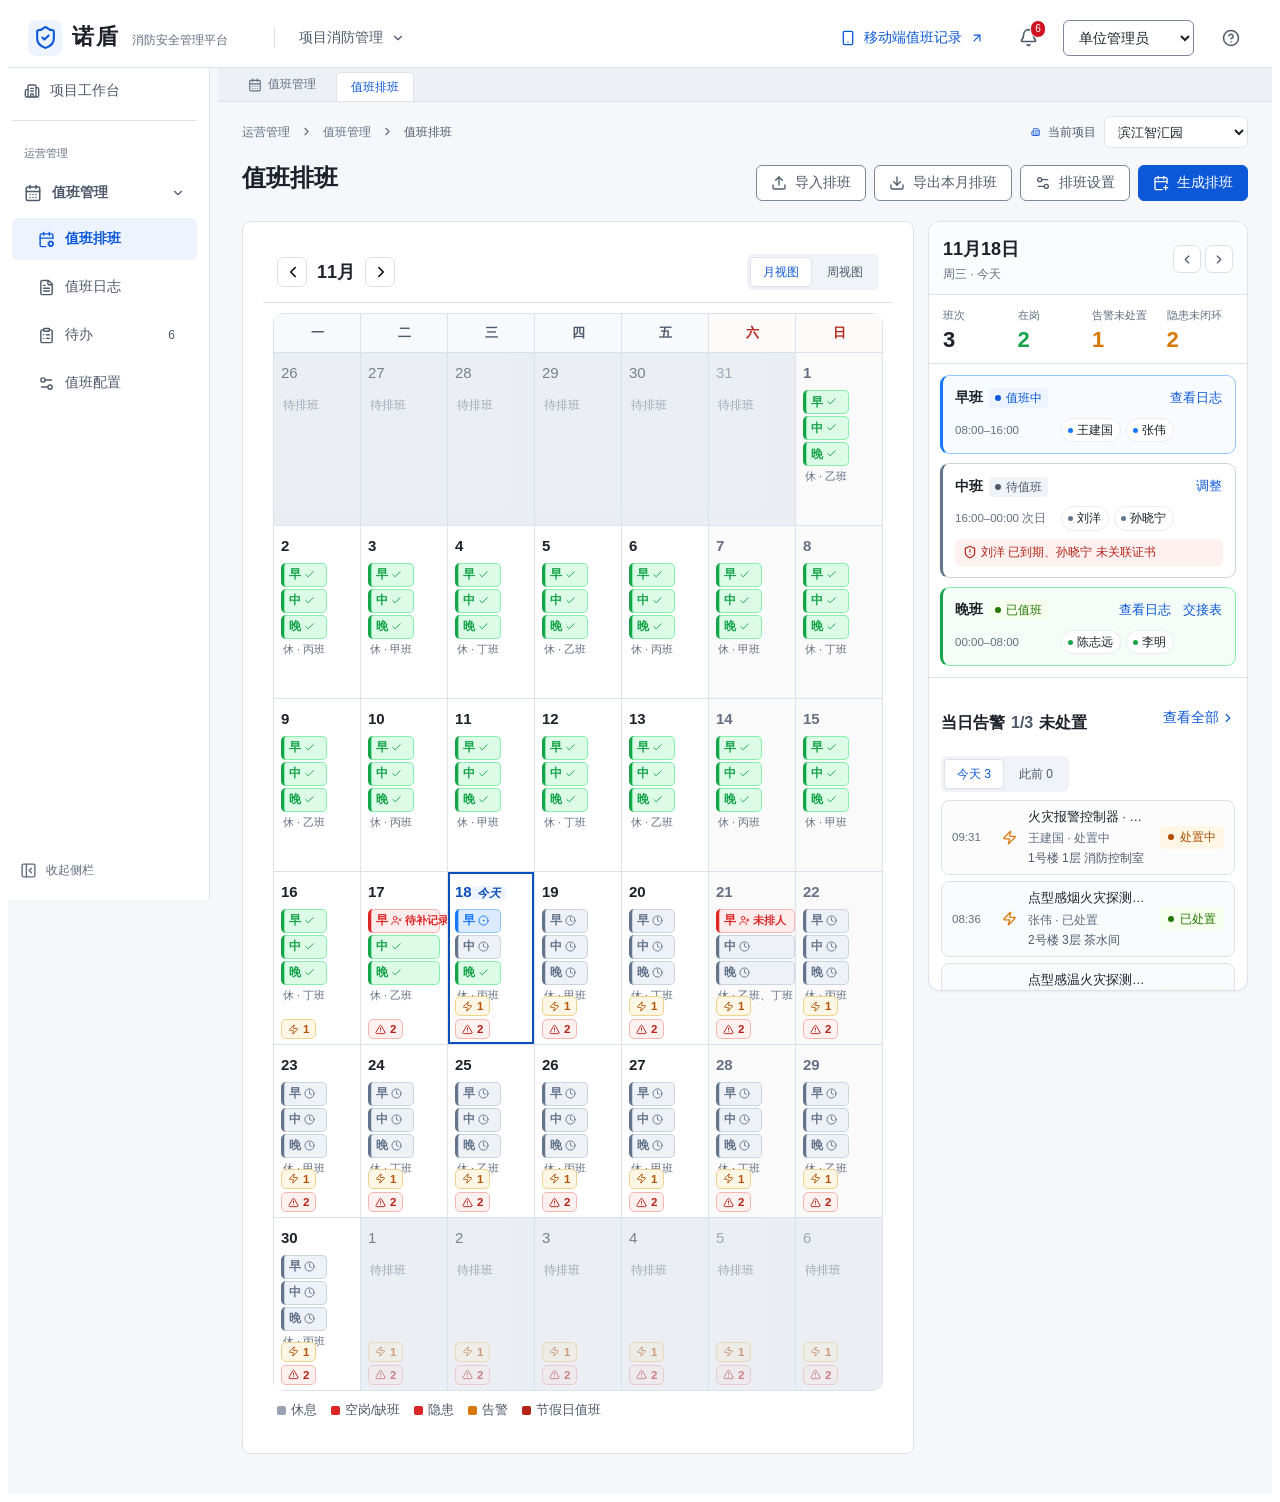
==== index.html @ a04e7f44 "publish(root): 值班管理 · 日历与排班 2026-11-21" ====
<!DOCTYPE html>
<html lang="zh-CN">
<head>
<meta charset="utf-8" />
<meta name="viewport" content="width=device-width, initial-scale=1, viewport-fit=cover" />
<meta name="proto-build" content="mwr0sib7" />
<title>诺盾 · 值班管理</title>
<link rel="stylesheet" href="./assets/app.css?v=mwr0sib7" />
</head>
<body>
<div id="root"></div>
<script type="module" src="./assets/app.js?v=mwr0sib7"></script>
</body>
</html>
---- assets/app.css ----
.nd-dialog-wide:has(.ss-page){width:1080px;height:max-content;max-height:calc(100dvh - 48px)}.ss-page{display:flex;flex-direction:column;gap:14px}.ss-metrics{display:grid;grid-template-columns:repeat(2,minmax(0,1fr));gap:10px}.ss-metric{display:flex;align-items:center;gap:10px;padding:12px 14px;border:1px solid #e3e9f2;border-radius:8px;background:#fafcff;color:#4e5969}.ss-metric svg{color:#1b76ff;flex:none}.ss-metric>span{display:flex;flex-direction:column;gap:2px;font-size:12px;line-height:16px;min-width:0}.ss-metric strong{font-size:20px;line-height:26px;color:#1d2129;font-variant-numeric:tabular-nums}.ss-metric small{font-size:12px;font-weight:400;color:#626f81}.ss-metric.is-warn{border-color:#f3d8b0;background:#fffaf2}.ss-metric.is-warn svg{color:#ad4e00}.ss-block{border:1px solid #e3e9f2;border-radius:10px;background:#fff;padding:14px 16px 16px;display:flex;flex-direction:column;gap:12px}.ss-block-head{display:flex;align-items:center;gap:10px;flex-wrap:wrap}.ss-block-head h3{display:inline-flex;align-items:center;gap:6px;font-size:15px;font-weight:600;margin:0}.ss-block-head h3 svg{color:#1b76ff}.ss-block-head h4{font-size:13px;font-weight:600;margin:0}.ss-block-head>.nd-muted{font-size:12px}.ss-block-head>:last-child:not(:first-child){margin-left:auto}.ss-subhead{padding-top:4px;border-top:1px dashed #e6ebf2;padding-bottom:2px}.ss-subhead h4{color:#1d2129}.ss-order{display:inline-flex;align-items:center;gap:6px}.ss-order>strong{width:20px;height:20px;border-radius:50%;background:#edf4ff;color:#1b76ff;font-size:12px;display:grid;place-items:center}.ss-order-btns{display:inline-flex;flex-direction:column}.ss-order-btns button{border:0;background:transparent;color:#9aa4b2;height:14px;padding:0 2px;cursor:pointer}.ss-order-btns button:hover:not(:disabled){color:#1b76ff}.ss-order-btns button:disabled{opacity:.35;cursor:not-allowed}.ss-input{height:30px;border:1px solid #7c899b;border-radius:6px;padding:0 6px;font-size:13px;width:100%;min-width:92px}.ss-input-num{width:66px;min-width:66px}.ss-ring-editor{display:flex;align-items:flex-end;gap:8px;flex-wrap:wrap;padding:10px 12px;border:1px dashed #cdd8e6;border-radius:8px;background:#fafcff}.ss-ring-step{position:relative;display:flex;flex-direction:column;gap:4px;padding:8px 10px 6px;border:1px solid #e3e9f2;border-radius:8px;background:#fff;min-width:132px}.ss-step-index{position:absolute;top:-8px;left:8px;height:16px;padding:0 6px;border-radius:8px;background:#1b76ff;color:#fff;font-size:11px;line-height:16px}.ss-ring-step>.nd-field{margin:0}.ss-ring-step>.nd-field>label{font-size:11px;color:#626f81}.ss-step-remove{position:absolute;top:4px;right:4px;border:0;background:transparent;color:#9aa4b2;cursor:pointer;padding:2px}.ss-step-remove:hover:not(:disabled){color:#cf1322}.ss-step-remove:disabled{opacity:.3;cursor:not-allowed}.ss-ring-loop{display:inline-flex;align-items:center;gap:4px;align-self:center;font-size:12px;color:#1b76ff;background:#edf4ff;border-radius:12px;padding:4px 10px}.ss-ring-wrap{display:grid;grid-template-columns:384px minmax(0,1fr);gap:18px;align-items:start}.ss-ring-svg{width:100%;max-width:384px;height:auto}.ss-ring-track{fill:none;stroke:#dbe4f1;stroke-width:1.5;stroke-dasharray:5 4}.ss-ring-arc{stroke:#9fb3cd;fill:none}.ss-ring-arrow{fill:#5f7691}.ss-ring-node{stroke-width:1.5}.ss-ring-label{font-size:11px;fill:#1d2129;font-weight:500}.ss-ring-pill{fill:#fff;stroke:#c9d5e6}.ss-ring-pill-text{font-size:11px;fill:#1d2129}.ss-ring-center-main{font-size:15px;font-weight:600;fill:#1d2129}.ss-ring-center-sub{font-size:11px;fill:#626f81}.ss-fill-0,.ss-slot-0{background:#e8f1ff;border-color:#a9c8f5;color:#1a4b8f}.ss-fill-1,.ss-slot-1{background:#fff3e0;border-color:#f0c58a;color:#8a4b12}.ss-fill-2,.ss-slot-2{background:#e9f7ef;border-color:#9fd8b4;color:#1d6b3c}.ss-fill-rest,.ss-slot-rest{background:#f2f4f7;border-color:#d9dee6;color:#7a8698}.ss-node-0{fill:#e8f1ff;stroke:#7fabef}.ss-node-1{fill:#fff3e0;stroke:#e0a862}.ss-node-2{fill:#e9f7ef;stroke:#6dc48c}.ss-node-rest{fill:#f2f4f7;stroke:#c6ced9}.ss-start-list{display:flex;flex-direction:column;gap:8px}.ss-start-row{display:grid;grid-template-columns:22px 88px minmax(0,1fr) auto;align-items:center;gap:8px;padding:8px 10px;border:1px solid #e9eef5;border-radius:8px;background:#fbfcfe}.ss-start-index{width:20px;height:20px;border-radius:50%;background:#edf4ff;color:#1b76ff;font-size:12px;display:grid;place-items:center}.ss-start-row select{height:30px;border:1px solid #7c899b;border-radius:6px;font-size:12px;padding:0 6px}.ss-start-name{display:flex;flex-direction:column;font-size:13px;font-weight:500;line-height:16px}.ss-start-name small{font-size:11px;color:#626f81;font-weight:400}.ss-chip{display:inline-flex;align-items:center;padding:3px 9px;border:1px solid;border-radius:12px;font-size:12px;white-space:nowrap}.ss-fixed{display:flex;flex-direction:column;gap:10px}.ss-fixed .nd-field{max-width:260px}.ss-table-wrap{overflow-x:auto}.ss-table{width:100%;border-collapse:collapse;font-size:12px}.ss-table caption{text-align:left}.ss-table th,.ss-table td{border:1px solid #e6ebf2;padding:5px 6px;text-align:center;white-space:nowrap}.ss-table thead th{background:#f3f6fb;color:#4e5969;font-weight:500}.ss-table thead th span{display:block;font-size:12px;color:#1d2129}.ss-table thead th small{font-size:10px;color:#9aa4b2}.ss-table tbody th{background:#f8fafd;text-align:left;font-weight:600}.ss-table tbody th small{display:block;font-weight:400;font-size:10px;color:#9aa4b2}.ss-cell{display:inline-flex;align-items:center;justify-content:center;min-width:54px;padding:2px 8px;border:1px solid;border-radius:4px}.ss-cover-row td{background:#fafcff}.ss-cover-row th{color:#4e5969}.ss-ok{display:inline-flex;align-items:center;gap:3px;color:#237804;font-size:11px}.ss-miss{color:#cf1322;font-size:11px}.ss-checks{list-style:none;margin:0;padding:0;display:flex;flex-direction:column;gap:7px}.ss-checks li{display:flex;align-items:flex-start;gap:7px;font-size:12px;line-height:18px;color:#4e5969}.ss-checks li svg{flex:none;margin-top:2px}.ss-checks li.is-ok svg{color:#237804}.ss-checks li.is-warn svg{color:#ad4e00}.ss-checks li.is-bad svg{color:#cf1322}.ss-checks li.is-bad{color:#cf1322}.ss-baseline{margin:0;line-height:18px}@media (max-width: 900px){.ss-ring-wrap{grid-template-columns:1fr}.ss-metrics{grid-template-columns:repeat(2,minmax(0,1fr))}.ss-ring-svg{max-width:320px;margin:0 auto}}.dc-page{display:flex;flex-direction:column;gap:16px}.dc-metrics{display:grid;grid-template-columns:repeat(4,minmax(0,1fr));gap:12px}.dc-metrics.is-staff{grid-template-columns:repeat(2,minmax(0,1fr))}.nd-summary-strip.is-compact strong{font-size:15px;line-height:22px;display:block;margin-top:2px;white-space:nowrap;overflow:hidden;text-overflow:ellipsis}.nd-summary-strip.is-compact>div,.nd-summary-strip.is-compact>button{padding-top:4px;padding-bottom:4px}.nd-crew-table th,.nd-crew-table td{white-space:nowrap}.nd-crew-table th:nth-child(1){width:82px}.nd-crew-table th:nth-child(3){width:64px}.nd-crew-table th:nth-child(4){width:196px}.nd-crew-table th:nth-child(5){width:150px}.nd-crew-table th:nth-child(6){width:132px}.dc-metric{display:flex;align-items:flex-start;gap:10px;padding:14px 16px;text-align:left;background:var(--nd-surface);border:1px solid var(--nd-border);border-radius:10px;cursor:pointer}.dc-metric:hover{border-color:var(--nd-action)}.dc-metric>svg{color:var(--nd-action);margin-top:2px}.dc-metric span{display:flex;flex-direction:column;gap:2px;color:var(--nd-secondary);font-size:14px}.dc-metric strong{color:var(--nd-ink);font-size:22px;line-height:1.2}.dc-metric small{font-size:12px;color:var(--nd-muted);font-weight:400}.dc-metric em{font-style:normal;font-size:12px;color:var(--nd-muted)}.dc-metric.is-warn>svg,.dc-metric.is-warn strong{color:var(--nd-warning)}.dc-today-strip{display:flex;align-items:center;gap:14px;padding:10px 16px;background:var(--nd-subtle);border:1px solid var(--nd-border);border-radius:10px;flex-wrap:wrap}.dc-today-head{display:flex;align-items:center;gap:8px;font-weight:600;color:var(--nd-ink);white-space:nowrap}.dc-live-dot{width:8px;height:8px;border-radius:50%;background:var(--nd-action);box-shadow:0 0 0 4px color-mix(in srgb,var(--nd-action) 16%,transparent)}.dc-today-shifts{display:flex;gap:8px;flex-wrap:wrap;flex:1}.dc-today-shift{display:flex;align-items:center;gap:8px;padding:8px 12px;border-radius:999px;background:var(--nd-surface);border:1px solid var(--nd-border);cursor:pointer;font-size:13px}.dc-today-shift strong{font-size:14px}.dc-today-shift span{color:var(--nd-muted)}.dc-state{font-style:normal;padding:2px 9px;border-radius:999px;font-size:12px}.dc-state.is-active{color:#0b4bb3;background:#e8f0ff}.dc-state.is-done{color:#1a7f45;background:#e8f6ee}.dc-state.is-archived{color:#146b3a;background:#d9f2e3}.dc-state.is-unsigned{color:#9a5b00;background:#fff3d6}.dc-state.is-handover{color:#b42318;background:#fde8e6}.dc-state.is-missing{color:#6b7280;background:#f1f3f5}.dc-state.is-waiting{color:#6b7280;background:#f8f9fa}.dc-today-more{display:inline-flex;align-items:center;gap:4px;background:none;border:0;color:var(--nd-action);cursor:pointer;font-size:13px}.dc-calendar-panel{padding:0;overflow:hidden}.dc-toolbar{display:flex;align-items:center;justify-content:space-between;padding:14px 16px;border-bottom:1px solid var(--nd-border)}.dc-toolbar-left{display:flex;align-items:center;gap:8px}.dc-toolbar h2{margin:0;font-size:22px;font-weight:650;letter-spacing:.5px}.dc-arrow{display:grid;place-items:center;width:30px;height:30px;border-radius:6px;border:1px solid var(--nd-border);background:var(--nd-surface);cursor:pointer}.dc-arrow:hover{border-color:var(--nd-action);color:var(--nd-action)}.dc-grid{display:grid;grid-template-columns:repeat(7,minmax(0,1fr))}.dc-weekday{padding:10px;font-size:13px;color:var(--nd-secondary);text-align:left;border-bottom:1px solid var(--nd-border);background:var(--nd-subtle)}.dc-weekday.is-weekend{color:var(--nd-secondary)}.dc-day{min-height:88px;padding:8px 10px;border:0;border-right:1px solid var(--nd-border);border-bottom:1px solid var(--nd-border);background:var(--nd-surface);text-align:left;cursor:pointer;display:flex;flex-direction:column;gap:8px}.dc-day:hover{background:var(--nd-row-hover)}.dc-day.is-outside{color:var(--nd-disabled);background:var(--nd-subtle)}.dc-day.is-today{box-shadow:inset 0 0 0 2px var(--nd-action);background:color-mix(in srgb,var(--nd-action) 4%,var(--nd-surface))}.dc-grid.is-week .dc-day{min-height:196px;padding:12px}.dc-day-head{display:flex;align-items:center;justify-content:space-between}.dc-day-number{font-weight:600;font-size:15px;color:var(--nd-secondary)}.dc-day.is-today .dc-day-number{color:var(--nd-action);background:var(--nd-action);color:#fff;border-radius:999px;padding:2px 10px;font-size:13px}.dc-cert-flag{color:var(--nd-danger);display:inline-flex}.dc-chips{display:flex;gap:6px;flex-wrap:wrap}.dc-chip{display:inline-flex;align-items:center;gap:5px;padding:4px 9px;border-radius:6px;min-height:26px;font-size:12.5px;line-height:1.4;border:1px solid transparent;border-left-width:3px;font-weight:500}.dc-chip i{font-style:normal}.dc-chip.is-active{color:#0b4bb3;background:#e8f0ff;border-color:#bfd3ff}.dc-chip.is-done{color:#1a7f45;background:#e8f6ee;border-color:#bfe5cd}.dc-chip.is-archived{color:#146b3a;background:#d9f2e3;border-color:#a9dcbc}.dc-chip.is-unsigned{color:#9a5b00;background:#fff3d6;border-color:#f0d28a}.dc-chip.is-handover{color:#b42318;background:#fde8e6;border-color:#f3b6b0}.dc-chip.is-missing{color:#6b7280;background:#f1f3f5;border-color:#e3e6e9}.dc-chip.is-waiting{color:#6b7280;background:#f8f9fa;border-style:dashed;border-color:#d9dde3}.dc-chip.is-own{box-shadow:0 0 0 2px color-mix(in srgb,var(--nd-action) 35%,transparent)}.dc-handover-flag{width:5px;height:5px;border-radius:50%;background:#b42318;display:inline-block}.dc-day-alerts{display:flex;gap:6px;flex-wrap:wrap;margin-top:auto}.dc-alert{display:inline-flex;align-items:center;gap:4px;padding:2px 8px;border-radius:6px;font-size:12px;font-weight:600;line-height:1.5;border:1px solid transparent}.dc-alert.is-hazard{color:#cf1322;background:#fff1f0;border-color:#f3b6b0}.dc-alert.is-alarm{color:#ad4e00;background:#fff7e6;border-color:#f0d28a}.dc-legend .dc-alert{padding:1px 8px;font-weight:500}.dc-others,.dc-empty{font-size:12px;color:var(--nd-muted)}.dc-week-names{display:flex;flex-direction:column;gap:5px;font-size:13px;color:var(--nd-secondary)}.dc-week-names span{display:flex;flex-direction:column}.dc-week-names strong{font-size:13px;color:var(--nd-ink)}.dc-legend{display:flex;align-items:center;gap:14px;flex-wrap:wrap;padding:10px 16px;font-size:13px;color:var(--nd-secondary);border-top:1px solid var(--nd-border)}.dc-legend-top{border-top:0;border-bottom:1px solid var(--nd-border);background:var(--nd-subtle);padding:8px 16px}.dc-legend>span{display:inline-flex;align-items:center;gap:5px}.dc-legend-dot{width:10px;height:10px;border-radius:3px;border:1px solid transparent}.dc-legend-dot.is-active{background:#e8f0ff;border-color:#bfd3ff}.dc-legend-dot.is-done{background:#e8f6ee;border-color:#bfe5cd}.dc-legend-dot.is-archived{background:#d9f2e3;border-color:#a9dcbc}.dc-legend-dot.is-unsigned{background:#fff3d6;border-color:#f0d28a}.dc-legend-dot.is-handover{background:#fde8e6;border-color:#f3b6b0}.dc-legend-dot.is-missing{background:#f1f3f5;border-color:#e3e6e9}.dc-legend-dot.is-waiting{background:#f8f9fa;border-color:#d9dde3}.dc-legend-note{margin-left:auto;color:var(--nd-muted)}.dc-ov-counts{display:grid;grid-template-columns:repeat(4,minmax(0,1fr));gap:10px;margin-bottom:16px}.dc-ov-counts>div{padding:12px;border:1px solid var(--nd-border);border-radius:8px;background:var(--nd-subtle);display:flex;flex-direction:column;gap:2px}.dc-ov-counts span{font-size:12px;color:var(--nd-secondary)}.dc-ov-counts strong{font-size:22px;color:var(--nd-ink)}.dc-ov-counts small{font-size:11px;color:var(--nd-muted)}.dc-ov-title{display:flex;align-items:center;gap:6px;margin:16px 0 8px;font-size:14px;color:var(--nd-ink)}.dc-ov-shifts{display:grid;grid-template-columns:repeat(auto-fit,minmax(240px,1fr));gap:10px}.dc-ov-shift{border:1px solid var(--nd-border);border-radius:8px;padding:10px 12px;background:var(--nd-surface)}.dc-ov-shift-head{display:flex;align-items:center;gap:8px}.dc-ov-shift-head strong{font-size:15px}.dc-ov-shift-head span{color:var(--nd-muted);font-size:12px}.dc-ov-shift p{margin:6px 0;font-size:12px;color:var(--nd-secondary)}.dc-ov-actions{display:flex;gap:6px;flex-wrap:wrap;align-items:center}.dc-ov-hint{font-size:11px;color:var(--nd-muted)}.dc-ov-columns{display:grid;grid-template-columns:1fr 1fr;gap:20px}.dc-ov-list{list-style:none;margin:0;padding:0;display:flex;flex-direction:column;gap:6px}.dc-ov-list li{display:flex;align-items:flex-start;justify-content:space-between;gap:10px;padding:8px 10px;border:1px solid var(--nd-border);border-radius:6px}.dc-ov-list strong{display:block;font-size:13px;font-weight:550}.dc-ov-list small{color:var(--nd-muted);font-size:11px}.dc-ov-note{display:flex;align-items:center;gap:4px;margin-top:18px;font-size:11px}@media (max-width: 900px){.dc-metrics,.dc-ov-counts{grid-template-columns:repeat(2,minmax(0,1fr))}.dc-ov-columns{grid-template-columns:1fr}}@media (max-width: 600px){.dc-day{min-height:72px;padding:6px}.dc-chips .dc-chip{padding:2px 6px;font-size:11.5px;min-height:24px}.dc-legend{gap:8px}.dc-toolbar h2{font-size:18px}}.dr-page{--dr-active: #1677ff;--dr-active-bg: #dbeafe;--dr-active-border: #93c5fd;--dr-done: #16a34a;--dr-done-bg: #dcfce7;--dr-done-border: #86efac;--dr-waiting: #64748b;--dr-waiting-bg: #eef2f7;--dr-waiting-border: #cbd5e1;--dr-pending: #d97706;--dr-pending-bg: #fef3c7;--dr-pending-border: #fbbf24;--dr-danger: #dc2626;--dr-danger-bg: #ffecec;--dr-danger-border: #f9b4b4}.dr-day-metrics{display:grid;grid-template-columns:repeat(4,1fr);gap:8px;padding:12px 14px 10px;border-bottom:1px solid var(--nd-border, #e5e7eb)}.dr-dm{display:flex;flex-direction:column;gap:2px;min-width:0}.dr-dm span{font-size:11px;color:var(--nd-muted, #667085);white-space:nowrap}.dr-dm strong{font-size:22px;font-weight:700;color:var(--nd-ink, #101828);line-height:1.2}.dr-dm.is-ok strong{color:#16a34a}.dr-dm.is-warn strong{color:#d97706}.dr-overview-count{margin:8px 0;font-size:13px;line-height:22px;color:var(--nd-secondary)}.dr-shell{display:grid;grid-template-columns:minmax(0,1fr) 320px;gap:14px;align-items:start}.dr-calendar-panel{min-width:0;overflow:visible}.dr-toolbar{display:flex;align-items:center;justify-content:space-between;gap:12px;padding:12px 14px;border-bottom:1px solid var(--nd-border, #e5e7eb)}.dr-toolbar-left,.dr-toolbar-right{display:flex;align-items:center;gap:10px}.dr-toolbar h2{margin:0;font-size:18px}.dr-back-current{min-height:30px;padding:4px 10px;font-size:12px;gap:6px}.dr-grid{display:grid;grid-template-columns:repeat(7,minmax(0,1fr));gap:1px;margin:10px;padding:1px;background:var(--nd-border, #e5e7eb);border-radius:10px;overflow:hidden}.dr-weekday{padding:9px 6px;background:#f7f9fc;color:var(--nd-secondary, #475467);text-align:center;font-size:13px;font-weight:600}.dr-weekday.is-weekend{color:#b42318;background:snow}.dr-day{position:relative;display:flex;flex-direction:column;min-height:110px;padding:8px 7px 22px;border:0;background:#fff;color:var(--nd-ink, #101828);text-align:left;cursor:pointer;overflow:hidden}.dr-day:hover{background:#fbfcfe}.dr-day.is-outside{opacity:.5;background:#fafafa}.dr-day.is-today{background:#f5f9ff;box-shadow:none}.dr-day.is-today .dr-day-number{color:#0b4fbd}.dr-day.is-selected{background:#fff;box-shadow:inset 0 0 0 2px #0b4fbd;z-index:2}.dr-day.is-today.is-selected{background:#fff;box-shadow:inset 0 0 0 2px #0b4fbd}.dr-day.is-weekend{background:#fafafa}.dr-day.is-weekend .dr-day-number{color:#667085}.dr-day.is-holiday{background:#fff7f5}.dr-day.is-holiday .dr-day-number{color:#b42318}.dr-day.is-rest{background:#f5f6f7}.dr-day.is-rest .dr-day-number{color:var(--nd-muted, #98a2b3)}.dr-day.is-gap{background:var(--dr-danger-bg, #ffecec)}.dr-day.is-gap .dr-day-number{color:var(--dr-danger, #dc2626)}.dr-day.is-partial-gap{background:#fff7ed}.dr-day.is-partial-gap .dr-day-number{color:#b45309}.dr-day.is-adjusted-workday .dr-day-number{color:var(--nd-ink, #101828)}.dr-day-holiday{font-style:normal;font-size:10.5px;font-weight:600;color:#b42318;margin-left:4px}.dr-day-adj{font-size:10.5px;font-weight:600;color:#667085;border:1px solid #d0d5dd;border-radius:4px;padding:0 4px;line-height:1.5}.dr-shift-line.is-holiday{--st-border: #f3b6b0}.dr-shift-holiday{flex:none;font-style:normal;font-size:10px;font-weight:700;color:#b42318;border:1px solid #f3b6b0;border-radius:4px;padding:0 3px;line-height:1.4}.dr-dot.is-holiday{background:#b42318}.dr-day-head{display:flex;align-items:center;justify-content:space-between;min-height:18px;gap:4px}.dr-day-number{font-size:15px;font-weight:700}.dr-day.is-outside .dr-day-number{font-weight:500}.dr-today-tag{padding:1px 5px;border-radius:4px;background:#eef5ff;color:#0b4fbd;font-size:11.5px;font-weight:600;line-height:1.5}.dr-day-lines{display:flex;flex-direction:column;flex:1 1 auto;gap:2px;margin-top:5px;margin-bottom:18px;min-width:0;min-height:0}.dr-shift-line{display:flex;align-items:center;gap:3px;min-width:0;height:24px;padding:0 3px 0 5px;border-radius:5px;border-left:3px solid var(--st, #64748b);background:var(--st-bg, #f8fafc);box-shadow:inset 0 0 0 1px var(--st-border, #e2e8f0);color:var(--nd-ink, #101828);font-size:12px}.dr-shift-line>i{display:none}.dr-shift-line>b{flex:none;color:var(--st, #64748b);font-size:12px;font-weight:800}.dr-shift-line>.dr-state-text{flex:none;font-style:normal;font-size:11px;font-weight:600;line-height:1;color:var(--st, #64748b)}.dr-shift-line>.dr-line-people{display:none}.dr-unassigned{color:#b42318!important;font-weight:600}.dr-shift-line>svg{flex:none;color:var(--st, #16a34a)}.dr-empty,.dr-day-empty{color:var(--nd-muted, #98a2b3);font-size:11.5px;padding:6px 2px}.dr-day-empty.is-gap-text{color:var(--dr-danger, #dc2626);font-weight:600}.dr-rest-line{display:block;min-width:0;overflow:hidden;text-overflow:ellipsis;white-space:nowrap;color:var(--nd-muted, #98a2b3);font-size:11px;line-height:1.4;padding:1px 2px}.dr-shift-line.is-active,.dr-shift-row.is-active{--st: var(--dr-active);--st-bg: var(--dr-active-bg);--st-border: var(--dr-active-border)}.dr-shift-line.is-done,.dr-shift-row.is-done{--st: var(--dr-done);--st-bg: var(--dr-done-bg);--st-border: var(--dr-done-border)}.dr-shift-line.is-archived,.dr-shift-row.is-archived{--st: #15803d;--st-bg: #f0fdf4;--st-border: #bbf7d0}.dr-shift-line.is-waiting,.dr-shift-row.is-waiting{--st: var(--dr-waiting);--st-bg: var(--dr-waiting-bg);--st-border: var(--dr-waiting-border)}.dr-shift-line.is-pending,.dr-shift-row.is-pending{--st: var(--dr-pending);--st-bg: var(--dr-pending-bg);--st-border: var(--dr-pending-border)}.dr-shift-line.is-handover,.dr-shift-row.is-handover{--st: #ea580c;--st-bg: #ffedd5;--st-border: #fdba74}.dr-shift-line.is-missing,.dr-shift-row.is-missing,.dr-shift-line.is-danger,.dr-shift-row.is-danger{--st: var(--dr-danger);--st-bg: var(--dr-danger-bg);--st-border: var(--dr-danger-border)}.dr-day-alerts{position:absolute;left:7px;right:7px;bottom:5px;display:flex;flex-wrap:wrap;gap:3px 10px}.dr-alert{display:inline-flex;align-items:center;gap:4px;font-size:11.5px;font-weight:600;line-height:1.4;white-space:nowrap;cursor:pointer;padding:1px 6px;border-radius:5px;border:1px solid transparent}.dr-alert>svg{flex:none}.dr-alert.is-alarm{color:#b45309;background:#fff7e6;border-color:#f0d28a}.dr-alert.is-hazard,.dr-alert.is-gap{color:#b42318;background:#fff1f0;border-color:#f3b6b0}.dr-dot.is-hazard,.dr-dot.is-gap{background:#dc2626}.dr-dot.is-rest{background:#98a2b3}.dr-dot.is-alarm{background:#d97706}.dr-grid.is-week .dr-day{min-height:140px;padding:7px 5px 22px}.dr-legend{display:flex;flex-wrap:wrap;align-items:center;gap:6px 14px;padding:0 14px 12px;color:var(--nd-secondary, #475467);font-size:12.5px}.dr-legend>span{display:inline-flex;align-items:center;gap:5px}.dr-dot{width:9px;height:9px;border-radius:2px;display:inline-block}.dr-side{position:sticky;top:14px;display:flex;flex-direction:column;max-height:calc(100vh - 130px);background:#fff;border:1px solid var(--nd-border, #e5e7eb);border-radius:12px;overflow:hidden;box-shadow:0 1px 3px #1018280d}.dr-side-body{flex:1 1 auto;min-height:0;overflow-y:auto;overscroll-behavior:contain}.dr-side-head{display:flex;align-items:center;justify-content:space-between;gap:12px;padding:13px 14px 11px;border-bottom:1px solid var(--nd-border, #e5e7eb);background:#fbfcfe}.dr-side-head>div:first-child{display:flex;flex-direction:column;gap:2px}.dr-side-date{color:var(--nd-ink, #101828);font-size:18px;font-weight:700}.dr-side-head small{color:var(--nd-muted, #667085);font-size:12px}.dr-side-nav{display:flex;gap:4px}.dr-side-nav button{width:28px;height:28px;display:inline-flex;align-items:center;justify-content:center;border:1px solid var(--nd-border, #e5e7eb);border-radius:7px;background:#fff;color:var(--nd-secondary, #475467);cursor:pointer}.dr-side-nav button:hover{border-color:#1677ff;color:#0b4fbd}.dr-day-list{display:flex;flex-direction:column;gap:9px;padding:11px}.dr-shift-row{display:flex;flex-direction:column;gap:8px;padding:11px 12px;border:1px solid var(--st-border, #e2e8f0);border-left:3px solid var(--st, #64748b);border-radius:9px;background:#fff}.dr-shift-row.is-active{background:#f8fbff}.dr-shift-row.is-done{background:#f4fdf8}.dr-shift-row.is-pending{background:#fffdf7}.dr-shift-row.is-danger{background:snow}.dr-shift-top{display:flex;align-items:center;justify-content:space-between;gap:10px}.dr-shift-meta{display:flex;align-items:center;gap:10px}.dr-shift-time{flex:none;width:96px;font-size:11.5px;color:var(--nd-muted, #667085);line-height:1.45;word-break:keep-all}.dr-shift-title-row{display:flex;align-items:center;gap:6px;min-width:0}.dr-shift-title-row strong{color:var(--nd-ink, #101828);font-size:14px;white-space:nowrap;flex:none}.dr-shift-title-row .nd-badge{min-height:20px;padding:1px 6px;gap:5px;font-size:11.5px}.dr-people{flex:1;min-width:0;display:flex;flex-wrap:wrap;gap:5px}.dr-person{display:inline-flex;align-items:center;gap:4px;padding:2px 7px 2px 6px;border:1px solid #eaecf0;border-radius:999px;background:#fff;color:var(--nd-ink, #101828);font-size:12px}.dr-person:before{content:"";width:5px;height:5px;border-radius:50%;background:var(--st, #98a2b3)}.dr-muted{color:var(--nd-muted, #98a2b3);font-size:12px}.dr-cert-warn{display:flex;align-items:flex-start;gap:4px;padding:5px 8px;border-radius:5px;background:#fff1f0;color:#b42318;font-size:12px;line-height:1.4}.dr-cert-warn svg{flex:none;margin-top:1px}.dr-shift-actions{display:flex;flex-wrap:wrap;justify-content:flex-end;align-items:center;gap:2px 10px}.dr-shift-actions .nd-btn{min-height:auto;padding:1px 0;font-size:12.5px;gap:4px;line-height:1.5;border-radius:0}.dr-side-empty{display:flex;flex-direction:column;align-items:center;gap:5px;padding:42px 16px;color:var(--nd-muted, #667085);text-align:center}.dr-side-empty svg{color:#b2c7e6}.dr-side-empty strong{color:var(--nd-secondary, #475467);font-size:13px}.dr-side-empty small{font-size:11px}.dr-chain{padding:4px 0 2px}.dr-ledger{border-top:1px solid var(--nd-border, #e5e7eb);padding:10px 12px 12px;display:grid;gap:14px}.dr-ledger-section{display:grid;gap:8px}.dr-ledger-head{display:flex;align-items:center;justify-content:space-between;gap:8px}.dr-ledger-title{display:flex;align-items:baseline;gap:6px;font-size:13px;font-weight:600;color:var(--nd-ink, #101828)}.dr-ledger-title strong{color:var(--nd-secondary, #475467);font-weight:600}.dr-ledger-more{display:inline-flex;align-items:center;gap:2px;border:0;background:none;padding:0;font-size:12px;color:var(--nd-action, #0d58d9);cursor:pointer}.dr-ledger-groups{display:grid;gap:8px}.dr-ledger-bar{display:flex;justify-content:flex-start}.dr-ledger-list{list-style:none;margin:0;padding:0;display:grid;gap:6px}.dr-ledger-list li{display:grid;grid-template-columns:42px 18px 1fr auto;align-items:center;gap:8px;padding:7px 10px;border:1px solid var(--nd-border, #e5e7eb);border-radius:8px;background:#fcfcfd;cursor:pointer}.dr-ledger-list li:hover{border-color:var(--nd-action, #0d58d9);background:var(--nd-selected, #f2f6ff)}.dr-ledger-list li.is-closed{background:#f8fafc}.dr-ledger-list li.is-closed:hover{background:#f1f5f9}.dr-ledger-time{font-size:11.5px;color:var(--nd-muted, #98a2b3);white-space:nowrap}.dr-ledger-icon{flex:none}.dr-ledger-icon.is-alarm{color:#d97706}.dr-ledger-icon.is-hazard{color:#dc2626}.dr-ledger-main{min-width:0;display:grid;gap:2px}.dr-ledger-main strong{font-size:12.5px;font-weight:500;overflow:hidden;text-overflow:ellipsis;white-space:nowrap}.dr-ledger-main small{font-size:11.5px;color:var(--nd-muted, #98a2b3);overflow:hidden;text-overflow:ellipsis;white-space:nowrap}.dr-ledger-main .dr-ledger-location{color:var(--nd-secondary, #475467)}.dr-ledger-note{margin:0;font-size:11.5px;color:var(--nd-muted, #98a2b3)}.dr-ledger-empty{margin:0;font-size:12px}.dr-matter-title{margin:16px 0 6px;font-size:13px;color:var(--nd-ink, #101828)}.dr-matter-detail{margin:0;font-size:13px;line-height:21px;color:var(--nd-secondary, #475467)}.dr-matter-timeline{list-style:none;margin:0;padding:0;display:grid;gap:10px}.dr-matter-timeline li{display:flex;gap:10px}.dr-matter-step-time{flex:none;width:92px;font-size:11.5px;color:var(--nd-muted, #98a2b3);line-height:21px}.dr-matter-step{min-width:0}.dr-matter-step strong{font-size:12.5px;color:var(--nd-ink, #101828)}.dr-matter-step p{margin:2px 0 0;font-size:12px;line-height:19px;color:var(--nd-secondary, #475467)}@media (max-width: 1120px){.dr-shell{grid-template-columns:1fr}.dr-side{position:static;max-height:none;overflow:visible}.dr-side-body{max-height:none;overflow:visible}.dr-day-list{max-height:420px}}.ls-root,.ls-form{min-width:0;font-size:14px;line-height:22px;color:var(--nd-text-primary, #1d2129)}.ls-entry{display:flex;justify-content:flex-end;margin:16px 0}.ls-history{margin:16px 0;padding:20px;background:var(--nd-surface, #fff);border:1px solid var(--nd-border, #dce2ea);border-radius:8px}.ls-history h2{margin:0 0 12px;font-size:16px;line-height:24px}.ls-history h3{font-size:14px;margin:12px 0 4px}.ls-history p,.ls-form>p{margin:8px 0;white-space:pre-wrap;overflow-wrap:anywhere}.ls-record{padding:16px 0;border-top:1px solid var(--nd-border, #dce2ea);break-inside:avoid}.ls-record header{display:flex;justify-content:space-between;align-items:center;gap:12px}.ls-record ul{padding-left:20px;margin:4px 0}.ls-record li{white-space:pre-wrap;overflow-wrap:anywhere}.ls-history-body.is-collapsed{display:none}.ls-form{display:grid;gap:20px}.ls-form>p{margin:0}.ls-form details{border-top:1px solid var(--nd-border, #dce2ea)}.ls-form summary{cursor:pointer;min-height:44px;padding:12px 0;font-weight:600}.ls-fields{display:grid;gap:20px}.ls-fields fieldset{min-width:0;border:1px solid var(--nd-border, #dce2ea);padding:16px;border-radius:6px;display:grid;gap:16px}.ls-fields legend{max-width:100%;white-space:normal;overflow-wrap:anywhere}.ls-mobile .nd-btn,.ls-mobile input,.ls-mobile select{min-height:44px;font-size:14px}.ls-mobile .ls-history{padding:16px}.ls-mobile .ls-record header{flex-wrap:wrap}.ls-form textarea{font-size:14px}.ls-form .nd-field{min-width:0}.ls-form input,.ls-form select,.ls-form textarea{width:100%;max-width:100%;box-sizing:border-box}@media (max-width: 600px){.ls-root .nd-btn,.ls-form .nd-btn,.ls-form input,.ls-form select{min-height:44px;font-size:14px}.ls-record header{flex-wrap:wrap}}@media print{.ls-root .nd-btn,.ls-root dialog,.ls-entry{display:none!important}.ls-history{border:0;padding:0;margin:12px 0;color:#000}.ls-history-body.is-collapsed{display:block!important}}.nd-handover-counts{display:flex;flex-wrap:wrap;gap:16px 32px;margin:0 0 16px;padding:0 0 16px;border-bottom:1px solid var(--nd-border)}.nd-handover-counts>div{display:flex;align-items:baseline;gap:12px}.nd-handover-counts dt{color:var(--nd-secondary);font-size:14px}.nd-handover-counts dd{margin:0;color:var(--nd-ink);font-size:16px;font-weight:600}.nd-handover-signing{margin-top:20px;border-top:1px solid var(--nd-border)}.nd-handover-signing>summary{min-height:44px;padding:12px 0;cursor:pointer;font-size:14px;font-weight:600}.nd-handover-signing>summary:focus-visible{outline:2px solid var(--nd-action);outline-offset:2px}@media (max-width: 700px){.nd-handover-counts{gap:12px 20px}}.nd-todo-list{display:flex;flex-direction:column}.nd-todo-row{display:flex;align-items:flex-start;gap:12px;padding:14px 16px;border-bottom:1px solid var(--nd-border)}.nd-todo-row:last-child{border-bottom:0}.nd-todo-icon{display:grid;place-items:center;width:34px;height:34px;border-radius:8px;background:var(--nd-subtle);color:var(--nd-secondary);flex:0 0 auto}.nd-todo-icon.is-transfer{color:#0b4bb3;background:#e8f0ff}.nd-todo-icon.is-sign{color:#9a5b00;background:#fff3d6}.nd-todo-icon.is-handover,.nd-todo-icon.is-cert{color:#b42318;background:#fde8e6}.nd-todo-main{flex:1;min-width:0;display:flex;flex-direction:column;gap:3px}.nd-todo-main strong{font-size:14px;color:var(--nd-ink)}.nd-todo-main p{margin:0;font-size:12px;color:var(--nd-secondary)}.nd-todo-main small{font-size:12px;line-height:18px;color:var(--nd-muted)}.nd-todo-filters{gap:8px;flex-wrap:wrap}.nd-todo-empty{padding:16px;color:var(--nd-muted)}.nd-todo-empty p{margin:0 0 12px}.nd-todos .nd-dialog :where(select,textarea){width:100%}.nd-todos .nd-dialog textarea{min-height:96px}@media (max-width: 600px){.nd-todo-row{flex-wrap:wrap}.nd-todo-main{flex-basis:calc(100% - 48px)}.nd-todos .nd-btn,.nd-todos .nd-icon-btn,.nd-todos select{min-height:44px}.nd-todos .nd-icon-btn{min-width:44px}}.nd-mobile-content .nd-segmented{flex-shrink:0}.nd-mobile-content .nd-segmented label{padding:2px 0}.nd-mobile-content .nd-segmented span{display:flex;align-items:center;min-height:34px;padding:0 12px;font-size:14px}.nd-mcal{min-width:0;background:var(--nd-surface);border:1px solid var(--nd-border);border-radius:8px;padding:12px 4px;margin-bottom:12px}.nd-mcal-bar{display:flex;align-items:center;justify-content:space-between;gap:8px;margin-bottom:8px}.nd-mcal-title{font-size:15px;font-weight:600;line-height:22px}.nd-mcal-nav{width:44px;height:44px;display:inline-flex;align-items:center;justify-content:center;border:0;border-radius:6px;background:transparent;color:var(--nd-secondary)}.nd-mcal-nav:hover:not(:disabled){background:var(--nd-selected);color:var(--nd-action)}.nd-mcal-nav:disabled{color:var(--nd-disabled)}.nd-mcal-week{display:grid;grid-template-columns:repeat(7,1fr);margin-bottom:4px}.nd-mcal-week>span{text-align:center;font-size:14px;line-height:22px;color:var(--nd-secondary)}.nd-mcal-grid{display:grid;grid-template-columns:repeat(7,minmax(0,1fr))}.nd-mcal-cell{position:relative;min-width:0;min-height:58px;border:0;border-radius:6px;background:transparent;display:flex;flex-direction:column;align-items:center;justify-content:flex-start;gap:3px;padding:4px 1px;font-size:15px;color:var(--nd-ink)}.nd-mcal-cell:focus-visible,.nd-mcal-nav:focus-visible{outline:2px solid var(--nd-brand);outline-offset:-2px}.nd-mcal-cell:disabled{color:var(--nd-disabled)}.nd-mcal-cell.is-outside{visibility:hidden}.nd-mcal-cell.is-today .nd-mcal-num{color:var(--nd-action);font-weight:600}.nd-mcal-cell.is-selected{background:var(--nd-selected)}.nd-mcal-cell.is-selected .nd-mcal-num{color:var(--nd-action);font-weight:600}.nd-mcal-num{position:relative;max-width:100%;line-height:20px;font-size:15px;overflow-wrap:anywhere}.nd-mcal-alert-dot{display:inline-block;width:6px;height:6px;border-radius:50%;background:var(--nd-danger);flex-shrink:0}.nd-mcal-cell .nd-mcal-alert-dot{position:absolute;top:4px;right:4px}.nd-mcal-cell.is-rest{background:var(--nd-fill, #f5f5f5)}.nd-mcal-rest{font-size:12px;line-height:1;color:var(--nd-secondary)}.nd-mcal-shifts{display:flex;flex-direction:column;gap:3px;width:100%;min-width:0;align-items:center}.nd-mcal-shift{position:relative;display:inline-flex;align-items:center;justify-content:center;width:24px;height:22px;border-radius:5px}.nd-mcal-shift svg{flex-shrink:0}.nd-mcal-state-badge{position:absolute;right:-2px;bottom:-2px;display:inline-flex;align-items:center;justify-content:center;width:10px;height:10px;border-radius:50%;background:var(--nd-surface);border:1px solid var(--nd-border)}.nd-mcal-state-badge svg{flex-shrink:0}.nd-mcal-shift.is-waiting{background:var(--nd-selected);color:var(--nd-action)}.nd-mcal-shift.is-active{background:var(--nd-action);color:#fff}.nd-mcal-shift.is-done,.nd-mcal-shift.is-archived{background:var(--nd-success-bg);color:var(--nd-success)}.nd-mcal-shift.is-pending,.nd-mcal-shift.is-handover{background:var(--nd-warning-bg);color:var(--nd-warning)}.nd-mcal-shift.is-missing{background:var(--nd-danger-bg);color:var(--nd-danger)}.nd-mcal-foot{display:flex;align-items:center;gap:10px;margin-top:10px;padding-top:10px;border-top:1px solid var(--nd-border);font-size:14px;color:var(--nd-secondary)}.nd-mcal-foot>span{display:inline-flex;align-items:center;gap:6px}.nd-shift-alerts{display:flex;gap:8px;flex-wrap:wrap;margin:2px 0 4px}.nd-shift-overview{margin:8px 0;font-size:14px;line-height:22px}.nd-shift-overview summary{display:flex;align-items:center;min-height:44px;cursor:pointer;color:var(--nd-action)}.nd-shift-overview p{display:flex;flex-direction:column;gap:4px;border-top:1px solid var(--nd-border);padding-top:8px}.nd-shift-overview p span{color:var(--nd-secondary);font-size:12px}.nd-mcal-foot{flex-wrap:wrap}.nd-mobile-content .nd-actions>button{min-height:44px}.nd-shift-alerts span{display:inline-flex;align-items:center;gap:4px;font-size:14px;font-weight:600;padding:3px 10px;border-radius:6px}.nd-shift-alerts .is-hazard{color:#cf1322;background:#fff1f0;border:1px solid #f3b6b0}.nd-shift-alerts .is-alarm{color:#ad4e00;background:#fff7e6;border:1px solid #f0d28a}.nd-mobile-content .nd-btn,.nd-mobile-content .nd-menu-row,.nd-mobile-content .nd-mobile-task,.nd-mobile-content .nd-mobile-details>summary{min-height:44px}.nd-mobile-content .nd-mobile-task{width:100%;text-align:left}.nd-mobile-content .nd-mobile-task>div{flex:1;min-width:0}.nd-mobile-content .nd-mobile-task strong{font-size:14px;line-height:22px}.nd-mobile-content .nd-mobile-task small{font-size:12px;line-height:18px}.nd-mobile-content .nd-mobile-details>div{padding:16px}.nd-mobile-content .nd-mobile-details>div>.nd-panel{border:0;margin:0;padding:0}.nd-mobile-content .nd-mobile-details summary{gap:12px}.nd-mobile-content .nd-mobile-details summary>span:first-child{flex:1}.nd-mobile-content .nd-current-shift>.nd-btn{width:100%;margin-top:16px}.nd-mobile-content .nd-mobile-task strong,.nd-mobile-content .nd-mobile-task small{overflow-wrap:anywhere}.nd-mobile-handover .nd-task-checkbox{min-height:52px;padding-block:12px}.nd-mobile-handover .nd-task-checkbox>input{width:20px;height:20px;flex:0 0 20px}.nd-mobile-handover .nd-task-checkbox>span{min-width:0;overflow-wrap:anywhere}.nd-mobile-handover .nd-task-checkbox strong{font-size:14px;line-height:22px}.nd-mobile-handover .nd-task-checkbox small{font-size:12px;line-height:18px}.nd-mobile-handover .nd-panel>.nd-btn-primary{width:100%;margin-top:16px}.nd-mobile-handover .nd-radio-row label{min-height:44px;padding-block:10px}.nd-mobile-handover .nd-device-handover>div{padding:14px 0}.nd-mobile-handover .nd-device-handover textarea{width:100%;min-height:96px}.nd-mobile-personal-sign .nd-mobile-sign-row{padding-block:12px;border-bottom:1px solid var(--nd-border)}.nd-mobile-personal-sign .nd-mobile-sign-row:last-child{border-bottom:0}.nd-mobile-personal-sign .nd-mobile-sign-row>div{display:flex;align-items:center;justify-content:space-between;gap:12px}.nd-mobile-personal-sign .nd-mobile-sign-row>.nd-btn{margin-top:12px}.nd-mobile-personal-sign .nd-mobile-sign-row p{margin-bottom:0;font-size:14px;line-height:1.6}.nd-app .nd-mobile-content{font-size:14px;line-height:22px}.nd-app .nd-mobile-content .nd-btn,.nd-app .nd-mobile-content .nd-panel-head .nd-btn,.nd-app .nd-mobile-content .nd-notice .nd-btn{min-height:44px;font-size:14px}.nd-app .nd-mobile-content .nd-panel-head h2{font-size:15px;line-height:22px}.nd-app .nd-mobile-content .nd-mobile-heading p,.nd-app .nd-mobile-content .nd-definition dt,.nd-app .nd-mobile-content .nd-hint,.nd-app .nd-mobile-content .nd-field-error{font-size:12px}.nd-app .nd-mobile-content .nd-definition dd,.nd-app .nd-mobile-content .nd-field>label,.nd-app .nd-mobile-content .nd-notice{font-size:14px}.nd-app .nd-mobile-content input:not([type=checkbox]):not([type=radio]),.nd-app .nd-mobile-content select,.nd-app .nd-mobile-content textarea{font-size:14px;min-height:44px}.nd-app .nd-mobile-content .nd-current-shift{padding:16px}.nd-app .nd-mobile-content .nd-current-label{font-size:12px;margin-bottom:8px}.nd-app .nd-mobile-content .nd-current-time{font-size:24px;line-height:32px;margin-bottom:0}.nd-app .nd-mobile-content .nd-current-shift>.nd-btn{margin-top:12px}.nd-app .nd-mobile-content .nd-task-checkbox{min-height:52px}.nd-app .nd-mobile-content .nd-task-checkbox strong{font-size:14px}.nd-app .nd-mobile-content .nd-task-checkbox small,.nd-app .nd-mobile-content .nd-mobile-task small{font-size:12px}.nd-app .nd-mobile-content .nd-mobile-task-group h3{font-size:15px;font-weight:500;color:var(--nd-secondary);margin:16px 0 4px}.nd-app .nd-mobile-content .nd-mobile-task-group:first-child h3{margin-top:0}.nd-app .nd-mobile-content .nd-mobile-details>summary{font-size:15px;line-height:22px}.nd-app .nd-mobile-content .nd-mobile-personal-sign{scroll-margin-top:12px}.nd-app .nd-mobile-content .nd-mobile-sticky-actions{position:static;margin-top:16px;padding:12px 0}.nd-app .nd-mobile-content .nd-timeline p,.nd-app .nd-mobile-content .nd-timeline time,.nd-app .nd-mobile-content .nd-timeline small,.nd-app .nd-mobile-content .nd-event-list p,.nd-app .nd-mobile-content .nd-event-list small{font-size:12px}.nd-app .nd-mobile-content .nd-event-list strong{font-size:14px}@media (max-width: 767px){.nd-app:has(.nd-mobile-content) .nd-dialog .nd-btn,.nd-app:has(.nd-mobile-content) .nd-dialog .nd-icon-btn{min-height:44px}.nd-app:has(.nd-mobile-content) .nd-dialog input,.nd-app:has(.nd-mobile-content) .nd-dialog textarea,.nd-app:has(.nd-mobile-content) .nd-dialog select{font-size:14px}}.nd-settings{display:flex;flex-direction:column;gap:16px;color:var(--nd-text-primary, #1D2129)}.nd-settings-content-source{display:block;margin-top:4px;color:var(--nd-text-muted, #626F81);font-size:12px;font-weight:400}.nd-settings-content-preview li{padding:10px 0}.nd-settings-content-preview p{margin:4px 0 0;color:var(--nd-text-secondary, #4E5969)}.nd-settings-content-preview .nd-settings-content-sample{margin-top:6px;padding:8px 10px;border-radius:6px;background:#7f7f7f14;color:var(--nd-text-muted, #626F81);font-size:12px;line-height:18px}.nd-settings-head-actions{display:flex;flex-wrap:wrap;gap:8px;align-items:center}.nd-settings .nd-form-grid{display:grid;grid-template-columns:repeat(2,minmax(0,1fr));gap:20px 24px;align-items:start}.nd-settings .nd-settings-field-full{grid-column:1 / -1}.nd-settings :where(input:not([type=checkbox]):not([type=radio]):not([type=file]),select,textarea){width:100%;min-height:36px;padding:6px 12px;border:1px solid var(--nd-control-border, #7C899B);border-radius:6px;background:var(--nd-surface, #FFFFFF);color:inherit;font:inherit;font-size:14px;line-height:22px}.nd-settings textarea{min-height:96px;resize:vertical}.nd-settings :where(input,select,textarea):focus-visible{outline:2px solid var(--nd-brand, #1B76FF);outline-offset:2px}.nd-settings :where(input,select,textarea):disabled{background:var(--nd-surface-subtle, #F0F3F7);color:var(--nd-text-disabled, #9AA4B2);cursor:not-allowed}.nd-settings .nd-hint{margin:6px 0 0;color:var(--nd-text-muted, #626F81);font-size:12px;line-height:18px}.nd-settings .nd-required{margin-right:4px;color:var(--nd-danger, #CF1322)}.nd-settings-label{display:block;margin-bottom:8px;color:var(--nd-text-primary, #1D2129);font-size:14px;line-height:22px;font-weight:500}.nd-settings-muted{display:block;margin:6px 0 0;color:var(--nd-text-muted, #626F81);font-size:12px;line-height:18px}.nd-settings-inline-value{display:inline-flex;flex-wrap:wrap;gap:8px;align-items:center}.nd-settings-subhead{margin:24px 0 8px;color:var(--nd-text-primary, #1D2129);font-size:16px;line-height:24px;font-weight:600}.nd-settings-toolbar{display:flex;flex-wrap:wrap;gap:8px;align-items:center}.nd-settings-toolbar-spacer{flex:1 1 24px}.nd-settings-template-name{display:flex;flex-wrap:wrap;gap:8px;align-items:center}.nd-settings-cell-actions{width:1%;white-space:nowrap}.nd-settings-row-actions{display:flex;flex-wrap:wrap;gap:4px;justify-content:flex-end}.nd-settings .nd-btn.nd-settings-row-btn{min-height:32px;padding-inline:10px}.nd-settings-key{display:inline-block;max-width:100%;padding:1px 6px;border-radius:4px;background:var(--nd-surface-subtle, #F0F3F7);color:var(--nd-text-secondary, #4E5969);font-family:ui-monospace,SFMono-Regular,Menlo,Consolas,monospace;font-size:12px;line-height:18px;overflow-wrap:anywhere}.nd-settings-field-name{margin-right:8px;font-weight:500}.nd-settings-cell-wrap{min-width:180px;white-space:normal;line-height:20px;overflow-wrap:anywhere}.nd-settings-version-cell{white-space:nowrap;font-variant-numeric:tabular-nums}.nd-settings-risk{display:inline-block;color:var(--nd-text-secondary, #4E5969);font-size:12px;line-height:18px}.nd-settings-risk-danger{color:var(--nd-danger, #CF1322)}.nd-settings-risk-warning{color:var(--nd-warning, #AD4E00)}.nd-settings-risk-neutral{color:var(--nd-text-muted, #626F81)}.nd-settings-editor-extra{display:flex;flex-wrap:wrap;gap:8px;align-items:center}.nd-settings-editor-title{max-width:560px;margin:16px 0}.nd-settings-editor-toolbar{margin:16px 0}.nd-settings-order{display:flex;gap:2px;align-items:center}.nd-settings-order .nd-icon-btn{width:32px;height:32px}.nd-settings-field{min-width:0}.nd-settings-rule-list{margin-top:8px;border-top:1px solid var(--nd-border, #DCE2EA)}.nd-settings-rule-row{display:grid;grid-template-columns:minmax(0,1fr) auto;gap:24px;align-items:center;padding:16px 0;border-bottom:1px solid var(--nd-border, #DCE2EA)}.nd-settings-rule-copy strong{display:block;font-size:14px;line-height:22px;font-weight:600}.nd-settings-rule-copy p{margin:4px 0 0;color:var(--nd-text-secondary, #4E5969);font-size:13px;line-height:20px}.nd-settings-mode-hint{display:block;margin-top:4px;color:var(--nd-action, #0D58D9);font-size:12px;line-height:18px}.nd-settings-check-row{display:flex;flex-wrap:wrap;gap:8px 20px;align-items:center;min-height:36px}.nd-settings-check{display:inline-flex;gap:8px;align-items:center;color:var(--nd-text-primary, #1D2129);font-size:14px;line-height:22px;cursor:pointer}.nd-settings-check input{width:16px;height:16px;margin:0;accent-color:var(--nd-action, #0D58D9)}.nd-device-config{margin-top:12px;display:flex;flex-direction:column;gap:14px}.nd-device-group{border-top:1px solid var(--nd-border, #DCE2EA);padding-top:12px}.nd-device-group-title{font-size:12px;color:var(--nd-text-muted, #626F81);margin-bottom:8px}.nd-device-row{border:1px solid var(--nd-border, #DCE2EA);border-radius:8px;padding:12px 14px;margin-bottom:10px;background:var(--nd-surface, #fff)}.nd-device-row.is-on{border-color:var(--nd-action, #0D58D9);background:var(--nd-selected, #EAF2FF)}.nd-device-row-head{display:flex;gap:10px;align-items:flex-start;cursor:pointer}.nd-device-row-head input{width:16px;height:16px;margin-top:3px;accent-color:var(--nd-action, #0D58D9)}.nd-device-row-head strong{display:block;font-size:14px;line-height:22px}.nd-device-row-head small{display:block;color:var(--nd-text-muted, #626F81);font-size:12px;line-height:18px}.nd-device-row-body{display:grid;grid-template-columns:1.4fr 1fr 1fr;gap:16px;margin-top:12px;padding-top:12px;border-top:1px dashed var(--nd-border, #DCE2EA)}.nd-device-row-body>*:nth-child(4){grid-column:1 / -1}.nd-threshold-num{display:flex;align-items:center;gap:8px}.nd-threshold-num input{width:96px}.nd-threshold-num span{color:var(--nd-text-2, #6B7686)}.nd-segmented.is-disabled{opacity:.5}.nd-segmented.is-disabled label{cursor:not-allowed}@media (max-width: 1000px){.nd-device-row-body{grid-template-columns:1fr}}.nd-settings-form-actions{display:flex;flex-wrap:wrap;gap:8px;margin-top:24px;padding-top:16px;border-top:1px solid var(--nd-border, #DCE2EA)}.nd-settings-list{margin:8px 0 0;padding-left:20px}.nd-settings-list li+li{margin-top:4px}.nd-settings-publish-summary{margin:16px 0;padding:16px;border:1px solid var(--nd-border, #DCE2EA);border-radius:8px;background:var(--nd-surface-subtle, #F0F3F7)}.nd-settings-publish-summary h3{margin:0 0 12px;font-size:14px;line-height:22px;font-weight:600}.nd-settings-publish-time{margin-bottom:16px}.nd-settings-publish-time-note{padding:10px 12px;border:1px dashed var(--nd-border, #DCE2EA);border-radius:6px;background:var(--nd-surface, #FFFFFF)}.nd-settings-publish-time-note strong{display:block;margin-bottom:4px;font-size:14px;line-height:22px}.nd-settings-publish-time-note p{margin:0;color:var(--nd-text-muted, #626F81);font-size:12px;line-height:18px}.nd-settings-scopes{display:grid;grid-template-columns:repeat(auto-fit,minmax(240px,1fr));gap:8px;margin:12px 0 16px}.nd-settings-scope{display:flex;gap:10px;align-items:flex-start;min-height:44px;padding:10px 12px;border:1px solid var(--nd-border, #DCE2EA);border-radius:6px;background:var(--nd-surface, #FFFFFF);cursor:pointer}.nd-settings-scope:hover{border-color:var(--nd-action, #0D58D9)}.nd-settings-scope.is-checked{border-color:var(--nd-selected-border, #B8D1F8);background:var(--nd-selected, #EDF4FF)}.nd-settings-scope input{width:16px;height:16px;margin:3px 0 0;accent-color:var(--nd-action, #0D58D9)}.nd-settings-scope strong{display:block;font-size:14px;line-height:22px;font-weight:500}.nd-settings-scope small{display:block;margin-top:2px;color:var(--nd-text-muted, #626F81);font-size:12px;line-height:18px}.nd-settings-dialog-actions{display:flex;flex-wrap:wrap;gap:8px;justify-content:flex-end;margin-top:12px}.nd-settings-preview-meta{display:flex;flex-wrap:wrap;gap:8px 16px;align-items:center;margin:12px 0 4px;color:var(--nd-text-secondary, #4E5969);font-size:13px;line-height:20px}.nd-settings-preview-section{margin-top:12px;padding:16px;border:1px solid var(--nd-border, #DCE2EA);border-radius:8px;background:var(--nd-surface, #FFFFFF)}.nd-settings-preview-section h3{margin:0 0 8px;font-size:14px;line-height:22px;font-weight:600}.nd-settings-preview-field{display:grid;grid-template-columns:minmax(180px,1.3fr) minmax(120px,.8fr) minmax(150px,1fr);gap:12px;align-items:start;padding:10px 0;border-top:1px solid var(--nd-border, #DCE2EA);color:var(--nd-text-secondary, #4E5969);font-size:13px;line-height:20px}.nd-settings-preview-name{display:flex;flex-wrap:wrap;gap:4px 8px;align-items:center}.nd-settings-preview-name strong{color:var(--nd-text-primary, #1D2129);font-weight:500}.nd-settings-preview-field>div:nth-child(2){display:flex;flex-wrap:wrap;gap:8px;align-items:center}@media (max-width: 900px){.nd-settings .nd-form-grid{grid-template-columns:minmax(0,1fr)}.nd-settings-rule-row{grid-template-columns:minmax(0,1fr);gap:12px}.nd-settings-preview-field{grid-template-columns:minmax(0,1fr);gap:4px}.nd-settings-scopes{grid-template-columns:minmax(0,1fr)}}@media (max-width: 600px){.nd-settings .nd-settings-row-actions{justify-content:flex-start}.nd-settings-check-row{min-height:44px}.nd-settings-check input,.nd-settings-scope input{width:20px;height:20px}.nd-settings-publish-summary{padding:12px}}.nd-designer{display:flex;flex-direction:column;gap:18px;margin:18px 0;padding:18px;border:1px solid var(--nd-border);border-radius:8px;background:var(--nd-surface-subtle)}.nd-designer-grid{display:grid;grid-template-columns:repeat(2,minmax(0,1fr));gap:0 20px}.nd-designer-file{display:flex;align-items:center;gap:8px;min-height:36px}.nd-designer-file-name{font-size:13px;color:var(--nd-secondary);overflow-wrap:anywhere}.nd-designer-group{border:1px solid var(--nd-border);border-radius:8px;background:var(--nd-surface);padding:16px;display:flex;flex-direction:column;gap:12px}.nd-designer-group-head{display:grid;grid-template-columns:1fr 1fr auto;gap:0 16px;align-items:end}.nd-designer-row-actions{display:flex;gap:4px;align-items:center}.nd-designer-items{display:flex;flex-direction:column;gap:12px}.nd-designer-item{display:grid;grid-template-columns:1fr auto;gap:12px;align-items:start;padding:12px;border:1px solid var(--nd-border);border-radius:6px;background:var(--nd-surface-subtle)}.nd-designer-item-main{display:grid;grid-template-columns:repeat(3,minmax(0,1fr));gap:0 14px}.nd-designer-item-side{display:flex;flex-direction:column;align-items:flex-end;gap:8px}.nd-designer-check{display:flex;align-items:center;gap:6px;font-size:13px}.nd-designer-check input{width:16px;height:16px}.nd-designer-bottom{margin-top:4px}.nd-designer-stats{display:grid;grid-template-columns:repeat(3,minmax(0,1fr));gap:12px}.nd-designer-stat{padding:12px;border:1px solid var(--nd-border);border-radius:6px;background:var(--nd-surface);display:flex;flex-direction:column;gap:4px}.nd-designer-stat strong{font-size:13px}.nd-designer-stat small{font-size:11px;color:var(--nd-muted);line-height:17px}@media (max-width: 1000px){.nd-designer-grid,.nd-designer-item-main,.nd-designer-stats,.nd-designer-group-head{grid-template-columns:1fr}}.nd-designer-subhead{margin:4px 0 8px;color:var(--nd-ink, #1D2129);font-size:15px;line-height:22px;font-weight:600}.nd-designer-check-row{display:flex;align-items:center;gap:10px;padding:8px 0}.nd-designer-check-row>input,.nd-designer-check-row>select{flex:1;min-width:0}.nd-tpl-select{position:relative}.nd-tpl-trigger{display:flex;align-items:center;justify-content:space-between;gap:10px;width:100%;min-height:36px;padding:6px 10px 6px 12px;border:1px solid var(--nd-control-border);border-radius:6px;background:var(--nd-surface);color:var(--nd-ink);font:inherit;font-size:14px;line-height:22px;text-align:left;cursor:pointer}.nd-tpl-trigger:hover{border-color:var(--nd-action)}.nd-tpl-trigger.is-open{border-color:var(--nd-action);box-shadow:0 0 0 3px var(--nd-selected)}.nd-tpl-trigger span{overflow:hidden;text-overflow:ellipsis;white-space:nowrap}.nd-tpl-trigger svg{flex:none;color:var(--nd-muted)}.nd-tpl-menu{position:absolute;z-index:40;top:calc(100% + 4px);right:0;left:0;padding:6px;border:1px solid var(--nd-border);border-radius:8px;background:var(--nd-surface);box-shadow:0 10px 28px #1d212924}.nd-tpl-option{display:flex;align-items:center;gap:8px;min-height:38px;padding:0 8px 0 10px;border-radius:6px;color:var(--nd-ink);font-size:13px;cursor:pointer}.nd-tpl-option:hover,.nd-tpl-option.is-hover{background:var(--nd-row-hover)}.nd-tpl-option.is-selected{color:var(--nd-action)}.nd-tpl-option:focus-visible{outline:2px solid var(--nd-brand);outline-offset:-2px}.nd-tpl-option-name{flex:1;min-width:0;overflow:hidden;text-overflow:ellipsis;white-space:nowrap}.nd-tpl-option>svg{flex:none;color:var(--nd-action)}.nd-tpl-eye{display:inline-flex;align-items:center;justify-content:center;width:28px;height:28px;padding:0;border:0;border-radius:4px;background:transparent;color:var(--nd-muted)}.nd-tpl-eye:hover{background:var(--nd-selected);color:var(--nd-action)}.nd-tpl-empty{padding:12px 10px;color:var(--nd-muted);font-size:12px}.nd-tpl-pop{position:fixed;z-index:70;width:272px;padding:10px;border:1px solid var(--nd-border);border-radius:10px;background:var(--nd-surface);box-shadow:0 12px 34px #1d212933;cursor:pointer}.nd-tpl-pop p{display:flex;justify-content:space-between;gap:8px;margin:8px 2px 0;color:var(--nd-muted);font-size:11px;line-height:16px}.nd-tpl-thumb{display:flex;flex-direction:column;gap:6px;padding:8px;border:1px solid #c9d2dd;border-radius:4px;background:#fff}.nd-tpl-thumb-title{padding-bottom:4px;border-bottom:1px solid #c9d2dd;color:#1d2129;font-size:9px;font-weight:600;text-align:center;white-space:nowrap;overflow:hidden;text-overflow:ellipsis}.nd-tpl-thumb-grid{display:grid;grid-template-columns:1fr 1fr;gap:4px}.nd-tpl-thumb-section{display:flex;flex-direction:column;gap:3px;min-height:36px;padding:4px 5px;border:1px solid #dfe5ec;border-radius:2px}.nd-tpl-thumb-section strong{overflow:hidden;color:#4e5969;font-size:9px;font-weight:500;line-height:12px;white-space:nowrap;text-overflow:ellipsis}.nd-tpl-thumb-section i{height:3px;background:#e8edf3;border-radius:1px}.nd-tpl-thumb-section em{overflow:hidden;padding-bottom:2px;border-bottom:1px dotted #e8edf3;color:#6b7686;font-size:8px;font-style:normal;line-height:10px;white-space:nowrap;text-overflow:ellipsis}.nd-tpl-thumb-section.is-wide{grid-column:1 / -1;min-height:24px}.nd-tpl-thumb-blocks{display:grid;grid-template-columns:repeat(3,minmax(0,1fr));gap:4px}.nd-tpl-thumb-block{display:flex;flex-direction:column;gap:3px;min-height:96px;padding:4px;border:1px solid #dfe5ec}.nd-tpl-thumb-block strong{display:flex;justify-content:space-between;color:#1d2129;font-size:8px;font-weight:600;line-height:11px}.nd-tpl-thumb-block strong em{color:#86909c;font-size:7px;font-style:normal;font-weight:400}.nd-tpl-thumb-block i{height:9px;border:1px solid #e8edf3;border-radius:1px;background:#f7f9fc}.nd-tpl-thumb-note{flex:1;min-height:12px;border-top:1px dashed #dfe5ec}.nd-tpl-thumb-sign{display:flex;gap:4px}.nd-tpl-thumb-sign span{flex:1;min-width:0;height:15px;display:grid;place-items:center;padding:0 2px;border:1px solid #dfe5ec;color:#86909c;font-size:7px;white-space:nowrap;overflow:hidden;text-overflow:ellipsis}.nd-tpl-preview-meta{display:flex;flex-wrap:wrap;align-items:center;gap:8px 16px;margin:0 0 12px;color:var(--nd-secondary);font-size:13px;line-height:20px}.nd-tpl-full{overflow:hidden;border:1px solid #c9d2dd;border-radius:4px;background:#fff}.nd-tpl-full-title{padding:10px 12px;border-bottom:1px solid #c9d2dd;color:#1d2129;font-size:15px;font-weight:600;text-align:center}.nd-tpl-full-meta{display:flex;flex-wrap:wrap;gap:24px;padding:8px 12px;border-bottom:1px solid #dfe5ec;color:#4e5969;font-size:12px;line-height:18px}.nd-tpl-full-section{display:grid;grid-template-columns:180px minmax(0,1fr);border-bottom:1px solid #dfe5ec}.nd-tpl-full-label{padding:9px 12px;border-right:1px solid #dfe5ec;background:#f7f9fc;color:#4e5969;font-size:12px;line-height:18px;font-weight:500}.nd-tpl-full-items{display:flex;flex-wrap:wrap;gap:6px;padding:8px 12px}.nd-tpl-full-items span{padding:4px 8px;border:1px solid #dfe5ec;border-radius:3px;color:#1d2129;font-size:12px;line-height:18px}.nd-tpl-full-items span em{color:#cf1322;font-style:normal}.nd-tpl-full-items.is-checks span{padding:2px 10px 2px 0;border:0}.nd-tpl-full-items.is-checks span i{display:inline-block;width:10px;height:10px;margin-right:5px;border:1px solid #c9d2dd;border-radius:2px;vertical-align:middle}.nd-tpl-full-blank{width:100%;height:32px;border-style:dashed!important;background:#fafbfd}.nd-tpl-full-sign{display:grid;grid-auto-flow:column;grid-auto-columns:1fr;gap:1px;border-top:1px solid #dfe5ec;background:#dfe5ec}.nd-tpl-full-sign div{display:flex;align-items:center;height:48px;padding:0 12px;background:#fff;color:#4e5969;font-size:12px}.nd-tpl-full.is-handover .nd-tpl-full-sign{border-top:1px solid #dfe5ec}.nd-tpl-block-grid{display:grid;grid-template-columns:repeat(3,minmax(0,1fr))}.nd-tpl-block{min-width:0;border-right:1px solid #dfe5ec}.nd-tpl-block:last-child{border-right:0}.nd-tpl-block-head{display:flex;justify-content:space-between;gap:8px;padding:8px 10px;border-bottom:1px solid #dfe5ec;background:#f7f9fc;color:#1d2129;font-size:12px;line-height:18px}.nd-tpl-block-head span{color:#86909c;font-size:11px;font-weight:400}.nd-tpl-block-row{display:grid;grid-template-columns:minmax(0,1fr) 30px 30px;gap:6px;align-items:center;padding:5px 10px;border-bottom:1px solid #eef2f6;color:#1d2129;font-size:11px;line-height:16px}.nd-tpl-block-row span{overflow:hidden;white-space:nowrap;text-overflow:ellipsis}.nd-tpl-block-row i{height:12px;border:1px solid #dfe5ec;border-radius:2px}.nd-tpl-block-note{padding:8px 10px;border-bottom:1px dashed #dfe5ec;color:#86909c;font-size:11px;line-height:16px}@media (max-width: 760px){.nd-tpl-full-section{grid-template-columns:minmax(0,1fr)}.nd-tpl-full-label{border-right:0;border-bottom:1px solid #dfe5ec}.nd-tpl-block-grid{grid-template-columns:minmax(0,1fr)}.nd-tpl-block{border-right:0;border-bottom:1px solid #dfe5ec}}.nd-config .nd-config-grid{display:grid;grid-template-columns:minmax(0,1fr) 340px;gap:16px;align-items:start}.nd-config .nd-panel{margin-bottom:0}.nd-config-fields{display:flex;flex-direction:column}.nd-config-fields .nd-field{margin-bottom:18px}.nd-config-fields .nd-field:last-child{margin-bottom:16px}.nd-config-note{margin:0;padding-top:12px;border-top:1px dashed var(--nd-border);color:var(--nd-muted);font-size:12px;line-height:18px}.nd-config-effect{margin:0 0 14px;color:var(--nd-secondary);font-size:13px;line-height:20px}.nd-config-side{display:flex;flex-direction:column;gap:16px}.nd-config-side .nd-config-note{margin-top:16px}.nd-tpl-option{padding-right:0}.nd-tpl-option-choice{display:flex;flex:1;align-items:center;gap:8px;min-width:0;min-height:38px;padding:6px 10px 6px 0;border:0;background:transparent;color:inherit;font:inherit;text-align:left;cursor:pointer}.nd-tpl-option-choice:focus-visible,.nd-tpl-trigger:focus-visible{outline:2px solid var(--nd-brand);outline-offset:2px}.nd-tpl-preview-button{margin-top:6px}.nd-tpl-pop p,.nd-tpl-block-head span,.nd-tpl-block-row,.nd-tpl-block-note{font-size:12px;line-height:18px}@media (max-width: 760px),(pointer: coarse){.nd-settings .nd-btn,.nd-settings .nd-icon-btn,.nd-settings .nd-tpl-trigger,.nd-settings .nd-tpl-option-choice,.nd-settings .nd-segmented label{min-height:44px}.nd-settings :where(.nd-icon-btn,.nd-tpl-eye){min-width:44px;min-height:44px}.nd-tpl-pop{display:none}.nd-tpl-menu{max-height:min(360px,60vh);overflow-y:auto}.nd-tpl-full-sign{grid-auto-flow:row}}@media (max-width: 1000px){.nd-config .nd-config-grid{grid-template-columns:minmax(0,1fr)}}.nd-settings-form{display:grid;grid-template-columns:repeat(2,minmax(0,1fr));gap:14px}.nd-settings-rule-row{display:flex;align-items:flex-start;justify-content:space-between;gap:20px;padding:14px 0;border-bottom:1px solid var(--nd-border)}.nd-settings-rule-row:last-of-type{border-bottom:0}.nd-settings-rule-copy{display:flex;flex-direction:column;gap:3px}.nd-settings-rule-copy strong{display:flex;align-items:center;gap:6px;font-size:13px;color:var(--nd-ink)}.nd-settings-rule-copy p{margin:0;font-size:12px;color:var(--nd-secondary);max-width:720px}.nd-settings-mode-hint{font-size:11px;color:var(--nd-muted)}.nd-settings-check-row{display:flex;flex-wrap:wrap;gap:8px}.nd-settings-check{display:inline-flex;align-items:center;gap:6px;padding:5px 10px;border:1px solid var(--nd-border);border-radius:999px;font-size:12px;color:var(--nd-secondary);background:var(--nd-subtle)}.nd-settings-check input{margin:0}.nd-settings-savebar{position:sticky;bottom:0;display:flex;align-items:center;justify-content:space-between;gap:12px;padding:10px 14px;background:var(--nd-surface);border:1px solid var(--nd-border);border-radius:8px;box-shadow:0 -2px 10px #0000000f;font-size:12px;color:var(--nd-secondary)}@media (max-width: 900px){.nd-settings-form{grid-template-columns:1fr}.nd-settings-rule-row{flex-direction:column;gap:8px}}.nd-app{--nd-brand:#1b76ff;--nd-action:#0d58d9;--nd-action-hover:#0848b8;--nd-action-pressed:#073b96;--nd-selected:#edf4ff;--nd-selected-border:#b8d1f8;--nd-ink:#1d2129;--nd-secondary:#4e5969;--nd-muted:#626f81;--nd-disabled:#9aa4b2;--nd-surface:#fff;--nd-bg:#f5f7fa;--nd-subtle:#f0f3f7;--nd-border:#dce2ea;--nd-control-border:#7c899b;--nd-row-hover:#f5f8fd;--nd-success:#237804;--nd-success-bg:#f6ffed;--nd-warning:#ad4e00;--nd-warning-bg:#fff7e6;--nd-danger:#cf1322;--nd-danger-bg:#fff1f0;min-height:100vh;background:var(--nd-bg);color:var(--nd-ink);font:14px/1.57 -apple-system,BlinkMacSystemFont,Segoe UI,PingFang SC,Microsoft YaHei,Noto Sans SC,sans-serif;isolation:isolate;text-align:left;font-variant-numeric:tabular-nums}.nd-app *{box-sizing:border-box}.nd-app button,.nd-app input,.nd-app select,.nd-app textarea{font:inherit}.nd-app button{cursor:pointer}.nd-app button:disabled{cursor:not-allowed}.nd-app h1,.nd-app h2,.nd-app h3,.nd-app p{margin:0}.nd-app a{color:var(--nd-action)}.nd-app button,.nd-app a,.nd-app input,.nd-app select,.nd-app textarea{transition:background-color .12s,border-color .12s,color .12s}.nd-app :focus-visible{outline:2px solid var(--nd-brand);outline-offset:2px}.nd-app h3{font-size:16px;font-weight:600;margin:22px 0 12px}.nd-app small{font-size:12px;line-height:1.5}.nd-sr-only{position:absolute!important;width:1px!important;height:1px!important;overflow:hidden!important;clip:rect(0,0,0,0)!important;white-space:nowrap!important}.nd-grow{flex:1}.nd-muted,.nd-inline-muted{color:var(--nd-muted);font-size:12px}.nd-warning-text{color:var(--nd-warning)!important}.nd-required{color:var(--nd-danger);margin-right:4px}.nd-topbar{height:60px;position:sticky;top:0;z-index:30;display:flex;align-items:center;background:var(--nd-surface);border-bottom:1px solid var(--nd-border);padding:0 24px 0 20px;gap:22px}.nd-logo{display:flex;align-items:center;gap:10px;min-width:224px}.nd-brand-symbol{display:inline-flex;width:34px;height:36px;align-items:center;justify-content:center;border-radius:8px;color:var(--nd-action);background:var(--nd-selected)}.nd-logo>strong{font-size:22px;letter-spacing:2px;display:flex;align-items:baseline;gap:12px;white-space:nowrap}.nd-logo>strong>span{font-size:12px;letter-spacing:0;font-weight:400;color:var(--nd-muted)}.nd-top-product{display:flex;align-items:center;gap:8px;border-left:1px solid var(--nd-border);padding-left:24px;color:var(--nd-secondary)}.nd-topbar>.nd-icon-btn{display:none}.nd-topbar-right{display:flex;align-items:center;gap:20px;margin-left:auto}.nd-role-switch{display:flex;align-items:center;gap:6px;flex:0 0 auto}.nd-role-switch select{height:32px;min-width:96px;max-width:148px;border:1px solid var(--nd-control-border);border-radius:6px;background:var(--nd-surface);color:var(--nd-ink);font-size:12px;padding:0 6px}.nd-role-person{display:inline-flex;align-items:center;height:32px;padding:0 10px;border:1px solid var(--nd-border);border-radius:6px;background:#f8fafc;color:var(--nd-secondary);font-size:12px;white-space:nowrap}.nd-demo-label{font-size:11px;background:var(--nd-subtle);color:var(--nd-muted);padding:3px 7px;border-radius:4px;white-space:nowrap}.nd-user-button{display:flex;align-items:center;gap:9px;border:0;background:transparent;color:var(--nd-secondary);padding:0}.nd-user-avatar{width:30px;height:30px;border-radius:50%;display:grid;place-items:center;background:var(--nd-selected);color:var(--nd-action);font-size:12px}.nd-notification-btn{width:30px;height:36px;position:relative;display:grid;place-items:center;border:0;background:transparent;color:var(--nd-secondary)}.nd-notification-btn>span{position:absolute;top:0;right:-3px;background:var(--nd-danger);color:#fff;font-size:10px;min-width:16px;line-height:16px;border-radius:8px;text-align:center;border:1px solid #fff}.nd-sidebar{position:fixed;left:0;top:60px;bottom:0;width:210px;background:var(--nd-surface);border-right:1px solid var(--nd-border);z-index:25;display:flex;flex-direction:column;padding:20px 12px}.nd-workspace-label{display:flex;align-items:center;gap:10px;color:var(--nd-secondary);padding:0 12px 18px;border-bottom:1px solid var(--nd-border)}.nd-sidebar-group{font-size:11px;color:var(--nd-muted);padding:24px 12px 12px}.nd-sidebar-parent{display:flex;align-items:center;gap:10px;padding:8px 12px;color:var(--nd-secondary)}.nd-sidebar-parent strong{font-weight:600}.nd-sidebar-parent>svg:last-child{margin-left:auto}.nd-sidebar nav{padding:6px 0}.nd-sidebar nav>button{display:flex;align-items:center;width:100%;gap:10px;padding:0 16px 0 26px;min-height:42px;background:transparent;border:0;border-radius:6px;color:var(--nd-secondary);margin-bottom:6px;text-align:left}.nd-sidebar nav>button:hover{background:var(--nd-row-hover);color:var(--nd-action)}.nd-sidebar nav>button.is-active{background:var(--nd-selected);color:var(--nd-action);font-weight:600}.nd-sidebar nav>button>small{margin-left:auto;background:var(--nd-surface);padding:0 6px;border-radius:4px}.nd-sidebar-footer{margin-top:auto;color:var(--nd-muted)}.nd-sidebar-footer>div{display:flex;align-items:center;gap:8px;padding:18px 8px;border-bottom:1px solid var(--nd-border);font-size:12px}.nd-sidebar-footer>div svg{color:var(--nd-action)}.nd-sidebar-footer>button{display:flex;align-items:center;gap:9px;padding:18px 8px 0;border:0;background:transparent;font-size:12px;color:var(--nd-muted)}.nd-workarea{margin-left:210px;min-width:0}.nd-work-tabs{height:34px;border-bottom:1px solid var(--nd-border);background:#edf0f4;display:flex;align-items:stretch;padding-left:16px;gap:6px;color:var(--nd-muted);font-size:12px}.nd-work-tabs>span{display:flex;align-items:center;gap:6px;padding:0 14px}.nd-work-tab-active{background:var(--nd-surface);border:1px solid var(--nd-border);border-bottom:0;border-radius:5px 5px 0 0;color:var(--nd-action);margin-top:4px}.nd-project-bar{display:flex;align-items:center;justify-content:space-between;min-height:60px;padding:12px 24px;gap:16px}.nd-breadcrumb{display:flex;align-items:center;gap:10px;color:var(--nd-muted);font-size:12px}.nd-breadcrumb strong{color:var(--nd-secondary);font-weight:500}.nd-project-select{display:flex;align-items:center;gap:8px;color:var(--nd-secondary);font-size:12px}.nd-project-select>span{white-space:nowrap;flex-shrink:0}.nd-project-select>svg{color:var(--nd-action)}.nd-project-select select{max-width:225px;min-height:32px!important;font-size:13px!important;font-weight:500;border-color:var(--nd-border)!important;padding-left:9px!important}.nd-main{padding:0 24px 24px;min-height:calc(100vh - 208px)}.nd-app-footer{display:flex;align-items:center;gap:24px;padding:14px 24px 20px;color:var(--nd-muted);font-size:11px}.nd-app-footer>button{display:flex;align-items:center;gap:5px;margin-left:auto;color:var(--nd-muted);font-size:11px;background:transparent;border:0}.nd-sidebar-collapsed .nd-sidebar{width:72px;padding:20px 8px}.nd-sidebar-collapsed .nd-workarea{margin-left:72px}.nd-sidebar-collapsed .nd-sidebar span,.nd-sidebar-collapsed .nd-sidebar small,.nd-sidebar-collapsed .nd-sidebar strong,.nd-sidebar-collapsed .nd-sidebar-group,.nd-sidebar-collapsed .nd-sidebar-parent>svg:last-child{display:none}.nd-sidebar-collapsed .nd-workspace-label,.nd-sidebar-collapsed .nd-sidebar-parent,.nd-sidebar-collapsed .nd-sidebar nav>button{padding-left:18px}.nd-menu-overlay{display:none}.nd-btn{display:inline-flex;align-items:center;justify-content:center;gap:8px;border:1px solid var(--nd-control-border);background:var(--nd-surface);color:var(--nd-secondary);min-height:36px;padding:5px 14px;border-radius:6px;font-weight:500;font-size:14px;line-height:22px;white-space:nowrap;text-decoration:none;flex-shrink:0}.nd-btn:hover{border-color:var(--nd-action);background:var(--nd-selected);color:var(--nd-action)}.nd-btn:active{background:var(--nd-selected)}.nd-btn-primary{color:#fff;background:var(--nd-action);border-color:var(--nd-action)}.nd-btn-primary:hover{background:var(--nd-action-hover);border-color:var(--nd-action-hover);color:#fff}.nd-btn-primary:active{background:var(--nd-action-pressed)}.nd-btn-ghost{border-color:transparent;background:transparent;color:var(--nd-action);padding:5px 8px}.nd-btn-ghost:hover{border-color:transparent}.nd-btn-danger{background:var(--nd-danger);border-color:var(--nd-danger);color:#fff}.nd-btn-danger:hover{background:#a80f1c;border-color:#a80f1c;color:#fff}.nd-btn:disabled{background:var(--nd-subtle);color:var(--nd-disabled);border-color:var(--nd-border)}.nd-icon-btn{border:0;width:34px;height:34px;display:inline-flex;align-items:center;justify-content:center;color:var(--nd-secondary);background:transparent;border-radius:6px;flex-shrink:0}.nd-icon-btn:hover{color:var(--nd-action);background:var(--nd-selected)}.nd-actions{display:flex;align-items:center;gap:8px;flex-wrap:wrap}.nd-page-head{display:flex;align-items:flex-start;justify-content:space-between;gap:20px;margin-bottom:20px}.nd-page-head h1{font-size:24px;line-height:32px;font-weight:600;letter-spacing:0}.nd-page-head p{margin-top:6px;color:var(--nd-muted);font-size:13px;line-height:21px}.nd-page-head>.nd-actions{padding-top:3px}.nd-back{background:transparent;border:0;color:var(--nd-action);font-size:12px;padding:0;margin-bottom:12px}.nd-section-links{display:flex;align-items:center;gap:18px;margin:0 0 16px}.nd-section-links>button{display:flex;align-items:center;gap:8px;border:0;background:transparent;color:var(--nd-secondary);padding:4px 0}.nd-section-links>button:hover{color:var(--nd-action)}.nd-section-links>button span{background:var(--nd-subtle);font-size:11px;min-width:20px;text-align:center;border-radius:4px;padding:0 5px}.nd-section-links>button~.nd-inline-muted{margin-left:auto}.nd-panel{background:var(--nd-surface);border:1px solid var(--nd-border);border-radius:8px;padding:20px;margin-bottom:16px;min-width:0}.nd-panel-head{display:flex;align-items:center;justify-content:space-between;gap:12px;margin-bottom:16px}.nd-panel-head h2{display:flex;align-items:center;gap:10px;font-size:16px;line-height:24px;font-weight:600}.nd-panel>.nd-notice:last-child{margin-bottom:0}.nd-panel h3:first-child{margin-top:0}.nd-badge{display:inline-flex;align-items:center;gap:6px;min-height:23px;border-radius:4px;padding:2px 8px;font-size:12px;line-height:18px;font-weight:500;white-space:nowrap;width:max-content;max-width:100%}.nd-dot{width:6px;height:6px;border-radius:50%;background:currentColor;flex-shrink:0}.nd-neutral{color:var(--nd-secondary);background:var(--nd-subtle)}.nd-info{color:var(--nd-action);background:var(--nd-selected)}.nd-success{color:var(--nd-success);background:var(--nd-success-bg)}.nd-warning{color:var(--nd-warning);background:var(--nd-warning-bg)}.nd-danger{color:var(--nd-danger);background:var(--nd-danger-bg)}.nd-notice{display:flex;align-items:flex-start;gap:10px;padding:12px 14px;border-radius:6px;margin-bottom:16px;font-size:12px;line-height:21px}.nd-notice>svg{flex-shrink:0;margin-top:2px}.nd-notice>div{min-width:0;flex:1}.nd-notice strong{font-weight:600}.nd-notice-action{margin-left:auto;align-self:center;flex-shrink:0}.nd-notice .nd-btn{min-height:28px;font-size:12px;line-height:18px;padding:2px 4px}.nd-notice.nd-warning{border:1px solid #f0d6af}.nd-notice.nd-info{border:1px solid var(--nd-selected-border)}.nd-notice.nd-danger{border:1px solid #e8b1b4}.nd-notice.nd-success{border:1px solid #b7d8a5}.nd-summary-strip{display:grid;grid-template-columns:repeat(4,minmax(0,1fr));background:var(--nd-surface);border:1px solid var(--nd-border);border-radius:8px;padding:20px 0;margin-bottom:16px}.nd-summary-strip>button{display:flex;align-items:flex-start;gap:12px;border:0;border-right:1px solid var(--nd-border);background:transparent;padding:0 24px;text-align:left;color:var(--nd-muted)}.nd-summary-strip>button:last-child{border:0}.nd-summary-strip>button>svg{margin-top:4px;color:var(--nd-secondary)}.nd-summary-strip>button>span{font-size:12px}.nd-summary-strip strong{display:block;font-size:28px;line-height:36px;font-weight:600;color:var(--nd-ink);margin-top:3px}.nd-summary-strip strong small{font-weight:400;color:var(--nd-muted)}.nd-summary-strip>button:hover strong,.nd-summary-strip>button.is-active strong{color:var(--nd-action)}.nd-calendar-toolbar{display:flex;align-items:center;justify-content:space-between;gap:16px;margin-bottom:18px}.nd-calendar-toolbar h2{font-size:16px;font-weight:600;line-height:24px}.nd-calendar-controls{display:flex;align-items:center;gap:0}.nd-calendar-controls .nd-btn{padding:0;width:30px;min-height:30px;border-color:var(--nd-border);border-radius:0}.nd-calendar-controls .nd-btn:first-child{border-radius:5px 0 0 5px}.nd-calendar-controls .nd-btn:last-child{border-radius:0 5px 5px 0;border-left:0}.nd-calendar-toolbar .nd-actions{gap:10px}.nd-calendar-toolbar .nd-btn{font-size:12px;min-height:32px}.nd-segmented{display:inline-flex;align-items:center;background:var(--nd-subtle);padding:3px;border-radius:6px;gap:2px}.nd-segmented label{position:relative;cursor:pointer}.nd-segmented input{position:absolute;opacity:0;width:1px;height:1px}.nd-segmented span{display:block;padding:4px 12px;border:1px solid transparent;border-radius:4px;color:var(--nd-secondary);font-size:12px;line-height:20px;white-space:nowrap}.nd-segmented .is-selected span{background:var(--nd-surface);border-color:var(--nd-border);color:var(--nd-action);box-shadow:0 1px 2px #1d212908}.nd-segmented input:focus-visible+span{outline:2px solid var(--nd-brand);outline-offset:2px}.nd-calendar-scroll{overflow-x:auto;border:1px solid var(--nd-border);border-radius:6px}.nd-calendar-grid{min-width:910px;display:grid;grid-template-columns:repeat(7,minmax(130px,1fr))}.nd-calendar-weekday{background:#f8f9fb;text-align:center;font-size:12px;color:var(--nd-secondary);padding:10px 6px;border-bottom:1px solid var(--nd-border);border-right:1px solid #e7ecf2;font-weight:500}.nd-calendar-weekday.is-weekend{color:var(--nd-muted)}.nd-calendar-day{padding:10px 8px 8px;border-right:1px solid #e7ecf2;min-height:400px;background:var(--nd-surface)}.nd-calendar-day:nth-child(7n){border-right:0}.nd-calendar-day.is-today{background:#f5f9ff}.nd-calendar-date{display:flex;align-items:center;justify-content:space-between;padding:0 2px 12px;font-size:16px;font-weight:600}.nd-calendar-date>span{display:flex;align-items:center;gap:7px}.nd-calendar-date small{font-weight:400;color:var(--nd-action);font-size:11px}.nd-calendar-date button{display:flex;align-items:center;justify-content:center;border:0;background:transparent;width:23px;height:23px;border-radius:4px;color:var(--nd-muted)}.nd-calendar-date button:hover{color:var(--nd-action);background:var(--nd-selected)}.nd-shift{display:block;width:100%;padding:9px 9px 8px;margin-bottom:9px;border:1px solid #dbe5f2;border-left:3px solid #91b9ed;border-radius:5px;background:#fff;line-height:1.5;text-align:left;color:var(--nd-ink);min-height:100px}.nd-shift:hover{border-color:var(--nd-action);background:#fafdff}.nd-shift.is-draft{background:#fafbfc;border-color:var(--nd-border);border-left:3px solid #b9c3d0}.nd-shift.has-issue{border-left-color:#d7a260}.nd-shift-top{display:flex;align-items:center;justify-content:space-between;gap:4px}.nd-shift-top strong{font-size:13px;font-weight:600}.nd-published-mark{display:flex;align-items:center;color:var(--nd-action)}.nd-draft-label{font-size:10px;color:var(--nd-muted);background:var(--nd-subtle);padding:1px 3px;border-radius:3px}.nd-shift-time{display:block;font-size:11px;color:var(--nd-muted);margin-top:4px;white-space:nowrap}.nd-shift-people{display:flex;gap:4px 8px;flex-wrap:wrap;margin-top:10px;font-size:12px}.nd-shift-warning{display:flex;align-items:flex-start;gap:4px;font-size:10px;color:var(--nd-warning);margin-top:8px;line-height:16px}.nd-shift-warning>svg{flex-shrink:0;margin-top:2px}.nd-shift-log{display:flex;align-items:center;gap:4px;font-size:10px;color:var(--nd-muted);margin-top:7px;border-top:1px solid #edf0f4;padding-top:6px}.nd-add-empty{border:1px dashed var(--nd-border);border-radius:5px;background:transparent;color:var(--nd-muted);width:100%;min-height:70px;font-size:12px}.nd-add-empty:hover{border-color:var(--nd-action);color:var(--nd-action)}.is-month .nd-calendar-day{min-height:160px;border-bottom:1px solid var(--nd-border)}.is-month .nd-calendar-date{padding-bottom:7px;font-size:13px}.is-month .nd-shift{min-height:0;padding:5px 7px;margin-bottom:5px}.is-month .nd-shift-people{margin-top:3px;font-size:11px}.is-month .nd-shift-time,.is-month .nd-shift-log,.is-month .nd-shift-warning{display:none}.nd-calendar-day.is-outside{background:#f7f8fa}.is-outside .nd-calendar-date{color:var(--nd-muted)}.nd-calendar-footer{display:flex;align-items:center;gap:14px;margin-top:16px;flex-wrap:wrap;font-size:11px;color:var(--nd-muted)}.nd-calendar-footer>span{display:flex;align-items:center;gap:5px}.nd-legend-published,.nd-legend-draft{display:block;width:9px;height:9px;border-radius:2px;background:#91b9ed}.nd-legend-draft{background:#b9c3d0}.nd-calendar-footer>.nd-btn{font-size:12px;min-height:32px}.nd-filter-note{display:flex;align-items:center;justify-content:space-between;margin-bottom:12px;background:var(--nd-selected);padding:6px 12px;font-size:12px;color:var(--nd-action);border-radius:4px}.nd-bottom-note{display:flex;align-items:flex-start;gap:7px;font-size:11px;color:var(--nd-muted);line-height:20px}.nd-bottom-note>svg{flex-shrink:0;margin-top:2px}.nd-bottom-note>button{margin-left:auto;color:var(--nd-action);border:0;background:transparent;font-size:11px;white-space:nowrap}.nd-app input:not([type=checkbox]):not([type=radio]):not([type=file]),.nd-app select,.nd-app textarea{border:1px solid var(--nd-control-border);border-radius:6px;background:var(--nd-surface);color:var(--nd-ink);min-height:36px;padding:6px 11px;font-size:14px;line-height:22px;min-width:0;max-width:100%;width:100%}.nd-app select{padding-right:28px}.nd-app textarea{min-height:96px;resize:vertical}.nd-app input::placeholder,.nd-app textarea::placeholder{color:var(--nd-muted);font-size:13px}.nd-app input:disabled,.nd-app select:disabled,.nd-app textarea:disabled{background:var(--nd-subtle);color:var(--nd-muted);border-color:var(--nd-border)}.nd-app input[type=checkbox],.nd-app input[type=radio]{width:16px;height:16px;accent-color:var(--nd-action);flex-shrink:0;cursor:pointer}.nd-field{display:flex;flex-direction:column;gap:8px;min-width:0;margin-bottom:20px}.nd-field>label{font-weight:500;font-size:13px;color:var(--nd-secondary)}.nd-field .nd-hint,.nd-field-error{font-size:12px;line-height:18px;color:var(--nd-muted)}.nd-field-error{color:var(--nd-danger)}.nd-form-grid{display:grid;grid-template-columns:repeat(2,minmax(0,1fr));gap:0 20px}.nd-filter-bar{display:flex;align-items:flex-end;gap:16px;flex-wrap:wrap;margin-bottom:20px}.nd-filter-bar .nd-field{margin-bottom:0;min-width:150px;max-width:240px;flex:1}.nd-filter-bar .nd-field>label{font-size:12px}.nd-filter-bar input,.nd-filter-bar select{font-size:13px!important}.nd-table-wrap{width:100%;overflow-x:auto}.nd-table{width:100%;border-collapse:collapse;text-align:left;table-layout:auto}.nd-table th{padding:11px 14px;background:var(--nd-subtle);color:var(--nd-secondary);font-size:12px;font-weight:500;line-height:22px}.nd-table td{padding:14px;border-bottom:1px solid var(--nd-border);font-size:13px;line-height:22px;vertical-align:middle}.nd-table td strong{font-weight:500}.nd-table tr:hover td{background:var(--nd-row-hover)}.nd-table td:last-child{position:sticky;right:0;background:var(--nd-surface)}.nd-table th:last-child{position:sticky;right:0}.nd-table td .nd-btn{min-height:30px;padding:3px 4px;font-size:12px}.nd-table-sub{display:block;color:var(--nd-muted);margin-top:3px;font-size:11px!important;line-height:18px!important}.nd-table .nd-text-cell{white-space:normal;max-width:180px;min-width:120px}.nd-table .nd-row-actions{display:flex;align-items:center;gap:6px;flex-wrap:nowrap;white-space:nowrap}.nd-table .nd-row-actions .nd-btn,.nd-table .nd-badge,.nd-table .nd-sign-pair{white-space:nowrap}.nd-table-footer{display:flex;align-items:center;justify-content:space-between;gap:16px;margin-top:16px;color:var(--nd-muted);font-size:12px}.nd-table-footer .nd-btn{min-height:30px;font-size:12px}.nd-tabs{display:flex;align-items:center;gap:24px;border-bottom:1px solid var(--nd-border);margin-bottom:20px}.nd-tabs>button{position:relative;background:transparent;border:0;border-bottom:2px solid transparent;color:var(--nd-secondary);padding:12px 0;font-size:14px;display:flex;align-items:center;gap:7px}.nd-tabs>button.is-active{border-bottom-color:var(--nd-brand);color:var(--nd-action);font-weight:500}.nd-tabs>button>span{font-size:11px;line-height:18px;padding:0 5px;border-radius:4px;background:var(--nd-subtle)}.nd-avatar{display:inline-flex;align-items:center;justify-content:center;border-radius:50%;background:var(--nd-selected);color:var(--nd-action);width:34px;height:34px;font-size:11px;font-weight:500;flex-shrink:0}.nd-avatar.small{width:28px;height:28px;font-size:10px}.nd-person-name{display:flex;align-items:center;gap:9px}.nd-person-picker{border:1px solid var(--nd-border);border-radius:6px;margin:12px 0 20px}.nd-person-picker>label{display:flex;align-items:center;gap:10px;padding:11px 12px;border-bottom:1px solid var(--nd-border);cursor:pointer}.nd-person-picker>label:last-child{border:0}.nd-person-picker>label:hover{background:var(--nd-row-hover)}.nd-person-picker>label>span:not(.nd-avatar):not(.nd-badge){font-size:13px}.nd-person-picker small{display:block;color:var(--nd-muted);font-size:11px}.nd-person-picker .nd-badge{margin-left:auto;font-size:10px;padding:2px 5px}.nd-check-chips{display:flex;flex-wrap:wrap;gap:8px 16px;margin:8px 0 4px}.nd-check-chips>label{display:inline-flex;align-items:center;gap:6px;font-size:13px;cursor:pointer}.nd-checkbox{display:flex;align-items:flex-start;gap:9px;font-size:13px;line-height:23px;margin:16px 0;cursor:pointer}.nd-checkbox>input{margin-top:3px}.nd-definition{display:grid;grid-template-columns:repeat(2,minmax(0,1fr));gap:18px 24px;margin:0 0 8px}.nd-definition>div{min-width:0}.nd-definition dt{font-size:12px;color:var(--nd-muted);margin-bottom:5px}.nd-definition dd{font-size:13px;line-height:21px;margin:0;overflow-wrap:anywhere}.nd-issue-list{margin:16px 0;border:1px solid var(--nd-border);border-radius:6px;max-height:350px;overflow-y:auto}.nd-issue-list>div{display:flex;align-items:flex-start;gap:8px;padding:12px;border-bottom:1px solid var(--nd-border)}.nd-issue-list>div:last-child{border:0}.nd-issue-list>div>svg{color:var(--nd-warning);flex-shrink:0;margin-top:3px}.nd-issue-list>div>div{flex:1;min-width:0}.nd-issue-list strong{font-size:13px;font-weight:500}.nd-issue-list p{font-size:12px;color:var(--nd-muted);margin-top:3px}.nd-import-drop{display:flex;align-items:center;gap:12px;flex-direction:column;text-align:center;background:var(--nd-row-hover);border:1px dashed var(--nd-control-border);border-radius:8px;padding:26px 16px;margin:16px 0}.nd-import-drop>svg{color:var(--nd-action)}.nd-import-drop>p{font-size:12px;color:var(--nd-muted)}.nd-import-drop input{font-size:12px;max-width:100%}.nd-errors{color:var(--nd-danger);font-size:13px;line-height:2}.nd-dialog{position:fixed;inset:0;margin:auto;border:1px solid var(--nd-border);border-radius:12px;padding:0;width:560px;max-width:calc(100vw - 32px);max-height:calc(100dvh - 48px);background:var(--nd-surface);color:var(--nd-ink);box-shadow:0 16px 48px #1d212929;overflow:hidden;z-index:1000}.nd-dialog[open]{display:flex;flex-direction:column}.nd-dialog::backdrop{background:#1d212966}.nd-dialog-wide{width:800px}.nd-dialog>header{display:flex;align-items:center;justify-content:space-between;gap:16px;padding:18px 24px;border-bottom:1px solid var(--nd-border);flex-shrink:0}.nd-dialog>header h2{font-size:20px;line-height:28px;font-weight:600}.nd-dialog-body{padding:24px;overflow-y:auto;overscroll-behavior:contain;min-height:0}.nd-dialog-body>p{margin-bottom:16px}.nd-dialog>footer{display:flex;align-items:center;justify-content:flex-end;gap:8px;padding:16px 24px;border-top:1px solid var(--nd-border);background:var(--nd-surface);flex-shrink:0;flex-wrap:wrap}.nd-dialog.nd-drawer{inset:0 0 0 auto;width:560px;max-width:100vw;margin:0;height:100dvh;max-height:100dvh;border-radius:0}.nd-dialog-alert{display:flex;align-items:flex-start;gap:8px;padding:10px 12px;margin-bottom:16px;border:1px solid var(--nd-danger-bg);border-left:3px solid var(--nd-danger);border-radius:6px;background:var(--nd-danger-bg);color:var(--nd-danger);font-size:12px;line-height:20px}.nd-table tr.is-invalid td{background:var(--nd-warning-bg)}.nd-table tr.is-invalid td:last-child{background:var(--nd-warning-bg)}.nd-empty{min-height:160px;padding:24px 12px;display:flex;align-items:center;justify-content:center;flex-direction:column;text-align:center;gap:8px;color:var(--nd-muted)}.nd-empty>svg{color:var(--nd-muted)}.nd-empty strong{font-size:14px;color:var(--nd-secondary);font-weight:500}.nd-empty p{font-size:12px;max-width:400px}.nd-empty .nd-btn{margin-top:4px}.nd-steps{padding:0;margin:0 0 24px;list-style:none;display:flex;align-items:center;gap:12px;font-size:12px;color:var(--nd-muted);flex-wrap:wrap}.nd-steps li{display:flex;align-items:center;gap:7px}.nd-steps li>span{width:22px;height:22px;display:grid;place-items:center;border:1px solid var(--nd-border);border-radius:50%;background:var(--nd-subtle);font-size:11px}.nd-steps li>svg{margin-left:4px;color:var(--nd-muted)}.nd-steps .is-active{color:var(--nd-action)}.nd-steps .is-active>span{background:var(--nd-selected);border-color:var(--nd-selected-border)}.nd-toast{position:fixed;z-index:1200;bottom:28px;left:50%;transform:translate(-50%);display:flex;align-items:center;gap:10px;max-width:calc(100vw - 32px);padding:12px 16px;background:var(--nd-surface);color:var(--nd-ink);border:1px solid var(--nd-border);border-radius:8px;box-shadow:0 5px 24px #1d21291a;font-size:13px}.nd-toast>svg{color:var(--nd-success);flex-shrink:0}.nd-toast>button{border:0;background:transparent;color:var(--nd-muted);display:flex;padding:4px}.nd-notice-row{display:flex;width:100%;align-items:center;gap:12px;padding:14px 0;border:0;border-bottom:1px solid var(--nd-border);background:transparent;color:var(--nd-secondary);text-align:left}.nd-notice-row>svg{flex-shrink:0;color:var(--nd-action)}.nd-notice-row>span{flex:1}.nd-notice-row strong{display:block;font-size:13px;font-weight:500}.nd-notice-row small{display:block;color:var(--nd-muted);margin-top:4px}.nd-help-list{padding-left:20px;font-size:14px;line-height:1.9}.nd-help-list>li{margin:14px 0}.nd-log-layout{display:block}.nd-log-nav{display:flex;flex-direction:column;gap:4px;position:sticky;top:80px;background:var(--nd-surface);border:1px solid var(--nd-border);border-radius:8px;padding:10px}.nd-log-nav a{text-decoration:none;display:flex;gap:9px;padding:9px 7px;color:var(--nd-secondary);font-size:12px;border-radius:4px}.nd-log-nav a:hover{color:var(--nd-action);background:var(--nd-selected)}.nd-log-nav a span{color:var(--nd-muted);font-size:11px}.nd-log-content{min-width:0}.nd-log-content>section{scroll-margin-top:80px}.nd-device-grid{display:grid;grid-template-columns:repeat(2,minmax(0,1fr));gap:12px}.nd-device{padding:14px;border:1px solid var(--nd-border);border-radius:6px;min-width:0;background:#fcfdff}.nd-device>div{display:flex;align-items:flex-start;gap:7px;font-size:12px;color:var(--nd-secondary)}.nd-device>div>svg{flex-shrink:0;color:var(--nd-muted);margin-top:1px}.nd-device>strong{display:block;font-size:24px;font-weight:600;line-height:32px;margin:10px 0}.nd-device>strong .nd-badge{font-size:12px;font-weight:500}.nd-device>p{color:var(--nd-muted);font-size:11px}.nd-device>small{display:block;font-size:10px;line-height:17px;color:var(--nd-muted);margin-top:5px}.nd-event-summary{display:flex;gap:24px;padding-bottom:16px;flex-wrap:wrap;color:var(--nd-muted);font-size:12px}.nd-event-summary strong{font-size:16px;font-weight:600;color:var(--nd-ink);margin-left:5px}.nd-event-list>button{width:100%;display:flex;align-items:flex-start;gap:12px;padding:16px 0;background:transparent;border:0;border-top:1px solid var(--nd-border);text-align:left;color:var(--nd-ink)}.nd-event-list>button:hover{background:var(--nd-row-hover)}.nd-event-icon{width:30px;height:30px;border-radius:6px;display:grid;place-items:center;flex-shrink:0}.nd-event-list>button>div:first-of-type{flex:1;min-width:0}.nd-event-list strong{font-size:13px;font-weight:500}.nd-event-list p{font-size:11px;color:var(--nd-muted);margin-top:3px}.nd-event-list small{display:block;font-size:11px;line-height:18px;color:var(--nd-secondary);margin-top:6px}.nd-event-side{text-align:right;flex-shrink:0}.nd-event-list>button>svg{margin-top:5px;flex-shrink:0;color:var(--nd-muted)}.nd-check-summary{display:flex;flex-wrap:wrap;gap:12px 22px;padding:4px 0 22px;border-bottom:1px solid var(--nd-border);margin-bottom:20px}.nd-check-summary>span{display:flex;align-items:center;gap:6px;font-size:12px;color:var(--nd-secondary)}.nd-check-summary svg{color:var(--nd-success)}.nd-timeline>div{position:relative;display:flex;gap:16px;margin-left:6px;padding:0 0 22px 20px;border-left:1px solid var(--nd-border);font-size:12px}.nd-timeline>div:last-child{padding-bottom:0}.nd-timeline-dot{position:absolute;left:-4px;top:6px;width:7px;height:7px;background:var(--nd-action);border-radius:50%;outline:3px solid var(--nd-surface)}.nd-timeline time{color:var(--nd-muted);flex-shrink:0;width:124px;font-size:11px;padding-top:1px}.nd-timeline p{margin:6px 0;font-size:12px}.nd-timeline small{color:var(--nd-muted);font-size:11px}.nd-disposition{display:flex;gap:12px;border-bottom:1px solid var(--nd-border);padding:15px 0;font-size:13px}.nd-disposition:last-child{border:0}.nd-disposition>svg{color:var(--nd-action);flex-shrink:0;margin-top:3px}.nd-disposition>div{flex:1}.nd-disposition strong{font-weight:500}.nd-disposition p{font-size:12px;margin:6px 0}.nd-disposition small{color:var(--nd-muted);font-size:11px}.nd-task-list>div{display:flex;gap:10px;align-items:flex-start;padding:14px 0;border-bottom:1px solid var(--nd-border)}.nd-task-list>div:last-child{border:0}.nd-task-list svg{color:var(--nd-warning);flex-shrink:0;margin-top:3px}.nd-task-list strong{font-size:13px;font-weight:500}.nd-task-list>div>div{flex:1}.nd-task-list p{font-size:11px;color:var(--nd-muted);margin-top:4px}.nd-note-block{padding:14px;background:var(--nd-row-hover);border-radius:6px;margin-top:16px;font-size:12px}.nd-note-block p{margin-top:7px;white-space:pre-line}.nd-note-block small{color:var(--nd-muted)}.nd-mobile-mode{background:#e9edf2;padding:24px;min-height:100vh;display:flex;align-items:center;justify-content:center}.nd-mobile-shell{position:relative;width:393px;height:852px;max-height:calc(100vh - 48px);flex:0 0 auto;margin:0 auto;display:flex;flex-direction:column;overflow:hidden;background:var(--nd-bg);border-radius:22px;box-shadow:0 18px 48px #1d21292e,0 0 0 1px #1d21290f}.nd-mobile-demo{display:flex;align-items:center;justify-content:space-between;flex:0 0 auto;height:28px;background:var(--nd-selected);padding:0 16px;color:var(--nd-action);font-size:12px;border-radius:22px 22px 0 0}.nd-mobile-demo>button{display:flex;align-items:center;gap:5px;background:transparent;border:0;color:var(--nd-action);font-size:12px}.nd-mobile-header{position:sticky;top:0;z-index:20;background:var(--nd-surface);border-bottom:1px solid var(--nd-border);padding:0 16px}.nd-mobile-brand{display:flex;align-items:center;gap:8px;min-height:44px}.nd-mobile-brand .nd-brand-symbol{width:28px;height:28px;border-radius:6px}.nd-mobile-brand strong{font-size:15px;line-height:22px;font-weight:600;letter-spacing:.5px}.nd-mobile-brand>.nd-icon-btn{margin-left:auto;min-width:44px;min-height:44px}.nd-mobile-context{display:flex;align-items:center;gap:8px;min-height:36px}.nd-mobile-context>label{display:flex;align-items:center;gap:4px;min-width:0}.nd-mobile-context>label:first-child{flex:1}.nd-mobile-context>label>svg{color:var(--nd-muted);flex-shrink:0}.nd-mobile-context>label select{font-size:12px!important;min-height:32px!important;padding:6px 24px 6px 8px!important;border-color:var(--nd-control-border)!important}.nd-mobile-context>label:last-child{max-width:145px}.nd-mobile-person{color:var(--nd-secondary);font-size:12px;white-space:nowrap;overflow:hidden;text-overflow:ellipsis}.nd-mobile-content{flex:1 1 auto;min-height:0;overflow-y:auto;-webkit-overflow-scrolling:touch;padding:12px 16px 84px}.nd-mobile-heading{display:flex;align-items:flex-start;justify-content:space-between;gap:8px;margin-bottom:12px}.nd-mobile-heading h1{font-size:20px;line-height:28px;font-weight:600}.nd-mobile-heading p{color:var(--nd-muted);font-size:12px;margin-top:5px}.nd-mobile-content .nd-panel{padding:16px}.nd-mobile-content .nd-panel-head{margin-bottom:14px}.nd-mobile-content .nd-panel-head h2{font-size:15px}.nd-mobile-content .nd-panel-head .nd-btn{min-height:32px;font-size:14px}.nd-mobile-content .nd-btn{min-height:44px;font-size:14px;padding:9px 12px}.nd-mobile-content .nd-notice{font-size:12px;line-height:21px}.nd-mobile-content .nd-notice .nd-btn{font-size:14px;padding:5px 0;white-space:normal;text-align:left}.nd-mobile-content .nd-definition{gap:16px}.nd-mobile-content .nd-definition dt{font-size:12px}.nd-mobile-content .nd-definition dd{font-size:14px}.nd-current-shift{background:var(--nd-surface);border:1px solid var(--nd-selected-border);border-radius:8px;padding:16px;margin-bottom:16px;position:relative}.nd-current-label{display:flex;align-items:center;justify-content:space-between;gap:8px;margin-bottom:16px;font-size:12px;color:var(--nd-muted)}.nd-current-label>span{display:flex;align-items:center;gap:6px}.nd-live-dot{width:6px;height:6px;border-radius:50%;background:var(--nd-action)}.nd-current-shift h2{font-size:15px;font-weight:600;line-height:22px}.nd-current-time{font-size:29px;line-height:39px;font-weight:600;letter-spacing:.2px;margin:5px 0 8px}.nd-current-shift>p{font-size:14px;color:var(--nd-muted);padding-bottom:14px;border-bottom:1px solid var(--nd-border);margin-bottom:14px}.nd-current-people{display:flex;align-items:baseline;gap:12px;margin:9px 0;font-size:12px}.nd-current-people>span{color:var(--nd-muted)}.nd-current-people strong{font-weight:500}.nd-current-shift>.nd-btn{width:100%;margin-top:13px}.nd-current-shift>.nd-btn svg:last-child{margin-left:auto}.nd-mobile-task{display:flex;align-items:flex-start;gap:9px;border:0;border-top:1px solid var(--nd-border);padding:14px 0;background:transparent;width:100%;text-align:left;color:var(--nd-ink)}.nd-mobile-task:first-of-type{border:0;padding-top:0}.nd-task-check{width:27px;height:28px;display:grid;place-items:center;background:var(--nd-warning-bg);color:var(--nd-warning);border-radius:5px;flex-shrink:0}.nd-mobile-task>div{flex:1}.nd-mobile-task strong{display:block;font-size:14px;line-height:22px;font-weight:500}.nd-mobile-task small{display:block;font-size:12px;color:var(--nd-muted);margin-top:5px}.nd-mobile-task>svg{margin-top:5px;color:var(--nd-muted);flex-shrink:0}.nd-mobile-shortcuts{display:grid;grid-template-columns:repeat(2,minmax(0,1fr));gap:12px;margin-bottom:16px}.nd-mobile-shortcuts>button{display:flex;flex-direction:column;align-items:flex-start;padding:16px;background:var(--nd-surface);border:1px solid var(--nd-border);border-radius:8px;text-align:left}.nd-mobile-shortcuts>button>svg{color:var(--nd-action);margin-bottom:11px}.nd-mobile-shortcuts strong{color:var(--nd-ink);font-size:14px;font-weight:500}.nd-mobile-shortcuts span{color:var(--nd-muted);font-size:12px;margin-top:5px}.nd-mobile-shortcuts>button:hover{background:var(--nd-row-hover);border-color:var(--nd-action)}.nd-next-shift{display:flex;align-items:center;gap:12px;width:100%;background:var(--nd-surface);border:1px solid var(--nd-border);padding:15px;border-radius:8px;text-align:left;color:var(--nd-ink);margin:16px 0}.nd-next-shift>svg{color:var(--nd-action);flex-shrink:0}.nd-next-shift>span{flex:1}.nd-next-shift small{display:block;color:var(--nd-muted);font-size:12px}.nd-next-shift strong{display:block;font-size:14px;font-weight:500;margin-top:4px}.nd-mobile-bottom{position:absolute;left:0;right:0;bottom:0;height:56px;display:flex;align-items:center;z-index:20;background:var(--nd-surface);border-top:1px solid var(--nd-border);border-radius:0 0 22px 22px;padding:0 16px}.nd-mobile-bottom>button{display:flex;align-items:center;justify-content:center;flex-direction:column;gap:4px;height:56px;border:0;background:transparent;color:var(--nd-muted);font-size:12px;line-height:18px;flex:1}.nd-mobile-bottom>button.is-active{color:var(--nd-action)}.nd-mobile-details{border:1px solid var(--nd-border);border-radius:8px;background:var(--nd-surface);margin-bottom:16px;min-width:0}.nd-mobile-details>summary{display:flex;justify-content:space-between;align-items:center;gap:10px;padding:16px;cursor:pointer;list-style:none;font-weight:600;font-size:15px;min-height:56px}.nd-mobile-details>summary>span:first-child{display:flex;align-items:center;gap:7px}.nd-mobile-details>summary>span:last-child{font-size:12px;font-weight:400;color:var(--nd-muted);white-space:nowrap}.nd-mobile-details>summary::-webkit-details-marker{display:none}.nd-mobile-details>div{padding:0 16px 16px}.nd-mobile-content .nd-device-grid{gap:8px}.nd-mobile-content .nd-device{padding:10px;background:var(--nd-surface)}.nd-mobile-content .nd-device>div{font-size:12px;gap:5px;line-height:17px}.nd-mobile-content .nd-device>div svg{width:13px;flex-shrink:0}.nd-mobile-content .nd-device>strong{font-size:21px;margin:9px 0}.nd-mobile-content .nd-device>p{font-size:12px}.nd-mobile-content .nd-device>small{font-size:12px}.nd-mobile-content .nd-device-more{margin-top:6px}.nd-mobile-content .nd-device-more>summary{font-size:12px;color:var(--nd-muted);cursor:pointer;list-style:none}.nd-mobile-content .nd-device-more>summary::-webkit-details-marker{display:none}.nd-mobile-content .nd-device-more>summary:before{content:"＋ "}.nd-mobile-content .nd-device-more[open]>summary:before{content:"－ "}.nd-mobile-content .nd-device-more>p{font-size:12px;color:var(--nd-muted);margin-top:4px}.nd-mobile-content .nd-event-summary{gap:10px 18px;font-size:12px;padding-bottom:12px}.nd-mobile-content .nd-event-summary strong{font-size:14px;margin-left:2px}.nd-mobile-content .nd-event-list>button{gap:8px;flex-wrap:wrap}.nd-mobile-content .nd-event-list>button>svg{display:none}.nd-mobile-content .nd-event-list>button>div:first-of-type{flex-basis:calc(100% - 40px)}.nd-mobile-content .nd-event-list .nd-event-side{display:flex;align-items:center;text-align:left;gap:12px;padding-left:38px}.nd-mobile-content .nd-event-side>small{margin:0}.nd-mobile-content .nd-event-list strong,.nd-mobile-content .nd-event-list small,.nd-mobile-content .nd-event-list p{font-size:12px}.nd-mobile-content .nd-event-icon{width:28px;height:28px}.nd-mobile-checks{display:flex;flex-wrap:wrap;gap:6px 14px;margin:10px 0 16px}.nd-mobile-checks>label{display:inline-flex;align-items:center;gap:5px;font-size:12px;min-height:30px;cursor:pointer}.nd-mobile-content .nd-timeline>div{display:block;padding-left:16px}.nd-mobile-content .nd-timeline time{display:block;font-size:12px;margin-bottom:5px;width:auto}.nd-mobile-content .nd-timeline p,.nd-mobile-content .nd-timeline small{font-size:12px}.nd-mobile-content .nd-field{margin-bottom:16px}.nd-mobile-content textarea{font-size:14px}.nd-mobile-disposition{border-top:1px solid var(--nd-border);padding:14px 0;font-size:12px}.nd-mobile-disposition:first-of-type{border:0;padding-top:0}.nd-mobile-disposition>div{display:flex;align-items:center;gap:6px;justify-content:space-between}.nd-mobile-disposition strong{font-size:12px;font-weight:500}.nd-mobile-disposition p{font-size:12px;margin:10px 0}.nd-mobile-disposition small{font-size:12px;color:var(--nd-muted)}.nd-mobile-disposition .nd-btn{margin-top:10px;min-height:36px;font-size:14px}.nd-task-checkbox{display:flex;align-items:flex-start;gap:9px;padding:13px 0;border-bottom:1px solid var(--nd-border);cursor:pointer}.nd-task-checkbox:last-of-type{border:0}.nd-task-checkbox>input{margin-top:4px}.nd-task-checkbox strong{font-size:12px;font-weight:500;line-height:20px;display:block}.nd-task-checkbox small{font-size:12px;display:block;color:var(--nd-muted);margin-top:5px;line-height:18px}.nd-mobile-sticky-actions{display:flex;align-items:center;gap:8px;position:sticky;bottom:70px;z-index:15;padding:12px 0 0;background:var(--nd-bg);margin-bottom:12px}.nd-mobile-sticky-actions>.nd-btn-primary{flex:1;white-space:normal}.nd-mobile-sticky-actions .nd-btn{font-size:12px}.nd-handover-shifts{display:flex;gap:10px;align-items:center;justify-content:space-between}.nd-handover-shifts>div{display:flex;flex-direction:column;gap:6px;min-width:0;flex:1}.nd-handover-shifts small{font-size:12px;color:var(--nd-muted)}.nd-handover-shifts strong{font-size:14px;font-weight:500}.nd-handover-shifts span{font-size:12px;color:var(--nd-secondary)}.nd-handover-shifts>svg{flex-shrink:0;color:var(--nd-muted)}.nd-mobile-content .nd-steps{gap:6px;font-size:12px;margin-bottom:18px}.nd-mobile-content .nd-steps li{gap:4px}.nd-mobile-content .nd-steps li>span{width:22px;height:22px;font-size:12px}.nd-mobile-content .nd-steps li>svg{margin-left:0;width:11px}.nd-mobile-view-switch{display:flex;align-items:center;justify-content:space-between;gap:12px;border-bottom:1px solid var(--nd-border);margin-bottom:16px}.nd-mobile-tabs{display:flex;gap:20px;min-width:0}.nd-mobile-tabs>button{border:0;border-bottom:2px solid transparent;color:var(--nd-muted);background:transparent;padding:10px 2px;font-size:14px;min-height:44px}.nd-mobile-tabs>button.is-active{color:var(--nd-action);border-color:var(--nd-brand);font-weight:500}.nd-mobile-schedule-date{display:flex;align-items:center;justify-content:space-between;gap:8px;font-size:14px;margin-bottom:10px}.nd-mobile-schedule-date strong{font-weight:500}.nd-mobile-shift-time{font-size:23px;font-weight:600;line-height:32px;margin-bottom:8px!important}.nd-mobile-content .nd-actions{margin-top:14px}.nd-profile{display:flex;align-items:center;gap:13px;border-bottom:1px solid var(--nd-border);padding-bottom:20px;margin-bottom:20px}.nd-profile-avatar{width:48px;height:48px;display:grid;place-items:center;font-size:15px;background:var(--nd-selected);color:var(--nd-action);border-radius:50%;font-weight:500}.nd-profile h2{font-size:20px;line-height:28px;font-weight:600}.nd-profile p{font-size:12px;color:var(--nd-muted);margin-top:5px}.nd-menu-row{display:flex;align-items:center;gap:10px;min-height:48px;background:transparent;border:0;border-bottom:1px solid var(--nd-border);width:100%;text-align:left;color:var(--nd-secondary);font-size:14px}.nd-menu-row>svg:last-child{margin-left:auto}.nd-duty-section{background:var(--nd-surface);border:1px solid var(--nd-border);border-radius:8px;padding:4px 16px 8px;margin-top:16px}.nd-duty-section-title{font-size:12px;font-weight:500;color:var(--nd-muted);margin:12px 0 4px}.nd-duty-section .nd-menu-row{border-bottom:0}.nd-mobile-task.is-follow{opacity:.78}.nd-mobile-task.is-follow .nd-task-check{background:var(--nd-subtle);color:var(--nd-muted)}.nd-mobile-content .nd-event-list strong{font-size:14px;line-height:22px}.nd-mobile-content .nd-event-list p,.nd-mobile-content .nd-event-list small{font-size:12px}.nd-mobile-content .nd-task-list strong{font-size:14px;line-height:22px}.nd-mobile-content .nd-task-list p{font-size:12px}.nd-mobile-content .nd-disposition{font-size:14px}.nd-mobile-content .nd-disposition small{font-size:12px}.nd-mobile-content .nd-device>p,.nd-mobile-content .nd-device>small{font-size:12px}.nd-mobile-content .nd-timeline time,.nd-mobile-content .nd-timeline small{font-size:12px}.nd-mobile-content .nd-field>label,.nd-mobile-content .nd-label{font-size:14px;line-height:22px;font-weight:500}.nd-mobile-content .nd-field input,.nd-mobile-content .nd-field select,.nd-mobile-content .nd-field textarea{min-height:44px;font-size:14px}.nd-mobile-content .nd-notice-row strong{font-size:14px}.nd-mobile-content .nd-person-picker small,.nd-mobile-content .nd-avatar,.nd-mobile-content .nd-avatar.small{font-size:12px}.nd-mobile-content .nd-check-summary>span{font-size:12px}.nd-mobile-content .nd-steps li>span{font-size:12px}.nd-mobile-content .nd-sys-row-head strong{font-size:14px;line-height:22px}.nd-mobile-content .nd-sys-list{font-size:12px}@media (min-width:1600px){.nd-calendar-day{min-height:440px}.nd-shift{padding:12px;min-height:111px}.nd-shift-time{font-size:12px}.nd-shift-warning,.nd-shift-log{font-size:11px}.nd-shift-people{font-size:13px}.nd-shift-top strong{font-size:14px}}@media (max-width:1279px){.nd-top-product{display:none}.nd-topbar,.nd-topbar-right{gap:12px}.nd-logo{min-width:200px}.nd-summary-strip>button{padding:0 16px;gap:9px}.nd-calendar-toolbar{align-items:flex-start;flex-wrap:wrap}.nd-section-links>.nd-inline-muted{font-size:11px}.nd-log-nav{padding:8px 5px}.nd-log-nav a{gap:5px;font-size:11px}}@media (max-width:1000px){.nd-topbar-right>.nd-demo-label{display:none}.nd-sidebar{width:72px;padding:20px 8px}.nd-workarea{margin-left:72px}.nd-sidebar span,.nd-sidebar small,.nd-sidebar strong,.nd-sidebar-group,.nd-sidebar-parent>svg:last-child{display:none}.nd-workspace-label,.nd-sidebar-parent,.nd-sidebar nav>button{padding-left:18px}.nd-main{padding:0 16px 20px}.nd-project-bar{padding:12px 16px}.nd-page-head{flex-wrap:wrap;gap:14px}.nd-page-head>.nd-actions{padding:0}.nd-summary-strip>button{padding:0 14px}.nd-summary-strip>button>svg{display:none}.nd-calendar-toolbar h2{font-size:14px}.nd-section-links{flex-wrap:wrap;gap:12px}.nd-section-links>.nd-inline-muted{margin:0;width:100%}.nd-log-nav{position:static;flex-direction:row;overflow-x:auto;white-space:nowrap;padding:6px;margin-bottom:0}.nd-log-nav a{font-size:12px}.nd-device-grid{grid-template-columns:repeat(2,minmax(0,1fr))}}@media (max-width:700px){.nd-logo>strong>span{display:none}.nd-logo{min-width:90px}.nd-topbar{padding:0 16px;gap:8px}.nd-topbar>.nd-icon-btn{display:flex}.nd-topbar-right{gap:8px}.nd-topbar-right>.nd-btn{font-size:12px;padding:5px 8px;gap:4px}.nd-topbar-right>.nd-btn>svg:last-child,.nd-user-button>span:not(.nd-user-avatar),.nd-user-button>svg{display:none}.nd-topbar-right .nd-notification-btn{display:none}.nd-sidebar{transform:translate(-100%);width:210px;padding:20px 12px}.nd-sidebar.is-open{transform:none}.nd-sidebar.is-open span,.nd-sidebar.is-open small,.nd-sidebar.is-open strong,.nd-sidebar.is-open .nd-sidebar-group,.nd-sidebar.is-open .nd-sidebar-parent>svg:last-child{display:initial}.nd-sidebar.is-open nav>button{padding-left:26px}.nd-workarea,.nd-sidebar-collapsed .nd-workarea{margin-left:0}.nd-menu-overlay{display:block;position:fixed;inset:60px 0 0;z-index:24;background:#1d212966;border:0}.nd-project-bar{align-items:flex-start;flex-direction:column;gap:10px;padding:14px 16px}.nd-project-select{width:100%}.nd-project-select select{margin-left:auto;max-width:225px}.nd-main{padding:0 12px 20px}.nd-page-head{gap:12px;margin-bottom:16px}.nd-page-head h1{font-size:22px}.nd-page-head p{font-size:12px}.nd-page-head>.nd-actions{width:100%;gap:6px}.nd-page-head>.nd-actions .nd-btn{padding:6px 10px;font-size:12px}.nd-summary-strip{grid-template-columns:repeat(2,minmax(0,1fr));padding:8px 0}.nd-summary-strip>button{padding:12px 18px}.nd-summary-strip>button:nth-child(2){border-right:0}.nd-summary-strip>button:nth-child(-n+2){border-bottom:1px solid var(--nd-border)}.nd-summary-strip strong{font-size:24px}.nd-notice{padding:10px;gap:7px;flex-wrap:wrap}.nd-notice-action{margin-left:23px}.nd-panel{padding:16px}.nd-calendar-toolbar{gap:12px}.nd-calendar-toolbar>.nd-actions{width:100%;justify-content:space-between;gap:5px}.nd-calendar-toolbar h2{font-size:12px}.nd-calendar-toolbar>.nd-actions>.nd-btn{padding:3px 7px;font-size:11px}.nd-calendar-footer{gap:10px}.nd-calendar-footer .nd-grow{display:none}.nd-calendar-footer>span:last-of-type{width:100%;font-size:10px}.nd-bottom-note{flex-wrap:wrap;font-size:10px}.nd-bottom-note>button{margin:0 0 0 22px}.nd-app-footer{padding:12px;gap:12px;flex-wrap:wrap}.nd-app-footer>span:nth-child(2){display:none}.nd-app-footer>button{margin-left:auto}.nd-filter-bar{gap:12px}.nd-filter-bar .nd-field{min-width:calc(50% - 6px);max-width:none}.nd-table-footer{align-items:flex-start;flex-direction:column;font-size:11px}.nd-table-footer .nd-actions{align-self:flex-end}.nd-form-grid{grid-template-columns:1fr}.nd-dialog>header{padding:16px}.nd-dialog>header h2{font-size:18px}.nd-dialog-body{padding:18px 16px}.nd-dialog>footer{padding:14px 16px}.nd-dialog .nd-btn{min-height:40px;font-size:12px}.nd-dialog .nd-definition{gap:16px}.nd-issue-list>div{flex-wrap:wrap}.nd-issue-list>div>.nd-badge{margin-left:24px}.nd-timeline>div{display:block}.nd-timeline time{display:block;width:auto;margin-bottom:5px}.nd-event-side{min-width:85px}.nd-event-list>button{gap:8px}.nd-device{padding:12px}.nd-device>div{font-size:11px}.nd-device>div>svg{width:13px}.nd-device>strong{font-size:23px}.nd-device>p,.nd-device>small{font-size:10px}.nd-definition{gap:16px}.nd-log-nav a{padding:8px}.nd-check-summary{gap:12px;font-size:11px}.nd-task-list>div{flex-wrap:wrap}.nd-task-list .nd-badge{margin-left:27px}.nd-disposition{flex-wrap:wrap}.nd-disposition .nd-badge{margin-left:30px}}@media (max-width:599px){.nd-mobile-mode{padding:0;background:var(--nd-bg);display:block}.nd-mobile-shell{border:0;border-radius:0;width:100%;height:100vh;max-height:none;box-shadow:none}.nd-mobile-demo{border-radius:0;padding:0 16px}.nd-mobile-demo>button{min-height:26px}.nd-mobile-header{padding:0 16px}.nd-mobile-context{gap:8px}.nd-mobile-context>label select{min-height:32px!important}.nd-mobile-content{padding:12px 16px 84px}.nd-mobile-bottom{position:fixed;left:0;right:0;bottom:0;width:100%;border-radius:0;padding:0 16px;padding-bottom:env(safe-area-inset-bottom,0px)}.nd-mobile-content .nd-btn,.nd-mobile-content .nd-notice .nd-btn{min-height:44px}.nd-mobile-sticky-actions{bottom:65px;padding-top:10px}.nd-mobile-mode .nd-toast{bottom:85px;width:max-content}.nd-mobile-mode .nd-dialog .nd-btn{min-height:44px}.nd-mobile-mode .nd-dialog input:not([type=checkbox]):not([type=radio]),.nd-mobile-mode .nd-dialog select{min-height:44px}.nd-mobile-content .nd-panel-head .nd-btn{min-height:44px}.nd-mobile-content .nd-field>label{font-size:14px}.nd-mobile-mode .nd-notice-row{min-height:56px}}@media (prefers-reduced-motion:reduce){.nd-app *{scroll-behavior:auto!important;transition:none!important;animation:none!important}}@page{size:A4 landscape;margin:8mm 9mm}@media print{.nd-app{background:#fff;font-size:10.5pt}.nd-topbar,.nd-sidebar,.nd-work-tabs,.nd-project-bar,.nd-app-footer,.nd-log-nav,.nd-page-head,.nd-toast,.nd-back,.nd-mobile-demo,.nd-mobile-header,.nd-mobile-bottom,.nd-mobile-sticky-actions,.nd-notice{display:none!important}.nd-workarea{margin:0}.nd-main{padding:0}.nd-log-layout{display:block}.nd-log-content{min-width:0}#log-record{margin:0}#log-record .nd-panel{border:0;padding:0;margin:0;break-inside:auto}#log-record .nd-panel-head{display:none}.nd-record{gap:6px}.nd-form-head{margin:0 0 4px}.nd-form-head h3{font-size:14pt;text-align:center;letter-spacing:2px}.nd-form-no{font-size:9pt}.nd-form-meta{font-size:9pt;gap:6mm;margin-bottom:5px}.nd-form-table{display:table;width:100%;min-width:0;font-size:8.5pt;table-layout:fixed;break-inside:auto}.nd-form-table th{padding:3px;font-size:8.5pt;line-height:1.2}.nd-form-table td{padding:3px 4px;line-height:1.25}.nd-cell-check,.nd-cell-desc{min-width:0}.nd-row-label{writing-mode:horizontal-tb;letter-spacing:0}.nd-form-checks .nd-cell-desc{line-height:1.3}.nd-record-notes{font-size:8pt;gap:2px;margin-top:5px;line-height:1.4}.nd-record-sign{font-size:9.5pt;padding:0;gap:8px 24px}.nd-record-sign-owner{font-size:9.5pt;padding:2px 0}.nd-mobile-mode{padding:0}.nd-mobile-shell{width:100%;height:auto;max-height:none;border:0}.nd-mobile-content{padding:0}}.nd-plan-range{display:flex;align-items:flex-end;gap:16px;flex-wrap:wrap;margin:16px 0}.nd-plan-range .nd-field{flex:1;min-width:240px;margin-bottom:0}.nd-plan-stats{display:flex;align-items:center;gap:22px;flex-wrap:wrap;padding:12px 14px;background:var(--nd-subtle);border:1px solid var(--nd-border);border-radius:6px;font-size:12px;color:var(--nd-secondary);margin:0 0 14px}.nd-plan-stats strong{font-size:16px;line-height:24px;color:var(--nd-ink);font-weight:600;margin-left:3px}.nd-plan-stats .is-danger strong{color:var(--nd-danger)}.nd-plan-skip{margin-top:16px}.nd-plan-skip h3{font-size:13px;line-height:20px;margin:0 0 8px}@media (max-width:700px){.nd-plan-stats{gap:12px}.nd-plan-range .nd-field{min-width:100%}}.nd-record{display:flex;flex-direction:column;gap:16px;min-width:0}@media screen{.nd-record{overflow-x:auto}}.nd-record-sign{display:flex;flex-wrap:wrap;gap:12px 32px;padding:10px 2px 4px}.nd-record-sign-item{display:flex;align-items:baseline;gap:6px;font-size:13px}.nd-record-sign-item span{color:var(--nd-muted)}.nd-record-sign-item strong{font-weight:500}.nd-record-sign-owner{font-size:13px;color:var(--nd-ink);padding:4px 2px}.nd-form-head{display:flex;align-items:center;margin:2px 2px 0}.nd-form-head h3{flex:1;text-align:center;font-size:16px;font-weight:600;letter-spacing:2px;color:var(--nd-ink)}.nd-form-no{font-size:12px;color:var(--nd-muted)}.nd-form-meta{display:flex;flex-wrap:wrap;gap:6px 22px;margin:8px 2px 10px;font-size:12px;color:var(--nd-ink)}.nd-form-meta strong{font-weight:600}.nd-form-table{width:100%;min-width:1040px;border-collapse:collapse;font-size:12px;table-layout:fixed}.nd-form-table th{background:#fff;color:var(--nd-ink);font-weight:600;padding:6px 5px;border:1px solid #2f3640;text-align:center;vertical-align:middle;line-height:1.35}.nd-form-table td{border:1px solid #2f3640;padding:6px 7px;vertical-align:middle;text-align:center;color:var(--nd-ink)}.nd-cell-check{min-width:36px}.nd-col-check{width:3.3%}.nd-col-desc{width:12.5%}.nd-col-name{width:10.5%}.nd-sys-list{text-align:left;font-size:11px;line-height:1.6;color:var(--nd-ink)}.nd-audit-reason{color:var(--nd-ink)!important;font-weight:500}.nd-edit-sys-list{display:flex;flex-direction:column;gap:14px;margin:14px 0}.nd-edit-sys-row{border:1px solid var(--nd-border);border-radius:8px;padding:12px}.nd-edit-sys-head{display:flex;align-items:center;gap:8px;margin-bottom:10px;font-size:13px}.nd-edit-sys-head small{color:var(--nd-muted);font-size:11px}.nd-edit-runs{display:flex;flex-direction:column;gap:10px}.nd-edit-run{display:flex;justify-content:space-between;gap:10px;align-items:flex-start;border:1px solid var(--nd-border);border-radius:6px;padding:10px}.nd-edit-run span{font-size:12px}.nd-edit-run p{font-size:12px;color:var(--nd-secondary);margin-top:4px}.nd-run-add{display:flex;flex-direction:column;gap:8px;margin-top:8px}.nd-col-person{width:5%}.nd-col-period{width:4.5%}.nd-col-rowlabel{width:4%}.nd-col-model{width:18%}.nd-col-checkitem{width:6.5%}.nd-col-time{width:9%}.nd-col-checkperson{width:8%}.nd-col-fault{width:28.5%}.nd-check-mark{color:var(--nd-ink);margin:0 auto}.nd-paper-check{display:inline-block;color:var(--nd-ink);font-weight:600;font-size:14px;line-height:1}.nd-cell-desc{text-align:left;color:var(--nd-ink);white-space:normal;min-width:110px;font-size:12px}.nd-row-label{writing-mode:vertical-rl;letter-spacing:1px;background:#f5f6f8}.nd-time-record{background:#f5f6f8;color:var(--nd-secondary);font-size:11px}.nd-form-checks th{font-size:12px}.nd-form-checks .nd-cell-desc{font-size:11px;line-height:1.45;word-break:normal;overflow-wrap:break-word}.nd-form-checks .nd-cell-model{white-space:nowrap;font-size:11px;letter-spacing:.2px}.nd-record-notes{font-size:11px;color:var(--nd-muted);line-height:1.8;margin:2px 2px 0;display:flex;flex-direction:column;gap:4px}@media (max-width:1100px){.nd-form-table{display:block;overflow-x:auto}.nd-form-table th,.nd-form-table td{white-space:nowrap}.nd-form-table .nd-cell-desc,.nd-form-table .nd-row-label{white-space:normal}}@media print{.nd-form-table{display:table!important;width:100%!important;min-width:0!important;overflow:visible;table-layout:fixed}.nd-form-table th,.nd-form-table td{white-space:normal}.nd-form-table .nd-cell-check{white-space:nowrap}.nd-record-notes p{line-height:1.4}.nd-form-checks{margin-top:0}}.nd-sign-grid{display:grid;grid-template-columns:repeat(auto-fit,minmax(230px,1fr));gap:10px;margin-top:10px}.nd-sign-cell{border:1px solid var(--nd-border);border-radius:8px;padding:10px 12px;background:var(--nd-surface);display:flex;flex-direction:column;gap:6px}.nd-sign-cell.is-signed{border-color:#b7d8a5;background:var(--nd-success-bg)}.nd-sign-title{display:flex;align-items:center;justify-content:space-between;gap:8px;font-size:13px;color:var(--nd-ink)}.nd-sign-title em{font-style:normal;font-size:11px;color:var(--nd-danger);margin-left:4px}.nd-sign-body{display:flex;flex-direction:column;gap:2px;font-size:12px;color:var(--nd-secondary);min-height:44px}.nd-sign-name{font-family:KaiTi,STKaiti,cursive,serif;font-size:19px;color:var(--nd-ink);font-weight:600;letter-spacing:2px}.nd-sign-blank{color:var(--nd-muted);font-size:12px}.nd-sign-actions{display:flex;gap:6px;flex-wrap:wrap}.nd-sign-pad{margin:12px 0;border:1px dashed var(--nd-control-border);border-radius:8px;min-height:92px;padding:10px 14px;display:flex;flex-direction:column;gap:6px;background:repeating-linear-gradient(0deg,transparent 0,transparent 29px,#00000008 29px,#00000008 30px)}.nd-sign-pad span{font-size:11px;color:var(--nd-muted)}.nd-sign-pad em{font-style:normal;font-family:KaiTi,STKaiti,cursive,serif;font-size:28px;letter-spacing:8px;color:var(--nd-ink)}.nd-sign-pair{display:flex;align-items:center;gap:4px;flex-wrap:nowrap;white-space:nowrap;font-size:11px;color:var(--nd-muted)}.nd-sign-pair strong{font-weight:500;color:var(--nd-success)}.nd-sign-pair em{font-style:normal;color:var(--nd-muted)}.nd-row-actions{flex-wrap:nowrap;white-space:nowrap}.nd-validity-bar{display:flex;align-items:center;gap:12px;flex-wrap:wrap;margin-bottom:10px}.nd-form-actions{display:flex;gap:8px;margin-top:12px}.nd-form-footer{position:sticky;bottom:0;display:flex;justify-content:flex-end;gap:8px;margin-top:16px;padding:12px 14px;background:var(--nd-surface);border:1px solid var(--nd-border);border-radius:8px;box-shadow:0 -2px 10px #0000000f;z-index:10}.nd-row-actions{display:flex;gap:4px;flex-wrap:wrap}.nd-handover-sheet{background:#fff}.nd-handover-table{min-width:980px}.nd-col-device{width:19%}.nd-col-abnormal{width:22%}.nd-col-matter{width:15%}.nd-col-sign{width:9%}.nd-block-time{background:#fafbfc}.nd-block-time strong{display:block;font-size:12px}.nd-block-time small{display:block;color:var(--nd-muted);margin:2px 0 5px}.nd-cell-abnormal{text-align:left;white-space:normal;font-size:11px;line-height:1.5}.nd-cell-matter{text-align:left;white-space:normal;font-size:11px;line-height:1.6}.nd-cell-sign{font-size:12px}.nd-cell-sign small{display:block;color:var(--nd-muted);font-size:10px}.nd-handover-blocks{display:flex;flex-direction:column;gap:14px}.nd-manual-editor{display:flex;flex-direction:column;gap:8px}.nd-manual-row{display:grid;grid-template-columns:minmax(0,2fr) minmax(0,1fr) minmax(0,1fr) auto;gap:8px;align-items:center}.nd-manual-row input{min-height:40px;padding:0 10px;border:1px solid var(--nd-border);border-radius:6px;font-size:13px;background:var(--nd-surface);color:var(--nd-ink)}.nd-manual-remove{border:0;background:transparent;color:var(--nd-muted);font-size:12px;cursor:pointer;padding:6px}.nd-manual-remove:hover{color:var(--nd-danger)}@media (max-width:720px){.nd-manual-row{grid-template-columns:1fr 1fr}.nd-manual-row input:first-child{grid-column:1 / -1}}.nd-handover-jump{display:flex;align-items:center;justify-content:space-between;gap:16px;flex-wrap:wrap;padding:12px 14px;margin-bottom:16px;border:1px solid var(--nd-action);border-radius:10px;background:var(--nd-selected)}.nd-handover-jump strong{display:block;font-size:14px;color:var(--nd-ink)}.nd-handover-jump small{display:block;font-size:12px;color:var(--nd-secondary);margin-top:3px}.nd-handover-block{border:1px solid var(--nd-border);border-radius:10px;padding:12px;background:var(--nd-surface)}.nd-handover-block.is-focused{border-color:var(--nd-action);box-shadow:0 0 0 3px var(--nd-selected)}.nd-handover-block.is-focused .nd-handover-block-head>div:first-child strong{color:var(--nd-action)}.nd-handover-block-head{display:flex;align-items:flex-start;justify-content:space-between;gap:12px;flex-wrap:wrap}.nd-handover-block-head strong{font-size:14px;color:var(--nd-ink)}.nd-handover-block-head small{display:block;color:var(--nd-muted);margin-top:3px}.nd-block-issue{display:flex;gap:14px;flex-wrap:wrap;margin-top:8px;font-size:12px;color:var(--nd-warning)}.nd-handover-facts{display:flex;flex-direction:column;gap:6px}.nd-fact-row{display:grid;grid-template-columns:84px 1fr;gap:10px;font-size:12px;color:var(--nd-secondary);line-height:20px}.nd-audit-list{display:flex;flex-direction:column;gap:10px;margin-top:12px}.nd-audit-list>div{border-left:2px solid var(--nd-border);padding-left:10px}.nd-audit-list time{font-size:11px;color:var(--nd-muted);margin-right:8px}.nd-audit-list strong{font-size:12px}.nd-audit-list p{margin:2px 0 0;font-size:12px;color:var(--nd-secondary)}.nd-file-chip{display:inline-block;border:1px solid var(--nd-border);border-radius:6px;padding:2px 8px;font-size:11px;color:var(--nd-secondary);background:var(--nd-subtle)}.nd-file-list{display:flex;gap:6px;flex-wrap:wrap;margin:8px 0}.nd-device-name small{display:block;font-size:10px;color:var(--nd-muted);line-height:14px}.nd-record-stats{margin-top:10px;padding:8px 12px;border:1px solid var(--nd-border);border-radius:4px;background:var(--nd-subtle);font-size:12px;line-height:1.7;color:var(--nd-secondary)}.nd-asset-row{display:flex;align-items:center;gap:8px;border-bottom:1px solid var(--nd-border);padding:7px 0}.nd-asset-row:last-child{border-bottom:0}.nd-asset-row label{display:flex;align-items:center;gap:8px;flex:1;min-width:0;font-size:12px}.nd-asset-row label span{min-width:0}.nd-asset-row small{display:block;color:var(--nd-muted);font-size:10px}.nd-asset-count{font-size:12px;color:var(--nd-secondary);margin:6px 0 10px}.nd-stat-grid{display:grid;grid-template-columns:repeat(auto-fit,minmax(170px,1fr));gap:12px;margin:4px 0 12px}.nd-stat-card{display:flex;flex-direction:column;gap:6px;align-items:flex-start;text-align:left;border:1px solid var(--nd-border);border-radius:10px;padding:14px;background:var(--nd-surface);cursor:pointer}.nd-stat-card:hover{border-color:var(--nd-action)}.nd-stat-card span{font-size:12px;color:var(--nd-secondary)}.nd-stat-card strong{font-size:26px;line-height:1.1;color:var(--nd-ink)}.nd-stat-card small{font-size:11px;color:var(--nd-muted)}.nd-stat-card.is-warning strong{color:var(--nd-warning)}.nd-device-handover{display:flex;flex-direction:column;gap:10px}.nd-device-handover>div{border:1px solid var(--nd-border);border-radius:8px;padding:10px}.nd-device-handover>div.is-abnormal{border-color:#f0d6af;background:var(--nd-warning-bg)}.nd-device-handover strong{display:block;font-size:13px;margin-bottom:6px}.nd-device-handover textarea{margin-top:6px;min-height:56px}.nd-radio-row{display:flex;gap:18px;font-size:13px}.nd-radio-row label{display:inline-flex;align-items:center;gap:6px}.nd-sys-rows{display:flex;flex-direction:column;gap:10px;margin:8px 0}.nd-sys-rows>div{display:flex;flex-direction:column;gap:6px;padding:10px;border:1px solid var(--nd-border);border-radius:6px;background:var(--nd-surface)}.nd-sys-rows>div.is-iot{background:#f7faff;border-color:#dbe7fb}.nd-sys-row-head{display:flex;align-items:center;gap:8px}.nd-sys-row-head strong{flex:1;font-size:13px;line-height:20px}.nd-sys-rows select{min-height:34px}.nd-sys-iot-line{font-size:12px;color:var(--nd-secondary)}.nd-sys-rows textarea{min-height:48px}.nd-sys-row-head{cursor:pointer}.nd-sys-row-head input[type=checkbox]{flex-shrink:0}.nd-sys-row-hint{font-size:12px;color:var(--nd-muted);margin:0}.nd-sys-row-location{min-height:34px}.nd-sys-rows>div.is-off{background:#fafafa;border-style:dashed}.nd-sys-rows>div.is-off .nd-sys-row-head strong{color:var(--nd-muted)}.nd-edit-sys-check{display:flex;align-items:center;gap:8px;flex:1}.nd-edit-sys-check input[type=checkbox]{flex-shrink:0}.nd-edit-sys-row.is-off{background:#fafafa;border-style:dashed}.nd-edit-sys-row.is-off .nd-edit-sys-head strong{color:var(--nd-muted)}.nd-meter-grid{display:grid;grid-template-columns:repeat(2,minmax(0,1fr));gap:8px}.nd-inline-radio{display:inline-flex;align-items:center;gap:4px;margin-right:10px;font-size:12px}.nd-settings-span{grid-column:1/-1}@media (max-width:700px){.nd-sign-grid{grid-template-columns:1fr}.nd-handover-table{min-width:760px}.nd-stat-grid{grid-template-columns:repeat(2,minmax(0,1fr))}}@media print{.no-print{display:none!important}#handover-sheet{margin:0}#handover-sheet .nd-form-table{font-size:8pt;min-width:0}#handover-sheet .nd-cell-matter,#handover-sheet .nd-cell-abnormal{font-size:7.5pt}}.nd-col-slot{width:8%}.nd-cell-slot{white-space:nowrap;font-size:12px;color:var(--nd-ink);text-align:center}.nd-cell-slot-note{display:block;font-size:11px;color:var(--nd-warning);margin-top:2px}.nd-record-scope{font-size:11px;color:var(--nd-muted);margin:2px 2px 0}@media print{.nd-record-scope,.nd-cell-slot{font-size:8pt}}.nd-confirm-body{font-size:14px;line-height:22px;color:var(--nd-secondary)}.nd-report{max-width:210mm;margin:0 auto;padding:26px 26px 22px;background:#fff;border:1px solid var(--nd-border);border-radius:8px;color:var(--nd-ink);font-size:13px;line-height:1.6}.nd-report-head{position:relative;border-bottom:2px solid var(--nd-ink);padding-bottom:10px;margin-bottom:16px}.nd-report-head h2{margin:0 0 10px;text-align:center;font-size:23px;font-weight:600;letter-spacing:5px}.nd-report-meta{display:grid;grid-template-columns:repeat(2,minmax(0,1fr));gap:3px 26px;font-size:12.5px;padding-right:27mm}.nd-report-qr{position:absolute;right:0;top:32px;width:23mm;text-align:center;color:var(--nd-secondary)}.nd-qr img{display:block;width:100%;height:auto;margin:0 auto}.nd-handover-qr{text-align:center;margin-block:20px}.nd-handover-qr .nd-qr{width:min(220px,100%);margin:0 auto 12px}.nd-handover-qr .nd-qr small{font-size:14px;line-height:1.6}.nd-qr small{display:block;margin-top:3px;font-size:9px;line-height:1.35}.nd-qr-empty{display:block;width:100%;border:1px dashed var(--nd-border);border-radius:4px}.nd-report-meta span{min-width:0;overflow-wrap:anywhere}.nd-report-meta strong{font-weight:500}.nd-shift-chain{display:grid;grid-template-columns:1fr 1.2fr 1fr;margin-top:12px;border:1px solid #2f3640}.nd-shift-chain>span{display:block;padding:7px 9px;border-right:1px solid #2f3640;font-size:11.5px;line-height:1.5}.nd-shift-chain>span:last-child{border-right:0}.nd-shift-chain em{display:block;font-style:normal;font-size:10.5px;color:var(--nd-muted);margin-bottom:2px}.nd-shift-chain .is-current{background:#f5f6f8;font-weight:500}.nd-report-chapter{margin-top:20px}.nd-report-chapter h3{margin:0 0 8px;padding-bottom:4px;border-bottom:2px solid var(--nd-ink);font-size:15px;font-weight:600}.nd-report-sub{margin:12px 0 4px;font-size:12.5px;font-weight:600;color:var(--nd-ink)}.nd-report-table{width:100%;margin:0 0 10px;border-collapse:collapse;table-layout:fixed;font-size:11.5px;line-height:1.5}.nd-report-table th,.nd-report-table td{border:1px solid #2f3640;padding:4px 5px;text-align:center;vertical-align:middle;word-break:break-word}.nd-report-table th{background:#f2f3f5;font-weight:600}.nd-report-table td.is-left,.nd-report-table th.is-left{text-align:left}.nd-report-table small{color:var(--nd-muted);font-size:10px}.nd-report-situation{margin:0 0 6px;padding:6px 8px;border-left:3px solid var(--nd-action);background:#f7f8fa;font-size:12px;line-height:1.6}.nd-report-empty{margin:2px 0 10px;color:var(--nd-muted);font-size:12px}.nd-report-scope{margin:-4px 0 10px;font-size:11.5px;color:var(--nd-secondary)}.nd-report-detail-block{break-inside:auto}.nd-report-actions{display:inline-flex;gap:4px}.nd-report-actions button{border:1px solid var(--nd-border);border-radius:4px;background:#fff;padding:1px 4px;font-size:11px;cursor:pointer}.nd-report-sign-mode{margin:0 0 8px;font-size:12px;color:var(--nd-secondary)}.nd-sign-print{display:none}.nd-sign-print .nd-sign-cell{height:12mm}.nd-report-corrections{margin-top:12px}@media print{.nd-report{max-width:none;margin:0;padding:0;border:0;border-radius:0;font-size:8.5pt;line-height:1.45}.nd-log-confirm-bar,.nd-report-actions,.nd-report-corrections,.nd-report .nd-btn,.nd-report .nd-sign-card .nd-btn{display:none!important}.nd-sign-print{display:table}.nd-sign-slot{display:none!important}.nd-report-head h2{font-size:18pt;letter-spacing:4pt}.nd-report-meta{font-size:8pt;padding-right:22mm}.nd-report-qr{top:20pt;width:20mm}.nd-qr small{font-size:6.5pt}.nd-shift-chain>span{font-size:8pt;padding:3pt 4pt}.nd-report-chapter{margin-top:6mm}.nd-report-chapter h3{font-size:11pt}.nd-report-sub{font-size:9pt;margin:3mm 0 1mm}.nd-report-table{font-size:8pt;margin-bottom:2mm}.nd-report-table th,.nd-report-table td{padding:1.2mm 1.5mm}.nd-report-table tr,.nd-report-table.is-keep,.nd-report-table.is-summary-table{break-inside:avoid}.nd-report-table.is-summary-table{break-before:avoid}.nd-report-situation,.nd-report-sub,.nd-report-chapter h3{break-after:avoid}.nd-report-table thead{display:table-header-group}.nd-report-chapter.is-summary,.nd-report-chapter.is-detail,.nd-report-sub.is-page-start{break-before:page}.nd-report-detail-block{break-inside:avoid}}.nd-report-handover .nd-report-head h2{letter-spacing:3px}.nd-report-form-table th{background:#fff}.nd-report-form-table td{vertical-align:middle}.nd-report-form-table td small{display:inline;color:var(--nd-muted)}.nd-report-form-table .nd-sys-meta{margin-top:1px;color:var(--nd-muted);font-size:10px;line-height:1.35}.nd-form-state{font-size:11px;color:var(--nd-muted);white-space:nowrap}.nd-form-state.is-fault{color:var(--nd-danger);font-weight:600}.nd-form-state.is-missing{color:var(--nd-warning)}.nd-form-sign-line{display:flex;flex-wrap:wrap;gap:8px 28px;margin:-10px 0 12px;padding:9px 10px;border:1px solid #2f3640;border-top:0;font-size:12px;line-height:1.6}.nd-form-sign-line span{min-width:0}.nd-form-sign-line strong{font-weight:600}@media print{.nd-form-sign-line{margin-top:-2mm;margin-bottom:3mm;padding:2mm 2.5mm;font-size:9pt;gap:4mm 10mm}.nd-form-state{font-size:8pt}}.nd-next-step{display:flex;align-items:center;justify-content:space-between;gap:16px;margin:0 0 14px;padding:12px 16px;border:1px solid var(--nd-border);border-left:4px solid var(--nd-action);border-radius:6px;background:var(--nd-surface)}.nd-next-step.is-warning{border-left-color:var(--nd-warning)}.nd-next-step.is-success{border-left-color:var(--nd-success)}.nd-next-step.is-neutral{border-left-color:var(--nd-muted)}.nd-next-text{min-width:0}.nd-next-label{font-size:15px;line-height:22px;font-weight:600}.nd-next-text p{margin:2px 0 0;font-size:12px;line-height:19px;color:var(--nd-secondary)}.nd-next-actions{display:flex;gap:8px;flex-shrink:0}@media (max-width:900px){.nd-next-step{flex-direction:column;align-items:stretch;gap:10px}.nd-next-actions{justify-content:flex-end}}.nd-mr{display:flex;flex-direction:column;gap:12px;padding-bottom:8px}.nd-mr-head{background:var(--nd-surface);border:1px solid var(--nd-border);border-radius:8px;padding:16px}.nd-mr-project{font-size:14px;line-height:22px;color:var(--nd-muted)}.nd-mr-head h1{margin:6px 0 9px;font-size:20px;line-height:28px;font-weight:600}.nd-mr-tags{display:flex;align-items:center;gap:6px}.nd-mr-week{font-size:14px;color:var(--nd-muted)}.nd-mr-meta{display:grid;grid-template-columns:1fr 1fr;gap:9px 12px;margin-top:14px;padding-top:12px;border-top:1px solid var(--nd-border)}.nd-mr-meta dt{font-size:14px;color:var(--nd-muted);line-height:22px}.nd-mr-meta dd{margin:1px 0 0;font-size:14px;line-height:22px;word-break:break-word}.nd-mr-alert{margin-top:10px;padding:8px 10px;border:1px solid #f0d6af;background:var(--nd-warning-bg);border-radius:6px;font-size:14px;line-height:22px;color:var(--nd-secondary)}.nd-mr-alert.is-info{border-color:var(--nd-selected-border);background:var(--nd-selected)}.nd-mr-alert.is-success{border-color:#b7d8a5;background:var(--nd-success-bg)}.nd-mr-alert.is-neutral{border-color:var(--nd-border);background:var(--nd-subtle)}.nd-mr-card{background:var(--nd-surface);border:1px solid var(--nd-border);border-radius:8px;padding:16px}.nd-mr-card h2{display:flex;align-items:center;gap:8px;margin:0 0 12px;padding-bottom:10px;border-bottom:1px solid var(--nd-border);font-size:15px;font-weight:600}.nd-mr-card h2>span{display:grid;place-items:center;width:20px;height:20px;border-radius:4px;background:var(--nd-selected);color:var(--nd-action);font-size:14px;flex-shrink:0}.nd-mr-card h3{margin:16px 0 8px;font-size:15px;font-weight:600;color:var(--nd-secondary)}.nd-mr-card h3:first-of-type{margin-top:0}.nd-mr-list{display:flex;flex-direction:column;gap:8px}.nd-mr-row{padding:10px;background:var(--nd-subtle);border-radius:6px}.nd-mr-line{display:flex;align-items:center;justify-content:space-between;gap:8px}.nd-mr-line strong{min-width:0;font-size:14px;line-height:22px;font-weight:500;word-break:break-word}.nd-mr-role{flex-shrink:0;padding:1px 5px;border:1px solid var(--nd-border);border-radius:3px;background:var(--nd-surface);font-size:14px;line-height:22px;color:var(--nd-muted);white-space:nowrap}.nd-mr-row small{display:block;margin-top:3px;font-size:14px;line-height:22px;color:var(--nd-muted);word-break:break-word}.nd-mr-row p{margin:5px 0 0;font-size:14px;line-height:22px;color:var(--nd-secondary);word-break:break-word}.nd-mr-empty{margin:0;font-size:14px;line-height:22px;color:var(--nd-muted)}.nd-mr-checks{display:grid;grid-template-columns:repeat(2,minmax(0,1fr));gap:6px}.nd-mr-checks>div{display:flex;align-items:center;justify-content:space-between;gap:6px;padding:7px 9px;border:1px solid var(--nd-border);border-radius:5px;background:#fafbfc;font-size:14px}.nd-mr-checks .is-ok{color:var(--nd-success);font-weight:500}.nd-mr-checks .is-bad{color:var(--nd-danger);font-weight:500}.nd-mr-kv div{display:grid;grid-template-columns:92px 1fr;gap:8px;padding:8px 0;border-bottom:1px dashed var(--nd-border);font-size:14px;line-height:22px}.nd-mr-kv div:last-child{border-bottom:0;padding-bottom:0}.nd-mr-kv dt{font-size:14px;color:var(--nd-muted);white-space:nowrap}.nd-mr-kv dd{margin:0;color:var(--nd-secondary);word-break:break-word}.nd-mr-situation{margin:0;padding:8px 10px;border-radius:5px;background:var(--nd-selected);font-size:14px;line-height:22px;color:var(--nd-secondary)}.nd-mr-biz-list{display:flex;flex-direction:column;gap:6px;margin-top:10px}.nd-mr-biz{padding:9px 10px;border:1px solid var(--nd-border);border-radius:6px}.nd-mr-biz>small{display:block;margin-top:3px;font-size:14px;line-height:22px;color:var(--nd-muted)}.nd-mr-detail{border-top:1px solid var(--nd-border)}.nd-mr-detail summary{display:flex;align-items:center;justify-content:space-between;gap:8px;padding:12px 2px;min-height:44px;font-size:15px;line-height:22px;font-weight:500;cursor:pointer;list-style:none}.nd-mr-detail summary:after{content:"";width:7px;height:7px;margin-right:2px;border-right:1.5px solid var(--nd-muted);border-bottom:1.5px solid var(--nd-muted);transform:rotate(45deg);transition:transform .15s}.nd-mr-detail[open] summary:after{transform:rotate(-135deg)}.nd-mr-detail summary::-webkit-details-marker{display:none}.nd-mr-detail summary small{color:var(--nd-muted);font-size:14px;font-weight:400}.nd-mr-detail[open] summary{color:var(--nd-action)}.nd-mr-record{padding:10px;margin-bottom:8px;border-radius:6px;background:var(--nd-subtle)}.nd-mr-record:last-child{margin-bottom:12px}.nd-mobile-report-link{display:flex;width:100%;align-items:center;gap:8px;margin-bottom:14px;padding:10px 12px;border:1px solid var(--nd-border);border-radius:6px;background:var(--nd-surface);color:var(--nd-action);font-size:14px;min-height:44px}.nd-mobile-report-link>span{flex:1;text-align:left}
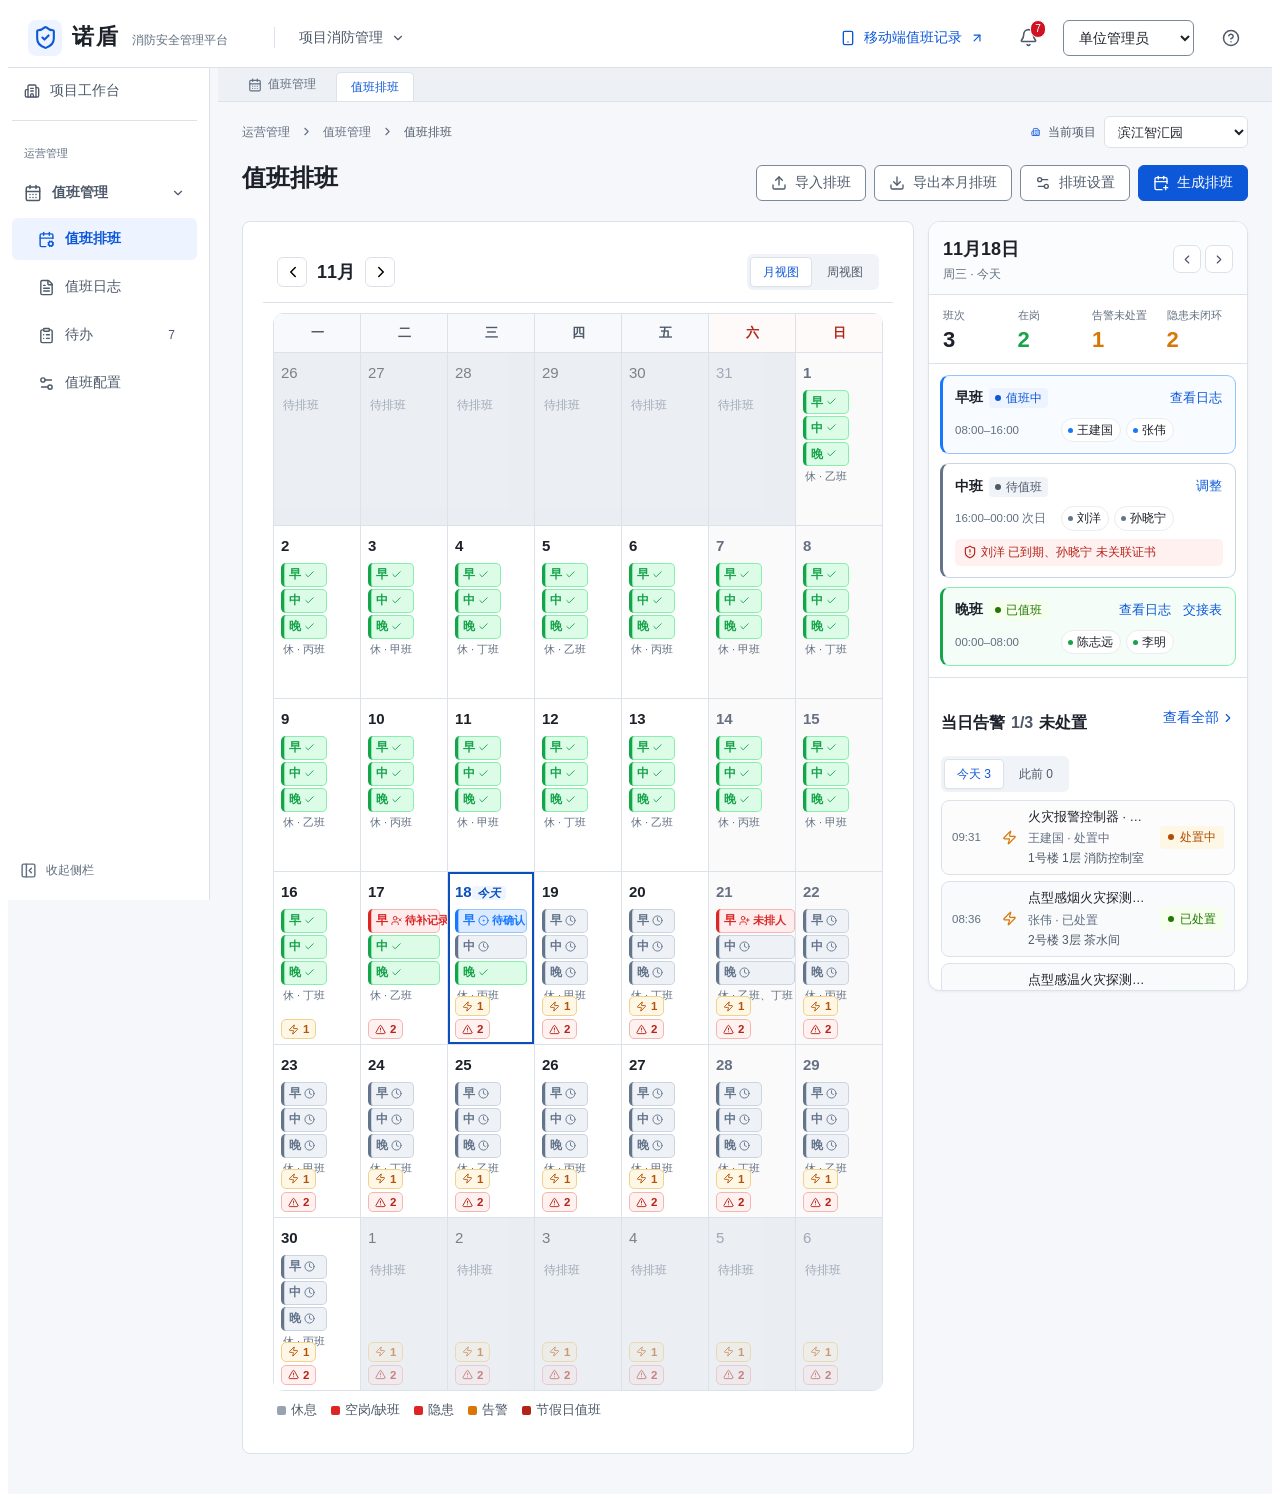
==== commit a158f7c1: "publish(root): 值班管理 · 日历与排班 2026-11-22" ====
--- a/index.html
+++ b/index.html
@@ -3,12 +3,12 @@
 <head>
 <meta charset="utf-8" />
 <meta name="viewport" content="width=device-width, initial-scale=1, viewport-fit=cover" />
-<meta name="proto-build" content="mwr0sib7" />
+<meta name="proto-build" content="mwr678de" />
 <title>诺盾 · 值班管理</title>
-<link rel="stylesheet" href="./assets/app.css?v=mwr0sib7" />
+<link rel="stylesheet" href="./assets/app.css?v=mwr678de" />
 </head>
 <body>
 <div id="root"></div>
-<script type="module" src="./assets/app.js?v=mwr0sib7"></script>
+<script type="module" src="./assets/app.js?v=mwr678de"></script>
 </body>
 </html>
--- a/assets/app.css
+++ b/assets/app.css
@@ -1 +1 @@
-.nd-dialog-wide:has(.ss-page){width:1080px;height:max-content;max-height:calc(100dvh - 48px)}.ss-page{display:flex;flex-direction:column;gap:14px}.ss-metrics{display:grid;grid-template-columns:repeat(2,minmax(0,1fr));gap:10px}.ss-metric{display:flex;align-items:center;gap:10px;padding:12px 14px;border:1px solid #e3e9f2;border-radius:8px;background:#fafcff;color:#4e5969}.ss-metric svg{color:#1b76ff;flex:none}.ss-metric>span{display:flex;flex-direction:column;gap:2px;font-size:12px;line-height:16px;min-width:0}.ss-metric strong{font-size:20px;line-height:26px;color:#1d2129;font-variant-numeric:tabular-nums}.ss-metric small{font-size:12px;font-weight:400;color:#626f81}.ss-metric.is-warn{border-color:#f3d8b0;background:#fffaf2}.ss-metric.is-warn svg{color:#ad4e00}.ss-block{border:1px solid #e3e9f2;border-radius:10px;background:#fff;padding:14px 16px 16px;display:flex;flex-direction:column;gap:12px}.ss-block-head{display:flex;align-items:center;gap:10px;flex-wrap:wrap}.ss-block-head h3{display:inline-flex;align-items:center;gap:6px;font-size:15px;font-weight:600;margin:0}.ss-block-head h3 svg{color:#1b76ff}.ss-block-head h4{font-size:13px;font-weight:600;margin:0}.ss-block-head>.nd-muted{font-size:12px}.ss-block-head>:last-child:not(:first-child){margin-left:auto}.ss-subhead{padding-top:4px;border-top:1px dashed #e6ebf2;padding-bottom:2px}.ss-subhead h4{color:#1d2129}.ss-order{display:inline-flex;align-items:center;gap:6px}.ss-order>strong{width:20px;height:20px;border-radius:50%;background:#edf4ff;color:#1b76ff;font-size:12px;display:grid;place-items:center}.ss-order-btns{display:inline-flex;flex-direction:column}.ss-order-btns button{border:0;background:transparent;color:#9aa4b2;height:14px;padding:0 2px;cursor:pointer}.ss-order-btns button:hover:not(:disabled){color:#1b76ff}.ss-order-btns button:disabled{opacity:.35;cursor:not-allowed}.ss-input{height:30px;border:1px solid #7c899b;border-radius:6px;padding:0 6px;font-size:13px;width:100%;min-width:92px}.ss-input-num{width:66px;min-width:66px}.ss-ring-editor{display:flex;align-items:flex-end;gap:8px;flex-wrap:wrap;padding:10px 12px;border:1px dashed #cdd8e6;border-radius:8px;background:#fafcff}.ss-ring-step{position:relative;display:flex;flex-direction:column;gap:4px;padding:8px 10px 6px;border:1px solid #e3e9f2;border-radius:8px;background:#fff;min-width:132px}.ss-step-index{position:absolute;top:-8px;left:8px;height:16px;padding:0 6px;border-radius:8px;background:#1b76ff;color:#fff;font-size:11px;line-height:16px}.ss-ring-step>.nd-field{margin:0}.ss-ring-step>.nd-field>label{font-size:11px;color:#626f81}.ss-step-remove{position:absolute;top:4px;right:4px;border:0;background:transparent;color:#9aa4b2;cursor:pointer;padding:2px}.ss-step-remove:hover:not(:disabled){color:#cf1322}.ss-step-remove:disabled{opacity:.3;cursor:not-allowed}.ss-ring-loop{display:inline-flex;align-items:center;gap:4px;align-self:center;font-size:12px;color:#1b76ff;background:#edf4ff;border-radius:12px;padding:4px 10px}.ss-ring-wrap{display:grid;grid-template-columns:384px minmax(0,1fr);gap:18px;align-items:start}.ss-ring-svg{width:100%;max-width:384px;height:auto}.ss-ring-track{fill:none;stroke:#dbe4f1;stroke-width:1.5;stroke-dasharray:5 4}.ss-ring-arc{stroke:#9fb3cd;fill:none}.ss-ring-arrow{fill:#5f7691}.ss-ring-node{stroke-width:1.5}.ss-ring-label{font-size:11px;fill:#1d2129;font-weight:500}.ss-ring-pill{fill:#fff;stroke:#c9d5e6}.ss-ring-pill-text{font-size:11px;fill:#1d2129}.ss-ring-center-main{font-size:15px;font-weight:600;fill:#1d2129}.ss-ring-center-sub{font-size:11px;fill:#626f81}.ss-fill-0,.ss-slot-0{background:#e8f1ff;border-color:#a9c8f5;color:#1a4b8f}.ss-fill-1,.ss-slot-1{background:#fff3e0;border-color:#f0c58a;color:#8a4b12}.ss-fill-2,.ss-slot-2{background:#e9f7ef;border-color:#9fd8b4;color:#1d6b3c}.ss-fill-rest,.ss-slot-rest{background:#f2f4f7;border-color:#d9dee6;color:#7a8698}.ss-node-0{fill:#e8f1ff;stroke:#7fabef}.ss-node-1{fill:#fff3e0;stroke:#e0a862}.ss-node-2{fill:#e9f7ef;stroke:#6dc48c}.ss-node-rest{fill:#f2f4f7;stroke:#c6ced9}.ss-start-list{display:flex;flex-direction:column;gap:8px}.ss-start-row{display:grid;grid-template-columns:22px 88px minmax(0,1fr) auto;align-items:center;gap:8px;padding:8px 10px;border:1px solid #e9eef5;border-radius:8px;background:#fbfcfe}.ss-start-index{width:20px;height:20px;border-radius:50%;background:#edf4ff;color:#1b76ff;font-size:12px;display:grid;place-items:center}.ss-start-row select{height:30px;border:1px solid #7c899b;border-radius:6px;font-size:12px;padding:0 6px}.ss-start-name{display:flex;flex-direction:column;font-size:13px;font-weight:500;line-height:16px}.ss-start-name small{font-size:11px;color:#626f81;font-weight:400}.ss-chip{display:inline-flex;align-items:center;padding:3px 9px;border:1px solid;border-radius:12px;font-size:12px;white-space:nowrap}.ss-fixed{display:flex;flex-direction:column;gap:10px}.ss-fixed .nd-field{max-width:260px}.ss-table-wrap{overflow-x:auto}.ss-table{width:100%;border-collapse:collapse;font-size:12px}.ss-table caption{text-align:left}.ss-table th,.ss-table td{border:1px solid #e6ebf2;padding:5px 6px;text-align:center;white-space:nowrap}.ss-table thead th{background:#f3f6fb;color:#4e5969;font-weight:500}.ss-table thead th span{display:block;font-size:12px;color:#1d2129}.ss-table thead th small{font-size:10px;color:#9aa4b2}.ss-table tbody th{background:#f8fafd;text-align:left;font-weight:600}.ss-table tbody th small{display:block;font-weight:400;font-size:10px;color:#9aa4b2}.ss-cell{display:inline-flex;align-items:center;justify-content:center;min-width:54px;padding:2px 8px;border:1px solid;border-radius:4px}.ss-cover-row td{background:#fafcff}.ss-cover-row th{color:#4e5969}.ss-ok{display:inline-flex;align-items:center;gap:3px;color:#237804;font-size:11px}.ss-miss{color:#cf1322;font-size:11px}.ss-checks{list-style:none;margin:0;padding:0;display:flex;flex-direction:column;gap:7px}.ss-checks li{display:flex;align-items:flex-start;gap:7px;font-size:12px;line-height:18px;color:#4e5969}.ss-checks li svg{flex:none;margin-top:2px}.ss-checks li.is-ok svg{color:#237804}.ss-checks li.is-warn svg{color:#ad4e00}.ss-checks li.is-bad svg{color:#cf1322}.ss-checks li.is-bad{color:#cf1322}.ss-baseline{margin:0;line-height:18px}@media (max-width: 900px){.ss-ring-wrap{grid-template-columns:1fr}.ss-metrics{grid-template-columns:repeat(2,minmax(0,1fr))}.ss-ring-svg{max-width:320px;margin:0 auto}}.dc-page{display:flex;flex-direction:column;gap:16px}.dc-metrics{display:grid;grid-template-columns:repeat(4,minmax(0,1fr));gap:12px}.dc-metrics.is-staff{grid-template-columns:repeat(2,minmax(0,1fr))}.nd-summary-strip.is-compact strong{font-size:15px;line-height:22px;display:block;margin-top:2px;white-space:nowrap;overflow:hidden;text-overflow:ellipsis}.nd-summary-strip.is-compact>div,.nd-summary-strip.is-compact>button{padding-top:4px;padding-bottom:4px}.nd-crew-table th,.nd-crew-table td{white-space:nowrap}.nd-crew-table th:nth-child(1){width:82px}.nd-crew-table th:nth-child(3){width:64px}.nd-crew-table th:nth-child(4){width:196px}.nd-crew-table th:nth-child(5){width:150px}.nd-crew-table th:nth-child(6){width:132px}.dc-metric{display:flex;align-items:flex-start;gap:10px;padding:14px 16px;text-align:left;background:var(--nd-surface);border:1px solid var(--nd-border);border-radius:10px;cursor:pointer}.dc-metric:hover{border-color:var(--nd-action)}.dc-metric>svg{color:var(--nd-action);margin-top:2px}.dc-metric span{display:flex;flex-direction:column;gap:2px;color:var(--nd-secondary);font-size:14px}.dc-metric strong{color:var(--nd-ink);font-size:22px;line-height:1.2}.dc-metric small{font-size:12px;color:var(--nd-muted);font-weight:400}.dc-metric em{font-style:normal;font-size:12px;color:var(--nd-muted)}.dc-metric.is-warn>svg,.dc-metric.is-warn strong{color:var(--nd-warning)}.dc-today-strip{display:flex;align-items:center;gap:14px;padding:10px 16px;background:var(--nd-subtle);border:1px solid var(--nd-border);border-radius:10px;flex-wrap:wrap}.dc-today-head{display:flex;align-items:center;gap:8px;font-weight:600;color:var(--nd-ink);white-space:nowrap}.dc-live-dot{width:8px;height:8px;border-radius:50%;background:var(--nd-action);box-shadow:0 0 0 4px color-mix(in srgb,var(--nd-action) 16%,transparent)}.dc-today-shifts{display:flex;gap:8px;flex-wrap:wrap;flex:1}.dc-today-shift{display:flex;align-items:center;gap:8px;padding:8px 12px;border-radius:999px;background:var(--nd-surface);border:1px solid var(--nd-border);cursor:pointer;font-size:13px}.dc-today-shift strong{font-size:14px}.dc-today-shift span{color:var(--nd-muted)}.dc-state{font-style:normal;padding:2px 9px;border-radius:999px;font-size:12px}.dc-state.is-active{color:#0b4bb3;background:#e8f0ff}.dc-state.is-done{color:#1a7f45;background:#e8f6ee}.dc-state.is-archived{color:#146b3a;background:#d9f2e3}.dc-state.is-unsigned{color:#9a5b00;background:#fff3d6}.dc-state.is-handover{color:#b42318;background:#fde8e6}.dc-state.is-missing{color:#6b7280;background:#f1f3f5}.dc-state.is-waiting{color:#6b7280;background:#f8f9fa}.dc-today-more{display:inline-flex;align-items:center;gap:4px;background:none;border:0;color:var(--nd-action);cursor:pointer;font-size:13px}.dc-calendar-panel{padding:0;overflow:hidden}.dc-toolbar{display:flex;align-items:center;justify-content:space-between;padding:14px 16px;border-bottom:1px solid var(--nd-border)}.dc-toolbar-left{display:flex;align-items:center;gap:8px}.dc-toolbar h2{margin:0;font-size:22px;font-weight:650;letter-spacing:.5px}.dc-arrow{display:grid;place-items:center;width:30px;height:30px;border-radius:6px;border:1px solid var(--nd-border);background:var(--nd-surface);cursor:pointer}.dc-arrow:hover{border-color:var(--nd-action);color:var(--nd-action)}.dc-grid{display:grid;grid-template-columns:repeat(7,minmax(0,1fr))}.dc-weekday{padding:10px;font-size:13px;color:var(--nd-secondary);text-align:left;border-bottom:1px solid var(--nd-border);background:var(--nd-subtle)}.dc-weekday.is-weekend{color:var(--nd-secondary)}.dc-day{min-height:88px;padding:8px 10px;border:0;border-right:1px solid var(--nd-border);border-bottom:1px solid var(--nd-border);background:var(--nd-surface);text-align:left;cursor:pointer;display:flex;flex-direction:column;gap:8px}.dc-day:hover{background:var(--nd-row-hover)}.dc-day.is-outside{color:var(--nd-disabled);background:var(--nd-subtle)}.dc-day.is-today{box-shadow:inset 0 0 0 2px var(--nd-action);background:color-mix(in srgb,var(--nd-action) 4%,var(--nd-surface))}.dc-grid.is-week .dc-day{min-height:196px;padding:12px}.dc-day-head{display:flex;align-items:center;justify-content:space-between}.dc-day-number{font-weight:600;font-size:15px;color:var(--nd-secondary)}.dc-day.is-today .dc-day-number{color:var(--nd-action);background:var(--nd-action);color:#fff;border-radius:999px;padding:2px 10px;font-size:13px}.dc-cert-flag{color:var(--nd-danger);display:inline-flex}.dc-chips{display:flex;gap:6px;flex-wrap:wrap}.dc-chip{display:inline-flex;align-items:center;gap:5px;padding:4px 9px;border-radius:6px;min-height:26px;font-size:12.5px;line-height:1.4;border:1px solid transparent;border-left-width:3px;font-weight:500}.dc-chip i{font-style:normal}.dc-chip.is-active{color:#0b4bb3;background:#e8f0ff;border-color:#bfd3ff}.dc-chip.is-done{color:#1a7f45;background:#e8f6ee;border-color:#bfe5cd}.dc-chip.is-archived{color:#146b3a;background:#d9f2e3;border-color:#a9dcbc}.dc-chip.is-unsigned{color:#9a5b00;background:#fff3d6;border-color:#f0d28a}.dc-chip.is-handover{color:#b42318;background:#fde8e6;border-color:#f3b6b0}.dc-chip.is-missing{color:#6b7280;background:#f1f3f5;border-color:#e3e6e9}.dc-chip.is-waiting{color:#6b7280;background:#f8f9fa;border-style:dashed;border-color:#d9dde3}.dc-chip.is-own{box-shadow:0 0 0 2px color-mix(in srgb,var(--nd-action) 35%,transparent)}.dc-handover-flag{width:5px;height:5px;border-radius:50%;background:#b42318;display:inline-block}.dc-day-alerts{display:flex;gap:6px;flex-wrap:wrap;margin-top:auto}.dc-alert{display:inline-flex;align-items:center;gap:4px;padding:2px 8px;border-radius:6px;font-size:12px;font-weight:600;line-height:1.5;border:1px solid transparent}.dc-alert.is-hazard{color:#cf1322;background:#fff1f0;border-color:#f3b6b0}.dc-alert.is-alarm{color:#ad4e00;background:#fff7e6;border-color:#f0d28a}.dc-legend .dc-alert{padding:1px 8px;font-weight:500}.dc-others,.dc-empty{font-size:12px;color:var(--nd-muted)}.dc-week-names{display:flex;flex-direction:column;gap:5px;font-size:13px;color:var(--nd-secondary)}.dc-week-names span{display:flex;flex-direction:column}.dc-week-names strong{font-size:13px;color:var(--nd-ink)}.dc-legend{display:flex;align-items:center;gap:14px;flex-wrap:wrap;padding:10px 16px;font-size:13px;color:var(--nd-secondary);border-top:1px solid var(--nd-border)}.dc-legend-top{border-top:0;border-bottom:1px solid var(--nd-border);background:var(--nd-subtle);padding:8px 16px}.dc-legend>span{display:inline-flex;align-items:center;gap:5px}.dc-legend-dot{width:10px;height:10px;border-radius:3px;border:1px solid transparent}.dc-legend-dot.is-active{background:#e8f0ff;border-color:#bfd3ff}.dc-legend-dot.is-done{background:#e8f6ee;border-color:#bfe5cd}.dc-legend-dot.is-archived{background:#d9f2e3;border-color:#a9dcbc}.dc-legend-dot.is-unsigned{background:#fff3d6;border-color:#f0d28a}.dc-legend-dot.is-handover{background:#fde8e6;border-color:#f3b6b0}.dc-legend-dot.is-missing{background:#f1f3f5;border-color:#e3e6e9}.dc-legend-dot.is-waiting{background:#f8f9fa;border-color:#d9dde3}.dc-legend-note{margin-left:auto;color:var(--nd-muted)}.dc-ov-counts{display:grid;grid-template-columns:repeat(4,minmax(0,1fr));gap:10px;margin-bottom:16px}.dc-ov-counts>div{padding:12px;border:1px solid var(--nd-border);border-radius:8px;background:var(--nd-subtle);display:flex;flex-direction:column;gap:2px}.dc-ov-counts span{font-size:12px;color:var(--nd-secondary)}.dc-ov-counts strong{font-size:22px;color:var(--nd-ink)}.dc-ov-counts small{font-size:11px;color:var(--nd-muted)}.dc-ov-title{display:flex;align-items:center;gap:6px;margin:16px 0 8px;font-size:14px;color:var(--nd-ink)}.dc-ov-shifts{display:grid;grid-template-columns:repeat(auto-fit,minmax(240px,1fr));gap:10px}.dc-ov-shift{border:1px solid var(--nd-border);border-radius:8px;padding:10px 12px;background:var(--nd-surface)}.dc-ov-shift-head{display:flex;align-items:center;gap:8px}.dc-ov-shift-head strong{font-size:15px}.dc-ov-shift-head span{color:var(--nd-muted);font-size:12px}.dc-ov-shift p{margin:6px 0;font-size:12px;color:var(--nd-secondary)}.dc-ov-actions{display:flex;gap:6px;flex-wrap:wrap;align-items:center}.dc-ov-hint{font-size:11px;color:var(--nd-muted)}.dc-ov-columns{display:grid;grid-template-columns:1fr 1fr;gap:20px}.dc-ov-list{list-style:none;margin:0;padding:0;display:flex;flex-direction:column;gap:6px}.dc-ov-list li{display:flex;align-items:flex-start;justify-content:space-between;gap:10px;padding:8px 10px;border:1px solid var(--nd-border);border-radius:6px}.dc-ov-list strong{display:block;font-size:13px;font-weight:550}.dc-ov-list small{color:var(--nd-muted);font-size:11px}.dc-ov-note{display:flex;align-items:center;gap:4px;margin-top:18px;font-size:11px}@media (max-width: 900px){.dc-metrics,.dc-ov-counts{grid-template-columns:repeat(2,minmax(0,1fr))}.dc-ov-columns{grid-template-columns:1fr}}@media (max-width: 600px){.dc-day{min-height:72px;padding:6px}.dc-chips .dc-chip{padding:2px 6px;font-size:11.5px;min-height:24px}.dc-legend{gap:8px}.dc-toolbar h2{font-size:18px}}.dr-page{--dr-active: #1677ff;--dr-active-bg: #dbeafe;--dr-active-border: #93c5fd;--dr-done: #16a34a;--dr-done-bg: #dcfce7;--dr-done-border: #86efac;--dr-waiting: #64748b;--dr-waiting-bg: #eef2f7;--dr-waiting-border: #cbd5e1;--dr-pending: #d97706;--dr-pending-bg: #fef3c7;--dr-pending-border: #fbbf24;--dr-danger: #dc2626;--dr-danger-bg: #ffecec;--dr-danger-border: #f9b4b4}.dr-day-metrics{display:grid;grid-template-columns:repeat(4,1fr);gap:8px;padding:12px 14px 10px;border-bottom:1px solid var(--nd-border, #e5e7eb)}.dr-dm{display:flex;flex-direction:column;gap:2px;min-width:0}.dr-dm span{font-size:11px;color:var(--nd-muted, #667085);white-space:nowrap}.dr-dm strong{font-size:22px;font-weight:700;color:var(--nd-ink, #101828);line-height:1.2}.dr-dm.is-ok strong{color:#16a34a}.dr-dm.is-warn strong{color:#d97706}.dr-overview-count{margin:8px 0;font-size:13px;line-height:22px;color:var(--nd-secondary)}.dr-shell{display:grid;grid-template-columns:minmax(0,1fr) 320px;gap:14px;align-items:start}.dr-calendar-panel{min-width:0;overflow:visible}.dr-toolbar{display:flex;align-items:center;justify-content:space-between;gap:12px;padding:12px 14px;border-bottom:1px solid var(--nd-border, #e5e7eb)}.dr-toolbar-left,.dr-toolbar-right{display:flex;align-items:center;gap:10px}.dr-toolbar h2{margin:0;font-size:18px}.dr-back-current{min-height:30px;padding:4px 10px;font-size:12px;gap:6px}.dr-grid{display:grid;grid-template-columns:repeat(7,minmax(0,1fr));gap:1px;margin:10px;padding:1px;background:var(--nd-border, #e5e7eb);border-radius:10px;overflow:hidden}.dr-weekday{padding:9px 6px;background:#f7f9fc;color:var(--nd-secondary, #475467);text-align:center;font-size:13px;font-weight:600}.dr-weekday.is-weekend{color:#b42318;background:snow}.dr-day{position:relative;display:flex;flex-direction:column;min-height:110px;padding:8px 7px 22px;border:0;background:#fff;color:var(--nd-ink, #101828);text-align:left;cursor:pointer;overflow:hidden}.dr-day:hover{background:#fbfcfe}.dr-day.is-outside{opacity:.5;background:#fafafa}.dr-day.is-today{background:#f5f9ff;box-shadow:none}.dr-day.is-today .dr-day-number{color:#0b4fbd}.dr-day.is-selected{background:#fff;box-shadow:inset 0 0 0 2px #0b4fbd;z-index:2}.dr-day.is-today.is-selected{background:#fff;box-shadow:inset 0 0 0 2px #0b4fbd}.dr-day.is-weekend{background:#fafafa}.dr-day.is-weekend .dr-day-number{color:#667085}.dr-day.is-holiday{background:#fff7f5}.dr-day.is-holiday .dr-day-number{color:#b42318}.dr-day.is-rest{background:#f5f6f7}.dr-day.is-rest .dr-day-number{color:var(--nd-muted, #98a2b3)}.dr-day.is-gap{background:var(--dr-danger-bg, #ffecec)}.dr-day.is-gap .dr-day-number{color:var(--dr-danger, #dc2626)}.dr-day.is-partial-gap{background:#fff7ed}.dr-day.is-partial-gap .dr-day-number{color:#b45309}.dr-day.is-adjusted-workday .dr-day-number{color:var(--nd-ink, #101828)}.dr-day-holiday{font-style:normal;font-size:10.5px;font-weight:600;color:#b42318;margin-left:4px}.dr-day-adj{font-size:10.5px;font-weight:600;color:#667085;border:1px solid #d0d5dd;border-radius:4px;padding:0 4px;line-height:1.5}.dr-shift-line.is-holiday{--st-border: #f3b6b0}.dr-shift-holiday{flex:none;font-style:normal;font-size:10px;font-weight:700;color:#b42318;border:1px solid #f3b6b0;border-radius:4px;padding:0 3px;line-height:1.4}.dr-dot.is-holiday{background:#b42318}.dr-day-head{display:flex;align-items:center;justify-content:space-between;min-height:18px;gap:4px}.dr-day-number{font-size:15px;font-weight:700}.dr-day.is-outside .dr-day-number{font-weight:500}.dr-today-tag{padding:1px 5px;border-radius:4px;background:#eef5ff;color:#0b4fbd;font-size:11.5px;font-weight:600;line-height:1.5}.dr-day-lines{display:flex;flex-direction:column;flex:1 1 auto;gap:2px;margin-top:5px;margin-bottom:18px;min-width:0;min-height:0}.dr-shift-line{display:flex;align-items:center;gap:3px;min-width:0;height:24px;padding:0 3px 0 5px;border-radius:5px;border-left:3px solid var(--st, #64748b);background:var(--st-bg, #f8fafc);box-shadow:inset 0 0 0 1px var(--st-border, #e2e8f0);color:var(--nd-ink, #101828);font-size:12px}.dr-shift-line>i{display:none}.dr-shift-line>b{flex:none;color:var(--st, #64748b);font-size:12px;font-weight:800}.dr-shift-line>.dr-state-text{flex:none;font-style:normal;font-size:11px;font-weight:600;line-height:1;color:var(--st, #64748b)}.dr-shift-line>.dr-line-people{display:none}.dr-unassigned{color:#b42318!important;font-weight:600}.dr-shift-line>svg{flex:none;color:var(--st, #16a34a)}.dr-empty,.dr-day-empty{color:var(--nd-muted, #98a2b3);font-size:11.5px;padding:6px 2px}.dr-day-empty.is-gap-text{color:var(--dr-danger, #dc2626);font-weight:600}.dr-rest-line{display:block;min-width:0;overflow:hidden;text-overflow:ellipsis;white-space:nowrap;color:var(--nd-muted, #98a2b3);font-size:11px;line-height:1.4;padding:1px 2px}.dr-shift-line.is-active,.dr-shift-row.is-active{--st: var(--dr-active);--st-bg: var(--dr-active-bg);--st-border: var(--dr-active-border)}.dr-shift-line.is-done,.dr-shift-row.is-done{--st: var(--dr-done);--st-bg: var(--dr-done-bg);--st-border: var(--dr-done-border)}.dr-shift-line.is-archived,.dr-shift-row.is-archived{--st: #15803d;--st-bg: #f0fdf4;--st-border: #bbf7d0}.dr-shift-line.is-waiting,.dr-shift-row.is-waiting{--st: var(--dr-waiting);--st-bg: var(--dr-waiting-bg);--st-border: var(--dr-waiting-border)}.dr-shift-line.is-pending,.dr-shift-row.is-pending{--st: var(--dr-pending);--st-bg: var(--dr-pending-bg);--st-border: var(--dr-pending-border)}.dr-shift-line.is-handover,.dr-shift-row.is-handover{--st: #ea580c;--st-bg: #ffedd5;--st-border: #fdba74}.dr-shift-line.is-missing,.dr-shift-row.is-missing,.dr-shift-line.is-danger,.dr-shift-row.is-danger{--st: var(--dr-danger);--st-bg: var(--dr-danger-bg);--st-border: var(--dr-danger-border)}.dr-day-alerts{position:absolute;left:7px;right:7px;bottom:5px;display:flex;flex-wrap:wrap;gap:3px 10px}.dr-alert{display:inline-flex;align-items:center;gap:4px;font-size:11.5px;font-weight:600;line-height:1.4;white-space:nowrap;cursor:pointer;padding:1px 6px;border-radius:5px;border:1px solid transparent}.dr-alert>svg{flex:none}.dr-alert.is-alarm{color:#b45309;background:#fff7e6;border-color:#f0d28a}.dr-alert.is-hazard,.dr-alert.is-gap{color:#b42318;background:#fff1f0;border-color:#f3b6b0}.dr-dot.is-hazard,.dr-dot.is-gap{background:#dc2626}.dr-dot.is-rest{background:#98a2b3}.dr-dot.is-alarm{background:#d97706}.dr-grid.is-week .dr-day{min-height:140px;padding:7px 5px 22px}.dr-legend{display:flex;flex-wrap:wrap;align-items:center;gap:6px 14px;padding:0 14px 12px;color:var(--nd-secondary, #475467);font-size:12.5px}.dr-legend>span{display:inline-flex;align-items:center;gap:5px}.dr-dot{width:9px;height:9px;border-radius:2px;display:inline-block}.dr-side{position:sticky;top:14px;display:flex;flex-direction:column;max-height:calc(100vh - 130px);background:#fff;border:1px solid var(--nd-border, #e5e7eb);border-radius:12px;overflow:hidden;box-shadow:0 1px 3px #1018280d}.dr-side-body{flex:1 1 auto;min-height:0;overflow-y:auto;overscroll-behavior:contain}.dr-side-head{display:flex;align-items:center;justify-content:space-between;gap:12px;padding:13px 14px 11px;border-bottom:1px solid var(--nd-border, #e5e7eb);background:#fbfcfe}.dr-side-head>div:first-child{display:flex;flex-direction:column;gap:2px}.dr-side-date{color:var(--nd-ink, #101828);font-size:18px;font-weight:700}.dr-side-head small{color:var(--nd-muted, #667085);font-size:12px}.dr-side-nav{display:flex;gap:4px}.dr-side-nav button{width:28px;height:28px;display:inline-flex;align-items:center;justify-content:center;border:1px solid var(--nd-border, #e5e7eb);border-radius:7px;background:#fff;color:var(--nd-secondary, #475467);cursor:pointer}.dr-side-nav button:hover{border-color:#1677ff;color:#0b4fbd}.dr-day-list{display:flex;flex-direction:column;gap:9px;padding:11px}.dr-shift-row{display:flex;flex-direction:column;gap:8px;padding:11px 12px;border:1px solid var(--st-border, #e2e8f0);border-left:3px solid var(--st, #64748b);border-radius:9px;background:#fff}.dr-shift-row.is-active{background:#f8fbff}.dr-shift-row.is-done{background:#f4fdf8}.dr-shift-row.is-pending{background:#fffdf7}.dr-shift-row.is-danger{background:snow}.dr-shift-top{display:flex;align-items:center;justify-content:space-between;gap:10px}.dr-shift-meta{display:flex;align-items:center;gap:10px}.dr-shift-time{flex:none;width:96px;font-size:11.5px;color:var(--nd-muted, #667085);line-height:1.45;word-break:keep-all}.dr-shift-title-row{display:flex;align-items:center;gap:6px;min-width:0}.dr-shift-title-row strong{color:var(--nd-ink, #101828);font-size:14px;white-space:nowrap;flex:none}.dr-shift-title-row .nd-badge{min-height:20px;padding:1px 6px;gap:5px;font-size:11.5px}.dr-people{flex:1;min-width:0;display:flex;flex-wrap:wrap;gap:5px}.dr-person{display:inline-flex;align-items:center;gap:4px;padding:2px 7px 2px 6px;border:1px solid #eaecf0;border-radius:999px;background:#fff;color:var(--nd-ink, #101828);font-size:12px}.dr-person:before{content:"";width:5px;height:5px;border-radius:50%;background:var(--st, #98a2b3)}.dr-muted{color:var(--nd-muted, #98a2b3);font-size:12px}.dr-cert-warn{display:flex;align-items:flex-start;gap:4px;padding:5px 8px;border-radius:5px;background:#fff1f0;color:#b42318;font-size:12px;line-height:1.4}.dr-cert-warn svg{flex:none;margin-top:1px}.dr-shift-actions{display:flex;flex-wrap:wrap;justify-content:flex-end;align-items:center;gap:2px 10px}.dr-shift-actions .nd-btn{min-height:auto;padding:1px 0;font-size:12.5px;gap:4px;line-height:1.5;border-radius:0}.dr-side-empty{display:flex;flex-direction:column;align-items:center;gap:5px;padding:42px 16px;color:var(--nd-muted, #667085);text-align:center}.dr-side-empty svg{color:#b2c7e6}.dr-side-empty strong{color:var(--nd-secondary, #475467);font-size:13px}.dr-side-empty small{font-size:11px}.dr-chain{padding:4px 0 2px}.dr-ledger{border-top:1px solid var(--nd-border, #e5e7eb);padding:10px 12px 12px;display:grid;gap:14px}.dr-ledger-section{display:grid;gap:8px}.dr-ledger-head{display:flex;align-items:center;justify-content:space-between;gap:8px}.dr-ledger-title{display:flex;align-items:baseline;gap:6px;font-size:13px;font-weight:600;color:var(--nd-ink, #101828)}.dr-ledger-title strong{color:var(--nd-secondary, #475467);font-weight:600}.dr-ledger-more{display:inline-flex;align-items:center;gap:2px;border:0;background:none;padding:0;font-size:12px;color:var(--nd-action, #0d58d9);cursor:pointer}.dr-ledger-groups{display:grid;gap:8px}.dr-ledger-bar{display:flex;justify-content:flex-start}.dr-ledger-list{list-style:none;margin:0;padding:0;display:grid;gap:6px}.dr-ledger-list li{display:grid;grid-template-columns:42px 18px 1fr auto;align-items:center;gap:8px;padding:7px 10px;border:1px solid var(--nd-border, #e5e7eb);border-radius:8px;background:#fcfcfd;cursor:pointer}.dr-ledger-list li:hover{border-color:var(--nd-action, #0d58d9);background:var(--nd-selected, #f2f6ff)}.dr-ledger-list li.is-closed{background:#f8fafc}.dr-ledger-list li.is-closed:hover{background:#f1f5f9}.dr-ledger-time{font-size:11.5px;color:var(--nd-muted, #98a2b3);white-space:nowrap}.dr-ledger-icon{flex:none}.dr-ledger-icon.is-alarm{color:#d97706}.dr-ledger-icon.is-hazard{color:#dc2626}.dr-ledger-main{min-width:0;display:grid;gap:2px}.dr-ledger-main strong{font-size:12.5px;font-weight:500;overflow:hidden;text-overflow:ellipsis;white-space:nowrap}.dr-ledger-main small{font-size:11.5px;color:var(--nd-muted, #98a2b3);overflow:hidden;text-overflow:ellipsis;white-space:nowrap}.dr-ledger-main .dr-ledger-location{color:var(--nd-secondary, #475467)}.dr-ledger-note{margin:0;font-size:11.5px;color:var(--nd-muted, #98a2b3)}.dr-ledger-empty{margin:0;font-size:12px}.dr-matter-title{margin:16px 0 6px;font-size:13px;color:var(--nd-ink, #101828)}.dr-matter-detail{margin:0;font-size:13px;line-height:21px;color:var(--nd-secondary, #475467)}.dr-matter-timeline{list-style:none;margin:0;padding:0;display:grid;gap:10px}.dr-matter-timeline li{display:flex;gap:10px}.dr-matter-step-time{flex:none;width:92px;font-size:11.5px;color:var(--nd-muted, #98a2b3);line-height:21px}.dr-matter-step{min-width:0}.dr-matter-step strong{font-size:12.5px;color:var(--nd-ink, #101828)}.dr-matter-step p{margin:2px 0 0;font-size:12px;line-height:19px;color:var(--nd-secondary, #475467)}@media (max-width: 1120px){.dr-shell{grid-template-columns:1fr}.dr-side{position:static;max-height:none;overflow:visible}.dr-side-body{max-height:none;overflow:visible}.dr-day-list{max-height:420px}}.ls-root,.ls-form{min-width:0;font-size:14px;line-height:22px;color:var(--nd-text-primary, #1d2129)}.ls-entry{display:flex;justify-content:flex-end;margin:16px 0}.ls-history{margin:16px 0;padding:20px;background:var(--nd-surface, #fff);border:1px solid var(--nd-border, #dce2ea);border-radius:8px}.ls-history h2{margin:0 0 12px;font-size:16px;line-height:24px}.ls-history h3{font-size:14px;margin:12px 0 4px}.ls-history p,.ls-form>p{margin:8px 0;white-space:pre-wrap;overflow-wrap:anywhere}.ls-record{padding:16px 0;border-top:1px solid var(--nd-border, #dce2ea);break-inside:avoid}.ls-record header{display:flex;justify-content:space-between;align-items:center;gap:12px}.ls-record ul{padding-left:20px;margin:4px 0}.ls-record li{white-space:pre-wrap;overflow-wrap:anywhere}.ls-history-body.is-collapsed{display:none}.ls-form{display:grid;gap:20px}.ls-form>p{margin:0}.ls-form details{border-top:1px solid var(--nd-border, #dce2ea)}.ls-form summary{cursor:pointer;min-height:44px;padding:12px 0;font-weight:600}.ls-fields{display:grid;gap:20px}.ls-fields fieldset{min-width:0;border:1px solid var(--nd-border, #dce2ea);padding:16px;border-radius:6px;display:grid;gap:16px}.ls-fields legend{max-width:100%;white-space:normal;overflow-wrap:anywhere}.ls-mobile .nd-btn,.ls-mobile input,.ls-mobile select{min-height:44px;font-size:14px}.ls-mobile .ls-history{padding:16px}.ls-mobile .ls-record header{flex-wrap:wrap}.ls-form textarea{font-size:14px}.ls-form .nd-field{min-width:0}.ls-form input,.ls-form select,.ls-form textarea{width:100%;max-width:100%;box-sizing:border-box}@media (max-width: 600px){.ls-root .nd-btn,.ls-form .nd-btn,.ls-form input,.ls-form select{min-height:44px;font-size:14px}.ls-record header{flex-wrap:wrap}}@media print{.ls-root .nd-btn,.ls-root dialog,.ls-entry{display:none!important}.ls-history{border:0;padding:0;margin:12px 0;color:#000}.ls-history-body.is-collapsed{display:block!important}}.nd-handover-counts{display:flex;flex-wrap:wrap;gap:16px 32px;margin:0 0 16px;padding:0 0 16px;border-bottom:1px solid var(--nd-border)}.nd-handover-counts>div{display:flex;align-items:baseline;gap:12px}.nd-handover-counts dt{color:var(--nd-secondary);font-size:14px}.nd-handover-counts dd{margin:0;color:var(--nd-ink);font-size:16px;font-weight:600}.nd-handover-signing{margin-top:20px;border-top:1px solid var(--nd-border)}.nd-handover-signing>summary{min-height:44px;padding:12px 0;cursor:pointer;font-size:14px;font-weight:600}.nd-handover-signing>summary:focus-visible{outline:2px solid var(--nd-action);outline-offset:2px}@media (max-width: 700px){.nd-handover-counts{gap:12px 20px}}.nd-todo-list{display:flex;flex-direction:column}.nd-todo-row{display:flex;align-items:flex-start;gap:12px;padding:14px 16px;border-bottom:1px solid var(--nd-border)}.nd-todo-row:last-child{border-bottom:0}.nd-todo-icon{display:grid;place-items:center;width:34px;height:34px;border-radius:8px;background:var(--nd-subtle);color:var(--nd-secondary);flex:0 0 auto}.nd-todo-icon.is-transfer{color:#0b4bb3;background:#e8f0ff}.nd-todo-icon.is-sign{color:#9a5b00;background:#fff3d6}.nd-todo-icon.is-handover,.nd-todo-icon.is-cert{color:#b42318;background:#fde8e6}.nd-todo-main{flex:1;min-width:0;display:flex;flex-direction:column;gap:3px}.nd-todo-main strong{font-size:14px;color:var(--nd-ink)}.nd-todo-main p{margin:0;font-size:12px;color:var(--nd-secondary)}.nd-todo-main small{font-size:12px;line-height:18px;color:var(--nd-muted)}.nd-todo-filters{gap:8px;flex-wrap:wrap}.nd-todo-empty{padding:16px;color:var(--nd-muted)}.nd-todo-empty p{margin:0 0 12px}.nd-todos .nd-dialog :where(select,textarea){width:100%}.nd-todos .nd-dialog textarea{min-height:96px}@media (max-width: 600px){.nd-todo-row{flex-wrap:wrap}.nd-todo-main{flex-basis:calc(100% - 48px)}.nd-todos .nd-btn,.nd-todos .nd-icon-btn,.nd-todos select{min-height:44px}.nd-todos .nd-icon-btn{min-width:44px}}.nd-mobile-content .nd-segmented{flex-shrink:0}.nd-mobile-content .nd-segmented label{padding:2px 0}.nd-mobile-content .nd-segmented span{display:flex;align-items:center;min-height:34px;padding:0 12px;font-size:14px}.nd-mcal{min-width:0;background:var(--nd-surface);border:1px solid var(--nd-border);border-radius:8px;padding:12px 4px;margin-bottom:12px}.nd-mcal-bar{display:flex;align-items:center;justify-content:space-between;gap:8px;margin-bottom:8px}.nd-mcal-title{font-size:15px;font-weight:600;line-height:22px}.nd-mcal-nav{width:44px;height:44px;display:inline-flex;align-items:center;justify-content:center;border:0;border-radius:6px;background:transparent;color:var(--nd-secondary)}.nd-mcal-nav:hover:not(:disabled){background:var(--nd-selected);color:var(--nd-action)}.nd-mcal-nav:disabled{color:var(--nd-disabled)}.nd-mcal-week{display:grid;grid-template-columns:repeat(7,1fr);margin-bottom:4px}.nd-mcal-week>span{text-align:center;font-size:14px;line-height:22px;color:var(--nd-secondary)}.nd-mcal-grid{display:grid;grid-template-columns:repeat(7,minmax(0,1fr))}.nd-mcal-cell{position:relative;min-width:0;min-height:58px;border:0;border-radius:6px;background:transparent;display:flex;flex-direction:column;align-items:center;justify-content:flex-start;gap:3px;padding:4px 1px;font-size:15px;color:var(--nd-ink)}.nd-mcal-cell:focus-visible,.nd-mcal-nav:focus-visible{outline:2px solid var(--nd-brand);outline-offset:-2px}.nd-mcal-cell:disabled{color:var(--nd-disabled)}.nd-mcal-cell.is-outside{visibility:hidden}.nd-mcal-cell.is-today .nd-mcal-num{color:var(--nd-action);font-weight:600}.nd-mcal-cell.is-selected{background:var(--nd-selected)}.nd-mcal-cell.is-selected .nd-mcal-num{color:var(--nd-action);font-weight:600}.nd-mcal-num{position:relative;max-width:100%;line-height:20px;font-size:15px;overflow-wrap:anywhere}.nd-mcal-alert-dot{display:inline-block;width:6px;height:6px;border-radius:50%;background:var(--nd-danger);flex-shrink:0}.nd-mcal-cell .nd-mcal-alert-dot{position:absolute;top:4px;right:4px}.nd-mcal-cell.is-rest{background:var(--nd-fill, #f5f5f5)}.nd-mcal-rest{font-size:12px;line-height:1;color:var(--nd-secondary)}.nd-mcal-shifts{display:flex;flex-direction:column;gap:3px;width:100%;min-width:0;align-items:center}.nd-mcal-shift{position:relative;display:inline-flex;align-items:center;justify-content:center;width:24px;height:22px;border-radius:5px}.nd-mcal-shift svg{flex-shrink:0}.nd-mcal-state-badge{position:absolute;right:-2px;bottom:-2px;display:inline-flex;align-items:center;justify-content:center;width:10px;height:10px;border-radius:50%;background:var(--nd-surface);border:1px solid var(--nd-border)}.nd-mcal-state-badge svg{flex-shrink:0}.nd-mcal-shift.is-waiting{background:var(--nd-selected);color:var(--nd-action)}.nd-mcal-shift.is-active{background:var(--nd-action);color:#fff}.nd-mcal-shift.is-done,.nd-mcal-shift.is-archived{background:var(--nd-success-bg);color:var(--nd-success)}.nd-mcal-shift.is-pending,.nd-mcal-shift.is-handover{background:var(--nd-warning-bg);color:var(--nd-warning)}.nd-mcal-shift.is-missing{background:var(--nd-danger-bg);color:var(--nd-danger)}.nd-mcal-foot{display:flex;align-items:center;gap:10px;margin-top:10px;padding-top:10px;border-top:1px solid var(--nd-border);font-size:14px;color:var(--nd-secondary)}.nd-mcal-foot>span{display:inline-flex;align-items:center;gap:6px}.nd-shift-alerts{display:flex;gap:8px;flex-wrap:wrap;margin:2px 0 4px}.nd-shift-overview{margin:8px 0;font-size:14px;line-height:22px}.nd-shift-overview summary{display:flex;align-items:center;min-height:44px;cursor:pointer;color:var(--nd-action)}.nd-shift-overview p{display:flex;flex-direction:column;gap:4px;border-top:1px solid var(--nd-border);padding-top:8px}.nd-shift-overview p span{color:var(--nd-secondary);font-size:12px}.nd-mcal-foot{flex-wrap:wrap}.nd-mobile-content .nd-actions>button{min-height:44px}.nd-shift-alerts span{display:inline-flex;align-items:center;gap:4px;font-size:14px;font-weight:600;padding:3px 10px;border-radius:6px}.nd-shift-alerts .is-hazard{color:#cf1322;background:#fff1f0;border:1px solid #f3b6b0}.nd-shift-alerts .is-alarm{color:#ad4e00;background:#fff7e6;border:1px solid #f0d28a}.nd-mobile-content .nd-btn,.nd-mobile-content .nd-menu-row,.nd-mobile-content .nd-mobile-task,.nd-mobile-content .nd-mobile-details>summary{min-height:44px}.nd-mobile-content .nd-mobile-task{width:100%;text-align:left}.nd-mobile-content .nd-mobile-task>div{flex:1;min-width:0}.nd-mobile-content .nd-mobile-task strong{font-size:14px;line-height:22px}.nd-mobile-content .nd-mobile-task small{font-size:12px;line-height:18px}.nd-mobile-content .nd-mobile-details>div{padding:16px}.nd-mobile-content .nd-mobile-details>div>.nd-panel{border:0;margin:0;padding:0}.nd-mobile-content .nd-mobile-details summary{gap:12px}.nd-mobile-content .nd-mobile-details summary>span:first-child{flex:1}.nd-mobile-content .nd-current-shift>.nd-btn{width:100%;margin-top:16px}.nd-mobile-content .nd-mobile-task strong,.nd-mobile-content .nd-mobile-task small{overflow-wrap:anywhere}.nd-mobile-handover .nd-task-checkbox{min-height:52px;padding-block:12px}.nd-mobile-handover .nd-task-checkbox>input{width:20px;height:20px;flex:0 0 20px}.nd-mobile-handover .nd-task-checkbox>span{min-width:0;overflow-wrap:anywhere}.nd-mobile-handover .nd-task-checkbox strong{font-size:14px;line-height:22px}.nd-mobile-handover .nd-task-checkbox small{font-size:12px;line-height:18px}.nd-mobile-handover .nd-panel>.nd-btn-primary{width:100%;margin-top:16px}.nd-mobile-handover .nd-radio-row label{min-height:44px;padding-block:10px}.nd-mobile-handover .nd-device-handover>div{padding:14px 0}.nd-mobile-handover .nd-device-handover textarea{width:100%;min-height:96px}.nd-mobile-personal-sign .nd-mobile-sign-row{padding-block:12px;border-bottom:1px solid var(--nd-border)}.nd-mobile-personal-sign .nd-mobile-sign-row:last-child{border-bottom:0}.nd-mobile-personal-sign .nd-mobile-sign-row>div{display:flex;align-items:center;justify-content:space-between;gap:12px}.nd-mobile-personal-sign .nd-mobile-sign-row>.nd-btn{margin-top:12px}.nd-mobile-personal-sign .nd-mobile-sign-row p{margin-bottom:0;font-size:14px;line-height:1.6}.nd-app .nd-mobile-content{font-size:14px;line-height:22px}.nd-app .nd-mobile-content .nd-btn,.nd-app .nd-mobile-content .nd-panel-head .nd-btn,.nd-app .nd-mobile-content .nd-notice .nd-btn{min-height:44px;font-size:14px}.nd-app .nd-mobile-content .nd-panel-head h2{font-size:15px;line-height:22px}.nd-app .nd-mobile-content .nd-mobile-heading p,.nd-app .nd-mobile-content .nd-definition dt,.nd-app .nd-mobile-content .nd-hint,.nd-app .nd-mobile-content .nd-field-error{font-size:12px}.nd-app .nd-mobile-content .nd-definition dd,.nd-app .nd-mobile-content .nd-field>label,.nd-app .nd-mobile-content .nd-notice{font-size:14px}.nd-app .nd-mobile-content input:not([type=checkbox]):not([type=radio]),.nd-app .nd-mobile-content select,.nd-app .nd-mobile-content textarea{font-size:14px;min-height:44px}.nd-app .nd-mobile-content .nd-current-shift{padding:16px}.nd-app .nd-mobile-content .nd-current-label{font-size:12px;margin-bottom:8px}.nd-app .nd-mobile-content .nd-current-time{font-size:24px;line-height:32px;margin-bottom:0}.nd-app .nd-mobile-content .nd-current-shift>.nd-btn{margin-top:12px}.nd-app .nd-mobile-content .nd-task-checkbox{min-height:52px}.nd-app .nd-mobile-content .nd-task-checkbox strong{font-size:14px}.nd-app .nd-mobile-content .nd-task-checkbox small,.nd-app .nd-mobile-content .nd-mobile-task small{font-size:12px}.nd-app .nd-mobile-content .nd-mobile-task-group h3{font-size:15px;font-weight:500;color:var(--nd-secondary);margin:16px 0 4px}.nd-app .nd-mobile-content .nd-mobile-task-group:first-child h3{margin-top:0}.nd-app .nd-mobile-content .nd-mobile-details>summary{font-size:15px;line-height:22px}.nd-app .nd-mobile-content .nd-mobile-personal-sign{scroll-margin-top:12px}.nd-app .nd-mobile-content .nd-mobile-sticky-actions{position:static;margin-top:16px;padding:12px 0}.nd-app .nd-mobile-content .nd-timeline p,.nd-app .nd-mobile-content .nd-timeline time,.nd-app .nd-mobile-content .nd-timeline small,.nd-app .nd-mobile-content .nd-event-list p,.nd-app .nd-mobile-content .nd-event-list small{font-size:12px}.nd-app .nd-mobile-content .nd-event-list strong{font-size:14px}@media (max-width: 767px){.nd-app:has(.nd-mobile-content) .nd-dialog .nd-btn,.nd-app:has(.nd-mobile-content) .nd-dialog .nd-icon-btn{min-height:44px}.nd-app:has(.nd-mobile-content) .nd-dialog input,.nd-app:has(.nd-mobile-content) .nd-dialog textarea,.nd-app:has(.nd-mobile-content) .nd-dialog select{font-size:14px}}.nd-settings{display:flex;flex-direction:column;gap:16px;color:var(--nd-text-primary, #1D2129)}.nd-settings-content-source{display:block;margin-top:4px;color:var(--nd-text-muted, #626F81);font-size:12px;font-weight:400}.nd-settings-content-preview li{padding:10px 0}.nd-settings-content-preview p{margin:4px 0 0;color:var(--nd-text-secondary, #4E5969)}.nd-settings-content-preview .nd-settings-content-sample{margin-top:6px;padding:8px 10px;border-radius:6px;background:#7f7f7f14;color:var(--nd-text-muted, #626F81);font-size:12px;line-height:18px}.nd-settings-head-actions{display:flex;flex-wrap:wrap;gap:8px;align-items:center}.nd-settings .nd-form-grid{display:grid;grid-template-columns:repeat(2,minmax(0,1fr));gap:20px 24px;align-items:start}.nd-settings .nd-settings-field-full{grid-column:1 / -1}.nd-settings :where(input:not([type=checkbox]):not([type=radio]):not([type=file]),select,textarea){width:100%;min-height:36px;padding:6px 12px;border:1px solid var(--nd-control-border, #7C899B);border-radius:6px;background:var(--nd-surface, #FFFFFF);color:inherit;font:inherit;font-size:14px;line-height:22px}.nd-settings textarea{min-height:96px;resize:vertical}.nd-settings :where(input,select,textarea):focus-visible{outline:2px solid var(--nd-brand, #1B76FF);outline-offset:2px}.nd-settings :where(input,select,textarea):disabled{background:var(--nd-surface-subtle, #F0F3F7);color:var(--nd-text-disabled, #9AA4B2);cursor:not-allowed}.nd-settings .nd-hint{margin:6px 0 0;color:var(--nd-text-muted, #626F81);font-size:12px;line-height:18px}.nd-settings .nd-required{margin-right:4px;color:var(--nd-danger, #CF1322)}.nd-settings-label{display:block;margin-bottom:8px;color:var(--nd-text-primary, #1D2129);font-size:14px;line-height:22px;font-weight:500}.nd-settings-muted{display:block;margin:6px 0 0;color:var(--nd-text-muted, #626F81);font-size:12px;line-height:18px}.nd-settings-inline-value{display:inline-flex;flex-wrap:wrap;gap:8px;align-items:center}.nd-settings-subhead{margin:24px 0 8px;color:var(--nd-text-primary, #1D2129);font-size:16px;line-height:24px;font-weight:600}.nd-settings-toolbar{display:flex;flex-wrap:wrap;gap:8px;align-items:center}.nd-settings-toolbar-spacer{flex:1 1 24px}.nd-settings-template-name{display:flex;flex-wrap:wrap;gap:8px;align-items:center}.nd-settings-cell-actions{width:1%;white-space:nowrap}.nd-settings-row-actions{display:flex;flex-wrap:wrap;gap:4px;justify-content:flex-end}.nd-settings .nd-btn.nd-settings-row-btn{min-height:32px;padding-inline:10px}.nd-settings-key{display:inline-block;max-width:100%;padding:1px 6px;border-radius:4px;background:var(--nd-surface-subtle, #F0F3F7);color:var(--nd-text-secondary, #4E5969);font-family:ui-monospace,SFMono-Regular,Menlo,Consolas,monospace;font-size:12px;line-height:18px;overflow-wrap:anywhere}.nd-settings-field-name{margin-right:8px;font-weight:500}.nd-settings-cell-wrap{min-width:180px;white-space:normal;line-height:20px;overflow-wrap:anywhere}.nd-settings-version-cell{white-space:nowrap;font-variant-numeric:tabular-nums}.nd-settings-risk{display:inline-block;color:var(--nd-text-secondary, #4E5969);font-size:12px;line-height:18px}.nd-settings-risk-danger{color:var(--nd-danger, #CF1322)}.nd-settings-risk-warning{color:var(--nd-warning, #AD4E00)}.nd-settings-risk-neutral{color:var(--nd-text-muted, #626F81)}.nd-settings-editor-extra{display:flex;flex-wrap:wrap;gap:8px;align-items:center}.nd-settings-editor-title{max-width:560px;margin:16px 0}.nd-settings-editor-toolbar{margin:16px 0}.nd-settings-order{display:flex;gap:2px;align-items:center}.nd-settings-order .nd-icon-btn{width:32px;height:32px}.nd-settings-field{min-width:0}.nd-settings-rule-list{margin-top:8px;border-top:1px solid var(--nd-border, #DCE2EA)}.nd-settings-rule-row{display:grid;grid-template-columns:minmax(0,1fr) auto;gap:24px;align-items:center;padding:16px 0;border-bottom:1px solid var(--nd-border, #DCE2EA)}.nd-settings-rule-copy strong{display:block;font-size:14px;line-height:22px;font-weight:600}.nd-settings-rule-copy p{margin:4px 0 0;color:var(--nd-text-secondary, #4E5969);font-size:13px;line-height:20px}.nd-settings-mode-hint{display:block;margin-top:4px;color:var(--nd-action, #0D58D9);font-size:12px;line-height:18px}.nd-settings-check-row{display:flex;flex-wrap:wrap;gap:8px 20px;align-items:center;min-height:36px}.nd-settings-check{display:inline-flex;gap:8px;align-items:center;color:var(--nd-text-primary, #1D2129);font-size:14px;line-height:22px;cursor:pointer}.nd-settings-check input{width:16px;height:16px;margin:0;accent-color:var(--nd-action, #0D58D9)}.nd-device-config{margin-top:12px;display:flex;flex-direction:column;gap:14px}.nd-device-group{border-top:1px solid var(--nd-border, #DCE2EA);padding-top:12px}.nd-device-group-title{font-size:12px;color:var(--nd-text-muted, #626F81);margin-bottom:8px}.nd-device-row{border:1px solid var(--nd-border, #DCE2EA);border-radius:8px;padding:12px 14px;margin-bottom:10px;background:var(--nd-surface, #fff)}.nd-device-row.is-on{border-color:var(--nd-action, #0D58D9);background:var(--nd-selected, #EAF2FF)}.nd-device-row-head{display:flex;gap:10px;align-items:flex-start;cursor:pointer}.nd-device-row-head input{width:16px;height:16px;margin-top:3px;accent-color:var(--nd-action, #0D58D9)}.nd-device-row-head strong{display:block;font-size:14px;line-height:22px}.nd-device-row-head small{display:block;color:var(--nd-text-muted, #626F81);font-size:12px;line-height:18px}.nd-device-row-body{display:grid;grid-template-columns:1.4fr 1fr 1fr;gap:16px;margin-top:12px;padding-top:12px;border-top:1px dashed var(--nd-border, #DCE2EA)}.nd-device-row-body>*:nth-child(4){grid-column:1 / -1}.nd-threshold-num{display:flex;align-items:center;gap:8px}.nd-threshold-num input{width:96px}.nd-threshold-num span{color:var(--nd-text-2, #6B7686)}.nd-segmented.is-disabled{opacity:.5}.nd-segmented.is-disabled label{cursor:not-allowed}@media (max-width: 1000px){.nd-device-row-body{grid-template-columns:1fr}}.nd-settings-form-actions{display:flex;flex-wrap:wrap;gap:8px;margin-top:24px;padding-top:16px;border-top:1px solid var(--nd-border, #DCE2EA)}.nd-settings-list{margin:8px 0 0;padding-left:20px}.nd-settings-list li+li{margin-top:4px}.nd-settings-publish-summary{margin:16px 0;padding:16px;border:1px solid var(--nd-border, #DCE2EA);border-radius:8px;background:var(--nd-surface-subtle, #F0F3F7)}.nd-settings-publish-summary h3{margin:0 0 12px;font-size:14px;line-height:22px;font-weight:600}.nd-settings-publish-time{margin-bottom:16px}.nd-settings-publish-time-note{padding:10px 12px;border:1px dashed var(--nd-border, #DCE2EA);border-radius:6px;background:var(--nd-surface, #FFFFFF)}.nd-settings-publish-time-note strong{display:block;margin-bottom:4px;font-size:14px;line-height:22px}.nd-settings-publish-time-note p{margin:0;color:var(--nd-text-muted, #626F81);font-size:12px;line-height:18px}.nd-settings-scopes{display:grid;grid-template-columns:repeat(auto-fit,minmax(240px,1fr));gap:8px;margin:12px 0 16px}.nd-settings-scope{display:flex;gap:10px;align-items:flex-start;min-height:44px;padding:10px 12px;border:1px solid var(--nd-border, #DCE2EA);border-radius:6px;background:var(--nd-surface, #FFFFFF);cursor:pointer}.nd-settings-scope:hover{border-color:var(--nd-action, #0D58D9)}.nd-settings-scope.is-checked{border-color:var(--nd-selected-border, #B8D1F8);background:var(--nd-selected, #EDF4FF)}.nd-settings-scope input{width:16px;height:16px;margin:3px 0 0;accent-color:var(--nd-action, #0D58D9)}.nd-settings-scope strong{display:block;font-size:14px;line-height:22px;font-weight:500}.nd-settings-scope small{display:block;margin-top:2px;color:var(--nd-text-muted, #626F81);font-size:12px;line-height:18px}.nd-settings-dialog-actions{display:flex;flex-wrap:wrap;gap:8px;justify-content:flex-end;margin-top:12px}.nd-settings-preview-meta{display:flex;flex-wrap:wrap;gap:8px 16px;align-items:center;margin:12px 0 4px;color:var(--nd-text-secondary, #4E5969);font-size:13px;line-height:20px}.nd-settings-preview-section{margin-top:12px;padding:16px;border:1px solid var(--nd-border, #DCE2EA);border-radius:8px;background:var(--nd-surface, #FFFFFF)}.nd-settings-preview-section h3{margin:0 0 8px;font-size:14px;line-height:22px;font-weight:600}.nd-settings-preview-field{display:grid;grid-template-columns:minmax(180px,1.3fr) minmax(120px,.8fr) minmax(150px,1fr);gap:12px;align-items:start;padding:10px 0;border-top:1px solid var(--nd-border, #DCE2EA);color:var(--nd-text-secondary, #4E5969);font-size:13px;line-height:20px}.nd-settings-preview-name{display:flex;flex-wrap:wrap;gap:4px 8px;align-items:center}.nd-settings-preview-name strong{color:var(--nd-text-primary, #1D2129);font-weight:500}.nd-settings-preview-field>div:nth-child(2){display:flex;flex-wrap:wrap;gap:8px;align-items:center}@media (max-width: 900px){.nd-settings .nd-form-grid{grid-template-columns:minmax(0,1fr)}.nd-settings-rule-row{grid-template-columns:minmax(0,1fr);gap:12px}.nd-settings-preview-field{grid-template-columns:minmax(0,1fr);gap:4px}.nd-settings-scopes{grid-template-columns:minmax(0,1fr)}}@media (max-width: 600px){.nd-settings .nd-settings-row-actions{justify-content:flex-start}.nd-settings-check-row{min-height:44px}.nd-settings-check input,.nd-settings-scope input{width:20px;height:20px}.nd-settings-publish-summary{padding:12px}}.nd-designer{display:flex;flex-direction:column;gap:18px;margin:18px 0;padding:18px;border:1px solid var(--nd-border);border-radius:8px;background:var(--nd-surface-subtle)}.nd-designer-grid{display:grid;grid-template-columns:repeat(2,minmax(0,1fr));gap:0 20px}.nd-designer-file{display:flex;align-items:center;gap:8px;min-height:36px}.nd-designer-file-name{font-size:13px;color:var(--nd-secondary);overflow-wrap:anywhere}.nd-designer-group{border:1px solid var(--nd-border);border-radius:8px;background:var(--nd-surface);padding:16px;display:flex;flex-direction:column;gap:12px}.nd-designer-group-head{display:grid;grid-template-columns:1fr 1fr auto;gap:0 16px;align-items:end}.nd-designer-row-actions{display:flex;gap:4px;align-items:center}.nd-designer-items{display:flex;flex-direction:column;gap:12px}.nd-designer-item{display:grid;grid-template-columns:1fr auto;gap:12px;align-items:start;padding:12px;border:1px solid var(--nd-border);border-radius:6px;background:var(--nd-surface-subtle)}.nd-designer-item-main{display:grid;grid-template-columns:repeat(3,minmax(0,1fr));gap:0 14px}.nd-designer-item-side{display:flex;flex-direction:column;align-items:flex-end;gap:8px}.nd-designer-check{display:flex;align-items:center;gap:6px;font-size:13px}.nd-designer-check input{width:16px;height:16px}.nd-designer-bottom{margin-top:4px}.nd-designer-stats{display:grid;grid-template-columns:repeat(3,minmax(0,1fr));gap:12px}.nd-designer-stat{padding:12px;border:1px solid var(--nd-border);border-radius:6px;background:var(--nd-surface);display:flex;flex-direction:column;gap:4px}.nd-designer-stat strong{font-size:13px}.nd-designer-stat small{font-size:11px;color:var(--nd-muted);line-height:17px}@media (max-width: 1000px){.nd-designer-grid,.nd-designer-item-main,.nd-designer-stats,.nd-designer-group-head{grid-template-columns:1fr}}.nd-designer-subhead{margin:4px 0 8px;color:var(--nd-ink, #1D2129);font-size:15px;line-height:22px;font-weight:600}.nd-designer-check-row{display:flex;align-items:center;gap:10px;padding:8px 0}.nd-designer-check-row>input,.nd-designer-check-row>select{flex:1;min-width:0}.nd-tpl-select{position:relative}.nd-tpl-trigger{display:flex;align-items:center;justify-content:space-between;gap:10px;width:100%;min-height:36px;padding:6px 10px 6px 12px;border:1px solid var(--nd-control-border);border-radius:6px;background:var(--nd-surface);color:var(--nd-ink);font:inherit;font-size:14px;line-height:22px;text-align:left;cursor:pointer}.nd-tpl-trigger:hover{border-color:var(--nd-action)}.nd-tpl-trigger.is-open{border-color:var(--nd-action);box-shadow:0 0 0 3px var(--nd-selected)}.nd-tpl-trigger span{overflow:hidden;text-overflow:ellipsis;white-space:nowrap}.nd-tpl-trigger svg{flex:none;color:var(--nd-muted)}.nd-tpl-menu{position:absolute;z-index:40;top:calc(100% + 4px);right:0;left:0;padding:6px;border:1px solid var(--nd-border);border-radius:8px;background:var(--nd-surface);box-shadow:0 10px 28px #1d212924}.nd-tpl-option{display:flex;align-items:center;gap:8px;min-height:38px;padding:0 8px 0 10px;border-radius:6px;color:var(--nd-ink);font-size:13px;cursor:pointer}.nd-tpl-option:hover,.nd-tpl-option.is-hover{background:var(--nd-row-hover)}.nd-tpl-option.is-selected{color:var(--nd-action)}.nd-tpl-option:focus-visible{outline:2px solid var(--nd-brand);outline-offset:-2px}.nd-tpl-option-name{flex:1;min-width:0;overflow:hidden;text-overflow:ellipsis;white-space:nowrap}.nd-tpl-option>svg{flex:none;color:var(--nd-action)}.nd-tpl-eye{display:inline-flex;align-items:center;justify-content:center;width:28px;height:28px;padding:0;border:0;border-radius:4px;background:transparent;color:var(--nd-muted)}.nd-tpl-eye:hover{background:var(--nd-selected);color:var(--nd-action)}.nd-tpl-empty{padding:12px 10px;color:var(--nd-muted);font-size:12px}.nd-tpl-pop{position:fixed;z-index:70;width:272px;padding:10px;border:1px solid var(--nd-border);border-radius:10px;background:var(--nd-surface);box-shadow:0 12px 34px #1d212933;cursor:pointer}.nd-tpl-pop p{display:flex;justify-content:space-between;gap:8px;margin:8px 2px 0;color:var(--nd-muted);font-size:11px;line-height:16px}.nd-tpl-thumb{display:flex;flex-direction:column;gap:6px;padding:8px;border:1px solid #c9d2dd;border-radius:4px;background:#fff}.nd-tpl-thumb-title{padding-bottom:4px;border-bottom:1px solid #c9d2dd;color:#1d2129;font-size:9px;font-weight:600;text-align:center;white-space:nowrap;overflow:hidden;text-overflow:ellipsis}.nd-tpl-thumb-grid{display:grid;grid-template-columns:1fr 1fr;gap:4px}.nd-tpl-thumb-section{display:flex;flex-direction:column;gap:3px;min-height:36px;padding:4px 5px;border:1px solid #dfe5ec;border-radius:2px}.nd-tpl-thumb-section strong{overflow:hidden;color:#4e5969;font-size:9px;font-weight:500;line-height:12px;white-space:nowrap;text-overflow:ellipsis}.nd-tpl-thumb-section i{height:3px;background:#e8edf3;border-radius:1px}.nd-tpl-thumb-section em{overflow:hidden;padding-bottom:2px;border-bottom:1px dotted #e8edf3;color:#6b7686;font-size:8px;font-style:normal;line-height:10px;white-space:nowrap;text-overflow:ellipsis}.nd-tpl-thumb-section.is-wide{grid-column:1 / -1;min-height:24px}.nd-tpl-thumb-blocks{display:grid;grid-template-columns:repeat(3,minmax(0,1fr));gap:4px}.nd-tpl-thumb-block{display:flex;flex-direction:column;gap:3px;min-height:96px;padding:4px;border:1px solid #dfe5ec}.nd-tpl-thumb-block strong{display:flex;justify-content:space-between;color:#1d2129;font-size:8px;font-weight:600;line-height:11px}.nd-tpl-thumb-block strong em{color:#86909c;font-size:7px;font-style:normal;font-weight:400}.nd-tpl-thumb-block i{height:9px;border:1px solid #e8edf3;border-radius:1px;background:#f7f9fc}.nd-tpl-thumb-note{flex:1;min-height:12px;border-top:1px dashed #dfe5ec}.nd-tpl-thumb-sign{display:flex;gap:4px}.nd-tpl-thumb-sign span{flex:1;min-width:0;height:15px;display:grid;place-items:center;padding:0 2px;border:1px solid #dfe5ec;color:#86909c;font-size:7px;white-space:nowrap;overflow:hidden;text-overflow:ellipsis}.nd-tpl-preview-meta{display:flex;flex-wrap:wrap;align-items:center;gap:8px 16px;margin:0 0 12px;color:var(--nd-secondary);font-size:13px;line-height:20px}.nd-tpl-full{overflow:hidden;border:1px solid #c9d2dd;border-radius:4px;background:#fff}.nd-tpl-full-title{padding:10px 12px;border-bottom:1px solid #c9d2dd;color:#1d2129;font-size:15px;font-weight:600;text-align:center}.nd-tpl-full-meta{display:flex;flex-wrap:wrap;gap:24px;padding:8px 12px;border-bottom:1px solid #dfe5ec;color:#4e5969;font-size:12px;line-height:18px}.nd-tpl-full-section{display:grid;grid-template-columns:180px minmax(0,1fr);border-bottom:1px solid #dfe5ec}.nd-tpl-full-label{padding:9px 12px;border-right:1px solid #dfe5ec;background:#f7f9fc;color:#4e5969;font-size:12px;line-height:18px;font-weight:500}.nd-tpl-full-items{display:flex;flex-wrap:wrap;gap:6px;padding:8px 12px}.nd-tpl-full-items span{padding:4px 8px;border:1px solid #dfe5ec;border-radius:3px;color:#1d2129;font-size:12px;line-height:18px}.nd-tpl-full-items span em{color:#cf1322;font-style:normal}.nd-tpl-full-items.is-checks span{padding:2px 10px 2px 0;border:0}.nd-tpl-full-items.is-checks span i{display:inline-block;width:10px;height:10px;margin-right:5px;border:1px solid #c9d2dd;border-radius:2px;vertical-align:middle}.nd-tpl-full-blank{width:100%;height:32px;border-style:dashed!important;background:#fafbfd}.nd-tpl-full-sign{display:grid;grid-auto-flow:column;grid-auto-columns:1fr;gap:1px;border-top:1px solid #dfe5ec;background:#dfe5ec}.nd-tpl-full-sign div{display:flex;align-items:center;height:48px;padding:0 12px;background:#fff;color:#4e5969;font-size:12px}.nd-tpl-full.is-handover .nd-tpl-full-sign{border-top:1px solid #dfe5ec}.nd-tpl-block-grid{display:grid;grid-template-columns:repeat(3,minmax(0,1fr))}.nd-tpl-block{min-width:0;border-right:1px solid #dfe5ec}.nd-tpl-block:last-child{border-right:0}.nd-tpl-block-head{display:flex;justify-content:space-between;gap:8px;padding:8px 10px;border-bottom:1px solid #dfe5ec;background:#f7f9fc;color:#1d2129;font-size:12px;line-height:18px}.nd-tpl-block-head span{color:#86909c;font-size:11px;font-weight:400}.nd-tpl-block-row{display:grid;grid-template-columns:minmax(0,1fr) 30px 30px;gap:6px;align-items:center;padding:5px 10px;border-bottom:1px solid #eef2f6;color:#1d2129;font-size:11px;line-height:16px}.nd-tpl-block-row span{overflow:hidden;white-space:nowrap;text-overflow:ellipsis}.nd-tpl-block-row i{height:12px;border:1px solid #dfe5ec;border-radius:2px}.nd-tpl-block-note{padding:8px 10px;border-bottom:1px dashed #dfe5ec;color:#86909c;font-size:11px;line-height:16px}@media (max-width: 760px){.nd-tpl-full-section{grid-template-columns:minmax(0,1fr)}.nd-tpl-full-label{border-right:0;border-bottom:1px solid #dfe5ec}.nd-tpl-block-grid{grid-template-columns:minmax(0,1fr)}.nd-tpl-block{border-right:0;border-bottom:1px solid #dfe5ec}}.nd-config .nd-config-grid{display:grid;grid-template-columns:minmax(0,1fr) 340px;gap:16px;align-items:start}.nd-config .nd-panel{margin-bottom:0}.nd-config-fields{display:flex;flex-direction:column}.nd-config-fields .nd-field{margin-bottom:18px}.nd-config-fields .nd-field:last-child{margin-bottom:16px}.nd-config-note{margin:0;padding-top:12px;border-top:1px dashed var(--nd-border);color:var(--nd-muted);font-size:12px;line-height:18px}.nd-config-effect{margin:0 0 14px;color:var(--nd-secondary);font-size:13px;line-height:20px}.nd-config-side{display:flex;flex-direction:column;gap:16px}.nd-config-side .nd-config-note{margin-top:16px}.nd-tpl-option{padding-right:0}.nd-tpl-option-choice{display:flex;flex:1;align-items:center;gap:8px;min-width:0;min-height:38px;padding:6px 10px 6px 0;border:0;background:transparent;color:inherit;font:inherit;text-align:left;cursor:pointer}.nd-tpl-option-choice:focus-visible,.nd-tpl-trigger:focus-visible{outline:2px solid var(--nd-brand);outline-offset:2px}.nd-tpl-preview-button{margin-top:6px}.nd-tpl-pop p,.nd-tpl-block-head span,.nd-tpl-block-row,.nd-tpl-block-note{font-size:12px;line-height:18px}@media (max-width: 760px),(pointer: coarse){.nd-settings .nd-btn,.nd-settings .nd-icon-btn,.nd-settings .nd-tpl-trigger,.nd-settings .nd-tpl-option-choice,.nd-settings .nd-segmented label{min-height:44px}.nd-settings :where(.nd-icon-btn,.nd-tpl-eye){min-width:44px;min-height:44px}.nd-tpl-pop{display:none}.nd-tpl-menu{max-height:min(360px,60vh);overflow-y:auto}.nd-tpl-full-sign{grid-auto-flow:row}}@media (max-width: 1000px){.nd-config .nd-config-grid{grid-template-columns:minmax(0,1fr)}}.nd-settings-form{display:grid;grid-template-columns:repeat(2,minmax(0,1fr));gap:14px}.nd-settings-rule-row{display:flex;align-items:flex-start;justify-content:space-between;gap:20px;padding:14px 0;border-bottom:1px solid var(--nd-border)}.nd-settings-rule-row:last-of-type{border-bottom:0}.nd-settings-rule-copy{display:flex;flex-direction:column;gap:3px}.nd-settings-rule-copy strong{display:flex;align-items:center;gap:6px;font-size:13px;color:var(--nd-ink)}.nd-settings-rule-copy p{margin:0;font-size:12px;color:var(--nd-secondary);max-width:720px}.nd-settings-mode-hint{font-size:11px;color:var(--nd-muted)}.nd-settings-check-row{display:flex;flex-wrap:wrap;gap:8px}.nd-settings-check{display:inline-flex;align-items:center;gap:6px;padding:5px 10px;border:1px solid var(--nd-border);border-radius:999px;font-size:12px;color:var(--nd-secondary);background:var(--nd-subtle)}.nd-settings-check input{margin:0}.nd-settings-savebar{position:sticky;bottom:0;display:flex;align-items:center;justify-content:space-between;gap:12px;padding:10px 14px;background:var(--nd-surface);border:1px solid var(--nd-border);border-radius:8px;box-shadow:0 -2px 10px #0000000f;font-size:12px;color:var(--nd-secondary)}@media (max-width: 900px){.nd-settings-form{grid-template-columns:1fr}.nd-settings-rule-row{flex-direction:column;gap:8px}}.nd-app{--nd-brand:#1b76ff;--nd-action:#0d58d9;--nd-action-hover:#0848b8;--nd-action-pressed:#073b96;--nd-selected:#edf4ff;--nd-selected-border:#b8d1f8;--nd-ink:#1d2129;--nd-secondary:#4e5969;--nd-muted:#626f81;--nd-disabled:#9aa4b2;--nd-surface:#fff;--nd-bg:#f5f7fa;--nd-subtle:#f0f3f7;--nd-border:#dce2ea;--nd-control-border:#7c899b;--nd-row-hover:#f5f8fd;--nd-success:#237804;--nd-success-bg:#f6ffed;--nd-warning:#ad4e00;--nd-warning-bg:#fff7e6;--nd-danger:#cf1322;--nd-danger-bg:#fff1f0;min-height:100vh;background:var(--nd-bg);color:var(--nd-ink);font:14px/1.57 -apple-system,BlinkMacSystemFont,Segoe UI,PingFang SC,Microsoft YaHei,Noto Sans SC,sans-serif;isolation:isolate;text-align:left;font-variant-numeric:tabular-nums}.nd-app *{box-sizing:border-box}.nd-app button,.nd-app input,.nd-app select,.nd-app textarea{font:inherit}.nd-app button{cursor:pointer}.nd-app button:disabled{cursor:not-allowed}.nd-app h1,.nd-app h2,.nd-app h3,.nd-app p{margin:0}.nd-app a{color:var(--nd-action)}.nd-app button,.nd-app a,.nd-app input,.nd-app select,.nd-app textarea{transition:background-color .12s,border-color .12s,color .12s}.nd-app :focus-visible{outline:2px solid var(--nd-brand);outline-offset:2px}.nd-app h3{font-size:16px;font-weight:600;margin:22px 0 12px}.nd-app small{font-size:12px;line-height:1.5}.nd-sr-only{position:absolute!important;width:1px!important;height:1px!important;overflow:hidden!important;clip:rect(0,0,0,0)!important;white-space:nowrap!important}.nd-grow{flex:1}.nd-muted,.nd-inline-muted{color:var(--nd-muted);font-size:12px}.nd-warning-text{color:var(--nd-warning)!important}.nd-required{color:var(--nd-danger);margin-right:4px}.nd-topbar{height:60px;position:sticky;top:0;z-index:30;display:flex;align-items:center;background:var(--nd-surface);border-bottom:1px solid var(--nd-border);padding:0 24px 0 20px;gap:22px}.nd-logo{display:flex;align-items:center;gap:10px;min-width:224px}.nd-brand-symbol{display:inline-flex;width:34px;height:36px;align-items:center;justify-content:center;border-radius:8px;color:var(--nd-action);background:var(--nd-selected)}.nd-logo>strong{font-size:22px;letter-spacing:2px;display:flex;align-items:baseline;gap:12px;white-space:nowrap}.nd-logo>strong>span{font-size:12px;letter-spacing:0;font-weight:400;color:var(--nd-muted)}.nd-top-product{display:flex;align-items:center;gap:8px;border-left:1px solid var(--nd-border);padding-left:24px;color:var(--nd-secondary)}.nd-topbar>.nd-icon-btn{display:none}.nd-topbar-right{display:flex;align-items:center;gap:20px;margin-left:auto}.nd-role-switch{display:flex;align-items:center;gap:6px;flex:0 0 auto}.nd-role-switch select{height:32px;min-width:96px;max-width:148px;border:1px solid var(--nd-control-border);border-radius:6px;background:var(--nd-surface);color:var(--nd-ink);font-size:12px;padding:0 6px}.nd-role-person{display:inline-flex;align-items:center;height:32px;padding:0 10px;border:1px solid var(--nd-border);border-radius:6px;background:#f8fafc;color:var(--nd-secondary);font-size:12px;white-space:nowrap}.nd-demo-label{font-size:11px;background:var(--nd-subtle);color:var(--nd-muted);padding:3px 7px;border-radius:4px;white-space:nowrap}.nd-user-button{display:flex;align-items:center;gap:9px;border:0;background:transparent;color:var(--nd-secondary);padding:0}.nd-user-avatar{width:30px;height:30px;border-radius:50%;display:grid;place-items:center;background:var(--nd-selected);color:var(--nd-action);font-size:12px}.nd-notification-btn{width:30px;height:36px;position:relative;display:grid;place-items:center;border:0;background:transparent;color:var(--nd-secondary)}.nd-notification-btn>span{position:absolute;top:0;right:-3px;background:var(--nd-danger);color:#fff;font-size:10px;min-width:16px;line-height:16px;border-radius:8px;text-align:center;border:1px solid #fff}.nd-sidebar{position:fixed;left:0;top:60px;bottom:0;width:210px;background:var(--nd-surface);border-right:1px solid var(--nd-border);z-index:25;display:flex;flex-direction:column;padding:20px 12px}.nd-workspace-label{display:flex;align-items:center;gap:10px;color:var(--nd-secondary);padding:0 12px 18px;border-bottom:1px solid var(--nd-border)}.nd-sidebar-group{font-size:11px;color:var(--nd-muted);padding:24px 12px 12px}.nd-sidebar-parent{display:flex;align-items:center;gap:10px;padding:8px 12px;color:var(--nd-secondary)}.nd-sidebar-parent strong{font-weight:600}.nd-sidebar-parent>svg:last-child{margin-left:auto}.nd-sidebar nav{padding:6px 0}.nd-sidebar nav>button{display:flex;align-items:center;width:100%;gap:10px;padding:0 16px 0 26px;min-height:42px;background:transparent;border:0;border-radius:6px;color:var(--nd-secondary);margin-bottom:6px;text-align:left}.nd-sidebar nav>button:hover{background:var(--nd-row-hover);color:var(--nd-action)}.nd-sidebar nav>button.is-active{background:var(--nd-selected);color:var(--nd-action);font-weight:600}.nd-sidebar nav>button>small{margin-left:auto;background:var(--nd-surface);padding:0 6px;border-radius:4px}.nd-sidebar-footer{margin-top:auto;color:var(--nd-muted)}.nd-sidebar-footer>div{display:flex;align-items:center;gap:8px;padding:18px 8px;border-bottom:1px solid var(--nd-border);font-size:12px}.nd-sidebar-footer>div svg{color:var(--nd-action)}.nd-sidebar-footer>button{display:flex;align-items:center;gap:9px;padding:18px 8px 0;border:0;background:transparent;font-size:12px;color:var(--nd-muted)}.nd-workarea{margin-left:210px;min-width:0}.nd-work-tabs{height:34px;border-bottom:1px solid var(--nd-border);background:#edf0f4;display:flex;align-items:stretch;padding-left:16px;gap:6px;color:var(--nd-muted);font-size:12px}.nd-work-tabs>span{display:flex;align-items:center;gap:6px;padding:0 14px}.nd-work-tab-active{background:var(--nd-surface);border:1px solid var(--nd-border);border-bottom:0;border-radius:5px 5px 0 0;color:var(--nd-action);margin-top:4px}.nd-project-bar{display:flex;align-items:center;justify-content:space-between;min-height:60px;padding:12px 24px;gap:16px}.nd-breadcrumb{display:flex;align-items:center;gap:10px;color:var(--nd-muted);font-size:12px}.nd-breadcrumb strong{color:var(--nd-secondary);font-weight:500}.nd-project-select{display:flex;align-items:center;gap:8px;color:var(--nd-secondary);font-size:12px}.nd-project-select>span{white-space:nowrap;flex-shrink:0}.nd-project-select>svg{color:var(--nd-action)}.nd-project-select select{max-width:225px;min-height:32px!important;font-size:13px!important;font-weight:500;border-color:var(--nd-border)!important;padding-left:9px!important}.nd-main{padding:0 24px 24px;min-height:calc(100vh - 208px)}.nd-app-footer{display:flex;align-items:center;gap:24px;padding:14px 24px 20px;color:var(--nd-muted);font-size:11px}.nd-app-footer>button{display:flex;align-items:center;gap:5px;margin-left:auto;color:var(--nd-muted);font-size:11px;background:transparent;border:0}.nd-sidebar-collapsed .nd-sidebar{width:72px;padding:20px 8px}.nd-sidebar-collapsed .nd-workarea{margin-left:72px}.nd-sidebar-collapsed .nd-sidebar span,.nd-sidebar-collapsed .nd-sidebar small,.nd-sidebar-collapsed .nd-sidebar strong,.nd-sidebar-collapsed .nd-sidebar-group,.nd-sidebar-collapsed .nd-sidebar-parent>svg:last-child{display:none}.nd-sidebar-collapsed .nd-workspace-label,.nd-sidebar-collapsed .nd-sidebar-parent,.nd-sidebar-collapsed .nd-sidebar nav>button{padding-left:18px}.nd-menu-overlay{display:none}.nd-btn{display:inline-flex;align-items:center;justify-content:center;gap:8px;border:1px solid var(--nd-control-border);background:var(--nd-surface);color:var(--nd-secondary);min-height:36px;padding:5px 14px;border-radius:6px;font-weight:500;font-size:14px;line-height:22px;white-space:nowrap;text-decoration:none;flex-shrink:0}.nd-btn:hover{border-color:var(--nd-action);background:var(--nd-selected);color:var(--nd-action)}.nd-btn:active{background:var(--nd-selected)}.nd-btn-primary{color:#fff;background:var(--nd-action);border-color:var(--nd-action)}.nd-btn-primary:hover{background:var(--nd-action-hover);border-color:var(--nd-action-hover);color:#fff}.nd-btn-primary:active{background:var(--nd-action-pressed)}.nd-btn-ghost{border-color:transparent;background:transparent;color:var(--nd-action);padding:5px 8px}.nd-btn-ghost:hover{border-color:transparent}.nd-btn-danger{background:var(--nd-danger);border-color:var(--nd-danger);color:#fff}.nd-btn-danger:hover{background:#a80f1c;border-color:#a80f1c;color:#fff}.nd-btn:disabled{background:var(--nd-subtle);color:var(--nd-disabled);border-color:var(--nd-border)}.nd-icon-btn{border:0;width:34px;height:34px;display:inline-flex;align-items:center;justify-content:center;color:var(--nd-secondary);background:transparent;border-radius:6px;flex-shrink:0}.nd-icon-btn:hover{color:var(--nd-action);background:var(--nd-selected)}.nd-actions{display:flex;align-items:center;gap:8px;flex-wrap:wrap}.nd-page-head{display:flex;align-items:flex-start;justify-content:space-between;gap:20px;margin-bottom:20px}.nd-page-head h1{font-size:24px;line-height:32px;font-weight:600;letter-spacing:0}.nd-page-head p{margin-top:6px;color:var(--nd-muted);font-size:13px;line-height:21px}.nd-page-head>.nd-actions{padding-top:3px}.nd-back{background:transparent;border:0;color:var(--nd-action);font-size:12px;padding:0;margin-bottom:12px}.nd-section-links{display:flex;align-items:center;gap:18px;margin:0 0 16px}.nd-section-links>button{display:flex;align-items:center;gap:8px;border:0;background:transparent;color:var(--nd-secondary);padding:4px 0}.nd-section-links>button:hover{color:var(--nd-action)}.nd-section-links>button span{background:var(--nd-subtle);font-size:11px;min-width:20px;text-align:center;border-radius:4px;padding:0 5px}.nd-section-links>button~.nd-inline-muted{margin-left:auto}.nd-panel{background:var(--nd-surface);border:1px solid var(--nd-border);border-radius:8px;padding:20px;margin-bottom:16px;min-width:0}.nd-panel-head{display:flex;align-items:center;justify-content:space-between;gap:12px;margin-bottom:16px}.nd-panel-head h2{display:flex;align-items:center;gap:10px;font-size:16px;line-height:24px;font-weight:600}.nd-panel>.nd-notice:last-child{margin-bottom:0}.nd-panel h3:first-child{margin-top:0}.nd-badge{display:inline-flex;align-items:center;gap:6px;min-height:23px;border-radius:4px;padding:2px 8px;font-size:12px;line-height:18px;font-weight:500;white-space:nowrap;width:max-content;max-width:100%}.nd-dot{width:6px;height:6px;border-radius:50%;background:currentColor;flex-shrink:0}.nd-neutral{color:var(--nd-secondary);background:var(--nd-subtle)}.nd-info{color:var(--nd-action);background:var(--nd-selected)}.nd-success{color:var(--nd-success);background:var(--nd-success-bg)}.nd-warning{color:var(--nd-warning);background:var(--nd-warning-bg)}.nd-danger{color:var(--nd-danger);background:var(--nd-danger-bg)}.nd-notice{display:flex;align-items:flex-start;gap:10px;padding:12px 14px;border-radius:6px;margin-bottom:16px;font-size:12px;line-height:21px}.nd-notice>svg{flex-shrink:0;margin-top:2px}.nd-notice>div{min-width:0;flex:1}.nd-notice strong{font-weight:600}.nd-notice-action{margin-left:auto;align-self:center;flex-shrink:0}.nd-notice .nd-btn{min-height:28px;font-size:12px;line-height:18px;padding:2px 4px}.nd-notice.nd-warning{border:1px solid #f0d6af}.nd-notice.nd-info{border:1px solid var(--nd-selected-border)}.nd-notice.nd-danger{border:1px solid #e8b1b4}.nd-notice.nd-success{border:1px solid #b7d8a5}.nd-summary-strip{display:grid;grid-template-columns:repeat(4,minmax(0,1fr));background:var(--nd-surface);border:1px solid var(--nd-border);border-radius:8px;padding:20px 0;margin-bottom:16px}.nd-summary-strip>button{display:flex;align-items:flex-start;gap:12px;border:0;border-right:1px solid var(--nd-border);background:transparent;padding:0 24px;text-align:left;color:var(--nd-muted)}.nd-summary-strip>button:last-child{border:0}.nd-summary-strip>button>svg{margin-top:4px;color:var(--nd-secondary)}.nd-summary-strip>button>span{font-size:12px}.nd-summary-strip strong{display:block;font-size:28px;line-height:36px;font-weight:600;color:var(--nd-ink);margin-top:3px}.nd-summary-strip strong small{font-weight:400;color:var(--nd-muted)}.nd-summary-strip>button:hover strong,.nd-summary-strip>button.is-active strong{color:var(--nd-action)}.nd-calendar-toolbar{display:flex;align-items:center;justify-content:space-between;gap:16px;margin-bottom:18px}.nd-calendar-toolbar h2{font-size:16px;font-weight:600;line-height:24px}.nd-calendar-controls{display:flex;align-items:center;gap:0}.nd-calendar-controls .nd-btn{padding:0;width:30px;min-height:30px;border-color:var(--nd-border);border-radius:0}.nd-calendar-controls .nd-btn:first-child{border-radius:5px 0 0 5px}.nd-calendar-controls .nd-btn:last-child{border-radius:0 5px 5px 0;border-left:0}.nd-calendar-toolbar .nd-actions{gap:10px}.nd-calendar-toolbar .nd-btn{font-size:12px;min-height:32px}.nd-segmented{display:inline-flex;align-items:center;background:var(--nd-subtle);padding:3px;border-radius:6px;gap:2px}.nd-segmented label{position:relative;cursor:pointer}.nd-segmented input{position:absolute;opacity:0;width:1px;height:1px}.nd-segmented span{display:block;padding:4px 12px;border:1px solid transparent;border-radius:4px;color:var(--nd-secondary);font-size:12px;line-height:20px;white-space:nowrap}.nd-segmented .is-selected span{background:var(--nd-surface);border-color:var(--nd-border);color:var(--nd-action);box-shadow:0 1px 2px #1d212908}.nd-segmented input:focus-visible+span{outline:2px solid var(--nd-brand);outline-offset:2px}.nd-calendar-scroll{overflow-x:auto;border:1px solid var(--nd-border);border-radius:6px}.nd-calendar-grid{min-width:910px;display:grid;grid-template-columns:repeat(7,minmax(130px,1fr))}.nd-calendar-weekday{background:#f8f9fb;text-align:center;font-size:12px;color:var(--nd-secondary);padding:10px 6px;border-bottom:1px solid var(--nd-border);border-right:1px solid #e7ecf2;font-weight:500}.nd-calendar-weekday.is-weekend{color:var(--nd-muted)}.nd-calendar-day{padding:10px 8px 8px;border-right:1px solid #e7ecf2;min-height:400px;background:var(--nd-surface)}.nd-calendar-day:nth-child(7n){border-right:0}.nd-calendar-day.is-today{background:#f5f9ff}.nd-calendar-date{display:flex;align-items:center;justify-content:space-between;padding:0 2px 12px;font-size:16px;font-weight:600}.nd-calendar-date>span{display:flex;align-items:center;gap:7px}.nd-calendar-date small{font-weight:400;color:var(--nd-action);font-size:11px}.nd-calendar-date button{display:flex;align-items:center;justify-content:center;border:0;background:transparent;width:23px;height:23px;border-radius:4px;color:var(--nd-muted)}.nd-calendar-date button:hover{color:var(--nd-action);background:var(--nd-selected)}.nd-shift{display:block;width:100%;padding:9px 9px 8px;margin-bottom:9px;border:1px solid #dbe5f2;border-left:3px solid #91b9ed;border-radius:5px;background:#fff;line-height:1.5;text-align:left;color:var(--nd-ink);min-height:100px}.nd-shift:hover{border-color:var(--nd-action);background:#fafdff}.nd-shift.is-draft{background:#fafbfc;border-color:var(--nd-border);border-left:3px solid #b9c3d0}.nd-shift.has-issue{border-left-color:#d7a260}.nd-shift-top{display:flex;align-items:center;justify-content:space-between;gap:4px}.nd-shift-top strong{font-size:13px;font-weight:600}.nd-published-mark{display:flex;align-items:center;color:var(--nd-action)}.nd-draft-label{font-size:10px;color:var(--nd-muted);background:var(--nd-subtle);padding:1px 3px;border-radius:3px}.nd-shift-time{display:block;font-size:11px;color:var(--nd-muted);margin-top:4px;white-space:nowrap}.nd-shift-people{display:flex;gap:4px 8px;flex-wrap:wrap;margin-top:10px;font-size:12px}.nd-shift-warning{display:flex;align-items:flex-start;gap:4px;font-size:10px;color:var(--nd-warning);margin-top:8px;line-height:16px}.nd-shift-warning>svg{flex-shrink:0;margin-top:2px}.nd-shift-log{display:flex;align-items:center;gap:4px;font-size:10px;color:var(--nd-muted);margin-top:7px;border-top:1px solid #edf0f4;padding-top:6px}.nd-add-empty{border:1px dashed var(--nd-border);border-radius:5px;background:transparent;color:var(--nd-muted);width:100%;min-height:70px;font-size:12px}.nd-add-empty:hover{border-color:var(--nd-action);color:var(--nd-action)}.is-month .nd-calendar-day{min-height:160px;border-bottom:1px solid var(--nd-border)}.is-month .nd-calendar-date{padding-bottom:7px;font-size:13px}.is-month .nd-shift{min-height:0;padding:5px 7px;margin-bottom:5px}.is-month .nd-shift-people{margin-top:3px;font-size:11px}.is-month .nd-shift-time,.is-month .nd-shift-log,.is-month .nd-shift-warning{display:none}.nd-calendar-day.is-outside{background:#f7f8fa}.is-outside .nd-calendar-date{color:var(--nd-muted)}.nd-calendar-footer{display:flex;align-items:center;gap:14px;margin-top:16px;flex-wrap:wrap;font-size:11px;color:var(--nd-muted)}.nd-calendar-footer>span{display:flex;align-items:center;gap:5px}.nd-legend-published,.nd-legend-draft{display:block;width:9px;height:9px;border-radius:2px;background:#91b9ed}.nd-legend-draft{background:#b9c3d0}.nd-calendar-footer>.nd-btn{font-size:12px;min-height:32px}.nd-filter-note{display:flex;align-items:center;justify-content:space-between;margin-bottom:12px;background:var(--nd-selected);padding:6px 12px;font-size:12px;color:var(--nd-action);border-radius:4px}.nd-bottom-note{display:flex;align-items:flex-start;gap:7px;font-size:11px;color:var(--nd-muted);line-height:20px}.nd-bottom-note>svg{flex-shrink:0;margin-top:2px}.nd-bottom-note>button{margin-left:auto;color:var(--nd-action);border:0;background:transparent;font-size:11px;white-space:nowrap}.nd-app input:not([type=checkbox]):not([type=radio]):not([type=file]),.nd-app select,.nd-app textarea{border:1px solid var(--nd-control-border);border-radius:6px;background:var(--nd-surface);color:var(--nd-ink);min-height:36px;padding:6px 11px;font-size:14px;line-height:22px;min-width:0;max-width:100%;width:100%}.nd-app select{padding-right:28px}.nd-app textarea{min-height:96px;resize:vertical}.nd-app input::placeholder,.nd-app textarea::placeholder{color:var(--nd-muted);font-size:13px}.nd-app input:disabled,.nd-app select:disabled,.nd-app textarea:disabled{background:var(--nd-subtle);color:var(--nd-muted);border-color:var(--nd-border)}.nd-app input[type=checkbox],.nd-app input[type=radio]{width:16px;height:16px;accent-color:var(--nd-action);flex-shrink:0;cursor:pointer}.nd-field{display:flex;flex-direction:column;gap:8px;min-width:0;margin-bottom:20px}.nd-field>label{font-weight:500;font-size:13px;color:var(--nd-secondary)}.nd-field .nd-hint,.nd-field-error{font-size:12px;line-height:18px;color:var(--nd-muted)}.nd-field-error{color:var(--nd-danger)}.nd-form-grid{display:grid;grid-template-columns:repeat(2,minmax(0,1fr));gap:0 20px}.nd-filter-bar{display:flex;align-items:flex-end;gap:16px;flex-wrap:wrap;margin-bottom:20px}.nd-filter-bar .nd-field{margin-bottom:0;min-width:150px;max-width:240px;flex:1}.nd-filter-bar .nd-field>label{font-size:12px}.nd-filter-bar input,.nd-filter-bar select{font-size:13px!important}.nd-table-wrap{width:100%;overflow-x:auto}.nd-table{width:100%;border-collapse:collapse;text-align:left;table-layout:auto}.nd-table th{padding:11px 14px;background:var(--nd-subtle);color:var(--nd-secondary);font-size:12px;font-weight:500;line-height:22px}.nd-table td{padding:14px;border-bottom:1px solid var(--nd-border);font-size:13px;line-height:22px;vertical-align:middle}.nd-table td strong{font-weight:500}.nd-table tr:hover td{background:var(--nd-row-hover)}.nd-table td:last-child{position:sticky;right:0;background:var(--nd-surface)}.nd-table th:last-child{position:sticky;right:0}.nd-table td .nd-btn{min-height:30px;padding:3px 4px;font-size:12px}.nd-table-sub{display:block;color:var(--nd-muted);margin-top:3px;font-size:11px!important;line-height:18px!important}.nd-table .nd-text-cell{white-space:normal;max-width:180px;min-width:120px}.nd-table .nd-row-actions{display:flex;align-items:center;gap:6px;flex-wrap:nowrap;white-space:nowrap}.nd-table .nd-row-actions .nd-btn,.nd-table .nd-badge,.nd-table .nd-sign-pair{white-space:nowrap}.nd-table-footer{display:flex;align-items:center;justify-content:space-between;gap:16px;margin-top:16px;color:var(--nd-muted);font-size:12px}.nd-table-footer .nd-btn{min-height:30px;font-size:12px}.nd-tabs{display:flex;align-items:center;gap:24px;border-bottom:1px solid var(--nd-border);margin-bottom:20px}.nd-tabs>button{position:relative;background:transparent;border:0;border-bottom:2px solid transparent;color:var(--nd-secondary);padding:12px 0;font-size:14px;display:flex;align-items:center;gap:7px}.nd-tabs>button.is-active{border-bottom-color:var(--nd-brand);color:var(--nd-action);font-weight:500}.nd-tabs>button>span{font-size:11px;line-height:18px;padding:0 5px;border-radius:4px;background:var(--nd-subtle)}.nd-avatar{display:inline-flex;align-items:center;justify-content:center;border-radius:50%;background:var(--nd-selected);color:var(--nd-action);width:34px;height:34px;font-size:11px;font-weight:500;flex-shrink:0}.nd-avatar.small{width:28px;height:28px;font-size:10px}.nd-person-name{display:flex;align-items:center;gap:9px}.nd-person-picker{border:1px solid var(--nd-border);border-radius:6px;margin:12px 0 20px}.nd-person-picker>label{display:flex;align-items:center;gap:10px;padding:11px 12px;border-bottom:1px solid var(--nd-border);cursor:pointer}.nd-person-picker>label:last-child{border:0}.nd-person-picker>label:hover{background:var(--nd-row-hover)}.nd-person-picker>label>span:not(.nd-avatar):not(.nd-badge){font-size:13px}.nd-person-picker small{display:block;color:var(--nd-muted);font-size:11px}.nd-person-picker .nd-badge{margin-left:auto;font-size:10px;padding:2px 5px}.nd-check-chips{display:flex;flex-wrap:wrap;gap:8px 16px;margin:8px 0 4px}.nd-check-chips>label{display:inline-flex;align-items:center;gap:6px;font-size:13px;cursor:pointer}.nd-checkbox{display:flex;align-items:flex-start;gap:9px;font-size:13px;line-height:23px;margin:16px 0;cursor:pointer}.nd-checkbox>input{margin-top:3px}.nd-definition{display:grid;grid-template-columns:repeat(2,minmax(0,1fr));gap:18px 24px;margin:0 0 8px}.nd-definition>div{min-width:0}.nd-definition dt{font-size:12px;color:var(--nd-muted);margin-bottom:5px}.nd-definition dd{font-size:13px;line-height:21px;margin:0;overflow-wrap:anywhere}.nd-issue-list{margin:16px 0;border:1px solid var(--nd-border);border-radius:6px;max-height:350px;overflow-y:auto}.nd-issue-list>div{display:flex;align-items:flex-start;gap:8px;padding:12px;border-bottom:1px solid var(--nd-border)}.nd-issue-list>div:last-child{border:0}.nd-issue-list>div>svg{color:var(--nd-warning);flex-shrink:0;margin-top:3px}.nd-issue-list>div>div{flex:1;min-width:0}.nd-issue-list strong{font-size:13px;font-weight:500}.nd-issue-list p{font-size:12px;color:var(--nd-muted);margin-top:3px}.nd-import-drop{display:flex;align-items:center;gap:12px;flex-direction:column;text-align:center;background:var(--nd-row-hover);border:1px dashed var(--nd-control-border);border-radius:8px;padding:26px 16px;margin:16px 0}.nd-import-drop>svg{color:var(--nd-action)}.nd-import-drop>p{font-size:12px;color:var(--nd-muted)}.nd-import-drop input{font-size:12px;max-width:100%}.nd-errors{color:var(--nd-danger);font-size:13px;line-height:2}.nd-dialog{position:fixed;inset:0;margin:auto;border:1px solid var(--nd-border);border-radius:12px;padding:0;width:560px;max-width:calc(100vw - 32px);max-height:calc(100dvh - 48px);background:var(--nd-surface);color:var(--nd-ink);box-shadow:0 16px 48px #1d212929;overflow:hidden;z-index:1000}.nd-dialog[open]{display:flex;flex-direction:column}.nd-dialog::backdrop{background:#1d212966}.nd-dialog-wide{width:800px}.nd-dialog>header{display:flex;align-items:center;justify-content:space-between;gap:16px;padding:18px 24px;border-bottom:1px solid var(--nd-border);flex-shrink:0}.nd-dialog>header h2{font-size:20px;line-height:28px;font-weight:600}.nd-dialog-body{padding:24px;overflow-y:auto;overscroll-behavior:contain;min-height:0}.nd-dialog-body>p{margin-bottom:16px}.nd-dialog>footer{display:flex;align-items:center;justify-content:flex-end;gap:8px;padding:16px 24px;border-top:1px solid var(--nd-border);background:var(--nd-surface);flex-shrink:0;flex-wrap:wrap}.nd-dialog.nd-drawer{inset:0 0 0 auto;width:560px;max-width:100vw;margin:0;height:100dvh;max-height:100dvh;border-radius:0}.nd-dialog-alert{display:flex;align-items:flex-start;gap:8px;padding:10px 12px;margin-bottom:16px;border:1px solid var(--nd-danger-bg);border-left:3px solid var(--nd-danger);border-radius:6px;background:var(--nd-danger-bg);color:var(--nd-danger);font-size:12px;line-height:20px}.nd-table tr.is-invalid td{background:var(--nd-warning-bg)}.nd-table tr.is-invalid td:last-child{background:var(--nd-warning-bg)}.nd-empty{min-height:160px;padding:24px 12px;display:flex;align-items:center;justify-content:center;flex-direction:column;text-align:center;gap:8px;color:var(--nd-muted)}.nd-empty>svg{color:var(--nd-muted)}.nd-empty strong{font-size:14px;color:var(--nd-secondary);font-weight:500}.nd-empty p{font-size:12px;max-width:400px}.nd-empty .nd-btn{margin-top:4px}.nd-steps{padding:0;margin:0 0 24px;list-style:none;display:flex;align-items:center;gap:12px;font-size:12px;color:var(--nd-muted);flex-wrap:wrap}.nd-steps li{display:flex;align-items:center;gap:7px}.nd-steps li>span{width:22px;height:22px;display:grid;place-items:center;border:1px solid var(--nd-border);border-radius:50%;background:var(--nd-subtle);font-size:11px}.nd-steps li>svg{margin-left:4px;color:var(--nd-muted)}.nd-steps .is-active{color:var(--nd-action)}.nd-steps .is-active>span{background:var(--nd-selected);border-color:var(--nd-selected-border)}.nd-toast{position:fixed;z-index:1200;bottom:28px;left:50%;transform:translate(-50%);display:flex;align-items:center;gap:10px;max-width:calc(100vw - 32px);padding:12px 16px;background:var(--nd-surface);color:var(--nd-ink);border:1px solid var(--nd-border);border-radius:8px;box-shadow:0 5px 24px #1d21291a;font-size:13px}.nd-toast>svg{color:var(--nd-success);flex-shrink:0}.nd-toast>button{border:0;background:transparent;color:var(--nd-muted);display:flex;padding:4px}.nd-notice-row{display:flex;width:100%;align-items:center;gap:12px;padding:14px 0;border:0;border-bottom:1px solid var(--nd-border);background:transparent;color:var(--nd-secondary);text-align:left}.nd-notice-row>svg{flex-shrink:0;color:var(--nd-action)}.nd-notice-row>span{flex:1}.nd-notice-row strong{display:block;font-size:13px;font-weight:500}.nd-notice-row small{display:block;color:var(--nd-muted);margin-top:4px}.nd-help-list{padding-left:20px;font-size:14px;line-height:1.9}.nd-help-list>li{margin:14px 0}.nd-log-layout{display:block}.nd-log-nav{display:flex;flex-direction:column;gap:4px;position:sticky;top:80px;background:var(--nd-surface);border:1px solid var(--nd-border);border-radius:8px;padding:10px}.nd-log-nav a{text-decoration:none;display:flex;gap:9px;padding:9px 7px;color:var(--nd-secondary);font-size:12px;border-radius:4px}.nd-log-nav a:hover{color:var(--nd-action);background:var(--nd-selected)}.nd-log-nav a span{color:var(--nd-muted);font-size:11px}.nd-log-content{min-width:0}.nd-log-content>section{scroll-margin-top:80px}.nd-device-grid{display:grid;grid-template-columns:repeat(2,minmax(0,1fr));gap:12px}.nd-device{padding:14px;border:1px solid var(--nd-border);border-radius:6px;min-width:0;background:#fcfdff}.nd-device>div{display:flex;align-items:flex-start;gap:7px;font-size:12px;color:var(--nd-secondary)}.nd-device>div>svg{flex-shrink:0;color:var(--nd-muted);margin-top:1px}.nd-device>strong{display:block;font-size:24px;font-weight:600;line-height:32px;margin:10px 0}.nd-device>strong .nd-badge{font-size:12px;font-weight:500}.nd-device>p{color:var(--nd-muted);font-size:11px}.nd-device>small{display:block;font-size:10px;line-height:17px;color:var(--nd-muted);margin-top:5px}.nd-event-summary{display:flex;gap:24px;padding-bottom:16px;flex-wrap:wrap;color:var(--nd-muted);font-size:12px}.nd-event-summary strong{font-size:16px;font-weight:600;color:var(--nd-ink);margin-left:5px}.nd-event-list>button{width:100%;display:flex;align-items:flex-start;gap:12px;padding:16px 0;background:transparent;border:0;border-top:1px solid var(--nd-border);text-align:left;color:var(--nd-ink)}.nd-event-list>button:hover{background:var(--nd-row-hover)}.nd-event-icon{width:30px;height:30px;border-radius:6px;display:grid;place-items:center;flex-shrink:0}.nd-event-list>button>div:first-of-type{flex:1;min-width:0}.nd-event-list strong{font-size:13px;font-weight:500}.nd-event-list p{font-size:11px;color:var(--nd-muted);margin-top:3px}.nd-event-list small{display:block;font-size:11px;line-height:18px;color:var(--nd-secondary);margin-top:6px}.nd-event-side{text-align:right;flex-shrink:0}.nd-event-list>button>svg{margin-top:5px;flex-shrink:0;color:var(--nd-muted)}.nd-check-summary{display:flex;flex-wrap:wrap;gap:12px 22px;padding:4px 0 22px;border-bottom:1px solid var(--nd-border);margin-bottom:20px}.nd-check-summary>span{display:flex;align-items:center;gap:6px;font-size:12px;color:var(--nd-secondary)}.nd-check-summary svg{color:var(--nd-success)}.nd-timeline>div{position:relative;display:flex;gap:16px;margin-left:6px;padding:0 0 22px 20px;border-left:1px solid var(--nd-border);font-size:12px}.nd-timeline>div:last-child{padding-bottom:0}.nd-timeline-dot{position:absolute;left:-4px;top:6px;width:7px;height:7px;background:var(--nd-action);border-radius:50%;outline:3px solid var(--nd-surface)}.nd-timeline time{color:var(--nd-muted);flex-shrink:0;width:124px;font-size:11px;padding-top:1px}.nd-timeline p{margin:6px 0;font-size:12px}.nd-timeline small{color:var(--nd-muted);font-size:11px}.nd-disposition{display:flex;gap:12px;border-bottom:1px solid var(--nd-border);padding:15px 0;font-size:13px}.nd-disposition:last-child{border:0}.nd-disposition>svg{color:var(--nd-action);flex-shrink:0;margin-top:3px}.nd-disposition>div{flex:1}.nd-disposition strong{font-weight:500}.nd-disposition p{font-size:12px;margin:6px 0}.nd-disposition small{color:var(--nd-muted);font-size:11px}.nd-task-list>div{display:flex;gap:10px;align-items:flex-start;padding:14px 0;border-bottom:1px solid var(--nd-border)}.nd-task-list>div:last-child{border:0}.nd-task-list svg{color:var(--nd-warning);flex-shrink:0;margin-top:3px}.nd-task-list strong{font-size:13px;font-weight:500}.nd-task-list>div>div{flex:1}.nd-task-list p{font-size:11px;color:var(--nd-muted);margin-top:4px}.nd-note-block{padding:14px;background:var(--nd-row-hover);border-radius:6px;margin-top:16px;font-size:12px}.nd-note-block p{margin-top:7px;white-space:pre-line}.nd-note-block small{color:var(--nd-muted)}.nd-mobile-mode{background:#e9edf2;padding:24px;min-height:100vh;display:flex;align-items:center;justify-content:center}.nd-mobile-shell{position:relative;width:393px;height:852px;max-height:calc(100vh - 48px);flex:0 0 auto;margin:0 auto;display:flex;flex-direction:column;overflow:hidden;background:var(--nd-bg);border-radius:22px;box-shadow:0 18px 48px #1d21292e,0 0 0 1px #1d21290f}.nd-mobile-demo{display:flex;align-items:center;justify-content:space-between;flex:0 0 auto;height:28px;background:var(--nd-selected);padding:0 16px;color:var(--nd-action);font-size:12px;border-radius:22px 22px 0 0}.nd-mobile-demo>button{display:flex;align-items:center;gap:5px;background:transparent;border:0;color:var(--nd-action);font-size:12px}.nd-mobile-header{position:sticky;top:0;z-index:20;background:var(--nd-surface);border-bottom:1px solid var(--nd-border);padding:0 16px}.nd-mobile-brand{display:flex;align-items:center;gap:8px;min-height:44px}.nd-mobile-brand .nd-brand-symbol{width:28px;height:28px;border-radius:6px}.nd-mobile-brand strong{font-size:15px;line-height:22px;font-weight:600;letter-spacing:.5px}.nd-mobile-brand>.nd-icon-btn{margin-left:auto;min-width:44px;min-height:44px}.nd-mobile-context{display:flex;align-items:center;gap:8px;min-height:36px}.nd-mobile-context>label{display:flex;align-items:center;gap:4px;min-width:0}.nd-mobile-context>label:first-child{flex:1}.nd-mobile-context>label>svg{color:var(--nd-muted);flex-shrink:0}.nd-mobile-context>label select{font-size:12px!important;min-height:32px!important;padding:6px 24px 6px 8px!important;border-color:var(--nd-control-border)!important}.nd-mobile-context>label:last-child{max-width:145px}.nd-mobile-person{color:var(--nd-secondary);font-size:12px;white-space:nowrap;overflow:hidden;text-overflow:ellipsis}.nd-mobile-content{flex:1 1 auto;min-height:0;overflow-y:auto;-webkit-overflow-scrolling:touch;padding:12px 16px 84px}.nd-mobile-heading{display:flex;align-items:flex-start;justify-content:space-between;gap:8px;margin-bottom:12px}.nd-mobile-heading h1{font-size:20px;line-height:28px;font-weight:600}.nd-mobile-heading p{color:var(--nd-muted);font-size:12px;margin-top:5px}.nd-mobile-content .nd-panel{padding:16px}.nd-mobile-content .nd-panel-head{margin-bottom:14px}.nd-mobile-content .nd-panel-head h2{font-size:15px}.nd-mobile-content .nd-panel-head .nd-btn{min-height:32px;font-size:14px}.nd-mobile-content .nd-btn{min-height:44px;font-size:14px;padding:9px 12px}.nd-mobile-content .nd-notice{font-size:12px;line-height:21px}.nd-mobile-content .nd-notice .nd-btn{font-size:14px;padding:5px 0;white-space:normal;text-align:left}.nd-mobile-content .nd-definition{gap:16px}.nd-mobile-content .nd-definition dt{font-size:12px}.nd-mobile-content .nd-definition dd{font-size:14px}.nd-current-shift{background:var(--nd-surface);border:1px solid var(--nd-selected-border);border-radius:8px;padding:16px;margin-bottom:16px;position:relative}.nd-current-label{display:flex;align-items:center;justify-content:space-between;gap:8px;margin-bottom:16px;font-size:12px;color:var(--nd-muted)}.nd-current-label>span{display:flex;align-items:center;gap:6px}.nd-live-dot{width:6px;height:6px;border-radius:50%;background:var(--nd-action)}.nd-current-shift h2{font-size:15px;font-weight:600;line-height:22px}.nd-current-time{font-size:29px;line-height:39px;font-weight:600;letter-spacing:.2px;margin:5px 0 8px}.nd-current-shift>p{font-size:14px;color:var(--nd-muted);padding-bottom:14px;border-bottom:1px solid var(--nd-border);margin-bottom:14px}.nd-current-people{display:flex;align-items:baseline;gap:12px;margin:9px 0;font-size:12px}.nd-current-people>span{color:var(--nd-muted)}.nd-current-people strong{font-weight:500}.nd-current-shift>.nd-btn{width:100%;margin-top:13px}.nd-current-shift>.nd-btn svg:last-child{margin-left:auto}.nd-mobile-task{display:flex;align-items:flex-start;gap:9px;border:0;border-top:1px solid var(--nd-border);padding:14px 0;background:transparent;width:100%;text-align:left;color:var(--nd-ink)}.nd-mobile-task:first-of-type{border:0;padding-top:0}.nd-task-check{width:27px;height:28px;display:grid;place-items:center;background:var(--nd-warning-bg);color:var(--nd-warning);border-radius:5px;flex-shrink:0}.nd-mobile-task>div{flex:1}.nd-mobile-task strong{display:block;font-size:14px;line-height:22px;font-weight:500}.nd-mobile-task small{display:block;font-size:12px;color:var(--nd-muted);margin-top:5px}.nd-mobile-task>svg{margin-top:5px;color:var(--nd-muted);flex-shrink:0}.nd-mobile-shortcuts{display:grid;grid-template-columns:repeat(2,minmax(0,1fr));gap:12px;margin-bottom:16px}.nd-mobile-shortcuts>button{display:flex;flex-direction:column;align-items:flex-start;padding:16px;background:var(--nd-surface);border:1px solid var(--nd-border);border-radius:8px;text-align:left}.nd-mobile-shortcuts>button>svg{color:var(--nd-action);margin-bottom:11px}.nd-mobile-shortcuts strong{color:var(--nd-ink);font-size:14px;font-weight:500}.nd-mobile-shortcuts span{color:var(--nd-muted);font-size:12px;margin-top:5px}.nd-mobile-shortcuts>button:hover{background:var(--nd-row-hover);border-color:var(--nd-action)}.nd-next-shift{display:flex;align-items:center;gap:12px;width:100%;background:var(--nd-surface);border:1px solid var(--nd-border);padding:15px;border-radius:8px;text-align:left;color:var(--nd-ink);margin:16px 0}.nd-next-shift>svg{color:var(--nd-action);flex-shrink:0}.nd-next-shift>span{flex:1}.nd-next-shift small{display:block;color:var(--nd-muted);font-size:12px}.nd-next-shift strong{display:block;font-size:14px;font-weight:500;margin-top:4px}.nd-mobile-bottom{position:absolute;left:0;right:0;bottom:0;height:56px;display:flex;align-items:center;z-index:20;background:var(--nd-surface);border-top:1px solid var(--nd-border);border-radius:0 0 22px 22px;padding:0 16px}.nd-mobile-bottom>button{display:flex;align-items:center;justify-content:center;flex-direction:column;gap:4px;height:56px;border:0;background:transparent;color:var(--nd-muted);font-size:12px;line-height:18px;flex:1}.nd-mobile-bottom>button.is-active{color:var(--nd-action)}.nd-mobile-details{border:1px solid var(--nd-border);border-radius:8px;background:var(--nd-surface);margin-bottom:16px;min-width:0}.nd-mobile-details>summary{display:flex;justify-content:space-between;align-items:center;gap:10px;padding:16px;cursor:pointer;list-style:none;font-weight:600;font-size:15px;min-height:56px}.nd-mobile-details>summary>span:first-child{display:flex;align-items:center;gap:7px}.nd-mobile-details>summary>span:last-child{font-size:12px;font-weight:400;color:var(--nd-muted);white-space:nowrap}.nd-mobile-details>summary::-webkit-details-marker{display:none}.nd-mobile-details>div{padding:0 16px 16px}.nd-mobile-content .nd-device-grid{gap:8px}.nd-mobile-content .nd-device{padding:10px;background:var(--nd-surface)}.nd-mobile-content .nd-device>div{font-size:12px;gap:5px;line-height:17px}.nd-mobile-content .nd-device>div svg{width:13px;flex-shrink:0}.nd-mobile-content .nd-device>strong{font-size:21px;margin:9px 0}.nd-mobile-content .nd-device>p{font-size:12px}.nd-mobile-content .nd-device>small{font-size:12px}.nd-mobile-content .nd-device-more{margin-top:6px}.nd-mobile-content .nd-device-more>summary{font-size:12px;color:var(--nd-muted);cursor:pointer;list-style:none}.nd-mobile-content .nd-device-more>summary::-webkit-details-marker{display:none}.nd-mobile-content .nd-device-more>summary:before{content:"＋ "}.nd-mobile-content .nd-device-more[open]>summary:before{content:"－ "}.nd-mobile-content .nd-device-more>p{font-size:12px;color:var(--nd-muted);margin-top:4px}.nd-mobile-content .nd-event-summary{gap:10px 18px;font-size:12px;padding-bottom:12px}.nd-mobile-content .nd-event-summary strong{font-size:14px;margin-left:2px}.nd-mobile-content .nd-event-list>button{gap:8px;flex-wrap:wrap}.nd-mobile-content .nd-event-list>button>svg{display:none}.nd-mobile-content .nd-event-list>button>div:first-of-type{flex-basis:calc(100% - 40px)}.nd-mobile-content .nd-event-list .nd-event-side{display:flex;align-items:center;text-align:left;gap:12px;padding-left:38px}.nd-mobile-content .nd-event-side>small{margin:0}.nd-mobile-content .nd-event-list strong,.nd-mobile-content .nd-event-list small,.nd-mobile-content .nd-event-list p{font-size:12px}.nd-mobile-content .nd-event-icon{width:28px;height:28px}.nd-mobile-checks{display:flex;flex-wrap:wrap;gap:6px 14px;margin:10px 0 16px}.nd-mobile-checks>label{display:inline-flex;align-items:center;gap:5px;font-size:12px;min-height:30px;cursor:pointer}.nd-mobile-content .nd-timeline>div{display:block;padding-left:16px}.nd-mobile-content .nd-timeline time{display:block;font-size:12px;margin-bottom:5px;width:auto}.nd-mobile-content .nd-timeline p,.nd-mobile-content .nd-timeline small{font-size:12px}.nd-mobile-content .nd-field{margin-bottom:16px}.nd-mobile-content textarea{font-size:14px}.nd-mobile-disposition{border-top:1px solid var(--nd-border);padding:14px 0;font-size:12px}.nd-mobile-disposition:first-of-type{border:0;padding-top:0}.nd-mobile-disposition>div{display:flex;align-items:center;gap:6px;justify-content:space-between}.nd-mobile-disposition strong{font-size:12px;font-weight:500}.nd-mobile-disposition p{font-size:12px;margin:10px 0}.nd-mobile-disposition small{font-size:12px;color:var(--nd-muted)}.nd-mobile-disposition .nd-btn{margin-top:10px;min-height:36px;font-size:14px}.nd-task-checkbox{display:flex;align-items:flex-start;gap:9px;padding:13px 0;border-bottom:1px solid var(--nd-border);cursor:pointer}.nd-task-checkbox:last-of-type{border:0}.nd-task-checkbox>input{margin-top:4px}.nd-task-checkbox strong{font-size:12px;font-weight:500;line-height:20px;display:block}.nd-task-checkbox small{font-size:12px;display:block;color:var(--nd-muted);margin-top:5px;line-height:18px}.nd-mobile-sticky-actions{display:flex;align-items:center;gap:8px;position:sticky;bottom:70px;z-index:15;padding:12px 0 0;background:var(--nd-bg);margin-bottom:12px}.nd-mobile-sticky-actions>.nd-btn-primary{flex:1;white-space:normal}.nd-mobile-sticky-actions .nd-btn{font-size:12px}.nd-handover-shifts{display:flex;gap:10px;align-items:center;justify-content:space-between}.nd-handover-shifts>div{display:flex;flex-direction:column;gap:6px;min-width:0;flex:1}.nd-handover-shifts small{font-size:12px;color:var(--nd-muted)}.nd-handover-shifts strong{font-size:14px;font-weight:500}.nd-handover-shifts span{font-size:12px;color:var(--nd-secondary)}.nd-handover-shifts>svg{flex-shrink:0;color:var(--nd-muted)}.nd-mobile-content .nd-steps{gap:6px;font-size:12px;margin-bottom:18px}.nd-mobile-content .nd-steps li{gap:4px}.nd-mobile-content .nd-steps li>span{width:22px;height:22px;font-size:12px}.nd-mobile-content .nd-steps li>svg{margin-left:0;width:11px}.nd-mobile-view-switch{display:flex;align-items:center;justify-content:space-between;gap:12px;border-bottom:1px solid var(--nd-border);margin-bottom:16px}.nd-mobile-tabs{display:flex;gap:20px;min-width:0}.nd-mobile-tabs>button{border:0;border-bottom:2px solid transparent;color:var(--nd-muted);background:transparent;padding:10px 2px;font-size:14px;min-height:44px}.nd-mobile-tabs>button.is-active{color:var(--nd-action);border-color:var(--nd-brand);font-weight:500}.nd-mobile-schedule-date{display:flex;align-items:center;justify-content:space-between;gap:8px;font-size:14px;margin-bottom:10px}.nd-mobile-schedule-date strong{font-weight:500}.nd-mobile-shift-time{font-size:23px;font-weight:600;line-height:32px;margin-bottom:8px!important}.nd-mobile-content .nd-actions{margin-top:14px}.nd-profile{display:flex;align-items:center;gap:13px;border-bottom:1px solid var(--nd-border);padding-bottom:20px;margin-bottom:20px}.nd-profile-avatar{width:48px;height:48px;display:grid;place-items:center;font-size:15px;background:var(--nd-selected);color:var(--nd-action);border-radius:50%;font-weight:500}.nd-profile h2{font-size:20px;line-height:28px;font-weight:600}.nd-profile p{font-size:12px;color:var(--nd-muted);margin-top:5px}.nd-menu-row{display:flex;align-items:center;gap:10px;min-height:48px;background:transparent;border:0;border-bottom:1px solid var(--nd-border);width:100%;text-align:left;color:var(--nd-secondary);font-size:14px}.nd-menu-row>svg:last-child{margin-left:auto}.nd-duty-section{background:var(--nd-surface);border:1px solid var(--nd-border);border-radius:8px;padding:4px 16px 8px;margin-top:16px}.nd-duty-section-title{font-size:12px;font-weight:500;color:var(--nd-muted);margin:12px 0 4px}.nd-duty-section .nd-menu-row{border-bottom:0}.nd-mobile-task.is-follow{opacity:.78}.nd-mobile-task.is-follow .nd-task-check{background:var(--nd-subtle);color:var(--nd-muted)}.nd-mobile-content .nd-event-list strong{font-size:14px;line-height:22px}.nd-mobile-content .nd-event-list p,.nd-mobile-content .nd-event-list small{font-size:12px}.nd-mobile-content .nd-task-list strong{font-size:14px;line-height:22px}.nd-mobile-content .nd-task-list p{font-size:12px}.nd-mobile-content .nd-disposition{font-size:14px}.nd-mobile-content .nd-disposition small{font-size:12px}.nd-mobile-content .nd-device>p,.nd-mobile-content .nd-device>small{font-size:12px}.nd-mobile-content .nd-timeline time,.nd-mobile-content .nd-timeline small{font-size:12px}.nd-mobile-content .nd-field>label,.nd-mobile-content .nd-label{font-size:14px;line-height:22px;font-weight:500}.nd-mobile-content .nd-field input,.nd-mobile-content .nd-field select,.nd-mobile-content .nd-field textarea{min-height:44px;font-size:14px}.nd-mobile-content .nd-notice-row strong{font-size:14px}.nd-mobile-content .nd-person-picker small,.nd-mobile-content .nd-avatar,.nd-mobile-content .nd-avatar.small{font-size:12px}.nd-mobile-content .nd-check-summary>span{font-size:12px}.nd-mobile-content .nd-steps li>span{font-size:12px}.nd-mobile-content .nd-sys-row-head strong{font-size:14px;line-height:22px}.nd-mobile-content .nd-sys-list{font-size:12px}@media (min-width:1600px){.nd-calendar-day{min-height:440px}.nd-shift{padding:12px;min-height:111px}.nd-shift-time{font-size:12px}.nd-shift-warning,.nd-shift-log{font-size:11px}.nd-shift-people{font-size:13px}.nd-shift-top strong{font-size:14px}}@media (max-width:1279px){.nd-top-product{display:none}.nd-topbar,.nd-topbar-right{gap:12px}.nd-logo{min-width:200px}.nd-summary-strip>button{padding:0 16px;gap:9px}.nd-calendar-toolbar{align-items:flex-start;flex-wrap:wrap}.nd-section-links>.nd-inline-muted{font-size:11px}.nd-log-nav{padding:8px 5px}.nd-log-nav a{gap:5px;font-size:11px}}@media (max-width:1000px){.nd-topbar-right>.nd-demo-label{display:none}.nd-sidebar{width:72px;padding:20px 8px}.nd-workarea{margin-left:72px}.nd-sidebar span,.nd-sidebar small,.nd-sidebar strong,.nd-sidebar-group,.nd-sidebar-parent>svg:last-child{display:none}.nd-workspace-label,.nd-sidebar-parent,.nd-sidebar nav>button{padding-left:18px}.nd-main{padding:0 16px 20px}.nd-project-bar{padding:12px 16px}.nd-page-head{flex-wrap:wrap;gap:14px}.nd-page-head>.nd-actions{padding:0}.nd-summary-strip>button{padding:0 14px}.nd-summary-strip>button>svg{display:none}.nd-calendar-toolbar h2{font-size:14px}.nd-section-links{flex-wrap:wrap;gap:12px}.nd-section-links>.nd-inline-muted{margin:0;width:100%}.nd-log-nav{position:static;flex-direction:row;overflow-x:auto;white-space:nowrap;padding:6px;margin-bottom:0}.nd-log-nav a{font-size:12px}.nd-device-grid{grid-template-columns:repeat(2,minmax(0,1fr))}}@media (max-width:700px){.nd-logo>strong>span{display:none}.nd-logo{min-width:90px}.nd-topbar{padding:0 16px;gap:8px}.nd-topbar>.nd-icon-btn{display:flex}.nd-topbar-right{gap:8px}.nd-topbar-right>.nd-btn{font-size:12px;padding:5px 8px;gap:4px}.nd-topbar-right>.nd-btn>svg:last-child,.nd-user-button>span:not(.nd-user-avatar),.nd-user-button>svg{display:none}.nd-topbar-right .nd-notification-btn{display:none}.nd-sidebar{transform:translate(-100%);width:210px;padding:20px 12px}.nd-sidebar.is-open{transform:none}.nd-sidebar.is-open span,.nd-sidebar.is-open small,.nd-sidebar.is-open strong,.nd-sidebar.is-open .nd-sidebar-group,.nd-sidebar.is-open .nd-sidebar-parent>svg:last-child{display:initial}.nd-sidebar.is-open nav>button{padding-left:26px}.nd-workarea,.nd-sidebar-collapsed .nd-workarea{margin-left:0}.nd-menu-overlay{display:block;position:fixed;inset:60px 0 0;z-index:24;background:#1d212966;border:0}.nd-project-bar{align-items:flex-start;flex-direction:column;gap:10px;padding:14px 16px}.nd-project-select{width:100%}.nd-project-select select{margin-left:auto;max-width:225px}.nd-main{padding:0 12px 20px}.nd-page-head{gap:12px;margin-bottom:16px}.nd-page-head h1{font-size:22px}.nd-page-head p{font-size:12px}.nd-page-head>.nd-actions{width:100%;gap:6px}.nd-page-head>.nd-actions .nd-btn{padding:6px 10px;font-size:12px}.nd-summary-strip{grid-template-columns:repeat(2,minmax(0,1fr));padding:8px 0}.nd-summary-strip>button{padding:12px 18px}.nd-summary-strip>button:nth-child(2){border-right:0}.nd-summary-strip>button:nth-child(-n+2){border-bottom:1px solid var(--nd-border)}.nd-summary-strip strong{font-size:24px}.nd-notice{padding:10px;gap:7px;flex-wrap:wrap}.nd-notice-action{margin-left:23px}.nd-panel{padding:16px}.nd-calendar-toolbar{gap:12px}.nd-calendar-toolbar>.nd-actions{width:100%;justify-content:space-between;gap:5px}.nd-calendar-toolbar h2{font-size:12px}.nd-calendar-toolbar>.nd-actions>.nd-btn{padding:3px 7px;font-size:11px}.nd-calendar-footer{gap:10px}.nd-calendar-footer .nd-grow{display:none}.nd-calendar-footer>span:last-of-type{width:100%;font-size:10px}.nd-bottom-note{flex-wrap:wrap;font-size:10px}.nd-bottom-note>button{margin:0 0 0 22px}.nd-app-footer{padding:12px;gap:12px;flex-wrap:wrap}.nd-app-footer>span:nth-child(2){display:none}.nd-app-footer>button{margin-left:auto}.nd-filter-bar{gap:12px}.nd-filter-bar .nd-field{min-width:calc(50% - 6px);max-width:none}.nd-table-footer{align-items:flex-start;flex-direction:column;font-size:11px}.nd-table-footer .nd-actions{align-self:flex-end}.nd-form-grid{grid-template-columns:1fr}.nd-dialog>header{padding:16px}.nd-dialog>header h2{font-size:18px}.nd-dialog-body{padding:18px 16px}.nd-dialog>footer{padding:14px 16px}.nd-dialog .nd-btn{min-height:40px;font-size:12px}.nd-dialog .nd-definition{gap:16px}.nd-issue-list>div{flex-wrap:wrap}.nd-issue-list>div>.nd-badge{margin-left:24px}.nd-timeline>div{display:block}.nd-timeline time{display:block;width:auto;margin-bottom:5px}.nd-event-side{min-width:85px}.nd-event-list>button{gap:8px}.nd-device{padding:12px}.nd-device>div{font-size:11px}.nd-device>div>svg{width:13px}.nd-device>strong{font-size:23px}.nd-device>p,.nd-device>small{font-size:10px}.nd-definition{gap:16px}.nd-log-nav a{padding:8px}.nd-check-summary{gap:12px;font-size:11px}.nd-task-list>div{flex-wrap:wrap}.nd-task-list .nd-badge{margin-left:27px}.nd-disposition{flex-wrap:wrap}.nd-disposition .nd-badge{margin-left:30px}}@media (max-width:599px){.nd-mobile-mode{padding:0;background:var(--nd-bg);display:block}.nd-mobile-shell{border:0;border-radius:0;width:100%;height:100vh;max-height:none;box-shadow:none}.nd-mobile-demo{border-radius:0;padding:0 16px}.nd-mobile-demo>button{min-height:26px}.nd-mobile-header{padding:0 16px}.nd-mobile-context{gap:8px}.nd-mobile-context>label select{min-height:32px!important}.nd-mobile-content{padding:12px 16px 84px}.nd-mobile-bottom{position:fixed;left:0;right:0;bottom:0;width:100%;border-radius:0;padding:0 16px;padding-bottom:env(safe-area-inset-bottom,0px)}.nd-mobile-content .nd-btn,.nd-mobile-content .nd-notice .nd-btn{min-height:44px}.nd-mobile-sticky-actions{bottom:65px;padding-top:10px}.nd-mobile-mode .nd-toast{bottom:85px;width:max-content}.nd-mobile-mode .nd-dialog .nd-btn{min-height:44px}.nd-mobile-mode .nd-dialog input:not([type=checkbox]):not([type=radio]),.nd-mobile-mode .nd-dialog select{min-height:44px}.nd-mobile-content .nd-panel-head .nd-btn{min-height:44px}.nd-mobile-content .nd-field>label{font-size:14px}.nd-mobile-mode .nd-notice-row{min-height:56px}}@media (prefers-reduced-motion:reduce){.nd-app *{scroll-behavior:auto!important;transition:none!important;animation:none!important}}@page{size:A4 landscape;margin:8mm 9mm}@media print{.nd-app{background:#fff;font-size:10.5pt}.nd-topbar,.nd-sidebar,.nd-work-tabs,.nd-project-bar,.nd-app-footer,.nd-log-nav,.nd-page-head,.nd-toast,.nd-back,.nd-mobile-demo,.nd-mobile-header,.nd-mobile-bottom,.nd-mobile-sticky-actions,.nd-notice{display:none!important}.nd-workarea{margin:0}.nd-main{padding:0}.nd-log-layout{display:block}.nd-log-content{min-width:0}#log-record{margin:0}#log-record .nd-panel{border:0;padding:0;margin:0;break-inside:auto}#log-record .nd-panel-head{display:none}.nd-record{gap:6px}.nd-form-head{margin:0 0 4px}.nd-form-head h3{font-size:14pt;text-align:center;letter-spacing:2px}.nd-form-no{font-size:9pt}.nd-form-meta{font-size:9pt;gap:6mm;margin-bottom:5px}.nd-form-table{display:table;width:100%;min-width:0;font-size:8.5pt;table-layout:fixed;break-inside:auto}.nd-form-table th{padding:3px;font-size:8.5pt;line-height:1.2}.nd-form-table td{padding:3px 4px;line-height:1.25}.nd-cell-check,.nd-cell-desc{min-width:0}.nd-row-label{writing-mode:horizontal-tb;letter-spacing:0}.nd-form-checks .nd-cell-desc{line-height:1.3}.nd-record-notes{font-size:8pt;gap:2px;margin-top:5px;line-height:1.4}.nd-record-sign{font-size:9.5pt;padding:0;gap:8px 24px}.nd-record-sign-owner{font-size:9.5pt;padding:2px 0}.nd-mobile-mode{padding:0}.nd-mobile-shell{width:100%;height:auto;max-height:none;border:0}.nd-mobile-content{padding:0}}.nd-plan-range{display:flex;align-items:flex-end;gap:16px;flex-wrap:wrap;margin:16px 0}.nd-plan-range .nd-field{flex:1;min-width:240px;margin-bottom:0}.nd-plan-stats{display:flex;align-items:center;gap:22px;flex-wrap:wrap;padding:12px 14px;background:var(--nd-subtle);border:1px solid var(--nd-border);border-radius:6px;font-size:12px;color:var(--nd-secondary);margin:0 0 14px}.nd-plan-stats strong{font-size:16px;line-height:24px;color:var(--nd-ink);font-weight:600;margin-left:3px}.nd-plan-stats .is-danger strong{color:var(--nd-danger)}.nd-plan-skip{margin-top:16px}.nd-plan-skip h3{font-size:13px;line-height:20px;margin:0 0 8px}@media (max-width:700px){.nd-plan-stats{gap:12px}.nd-plan-range .nd-field{min-width:100%}}.nd-record{display:flex;flex-direction:column;gap:16px;min-width:0}@media screen{.nd-record{overflow-x:auto}}.nd-record-sign{display:flex;flex-wrap:wrap;gap:12px 32px;padding:10px 2px 4px}.nd-record-sign-item{display:flex;align-items:baseline;gap:6px;font-size:13px}.nd-record-sign-item span{color:var(--nd-muted)}.nd-record-sign-item strong{font-weight:500}.nd-record-sign-owner{font-size:13px;color:var(--nd-ink);padding:4px 2px}.nd-form-head{display:flex;align-items:center;margin:2px 2px 0}.nd-form-head h3{flex:1;text-align:center;font-size:16px;font-weight:600;letter-spacing:2px;color:var(--nd-ink)}.nd-form-no{font-size:12px;color:var(--nd-muted)}.nd-form-meta{display:flex;flex-wrap:wrap;gap:6px 22px;margin:8px 2px 10px;font-size:12px;color:var(--nd-ink)}.nd-form-meta strong{font-weight:600}.nd-form-table{width:100%;min-width:1040px;border-collapse:collapse;font-size:12px;table-layout:fixed}.nd-form-table th{background:#fff;color:var(--nd-ink);font-weight:600;padding:6px 5px;border:1px solid #2f3640;text-align:center;vertical-align:middle;line-height:1.35}.nd-form-table td{border:1px solid #2f3640;padding:6px 7px;vertical-align:middle;text-align:center;color:var(--nd-ink)}.nd-cell-check{min-width:36px}.nd-col-check{width:3.3%}.nd-col-desc{width:12.5%}.nd-col-name{width:10.5%}.nd-sys-list{text-align:left;font-size:11px;line-height:1.6;color:var(--nd-ink)}.nd-audit-reason{color:var(--nd-ink)!important;font-weight:500}.nd-edit-sys-list{display:flex;flex-direction:column;gap:14px;margin:14px 0}.nd-edit-sys-row{border:1px solid var(--nd-border);border-radius:8px;padding:12px}.nd-edit-sys-head{display:flex;align-items:center;gap:8px;margin-bottom:10px;font-size:13px}.nd-edit-sys-head small{color:var(--nd-muted);font-size:11px}.nd-edit-runs{display:flex;flex-direction:column;gap:10px}.nd-edit-run{display:flex;justify-content:space-between;gap:10px;align-items:flex-start;border:1px solid var(--nd-border);border-radius:6px;padding:10px}.nd-edit-run span{font-size:12px}.nd-edit-run p{font-size:12px;color:var(--nd-secondary);margin-top:4px}.nd-run-add{display:flex;flex-direction:column;gap:8px;margin-top:8px}.nd-col-person{width:5%}.nd-col-period{width:4.5%}.nd-col-rowlabel{width:4%}.nd-col-model{width:18%}.nd-col-checkitem{width:6.5%}.nd-col-time{width:9%}.nd-col-checkperson{width:8%}.nd-col-fault{width:28.5%}.nd-check-mark{color:var(--nd-ink);margin:0 auto}.nd-paper-check{display:inline-block;color:var(--nd-ink);font-weight:600;font-size:14px;line-height:1}.nd-cell-desc{text-align:left;color:var(--nd-ink);white-space:normal;min-width:110px;font-size:12px}.nd-row-label{writing-mode:vertical-rl;letter-spacing:1px;background:#f5f6f8}.nd-time-record{background:#f5f6f8;color:var(--nd-secondary);font-size:11px}.nd-form-checks th{font-size:12px}.nd-form-checks .nd-cell-desc{font-size:11px;line-height:1.45;word-break:normal;overflow-wrap:break-word}.nd-form-checks .nd-cell-model{white-space:nowrap;font-size:11px;letter-spacing:.2px}.nd-record-notes{font-size:11px;color:var(--nd-muted);line-height:1.8;margin:2px 2px 0;display:flex;flex-direction:column;gap:4px}@media (max-width:1100px){.nd-form-table{display:block;overflow-x:auto}.nd-form-table th,.nd-form-table td{white-space:nowrap}.nd-form-table .nd-cell-desc,.nd-form-table .nd-row-label{white-space:normal}}@media print{.nd-form-table{display:table!important;width:100%!important;min-width:0!important;overflow:visible;table-layout:fixed}.nd-form-table th,.nd-form-table td{white-space:normal}.nd-form-table .nd-cell-check{white-space:nowrap}.nd-record-notes p{line-height:1.4}.nd-form-checks{margin-top:0}}.nd-sign-grid{display:grid;grid-template-columns:repeat(auto-fit,minmax(230px,1fr));gap:10px;margin-top:10px}.nd-sign-cell{border:1px solid var(--nd-border);border-radius:8px;padding:10px 12px;background:var(--nd-surface);display:flex;flex-direction:column;gap:6px}.nd-sign-cell.is-signed{border-color:#b7d8a5;background:var(--nd-success-bg)}.nd-sign-title{display:flex;align-items:center;justify-content:space-between;gap:8px;font-size:13px;color:var(--nd-ink)}.nd-sign-title em{font-style:normal;font-size:11px;color:var(--nd-danger);margin-left:4px}.nd-sign-body{display:flex;flex-direction:column;gap:2px;font-size:12px;color:var(--nd-secondary);min-height:44px}.nd-sign-name{font-family:KaiTi,STKaiti,cursive,serif;font-size:19px;color:var(--nd-ink);font-weight:600;letter-spacing:2px}.nd-sign-blank{color:var(--nd-muted);font-size:12px}.nd-sign-actions{display:flex;gap:6px;flex-wrap:wrap}.nd-sign-pad{margin:12px 0;border:1px dashed var(--nd-control-border);border-radius:8px;min-height:92px;padding:10px 14px;display:flex;flex-direction:column;gap:6px;background:repeating-linear-gradient(0deg,transparent 0,transparent 29px,#00000008 29px,#00000008 30px)}.nd-sign-pad span{font-size:11px;color:var(--nd-muted)}.nd-sign-pad em{font-style:normal;font-family:KaiTi,STKaiti,cursive,serif;font-size:28px;letter-spacing:8px;color:var(--nd-ink)}.nd-sign-pair{display:flex;align-items:center;gap:4px;flex-wrap:nowrap;white-space:nowrap;font-size:11px;color:var(--nd-muted)}.nd-sign-pair strong{font-weight:500;color:var(--nd-success)}.nd-sign-pair em{font-style:normal;color:var(--nd-muted)}.nd-row-actions{flex-wrap:nowrap;white-space:nowrap}.nd-validity-bar{display:flex;align-items:center;gap:12px;flex-wrap:wrap;margin-bottom:10px}.nd-form-actions{display:flex;gap:8px;margin-top:12px}.nd-form-footer{position:sticky;bottom:0;display:flex;justify-content:flex-end;gap:8px;margin-top:16px;padding:12px 14px;background:var(--nd-surface);border:1px solid var(--nd-border);border-radius:8px;box-shadow:0 -2px 10px #0000000f;z-index:10}.nd-row-actions{display:flex;gap:4px;flex-wrap:wrap}.nd-handover-sheet{background:#fff}.nd-handover-table{min-width:980px}.nd-col-device{width:19%}.nd-col-abnormal{width:22%}.nd-col-matter{width:15%}.nd-col-sign{width:9%}.nd-block-time{background:#fafbfc}.nd-block-time strong{display:block;font-size:12px}.nd-block-time small{display:block;color:var(--nd-muted);margin:2px 0 5px}.nd-cell-abnormal{text-align:left;white-space:normal;font-size:11px;line-height:1.5}.nd-cell-matter{text-align:left;white-space:normal;font-size:11px;line-height:1.6}.nd-cell-sign{font-size:12px}.nd-cell-sign small{display:block;color:var(--nd-muted);font-size:10px}.nd-handover-blocks{display:flex;flex-direction:column;gap:14px}.nd-manual-editor{display:flex;flex-direction:column;gap:8px}.nd-manual-row{display:grid;grid-template-columns:minmax(0,2fr) minmax(0,1fr) minmax(0,1fr) auto;gap:8px;align-items:center}.nd-manual-row input{min-height:40px;padding:0 10px;border:1px solid var(--nd-border);border-radius:6px;font-size:13px;background:var(--nd-surface);color:var(--nd-ink)}.nd-manual-remove{border:0;background:transparent;color:var(--nd-muted);font-size:12px;cursor:pointer;padding:6px}.nd-manual-remove:hover{color:var(--nd-danger)}@media (max-width:720px){.nd-manual-row{grid-template-columns:1fr 1fr}.nd-manual-row input:first-child{grid-column:1 / -1}}.nd-handover-jump{display:flex;align-items:center;justify-content:space-between;gap:16px;flex-wrap:wrap;padding:12px 14px;margin-bottom:16px;border:1px solid var(--nd-action);border-radius:10px;background:var(--nd-selected)}.nd-handover-jump strong{display:block;font-size:14px;color:var(--nd-ink)}.nd-handover-jump small{display:block;font-size:12px;color:var(--nd-secondary);margin-top:3px}.nd-handover-block{border:1px solid var(--nd-border);border-radius:10px;padding:12px;background:var(--nd-surface)}.nd-handover-block.is-focused{border-color:var(--nd-action);box-shadow:0 0 0 3px var(--nd-selected)}.nd-handover-block.is-focused .nd-handover-block-head>div:first-child strong{color:var(--nd-action)}.nd-handover-block-head{display:flex;align-items:flex-start;justify-content:space-between;gap:12px;flex-wrap:wrap}.nd-handover-block-head strong{font-size:14px;color:var(--nd-ink)}.nd-handover-block-head small{display:block;color:var(--nd-muted);margin-top:3px}.nd-block-issue{display:flex;gap:14px;flex-wrap:wrap;margin-top:8px;font-size:12px;color:var(--nd-warning)}.nd-handover-facts{display:flex;flex-direction:column;gap:6px}.nd-fact-row{display:grid;grid-template-columns:84px 1fr;gap:10px;font-size:12px;color:var(--nd-secondary);line-height:20px}.nd-audit-list{display:flex;flex-direction:column;gap:10px;margin-top:12px}.nd-audit-list>div{border-left:2px solid var(--nd-border);padding-left:10px}.nd-audit-list time{font-size:11px;color:var(--nd-muted);margin-right:8px}.nd-audit-list strong{font-size:12px}.nd-audit-list p{margin:2px 0 0;font-size:12px;color:var(--nd-secondary)}.nd-file-chip{display:inline-block;border:1px solid var(--nd-border);border-radius:6px;padding:2px 8px;font-size:11px;color:var(--nd-secondary);background:var(--nd-subtle)}.nd-file-list{display:flex;gap:6px;flex-wrap:wrap;margin:8px 0}.nd-device-name small{display:block;font-size:10px;color:var(--nd-muted);line-height:14px}.nd-record-stats{margin-top:10px;padding:8px 12px;border:1px solid var(--nd-border);border-radius:4px;background:var(--nd-subtle);font-size:12px;line-height:1.7;color:var(--nd-secondary)}.nd-asset-row{display:flex;align-items:center;gap:8px;border-bottom:1px solid var(--nd-border);padding:7px 0}.nd-asset-row:last-child{border-bottom:0}.nd-asset-row label{display:flex;align-items:center;gap:8px;flex:1;min-width:0;font-size:12px}.nd-asset-row label span{min-width:0}.nd-asset-row small{display:block;color:var(--nd-muted);font-size:10px}.nd-asset-count{font-size:12px;color:var(--nd-secondary);margin:6px 0 10px}.nd-stat-grid{display:grid;grid-template-columns:repeat(auto-fit,minmax(170px,1fr));gap:12px;margin:4px 0 12px}.nd-stat-card{display:flex;flex-direction:column;gap:6px;align-items:flex-start;text-align:left;border:1px solid var(--nd-border);border-radius:10px;padding:14px;background:var(--nd-surface);cursor:pointer}.nd-stat-card:hover{border-color:var(--nd-action)}.nd-stat-card span{font-size:12px;color:var(--nd-secondary)}.nd-stat-card strong{font-size:26px;line-height:1.1;color:var(--nd-ink)}.nd-stat-card small{font-size:11px;color:var(--nd-muted)}.nd-stat-card.is-warning strong{color:var(--nd-warning)}.nd-device-handover{display:flex;flex-direction:column;gap:10px}.nd-device-handover>div{border:1px solid var(--nd-border);border-radius:8px;padding:10px}.nd-device-handover>div.is-abnormal{border-color:#f0d6af;background:var(--nd-warning-bg)}.nd-device-handover strong{display:block;font-size:13px;margin-bottom:6px}.nd-device-handover textarea{margin-top:6px;min-height:56px}.nd-radio-row{display:flex;gap:18px;font-size:13px}.nd-radio-row label{display:inline-flex;align-items:center;gap:6px}.nd-sys-rows{display:flex;flex-direction:column;gap:10px;margin:8px 0}.nd-sys-rows>div{display:flex;flex-direction:column;gap:6px;padding:10px;border:1px solid var(--nd-border);border-radius:6px;background:var(--nd-surface)}.nd-sys-rows>div.is-iot{background:#f7faff;border-color:#dbe7fb}.nd-sys-row-head{display:flex;align-items:center;gap:8px}.nd-sys-row-head strong{flex:1;font-size:13px;line-height:20px}.nd-sys-rows select{min-height:34px}.nd-sys-iot-line{font-size:12px;color:var(--nd-secondary)}.nd-sys-rows textarea{min-height:48px}.nd-sys-row-head{cursor:pointer}.nd-sys-row-head input[type=checkbox]{flex-shrink:0}.nd-sys-row-hint{font-size:12px;color:var(--nd-muted);margin:0}.nd-sys-row-location{min-height:34px}.nd-sys-rows>div.is-off{background:#fafafa;border-style:dashed}.nd-sys-rows>div.is-off .nd-sys-row-head strong{color:var(--nd-muted)}.nd-edit-sys-check{display:flex;align-items:center;gap:8px;flex:1}.nd-edit-sys-check input[type=checkbox]{flex-shrink:0}.nd-edit-sys-row.is-off{background:#fafafa;border-style:dashed}.nd-edit-sys-row.is-off .nd-edit-sys-head strong{color:var(--nd-muted)}.nd-meter-grid{display:grid;grid-template-columns:repeat(2,minmax(0,1fr));gap:8px}.nd-inline-radio{display:inline-flex;align-items:center;gap:4px;margin-right:10px;font-size:12px}.nd-settings-span{grid-column:1/-1}@media (max-width:700px){.nd-sign-grid{grid-template-columns:1fr}.nd-handover-table{min-width:760px}.nd-stat-grid{grid-template-columns:repeat(2,minmax(0,1fr))}}@media print{.no-print{display:none!important}#handover-sheet{margin:0}#handover-sheet .nd-form-table{font-size:8pt;min-width:0}#handover-sheet .nd-cell-matter,#handover-sheet .nd-cell-abnormal{font-size:7.5pt}}.nd-col-slot{width:8%}.nd-cell-slot{white-space:nowrap;font-size:12px;color:var(--nd-ink);text-align:center}.nd-cell-slot-note{display:block;font-size:11px;color:var(--nd-warning);margin-top:2px}.nd-record-scope{font-size:11px;color:var(--nd-muted);margin:2px 2px 0}@media print{.nd-record-scope,.nd-cell-slot{font-size:8pt}}.nd-confirm-body{font-size:14px;line-height:22px;color:var(--nd-secondary)}.nd-report{max-width:210mm;margin:0 auto;padding:26px 26px 22px;background:#fff;border:1px solid var(--nd-border);border-radius:8px;color:var(--nd-ink);font-size:13px;line-height:1.6}.nd-report-head{position:relative;border-bottom:2px solid var(--nd-ink);padding-bottom:10px;margin-bottom:16px}.nd-report-head h2{margin:0 0 10px;text-align:center;font-size:23px;font-weight:600;letter-spacing:5px}.nd-report-meta{display:grid;grid-template-columns:repeat(2,minmax(0,1fr));gap:3px 26px;font-size:12.5px;padding-right:27mm}.nd-report-qr{position:absolute;right:0;top:32px;width:23mm;text-align:center;color:var(--nd-secondary)}.nd-qr img{display:block;width:100%;height:auto;margin:0 auto}.nd-handover-qr{text-align:center;margin-block:20px}.nd-handover-qr .nd-qr{width:min(220px,100%);margin:0 auto 12px}.nd-handover-qr .nd-qr small{font-size:14px;line-height:1.6}.nd-qr small{display:block;margin-top:3px;font-size:9px;line-height:1.35}.nd-qr-empty{display:block;width:100%;border:1px dashed var(--nd-border);border-radius:4px}.nd-report-meta span{min-width:0;overflow-wrap:anywhere}.nd-report-meta strong{font-weight:500}.nd-shift-chain{display:grid;grid-template-columns:1fr 1.2fr 1fr;margin-top:12px;border:1px solid #2f3640}.nd-shift-chain>span{display:block;padding:7px 9px;border-right:1px solid #2f3640;font-size:11.5px;line-height:1.5}.nd-shift-chain>span:last-child{border-right:0}.nd-shift-chain em{display:block;font-style:normal;font-size:10.5px;color:var(--nd-muted);margin-bottom:2px}.nd-shift-chain .is-current{background:#f5f6f8;font-weight:500}.nd-report-chapter{margin-top:20px}.nd-report-chapter h3{margin:0 0 8px;padding-bottom:4px;border-bottom:2px solid var(--nd-ink);font-size:15px;font-weight:600}.nd-report-sub{margin:12px 0 4px;font-size:12.5px;font-weight:600;color:var(--nd-ink)}.nd-report-table{width:100%;margin:0 0 10px;border-collapse:collapse;table-layout:fixed;font-size:11.5px;line-height:1.5}.nd-report-table th,.nd-report-table td{border:1px solid #2f3640;padding:4px 5px;text-align:center;vertical-align:middle;word-break:break-word}.nd-report-table th{background:#f2f3f5;font-weight:600}.nd-report-table td.is-left,.nd-report-table th.is-left{text-align:left}.nd-report-table small{color:var(--nd-muted);font-size:10px}.nd-report-situation{margin:0 0 6px;padding:6px 8px;border-left:3px solid var(--nd-action);background:#f7f8fa;font-size:12px;line-height:1.6}.nd-report-empty{margin:2px 0 10px;color:var(--nd-muted);font-size:12px}.nd-report-scope{margin:-4px 0 10px;font-size:11.5px;color:var(--nd-secondary)}.nd-report-detail-block{break-inside:auto}.nd-report-actions{display:inline-flex;gap:4px}.nd-report-actions button{border:1px solid var(--nd-border);border-radius:4px;background:#fff;padding:1px 4px;font-size:11px;cursor:pointer}.nd-report-sign-mode{margin:0 0 8px;font-size:12px;color:var(--nd-secondary)}.nd-sign-print{display:none}.nd-sign-print .nd-sign-cell{height:12mm}.nd-report-corrections{margin-top:12px}@media print{.nd-report{max-width:none;margin:0;padding:0;border:0;border-radius:0;font-size:8.5pt;line-height:1.45}.nd-log-confirm-bar,.nd-report-actions,.nd-report-corrections,.nd-report .nd-btn,.nd-report .nd-sign-card .nd-btn{display:none!important}.nd-sign-print{display:table}.nd-sign-slot{display:none!important}.nd-report-head h2{font-size:18pt;letter-spacing:4pt}.nd-report-meta{font-size:8pt;padding-right:22mm}.nd-report-qr{top:20pt;width:20mm}.nd-qr small{font-size:6.5pt}.nd-shift-chain>span{font-size:8pt;padding:3pt 4pt}.nd-report-chapter{margin-top:6mm}.nd-report-chapter h3{font-size:11pt}.nd-report-sub{font-size:9pt;margin:3mm 0 1mm}.nd-report-table{font-size:8pt;margin-bottom:2mm}.nd-report-table th,.nd-report-table td{padding:1.2mm 1.5mm}.nd-report-table tr,.nd-report-table.is-keep,.nd-report-table.is-summary-table{break-inside:avoid}.nd-report-table.is-summary-table{break-before:avoid}.nd-report-situation,.nd-report-sub,.nd-report-chapter h3{break-after:avoid}.nd-report-table thead{display:table-header-group}.nd-report-chapter.is-summary,.nd-report-chapter.is-detail,.nd-report-sub.is-page-start{break-before:page}.nd-report-detail-block{break-inside:avoid}}.nd-report-handover .nd-report-head h2{letter-spacing:3px}.nd-report-form-table th{background:#fff}.nd-report-form-table td{vertical-align:middle}.nd-report-form-table td small{display:inline;color:var(--nd-muted)}.nd-report-form-table .nd-sys-meta{margin-top:1px;color:var(--nd-muted);font-size:10px;line-height:1.35}.nd-form-state{font-size:11px;color:var(--nd-muted);white-space:nowrap}.nd-form-state.is-fault{color:var(--nd-danger);font-weight:600}.nd-form-state.is-missing{color:var(--nd-warning)}.nd-form-sign-line{display:flex;flex-wrap:wrap;gap:8px 28px;margin:-10px 0 12px;padding:9px 10px;border:1px solid #2f3640;border-top:0;font-size:12px;line-height:1.6}.nd-form-sign-line span{min-width:0}.nd-form-sign-line strong{font-weight:600}@media print{.nd-form-sign-line{margin-top:-2mm;margin-bottom:3mm;padding:2mm 2.5mm;font-size:9pt;gap:4mm 10mm}.nd-form-state{font-size:8pt}}.nd-next-step{display:flex;align-items:center;justify-content:space-between;gap:16px;margin:0 0 14px;padding:12px 16px;border:1px solid var(--nd-border);border-left:4px solid var(--nd-action);border-radius:6px;background:var(--nd-surface)}.nd-next-step.is-warning{border-left-color:var(--nd-warning)}.nd-next-step.is-success{border-left-color:var(--nd-success)}.nd-next-step.is-neutral{border-left-color:var(--nd-muted)}.nd-next-text{min-width:0}.nd-next-label{font-size:15px;line-height:22px;font-weight:600}.nd-next-text p{margin:2px 0 0;font-size:12px;line-height:19px;color:var(--nd-secondary)}.nd-next-actions{display:flex;gap:8px;flex-shrink:0}@media (max-width:900px){.nd-next-step{flex-direction:column;align-items:stretch;gap:10px}.nd-next-actions{justify-content:flex-end}}.nd-mr{display:flex;flex-direction:column;gap:12px;padding-bottom:8px}.nd-mr-head{background:var(--nd-surface);border:1px solid var(--nd-border);border-radius:8px;padding:16px}.nd-mr-project{font-size:14px;line-height:22px;color:var(--nd-muted)}.nd-mr-head h1{margin:6px 0 9px;font-size:20px;line-height:28px;font-weight:600}.nd-mr-tags{display:flex;align-items:center;gap:6px}.nd-mr-week{font-size:14px;color:var(--nd-muted)}.nd-mr-meta{display:grid;grid-template-columns:1fr 1fr;gap:9px 12px;margin-top:14px;padding-top:12px;border-top:1px solid var(--nd-border)}.nd-mr-meta dt{font-size:14px;color:var(--nd-muted);line-height:22px}.nd-mr-meta dd{margin:1px 0 0;font-size:14px;line-height:22px;word-break:break-word}.nd-mr-alert{margin-top:10px;padding:8px 10px;border:1px solid #f0d6af;background:var(--nd-warning-bg);border-radius:6px;font-size:14px;line-height:22px;color:var(--nd-secondary)}.nd-mr-alert.is-info{border-color:var(--nd-selected-border);background:var(--nd-selected)}.nd-mr-alert.is-success{border-color:#b7d8a5;background:var(--nd-success-bg)}.nd-mr-alert.is-neutral{border-color:var(--nd-border);background:var(--nd-subtle)}.nd-mr-card{background:var(--nd-surface);border:1px solid var(--nd-border);border-radius:8px;padding:16px}.nd-mr-card h2{display:flex;align-items:center;gap:8px;margin:0 0 12px;padding-bottom:10px;border-bottom:1px solid var(--nd-border);font-size:15px;font-weight:600}.nd-mr-card h2>span{display:grid;place-items:center;width:20px;height:20px;border-radius:4px;background:var(--nd-selected);color:var(--nd-action);font-size:14px;flex-shrink:0}.nd-mr-card h3{margin:16px 0 8px;font-size:15px;font-weight:600;color:var(--nd-secondary)}.nd-mr-card h3:first-of-type{margin-top:0}.nd-mr-list{display:flex;flex-direction:column;gap:8px}.nd-mr-row{padding:10px;background:var(--nd-subtle);border-radius:6px}.nd-mr-line{display:flex;align-items:center;justify-content:space-between;gap:8px}.nd-mr-line strong{min-width:0;font-size:14px;line-height:22px;font-weight:500;word-break:break-word}.nd-mr-role{flex-shrink:0;padding:1px 5px;border:1px solid var(--nd-border);border-radius:3px;background:var(--nd-surface);font-size:14px;line-height:22px;color:var(--nd-muted);white-space:nowrap}.nd-mr-row small{display:block;margin-top:3px;font-size:14px;line-height:22px;color:var(--nd-muted);word-break:break-word}.nd-mr-row p{margin:5px 0 0;font-size:14px;line-height:22px;color:var(--nd-secondary);word-break:break-word}.nd-mr-empty{margin:0;font-size:14px;line-height:22px;color:var(--nd-muted)}.nd-mr-checks{display:grid;grid-template-columns:repeat(2,minmax(0,1fr));gap:6px}.nd-mr-checks>div{display:flex;align-items:center;justify-content:space-between;gap:6px;padding:7px 9px;border:1px solid var(--nd-border);border-radius:5px;background:#fafbfc;font-size:14px}.nd-mr-checks .is-ok{color:var(--nd-success);font-weight:500}.nd-mr-checks .is-bad{color:var(--nd-danger);font-weight:500}.nd-mr-kv div{display:grid;grid-template-columns:92px 1fr;gap:8px;padding:8px 0;border-bottom:1px dashed var(--nd-border);font-size:14px;line-height:22px}.nd-mr-kv div:last-child{border-bottom:0;padding-bottom:0}.nd-mr-kv dt{font-size:14px;color:var(--nd-muted);white-space:nowrap}.nd-mr-kv dd{margin:0;color:var(--nd-secondary);word-break:break-word}.nd-mr-situation{margin:0;padding:8px 10px;border-radius:5px;background:var(--nd-selected);font-size:14px;line-height:22px;color:var(--nd-secondary)}.nd-mr-biz-list{display:flex;flex-direction:column;gap:6px;margin-top:10px}.nd-mr-biz{padding:9px 10px;border:1px solid var(--nd-border);border-radius:6px}.nd-mr-biz>small{display:block;margin-top:3px;font-size:14px;line-height:22px;color:var(--nd-muted)}.nd-mr-detail{border-top:1px solid var(--nd-border)}.nd-mr-detail summary{display:flex;align-items:center;justify-content:space-between;gap:8px;padding:12px 2px;min-height:44px;font-size:15px;line-height:22px;font-weight:500;cursor:pointer;list-style:none}.nd-mr-detail summary:after{content:"";width:7px;height:7px;margin-right:2px;border-right:1.5px solid var(--nd-muted);border-bottom:1.5px solid var(--nd-muted);transform:rotate(45deg);transition:transform .15s}.nd-mr-detail[open] summary:after{transform:rotate(-135deg)}.nd-mr-detail summary::-webkit-details-marker{display:none}.nd-mr-detail summary small{color:var(--nd-muted);font-size:14px;font-weight:400}.nd-mr-detail[open] summary{color:var(--nd-action)}.nd-mr-record{padding:10px;margin-bottom:8px;border-radius:6px;background:var(--nd-subtle)}.nd-mr-record:last-child{margin-bottom:12px}.nd-mobile-report-link{display:flex;width:100%;align-items:center;gap:8px;margin-bottom:14px;padding:10px 12px;border:1px solid var(--nd-border);border-radius:6px;background:var(--nd-surface);color:var(--nd-action);font-size:14px;min-height:44px}.nd-mobile-report-link>span{flex:1;text-align:left}
+.nd-dialog-wide:has(.ss-page){width:1080px;height:max-content;max-height:calc(100dvh - 48px)}.ss-page{display:flex;flex-direction:column;gap:14px}.ss-metrics{display:grid;grid-template-columns:repeat(2,minmax(0,1fr));gap:10px}.ss-metric{display:flex;align-items:center;gap:10px;padding:12px 14px;border:1px solid #e3e9f2;border-radius:8px;background:#fafcff;color:#4e5969}.ss-metric svg{color:#1b76ff;flex:none}.ss-metric>span{display:flex;flex-direction:column;gap:2px;font-size:12px;line-height:16px;min-width:0}.ss-metric strong{font-size:20px;line-height:26px;color:#1d2129;font-variant-numeric:tabular-nums}.ss-metric small{font-size:12px;font-weight:400;color:#626f81}.ss-metric.is-warn{border-color:#f3d8b0;background:#fffaf2}.ss-metric.is-warn svg{color:#ad4e00}.ss-block{border:1px solid #e3e9f2;border-radius:10px;background:#fff;padding:14px 16px 16px;display:flex;flex-direction:column;gap:12px}.ss-block-head{display:flex;align-items:center;gap:10px;flex-wrap:wrap}.ss-block-head h3{display:inline-flex;align-items:center;gap:6px;font-size:15px;font-weight:600;margin:0}.ss-block-head h3 svg{color:#1b76ff}.ss-block-head h4{font-size:13px;font-weight:600;margin:0}.ss-block-head>.nd-muted{font-size:12px}.ss-block-head>:last-child:not(:first-child){margin-left:auto}.ss-subhead{padding-top:4px;border-top:1px dashed #e6ebf2;padding-bottom:2px}.ss-subhead h4{color:#1d2129}.ss-order{display:inline-flex;align-items:center;gap:6px}.ss-order>strong{width:20px;height:20px;border-radius:50%;background:#edf4ff;color:#1b76ff;font-size:12px;display:grid;place-items:center}.ss-order-btns{display:inline-flex;flex-direction:column}.ss-order-btns button{border:0;background:transparent;color:#9aa4b2;height:14px;padding:0 2px;cursor:pointer}.ss-order-btns button:hover:not(:disabled){color:#1b76ff}.ss-order-btns button:disabled{opacity:.35;cursor:not-allowed}.ss-input{height:30px;border:1px solid #7c899b;border-radius:6px;padding:0 6px;font-size:13px;width:100%;min-width:92px}.ss-input-num{width:66px;min-width:66px}.ss-ring-editor{display:flex;align-items:flex-end;gap:8px;flex-wrap:wrap;padding:10px 12px;border:1px dashed #cdd8e6;border-radius:8px;background:#fafcff}.ss-ring-step{position:relative;display:flex;flex-direction:column;gap:4px;padding:8px 10px 6px;border:1px solid #e3e9f2;border-radius:8px;background:#fff;min-width:132px}.ss-step-index{position:absolute;top:-8px;left:8px;height:16px;padding:0 6px;border-radius:8px;background:#1b76ff;color:#fff;font-size:11px;line-height:16px}.ss-ring-step>.nd-field{margin:0}.ss-ring-step>.nd-field>label{font-size:11px;color:#626f81}.ss-step-remove{position:absolute;top:4px;right:4px;border:0;background:transparent;color:#9aa4b2;cursor:pointer;padding:2px}.ss-step-remove:hover:not(:disabled){color:#cf1322}.ss-step-remove:disabled{opacity:.3;cursor:not-allowed}.ss-ring-loop{display:inline-flex;align-items:center;gap:4px;align-self:center;font-size:12px;color:#1b76ff;background:#edf4ff;border-radius:12px;padding:4px 10px}.ss-ring-wrap{display:grid;grid-template-columns:384px minmax(0,1fr);gap:18px;align-items:start}.ss-ring-svg{width:100%;max-width:384px;height:auto}.ss-ring-track{fill:none;stroke:#dbe4f1;stroke-width:1.5;stroke-dasharray:5 4}.ss-ring-arc{stroke:#9fb3cd;fill:none}.ss-ring-arrow{fill:#5f7691}.ss-ring-node{stroke-width:1.5}.ss-ring-label{font-size:11px;fill:#1d2129;font-weight:500}.ss-ring-pill{fill:#fff;stroke:#c9d5e6}.ss-ring-pill-text{font-size:11px;fill:#1d2129}.ss-ring-center-main{font-size:15px;font-weight:600;fill:#1d2129}.ss-ring-center-sub{font-size:11px;fill:#626f81}.ss-fill-0,.ss-slot-0{background:#e8f1ff;border-color:#a9c8f5;color:#1a4b8f}.ss-fill-1,.ss-slot-1{background:#fff3e0;border-color:#f0c58a;color:#8a4b12}.ss-fill-2,.ss-slot-2{background:#e9f7ef;border-color:#9fd8b4;color:#1d6b3c}.ss-fill-rest,.ss-slot-rest{background:#f2f4f7;border-color:#d9dee6;color:#7a8698}.ss-node-0{fill:#e8f1ff;stroke:#7fabef}.ss-node-1{fill:#fff3e0;stroke:#e0a862}.ss-node-2{fill:#e9f7ef;stroke:#6dc48c}.ss-node-rest{fill:#f2f4f7;stroke:#c6ced9}.ss-start-list{display:flex;flex-direction:column;gap:8px}.ss-start-row{display:grid;grid-template-columns:22px 88px minmax(0,1fr) auto;align-items:center;gap:8px;padding:8px 10px;border:1px solid #e9eef5;border-radius:8px;background:#fbfcfe}.ss-start-index{width:20px;height:20px;border-radius:50%;background:#edf4ff;color:#1b76ff;font-size:12px;display:grid;place-items:center}.ss-start-row select{height:30px;border:1px solid #7c899b;border-radius:6px;font-size:12px;padding:0 6px}.ss-start-name{display:flex;flex-direction:column;font-size:13px;font-weight:500;line-height:16px}.ss-start-name small{font-size:11px;color:#626f81;font-weight:400}.ss-chip{display:inline-flex;align-items:center;padding:3px 9px;border:1px solid;border-radius:12px;font-size:12px;white-space:nowrap}.ss-fixed{display:flex;flex-direction:column;gap:10px}.ss-fixed .nd-field{max-width:260px}.ss-table-wrap{overflow-x:auto}.ss-table{width:100%;border-collapse:collapse;font-size:12px}.ss-table caption{text-align:left}.ss-table th,.ss-table td{border:1px solid #e6ebf2;padding:5px 6px;text-align:center;white-space:nowrap}.ss-table thead th{background:#f3f6fb;color:#4e5969;font-weight:500}.ss-table thead th span{display:block;font-size:12px;color:#1d2129}.ss-table thead th small{font-size:10px;color:#9aa4b2}.ss-table tbody th{background:#f8fafd;text-align:left;font-weight:600}.ss-table tbody th small{display:block;font-weight:400;font-size:10px;color:#9aa4b2}.ss-cell{display:inline-flex;align-items:center;justify-content:center;min-width:54px;padding:2px 8px;border:1px solid;border-radius:4px}.ss-cover-row td{background:#fafcff}.ss-cover-row th{color:#4e5969}.ss-ok{display:inline-flex;align-items:center;gap:3px;color:#237804;font-size:11px}.ss-miss{color:#cf1322;font-size:11px}.ss-checks{list-style:none;margin:0;padding:0;display:flex;flex-direction:column;gap:7px}.ss-checks li{display:flex;align-items:flex-start;gap:7px;font-size:12px;line-height:18px;color:#4e5969}.ss-checks li svg{flex:none;margin-top:2px}.ss-checks li.is-ok svg{color:#237804}.ss-checks li.is-warn svg{color:#ad4e00}.ss-checks li.is-bad svg{color:#cf1322}.ss-checks li.is-bad{color:#cf1322}.ss-baseline{margin:0;line-height:18px}@media (max-width: 900px){.ss-ring-wrap{grid-template-columns:1fr}.ss-metrics{grid-template-columns:repeat(2,minmax(0,1fr))}.ss-ring-svg{max-width:320px;margin:0 auto}}.dc-page{display:flex;flex-direction:column;gap:16px}.dc-metrics{display:grid;grid-template-columns:repeat(4,minmax(0,1fr));gap:12px}.dc-metrics.is-staff{grid-template-columns:repeat(2,minmax(0,1fr))}.nd-summary-strip.is-compact strong{font-size:15px;line-height:22px;display:block;margin-top:2px;white-space:nowrap;overflow:hidden;text-overflow:ellipsis}.nd-summary-strip.is-compact>div,.nd-summary-strip.is-compact>button{padding-top:4px;padding-bottom:4px}.nd-crew-table th,.nd-crew-table td{white-space:nowrap}.nd-crew-table th:nth-child(1){width:82px}.nd-crew-table th:nth-child(3){width:64px}.nd-crew-table th:nth-child(4){width:196px}.nd-crew-table th:nth-child(5){width:150px}.nd-crew-table th:nth-child(6){width:132px}.dc-metric{display:flex;align-items:flex-start;gap:10px;padding:14px 16px;text-align:left;background:var(--nd-surface);border:1px solid var(--nd-border);border-radius:10px;cursor:pointer}.dc-metric:hover{border-color:var(--nd-action)}.dc-metric>svg{color:var(--nd-action);margin-top:2px}.dc-metric span{display:flex;flex-direction:column;gap:2px;color:var(--nd-secondary);font-size:14px}.dc-metric strong{color:var(--nd-ink);font-size:22px;line-height:1.2}.dc-metric small{font-size:12px;color:var(--nd-muted);font-weight:400}.dc-metric em{font-style:normal;font-size:12px;color:var(--nd-muted)}.dc-metric.is-warn>svg,.dc-metric.is-warn strong{color:var(--nd-warning)}.dc-today-strip{display:flex;align-items:center;gap:14px;padding:10px 16px;background:var(--nd-subtle);border:1px solid var(--nd-border);border-radius:10px;flex-wrap:wrap}.dc-today-head{display:flex;align-items:center;gap:8px;font-weight:600;color:var(--nd-ink);white-space:nowrap}.dc-live-dot{width:8px;height:8px;border-radius:50%;background:var(--nd-action);box-shadow:0 0 0 4px color-mix(in srgb,var(--nd-action) 16%,transparent)}.dc-today-shifts{display:flex;gap:8px;flex-wrap:wrap;flex:1}.dc-today-shift{display:flex;align-items:center;gap:8px;padding:8px 12px;border-radius:999px;background:var(--nd-surface);border:1px solid var(--nd-border);cursor:pointer;font-size:13px}.dc-today-shift strong{font-size:14px}.dc-today-shift span{color:var(--nd-muted)}.dc-state{font-style:normal;padding:2px 9px;border-radius:999px;font-size:12px}.dc-state.is-active{color:#0b4bb3;background:#e8f0ff}.dc-state.is-done{color:#1a7f45;background:#e8f6ee}.dc-state.is-archived{color:#146b3a;background:#d9f2e3}.dc-state.is-unsigned{color:#9a5b00;background:#fff3d6}.dc-state.is-handover{color:#b42318;background:#fde8e6}.dc-state.is-missing{color:#6b7280;background:#f1f3f5}.dc-state.is-waiting{color:#6b7280;background:#f8f9fa}.dc-today-more{display:inline-flex;align-items:center;gap:4px;background:none;border:0;color:var(--nd-action);cursor:pointer;font-size:13px}.dc-calendar-panel{padding:0;overflow:hidden}.dc-toolbar{display:flex;align-items:center;justify-content:space-between;padding:14px 16px;border-bottom:1px solid var(--nd-border)}.dc-toolbar-left{display:flex;align-items:center;gap:8px}.dc-toolbar h2{margin:0;font-size:22px;font-weight:650;letter-spacing:.5px}.dc-arrow{display:grid;place-items:center;width:30px;height:30px;border-radius:6px;border:1px solid var(--nd-border);background:var(--nd-surface);cursor:pointer}.dc-arrow:hover{border-color:var(--nd-action);color:var(--nd-action)}.dc-grid{display:grid;grid-template-columns:repeat(7,minmax(0,1fr))}.dc-weekday{padding:10px;font-size:13px;color:var(--nd-secondary);text-align:left;border-bottom:1px solid var(--nd-border);background:var(--nd-subtle)}.dc-weekday.is-weekend{color:var(--nd-secondary)}.dc-day{min-height:88px;padding:8px 10px;border:0;border-right:1px solid var(--nd-border);border-bottom:1px solid var(--nd-border);background:var(--nd-surface);text-align:left;cursor:pointer;display:flex;flex-direction:column;gap:8px}.dc-day:hover{background:var(--nd-row-hover)}.dc-day.is-outside{color:var(--nd-disabled);background:var(--nd-subtle)}.dc-day.is-today{box-shadow:inset 0 0 0 2px var(--nd-action);background:color-mix(in srgb,var(--nd-action) 4%,var(--nd-surface))}.dc-grid.is-week .dc-day{min-height:196px;padding:12px}.dc-day-head{display:flex;align-items:center;justify-content:space-between}.dc-day-number{font-weight:600;font-size:15px;color:var(--nd-secondary)}.dc-day.is-today .dc-day-number{color:var(--nd-action);background:var(--nd-action);color:#fff;border-radius:999px;padding:2px 10px;font-size:13px}.dc-cert-flag{color:var(--nd-danger);display:inline-flex}.dc-chips{display:flex;gap:6px;flex-wrap:wrap}.dc-chip{display:inline-flex;align-items:center;gap:5px;padding:4px 9px;border-radius:6px;min-height:26px;font-size:12.5px;line-height:1.4;border:1px solid transparent;border-left-width:3px;font-weight:500}.dc-chip i{font-style:normal}.dc-chip.is-active{color:#0b4bb3;background:#e8f0ff;border-color:#bfd3ff}.dc-chip.is-done{color:#1a7f45;background:#e8f6ee;border-color:#bfe5cd}.dc-chip.is-archived{color:#146b3a;background:#d9f2e3;border-color:#a9dcbc}.dc-chip.is-unsigned{color:#9a5b00;background:#fff3d6;border-color:#f0d28a}.dc-chip.is-handover{color:#b42318;background:#fde8e6;border-color:#f3b6b0}.dc-chip.is-missing{color:#6b7280;background:#f1f3f5;border-color:#e3e6e9}.dc-chip.is-waiting{color:#6b7280;background:#f8f9fa;border-style:dashed;border-color:#d9dde3}.dc-chip.is-own{box-shadow:0 0 0 2px color-mix(in srgb,var(--nd-action) 35%,transparent)}.dc-handover-flag{width:5px;height:5px;border-radius:50%;background:#b42318;display:inline-block}.dc-day-alerts{display:flex;gap:6px;flex-wrap:wrap;margin-top:auto}.dc-alert{display:inline-flex;align-items:center;gap:4px;padding:2px 8px;border-radius:6px;font-size:12px;font-weight:600;line-height:1.5;border:1px solid transparent}.dc-alert.is-hazard{color:#cf1322;background:#fff1f0;border-color:#f3b6b0}.dc-alert.is-alarm{color:#ad4e00;background:#fff7e6;border-color:#f0d28a}.dc-legend .dc-alert{padding:1px 8px;font-weight:500}.dc-others,.dc-empty{font-size:12px;color:var(--nd-muted)}.dc-week-names{display:flex;flex-direction:column;gap:5px;font-size:13px;color:var(--nd-secondary)}.dc-week-names span{display:flex;flex-direction:column}.dc-week-names strong{font-size:13px;color:var(--nd-ink)}.dc-legend{display:flex;align-items:center;gap:14px;flex-wrap:wrap;padding:10px 16px;font-size:13px;color:var(--nd-secondary);border-top:1px solid var(--nd-border)}.dc-legend-top{border-top:0;border-bottom:1px solid var(--nd-border);background:var(--nd-subtle);padding:8px 16px}.dc-legend>span{display:inline-flex;align-items:center;gap:5px}.dc-legend-dot{width:10px;height:10px;border-radius:3px;border:1px solid transparent}.dc-legend-dot.is-active{background:#e8f0ff;border-color:#bfd3ff}.dc-legend-dot.is-done{background:#e8f6ee;border-color:#bfe5cd}.dc-legend-dot.is-archived{background:#d9f2e3;border-color:#a9dcbc}.dc-legend-dot.is-unsigned{background:#fff3d6;border-color:#f0d28a}.dc-legend-dot.is-handover{background:#fde8e6;border-color:#f3b6b0}.dc-legend-dot.is-missing{background:#f1f3f5;border-color:#e3e6e9}.dc-legend-dot.is-waiting{background:#f8f9fa;border-color:#d9dde3}.dc-legend-note{margin-left:auto;color:var(--nd-muted)}.dc-ov-counts{display:grid;grid-template-columns:repeat(4,minmax(0,1fr));gap:10px;margin-bottom:16px}.dc-ov-counts>div{padding:12px;border:1px solid var(--nd-border);border-radius:8px;background:var(--nd-subtle);display:flex;flex-direction:column;gap:2px}.dc-ov-counts span{font-size:12px;color:var(--nd-secondary)}.dc-ov-counts strong{font-size:22px;color:var(--nd-ink)}.dc-ov-counts small{font-size:11px;color:var(--nd-muted)}.dc-ov-title{display:flex;align-items:center;gap:6px;margin:16px 0 8px;font-size:14px;color:var(--nd-ink)}.dc-ov-shifts{display:grid;grid-template-columns:repeat(auto-fit,minmax(240px,1fr));gap:10px}.dc-ov-shift{border:1px solid var(--nd-border);border-radius:8px;padding:10px 12px;background:var(--nd-surface)}.dc-ov-shift-head{display:flex;align-items:center;gap:8px}.dc-ov-shift-head strong{font-size:15px}.dc-ov-shift-head span{color:var(--nd-muted);font-size:12px}.dc-ov-shift p{margin:6px 0;font-size:12px;color:var(--nd-secondary)}.dc-ov-actions{display:flex;gap:6px;flex-wrap:wrap;align-items:center}.dc-ov-hint{font-size:11px;color:var(--nd-muted)}.dc-ov-columns{display:grid;grid-template-columns:1fr 1fr;gap:20px}.dc-ov-list{list-style:none;margin:0;padding:0;display:flex;flex-direction:column;gap:6px}.dc-ov-list li{display:flex;align-items:flex-start;justify-content:space-between;gap:10px;padding:8px 10px;border:1px solid var(--nd-border);border-radius:6px}.dc-ov-list strong{display:block;font-size:13px;font-weight:550}.dc-ov-list small{color:var(--nd-muted);font-size:11px}.dc-ov-note{display:flex;align-items:center;gap:4px;margin-top:18px;font-size:11px}@media (max-width: 900px){.dc-metrics,.dc-ov-counts{grid-template-columns:repeat(2,minmax(0,1fr))}.dc-ov-columns{grid-template-columns:1fr}}@media (max-width: 600px){.dc-day{min-height:72px;padding:6px}.dc-chips .dc-chip{padding:2px 6px;font-size:11.5px;min-height:24px}.dc-legend{gap:8px}.dc-toolbar h2{font-size:18px}}.dr-page{--dr-active: #1677ff;--dr-active-bg: #dbeafe;--dr-active-border: #93c5fd;--dr-done: #16a34a;--dr-done-bg: #dcfce7;--dr-done-border: #86efac;--dr-waiting: #64748b;--dr-waiting-bg: #eef2f7;--dr-waiting-border: #cbd5e1;--dr-pending: #d97706;--dr-pending-bg: #fef3c7;--dr-pending-border: #fbbf24;--dr-danger: #dc2626;--dr-danger-bg: #ffecec;--dr-danger-border: #f9b4b4}.dr-day-metrics{display:grid;grid-template-columns:repeat(4,1fr);gap:8px;padding:12px 14px 10px;border-bottom:1px solid var(--nd-border, #e5e7eb)}.dr-dm{display:flex;flex-direction:column;gap:2px;min-width:0}.dr-dm span{font-size:11px;color:var(--nd-muted, #667085);white-space:nowrap}.dr-dm strong{font-size:22px;font-weight:700;color:var(--nd-ink, #101828);line-height:1.2}.dr-dm.is-ok strong{color:#16a34a}.dr-dm.is-warn strong{color:#d97706}.dr-overview-count{margin:8px 0;font-size:13px;line-height:22px;color:var(--nd-secondary)}.dr-shell{display:grid;grid-template-columns:minmax(0,1fr) 320px;gap:14px;align-items:start}.dr-calendar-panel{min-width:0;overflow:visible}.dr-toolbar{display:flex;align-items:center;justify-content:space-between;gap:12px;padding:12px 14px;border-bottom:1px solid var(--nd-border, #e5e7eb)}.dr-toolbar-left,.dr-toolbar-right{display:flex;align-items:center;gap:10px}.dr-toolbar h2{margin:0;font-size:18px}.dr-back-current{min-height:30px;padding:4px 10px;font-size:12px;gap:6px}.dr-grid{display:grid;grid-template-columns:repeat(7,minmax(0,1fr));gap:1px;margin:10px;padding:1px;background:var(--nd-border, #e5e7eb);border-radius:10px;overflow:hidden}.dr-weekday{padding:9px 6px;background:#f7f9fc;color:var(--nd-secondary, #475467);text-align:center;font-size:13px;font-weight:600}.dr-weekday.is-weekend{color:#b42318;background:snow}.dr-day{position:relative;display:flex;flex-direction:column;min-height:110px;padding:8px 7px 22px;border:0;background:#fff;color:var(--nd-ink, #101828);text-align:left;cursor:pointer;overflow:hidden}.dr-day:hover{background:#fbfcfe}.dr-day.is-outside{opacity:.5;background:#fafafa}.dr-day.is-today{background:#f5f9ff;box-shadow:none}.dr-day.is-today .dr-day-number{color:#0b4fbd}.dr-day.is-selected{background:#fff;box-shadow:inset 0 0 0 2px #0b4fbd;z-index:2}.dr-day.is-today.is-selected{background:#fff;box-shadow:inset 0 0 0 2px #0b4fbd}.dr-day.is-weekend{background:#fafafa}.dr-day.is-weekend .dr-day-number{color:#667085}.dr-day.is-holiday{background:#fff7f5}.dr-day.is-holiday .dr-day-number{color:#b42318}.dr-day.is-rest{background:#f5f6f7}.dr-day.is-rest .dr-day-number{color:var(--nd-muted, #98a2b3)}.dr-day.is-gap{background:var(--dr-danger-bg, #ffecec)}.dr-day.is-gap .dr-day-number{color:var(--dr-danger, #dc2626)}.dr-day.is-partial-gap{background:#fff7ed}.dr-day.is-partial-gap .dr-day-number{color:#b45309}.dr-day.is-adjusted-workday .dr-day-number{color:var(--nd-ink, #101828)}.dr-day-holiday{font-style:normal;font-size:10.5px;font-weight:600;color:#b42318;margin-left:4px}.dr-day-adj{font-size:10.5px;font-weight:600;color:#667085;border:1px solid #d0d5dd;border-radius:4px;padding:0 4px;line-height:1.5}.dr-shift-line.is-holiday{--st-border: #f3b6b0}.dr-shift-holiday{flex:none;font-style:normal;font-size:10px;font-weight:700;color:#b42318;border:1px solid #f3b6b0;border-radius:4px;padding:0 3px;line-height:1.4}.dr-dot.is-holiday{background:#b42318}.dr-day-head{display:flex;align-items:center;justify-content:space-between;min-height:18px;gap:4px}.dr-day-number{font-size:15px;font-weight:700}.dr-day.is-outside .dr-day-number{font-weight:500}.dr-today-tag{padding:1px 5px;border-radius:4px;background:#eef5ff;color:#0b4fbd;font-size:11.5px;font-weight:600;line-height:1.5}.dr-day-lines{display:flex;flex-direction:column;flex:1 1 auto;gap:2px;margin-top:5px;margin-bottom:18px;min-width:0;min-height:0}.dr-shift-line{display:flex;align-items:center;gap:3px;min-width:0;height:24px;padding:0 3px 0 5px;border-radius:5px;border-left:3px solid var(--st, #64748b);background:var(--st-bg, #f8fafc);box-shadow:inset 0 0 0 1px var(--st-border, #e2e8f0);color:var(--nd-ink, #101828);font-size:12px}.dr-shift-line>i{display:none}.dr-shift-line>b{flex:none;color:var(--st, #64748b);font-size:12px;font-weight:800}.dr-shift-line>.dr-state-text{flex:none;font-style:normal;font-size:11px;font-weight:600;line-height:1;color:var(--st, #64748b)}.dr-shift-line>.dr-line-people{display:none}.dr-unassigned{color:#b42318!important;font-weight:600}.dr-shift-line>svg{flex:none;color:var(--st, #16a34a)}.dr-empty,.dr-day-empty{color:var(--nd-muted, #98a2b3);font-size:11.5px;padding:6px 2px}.dr-day-empty.is-gap-text{color:var(--dr-danger, #dc2626);font-weight:600}.dr-rest-line{display:block;min-width:0;overflow:hidden;text-overflow:ellipsis;white-space:nowrap;color:var(--nd-muted, #98a2b3);font-size:11px;line-height:1.4;padding:1px 2px}.dr-shift-line.is-active,.dr-shift-row.is-active{--st: var(--dr-active);--st-bg: var(--dr-active-bg);--st-border: var(--dr-active-border)}.dr-shift-line.is-done,.dr-shift-row.is-done{--st: var(--dr-done);--st-bg: var(--dr-done-bg);--st-border: var(--dr-done-border)}.dr-shift-line.is-archived,.dr-shift-row.is-archived{--st: #15803d;--st-bg: #f0fdf4;--st-border: #bbf7d0}.dr-shift-line.is-waiting,.dr-shift-row.is-waiting{--st: var(--dr-waiting);--st-bg: var(--dr-waiting-bg);--st-border: var(--dr-waiting-border)}.dr-shift-line.is-pending,.dr-shift-row.is-pending{--st: var(--dr-pending);--st-bg: var(--dr-pending-bg);--st-border: var(--dr-pending-border)}.dr-shift-line.is-handover,.dr-shift-row.is-handover{--st: #ea580c;--st-bg: #ffedd5;--st-border: #fdba74}.dr-shift-line.is-missing,.dr-shift-row.is-missing,.dr-shift-line.is-danger,.dr-shift-row.is-danger{--st: var(--dr-danger);--st-bg: var(--dr-danger-bg);--st-border: var(--dr-danger-border)}.dr-day-alerts{position:absolute;left:7px;right:7px;bottom:5px;display:flex;flex-wrap:wrap;gap:3px 10px}.dr-alert{display:inline-flex;align-items:center;gap:4px;font-size:11.5px;font-weight:600;line-height:1.4;white-space:nowrap;cursor:pointer;padding:1px 6px;border-radius:5px;border:1px solid transparent}.dr-alert>svg{flex:none}.dr-alert.is-alarm{color:#b45309;background:#fff7e6;border-color:#f0d28a}.dr-alert.is-hazard,.dr-alert.is-gap{color:#b42318;background:#fff1f0;border-color:#f3b6b0}.dr-dot.is-hazard,.dr-dot.is-gap{background:#dc2626}.dr-dot.is-rest{background:#98a2b3}.dr-dot.is-alarm{background:#d97706}.dr-grid.is-week .dr-day{min-height:140px;padding:7px 5px 22px}.dr-legend{display:flex;flex-wrap:wrap;align-items:center;gap:6px 14px;padding:0 14px 12px;color:var(--nd-secondary, #475467);font-size:12.5px}.dr-legend>span{display:inline-flex;align-items:center;gap:5px}.dr-dot{width:9px;height:9px;border-radius:2px;display:inline-block}.dr-side{position:sticky;top:14px;display:flex;flex-direction:column;max-height:calc(100vh - 130px);background:#fff;border:1px solid var(--nd-border, #e5e7eb);border-radius:12px;overflow:hidden;box-shadow:0 1px 3px #1018280d}.dr-side-body{flex:1 1 auto;min-height:0;overflow-y:auto;overscroll-behavior:contain}.dr-side-head{display:flex;align-items:center;justify-content:space-between;gap:12px;padding:13px 14px 11px;border-bottom:1px solid var(--nd-border, #e5e7eb);background:#fbfcfe}.dr-side-head>div:first-child{display:flex;flex-direction:column;gap:2px}.dr-side-date{color:var(--nd-ink, #101828);font-size:18px;font-weight:700}.dr-side-head small{color:var(--nd-muted, #667085);font-size:12px}.dr-side-nav{display:flex;gap:4px}.dr-side-nav button{width:28px;height:28px;display:inline-flex;align-items:center;justify-content:center;border:1px solid var(--nd-border, #e5e7eb);border-radius:7px;background:#fff;color:var(--nd-secondary, #475467);cursor:pointer}.dr-side-nav button:hover{border-color:#1677ff;color:#0b4fbd}.dr-day-list{display:flex;flex-direction:column;gap:9px;padding:11px}.dr-shift-row{display:flex;flex-direction:column;gap:8px;padding:11px 12px;border:1px solid var(--st-border, #e2e8f0);border-left:3px solid var(--st, #64748b);border-radius:9px;background:#fff}.dr-shift-row.is-active{background:#f8fbff}.dr-shift-row.is-done{background:#f4fdf8}.dr-shift-row.is-pending{background:#fffdf7}.dr-shift-row.is-danger{background:snow}.dr-shift-top{display:flex;align-items:center;justify-content:space-between;gap:10px}.dr-shift-meta{display:flex;align-items:center;gap:10px}.dr-shift-time{flex:none;width:96px;font-size:11.5px;color:var(--nd-muted, #667085);line-height:1.45;word-break:keep-all}.dr-shift-title-row{display:flex;align-items:center;gap:6px;min-width:0}.dr-shift-title-row strong{color:var(--nd-ink, #101828);font-size:14px;white-space:nowrap;flex:none}.dr-shift-title-row .nd-badge{min-height:20px;padding:1px 6px;gap:5px;font-size:11.5px}.dr-people{flex:1;min-width:0;display:flex;flex-wrap:wrap;gap:5px}.dr-person{display:inline-flex;align-items:center;gap:4px;padding:2px 7px 2px 6px;border:1px solid #eaecf0;border-radius:999px;background:#fff;color:var(--nd-ink, #101828);font-size:12px}.dr-person:before{content:"";width:5px;height:5px;border-radius:50%;background:var(--st, #98a2b3)}.dr-muted{color:var(--nd-muted, #98a2b3);font-size:12px}.dr-cert-warn{display:flex;align-items:flex-start;gap:4px;padding:5px 8px;border-radius:5px;background:#fff1f0;color:#b42318;font-size:12px;line-height:1.4}.dr-cert-warn svg{flex:none;margin-top:1px}.dr-shift-actions{display:flex;flex-wrap:wrap;justify-content:flex-end;align-items:center;gap:2px 10px}.dr-shift-actions .nd-btn{min-height:auto;padding:1px 0;font-size:12.5px;gap:4px;line-height:1.5;border-radius:0}.dr-side-empty{display:flex;flex-direction:column;align-items:center;gap:5px;padding:42px 16px;color:var(--nd-muted, #667085);text-align:center}.dr-side-empty svg{color:#b2c7e6}.dr-side-empty strong{color:var(--nd-secondary, #475467);font-size:13px}.dr-side-empty small{font-size:11px}.dr-chain{padding:4px 0 2px}.dr-ledger{border-top:1px solid var(--nd-border, #e5e7eb);padding:10px 12px 12px;display:grid;gap:14px}.dr-ledger-section{display:grid;gap:8px}.dr-ledger-head{display:flex;align-items:center;justify-content:space-between;gap:8px}.dr-ledger-title{display:flex;align-items:baseline;gap:6px;font-size:13px;font-weight:600;color:var(--nd-ink, #101828)}.dr-ledger-title strong{color:var(--nd-secondary, #475467);font-weight:600}.dr-ledger-more{display:inline-flex;align-items:center;gap:2px;border:0;background:none;padding:0;font-size:12px;color:var(--nd-action, #0d58d9);cursor:pointer}.dr-ledger-groups{display:grid;gap:8px}.dr-ledger-bar{display:flex;justify-content:flex-start}.dr-ledger-list{list-style:none;margin:0;padding:0;display:grid;gap:6px}.dr-ledger-list li{display:grid;grid-template-columns:42px 18px 1fr auto;align-items:center;gap:8px;padding:7px 10px;border:1px solid var(--nd-border, #e5e7eb);border-radius:8px;background:#fcfcfd;cursor:pointer}.dr-ledger-list li:hover{border-color:var(--nd-action, #0d58d9);background:var(--nd-selected, #f2f6ff)}.dr-ledger-list li.is-closed{background:#f8fafc}.dr-ledger-list li.is-closed:hover{background:#f1f5f9}.dr-ledger-time{font-size:11.5px;color:var(--nd-muted, #98a2b3);white-space:nowrap}.dr-ledger-icon{flex:none}.dr-ledger-icon.is-alarm{color:#d97706}.dr-ledger-icon.is-hazard{color:#dc2626}.dr-ledger-main{min-width:0;display:grid;gap:2px}.dr-ledger-main strong{font-size:12.5px;font-weight:500;overflow:hidden;text-overflow:ellipsis;white-space:nowrap}.dr-ledger-main small{font-size:11.5px;color:var(--nd-muted, #98a2b3);overflow:hidden;text-overflow:ellipsis;white-space:nowrap}.dr-ledger-main .dr-ledger-location{color:var(--nd-secondary, #475467)}.dr-ledger-note{margin:0;font-size:11.5px;color:var(--nd-muted, #98a2b3)}.dr-ledger-empty{margin:0;font-size:12px}.dr-matter-title{margin:16px 0 6px;font-size:13px;color:var(--nd-ink, #101828)}.dr-matter-detail{margin:0;font-size:13px;line-height:21px;color:var(--nd-secondary, #475467)}.dr-matter-timeline{list-style:none;margin:0;padding:0;display:grid;gap:10px}.dr-matter-timeline li{display:flex;gap:10px}.dr-matter-step-time{flex:none;width:92px;font-size:11.5px;color:var(--nd-muted, #98a2b3);line-height:21px}.dr-matter-step{min-width:0}.dr-matter-step strong{font-size:12.5px;color:var(--nd-ink, #101828)}.dr-matter-step p{margin:2px 0 0;font-size:12px;line-height:19px;color:var(--nd-secondary, #475467)}@media (max-width: 1120px){.dr-shell{grid-template-columns:1fr}.dr-side{position:static;max-height:none;overflow:visible}.dr-side-body{max-height:none;overflow:visible}.dr-day-list{max-height:420px}}.ls-root,.ls-form{min-width:0;font-size:14px;line-height:22px;color:var(--nd-text-primary, #1d2129)}.ls-entry{display:flex;justify-content:flex-end;margin:16px 0}.ls-history{margin:16px 0;padding:20px;background:var(--nd-surface, #fff);border:1px solid var(--nd-border, #dce2ea);border-radius:8px}.ls-history h2{margin:0 0 12px;font-size:16px;line-height:24px}.ls-history h3{font-size:14px;margin:12px 0 4px}.ls-history p,.ls-form>p{margin:8px 0;white-space:pre-wrap;overflow-wrap:anywhere}.ls-record{padding:16px 0;border-top:1px solid var(--nd-border, #dce2ea);break-inside:avoid}.ls-record header{display:flex;justify-content:space-between;align-items:center;gap:12px}.ls-record ul{padding-left:20px;margin:4px 0}.ls-record li{white-space:pre-wrap;overflow-wrap:anywhere}.ls-history-body.is-collapsed{display:none}.ls-form{display:grid;gap:20px}.ls-form>p{margin:0}.ls-form details{border-top:1px solid var(--nd-border, #dce2ea)}.ls-form summary{cursor:pointer;min-height:44px;padding:12px 0;font-weight:600}.ls-fields{display:grid;gap:20px}.ls-fields fieldset{min-width:0;border:1px solid var(--nd-border, #dce2ea);padding:16px;border-radius:6px;display:grid;gap:16px}.ls-fields legend{max-width:100%;white-space:normal;overflow-wrap:anywhere}.ls-mobile .nd-btn,.ls-mobile input,.ls-mobile select{min-height:44px;font-size:14px}.ls-mobile .ls-history{padding:16px}.ls-mobile .ls-record header{flex-wrap:wrap}.ls-form textarea{font-size:14px}.ls-form .nd-field{min-width:0}.ls-form input,.ls-form select,.ls-form textarea{width:100%;max-width:100%;box-sizing:border-box}@media (max-width: 600px){.ls-root .nd-btn,.ls-form .nd-btn,.ls-form input,.ls-form select{min-height:44px;font-size:14px}.ls-record header{flex-wrap:wrap}}@media print{.ls-root .nd-btn,.ls-root dialog,.ls-entry{display:none!important}.ls-history{border:0;padding:0;margin:12px 0;color:#000}.ls-history-body.is-collapsed{display:block!important}}.nd-handover-counts{display:flex;flex-wrap:wrap;gap:16px 32px;margin:0 0 16px;padding:0 0 16px;border-bottom:1px solid var(--nd-border)}.nd-handover-counts>div{display:flex;align-items:baseline;gap:12px}.nd-handover-counts dt{color:var(--nd-secondary);font-size:14px}.nd-handover-counts dd{margin:0;color:var(--nd-ink);font-size:16px;font-weight:600}.nd-handover-signing{margin-top:20px;border-top:1px solid var(--nd-border)}.nd-handover-signing>summary{min-height:44px;padding:12px 0;cursor:pointer;font-size:14px;font-weight:600}.nd-handover-signing>summary:focus-visible{outline:2px solid var(--nd-action);outline-offset:2px}@media (max-width: 700px){.nd-handover-counts{gap:12px 20px}}.nd-todo-list{display:flex;flex-direction:column}.nd-todo-row{display:flex;align-items:flex-start;gap:12px;padding:14px 16px;border-bottom:1px solid var(--nd-border)}.nd-todo-row:last-child{border-bottom:0}.nd-todo-icon{display:grid;place-items:center;width:34px;height:34px;border-radius:8px;background:var(--nd-subtle);color:var(--nd-secondary);flex:0 0 auto}.nd-todo-icon.is-transfer,.nd-todo-icon.is-confirm{color:#0b4bb3;background:#e8f0ff}.nd-todo-icon.is-sign{color:#9a5b00;background:#fff3d6}.nd-todo-icon.is-handover,.nd-todo-icon.is-cert{color:#b42318;background:#fde8e6}.nd-todo-main{flex:1;min-width:0;display:flex;flex-direction:column;gap:3px}.nd-todo-main strong{font-size:14px;color:var(--nd-ink)}.nd-todo-main p{margin:0;font-size:12px;color:var(--nd-secondary)}.nd-todo-main small{font-size:12px;line-height:18px;color:var(--nd-muted)}.nd-todo-filters{gap:8px;flex-wrap:wrap}.nd-todo-empty{padding:16px;color:var(--nd-muted)}.nd-todo-empty p{margin:0 0 12px}.nd-todos .nd-dialog :where(select,textarea){width:100%}.nd-todos .nd-dialog textarea{min-height:96px}@media (max-width: 600px){.nd-todo-row{flex-wrap:wrap}.nd-todo-main{flex-basis:calc(100% - 48px)}.nd-todos .nd-btn,.nd-todos .nd-icon-btn,.nd-todos select{min-height:44px}.nd-todos .nd-icon-btn{min-width:44px}}.nd-mobile-content .nd-segmented{flex-shrink:0}.nd-mobile-content .nd-segmented label{padding:2px 0}.nd-mobile-content .nd-segmented span{display:flex;align-items:center;min-height:34px;padding:0 12px;font-size:14px}.nd-mcal{min-width:0;background:var(--nd-surface);border:1px solid var(--nd-border);border-radius:8px;padding:12px 4px;margin-bottom:12px}.nd-mcal-bar{display:flex;align-items:center;justify-content:space-between;gap:8px;margin-bottom:8px}.nd-mcal-title{font-size:15px;font-weight:600;line-height:22px}.nd-mcal-nav{width:44px;height:44px;display:inline-flex;align-items:center;justify-content:center;border:0;border-radius:6px;background:transparent;color:var(--nd-secondary)}.nd-mcal-nav:hover:not(:disabled){background:var(--nd-selected);color:var(--nd-action)}.nd-mcal-nav:disabled{color:var(--nd-disabled)}.nd-mcal-week{display:grid;grid-template-columns:repeat(7,1fr);margin-bottom:4px}.nd-mcal-week>span{text-align:center;font-size:14px;line-height:22px;color:var(--nd-secondary)}.nd-mcal-grid{display:grid;grid-template-columns:repeat(7,minmax(0,1fr))}.nd-mcal-cell{position:relative;min-width:0;min-height:58px;border:0;border-radius:6px;background:transparent;display:flex;flex-direction:column;align-items:center;justify-content:flex-start;gap:3px;padding:4px 1px;font-size:15px;color:var(--nd-ink)}.nd-mcal-cell:focus-visible,.nd-mcal-nav:focus-visible{outline:2px solid var(--nd-brand);outline-offset:-2px}.nd-mcal-cell:disabled{color:var(--nd-disabled)}.nd-mcal-cell.is-outside{visibility:hidden}.nd-mcal-cell.is-today .nd-mcal-num{color:var(--nd-action);font-weight:600}.nd-mcal-cell.is-selected{background:var(--nd-selected)}.nd-mcal-cell.is-selected .nd-mcal-num{color:var(--nd-action);font-weight:600}.nd-mcal-num{position:relative;max-width:100%;line-height:20px;font-size:15px;overflow-wrap:anywhere}.nd-mcal-alert-dot{display:inline-block;width:6px;height:6px;border-radius:50%;background:var(--nd-danger);flex-shrink:0}.nd-mcal-cell .nd-mcal-alert-dot{position:absolute;top:4px;right:4px}.nd-mcal-cell.is-rest{background:var(--nd-fill, #f5f5f5)}.nd-mcal-rest{font-size:12px;line-height:1;color:var(--nd-secondary)}.nd-mcal-shifts{display:flex;flex-direction:column;gap:3px;width:100%;min-width:0;align-items:center}.nd-mcal-shift{position:relative;display:inline-flex;align-items:center;justify-content:center;width:24px;height:22px;border-radius:5px}.nd-mcal-shift svg{flex-shrink:0}.nd-mcal-state-badge{position:absolute;right:-2px;bottom:-2px;display:inline-flex;align-items:center;justify-content:center;width:10px;height:10px;border-radius:50%;background:var(--nd-surface);border:1px solid var(--nd-border)}.nd-mcal-state-badge svg{flex-shrink:0}.nd-mcal-shift.is-waiting{background:var(--nd-selected);color:var(--nd-action)}.nd-mcal-shift.is-active{background:var(--nd-action);color:#fff}.nd-mcal-shift.is-done,.nd-mcal-shift.is-archived{background:var(--nd-success-bg);color:var(--nd-success)}.nd-mcal-shift.is-pending,.nd-mcal-shift.is-handover{background:var(--nd-warning-bg);color:var(--nd-warning)}.nd-mcal-shift.is-missing{background:var(--nd-danger-bg);color:var(--nd-danger)}.nd-mcal-foot{display:flex;align-items:center;gap:10px;margin-top:10px;padding-top:10px;border-top:1px solid var(--nd-border);font-size:14px;color:var(--nd-secondary)}.nd-mcal-foot>span{display:inline-flex;align-items:center;gap:6px}.nd-shift-alerts{display:flex;gap:8px;flex-wrap:wrap;margin:2px 0 4px}.nd-shift-overview{margin:8px 0;font-size:14px;line-height:22px}.nd-shift-overview summary{display:flex;align-items:center;min-height:44px;cursor:pointer;color:var(--nd-action)}.nd-shift-overview p{display:flex;flex-direction:column;gap:4px;border-top:1px solid var(--nd-border);padding-top:8px}.nd-shift-overview p span{color:var(--nd-secondary);font-size:12px}.nd-mcal-foot{flex-wrap:wrap}.nd-mobile-content .nd-actions>button{min-height:44px}.nd-shift-alerts span{display:inline-flex;align-items:center;gap:4px;font-size:14px;font-weight:600;padding:3px 10px;border-radius:6px}.nd-shift-alerts .is-hazard{color:#cf1322;background:#fff1f0;border:1px solid #f3b6b0}.nd-shift-alerts .is-alarm{color:#ad4e00;background:#fff7e6;border:1px solid #f0d28a}.nd-mobile-content .nd-btn,.nd-mobile-content .nd-menu-row,.nd-mobile-content .nd-mobile-task,.nd-mobile-content .nd-mobile-details>summary{min-height:44px}.nd-mobile-content .nd-mobile-task{width:100%;text-align:left}.nd-mobile-content .nd-mobile-task>div{flex:1;min-width:0}.nd-mobile-content .nd-mobile-task strong{font-size:14px;line-height:22px}.nd-mobile-content .nd-mobile-task small{font-size:12px;line-height:18px}.nd-mobile-content .nd-mobile-details>div{padding:16px}.nd-mobile-content .nd-mobile-details>div>.nd-panel{border:0;margin:0;padding:0}.nd-mobile-content .nd-mobile-details summary{gap:12px}.nd-mobile-content .nd-mobile-details summary>span:first-child{flex:1}.nd-mobile-content .nd-current-shift>.nd-btn{width:100%;margin-top:16px}.nd-mobile-content .nd-mobile-task strong,.nd-mobile-content .nd-mobile-task small{overflow-wrap:anywhere}.nd-mobile-handover .nd-task-checkbox{min-height:52px;padding-block:12px}.nd-mobile-handover .nd-task-checkbox>input{width:20px;height:20px;flex:0 0 20px}.nd-mobile-handover .nd-task-checkbox>span{min-width:0;overflow-wrap:anywhere}.nd-mobile-handover .nd-task-checkbox strong{font-size:14px;line-height:22px}.nd-mobile-handover .nd-task-checkbox small{font-size:12px;line-height:18px}.nd-mobile-handover .nd-panel>.nd-btn-primary{width:100%;margin-top:16px}.nd-mobile-handover .nd-radio-row label{min-height:44px;padding-block:10px}.nd-mobile-handover .nd-device-handover>div{padding:14px 0}.nd-mobile-handover .nd-device-handover textarea{width:100%;min-height:96px}.nd-mobile-personal-sign .nd-mobile-sign-row{padding-block:12px;border-bottom:1px solid var(--nd-border)}.nd-mobile-personal-sign .nd-mobile-sign-row:last-child{border-bottom:0}.nd-mobile-personal-sign .nd-mobile-sign-row>div{display:flex;align-items:center;justify-content:space-between;gap:12px}.nd-mobile-personal-sign .nd-mobile-sign-row>.nd-btn{margin-top:12px}.nd-mobile-personal-sign .nd-mobile-sign-row p{margin-bottom:0;font-size:14px;line-height:1.6}.nd-app .nd-mobile-content{font-size:14px;line-height:22px}.nd-app .nd-mobile-content .nd-btn,.nd-app .nd-mobile-content .nd-panel-head .nd-btn,.nd-app .nd-mobile-content .nd-notice .nd-btn{min-height:44px;font-size:14px}.nd-app .nd-mobile-content .nd-panel-head h2{font-size:15px;line-height:22px}.nd-app .nd-mobile-content .nd-mobile-heading p,.nd-app .nd-mobile-content .nd-definition dt,.nd-app .nd-mobile-content .nd-hint,.nd-app .nd-mobile-content .nd-field-error{font-size:12px}.nd-app .nd-mobile-content .nd-definition dd,.nd-app .nd-mobile-content .nd-field>label,.nd-app .nd-mobile-content .nd-notice{font-size:14px}.nd-app .nd-mobile-content input:not([type=checkbox]):not([type=radio]),.nd-app .nd-mobile-content select,.nd-app .nd-mobile-content textarea{font-size:14px;min-height:44px}.nd-app .nd-mobile-content .nd-current-shift{padding:16px}.nd-app .nd-mobile-content .nd-current-label{font-size:12px;margin-bottom:8px}.nd-app .nd-mobile-content .nd-current-time{font-size:24px;line-height:32px;margin-bottom:0}.nd-app .nd-mobile-content .nd-current-shift>.nd-btn{margin-top:12px}.nd-app .nd-mobile-content .nd-task-checkbox{min-height:52px}.nd-app .nd-mobile-content .nd-task-checkbox strong{font-size:14px}.nd-app .nd-mobile-content .nd-task-checkbox small,.nd-app .nd-mobile-content .nd-mobile-task small{font-size:12px}.nd-app .nd-mobile-content .nd-mobile-task-group h3{font-size:15px;font-weight:500;color:var(--nd-secondary);margin:16px 0 4px}.nd-app .nd-mobile-content .nd-mobile-task-group:first-child h3{margin-top:0}.nd-app .nd-mobile-content .nd-mobile-details>summary{font-size:15px;line-height:22px}.nd-app .nd-mobile-content .nd-mobile-personal-sign{scroll-margin-top:12px}.nd-app .nd-mobile-content .nd-mobile-sticky-actions{position:static;margin-top:16px;padding:12px 0}.nd-app .nd-mobile-content .nd-timeline p,.nd-app .nd-mobile-content .nd-timeline time,.nd-app .nd-mobile-content .nd-timeline small,.nd-app .nd-mobile-content .nd-event-list p,.nd-app .nd-mobile-content .nd-event-list small{font-size:12px}.nd-app .nd-mobile-content .nd-event-list strong{font-size:14px}@media (max-width: 767px){.nd-app:has(.nd-mobile-content) .nd-dialog .nd-btn,.nd-app:has(.nd-mobile-content) .nd-dialog .nd-icon-btn{min-height:44px}.nd-app:has(.nd-mobile-content) .nd-dialog input,.nd-app:has(.nd-mobile-content) .nd-dialog textarea,.nd-app:has(.nd-mobile-content) .nd-dialog select{font-size:14px}}.nd-settings{display:flex;flex-direction:column;gap:16px;color:var(--nd-text-primary, #1D2129)}.nd-settings-content-source{display:block;margin-top:4px;color:var(--nd-text-muted, #626F81);font-size:12px;font-weight:400}.nd-settings-content-preview li{padding:10px 0}.nd-settings-content-preview p{margin:4px 0 0;color:var(--nd-text-secondary, #4E5969)}.nd-settings-content-preview .nd-settings-content-sample{margin-top:6px;padding:8px 10px;border-radius:6px;background:#7f7f7f14;color:var(--nd-text-muted, #626F81);font-size:12px;line-height:18px}.nd-settings-head-actions{display:flex;flex-wrap:wrap;gap:8px;align-items:center}.nd-settings .nd-form-grid{display:grid;grid-template-columns:repeat(2,minmax(0,1fr));gap:20px 24px;align-items:start}.nd-settings .nd-settings-field-full{grid-column:1 / -1}.nd-settings :where(input:not([type=checkbox]):not([type=radio]):not([type=file]),select,textarea){width:100%;min-height:36px;padding:6px 12px;border:1px solid var(--nd-control-border, #7C899B);border-radius:6px;background:var(--nd-surface, #FFFFFF);color:inherit;font:inherit;font-size:14px;line-height:22px}.nd-settings textarea{min-height:96px;resize:vertical}.nd-settings :where(input,select,textarea):focus-visible{outline:2px solid var(--nd-brand, #1B76FF);outline-offset:2px}.nd-settings :where(input,select,textarea):disabled{background:var(--nd-surface-subtle, #F0F3F7);color:var(--nd-text-disabled, #9AA4B2);cursor:not-allowed}.nd-settings .nd-hint{margin:6px 0 0;color:var(--nd-text-muted, #626F81);font-size:12px;line-height:18px}.nd-settings .nd-required{margin-right:4px;color:var(--nd-danger, #CF1322)}.nd-settings-label{display:block;margin-bottom:8px;color:var(--nd-text-primary, #1D2129);font-size:14px;line-height:22px;font-weight:500}.nd-settings-muted{display:block;margin:6px 0 0;color:var(--nd-text-muted, #626F81);font-size:12px;line-height:18px}.nd-settings-inline-value{display:inline-flex;flex-wrap:wrap;gap:8px;align-items:center}.nd-settings-subhead{margin:24px 0 8px;color:var(--nd-text-primary, #1D2129);font-size:16px;line-height:24px;font-weight:600}.nd-settings-toolbar{display:flex;flex-wrap:wrap;gap:8px;align-items:center}.nd-settings-toolbar-spacer{flex:1 1 24px}.nd-settings-template-name{display:flex;flex-wrap:wrap;gap:8px;align-items:center}.nd-settings-cell-actions{width:1%;white-space:nowrap}.nd-settings-row-actions{display:flex;flex-wrap:wrap;gap:4px;justify-content:flex-end}.nd-settings .nd-btn.nd-settings-row-btn{min-height:32px;padding-inline:10px}.nd-settings-key{display:inline-block;max-width:100%;padding:1px 6px;border-radius:4px;background:var(--nd-surface-subtle, #F0F3F7);color:var(--nd-text-secondary, #4E5969);font-family:ui-monospace,SFMono-Regular,Menlo,Consolas,monospace;font-size:12px;line-height:18px;overflow-wrap:anywhere}.nd-settings-field-name{margin-right:8px;font-weight:500}.nd-settings-cell-wrap{min-width:180px;white-space:normal;line-height:20px;overflow-wrap:anywhere}.nd-settings-version-cell{white-space:nowrap;font-variant-numeric:tabular-nums}.nd-settings-risk{display:inline-block;color:var(--nd-text-secondary, #4E5969);font-size:12px;line-height:18px}.nd-settings-risk-danger{color:var(--nd-danger, #CF1322)}.nd-settings-risk-warning{color:var(--nd-warning, #AD4E00)}.nd-settings-risk-neutral{color:var(--nd-text-muted, #626F81)}.nd-settings-editor-extra{display:flex;flex-wrap:wrap;gap:8px;align-items:center}.nd-settings-editor-title{max-width:560px;margin:16px 0}.nd-settings-editor-toolbar{margin:16px 0}.nd-settings-order{display:flex;gap:2px;align-items:center}.nd-settings-order .nd-icon-btn{width:32px;height:32px}.nd-settings-field{min-width:0}.nd-settings-rule-list{margin-top:8px;border-top:1px solid var(--nd-border, #DCE2EA)}.nd-settings-rule-row{display:grid;grid-template-columns:minmax(0,1fr) auto;gap:24px;align-items:center;padding:16px 0;border-bottom:1px solid var(--nd-border, #DCE2EA)}.nd-settings-rule-copy strong{display:block;font-size:14px;line-height:22px;font-weight:600}.nd-settings-rule-copy p{margin:4px 0 0;color:var(--nd-text-secondary, #4E5969);font-size:13px;line-height:20px}.nd-settings-mode-hint{display:block;margin-top:4px;color:var(--nd-action, #0D58D9);font-size:12px;line-height:18px}.nd-settings-check-row{display:flex;flex-wrap:wrap;gap:8px 20px;align-items:center;min-height:36px}.nd-settings-check{display:inline-flex;gap:8px;align-items:center;color:var(--nd-text-primary, #1D2129);font-size:14px;line-height:22px;cursor:pointer}.nd-settings-check input{width:16px;height:16px;margin:0;accent-color:var(--nd-action, #0D58D9)}.nd-device-config{margin-top:12px;display:flex;flex-direction:column;gap:14px}.nd-device-group{border-top:1px solid var(--nd-border, #DCE2EA);padding-top:12px}.nd-device-group-title{font-size:12px;color:var(--nd-text-muted, #626F81);margin-bottom:8px}.nd-device-row{border:1px solid var(--nd-border, #DCE2EA);border-radius:8px;padding:12px 14px;margin-bottom:10px;background:var(--nd-surface, #fff)}.nd-device-row.is-on{border-color:var(--nd-action, #0D58D9);background:var(--nd-selected, #EAF2FF)}.nd-device-row-head{display:flex;gap:10px;align-items:flex-start;cursor:pointer}.nd-device-row-head input{width:16px;height:16px;margin-top:3px;accent-color:var(--nd-action, #0D58D9)}.nd-device-row-head strong{display:block;font-size:14px;line-height:22px}.nd-device-row-head small{display:block;color:var(--nd-text-muted, #626F81);font-size:12px;line-height:18px}.nd-device-row-body{display:grid;grid-template-columns:1.4fr 1fr 1fr;gap:16px;margin-top:12px;padding-top:12px;border-top:1px dashed var(--nd-border, #DCE2EA)}.nd-device-row-body>*:nth-child(4){grid-column:1 / -1}.nd-threshold-num{display:flex;align-items:center;gap:8px}.nd-threshold-num input{width:96px}.nd-threshold-num span{color:var(--nd-text-2, #6B7686)}.nd-segmented.is-disabled{opacity:.5}.nd-segmented.is-disabled label{cursor:not-allowed}@media (max-width: 1000px){.nd-device-row-body{grid-template-columns:1fr}}.nd-settings-form-actions{display:flex;flex-wrap:wrap;gap:8px;margin-top:24px;padding-top:16px;border-top:1px solid var(--nd-border, #DCE2EA)}.nd-settings-list{margin:8px 0 0;padding-left:20px}.nd-settings-list li+li{margin-top:4px}.nd-settings-publish-summary{margin:16px 0;padding:16px;border:1px solid var(--nd-border, #DCE2EA);border-radius:8px;background:var(--nd-surface-subtle, #F0F3F7)}.nd-settings-publish-summary h3{margin:0 0 12px;font-size:14px;line-height:22px;font-weight:600}.nd-settings-publish-time{margin-bottom:16px}.nd-settings-publish-time-note{padding:10px 12px;border:1px dashed var(--nd-border, #DCE2EA);border-radius:6px;background:var(--nd-surface, #FFFFFF)}.nd-settings-publish-time-note strong{display:block;margin-bottom:4px;font-size:14px;line-height:22px}.nd-settings-publish-time-note p{margin:0;color:var(--nd-text-muted, #626F81);font-size:12px;line-height:18px}.nd-settings-scopes{display:grid;grid-template-columns:repeat(auto-fit,minmax(240px,1fr));gap:8px;margin:12px 0 16px}.nd-settings-scope{display:flex;gap:10px;align-items:flex-start;min-height:44px;padding:10px 12px;border:1px solid var(--nd-border, #DCE2EA);border-radius:6px;background:var(--nd-surface, #FFFFFF);cursor:pointer}.nd-settings-scope:hover{border-color:var(--nd-action, #0D58D9)}.nd-settings-scope.is-checked{border-color:var(--nd-selected-border, #B8D1F8);background:var(--nd-selected, #EDF4FF)}.nd-settings-scope input{width:16px;height:16px;margin:3px 0 0;accent-color:var(--nd-action, #0D58D9)}.nd-settings-scope strong{display:block;font-size:14px;line-height:22px;font-weight:500}.nd-settings-scope small{display:block;margin-top:2px;color:var(--nd-text-muted, #626F81);font-size:12px;line-height:18px}.nd-settings-dialog-actions{display:flex;flex-wrap:wrap;gap:8px;justify-content:flex-end;margin-top:12px}.nd-settings-preview-meta{display:flex;flex-wrap:wrap;gap:8px 16px;align-items:center;margin:12px 0 4px;color:var(--nd-text-secondary, #4E5969);font-size:13px;line-height:20px}.nd-settings-preview-section{margin-top:12px;padding:16px;border:1px solid var(--nd-border, #DCE2EA);border-radius:8px;background:var(--nd-surface, #FFFFFF)}.nd-settings-preview-section h3{margin:0 0 8px;font-size:14px;line-height:22px;font-weight:600}.nd-settings-preview-field{display:grid;grid-template-columns:minmax(180px,1.3fr) minmax(120px,.8fr) minmax(150px,1fr);gap:12px;align-items:start;padding:10px 0;border-top:1px solid var(--nd-border, #DCE2EA);color:var(--nd-text-secondary, #4E5969);font-size:13px;line-height:20px}.nd-settings-preview-name{display:flex;flex-wrap:wrap;gap:4px 8px;align-items:center}.nd-settings-preview-name strong{color:var(--nd-text-primary, #1D2129);font-weight:500}.nd-settings-preview-field>div:nth-child(2){display:flex;flex-wrap:wrap;gap:8px;align-items:center}@media (max-width: 900px){.nd-settings .nd-form-grid{grid-template-columns:minmax(0,1fr)}.nd-settings-rule-row{grid-template-columns:minmax(0,1fr);gap:12px}.nd-settings-preview-field{grid-template-columns:minmax(0,1fr);gap:4px}.nd-settings-scopes{grid-template-columns:minmax(0,1fr)}}@media (max-width: 600px){.nd-settings .nd-settings-row-actions{justify-content:flex-start}.nd-settings-check-row{min-height:44px}.nd-settings-check input,.nd-settings-scope input{width:20px;height:20px}.nd-settings-publish-summary{padding:12px}}.nd-designer{display:flex;flex-direction:column;gap:18px;margin:18px 0;padding:18px;border:1px solid var(--nd-border);border-radius:8px;background:var(--nd-surface-subtle)}.nd-designer-grid{display:grid;grid-template-columns:repeat(2,minmax(0,1fr));gap:0 20px}.nd-designer-file{display:flex;align-items:center;gap:8px;min-height:36px}.nd-designer-file-name{font-size:13px;color:var(--nd-secondary);overflow-wrap:anywhere}.nd-designer-group{border:1px solid var(--nd-border);border-radius:8px;background:var(--nd-surface);padding:16px;display:flex;flex-direction:column;gap:12px}.nd-designer-group-head{display:grid;grid-template-columns:1fr 1fr auto;gap:0 16px;align-items:end}.nd-designer-row-actions{display:flex;gap:4px;align-items:center}.nd-designer-items{display:flex;flex-direction:column;gap:12px}.nd-designer-item{display:grid;grid-template-columns:1fr auto;gap:12px;align-items:start;padding:12px;border:1px solid var(--nd-border);border-radius:6px;background:var(--nd-surface-subtle)}.nd-designer-item-main{display:grid;grid-template-columns:repeat(3,minmax(0,1fr));gap:0 14px}.nd-designer-item-side{display:flex;flex-direction:column;align-items:flex-end;gap:8px}.nd-designer-check{display:flex;align-items:center;gap:6px;font-size:13px}.nd-designer-check input{width:16px;height:16px}.nd-designer-bottom{margin-top:4px}.nd-designer-stats{display:grid;grid-template-columns:repeat(3,minmax(0,1fr));gap:12px}.nd-designer-stat{padding:12px;border:1px solid var(--nd-border);border-radius:6px;background:var(--nd-surface);display:flex;flex-direction:column;gap:4px}.nd-designer-stat strong{font-size:13px}.nd-designer-stat small{font-size:11px;color:var(--nd-muted);line-height:17px}@media (max-width: 1000px){.nd-designer-grid,.nd-designer-item-main,.nd-designer-stats,.nd-designer-group-head{grid-template-columns:1fr}}.nd-designer-subhead{margin:4px 0 8px;color:var(--nd-ink, #1D2129);font-size:15px;line-height:22px;font-weight:600}.nd-designer-check-row{display:flex;align-items:center;gap:10px;padding:8px 0}.nd-designer-check-row>input,.nd-designer-check-row>select{flex:1;min-width:0}.nd-tpl-select{position:relative}.nd-tpl-trigger{display:flex;align-items:center;justify-content:space-between;gap:10px;width:100%;min-height:36px;padding:6px 10px 6px 12px;border:1px solid var(--nd-control-border);border-radius:6px;background:var(--nd-surface);color:var(--nd-ink);font:inherit;font-size:14px;line-height:22px;text-align:left;cursor:pointer}.nd-tpl-trigger:hover{border-color:var(--nd-action)}.nd-tpl-trigger.is-open{border-color:var(--nd-action);box-shadow:0 0 0 3px var(--nd-selected)}.nd-tpl-trigger span{overflow:hidden;text-overflow:ellipsis;white-space:nowrap}.nd-tpl-trigger svg{flex:none;color:var(--nd-muted)}.nd-tpl-menu{position:absolute;z-index:40;top:calc(100% + 4px);right:0;left:0;padding:6px;border:1px solid var(--nd-border);border-radius:8px;background:var(--nd-surface);box-shadow:0 10px 28px #1d212924}.nd-tpl-option{display:flex;align-items:center;gap:8px;min-height:38px;padding:0 8px 0 10px;border-radius:6px;color:var(--nd-ink);font-size:13px;cursor:pointer}.nd-tpl-option:hover,.nd-tpl-option.is-hover{background:var(--nd-row-hover)}.nd-tpl-option.is-selected{color:var(--nd-action)}.nd-tpl-option:focus-visible{outline:2px solid var(--nd-brand);outline-offset:-2px}.nd-tpl-option-name{flex:1;min-width:0;overflow:hidden;text-overflow:ellipsis;white-space:nowrap}.nd-tpl-option>svg{flex:none;color:var(--nd-action)}.nd-tpl-eye{display:inline-flex;align-items:center;justify-content:center;width:28px;height:28px;padding:0;border:0;border-radius:4px;background:transparent;color:var(--nd-muted)}.nd-tpl-eye:hover{background:var(--nd-selected);color:var(--nd-action)}.nd-tpl-empty{padding:12px 10px;color:var(--nd-muted);font-size:12px}.nd-tpl-pop{position:fixed;z-index:70;width:272px;padding:10px;border:1px solid var(--nd-border);border-radius:10px;background:var(--nd-surface);box-shadow:0 12px 34px #1d212933;cursor:pointer}.nd-tpl-pop p{display:flex;justify-content:space-between;gap:8px;margin:8px 2px 0;color:var(--nd-muted);font-size:11px;line-height:16px}.nd-tpl-thumb{display:flex;flex-direction:column;gap:6px;padding:8px;border:1px solid #c9d2dd;border-radius:4px;background:#fff}.nd-tpl-thumb-title{padding-bottom:4px;border-bottom:1px solid #c9d2dd;color:#1d2129;font-size:9px;font-weight:600;text-align:center;white-space:nowrap;overflow:hidden;text-overflow:ellipsis}.nd-tpl-thumb-grid{display:grid;grid-template-columns:1fr 1fr;gap:4px}.nd-tpl-thumb-section{display:flex;flex-direction:column;gap:3px;min-height:36px;padding:4px 5px;border:1px solid #dfe5ec;border-radius:2px}.nd-tpl-thumb-section strong{overflow:hidden;color:#4e5969;font-size:9px;font-weight:500;line-height:12px;white-space:nowrap;text-overflow:ellipsis}.nd-tpl-thumb-section i{height:3px;background:#e8edf3;border-radius:1px}.nd-tpl-thumb-section em{overflow:hidden;padding-bottom:2px;border-bottom:1px dotted #e8edf3;color:#6b7686;font-size:8px;font-style:normal;line-height:10px;white-space:nowrap;text-overflow:ellipsis}.nd-tpl-thumb-section.is-wide{grid-column:1 / -1;min-height:24px}.nd-tpl-thumb-blocks{display:grid;grid-template-columns:repeat(3,minmax(0,1fr));gap:4px}.nd-tpl-thumb-block{display:flex;flex-direction:column;gap:3px;min-height:96px;padding:4px;border:1px solid #dfe5ec}.nd-tpl-thumb-block strong{display:flex;justify-content:space-between;color:#1d2129;font-size:8px;font-weight:600;line-height:11px}.nd-tpl-thumb-block strong em{color:#86909c;font-size:7px;font-style:normal;font-weight:400}.nd-tpl-thumb-block i{height:9px;border:1px solid #e8edf3;border-radius:1px;background:#f7f9fc}.nd-tpl-thumb-note{flex:1;min-height:12px;border-top:1px dashed #dfe5ec}.nd-tpl-thumb-sign{display:flex;gap:4px}.nd-tpl-thumb-sign span{flex:1;min-width:0;height:15px;display:grid;place-items:center;padding:0 2px;border:1px solid #dfe5ec;color:#86909c;font-size:7px;white-space:nowrap;overflow:hidden;text-overflow:ellipsis}.nd-tpl-preview-meta{display:flex;flex-wrap:wrap;align-items:center;gap:8px 16px;margin:0 0 12px;color:var(--nd-secondary);font-size:13px;line-height:20px}.nd-tpl-full{overflow:hidden;border:1px solid #c9d2dd;border-radius:4px;background:#fff}.nd-tpl-full-title{padding:10px 12px;border-bottom:1px solid #c9d2dd;color:#1d2129;font-size:15px;font-weight:600;text-align:center}.nd-tpl-full-meta{display:flex;flex-wrap:wrap;gap:24px;padding:8px 12px;border-bottom:1px solid #dfe5ec;color:#4e5969;font-size:12px;line-height:18px}.nd-tpl-full-section{display:grid;grid-template-columns:180px minmax(0,1fr);border-bottom:1px solid #dfe5ec}.nd-tpl-full-label{padding:9px 12px;border-right:1px solid #dfe5ec;background:#f7f9fc;color:#4e5969;font-size:12px;line-height:18px;font-weight:500}.nd-tpl-full-items{display:flex;flex-wrap:wrap;gap:6px;padding:8px 12px}.nd-tpl-full-items span{padding:4px 8px;border:1px solid #dfe5ec;border-radius:3px;color:#1d2129;font-size:12px;line-height:18px}.nd-tpl-full-items span em{color:#cf1322;font-style:normal}.nd-tpl-full-items.is-checks span{padding:2px 10px 2px 0;border:0}.nd-tpl-full-items.is-checks span i{display:inline-block;width:10px;height:10px;margin-right:5px;border:1px solid #c9d2dd;border-radius:2px;vertical-align:middle}.nd-tpl-full-blank{width:100%;height:32px;border-style:dashed!important;background:#fafbfd}.nd-tpl-full-sign{display:grid;grid-auto-flow:column;grid-auto-columns:1fr;gap:1px;border-top:1px solid #dfe5ec;background:#dfe5ec}.nd-tpl-full-sign div{display:flex;align-items:center;height:48px;padding:0 12px;background:#fff;color:#4e5969;font-size:12px}.nd-tpl-full.is-handover .nd-tpl-full-sign{border-top:1px solid #dfe5ec}.nd-tpl-block-grid{display:grid;grid-template-columns:repeat(3,minmax(0,1fr))}.nd-tpl-block{min-width:0;border-right:1px solid #dfe5ec}.nd-tpl-block:last-child{border-right:0}.nd-tpl-block-head{display:flex;justify-content:space-between;gap:8px;padding:8px 10px;border-bottom:1px solid #dfe5ec;background:#f7f9fc;color:#1d2129;font-size:12px;line-height:18px}.nd-tpl-block-head span{color:#86909c;font-size:11px;font-weight:400}.nd-tpl-block-row{display:grid;grid-template-columns:minmax(0,1fr) 30px 30px;gap:6px;align-items:center;padding:5px 10px;border-bottom:1px solid #eef2f6;color:#1d2129;font-size:11px;line-height:16px}.nd-tpl-block-row span{overflow:hidden;white-space:nowrap;text-overflow:ellipsis}.nd-tpl-block-row i{height:12px;border:1px solid #dfe5ec;border-radius:2px}.nd-tpl-block-note{padding:8px 10px;border-bottom:1px dashed #dfe5ec;color:#86909c;font-size:11px;line-height:16px}@media (max-width: 760px){.nd-tpl-full-section{grid-template-columns:minmax(0,1fr)}.nd-tpl-full-label{border-right:0;border-bottom:1px solid #dfe5ec}.nd-tpl-block-grid{grid-template-columns:minmax(0,1fr)}.nd-tpl-block{border-right:0;border-bottom:1px solid #dfe5ec}}.nd-config .nd-config-grid{display:grid;grid-template-columns:minmax(0,1fr) 340px;gap:16px;align-items:start}.nd-config .nd-panel{margin-bottom:0}.nd-config-fields{display:flex;flex-direction:column}.nd-config-fields .nd-field{margin-bottom:18px}.nd-config-fields .nd-field:last-child{margin-bottom:16px}.nd-config-note{margin:0;padding-top:12px;border-top:1px dashed var(--nd-border);color:var(--nd-muted);font-size:12px;line-height:18px}.nd-config-effect{margin:0 0 14px;color:var(--nd-secondary);font-size:13px;line-height:20px}.nd-config-side{display:flex;flex-direction:column;gap:16px}.nd-config-side .nd-config-note{margin-top:16px}.nd-tpl-option{padding-right:0}.nd-tpl-option-choice{display:flex;flex:1;align-items:center;gap:8px;min-width:0;min-height:38px;padding:6px 10px 6px 0;border:0;background:transparent;color:inherit;font:inherit;text-align:left;cursor:pointer}.nd-tpl-option-choice:focus-visible,.nd-tpl-trigger:focus-visible{outline:2px solid var(--nd-brand);outline-offset:2px}.nd-tpl-preview-button{margin-top:6px}.nd-tpl-pop p,.nd-tpl-block-head span,.nd-tpl-block-row,.nd-tpl-block-note{font-size:12px;line-height:18px}@media (max-width: 760px),(pointer: coarse){.nd-settings .nd-btn,.nd-settings .nd-icon-btn,.nd-settings .nd-tpl-trigger,.nd-settings .nd-tpl-option-choice,.nd-settings .nd-segmented label{min-height:44px}.nd-settings :where(.nd-icon-btn,.nd-tpl-eye){min-width:44px;min-height:44px}.nd-tpl-pop{display:none}.nd-tpl-menu{max-height:min(360px,60vh);overflow-y:auto}.nd-tpl-full-sign{grid-auto-flow:row}}@media (max-width: 1000px){.nd-config .nd-config-grid{grid-template-columns:minmax(0,1fr)}}.nd-settings-form{display:grid;grid-template-columns:repeat(2,minmax(0,1fr));gap:14px}.nd-settings-rule-row{display:flex;align-items:flex-start;justify-content:space-between;gap:20px;padding:14px 0;border-bottom:1px solid var(--nd-border)}.nd-settings-rule-row:last-of-type{border-bottom:0}.nd-settings-rule-copy{display:flex;flex-direction:column;gap:3px}.nd-settings-rule-copy strong{display:flex;align-items:center;gap:6px;font-size:13px;color:var(--nd-ink)}.nd-settings-rule-copy p{margin:0;font-size:12px;color:var(--nd-secondary);max-width:720px}.nd-settings-mode-hint{font-size:11px;color:var(--nd-muted)}.nd-settings-check-row{display:flex;flex-wrap:wrap;gap:8px}.nd-settings-check{display:inline-flex;align-items:center;gap:6px;padding:5px 10px;border:1px solid var(--nd-border);border-radius:999px;font-size:12px;color:var(--nd-secondary);background:var(--nd-subtle)}.nd-settings-check input{margin:0}.nd-settings-savebar{position:sticky;bottom:0;display:flex;align-items:center;justify-content:space-between;gap:12px;padding:10px 14px;background:var(--nd-surface);border:1px solid var(--nd-border);border-radius:8px;box-shadow:0 -2px 10px #0000000f;font-size:12px;color:var(--nd-secondary)}@media (max-width: 900px){.nd-settings-form{grid-template-columns:1fr}.nd-settings-rule-row{flex-direction:column;gap:8px}}.nd-app{--nd-brand:#1b76ff;--nd-action:#0d58d9;--nd-action-hover:#0848b8;--nd-action-pressed:#073b96;--nd-selected:#edf4ff;--nd-selected-border:#b8d1f8;--nd-ink:#1d2129;--nd-secondary:#4e5969;--nd-muted:#626f81;--nd-disabled:#9aa4b2;--nd-surface:#fff;--nd-bg:#f5f7fa;--nd-subtle:#f0f3f7;--nd-border:#dce2ea;--nd-control-border:#7c899b;--nd-row-hover:#f5f8fd;--nd-success:#237804;--nd-success-bg:#f6ffed;--nd-warning:#ad4e00;--nd-warning-bg:#fff7e6;--nd-danger:#cf1322;--nd-danger-bg:#fff1f0;min-height:100vh;background:var(--nd-bg);color:var(--nd-ink);font:14px/1.57 -apple-system,BlinkMacSystemFont,Segoe UI,PingFang SC,Microsoft YaHei,Noto Sans SC,sans-serif;isolation:isolate;text-align:left;font-variant-numeric:tabular-nums}.nd-app *{box-sizing:border-box}.nd-app button,.nd-app input,.nd-app select,.nd-app textarea{font:inherit}.nd-app button{cursor:pointer}.nd-app button:disabled{cursor:not-allowed}.nd-app h1,.nd-app h2,.nd-app h3,.nd-app p{margin:0}.nd-app a{color:var(--nd-action)}.nd-app button,.nd-app a,.nd-app input,.nd-app select,.nd-app textarea{transition:background-color .12s,border-color .12s,color .12s}.nd-app :focus-visible{outline:2px solid var(--nd-brand);outline-offset:2px}.nd-app h3{font-size:16px;font-weight:600;margin:22px 0 12px}.nd-app small{font-size:12px;line-height:1.5}.nd-sr-only{position:absolute!important;width:1px!important;height:1px!important;overflow:hidden!important;clip:rect(0,0,0,0)!important;white-space:nowrap!important}.nd-grow{flex:1}.nd-muted,.nd-inline-muted{color:var(--nd-muted);font-size:12px}.nd-warning-text{color:var(--nd-warning)!important}.nd-required{color:var(--nd-danger);margin-right:4px}.nd-topbar{height:60px;position:sticky;top:0;z-index:30;display:flex;align-items:center;background:var(--nd-surface);border-bottom:1px solid var(--nd-border);padding:0 24px 0 20px;gap:22px}.nd-logo{display:flex;align-items:center;gap:10px;min-width:224px}.nd-brand-symbol{display:inline-flex;width:34px;height:36px;align-items:center;justify-content:center;border-radius:8px;color:var(--nd-action);background:var(--nd-selected)}.nd-logo>strong{font-size:22px;letter-spacing:2px;display:flex;align-items:baseline;gap:12px;white-space:nowrap}.nd-logo>strong>span{font-size:12px;letter-spacing:0;font-weight:400;color:var(--nd-muted)}.nd-top-product{display:flex;align-items:center;gap:8px;border-left:1px solid var(--nd-border);padding-left:24px;color:var(--nd-secondary)}.nd-topbar>.nd-icon-btn{display:none}.nd-topbar-right{display:flex;align-items:center;gap:20px;margin-left:auto}.nd-role-switch{display:flex;align-items:center;gap:6px;flex:0 0 auto}.nd-role-switch select{height:32px;min-width:96px;max-width:148px;border:1px solid var(--nd-control-border);border-radius:6px;background:var(--nd-surface);color:var(--nd-ink);font-size:12px;padding:0 6px}.nd-role-person{display:inline-flex;align-items:center;height:32px;padding:0 10px;border:1px solid var(--nd-border);border-radius:6px;background:#f8fafc;color:var(--nd-secondary);font-size:12px;white-space:nowrap}.nd-demo-label{font-size:11px;background:var(--nd-subtle);color:var(--nd-muted);padding:3px 7px;border-radius:4px;white-space:nowrap}.nd-user-button{display:flex;align-items:center;gap:9px;border:0;background:transparent;color:var(--nd-secondary);padding:0}.nd-user-avatar{width:30px;height:30px;border-radius:50%;display:grid;place-items:center;background:var(--nd-selected);color:var(--nd-action);font-size:12px}.nd-notification-btn{width:30px;height:36px;position:relative;display:grid;place-items:center;border:0;background:transparent;color:var(--nd-secondary)}.nd-notification-btn>span{position:absolute;top:0;right:-3px;background:var(--nd-danger);color:#fff;font-size:10px;min-width:16px;line-height:16px;border-radius:8px;text-align:center;border:1px solid #fff}.nd-sidebar{position:fixed;left:0;top:60px;bottom:0;width:210px;background:var(--nd-surface);border-right:1px solid var(--nd-border);z-index:25;display:flex;flex-direction:column;padding:20px 12px}.nd-workspace-label{display:flex;align-items:center;gap:10px;color:var(--nd-secondary);padding:0 12px 18px;border-bottom:1px solid var(--nd-border)}.nd-sidebar-group{font-size:11px;color:var(--nd-muted);padding:24px 12px 12px}.nd-sidebar-parent{display:flex;align-items:center;gap:10px;padding:8px 12px;color:var(--nd-secondary)}.nd-sidebar-parent strong{font-weight:600}.nd-sidebar-parent>svg:last-child{margin-left:auto}.nd-sidebar nav{padding:6px 0}.nd-sidebar nav>button{display:flex;align-items:center;width:100%;gap:10px;padding:0 16px 0 26px;min-height:42px;background:transparent;border:0;border-radius:6px;color:var(--nd-secondary);margin-bottom:6px;text-align:left}.nd-sidebar nav>button:hover{background:var(--nd-row-hover);color:var(--nd-action)}.nd-sidebar nav>button.is-active{background:var(--nd-selected);color:var(--nd-action);font-weight:600}.nd-sidebar nav>button>small{margin-left:auto;background:var(--nd-surface);padding:0 6px;border-radius:4px}.nd-sidebar-footer{margin-top:auto;color:var(--nd-muted)}.nd-sidebar-footer>div{display:flex;align-items:center;gap:8px;padding:18px 8px;border-bottom:1px solid var(--nd-border);font-size:12px}.nd-sidebar-footer>div svg{color:var(--nd-action)}.nd-sidebar-footer>button{display:flex;align-items:center;gap:9px;padding:18px 8px 0;border:0;background:transparent;font-size:12px;color:var(--nd-muted)}.nd-workarea{margin-left:210px;min-width:0}.nd-work-tabs{height:34px;border-bottom:1px solid var(--nd-border);background:#edf0f4;display:flex;align-items:stretch;padding-left:16px;gap:6px;color:var(--nd-muted);font-size:12px}.nd-work-tabs>span{display:flex;align-items:center;gap:6px;padding:0 14px}.nd-work-tab-active{background:var(--nd-surface);border:1px solid var(--nd-border);border-bottom:0;border-radius:5px 5px 0 0;color:var(--nd-action);margin-top:4px}.nd-project-bar{display:flex;align-items:center;justify-content:space-between;min-height:60px;padding:12px 24px;gap:16px}.nd-breadcrumb{display:flex;align-items:center;gap:10px;color:var(--nd-muted);font-size:12px}.nd-breadcrumb strong{color:var(--nd-secondary);font-weight:500}.nd-project-select{display:flex;align-items:center;gap:8px;color:var(--nd-secondary);font-size:12px}.nd-project-select>span{white-space:nowrap;flex-shrink:0}.nd-project-select>svg{color:var(--nd-action)}.nd-project-select select{max-width:225px;min-height:32px!important;font-size:13px!important;font-weight:500;border-color:var(--nd-border)!important;padding-left:9px!important}.nd-main{padding:0 24px 24px;min-height:calc(100vh - 208px)}.nd-app-footer{display:flex;align-items:center;gap:24px;padding:14px 24px 20px;color:var(--nd-muted);font-size:11px}.nd-app-footer>button{display:flex;align-items:center;gap:5px;margin-left:auto;color:var(--nd-muted);font-size:11px;background:transparent;border:0}.nd-sidebar-collapsed .nd-sidebar{width:72px;padding:20px 8px}.nd-sidebar-collapsed .nd-workarea{margin-left:72px}.nd-sidebar-collapsed .nd-sidebar span,.nd-sidebar-collapsed .nd-sidebar small,.nd-sidebar-collapsed .nd-sidebar strong,.nd-sidebar-collapsed .nd-sidebar-group,.nd-sidebar-collapsed .nd-sidebar-parent>svg:last-child{display:none}.nd-sidebar-collapsed .nd-workspace-label,.nd-sidebar-collapsed .nd-sidebar-parent,.nd-sidebar-collapsed .nd-sidebar nav>button{padding-left:18px}.nd-menu-overlay{display:none}.nd-btn{display:inline-flex;align-items:center;justify-content:center;gap:8px;border:1px solid var(--nd-control-border);background:var(--nd-surface);color:var(--nd-secondary);min-height:36px;padding:5px 14px;border-radius:6px;font-weight:500;font-size:14px;line-height:22px;white-space:nowrap;text-decoration:none;flex-shrink:0}.nd-btn:hover{border-color:var(--nd-action);background:var(--nd-selected);color:var(--nd-action)}.nd-btn:active{background:var(--nd-selected)}.nd-btn-primary{color:#fff;background:var(--nd-action);border-color:var(--nd-action)}.nd-btn-primary:hover{background:var(--nd-action-hover);border-color:var(--nd-action-hover);color:#fff}.nd-btn-primary:active{background:var(--nd-action-pressed)}.nd-btn-ghost{border-color:transparent;background:transparent;color:var(--nd-action);padding:5px 8px}.nd-btn-ghost:hover{border-color:transparent}.nd-btn-danger{background:var(--nd-danger);border-color:var(--nd-danger);color:#fff}.nd-btn-danger:hover{background:#a80f1c;border-color:#a80f1c;color:#fff}.nd-btn:disabled{background:var(--nd-subtle);color:var(--nd-disabled);border-color:var(--nd-border)}.nd-icon-btn{border:0;width:34px;height:34px;display:inline-flex;align-items:center;justify-content:center;color:var(--nd-secondary);background:transparent;border-radius:6px;flex-shrink:0}.nd-icon-btn:hover{color:var(--nd-action);background:var(--nd-selected)}.nd-actions{display:flex;align-items:center;gap:8px;flex-wrap:wrap}.nd-page-head{display:flex;align-items:flex-start;justify-content:space-between;gap:20px;margin-bottom:20px}.nd-page-head h1{font-size:24px;line-height:32px;font-weight:600;letter-spacing:0}.nd-page-head p{margin-top:6px;color:var(--nd-muted);font-size:13px;line-height:21px}.nd-page-head>.nd-actions{padding-top:3px}.nd-back{background:transparent;border:0;color:var(--nd-action);font-size:12px;padding:0;margin-bottom:12px}.nd-section-links{display:flex;align-items:center;gap:18px;margin:0 0 16px}.nd-section-links>button{display:flex;align-items:center;gap:8px;border:0;background:transparent;color:var(--nd-secondary);padding:4px 0}.nd-section-links>button:hover{color:var(--nd-action)}.nd-section-links>button span{background:var(--nd-subtle);font-size:11px;min-width:20px;text-align:center;border-radius:4px;padding:0 5px}.nd-section-links>button~.nd-inline-muted{margin-left:auto}.nd-panel{background:var(--nd-surface);border:1px solid var(--nd-border);border-radius:8px;padding:20px;margin-bottom:16px;min-width:0}.nd-panel-head{display:flex;align-items:center;justify-content:space-between;gap:12px;margin-bottom:16px}.nd-panel-head h2{display:flex;align-items:center;gap:10px;font-size:16px;line-height:24px;font-weight:600}.nd-panel>.nd-notice:last-child{margin-bottom:0}.nd-panel h3:first-child{margin-top:0}.nd-badge{display:inline-flex;align-items:center;gap:6px;min-height:23px;border-radius:4px;padding:2px 8px;font-size:12px;line-height:18px;font-weight:500;white-space:nowrap;width:max-content;max-width:100%}.nd-dot{width:6px;height:6px;border-radius:50%;background:currentColor;flex-shrink:0}.nd-neutral{color:var(--nd-secondary);background:var(--nd-subtle)}.nd-info{color:var(--nd-action);background:var(--nd-selected)}.nd-success{color:var(--nd-success);background:var(--nd-success-bg)}.nd-warning{color:var(--nd-warning);background:var(--nd-warning-bg)}.nd-danger{color:var(--nd-danger);background:var(--nd-danger-bg)}.nd-notice{display:flex;align-items:flex-start;gap:10px;padding:12px 14px;border-radius:6px;margin-bottom:16px;font-size:12px;line-height:21px}.nd-notice>svg{flex-shrink:0;margin-top:2px}.nd-notice>div{min-width:0;flex:1}.nd-notice strong{font-weight:600}.nd-notice-action{margin-left:auto;align-self:center;flex-shrink:0}.nd-notice .nd-btn{min-height:28px;font-size:12px;line-height:18px;padding:2px 4px}.nd-notice.nd-warning{border:1px solid #f0d6af}.nd-notice.nd-info{border:1px solid var(--nd-selected-border)}.nd-notice.nd-danger{border:1px solid #e8b1b4}.nd-notice.nd-success{border:1px solid #b7d8a5}.nd-summary-strip{display:grid;grid-template-columns:repeat(4,minmax(0,1fr));background:var(--nd-surface);border:1px solid var(--nd-border);border-radius:8px;padding:20px 0;margin-bottom:16px}.nd-summary-strip>button{display:flex;align-items:flex-start;gap:12px;border:0;border-right:1px solid var(--nd-border);background:transparent;padding:0 24px;text-align:left;color:var(--nd-muted)}.nd-summary-strip>button:last-child{border:0}.nd-summary-strip>button>svg{margin-top:4px;color:var(--nd-secondary)}.nd-summary-strip>button>span{font-size:12px}.nd-summary-strip strong{display:block;font-size:28px;line-height:36px;font-weight:600;color:var(--nd-ink);margin-top:3px}.nd-summary-strip strong small{font-weight:400;color:var(--nd-muted)}.nd-summary-strip>button:hover strong,.nd-summary-strip>button.is-active strong{color:var(--nd-action)}.nd-calendar-toolbar{display:flex;align-items:center;justify-content:space-between;gap:16px;margin-bottom:18px}.nd-calendar-toolbar h2{font-size:16px;font-weight:600;line-height:24px}.nd-calendar-controls{display:flex;align-items:center;gap:0}.nd-calendar-controls .nd-btn{padding:0;width:30px;min-height:30px;border-color:var(--nd-border);border-radius:0}.nd-calendar-controls .nd-btn:first-child{border-radius:5px 0 0 5px}.nd-calendar-controls .nd-btn:last-child{border-radius:0 5px 5px 0;border-left:0}.nd-calendar-toolbar .nd-actions{gap:10px}.nd-calendar-toolbar .nd-btn{font-size:12px;min-height:32px}.nd-segmented{display:inline-flex;align-items:center;background:var(--nd-subtle);padding:3px;border-radius:6px;gap:2px}.nd-segmented label{position:relative;cursor:pointer}.nd-segmented input{position:absolute;opacity:0;width:1px;height:1px}.nd-segmented span{display:block;padding:4px 12px;border:1px solid transparent;border-radius:4px;color:var(--nd-secondary);font-size:12px;line-height:20px;white-space:nowrap}.nd-segmented .is-selected span{background:var(--nd-surface);border-color:var(--nd-border);color:var(--nd-action);box-shadow:0 1px 2px #1d212908}.nd-segmented input:focus-visible+span{outline:2px solid var(--nd-brand);outline-offset:2px}.nd-calendar-scroll{overflow-x:auto;border:1px solid var(--nd-border);border-radius:6px}.nd-calendar-grid{min-width:910px;display:grid;grid-template-columns:repeat(7,minmax(130px,1fr))}.nd-calendar-weekday{background:#f8f9fb;text-align:center;font-size:12px;color:var(--nd-secondary);padding:10px 6px;border-bottom:1px solid var(--nd-border);border-right:1px solid #e7ecf2;font-weight:500}.nd-calendar-weekday.is-weekend{color:var(--nd-muted)}.nd-calendar-day{padding:10px 8px 8px;border-right:1px solid #e7ecf2;min-height:400px;background:var(--nd-surface)}.nd-calendar-day:nth-child(7n){border-right:0}.nd-calendar-day.is-today{background:#f5f9ff}.nd-calendar-date{display:flex;align-items:center;justify-content:space-between;padding:0 2px 12px;font-size:16px;font-weight:600}.nd-calendar-date>span{display:flex;align-items:center;gap:7px}.nd-calendar-date small{font-weight:400;color:var(--nd-action);font-size:11px}.nd-calendar-date button{display:flex;align-items:center;justify-content:center;border:0;background:transparent;width:23px;height:23px;border-radius:4px;color:var(--nd-muted)}.nd-calendar-date button:hover{color:var(--nd-action);background:var(--nd-selected)}.nd-shift{display:block;width:100%;padding:9px 9px 8px;margin-bottom:9px;border:1px solid #dbe5f2;border-left:3px solid #91b9ed;border-radius:5px;background:#fff;line-height:1.5;text-align:left;color:var(--nd-ink);min-height:100px}.nd-shift:hover{border-color:var(--nd-action);background:#fafdff}.nd-shift.is-draft{background:#fafbfc;border-color:var(--nd-border);border-left:3px solid #b9c3d0}.nd-shift.has-issue{border-left-color:#d7a260}.nd-shift-top{display:flex;align-items:center;justify-content:space-between;gap:4px}.nd-shift-top strong{font-size:13px;font-weight:600}.nd-published-mark{display:flex;align-items:center;color:var(--nd-action)}.nd-draft-label{font-size:10px;color:var(--nd-muted);background:var(--nd-subtle);padding:1px 3px;border-radius:3px}.nd-shift-time{display:block;font-size:11px;color:var(--nd-muted);margin-top:4px;white-space:nowrap}.nd-shift-people{display:flex;gap:4px 8px;flex-wrap:wrap;margin-top:10px;font-size:12px}.nd-shift-warning{display:flex;align-items:flex-start;gap:4px;font-size:10px;color:var(--nd-warning);margin-top:8px;line-height:16px}.nd-shift-warning>svg{flex-shrink:0;margin-top:2px}.nd-shift-log{display:flex;align-items:center;gap:4px;font-size:10px;color:var(--nd-muted);margin-top:7px;border-top:1px solid #edf0f4;padding-top:6px}.nd-add-empty{border:1px dashed var(--nd-border);border-radius:5px;background:transparent;color:var(--nd-muted);width:100%;min-height:70px;font-size:12px}.nd-add-empty:hover{border-color:var(--nd-action);color:var(--nd-action)}.is-month .nd-calendar-day{min-height:160px;border-bottom:1px solid var(--nd-border)}.is-month .nd-calendar-date{padding-bottom:7px;font-size:13px}.is-month .nd-shift{min-height:0;padding:5px 7px;margin-bottom:5px}.is-month .nd-shift-people{margin-top:3px;font-size:11px}.is-month .nd-shift-time,.is-month .nd-shift-log,.is-month .nd-shift-warning{display:none}.nd-calendar-day.is-outside{background:#f7f8fa}.is-outside .nd-calendar-date{color:var(--nd-muted)}.nd-calendar-footer{display:flex;align-items:center;gap:14px;margin-top:16px;flex-wrap:wrap;font-size:11px;color:var(--nd-muted)}.nd-calendar-footer>span{display:flex;align-items:center;gap:5px}.nd-legend-published,.nd-legend-draft{display:block;width:9px;height:9px;border-radius:2px;background:#91b9ed}.nd-legend-draft{background:#b9c3d0}.nd-calendar-footer>.nd-btn{font-size:12px;min-height:32px}.nd-filter-note{display:flex;align-items:center;justify-content:space-between;margin-bottom:12px;background:var(--nd-selected);padding:6px 12px;font-size:12px;color:var(--nd-action);border-radius:4px}.nd-bottom-note{display:flex;align-items:flex-start;gap:7px;font-size:11px;color:var(--nd-muted);line-height:20px}.nd-bottom-note>svg{flex-shrink:0;margin-top:2px}.nd-bottom-note>button{margin-left:auto;color:var(--nd-action);border:0;background:transparent;font-size:11px;white-space:nowrap}.nd-app input:not([type=checkbox]):not([type=radio]):not([type=file]),.nd-app select,.nd-app textarea{border:1px solid var(--nd-control-border);border-radius:6px;background:var(--nd-surface);color:var(--nd-ink);min-height:36px;padding:6px 11px;font-size:14px;line-height:22px;min-width:0;max-width:100%;width:100%}.nd-app select{padding-right:28px}.nd-app textarea{min-height:96px;resize:vertical}.nd-app input::placeholder,.nd-app textarea::placeholder{color:var(--nd-muted);font-size:13px}.nd-app input:disabled,.nd-app select:disabled,.nd-app textarea:disabled{background:var(--nd-subtle);color:var(--nd-muted);border-color:var(--nd-border)}.nd-app input[type=checkbox],.nd-app input[type=radio]{width:16px;height:16px;accent-color:var(--nd-action);flex-shrink:0;cursor:pointer}.nd-field{display:flex;flex-direction:column;gap:8px;min-width:0;margin-bottom:20px}.nd-field>label{font-weight:500;font-size:13px;color:var(--nd-secondary)}.nd-field .nd-hint,.nd-field-error{font-size:12px;line-height:18px;color:var(--nd-muted)}.nd-field-error{color:var(--nd-danger)}.nd-form-grid{display:grid;grid-template-columns:repeat(2,minmax(0,1fr));gap:0 20px}.nd-filter-bar{display:flex;align-items:flex-end;gap:16px;flex-wrap:wrap;margin-bottom:20px}.nd-filter-bar .nd-field{margin-bottom:0;min-width:150px;max-width:240px;flex:1}.nd-filter-bar .nd-field>label{font-size:12px}.nd-filter-bar input,.nd-filter-bar select{font-size:13px!important}.nd-table-wrap{width:100%;overflow-x:auto}.nd-table{width:100%;border-collapse:collapse;text-align:left;table-layout:auto}.nd-table th{padding:11px 14px;background:var(--nd-subtle);color:var(--nd-secondary);font-size:12px;font-weight:500;line-height:22px}.nd-table td{padding:14px;border-bottom:1px solid var(--nd-border);font-size:13px;line-height:22px;vertical-align:middle}.nd-table td strong{font-weight:500}.nd-table tr:hover td{background:var(--nd-row-hover)}.nd-table td:last-child{position:sticky;right:0;background:var(--nd-surface)}.nd-table th:last-child{position:sticky;right:0}.nd-table td .nd-btn{min-height:30px;padding:3px 4px;font-size:12px}.nd-table-sub{display:block;color:var(--nd-muted);margin-top:3px;font-size:11px!important;line-height:18px!important}.nd-table .nd-text-cell{white-space:normal;max-width:180px;min-width:120px}.nd-table .nd-row-actions{display:flex;align-items:center;gap:6px;flex-wrap:nowrap;white-space:nowrap}.nd-table .nd-row-actions .nd-btn,.nd-table .nd-badge,.nd-table .nd-sign-pair{white-space:nowrap}.nd-table-footer{display:flex;align-items:center;justify-content:space-between;gap:16px;margin-top:16px;color:var(--nd-muted);font-size:12px}.nd-table-footer .nd-btn{min-height:30px;font-size:12px}.nd-tabs{display:flex;align-items:center;gap:24px;border-bottom:1px solid var(--nd-border);margin-bottom:20px}.nd-tabs>button{position:relative;background:transparent;border:0;border-bottom:2px solid transparent;color:var(--nd-secondary);padding:12px 0;font-size:14px;display:flex;align-items:center;gap:7px}.nd-tabs>button.is-active{border-bottom-color:var(--nd-brand);color:var(--nd-action);font-weight:500}.nd-tabs>button>span{font-size:11px;line-height:18px;padding:0 5px;border-radius:4px;background:var(--nd-subtle)}.nd-avatar{display:inline-flex;align-items:center;justify-content:center;border-radius:50%;background:var(--nd-selected);color:var(--nd-action);width:34px;height:34px;font-size:11px;font-weight:500;flex-shrink:0}.nd-avatar.small{width:28px;height:28px;font-size:10px}.nd-person-name{display:flex;align-items:center;gap:9px}.nd-person-picker{border:1px solid var(--nd-border);border-radius:6px;margin:12px 0 20px}.nd-person-picker>label{display:flex;align-items:center;gap:10px;padding:11px 12px;border-bottom:1px solid var(--nd-border);cursor:pointer}.nd-person-picker>label:last-child{border:0}.nd-person-picker>label:hover{background:var(--nd-row-hover)}.nd-person-picker>label>span:not(.nd-avatar):not(.nd-badge){font-size:13px}.nd-person-picker small{display:block;color:var(--nd-muted);font-size:11px}.nd-person-picker .nd-badge{margin-left:auto;font-size:10px;padding:2px 5px}.nd-check-chips{display:flex;flex-wrap:wrap;gap:8px 16px;margin:8px 0 4px}.nd-check-chips>label{display:inline-flex;align-items:center;gap:6px;font-size:13px;cursor:pointer}.nd-checkbox{display:flex;align-items:flex-start;gap:9px;font-size:13px;line-height:23px;margin:16px 0;cursor:pointer}.nd-checkbox>input{margin-top:3px}.nd-definition{display:grid;grid-template-columns:repeat(2,minmax(0,1fr));gap:18px 24px;margin:0 0 8px}.nd-definition>div{min-width:0}.nd-definition dt{font-size:12px;color:var(--nd-muted);margin-bottom:5px}.nd-definition dd{font-size:13px;line-height:21px;margin:0;overflow-wrap:anywhere}.nd-issue-list{margin:16px 0;border:1px solid var(--nd-border);border-radius:6px;max-height:350px;overflow-y:auto}.nd-issue-list>div{display:flex;align-items:flex-start;gap:8px;padding:12px;border-bottom:1px solid var(--nd-border)}.nd-issue-list>div:last-child{border:0}.nd-issue-list>div>svg{color:var(--nd-warning);flex-shrink:0;margin-top:3px}.nd-issue-list>div>div{flex:1;min-width:0}.nd-issue-list strong{font-size:13px;font-weight:500}.nd-issue-list p{font-size:12px;color:var(--nd-muted);margin-top:3px}.nd-import-drop{display:flex;align-items:center;gap:12px;flex-direction:column;text-align:center;background:var(--nd-row-hover);border:1px dashed var(--nd-control-border);border-radius:8px;padding:26px 16px;margin:16px 0}.nd-import-drop>svg{color:var(--nd-action)}.nd-import-drop>p{font-size:12px;color:var(--nd-muted)}.nd-import-drop input{font-size:12px;max-width:100%}.nd-errors{color:var(--nd-danger);font-size:13px;line-height:2}.nd-dialog{position:fixed;inset:0;margin:auto;border:1px solid var(--nd-border);border-radius:12px;padding:0;width:560px;max-width:calc(100vw - 32px);max-height:calc(100dvh - 48px);background:var(--nd-surface);color:var(--nd-ink);box-shadow:0 16px 48px #1d212929;overflow:hidden;z-index:1000}.nd-dialog[open]{display:flex;flex-direction:column}.nd-dialog::backdrop{background:#1d212966}.nd-dialog-wide{width:800px}.nd-dialog>header{display:flex;align-items:center;justify-content:space-between;gap:16px;padding:18px 24px;border-bottom:1px solid var(--nd-border);flex-shrink:0}.nd-dialog>header h2{font-size:20px;line-height:28px;font-weight:600}.nd-dialog-body{padding:24px;overflow-y:auto;overscroll-behavior:contain;min-height:0}.nd-dialog-body>p{margin-bottom:16px}.nd-dialog>footer{display:flex;align-items:center;justify-content:flex-end;gap:8px;padding:16px 24px;border-top:1px solid var(--nd-border);background:var(--nd-surface);flex-shrink:0;flex-wrap:wrap}.nd-dialog.nd-drawer{inset:0 0 0 auto;width:560px;max-width:100vw;margin:0;height:100dvh;max-height:100dvh;border-radius:0}.nd-dialog-alert{display:flex;align-items:flex-start;gap:8px;padding:10px 12px;margin-bottom:16px;border:1px solid var(--nd-danger-bg);border-left:3px solid var(--nd-danger);border-radius:6px;background:var(--nd-danger-bg);color:var(--nd-danger);font-size:12px;line-height:20px}.nd-table tr.is-invalid td{background:var(--nd-warning-bg)}.nd-table tr.is-invalid td:last-child{background:var(--nd-warning-bg)}.nd-empty{min-height:160px;padding:24px 12px;display:flex;align-items:center;justify-content:center;flex-direction:column;text-align:center;gap:8px;color:var(--nd-muted)}.nd-empty>svg{color:var(--nd-muted)}.nd-empty strong{font-size:14px;color:var(--nd-secondary);font-weight:500}.nd-empty p{font-size:12px;max-width:400px}.nd-empty .nd-btn{margin-top:4px}.nd-steps{padding:0;margin:0 0 24px;list-style:none;display:flex;align-items:center;gap:12px;font-size:12px;color:var(--nd-muted);flex-wrap:wrap}.nd-steps li{display:flex;align-items:center;gap:7px}.nd-steps li>span{width:22px;height:22px;display:grid;place-items:center;border:1px solid var(--nd-border);border-radius:50%;background:var(--nd-subtle);font-size:11px}.nd-steps li>svg{margin-left:4px;color:var(--nd-muted)}.nd-steps .is-active{color:var(--nd-action)}.nd-steps .is-active>span{background:var(--nd-selected);border-color:var(--nd-selected-border)}.nd-toast{position:fixed;z-index:1200;bottom:28px;left:50%;transform:translate(-50%);display:flex;align-items:center;gap:10px;max-width:calc(100vw - 32px);padding:12px 16px;background:var(--nd-surface);color:var(--nd-ink);border:1px solid var(--nd-border);border-radius:8px;box-shadow:0 5px 24px #1d21291a;font-size:13px}.nd-toast>svg{color:var(--nd-success);flex-shrink:0}.nd-toast>button{border:0;background:transparent;color:var(--nd-muted);display:flex;padding:4px}.nd-notice-row{display:flex;width:100%;align-items:center;gap:12px;padding:14px 0;border:0;border-bottom:1px solid var(--nd-border);background:transparent;color:var(--nd-secondary);text-align:left}.nd-notice-row>svg{flex-shrink:0;color:var(--nd-action)}.nd-notice-row>span{flex:1}.nd-notice-row strong{display:block;font-size:13px;font-weight:500}.nd-notice-row small{display:block;color:var(--nd-muted);margin-top:4px}.nd-help-list{padding-left:20px;font-size:14px;line-height:1.9}.nd-help-list>li{margin:14px 0}.nd-log-layout{display:block}.nd-log-nav{display:flex;flex-direction:column;gap:4px;position:sticky;top:80px;background:var(--nd-surface);border:1px solid var(--nd-border);border-radius:8px;padding:10px}.nd-log-nav a{text-decoration:none;display:flex;gap:9px;padding:9px 7px;color:var(--nd-secondary);font-size:12px;border-radius:4px}.nd-log-nav a:hover{color:var(--nd-action);background:var(--nd-selected)}.nd-log-nav a span{color:var(--nd-muted);font-size:11px}.nd-log-content{min-width:0}.nd-log-content>section{scroll-margin-top:80px}.nd-device-grid{display:grid;grid-template-columns:repeat(2,minmax(0,1fr));gap:12px}.nd-device{padding:14px;border:1px solid var(--nd-border);border-radius:6px;min-width:0;background:#fcfdff}.nd-device>div{display:flex;align-items:flex-start;gap:7px;font-size:12px;color:var(--nd-secondary)}.nd-device>div>svg{flex-shrink:0;color:var(--nd-muted);margin-top:1px}.nd-device>strong{display:block;font-size:24px;font-weight:600;line-height:32px;margin:10px 0}.nd-device>strong .nd-badge{font-size:12px;font-weight:500}.nd-device>p{color:var(--nd-muted);font-size:11px}.nd-device>small{display:block;font-size:10px;line-height:17px;color:var(--nd-muted);margin-top:5px}.nd-event-summary{display:flex;gap:24px;padding-bottom:16px;flex-wrap:wrap;color:var(--nd-muted);font-size:12px}.nd-event-summary strong{font-size:16px;font-weight:600;color:var(--nd-ink);margin-left:5px}.nd-event-list>button{width:100%;display:flex;align-items:flex-start;gap:12px;padding:16px 0;background:transparent;border:0;border-top:1px solid var(--nd-border);text-align:left;color:var(--nd-ink)}.nd-event-list>button:hover{background:var(--nd-row-hover)}.nd-event-icon{width:30px;height:30px;border-radius:6px;display:grid;place-items:center;flex-shrink:0}.nd-event-list>button>div:first-of-type{flex:1;min-width:0}.nd-event-list strong{font-size:13px;font-weight:500}.nd-event-list p{font-size:11px;color:var(--nd-muted);margin-top:3px}.nd-event-list small{display:block;font-size:11px;line-height:18px;color:var(--nd-secondary);margin-top:6px}.nd-event-side{text-align:right;flex-shrink:0}.nd-event-list>button>svg{margin-top:5px;flex-shrink:0;color:var(--nd-muted)}.nd-check-summary{display:flex;flex-wrap:wrap;gap:12px 22px;padding:4px 0 22px;border-bottom:1px solid var(--nd-border);margin-bottom:20px}.nd-check-summary>span{display:flex;align-items:center;gap:6px;font-size:12px;color:var(--nd-secondary)}.nd-check-summary svg{color:var(--nd-success)}.nd-timeline>div{position:relative;display:flex;gap:16px;margin-left:6px;padding:0 0 22px 20px;border-left:1px solid var(--nd-border);font-size:12px}.nd-timeline>div:last-child{padding-bottom:0}.nd-timeline-dot{position:absolute;left:-4px;top:6px;width:7px;height:7px;background:var(--nd-action);border-radius:50%;outline:3px solid var(--nd-surface)}.nd-timeline time{color:var(--nd-muted);flex-shrink:0;width:124px;font-size:11px;padding-top:1px}.nd-timeline p{margin:6px 0;font-size:12px}.nd-timeline small{color:var(--nd-muted);font-size:11px}.nd-disposition{display:flex;gap:12px;border-bottom:1px solid var(--nd-border);padding:15px 0;font-size:13px}.nd-disposition:last-child{border:0}.nd-disposition>svg{color:var(--nd-action);flex-shrink:0;margin-top:3px}.nd-disposition>div{flex:1}.nd-disposition strong{font-weight:500}.nd-disposition p{font-size:12px;margin:6px 0}.nd-disposition small{color:var(--nd-muted);font-size:11px}.nd-task-list>div{display:flex;gap:10px;align-items:flex-start;padding:14px 0;border-bottom:1px solid var(--nd-border)}.nd-task-list>div:last-child{border:0}.nd-task-list svg{color:var(--nd-warning);flex-shrink:0;margin-top:3px}.nd-task-list strong{font-size:13px;font-weight:500}.nd-task-list>div>div{flex:1}.nd-task-list p{font-size:11px;color:var(--nd-muted);margin-top:4px}.nd-note-block{padding:14px;background:var(--nd-row-hover);border-radius:6px;margin-top:16px;font-size:12px}.nd-note-block p{margin-top:7px;white-space:pre-line}.nd-note-block small{color:var(--nd-muted)}.nd-mobile-mode{background:#e9edf2;padding:24px;min-height:100vh;display:flex;align-items:center;justify-content:center}.nd-mobile-shell{position:relative;width:393px;height:852px;max-height:calc(100vh - 48px);flex:0 0 auto;margin:0 auto;display:flex;flex-direction:column;overflow:hidden;background:var(--nd-bg);border-radius:22px;box-shadow:0 18px 48px #1d21292e,0 0 0 1px #1d21290f}.nd-mobile-demo{display:flex;align-items:center;justify-content:space-between;flex:0 0 auto;height:28px;background:var(--nd-selected);padding:0 16px;color:var(--nd-action);font-size:12px;border-radius:22px 22px 0 0}.nd-mobile-demo>button{display:flex;align-items:center;gap:5px;background:transparent;border:0;color:var(--nd-action);font-size:12px}.nd-mobile-header{position:sticky;top:0;z-index:20;background:var(--nd-surface);border-bottom:1px solid var(--nd-border);padding:0 16px}.nd-mobile-brand{display:flex;align-items:center;gap:8px;min-height:44px}.nd-mobile-brand .nd-brand-symbol{width:28px;height:28px;border-radius:6px}.nd-mobile-brand strong{font-size:15px;line-height:22px;font-weight:600;letter-spacing:.5px}.nd-mobile-brand>.nd-icon-btn{margin-left:auto;min-width:44px;min-height:44px}.nd-mobile-context{display:flex;align-items:center;gap:8px;min-height:36px}.nd-mobile-context>label{display:flex;align-items:center;gap:4px;min-width:0}.nd-mobile-context>label:first-child{flex:1}.nd-mobile-context>label>svg{color:var(--nd-muted);flex-shrink:0}.nd-mobile-context>label select{font-size:12px!important;min-height:32px!important;padding:6px 24px 6px 8px!important;border-color:var(--nd-control-border)!important}.nd-mobile-context>label:last-child{max-width:145px}.nd-mobile-person{color:var(--nd-secondary);font-size:12px;white-space:nowrap;overflow:hidden;text-overflow:ellipsis}.nd-mobile-content{flex:1 1 auto;min-height:0;overflow-y:auto;-webkit-overflow-scrolling:touch;padding:12px 16px 84px}.nd-mobile-heading{display:flex;align-items:flex-start;justify-content:space-between;gap:8px;margin-bottom:12px}.nd-mobile-heading h1{font-size:20px;line-height:28px;font-weight:600}.nd-mobile-heading p{color:var(--nd-muted);font-size:12px;margin-top:5px}.nd-mobile-content .nd-panel{padding:16px}.nd-mobile-content .nd-panel-head{margin-bottom:14px}.nd-mobile-content .nd-panel-head h2{font-size:15px}.nd-mobile-content .nd-panel-head .nd-btn{min-height:32px;font-size:14px}.nd-mobile-content .nd-btn{min-height:44px;font-size:14px;padding:9px 12px}.nd-mobile-content .nd-notice{font-size:12px;line-height:21px}.nd-mobile-content .nd-notice .nd-btn{font-size:14px;padding:5px 0;white-space:normal;text-align:left}.nd-mobile-content .nd-definition{gap:16px}.nd-mobile-content .nd-definition dt{font-size:12px}.nd-mobile-content .nd-definition dd{font-size:14px}.nd-current-shift{background:var(--nd-surface);border:1px solid var(--nd-selected-border);border-radius:8px;padding:16px;margin-bottom:16px;position:relative}.nd-current-label{display:flex;align-items:center;justify-content:space-between;gap:8px;margin-bottom:16px;font-size:12px;color:var(--nd-muted)}.nd-current-label>span{display:flex;align-items:center;gap:6px}.nd-live-dot{width:6px;height:6px;border-radius:50%;background:var(--nd-action)}.nd-current-shift h2{font-size:15px;font-weight:600;line-height:22px}.nd-current-time{font-size:29px;line-height:39px;font-weight:600;letter-spacing:.2px;margin:5px 0 8px}.nd-current-shift>p{font-size:14px;color:var(--nd-muted);padding-bottom:14px;border-bottom:1px solid var(--nd-border);margin-bottom:14px}.nd-current-people{display:flex;align-items:baseline;gap:12px;margin:9px 0;font-size:12px}.nd-current-people>span{color:var(--nd-muted)}.nd-current-people strong{font-weight:500}.nd-current-shift>.nd-btn{width:100%;margin-top:13px}.nd-current-shift>.nd-btn svg:last-child{margin-left:auto}.nd-mobile-task{display:flex;align-items:flex-start;gap:9px;border:0;border-top:1px solid var(--nd-border);padding:14px 0;background:transparent;width:100%;text-align:left;color:var(--nd-ink)}.nd-mobile-task:first-of-type{border:0;padding-top:0}.nd-task-check{width:27px;height:28px;display:grid;place-items:center;background:var(--nd-warning-bg);color:var(--nd-warning);border-radius:5px;flex-shrink:0}.nd-mobile-task>div{flex:1}.nd-mobile-task strong{display:block;font-size:14px;line-height:22px;font-weight:500}.nd-mobile-task small{display:block;font-size:12px;color:var(--nd-muted);margin-top:5px}.nd-mobile-task>svg{margin-top:5px;color:var(--nd-muted);flex-shrink:0}.nd-mobile-shortcuts{display:grid;grid-template-columns:repeat(2,minmax(0,1fr));gap:12px;margin-bottom:16px}.nd-mobile-shortcuts>button{display:flex;flex-direction:column;align-items:flex-start;padding:16px;background:var(--nd-surface);border:1px solid var(--nd-border);border-radius:8px;text-align:left}.nd-mobile-shortcuts>button>svg{color:var(--nd-action);margin-bottom:11px}.nd-mobile-shortcuts strong{color:var(--nd-ink);font-size:14px;font-weight:500}.nd-mobile-shortcuts span{color:var(--nd-muted);font-size:12px;margin-top:5px}.nd-mobile-shortcuts>button:hover{background:var(--nd-row-hover);border-color:var(--nd-action)}.nd-next-shift{display:flex;align-items:center;gap:12px;width:100%;background:var(--nd-surface);border:1px solid var(--nd-border);padding:15px;border-radius:8px;text-align:left;color:var(--nd-ink);margin:16px 0}.nd-next-shift>svg{color:var(--nd-action);flex-shrink:0}.nd-next-shift>span{flex:1}.nd-next-shift small{display:block;color:var(--nd-muted);font-size:12px}.nd-next-shift strong{display:block;font-size:14px;font-weight:500;margin-top:4px}.nd-mobile-bottom{position:absolute;left:0;right:0;bottom:0;height:56px;display:flex;align-items:center;z-index:20;background:var(--nd-surface);border-top:1px solid var(--nd-border);border-radius:0 0 22px 22px;padding:0 16px}.nd-mobile-bottom>button{display:flex;align-items:center;justify-content:center;flex-direction:column;gap:4px;height:56px;border:0;background:transparent;color:var(--nd-muted);font-size:12px;line-height:18px;flex:1}.nd-mobile-bottom>button.is-active{color:var(--nd-action)}.nd-mobile-details{border:1px solid var(--nd-border);border-radius:8px;background:var(--nd-surface);margin-bottom:16px;min-width:0}.nd-mobile-details>summary{display:flex;justify-content:space-between;align-items:center;gap:10px;padding:16px;cursor:pointer;list-style:none;font-weight:600;font-size:15px;min-height:56px}.nd-mobile-details>summary>span:first-child{display:flex;align-items:center;gap:7px}.nd-mobile-details>summary>span:last-child{font-size:12px;font-weight:400;color:var(--nd-muted);white-space:nowrap}.nd-mobile-details>summary::-webkit-details-marker{display:none}.nd-mobile-details>div{padding:0 16px 16px}.nd-mobile-content .nd-device-grid{gap:8px}.nd-mobile-content .nd-device{padding:10px;background:var(--nd-surface)}.nd-mobile-content .nd-device>div{font-size:12px;gap:5px;line-height:17px}.nd-mobile-content .nd-device>div svg{width:13px;flex-shrink:0}.nd-mobile-content .nd-device>strong{font-size:21px;margin:9px 0}.nd-mobile-content .nd-device>p{font-size:12px}.nd-mobile-content .nd-device>small{font-size:12px}.nd-mobile-content .nd-device-more{margin-top:6px}.nd-mobile-content .nd-device-more>summary{font-size:12px;color:var(--nd-muted);cursor:pointer;list-style:none}.nd-mobile-content .nd-device-more>summary::-webkit-details-marker{display:none}.nd-mobile-content .nd-device-more>summary:before{content:"＋ "}.nd-mobile-content .nd-device-more[open]>summary:before{content:"－ "}.nd-mobile-content .nd-device-more>p{font-size:12px;color:var(--nd-muted);margin-top:4px}.nd-mobile-content .nd-event-summary{gap:10px 18px;font-size:12px;padding-bottom:12px}.nd-mobile-content .nd-event-summary strong{font-size:14px;margin-left:2px}.nd-mobile-content .nd-event-list>button{gap:8px;flex-wrap:wrap}.nd-mobile-content .nd-event-list>button>svg{display:none}.nd-mobile-content .nd-event-list>button>div:first-of-type{flex-basis:calc(100% - 40px)}.nd-mobile-content .nd-event-list .nd-event-side{display:flex;align-items:center;text-align:left;gap:12px;padding-left:38px}.nd-mobile-content .nd-event-side>small{margin:0}.nd-mobile-content .nd-event-list strong,.nd-mobile-content .nd-event-list small,.nd-mobile-content .nd-event-list p{font-size:12px}.nd-mobile-content .nd-event-icon{width:28px;height:28px}.nd-mobile-checks{display:flex;flex-wrap:wrap;gap:6px 14px;margin:10px 0 16px}.nd-mobile-checks>label{display:inline-flex;align-items:center;gap:5px;font-size:12px;min-height:30px;cursor:pointer}.nd-mobile-content .nd-timeline>div{display:block;padding-left:16px}.nd-mobile-content .nd-timeline time{display:block;font-size:12px;margin-bottom:5px;width:auto}.nd-mobile-content .nd-timeline p,.nd-mobile-content .nd-timeline small{font-size:12px}.nd-mobile-content .nd-field{margin-bottom:16px}.nd-mobile-content textarea{font-size:14px}.nd-mobile-disposition{border-top:1px solid var(--nd-border);padding:14px 0;font-size:12px}.nd-mobile-disposition:first-of-type{border:0;padding-top:0}.nd-mobile-disposition>div{display:flex;align-items:center;gap:6px;justify-content:space-between}.nd-mobile-disposition strong{font-size:12px;font-weight:500}.nd-mobile-disposition p{font-size:12px;margin:10px 0}.nd-mobile-disposition small{font-size:12px;color:var(--nd-muted)}.nd-mobile-disposition .nd-btn{margin-top:10px;min-height:36px;font-size:14px}.nd-task-checkbox{display:flex;align-items:flex-start;gap:9px;padding:13px 0;border-bottom:1px solid var(--nd-border);cursor:pointer}.nd-task-checkbox:last-of-type{border:0}.nd-task-checkbox>input{margin-top:4px}.nd-task-checkbox strong{font-size:12px;font-weight:500;line-height:20px;display:block}.nd-task-checkbox small{font-size:12px;display:block;color:var(--nd-muted);margin-top:5px;line-height:18px}.nd-mobile-sticky-actions{display:flex;align-items:center;gap:8px;position:sticky;bottom:70px;z-index:15;padding:12px 0 0;background:var(--nd-bg);margin-bottom:12px}.nd-mobile-sticky-actions>.nd-btn-primary{flex:1;white-space:normal}.nd-mobile-sticky-actions .nd-btn{font-size:12px}.nd-handover-shifts{display:flex;gap:10px;align-items:center;justify-content:space-between}.nd-handover-shifts>div{display:flex;flex-direction:column;gap:6px;min-width:0;flex:1}.nd-handover-shifts small{font-size:12px;color:var(--nd-muted)}.nd-handover-shifts strong{font-size:14px;font-weight:500}.nd-handover-shifts span{font-size:12px;color:var(--nd-secondary)}.nd-handover-shifts>svg{flex-shrink:0;color:var(--nd-muted)}.nd-mobile-content .nd-steps{gap:6px;font-size:12px;margin-bottom:18px}.nd-mobile-content .nd-steps li{gap:4px}.nd-mobile-content .nd-steps li>span{width:22px;height:22px;font-size:12px}.nd-mobile-content .nd-steps li>svg{margin-left:0;width:11px}.nd-mobile-view-switch{display:flex;align-items:center;justify-content:space-between;gap:12px;border-bottom:1px solid var(--nd-border);margin-bottom:16px}.nd-mobile-tabs{display:flex;gap:20px;min-width:0}.nd-mobile-tabs>button{border:0;border-bottom:2px solid transparent;color:var(--nd-muted);background:transparent;padding:10px 2px;font-size:14px;min-height:44px}.nd-mobile-tabs>button.is-active{color:var(--nd-action);border-color:var(--nd-brand);font-weight:500}.nd-mobile-schedule-date{display:flex;align-items:center;justify-content:space-between;gap:8px;font-size:14px;margin-bottom:10px}.nd-mobile-schedule-date strong{font-weight:500}.nd-mobile-shift-time{font-size:23px;font-weight:600;line-height:32px;margin-bottom:8px!important}.nd-mobile-content .nd-actions{margin-top:14px}.nd-profile{display:flex;align-items:center;gap:13px;border-bottom:1px solid var(--nd-border);padding-bottom:20px;margin-bottom:20px}.nd-profile-avatar{width:48px;height:48px;display:grid;place-items:center;font-size:15px;background:var(--nd-selected);color:var(--nd-action);border-radius:50%;font-weight:500}.nd-profile h2{font-size:20px;line-height:28px;font-weight:600}.nd-profile p{font-size:12px;color:var(--nd-muted);margin-top:5px}.nd-menu-row{display:flex;align-items:center;gap:10px;min-height:48px;background:transparent;border:0;border-bottom:1px solid var(--nd-border);width:100%;text-align:left;color:var(--nd-secondary);font-size:14px}.nd-menu-row>svg:last-child{margin-left:auto}.nd-duty-section{background:var(--nd-surface);border:1px solid var(--nd-border);border-radius:8px;padding:4px 16px 8px;margin-top:16px}.nd-duty-section-title{font-size:12px;font-weight:500;color:var(--nd-muted);margin:12px 0 4px}.nd-duty-section .nd-menu-row{border-bottom:0}.nd-mobile-task.is-follow{opacity:.78}.nd-mobile-task.is-follow .nd-task-check{background:var(--nd-subtle);color:var(--nd-muted)}.nd-mobile-content .nd-event-list strong{font-size:14px;line-height:22px}.nd-mobile-content .nd-event-list p,.nd-mobile-content .nd-event-list small{font-size:12px}.nd-mobile-content .nd-task-list strong{font-size:14px;line-height:22px}.nd-mobile-content .nd-task-list p{font-size:12px}.nd-mobile-content .nd-disposition{font-size:14px}.nd-mobile-content .nd-disposition small{font-size:12px}.nd-mobile-content .nd-device>p,.nd-mobile-content .nd-device>small{font-size:12px}.nd-mobile-content .nd-timeline time,.nd-mobile-content .nd-timeline small{font-size:12px}.nd-mobile-content .nd-field>label,.nd-mobile-content .nd-label{font-size:14px;line-height:22px;font-weight:500}.nd-mobile-content .nd-field input,.nd-mobile-content .nd-field select,.nd-mobile-content .nd-field textarea{min-height:44px;font-size:14px}.nd-mobile-content .nd-notice-row strong{font-size:14px}.nd-mobile-content .nd-person-picker small,.nd-mobile-content .nd-avatar,.nd-mobile-content .nd-avatar.small{font-size:12px}.nd-mobile-content .nd-check-summary>span{font-size:12px}.nd-mobile-content .nd-steps li>span{font-size:12px}.nd-mobile-content .nd-sys-row-head strong{font-size:14px;line-height:22px}.nd-mobile-content .nd-sys-list{font-size:12px}@media (min-width:1600px){.nd-calendar-day{min-height:440px}.nd-shift{padding:12px;min-height:111px}.nd-shift-time{font-size:12px}.nd-shift-warning,.nd-shift-log{font-size:11px}.nd-shift-people{font-size:13px}.nd-shift-top strong{font-size:14px}}@media (max-width:1279px){.nd-top-product{display:none}.nd-topbar,.nd-topbar-right{gap:12px}.nd-logo{min-width:200px}.nd-summary-strip>button{padding:0 16px;gap:9px}.nd-calendar-toolbar{align-items:flex-start;flex-wrap:wrap}.nd-section-links>.nd-inline-muted{font-size:11px}.nd-log-nav{padding:8px 5px}.nd-log-nav a{gap:5px;font-size:11px}}@media (max-width:1000px){.nd-topbar-right>.nd-demo-label{display:none}.nd-sidebar{width:72px;padding:20px 8px}.nd-workarea{margin-left:72px}.nd-sidebar span,.nd-sidebar small,.nd-sidebar strong,.nd-sidebar-group,.nd-sidebar-parent>svg:last-child{display:none}.nd-workspace-label,.nd-sidebar-parent,.nd-sidebar nav>button{padding-left:18px}.nd-main{padding:0 16px 20px}.nd-project-bar{padding:12px 16px}.nd-page-head{flex-wrap:wrap;gap:14px}.nd-page-head>.nd-actions{padding:0}.nd-summary-strip>button{padding:0 14px}.nd-summary-strip>button>svg{display:none}.nd-calendar-toolbar h2{font-size:14px}.nd-section-links{flex-wrap:wrap;gap:12px}.nd-section-links>.nd-inline-muted{margin:0;width:100%}.nd-log-nav{position:static;flex-direction:row;overflow-x:auto;white-space:nowrap;padding:6px;margin-bottom:0}.nd-log-nav a{font-size:12px}.nd-device-grid{grid-template-columns:repeat(2,minmax(0,1fr))}}@media (max-width:700px){.nd-logo>strong>span{display:none}.nd-logo{min-width:90px}.nd-topbar{padding:0 16px;gap:8px}.nd-topbar>.nd-icon-btn{display:flex}.nd-topbar-right{gap:8px}.nd-topbar-right>.nd-btn{font-size:12px;padding:5px 8px;gap:4px}.nd-topbar-right>.nd-btn>svg:last-child,.nd-user-button>span:not(.nd-user-avatar),.nd-user-button>svg{display:none}.nd-topbar-right .nd-notification-btn{display:none}.nd-sidebar{transform:translate(-100%);width:210px;padding:20px 12px}.nd-sidebar.is-open{transform:none}.nd-sidebar.is-open span,.nd-sidebar.is-open small,.nd-sidebar.is-open strong,.nd-sidebar.is-open .nd-sidebar-group,.nd-sidebar.is-open .nd-sidebar-parent>svg:last-child{display:initial}.nd-sidebar.is-open nav>button{padding-left:26px}.nd-workarea,.nd-sidebar-collapsed .nd-workarea{margin-left:0}.nd-menu-overlay{display:block;position:fixed;inset:60px 0 0;z-index:24;background:#1d212966;border:0}.nd-project-bar{align-items:flex-start;flex-direction:column;gap:10px;padding:14px 16px}.nd-project-select{width:100%}.nd-project-select select{margin-left:auto;max-width:225px}.nd-main{padding:0 12px 20px}.nd-page-head{gap:12px;margin-bottom:16px}.nd-page-head h1{font-size:22px}.nd-page-head p{font-size:12px}.nd-page-head>.nd-actions{width:100%;gap:6px}.nd-page-head>.nd-actions .nd-btn{padding:6px 10px;font-size:12px}.nd-summary-strip{grid-template-columns:repeat(2,minmax(0,1fr));padding:8px 0}.nd-summary-strip>button{padding:12px 18px}.nd-summary-strip>button:nth-child(2){border-right:0}.nd-summary-strip>button:nth-child(-n+2){border-bottom:1px solid var(--nd-border)}.nd-summary-strip strong{font-size:24px}.nd-notice{padding:10px;gap:7px;flex-wrap:wrap}.nd-notice-action{margin-left:23px}.nd-panel{padding:16px}.nd-calendar-toolbar{gap:12px}.nd-calendar-toolbar>.nd-actions{width:100%;justify-content:space-between;gap:5px}.nd-calendar-toolbar h2{font-size:12px}.nd-calendar-toolbar>.nd-actions>.nd-btn{padding:3px 7px;font-size:11px}.nd-calendar-footer{gap:10px}.nd-calendar-footer .nd-grow{display:none}.nd-calendar-footer>span:last-of-type{width:100%;font-size:10px}.nd-bottom-note{flex-wrap:wrap;font-size:10px}.nd-bottom-note>button{margin:0 0 0 22px}.nd-app-footer{padding:12px;gap:12px;flex-wrap:wrap}.nd-app-footer>span:nth-child(2){display:none}.nd-app-footer>button{margin-left:auto}.nd-filter-bar{gap:12px}.nd-filter-bar .nd-field{min-width:calc(50% - 6px);max-width:none}.nd-table-footer{align-items:flex-start;flex-direction:column;font-size:11px}.nd-table-footer .nd-actions{align-self:flex-end}.nd-form-grid{grid-template-columns:1fr}.nd-dialog>header{padding:16px}.nd-dialog>header h2{font-size:18px}.nd-dialog-body{padding:18px 16px}.nd-dialog>footer{padding:14px 16px}.nd-dialog .nd-btn{min-height:40px;font-size:12px}.nd-dialog .nd-definition{gap:16px}.nd-issue-list>div{flex-wrap:wrap}.nd-issue-list>div>.nd-badge{margin-left:24px}.nd-timeline>div{display:block}.nd-timeline time{display:block;width:auto;margin-bottom:5px}.nd-event-side{min-width:85px}.nd-event-list>button{gap:8px}.nd-device{padding:12px}.nd-device>div{font-size:11px}.nd-device>div>svg{width:13px}.nd-device>strong{font-size:23px}.nd-device>p,.nd-device>small{font-size:10px}.nd-definition{gap:16px}.nd-log-nav a{padding:8px}.nd-check-summary{gap:12px;font-size:11px}.nd-task-list>div{flex-wrap:wrap}.nd-task-list .nd-badge{margin-left:27px}.nd-disposition{flex-wrap:wrap}.nd-disposition .nd-badge{margin-left:30px}}@media (max-width:599px){.nd-mobile-mode{padding:0;background:var(--nd-bg);display:block}.nd-mobile-shell{border:0;border-radius:0;width:100%;height:100vh;max-height:none;box-shadow:none}.nd-mobile-demo{border-radius:0;padding:0 16px}.nd-mobile-demo>button{min-height:26px}.nd-mobile-header{padding:0 16px}.nd-mobile-context{gap:8px}.nd-mobile-context>label select{min-height:32px!important}.nd-mobile-content{padding:12px 16px 84px}.nd-mobile-bottom{position:fixed;left:0;right:0;bottom:0;width:100%;border-radius:0;padding:0 16px;padding-bottom:env(safe-area-inset-bottom,0px)}.nd-mobile-content .nd-btn,.nd-mobile-content .nd-notice .nd-btn{min-height:44px}.nd-mobile-sticky-actions{bottom:65px;padding-top:10px}.nd-mobile-mode .nd-toast{bottom:85px;width:max-content}.nd-mobile-mode .nd-dialog .nd-btn{min-height:44px}.nd-mobile-mode .nd-dialog input:not([type=checkbox]):not([type=radio]),.nd-mobile-mode .nd-dialog select{min-height:44px}.nd-mobile-content .nd-panel-head .nd-btn{min-height:44px}.nd-mobile-content .nd-field>label{font-size:14px}.nd-mobile-mode .nd-notice-row{min-height:56px}}@media (prefers-reduced-motion:reduce){.nd-app *{scroll-behavior:auto!important;transition:none!important;animation:none!important}}@page{size:A4 landscape;margin:8mm 9mm}@media print{.nd-app{background:#fff;font-size:10.5pt}.nd-topbar,.nd-sidebar,.nd-work-tabs,.nd-project-bar,.nd-app-footer,.nd-log-nav,.nd-page-head,.nd-toast,.nd-back,.nd-mobile-demo,.nd-mobile-header,.nd-mobile-bottom,.nd-mobile-sticky-actions,.nd-notice{display:none!important}.nd-workarea{margin:0}.nd-main{padding:0}.nd-log-layout{display:block}.nd-log-content{min-width:0}#log-record{margin:0}#log-record .nd-panel{border:0;padding:0;margin:0;break-inside:auto}#log-record .nd-panel-head{display:none}.nd-record{gap:6px}.nd-form-head{margin:0 0 4px}.nd-form-head h3{font-size:14pt;text-align:center;letter-spacing:2px}.nd-form-no{font-size:9pt}.nd-form-meta{font-size:9pt;gap:6mm;margin-bottom:5px}.nd-form-table{display:table;width:100%;min-width:0;font-size:8.5pt;table-layout:fixed;break-inside:auto}.nd-form-table th{padding:3px;font-size:8.5pt;line-height:1.2}.nd-form-table td{padding:3px 4px;line-height:1.25}.nd-cell-check,.nd-cell-desc{min-width:0}.nd-row-label{writing-mode:horizontal-tb;letter-spacing:0}.nd-form-checks .nd-cell-desc{line-height:1.3}.nd-record-notes{font-size:8pt;gap:2px;margin-top:5px;line-height:1.4}.nd-record-sign{font-size:9.5pt;padding:0;gap:8px 24px}.nd-record-sign-owner{font-size:9.5pt;padding:2px 0}.nd-mobile-mode{padding:0}.nd-mobile-shell{width:100%;height:auto;max-height:none;border:0}.nd-mobile-content{padding:0}}.nd-plan-range{display:flex;align-items:flex-end;gap:16px;flex-wrap:wrap;margin:16px 0}.nd-plan-range .nd-field{flex:1;min-width:240px;margin-bottom:0}.nd-plan-stats{display:flex;align-items:center;gap:22px;flex-wrap:wrap;padding:12px 14px;background:var(--nd-subtle);border:1px solid var(--nd-border);border-radius:6px;font-size:12px;color:var(--nd-secondary);margin:0 0 14px}.nd-plan-stats strong{font-size:16px;line-height:24px;color:var(--nd-ink);font-weight:600;margin-left:3px}.nd-plan-stats .is-danger strong{color:var(--nd-danger)}.nd-plan-skip{margin-top:16px}.nd-plan-skip h3{font-size:13px;line-height:20px;margin:0 0 8px}@media (max-width:700px){.nd-plan-stats{gap:12px}.nd-plan-range .nd-field{min-width:100%}}.nd-record{display:flex;flex-direction:column;gap:16px;min-width:0}@media screen{.nd-record{overflow-x:auto}}.nd-record-sign{display:flex;flex-wrap:wrap;gap:12px 32px;padding:10px 2px 4px}.nd-record-sign-item{display:flex;align-items:baseline;gap:6px;font-size:13px}.nd-record-sign-item span{color:var(--nd-muted)}.nd-record-sign-item strong{font-weight:500}.nd-record-sign-owner{font-size:13px;color:var(--nd-ink);padding:4px 2px}.nd-form-head{display:flex;align-items:center;margin:2px 2px 0}.nd-form-head h3{flex:1;text-align:center;font-size:16px;font-weight:600;letter-spacing:2px;color:var(--nd-ink)}.nd-form-no{font-size:12px;color:var(--nd-muted)}.nd-form-meta{display:flex;flex-wrap:wrap;gap:6px 22px;margin:8px 2px 10px;font-size:12px;color:var(--nd-ink)}.nd-form-meta strong{font-weight:600}.nd-form-table{width:100%;min-width:1040px;border-collapse:collapse;font-size:12px;table-layout:fixed}.nd-form-table th{background:#fff;color:var(--nd-ink);font-weight:600;padding:6px 5px;border:1px solid #2f3640;text-align:center;vertical-align:middle;line-height:1.35}.nd-form-table td{border:1px solid #2f3640;padding:6px 7px;vertical-align:middle;text-align:center;color:var(--nd-ink)}.nd-cell-check{min-width:36px}.nd-col-check{width:3.3%}.nd-col-desc{width:12.5%}.nd-col-name{width:10.5%}.nd-sys-list{text-align:left;font-size:11px;line-height:1.6;color:var(--nd-ink)}.nd-audit-reason{color:var(--nd-ink)!important;font-weight:500}.nd-edit-sys-list{display:flex;flex-direction:column;gap:14px;margin:14px 0}.nd-edit-sys-row{border:1px solid var(--nd-border);border-radius:8px;padding:12px}.nd-edit-sys-head{display:flex;align-items:center;gap:8px;margin-bottom:10px;font-size:13px}.nd-edit-sys-head small{color:var(--nd-muted);font-size:11px}.nd-edit-runs{display:flex;flex-direction:column;gap:10px}.nd-edit-run{display:flex;justify-content:space-between;gap:10px;align-items:flex-start;border:1px solid var(--nd-border);border-radius:6px;padding:10px}.nd-edit-run span{font-size:12px}.nd-edit-run p{font-size:12px;color:var(--nd-secondary);margin-top:4px}.nd-run-add{display:flex;flex-direction:column;gap:8px;margin-top:8px}.nd-col-person{width:5%}.nd-col-period{width:4.5%}.nd-col-rowlabel{width:4%}.nd-col-model{width:18%}.nd-col-checkitem{width:6.5%}.nd-col-time{width:9%}.nd-col-checkperson{width:8%}.nd-col-fault{width:28.5%}.nd-check-mark{color:var(--nd-ink);margin:0 auto}.nd-paper-check{display:inline-block;color:var(--nd-ink);font-weight:600;font-size:14px;line-height:1}.nd-cell-desc{text-align:left;color:var(--nd-ink);white-space:normal;min-width:110px;font-size:12px}.nd-row-label{writing-mode:vertical-rl;letter-spacing:1px;background:#f5f6f8}.nd-time-record{background:#f5f6f8;color:var(--nd-secondary);font-size:11px}.nd-form-checks th{font-size:12px}.nd-form-checks .nd-cell-desc{font-size:11px;line-height:1.45;word-break:normal;overflow-wrap:break-word}.nd-form-checks .nd-cell-model{white-space:nowrap;font-size:11px;letter-spacing:.2px}.nd-record-notes{font-size:11px;color:var(--nd-muted);line-height:1.8;margin:2px 2px 0;display:flex;flex-direction:column;gap:4px}@media (max-width:1100px){.nd-form-table{display:block;overflow-x:auto}.nd-form-table th,.nd-form-table td{white-space:nowrap}.nd-form-table .nd-cell-desc,.nd-form-table .nd-row-label{white-space:normal}}@media print{.nd-form-table{display:table!important;width:100%!important;min-width:0!important;overflow:visible;table-layout:fixed}.nd-form-table th,.nd-form-table td{white-space:normal}.nd-form-table .nd-cell-check{white-space:nowrap}.nd-record-notes p{line-height:1.4}.nd-form-checks{margin-top:0}}.nd-sign-groups{display:flex;flex-direction:column;gap:12px;margin-top:10px}.nd-sign-group h4{margin:0 0 2px;font-size:12px;font-weight:600;color:var(--nd-secondary);letter-spacing:.5px}.nd-sign-group .nd-sign-grid{margin-top:0}.nd-sign-grid{display:grid;grid-template-columns:repeat(auto-fit,minmax(230px,1fr));gap:10px;margin-top:10px}.nd-sign-cell{border:1px solid var(--nd-border);border-radius:8px;padding:10px 12px;background:var(--nd-surface);display:flex;flex-direction:column;gap:6px}.nd-sign-cell.is-signed{border-color:#b7d8a5;background:var(--nd-success-bg)}.nd-sign-title{display:flex;align-items:center;justify-content:space-between;gap:8px;font-size:13px;color:var(--nd-ink)}.nd-sign-title em{font-style:normal;font-size:11px;color:var(--nd-danger);margin-left:4px}.nd-sign-body{display:flex;flex-direction:column;gap:2px;font-size:12px;color:var(--nd-secondary);min-height:44px}.nd-sign-name{font-family:KaiTi,STKaiti,cursive,serif;font-size:19px;color:var(--nd-ink);font-weight:600;letter-spacing:2px}.nd-sign-blank{color:var(--nd-muted);font-size:12px}.nd-sign-actions{display:flex;gap:6px;flex-wrap:wrap}.nd-sign-pad{margin:12px 0;border:1px dashed var(--nd-control-border);border-radius:8px;min-height:92px;padding:10px 14px;display:flex;flex-direction:column;gap:6px;background:repeating-linear-gradient(0deg,transparent 0,transparent 29px,#00000008 29px,#00000008 30px)}.nd-sign-pad span{font-size:11px;color:var(--nd-muted)}.nd-sign-pad em{font-style:normal;font-family:KaiTi,STKaiti,cursive,serif;font-size:28px;letter-spacing:8px;color:var(--nd-ink)}.nd-sign-pair{display:flex;align-items:center;gap:4px;flex-wrap:nowrap;white-space:nowrap;font-size:11px;color:var(--nd-muted)}.nd-sign-pair strong{font-weight:500;color:var(--nd-success)}.nd-sign-pair em{font-style:normal;color:var(--nd-muted)}.nd-row-actions{flex-wrap:nowrap;white-space:nowrap}.nd-validity-bar{display:flex;align-items:center;gap:12px;flex-wrap:wrap;margin-bottom:10px}.nd-form-actions{display:flex;gap:8px;margin-top:12px}.nd-form-footer{position:sticky;bottom:0;display:flex;justify-content:flex-end;gap:8px;margin-top:16px;padding:12px 14px;background:var(--nd-surface);border:1px solid var(--nd-border);border-radius:8px;box-shadow:0 -2px 10px #0000000f;z-index:10}.nd-row-actions{display:flex;gap:4px;flex-wrap:wrap}.nd-handover-sheet{background:#fff}.nd-handover-table{min-width:980px}.nd-col-device{width:19%}.nd-col-abnormal{width:22%}.nd-col-matter{width:15%}.nd-col-sign{width:9%}.nd-block-time{background:#fafbfc}.nd-block-time strong{display:block;font-size:12px}.nd-block-time small{display:block;color:var(--nd-muted);margin:2px 0 5px}.nd-cell-abnormal{text-align:left;white-space:normal;font-size:11px;line-height:1.5}.nd-cell-matter{text-align:left;white-space:normal;font-size:11px;line-height:1.6}.nd-cell-sign{font-size:12px}.nd-cell-sign small{display:block;color:var(--nd-muted);font-size:10px}.nd-handover-blocks{display:flex;flex-direction:column;gap:14px}.nd-manual-editor{display:flex;flex-direction:column;gap:8px}.nd-manual-row{display:grid;grid-template-columns:minmax(0,2fr) minmax(0,1fr) minmax(0,1fr) auto;gap:8px;align-items:center}.nd-manual-row input{min-height:40px;padding:0 10px;border:1px solid var(--nd-border);border-radius:6px;font-size:13px;background:var(--nd-surface);color:var(--nd-ink)}.nd-manual-remove{border:0;background:transparent;color:var(--nd-muted);font-size:12px;cursor:pointer;padding:6px}.nd-manual-remove:hover{color:var(--nd-danger)}@media (max-width:720px){.nd-manual-row{grid-template-columns:1fr 1fr}.nd-manual-row input:first-child{grid-column:1 / -1}}.nd-handover-jump{display:flex;align-items:center;justify-content:space-between;gap:16px;flex-wrap:wrap;padding:12px 14px;margin-bottom:16px;border:1px solid var(--nd-action);border-radius:10px;background:var(--nd-selected)}.nd-handover-jump strong{display:block;font-size:14px;color:var(--nd-ink)}.nd-handover-jump small{display:block;font-size:12px;color:var(--nd-secondary);margin-top:3px}.nd-handover-block{border:1px solid var(--nd-border);border-radius:10px;padding:12px;background:var(--nd-surface)}.nd-handover-block.is-focused{border-color:var(--nd-action);box-shadow:0 0 0 3px var(--nd-selected)}.nd-handover-block.is-focused .nd-handover-block-head>div:first-child strong{color:var(--nd-action)}.nd-handover-block-head{display:flex;align-items:flex-start;justify-content:space-between;gap:12px;flex-wrap:wrap}.nd-handover-block-head strong{font-size:14px;color:var(--nd-ink)}.nd-handover-block-head small{display:block;color:var(--nd-muted);margin-top:3px}.nd-block-issue{display:flex;gap:14px;flex-wrap:wrap;margin-top:8px;font-size:12px;color:var(--nd-warning)}.nd-handover-facts{display:flex;flex-direction:column;gap:6px}.nd-fact-row{display:grid;grid-template-columns:84px 1fr;gap:10px;font-size:12px;color:var(--nd-secondary);line-height:20px}.nd-audit-list{display:flex;flex-direction:column;gap:10px;margin-top:12px}.nd-audit-list>div{border-left:2px solid var(--nd-border);padding-left:10px}.nd-audit-list time{font-size:11px;color:var(--nd-muted);margin-right:8px}.nd-audit-list strong{font-size:12px}.nd-audit-list p{margin:2px 0 0;font-size:12px;color:var(--nd-secondary)}.nd-file-chip{display:inline-block;border:1px solid var(--nd-border);border-radius:6px;padding:2px 8px;font-size:11px;color:var(--nd-secondary);background:var(--nd-subtle)}.nd-file-list{display:flex;gap:6px;flex-wrap:wrap;margin:8px 0}.nd-device-name small{display:block;font-size:10px;color:var(--nd-muted);line-height:14px}.nd-record-stats{margin-top:10px;padding:8px 12px;border:1px solid var(--nd-border);border-radius:4px;background:var(--nd-subtle);font-size:12px;line-height:1.7;color:var(--nd-secondary)}.nd-asset-row{display:flex;align-items:center;gap:8px;border-bottom:1px solid var(--nd-border);padding:7px 0}.nd-asset-row:last-child{border-bottom:0}.nd-asset-row label{display:flex;align-items:center;gap:8px;flex:1;min-width:0;font-size:12px}.nd-asset-row label span{min-width:0}.nd-asset-row small{display:block;color:var(--nd-muted);font-size:10px}.nd-asset-count{font-size:12px;color:var(--nd-secondary);margin:6px 0 10px}.nd-stat-grid{display:grid;grid-template-columns:repeat(auto-fit,minmax(170px,1fr));gap:12px;margin:4px 0 12px}.nd-stat-card{display:flex;flex-direction:column;gap:6px;align-items:flex-start;text-align:left;border:1px solid var(--nd-border);border-radius:10px;padding:14px;background:var(--nd-surface);cursor:pointer}.nd-stat-card:hover{border-color:var(--nd-action)}.nd-stat-card span{font-size:12px;color:var(--nd-secondary)}.nd-stat-card strong{font-size:26px;line-height:1.1;color:var(--nd-ink)}.nd-stat-card small{font-size:11px;color:var(--nd-muted)}.nd-stat-card.is-warning strong{color:var(--nd-warning)}.nd-device-handover{display:flex;flex-direction:column;gap:10px}.nd-device-handover>div{border:1px solid var(--nd-border);border-radius:8px;padding:10px}.nd-device-handover>div.is-abnormal{border-color:#f0d6af;background:var(--nd-warning-bg)}.nd-device-handover strong{display:block;font-size:13px;margin-bottom:6px}.nd-device-handover textarea{margin-top:6px;min-height:56px}.nd-radio-row{display:flex;gap:18px;font-size:13px}.nd-radio-row label{display:inline-flex;align-items:center;gap:6px}.nd-sys-rows{display:flex;flex-direction:column;gap:10px;margin:8px 0}.nd-sys-rows>div{display:flex;flex-direction:column;gap:6px;padding:10px;border:1px solid var(--nd-border);border-radius:6px;background:var(--nd-surface)}.nd-sys-rows>div.is-iot{background:#f7faff;border-color:#dbe7fb}.nd-sys-row-head{display:flex;align-items:center;gap:8px}.nd-sys-row-head strong{flex:1;font-size:13px;line-height:20px}.nd-sys-rows select{min-height:34px}.nd-sys-iot-line{font-size:12px;color:var(--nd-secondary)}.nd-sys-rows textarea{min-height:48px}.nd-sys-row-head{cursor:pointer}.nd-sys-row-head input[type=checkbox]{flex-shrink:0}.nd-sys-row-hint{font-size:12px;color:var(--nd-muted);margin:0}.nd-sys-row-location{min-height:34px}.nd-sys-rows>div.is-off{background:#fafafa;border-style:dashed}.nd-sys-rows>div.is-off .nd-sys-row-head strong{color:var(--nd-muted)}.nd-edit-sys-check{display:flex;align-items:center;gap:8px;flex:1}.nd-edit-sys-check input[type=checkbox]{flex-shrink:0}.nd-edit-sys-row.is-off{background:#fafafa;border-style:dashed}.nd-edit-sys-row.is-off .nd-edit-sys-head strong{color:var(--nd-muted)}.nd-meter-grid{display:grid;grid-template-columns:repeat(2,minmax(0,1fr));gap:8px}.nd-inline-radio{display:inline-flex;align-items:center;gap:4px;margin-right:10px;font-size:12px}.nd-settings-span{grid-column:1/-1}@media (max-width:700px){.nd-sign-grid{grid-template-columns:1fr}.nd-handover-table{min-width:760px}.nd-stat-grid{grid-template-columns:repeat(2,minmax(0,1fr))}}@media print{.no-print{display:none!important}#handover-sheet{margin:0}#handover-sheet .nd-form-table{font-size:8pt;min-width:0}#handover-sheet .nd-cell-matter,#handover-sheet .nd-cell-abnormal{font-size:7.5pt}}.nd-col-slot{width:8%}.nd-cell-slot{white-space:nowrap;font-size:12px;color:var(--nd-ink);text-align:center}.nd-cell-slot-note{display:block;font-size:11px;color:var(--nd-warning);margin-top:2px}.nd-record-scope{font-size:11px;color:var(--nd-muted);margin:2px 2px 0}@media print{.nd-record-scope,.nd-cell-slot{font-size:8pt}}.nd-confirm-body{font-size:14px;line-height:22px;color:var(--nd-secondary)}.nd-report{max-width:210mm;margin:0 auto;padding:26px 26px 22px;background:#fff;border:1px solid var(--nd-border);border-radius:8px;color:var(--nd-ink);font-size:13px;line-height:1.6}.nd-report-head{position:relative;border-bottom:2px solid var(--nd-ink);padding-bottom:10px;margin-bottom:16px}.nd-report-head h2{margin:0 0 10px;text-align:center;font-size:23px;font-weight:600;letter-spacing:5px}.nd-report-meta{display:grid;grid-template-columns:repeat(2,minmax(0,1fr));gap:3px 26px;font-size:12.5px;padding-right:27mm}.nd-report-qr{position:absolute;right:0;top:32px;width:23mm;text-align:center;color:var(--nd-secondary)}.nd-qr img{display:block;width:100%;height:auto;margin:0 auto}.nd-handover-qr{text-align:center;margin-block:20px}.nd-handover-qr .nd-qr{width:min(220px,100%);margin:0 auto 12px}.nd-handover-qr .nd-qr small{font-size:14px;line-height:1.6}.nd-qr small{display:block;margin-top:3px;font-size:9px;line-height:1.35}.nd-qr-empty{display:block;width:100%;border:1px dashed var(--nd-border);border-radius:4px}.nd-report-meta span{min-width:0;overflow-wrap:anywhere}.nd-report-meta strong{font-weight:500}.nd-shift-chain{display:grid;grid-template-columns:1fr 1.2fr 1fr;margin-top:12px;border:1px solid #2f3640}.nd-shift-chain>span{display:block;padding:7px 9px;border-right:1px solid #2f3640;font-size:11.5px;line-height:1.5}.nd-shift-chain>span:last-child{border-right:0}.nd-shift-chain em{display:block;font-style:normal;font-size:10.5px;color:var(--nd-muted);margin-bottom:2px}.nd-shift-chain .is-current{background:#f5f6f8;font-weight:500}.nd-report-chapter{margin-top:20px}.nd-report-chapter h3{margin:0 0 8px;padding-bottom:4px;border-bottom:2px solid var(--nd-ink);font-size:15px;font-weight:600}.nd-report-sub{margin:12px 0 4px;font-size:12.5px;font-weight:600;color:var(--nd-ink)}.nd-report-table{width:100%;margin:0 0 10px;border-collapse:collapse;table-layout:fixed;font-size:11.5px;line-height:1.5}.nd-report-table th,.nd-report-table td{border:1px solid #2f3640;padding:4px 5px;text-align:center;vertical-align:middle;word-break:break-word}.nd-report-table th{background:#f2f3f5;font-weight:600}.nd-report-table td.is-left,.nd-report-table th.is-left{text-align:left}.nd-report-table small{color:var(--nd-muted);font-size:10px}.nd-report-situation{margin:0 0 6px;padding:6px 8px;border-left:3px solid var(--nd-action);background:#f7f8fa;font-size:12px;line-height:1.6}.nd-report-empty{margin:2px 0 10px;color:var(--nd-muted);font-size:12px}.nd-report-scope{margin:-4px 0 10px;font-size:11.5px;color:var(--nd-secondary)}.nd-report-detail-block{break-inside:auto}.nd-report-actions{display:inline-flex;gap:4px}.nd-report-actions button{border:1px solid var(--nd-border);border-radius:4px;background:#fff;padding:1px 4px;font-size:11px;cursor:pointer}.nd-report-sign-mode{margin:0 0 8px;font-size:12px;color:var(--nd-secondary)}.nd-sign-print{display:none}.nd-sign-print .nd-sign-cell{height:12mm}.nd-report-corrections{margin-top:12px}@media print{.nd-report{max-width:none;margin:0;padding:0;border:0;border-radius:0;font-size:8.5pt;line-height:1.45}.nd-log-confirm-bar,.nd-report-actions,.nd-report-corrections,.nd-report .nd-btn,.nd-report .nd-sign-card .nd-btn{display:none!important}.nd-sign-print{display:table}.nd-sign-slot{display:none!important}.nd-report-head h2{font-size:18pt;letter-spacing:4pt}.nd-report-meta{font-size:8pt;padding-right:22mm}.nd-report-qr{top:20pt;width:20mm}.nd-qr small{font-size:6.5pt}.nd-shift-chain>span{font-size:8pt;padding:3pt 4pt}.nd-report-chapter{margin-top:6mm}.nd-report-chapter h3{font-size:11pt}.nd-report-sub{font-size:9pt;margin:3mm 0 1mm}.nd-report-table{font-size:8pt;margin-bottom:2mm}.nd-report-table th,.nd-report-table td{padding:1.2mm 1.5mm}.nd-report-table tr,.nd-report-table.is-keep,.nd-report-table.is-summary-table{break-inside:avoid}.nd-report-table.is-summary-table{break-before:avoid}.nd-report-situation,.nd-report-sub,.nd-report-chapter h3{break-after:avoid}.nd-report-table thead{display:table-header-group}.nd-report-chapter.is-summary,.nd-report-chapter.is-detail,.nd-report-sub.is-page-start{break-before:page}.nd-report-detail-block{break-inside:avoid}}.nd-report-handover .nd-report-head h2{letter-spacing:3px}.nd-report-form-table th{background:#fff}.nd-report-form-table td{vertical-align:middle}.nd-report-form-table td small{display:inline;color:var(--nd-muted)}.nd-report-form-table .nd-sys-meta{margin-top:1px;color:var(--nd-muted);font-size:10px;line-height:1.35}.nd-form-state{font-size:11px;color:var(--nd-muted);white-space:nowrap}.nd-form-state.is-fault{color:var(--nd-danger);font-weight:600}.nd-form-state.is-missing{color:var(--nd-warning)}.nd-form-sign-line{display:flex;flex-wrap:wrap;gap:8px 28px;margin:-10px 0 12px;padding:9px 10px;border:1px solid #2f3640;border-top:0;font-size:12px;line-height:1.6}.nd-form-sign-line span{min-width:0}.nd-form-sign-line strong{font-weight:600}@media print{.nd-form-sign-line{margin-top:-2mm;margin-bottom:3mm;padding:2mm 2.5mm;font-size:9pt;gap:4mm 10mm}.nd-form-state{font-size:8pt}}.nd-next-step{display:flex;align-items:center;justify-content:space-between;gap:16px;margin:0 0 14px;padding:12px 16px;border:1px solid var(--nd-border);border-left:4px solid var(--nd-action);border-radius:6px;background:var(--nd-surface)}.nd-next-step.is-warning{border-left-color:var(--nd-warning)}.nd-next-step.is-success{border-left-color:var(--nd-success)}.nd-next-step.is-neutral{border-left-color:var(--nd-muted)}.nd-next-text{min-width:0}.nd-next-label{font-size:15px;line-height:22px;font-weight:600}.nd-next-text p{margin:2px 0 0;font-size:12px;line-height:19px;color:var(--nd-secondary)}.nd-next-actions{display:flex;gap:8px;flex-shrink:0}@media (max-width:900px){.nd-next-step{flex-direction:column;align-items:stretch;gap:10px}.nd-next-actions{justify-content:flex-end}}.nd-mr{display:flex;flex-direction:column;gap:12px;padding-bottom:8px}.nd-mr-head{background:var(--nd-surface);border:1px solid var(--nd-border);border-radius:8px;padding:16px}.nd-mr-project{font-size:14px;line-height:22px;color:var(--nd-muted)}.nd-mr-head h1{margin:6px 0 9px;font-size:20px;line-height:28px;font-weight:600}.nd-mr-tags{display:flex;align-items:center;gap:6px}.nd-mr-week{font-size:14px;color:var(--nd-muted)}.nd-mr-meta{display:grid;grid-template-columns:1fr 1fr;gap:9px 12px;margin-top:14px;padding-top:12px;border-top:1px solid var(--nd-border)}.nd-mr-meta dt{font-size:14px;color:var(--nd-muted);line-height:22px}.nd-mr-meta dd{margin:1px 0 0;font-size:14px;line-height:22px;word-break:break-word}.nd-mr-alert{margin-top:10px;padding:8px 10px;border:1px solid #f0d6af;background:var(--nd-warning-bg);border-radius:6px;font-size:14px;line-height:22px;color:var(--nd-secondary)}.nd-mr-alert.is-info{border-color:var(--nd-selected-border);background:var(--nd-selected)}.nd-mr-alert.is-success{border-color:#b7d8a5;background:var(--nd-success-bg)}.nd-mr-alert.is-neutral{border-color:var(--nd-border);background:var(--nd-subtle)}.nd-mr-card{background:var(--nd-surface);border:1px solid var(--nd-border);border-radius:8px;padding:16px}.nd-mr-card h2{display:flex;align-items:center;gap:8px;margin:0 0 12px;padding-bottom:10px;border-bottom:1px solid var(--nd-border);font-size:15px;font-weight:600}.nd-mr-card h2>span{display:grid;place-items:center;width:20px;height:20px;border-radius:4px;background:var(--nd-selected);color:var(--nd-action);font-size:14px;flex-shrink:0}.nd-mr-card h3{margin:16px 0 8px;font-size:15px;font-weight:600;color:var(--nd-secondary)}.nd-mr-card h3:first-of-type{margin-top:0}.nd-mr-list{display:flex;flex-direction:column;gap:8px}.nd-mr-row{padding:10px;background:var(--nd-subtle);border-radius:6px}.nd-mr-line{display:flex;align-items:center;justify-content:space-between;gap:8px}.nd-mr-line strong{min-width:0;font-size:14px;line-height:22px;font-weight:500;word-break:break-word}.nd-mr-role{flex-shrink:0;padding:1px 5px;border:1px solid var(--nd-border);border-radius:3px;background:var(--nd-surface);font-size:14px;line-height:22px;color:var(--nd-muted);white-space:nowrap}.nd-mr-row small{display:block;margin-top:3px;font-size:14px;line-height:22px;color:var(--nd-muted);word-break:break-word}.nd-mr-row p{margin:5px 0 0;font-size:14px;line-height:22px;color:var(--nd-secondary);word-break:break-word}.nd-mr-empty{margin:0;font-size:14px;line-height:22px;color:var(--nd-muted)}.nd-mr-slots{display:flex;flex-direction:column;gap:6px}.nd-mr-slot{padding:10px;background:var(--nd-subtle);border-radius:6px}.nd-mr-slot p{margin:5px 0 0;font-size:14px;line-height:22px;color:var(--nd-secondary);word-break:break-word}.nd-mr-flags{display:flex;flex-wrap:wrap;gap:6px;margin-top:6px}.nd-mr-flag{padding:1px 8px;border:1px solid var(--nd-border);border-radius:10px;font-size:12px;line-height:18px;color:var(--nd-muted)}.nd-mr-flag.is-on{border-color:#ffccc7;background:#fff2f0;color:#cf1322}.nd-mr-flag.is-miss.is-on{border-color:#ffe58f;background:#fffbe6;color:#ad6800}.nd-mr-flag input{margin:0 4px 0 0;vertical-align:middle}.nd-mr-slot-note{display:block;margin-top:6px;font-size:13px;line-height:20px;color:var(--nd-muted)}.nd-mobile-sub{margin:2px 0 8px;font-size:15px;line-height:22px;font-weight:600}.nd-sys-field{display:flex;align-items:center;gap:8px;margin-top:6px;font-size:13px;color:var(--nd-muted)}.nd-sys-field select{flex:1}.nd-mr-checks{display:grid;grid-template-columns:repeat(2,minmax(0,1fr));gap:6px}.nd-mr-checks>div{display:flex;align-items:center;justify-content:space-between;gap:6px;padding:7px 9px;border:1px solid var(--nd-border);border-radius:5px;background:#fafbfc;font-size:14px}.nd-mr-checks .is-ok{color:var(--nd-success);font-weight:500}.nd-mr-checks .is-bad{color:var(--nd-danger);font-weight:500}.nd-mr-kv div{display:grid;grid-template-columns:92px 1fr;gap:8px;padding:8px 0;border-bottom:1px dashed var(--nd-border);font-size:14px;line-height:22px}.nd-mr-kv div:last-child{border-bottom:0;padding-bottom:0}.nd-mr-kv dt{font-size:14px;color:var(--nd-muted);white-space:nowrap}.nd-mr-kv dd{margin:0;color:var(--nd-secondary);word-break:break-word}.nd-mr-situation{margin:0;padding:8px 10px;border-radius:5px;background:var(--nd-selected);font-size:14px;line-height:22px;color:var(--nd-secondary)}.nd-mr-biz-list{display:flex;flex-direction:column;gap:6px;margin-top:10px}.nd-mr-biz{padding:9px 10px;border:1px solid var(--nd-border);border-radius:6px}.nd-mr-biz>small{display:block;margin-top:3px;font-size:14px;line-height:22px;color:var(--nd-muted)}.nd-mr-detail{border-top:1px solid var(--nd-border)}.nd-mr-detail summary{display:flex;align-items:center;justify-content:space-between;gap:8px;padding:12px 2px;min-height:44px;font-size:15px;line-height:22px;font-weight:500;cursor:pointer;list-style:none}.nd-mr-detail summary:after{content:"";width:7px;height:7px;margin-right:2px;border-right:1.5px solid var(--nd-muted);border-bottom:1.5px solid var(--nd-muted);transform:rotate(45deg);transition:transform .15s}.nd-mr-detail[open] summary:after{transform:rotate(-135deg)}.nd-mr-detail summary::-webkit-details-marker{display:none}.nd-mr-detail summary small{color:var(--nd-muted);font-size:14px;font-weight:400}.nd-mr-detail[open] summary{color:var(--nd-action)}.nd-mr-record{padding:10px;margin-bottom:8px;border-radius:6px;background:var(--nd-subtle)}.nd-mr-record:last-child{margin-bottom:12px}.nd-mobile-report-link{display:flex;width:100%;align-items:center;gap:8px;margin-bottom:14px;padding:10px 12px;border:1px solid var(--nd-border);border-radius:6px;background:var(--nd-surface);color:var(--nd-action);font-size:14px;min-height:44px}.nd-mobile-report-link>span{flex:1;text-align:left}
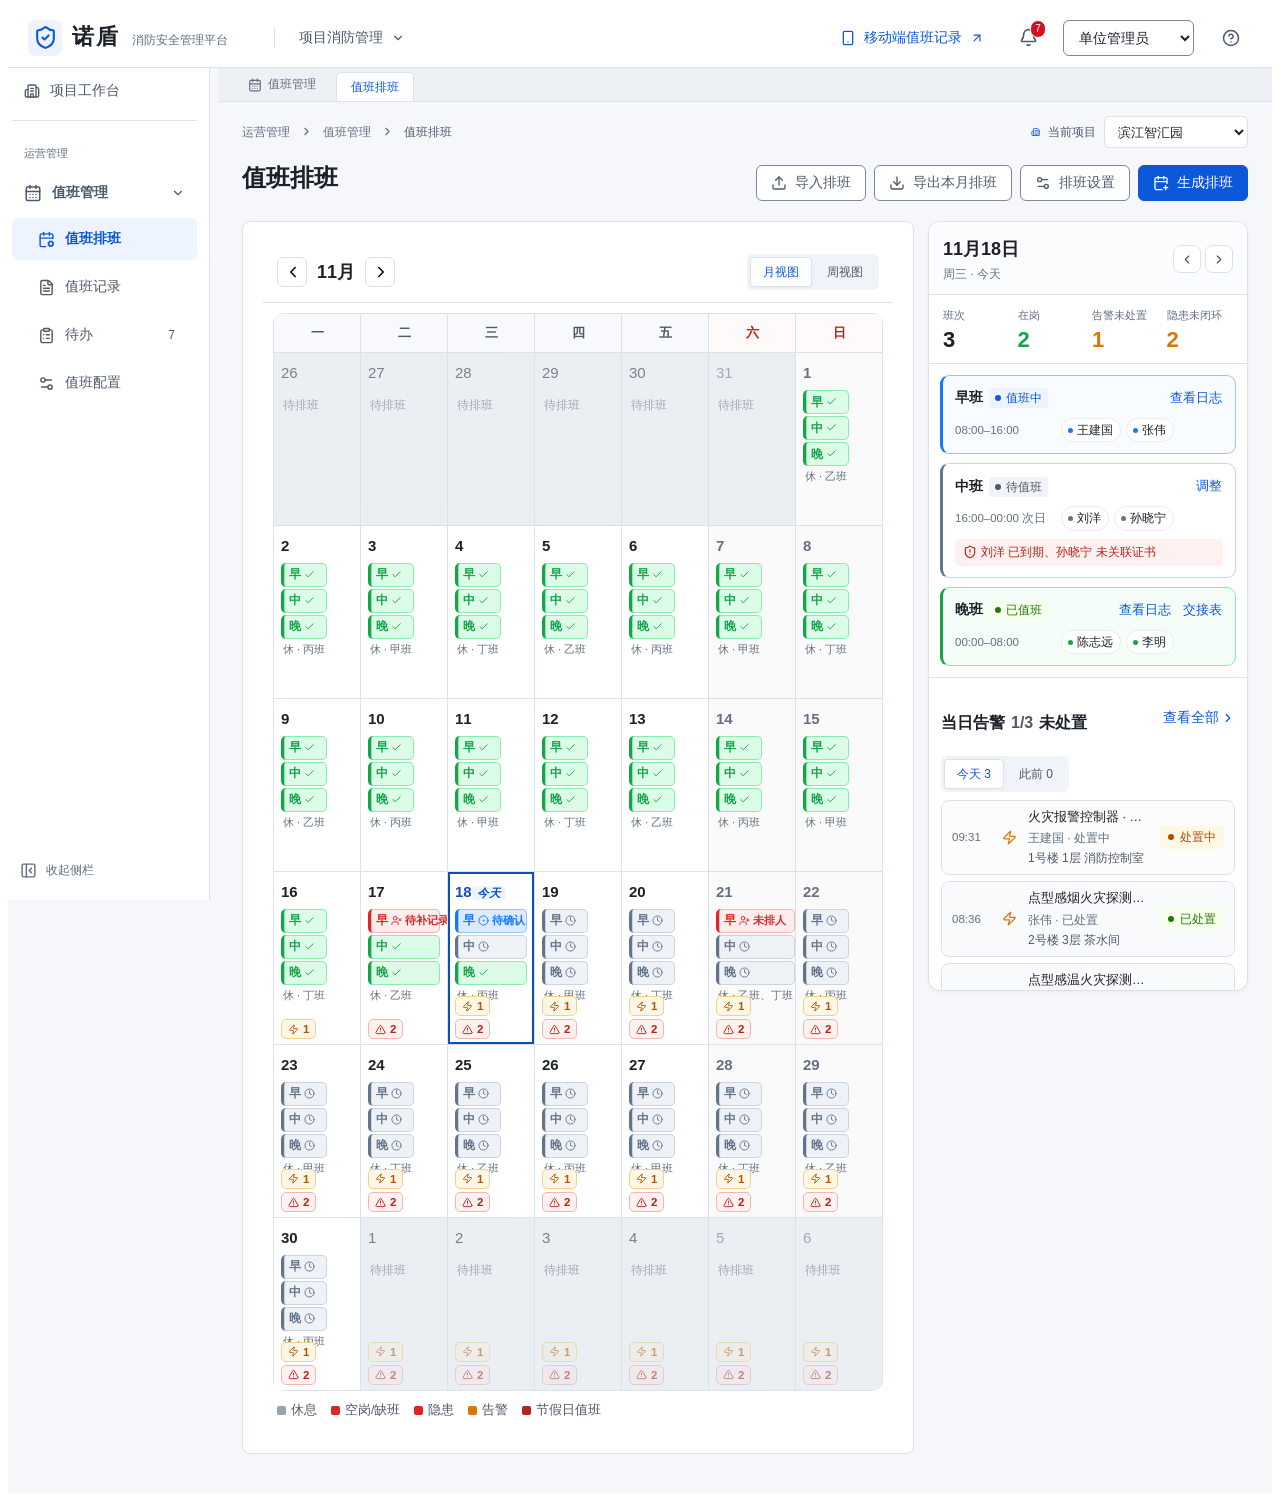
==== commit 22d66801: "publish(root): 值班管理 · 日历与排班 2026-11-22" ====
--- a/index.html
+++ b/index.html
@@ -3,12 +3,12 @@
 <head>
 <meta charset="utf-8" />
 <meta name="viewport" content="width=device-width, initial-scale=1, viewport-fit=cover" />
-<meta name="proto-build" content="mwr678de" />
+<meta name="proto-build" content="mwrf0lb9" />
 <title>诺盾 · 值班管理</title>
-<link rel="stylesheet" href="./assets/app.css?v=mwr678de" />
+<link rel="stylesheet" href="./assets/app.css?v=mwrf0lb9" />
 </head>
 <body>
 <div id="root"></div>
-<script type="module" src="./assets/app.js?v=mwr678de"></script>
+<script type="module" src="./assets/app.js?v=mwrf0lb9"></script>
 </body>
 </html>
--- a/assets/app.css
+++ b/assets/app.css
@@ -1 +1 @@
-.nd-dialog-wide:has(.ss-page){width:1080px;height:max-content;max-height:calc(100dvh - 48px)}.ss-page{display:flex;flex-direction:column;gap:14px}.ss-metrics{display:grid;grid-template-columns:repeat(2,minmax(0,1fr));gap:10px}.ss-metric{display:flex;align-items:center;gap:10px;padding:12px 14px;border:1px solid #e3e9f2;border-radius:8px;background:#fafcff;color:#4e5969}.ss-metric svg{color:#1b76ff;flex:none}.ss-metric>span{display:flex;flex-direction:column;gap:2px;font-size:12px;line-height:16px;min-width:0}.ss-metric strong{font-size:20px;line-height:26px;color:#1d2129;font-variant-numeric:tabular-nums}.ss-metric small{font-size:12px;font-weight:400;color:#626f81}.ss-metric.is-warn{border-color:#f3d8b0;background:#fffaf2}.ss-metric.is-warn svg{color:#ad4e00}.ss-block{border:1px solid #e3e9f2;border-radius:10px;background:#fff;padding:14px 16px 16px;display:flex;flex-direction:column;gap:12px}.ss-block-head{display:flex;align-items:center;gap:10px;flex-wrap:wrap}.ss-block-head h3{display:inline-flex;align-items:center;gap:6px;font-size:15px;font-weight:600;margin:0}.ss-block-head h3 svg{color:#1b76ff}.ss-block-head h4{font-size:13px;font-weight:600;margin:0}.ss-block-head>.nd-muted{font-size:12px}.ss-block-head>:last-child:not(:first-child){margin-left:auto}.ss-subhead{padding-top:4px;border-top:1px dashed #e6ebf2;padding-bottom:2px}.ss-subhead h4{color:#1d2129}.ss-order{display:inline-flex;align-items:center;gap:6px}.ss-order>strong{width:20px;height:20px;border-radius:50%;background:#edf4ff;color:#1b76ff;font-size:12px;display:grid;place-items:center}.ss-order-btns{display:inline-flex;flex-direction:column}.ss-order-btns button{border:0;background:transparent;color:#9aa4b2;height:14px;padding:0 2px;cursor:pointer}.ss-order-btns button:hover:not(:disabled){color:#1b76ff}.ss-order-btns button:disabled{opacity:.35;cursor:not-allowed}.ss-input{height:30px;border:1px solid #7c899b;border-radius:6px;padding:0 6px;font-size:13px;width:100%;min-width:92px}.ss-input-num{width:66px;min-width:66px}.ss-ring-editor{display:flex;align-items:flex-end;gap:8px;flex-wrap:wrap;padding:10px 12px;border:1px dashed #cdd8e6;border-radius:8px;background:#fafcff}.ss-ring-step{position:relative;display:flex;flex-direction:column;gap:4px;padding:8px 10px 6px;border:1px solid #e3e9f2;border-radius:8px;background:#fff;min-width:132px}.ss-step-index{position:absolute;top:-8px;left:8px;height:16px;padding:0 6px;border-radius:8px;background:#1b76ff;color:#fff;font-size:11px;line-height:16px}.ss-ring-step>.nd-field{margin:0}.ss-ring-step>.nd-field>label{font-size:11px;color:#626f81}.ss-step-remove{position:absolute;top:4px;right:4px;border:0;background:transparent;color:#9aa4b2;cursor:pointer;padding:2px}.ss-step-remove:hover:not(:disabled){color:#cf1322}.ss-step-remove:disabled{opacity:.3;cursor:not-allowed}.ss-ring-loop{display:inline-flex;align-items:center;gap:4px;align-self:center;font-size:12px;color:#1b76ff;background:#edf4ff;border-radius:12px;padding:4px 10px}.ss-ring-wrap{display:grid;grid-template-columns:384px minmax(0,1fr);gap:18px;align-items:start}.ss-ring-svg{width:100%;max-width:384px;height:auto}.ss-ring-track{fill:none;stroke:#dbe4f1;stroke-width:1.5;stroke-dasharray:5 4}.ss-ring-arc{stroke:#9fb3cd;fill:none}.ss-ring-arrow{fill:#5f7691}.ss-ring-node{stroke-width:1.5}.ss-ring-label{font-size:11px;fill:#1d2129;font-weight:500}.ss-ring-pill{fill:#fff;stroke:#c9d5e6}.ss-ring-pill-text{font-size:11px;fill:#1d2129}.ss-ring-center-main{font-size:15px;font-weight:600;fill:#1d2129}.ss-ring-center-sub{font-size:11px;fill:#626f81}.ss-fill-0,.ss-slot-0{background:#e8f1ff;border-color:#a9c8f5;color:#1a4b8f}.ss-fill-1,.ss-slot-1{background:#fff3e0;border-color:#f0c58a;color:#8a4b12}.ss-fill-2,.ss-slot-2{background:#e9f7ef;border-color:#9fd8b4;color:#1d6b3c}.ss-fill-rest,.ss-slot-rest{background:#f2f4f7;border-color:#d9dee6;color:#7a8698}.ss-node-0{fill:#e8f1ff;stroke:#7fabef}.ss-node-1{fill:#fff3e0;stroke:#e0a862}.ss-node-2{fill:#e9f7ef;stroke:#6dc48c}.ss-node-rest{fill:#f2f4f7;stroke:#c6ced9}.ss-start-list{display:flex;flex-direction:column;gap:8px}.ss-start-row{display:grid;grid-template-columns:22px 88px minmax(0,1fr) auto;align-items:center;gap:8px;padding:8px 10px;border:1px solid #e9eef5;border-radius:8px;background:#fbfcfe}.ss-start-index{width:20px;height:20px;border-radius:50%;background:#edf4ff;color:#1b76ff;font-size:12px;display:grid;place-items:center}.ss-start-row select{height:30px;border:1px solid #7c899b;border-radius:6px;font-size:12px;padding:0 6px}.ss-start-name{display:flex;flex-direction:column;font-size:13px;font-weight:500;line-height:16px}.ss-start-name small{font-size:11px;color:#626f81;font-weight:400}.ss-chip{display:inline-flex;align-items:center;padding:3px 9px;border:1px solid;border-radius:12px;font-size:12px;white-space:nowrap}.ss-fixed{display:flex;flex-direction:column;gap:10px}.ss-fixed .nd-field{max-width:260px}.ss-table-wrap{overflow-x:auto}.ss-table{width:100%;border-collapse:collapse;font-size:12px}.ss-table caption{text-align:left}.ss-table th,.ss-table td{border:1px solid #e6ebf2;padding:5px 6px;text-align:center;white-space:nowrap}.ss-table thead th{background:#f3f6fb;color:#4e5969;font-weight:500}.ss-table thead th span{display:block;font-size:12px;color:#1d2129}.ss-table thead th small{font-size:10px;color:#9aa4b2}.ss-table tbody th{background:#f8fafd;text-align:left;font-weight:600}.ss-table tbody th small{display:block;font-weight:400;font-size:10px;color:#9aa4b2}.ss-cell{display:inline-flex;align-items:center;justify-content:center;min-width:54px;padding:2px 8px;border:1px solid;border-radius:4px}.ss-cover-row td{background:#fafcff}.ss-cover-row th{color:#4e5969}.ss-ok{display:inline-flex;align-items:center;gap:3px;color:#237804;font-size:11px}.ss-miss{color:#cf1322;font-size:11px}.ss-checks{list-style:none;margin:0;padding:0;display:flex;flex-direction:column;gap:7px}.ss-checks li{display:flex;align-items:flex-start;gap:7px;font-size:12px;line-height:18px;color:#4e5969}.ss-checks li svg{flex:none;margin-top:2px}.ss-checks li.is-ok svg{color:#237804}.ss-checks li.is-warn svg{color:#ad4e00}.ss-checks li.is-bad svg{color:#cf1322}.ss-checks li.is-bad{color:#cf1322}.ss-baseline{margin:0;line-height:18px}@media (max-width: 900px){.ss-ring-wrap{grid-template-columns:1fr}.ss-metrics{grid-template-columns:repeat(2,minmax(0,1fr))}.ss-ring-svg{max-width:320px;margin:0 auto}}.dc-page{display:flex;flex-direction:column;gap:16px}.dc-metrics{display:grid;grid-template-columns:repeat(4,minmax(0,1fr));gap:12px}.dc-metrics.is-staff{grid-template-columns:repeat(2,minmax(0,1fr))}.nd-summary-strip.is-compact strong{font-size:15px;line-height:22px;display:block;margin-top:2px;white-space:nowrap;overflow:hidden;text-overflow:ellipsis}.nd-summary-strip.is-compact>div,.nd-summary-strip.is-compact>button{padding-top:4px;padding-bottom:4px}.nd-crew-table th,.nd-crew-table td{white-space:nowrap}.nd-crew-table th:nth-child(1){width:82px}.nd-crew-table th:nth-child(3){width:64px}.nd-crew-table th:nth-child(4){width:196px}.nd-crew-table th:nth-child(5){width:150px}.nd-crew-table th:nth-child(6){width:132px}.dc-metric{display:flex;align-items:flex-start;gap:10px;padding:14px 16px;text-align:left;background:var(--nd-surface);border:1px solid var(--nd-border);border-radius:10px;cursor:pointer}.dc-metric:hover{border-color:var(--nd-action)}.dc-metric>svg{color:var(--nd-action);margin-top:2px}.dc-metric span{display:flex;flex-direction:column;gap:2px;color:var(--nd-secondary);font-size:14px}.dc-metric strong{color:var(--nd-ink);font-size:22px;line-height:1.2}.dc-metric small{font-size:12px;color:var(--nd-muted);font-weight:400}.dc-metric em{font-style:normal;font-size:12px;color:var(--nd-muted)}.dc-metric.is-warn>svg,.dc-metric.is-warn strong{color:var(--nd-warning)}.dc-today-strip{display:flex;align-items:center;gap:14px;padding:10px 16px;background:var(--nd-subtle);border:1px solid var(--nd-border);border-radius:10px;flex-wrap:wrap}.dc-today-head{display:flex;align-items:center;gap:8px;font-weight:600;color:var(--nd-ink);white-space:nowrap}.dc-live-dot{width:8px;height:8px;border-radius:50%;background:var(--nd-action);box-shadow:0 0 0 4px color-mix(in srgb,var(--nd-action) 16%,transparent)}.dc-today-shifts{display:flex;gap:8px;flex-wrap:wrap;flex:1}.dc-today-shift{display:flex;align-items:center;gap:8px;padding:8px 12px;border-radius:999px;background:var(--nd-surface);border:1px solid var(--nd-border);cursor:pointer;font-size:13px}.dc-today-shift strong{font-size:14px}.dc-today-shift span{color:var(--nd-muted)}.dc-state{font-style:normal;padding:2px 9px;border-radius:999px;font-size:12px}.dc-state.is-active{color:#0b4bb3;background:#e8f0ff}.dc-state.is-done{color:#1a7f45;background:#e8f6ee}.dc-state.is-archived{color:#146b3a;background:#d9f2e3}.dc-state.is-unsigned{color:#9a5b00;background:#fff3d6}.dc-state.is-handover{color:#b42318;background:#fde8e6}.dc-state.is-missing{color:#6b7280;background:#f1f3f5}.dc-state.is-waiting{color:#6b7280;background:#f8f9fa}.dc-today-more{display:inline-flex;align-items:center;gap:4px;background:none;border:0;color:var(--nd-action);cursor:pointer;font-size:13px}.dc-calendar-panel{padding:0;overflow:hidden}.dc-toolbar{display:flex;align-items:center;justify-content:space-between;padding:14px 16px;border-bottom:1px solid var(--nd-border)}.dc-toolbar-left{display:flex;align-items:center;gap:8px}.dc-toolbar h2{margin:0;font-size:22px;font-weight:650;letter-spacing:.5px}.dc-arrow{display:grid;place-items:center;width:30px;height:30px;border-radius:6px;border:1px solid var(--nd-border);background:var(--nd-surface);cursor:pointer}.dc-arrow:hover{border-color:var(--nd-action);color:var(--nd-action)}.dc-grid{display:grid;grid-template-columns:repeat(7,minmax(0,1fr))}.dc-weekday{padding:10px;font-size:13px;color:var(--nd-secondary);text-align:left;border-bottom:1px solid var(--nd-border);background:var(--nd-subtle)}.dc-weekday.is-weekend{color:var(--nd-secondary)}.dc-day{min-height:88px;padding:8px 10px;border:0;border-right:1px solid var(--nd-border);border-bottom:1px solid var(--nd-border);background:var(--nd-surface);text-align:left;cursor:pointer;display:flex;flex-direction:column;gap:8px}.dc-day:hover{background:var(--nd-row-hover)}.dc-day.is-outside{color:var(--nd-disabled);background:var(--nd-subtle)}.dc-day.is-today{box-shadow:inset 0 0 0 2px var(--nd-action);background:color-mix(in srgb,var(--nd-action) 4%,var(--nd-surface))}.dc-grid.is-week .dc-day{min-height:196px;padding:12px}.dc-day-head{display:flex;align-items:center;justify-content:space-between}.dc-day-number{font-weight:600;font-size:15px;color:var(--nd-secondary)}.dc-day.is-today .dc-day-number{color:var(--nd-action);background:var(--nd-action);color:#fff;border-radius:999px;padding:2px 10px;font-size:13px}.dc-cert-flag{color:var(--nd-danger);display:inline-flex}.dc-chips{display:flex;gap:6px;flex-wrap:wrap}.dc-chip{display:inline-flex;align-items:center;gap:5px;padding:4px 9px;border-radius:6px;min-height:26px;font-size:12.5px;line-height:1.4;border:1px solid transparent;border-left-width:3px;font-weight:500}.dc-chip i{font-style:normal}.dc-chip.is-active{color:#0b4bb3;background:#e8f0ff;border-color:#bfd3ff}.dc-chip.is-done{color:#1a7f45;background:#e8f6ee;border-color:#bfe5cd}.dc-chip.is-archived{color:#146b3a;background:#d9f2e3;border-color:#a9dcbc}.dc-chip.is-unsigned{color:#9a5b00;background:#fff3d6;border-color:#f0d28a}.dc-chip.is-handover{color:#b42318;background:#fde8e6;border-color:#f3b6b0}.dc-chip.is-missing{color:#6b7280;background:#f1f3f5;border-color:#e3e6e9}.dc-chip.is-waiting{color:#6b7280;background:#f8f9fa;border-style:dashed;border-color:#d9dde3}.dc-chip.is-own{box-shadow:0 0 0 2px color-mix(in srgb,var(--nd-action) 35%,transparent)}.dc-handover-flag{width:5px;height:5px;border-radius:50%;background:#b42318;display:inline-block}.dc-day-alerts{display:flex;gap:6px;flex-wrap:wrap;margin-top:auto}.dc-alert{display:inline-flex;align-items:center;gap:4px;padding:2px 8px;border-radius:6px;font-size:12px;font-weight:600;line-height:1.5;border:1px solid transparent}.dc-alert.is-hazard{color:#cf1322;background:#fff1f0;border-color:#f3b6b0}.dc-alert.is-alarm{color:#ad4e00;background:#fff7e6;border-color:#f0d28a}.dc-legend .dc-alert{padding:1px 8px;font-weight:500}.dc-others,.dc-empty{font-size:12px;color:var(--nd-muted)}.dc-week-names{display:flex;flex-direction:column;gap:5px;font-size:13px;color:var(--nd-secondary)}.dc-week-names span{display:flex;flex-direction:column}.dc-week-names strong{font-size:13px;color:var(--nd-ink)}.dc-legend{display:flex;align-items:center;gap:14px;flex-wrap:wrap;padding:10px 16px;font-size:13px;color:var(--nd-secondary);border-top:1px solid var(--nd-border)}.dc-legend-top{border-top:0;border-bottom:1px solid var(--nd-border);background:var(--nd-subtle);padding:8px 16px}.dc-legend>span{display:inline-flex;align-items:center;gap:5px}.dc-legend-dot{width:10px;height:10px;border-radius:3px;border:1px solid transparent}.dc-legend-dot.is-active{background:#e8f0ff;border-color:#bfd3ff}.dc-legend-dot.is-done{background:#e8f6ee;border-color:#bfe5cd}.dc-legend-dot.is-archived{background:#d9f2e3;border-color:#a9dcbc}.dc-legend-dot.is-unsigned{background:#fff3d6;border-color:#f0d28a}.dc-legend-dot.is-handover{background:#fde8e6;border-color:#f3b6b0}.dc-legend-dot.is-missing{background:#f1f3f5;border-color:#e3e6e9}.dc-legend-dot.is-waiting{background:#f8f9fa;border-color:#d9dde3}.dc-legend-note{margin-left:auto;color:var(--nd-muted)}.dc-ov-counts{display:grid;grid-template-columns:repeat(4,minmax(0,1fr));gap:10px;margin-bottom:16px}.dc-ov-counts>div{padding:12px;border:1px solid var(--nd-border);border-radius:8px;background:var(--nd-subtle);display:flex;flex-direction:column;gap:2px}.dc-ov-counts span{font-size:12px;color:var(--nd-secondary)}.dc-ov-counts strong{font-size:22px;color:var(--nd-ink)}.dc-ov-counts small{font-size:11px;color:var(--nd-muted)}.dc-ov-title{display:flex;align-items:center;gap:6px;margin:16px 0 8px;font-size:14px;color:var(--nd-ink)}.dc-ov-shifts{display:grid;grid-template-columns:repeat(auto-fit,minmax(240px,1fr));gap:10px}.dc-ov-shift{border:1px solid var(--nd-border);border-radius:8px;padding:10px 12px;background:var(--nd-surface)}.dc-ov-shift-head{display:flex;align-items:center;gap:8px}.dc-ov-shift-head strong{font-size:15px}.dc-ov-shift-head span{color:var(--nd-muted);font-size:12px}.dc-ov-shift p{margin:6px 0;font-size:12px;color:var(--nd-secondary)}.dc-ov-actions{display:flex;gap:6px;flex-wrap:wrap;align-items:center}.dc-ov-hint{font-size:11px;color:var(--nd-muted)}.dc-ov-columns{display:grid;grid-template-columns:1fr 1fr;gap:20px}.dc-ov-list{list-style:none;margin:0;padding:0;display:flex;flex-direction:column;gap:6px}.dc-ov-list li{display:flex;align-items:flex-start;justify-content:space-between;gap:10px;padding:8px 10px;border:1px solid var(--nd-border);border-radius:6px}.dc-ov-list strong{display:block;font-size:13px;font-weight:550}.dc-ov-list small{color:var(--nd-muted);font-size:11px}.dc-ov-note{display:flex;align-items:center;gap:4px;margin-top:18px;font-size:11px}@media (max-width: 900px){.dc-metrics,.dc-ov-counts{grid-template-columns:repeat(2,minmax(0,1fr))}.dc-ov-columns{grid-template-columns:1fr}}@media (max-width: 600px){.dc-day{min-height:72px;padding:6px}.dc-chips .dc-chip{padding:2px 6px;font-size:11.5px;min-height:24px}.dc-legend{gap:8px}.dc-toolbar h2{font-size:18px}}.dr-page{--dr-active: #1677ff;--dr-active-bg: #dbeafe;--dr-active-border: #93c5fd;--dr-done: #16a34a;--dr-done-bg: #dcfce7;--dr-done-border: #86efac;--dr-waiting: #64748b;--dr-waiting-bg: #eef2f7;--dr-waiting-border: #cbd5e1;--dr-pending: #d97706;--dr-pending-bg: #fef3c7;--dr-pending-border: #fbbf24;--dr-danger: #dc2626;--dr-danger-bg: #ffecec;--dr-danger-border: #f9b4b4}.dr-day-metrics{display:grid;grid-template-columns:repeat(4,1fr);gap:8px;padding:12px 14px 10px;border-bottom:1px solid var(--nd-border, #e5e7eb)}.dr-dm{display:flex;flex-direction:column;gap:2px;min-width:0}.dr-dm span{font-size:11px;color:var(--nd-muted, #667085);white-space:nowrap}.dr-dm strong{font-size:22px;font-weight:700;color:var(--nd-ink, #101828);line-height:1.2}.dr-dm.is-ok strong{color:#16a34a}.dr-dm.is-warn strong{color:#d97706}.dr-overview-count{margin:8px 0;font-size:13px;line-height:22px;color:var(--nd-secondary)}.dr-shell{display:grid;grid-template-columns:minmax(0,1fr) 320px;gap:14px;align-items:start}.dr-calendar-panel{min-width:0;overflow:visible}.dr-toolbar{display:flex;align-items:center;justify-content:space-between;gap:12px;padding:12px 14px;border-bottom:1px solid var(--nd-border, #e5e7eb)}.dr-toolbar-left,.dr-toolbar-right{display:flex;align-items:center;gap:10px}.dr-toolbar h2{margin:0;font-size:18px}.dr-back-current{min-height:30px;padding:4px 10px;font-size:12px;gap:6px}.dr-grid{display:grid;grid-template-columns:repeat(7,minmax(0,1fr));gap:1px;margin:10px;padding:1px;background:var(--nd-border, #e5e7eb);border-radius:10px;overflow:hidden}.dr-weekday{padding:9px 6px;background:#f7f9fc;color:var(--nd-secondary, #475467);text-align:center;font-size:13px;font-weight:600}.dr-weekday.is-weekend{color:#b42318;background:snow}.dr-day{position:relative;display:flex;flex-direction:column;min-height:110px;padding:8px 7px 22px;border:0;background:#fff;color:var(--nd-ink, #101828);text-align:left;cursor:pointer;overflow:hidden}.dr-day:hover{background:#fbfcfe}.dr-day.is-outside{opacity:.5;background:#fafafa}.dr-day.is-today{background:#f5f9ff;box-shadow:none}.dr-day.is-today .dr-day-number{color:#0b4fbd}.dr-day.is-selected{background:#fff;box-shadow:inset 0 0 0 2px #0b4fbd;z-index:2}.dr-day.is-today.is-selected{background:#fff;box-shadow:inset 0 0 0 2px #0b4fbd}.dr-day.is-weekend{background:#fafafa}.dr-day.is-weekend .dr-day-number{color:#667085}.dr-day.is-holiday{background:#fff7f5}.dr-day.is-holiday .dr-day-number{color:#b42318}.dr-day.is-rest{background:#f5f6f7}.dr-day.is-rest .dr-day-number{color:var(--nd-muted, #98a2b3)}.dr-day.is-gap{background:var(--dr-danger-bg, #ffecec)}.dr-day.is-gap .dr-day-number{color:var(--dr-danger, #dc2626)}.dr-day.is-partial-gap{background:#fff7ed}.dr-day.is-partial-gap .dr-day-number{color:#b45309}.dr-day.is-adjusted-workday .dr-day-number{color:var(--nd-ink, #101828)}.dr-day-holiday{font-style:normal;font-size:10.5px;font-weight:600;color:#b42318;margin-left:4px}.dr-day-adj{font-size:10.5px;font-weight:600;color:#667085;border:1px solid #d0d5dd;border-radius:4px;padding:0 4px;line-height:1.5}.dr-shift-line.is-holiday{--st-border: #f3b6b0}.dr-shift-holiday{flex:none;font-style:normal;font-size:10px;font-weight:700;color:#b42318;border:1px solid #f3b6b0;border-radius:4px;padding:0 3px;line-height:1.4}.dr-dot.is-holiday{background:#b42318}.dr-day-head{display:flex;align-items:center;justify-content:space-between;min-height:18px;gap:4px}.dr-day-number{font-size:15px;font-weight:700}.dr-day.is-outside .dr-day-number{font-weight:500}.dr-today-tag{padding:1px 5px;border-radius:4px;background:#eef5ff;color:#0b4fbd;font-size:11.5px;font-weight:600;line-height:1.5}.dr-day-lines{display:flex;flex-direction:column;flex:1 1 auto;gap:2px;margin-top:5px;margin-bottom:18px;min-width:0;min-height:0}.dr-shift-line{display:flex;align-items:center;gap:3px;min-width:0;height:24px;padding:0 3px 0 5px;border-radius:5px;border-left:3px solid var(--st, #64748b);background:var(--st-bg, #f8fafc);box-shadow:inset 0 0 0 1px var(--st-border, #e2e8f0);color:var(--nd-ink, #101828);font-size:12px}.dr-shift-line>i{display:none}.dr-shift-line>b{flex:none;color:var(--st, #64748b);font-size:12px;font-weight:800}.dr-shift-line>.dr-state-text{flex:none;font-style:normal;font-size:11px;font-weight:600;line-height:1;color:var(--st, #64748b)}.dr-shift-line>.dr-line-people{display:none}.dr-unassigned{color:#b42318!important;font-weight:600}.dr-shift-line>svg{flex:none;color:var(--st, #16a34a)}.dr-empty,.dr-day-empty{color:var(--nd-muted, #98a2b3);font-size:11.5px;padding:6px 2px}.dr-day-empty.is-gap-text{color:var(--dr-danger, #dc2626);font-weight:600}.dr-rest-line{display:block;min-width:0;overflow:hidden;text-overflow:ellipsis;white-space:nowrap;color:var(--nd-muted, #98a2b3);font-size:11px;line-height:1.4;padding:1px 2px}.dr-shift-line.is-active,.dr-shift-row.is-active{--st: var(--dr-active);--st-bg: var(--dr-active-bg);--st-border: var(--dr-active-border)}.dr-shift-line.is-done,.dr-shift-row.is-done{--st: var(--dr-done);--st-bg: var(--dr-done-bg);--st-border: var(--dr-done-border)}.dr-shift-line.is-archived,.dr-shift-row.is-archived{--st: #15803d;--st-bg: #f0fdf4;--st-border: #bbf7d0}.dr-shift-line.is-waiting,.dr-shift-row.is-waiting{--st: var(--dr-waiting);--st-bg: var(--dr-waiting-bg);--st-border: var(--dr-waiting-border)}.dr-shift-line.is-pending,.dr-shift-row.is-pending{--st: var(--dr-pending);--st-bg: var(--dr-pending-bg);--st-border: var(--dr-pending-border)}.dr-shift-line.is-handover,.dr-shift-row.is-handover{--st: #ea580c;--st-bg: #ffedd5;--st-border: #fdba74}.dr-shift-line.is-missing,.dr-shift-row.is-missing,.dr-shift-line.is-danger,.dr-shift-row.is-danger{--st: var(--dr-danger);--st-bg: var(--dr-danger-bg);--st-border: var(--dr-danger-border)}.dr-day-alerts{position:absolute;left:7px;right:7px;bottom:5px;display:flex;flex-wrap:wrap;gap:3px 10px}.dr-alert{display:inline-flex;align-items:center;gap:4px;font-size:11.5px;font-weight:600;line-height:1.4;white-space:nowrap;cursor:pointer;padding:1px 6px;border-radius:5px;border:1px solid transparent}.dr-alert>svg{flex:none}.dr-alert.is-alarm{color:#b45309;background:#fff7e6;border-color:#f0d28a}.dr-alert.is-hazard,.dr-alert.is-gap{color:#b42318;background:#fff1f0;border-color:#f3b6b0}.dr-dot.is-hazard,.dr-dot.is-gap{background:#dc2626}.dr-dot.is-rest{background:#98a2b3}.dr-dot.is-alarm{background:#d97706}.dr-grid.is-week .dr-day{min-height:140px;padding:7px 5px 22px}.dr-legend{display:flex;flex-wrap:wrap;align-items:center;gap:6px 14px;padding:0 14px 12px;color:var(--nd-secondary, #475467);font-size:12.5px}.dr-legend>span{display:inline-flex;align-items:center;gap:5px}.dr-dot{width:9px;height:9px;border-radius:2px;display:inline-block}.dr-side{position:sticky;top:14px;display:flex;flex-direction:column;max-height:calc(100vh - 130px);background:#fff;border:1px solid var(--nd-border, #e5e7eb);border-radius:12px;overflow:hidden;box-shadow:0 1px 3px #1018280d}.dr-side-body{flex:1 1 auto;min-height:0;overflow-y:auto;overscroll-behavior:contain}.dr-side-head{display:flex;align-items:center;justify-content:space-between;gap:12px;padding:13px 14px 11px;border-bottom:1px solid var(--nd-border, #e5e7eb);background:#fbfcfe}.dr-side-head>div:first-child{display:flex;flex-direction:column;gap:2px}.dr-side-date{color:var(--nd-ink, #101828);font-size:18px;font-weight:700}.dr-side-head small{color:var(--nd-muted, #667085);font-size:12px}.dr-side-nav{display:flex;gap:4px}.dr-side-nav button{width:28px;height:28px;display:inline-flex;align-items:center;justify-content:center;border:1px solid var(--nd-border, #e5e7eb);border-radius:7px;background:#fff;color:var(--nd-secondary, #475467);cursor:pointer}.dr-side-nav button:hover{border-color:#1677ff;color:#0b4fbd}.dr-day-list{display:flex;flex-direction:column;gap:9px;padding:11px}.dr-shift-row{display:flex;flex-direction:column;gap:8px;padding:11px 12px;border:1px solid var(--st-border, #e2e8f0);border-left:3px solid var(--st, #64748b);border-radius:9px;background:#fff}.dr-shift-row.is-active{background:#f8fbff}.dr-shift-row.is-done{background:#f4fdf8}.dr-shift-row.is-pending{background:#fffdf7}.dr-shift-row.is-danger{background:snow}.dr-shift-top{display:flex;align-items:center;justify-content:space-between;gap:10px}.dr-shift-meta{display:flex;align-items:center;gap:10px}.dr-shift-time{flex:none;width:96px;font-size:11.5px;color:var(--nd-muted, #667085);line-height:1.45;word-break:keep-all}.dr-shift-title-row{display:flex;align-items:center;gap:6px;min-width:0}.dr-shift-title-row strong{color:var(--nd-ink, #101828);font-size:14px;white-space:nowrap;flex:none}.dr-shift-title-row .nd-badge{min-height:20px;padding:1px 6px;gap:5px;font-size:11.5px}.dr-people{flex:1;min-width:0;display:flex;flex-wrap:wrap;gap:5px}.dr-person{display:inline-flex;align-items:center;gap:4px;padding:2px 7px 2px 6px;border:1px solid #eaecf0;border-radius:999px;background:#fff;color:var(--nd-ink, #101828);font-size:12px}.dr-person:before{content:"";width:5px;height:5px;border-radius:50%;background:var(--st, #98a2b3)}.dr-muted{color:var(--nd-muted, #98a2b3);font-size:12px}.dr-cert-warn{display:flex;align-items:flex-start;gap:4px;padding:5px 8px;border-radius:5px;background:#fff1f0;color:#b42318;font-size:12px;line-height:1.4}.dr-cert-warn svg{flex:none;margin-top:1px}.dr-shift-actions{display:flex;flex-wrap:wrap;justify-content:flex-end;align-items:center;gap:2px 10px}.dr-shift-actions .nd-btn{min-height:auto;padding:1px 0;font-size:12.5px;gap:4px;line-height:1.5;border-radius:0}.dr-side-empty{display:flex;flex-direction:column;align-items:center;gap:5px;padding:42px 16px;color:var(--nd-muted, #667085);text-align:center}.dr-side-empty svg{color:#b2c7e6}.dr-side-empty strong{color:var(--nd-secondary, #475467);font-size:13px}.dr-side-empty small{font-size:11px}.dr-chain{padding:4px 0 2px}.dr-ledger{border-top:1px solid var(--nd-border, #e5e7eb);padding:10px 12px 12px;display:grid;gap:14px}.dr-ledger-section{display:grid;gap:8px}.dr-ledger-head{display:flex;align-items:center;justify-content:space-between;gap:8px}.dr-ledger-title{display:flex;align-items:baseline;gap:6px;font-size:13px;font-weight:600;color:var(--nd-ink, #101828)}.dr-ledger-title strong{color:var(--nd-secondary, #475467);font-weight:600}.dr-ledger-more{display:inline-flex;align-items:center;gap:2px;border:0;background:none;padding:0;font-size:12px;color:var(--nd-action, #0d58d9);cursor:pointer}.dr-ledger-groups{display:grid;gap:8px}.dr-ledger-bar{display:flex;justify-content:flex-start}.dr-ledger-list{list-style:none;margin:0;padding:0;display:grid;gap:6px}.dr-ledger-list li{display:grid;grid-template-columns:42px 18px 1fr auto;align-items:center;gap:8px;padding:7px 10px;border:1px solid var(--nd-border, #e5e7eb);border-radius:8px;background:#fcfcfd;cursor:pointer}.dr-ledger-list li:hover{border-color:var(--nd-action, #0d58d9);background:var(--nd-selected, #f2f6ff)}.dr-ledger-list li.is-closed{background:#f8fafc}.dr-ledger-list li.is-closed:hover{background:#f1f5f9}.dr-ledger-time{font-size:11.5px;color:var(--nd-muted, #98a2b3);white-space:nowrap}.dr-ledger-icon{flex:none}.dr-ledger-icon.is-alarm{color:#d97706}.dr-ledger-icon.is-hazard{color:#dc2626}.dr-ledger-main{min-width:0;display:grid;gap:2px}.dr-ledger-main strong{font-size:12.5px;font-weight:500;overflow:hidden;text-overflow:ellipsis;white-space:nowrap}.dr-ledger-main small{font-size:11.5px;color:var(--nd-muted, #98a2b3);overflow:hidden;text-overflow:ellipsis;white-space:nowrap}.dr-ledger-main .dr-ledger-location{color:var(--nd-secondary, #475467)}.dr-ledger-note{margin:0;font-size:11.5px;color:var(--nd-muted, #98a2b3)}.dr-ledger-empty{margin:0;font-size:12px}.dr-matter-title{margin:16px 0 6px;font-size:13px;color:var(--nd-ink, #101828)}.dr-matter-detail{margin:0;font-size:13px;line-height:21px;color:var(--nd-secondary, #475467)}.dr-matter-timeline{list-style:none;margin:0;padding:0;display:grid;gap:10px}.dr-matter-timeline li{display:flex;gap:10px}.dr-matter-step-time{flex:none;width:92px;font-size:11.5px;color:var(--nd-muted, #98a2b3);line-height:21px}.dr-matter-step{min-width:0}.dr-matter-step strong{font-size:12.5px;color:var(--nd-ink, #101828)}.dr-matter-step p{margin:2px 0 0;font-size:12px;line-height:19px;color:var(--nd-secondary, #475467)}@media (max-width: 1120px){.dr-shell{grid-template-columns:1fr}.dr-side{position:static;max-height:none;overflow:visible}.dr-side-body{max-height:none;overflow:visible}.dr-day-list{max-height:420px}}.ls-root,.ls-form{min-width:0;font-size:14px;line-height:22px;color:var(--nd-text-primary, #1d2129)}.ls-entry{display:flex;justify-content:flex-end;margin:16px 0}.ls-history{margin:16px 0;padding:20px;background:var(--nd-surface, #fff);border:1px solid var(--nd-border, #dce2ea);border-radius:8px}.ls-history h2{margin:0 0 12px;font-size:16px;line-height:24px}.ls-history h3{font-size:14px;margin:12px 0 4px}.ls-history p,.ls-form>p{margin:8px 0;white-space:pre-wrap;overflow-wrap:anywhere}.ls-record{padding:16px 0;border-top:1px solid var(--nd-border, #dce2ea);break-inside:avoid}.ls-record header{display:flex;justify-content:space-between;align-items:center;gap:12px}.ls-record ul{padding-left:20px;margin:4px 0}.ls-record li{white-space:pre-wrap;overflow-wrap:anywhere}.ls-history-body.is-collapsed{display:none}.ls-form{display:grid;gap:20px}.ls-form>p{margin:0}.ls-form details{border-top:1px solid var(--nd-border, #dce2ea)}.ls-form summary{cursor:pointer;min-height:44px;padding:12px 0;font-weight:600}.ls-fields{display:grid;gap:20px}.ls-fields fieldset{min-width:0;border:1px solid var(--nd-border, #dce2ea);padding:16px;border-radius:6px;display:grid;gap:16px}.ls-fields legend{max-width:100%;white-space:normal;overflow-wrap:anywhere}.ls-mobile .nd-btn,.ls-mobile input,.ls-mobile select{min-height:44px;font-size:14px}.ls-mobile .ls-history{padding:16px}.ls-mobile .ls-record header{flex-wrap:wrap}.ls-form textarea{font-size:14px}.ls-form .nd-field{min-width:0}.ls-form input,.ls-form select,.ls-form textarea{width:100%;max-width:100%;box-sizing:border-box}@media (max-width: 600px){.ls-root .nd-btn,.ls-form .nd-btn,.ls-form input,.ls-form select{min-height:44px;font-size:14px}.ls-record header{flex-wrap:wrap}}@media print{.ls-root .nd-btn,.ls-root dialog,.ls-entry{display:none!important}.ls-history{border:0;padding:0;margin:12px 0;color:#000}.ls-history-body.is-collapsed{display:block!important}}.nd-handover-counts{display:flex;flex-wrap:wrap;gap:16px 32px;margin:0 0 16px;padding:0 0 16px;border-bottom:1px solid var(--nd-border)}.nd-handover-counts>div{display:flex;align-items:baseline;gap:12px}.nd-handover-counts dt{color:var(--nd-secondary);font-size:14px}.nd-handover-counts dd{margin:0;color:var(--nd-ink);font-size:16px;font-weight:600}.nd-handover-signing{margin-top:20px;border-top:1px solid var(--nd-border)}.nd-handover-signing>summary{min-height:44px;padding:12px 0;cursor:pointer;font-size:14px;font-weight:600}.nd-handover-signing>summary:focus-visible{outline:2px solid var(--nd-action);outline-offset:2px}@media (max-width: 700px){.nd-handover-counts{gap:12px 20px}}.nd-todo-list{display:flex;flex-direction:column}.nd-todo-row{display:flex;align-items:flex-start;gap:12px;padding:14px 16px;border-bottom:1px solid var(--nd-border)}.nd-todo-row:last-child{border-bottom:0}.nd-todo-icon{display:grid;place-items:center;width:34px;height:34px;border-radius:8px;background:var(--nd-subtle);color:var(--nd-secondary);flex:0 0 auto}.nd-todo-icon.is-transfer,.nd-todo-icon.is-confirm{color:#0b4bb3;background:#e8f0ff}.nd-todo-icon.is-sign{color:#9a5b00;background:#fff3d6}.nd-todo-icon.is-handover,.nd-todo-icon.is-cert{color:#b42318;background:#fde8e6}.nd-todo-main{flex:1;min-width:0;display:flex;flex-direction:column;gap:3px}.nd-todo-main strong{font-size:14px;color:var(--nd-ink)}.nd-todo-main p{margin:0;font-size:12px;color:var(--nd-secondary)}.nd-todo-main small{font-size:12px;line-height:18px;color:var(--nd-muted)}.nd-todo-filters{gap:8px;flex-wrap:wrap}.nd-todo-empty{padding:16px;color:var(--nd-muted)}.nd-todo-empty p{margin:0 0 12px}.nd-todos .nd-dialog :where(select,textarea){width:100%}.nd-todos .nd-dialog textarea{min-height:96px}@media (max-width: 600px){.nd-todo-row{flex-wrap:wrap}.nd-todo-main{flex-basis:calc(100% - 48px)}.nd-todos .nd-btn,.nd-todos .nd-icon-btn,.nd-todos select{min-height:44px}.nd-todos .nd-icon-btn{min-width:44px}}.nd-mobile-content .nd-segmented{flex-shrink:0}.nd-mobile-content .nd-segmented label{padding:2px 0}.nd-mobile-content .nd-segmented span{display:flex;align-items:center;min-height:34px;padding:0 12px;font-size:14px}.nd-mcal{min-width:0;background:var(--nd-surface);border:1px solid var(--nd-border);border-radius:8px;padding:12px 4px;margin-bottom:12px}.nd-mcal-bar{display:flex;align-items:center;justify-content:space-between;gap:8px;margin-bottom:8px}.nd-mcal-title{font-size:15px;font-weight:600;line-height:22px}.nd-mcal-nav{width:44px;height:44px;display:inline-flex;align-items:center;justify-content:center;border:0;border-radius:6px;background:transparent;color:var(--nd-secondary)}.nd-mcal-nav:hover:not(:disabled){background:var(--nd-selected);color:var(--nd-action)}.nd-mcal-nav:disabled{color:var(--nd-disabled)}.nd-mcal-week{display:grid;grid-template-columns:repeat(7,1fr);margin-bottom:4px}.nd-mcal-week>span{text-align:center;font-size:14px;line-height:22px;color:var(--nd-secondary)}.nd-mcal-grid{display:grid;grid-template-columns:repeat(7,minmax(0,1fr))}.nd-mcal-cell{position:relative;min-width:0;min-height:58px;border:0;border-radius:6px;background:transparent;display:flex;flex-direction:column;align-items:center;justify-content:flex-start;gap:3px;padding:4px 1px;font-size:15px;color:var(--nd-ink)}.nd-mcal-cell:focus-visible,.nd-mcal-nav:focus-visible{outline:2px solid var(--nd-brand);outline-offset:-2px}.nd-mcal-cell:disabled{color:var(--nd-disabled)}.nd-mcal-cell.is-outside{visibility:hidden}.nd-mcal-cell.is-today .nd-mcal-num{color:var(--nd-action);font-weight:600}.nd-mcal-cell.is-selected{background:var(--nd-selected)}.nd-mcal-cell.is-selected .nd-mcal-num{color:var(--nd-action);font-weight:600}.nd-mcal-num{position:relative;max-width:100%;line-height:20px;font-size:15px;overflow-wrap:anywhere}.nd-mcal-alert-dot{display:inline-block;width:6px;height:6px;border-radius:50%;background:var(--nd-danger);flex-shrink:0}.nd-mcal-cell .nd-mcal-alert-dot{position:absolute;top:4px;right:4px}.nd-mcal-cell.is-rest{background:var(--nd-fill, #f5f5f5)}.nd-mcal-rest{font-size:12px;line-height:1;color:var(--nd-secondary)}.nd-mcal-shifts{display:flex;flex-direction:column;gap:3px;width:100%;min-width:0;align-items:center}.nd-mcal-shift{position:relative;display:inline-flex;align-items:center;justify-content:center;width:24px;height:22px;border-radius:5px}.nd-mcal-shift svg{flex-shrink:0}.nd-mcal-state-badge{position:absolute;right:-2px;bottom:-2px;display:inline-flex;align-items:center;justify-content:center;width:10px;height:10px;border-radius:50%;background:var(--nd-surface);border:1px solid var(--nd-border)}.nd-mcal-state-badge svg{flex-shrink:0}.nd-mcal-shift.is-waiting{background:var(--nd-selected);color:var(--nd-action)}.nd-mcal-shift.is-active{background:var(--nd-action);color:#fff}.nd-mcal-shift.is-done,.nd-mcal-shift.is-archived{background:var(--nd-success-bg);color:var(--nd-success)}.nd-mcal-shift.is-pending,.nd-mcal-shift.is-handover{background:var(--nd-warning-bg);color:var(--nd-warning)}.nd-mcal-shift.is-missing{background:var(--nd-danger-bg);color:var(--nd-danger)}.nd-mcal-foot{display:flex;align-items:center;gap:10px;margin-top:10px;padding-top:10px;border-top:1px solid var(--nd-border);font-size:14px;color:var(--nd-secondary)}.nd-mcal-foot>span{display:inline-flex;align-items:center;gap:6px}.nd-shift-alerts{display:flex;gap:8px;flex-wrap:wrap;margin:2px 0 4px}.nd-shift-overview{margin:8px 0;font-size:14px;line-height:22px}.nd-shift-overview summary{display:flex;align-items:center;min-height:44px;cursor:pointer;color:var(--nd-action)}.nd-shift-overview p{display:flex;flex-direction:column;gap:4px;border-top:1px solid var(--nd-border);padding-top:8px}.nd-shift-overview p span{color:var(--nd-secondary);font-size:12px}.nd-mcal-foot{flex-wrap:wrap}.nd-mobile-content .nd-actions>button{min-height:44px}.nd-shift-alerts span{display:inline-flex;align-items:center;gap:4px;font-size:14px;font-weight:600;padding:3px 10px;border-radius:6px}.nd-shift-alerts .is-hazard{color:#cf1322;background:#fff1f0;border:1px solid #f3b6b0}.nd-shift-alerts .is-alarm{color:#ad4e00;background:#fff7e6;border:1px solid #f0d28a}.nd-mobile-content .nd-btn,.nd-mobile-content .nd-menu-row,.nd-mobile-content .nd-mobile-task,.nd-mobile-content .nd-mobile-details>summary{min-height:44px}.nd-mobile-content .nd-mobile-task{width:100%;text-align:left}.nd-mobile-content .nd-mobile-task>div{flex:1;min-width:0}.nd-mobile-content .nd-mobile-task strong{font-size:14px;line-height:22px}.nd-mobile-content .nd-mobile-task small{font-size:12px;line-height:18px}.nd-mobile-content .nd-mobile-details>div{padding:16px}.nd-mobile-content .nd-mobile-details>div>.nd-panel{border:0;margin:0;padding:0}.nd-mobile-content .nd-mobile-details summary{gap:12px}.nd-mobile-content .nd-mobile-details summary>span:first-child{flex:1}.nd-mobile-content .nd-current-shift>.nd-btn{width:100%;margin-top:16px}.nd-mobile-content .nd-mobile-task strong,.nd-mobile-content .nd-mobile-task small{overflow-wrap:anywhere}.nd-mobile-handover .nd-task-checkbox{min-height:52px;padding-block:12px}.nd-mobile-handover .nd-task-checkbox>input{width:20px;height:20px;flex:0 0 20px}.nd-mobile-handover .nd-task-checkbox>span{min-width:0;overflow-wrap:anywhere}.nd-mobile-handover .nd-task-checkbox strong{font-size:14px;line-height:22px}.nd-mobile-handover .nd-task-checkbox small{font-size:12px;line-height:18px}.nd-mobile-handover .nd-panel>.nd-btn-primary{width:100%;margin-top:16px}.nd-mobile-handover .nd-radio-row label{min-height:44px;padding-block:10px}.nd-mobile-handover .nd-device-handover>div{padding:14px 0}.nd-mobile-handover .nd-device-handover textarea{width:100%;min-height:96px}.nd-mobile-personal-sign .nd-mobile-sign-row{padding-block:12px;border-bottom:1px solid var(--nd-border)}.nd-mobile-personal-sign .nd-mobile-sign-row:last-child{border-bottom:0}.nd-mobile-personal-sign .nd-mobile-sign-row>div{display:flex;align-items:center;justify-content:space-between;gap:12px}.nd-mobile-personal-sign .nd-mobile-sign-row>.nd-btn{margin-top:12px}.nd-mobile-personal-sign .nd-mobile-sign-row p{margin-bottom:0;font-size:14px;line-height:1.6}.nd-app .nd-mobile-content{font-size:14px;line-height:22px}.nd-app .nd-mobile-content .nd-btn,.nd-app .nd-mobile-content .nd-panel-head .nd-btn,.nd-app .nd-mobile-content .nd-notice .nd-btn{min-height:44px;font-size:14px}.nd-app .nd-mobile-content .nd-panel-head h2{font-size:15px;line-height:22px}.nd-app .nd-mobile-content .nd-mobile-heading p,.nd-app .nd-mobile-content .nd-definition dt,.nd-app .nd-mobile-content .nd-hint,.nd-app .nd-mobile-content .nd-field-error{font-size:12px}.nd-app .nd-mobile-content .nd-definition dd,.nd-app .nd-mobile-content .nd-field>label,.nd-app .nd-mobile-content .nd-notice{font-size:14px}.nd-app .nd-mobile-content input:not([type=checkbox]):not([type=radio]),.nd-app .nd-mobile-content select,.nd-app .nd-mobile-content textarea{font-size:14px;min-height:44px}.nd-app .nd-mobile-content .nd-current-shift{padding:16px}.nd-app .nd-mobile-content .nd-current-label{font-size:12px;margin-bottom:8px}.nd-app .nd-mobile-content .nd-current-time{font-size:24px;line-height:32px;margin-bottom:0}.nd-app .nd-mobile-content .nd-current-shift>.nd-btn{margin-top:12px}.nd-app .nd-mobile-content .nd-task-checkbox{min-height:52px}.nd-app .nd-mobile-content .nd-task-checkbox strong{font-size:14px}.nd-app .nd-mobile-content .nd-task-checkbox small,.nd-app .nd-mobile-content .nd-mobile-task small{font-size:12px}.nd-app .nd-mobile-content .nd-mobile-task-group h3{font-size:15px;font-weight:500;color:var(--nd-secondary);margin:16px 0 4px}.nd-app .nd-mobile-content .nd-mobile-task-group:first-child h3{margin-top:0}.nd-app .nd-mobile-content .nd-mobile-details>summary{font-size:15px;line-height:22px}.nd-app .nd-mobile-content .nd-mobile-personal-sign{scroll-margin-top:12px}.nd-app .nd-mobile-content .nd-mobile-sticky-actions{position:static;margin-top:16px;padding:12px 0}.nd-app .nd-mobile-content .nd-timeline p,.nd-app .nd-mobile-content .nd-timeline time,.nd-app .nd-mobile-content .nd-timeline small,.nd-app .nd-mobile-content .nd-event-list p,.nd-app .nd-mobile-content .nd-event-list small{font-size:12px}.nd-app .nd-mobile-content .nd-event-list strong{font-size:14px}@media (max-width: 767px){.nd-app:has(.nd-mobile-content) .nd-dialog .nd-btn,.nd-app:has(.nd-mobile-content) .nd-dialog .nd-icon-btn{min-height:44px}.nd-app:has(.nd-mobile-content) .nd-dialog input,.nd-app:has(.nd-mobile-content) .nd-dialog textarea,.nd-app:has(.nd-mobile-content) .nd-dialog select{font-size:14px}}.nd-settings{display:flex;flex-direction:column;gap:16px;color:var(--nd-text-primary, #1D2129)}.nd-settings-content-source{display:block;margin-top:4px;color:var(--nd-text-muted, #626F81);font-size:12px;font-weight:400}.nd-settings-content-preview li{padding:10px 0}.nd-settings-content-preview p{margin:4px 0 0;color:var(--nd-text-secondary, #4E5969)}.nd-settings-content-preview .nd-settings-content-sample{margin-top:6px;padding:8px 10px;border-radius:6px;background:#7f7f7f14;color:var(--nd-text-muted, #626F81);font-size:12px;line-height:18px}.nd-settings-head-actions{display:flex;flex-wrap:wrap;gap:8px;align-items:center}.nd-settings .nd-form-grid{display:grid;grid-template-columns:repeat(2,minmax(0,1fr));gap:20px 24px;align-items:start}.nd-settings .nd-settings-field-full{grid-column:1 / -1}.nd-settings :where(input:not([type=checkbox]):not([type=radio]):not([type=file]),select,textarea){width:100%;min-height:36px;padding:6px 12px;border:1px solid var(--nd-control-border, #7C899B);border-radius:6px;background:var(--nd-surface, #FFFFFF);color:inherit;font:inherit;font-size:14px;line-height:22px}.nd-settings textarea{min-height:96px;resize:vertical}.nd-settings :where(input,select,textarea):focus-visible{outline:2px solid var(--nd-brand, #1B76FF);outline-offset:2px}.nd-settings :where(input,select,textarea):disabled{background:var(--nd-surface-subtle, #F0F3F7);color:var(--nd-text-disabled, #9AA4B2);cursor:not-allowed}.nd-settings .nd-hint{margin:6px 0 0;color:var(--nd-text-muted, #626F81);font-size:12px;line-height:18px}.nd-settings .nd-required{margin-right:4px;color:var(--nd-danger, #CF1322)}.nd-settings-label{display:block;margin-bottom:8px;color:var(--nd-text-primary, #1D2129);font-size:14px;line-height:22px;font-weight:500}.nd-settings-muted{display:block;margin:6px 0 0;color:var(--nd-text-muted, #626F81);font-size:12px;line-height:18px}.nd-settings-inline-value{display:inline-flex;flex-wrap:wrap;gap:8px;align-items:center}.nd-settings-subhead{margin:24px 0 8px;color:var(--nd-text-primary, #1D2129);font-size:16px;line-height:24px;font-weight:600}.nd-settings-toolbar{display:flex;flex-wrap:wrap;gap:8px;align-items:center}.nd-settings-toolbar-spacer{flex:1 1 24px}.nd-settings-template-name{display:flex;flex-wrap:wrap;gap:8px;align-items:center}.nd-settings-cell-actions{width:1%;white-space:nowrap}.nd-settings-row-actions{display:flex;flex-wrap:wrap;gap:4px;justify-content:flex-end}.nd-settings .nd-btn.nd-settings-row-btn{min-height:32px;padding-inline:10px}.nd-settings-key{display:inline-block;max-width:100%;padding:1px 6px;border-radius:4px;background:var(--nd-surface-subtle, #F0F3F7);color:var(--nd-text-secondary, #4E5969);font-family:ui-monospace,SFMono-Regular,Menlo,Consolas,monospace;font-size:12px;line-height:18px;overflow-wrap:anywhere}.nd-settings-field-name{margin-right:8px;font-weight:500}.nd-settings-cell-wrap{min-width:180px;white-space:normal;line-height:20px;overflow-wrap:anywhere}.nd-settings-version-cell{white-space:nowrap;font-variant-numeric:tabular-nums}.nd-settings-risk{display:inline-block;color:var(--nd-text-secondary, #4E5969);font-size:12px;line-height:18px}.nd-settings-risk-danger{color:var(--nd-danger, #CF1322)}.nd-settings-risk-warning{color:var(--nd-warning, #AD4E00)}.nd-settings-risk-neutral{color:var(--nd-text-muted, #626F81)}.nd-settings-editor-extra{display:flex;flex-wrap:wrap;gap:8px;align-items:center}.nd-settings-editor-title{max-width:560px;margin:16px 0}.nd-settings-editor-toolbar{margin:16px 0}.nd-settings-order{display:flex;gap:2px;align-items:center}.nd-settings-order .nd-icon-btn{width:32px;height:32px}.nd-settings-field{min-width:0}.nd-settings-rule-list{margin-top:8px;border-top:1px solid var(--nd-border, #DCE2EA)}.nd-settings-rule-row{display:grid;grid-template-columns:minmax(0,1fr) auto;gap:24px;align-items:center;padding:16px 0;border-bottom:1px solid var(--nd-border, #DCE2EA)}.nd-settings-rule-copy strong{display:block;font-size:14px;line-height:22px;font-weight:600}.nd-settings-rule-copy p{margin:4px 0 0;color:var(--nd-text-secondary, #4E5969);font-size:13px;line-height:20px}.nd-settings-mode-hint{display:block;margin-top:4px;color:var(--nd-action, #0D58D9);font-size:12px;line-height:18px}.nd-settings-check-row{display:flex;flex-wrap:wrap;gap:8px 20px;align-items:center;min-height:36px}.nd-settings-check{display:inline-flex;gap:8px;align-items:center;color:var(--nd-text-primary, #1D2129);font-size:14px;line-height:22px;cursor:pointer}.nd-settings-check input{width:16px;height:16px;margin:0;accent-color:var(--nd-action, #0D58D9)}.nd-device-config{margin-top:12px;display:flex;flex-direction:column;gap:14px}.nd-device-group{border-top:1px solid var(--nd-border, #DCE2EA);padding-top:12px}.nd-device-group-title{font-size:12px;color:var(--nd-text-muted, #626F81);margin-bottom:8px}.nd-device-row{border:1px solid var(--nd-border, #DCE2EA);border-radius:8px;padding:12px 14px;margin-bottom:10px;background:var(--nd-surface, #fff)}.nd-device-row.is-on{border-color:var(--nd-action, #0D58D9);background:var(--nd-selected, #EAF2FF)}.nd-device-row-head{display:flex;gap:10px;align-items:flex-start;cursor:pointer}.nd-device-row-head input{width:16px;height:16px;margin-top:3px;accent-color:var(--nd-action, #0D58D9)}.nd-device-row-head strong{display:block;font-size:14px;line-height:22px}.nd-device-row-head small{display:block;color:var(--nd-text-muted, #626F81);font-size:12px;line-height:18px}.nd-device-row-body{display:grid;grid-template-columns:1.4fr 1fr 1fr;gap:16px;margin-top:12px;padding-top:12px;border-top:1px dashed var(--nd-border, #DCE2EA)}.nd-device-row-body>*:nth-child(4){grid-column:1 / -1}.nd-threshold-num{display:flex;align-items:center;gap:8px}.nd-threshold-num input{width:96px}.nd-threshold-num span{color:var(--nd-text-2, #6B7686)}.nd-segmented.is-disabled{opacity:.5}.nd-segmented.is-disabled label{cursor:not-allowed}@media (max-width: 1000px){.nd-device-row-body{grid-template-columns:1fr}}.nd-settings-form-actions{display:flex;flex-wrap:wrap;gap:8px;margin-top:24px;padding-top:16px;border-top:1px solid var(--nd-border, #DCE2EA)}.nd-settings-list{margin:8px 0 0;padding-left:20px}.nd-settings-list li+li{margin-top:4px}.nd-settings-publish-summary{margin:16px 0;padding:16px;border:1px solid var(--nd-border, #DCE2EA);border-radius:8px;background:var(--nd-surface-subtle, #F0F3F7)}.nd-settings-publish-summary h3{margin:0 0 12px;font-size:14px;line-height:22px;font-weight:600}.nd-settings-publish-time{margin-bottom:16px}.nd-settings-publish-time-note{padding:10px 12px;border:1px dashed var(--nd-border, #DCE2EA);border-radius:6px;background:var(--nd-surface, #FFFFFF)}.nd-settings-publish-time-note strong{display:block;margin-bottom:4px;font-size:14px;line-height:22px}.nd-settings-publish-time-note p{margin:0;color:var(--nd-text-muted, #626F81);font-size:12px;line-height:18px}.nd-settings-scopes{display:grid;grid-template-columns:repeat(auto-fit,minmax(240px,1fr));gap:8px;margin:12px 0 16px}.nd-settings-scope{display:flex;gap:10px;align-items:flex-start;min-height:44px;padding:10px 12px;border:1px solid var(--nd-border, #DCE2EA);border-radius:6px;background:var(--nd-surface, #FFFFFF);cursor:pointer}.nd-settings-scope:hover{border-color:var(--nd-action, #0D58D9)}.nd-settings-scope.is-checked{border-color:var(--nd-selected-border, #B8D1F8);background:var(--nd-selected, #EDF4FF)}.nd-settings-scope input{width:16px;height:16px;margin:3px 0 0;accent-color:var(--nd-action, #0D58D9)}.nd-settings-scope strong{display:block;font-size:14px;line-height:22px;font-weight:500}.nd-settings-scope small{display:block;margin-top:2px;color:var(--nd-text-muted, #626F81);font-size:12px;line-height:18px}.nd-settings-dialog-actions{display:flex;flex-wrap:wrap;gap:8px;justify-content:flex-end;margin-top:12px}.nd-settings-preview-meta{display:flex;flex-wrap:wrap;gap:8px 16px;align-items:center;margin:12px 0 4px;color:var(--nd-text-secondary, #4E5969);font-size:13px;line-height:20px}.nd-settings-preview-section{margin-top:12px;padding:16px;border:1px solid var(--nd-border, #DCE2EA);border-radius:8px;background:var(--nd-surface, #FFFFFF)}.nd-settings-preview-section h3{margin:0 0 8px;font-size:14px;line-height:22px;font-weight:600}.nd-settings-preview-field{display:grid;grid-template-columns:minmax(180px,1.3fr) minmax(120px,.8fr) minmax(150px,1fr);gap:12px;align-items:start;padding:10px 0;border-top:1px solid var(--nd-border, #DCE2EA);color:var(--nd-text-secondary, #4E5969);font-size:13px;line-height:20px}.nd-settings-preview-name{display:flex;flex-wrap:wrap;gap:4px 8px;align-items:center}.nd-settings-preview-name strong{color:var(--nd-text-primary, #1D2129);font-weight:500}.nd-settings-preview-field>div:nth-child(2){display:flex;flex-wrap:wrap;gap:8px;align-items:center}@media (max-width: 900px){.nd-settings .nd-form-grid{grid-template-columns:minmax(0,1fr)}.nd-settings-rule-row{grid-template-columns:minmax(0,1fr);gap:12px}.nd-settings-preview-field{grid-template-columns:minmax(0,1fr);gap:4px}.nd-settings-scopes{grid-template-columns:minmax(0,1fr)}}@media (max-width: 600px){.nd-settings .nd-settings-row-actions{justify-content:flex-start}.nd-settings-check-row{min-height:44px}.nd-settings-check input,.nd-settings-scope input{width:20px;height:20px}.nd-settings-publish-summary{padding:12px}}.nd-designer{display:flex;flex-direction:column;gap:18px;margin:18px 0;padding:18px;border:1px solid var(--nd-border);border-radius:8px;background:var(--nd-surface-subtle)}.nd-designer-grid{display:grid;grid-template-columns:repeat(2,minmax(0,1fr));gap:0 20px}.nd-designer-file{display:flex;align-items:center;gap:8px;min-height:36px}.nd-designer-file-name{font-size:13px;color:var(--nd-secondary);overflow-wrap:anywhere}.nd-designer-group{border:1px solid var(--nd-border);border-radius:8px;background:var(--nd-surface);padding:16px;display:flex;flex-direction:column;gap:12px}.nd-designer-group-head{display:grid;grid-template-columns:1fr 1fr auto;gap:0 16px;align-items:end}.nd-designer-row-actions{display:flex;gap:4px;align-items:center}.nd-designer-items{display:flex;flex-direction:column;gap:12px}.nd-designer-item{display:grid;grid-template-columns:1fr auto;gap:12px;align-items:start;padding:12px;border:1px solid var(--nd-border);border-radius:6px;background:var(--nd-surface-subtle)}.nd-designer-item-main{display:grid;grid-template-columns:repeat(3,minmax(0,1fr));gap:0 14px}.nd-designer-item-side{display:flex;flex-direction:column;align-items:flex-end;gap:8px}.nd-designer-check{display:flex;align-items:center;gap:6px;font-size:13px}.nd-designer-check input{width:16px;height:16px}.nd-designer-bottom{margin-top:4px}.nd-designer-stats{display:grid;grid-template-columns:repeat(3,minmax(0,1fr));gap:12px}.nd-designer-stat{padding:12px;border:1px solid var(--nd-border);border-radius:6px;background:var(--nd-surface);display:flex;flex-direction:column;gap:4px}.nd-designer-stat strong{font-size:13px}.nd-designer-stat small{font-size:11px;color:var(--nd-muted);line-height:17px}@media (max-width: 1000px){.nd-designer-grid,.nd-designer-item-main,.nd-designer-stats,.nd-designer-group-head{grid-template-columns:1fr}}.nd-designer-subhead{margin:4px 0 8px;color:var(--nd-ink, #1D2129);font-size:15px;line-height:22px;font-weight:600}.nd-designer-check-row{display:flex;align-items:center;gap:10px;padding:8px 0}.nd-designer-check-row>input,.nd-designer-check-row>select{flex:1;min-width:0}.nd-tpl-select{position:relative}.nd-tpl-trigger{display:flex;align-items:center;justify-content:space-between;gap:10px;width:100%;min-height:36px;padding:6px 10px 6px 12px;border:1px solid var(--nd-control-border);border-radius:6px;background:var(--nd-surface);color:var(--nd-ink);font:inherit;font-size:14px;line-height:22px;text-align:left;cursor:pointer}.nd-tpl-trigger:hover{border-color:var(--nd-action)}.nd-tpl-trigger.is-open{border-color:var(--nd-action);box-shadow:0 0 0 3px var(--nd-selected)}.nd-tpl-trigger span{overflow:hidden;text-overflow:ellipsis;white-space:nowrap}.nd-tpl-trigger svg{flex:none;color:var(--nd-muted)}.nd-tpl-menu{position:absolute;z-index:40;top:calc(100% + 4px);right:0;left:0;padding:6px;border:1px solid var(--nd-border);border-radius:8px;background:var(--nd-surface);box-shadow:0 10px 28px #1d212924}.nd-tpl-option{display:flex;align-items:center;gap:8px;min-height:38px;padding:0 8px 0 10px;border-radius:6px;color:var(--nd-ink);font-size:13px;cursor:pointer}.nd-tpl-option:hover,.nd-tpl-option.is-hover{background:var(--nd-row-hover)}.nd-tpl-option.is-selected{color:var(--nd-action)}.nd-tpl-option:focus-visible{outline:2px solid var(--nd-brand);outline-offset:-2px}.nd-tpl-option-name{flex:1;min-width:0;overflow:hidden;text-overflow:ellipsis;white-space:nowrap}.nd-tpl-option>svg{flex:none;color:var(--nd-action)}.nd-tpl-eye{display:inline-flex;align-items:center;justify-content:center;width:28px;height:28px;padding:0;border:0;border-radius:4px;background:transparent;color:var(--nd-muted)}.nd-tpl-eye:hover{background:var(--nd-selected);color:var(--nd-action)}.nd-tpl-empty{padding:12px 10px;color:var(--nd-muted);font-size:12px}.nd-tpl-pop{position:fixed;z-index:70;width:272px;padding:10px;border:1px solid var(--nd-border);border-radius:10px;background:var(--nd-surface);box-shadow:0 12px 34px #1d212933;cursor:pointer}.nd-tpl-pop p{display:flex;justify-content:space-between;gap:8px;margin:8px 2px 0;color:var(--nd-muted);font-size:11px;line-height:16px}.nd-tpl-thumb{display:flex;flex-direction:column;gap:6px;padding:8px;border:1px solid #c9d2dd;border-radius:4px;background:#fff}.nd-tpl-thumb-title{padding-bottom:4px;border-bottom:1px solid #c9d2dd;color:#1d2129;font-size:9px;font-weight:600;text-align:center;white-space:nowrap;overflow:hidden;text-overflow:ellipsis}.nd-tpl-thumb-grid{display:grid;grid-template-columns:1fr 1fr;gap:4px}.nd-tpl-thumb-section{display:flex;flex-direction:column;gap:3px;min-height:36px;padding:4px 5px;border:1px solid #dfe5ec;border-radius:2px}.nd-tpl-thumb-section strong{overflow:hidden;color:#4e5969;font-size:9px;font-weight:500;line-height:12px;white-space:nowrap;text-overflow:ellipsis}.nd-tpl-thumb-section i{height:3px;background:#e8edf3;border-radius:1px}.nd-tpl-thumb-section em{overflow:hidden;padding-bottom:2px;border-bottom:1px dotted #e8edf3;color:#6b7686;font-size:8px;font-style:normal;line-height:10px;white-space:nowrap;text-overflow:ellipsis}.nd-tpl-thumb-section.is-wide{grid-column:1 / -1;min-height:24px}.nd-tpl-thumb-blocks{display:grid;grid-template-columns:repeat(3,minmax(0,1fr));gap:4px}.nd-tpl-thumb-block{display:flex;flex-direction:column;gap:3px;min-height:96px;padding:4px;border:1px solid #dfe5ec}.nd-tpl-thumb-block strong{display:flex;justify-content:space-between;color:#1d2129;font-size:8px;font-weight:600;line-height:11px}.nd-tpl-thumb-block strong em{color:#86909c;font-size:7px;font-style:normal;font-weight:400}.nd-tpl-thumb-block i{height:9px;border:1px solid #e8edf3;border-radius:1px;background:#f7f9fc}.nd-tpl-thumb-note{flex:1;min-height:12px;border-top:1px dashed #dfe5ec}.nd-tpl-thumb-sign{display:flex;gap:4px}.nd-tpl-thumb-sign span{flex:1;min-width:0;height:15px;display:grid;place-items:center;padding:0 2px;border:1px solid #dfe5ec;color:#86909c;font-size:7px;white-space:nowrap;overflow:hidden;text-overflow:ellipsis}.nd-tpl-preview-meta{display:flex;flex-wrap:wrap;align-items:center;gap:8px 16px;margin:0 0 12px;color:var(--nd-secondary);font-size:13px;line-height:20px}.nd-tpl-full{overflow:hidden;border:1px solid #c9d2dd;border-radius:4px;background:#fff}.nd-tpl-full-title{padding:10px 12px;border-bottom:1px solid #c9d2dd;color:#1d2129;font-size:15px;font-weight:600;text-align:center}.nd-tpl-full-meta{display:flex;flex-wrap:wrap;gap:24px;padding:8px 12px;border-bottom:1px solid #dfe5ec;color:#4e5969;font-size:12px;line-height:18px}.nd-tpl-full-section{display:grid;grid-template-columns:180px minmax(0,1fr);border-bottom:1px solid #dfe5ec}.nd-tpl-full-label{padding:9px 12px;border-right:1px solid #dfe5ec;background:#f7f9fc;color:#4e5969;font-size:12px;line-height:18px;font-weight:500}.nd-tpl-full-items{display:flex;flex-wrap:wrap;gap:6px;padding:8px 12px}.nd-tpl-full-items span{padding:4px 8px;border:1px solid #dfe5ec;border-radius:3px;color:#1d2129;font-size:12px;line-height:18px}.nd-tpl-full-items span em{color:#cf1322;font-style:normal}.nd-tpl-full-items.is-checks span{padding:2px 10px 2px 0;border:0}.nd-tpl-full-items.is-checks span i{display:inline-block;width:10px;height:10px;margin-right:5px;border:1px solid #c9d2dd;border-radius:2px;vertical-align:middle}.nd-tpl-full-blank{width:100%;height:32px;border-style:dashed!important;background:#fafbfd}.nd-tpl-full-sign{display:grid;grid-auto-flow:column;grid-auto-columns:1fr;gap:1px;border-top:1px solid #dfe5ec;background:#dfe5ec}.nd-tpl-full-sign div{display:flex;align-items:center;height:48px;padding:0 12px;background:#fff;color:#4e5969;font-size:12px}.nd-tpl-full.is-handover .nd-tpl-full-sign{border-top:1px solid #dfe5ec}.nd-tpl-block-grid{display:grid;grid-template-columns:repeat(3,minmax(0,1fr))}.nd-tpl-block{min-width:0;border-right:1px solid #dfe5ec}.nd-tpl-block:last-child{border-right:0}.nd-tpl-block-head{display:flex;justify-content:space-between;gap:8px;padding:8px 10px;border-bottom:1px solid #dfe5ec;background:#f7f9fc;color:#1d2129;font-size:12px;line-height:18px}.nd-tpl-block-head span{color:#86909c;font-size:11px;font-weight:400}.nd-tpl-block-row{display:grid;grid-template-columns:minmax(0,1fr) 30px 30px;gap:6px;align-items:center;padding:5px 10px;border-bottom:1px solid #eef2f6;color:#1d2129;font-size:11px;line-height:16px}.nd-tpl-block-row span{overflow:hidden;white-space:nowrap;text-overflow:ellipsis}.nd-tpl-block-row i{height:12px;border:1px solid #dfe5ec;border-radius:2px}.nd-tpl-block-note{padding:8px 10px;border-bottom:1px dashed #dfe5ec;color:#86909c;font-size:11px;line-height:16px}@media (max-width: 760px){.nd-tpl-full-section{grid-template-columns:minmax(0,1fr)}.nd-tpl-full-label{border-right:0;border-bottom:1px solid #dfe5ec}.nd-tpl-block-grid{grid-template-columns:minmax(0,1fr)}.nd-tpl-block{border-right:0;border-bottom:1px solid #dfe5ec}}.nd-config .nd-config-grid{display:grid;grid-template-columns:minmax(0,1fr) 340px;gap:16px;align-items:start}.nd-config .nd-panel{margin-bottom:0}.nd-config-fields{display:flex;flex-direction:column}.nd-config-fields .nd-field{margin-bottom:18px}.nd-config-fields .nd-field:last-child{margin-bottom:16px}.nd-config-note{margin:0;padding-top:12px;border-top:1px dashed var(--nd-border);color:var(--nd-muted);font-size:12px;line-height:18px}.nd-config-effect{margin:0 0 14px;color:var(--nd-secondary);font-size:13px;line-height:20px}.nd-config-side{display:flex;flex-direction:column;gap:16px}.nd-config-side .nd-config-note{margin-top:16px}.nd-tpl-option{padding-right:0}.nd-tpl-option-choice{display:flex;flex:1;align-items:center;gap:8px;min-width:0;min-height:38px;padding:6px 10px 6px 0;border:0;background:transparent;color:inherit;font:inherit;text-align:left;cursor:pointer}.nd-tpl-option-choice:focus-visible,.nd-tpl-trigger:focus-visible{outline:2px solid var(--nd-brand);outline-offset:2px}.nd-tpl-preview-button{margin-top:6px}.nd-tpl-pop p,.nd-tpl-block-head span,.nd-tpl-block-row,.nd-tpl-block-note{font-size:12px;line-height:18px}@media (max-width: 760px),(pointer: coarse){.nd-settings .nd-btn,.nd-settings .nd-icon-btn,.nd-settings .nd-tpl-trigger,.nd-settings .nd-tpl-option-choice,.nd-settings .nd-segmented label{min-height:44px}.nd-settings :where(.nd-icon-btn,.nd-tpl-eye){min-width:44px;min-height:44px}.nd-tpl-pop{display:none}.nd-tpl-menu{max-height:min(360px,60vh);overflow-y:auto}.nd-tpl-full-sign{grid-auto-flow:row}}@media (max-width: 1000px){.nd-config .nd-config-grid{grid-template-columns:minmax(0,1fr)}}.nd-settings-form{display:grid;grid-template-columns:repeat(2,minmax(0,1fr));gap:14px}.nd-settings-rule-row{display:flex;align-items:flex-start;justify-content:space-between;gap:20px;padding:14px 0;border-bottom:1px solid var(--nd-border)}.nd-settings-rule-row:last-of-type{border-bottom:0}.nd-settings-rule-copy{display:flex;flex-direction:column;gap:3px}.nd-settings-rule-copy strong{display:flex;align-items:center;gap:6px;font-size:13px;color:var(--nd-ink)}.nd-settings-rule-copy p{margin:0;font-size:12px;color:var(--nd-secondary);max-width:720px}.nd-settings-mode-hint{font-size:11px;color:var(--nd-muted)}.nd-settings-check-row{display:flex;flex-wrap:wrap;gap:8px}.nd-settings-check{display:inline-flex;align-items:center;gap:6px;padding:5px 10px;border:1px solid var(--nd-border);border-radius:999px;font-size:12px;color:var(--nd-secondary);background:var(--nd-subtle)}.nd-settings-check input{margin:0}.nd-settings-savebar{position:sticky;bottom:0;display:flex;align-items:center;justify-content:space-between;gap:12px;padding:10px 14px;background:var(--nd-surface);border:1px solid var(--nd-border);border-radius:8px;box-shadow:0 -2px 10px #0000000f;font-size:12px;color:var(--nd-secondary)}@media (max-width: 900px){.nd-settings-form{grid-template-columns:1fr}.nd-settings-rule-row{flex-direction:column;gap:8px}}.nd-app{--nd-brand:#1b76ff;--nd-action:#0d58d9;--nd-action-hover:#0848b8;--nd-action-pressed:#073b96;--nd-selected:#edf4ff;--nd-selected-border:#b8d1f8;--nd-ink:#1d2129;--nd-secondary:#4e5969;--nd-muted:#626f81;--nd-disabled:#9aa4b2;--nd-surface:#fff;--nd-bg:#f5f7fa;--nd-subtle:#f0f3f7;--nd-border:#dce2ea;--nd-control-border:#7c899b;--nd-row-hover:#f5f8fd;--nd-success:#237804;--nd-success-bg:#f6ffed;--nd-warning:#ad4e00;--nd-warning-bg:#fff7e6;--nd-danger:#cf1322;--nd-danger-bg:#fff1f0;min-height:100vh;background:var(--nd-bg);color:var(--nd-ink);font:14px/1.57 -apple-system,BlinkMacSystemFont,Segoe UI,PingFang SC,Microsoft YaHei,Noto Sans SC,sans-serif;isolation:isolate;text-align:left;font-variant-numeric:tabular-nums}.nd-app *{box-sizing:border-box}.nd-app button,.nd-app input,.nd-app select,.nd-app textarea{font:inherit}.nd-app button{cursor:pointer}.nd-app button:disabled{cursor:not-allowed}.nd-app h1,.nd-app h2,.nd-app h3,.nd-app p{margin:0}.nd-app a{color:var(--nd-action)}.nd-app button,.nd-app a,.nd-app input,.nd-app select,.nd-app textarea{transition:background-color .12s,border-color .12s,color .12s}.nd-app :focus-visible{outline:2px solid var(--nd-brand);outline-offset:2px}.nd-app h3{font-size:16px;font-weight:600;margin:22px 0 12px}.nd-app small{font-size:12px;line-height:1.5}.nd-sr-only{position:absolute!important;width:1px!important;height:1px!important;overflow:hidden!important;clip:rect(0,0,0,0)!important;white-space:nowrap!important}.nd-grow{flex:1}.nd-muted,.nd-inline-muted{color:var(--nd-muted);font-size:12px}.nd-warning-text{color:var(--nd-warning)!important}.nd-required{color:var(--nd-danger);margin-right:4px}.nd-topbar{height:60px;position:sticky;top:0;z-index:30;display:flex;align-items:center;background:var(--nd-surface);border-bottom:1px solid var(--nd-border);padding:0 24px 0 20px;gap:22px}.nd-logo{display:flex;align-items:center;gap:10px;min-width:224px}.nd-brand-symbol{display:inline-flex;width:34px;height:36px;align-items:center;justify-content:center;border-radius:8px;color:var(--nd-action);background:var(--nd-selected)}.nd-logo>strong{font-size:22px;letter-spacing:2px;display:flex;align-items:baseline;gap:12px;white-space:nowrap}.nd-logo>strong>span{font-size:12px;letter-spacing:0;font-weight:400;color:var(--nd-muted)}.nd-top-product{display:flex;align-items:center;gap:8px;border-left:1px solid var(--nd-border);padding-left:24px;color:var(--nd-secondary)}.nd-topbar>.nd-icon-btn{display:none}.nd-topbar-right{display:flex;align-items:center;gap:20px;margin-left:auto}.nd-role-switch{display:flex;align-items:center;gap:6px;flex:0 0 auto}.nd-role-switch select{height:32px;min-width:96px;max-width:148px;border:1px solid var(--nd-control-border);border-radius:6px;background:var(--nd-surface);color:var(--nd-ink);font-size:12px;padding:0 6px}.nd-role-person{display:inline-flex;align-items:center;height:32px;padding:0 10px;border:1px solid var(--nd-border);border-radius:6px;background:#f8fafc;color:var(--nd-secondary);font-size:12px;white-space:nowrap}.nd-demo-label{font-size:11px;background:var(--nd-subtle);color:var(--nd-muted);padding:3px 7px;border-radius:4px;white-space:nowrap}.nd-user-button{display:flex;align-items:center;gap:9px;border:0;background:transparent;color:var(--nd-secondary);padding:0}.nd-user-avatar{width:30px;height:30px;border-radius:50%;display:grid;place-items:center;background:var(--nd-selected);color:var(--nd-action);font-size:12px}.nd-notification-btn{width:30px;height:36px;position:relative;display:grid;place-items:center;border:0;background:transparent;color:var(--nd-secondary)}.nd-notification-btn>span{position:absolute;top:0;right:-3px;background:var(--nd-danger);color:#fff;font-size:10px;min-width:16px;line-height:16px;border-radius:8px;text-align:center;border:1px solid #fff}.nd-sidebar{position:fixed;left:0;top:60px;bottom:0;width:210px;background:var(--nd-surface);border-right:1px solid var(--nd-border);z-index:25;display:flex;flex-direction:column;padding:20px 12px}.nd-workspace-label{display:flex;align-items:center;gap:10px;color:var(--nd-secondary);padding:0 12px 18px;border-bottom:1px solid var(--nd-border)}.nd-sidebar-group{font-size:11px;color:var(--nd-muted);padding:24px 12px 12px}.nd-sidebar-parent{display:flex;align-items:center;gap:10px;padding:8px 12px;color:var(--nd-secondary)}.nd-sidebar-parent strong{font-weight:600}.nd-sidebar-parent>svg:last-child{margin-left:auto}.nd-sidebar nav{padding:6px 0}.nd-sidebar nav>button{display:flex;align-items:center;width:100%;gap:10px;padding:0 16px 0 26px;min-height:42px;background:transparent;border:0;border-radius:6px;color:var(--nd-secondary);margin-bottom:6px;text-align:left}.nd-sidebar nav>button:hover{background:var(--nd-row-hover);color:var(--nd-action)}.nd-sidebar nav>button.is-active{background:var(--nd-selected);color:var(--nd-action);font-weight:600}.nd-sidebar nav>button>small{margin-left:auto;background:var(--nd-surface);padding:0 6px;border-radius:4px}.nd-sidebar-footer{margin-top:auto;color:var(--nd-muted)}.nd-sidebar-footer>div{display:flex;align-items:center;gap:8px;padding:18px 8px;border-bottom:1px solid var(--nd-border);font-size:12px}.nd-sidebar-footer>div svg{color:var(--nd-action)}.nd-sidebar-footer>button{display:flex;align-items:center;gap:9px;padding:18px 8px 0;border:0;background:transparent;font-size:12px;color:var(--nd-muted)}.nd-workarea{margin-left:210px;min-width:0}.nd-work-tabs{height:34px;border-bottom:1px solid var(--nd-border);background:#edf0f4;display:flex;align-items:stretch;padding-left:16px;gap:6px;color:var(--nd-muted);font-size:12px}.nd-work-tabs>span{display:flex;align-items:center;gap:6px;padding:0 14px}.nd-work-tab-active{background:var(--nd-surface);border:1px solid var(--nd-border);border-bottom:0;border-radius:5px 5px 0 0;color:var(--nd-action);margin-top:4px}.nd-project-bar{display:flex;align-items:center;justify-content:space-between;min-height:60px;padding:12px 24px;gap:16px}.nd-breadcrumb{display:flex;align-items:center;gap:10px;color:var(--nd-muted);font-size:12px}.nd-breadcrumb strong{color:var(--nd-secondary);font-weight:500}.nd-project-select{display:flex;align-items:center;gap:8px;color:var(--nd-secondary);font-size:12px}.nd-project-select>span{white-space:nowrap;flex-shrink:0}.nd-project-select>svg{color:var(--nd-action)}.nd-project-select select{max-width:225px;min-height:32px!important;font-size:13px!important;font-weight:500;border-color:var(--nd-border)!important;padding-left:9px!important}.nd-main{padding:0 24px 24px;min-height:calc(100vh - 208px)}.nd-app-footer{display:flex;align-items:center;gap:24px;padding:14px 24px 20px;color:var(--nd-muted);font-size:11px}.nd-app-footer>button{display:flex;align-items:center;gap:5px;margin-left:auto;color:var(--nd-muted);font-size:11px;background:transparent;border:0}.nd-sidebar-collapsed .nd-sidebar{width:72px;padding:20px 8px}.nd-sidebar-collapsed .nd-workarea{margin-left:72px}.nd-sidebar-collapsed .nd-sidebar span,.nd-sidebar-collapsed .nd-sidebar small,.nd-sidebar-collapsed .nd-sidebar strong,.nd-sidebar-collapsed .nd-sidebar-group,.nd-sidebar-collapsed .nd-sidebar-parent>svg:last-child{display:none}.nd-sidebar-collapsed .nd-workspace-label,.nd-sidebar-collapsed .nd-sidebar-parent,.nd-sidebar-collapsed .nd-sidebar nav>button{padding-left:18px}.nd-menu-overlay{display:none}.nd-btn{display:inline-flex;align-items:center;justify-content:center;gap:8px;border:1px solid var(--nd-control-border);background:var(--nd-surface);color:var(--nd-secondary);min-height:36px;padding:5px 14px;border-radius:6px;font-weight:500;font-size:14px;line-height:22px;white-space:nowrap;text-decoration:none;flex-shrink:0}.nd-btn:hover{border-color:var(--nd-action);background:var(--nd-selected);color:var(--nd-action)}.nd-btn:active{background:var(--nd-selected)}.nd-btn-primary{color:#fff;background:var(--nd-action);border-color:var(--nd-action)}.nd-btn-primary:hover{background:var(--nd-action-hover);border-color:var(--nd-action-hover);color:#fff}.nd-btn-primary:active{background:var(--nd-action-pressed)}.nd-btn-ghost{border-color:transparent;background:transparent;color:var(--nd-action);padding:5px 8px}.nd-btn-ghost:hover{border-color:transparent}.nd-btn-danger{background:var(--nd-danger);border-color:var(--nd-danger);color:#fff}.nd-btn-danger:hover{background:#a80f1c;border-color:#a80f1c;color:#fff}.nd-btn:disabled{background:var(--nd-subtle);color:var(--nd-disabled);border-color:var(--nd-border)}.nd-icon-btn{border:0;width:34px;height:34px;display:inline-flex;align-items:center;justify-content:center;color:var(--nd-secondary);background:transparent;border-radius:6px;flex-shrink:0}.nd-icon-btn:hover{color:var(--nd-action);background:var(--nd-selected)}.nd-actions{display:flex;align-items:center;gap:8px;flex-wrap:wrap}.nd-page-head{display:flex;align-items:flex-start;justify-content:space-between;gap:20px;margin-bottom:20px}.nd-page-head h1{font-size:24px;line-height:32px;font-weight:600;letter-spacing:0}.nd-page-head p{margin-top:6px;color:var(--nd-muted);font-size:13px;line-height:21px}.nd-page-head>.nd-actions{padding-top:3px}.nd-back{background:transparent;border:0;color:var(--nd-action);font-size:12px;padding:0;margin-bottom:12px}.nd-section-links{display:flex;align-items:center;gap:18px;margin:0 0 16px}.nd-section-links>button{display:flex;align-items:center;gap:8px;border:0;background:transparent;color:var(--nd-secondary);padding:4px 0}.nd-section-links>button:hover{color:var(--nd-action)}.nd-section-links>button span{background:var(--nd-subtle);font-size:11px;min-width:20px;text-align:center;border-radius:4px;padding:0 5px}.nd-section-links>button~.nd-inline-muted{margin-left:auto}.nd-panel{background:var(--nd-surface);border:1px solid var(--nd-border);border-radius:8px;padding:20px;margin-bottom:16px;min-width:0}.nd-panel-head{display:flex;align-items:center;justify-content:space-between;gap:12px;margin-bottom:16px}.nd-panel-head h2{display:flex;align-items:center;gap:10px;font-size:16px;line-height:24px;font-weight:600}.nd-panel>.nd-notice:last-child{margin-bottom:0}.nd-panel h3:first-child{margin-top:0}.nd-badge{display:inline-flex;align-items:center;gap:6px;min-height:23px;border-radius:4px;padding:2px 8px;font-size:12px;line-height:18px;font-weight:500;white-space:nowrap;width:max-content;max-width:100%}.nd-dot{width:6px;height:6px;border-radius:50%;background:currentColor;flex-shrink:0}.nd-neutral{color:var(--nd-secondary);background:var(--nd-subtle)}.nd-info{color:var(--nd-action);background:var(--nd-selected)}.nd-success{color:var(--nd-success);background:var(--nd-success-bg)}.nd-warning{color:var(--nd-warning);background:var(--nd-warning-bg)}.nd-danger{color:var(--nd-danger);background:var(--nd-danger-bg)}.nd-notice{display:flex;align-items:flex-start;gap:10px;padding:12px 14px;border-radius:6px;margin-bottom:16px;font-size:12px;line-height:21px}.nd-notice>svg{flex-shrink:0;margin-top:2px}.nd-notice>div{min-width:0;flex:1}.nd-notice strong{font-weight:600}.nd-notice-action{margin-left:auto;align-self:center;flex-shrink:0}.nd-notice .nd-btn{min-height:28px;font-size:12px;line-height:18px;padding:2px 4px}.nd-notice.nd-warning{border:1px solid #f0d6af}.nd-notice.nd-info{border:1px solid var(--nd-selected-border)}.nd-notice.nd-danger{border:1px solid #e8b1b4}.nd-notice.nd-success{border:1px solid #b7d8a5}.nd-summary-strip{display:grid;grid-template-columns:repeat(4,minmax(0,1fr));background:var(--nd-surface);border:1px solid var(--nd-border);border-radius:8px;padding:20px 0;margin-bottom:16px}.nd-summary-strip>button{display:flex;align-items:flex-start;gap:12px;border:0;border-right:1px solid var(--nd-border);background:transparent;padding:0 24px;text-align:left;color:var(--nd-muted)}.nd-summary-strip>button:last-child{border:0}.nd-summary-strip>button>svg{margin-top:4px;color:var(--nd-secondary)}.nd-summary-strip>button>span{font-size:12px}.nd-summary-strip strong{display:block;font-size:28px;line-height:36px;font-weight:600;color:var(--nd-ink);margin-top:3px}.nd-summary-strip strong small{font-weight:400;color:var(--nd-muted)}.nd-summary-strip>button:hover strong,.nd-summary-strip>button.is-active strong{color:var(--nd-action)}.nd-calendar-toolbar{display:flex;align-items:center;justify-content:space-between;gap:16px;margin-bottom:18px}.nd-calendar-toolbar h2{font-size:16px;font-weight:600;line-height:24px}.nd-calendar-controls{display:flex;align-items:center;gap:0}.nd-calendar-controls .nd-btn{padding:0;width:30px;min-height:30px;border-color:var(--nd-border);border-radius:0}.nd-calendar-controls .nd-btn:first-child{border-radius:5px 0 0 5px}.nd-calendar-controls .nd-btn:last-child{border-radius:0 5px 5px 0;border-left:0}.nd-calendar-toolbar .nd-actions{gap:10px}.nd-calendar-toolbar .nd-btn{font-size:12px;min-height:32px}.nd-segmented{display:inline-flex;align-items:center;background:var(--nd-subtle);padding:3px;border-radius:6px;gap:2px}.nd-segmented label{position:relative;cursor:pointer}.nd-segmented input{position:absolute;opacity:0;width:1px;height:1px}.nd-segmented span{display:block;padding:4px 12px;border:1px solid transparent;border-radius:4px;color:var(--nd-secondary);font-size:12px;line-height:20px;white-space:nowrap}.nd-segmented .is-selected span{background:var(--nd-surface);border-color:var(--nd-border);color:var(--nd-action);box-shadow:0 1px 2px #1d212908}.nd-segmented input:focus-visible+span{outline:2px solid var(--nd-brand);outline-offset:2px}.nd-calendar-scroll{overflow-x:auto;border:1px solid var(--nd-border);border-radius:6px}.nd-calendar-grid{min-width:910px;display:grid;grid-template-columns:repeat(7,minmax(130px,1fr))}.nd-calendar-weekday{background:#f8f9fb;text-align:center;font-size:12px;color:var(--nd-secondary);padding:10px 6px;border-bottom:1px solid var(--nd-border);border-right:1px solid #e7ecf2;font-weight:500}.nd-calendar-weekday.is-weekend{color:var(--nd-muted)}.nd-calendar-day{padding:10px 8px 8px;border-right:1px solid #e7ecf2;min-height:400px;background:var(--nd-surface)}.nd-calendar-day:nth-child(7n){border-right:0}.nd-calendar-day.is-today{background:#f5f9ff}.nd-calendar-date{display:flex;align-items:center;justify-content:space-between;padding:0 2px 12px;font-size:16px;font-weight:600}.nd-calendar-date>span{display:flex;align-items:center;gap:7px}.nd-calendar-date small{font-weight:400;color:var(--nd-action);font-size:11px}.nd-calendar-date button{display:flex;align-items:center;justify-content:center;border:0;background:transparent;width:23px;height:23px;border-radius:4px;color:var(--nd-muted)}.nd-calendar-date button:hover{color:var(--nd-action);background:var(--nd-selected)}.nd-shift{display:block;width:100%;padding:9px 9px 8px;margin-bottom:9px;border:1px solid #dbe5f2;border-left:3px solid #91b9ed;border-radius:5px;background:#fff;line-height:1.5;text-align:left;color:var(--nd-ink);min-height:100px}.nd-shift:hover{border-color:var(--nd-action);background:#fafdff}.nd-shift.is-draft{background:#fafbfc;border-color:var(--nd-border);border-left:3px solid #b9c3d0}.nd-shift.has-issue{border-left-color:#d7a260}.nd-shift-top{display:flex;align-items:center;justify-content:space-between;gap:4px}.nd-shift-top strong{font-size:13px;font-weight:600}.nd-published-mark{display:flex;align-items:center;color:var(--nd-action)}.nd-draft-label{font-size:10px;color:var(--nd-muted);background:var(--nd-subtle);padding:1px 3px;border-radius:3px}.nd-shift-time{display:block;font-size:11px;color:var(--nd-muted);margin-top:4px;white-space:nowrap}.nd-shift-people{display:flex;gap:4px 8px;flex-wrap:wrap;margin-top:10px;font-size:12px}.nd-shift-warning{display:flex;align-items:flex-start;gap:4px;font-size:10px;color:var(--nd-warning);margin-top:8px;line-height:16px}.nd-shift-warning>svg{flex-shrink:0;margin-top:2px}.nd-shift-log{display:flex;align-items:center;gap:4px;font-size:10px;color:var(--nd-muted);margin-top:7px;border-top:1px solid #edf0f4;padding-top:6px}.nd-add-empty{border:1px dashed var(--nd-border);border-radius:5px;background:transparent;color:var(--nd-muted);width:100%;min-height:70px;font-size:12px}.nd-add-empty:hover{border-color:var(--nd-action);color:var(--nd-action)}.is-month .nd-calendar-day{min-height:160px;border-bottom:1px solid var(--nd-border)}.is-month .nd-calendar-date{padding-bottom:7px;font-size:13px}.is-month .nd-shift{min-height:0;padding:5px 7px;margin-bottom:5px}.is-month .nd-shift-people{margin-top:3px;font-size:11px}.is-month .nd-shift-time,.is-month .nd-shift-log,.is-month .nd-shift-warning{display:none}.nd-calendar-day.is-outside{background:#f7f8fa}.is-outside .nd-calendar-date{color:var(--nd-muted)}.nd-calendar-footer{display:flex;align-items:center;gap:14px;margin-top:16px;flex-wrap:wrap;font-size:11px;color:var(--nd-muted)}.nd-calendar-footer>span{display:flex;align-items:center;gap:5px}.nd-legend-published,.nd-legend-draft{display:block;width:9px;height:9px;border-radius:2px;background:#91b9ed}.nd-legend-draft{background:#b9c3d0}.nd-calendar-footer>.nd-btn{font-size:12px;min-height:32px}.nd-filter-note{display:flex;align-items:center;justify-content:space-between;margin-bottom:12px;background:var(--nd-selected);padding:6px 12px;font-size:12px;color:var(--nd-action);border-radius:4px}.nd-bottom-note{display:flex;align-items:flex-start;gap:7px;font-size:11px;color:var(--nd-muted);line-height:20px}.nd-bottom-note>svg{flex-shrink:0;margin-top:2px}.nd-bottom-note>button{margin-left:auto;color:var(--nd-action);border:0;background:transparent;font-size:11px;white-space:nowrap}.nd-app input:not([type=checkbox]):not([type=radio]):not([type=file]),.nd-app select,.nd-app textarea{border:1px solid var(--nd-control-border);border-radius:6px;background:var(--nd-surface);color:var(--nd-ink);min-height:36px;padding:6px 11px;font-size:14px;line-height:22px;min-width:0;max-width:100%;width:100%}.nd-app select{padding-right:28px}.nd-app textarea{min-height:96px;resize:vertical}.nd-app input::placeholder,.nd-app textarea::placeholder{color:var(--nd-muted);font-size:13px}.nd-app input:disabled,.nd-app select:disabled,.nd-app textarea:disabled{background:var(--nd-subtle);color:var(--nd-muted);border-color:var(--nd-border)}.nd-app input[type=checkbox],.nd-app input[type=radio]{width:16px;height:16px;accent-color:var(--nd-action);flex-shrink:0;cursor:pointer}.nd-field{display:flex;flex-direction:column;gap:8px;min-width:0;margin-bottom:20px}.nd-field>label{font-weight:500;font-size:13px;color:var(--nd-secondary)}.nd-field .nd-hint,.nd-field-error{font-size:12px;line-height:18px;color:var(--nd-muted)}.nd-field-error{color:var(--nd-danger)}.nd-form-grid{display:grid;grid-template-columns:repeat(2,minmax(0,1fr));gap:0 20px}.nd-filter-bar{display:flex;align-items:flex-end;gap:16px;flex-wrap:wrap;margin-bottom:20px}.nd-filter-bar .nd-field{margin-bottom:0;min-width:150px;max-width:240px;flex:1}.nd-filter-bar .nd-field>label{font-size:12px}.nd-filter-bar input,.nd-filter-bar select{font-size:13px!important}.nd-table-wrap{width:100%;overflow-x:auto}.nd-table{width:100%;border-collapse:collapse;text-align:left;table-layout:auto}.nd-table th{padding:11px 14px;background:var(--nd-subtle);color:var(--nd-secondary);font-size:12px;font-weight:500;line-height:22px}.nd-table td{padding:14px;border-bottom:1px solid var(--nd-border);font-size:13px;line-height:22px;vertical-align:middle}.nd-table td strong{font-weight:500}.nd-table tr:hover td{background:var(--nd-row-hover)}.nd-table td:last-child{position:sticky;right:0;background:var(--nd-surface)}.nd-table th:last-child{position:sticky;right:0}.nd-table td .nd-btn{min-height:30px;padding:3px 4px;font-size:12px}.nd-table-sub{display:block;color:var(--nd-muted);margin-top:3px;font-size:11px!important;line-height:18px!important}.nd-table .nd-text-cell{white-space:normal;max-width:180px;min-width:120px}.nd-table .nd-row-actions{display:flex;align-items:center;gap:6px;flex-wrap:nowrap;white-space:nowrap}.nd-table .nd-row-actions .nd-btn,.nd-table .nd-badge,.nd-table .nd-sign-pair{white-space:nowrap}.nd-table-footer{display:flex;align-items:center;justify-content:space-between;gap:16px;margin-top:16px;color:var(--nd-muted);font-size:12px}.nd-table-footer .nd-btn{min-height:30px;font-size:12px}.nd-tabs{display:flex;align-items:center;gap:24px;border-bottom:1px solid var(--nd-border);margin-bottom:20px}.nd-tabs>button{position:relative;background:transparent;border:0;border-bottom:2px solid transparent;color:var(--nd-secondary);padding:12px 0;font-size:14px;display:flex;align-items:center;gap:7px}.nd-tabs>button.is-active{border-bottom-color:var(--nd-brand);color:var(--nd-action);font-weight:500}.nd-tabs>button>span{font-size:11px;line-height:18px;padding:0 5px;border-radius:4px;background:var(--nd-subtle)}.nd-avatar{display:inline-flex;align-items:center;justify-content:center;border-radius:50%;background:var(--nd-selected);color:var(--nd-action);width:34px;height:34px;font-size:11px;font-weight:500;flex-shrink:0}.nd-avatar.small{width:28px;height:28px;font-size:10px}.nd-person-name{display:flex;align-items:center;gap:9px}.nd-person-picker{border:1px solid var(--nd-border);border-radius:6px;margin:12px 0 20px}.nd-person-picker>label{display:flex;align-items:center;gap:10px;padding:11px 12px;border-bottom:1px solid var(--nd-border);cursor:pointer}.nd-person-picker>label:last-child{border:0}.nd-person-picker>label:hover{background:var(--nd-row-hover)}.nd-person-picker>label>span:not(.nd-avatar):not(.nd-badge){font-size:13px}.nd-person-picker small{display:block;color:var(--nd-muted);font-size:11px}.nd-person-picker .nd-badge{margin-left:auto;font-size:10px;padding:2px 5px}.nd-check-chips{display:flex;flex-wrap:wrap;gap:8px 16px;margin:8px 0 4px}.nd-check-chips>label{display:inline-flex;align-items:center;gap:6px;font-size:13px;cursor:pointer}.nd-checkbox{display:flex;align-items:flex-start;gap:9px;font-size:13px;line-height:23px;margin:16px 0;cursor:pointer}.nd-checkbox>input{margin-top:3px}.nd-definition{display:grid;grid-template-columns:repeat(2,minmax(0,1fr));gap:18px 24px;margin:0 0 8px}.nd-definition>div{min-width:0}.nd-definition dt{font-size:12px;color:var(--nd-muted);margin-bottom:5px}.nd-definition dd{font-size:13px;line-height:21px;margin:0;overflow-wrap:anywhere}.nd-issue-list{margin:16px 0;border:1px solid var(--nd-border);border-radius:6px;max-height:350px;overflow-y:auto}.nd-issue-list>div{display:flex;align-items:flex-start;gap:8px;padding:12px;border-bottom:1px solid var(--nd-border)}.nd-issue-list>div:last-child{border:0}.nd-issue-list>div>svg{color:var(--nd-warning);flex-shrink:0;margin-top:3px}.nd-issue-list>div>div{flex:1;min-width:0}.nd-issue-list strong{font-size:13px;font-weight:500}.nd-issue-list p{font-size:12px;color:var(--nd-muted);margin-top:3px}.nd-import-drop{display:flex;align-items:center;gap:12px;flex-direction:column;text-align:center;background:var(--nd-row-hover);border:1px dashed var(--nd-control-border);border-radius:8px;padding:26px 16px;margin:16px 0}.nd-import-drop>svg{color:var(--nd-action)}.nd-import-drop>p{font-size:12px;color:var(--nd-muted)}.nd-import-drop input{font-size:12px;max-width:100%}.nd-errors{color:var(--nd-danger);font-size:13px;line-height:2}.nd-dialog{position:fixed;inset:0;margin:auto;border:1px solid var(--nd-border);border-radius:12px;padding:0;width:560px;max-width:calc(100vw - 32px);max-height:calc(100dvh - 48px);background:var(--nd-surface);color:var(--nd-ink);box-shadow:0 16px 48px #1d212929;overflow:hidden;z-index:1000}.nd-dialog[open]{display:flex;flex-direction:column}.nd-dialog::backdrop{background:#1d212966}.nd-dialog-wide{width:800px}.nd-dialog>header{display:flex;align-items:center;justify-content:space-between;gap:16px;padding:18px 24px;border-bottom:1px solid var(--nd-border);flex-shrink:0}.nd-dialog>header h2{font-size:20px;line-height:28px;font-weight:600}.nd-dialog-body{padding:24px;overflow-y:auto;overscroll-behavior:contain;min-height:0}.nd-dialog-body>p{margin-bottom:16px}.nd-dialog>footer{display:flex;align-items:center;justify-content:flex-end;gap:8px;padding:16px 24px;border-top:1px solid var(--nd-border);background:var(--nd-surface);flex-shrink:0;flex-wrap:wrap}.nd-dialog.nd-drawer{inset:0 0 0 auto;width:560px;max-width:100vw;margin:0;height:100dvh;max-height:100dvh;border-radius:0}.nd-dialog-alert{display:flex;align-items:flex-start;gap:8px;padding:10px 12px;margin-bottom:16px;border:1px solid var(--nd-danger-bg);border-left:3px solid var(--nd-danger);border-radius:6px;background:var(--nd-danger-bg);color:var(--nd-danger);font-size:12px;line-height:20px}.nd-table tr.is-invalid td{background:var(--nd-warning-bg)}.nd-table tr.is-invalid td:last-child{background:var(--nd-warning-bg)}.nd-empty{min-height:160px;padding:24px 12px;display:flex;align-items:center;justify-content:center;flex-direction:column;text-align:center;gap:8px;color:var(--nd-muted)}.nd-empty>svg{color:var(--nd-muted)}.nd-empty strong{font-size:14px;color:var(--nd-secondary);font-weight:500}.nd-empty p{font-size:12px;max-width:400px}.nd-empty .nd-btn{margin-top:4px}.nd-steps{padding:0;margin:0 0 24px;list-style:none;display:flex;align-items:center;gap:12px;font-size:12px;color:var(--nd-muted);flex-wrap:wrap}.nd-steps li{display:flex;align-items:center;gap:7px}.nd-steps li>span{width:22px;height:22px;display:grid;place-items:center;border:1px solid var(--nd-border);border-radius:50%;background:var(--nd-subtle);font-size:11px}.nd-steps li>svg{margin-left:4px;color:var(--nd-muted)}.nd-steps .is-active{color:var(--nd-action)}.nd-steps .is-active>span{background:var(--nd-selected);border-color:var(--nd-selected-border)}.nd-toast{position:fixed;z-index:1200;bottom:28px;left:50%;transform:translate(-50%);display:flex;align-items:center;gap:10px;max-width:calc(100vw - 32px);padding:12px 16px;background:var(--nd-surface);color:var(--nd-ink);border:1px solid var(--nd-border);border-radius:8px;box-shadow:0 5px 24px #1d21291a;font-size:13px}.nd-toast>svg{color:var(--nd-success);flex-shrink:0}.nd-toast>button{border:0;background:transparent;color:var(--nd-muted);display:flex;padding:4px}.nd-notice-row{display:flex;width:100%;align-items:center;gap:12px;padding:14px 0;border:0;border-bottom:1px solid var(--nd-border);background:transparent;color:var(--nd-secondary);text-align:left}.nd-notice-row>svg{flex-shrink:0;color:var(--nd-action)}.nd-notice-row>span{flex:1}.nd-notice-row strong{display:block;font-size:13px;font-weight:500}.nd-notice-row small{display:block;color:var(--nd-muted);margin-top:4px}.nd-help-list{padding-left:20px;font-size:14px;line-height:1.9}.nd-help-list>li{margin:14px 0}.nd-log-layout{display:block}.nd-log-nav{display:flex;flex-direction:column;gap:4px;position:sticky;top:80px;background:var(--nd-surface);border:1px solid var(--nd-border);border-radius:8px;padding:10px}.nd-log-nav a{text-decoration:none;display:flex;gap:9px;padding:9px 7px;color:var(--nd-secondary);font-size:12px;border-radius:4px}.nd-log-nav a:hover{color:var(--nd-action);background:var(--nd-selected)}.nd-log-nav a span{color:var(--nd-muted);font-size:11px}.nd-log-content{min-width:0}.nd-log-content>section{scroll-margin-top:80px}.nd-device-grid{display:grid;grid-template-columns:repeat(2,minmax(0,1fr));gap:12px}.nd-device{padding:14px;border:1px solid var(--nd-border);border-radius:6px;min-width:0;background:#fcfdff}.nd-device>div{display:flex;align-items:flex-start;gap:7px;font-size:12px;color:var(--nd-secondary)}.nd-device>div>svg{flex-shrink:0;color:var(--nd-muted);margin-top:1px}.nd-device>strong{display:block;font-size:24px;font-weight:600;line-height:32px;margin:10px 0}.nd-device>strong .nd-badge{font-size:12px;font-weight:500}.nd-device>p{color:var(--nd-muted);font-size:11px}.nd-device>small{display:block;font-size:10px;line-height:17px;color:var(--nd-muted);margin-top:5px}.nd-event-summary{display:flex;gap:24px;padding-bottom:16px;flex-wrap:wrap;color:var(--nd-muted);font-size:12px}.nd-event-summary strong{font-size:16px;font-weight:600;color:var(--nd-ink);margin-left:5px}.nd-event-list>button{width:100%;display:flex;align-items:flex-start;gap:12px;padding:16px 0;background:transparent;border:0;border-top:1px solid var(--nd-border);text-align:left;color:var(--nd-ink)}.nd-event-list>button:hover{background:var(--nd-row-hover)}.nd-event-icon{width:30px;height:30px;border-radius:6px;display:grid;place-items:center;flex-shrink:0}.nd-event-list>button>div:first-of-type{flex:1;min-width:0}.nd-event-list strong{font-size:13px;font-weight:500}.nd-event-list p{font-size:11px;color:var(--nd-muted);margin-top:3px}.nd-event-list small{display:block;font-size:11px;line-height:18px;color:var(--nd-secondary);margin-top:6px}.nd-event-side{text-align:right;flex-shrink:0}.nd-event-list>button>svg{margin-top:5px;flex-shrink:0;color:var(--nd-muted)}.nd-check-summary{display:flex;flex-wrap:wrap;gap:12px 22px;padding:4px 0 22px;border-bottom:1px solid var(--nd-border);margin-bottom:20px}.nd-check-summary>span{display:flex;align-items:center;gap:6px;font-size:12px;color:var(--nd-secondary)}.nd-check-summary svg{color:var(--nd-success)}.nd-timeline>div{position:relative;display:flex;gap:16px;margin-left:6px;padding:0 0 22px 20px;border-left:1px solid var(--nd-border);font-size:12px}.nd-timeline>div:last-child{padding-bottom:0}.nd-timeline-dot{position:absolute;left:-4px;top:6px;width:7px;height:7px;background:var(--nd-action);border-radius:50%;outline:3px solid var(--nd-surface)}.nd-timeline time{color:var(--nd-muted);flex-shrink:0;width:124px;font-size:11px;padding-top:1px}.nd-timeline p{margin:6px 0;font-size:12px}.nd-timeline small{color:var(--nd-muted);font-size:11px}.nd-disposition{display:flex;gap:12px;border-bottom:1px solid var(--nd-border);padding:15px 0;font-size:13px}.nd-disposition:last-child{border:0}.nd-disposition>svg{color:var(--nd-action);flex-shrink:0;margin-top:3px}.nd-disposition>div{flex:1}.nd-disposition strong{font-weight:500}.nd-disposition p{font-size:12px;margin:6px 0}.nd-disposition small{color:var(--nd-muted);font-size:11px}.nd-task-list>div{display:flex;gap:10px;align-items:flex-start;padding:14px 0;border-bottom:1px solid var(--nd-border)}.nd-task-list>div:last-child{border:0}.nd-task-list svg{color:var(--nd-warning);flex-shrink:0;margin-top:3px}.nd-task-list strong{font-size:13px;font-weight:500}.nd-task-list>div>div{flex:1}.nd-task-list p{font-size:11px;color:var(--nd-muted);margin-top:4px}.nd-note-block{padding:14px;background:var(--nd-row-hover);border-radius:6px;margin-top:16px;font-size:12px}.nd-note-block p{margin-top:7px;white-space:pre-line}.nd-note-block small{color:var(--nd-muted)}.nd-mobile-mode{background:#e9edf2;padding:24px;min-height:100vh;display:flex;align-items:center;justify-content:center}.nd-mobile-shell{position:relative;width:393px;height:852px;max-height:calc(100vh - 48px);flex:0 0 auto;margin:0 auto;display:flex;flex-direction:column;overflow:hidden;background:var(--nd-bg);border-radius:22px;box-shadow:0 18px 48px #1d21292e,0 0 0 1px #1d21290f}.nd-mobile-demo{display:flex;align-items:center;justify-content:space-between;flex:0 0 auto;height:28px;background:var(--nd-selected);padding:0 16px;color:var(--nd-action);font-size:12px;border-radius:22px 22px 0 0}.nd-mobile-demo>button{display:flex;align-items:center;gap:5px;background:transparent;border:0;color:var(--nd-action);font-size:12px}.nd-mobile-header{position:sticky;top:0;z-index:20;background:var(--nd-surface);border-bottom:1px solid var(--nd-border);padding:0 16px}.nd-mobile-brand{display:flex;align-items:center;gap:8px;min-height:44px}.nd-mobile-brand .nd-brand-symbol{width:28px;height:28px;border-radius:6px}.nd-mobile-brand strong{font-size:15px;line-height:22px;font-weight:600;letter-spacing:.5px}.nd-mobile-brand>.nd-icon-btn{margin-left:auto;min-width:44px;min-height:44px}.nd-mobile-context{display:flex;align-items:center;gap:8px;min-height:36px}.nd-mobile-context>label{display:flex;align-items:center;gap:4px;min-width:0}.nd-mobile-context>label:first-child{flex:1}.nd-mobile-context>label>svg{color:var(--nd-muted);flex-shrink:0}.nd-mobile-context>label select{font-size:12px!important;min-height:32px!important;padding:6px 24px 6px 8px!important;border-color:var(--nd-control-border)!important}.nd-mobile-context>label:last-child{max-width:145px}.nd-mobile-person{color:var(--nd-secondary);font-size:12px;white-space:nowrap;overflow:hidden;text-overflow:ellipsis}.nd-mobile-content{flex:1 1 auto;min-height:0;overflow-y:auto;-webkit-overflow-scrolling:touch;padding:12px 16px 84px}.nd-mobile-heading{display:flex;align-items:flex-start;justify-content:space-between;gap:8px;margin-bottom:12px}.nd-mobile-heading h1{font-size:20px;line-height:28px;font-weight:600}.nd-mobile-heading p{color:var(--nd-muted);font-size:12px;margin-top:5px}.nd-mobile-content .nd-panel{padding:16px}.nd-mobile-content .nd-panel-head{margin-bottom:14px}.nd-mobile-content .nd-panel-head h2{font-size:15px}.nd-mobile-content .nd-panel-head .nd-btn{min-height:32px;font-size:14px}.nd-mobile-content .nd-btn{min-height:44px;font-size:14px;padding:9px 12px}.nd-mobile-content .nd-notice{font-size:12px;line-height:21px}.nd-mobile-content .nd-notice .nd-btn{font-size:14px;padding:5px 0;white-space:normal;text-align:left}.nd-mobile-content .nd-definition{gap:16px}.nd-mobile-content .nd-definition dt{font-size:12px}.nd-mobile-content .nd-definition dd{font-size:14px}.nd-current-shift{background:var(--nd-surface);border:1px solid var(--nd-selected-border);border-radius:8px;padding:16px;margin-bottom:16px;position:relative}.nd-current-label{display:flex;align-items:center;justify-content:space-between;gap:8px;margin-bottom:16px;font-size:12px;color:var(--nd-muted)}.nd-current-label>span{display:flex;align-items:center;gap:6px}.nd-live-dot{width:6px;height:6px;border-radius:50%;background:var(--nd-action)}.nd-current-shift h2{font-size:15px;font-weight:600;line-height:22px}.nd-current-time{font-size:29px;line-height:39px;font-weight:600;letter-spacing:.2px;margin:5px 0 8px}.nd-current-shift>p{font-size:14px;color:var(--nd-muted);padding-bottom:14px;border-bottom:1px solid var(--nd-border);margin-bottom:14px}.nd-current-people{display:flex;align-items:baseline;gap:12px;margin:9px 0;font-size:12px}.nd-current-people>span{color:var(--nd-muted)}.nd-current-people strong{font-weight:500}.nd-current-shift>.nd-btn{width:100%;margin-top:13px}.nd-current-shift>.nd-btn svg:last-child{margin-left:auto}.nd-mobile-task{display:flex;align-items:flex-start;gap:9px;border:0;border-top:1px solid var(--nd-border);padding:14px 0;background:transparent;width:100%;text-align:left;color:var(--nd-ink)}.nd-mobile-task:first-of-type{border:0;padding-top:0}.nd-task-check{width:27px;height:28px;display:grid;place-items:center;background:var(--nd-warning-bg);color:var(--nd-warning);border-radius:5px;flex-shrink:0}.nd-mobile-task>div{flex:1}.nd-mobile-task strong{display:block;font-size:14px;line-height:22px;font-weight:500}.nd-mobile-task small{display:block;font-size:12px;color:var(--nd-muted);margin-top:5px}.nd-mobile-task>svg{margin-top:5px;color:var(--nd-muted);flex-shrink:0}.nd-mobile-shortcuts{display:grid;grid-template-columns:repeat(2,minmax(0,1fr));gap:12px;margin-bottom:16px}.nd-mobile-shortcuts>button{display:flex;flex-direction:column;align-items:flex-start;padding:16px;background:var(--nd-surface);border:1px solid var(--nd-border);border-radius:8px;text-align:left}.nd-mobile-shortcuts>button>svg{color:var(--nd-action);margin-bottom:11px}.nd-mobile-shortcuts strong{color:var(--nd-ink);font-size:14px;font-weight:500}.nd-mobile-shortcuts span{color:var(--nd-muted);font-size:12px;margin-top:5px}.nd-mobile-shortcuts>button:hover{background:var(--nd-row-hover);border-color:var(--nd-action)}.nd-next-shift{display:flex;align-items:center;gap:12px;width:100%;background:var(--nd-surface);border:1px solid var(--nd-border);padding:15px;border-radius:8px;text-align:left;color:var(--nd-ink);margin:16px 0}.nd-next-shift>svg{color:var(--nd-action);flex-shrink:0}.nd-next-shift>span{flex:1}.nd-next-shift small{display:block;color:var(--nd-muted);font-size:12px}.nd-next-shift strong{display:block;font-size:14px;font-weight:500;margin-top:4px}.nd-mobile-bottom{position:absolute;left:0;right:0;bottom:0;height:56px;display:flex;align-items:center;z-index:20;background:var(--nd-surface);border-top:1px solid var(--nd-border);border-radius:0 0 22px 22px;padding:0 16px}.nd-mobile-bottom>button{display:flex;align-items:center;justify-content:center;flex-direction:column;gap:4px;height:56px;border:0;background:transparent;color:var(--nd-muted);font-size:12px;line-height:18px;flex:1}.nd-mobile-bottom>button.is-active{color:var(--nd-action)}.nd-mobile-details{border:1px solid var(--nd-border);border-radius:8px;background:var(--nd-surface);margin-bottom:16px;min-width:0}.nd-mobile-details>summary{display:flex;justify-content:space-between;align-items:center;gap:10px;padding:16px;cursor:pointer;list-style:none;font-weight:600;font-size:15px;min-height:56px}.nd-mobile-details>summary>span:first-child{display:flex;align-items:center;gap:7px}.nd-mobile-details>summary>span:last-child{font-size:12px;font-weight:400;color:var(--nd-muted);white-space:nowrap}.nd-mobile-details>summary::-webkit-details-marker{display:none}.nd-mobile-details>div{padding:0 16px 16px}.nd-mobile-content .nd-device-grid{gap:8px}.nd-mobile-content .nd-device{padding:10px;background:var(--nd-surface)}.nd-mobile-content .nd-device>div{font-size:12px;gap:5px;line-height:17px}.nd-mobile-content .nd-device>div svg{width:13px;flex-shrink:0}.nd-mobile-content .nd-device>strong{font-size:21px;margin:9px 0}.nd-mobile-content .nd-device>p{font-size:12px}.nd-mobile-content .nd-device>small{font-size:12px}.nd-mobile-content .nd-device-more{margin-top:6px}.nd-mobile-content .nd-device-more>summary{font-size:12px;color:var(--nd-muted);cursor:pointer;list-style:none}.nd-mobile-content .nd-device-more>summary::-webkit-details-marker{display:none}.nd-mobile-content .nd-device-more>summary:before{content:"＋ "}.nd-mobile-content .nd-device-more[open]>summary:before{content:"－ "}.nd-mobile-content .nd-device-more>p{font-size:12px;color:var(--nd-muted);margin-top:4px}.nd-mobile-content .nd-event-summary{gap:10px 18px;font-size:12px;padding-bottom:12px}.nd-mobile-content .nd-event-summary strong{font-size:14px;margin-left:2px}.nd-mobile-content .nd-event-list>button{gap:8px;flex-wrap:wrap}.nd-mobile-content .nd-event-list>button>svg{display:none}.nd-mobile-content .nd-event-list>button>div:first-of-type{flex-basis:calc(100% - 40px)}.nd-mobile-content .nd-event-list .nd-event-side{display:flex;align-items:center;text-align:left;gap:12px;padding-left:38px}.nd-mobile-content .nd-event-side>small{margin:0}.nd-mobile-content .nd-event-list strong,.nd-mobile-content .nd-event-list small,.nd-mobile-content .nd-event-list p{font-size:12px}.nd-mobile-content .nd-event-icon{width:28px;height:28px}.nd-mobile-checks{display:flex;flex-wrap:wrap;gap:6px 14px;margin:10px 0 16px}.nd-mobile-checks>label{display:inline-flex;align-items:center;gap:5px;font-size:12px;min-height:30px;cursor:pointer}.nd-mobile-content .nd-timeline>div{display:block;padding-left:16px}.nd-mobile-content .nd-timeline time{display:block;font-size:12px;margin-bottom:5px;width:auto}.nd-mobile-content .nd-timeline p,.nd-mobile-content .nd-timeline small{font-size:12px}.nd-mobile-content .nd-field{margin-bottom:16px}.nd-mobile-content textarea{font-size:14px}.nd-mobile-disposition{border-top:1px solid var(--nd-border);padding:14px 0;font-size:12px}.nd-mobile-disposition:first-of-type{border:0;padding-top:0}.nd-mobile-disposition>div{display:flex;align-items:center;gap:6px;justify-content:space-between}.nd-mobile-disposition strong{font-size:12px;font-weight:500}.nd-mobile-disposition p{font-size:12px;margin:10px 0}.nd-mobile-disposition small{font-size:12px;color:var(--nd-muted)}.nd-mobile-disposition .nd-btn{margin-top:10px;min-height:36px;font-size:14px}.nd-task-checkbox{display:flex;align-items:flex-start;gap:9px;padding:13px 0;border-bottom:1px solid var(--nd-border);cursor:pointer}.nd-task-checkbox:last-of-type{border:0}.nd-task-checkbox>input{margin-top:4px}.nd-task-checkbox strong{font-size:12px;font-weight:500;line-height:20px;display:block}.nd-task-checkbox small{font-size:12px;display:block;color:var(--nd-muted);margin-top:5px;line-height:18px}.nd-mobile-sticky-actions{display:flex;align-items:center;gap:8px;position:sticky;bottom:70px;z-index:15;padding:12px 0 0;background:var(--nd-bg);margin-bottom:12px}.nd-mobile-sticky-actions>.nd-btn-primary{flex:1;white-space:normal}.nd-mobile-sticky-actions .nd-btn{font-size:12px}.nd-handover-shifts{display:flex;gap:10px;align-items:center;justify-content:space-between}.nd-handover-shifts>div{display:flex;flex-direction:column;gap:6px;min-width:0;flex:1}.nd-handover-shifts small{font-size:12px;color:var(--nd-muted)}.nd-handover-shifts strong{font-size:14px;font-weight:500}.nd-handover-shifts span{font-size:12px;color:var(--nd-secondary)}.nd-handover-shifts>svg{flex-shrink:0;color:var(--nd-muted)}.nd-mobile-content .nd-steps{gap:6px;font-size:12px;margin-bottom:18px}.nd-mobile-content .nd-steps li{gap:4px}.nd-mobile-content .nd-steps li>span{width:22px;height:22px;font-size:12px}.nd-mobile-content .nd-steps li>svg{margin-left:0;width:11px}.nd-mobile-view-switch{display:flex;align-items:center;justify-content:space-between;gap:12px;border-bottom:1px solid var(--nd-border);margin-bottom:16px}.nd-mobile-tabs{display:flex;gap:20px;min-width:0}.nd-mobile-tabs>button{border:0;border-bottom:2px solid transparent;color:var(--nd-muted);background:transparent;padding:10px 2px;font-size:14px;min-height:44px}.nd-mobile-tabs>button.is-active{color:var(--nd-action);border-color:var(--nd-brand);font-weight:500}.nd-mobile-schedule-date{display:flex;align-items:center;justify-content:space-between;gap:8px;font-size:14px;margin-bottom:10px}.nd-mobile-schedule-date strong{font-weight:500}.nd-mobile-shift-time{font-size:23px;font-weight:600;line-height:32px;margin-bottom:8px!important}.nd-mobile-content .nd-actions{margin-top:14px}.nd-profile{display:flex;align-items:center;gap:13px;border-bottom:1px solid var(--nd-border);padding-bottom:20px;margin-bottom:20px}.nd-profile-avatar{width:48px;height:48px;display:grid;place-items:center;font-size:15px;background:var(--nd-selected);color:var(--nd-action);border-radius:50%;font-weight:500}.nd-profile h2{font-size:20px;line-height:28px;font-weight:600}.nd-profile p{font-size:12px;color:var(--nd-muted);margin-top:5px}.nd-menu-row{display:flex;align-items:center;gap:10px;min-height:48px;background:transparent;border:0;border-bottom:1px solid var(--nd-border);width:100%;text-align:left;color:var(--nd-secondary);font-size:14px}.nd-menu-row>svg:last-child{margin-left:auto}.nd-duty-section{background:var(--nd-surface);border:1px solid var(--nd-border);border-radius:8px;padding:4px 16px 8px;margin-top:16px}.nd-duty-section-title{font-size:12px;font-weight:500;color:var(--nd-muted);margin:12px 0 4px}.nd-duty-section .nd-menu-row{border-bottom:0}.nd-mobile-task.is-follow{opacity:.78}.nd-mobile-task.is-follow .nd-task-check{background:var(--nd-subtle);color:var(--nd-muted)}.nd-mobile-content .nd-event-list strong{font-size:14px;line-height:22px}.nd-mobile-content .nd-event-list p,.nd-mobile-content .nd-event-list small{font-size:12px}.nd-mobile-content .nd-task-list strong{font-size:14px;line-height:22px}.nd-mobile-content .nd-task-list p{font-size:12px}.nd-mobile-content .nd-disposition{font-size:14px}.nd-mobile-content .nd-disposition small{font-size:12px}.nd-mobile-content .nd-device>p,.nd-mobile-content .nd-device>small{font-size:12px}.nd-mobile-content .nd-timeline time,.nd-mobile-content .nd-timeline small{font-size:12px}.nd-mobile-content .nd-field>label,.nd-mobile-content .nd-label{font-size:14px;line-height:22px;font-weight:500}.nd-mobile-content .nd-field input,.nd-mobile-content .nd-field select,.nd-mobile-content .nd-field textarea{min-height:44px;font-size:14px}.nd-mobile-content .nd-notice-row strong{font-size:14px}.nd-mobile-content .nd-person-picker small,.nd-mobile-content .nd-avatar,.nd-mobile-content .nd-avatar.small{font-size:12px}.nd-mobile-content .nd-check-summary>span{font-size:12px}.nd-mobile-content .nd-steps li>span{font-size:12px}.nd-mobile-content .nd-sys-row-head strong{font-size:14px;line-height:22px}.nd-mobile-content .nd-sys-list{font-size:12px}@media (min-width:1600px){.nd-calendar-day{min-height:440px}.nd-shift{padding:12px;min-height:111px}.nd-shift-time{font-size:12px}.nd-shift-warning,.nd-shift-log{font-size:11px}.nd-shift-people{font-size:13px}.nd-shift-top strong{font-size:14px}}@media (max-width:1279px){.nd-top-product{display:none}.nd-topbar,.nd-topbar-right{gap:12px}.nd-logo{min-width:200px}.nd-summary-strip>button{padding:0 16px;gap:9px}.nd-calendar-toolbar{align-items:flex-start;flex-wrap:wrap}.nd-section-links>.nd-inline-muted{font-size:11px}.nd-log-nav{padding:8px 5px}.nd-log-nav a{gap:5px;font-size:11px}}@media (max-width:1000px){.nd-topbar-right>.nd-demo-label{display:none}.nd-sidebar{width:72px;padding:20px 8px}.nd-workarea{margin-left:72px}.nd-sidebar span,.nd-sidebar small,.nd-sidebar strong,.nd-sidebar-group,.nd-sidebar-parent>svg:last-child{display:none}.nd-workspace-label,.nd-sidebar-parent,.nd-sidebar nav>button{padding-left:18px}.nd-main{padding:0 16px 20px}.nd-project-bar{padding:12px 16px}.nd-page-head{flex-wrap:wrap;gap:14px}.nd-page-head>.nd-actions{padding:0}.nd-summary-strip>button{padding:0 14px}.nd-summary-strip>button>svg{display:none}.nd-calendar-toolbar h2{font-size:14px}.nd-section-links{flex-wrap:wrap;gap:12px}.nd-section-links>.nd-inline-muted{margin:0;width:100%}.nd-log-nav{position:static;flex-direction:row;overflow-x:auto;white-space:nowrap;padding:6px;margin-bottom:0}.nd-log-nav a{font-size:12px}.nd-device-grid{grid-template-columns:repeat(2,minmax(0,1fr))}}@media (max-width:700px){.nd-logo>strong>span{display:none}.nd-logo{min-width:90px}.nd-topbar{padding:0 16px;gap:8px}.nd-topbar>.nd-icon-btn{display:flex}.nd-topbar-right{gap:8px}.nd-topbar-right>.nd-btn{font-size:12px;padding:5px 8px;gap:4px}.nd-topbar-right>.nd-btn>svg:last-child,.nd-user-button>span:not(.nd-user-avatar),.nd-user-button>svg{display:none}.nd-topbar-right .nd-notification-btn{display:none}.nd-sidebar{transform:translate(-100%);width:210px;padding:20px 12px}.nd-sidebar.is-open{transform:none}.nd-sidebar.is-open span,.nd-sidebar.is-open small,.nd-sidebar.is-open strong,.nd-sidebar.is-open .nd-sidebar-group,.nd-sidebar.is-open .nd-sidebar-parent>svg:last-child{display:initial}.nd-sidebar.is-open nav>button{padding-left:26px}.nd-workarea,.nd-sidebar-collapsed .nd-workarea{margin-left:0}.nd-menu-overlay{display:block;position:fixed;inset:60px 0 0;z-index:24;background:#1d212966;border:0}.nd-project-bar{align-items:flex-start;flex-direction:column;gap:10px;padding:14px 16px}.nd-project-select{width:100%}.nd-project-select select{margin-left:auto;max-width:225px}.nd-main{padding:0 12px 20px}.nd-page-head{gap:12px;margin-bottom:16px}.nd-page-head h1{font-size:22px}.nd-page-head p{font-size:12px}.nd-page-head>.nd-actions{width:100%;gap:6px}.nd-page-head>.nd-actions .nd-btn{padding:6px 10px;font-size:12px}.nd-summary-strip{grid-template-columns:repeat(2,minmax(0,1fr));padding:8px 0}.nd-summary-strip>button{padding:12px 18px}.nd-summary-strip>button:nth-child(2){border-right:0}.nd-summary-strip>button:nth-child(-n+2){border-bottom:1px solid var(--nd-border)}.nd-summary-strip strong{font-size:24px}.nd-notice{padding:10px;gap:7px;flex-wrap:wrap}.nd-notice-action{margin-left:23px}.nd-panel{padding:16px}.nd-calendar-toolbar{gap:12px}.nd-calendar-toolbar>.nd-actions{width:100%;justify-content:space-between;gap:5px}.nd-calendar-toolbar h2{font-size:12px}.nd-calendar-toolbar>.nd-actions>.nd-btn{padding:3px 7px;font-size:11px}.nd-calendar-footer{gap:10px}.nd-calendar-footer .nd-grow{display:none}.nd-calendar-footer>span:last-of-type{width:100%;font-size:10px}.nd-bottom-note{flex-wrap:wrap;font-size:10px}.nd-bottom-note>button{margin:0 0 0 22px}.nd-app-footer{padding:12px;gap:12px;flex-wrap:wrap}.nd-app-footer>span:nth-child(2){display:none}.nd-app-footer>button{margin-left:auto}.nd-filter-bar{gap:12px}.nd-filter-bar .nd-field{min-width:calc(50% - 6px);max-width:none}.nd-table-footer{align-items:flex-start;flex-direction:column;font-size:11px}.nd-table-footer .nd-actions{align-self:flex-end}.nd-form-grid{grid-template-columns:1fr}.nd-dialog>header{padding:16px}.nd-dialog>header h2{font-size:18px}.nd-dialog-body{padding:18px 16px}.nd-dialog>footer{padding:14px 16px}.nd-dialog .nd-btn{min-height:40px;font-size:12px}.nd-dialog .nd-definition{gap:16px}.nd-issue-list>div{flex-wrap:wrap}.nd-issue-list>div>.nd-badge{margin-left:24px}.nd-timeline>div{display:block}.nd-timeline time{display:block;width:auto;margin-bottom:5px}.nd-event-side{min-width:85px}.nd-event-list>button{gap:8px}.nd-device{padding:12px}.nd-device>div{font-size:11px}.nd-device>div>svg{width:13px}.nd-device>strong{font-size:23px}.nd-device>p,.nd-device>small{font-size:10px}.nd-definition{gap:16px}.nd-log-nav a{padding:8px}.nd-check-summary{gap:12px;font-size:11px}.nd-task-list>div{flex-wrap:wrap}.nd-task-list .nd-badge{margin-left:27px}.nd-disposition{flex-wrap:wrap}.nd-disposition .nd-badge{margin-left:30px}}@media (max-width:599px){.nd-mobile-mode{padding:0;background:var(--nd-bg);display:block}.nd-mobile-shell{border:0;border-radius:0;width:100%;height:100vh;max-height:none;box-shadow:none}.nd-mobile-demo{border-radius:0;padding:0 16px}.nd-mobile-demo>button{min-height:26px}.nd-mobile-header{padding:0 16px}.nd-mobile-context{gap:8px}.nd-mobile-context>label select{min-height:32px!important}.nd-mobile-content{padding:12px 16px 84px}.nd-mobile-bottom{position:fixed;left:0;right:0;bottom:0;width:100%;border-radius:0;padding:0 16px;padding-bottom:env(safe-area-inset-bottom,0px)}.nd-mobile-content .nd-btn,.nd-mobile-content .nd-notice .nd-btn{min-height:44px}.nd-mobile-sticky-actions{bottom:65px;padding-top:10px}.nd-mobile-mode .nd-toast{bottom:85px;width:max-content}.nd-mobile-mode .nd-dialog .nd-btn{min-height:44px}.nd-mobile-mode .nd-dialog input:not([type=checkbox]):not([type=radio]),.nd-mobile-mode .nd-dialog select{min-height:44px}.nd-mobile-content .nd-panel-head .nd-btn{min-height:44px}.nd-mobile-content .nd-field>label{font-size:14px}.nd-mobile-mode .nd-notice-row{min-height:56px}}@media (prefers-reduced-motion:reduce){.nd-app *{scroll-behavior:auto!important;transition:none!important;animation:none!important}}@page{size:A4 landscape;margin:8mm 9mm}@media print{.nd-app{background:#fff;font-size:10.5pt}.nd-topbar,.nd-sidebar,.nd-work-tabs,.nd-project-bar,.nd-app-footer,.nd-log-nav,.nd-page-head,.nd-toast,.nd-back,.nd-mobile-demo,.nd-mobile-header,.nd-mobile-bottom,.nd-mobile-sticky-actions,.nd-notice{display:none!important}.nd-workarea{margin:0}.nd-main{padding:0}.nd-log-layout{display:block}.nd-log-content{min-width:0}#log-record{margin:0}#log-record .nd-panel{border:0;padding:0;margin:0;break-inside:auto}#log-record .nd-panel-head{display:none}.nd-record{gap:6px}.nd-form-head{margin:0 0 4px}.nd-form-head h3{font-size:14pt;text-align:center;letter-spacing:2px}.nd-form-no{font-size:9pt}.nd-form-meta{font-size:9pt;gap:6mm;margin-bottom:5px}.nd-form-table{display:table;width:100%;min-width:0;font-size:8.5pt;table-layout:fixed;break-inside:auto}.nd-form-table th{padding:3px;font-size:8.5pt;line-height:1.2}.nd-form-table td{padding:3px 4px;line-height:1.25}.nd-cell-check,.nd-cell-desc{min-width:0}.nd-row-label{writing-mode:horizontal-tb;letter-spacing:0}.nd-form-checks .nd-cell-desc{line-height:1.3}.nd-record-notes{font-size:8pt;gap:2px;margin-top:5px;line-height:1.4}.nd-record-sign{font-size:9.5pt;padding:0;gap:8px 24px}.nd-record-sign-owner{font-size:9.5pt;padding:2px 0}.nd-mobile-mode{padding:0}.nd-mobile-shell{width:100%;height:auto;max-height:none;border:0}.nd-mobile-content{padding:0}}.nd-plan-range{display:flex;align-items:flex-end;gap:16px;flex-wrap:wrap;margin:16px 0}.nd-plan-range .nd-field{flex:1;min-width:240px;margin-bottom:0}.nd-plan-stats{display:flex;align-items:center;gap:22px;flex-wrap:wrap;padding:12px 14px;background:var(--nd-subtle);border:1px solid var(--nd-border);border-radius:6px;font-size:12px;color:var(--nd-secondary);margin:0 0 14px}.nd-plan-stats strong{font-size:16px;line-height:24px;color:var(--nd-ink);font-weight:600;margin-left:3px}.nd-plan-stats .is-danger strong{color:var(--nd-danger)}.nd-plan-skip{margin-top:16px}.nd-plan-skip h3{font-size:13px;line-height:20px;margin:0 0 8px}@media (max-width:700px){.nd-plan-stats{gap:12px}.nd-plan-range .nd-field{min-width:100%}}.nd-record{display:flex;flex-direction:column;gap:16px;min-width:0}@media screen{.nd-record{overflow-x:auto}}.nd-record-sign{display:flex;flex-wrap:wrap;gap:12px 32px;padding:10px 2px 4px}.nd-record-sign-item{display:flex;align-items:baseline;gap:6px;font-size:13px}.nd-record-sign-item span{color:var(--nd-muted)}.nd-record-sign-item strong{font-weight:500}.nd-record-sign-owner{font-size:13px;color:var(--nd-ink);padding:4px 2px}.nd-form-head{display:flex;align-items:center;margin:2px 2px 0}.nd-form-head h3{flex:1;text-align:center;font-size:16px;font-weight:600;letter-spacing:2px;color:var(--nd-ink)}.nd-form-no{font-size:12px;color:var(--nd-muted)}.nd-form-meta{display:flex;flex-wrap:wrap;gap:6px 22px;margin:8px 2px 10px;font-size:12px;color:var(--nd-ink)}.nd-form-meta strong{font-weight:600}.nd-form-table{width:100%;min-width:1040px;border-collapse:collapse;font-size:12px;table-layout:fixed}.nd-form-table th{background:#fff;color:var(--nd-ink);font-weight:600;padding:6px 5px;border:1px solid #2f3640;text-align:center;vertical-align:middle;line-height:1.35}.nd-form-table td{border:1px solid #2f3640;padding:6px 7px;vertical-align:middle;text-align:center;color:var(--nd-ink)}.nd-cell-check{min-width:36px}.nd-col-check{width:3.3%}.nd-col-desc{width:12.5%}.nd-col-name{width:10.5%}.nd-sys-list{text-align:left;font-size:11px;line-height:1.6;color:var(--nd-ink)}.nd-audit-reason{color:var(--nd-ink)!important;font-weight:500}.nd-edit-sys-list{display:flex;flex-direction:column;gap:14px;margin:14px 0}.nd-edit-sys-row{border:1px solid var(--nd-border);border-radius:8px;padding:12px}.nd-edit-sys-head{display:flex;align-items:center;gap:8px;margin-bottom:10px;font-size:13px}.nd-edit-sys-head small{color:var(--nd-muted);font-size:11px}.nd-edit-runs{display:flex;flex-direction:column;gap:10px}.nd-edit-run{display:flex;justify-content:space-between;gap:10px;align-items:flex-start;border:1px solid var(--nd-border);border-radius:6px;padding:10px}.nd-edit-run span{font-size:12px}.nd-edit-run p{font-size:12px;color:var(--nd-secondary);margin-top:4px}.nd-run-add{display:flex;flex-direction:column;gap:8px;margin-top:8px}.nd-col-person{width:5%}.nd-col-period{width:4.5%}.nd-col-rowlabel{width:4%}.nd-col-model{width:18%}.nd-col-checkitem{width:6.5%}.nd-col-time{width:9%}.nd-col-checkperson{width:8%}.nd-col-fault{width:28.5%}.nd-check-mark{color:var(--nd-ink);margin:0 auto}.nd-paper-check{display:inline-block;color:var(--nd-ink);font-weight:600;font-size:14px;line-height:1}.nd-cell-desc{text-align:left;color:var(--nd-ink);white-space:normal;min-width:110px;font-size:12px}.nd-row-label{writing-mode:vertical-rl;letter-spacing:1px;background:#f5f6f8}.nd-time-record{background:#f5f6f8;color:var(--nd-secondary);font-size:11px}.nd-form-checks th{font-size:12px}.nd-form-checks .nd-cell-desc{font-size:11px;line-height:1.45;word-break:normal;overflow-wrap:break-word}.nd-form-checks .nd-cell-model{white-space:nowrap;font-size:11px;letter-spacing:.2px}.nd-record-notes{font-size:11px;color:var(--nd-muted);line-height:1.8;margin:2px 2px 0;display:flex;flex-direction:column;gap:4px}@media (max-width:1100px){.nd-form-table{display:block;overflow-x:auto}.nd-form-table th,.nd-form-table td{white-space:nowrap}.nd-form-table .nd-cell-desc,.nd-form-table .nd-row-label{white-space:normal}}@media print{.nd-form-table{display:table!important;width:100%!important;min-width:0!important;overflow:visible;table-layout:fixed}.nd-form-table th,.nd-form-table td{white-space:normal}.nd-form-table .nd-cell-check{white-space:nowrap}.nd-record-notes p{line-height:1.4}.nd-form-checks{margin-top:0}}.nd-sign-groups{display:flex;flex-direction:column;gap:12px;margin-top:10px}.nd-sign-group h4{margin:0 0 2px;font-size:12px;font-weight:600;color:var(--nd-secondary);letter-spacing:.5px}.nd-sign-group .nd-sign-grid{margin-top:0}.nd-sign-grid{display:grid;grid-template-columns:repeat(auto-fit,minmax(230px,1fr));gap:10px;margin-top:10px}.nd-sign-cell{border:1px solid var(--nd-border);border-radius:8px;padding:10px 12px;background:var(--nd-surface);display:flex;flex-direction:column;gap:6px}.nd-sign-cell.is-signed{border-color:#b7d8a5;background:var(--nd-success-bg)}.nd-sign-title{display:flex;align-items:center;justify-content:space-between;gap:8px;font-size:13px;color:var(--nd-ink)}.nd-sign-title em{font-style:normal;font-size:11px;color:var(--nd-danger);margin-left:4px}.nd-sign-body{display:flex;flex-direction:column;gap:2px;font-size:12px;color:var(--nd-secondary);min-height:44px}.nd-sign-name{font-family:KaiTi,STKaiti,cursive,serif;font-size:19px;color:var(--nd-ink);font-weight:600;letter-spacing:2px}.nd-sign-blank{color:var(--nd-muted);font-size:12px}.nd-sign-actions{display:flex;gap:6px;flex-wrap:wrap}.nd-sign-pad{margin:12px 0;border:1px dashed var(--nd-control-border);border-radius:8px;min-height:92px;padding:10px 14px;display:flex;flex-direction:column;gap:6px;background:repeating-linear-gradient(0deg,transparent 0,transparent 29px,#00000008 29px,#00000008 30px)}.nd-sign-pad span{font-size:11px;color:var(--nd-muted)}.nd-sign-pad em{font-style:normal;font-family:KaiTi,STKaiti,cursive,serif;font-size:28px;letter-spacing:8px;color:var(--nd-ink)}.nd-sign-pair{display:flex;align-items:center;gap:4px;flex-wrap:nowrap;white-space:nowrap;font-size:11px;color:var(--nd-muted)}.nd-sign-pair strong{font-weight:500;color:var(--nd-success)}.nd-sign-pair em{font-style:normal;color:var(--nd-muted)}.nd-row-actions{flex-wrap:nowrap;white-space:nowrap}.nd-validity-bar{display:flex;align-items:center;gap:12px;flex-wrap:wrap;margin-bottom:10px}.nd-form-actions{display:flex;gap:8px;margin-top:12px}.nd-form-footer{position:sticky;bottom:0;display:flex;justify-content:flex-end;gap:8px;margin-top:16px;padding:12px 14px;background:var(--nd-surface);border:1px solid var(--nd-border);border-radius:8px;box-shadow:0 -2px 10px #0000000f;z-index:10}.nd-row-actions{display:flex;gap:4px;flex-wrap:wrap}.nd-handover-sheet{background:#fff}.nd-handover-table{min-width:980px}.nd-col-device{width:19%}.nd-col-abnormal{width:22%}.nd-col-matter{width:15%}.nd-col-sign{width:9%}.nd-block-time{background:#fafbfc}.nd-block-time strong{display:block;font-size:12px}.nd-block-time small{display:block;color:var(--nd-muted);margin:2px 0 5px}.nd-cell-abnormal{text-align:left;white-space:normal;font-size:11px;line-height:1.5}.nd-cell-matter{text-align:left;white-space:normal;font-size:11px;line-height:1.6}.nd-cell-sign{font-size:12px}.nd-cell-sign small{display:block;color:var(--nd-muted);font-size:10px}.nd-handover-blocks{display:flex;flex-direction:column;gap:14px}.nd-manual-editor{display:flex;flex-direction:column;gap:8px}.nd-manual-row{display:grid;grid-template-columns:minmax(0,2fr) minmax(0,1fr) minmax(0,1fr) auto;gap:8px;align-items:center}.nd-manual-row input{min-height:40px;padding:0 10px;border:1px solid var(--nd-border);border-radius:6px;font-size:13px;background:var(--nd-surface);color:var(--nd-ink)}.nd-manual-remove{border:0;background:transparent;color:var(--nd-muted);font-size:12px;cursor:pointer;padding:6px}.nd-manual-remove:hover{color:var(--nd-danger)}@media (max-width:720px){.nd-manual-row{grid-template-columns:1fr 1fr}.nd-manual-row input:first-child{grid-column:1 / -1}}.nd-handover-jump{display:flex;align-items:center;justify-content:space-between;gap:16px;flex-wrap:wrap;padding:12px 14px;margin-bottom:16px;border:1px solid var(--nd-action);border-radius:10px;background:var(--nd-selected)}.nd-handover-jump strong{display:block;font-size:14px;color:var(--nd-ink)}.nd-handover-jump small{display:block;font-size:12px;color:var(--nd-secondary);margin-top:3px}.nd-handover-block{border:1px solid var(--nd-border);border-radius:10px;padding:12px;background:var(--nd-surface)}.nd-handover-block.is-focused{border-color:var(--nd-action);box-shadow:0 0 0 3px var(--nd-selected)}.nd-handover-block.is-focused .nd-handover-block-head>div:first-child strong{color:var(--nd-action)}.nd-handover-block-head{display:flex;align-items:flex-start;justify-content:space-between;gap:12px;flex-wrap:wrap}.nd-handover-block-head strong{font-size:14px;color:var(--nd-ink)}.nd-handover-block-head small{display:block;color:var(--nd-muted);margin-top:3px}.nd-block-issue{display:flex;gap:14px;flex-wrap:wrap;margin-top:8px;font-size:12px;color:var(--nd-warning)}.nd-handover-facts{display:flex;flex-direction:column;gap:6px}.nd-fact-row{display:grid;grid-template-columns:84px 1fr;gap:10px;font-size:12px;color:var(--nd-secondary);line-height:20px}.nd-audit-list{display:flex;flex-direction:column;gap:10px;margin-top:12px}.nd-audit-list>div{border-left:2px solid var(--nd-border);padding-left:10px}.nd-audit-list time{font-size:11px;color:var(--nd-muted);margin-right:8px}.nd-audit-list strong{font-size:12px}.nd-audit-list p{margin:2px 0 0;font-size:12px;color:var(--nd-secondary)}.nd-file-chip{display:inline-block;border:1px solid var(--nd-border);border-radius:6px;padding:2px 8px;font-size:11px;color:var(--nd-secondary);background:var(--nd-subtle)}.nd-file-list{display:flex;gap:6px;flex-wrap:wrap;margin:8px 0}.nd-device-name small{display:block;font-size:10px;color:var(--nd-muted);line-height:14px}.nd-record-stats{margin-top:10px;padding:8px 12px;border:1px solid var(--nd-border);border-radius:4px;background:var(--nd-subtle);font-size:12px;line-height:1.7;color:var(--nd-secondary)}.nd-asset-row{display:flex;align-items:center;gap:8px;border-bottom:1px solid var(--nd-border);padding:7px 0}.nd-asset-row:last-child{border-bottom:0}.nd-asset-row label{display:flex;align-items:center;gap:8px;flex:1;min-width:0;font-size:12px}.nd-asset-row label span{min-width:0}.nd-asset-row small{display:block;color:var(--nd-muted);font-size:10px}.nd-asset-count{font-size:12px;color:var(--nd-secondary);margin:6px 0 10px}.nd-stat-grid{display:grid;grid-template-columns:repeat(auto-fit,minmax(170px,1fr));gap:12px;margin:4px 0 12px}.nd-stat-card{display:flex;flex-direction:column;gap:6px;align-items:flex-start;text-align:left;border:1px solid var(--nd-border);border-radius:10px;padding:14px;background:var(--nd-surface);cursor:pointer}.nd-stat-card:hover{border-color:var(--nd-action)}.nd-stat-card span{font-size:12px;color:var(--nd-secondary)}.nd-stat-card strong{font-size:26px;line-height:1.1;color:var(--nd-ink)}.nd-stat-card small{font-size:11px;color:var(--nd-muted)}.nd-stat-card.is-warning strong{color:var(--nd-warning)}.nd-device-handover{display:flex;flex-direction:column;gap:10px}.nd-device-handover>div{border:1px solid var(--nd-border);border-radius:8px;padding:10px}.nd-device-handover>div.is-abnormal{border-color:#f0d6af;background:var(--nd-warning-bg)}.nd-device-handover strong{display:block;font-size:13px;margin-bottom:6px}.nd-device-handover textarea{margin-top:6px;min-height:56px}.nd-radio-row{display:flex;gap:18px;font-size:13px}.nd-radio-row label{display:inline-flex;align-items:center;gap:6px}.nd-sys-rows{display:flex;flex-direction:column;gap:10px;margin:8px 0}.nd-sys-rows>div{display:flex;flex-direction:column;gap:6px;padding:10px;border:1px solid var(--nd-border);border-radius:6px;background:var(--nd-surface)}.nd-sys-rows>div.is-iot{background:#f7faff;border-color:#dbe7fb}.nd-sys-row-head{display:flex;align-items:center;gap:8px}.nd-sys-row-head strong{flex:1;font-size:13px;line-height:20px}.nd-sys-rows select{min-height:34px}.nd-sys-iot-line{font-size:12px;color:var(--nd-secondary)}.nd-sys-rows textarea{min-height:48px}.nd-sys-row-head{cursor:pointer}.nd-sys-row-head input[type=checkbox]{flex-shrink:0}.nd-sys-row-hint{font-size:12px;color:var(--nd-muted);margin:0}.nd-sys-row-location{min-height:34px}.nd-sys-rows>div.is-off{background:#fafafa;border-style:dashed}.nd-sys-rows>div.is-off .nd-sys-row-head strong{color:var(--nd-muted)}.nd-edit-sys-check{display:flex;align-items:center;gap:8px;flex:1}.nd-edit-sys-check input[type=checkbox]{flex-shrink:0}.nd-edit-sys-row.is-off{background:#fafafa;border-style:dashed}.nd-edit-sys-row.is-off .nd-edit-sys-head strong{color:var(--nd-muted)}.nd-meter-grid{display:grid;grid-template-columns:repeat(2,minmax(0,1fr));gap:8px}.nd-inline-radio{display:inline-flex;align-items:center;gap:4px;margin-right:10px;font-size:12px}.nd-settings-span{grid-column:1/-1}@media (max-width:700px){.nd-sign-grid{grid-template-columns:1fr}.nd-handover-table{min-width:760px}.nd-stat-grid{grid-template-columns:repeat(2,minmax(0,1fr))}}@media print{.no-print{display:none!important}#handover-sheet{margin:0}#handover-sheet .nd-form-table{font-size:8pt;min-width:0}#handover-sheet .nd-cell-matter,#handover-sheet .nd-cell-abnormal{font-size:7.5pt}}.nd-col-slot{width:8%}.nd-cell-slot{white-space:nowrap;font-size:12px;color:var(--nd-ink);text-align:center}.nd-cell-slot-note{display:block;font-size:11px;color:var(--nd-warning);margin-top:2px}.nd-record-scope{font-size:11px;color:var(--nd-muted);margin:2px 2px 0}@media print{.nd-record-scope,.nd-cell-slot{font-size:8pt}}.nd-confirm-body{font-size:14px;line-height:22px;color:var(--nd-secondary)}.nd-report{max-width:210mm;margin:0 auto;padding:26px 26px 22px;background:#fff;border:1px solid var(--nd-border);border-radius:8px;color:var(--nd-ink);font-size:13px;line-height:1.6}.nd-report-head{position:relative;border-bottom:2px solid var(--nd-ink);padding-bottom:10px;margin-bottom:16px}.nd-report-head h2{margin:0 0 10px;text-align:center;font-size:23px;font-weight:600;letter-spacing:5px}.nd-report-meta{display:grid;grid-template-columns:repeat(2,minmax(0,1fr));gap:3px 26px;font-size:12.5px;padding-right:27mm}.nd-report-qr{position:absolute;right:0;top:32px;width:23mm;text-align:center;color:var(--nd-secondary)}.nd-qr img{display:block;width:100%;height:auto;margin:0 auto}.nd-handover-qr{text-align:center;margin-block:20px}.nd-handover-qr .nd-qr{width:min(220px,100%);margin:0 auto 12px}.nd-handover-qr .nd-qr small{font-size:14px;line-height:1.6}.nd-qr small{display:block;margin-top:3px;font-size:9px;line-height:1.35}.nd-qr-empty{display:block;width:100%;border:1px dashed var(--nd-border);border-radius:4px}.nd-report-meta span{min-width:0;overflow-wrap:anywhere}.nd-report-meta strong{font-weight:500}.nd-shift-chain{display:grid;grid-template-columns:1fr 1.2fr 1fr;margin-top:12px;border:1px solid #2f3640}.nd-shift-chain>span{display:block;padding:7px 9px;border-right:1px solid #2f3640;font-size:11.5px;line-height:1.5}.nd-shift-chain>span:last-child{border-right:0}.nd-shift-chain em{display:block;font-style:normal;font-size:10.5px;color:var(--nd-muted);margin-bottom:2px}.nd-shift-chain .is-current{background:#f5f6f8;font-weight:500}.nd-report-chapter{margin-top:20px}.nd-report-chapter h3{margin:0 0 8px;padding-bottom:4px;border-bottom:2px solid var(--nd-ink);font-size:15px;font-weight:600}.nd-report-sub{margin:12px 0 4px;font-size:12.5px;font-weight:600;color:var(--nd-ink)}.nd-report-table{width:100%;margin:0 0 10px;border-collapse:collapse;table-layout:fixed;font-size:11.5px;line-height:1.5}.nd-report-table th,.nd-report-table td{border:1px solid #2f3640;padding:4px 5px;text-align:center;vertical-align:middle;word-break:break-word}.nd-report-table th{background:#f2f3f5;font-weight:600}.nd-report-table td.is-left,.nd-report-table th.is-left{text-align:left}.nd-report-table small{color:var(--nd-muted);font-size:10px}.nd-report-situation{margin:0 0 6px;padding:6px 8px;border-left:3px solid var(--nd-action);background:#f7f8fa;font-size:12px;line-height:1.6}.nd-report-empty{margin:2px 0 10px;color:var(--nd-muted);font-size:12px}.nd-report-scope{margin:-4px 0 10px;font-size:11.5px;color:var(--nd-secondary)}.nd-report-detail-block{break-inside:auto}.nd-report-actions{display:inline-flex;gap:4px}.nd-report-actions button{border:1px solid var(--nd-border);border-radius:4px;background:#fff;padding:1px 4px;font-size:11px;cursor:pointer}.nd-report-sign-mode{margin:0 0 8px;font-size:12px;color:var(--nd-secondary)}.nd-sign-print{display:none}.nd-sign-print .nd-sign-cell{height:12mm}.nd-report-corrections{margin-top:12px}@media print{.nd-report{max-width:none;margin:0;padding:0;border:0;border-radius:0;font-size:8.5pt;line-height:1.45}.nd-log-confirm-bar,.nd-report-actions,.nd-report-corrections,.nd-report .nd-btn,.nd-report .nd-sign-card .nd-btn{display:none!important}.nd-sign-print{display:table}.nd-sign-slot{display:none!important}.nd-report-head h2{font-size:18pt;letter-spacing:4pt}.nd-report-meta{font-size:8pt;padding-right:22mm}.nd-report-qr{top:20pt;width:20mm}.nd-qr small{font-size:6.5pt}.nd-shift-chain>span{font-size:8pt;padding:3pt 4pt}.nd-report-chapter{margin-top:6mm}.nd-report-chapter h3{font-size:11pt}.nd-report-sub{font-size:9pt;margin:3mm 0 1mm}.nd-report-table{font-size:8pt;margin-bottom:2mm}.nd-report-table th,.nd-report-table td{padding:1.2mm 1.5mm}.nd-report-table tr,.nd-report-table.is-keep,.nd-report-table.is-summary-table{break-inside:avoid}.nd-report-table.is-summary-table{break-before:avoid}.nd-report-situation,.nd-report-sub,.nd-report-chapter h3{break-after:avoid}.nd-report-table thead{display:table-header-group}.nd-report-chapter.is-summary,.nd-report-chapter.is-detail,.nd-report-sub.is-page-start{break-before:page}.nd-report-detail-block{break-inside:avoid}}.nd-report-handover .nd-report-head h2{letter-spacing:3px}.nd-report-form-table th{background:#fff}.nd-report-form-table td{vertical-align:middle}.nd-report-form-table td small{display:inline;color:var(--nd-muted)}.nd-report-form-table .nd-sys-meta{margin-top:1px;color:var(--nd-muted);font-size:10px;line-height:1.35}.nd-form-state{font-size:11px;color:var(--nd-muted);white-space:nowrap}.nd-form-state.is-fault{color:var(--nd-danger);font-weight:600}.nd-form-state.is-missing{color:var(--nd-warning)}.nd-form-sign-line{display:flex;flex-wrap:wrap;gap:8px 28px;margin:-10px 0 12px;padding:9px 10px;border:1px solid #2f3640;border-top:0;font-size:12px;line-height:1.6}.nd-form-sign-line span{min-width:0}.nd-form-sign-line strong{font-weight:600}@media print{.nd-form-sign-line{margin-top:-2mm;margin-bottom:3mm;padding:2mm 2.5mm;font-size:9pt;gap:4mm 10mm}.nd-form-state{font-size:8pt}}.nd-next-step{display:flex;align-items:center;justify-content:space-between;gap:16px;margin:0 0 14px;padding:12px 16px;border:1px solid var(--nd-border);border-left:4px solid var(--nd-action);border-radius:6px;background:var(--nd-surface)}.nd-next-step.is-warning{border-left-color:var(--nd-warning)}.nd-next-step.is-success{border-left-color:var(--nd-success)}.nd-next-step.is-neutral{border-left-color:var(--nd-muted)}.nd-next-text{min-width:0}.nd-next-label{font-size:15px;line-height:22px;font-weight:600}.nd-next-text p{margin:2px 0 0;font-size:12px;line-height:19px;color:var(--nd-secondary)}.nd-next-actions{display:flex;gap:8px;flex-shrink:0}@media (max-width:900px){.nd-next-step{flex-direction:column;align-items:stretch;gap:10px}.nd-next-actions{justify-content:flex-end}}.nd-mr{display:flex;flex-direction:column;gap:12px;padding-bottom:8px}.nd-mr-head{background:var(--nd-surface);border:1px solid var(--nd-border);border-radius:8px;padding:16px}.nd-mr-project{font-size:14px;line-height:22px;color:var(--nd-muted)}.nd-mr-head h1{margin:6px 0 9px;font-size:20px;line-height:28px;font-weight:600}.nd-mr-tags{display:flex;align-items:center;gap:6px}.nd-mr-week{font-size:14px;color:var(--nd-muted)}.nd-mr-meta{display:grid;grid-template-columns:1fr 1fr;gap:9px 12px;margin-top:14px;padding-top:12px;border-top:1px solid var(--nd-border)}.nd-mr-meta dt{font-size:14px;color:var(--nd-muted);line-height:22px}.nd-mr-meta dd{margin:1px 0 0;font-size:14px;line-height:22px;word-break:break-word}.nd-mr-alert{margin-top:10px;padding:8px 10px;border:1px solid #f0d6af;background:var(--nd-warning-bg);border-radius:6px;font-size:14px;line-height:22px;color:var(--nd-secondary)}.nd-mr-alert.is-info{border-color:var(--nd-selected-border);background:var(--nd-selected)}.nd-mr-alert.is-success{border-color:#b7d8a5;background:var(--nd-success-bg)}.nd-mr-alert.is-neutral{border-color:var(--nd-border);background:var(--nd-subtle)}.nd-mr-card{background:var(--nd-surface);border:1px solid var(--nd-border);border-radius:8px;padding:16px}.nd-mr-card h2{display:flex;align-items:center;gap:8px;margin:0 0 12px;padding-bottom:10px;border-bottom:1px solid var(--nd-border);font-size:15px;font-weight:600}.nd-mr-card h2>span{display:grid;place-items:center;width:20px;height:20px;border-radius:4px;background:var(--nd-selected);color:var(--nd-action);font-size:14px;flex-shrink:0}.nd-mr-card h3{margin:16px 0 8px;font-size:15px;font-weight:600;color:var(--nd-secondary)}.nd-mr-card h3:first-of-type{margin-top:0}.nd-mr-list{display:flex;flex-direction:column;gap:8px}.nd-mr-row{padding:10px;background:var(--nd-subtle);border-radius:6px}.nd-mr-line{display:flex;align-items:center;justify-content:space-between;gap:8px}.nd-mr-line strong{min-width:0;font-size:14px;line-height:22px;font-weight:500;word-break:break-word}.nd-mr-role{flex-shrink:0;padding:1px 5px;border:1px solid var(--nd-border);border-radius:3px;background:var(--nd-surface);font-size:14px;line-height:22px;color:var(--nd-muted);white-space:nowrap}.nd-mr-row small{display:block;margin-top:3px;font-size:14px;line-height:22px;color:var(--nd-muted);word-break:break-word}.nd-mr-row p{margin:5px 0 0;font-size:14px;line-height:22px;color:var(--nd-secondary);word-break:break-word}.nd-mr-empty{margin:0;font-size:14px;line-height:22px;color:var(--nd-muted)}.nd-mr-slots{display:flex;flex-direction:column;gap:6px}.nd-mr-slot{padding:10px;background:var(--nd-subtle);border-radius:6px}.nd-mr-slot p{margin:5px 0 0;font-size:14px;line-height:22px;color:var(--nd-secondary);word-break:break-word}.nd-mr-flags{display:flex;flex-wrap:wrap;gap:6px;margin-top:6px}.nd-mr-flag{padding:1px 8px;border:1px solid var(--nd-border);border-radius:10px;font-size:12px;line-height:18px;color:var(--nd-muted)}.nd-mr-flag.is-on{border-color:#ffccc7;background:#fff2f0;color:#cf1322}.nd-mr-flag.is-miss.is-on{border-color:#ffe58f;background:#fffbe6;color:#ad6800}.nd-mr-flag input{margin:0 4px 0 0;vertical-align:middle}.nd-mr-slot-note{display:block;margin-top:6px;font-size:13px;line-height:20px;color:var(--nd-muted)}.nd-mobile-sub{margin:2px 0 8px;font-size:15px;line-height:22px;font-weight:600}.nd-sys-field{display:flex;align-items:center;gap:8px;margin-top:6px;font-size:13px;color:var(--nd-muted)}.nd-sys-field select{flex:1}.nd-mr-checks{display:grid;grid-template-columns:repeat(2,minmax(0,1fr));gap:6px}.nd-mr-checks>div{display:flex;align-items:center;justify-content:space-between;gap:6px;padding:7px 9px;border:1px solid var(--nd-border);border-radius:5px;background:#fafbfc;font-size:14px}.nd-mr-checks .is-ok{color:var(--nd-success);font-weight:500}.nd-mr-checks .is-bad{color:var(--nd-danger);font-weight:500}.nd-mr-kv div{display:grid;grid-template-columns:92px 1fr;gap:8px;padding:8px 0;border-bottom:1px dashed var(--nd-border);font-size:14px;line-height:22px}.nd-mr-kv div:last-child{border-bottom:0;padding-bottom:0}.nd-mr-kv dt{font-size:14px;color:var(--nd-muted);white-space:nowrap}.nd-mr-kv dd{margin:0;color:var(--nd-secondary);word-break:break-word}.nd-mr-situation{margin:0;padding:8px 10px;border-radius:5px;background:var(--nd-selected);font-size:14px;line-height:22px;color:var(--nd-secondary)}.nd-mr-biz-list{display:flex;flex-direction:column;gap:6px;margin-top:10px}.nd-mr-biz{padding:9px 10px;border:1px solid var(--nd-border);border-radius:6px}.nd-mr-biz>small{display:block;margin-top:3px;font-size:14px;line-height:22px;color:var(--nd-muted)}.nd-mr-detail{border-top:1px solid var(--nd-border)}.nd-mr-detail summary{display:flex;align-items:center;justify-content:space-between;gap:8px;padding:12px 2px;min-height:44px;font-size:15px;line-height:22px;font-weight:500;cursor:pointer;list-style:none}.nd-mr-detail summary:after{content:"";width:7px;height:7px;margin-right:2px;border-right:1.5px solid var(--nd-muted);border-bottom:1.5px solid var(--nd-muted);transform:rotate(45deg);transition:transform .15s}.nd-mr-detail[open] summary:after{transform:rotate(-135deg)}.nd-mr-detail summary::-webkit-details-marker{display:none}.nd-mr-detail summary small{color:var(--nd-muted);font-size:14px;font-weight:400}.nd-mr-detail[open] summary{color:var(--nd-action)}.nd-mr-record{padding:10px;margin-bottom:8px;border-radius:6px;background:var(--nd-subtle)}.nd-mr-record:last-child{margin-bottom:12px}.nd-mobile-report-link{display:flex;width:100%;align-items:center;gap:8px;margin-bottom:14px;padding:10px 12px;border:1px solid var(--nd-border);border-radius:6px;background:var(--nd-surface);color:var(--nd-action);font-size:14px;min-height:44px}.nd-mobile-report-link>span{flex:1;text-align:left}
+.nd-dialog-wide:has(.ss-page){width:1080px;height:max-content;max-height:calc(100dvh - 48px)}.ss-page{display:flex;flex-direction:column;gap:14px}.ss-metrics{display:grid;grid-template-columns:repeat(2,minmax(0,1fr));gap:10px}.ss-metric{display:flex;align-items:center;gap:10px;padding:12px 14px;border:1px solid #e3e9f2;border-radius:8px;background:#fafcff;color:#4e5969}.ss-metric svg{color:#1b76ff;flex:none}.ss-metric>span{display:flex;flex-direction:column;gap:2px;font-size:12px;line-height:16px;min-width:0}.ss-metric strong{font-size:20px;line-height:26px;color:#1d2129;font-variant-numeric:tabular-nums}.ss-metric small{font-size:12px;font-weight:400;color:#626f81}.ss-metric.is-warn{border-color:#f3d8b0;background:#fffaf2}.ss-metric.is-warn svg{color:#ad4e00}.ss-block{border:1px solid #e3e9f2;border-radius:10px;background:#fff;padding:14px 16px 16px;display:flex;flex-direction:column;gap:12px}.ss-block-head{display:flex;align-items:center;gap:10px;flex-wrap:wrap}.ss-block-head h3{display:inline-flex;align-items:center;gap:6px;font-size:15px;font-weight:600;margin:0}.ss-block-head h3 svg{color:#1b76ff}.ss-block-head h4{font-size:13px;font-weight:600;margin:0}.ss-block-head>.nd-muted{font-size:12px}.ss-block-head>:last-child:not(:first-child){margin-left:auto}.ss-subhead{padding-top:4px;border-top:1px dashed #e6ebf2;padding-bottom:2px}.ss-subhead h4{color:#1d2129}.ss-order{display:inline-flex;align-items:center;gap:6px}.ss-order>strong{width:20px;height:20px;border-radius:50%;background:#edf4ff;color:#1b76ff;font-size:12px;display:grid;place-items:center}.ss-order-btns{display:inline-flex;flex-direction:column}.ss-order-btns button{border:0;background:transparent;color:#9aa4b2;height:14px;padding:0 2px;cursor:pointer}.ss-order-btns button:hover:not(:disabled){color:#1b76ff}.ss-order-btns button:disabled{opacity:.35;cursor:not-allowed}.ss-input{height:30px;border:1px solid #7c899b;border-radius:6px;padding:0 6px;font-size:13px;width:100%;min-width:92px}.ss-input-num{width:66px;min-width:66px}.ss-ring-editor{display:flex;align-items:flex-end;gap:8px;flex-wrap:wrap;padding:10px 12px;border:1px dashed #cdd8e6;border-radius:8px;background:#fafcff}.ss-ring-step{position:relative;display:flex;flex-direction:column;gap:4px;padding:8px 10px 6px;border:1px solid #e3e9f2;border-radius:8px;background:#fff;min-width:132px}.ss-step-index{position:absolute;top:-8px;left:8px;height:16px;padding:0 6px;border-radius:8px;background:#1b76ff;color:#fff;font-size:11px;line-height:16px}.ss-ring-step>.nd-field{margin:0}.ss-ring-step>.nd-field>label{font-size:11px;color:#626f81}.ss-step-remove{position:absolute;top:4px;right:4px;border:0;background:transparent;color:#9aa4b2;cursor:pointer;padding:2px}.ss-step-remove:hover:not(:disabled){color:#cf1322}.ss-step-remove:disabled{opacity:.3;cursor:not-allowed}.ss-ring-loop{display:inline-flex;align-items:center;gap:4px;align-self:center;font-size:12px;color:#1b76ff;background:#edf4ff;border-radius:12px;padding:4px 10px}.ss-ring-wrap{display:grid;grid-template-columns:384px minmax(0,1fr);gap:18px;align-items:start}.ss-ring-svg{width:100%;max-width:384px;height:auto}.ss-ring-track{fill:none;stroke:#dbe4f1;stroke-width:1.5;stroke-dasharray:5 4}.ss-ring-arc{stroke:#9fb3cd;fill:none}.ss-ring-arrow{fill:#5f7691}.ss-ring-node{stroke-width:1.5}.ss-ring-label{font-size:11px;fill:#1d2129;font-weight:500}.ss-ring-pill{fill:#fff;stroke:#c9d5e6}.ss-ring-pill-text{font-size:11px;fill:#1d2129}.ss-ring-center-main{font-size:15px;font-weight:600;fill:#1d2129}.ss-ring-center-sub{font-size:11px;fill:#626f81}.ss-fill-0,.ss-slot-0{background:#e8f1ff;border-color:#a9c8f5;color:#1a4b8f}.ss-fill-1,.ss-slot-1{background:#fff3e0;border-color:#f0c58a;color:#8a4b12}.ss-fill-2,.ss-slot-2{background:#e9f7ef;border-color:#9fd8b4;color:#1d6b3c}.ss-fill-rest,.ss-slot-rest{background:#f2f4f7;border-color:#d9dee6;color:#7a8698}.ss-node-0{fill:#e8f1ff;stroke:#7fabef}.ss-node-1{fill:#fff3e0;stroke:#e0a862}.ss-node-2{fill:#e9f7ef;stroke:#6dc48c}.ss-node-rest{fill:#f2f4f7;stroke:#c6ced9}.ss-start-list{display:flex;flex-direction:column;gap:8px}.ss-start-row{display:grid;grid-template-columns:22px 88px minmax(0,1fr) auto;align-items:center;gap:8px;padding:8px 10px;border:1px solid #e9eef5;border-radius:8px;background:#fbfcfe}.ss-start-index{width:20px;height:20px;border-radius:50%;background:#edf4ff;color:#1b76ff;font-size:12px;display:grid;place-items:center}.ss-start-row select{height:30px;border:1px solid #7c899b;border-radius:6px;font-size:12px;padding:0 6px}.ss-start-name{display:flex;flex-direction:column;font-size:13px;font-weight:500;line-height:16px}.ss-start-name small{font-size:11px;color:#626f81;font-weight:400}.ss-chip{display:inline-flex;align-items:center;padding:3px 9px;border:1px solid;border-radius:12px;font-size:12px;white-space:nowrap}.ss-fixed{display:flex;flex-direction:column;gap:10px}.ss-fixed .nd-field{max-width:260px}.ss-table-wrap{overflow-x:auto}.ss-table{width:100%;border-collapse:collapse;font-size:12px}.ss-table caption{text-align:left}.ss-table th,.ss-table td{border:1px solid #e6ebf2;padding:5px 6px;text-align:center;white-space:nowrap}.ss-table thead th{background:#f3f6fb;color:#4e5969;font-weight:500}.ss-table thead th span{display:block;font-size:12px;color:#1d2129}.ss-table thead th small{font-size:10px;color:#9aa4b2}.ss-table tbody th{background:#f8fafd;text-align:left;font-weight:600}.ss-table tbody th small{display:block;font-weight:400;font-size:10px;color:#9aa4b2}.ss-cell{display:inline-flex;align-items:center;justify-content:center;min-width:54px;padding:2px 8px;border:1px solid;border-radius:4px}.ss-cover-row td{background:#fafcff}.ss-cover-row th{color:#4e5969}.ss-ok{display:inline-flex;align-items:center;gap:3px;color:#237804;font-size:11px}.ss-miss{color:#cf1322;font-size:11px}.ss-checks{list-style:none;margin:0;padding:0;display:flex;flex-direction:column;gap:7px}.ss-checks li{display:flex;align-items:flex-start;gap:7px;font-size:12px;line-height:18px;color:#4e5969}.ss-checks li svg{flex:none;margin-top:2px}.ss-checks li.is-ok svg{color:#237804}.ss-checks li.is-warn svg{color:#ad4e00}.ss-checks li.is-bad svg{color:#cf1322}.ss-checks li.is-bad{color:#cf1322}.ss-baseline{margin:0;line-height:18px}@media (max-width: 900px){.ss-ring-wrap{grid-template-columns:1fr}.ss-metrics{grid-template-columns:repeat(2,minmax(0,1fr))}.ss-ring-svg{max-width:320px;margin:0 auto}}.dc-page{display:flex;flex-direction:column;gap:16px}.dc-metrics{display:grid;grid-template-columns:repeat(4,minmax(0,1fr));gap:12px}.dc-metrics.is-staff{grid-template-columns:repeat(2,minmax(0,1fr))}.nd-summary-strip.is-compact strong{font-size:15px;line-height:22px;display:block;margin-top:2px;white-space:nowrap;overflow:hidden;text-overflow:ellipsis}.nd-summary-strip.is-compact>div,.nd-summary-strip.is-compact>button{padding-top:4px;padding-bottom:4px}.nd-crew-table th,.nd-crew-table td{white-space:nowrap}.nd-crew-table th:nth-child(1){width:82px}.nd-crew-table th:nth-child(3){width:64px}.nd-crew-table th:nth-child(4){width:196px}.nd-crew-table th:nth-child(5){width:150px}.nd-crew-table th:nth-child(6){width:132px}.dc-metric{display:flex;align-items:flex-start;gap:10px;padding:14px 16px;text-align:left;background:var(--nd-surface);border:1px solid var(--nd-border);border-radius:10px;cursor:pointer}.dc-metric:hover{border-color:var(--nd-action)}.dc-metric>svg{color:var(--nd-action);margin-top:2px}.dc-metric span{display:flex;flex-direction:column;gap:2px;color:var(--nd-secondary);font-size:14px}.dc-metric strong{color:var(--nd-ink);font-size:22px;line-height:1.2}.dc-metric small{font-size:12px;color:var(--nd-muted);font-weight:400}.dc-metric em{font-style:normal;font-size:12px;color:var(--nd-muted)}.dc-metric.is-warn>svg,.dc-metric.is-warn strong{color:var(--nd-warning)}.dc-today-strip{display:flex;align-items:center;gap:14px;padding:10px 16px;background:var(--nd-subtle);border:1px solid var(--nd-border);border-radius:10px;flex-wrap:wrap}.dc-today-head{display:flex;align-items:center;gap:8px;font-weight:600;color:var(--nd-ink);white-space:nowrap}.dc-live-dot{width:8px;height:8px;border-radius:50%;background:var(--nd-action);box-shadow:0 0 0 4px color-mix(in srgb,var(--nd-action) 16%,transparent)}.dc-today-shifts{display:flex;gap:8px;flex-wrap:wrap;flex:1}.dc-today-shift{display:flex;align-items:center;gap:8px;padding:8px 12px;border-radius:999px;background:var(--nd-surface);border:1px solid var(--nd-border);cursor:pointer;font-size:13px}.dc-today-shift strong{font-size:14px}.dc-today-shift span{color:var(--nd-muted)}.dc-state{font-style:normal;padding:2px 9px;border-radius:999px;font-size:12px}.dc-state.is-active{color:#0b4bb3;background:#e8f0ff}.dc-state.is-done{color:#1a7f45;background:#e8f6ee}.dc-state.is-archived{color:#146b3a;background:#d9f2e3}.dc-state.is-unsigned{color:#9a5b00;background:#fff3d6}.dc-state.is-handover{color:#b42318;background:#fde8e6}.dc-state.is-missing{color:#6b7280;background:#f1f3f5}.dc-state.is-waiting{color:#6b7280;background:#f8f9fa}.dc-today-more{display:inline-flex;align-items:center;gap:4px;background:none;border:0;color:var(--nd-action);cursor:pointer;font-size:13px}.dc-calendar-panel{padding:0;overflow:hidden}.dc-toolbar{display:flex;align-items:center;justify-content:space-between;padding:14px 16px;border-bottom:1px solid var(--nd-border)}.dc-toolbar-left{display:flex;align-items:center;gap:8px}.dc-toolbar h2{margin:0;font-size:22px;font-weight:650;letter-spacing:.5px}.dc-arrow{display:grid;place-items:center;width:30px;height:30px;border-radius:6px;border:1px solid var(--nd-border);background:var(--nd-surface);cursor:pointer}.dc-arrow:hover{border-color:var(--nd-action);color:var(--nd-action)}.dc-grid{display:grid;grid-template-columns:repeat(7,minmax(0,1fr))}.dc-weekday{padding:10px;font-size:13px;color:var(--nd-secondary);text-align:left;border-bottom:1px solid var(--nd-border);background:var(--nd-subtle)}.dc-weekday.is-weekend{color:var(--nd-secondary)}.dc-day{min-height:88px;padding:8px 10px;border:0;border-right:1px solid var(--nd-border);border-bottom:1px solid var(--nd-border);background:var(--nd-surface);text-align:left;cursor:pointer;display:flex;flex-direction:column;gap:8px}.dc-day:hover{background:var(--nd-row-hover)}.dc-day.is-outside{color:var(--nd-disabled);background:var(--nd-subtle)}.dc-day.is-today{box-shadow:inset 0 0 0 2px var(--nd-action);background:color-mix(in srgb,var(--nd-action) 4%,var(--nd-surface))}.dc-grid.is-week .dc-day{min-height:196px;padding:12px}.dc-day-head{display:flex;align-items:center;justify-content:space-between}.dc-day-number{font-weight:600;font-size:15px;color:var(--nd-secondary)}.dc-day.is-today .dc-day-number{color:var(--nd-action);background:var(--nd-action);color:#fff;border-radius:999px;padding:2px 10px;font-size:13px}.dc-cert-flag{color:var(--nd-danger);display:inline-flex}.dc-chips{display:flex;gap:6px;flex-wrap:wrap}.dc-chip{display:inline-flex;align-items:center;gap:5px;padding:4px 9px;border-radius:6px;min-height:26px;font-size:12.5px;line-height:1.4;border:1px solid transparent;border-left-width:3px;font-weight:500}.dc-chip i{font-style:normal}.dc-chip.is-active{color:#0b4bb3;background:#e8f0ff;border-color:#bfd3ff}.dc-chip.is-done{color:#1a7f45;background:#e8f6ee;border-color:#bfe5cd}.dc-chip.is-archived{color:#146b3a;background:#d9f2e3;border-color:#a9dcbc}.dc-chip.is-unsigned{color:#9a5b00;background:#fff3d6;border-color:#f0d28a}.dc-chip.is-handover{color:#b42318;background:#fde8e6;border-color:#f3b6b0}.dc-chip.is-missing{color:#6b7280;background:#f1f3f5;border-color:#e3e6e9}.dc-chip.is-waiting{color:#6b7280;background:#f8f9fa;border-style:dashed;border-color:#d9dde3}.dc-chip.is-own{box-shadow:0 0 0 2px color-mix(in srgb,var(--nd-action) 35%,transparent)}.dc-handover-flag{width:5px;height:5px;border-radius:50%;background:#b42318;display:inline-block}.dc-day-alerts{display:flex;gap:6px;flex-wrap:wrap;margin-top:auto}.dc-alert{display:inline-flex;align-items:center;gap:4px;padding:2px 8px;border-radius:6px;font-size:12px;font-weight:600;line-height:1.5;border:1px solid transparent}.dc-alert.is-hazard{color:#cf1322;background:#fff1f0;border-color:#f3b6b0}.dc-alert.is-alarm{color:#ad4e00;background:#fff7e6;border-color:#f0d28a}.dc-legend .dc-alert{padding:1px 8px;font-weight:500}.dc-others,.dc-empty{font-size:12px;color:var(--nd-muted)}.dc-week-names{display:flex;flex-direction:column;gap:5px;font-size:13px;color:var(--nd-secondary)}.dc-week-names span{display:flex;flex-direction:column}.dc-week-names strong{font-size:13px;color:var(--nd-ink)}.dc-legend{display:flex;align-items:center;gap:14px;flex-wrap:wrap;padding:10px 16px;font-size:13px;color:var(--nd-secondary);border-top:1px solid var(--nd-border)}.dc-legend-top{border-top:0;border-bottom:1px solid var(--nd-border);background:var(--nd-subtle);padding:8px 16px}.dc-legend>span{display:inline-flex;align-items:center;gap:5px}.dc-legend-dot{width:10px;height:10px;border-radius:3px;border:1px solid transparent}.dc-legend-dot.is-active{background:#e8f0ff;border-color:#bfd3ff}.dc-legend-dot.is-done{background:#e8f6ee;border-color:#bfe5cd}.dc-legend-dot.is-archived{background:#d9f2e3;border-color:#a9dcbc}.dc-legend-dot.is-unsigned{background:#fff3d6;border-color:#f0d28a}.dc-legend-dot.is-handover{background:#fde8e6;border-color:#f3b6b0}.dc-legend-dot.is-missing{background:#f1f3f5;border-color:#e3e6e9}.dc-legend-dot.is-waiting{background:#f8f9fa;border-color:#d9dde3}.dc-legend-note{margin-left:auto;color:var(--nd-muted)}.dc-ov-counts{display:grid;grid-template-columns:repeat(4,minmax(0,1fr));gap:10px;margin-bottom:16px}.dc-ov-counts>div{padding:12px;border:1px solid var(--nd-border);border-radius:8px;background:var(--nd-subtle);display:flex;flex-direction:column;gap:2px}.dc-ov-counts span{font-size:12px;color:var(--nd-secondary)}.dc-ov-counts strong{font-size:22px;color:var(--nd-ink)}.dc-ov-counts small{font-size:11px;color:var(--nd-muted)}.dc-ov-title{display:flex;align-items:center;gap:6px;margin:16px 0 8px;font-size:14px;color:var(--nd-ink)}.dc-ov-shifts{display:grid;grid-template-columns:repeat(auto-fit,minmax(240px,1fr));gap:10px}.dc-ov-shift{border:1px solid var(--nd-border);border-radius:8px;padding:10px 12px;background:var(--nd-surface)}.dc-ov-shift-head{display:flex;align-items:center;gap:8px}.dc-ov-shift-head strong{font-size:15px}.dc-ov-shift-head span{color:var(--nd-muted);font-size:12px}.dc-ov-shift p{margin:6px 0;font-size:12px;color:var(--nd-secondary)}.dc-ov-actions{display:flex;gap:6px;flex-wrap:wrap;align-items:center}.dc-ov-hint{font-size:11px;color:var(--nd-muted)}.dc-ov-columns{display:grid;grid-template-columns:1fr 1fr;gap:20px}.dc-ov-list{list-style:none;margin:0;padding:0;display:flex;flex-direction:column;gap:6px}.dc-ov-list li{display:flex;align-items:flex-start;justify-content:space-between;gap:10px;padding:8px 10px;border:1px solid var(--nd-border);border-radius:6px}.dc-ov-list strong{display:block;font-size:13px;font-weight:550}.dc-ov-list small{color:var(--nd-muted);font-size:11px}.dc-ov-note{display:flex;align-items:center;gap:4px;margin-top:18px;font-size:11px}@media (max-width: 900px){.dc-metrics,.dc-ov-counts{grid-template-columns:repeat(2,minmax(0,1fr))}.dc-ov-columns{grid-template-columns:1fr}}@media (max-width: 600px){.dc-day{min-height:72px;padding:6px}.dc-chips .dc-chip{padding:2px 6px;font-size:11.5px;min-height:24px}.dc-legend{gap:8px}.dc-toolbar h2{font-size:18px}}.dr-page{--dr-active: #1677ff;--dr-active-bg: #dbeafe;--dr-active-border: #93c5fd;--dr-done: #16a34a;--dr-done-bg: #dcfce7;--dr-done-border: #86efac;--dr-waiting: #64748b;--dr-waiting-bg: #eef2f7;--dr-waiting-border: #cbd5e1;--dr-pending: #d97706;--dr-pending-bg: #fef3c7;--dr-pending-border: #fbbf24;--dr-danger: #dc2626;--dr-danger-bg: #ffecec;--dr-danger-border: #f9b4b4}.dr-day-metrics{display:grid;grid-template-columns:repeat(4,1fr);gap:8px;padding:12px 14px 10px;border-bottom:1px solid var(--nd-border, #e5e7eb)}.dr-dm{display:flex;flex-direction:column;gap:2px;min-width:0}.dr-dm span{font-size:11px;color:var(--nd-muted, #667085);white-space:nowrap}.dr-dm strong{font-size:22px;font-weight:700;color:var(--nd-ink, #101828);line-height:1.2}.dr-dm.is-ok strong{color:#16a34a}.dr-dm.is-warn strong{color:#d97706}.dr-overview-count{margin:8px 0;font-size:13px;line-height:22px;color:var(--nd-secondary)}.dr-shell{display:grid;grid-template-columns:minmax(0,1fr) 320px;gap:14px;align-items:start}.dr-calendar-panel{min-width:0;overflow:visible}.dr-toolbar{display:flex;align-items:center;justify-content:space-between;gap:12px;padding:12px 14px;border-bottom:1px solid var(--nd-border, #e5e7eb)}.dr-toolbar-left,.dr-toolbar-right{display:flex;align-items:center;gap:10px}.dr-toolbar h2{margin:0;font-size:18px}.dr-back-current{min-height:30px;padding:4px 10px;font-size:12px;gap:6px}.dr-grid{display:grid;grid-template-columns:repeat(7,minmax(0,1fr));gap:1px;margin:10px;padding:1px;background:var(--nd-border, #e5e7eb);border-radius:10px;overflow:hidden}.dr-weekday{padding:9px 6px;background:#f7f9fc;color:var(--nd-secondary, #475467);text-align:center;font-size:13px;font-weight:600}.dr-weekday.is-weekend{color:#b42318;background:snow}.dr-day{position:relative;display:flex;flex-direction:column;min-height:110px;padding:8px 7px 22px;border:0;background:#fff;color:var(--nd-ink, #101828);text-align:left;cursor:pointer;overflow:hidden}.dr-day:hover{background:#fbfcfe}.dr-day.is-outside{opacity:.5;background:#fafafa}.dr-day.is-today{background:#f5f9ff;box-shadow:none}.dr-day.is-today .dr-day-number{color:#0b4fbd}.dr-day.is-selected{background:#fff;box-shadow:inset 0 0 0 2px #0b4fbd;z-index:2}.dr-day.is-today.is-selected{background:#fff;box-shadow:inset 0 0 0 2px #0b4fbd}.dr-day.is-weekend{background:#fafafa}.dr-day.is-weekend .dr-day-number{color:#667085}.dr-day.is-holiday{background:#fff7f5}.dr-day.is-holiday .dr-day-number{color:#b42318}.dr-day.is-rest{background:#f5f6f7}.dr-day.is-rest .dr-day-number{color:var(--nd-muted, #98a2b3)}.dr-day.is-gap{background:var(--dr-danger-bg, #ffecec)}.dr-day.is-gap .dr-day-number{color:var(--dr-danger, #dc2626)}.dr-day.is-partial-gap{background:#fff7ed}.dr-day.is-partial-gap .dr-day-number{color:#b45309}.dr-day.is-adjusted-workday .dr-day-number{color:var(--nd-ink, #101828)}.dr-day-holiday{font-style:normal;font-size:10.5px;font-weight:600;color:#b42318;margin-left:4px}.dr-day-adj{font-size:10.5px;font-weight:600;color:#667085;border:1px solid #d0d5dd;border-radius:4px;padding:0 4px;line-height:1.5}.dr-shift-line.is-holiday{--st-border: #f3b6b0}.dr-shift-holiday{flex:none;font-style:normal;font-size:10px;font-weight:700;color:#b42318;border:1px solid #f3b6b0;border-radius:4px;padding:0 3px;line-height:1.4}.dr-dot.is-holiday{background:#b42318}.dr-day-head{display:flex;align-items:center;justify-content:space-between;min-height:18px;gap:4px}.dr-day-number{font-size:15px;font-weight:700}.dr-day.is-outside .dr-day-number{font-weight:500}.dr-today-tag{padding:1px 5px;border-radius:4px;background:#eef5ff;color:#0b4fbd;font-size:11.5px;font-weight:600;line-height:1.5}.dr-day-lines{display:flex;flex-direction:column;flex:1 1 auto;gap:2px;margin-top:5px;margin-bottom:18px;min-width:0;min-height:0}.dr-shift-line{display:flex;align-items:center;gap:3px;min-width:0;height:24px;padding:0 3px 0 5px;border-radius:5px;border-left:3px solid var(--st, #64748b);background:var(--st-bg, #f8fafc);box-shadow:inset 0 0 0 1px var(--st-border, #e2e8f0);color:var(--nd-ink, #101828);font-size:12px}.dr-shift-line>i{display:none}.dr-shift-line>b{flex:none;color:var(--st, #64748b);font-size:12px;font-weight:800}.dr-shift-line>.dr-state-text{flex:none;font-style:normal;font-size:11px;font-weight:600;line-height:1;color:var(--st, #64748b)}.dr-shift-line>.dr-line-people{display:none}.dr-unassigned{color:#b42318!important;font-weight:600}.dr-shift-line>svg{flex:none;color:var(--st, #16a34a)}.dr-empty,.dr-day-empty{color:var(--nd-muted, #98a2b3);font-size:11.5px;padding:6px 2px}.dr-day-empty.is-gap-text{color:var(--dr-danger, #dc2626);font-weight:600}.dr-rest-line{display:block;min-width:0;overflow:hidden;text-overflow:ellipsis;white-space:nowrap;color:var(--nd-muted, #98a2b3);font-size:11px;line-height:1.4;padding:1px 2px}.dr-shift-line.is-active,.dr-shift-row.is-active{--st: var(--dr-active);--st-bg: var(--dr-active-bg);--st-border: var(--dr-active-border)}.dr-shift-line.is-done,.dr-shift-row.is-done{--st: var(--dr-done);--st-bg: var(--dr-done-bg);--st-border: var(--dr-done-border)}.dr-shift-line.is-archived,.dr-shift-row.is-archived{--st: #15803d;--st-bg: #f0fdf4;--st-border: #bbf7d0}.dr-shift-line.is-waiting,.dr-shift-row.is-waiting{--st: var(--dr-waiting);--st-bg: var(--dr-waiting-bg);--st-border: var(--dr-waiting-border)}.dr-shift-line.is-pending,.dr-shift-row.is-pending{--st: var(--dr-pending);--st-bg: var(--dr-pending-bg);--st-border: var(--dr-pending-border)}.dr-shift-line.is-handover,.dr-shift-row.is-handover{--st: #ea580c;--st-bg: #ffedd5;--st-border: #fdba74}.dr-shift-line.is-missing,.dr-shift-row.is-missing,.dr-shift-line.is-danger,.dr-shift-row.is-danger{--st: var(--dr-danger);--st-bg: var(--dr-danger-bg);--st-border: var(--dr-danger-border)}.dr-day-alerts{position:absolute;left:7px;right:7px;bottom:5px;display:flex;flex-wrap:wrap;gap:3px 10px}.dr-alert{display:inline-flex;align-items:center;gap:4px;font-size:11.5px;font-weight:600;line-height:1.4;white-space:nowrap;cursor:pointer;padding:1px 6px;border-radius:5px;border:1px solid transparent}.dr-alert>svg{flex:none}.dr-alert.is-alarm{color:#b45309;background:#fff7e6;border-color:#f0d28a}.dr-alert.is-hazard,.dr-alert.is-gap{color:#b42318;background:#fff1f0;border-color:#f3b6b0}.dr-dot.is-hazard,.dr-dot.is-gap{background:#dc2626}.dr-dot.is-rest{background:#98a2b3}.dr-dot.is-alarm{background:#d97706}.dr-grid.is-week .dr-day{min-height:140px;padding:7px 5px 22px}.dr-legend{display:flex;flex-wrap:wrap;align-items:center;gap:6px 14px;padding:0 14px 12px;color:var(--nd-secondary, #475467);font-size:12.5px}.dr-legend>span{display:inline-flex;align-items:center;gap:5px}.dr-dot{width:9px;height:9px;border-radius:2px;display:inline-block}.dr-side{position:sticky;top:14px;display:flex;flex-direction:column;max-height:calc(100vh - 130px);background:#fff;border:1px solid var(--nd-border, #e5e7eb);border-radius:12px;overflow:hidden;box-shadow:0 1px 3px #1018280d}.dr-side-body{flex:1 1 auto;min-height:0;overflow-y:auto;overscroll-behavior:contain}.dr-side-head{display:flex;align-items:center;justify-content:space-between;gap:12px;padding:13px 14px 11px;border-bottom:1px solid var(--nd-border, #e5e7eb);background:#fbfcfe}.dr-side-head>div:first-child{display:flex;flex-direction:column;gap:2px}.dr-side-date{color:var(--nd-ink, #101828);font-size:18px;font-weight:700}.dr-side-head small{color:var(--nd-muted, #667085);font-size:12px}.dr-side-nav{display:flex;gap:4px}.dr-side-nav button{width:28px;height:28px;display:inline-flex;align-items:center;justify-content:center;border:1px solid var(--nd-border, #e5e7eb);border-radius:7px;background:#fff;color:var(--nd-secondary, #475467);cursor:pointer}.dr-side-nav button:hover{border-color:#1677ff;color:#0b4fbd}.dr-day-list{display:flex;flex-direction:column;gap:9px;padding:11px}.dr-shift-row{display:flex;flex-direction:column;gap:8px;padding:11px 12px;border:1px solid var(--st-border, #e2e8f0);border-left:3px solid var(--st, #64748b);border-radius:9px;background:#fff}.dr-shift-row.is-active{background:#f8fbff}.dr-shift-row.is-done{background:#f4fdf8}.dr-shift-row.is-pending{background:#fffdf7}.dr-shift-row.is-danger{background:snow}.dr-shift-top{display:flex;align-items:center;justify-content:space-between;gap:10px}.dr-shift-meta{display:flex;align-items:center;gap:10px}.dr-shift-time{flex:none;width:96px;font-size:11.5px;color:var(--nd-muted, #667085);line-height:1.45;word-break:keep-all}.dr-shift-title-row{display:flex;align-items:center;gap:6px;min-width:0}.dr-shift-title-row strong{color:var(--nd-ink, #101828);font-size:14px;white-space:nowrap;flex:none}.dr-shift-title-row .nd-badge{min-height:20px;padding:1px 6px;gap:5px;font-size:11.5px}.dr-people{flex:1;min-width:0;display:flex;flex-wrap:wrap;gap:5px}.dr-person{display:inline-flex;align-items:center;gap:4px;padding:2px 7px 2px 6px;border:1px solid #eaecf0;border-radius:999px;background:#fff;color:var(--nd-ink, #101828);font-size:12px}.dr-person:before{content:"";width:5px;height:5px;border-radius:50%;background:var(--st, #98a2b3)}.dr-muted{color:var(--nd-muted, #98a2b3);font-size:12px}.dr-cert-warn{display:flex;align-items:flex-start;gap:4px;padding:5px 8px;border-radius:5px;background:#fff1f0;color:#b42318;font-size:12px;line-height:1.4}.dr-cert-warn svg{flex:none;margin-top:1px}.dr-shift-actions{display:flex;flex-wrap:wrap;justify-content:flex-end;align-items:center;gap:2px 10px}.dr-shift-actions .nd-btn{min-height:auto;padding:1px 0;font-size:12.5px;gap:4px;line-height:1.5;border-radius:0}.dr-side-empty{display:flex;flex-direction:column;align-items:center;gap:5px;padding:42px 16px;color:var(--nd-muted, #667085);text-align:center}.dr-side-empty svg{color:#b2c7e6}.dr-side-empty strong{color:var(--nd-secondary, #475467);font-size:13px}.dr-side-empty small{font-size:11px}.dr-chain{padding:4px 0 2px}.dr-ledger{border-top:1px solid var(--nd-border, #e5e7eb);padding:10px 12px 12px;display:grid;gap:14px}.dr-ledger-section{display:grid;gap:8px}.dr-ledger-head{display:flex;align-items:center;justify-content:space-between;gap:8px}.dr-ledger-title{display:flex;align-items:baseline;gap:6px;font-size:13px;font-weight:600;color:var(--nd-ink, #101828)}.dr-ledger-title strong{color:var(--nd-secondary, #475467);font-weight:600}.dr-ledger-more{display:inline-flex;align-items:center;gap:2px;border:0;background:none;padding:0;font-size:12px;color:var(--nd-action, #0d58d9);cursor:pointer}.dr-ledger-groups{display:grid;gap:8px}.dr-ledger-bar{display:flex;justify-content:flex-start}.dr-ledger-list{list-style:none;margin:0;padding:0;display:grid;gap:6px}.dr-ledger-list li{display:grid;grid-template-columns:42px 18px 1fr auto;align-items:center;gap:8px;padding:7px 10px;border:1px solid var(--nd-border, #e5e7eb);border-radius:8px;background:#fcfcfd;cursor:pointer}.dr-ledger-list li:hover{border-color:var(--nd-action, #0d58d9);background:var(--nd-selected, #f2f6ff)}.dr-ledger-list li.is-closed{background:#f8fafc}.dr-ledger-list li.is-closed:hover{background:#f1f5f9}.dr-ledger-time{font-size:11.5px;color:var(--nd-muted, #98a2b3);white-space:nowrap}.dr-ledger-icon{flex:none}.dr-ledger-icon.is-alarm{color:#d97706}.dr-ledger-icon.is-hazard{color:#dc2626}.dr-ledger-main{min-width:0;display:grid;gap:2px}.dr-ledger-main strong{font-size:12.5px;font-weight:500;overflow:hidden;text-overflow:ellipsis;white-space:nowrap}.dr-ledger-main small{font-size:11.5px;color:var(--nd-muted, #98a2b3);overflow:hidden;text-overflow:ellipsis;white-space:nowrap}.dr-ledger-main .dr-ledger-location{color:var(--nd-secondary, #475467)}.dr-ledger-note{margin:0;font-size:11.5px;color:var(--nd-muted, #98a2b3)}.dr-ledger-empty{margin:0;font-size:12px}.dr-matter-title{margin:16px 0 6px;font-size:13px;color:var(--nd-ink, #101828)}.dr-matter-detail{margin:0;font-size:13px;line-height:21px;color:var(--nd-secondary, #475467)}.dr-matter-timeline{list-style:none;margin:0;padding:0;display:grid;gap:10px}.dr-matter-timeline li{display:flex;gap:10px}.dr-matter-step-time{flex:none;width:92px;font-size:11.5px;color:var(--nd-muted, #98a2b3);line-height:21px}.dr-matter-step{min-width:0}.dr-matter-step strong{font-size:12.5px;color:var(--nd-ink, #101828)}.dr-matter-step p{margin:2px 0 0;font-size:12px;line-height:19px;color:var(--nd-secondary, #475467)}@media (max-width: 1120px){.dr-shell{grid-template-columns:1fr}.dr-side{position:static;max-height:none;overflow:visible}.dr-side-body{max-height:none;overflow:visible}.dr-day-list{max-height:420px}}.ls-root,.ls-form{min-width:0;font-size:14px;line-height:22px;color:var(--nd-text-primary, #1d2129)}.ls-entry{display:flex;justify-content:flex-end;margin:16px 0}.ls-history{margin:16px 0;padding:20px;background:var(--nd-surface, #fff);border:1px solid var(--nd-border, #dce2ea);border-radius:8px}.ls-history h2{margin:0 0 12px;font-size:16px;line-height:24px}.ls-history h3{font-size:14px;margin:12px 0 4px}.ls-history p,.ls-form>p{margin:8px 0;white-space:pre-wrap;overflow-wrap:anywhere}.ls-record{padding:16px 0;border-top:1px solid var(--nd-border, #dce2ea);break-inside:avoid}.ls-record header{display:flex;justify-content:space-between;align-items:center;gap:12px}.ls-record ul{padding-left:20px;margin:4px 0}.ls-record li{white-space:pre-wrap;overflow-wrap:anywhere}.ls-history-body.is-collapsed{display:none}.ls-form{display:grid;gap:20px}.ls-form>p{margin:0}.ls-form details{border-top:1px solid var(--nd-border, #dce2ea)}.ls-form summary{cursor:pointer;min-height:44px;padding:12px 0;font-weight:600}.ls-fields{display:grid;gap:20px}.ls-fields fieldset{min-width:0;border:1px solid var(--nd-border, #dce2ea);padding:16px;border-radius:6px;display:grid;gap:16px}.ls-fields legend{max-width:100%;white-space:normal;overflow-wrap:anywhere}.ls-mobile .nd-btn,.ls-mobile input,.ls-mobile select{min-height:44px;font-size:14px}.ls-mobile .ls-history{padding:16px}.ls-mobile .ls-record header{flex-wrap:wrap}.ls-form textarea{font-size:14px}.ls-form .nd-field{min-width:0}.ls-form input,.ls-form select,.ls-form textarea{width:100%;max-width:100%;box-sizing:border-box}@media (max-width: 600px){.ls-root .nd-btn,.ls-form .nd-btn,.ls-form input,.ls-form select{min-height:44px;font-size:14px}.ls-record header{flex-wrap:wrap}}@media print{.ls-root .nd-btn,.ls-root dialog,.ls-entry{display:none!important}.ls-history{border:0;padding:0;margin:12px 0;color:#000}.ls-history-body.is-collapsed{display:block!important}}.nd-handover-counts{display:flex;flex-wrap:wrap;gap:16px 32px;margin:0 0 16px;padding:0 0 16px;border-bottom:1px solid var(--nd-border)}.nd-handover-counts>div{display:flex;align-items:baseline;gap:12px}.nd-handover-counts dt{color:var(--nd-secondary);font-size:14px}.nd-handover-counts dd{margin:0;color:var(--nd-ink);font-size:16px;font-weight:600}.nd-handover-signing{margin-top:20px;border-top:1px solid var(--nd-border)}.nd-handover-signing>summary{min-height:44px;padding:12px 0;cursor:pointer;font-size:14px;font-weight:600}.nd-handover-signing>summary:focus-visible{outline:2px solid var(--nd-action);outline-offset:2px}.nd-report-form-table td>input,.nd-report-form-table td>textarea{width:100%;box-sizing:border-box;border:1px solid transparent;border-radius:3px;background:transparent;padding:2px 4px;font:inherit;color:var(--nd-ink)}.nd-report-form-table td>textarea{min-height:46px;resize:vertical}.nd-report-form-table td>input:hover,.nd-report-form-table td>textarea:hover{border-color:var(--nd-border)}.nd-report-form-table td>input:focus,.nd-report-form-table td>textarea:focus{border-color:var(--nd-action);background:var(--nd-surface);outline:none}.nd-report-form-table td>input::placeholder,.nd-report-form-table td>textarea::placeholder{color:var(--nd-muted)}.nd-report-row-action{border:0;background:none;color:var(--nd-secondary);cursor:pointer;padding:2px 4px;line-height:1}.nd-report-form-table td .nd-inline-radio{white-space:nowrap;margin-right:8px}.nd-report-row-action:hover{color:var(--nd-danger)}.nd-report-add{margin:-6px 0 12px}@media print{.nd-report-form-table td>input,.nd-report-form-table td>textarea{border:0;background:none;padding:0;resize:none}}@media (max-width: 700px){.nd-handover-counts{gap:12px 20px}}.nd-todo-list{display:flex;flex-direction:column}.nd-todo-row{display:flex;align-items:flex-start;gap:12px;padding:14px 16px;border-bottom:1px solid var(--nd-border)}.nd-todo-row:last-child{border-bottom:0}.nd-todo-icon{display:grid;place-items:center;width:34px;height:34px;border-radius:8px;background:var(--nd-subtle);color:var(--nd-secondary);flex:0 0 auto}.nd-todo-icon.is-transfer,.nd-todo-icon.is-confirm{color:#0b4bb3;background:#e8f0ff}.nd-todo-icon.is-sign{color:#9a5b00;background:#fff3d6}.nd-todo-icon.is-handover,.nd-todo-icon.is-cert{color:#b42318;background:#fde8e6}.nd-todo-main{flex:1;min-width:0;display:flex;flex-direction:column;gap:3px}.nd-todo-main strong{font-size:14px;color:var(--nd-ink)}.nd-todo-main p{margin:0;font-size:12px;color:var(--nd-secondary)}.nd-todo-main small{font-size:12px;line-height:18px;color:var(--nd-muted)}.nd-todo-filters{gap:8px;flex-wrap:wrap}.nd-todo-empty{padding:16px;color:var(--nd-muted)}.nd-todo-empty p{margin:0 0 12px}.nd-todos .nd-dialog :where(select,textarea){width:100%}.nd-todos .nd-dialog textarea{min-height:96px}@media (max-width: 600px){.nd-todo-row{flex-wrap:wrap}.nd-todo-main{flex-basis:calc(100% - 48px)}.nd-todos .nd-btn,.nd-todos .nd-icon-btn,.nd-todos select{min-height:44px}.nd-todos .nd-icon-btn{min-width:44px}}.nd-mobile-content .nd-segmented{flex-shrink:0}.nd-mobile-content .nd-segmented label{padding:2px 0}.nd-mobile-content .nd-segmented span{display:flex;align-items:center;min-height:34px;padding:0 12px;font-size:14px}.nd-mcal{min-width:0;background:var(--nd-surface);border:1px solid var(--nd-border);border-radius:8px;padding:12px 4px;margin-bottom:12px}.nd-mcal-bar{display:flex;align-items:center;justify-content:space-between;gap:8px;margin-bottom:8px}.nd-mcal-title{font-size:15px;font-weight:600;line-height:22px}.nd-mcal-nav{width:44px;height:44px;display:inline-flex;align-items:center;justify-content:center;border:0;border-radius:6px;background:transparent;color:var(--nd-secondary)}.nd-mcal-nav:hover:not(:disabled){background:var(--nd-selected);color:var(--nd-action)}.nd-mcal-nav:disabled{color:var(--nd-disabled)}.nd-mcal-week{display:grid;grid-template-columns:repeat(7,1fr);margin-bottom:4px}.nd-mcal-week>span{text-align:center;font-size:14px;line-height:22px;color:var(--nd-secondary)}.nd-mcal-grid{display:grid;grid-template-columns:repeat(7,minmax(0,1fr))}.nd-mcal-cell{position:relative;min-width:0;min-height:58px;border:0;border-radius:6px;background:transparent;display:flex;flex-direction:column;align-items:center;justify-content:flex-start;gap:3px;padding:4px 1px;font-size:15px;color:var(--nd-ink)}.nd-mcal-cell:focus-visible,.nd-mcal-nav:focus-visible{outline:2px solid var(--nd-brand);outline-offset:-2px}.nd-mcal-cell:disabled{color:var(--nd-disabled)}.nd-mcal-cell.is-outside{visibility:hidden}.nd-mcal-cell.is-today .nd-mcal-num{color:var(--nd-action);font-weight:600}.nd-mcal-cell.is-selected{background:var(--nd-selected)}.nd-mcal-cell.is-selected .nd-mcal-num{color:var(--nd-action);font-weight:600}.nd-mcal-num{position:relative;max-width:100%;line-height:20px;font-size:15px;overflow-wrap:anywhere}.nd-mcal-alert-dot{display:inline-block;width:6px;height:6px;border-radius:50%;background:var(--nd-danger);flex-shrink:0}.nd-mcal-cell .nd-mcal-alert-dot{position:absolute;top:4px;right:4px}.nd-mcal-cell.is-rest{background:var(--nd-fill, #f5f5f5)}.nd-mcal-rest{font-size:12px;line-height:1;color:var(--nd-secondary)}.nd-mcal-shifts{display:flex;flex-direction:column;gap:3px;width:100%;min-width:0;align-items:center}.nd-mcal-shift{position:relative;display:inline-flex;align-items:center;justify-content:center;width:24px;height:22px;border-radius:5px}.nd-mcal-shift svg{flex-shrink:0}.nd-mcal-state-badge{position:absolute;right:-2px;bottom:-2px;display:inline-flex;align-items:center;justify-content:center;width:10px;height:10px;border-radius:50%;background:var(--nd-surface);border:1px solid var(--nd-border)}.nd-mcal-state-badge svg{flex-shrink:0}.nd-mcal-shift.is-waiting{background:var(--nd-selected);color:var(--nd-action)}.nd-mcal-shift.is-active{background:var(--nd-action);color:#fff}.nd-mcal-shift.is-done,.nd-mcal-shift.is-archived{background:var(--nd-success-bg);color:var(--nd-success)}.nd-mcal-shift.is-pending,.nd-mcal-shift.is-handover{background:var(--nd-warning-bg);color:var(--nd-warning)}.nd-mcal-shift.is-missing{background:var(--nd-danger-bg);color:var(--nd-danger)}.nd-mcal-foot{display:flex;align-items:center;gap:10px;margin-top:10px;padding-top:10px;border-top:1px solid var(--nd-border);font-size:14px;color:var(--nd-secondary)}.nd-mcal-foot>span{display:inline-flex;align-items:center;gap:6px}.nd-shift-alerts{display:flex;gap:8px;flex-wrap:wrap;margin:2px 0 4px}.nd-shift-overview{margin:8px 0;font-size:14px;line-height:22px}.nd-shift-overview summary{display:flex;align-items:center;min-height:44px;cursor:pointer;color:var(--nd-action)}.nd-shift-overview p{display:flex;flex-direction:column;gap:4px;border-top:1px solid var(--nd-border);padding-top:8px}.nd-shift-overview p span{color:var(--nd-secondary);font-size:12px}.nd-mcal-foot{flex-wrap:wrap}.nd-mobile-content .nd-actions>button{min-height:44px}.nd-shift-alerts span{display:inline-flex;align-items:center;gap:4px;font-size:14px;font-weight:600;padding:3px 10px;border-radius:6px}.nd-shift-alerts .is-hazard{color:#cf1322;background:#fff1f0;border:1px solid #f3b6b0}.nd-shift-alerts .is-alarm{color:#ad4e00;background:#fff7e6;border:1px solid #f0d28a}.nd-mobile-content .nd-btn,.nd-mobile-content .nd-menu-row,.nd-mobile-content .nd-mobile-task,.nd-mobile-content .nd-mobile-details>summary{min-height:44px}.nd-mobile-content .nd-mobile-task{width:100%;text-align:left}.nd-mobile-content .nd-mobile-task>div{flex:1;min-width:0}.nd-mobile-content .nd-mobile-task strong{font-size:14px;line-height:22px}.nd-mobile-content .nd-mobile-task small{font-size:12px;line-height:18px}.nd-mobile-content .nd-mobile-details>div{padding:16px}.nd-mobile-content .nd-mobile-details>div>.nd-panel{border:0;margin:0;padding:0}.nd-mobile-content .nd-mobile-details summary{gap:12px}.nd-mobile-content .nd-mobile-details summary>span:first-child{flex:1}.nd-mobile-content .nd-current-shift>.nd-btn{width:100%;margin-top:16px}.nd-mobile-content .nd-mobile-task strong,.nd-mobile-content .nd-mobile-task small{overflow-wrap:anywhere}.nd-mobile-handover .nd-task-checkbox{min-height:52px;padding-block:12px}.nd-mobile-handover .nd-task-checkbox>input{width:20px;height:20px;flex:0 0 20px}.nd-mobile-handover .nd-task-checkbox>span{min-width:0;overflow-wrap:anywhere}.nd-mobile-handover .nd-task-checkbox strong{font-size:14px;line-height:22px}.nd-mobile-handover .nd-task-checkbox small{font-size:12px;line-height:18px}.nd-mobile-handover .nd-panel>.nd-btn-primary{width:100%;margin-top:16px}.nd-mobile-handover .nd-radio-row label{min-height:44px;padding-block:10px}.nd-mobile-handover .nd-device-handover>div{padding:14px 0}.nd-mobile-handover .nd-device-handover textarea{width:100%;min-height:96px}.nd-mobile-handover .nd-mobile-line{padding:12px 0;border-bottom:1px solid var(--nd-border)}.nd-mobile-handover .nd-mobile-line:last-child{border-bottom:0;padding-bottom:0}.nd-mobile-handover .nd-mobile-line strong{display:block;font-size:14px;line-height:22px;overflow-wrap:anywhere}.nd-mobile-handover .nd-mobile-line small{display:block;margin-top:2px;font-size:12px;line-height:18px;color:var(--nd-secondary);overflow-wrap:anywhere}.nd-mobile-handover>.nd-btn{width:100%;margin-top:12px}.nd-mobile-personal-sign .nd-mobile-sign-row{padding-block:12px;border-bottom:1px solid var(--nd-border)}.nd-mobile-personal-sign .nd-mobile-sign-row:last-child{border-bottom:0}.nd-mobile-personal-sign .nd-mobile-sign-row>div{display:flex;align-items:center;justify-content:space-between;gap:12px}.nd-mobile-personal-sign .nd-mobile-sign-row>.nd-btn{margin-top:12px}.nd-mobile-personal-sign .nd-mobile-sign-row p{margin-bottom:0;font-size:14px;line-height:1.6}.nd-app .nd-mobile-content{font-size:14px;line-height:22px}.nd-app .nd-mobile-content .nd-btn,.nd-app .nd-mobile-content .nd-panel-head .nd-btn,.nd-app .nd-mobile-content .nd-notice .nd-btn{min-height:44px;font-size:14px}.nd-app .nd-mobile-content .nd-panel-head h2{font-size:15px;line-height:22px}.nd-app .nd-mobile-content .nd-mobile-heading p,.nd-app .nd-mobile-content .nd-definition dt,.nd-app .nd-mobile-content .nd-hint,.nd-app .nd-mobile-content .nd-field-error{font-size:12px}.nd-app .nd-mobile-content .nd-definition dd,.nd-app .nd-mobile-content .nd-field>label,.nd-app .nd-mobile-content .nd-notice{font-size:14px}.nd-app .nd-mobile-content input:not([type=checkbox]):not([type=radio]),.nd-app .nd-mobile-content select,.nd-app .nd-mobile-content textarea{font-size:14px;min-height:44px}.nd-app .nd-mobile-content .nd-current-shift{padding:16px}.nd-app .nd-mobile-content .nd-current-label{font-size:12px;margin-bottom:8px}.nd-app .nd-mobile-content .nd-current-time{font-size:24px;line-height:32px;margin-bottom:0}.nd-app .nd-mobile-content .nd-current-shift>.nd-btn{margin-top:12px}.nd-app .nd-mobile-content .nd-task-checkbox{min-height:52px}.nd-app .nd-mobile-content .nd-task-checkbox strong{font-size:14px}.nd-app .nd-mobile-content .nd-task-checkbox small,.nd-app .nd-mobile-content .nd-mobile-task small{font-size:12px}.nd-app .nd-mobile-content .nd-mobile-task-group h3{font-size:15px;font-weight:500;color:var(--nd-secondary);margin:16px 0 4px}.nd-app .nd-mobile-content .nd-mobile-task-group:first-child h3{margin-top:0}.nd-app .nd-mobile-content .nd-mobile-details>summary{font-size:15px;line-height:22px}.nd-app .nd-mobile-content .nd-mobile-personal-sign{scroll-margin-top:12px}.nd-app .nd-mobile-content .nd-mobile-sticky-actions{position:static;margin-top:16px;padding:12px 0}.nd-app .nd-mobile-content .nd-timeline p,.nd-app .nd-mobile-content .nd-timeline time,.nd-app .nd-mobile-content .nd-timeline small,.nd-app .nd-mobile-content .nd-event-list p,.nd-app .nd-mobile-content .nd-event-list small{font-size:12px}.nd-app .nd-mobile-content .nd-event-list strong{font-size:14px}@media (max-width: 767px){.nd-app:has(.nd-mobile-content) .nd-dialog .nd-btn,.nd-app:has(.nd-mobile-content) .nd-dialog .nd-icon-btn{min-height:44px}.nd-app:has(.nd-mobile-content) .nd-dialog input,.nd-app:has(.nd-mobile-content) .nd-dialog textarea,.nd-app:has(.nd-mobile-content) .nd-dialog select{font-size:14px}}.nd-settings{display:flex;flex-direction:column;gap:16px;color:var(--nd-text-primary, #1D2129)}.nd-settings-content-source{display:block;margin-top:4px;color:var(--nd-text-muted, #626F81);font-size:12px;font-weight:400}.nd-settings-content-preview li{padding:10px 0}.nd-settings-content-preview p{margin:4px 0 0;color:var(--nd-text-secondary, #4E5969)}.nd-settings-content-preview .nd-settings-content-sample{margin-top:6px;padding:8px 10px;border-radius:6px;background:#7f7f7f14;color:var(--nd-text-muted, #626F81);font-size:12px;line-height:18px}.nd-settings-head-actions{display:flex;flex-wrap:wrap;gap:8px;align-items:center}.nd-settings .nd-form-grid{display:grid;grid-template-columns:repeat(2,minmax(0,1fr));gap:20px 24px;align-items:start}.nd-settings .nd-settings-field-full{grid-column:1 / -1}.nd-settings :where(input:not([type=checkbox]):not([type=radio]):not([type=file]),select,textarea){width:100%;min-height:36px;padding:6px 12px;border:1px solid var(--nd-control-border, #7C899B);border-radius:6px;background:var(--nd-surface, #FFFFFF);color:inherit;font:inherit;font-size:14px;line-height:22px}.nd-settings textarea{min-height:96px;resize:vertical}.nd-settings :where(input,select,textarea):focus-visible{outline:2px solid var(--nd-brand, #1B76FF);outline-offset:2px}.nd-settings :where(input,select,textarea):disabled{background:var(--nd-surface-subtle, #F0F3F7);color:var(--nd-text-disabled, #9AA4B2);cursor:not-allowed}.nd-settings .nd-hint{margin:6px 0 0;color:var(--nd-text-muted, #626F81);font-size:12px;line-height:18px}.nd-settings .nd-required{margin-right:4px;color:var(--nd-danger, #CF1322)}.nd-settings-label{display:block;margin-bottom:8px;color:var(--nd-text-primary, #1D2129);font-size:14px;line-height:22px;font-weight:500}.nd-settings-muted{display:block;margin:6px 0 0;color:var(--nd-text-muted, #626F81);font-size:12px;line-height:18px}.nd-settings-inline-value{display:inline-flex;flex-wrap:wrap;gap:8px;align-items:center}.nd-settings-subhead{margin:24px 0 8px;color:var(--nd-text-primary, #1D2129);font-size:16px;line-height:24px;font-weight:600}.nd-settings-toolbar{display:flex;flex-wrap:wrap;gap:8px;align-items:center}.nd-settings-toolbar-spacer{flex:1 1 24px}.nd-settings-template-name{display:flex;flex-wrap:wrap;gap:8px;align-items:center}.nd-settings-cell-actions{width:1%;white-space:nowrap}.nd-settings-row-actions{display:flex;flex-wrap:wrap;gap:4px;justify-content:flex-end}.nd-settings .nd-btn.nd-settings-row-btn{min-height:32px;padding-inline:10px}.nd-settings-key{display:inline-block;max-width:100%;padding:1px 6px;border-radius:4px;background:var(--nd-surface-subtle, #F0F3F7);color:var(--nd-text-secondary, #4E5969);font-family:ui-monospace,SFMono-Regular,Menlo,Consolas,monospace;font-size:12px;line-height:18px;overflow-wrap:anywhere}.nd-settings-field-name{margin-right:8px;font-weight:500}.nd-settings-cell-wrap{min-width:180px;white-space:normal;line-height:20px;overflow-wrap:anywhere}.nd-settings-version-cell{white-space:nowrap;font-variant-numeric:tabular-nums}.nd-settings-risk{display:inline-block;color:var(--nd-text-secondary, #4E5969);font-size:12px;line-height:18px}.nd-settings-risk-danger{color:var(--nd-danger, #CF1322)}.nd-settings-risk-warning{color:var(--nd-warning, #AD4E00)}.nd-settings-risk-neutral{color:var(--nd-text-muted, #626F81)}.nd-settings-editor-extra{display:flex;flex-wrap:wrap;gap:8px;align-items:center}.nd-settings-editor-title{max-width:560px;margin:16px 0}.nd-settings-editor-toolbar{margin:16px 0}.nd-settings-order{display:flex;gap:2px;align-items:center}.nd-settings-order .nd-icon-btn{width:32px;height:32px}.nd-settings-field{min-width:0}.nd-settings-rule-list{margin-top:8px;border-top:1px solid var(--nd-border, #DCE2EA)}.nd-settings-rule-row{display:grid;grid-template-columns:minmax(0,1fr) auto;gap:24px;align-items:center;padding:16px 0;border-bottom:1px solid var(--nd-border, #DCE2EA)}.nd-settings-rule-copy strong{display:block;font-size:14px;line-height:22px;font-weight:600}.nd-settings-rule-copy p{margin:4px 0 0;color:var(--nd-text-secondary, #4E5969);font-size:13px;line-height:20px}.nd-settings-mode-hint{display:block;margin-top:4px;color:var(--nd-action, #0D58D9);font-size:12px;line-height:18px}.nd-settings-check-row{display:flex;flex-wrap:wrap;gap:8px 20px;align-items:center;min-height:36px}.nd-settings-check{display:inline-flex;gap:8px;align-items:center;color:var(--nd-text-primary, #1D2129);font-size:14px;line-height:22px;cursor:pointer}.nd-settings-check input{width:16px;height:16px;margin:0;accent-color:var(--nd-action, #0D58D9)}.nd-device-config{margin-top:12px;display:flex;flex-direction:column;gap:14px}.nd-device-group{border-top:1px solid var(--nd-border, #DCE2EA);padding-top:12px}.nd-device-group-title{font-size:12px;color:var(--nd-text-muted, #626F81);margin-bottom:8px}.nd-device-row{border:1px solid var(--nd-border, #DCE2EA);border-radius:8px;padding:12px 14px;margin-bottom:10px;background:var(--nd-surface, #fff)}.nd-device-row.is-on{border-color:var(--nd-action, #0D58D9);background:var(--nd-selected, #EAF2FF)}.nd-device-row-head{display:flex;gap:10px;align-items:flex-start;cursor:pointer}.nd-device-row-head input{width:16px;height:16px;margin-top:3px;accent-color:var(--nd-action, #0D58D9)}.nd-device-row-head strong{display:block;font-size:14px;line-height:22px}.nd-device-row-head small{display:block;color:var(--nd-text-muted, #626F81);font-size:12px;line-height:18px}.nd-device-row-body{display:grid;grid-template-columns:1.4fr 1fr 1fr;gap:16px;margin-top:12px;padding-top:12px;border-top:1px dashed var(--nd-border, #DCE2EA)}.nd-device-row-body>*:nth-child(4){grid-column:1 / -1}.nd-threshold-num{display:flex;align-items:center;gap:8px}.nd-threshold-num input{width:96px}.nd-threshold-num span{color:var(--nd-text-2, #6B7686)}.nd-segmented.is-disabled{opacity:.5}.nd-segmented.is-disabled label{cursor:not-allowed}@media (max-width: 1000px){.nd-device-row-body{grid-template-columns:1fr}}.nd-settings-form-actions{display:flex;flex-wrap:wrap;gap:8px;margin-top:24px;padding-top:16px;border-top:1px solid var(--nd-border, #DCE2EA)}.nd-settings-list{margin:8px 0 0;padding-left:20px}.nd-settings-list li+li{margin-top:4px}.nd-settings-publish-summary{margin:16px 0;padding:16px;border:1px solid var(--nd-border, #DCE2EA);border-radius:8px;background:var(--nd-surface-subtle, #F0F3F7)}.nd-settings-publish-summary h3{margin:0 0 12px;font-size:14px;line-height:22px;font-weight:600}.nd-settings-publish-time{margin-bottom:16px}.nd-settings-publish-time-note{padding:10px 12px;border:1px dashed var(--nd-border, #DCE2EA);border-radius:6px;background:var(--nd-surface, #FFFFFF)}.nd-settings-publish-time-note strong{display:block;margin-bottom:4px;font-size:14px;line-height:22px}.nd-settings-publish-time-note p{margin:0;color:var(--nd-text-muted, #626F81);font-size:12px;line-height:18px}.nd-settings-scopes{display:grid;grid-template-columns:repeat(auto-fit,minmax(240px,1fr));gap:8px;margin:12px 0 16px}.nd-settings-scope{display:flex;gap:10px;align-items:flex-start;min-height:44px;padding:10px 12px;border:1px solid var(--nd-border, #DCE2EA);border-radius:6px;background:var(--nd-surface, #FFFFFF);cursor:pointer}.nd-settings-scope:hover{border-color:var(--nd-action, #0D58D9)}.nd-settings-scope.is-checked{border-color:var(--nd-selected-border, #B8D1F8);background:var(--nd-selected, #EDF4FF)}.nd-settings-scope input{width:16px;height:16px;margin:3px 0 0;accent-color:var(--nd-action, #0D58D9)}.nd-settings-scope strong{display:block;font-size:14px;line-height:22px;font-weight:500}.nd-settings-scope small{display:block;margin-top:2px;color:var(--nd-text-muted, #626F81);font-size:12px;line-height:18px}.nd-settings-dialog-actions{display:flex;flex-wrap:wrap;gap:8px;justify-content:flex-end;margin-top:12px}.nd-settings-preview-meta{display:flex;flex-wrap:wrap;gap:8px 16px;align-items:center;margin:12px 0 4px;color:var(--nd-text-secondary, #4E5969);font-size:13px;line-height:20px}.nd-settings-preview-section{margin-top:12px;padding:16px;border:1px solid var(--nd-border, #DCE2EA);border-radius:8px;background:var(--nd-surface, #FFFFFF)}.nd-settings-preview-section h3{margin:0 0 8px;font-size:14px;line-height:22px;font-weight:600}.nd-settings-preview-field{display:grid;grid-template-columns:minmax(180px,1.3fr) minmax(120px,.8fr) minmax(150px,1fr);gap:12px;align-items:start;padding:10px 0;border-top:1px solid var(--nd-border, #DCE2EA);color:var(--nd-text-secondary, #4E5969);font-size:13px;line-height:20px}.nd-settings-preview-name{display:flex;flex-wrap:wrap;gap:4px 8px;align-items:center}.nd-settings-preview-name strong{color:var(--nd-text-primary, #1D2129);font-weight:500}.nd-settings-preview-field>div:nth-child(2){display:flex;flex-wrap:wrap;gap:8px;align-items:center}@media (max-width: 900px){.nd-settings .nd-form-grid{grid-template-columns:minmax(0,1fr)}.nd-settings-rule-row{grid-template-columns:minmax(0,1fr);gap:12px}.nd-settings-preview-field{grid-template-columns:minmax(0,1fr);gap:4px}.nd-settings-scopes{grid-template-columns:minmax(0,1fr)}}@media (max-width: 600px){.nd-settings .nd-settings-row-actions{justify-content:flex-start}.nd-settings-check-row{min-height:44px}.nd-settings-check input,.nd-settings-scope input{width:20px;height:20px}.nd-settings-publish-summary{padding:12px}}.nd-designer{display:flex;flex-direction:column;gap:18px;margin:18px 0;padding:18px;border:1px solid var(--nd-border);border-radius:8px;background:var(--nd-surface-subtle)}.nd-designer-grid{display:grid;grid-template-columns:repeat(2,minmax(0,1fr));gap:0 20px}.nd-designer-file{display:flex;align-items:center;gap:8px;min-height:36px}.nd-designer-file-name{font-size:13px;color:var(--nd-secondary);overflow-wrap:anywhere}.nd-designer-group{border:1px solid var(--nd-border);border-radius:8px;background:var(--nd-surface);padding:16px;display:flex;flex-direction:column;gap:12px}.nd-designer-group-head{display:grid;grid-template-columns:1fr 1fr auto;gap:0 16px;align-items:end}.nd-designer-row-actions{display:flex;gap:4px;align-items:center}.nd-designer-items{display:flex;flex-direction:column;gap:12px}.nd-designer-item{display:grid;grid-template-columns:1fr auto;gap:12px;align-items:start;padding:12px;border:1px solid var(--nd-border);border-radius:6px;background:var(--nd-surface-subtle)}.nd-designer-item-main{display:grid;grid-template-columns:repeat(3,minmax(0,1fr));gap:0 14px}.nd-designer-item-side{display:flex;flex-direction:column;align-items:flex-end;gap:8px}.nd-designer-check{display:flex;align-items:center;gap:6px;font-size:13px}.nd-designer-check input{width:16px;height:16px}.nd-designer-bottom{margin-top:4px}.nd-designer-stats{display:grid;grid-template-columns:repeat(3,minmax(0,1fr));gap:12px}.nd-designer-stat{padding:12px;border:1px solid var(--nd-border);border-radius:6px;background:var(--nd-surface);display:flex;flex-direction:column;gap:4px}.nd-designer-stat strong{font-size:13px}.nd-designer-stat small{font-size:11px;color:var(--nd-muted);line-height:17px}@media (max-width: 1000px){.nd-designer-grid,.nd-designer-item-main,.nd-designer-stats,.nd-designer-group-head{grid-template-columns:1fr}}.nd-designer-subhead{margin:4px 0 8px;color:var(--nd-ink, #1D2129);font-size:15px;line-height:22px;font-weight:600}.nd-designer-check-row{display:flex;align-items:center;gap:10px;padding:8px 0}.nd-designer-check-row>input,.nd-designer-check-row>select{flex:1;min-width:0}.nd-tpl-select{position:relative}.nd-tpl-trigger{display:flex;align-items:center;justify-content:space-between;gap:10px;width:100%;min-height:36px;padding:6px 10px 6px 12px;border:1px solid var(--nd-control-border);border-radius:6px;background:var(--nd-surface);color:var(--nd-ink);font:inherit;font-size:14px;line-height:22px;text-align:left;cursor:pointer}.nd-tpl-trigger:hover{border-color:var(--nd-action)}.nd-tpl-trigger.is-open{border-color:var(--nd-action);box-shadow:0 0 0 3px var(--nd-selected)}.nd-tpl-trigger span{overflow:hidden;text-overflow:ellipsis;white-space:nowrap}.nd-tpl-trigger svg{flex:none;color:var(--nd-muted)}.nd-tpl-menu{position:absolute;z-index:40;top:calc(100% + 4px);right:0;left:0;padding:6px;border:1px solid var(--nd-border);border-radius:8px;background:var(--nd-surface);box-shadow:0 10px 28px #1d212924}.nd-tpl-option{display:flex;align-items:center;gap:8px;min-height:38px;padding:0 8px 0 10px;border-radius:6px;color:var(--nd-ink);font-size:13px;cursor:pointer}.nd-tpl-option:hover,.nd-tpl-option.is-hover{background:var(--nd-row-hover)}.nd-tpl-option.is-selected{color:var(--nd-action)}.nd-tpl-option:focus-visible{outline:2px solid var(--nd-brand);outline-offset:-2px}.nd-tpl-option-name{flex:1;min-width:0;overflow:hidden;text-overflow:ellipsis;white-space:nowrap}.nd-tpl-option>svg{flex:none;color:var(--nd-action)}.nd-tpl-eye{display:inline-flex;align-items:center;justify-content:center;width:28px;height:28px;padding:0;border:0;border-radius:4px;background:transparent;color:var(--nd-muted)}.nd-tpl-eye:hover{background:var(--nd-selected);color:var(--nd-action)}.nd-tpl-empty{padding:12px 10px;color:var(--nd-muted);font-size:12px}.nd-tpl-pop{position:fixed;z-index:70;width:272px;padding:10px;border:1px solid var(--nd-border);border-radius:10px;background:var(--nd-surface);box-shadow:0 12px 34px #1d212933;cursor:pointer}.nd-tpl-pop p{display:flex;justify-content:space-between;gap:8px;margin:8px 2px 0;color:var(--nd-muted);font-size:11px;line-height:16px}.nd-tpl-thumb{display:flex;flex-direction:column;gap:6px;padding:8px;border:1px solid #c9d2dd;border-radius:4px;background:#fff}.nd-tpl-thumb-title{padding-bottom:4px;border-bottom:1px solid #c9d2dd;color:#1d2129;font-size:9px;font-weight:600;text-align:center;white-space:nowrap;overflow:hidden;text-overflow:ellipsis}.nd-tpl-thumb-grid{display:grid;grid-template-columns:1fr 1fr;gap:4px}.nd-tpl-thumb-section{display:flex;flex-direction:column;gap:3px;min-height:36px;padding:4px 5px;border:1px solid #dfe5ec;border-radius:2px}.nd-tpl-thumb-section strong{overflow:hidden;color:#4e5969;font-size:9px;font-weight:500;line-height:12px;white-space:nowrap;text-overflow:ellipsis}.nd-tpl-thumb-section i{height:3px;background:#e8edf3;border-radius:1px}.nd-tpl-thumb-section em{overflow:hidden;padding-bottom:2px;border-bottom:1px dotted #e8edf3;color:#6b7686;font-size:8px;font-style:normal;line-height:10px;white-space:nowrap;text-overflow:ellipsis}.nd-tpl-thumb-section.is-wide{grid-column:1 / -1;min-height:24px}.nd-tpl-thumb-blocks{display:grid;grid-template-columns:repeat(3,minmax(0,1fr));gap:4px}.nd-tpl-thumb-block{display:flex;flex-direction:column;gap:3px;min-height:96px;padding:4px;border:1px solid #dfe5ec}.nd-tpl-thumb-block strong{display:flex;justify-content:space-between;color:#1d2129;font-size:8px;font-weight:600;line-height:11px}.nd-tpl-thumb-block strong em{color:#86909c;font-size:7px;font-style:normal;font-weight:400}.nd-tpl-thumb-block i{height:9px;border:1px solid #e8edf3;border-radius:1px;background:#f7f9fc}.nd-tpl-thumb-note{flex:1;min-height:12px;border-top:1px dashed #dfe5ec}.nd-tpl-thumb-sign{display:flex;gap:4px}.nd-tpl-thumb-sign span{flex:1;min-width:0;height:15px;display:grid;place-items:center;padding:0 2px;border:1px solid #dfe5ec;color:#86909c;font-size:7px;white-space:nowrap;overflow:hidden;text-overflow:ellipsis}.nd-tpl-preview-meta{display:flex;flex-wrap:wrap;align-items:center;gap:8px 16px;margin:0 0 12px;color:var(--nd-secondary);font-size:13px;line-height:20px}.nd-tpl-full{overflow:hidden;border:1px solid #c9d2dd;border-radius:4px;background:#fff}.nd-tpl-full-title{padding:10px 12px;border-bottom:1px solid #c9d2dd;color:#1d2129;font-size:15px;font-weight:600;text-align:center}.nd-tpl-full-meta{display:flex;flex-wrap:wrap;gap:24px;padding:8px 12px;border-bottom:1px solid #dfe5ec;color:#4e5969;font-size:12px;line-height:18px}.nd-tpl-full-section{display:grid;grid-template-columns:180px minmax(0,1fr);border-bottom:1px solid #dfe5ec}.nd-tpl-full-label{padding:9px 12px;border-right:1px solid #dfe5ec;background:#f7f9fc;color:#4e5969;font-size:12px;line-height:18px;font-weight:500}.nd-tpl-full-items{display:flex;flex-wrap:wrap;gap:6px;padding:8px 12px}.nd-tpl-full-items span{padding:4px 8px;border:1px solid #dfe5ec;border-radius:3px;color:#1d2129;font-size:12px;line-height:18px}.nd-tpl-full-items span em{color:#cf1322;font-style:normal}.nd-tpl-full-items.is-checks span{padding:2px 10px 2px 0;border:0}.nd-tpl-full-items.is-checks span i{display:inline-block;width:10px;height:10px;margin-right:5px;border:1px solid #c9d2dd;border-radius:2px;vertical-align:middle}.nd-tpl-full-blank{width:100%;height:32px;border-style:dashed!important;background:#fafbfd}.nd-tpl-full-sign{display:grid;grid-auto-flow:column;grid-auto-columns:1fr;gap:1px;border-top:1px solid #dfe5ec;background:#dfe5ec}.nd-tpl-full-sign div{display:flex;align-items:center;height:48px;padding:0 12px;background:#fff;color:#4e5969;font-size:12px}.nd-tpl-full.is-handover .nd-tpl-full-sign{border-top:1px solid #dfe5ec}.nd-tpl-block-grid{display:grid;grid-template-columns:repeat(3,minmax(0,1fr))}.nd-tpl-block{min-width:0;border-right:1px solid #dfe5ec}.nd-tpl-block:last-child{border-right:0}.nd-tpl-block-head{display:flex;justify-content:space-between;gap:8px;padding:8px 10px;border-bottom:1px solid #dfe5ec;background:#f7f9fc;color:#1d2129;font-size:12px;line-height:18px}.nd-tpl-block-head span{color:#86909c;font-size:11px;font-weight:400}.nd-tpl-block-row{display:grid;grid-template-columns:minmax(0,1fr) 30px 30px;gap:6px;align-items:center;padding:5px 10px;border-bottom:1px solid #eef2f6;color:#1d2129;font-size:11px;line-height:16px}.nd-tpl-block-row span{overflow:hidden;white-space:nowrap;text-overflow:ellipsis}.nd-tpl-block-row i{height:12px;border:1px solid #dfe5ec;border-radius:2px}.nd-tpl-block-note{padding:8px 10px;border-bottom:1px dashed #dfe5ec;color:#86909c;font-size:11px;line-height:16px}@media (max-width: 760px){.nd-tpl-full-section{grid-template-columns:minmax(0,1fr)}.nd-tpl-full-label{border-right:0;border-bottom:1px solid #dfe5ec}.nd-tpl-block-grid{grid-template-columns:minmax(0,1fr)}.nd-tpl-block{border-right:0;border-bottom:1px solid #dfe5ec}}.nd-config .nd-config-grid{display:grid;grid-template-columns:minmax(0,1fr) 340px;gap:16px;align-items:start}.nd-config .nd-panel{margin-bottom:0}.nd-config-fields{display:flex;flex-direction:column}.nd-config-fields .nd-field{margin-bottom:18px}.nd-config-fields .nd-field:last-child{margin-bottom:16px}.nd-config-note{margin:0;padding-top:12px;border-top:1px dashed var(--nd-border);color:var(--nd-muted);font-size:12px;line-height:18px}.nd-config-effect{margin:0 0 14px;color:var(--nd-secondary);font-size:13px;line-height:20px}.nd-config-side{display:flex;flex-direction:column;gap:16px}.nd-config-side .nd-config-note{margin-top:16px}.nd-tpl-option{padding-right:0}.nd-tpl-option-choice{display:flex;flex:1;align-items:center;gap:8px;min-width:0;min-height:38px;padding:6px 10px 6px 0;border:0;background:transparent;color:inherit;font:inherit;text-align:left;cursor:pointer}.nd-tpl-option-choice:focus-visible,.nd-tpl-trigger:focus-visible{outline:2px solid var(--nd-brand);outline-offset:2px}.nd-tpl-preview-button{margin-top:6px}.nd-tpl-pop p,.nd-tpl-block-head span,.nd-tpl-block-row,.nd-tpl-block-note{font-size:12px;line-height:18px}@media (max-width: 760px),(pointer: coarse){.nd-settings .nd-btn,.nd-settings .nd-icon-btn,.nd-settings .nd-tpl-trigger,.nd-settings .nd-tpl-option-choice,.nd-settings .nd-segmented label{min-height:44px}.nd-settings :where(.nd-icon-btn,.nd-tpl-eye){min-width:44px;min-height:44px}.nd-tpl-pop{display:none}.nd-tpl-menu{max-height:min(360px,60vh);overflow-y:auto}.nd-tpl-full-sign{grid-auto-flow:row}}@media (max-width: 1000px){.nd-config .nd-config-grid{grid-template-columns:minmax(0,1fr)}}.nd-settings-form{display:grid;grid-template-columns:repeat(2,minmax(0,1fr));gap:14px}.nd-settings-rule-row{display:flex;align-items:flex-start;justify-content:space-between;gap:20px;padding:14px 0;border-bottom:1px solid var(--nd-border)}.nd-settings-rule-row:last-of-type{border-bottom:0}.nd-settings-rule-copy{display:flex;flex-direction:column;gap:3px}.nd-settings-rule-copy strong{display:flex;align-items:center;gap:6px;font-size:13px;color:var(--nd-ink)}.nd-settings-rule-copy p{margin:0;font-size:12px;color:var(--nd-secondary);max-width:720px}.nd-settings-mode-hint{font-size:11px;color:var(--nd-muted)}.nd-settings-check-row{display:flex;flex-wrap:wrap;gap:8px}.nd-settings-check{display:inline-flex;align-items:center;gap:6px;padding:5px 10px;border:1px solid var(--nd-border);border-radius:999px;font-size:12px;color:var(--nd-secondary);background:var(--nd-subtle)}.nd-settings-check input{margin:0}.nd-settings-savebar{position:sticky;bottom:0;display:flex;align-items:center;justify-content:space-between;gap:12px;padding:10px 14px;background:var(--nd-surface);border:1px solid var(--nd-border);border-radius:8px;box-shadow:0 -2px 10px #0000000f;font-size:12px;color:var(--nd-secondary)}@media (max-width: 900px){.nd-settings-form{grid-template-columns:1fr}.nd-settings-rule-row{flex-direction:column;gap:8px}}.nd-app{--nd-brand:#1b76ff;--nd-action:#0d58d9;--nd-action-hover:#0848b8;--nd-action-pressed:#073b96;--nd-selected:#edf4ff;--nd-selected-border:#b8d1f8;--nd-ink:#1d2129;--nd-secondary:#4e5969;--nd-muted:#626f81;--nd-disabled:#9aa4b2;--nd-surface:#fff;--nd-bg:#f5f7fa;--nd-subtle:#f0f3f7;--nd-border:#dce2ea;--nd-control-border:#7c899b;--nd-row-hover:#f5f8fd;--nd-success:#237804;--nd-success-bg:#f6ffed;--nd-warning:#ad4e00;--nd-warning-bg:#fff7e6;--nd-danger:#cf1322;--nd-danger-bg:#fff1f0;min-height:100vh;background:var(--nd-bg);color:var(--nd-ink);font:14px/1.57 -apple-system,BlinkMacSystemFont,Segoe UI,PingFang SC,Microsoft YaHei,Noto Sans SC,sans-serif;isolation:isolate;text-align:left;font-variant-numeric:tabular-nums}.nd-app *{box-sizing:border-box}.nd-app button,.nd-app input,.nd-app select,.nd-app textarea{font:inherit}.nd-app button{cursor:pointer}.nd-app button:disabled{cursor:not-allowed}.nd-app h1,.nd-app h2,.nd-app h3,.nd-app p{margin:0}.nd-app a{color:var(--nd-action)}.nd-app button,.nd-app a,.nd-app input,.nd-app select,.nd-app textarea{transition:background-color .12s,border-color .12s,color .12s}.nd-app :focus-visible{outline:2px solid var(--nd-brand);outline-offset:2px}.nd-app h3{font-size:16px;font-weight:600;margin:22px 0 12px}.nd-app small{font-size:12px;line-height:1.5}.nd-sr-only{position:absolute!important;width:1px!important;height:1px!important;overflow:hidden!important;clip:rect(0,0,0,0)!important;white-space:nowrap!important}.nd-grow{flex:1}.nd-muted,.nd-inline-muted{color:var(--nd-muted);font-size:12px}.nd-warning-text{color:var(--nd-warning)!important}.nd-required{color:var(--nd-danger);margin-right:4px}.nd-topbar{height:60px;position:sticky;top:0;z-index:30;display:flex;align-items:center;background:var(--nd-surface);border-bottom:1px solid var(--nd-border);padding:0 24px 0 20px;gap:22px}.nd-logo{display:flex;align-items:center;gap:10px;min-width:224px}.nd-brand-symbol{display:inline-flex;width:34px;height:36px;align-items:center;justify-content:center;border-radius:8px;color:var(--nd-action);background:var(--nd-selected)}.nd-logo>strong{font-size:22px;letter-spacing:2px;display:flex;align-items:baseline;gap:12px;white-space:nowrap}.nd-logo>strong>span{font-size:12px;letter-spacing:0;font-weight:400;color:var(--nd-muted)}.nd-top-product{display:flex;align-items:center;gap:8px;border-left:1px solid var(--nd-border);padding-left:24px;color:var(--nd-secondary)}.nd-topbar>.nd-icon-btn{display:none}.nd-topbar-right{display:flex;align-items:center;gap:20px;margin-left:auto}.nd-role-switch{display:flex;align-items:center;gap:6px;flex:0 0 auto}.nd-role-switch select{height:32px;min-width:96px;max-width:148px;border:1px solid var(--nd-control-border);border-radius:6px;background:var(--nd-surface);color:var(--nd-ink);font-size:12px;padding:0 6px}.nd-role-person{display:inline-flex;align-items:center;height:32px;padding:0 10px;border:1px solid var(--nd-border);border-radius:6px;background:#f8fafc;color:var(--nd-secondary);font-size:12px;white-space:nowrap}.nd-demo-label{font-size:11px;background:var(--nd-subtle);color:var(--nd-muted);padding:3px 7px;border-radius:4px;white-space:nowrap}.nd-user-button{display:flex;align-items:center;gap:9px;border:0;background:transparent;color:var(--nd-secondary);padding:0}.nd-user-avatar{width:30px;height:30px;border-radius:50%;display:grid;place-items:center;background:var(--nd-selected);color:var(--nd-action);font-size:12px}.nd-notification-btn{width:30px;height:36px;position:relative;display:grid;place-items:center;border:0;background:transparent;color:var(--nd-secondary)}.nd-notification-btn>span{position:absolute;top:0;right:-3px;background:var(--nd-danger);color:#fff;font-size:10px;min-width:16px;line-height:16px;border-radius:8px;text-align:center;border:1px solid #fff}.nd-sidebar{position:fixed;left:0;top:60px;bottom:0;width:210px;background:var(--nd-surface);border-right:1px solid var(--nd-border);z-index:25;display:flex;flex-direction:column;padding:20px 12px}.nd-workspace-label{display:flex;align-items:center;gap:10px;color:var(--nd-secondary);padding:0 12px 18px;border-bottom:1px solid var(--nd-border)}.nd-sidebar-group{font-size:11px;color:var(--nd-muted);padding:24px 12px 12px}.nd-sidebar-parent{display:flex;align-items:center;gap:10px;padding:8px 12px;color:var(--nd-secondary)}.nd-sidebar-parent strong{font-weight:600}.nd-sidebar-parent>svg:last-child{margin-left:auto}.nd-sidebar nav{padding:6px 0}.nd-sidebar nav>button{display:flex;align-items:center;width:100%;gap:10px;padding:0 16px 0 26px;min-height:42px;background:transparent;border:0;border-radius:6px;color:var(--nd-secondary);margin-bottom:6px;text-align:left}.nd-sidebar nav>button:hover{background:var(--nd-row-hover);color:var(--nd-action)}.nd-sidebar nav>button.is-active{background:var(--nd-selected);color:var(--nd-action);font-weight:600}.nd-sidebar nav>button>small{margin-left:auto;background:var(--nd-surface);padding:0 6px;border-radius:4px}.nd-sidebar-footer{margin-top:auto;color:var(--nd-muted)}.nd-sidebar-footer>div{display:flex;align-items:center;gap:8px;padding:18px 8px;border-bottom:1px solid var(--nd-border);font-size:12px}.nd-sidebar-footer>div svg{color:var(--nd-action)}.nd-sidebar-footer>button{display:flex;align-items:center;gap:9px;padding:18px 8px 0;border:0;background:transparent;font-size:12px;color:var(--nd-muted)}.nd-workarea{margin-left:210px;min-width:0}.nd-work-tabs{height:34px;border-bottom:1px solid var(--nd-border);background:#edf0f4;display:flex;align-items:stretch;padding-left:16px;gap:6px;color:var(--nd-muted);font-size:12px}.nd-work-tabs>span{display:flex;align-items:center;gap:6px;padding:0 14px}.nd-work-tab-active{background:var(--nd-surface);border:1px solid var(--nd-border);border-bottom:0;border-radius:5px 5px 0 0;color:var(--nd-action);margin-top:4px}.nd-project-bar{display:flex;align-items:center;justify-content:space-between;min-height:60px;padding:12px 24px;gap:16px}.nd-breadcrumb{display:flex;align-items:center;gap:10px;color:var(--nd-muted);font-size:12px}.nd-breadcrumb strong{color:var(--nd-secondary);font-weight:500}.nd-project-select{display:flex;align-items:center;gap:8px;color:var(--nd-secondary);font-size:12px}.nd-project-select>span{white-space:nowrap;flex-shrink:0}.nd-project-select>svg{color:var(--nd-action)}.nd-project-select select{max-width:225px;min-height:32px!important;font-size:13px!important;font-weight:500;border-color:var(--nd-border)!important;padding-left:9px!important}.nd-main{padding:0 24px 24px;min-height:calc(100vh - 208px)}.nd-app-footer{display:flex;align-items:center;gap:24px;padding:14px 24px 20px;color:var(--nd-muted);font-size:11px}.nd-app-footer>button{display:flex;align-items:center;gap:5px;margin-left:auto;color:var(--nd-muted);font-size:11px;background:transparent;border:0}.nd-sidebar-collapsed .nd-sidebar{width:72px;padding:20px 8px}.nd-sidebar-collapsed .nd-workarea{margin-left:72px}.nd-sidebar-collapsed .nd-sidebar span,.nd-sidebar-collapsed .nd-sidebar small,.nd-sidebar-collapsed .nd-sidebar strong,.nd-sidebar-collapsed .nd-sidebar-group,.nd-sidebar-collapsed .nd-sidebar-parent>svg:last-child{display:none}.nd-sidebar-collapsed .nd-workspace-label,.nd-sidebar-collapsed .nd-sidebar-parent,.nd-sidebar-collapsed .nd-sidebar nav>button{padding-left:18px}.nd-menu-overlay{display:none}.nd-btn{display:inline-flex;align-items:center;justify-content:center;gap:8px;border:1px solid var(--nd-control-border);background:var(--nd-surface);color:var(--nd-secondary);min-height:36px;padding:5px 14px;border-radius:6px;font-weight:500;font-size:14px;line-height:22px;white-space:nowrap;text-decoration:none;flex-shrink:0}.nd-btn:hover{border-color:var(--nd-action);background:var(--nd-selected);color:var(--nd-action)}.nd-btn:active{background:var(--nd-selected)}.nd-btn-primary{color:#fff;background:var(--nd-action);border-color:var(--nd-action)}.nd-btn-primary:hover{background:var(--nd-action-hover);border-color:var(--nd-action-hover);color:#fff}.nd-btn-primary:active{background:var(--nd-action-pressed)}.nd-btn-ghost{border-color:transparent;background:transparent;color:var(--nd-action);padding:5px 8px}.nd-btn-ghost:hover{border-color:transparent}.nd-btn-danger{background:var(--nd-danger);border-color:var(--nd-danger);color:#fff}.nd-btn-danger:hover{background:#a80f1c;border-color:#a80f1c;color:#fff}.nd-btn:disabled{background:var(--nd-subtle);color:var(--nd-disabled);border-color:var(--nd-border)}.nd-icon-btn{border:0;width:34px;height:34px;display:inline-flex;align-items:center;justify-content:center;color:var(--nd-secondary);background:transparent;border-radius:6px;flex-shrink:0}.nd-icon-btn:hover{color:var(--nd-action);background:var(--nd-selected)}.nd-actions{display:flex;align-items:center;gap:8px;flex-wrap:wrap}.nd-page-head{display:flex;align-items:flex-start;justify-content:space-between;gap:20px;margin-bottom:20px}.nd-page-head h1{font-size:24px;line-height:32px;font-weight:600;letter-spacing:0}.nd-page-head p{margin-top:6px;color:var(--nd-muted);font-size:13px;line-height:21px}.nd-page-head>.nd-actions{padding-top:3px}.nd-back{background:transparent;border:0;color:var(--nd-action);font-size:12px;padding:0;margin-bottom:12px}.nd-section-links{display:flex;align-items:center;gap:18px;margin:0 0 16px}.nd-section-links>button{display:flex;align-items:center;gap:8px;border:0;background:transparent;color:var(--nd-secondary);padding:4px 0}.nd-section-links>button:hover{color:var(--nd-action)}.nd-section-links>button span{background:var(--nd-subtle);font-size:11px;min-width:20px;text-align:center;border-radius:4px;padding:0 5px}.nd-section-links>button~.nd-inline-muted{margin-left:auto}.nd-panel{background:var(--nd-surface);border:1px solid var(--nd-border);border-radius:8px;padding:20px;margin-bottom:16px;min-width:0}.nd-panel-head{display:flex;align-items:center;justify-content:space-between;gap:12px;margin-bottom:16px}.nd-panel-head h2{display:flex;align-items:center;gap:10px;font-size:16px;line-height:24px;font-weight:600}.nd-panel>.nd-notice:last-child{margin-bottom:0}.nd-panel h3:first-child{margin-top:0}.nd-badge{display:inline-flex;align-items:center;gap:6px;min-height:23px;border-radius:4px;padding:2px 8px;font-size:12px;line-height:18px;font-weight:500;white-space:nowrap;width:max-content;max-width:100%}.nd-dot{width:6px;height:6px;border-radius:50%;background:currentColor;flex-shrink:0}.nd-neutral{color:var(--nd-secondary);background:var(--nd-subtle)}.nd-info{color:var(--nd-action);background:var(--nd-selected)}.nd-success{color:var(--nd-success);background:var(--nd-success-bg)}.nd-warning{color:var(--nd-warning);background:var(--nd-warning-bg)}.nd-danger{color:var(--nd-danger);background:var(--nd-danger-bg)}.nd-notice{display:flex;align-items:flex-start;gap:10px;padding:12px 14px;border-radius:6px;margin-bottom:16px;font-size:12px;line-height:21px}.nd-notice>svg{flex-shrink:0;margin-top:2px}.nd-notice>div{min-width:0;flex:1}.nd-notice strong{font-weight:600}.nd-notice-action{margin-left:auto;align-self:center;flex-shrink:0}.nd-notice .nd-btn{min-height:28px;font-size:12px;line-height:18px;padding:2px 4px}.nd-notice.nd-warning{border:1px solid #f0d6af}.nd-notice.nd-info{border:1px solid var(--nd-selected-border)}.nd-notice.nd-danger{border:1px solid #e8b1b4}.nd-notice.nd-success{border:1px solid #b7d8a5}.nd-summary-strip{display:grid;grid-template-columns:repeat(4,minmax(0,1fr));background:var(--nd-surface);border:1px solid var(--nd-border);border-radius:8px;padding:20px 0;margin-bottom:16px}.nd-summary-strip>button{display:flex;align-items:flex-start;gap:12px;border:0;border-right:1px solid var(--nd-border);background:transparent;padding:0 24px;text-align:left;color:var(--nd-muted)}.nd-summary-strip>button:last-child{border:0}.nd-summary-strip>button>svg{margin-top:4px;color:var(--nd-secondary)}.nd-summary-strip>button>span{font-size:12px}.nd-summary-strip strong{display:block;font-size:28px;line-height:36px;font-weight:600;color:var(--nd-ink);margin-top:3px}.nd-summary-strip strong small{font-weight:400;color:var(--nd-muted)}.nd-summary-strip>button:hover strong,.nd-summary-strip>button.is-active strong{color:var(--nd-action)}.nd-calendar-toolbar{display:flex;align-items:center;justify-content:space-between;gap:16px;margin-bottom:18px}.nd-calendar-toolbar h2{font-size:16px;font-weight:600;line-height:24px}.nd-calendar-controls{display:flex;align-items:center;gap:0}.nd-calendar-controls .nd-btn{padding:0;width:30px;min-height:30px;border-color:var(--nd-border);border-radius:0}.nd-calendar-controls .nd-btn:first-child{border-radius:5px 0 0 5px}.nd-calendar-controls .nd-btn:last-child{border-radius:0 5px 5px 0;border-left:0}.nd-calendar-toolbar .nd-actions{gap:10px}.nd-calendar-toolbar .nd-btn{font-size:12px;min-height:32px}.nd-segmented{display:inline-flex;align-items:center;background:var(--nd-subtle);padding:3px;border-radius:6px;gap:2px}.nd-segmented label{position:relative;cursor:pointer}.nd-segmented input{position:absolute;opacity:0;width:1px;height:1px}.nd-segmented span{display:block;padding:4px 12px;border:1px solid transparent;border-radius:4px;color:var(--nd-secondary);font-size:12px;line-height:20px;white-space:nowrap}.nd-segmented .is-selected span{background:var(--nd-surface);border-color:var(--nd-border);color:var(--nd-action);box-shadow:0 1px 2px #1d212908}.nd-segmented input:focus-visible+span{outline:2px solid var(--nd-brand);outline-offset:2px}.nd-calendar-scroll{overflow-x:auto;border:1px solid var(--nd-border);border-radius:6px}.nd-calendar-grid{min-width:910px;display:grid;grid-template-columns:repeat(7,minmax(130px,1fr))}.nd-calendar-weekday{background:#f8f9fb;text-align:center;font-size:12px;color:var(--nd-secondary);padding:10px 6px;border-bottom:1px solid var(--nd-border);border-right:1px solid #e7ecf2;font-weight:500}.nd-calendar-weekday.is-weekend{color:var(--nd-muted)}.nd-calendar-day{padding:10px 8px 8px;border-right:1px solid #e7ecf2;min-height:400px;background:var(--nd-surface)}.nd-calendar-day:nth-child(7n){border-right:0}.nd-calendar-day.is-today{background:#f5f9ff}.nd-calendar-date{display:flex;align-items:center;justify-content:space-between;padding:0 2px 12px;font-size:16px;font-weight:600}.nd-calendar-date>span{display:flex;align-items:center;gap:7px}.nd-calendar-date small{font-weight:400;color:var(--nd-action);font-size:11px}.nd-calendar-date button{display:flex;align-items:center;justify-content:center;border:0;background:transparent;width:23px;height:23px;border-radius:4px;color:var(--nd-muted)}.nd-calendar-date button:hover{color:var(--nd-action);background:var(--nd-selected)}.nd-shift{display:block;width:100%;padding:9px 9px 8px;margin-bottom:9px;border:1px solid #dbe5f2;border-left:3px solid #91b9ed;border-radius:5px;background:#fff;line-height:1.5;text-align:left;color:var(--nd-ink);min-height:100px}.nd-shift:hover{border-color:var(--nd-action);background:#fafdff}.nd-shift.is-draft{background:#fafbfc;border-color:var(--nd-border);border-left:3px solid #b9c3d0}.nd-shift.has-issue{border-left-color:#d7a260}.nd-shift-top{display:flex;align-items:center;justify-content:space-between;gap:4px}.nd-shift-top strong{font-size:13px;font-weight:600}.nd-published-mark{display:flex;align-items:center;color:var(--nd-action)}.nd-draft-label{font-size:10px;color:var(--nd-muted);background:var(--nd-subtle);padding:1px 3px;border-radius:3px}.nd-shift-time{display:block;font-size:11px;color:var(--nd-muted);margin-top:4px;white-space:nowrap}.nd-shift-people{display:flex;gap:4px 8px;flex-wrap:wrap;margin-top:10px;font-size:12px}.nd-shift-warning{display:flex;align-items:flex-start;gap:4px;font-size:10px;color:var(--nd-warning);margin-top:8px;line-height:16px}.nd-shift-warning>svg{flex-shrink:0;margin-top:2px}.nd-shift-log{display:flex;align-items:center;gap:4px;font-size:10px;color:var(--nd-muted);margin-top:7px;border-top:1px solid #edf0f4;padding-top:6px}.nd-add-empty{border:1px dashed var(--nd-border);border-radius:5px;background:transparent;color:var(--nd-muted);width:100%;min-height:70px;font-size:12px}.nd-add-empty:hover{border-color:var(--nd-action);color:var(--nd-action)}.is-month .nd-calendar-day{min-height:160px;border-bottom:1px solid var(--nd-border)}.is-month .nd-calendar-date{padding-bottom:7px;font-size:13px}.is-month .nd-shift{min-height:0;padding:5px 7px;margin-bottom:5px}.is-month .nd-shift-people{margin-top:3px;font-size:11px}.is-month .nd-shift-time,.is-month .nd-shift-log,.is-month .nd-shift-warning{display:none}.nd-calendar-day.is-outside{background:#f7f8fa}.is-outside .nd-calendar-date{color:var(--nd-muted)}.nd-calendar-footer{display:flex;align-items:center;gap:14px;margin-top:16px;flex-wrap:wrap;font-size:11px;color:var(--nd-muted)}.nd-calendar-footer>span{display:flex;align-items:center;gap:5px}.nd-legend-published,.nd-legend-draft{display:block;width:9px;height:9px;border-radius:2px;background:#91b9ed}.nd-legend-draft{background:#b9c3d0}.nd-calendar-footer>.nd-btn{font-size:12px;min-height:32px}.nd-filter-note{display:flex;align-items:center;justify-content:space-between;margin-bottom:12px;background:var(--nd-selected);padding:6px 12px;font-size:12px;color:var(--nd-action);border-radius:4px}.nd-bottom-note{display:flex;align-items:flex-start;gap:7px;font-size:11px;color:var(--nd-muted);line-height:20px}.nd-bottom-note>svg{flex-shrink:0;margin-top:2px}.nd-bottom-note>button{margin-left:auto;color:var(--nd-action);border:0;background:transparent;font-size:11px;white-space:nowrap}.nd-app input:not([type=checkbox]):not([type=radio]):not([type=file]),.nd-app select,.nd-app textarea{border:1px solid var(--nd-control-border);border-radius:6px;background:var(--nd-surface);color:var(--nd-ink);min-height:36px;padding:6px 11px;font-size:14px;line-height:22px;min-width:0;max-width:100%;width:100%}.nd-app select{padding-right:28px}.nd-app textarea{min-height:96px;resize:vertical}.nd-app input::placeholder,.nd-app textarea::placeholder{color:var(--nd-muted);font-size:13px}.nd-app input:disabled,.nd-app select:disabled,.nd-app textarea:disabled{background:var(--nd-subtle);color:var(--nd-muted);border-color:var(--nd-border)}.nd-app input[type=checkbox],.nd-app input[type=radio]{width:16px;height:16px;accent-color:var(--nd-action);flex-shrink:0;cursor:pointer}.nd-field{display:flex;flex-direction:column;gap:8px;min-width:0;margin-bottom:20px}.nd-field>label{font-weight:500;font-size:13px;color:var(--nd-secondary)}.nd-field .nd-hint,.nd-field-error{font-size:12px;line-height:18px;color:var(--nd-muted)}.nd-field-error{color:var(--nd-danger)}.nd-form-grid{display:grid;grid-template-columns:repeat(2,minmax(0,1fr));gap:0 20px}.nd-filter-bar{display:flex;align-items:flex-end;gap:16px;flex-wrap:wrap;margin-bottom:20px}.nd-filter-bar .nd-field{margin-bottom:0;min-width:150px;max-width:240px;flex:1}.nd-filter-bar .nd-field>label{font-size:12px}.nd-filter-bar input,.nd-filter-bar select{font-size:13px!important}.nd-table-wrap{width:100%;overflow-x:auto}.nd-table{width:100%;border-collapse:collapse;text-align:left;table-layout:auto}.nd-table th{padding:11px 14px;background:var(--nd-subtle);color:var(--nd-secondary);font-size:12px;font-weight:500;line-height:22px}.nd-table td{padding:14px;border-bottom:1px solid var(--nd-border);font-size:13px;line-height:22px;vertical-align:middle}.nd-table td strong{font-weight:500}.nd-table tr:hover td{background:var(--nd-row-hover)}.nd-table td:last-child{position:sticky;right:0;background:var(--nd-surface)}.nd-table th:last-child{position:sticky;right:0}.nd-table td .nd-btn{min-height:30px;padding:3px 4px;font-size:12px}.nd-table-sub{display:block;color:var(--nd-muted);margin-top:3px;font-size:11px!important;line-height:18px!important}.nd-table .nd-text-cell{white-space:normal;max-width:180px;min-width:120px}.nd-table .nd-row-actions{display:flex;align-items:center;gap:6px;flex-wrap:nowrap;white-space:nowrap}.nd-table .nd-row-actions .nd-btn,.nd-table .nd-badge,.nd-table .nd-sign-pair{white-space:nowrap}.nd-table-footer{display:flex;align-items:center;justify-content:space-between;gap:16px;margin-top:16px;color:var(--nd-muted);font-size:12px}.nd-table-footer .nd-btn{min-height:30px;font-size:12px}.nd-tabs{display:flex;align-items:center;gap:24px;border-bottom:1px solid var(--nd-border);margin-bottom:20px}.nd-tabs>button{position:relative;background:transparent;border:0;border-bottom:2px solid transparent;color:var(--nd-secondary);padding:12px 0;font-size:14px;display:flex;align-items:center;gap:7px}.nd-tabs>button.is-active{border-bottom-color:var(--nd-brand);color:var(--nd-action);font-weight:500}.nd-tabs>button>span{font-size:11px;line-height:18px;padding:0 5px;border-radius:4px;background:var(--nd-subtle)}.nd-avatar{display:inline-flex;align-items:center;justify-content:center;border-radius:50%;background:var(--nd-selected);color:var(--nd-action);width:34px;height:34px;font-size:11px;font-weight:500;flex-shrink:0}.nd-avatar.small{width:28px;height:28px;font-size:10px}.nd-person-name{display:flex;align-items:center;gap:9px}.nd-person-picker{border:1px solid var(--nd-border);border-radius:6px;margin:12px 0 20px}.nd-person-picker>label{display:flex;align-items:center;gap:10px;padding:11px 12px;border-bottom:1px solid var(--nd-border);cursor:pointer}.nd-person-picker>label:last-child{border:0}.nd-person-picker>label:hover{background:var(--nd-row-hover)}.nd-person-picker>label>span:not(.nd-avatar):not(.nd-badge){font-size:13px}.nd-person-picker small{display:block;color:var(--nd-muted);font-size:11px}.nd-person-picker .nd-badge{margin-left:auto;font-size:10px;padding:2px 5px}.nd-check-chips{display:flex;flex-wrap:wrap;gap:8px 16px;margin:8px 0 4px}.nd-check-chips>label{display:inline-flex;align-items:center;gap:6px;font-size:13px;cursor:pointer}.nd-check-rows{display:flex;flex-direction:column;gap:6px;margin:8px 0 4px}.nd-check-row{display:grid;grid-template-columns:132px minmax(0,1fr);align-items:center;gap:12px}.nd-check-row>label{display:inline-flex;align-items:center;gap:6px;font-size:13px;cursor:pointer}.nd-check-row>input{width:100%;height:30px}.nd-check-note{font-size:13px}.nd-checkbox{display:flex;align-items:flex-start;gap:9px;font-size:13px;line-height:23px;margin:16px 0;cursor:pointer}.nd-checkbox>input{margin-top:3px}.nd-definition{display:grid;grid-template-columns:repeat(2,minmax(0,1fr));gap:18px 24px;margin:0 0 8px}.nd-definition>div{min-width:0}.nd-definition dt{font-size:12px;color:var(--nd-muted);margin-bottom:5px}.nd-definition dd{font-size:13px;line-height:21px;margin:0;overflow-wrap:anywhere}.nd-issue-list{margin:16px 0;border:1px solid var(--nd-border);border-radius:6px;max-height:350px;overflow-y:auto}.nd-issue-list>div{display:flex;align-items:flex-start;gap:8px;padding:12px;border-bottom:1px solid var(--nd-border)}.nd-issue-list>div:last-child{border:0}.nd-issue-list>div>svg{color:var(--nd-warning);flex-shrink:0;margin-top:3px}.nd-issue-list>div>div{flex:1;min-width:0}.nd-issue-list strong{font-size:13px;font-weight:500}.nd-issue-list p{font-size:12px;color:var(--nd-muted);margin-top:3px}.nd-import-drop{display:flex;align-items:center;gap:12px;flex-direction:column;text-align:center;background:var(--nd-row-hover);border:1px dashed var(--nd-control-border);border-radius:8px;padding:26px 16px;margin:16px 0}.nd-import-drop>svg{color:var(--nd-action)}.nd-import-drop>p{font-size:12px;color:var(--nd-muted)}.nd-import-drop input{font-size:12px;max-width:100%}.nd-errors{color:var(--nd-danger);font-size:13px;line-height:2}.nd-dialog{position:fixed;inset:0;margin:auto;border:1px solid var(--nd-border);border-radius:12px;padding:0;width:560px;max-width:calc(100vw - 32px);max-height:calc(100dvh - 48px);background:var(--nd-surface);color:var(--nd-ink);box-shadow:0 16px 48px #1d212929;overflow:hidden;z-index:1000}.nd-dialog[open]{display:flex;flex-direction:column}.nd-dialog::backdrop{background:#1d212966}.nd-dialog-wide{width:800px}.nd-dialog>header{display:flex;align-items:center;justify-content:space-between;gap:16px;padding:18px 24px;border-bottom:1px solid var(--nd-border);flex-shrink:0}.nd-dialog>header h2{font-size:20px;line-height:28px;font-weight:600}.nd-dialog-body{padding:24px;overflow-y:auto;overscroll-behavior:contain;min-height:0}.nd-dialog-body>p{margin-bottom:16px}.nd-dialog>footer{display:flex;align-items:center;justify-content:flex-end;gap:8px;padding:16px 24px;border-top:1px solid var(--nd-border);background:var(--nd-surface);flex-shrink:0;flex-wrap:wrap}.nd-dialog.nd-drawer{inset:0 0 0 auto;width:560px;max-width:100vw;margin:0;height:100dvh;max-height:100dvh;border-radius:0}.nd-dialog-alert{display:flex;align-items:flex-start;gap:8px;padding:10px 12px;margin-bottom:16px;border:1px solid var(--nd-danger-bg);border-left:3px solid var(--nd-danger);border-radius:6px;background:var(--nd-danger-bg);color:var(--nd-danger);font-size:12px;line-height:20px}.nd-table tr.is-invalid td{background:var(--nd-warning-bg)}.nd-table tr.is-invalid td:last-child{background:var(--nd-warning-bg)}.nd-empty{min-height:160px;padding:24px 12px;display:flex;align-items:center;justify-content:center;flex-direction:column;text-align:center;gap:8px;color:var(--nd-muted)}.nd-empty>svg{color:var(--nd-muted)}.nd-empty strong{font-size:14px;color:var(--nd-secondary);font-weight:500}.nd-empty p{font-size:12px;max-width:400px}.nd-empty .nd-btn{margin-top:4px}.nd-steps{padding:0;margin:0 0 24px;list-style:none;display:flex;align-items:center;gap:12px;font-size:12px;color:var(--nd-muted);flex-wrap:wrap}.nd-steps li{display:flex;align-items:center;gap:7px}.nd-steps li>span{width:22px;height:22px;display:grid;place-items:center;border:1px solid var(--nd-border);border-radius:50%;background:var(--nd-subtle);font-size:11px}.nd-steps li>svg{margin-left:4px;color:var(--nd-muted)}.nd-steps .is-active{color:var(--nd-action)}.nd-steps .is-active>span{background:var(--nd-selected);border-color:var(--nd-selected-border)}.nd-toast{position:fixed;z-index:1200;bottom:28px;left:50%;transform:translate(-50%);display:flex;align-items:center;gap:10px;max-width:calc(100vw - 32px);padding:12px 16px;background:var(--nd-surface);color:var(--nd-ink);border:1px solid var(--nd-border);border-radius:8px;box-shadow:0 5px 24px #1d21291a;font-size:13px}.nd-toast>svg{color:var(--nd-success);flex-shrink:0}.nd-toast>button{border:0;background:transparent;color:var(--nd-muted);display:flex;padding:4px}.nd-notice-row{display:flex;width:100%;align-items:center;gap:12px;padding:14px 0;border:0;border-bottom:1px solid var(--nd-border);background:transparent;color:var(--nd-secondary);text-align:left}.nd-notice-row>svg{flex-shrink:0;color:var(--nd-action)}.nd-notice-row>span{flex:1}.nd-notice-row strong{display:block;font-size:13px;font-weight:500}.nd-notice-row small{display:block;color:var(--nd-muted);margin-top:4px}.nd-help-list{padding-left:20px;font-size:14px;line-height:1.9}.nd-help-list>li{margin:14px 0}.nd-log-layout{display:block}.nd-log-nav{display:flex;flex-direction:column;gap:4px;position:sticky;top:80px;background:var(--nd-surface);border:1px solid var(--nd-border);border-radius:8px;padding:10px}.nd-log-nav a{text-decoration:none;display:flex;gap:9px;padding:9px 7px;color:var(--nd-secondary);font-size:12px;border-radius:4px}.nd-log-nav a:hover{color:var(--nd-action);background:var(--nd-selected)}.nd-log-nav a span{color:var(--nd-muted);font-size:11px}.nd-log-content{min-width:0}.nd-log-content>section{scroll-margin-top:80px}.nd-device-grid{display:grid;grid-template-columns:repeat(2,minmax(0,1fr));gap:12px}.nd-device{padding:14px;border:1px solid var(--nd-border);border-radius:6px;min-width:0;background:#fcfdff}.nd-device>div{display:flex;align-items:flex-start;gap:7px;font-size:12px;color:var(--nd-secondary)}.nd-device>div>svg{flex-shrink:0;color:var(--nd-muted);margin-top:1px}.nd-device>strong{display:block;font-size:24px;font-weight:600;line-height:32px;margin:10px 0}.nd-device>strong .nd-badge{font-size:12px;font-weight:500}.nd-device>p{color:var(--nd-muted);font-size:11px}.nd-device>small{display:block;font-size:10px;line-height:17px;color:var(--nd-muted);margin-top:5px}.nd-event-summary{display:flex;gap:24px;padding-bottom:16px;flex-wrap:wrap;color:var(--nd-muted);font-size:12px}.nd-event-summary strong{font-size:16px;font-weight:600;color:var(--nd-ink);margin-left:5px}.nd-event-list>button{width:100%;display:flex;align-items:flex-start;gap:12px;padding:16px 0;background:transparent;border:0;border-top:1px solid var(--nd-border);text-align:left;color:var(--nd-ink)}.nd-event-list>button:hover{background:var(--nd-row-hover)}.nd-event-icon{width:30px;height:30px;border-radius:6px;display:grid;place-items:center;flex-shrink:0}.nd-event-list>button>div:first-of-type{flex:1;min-width:0}.nd-event-list strong{font-size:13px;font-weight:500}.nd-event-list p{font-size:11px;color:var(--nd-muted);margin-top:3px}.nd-event-list small{display:block;font-size:11px;line-height:18px;color:var(--nd-secondary);margin-top:6px}.nd-event-side{text-align:right;flex-shrink:0}.nd-event-list>button>svg{margin-top:5px;flex-shrink:0;color:var(--nd-muted)}.nd-check-summary{display:flex;flex-wrap:wrap;gap:12px 22px;padding:4px 0 22px;border-bottom:1px solid var(--nd-border);margin-bottom:20px}.nd-check-summary>span{display:flex;align-items:center;gap:6px;font-size:12px;color:var(--nd-secondary)}.nd-check-summary svg{color:var(--nd-success)}.nd-timeline>div{position:relative;display:flex;gap:16px;margin-left:6px;padding:0 0 22px 20px;border-left:1px solid var(--nd-border);font-size:12px}.nd-timeline>div:last-child{padding-bottom:0}.nd-timeline-dot{position:absolute;left:-4px;top:6px;width:7px;height:7px;background:var(--nd-action);border-radius:50%;outline:3px solid var(--nd-surface)}.nd-timeline time{color:var(--nd-muted);flex-shrink:0;width:124px;font-size:11px;padding-top:1px}.nd-timeline p{margin:6px 0;font-size:12px}.nd-timeline small{color:var(--nd-muted);font-size:11px}.nd-disposition{display:flex;gap:12px;border-bottom:1px solid var(--nd-border);padding:15px 0;font-size:13px}.nd-disposition:last-child{border:0}.nd-disposition>svg{color:var(--nd-action);flex-shrink:0;margin-top:3px}.nd-disposition>div{flex:1}.nd-disposition strong{font-weight:500}.nd-disposition p{font-size:12px;margin:6px 0}.nd-disposition small{color:var(--nd-muted);font-size:11px}.nd-task-list>div{display:flex;gap:10px;align-items:flex-start;padding:14px 0;border-bottom:1px solid var(--nd-border)}.nd-task-list>div:last-child{border:0}.nd-task-list svg{color:var(--nd-warning);flex-shrink:0;margin-top:3px}.nd-task-list strong{font-size:13px;font-weight:500}.nd-task-list>div>div{flex:1}.nd-task-list p{font-size:11px;color:var(--nd-muted);margin-top:4px}.nd-note-block{padding:14px;background:var(--nd-row-hover);border-radius:6px;margin-top:16px;font-size:12px}.nd-note-block p{margin-top:7px;white-space:pre-line}.nd-note-block small{color:var(--nd-muted)}.nd-mobile-mode{background:#e9edf2;padding:24px;min-height:100vh;display:flex;align-items:center;justify-content:center}.nd-mobile-shell{position:relative;width:393px;height:852px;max-height:calc(100vh - 48px);flex:0 0 auto;margin:0 auto;display:flex;flex-direction:column;overflow:hidden;background:var(--nd-bg);border-radius:22px;box-shadow:0 18px 48px #1d21292e,0 0 0 1px #1d21290f}.nd-mobile-demo{display:flex;align-items:center;justify-content:space-between;flex:0 0 auto;height:28px;background:var(--nd-selected);padding:0 16px;color:var(--nd-action);font-size:12px;border-radius:22px 22px 0 0}.nd-mobile-demo>button{display:flex;align-items:center;gap:5px;background:transparent;border:0;color:var(--nd-action);font-size:12px}.nd-mobile-header{position:sticky;top:0;z-index:20;background:var(--nd-surface);border-bottom:1px solid var(--nd-border);padding:0 16px}.nd-mobile-brand{display:flex;align-items:center;gap:8px;min-height:44px}.nd-mobile-brand .nd-brand-symbol{width:28px;height:28px;border-radius:6px}.nd-mobile-brand strong{font-size:15px;line-height:22px;font-weight:600;letter-spacing:.5px}.nd-mobile-brand>.nd-icon-btn{margin-left:auto;min-width:44px;min-height:44px}.nd-mobile-context{display:flex;align-items:center;gap:8px;min-height:36px}.nd-mobile-context>label{display:flex;align-items:center;gap:4px;min-width:0}.nd-mobile-context>label:first-child{flex:1}.nd-mobile-context>label>svg{color:var(--nd-muted);flex-shrink:0}.nd-mobile-context>label select{font-size:12px!important;min-height:32px!important;padding:6px 24px 6px 8px!important;border-color:var(--nd-control-border)!important}.nd-mobile-context>label:last-child{max-width:145px}.nd-mobile-person{color:var(--nd-secondary);font-size:12px;white-space:nowrap;overflow:hidden;text-overflow:ellipsis}.nd-mobile-content{flex:1 1 auto;min-height:0;overflow-y:auto;-webkit-overflow-scrolling:touch;padding:12px 16px 84px}.nd-mobile-heading{display:flex;align-items:flex-start;justify-content:space-between;gap:8px;margin-bottom:12px}.nd-mobile-heading h1{font-size:20px;line-height:28px;font-weight:600}.nd-mobile-heading p{color:var(--nd-muted);font-size:12px;margin-top:5px}.nd-mobile-content .nd-panel{padding:16px}.nd-mobile-content .nd-panel-head{margin-bottom:14px}.nd-mobile-content .nd-panel-head h2{font-size:15px}.nd-mobile-content .nd-panel-head .nd-btn{min-height:32px;font-size:14px}.nd-mobile-content .nd-btn{min-height:44px;font-size:14px;padding:9px 12px}.nd-mobile-content .nd-notice{font-size:12px;line-height:21px}.nd-mobile-content .nd-notice .nd-btn{font-size:14px;padding:5px 0;white-space:normal;text-align:left}.nd-mobile-content .nd-definition{gap:16px}.nd-mobile-content .nd-definition dt{font-size:12px}.nd-mobile-content .nd-definition dd{font-size:14px}.nd-current-shift{background:var(--nd-surface);border:1px solid var(--nd-selected-border);border-radius:8px;padding:16px;margin-bottom:16px;position:relative}.nd-current-label{display:flex;align-items:center;justify-content:space-between;gap:8px;margin-bottom:16px;font-size:12px;color:var(--nd-muted)}.nd-current-label>span{display:flex;align-items:center;gap:6px}.nd-live-dot{width:6px;height:6px;border-radius:50%;background:var(--nd-action)}.nd-current-shift h2{font-size:15px;font-weight:600;line-height:22px}.nd-current-time{font-size:29px;line-height:39px;font-weight:600;letter-spacing:.2px;margin:5px 0 8px}.nd-current-shift>p{font-size:14px;color:var(--nd-muted);padding-bottom:14px;border-bottom:1px solid var(--nd-border);margin-bottom:14px}.nd-current-people{display:flex;align-items:baseline;gap:12px;margin:9px 0;font-size:12px}.nd-current-people>span{color:var(--nd-muted)}.nd-current-people strong{font-weight:500}.nd-current-shift>.nd-btn{width:100%;margin-top:13px}.nd-current-shift>.nd-btn svg:last-child{margin-left:auto}.nd-mobile-task{display:flex;align-items:flex-start;gap:9px;border:0;border-top:1px solid var(--nd-border);padding:14px 0;background:transparent;width:100%;text-align:left;color:var(--nd-ink)}.nd-mobile-task:first-of-type{border:0;padding-top:0}.nd-task-check{width:27px;height:28px;display:grid;place-items:center;background:var(--nd-warning-bg);color:var(--nd-warning);border-radius:5px;flex-shrink:0}.nd-mobile-task>div{flex:1}.nd-mobile-task strong{display:block;font-size:14px;line-height:22px;font-weight:500}.nd-mobile-task small{display:block;font-size:12px;color:var(--nd-muted);margin-top:5px}.nd-mobile-task>svg{margin-top:5px;color:var(--nd-muted);flex-shrink:0}.nd-mobile-shortcuts{display:grid;grid-template-columns:repeat(2,minmax(0,1fr));gap:12px;margin-bottom:16px}.nd-mobile-shortcuts>button{display:flex;flex-direction:column;align-items:flex-start;padding:16px;background:var(--nd-surface);border:1px solid var(--nd-border);border-radius:8px;text-align:left}.nd-mobile-shortcuts>button>svg{color:var(--nd-action);margin-bottom:11px}.nd-mobile-shortcuts strong{color:var(--nd-ink);font-size:14px;font-weight:500}.nd-mobile-shortcuts span{color:var(--nd-muted);font-size:12px;margin-top:5px}.nd-mobile-shortcuts>button:hover{background:var(--nd-row-hover);border-color:var(--nd-action)}.nd-next-shift{display:flex;align-items:center;gap:12px;width:100%;background:var(--nd-surface);border:1px solid var(--nd-border);padding:15px;border-radius:8px;text-align:left;color:var(--nd-ink);margin:16px 0}.nd-next-shift>svg{color:var(--nd-action);flex-shrink:0}.nd-next-shift>span{flex:1}.nd-next-shift small{display:block;color:var(--nd-muted);font-size:12px}.nd-next-shift strong{display:block;font-size:14px;font-weight:500;margin-top:4px}.nd-mobile-bottom{position:absolute;left:0;right:0;bottom:0;height:56px;display:flex;align-items:center;z-index:20;background:var(--nd-surface);border-top:1px solid var(--nd-border);border-radius:0 0 22px 22px;padding:0 16px}.nd-mobile-bottom>button{display:flex;align-items:center;justify-content:center;flex-direction:column;gap:4px;height:56px;border:0;background:transparent;color:var(--nd-muted);font-size:12px;line-height:18px;flex:1}.nd-mobile-bottom>button.is-active{color:var(--nd-action)}.nd-mobile-details{border:1px solid var(--nd-border);border-radius:8px;background:var(--nd-surface);margin-bottom:16px;min-width:0}.nd-mobile-details>summary{display:flex;justify-content:space-between;align-items:center;gap:10px;padding:16px;cursor:pointer;list-style:none;font-weight:600;font-size:15px;min-height:56px}.nd-mobile-details>summary>span:first-child{display:flex;align-items:center;gap:7px}.nd-mobile-details>summary>span:last-child{font-size:12px;font-weight:400;color:var(--nd-muted);white-space:nowrap}.nd-mobile-details>summary::-webkit-details-marker{display:none}.nd-mobile-details>div{padding:0 16px 16px}.nd-mobile-content .nd-device-grid{gap:8px}.nd-mobile-content .nd-device{padding:10px;background:var(--nd-surface)}.nd-mobile-content .nd-device>div{font-size:12px;gap:5px;line-height:17px}.nd-mobile-content .nd-device>div svg{width:13px;flex-shrink:0}.nd-mobile-content .nd-device>strong{font-size:21px;margin:9px 0}.nd-mobile-content .nd-device>p{font-size:12px}.nd-mobile-content .nd-device>small{font-size:12px}.nd-mobile-content .nd-device-more{margin-top:6px}.nd-mobile-content .nd-device-more>summary{font-size:12px;color:var(--nd-muted);cursor:pointer;list-style:none}.nd-mobile-content .nd-device-more>summary::-webkit-details-marker{display:none}.nd-mobile-content .nd-device-more>summary:before{content:"＋ "}.nd-mobile-content .nd-device-more[open]>summary:before{content:"－ "}.nd-mobile-content .nd-device-more>p{font-size:12px;color:var(--nd-muted);margin-top:4px}.nd-mobile-content .nd-event-summary{gap:10px 18px;font-size:12px;padding-bottom:12px}.nd-mobile-content .nd-event-summary strong{font-size:14px;margin-left:2px}.nd-mobile-content .nd-event-list>button{gap:8px;flex-wrap:wrap}.nd-mobile-content .nd-event-list>button>svg{display:none}.nd-mobile-content .nd-event-list>button>div:first-of-type{flex-basis:calc(100% - 40px)}.nd-mobile-content .nd-event-list .nd-event-side{display:flex;align-items:center;text-align:left;gap:12px;padding-left:38px}.nd-mobile-content .nd-event-side>small{margin:0}.nd-mobile-content .nd-event-list strong,.nd-mobile-content .nd-event-list small,.nd-mobile-content .nd-event-list p{font-size:12px}.nd-mobile-content .nd-event-icon{width:28px;height:28px}.nd-mobile-checks{display:flex;flex-wrap:wrap;gap:6px 14px;margin:10px 0 16px}.nd-mobile-checks>label{display:inline-flex;align-items:center;gap:5px;font-size:12px;min-height:30px;cursor:pointer}.nd-mobile-check-rows{display:flex;flex-direction:column;gap:8px;margin:8px 0 4px}.nd-mobile-check-row{display:grid;grid-template-columns:96px minmax(0,1fr);align-items:center;gap:8px}.nd-mobile-check-row>label{display:inline-flex;align-items:center;gap:5px;font-size:12px;min-height:32px;cursor:pointer}.nd-mobile-check-row>input{height:32px;font-size:12px}.nd-mobile-content .nd-timeline>div{display:block;padding-left:16px}.nd-mobile-content .nd-timeline time{display:block;font-size:12px;margin-bottom:5px;width:auto}.nd-mobile-content .nd-timeline p,.nd-mobile-content .nd-timeline small{font-size:12px}.nd-mobile-content .nd-field{margin-bottom:16px}.nd-mobile-content textarea{font-size:14px}.nd-mobile-disposition{border-top:1px solid var(--nd-border);padding:14px 0;font-size:12px}.nd-mobile-disposition:first-of-type{border:0;padding-top:0}.nd-mobile-disposition>div{display:flex;align-items:center;gap:6px;justify-content:space-between}.nd-mobile-disposition strong{font-size:12px;font-weight:500}.nd-mobile-disposition p{font-size:12px;margin:10px 0}.nd-mobile-disposition small{font-size:12px;color:var(--nd-muted)}.nd-mobile-disposition .nd-btn{margin-top:10px;min-height:36px;font-size:14px}.nd-task-checkbox{display:flex;align-items:flex-start;gap:9px;padding:13px 0;border-bottom:1px solid var(--nd-border);cursor:pointer}.nd-task-checkbox:last-of-type{border:0}.nd-task-checkbox>input{margin-top:4px}.nd-task-checkbox strong{font-size:12px;font-weight:500;line-height:20px;display:block}.nd-task-checkbox small{font-size:12px;display:block;color:var(--nd-muted);margin-top:5px;line-height:18px}.nd-mobile-sticky-actions{display:flex;align-items:center;gap:8px;position:sticky;bottom:70px;z-index:15;padding:12px 0 0;background:var(--nd-bg);margin-bottom:12px}.nd-mobile-sticky-actions>.nd-btn-primary{flex:1;white-space:normal}.nd-mobile-sticky-actions .nd-btn{font-size:12px}.nd-handover-shifts{display:flex;gap:10px;align-items:center;justify-content:space-between}.nd-handover-shifts>div{display:flex;flex-direction:column;gap:6px;min-width:0;flex:1}.nd-handover-shifts small{font-size:12px;color:var(--nd-muted)}.nd-handover-shifts strong{font-size:14px;font-weight:500}.nd-handover-shifts span{font-size:12px;color:var(--nd-secondary)}.nd-handover-shifts>svg{flex-shrink:0;color:var(--nd-muted)}.nd-mobile-content .nd-steps{gap:6px;font-size:12px;margin-bottom:18px}.nd-mobile-content .nd-steps li{gap:4px}.nd-mobile-content .nd-steps li>span{width:22px;height:22px;font-size:12px}.nd-mobile-content .nd-steps li>svg{margin-left:0;width:11px}.nd-mobile-view-switch{display:flex;align-items:center;justify-content:space-between;gap:12px;border-bottom:1px solid var(--nd-border);margin-bottom:16px}.nd-mobile-tabs{display:flex;gap:20px;min-width:0}.nd-mobile-tabs>button{border:0;border-bottom:2px solid transparent;color:var(--nd-muted);background:transparent;padding:10px 2px;font-size:14px;min-height:44px}.nd-mobile-tabs>button.is-active{color:var(--nd-action);border-color:var(--nd-brand);font-weight:500}.nd-mobile-schedule-date{display:flex;align-items:center;justify-content:space-between;gap:8px;font-size:14px;margin-bottom:10px}.nd-mobile-schedule-date strong{font-weight:500}.nd-mobile-shift-time{font-size:23px;font-weight:600;line-height:32px;margin-bottom:8px!important}.nd-mobile-content .nd-actions{margin-top:14px}.nd-profile{display:flex;align-items:center;gap:13px;border-bottom:1px solid var(--nd-border);padding-bottom:20px;margin-bottom:20px}.nd-profile-avatar{width:48px;height:48px;display:grid;place-items:center;font-size:15px;background:var(--nd-selected);color:var(--nd-action);border-radius:50%;font-weight:500}.nd-profile h2{font-size:20px;line-height:28px;font-weight:600}.nd-profile p{font-size:12px;color:var(--nd-muted);margin-top:5px}.nd-menu-row{display:flex;align-items:center;gap:10px;min-height:48px;background:transparent;border:0;border-bottom:1px solid var(--nd-border);width:100%;text-align:left;color:var(--nd-secondary);font-size:14px}.nd-menu-row>svg:last-child{margin-left:auto}.nd-duty-section{background:var(--nd-surface);border:1px solid var(--nd-border);border-radius:8px;padding:4px 16px 8px;margin-top:16px}.nd-duty-section-title{font-size:12px;font-weight:500;color:var(--nd-muted);margin:12px 0 4px}.nd-duty-section .nd-menu-row{border-bottom:0}.nd-mobile-task.is-follow{opacity:.78}.nd-mobile-task.is-follow .nd-task-check{background:var(--nd-subtle);color:var(--nd-muted)}.nd-mobile-content .nd-event-list strong{font-size:14px;line-height:22px}.nd-mobile-content .nd-event-list p,.nd-mobile-content .nd-event-list small{font-size:12px}.nd-mobile-content .nd-task-list strong{font-size:14px;line-height:22px}.nd-mobile-content .nd-task-list p{font-size:12px}.nd-mobile-content .nd-disposition{font-size:14px}.nd-mobile-content .nd-disposition small{font-size:12px}.nd-mobile-content .nd-device>p,.nd-mobile-content .nd-device>small{font-size:12px}.nd-mobile-content .nd-timeline time,.nd-mobile-content .nd-timeline small{font-size:12px}.nd-mobile-content .nd-field>label,.nd-mobile-content .nd-label{font-size:14px;line-height:22px;font-weight:500}.nd-mobile-content .nd-field input,.nd-mobile-content .nd-field select,.nd-mobile-content .nd-field textarea{min-height:44px;font-size:14px}.nd-mobile-content .nd-notice-row strong{font-size:14px}.nd-mobile-content .nd-person-picker small,.nd-mobile-content .nd-avatar,.nd-mobile-content .nd-avatar.small{font-size:12px}.nd-mobile-content .nd-check-summary>span{font-size:12px}.nd-mobile-content .nd-steps li>span{font-size:12px}.nd-mobile-content .nd-sys-row-head strong{font-size:14px;line-height:22px}.nd-mobile-content .nd-sys-list{font-size:12px}@media (min-width:1600px){.nd-calendar-day{min-height:440px}.nd-shift{padding:12px;min-height:111px}.nd-shift-time{font-size:12px}.nd-shift-warning,.nd-shift-log{font-size:11px}.nd-shift-people{font-size:13px}.nd-shift-top strong{font-size:14px}}@media (max-width:1279px){.nd-top-product{display:none}.nd-topbar,.nd-topbar-right{gap:12px}.nd-logo{min-width:200px}.nd-summary-strip>button{padding:0 16px;gap:9px}.nd-calendar-toolbar{align-items:flex-start;flex-wrap:wrap}.nd-section-links>.nd-inline-muted{font-size:11px}.nd-log-nav{padding:8px 5px}.nd-log-nav a{gap:5px;font-size:11px}}@media (max-width:1000px){.nd-topbar-right>.nd-demo-label{display:none}.nd-sidebar{width:72px;padding:20px 8px}.nd-workarea{margin-left:72px}.nd-sidebar span,.nd-sidebar small,.nd-sidebar strong,.nd-sidebar-group,.nd-sidebar-parent>svg:last-child{display:none}.nd-workspace-label,.nd-sidebar-parent,.nd-sidebar nav>button{padding-left:18px}.nd-main{padding:0 16px 20px}.nd-project-bar{padding:12px 16px}.nd-page-head{flex-wrap:wrap;gap:14px}.nd-page-head>.nd-actions{padding:0}.nd-summary-strip>button{padding:0 14px}.nd-summary-strip>button>svg{display:none}.nd-calendar-toolbar h2{font-size:14px}.nd-section-links{flex-wrap:wrap;gap:12px}.nd-section-links>.nd-inline-muted{margin:0;width:100%}.nd-log-nav{position:static;flex-direction:row;overflow-x:auto;white-space:nowrap;padding:6px;margin-bottom:0}.nd-log-nav a{font-size:12px}.nd-device-grid{grid-template-columns:repeat(2,minmax(0,1fr))}}@media (max-width:700px){.nd-logo>strong>span{display:none}.nd-logo{min-width:90px}.nd-topbar{padding:0 16px;gap:8px}.nd-topbar>.nd-icon-btn{display:flex}.nd-topbar-right{gap:8px}.nd-topbar-right>.nd-btn{font-size:12px;padding:5px 8px;gap:4px}.nd-topbar-right>.nd-btn>svg:last-child,.nd-user-button>span:not(.nd-user-avatar),.nd-user-button>svg{display:none}.nd-topbar-right .nd-notification-btn{display:none}.nd-sidebar{transform:translate(-100%);width:210px;padding:20px 12px}.nd-sidebar.is-open{transform:none}.nd-sidebar.is-open span,.nd-sidebar.is-open small,.nd-sidebar.is-open strong,.nd-sidebar.is-open .nd-sidebar-group,.nd-sidebar.is-open .nd-sidebar-parent>svg:last-child{display:initial}.nd-sidebar.is-open nav>button{padding-left:26px}.nd-workarea,.nd-sidebar-collapsed .nd-workarea{margin-left:0}.nd-menu-overlay{display:block;position:fixed;inset:60px 0 0;z-index:24;background:#1d212966;border:0}.nd-project-bar{align-items:flex-start;flex-direction:column;gap:10px;padding:14px 16px}.nd-project-select{width:100%}.nd-project-select select{margin-left:auto;max-width:225px}.nd-main{padding:0 12px 20px}.nd-page-head{gap:12px;margin-bottom:16px}.nd-page-head h1{font-size:22px}.nd-page-head p{font-size:12px}.nd-page-head>.nd-actions{width:100%;gap:6px}.nd-page-head>.nd-actions .nd-btn{padding:6px 10px;font-size:12px}.nd-summary-strip{grid-template-columns:repeat(2,minmax(0,1fr));padding:8px 0}.nd-summary-strip>button{padding:12px 18px}.nd-summary-strip>button:nth-child(2){border-right:0}.nd-summary-strip>button:nth-child(-n+2){border-bottom:1px solid var(--nd-border)}.nd-summary-strip strong{font-size:24px}.nd-notice{padding:10px;gap:7px;flex-wrap:wrap}.nd-notice-action{margin-left:23px}.nd-panel{padding:16px}.nd-calendar-toolbar{gap:12px}.nd-calendar-toolbar>.nd-actions{width:100%;justify-content:space-between;gap:5px}.nd-calendar-toolbar h2{font-size:12px}.nd-calendar-toolbar>.nd-actions>.nd-btn{padding:3px 7px;font-size:11px}.nd-calendar-footer{gap:10px}.nd-calendar-footer .nd-grow{display:none}.nd-calendar-footer>span:last-of-type{width:100%;font-size:10px}.nd-bottom-note{flex-wrap:wrap;font-size:10px}.nd-bottom-note>button{margin:0 0 0 22px}.nd-app-footer{padding:12px;gap:12px;flex-wrap:wrap}.nd-app-footer>span:nth-child(2){display:none}.nd-app-footer>button{margin-left:auto}.nd-filter-bar{gap:12px}.nd-filter-bar .nd-field{min-width:calc(50% - 6px);max-width:none}.nd-table-footer{align-items:flex-start;flex-direction:column;font-size:11px}.nd-table-footer .nd-actions{align-self:flex-end}.nd-form-grid{grid-template-columns:1fr}.nd-dialog>header{padding:16px}.nd-dialog>header h2{font-size:18px}.nd-dialog-body{padding:18px 16px}.nd-dialog>footer{padding:14px 16px}.nd-dialog .nd-btn{min-height:40px;font-size:12px}.nd-dialog .nd-definition{gap:16px}.nd-issue-list>div{flex-wrap:wrap}.nd-issue-list>div>.nd-badge{margin-left:24px}.nd-timeline>div{display:block}.nd-timeline time{display:block;width:auto;margin-bottom:5px}.nd-event-side{min-width:85px}.nd-event-list>button{gap:8px}.nd-device{padding:12px}.nd-device>div{font-size:11px}.nd-device>div>svg{width:13px}.nd-device>strong{font-size:23px}.nd-device>p,.nd-device>small{font-size:10px}.nd-definition{gap:16px}.nd-log-nav a{padding:8px}.nd-check-summary{gap:12px;font-size:11px}.nd-task-list>div{flex-wrap:wrap}.nd-task-list .nd-badge{margin-left:27px}.nd-disposition{flex-wrap:wrap}.nd-disposition .nd-badge{margin-left:30px}}@media (max-width:599px){.nd-mobile-mode{padding:0;background:var(--nd-bg);display:block}.nd-mobile-shell{border:0;border-radius:0;width:100%;height:100vh;max-height:none;box-shadow:none}.nd-mobile-demo{border-radius:0;padding:0 16px}.nd-mobile-demo>button{min-height:26px}.nd-mobile-header{padding:0 16px}.nd-mobile-context{gap:8px}.nd-mobile-context>label select{min-height:32px!important}.nd-mobile-content{padding:12px 16px 84px}.nd-mobile-bottom{position:fixed;left:0;right:0;bottom:0;width:100%;border-radius:0;padding:0 16px;padding-bottom:env(safe-area-inset-bottom,0px)}.nd-mobile-content .nd-btn,.nd-mobile-content .nd-notice .nd-btn{min-height:44px}.nd-mobile-sticky-actions{bottom:65px;padding-top:10px}.nd-mobile-mode .nd-toast{bottom:85px;width:max-content}.nd-mobile-mode .nd-dialog .nd-btn{min-height:44px}.nd-mobile-mode .nd-dialog input:not([type=checkbox]):not([type=radio]),.nd-mobile-mode .nd-dialog select{min-height:44px}.nd-mobile-content .nd-panel-head .nd-btn{min-height:44px}.nd-mobile-content .nd-field>label{font-size:14px}.nd-mobile-mode .nd-notice-row{min-height:56px}}@media (prefers-reduced-motion:reduce){.nd-app *{scroll-behavior:auto!important;transition:none!important;animation:none!important}}@page{size:A4 landscape;margin:8mm 9mm}@media print{.nd-app{background:#fff;font-size:10.5pt}.nd-topbar,.nd-sidebar,.nd-work-tabs,.nd-project-bar,.nd-app-footer,.nd-log-nav,.nd-page-head,.nd-toast,.nd-back,.nd-mobile-demo,.nd-mobile-header,.nd-mobile-bottom,.nd-mobile-sticky-actions,.nd-notice{display:none!important}.nd-workarea{margin:0}.nd-main{padding:0}.nd-log-layout{display:block}.nd-log-content{min-width:0}#log-record{margin:0}#log-record .nd-panel{border:0;padding:0;margin:0;break-inside:auto}#log-record .nd-panel-head{display:none}.nd-record{gap:6px}.nd-form-head{margin:0 0 4px}.nd-form-head h3{font-size:14pt;text-align:center;letter-spacing:2px}.nd-form-no{font-size:9pt}.nd-form-meta{font-size:9pt;gap:6mm;margin-bottom:5px}.nd-form-table{display:table;width:100%;min-width:0;font-size:8.5pt;table-layout:fixed;break-inside:auto}.nd-form-table th{padding:3px;font-size:8.5pt;line-height:1.2}.nd-form-table td{padding:3px 4px;line-height:1.25}.nd-cell-check,.nd-cell-desc{min-width:0}.nd-row-label{writing-mode:horizontal-tb;letter-spacing:0}.nd-form-checks .nd-cell-desc{line-height:1.3}.nd-record-notes{font-size:8pt;gap:2px;margin-top:5px;line-height:1.4}.nd-record-sign{font-size:9.5pt;padding:0;gap:8px 24px}.nd-record-sign-owner{font-size:9.5pt;padding:2px 0}.nd-mobile-mode{padding:0}.nd-mobile-shell{width:100%;height:auto;max-height:none;border:0}.nd-mobile-content{padding:0}}.nd-plan-range{display:flex;align-items:flex-end;gap:16px;flex-wrap:wrap;margin:16px 0}.nd-plan-range .nd-field{flex:1;min-width:240px;margin-bottom:0}.nd-plan-stats{display:flex;align-items:center;gap:22px;flex-wrap:wrap;padding:12px 14px;background:var(--nd-subtle);border:1px solid var(--nd-border);border-radius:6px;font-size:12px;color:var(--nd-secondary);margin:0 0 14px}.nd-plan-stats strong{font-size:16px;line-height:24px;color:var(--nd-ink);font-weight:600;margin-left:3px}.nd-plan-stats .is-danger strong{color:var(--nd-danger)}.nd-plan-skip{margin-top:16px}.nd-plan-skip h3{font-size:13px;line-height:20px;margin:0 0 8px}@media (max-width:700px){.nd-plan-stats{gap:12px}.nd-plan-range .nd-field{min-width:100%}}.nd-record{display:flex;flex-direction:column;gap:16px;min-width:0}@media screen{.nd-record{overflow-x:auto}}.nd-record-sign{display:flex;flex-wrap:wrap;gap:12px 32px;padding:10px 2px 4px}.nd-record-sign-item{display:flex;align-items:baseline;gap:6px;font-size:13px}.nd-record-sign-item span{color:var(--nd-muted)}.nd-record-sign-item strong{font-weight:500}.nd-record-sign-owner{font-size:13px;color:var(--nd-ink);padding:4px 2px}.nd-form-head{display:flex;align-items:center;margin:2px 2px 0}.nd-form-head h3{flex:1;text-align:center;font-size:16px;font-weight:600;letter-spacing:2px;color:var(--nd-ink)}.nd-form-no{font-size:12px;color:var(--nd-muted)}.nd-form-meta{display:flex;flex-wrap:wrap;gap:6px 22px;margin:8px 2px 10px;font-size:12px;color:var(--nd-ink)}.nd-form-meta strong{font-weight:600}.nd-form-table{width:100%;min-width:1040px;border-collapse:collapse;font-size:12px;table-layout:fixed}.nd-form-table th{background:#fff;color:var(--nd-ink);font-weight:600;padding:6px 5px;border:1px solid #2f3640;text-align:center;vertical-align:middle;line-height:1.35}.nd-form-table td{border:1px solid #2f3640;padding:6px 7px;vertical-align:middle;text-align:center;color:var(--nd-ink)}.nd-cell-check{min-width:36px}.nd-col-check{width:3.3%}.nd-col-desc{width:12.5%}.nd-col-name{width:10.5%}.nd-sys-list{text-align:left;font-size:11px;line-height:1.6;color:var(--nd-ink)}.nd-audit-reason{color:var(--nd-ink)!important;font-weight:500}.nd-edit-sys-list{display:flex;flex-direction:column;gap:14px;margin:14px 0}.nd-edit-sys-row{border:1px solid var(--nd-border);border-radius:8px;padding:12px}.nd-edit-sys-head{display:flex;align-items:center;gap:8px;margin-bottom:10px;font-size:13px}.nd-edit-sys-head small{color:var(--nd-muted);font-size:11px}.nd-edit-runs{display:flex;flex-direction:column;gap:10px}.nd-edit-run{display:flex;justify-content:space-between;gap:10px;align-items:flex-start;border:1px solid var(--nd-border);border-radius:6px;padding:10px}.nd-edit-run span{font-size:12px}.nd-edit-run p{font-size:12px;color:var(--nd-secondary);margin-top:4px}.nd-run-add{display:flex;flex-direction:column;gap:8px;margin-top:8px}.nd-col-person{width:5%}.nd-col-period{width:4.5%}.nd-col-rowlabel{width:4%}.nd-col-model{width:18%}.nd-col-checkitem{width:6.5%}.nd-col-time{width:9%}.nd-col-checkperson{width:8%}.nd-col-fault{width:28.5%}.nd-check-mark{color:var(--nd-ink);margin:0 auto}.nd-paper-check{display:inline-block;color:var(--nd-ink);font-weight:600;font-size:14px;line-height:1}.nd-cell-desc{text-align:left;color:var(--nd-ink);white-space:normal;min-width:110px;font-size:12px}.nd-row-label{writing-mode:vertical-rl;letter-spacing:1px;background:#f5f6f8}.nd-time-record{background:#f5f6f8;color:var(--nd-secondary);font-size:11px}.nd-form-checks th{font-size:12px}.nd-form-checks .nd-cell-desc{font-size:11px;line-height:1.45;word-break:normal;overflow-wrap:break-word}.nd-form-checks .nd-cell-model{white-space:nowrap;font-size:11px;letter-spacing:.2px}.nd-record-notes{font-size:11px;color:var(--nd-muted);line-height:1.8;margin:2px 2px 0;display:flex;flex-direction:column;gap:4px}@media (max-width:1100px){.nd-form-table{display:block;overflow-x:auto}.nd-form-table th,.nd-form-table td{white-space:nowrap}.nd-form-table .nd-cell-desc,.nd-form-table .nd-row-label{white-space:normal}}@media print{.nd-form-table{display:table!important;width:100%!important;min-width:0!important;overflow:visible;table-layout:fixed}.nd-form-table th,.nd-form-table td{white-space:normal}.nd-form-table .nd-cell-check{white-space:nowrap}.nd-record-notes p{line-height:1.4}.nd-form-checks{margin-top:0}}.nd-sign-groups{display:flex;flex-direction:column;gap:12px;margin-top:10px}.nd-sign-group h4{margin:0 0 2px;font-size:12px;font-weight:600;color:var(--nd-secondary);letter-spacing:.5px}.nd-sign-group .nd-sign-grid{margin-top:0}.nd-sign-grid{display:grid;grid-template-columns:repeat(auto-fit,minmax(230px,1fr));gap:10px;margin-top:10px}.nd-sign-cell{border:1px solid var(--nd-border);border-radius:8px;padding:10px 12px;background:var(--nd-surface);display:flex;flex-direction:column;gap:6px}.nd-sign-cell.is-signed{border-color:#b7d8a5;background:var(--nd-success-bg)}.nd-sign-title{display:flex;align-items:center;justify-content:space-between;gap:8px;font-size:13px;color:var(--nd-ink)}.nd-sign-title em{font-style:normal;font-size:11px;color:var(--nd-danger);margin-left:4px}.nd-sign-body{display:flex;flex-direction:column;gap:2px;font-size:12px;color:var(--nd-secondary);min-height:44px}.nd-sign-name{font-family:KaiTi,STKaiti,cursive,serif;font-size:19px;color:var(--nd-ink);font-weight:600;letter-spacing:2px}.nd-sign-blank{color:var(--nd-muted);font-size:12px}.nd-sign-actions{display:flex;gap:6px;flex-wrap:wrap}.nd-sign-pad{margin:12px 0;border:1px dashed var(--nd-control-border);border-radius:8px;min-height:92px;padding:10px 14px;display:flex;flex-direction:column;gap:6px;background:repeating-linear-gradient(0deg,transparent 0,transparent 29px,#00000008 29px,#00000008 30px)}.nd-sign-pad span{font-size:11px;color:var(--nd-muted)}.nd-sign-pad em{font-style:normal;font-family:KaiTi,STKaiti,cursive,serif;font-size:28px;letter-spacing:8px;color:var(--nd-ink)}.nd-sign-pair{display:flex;align-items:center;gap:4px;flex-wrap:nowrap;white-space:nowrap;font-size:11px;color:var(--nd-muted)}.nd-sign-pair strong{font-weight:500;color:var(--nd-success)}.nd-sign-pair em{font-style:normal;color:var(--nd-muted)}.nd-row-actions{flex-wrap:nowrap;white-space:nowrap}.nd-validity-bar{display:flex;align-items:center;gap:12px;flex-wrap:wrap;margin-bottom:10px}.nd-form-actions{display:flex;gap:8px;margin-top:12px}.nd-form-footer{position:sticky;bottom:0;display:flex;justify-content:flex-end;gap:8px;margin-top:16px;padding:12px 14px;background:var(--nd-surface);border:1px solid var(--nd-border);border-radius:8px;box-shadow:0 -2px 10px #0000000f;z-index:10}.nd-row-actions{display:flex;gap:4px;flex-wrap:wrap}.nd-handover-sheet{background:#fff}.nd-handover-table{min-width:980px}.nd-col-device{width:19%}.nd-col-abnormal{width:22%}.nd-col-matter{width:15%}.nd-col-sign{width:9%}.nd-block-time{background:#fafbfc}.nd-block-time strong{display:block;font-size:12px}.nd-block-time small{display:block;color:var(--nd-muted);margin:2px 0 5px}.nd-cell-abnormal{text-align:left;white-space:normal;font-size:11px;line-height:1.5}.nd-cell-matter{text-align:left;white-space:normal;font-size:11px;line-height:1.6}.nd-cell-sign{font-size:12px}.nd-cell-sign small{display:block;color:var(--nd-muted);font-size:10px}.nd-handover-blocks{display:flex;flex-direction:column;gap:14px}.nd-manual-editor{display:flex;flex-direction:column;gap:8px}.nd-manual-row{display:grid;grid-template-columns:minmax(0,2fr) minmax(0,1fr) minmax(0,1fr) auto;gap:8px;align-items:center}.nd-manual-row input{min-height:40px;padding:0 10px;border:1px solid var(--nd-border);border-radius:6px;font-size:13px;background:var(--nd-surface);color:var(--nd-ink)}.nd-manual-remove{border:0;background:transparent;color:var(--nd-muted);font-size:12px;cursor:pointer;padding:6px}.nd-manual-remove:hover{color:var(--nd-danger)}@media (max-width:720px){.nd-manual-row{grid-template-columns:1fr 1fr}.nd-manual-row input:first-child{grid-column:1 / -1}}.nd-handover-jump{display:flex;align-items:center;justify-content:space-between;gap:16px;flex-wrap:wrap;padding:12px 14px;margin-bottom:16px;border:1px solid var(--nd-action);border-radius:10px;background:var(--nd-selected)}.nd-handover-jump strong{display:block;font-size:14px;color:var(--nd-ink)}.nd-handover-jump small{display:block;font-size:12px;color:var(--nd-secondary);margin-top:3px}.nd-handover-block{border:1px solid var(--nd-border);border-radius:10px;padding:12px;background:var(--nd-surface)}.nd-handover-block.is-focused{border-color:var(--nd-action);box-shadow:0 0 0 3px var(--nd-selected)}.nd-handover-block.is-focused .nd-handover-block-head>div:first-child strong{color:var(--nd-action)}.nd-handover-block-head{display:flex;align-items:flex-start;justify-content:space-between;gap:12px;flex-wrap:wrap}.nd-handover-block-head strong{font-size:14px;color:var(--nd-ink)}.nd-handover-block-head small{display:block;color:var(--nd-muted);margin-top:3px}.nd-block-issue{display:flex;gap:14px;flex-wrap:wrap;margin-top:8px;font-size:12px;color:var(--nd-warning)}.nd-handover-facts{display:flex;flex-direction:column;gap:6px}.nd-fact-row{display:grid;grid-template-columns:84px 1fr;gap:10px;font-size:12px;color:var(--nd-secondary);line-height:20px}.nd-audit-list{display:flex;flex-direction:column;gap:10px;margin-top:12px}.nd-audit-list>div{border-left:2px solid var(--nd-border);padding-left:10px}.nd-audit-list time{font-size:11px;color:var(--nd-muted);margin-right:8px}.nd-audit-list strong{font-size:12px}.nd-audit-list p{margin:2px 0 0;font-size:12px;color:var(--nd-secondary)}.nd-file-chip{display:inline-block;border:1px solid var(--nd-border);border-radius:6px;padding:2px 8px;font-size:11px;color:var(--nd-secondary);background:var(--nd-subtle)}.nd-file-list{display:flex;gap:6px;flex-wrap:wrap;margin:8px 0}.nd-device-name small{display:block;font-size:10px;color:var(--nd-muted);line-height:14px}.nd-record-stats{margin-top:10px;padding:8px 12px;border:1px solid var(--nd-border);border-radius:4px;background:var(--nd-subtle);font-size:12px;line-height:1.7;color:var(--nd-secondary)}.nd-asset-row{display:flex;align-items:center;gap:8px;border-bottom:1px solid var(--nd-border);padding:7px 0}.nd-asset-row:last-child{border-bottom:0}.nd-asset-row label{display:flex;align-items:center;gap:8px;flex:1;min-width:0;font-size:12px}.nd-asset-row label span{min-width:0}.nd-asset-row small{display:block;color:var(--nd-muted);font-size:10px}.nd-asset-count{font-size:12px;color:var(--nd-secondary);margin:6px 0 10px}.nd-stat-grid{display:grid;grid-template-columns:repeat(auto-fit,minmax(170px,1fr));gap:12px;margin:4px 0 12px}.nd-stat-card{display:flex;flex-direction:column;gap:6px;align-items:flex-start;text-align:left;border:1px solid var(--nd-border);border-radius:10px;padding:14px;background:var(--nd-surface);cursor:pointer}.nd-stat-card:hover{border-color:var(--nd-action)}.nd-stat-card span{font-size:12px;color:var(--nd-secondary)}.nd-stat-card strong{font-size:26px;line-height:1.1;color:var(--nd-ink)}.nd-stat-card small{font-size:11px;color:var(--nd-muted)}.nd-stat-card.is-warning strong{color:var(--nd-warning)}.nd-device-handover{display:flex;flex-direction:column;gap:10px}.nd-device-handover>div{border:1px solid var(--nd-border);border-radius:8px;padding:10px}.nd-device-handover>div.is-abnormal{border-color:#f0d6af;background:var(--nd-warning-bg)}.nd-device-handover strong{display:block;font-size:13px;margin-bottom:6px}.nd-device-handover textarea{margin-top:6px;min-height:56px}.nd-radio-row{display:flex;gap:18px;font-size:13px}.nd-radio-row label{display:inline-flex;align-items:center;gap:6px}.nd-sys-rows{display:flex;flex-direction:column;gap:10px;margin:8px 0}.nd-sys-rows>div{display:flex;flex-direction:column;gap:6px;padding:10px;border:1px solid var(--nd-border);border-radius:6px;background:var(--nd-surface)}.nd-sys-rows>div.is-iot{background:#f7faff;border-color:#dbe7fb}.nd-sys-row-head{display:flex;align-items:center;gap:8px}.nd-sys-row-head strong{flex:1;font-size:13px;line-height:20px}.nd-sys-rows select{min-height:34px}.nd-sys-iot-line{font-size:12px;color:var(--nd-secondary)}.nd-sys-rows textarea{min-height:48px}.nd-sys-row-head{cursor:pointer}.nd-sys-row-head input[type=checkbox]{flex-shrink:0}.nd-sys-row-hint{font-size:12px;color:var(--nd-muted);margin:0}.nd-sys-row-location{min-height:34px}.nd-sys-rows>div.is-off{background:#fafafa;border-style:dashed}.nd-sys-rows>div.is-off .nd-sys-row-head strong{color:var(--nd-muted)}.nd-edit-sys-check{display:flex;align-items:center;gap:8px;flex:1}.nd-edit-sys-check input[type=checkbox]{flex-shrink:0}.nd-edit-sys-row.is-off{background:#fafafa;border-style:dashed}.nd-edit-sys-row.is-off .nd-edit-sys-head strong{color:var(--nd-muted)}.nd-meter-grid{display:grid;grid-template-columns:repeat(2,minmax(0,1fr));gap:8px}.nd-inline-radio{display:inline-flex;align-items:center;gap:4px;margin-right:10px;font-size:12px}.nd-settings-span{grid-column:1/-1}@media (max-width:700px){.nd-sign-grid{grid-template-columns:1fr}.nd-handover-table{min-width:760px}.nd-stat-grid{grid-template-columns:repeat(2,minmax(0,1fr))}}@media print{.no-print{display:none!important}#handover-sheet{margin:0}#handover-sheet .nd-form-table{font-size:8pt;min-width:0}#handover-sheet .nd-cell-matter,#handover-sheet .nd-cell-abnormal{font-size:7.5pt}}.nd-col-slot{width:8%}.nd-cell-slot{white-space:nowrap;font-size:12px;color:var(--nd-ink);text-align:center}.nd-cell-slot-note{display:block;font-size:11px;color:var(--nd-warning);margin-top:2px}.nd-record-scope{font-size:11px;color:var(--nd-muted);margin:2px 2px 0}@media print{.nd-record-scope,.nd-cell-slot{font-size:8pt}}.nd-confirm-body{font-size:14px;line-height:22px;color:var(--nd-secondary)}.nd-report{max-width:210mm;margin:0 auto;padding:26px 26px 22px;background:#fff;border:1px solid var(--nd-border);border-radius:8px;color:var(--nd-ink);font-size:13px;line-height:1.6}.nd-report-head{position:relative;border-bottom:2px solid var(--nd-ink);padding-bottom:10px;margin-bottom:16px}.nd-report-head h2{margin:0 0 10px;text-align:center;font-size:23px;font-weight:600;letter-spacing:5px}.nd-report-meta{display:grid;grid-template-columns:repeat(2,minmax(0,1fr));gap:3px 26px;font-size:12.5px;padding-right:27mm}.nd-report-qr{position:absolute;right:0;top:32px;width:23mm;text-align:center;color:var(--nd-secondary)}.nd-qr img{display:block;width:100%;height:auto;margin:0 auto}.nd-handover-qr{text-align:center;margin-block:20px}.nd-handover-qr .nd-qr{width:min(220px,100%);margin:0 auto 12px}.nd-handover-qr .nd-qr small{font-size:14px;line-height:1.6}.nd-qr small{display:block;margin-top:3px;font-size:9px;line-height:1.35}.nd-qr-empty{display:block;width:100%;border:1px dashed var(--nd-border);border-radius:4px}.nd-report-meta span{min-width:0;overflow-wrap:anywhere}.nd-report-meta strong{font-weight:500}.nd-shift-chain{display:grid;grid-template-columns:1fr 1.2fr 1fr;margin-top:12px;border:1px solid #2f3640}.nd-shift-chain>span{display:block;padding:7px 9px;border-right:1px solid #2f3640;font-size:11.5px;line-height:1.5}.nd-shift-chain>span:last-child{border-right:0}.nd-shift-chain em{display:block;font-style:normal;font-size:10.5px;color:var(--nd-muted);margin-bottom:2px}.nd-shift-chain .is-current{background:#f5f6f8;font-weight:500}.nd-report-chapter{margin-top:20px}.nd-report-chapter h3{margin:0 0 8px;padding-bottom:4px;border-bottom:2px solid var(--nd-ink);font-size:15px;font-weight:600}.nd-report-sub{margin:12px 0 4px;font-size:12.5px;font-weight:600;color:var(--nd-ink)}.nd-report-table{width:100%;margin:0 0 10px;border-collapse:collapse;table-layout:fixed;font-size:11.5px;line-height:1.5}.nd-report-table th,.nd-report-table td{border:1px solid #2f3640;padding:4px 5px;text-align:center;vertical-align:middle;word-break:break-word}.nd-report-table th{background:#f2f3f5;font-weight:600}.nd-report-table td.is-left,.nd-report-table th.is-left{text-align:left}.nd-report-table small{color:var(--nd-muted);font-size:10px}.nd-report-situation{margin:0 0 6px;padding:6px 8px;border-left:3px solid var(--nd-action);background:#f7f8fa;font-size:12px;line-height:1.6}.nd-report-empty{margin:2px 0 10px;color:var(--nd-muted);font-size:12px}.nd-report-scope{margin:-4px 0 10px;font-size:11.5px;color:var(--nd-secondary)}.nd-report-detail-block{break-inside:auto}.nd-report-actions{display:inline-flex;gap:4px}.nd-report-actions button{border:1px solid var(--nd-border);border-radius:4px;background:#fff;padding:1px 4px;font-size:11px;cursor:pointer}.nd-report-sign-mode{margin:0 0 8px;font-size:12px;color:var(--nd-secondary)}.nd-sign-print{display:none}.nd-sign-print .nd-sign-cell{height:12mm}.nd-report-corrections{margin-top:12px}@media print{.nd-report{max-width:none;margin:0;padding:0;border:0;border-radius:0;font-size:8.5pt;line-height:1.45}.nd-log-confirm-bar,.nd-report-actions,.nd-report-corrections,.nd-report .nd-btn,.nd-report .nd-sign-card .nd-btn{display:none!important}.nd-sign-print{display:table}.nd-sign-slot{display:none!important}.nd-report-head h2{font-size:18pt;letter-spacing:4pt}.nd-report-meta{font-size:8pt;padding-right:22mm}.nd-report-qr{top:20pt;width:20mm}.nd-qr small{font-size:6.5pt}.nd-shift-chain>span{font-size:8pt;padding:3pt 4pt}.nd-report-chapter{margin-top:6mm}.nd-report-chapter h3{font-size:11pt}.nd-report-sub{font-size:9pt;margin:3mm 0 1mm}.nd-report-table{font-size:8pt;margin-bottom:2mm}.nd-report-table th,.nd-report-table td{padding:1mm 1.5mm}.nd-report-table tr{break-inside:avoid}.nd-form-sign-line{break-before:avoid}.nd-report-table.is-keep,.nd-report-table.is-summary-table{break-inside:avoid}.nd-report-table.is-summary-table{break-before:avoid}.nd-report-situation,.nd-report-sub,.nd-report-chapter h3{break-after:avoid}.nd-report-table thead{display:table-header-group}.nd-report-chapter.is-summary,.nd-report-chapter.is-detail,.nd-report-sub.is-page-start{break-before:page}.nd-report-detail-block{break-inside:avoid}}.nd-report-handover .nd-report-head h2{letter-spacing:3px}.nd-report-form-table th{background:#fff}.nd-report-form-table td{vertical-align:middle}.nd-report-form-table td small{display:inline;color:var(--nd-muted)}.nd-report-form-table .nd-sys-meta{margin-top:1px;color:var(--nd-muted);font-size:10px;line-height:1.35}.nd-form-state{font-size:11px;color:var(--nd-muted);white-space:nowrap}.nd-form-state.is-fault{color:var(--nd-danger);font-weight:600}.nd-form-state.is-missing{color:var(--nd-warning)}.nd-form-sign-line{display:flex;flex-wrap:wrap;gap:8px 28px;margin:-10px 0 12px;padding:9px 10px;border:1px solid #2f3640;border-top:0;font-size:12px;line-height:1.6}.nd-form-sign-line span{min-width:0}.nd-form-sign-line strong{font-weight:600}@media print{.nd-form-sign-line{margin-top:-2mm;margin-bottom:3mm;padding:2mm 2.5mm;font-size:9pt;gap:4mm 10mm}.nd-form-state{font-size:8pt}}.nd-next-step{display:flex;align-items:center;justify-content:space-between;gap:16px;margin:0 0 14px;padding:12px 16px;border:1px solid var(--nd-border);border-left:4px solid var(--nd-action);border-radius:6px;background:var(--nd-surface)}.nd-next-step.is-warning{border-left-color:var(--nd-warning)}.nd-next-step.is-success{border-left-color:var(--nd-success)}.nd-next-step.is-neutral{border-left-color:var(--nd-muted)}.nd-next-text{min-width:0}.nd-next-label{font-size:15px;line-height:22px;font-weight:600}.nd-next-text p{margin:2px 0 0;font-size:12px;line-height:19px;color:var(--nd-secondary)}.nd-next-actions{display:flex;gap:8px;flex-shrink:0}@media (max-width:900px){.nd-next-step{flex-direction:column;align-items:stretch;gap:10px}.nd-next-actions{justify-content:flex-end}}.nd-mr{display:flex;flex-direction:column;gap:12px;padding-bottom:8px}.nd-mr-head{background:var(--nd-surface);border:1px solid var(--nd-border);border-radius:8px;padding:16px}.nd-mr-project{font-size:14px;line-height:22px;color:var(--nd-muted)}.nd-mr-head h1{margin:6px 0 9px;font-size:20px;line-height:28px;font-weight:600}.nd-mr-tags{display:flex;align-items:center;gap:6px}.nd-mr-week{font-size:14px;color:var(--nd-muted)}.nd-mr-meta{display:grid;grid-template-columns:1fr 1fr;gap:9px 12px;margin-top:14px;padding-top:12px;border-top:1px solid var(--nd-border)}.nd-mr-meta dt{font-size:14px;color:var(--nd-muted);line-height:22px}.nd-mr-meta dd{margin:1px 0 0;font-size:14px;line-height:22px;word-break:break-word}.nd-mr-alert{margin-top:10px;padding:8px 10px;border:1px solid #f0d6af;background:var(--nd-warning-bg);border-radius:6px;font-size:14px;line-height:22px;color:var(--nd-secondary)}.nd-mr-alert.is-info{border-color:var(--nd-selected-border);background:var(--nd-selected)}.nd-mr-alert.is-success{border-color:#b7d8a5;background:var(--nd-success-bg)}.nd-mr-alert.is-neutral{border-color:var(--nd-border);background:var(--nd-subtle)}.nd-mr-card{background:var(--nd-surface);border:1px solid var(--nd-border);border-radius:8px;padding:16px}.nd-mr-card h2{display:flex;align-items:center;gap:8px;margin:0 0 12px;padding-bottom:10px;border-bottom:1px solid var(--nd-border);font-size:15px;font-weight:600}.nd-mr-card h2>span{display:grid;place-items:center;width:20px;height:20px;border-radius:4px;background:var(--nd-selected);color:var(--nd-action);font-size:14px;flex-shrink:0}.nd-mr-card h3{margin:16px 0 8px;font-size:15px;font-weight:600;color:var(--nd-secondary)}.nd-mr-card h3:first-of-type{margin-top:0}.nd-mr-list{display:flex;flex-direction:column;gap:8px}.nd-mr-row{padding:10px;background:var(--nd-subtle);border-radius:6px}.nd-mr-line{display:flex;align-items:center;justify-content:space-between;gap:8px}.nd-mr-line strong{min-width:0;font-size:14px;line-height:22px;font-weight:500;word-break:break-word}.nd-mr-role{flex-shrink:0;padding:1px 5px;border:1px solid var(--nd-border);border-radius:3px;background:var(--nd-surface);font-size:14px;line-height:22px;color:var(--nd-muted);white-space:nowrap}.nd-mr-row small{display:block;margin-top:3px;font-size:14px;line-height:22px;color:var(--nd-muted);word-break:break-word}.nd-mr-row p{margin:5px 0 0;font-size:14px;line-height:22px;color:var(--nd-secondary);word-break:break-word}.nd-mr-empty{margin:0;font-size:14px;line-height:22px;color:var(--nd-muted)}.nd-mr-slots{display:flex;flex-direction:column;gap:6px}.nd-mr-slot{padding:10px;background:var(--nd-subtle);border-radius:6px}.nd-mr-slot p{margin:5px 0 0;font-size:14px;line-height:22px;color:var(--nd-secondary);word-break:break-word}.nd-mr-flags{display:flex;flex-wrap:wrap;gap:6px;margin-top:6px}.nd-mr-flag{padding:1px 8px;border:1px solid var(--nd-border);border-radius:10px;font-size:12px;line-height:18px;color:var(--nd-muted)}.nd-mr-flag.is-on{border-color:#ffccc7;background:#fff2f0;color:#cf1322}.nd-mr-flag.is-miss.is-on{border-color:#ffe58f;background:#fffbe6;color:#ad6800}.nd-mr-flag input{margin:0 4px 0 0;vertical-align:middle}.nd-mr-slot-note{display:block;margin-top:6px;font-size:13px;line-height:20px;color:var(--nd-muted)}.nd-mobile-sub{margin:2px 0 8px;font-size:15px;line-height:22px;font-weight:600}.nd-sys-field{display:flex;align-items:center;gap:8px;margin-top:6px;font-size:13px;color:var(--nd-muted)}.nd-sys-field select{flex:1}.nd-mr-checks{display:grid;grid-template-columns:repeat(2,minmax(0,1fr));gap:6px}.nd-mr-checks>div{display:flex;align-items:center;justify-content:space-between;gap:6px;padding:7px 9px;border:1px solid var(--nd-border);border-radius:5px;background:#fafbfc;font-size:14px}.nd-mr-checks span{min-width:0}.nd-mr-checks span small{display:block;font-size:12px;color:var(--nd-muted);line-height:1.4}.nd-mr-checks .is-ok{color:var(--nd-success);font-weight:500}.nd-mr-checks .is-bad{color:var(--nd-danger);font-weight:500}.nd-mr-kv div{display:grid;grid-template-columns:92px 1fr;gap:8px;padding:8px 0;border-bottom:1px dashed var(--nd-border);font-size:14px;line-height:22px}.nd-mr-kv div:last-child{border-bottom:0;padding-bottom:0}.nd-mr-kv dt{font-size:14px;color:var(--nd-muted);white-space:nowrap}.nd-mr-kv dd{margin:0;color:var(--nd-secondary);word-break:break-word}.nd-mr-situation{margin:0;padding:8px 10px;border-radius:5px;background:var(--nd-selected);font-size:14px;line-height:22px;color:var(--nd-secondary)}.nd-mr-biz-list{display:flex;flex-direction:column;gap:6px;margin-top:10px}.nd-mr-biz{padding:9px 10px;border:1px solid var(--nd-border);border-radius:6px}.nd-mr-biz>small{display:block;margin-top:3px;font-size:14px;line-height:22px;color:var(--nd-muted)}.nd-mr-detail{border-top:1px solid var(--nd-border)}.nd-mr-detail summary{display:flex;align-items:center;justify-content:space-between;gap:8px;padding:12px 2px;min-height:44px;font-size:15px;line-height:22px;font-weight:500;cursor:pointer;list-style:none}.nd-mr-detail summary:after{content:"";width:7px;height:7px;margin-right:2px;border-right:1.5px solid var(--nd-muted);border-bottom:1.5px solid var(--nd-muted);transform:rotate(45deg);transition:transform .15s}.nd-mr-detail[open] summary:after{transform:rotate(-135deg)}.nd-mr-detail summary::-webkit-details-marker{display:none}.nd-mr-detail summary small{color:var(--nd-muted);font-size:14px;font-weight:400}.nd-mr-detail[open] summary{color:var(--nd-action)}.nd-mr-record{padding:10px;margin-bottom:8px;border-radius:6px;background:var(--nd-subtle)}.nd-mr-record:last-child{margin-bottom:12px}.nd-mobile-report-link{display:flex;width:100%;align-items:center;gap:8px;margin-bottom:14px;padding:10px 12px;border:1px solid var(--nd-border);border-radius:6px;background:var(--nd-surface);color:var(--nd-action);font-size:14px;min-height:44px}.nd-mobile-report-link>span{flex:1;text-align:left}
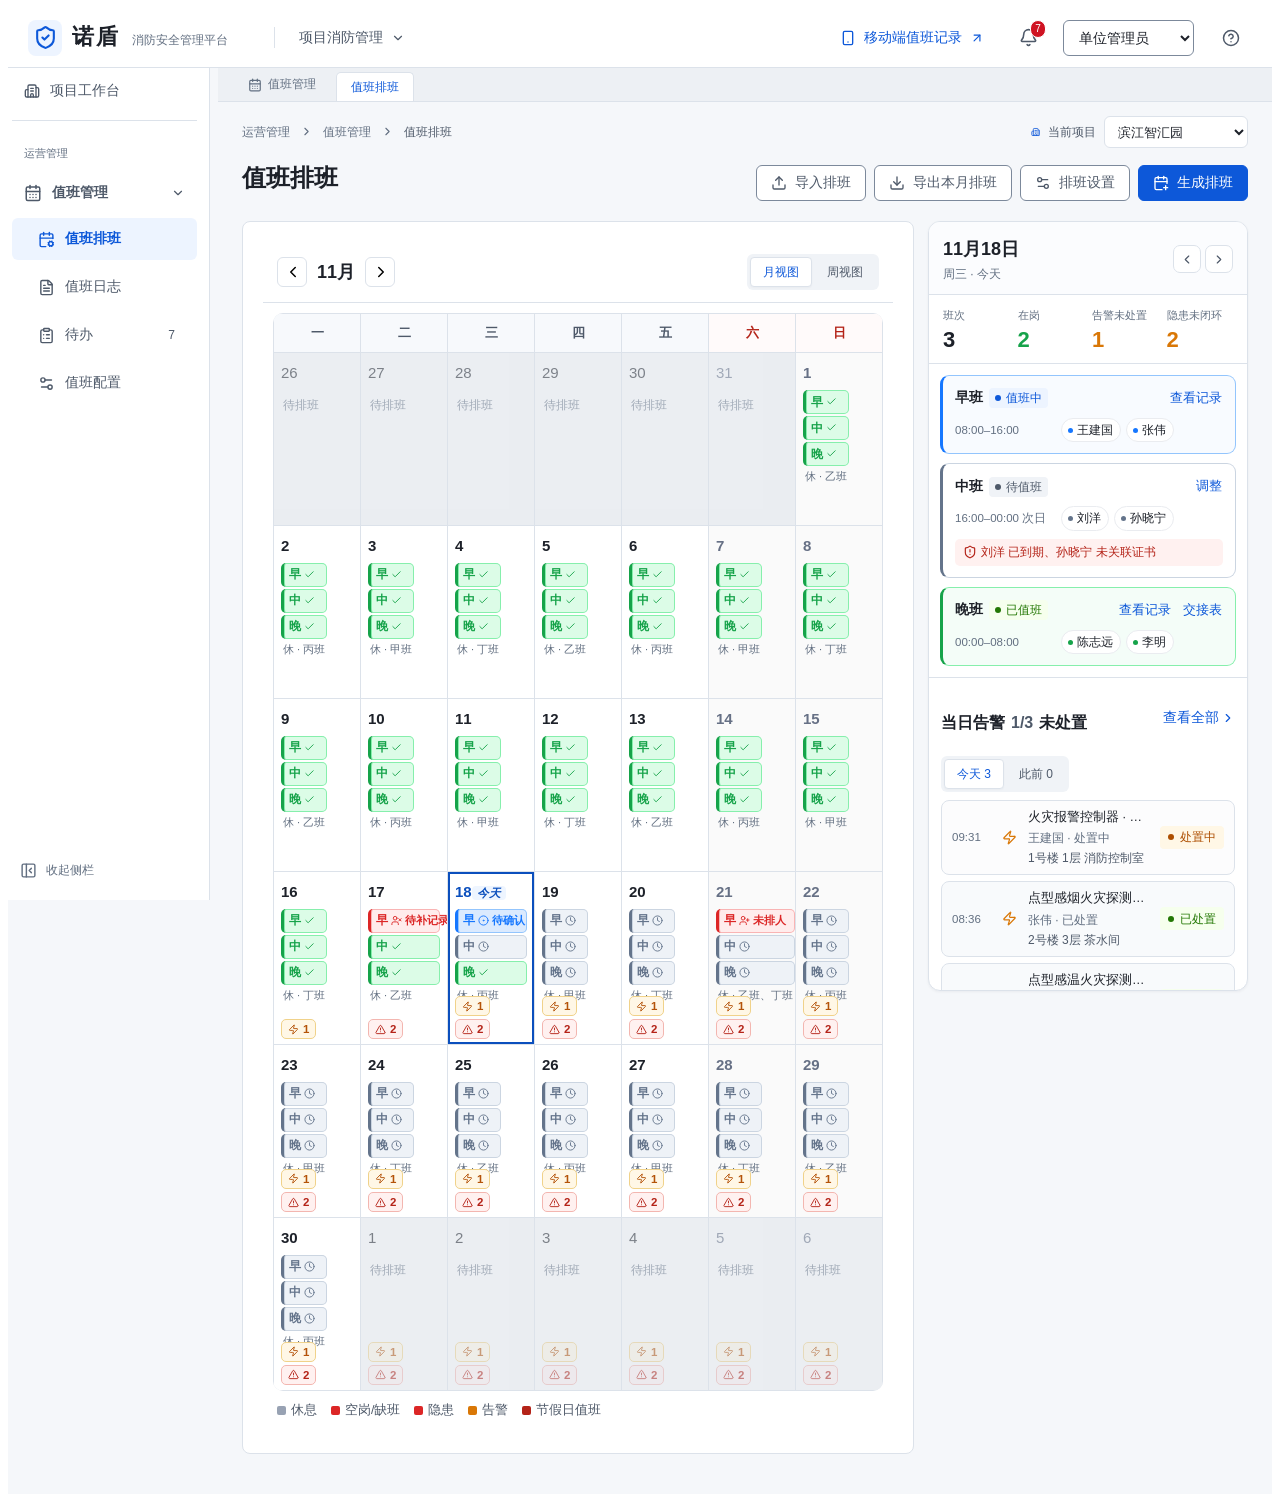
==== commit a4ee094a: "publish(root): 值班管理 · 日历与排班 2026-11-22" ====
--- a/index.html
+++ b/index.html
@@ -3,12 +3,12 @@
 <head>
 <meta charset="utf-8" />
 <meta name="viewport" content="width=device-width, initial-scale=1, viewport-fit=cover" />
-<meta name="proto-build" content="mwrf0lb9" />
+<meta name="proto-build" content="mwrhdc66" />
 <title>诺盾 · 值班管理</title>
-<link rel="stylesheet" href="./assets/app.css?v=mwrf0lb9" />
+<link rel="stylesheet" href="./assets/app.css?v=mwrhdc66" />
 </head>
 <body>
 <div id="root"></div>
-<script type="module" src="./assets/app.js?v=mwrf0lb9"></script>
+<script type="module" src="./assets/app.js?v=mwrhdc66"></script>
 </body>
 </html>
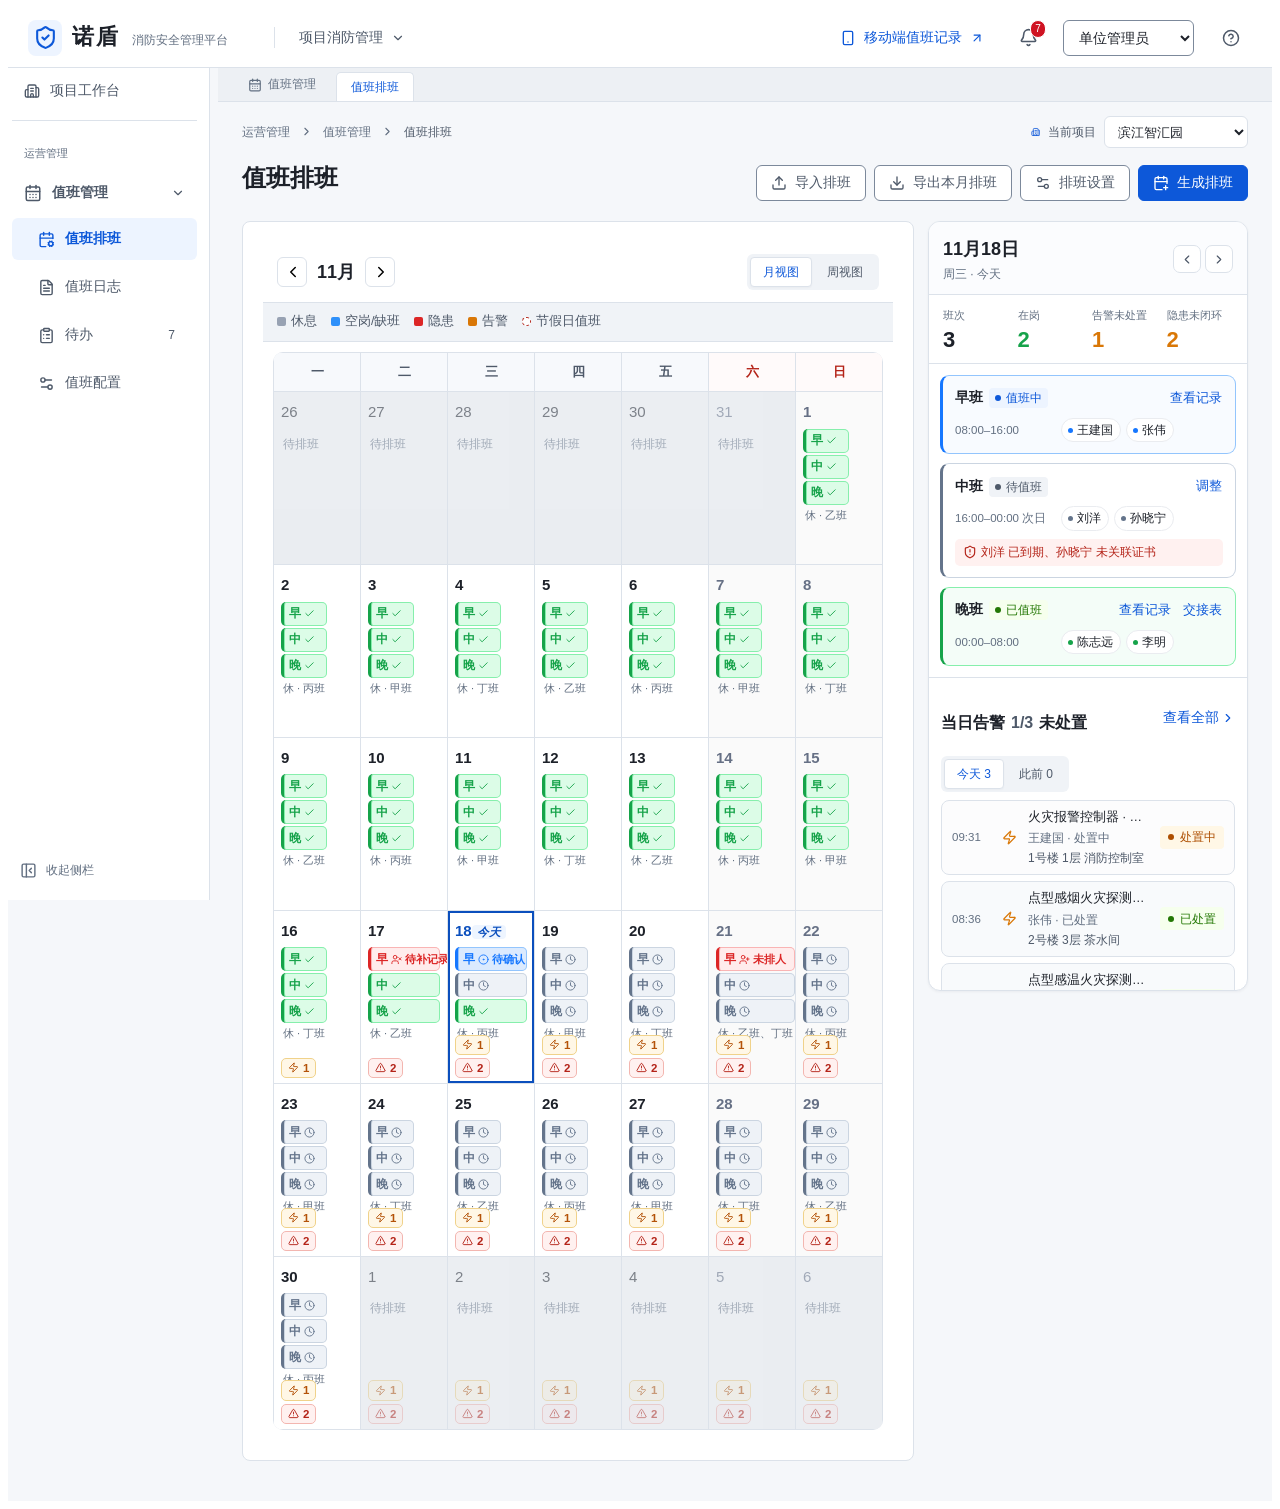
==== commit 5ef0d062: "publish(root): 值班管理 · 日历与排班 2026-11-22" ====
--- a/index.html
+++ b/index.html
@@ -3,12 +3,12 @@
 <head>
 <meta charset="utf-8" />
 <meta name="viewport" content="width=device-width, initial-scale=1, viewport-fit=cover" />
-<meta name="proto-build" content="mwrhdc66" />
+<meta name="proto-build" content="mwrtr3jl" />
 <title>诺盾 · 值班管理</title>
-<link rel="stylesheet" href="./assets/app.css?v=mwrhdc66" />
+<link rel="stylesheet" href="./assets/app.css?v=mwrtr3jl" />
 </head>
 <body>
 <div id="root"></div>
-<script type="module" src="./assets/app.js?v=mwrhdc66"></script>
+<script type="module" src="./assets/app.js?v=mwrtr3jl"></script>
 </body>
 </html>
--- a/assets/app.css
+++ b/assets/app.css
@@ -1 +1 @@
-.nd-dialog-wide:has(.ss-page){width:1080px;height:max-content;max-height:calc(100dvh - 48px)}.ss-page{display:flex;flex-direction:column;gap:14px}.ss-metrics{display:grid;grid-template-columns:repeat(2,minmax(0,1fr));gap:10px}.ss-metric{display:flex;align-items:center;gap:10px;padding:12px 14px;border:1px solid #e3e9f2;border-radius:8px;background:#fafcff;color:#4e5969}.ss-metric svg{color:#1b76ff;flex:none}.ss-metric>span{display:flex;flex-direction:column;gap:2px;font-size:12px;line-height:16px;min-width:0}.ss-metric strong{font-size:20px;line-height:26px;color:#1d2129;font-variant-numeric:tabular-nums}.ss-metric small{font-size:12px;font-weight:400;color:#626f81}.ss-metric.is-warn{border-color:#f3d8b0;background:#fffaf2}.ss-metric.is-warn svg{color:#ad4e00}.ss-block{border:1px solid #e3e9f2;border-radius:10px;background:#fff;padding:14px 16px 16px;display:flex;flex-direction:column;gap:12px}.ss-block-head{display:flex;align-items:center;gap:10px;flex-wrap:wrap}.ss-block-head h3{display:inline-flex;align-items:center;gap:6px;font-size:15px;font-weight:600;margin:0}.ss-block-head h3 svg{color:#1b76ff}.ss-block-head h4{font-size:13px;font-weight:600;margin:0}.ss-block-head>.nd-muted{font-size:12px}.ss-block-head>:last-child:not(:first-child){margin-left:auto}.ss-subhead{padding-top:4px;border-top:1px dashed #e6ebf2;padding-bottom:2px}.ss-subhead h4{color:#1d2129}.ss-order{display:inline-flex;align-items:center;gap:6px}.ss-order>strong{width:20px;height:20px;border-radius:50%;background:#edf4ff;color:#1b76ff;font-size:12px;display:grid;place-items:center}.ss-order-btns{display:inline-flex;flex-direction:column}.ss-order-btns button{border:0;background:transparent;color:#9aa4b2;height:14px;padding:0 2px;cursor:pointer}.ss-order-btns button:hover:not(:disabled){color:#1b76ff}.ss-order-btns button:disabled{opacity:.35;cursor:not-allowed}.ss-input{height:30px;border:1px solid #7c899b;border-radius:6px;padding:0 6px;font-size:13px;width:100%;min-width:92px}.ss-input-num{width:66px;min-width:66px}.ss-ring-editor{display:flex;align-items:flex-end;gap:8px;flex-wrap:wrap;padding:10px 12px;border:1px dashed #cdd8e6;border-radius:8px;background:#fafcff}.ss-ring-step{position:relative;display:flex;flex-direction:column;gap:4px;padding:8px 10px 6px;border:1px solid #e3e9f2;border-radius:8px;background:#fff;min-width:132px}.ss-step-index{position:absolute;top:-8px;left:8px;height:16px;padding:0 6px;border-radius:8px;background:#1b76ff;color:#fff;font-size:11px;line-height:16px}.ss-ring-step>.nd-field{margin:0}.ss-ring-step>.nd-field>label{font-size:11px;color:#626f81}.ss-step-remove{position:absolute;top:4px;right:4px;border:0;background:transparent;color:#9aa4b2;cursor:pointer;padding:2px}.ss-step-remove:hover:not(:disabled){color:#cf1322}.ss-step-remove:disabled{opacity:.3;cursor:not-allowed}.ss-ring-loop{display:inline-flex;align-items:center;gap:4px;align-self:center;font-size:12px;color:#1b76ff;background:#edf4ff;border-radius:12px;padding:4px 10px}.ss-ring-wrap{display:grid;grid-template-columns:384px minmax(0,1fr);gap:18px;align-items:start}.ss-ring-svg{width:100%;max-width:384px;height:auto}.ss-ring-track{fill:none;stroke:#dbe4f1;stroke-width:1.5;stroke-dasharray:5 4}.ss-ring-arc{stroke:#9fb3cd;fill:none}.ss-ring-arrow{fill:#5f7691}.ss-ring-node{stroke-width:1.5}.ss-ring-label{font-size:11px;fill:#1d2129;font-weight:500}.ss-ring-pill{fill:#fff;stroke:#c9d5e6}.ss-ring-pill-text{font-size:11px;fill:#1d2129}.ss-ring-center-main{font-size:15px;font-weight:600;fill:#1d2129}.ss-ring-center-sub{font-size:11px;fill:#626f81}.ss-fill-0,.ss-slot-0{background:#e8f1ff;border-color:#a9c8f5;color:#1a4b8f}.ss-fill-1,.ss-slot-1{background:#fff3e0;border-color:#f0c58a;color:#8a4b12}.ss-fill-2,.ss-slot-2{background:#e9f7ef;border-color:#9fd8b4;color:#1d6b3c}.ss-fill-rest,.ss-slot-rest{background:#f2f4f7;border-color:#d9dee6;color:#7a8698}.ss-node-0{fill:#e8f1ff;stroke:#7fabef}.ss-node-1{fill:#fff3e0;stroke:#e0a862}.ss-node-2{fill:#e9f7ef;stroke:#6dc48c}.ss-node-rest{fill:#f2f4f7;stroke:#c6ced9}.ss-start-list{display:flex;flex-direction:column;gap:8px}.ss-start-row{display:grid;grid-template-columns:22px 88px minmax(0,1fr) auto;align-items:center;gap:8px;padding:8px 10px;border:1px solid #e9eef5;border-radius:8px;background:#fbfcfe}.ss-start-index{width:20px;height:20px;border-radius:50%;background:#edf4ff;color:#1b76ff;font-size:12px;display:grid;place-items:center}.ss-start-row select{height:30px;border:1px solid #7c899b;border-radius:6px;font-size:12px;padding:0 6px}.ss-start-name{display:flex;flex-direction:column;font-size:13px;font-weight:500;line-height:16px}.ss-start-name small{font-size:11px;color:#626f81;font-weight:400}.ss-chip{display:inline-flex;align-items:center;padding:3px 9px;border:1px solid;border-radius:12px;font-size:12px;white-space:nowrap}.ss-fixed{display:flex;flex-direction:column;gap:10px}.ss-fixed .nd-field{max-width:260px}.ss-table-wrap{overflow-x:auto}.ss-table{width:100%;border-collapse:collapse;font-size:12px}.ss-table caption{text-align:left}.ss-table th,.ss-table td{border:1px solid #e6ebf2;padding:5px 6px;text-align:center;white-space:nowrap}.ss-table thead th{background:#f3f6fb;color:#4e5969;font-weight:500}.ss-table thead th span{display:block;font-size:12px;color:#1d2129}.ss-table thead th small{font-size:10px;color:#9aa4b2}.ss-table tbody th{background:#f8fafd;text-align:left;font-weight:600}.ss-table tbody th small{display:block;font-weight:400;font-size:10px;color:#9aa4b2}.ss-cell{display:inline-flex;align-items:center;justify-content:center;min-width:54px;padding:2px 8px;border:1px solid;border-radius:4px}.ss-cover-row td{background:#fafcff}.ss-cover-row th{color:#4e5969}.ss-ok{display:inline-flex;align-items:center;gap:3px;color:#237804;font-size:11px}.ss-miss{color:#cf1322;font-size:11px}.ss-checks{list-style:none;margin:0;padding:0;display:flex;flex-direction:column;gap:7px}.ss-checks li{display:flex;align-items:flex-start;gap:7px;font-size:12px;line-height:18px;color:#4e5969}.ss-checks li svg{flex:none;margin-top:2px}.ss-checks li.is-ok svg{color:#237804}.ss-checks li.is-warn svg{color:#ad4e00}.ss-checks li.is-bad svg{color:#cf1322}.ss-checks li.is-bad{color:#cf1322}.ss-baseline{margin:0;line-height:18px}@media (max-width: 900px){.ss-ring-wrap{grid-template-columns:1fr}.ss-metrics{grid-template-columns:repeat(2,minmax(0,1fr))}.ss-ring-svg{max-width:320px;margin:0 auto}}.dc-page{display:flex;flex-direction:column;gap:16px}.dc-metrics{display:grid;grid-template-columns:repeat(4,minmax(0,1fr));gap:12px}.dc-metrics.is-staff{grid-template-columns:repeat(2,minmax(0,1fr))}.nd-summary-strip.is-compact strong{font-size:15px;line-height:22px;display:block;margin-top:2px;white-space:nowrap;overflow:hidden;text-overflow:ellipsis}.nd-summary-strip.is-compact>div,.nd-summary-strip.is-compact>button{padding-top:4px;padding-bottom:4px}.nd-crew-table th,.nd-crew-table td{white-space:nowrap}.nd-crew-table th:nth-child(1){width:82px}.nd-crew-table th:nth-child(3){width:64px}.nd-crew-table th:nth-child(4){width:196px}.nd-crew-table th:nth-child(5){width:150px}.nd-crew-table th:nth-child(6){width:132px}.dc-metric{display:flex;align-items:flex-start;gap:10px;padding:14px 16px;text-align:left;background:var(--nd-surface);border:1px solid var(--nd-border);border-radius:10px;cursor:pointer}.dc-metric:hover{border-color:var(--nd-action)}.dc-metric>svg{color:var(--nd-action);margin-top:2px}.dc-metric span{display:flex;flex-direction:column;gap:2px;color:var(--nd-secondary);font-size:14px}.dc-metric strong{color:var(--nd-ink);font-size:22px;line-height:1.2}.dc-metric small{font-size:12px;color:var(--nd-muted);font-weight:400}.dc-metric em{font-style:normal;font-size:12px;color:var(--nd-muted)}.dc-metric.is-warn>svg,.dc-metric.is-warn strong{color:var(--nd-warning)}.dc-today-strip{display:flex;align-items:center;gap:14px;padding:10px 16px;background:var(--nd-subtle);border:1px solid var(--nd-border);border-radius:10px;flex-wrap:wrap}.dc-today-head{display:flex;align-items:center;gap:8px;font-weight:600;color:var(--nd-ink);white-space:nowrap}.dc-live-dot{width:8px;height:8px;border-radius:50%;background:var(--nd-action);box-shadow:0 0 0 4px color-mix(in srgb,var(--nd-action) 16%,transparent)}.dc-today-shifts{display:flex;gap:8px;flex-wrap:wrap;flex:1}.dc-today-shift{display:flex;align-items:center;gap:8px;padding:8px 12px;border-radius:999px;background:var(--nd-surface);border:1px solid var(--nd-border);cursor:pointer;font-size:13px}.dc-today-shift strong{font-size:14px}.dc-today-shift span{color:var(--nd-muted)}.dc-state{font-style:normal;padding:2px 9px;border-radius:999px;font-size:12px}.dc-state.is-active{color:#0b4bb3;background:#e8f0ff}.dc-state.is-done{color:#1a7f45;background:#e8f6ee}.dc-state.is-archived{color:#146b3a;background:#d9f2e3}.dc-state.is-unsigned{color:#9a5b00;background:#fff3d6}.dc-state.is-handover{color:#b42318;background:#fde8e6}.dc-state.is-missing{color:#6b7280;background:#f1f3f5}.dc-state.is-waiting{color:#6b7280;background:#f8f9fa}.dc-today-more{display:inline-flex;align-items:center;gap:4px;background:none;border:0;color:var(--nd-action);cursor:pointer;font-size:13px}.dc-calendar-panel{padding:0;overflow:hidden}.dc-toolbar{display:flex;align-items:center;justify-content:space-between;padding:14px 16px;border-bottom:1px solid var(--nd-border)}.dc-toolbar-left{display:flex;align-items:center;gap:8px}.dc-toolbar h2{margin:0;font-size:22px;font-weight:650;letter-spacing:.5px}.dc-arrow{display:grid;place-items:center;width:30px;height:30px;border-radius:6px;border:1px solid var(--nd-border);background:var(--nd-surface);cursor:pointer}.dc-arrow:hover{border-color:var(--nd-action);color:var(--nd-action)}.dc-grid{display:grid;grid-template-columns:repeat(7,minmax(0,1fr))}.dc-weekday{padding:10px;font-size:13px;color:var(--nd-secondary);text-align:left;border-bottom:1px solid var(--nd-border);background:var(--nd-subtle)}.dc-weekday.is-weekend{color:var(--nd-secondary)}.dc-day{min-height:88px;padding:8px 10px;border:0;border-right:1px solid var(--nd-border);border-bottom:1px solid var(--nd-border);background:var(--nd-surface);text-align:left;cursor:pointer;display:flex;flex-direction:column;gap:8px}.dc-day:hover{background:var(--nd-row-hover)}.dc-day.is-outside{color:var(--nd-disabled);background:var(--nd-subtle)}.dc-day.is-today{box-shadow:inset 0 0 0 2px var(--nd-action);background:color-mix(in srgb,var(--nd-action) 4%,var(--nd-surface))}.dc-grid.is-week .dc-day{min-height:196px;padding:12px}.dc-day-head{display:flex;align-items:center;justify-content:space-between}.dc-day-number{font-weight:600;font-size:15px;color:var(--nd-secondary)}.dc-day.is-today .dc-day-number{color:var(--nd-action);background:var(--nd-action);color:#fff;border-radius:999px;padding:2px 10px;font-size:13px}.dc-cert-flag{color:var(--nd-danger);display:inline-flex}.dc-chips{display:flex;gap:6px;flex-wrap:wrap}.dc-chip{display:inline-flex;align-items:center;gap:5px;padding:4px 9px;border-radius:6px;min-height:26px;font-size:12.5px;line-height:1.4;border:1px solid transparent;border-left-width:3px;font-weight:500}.dc-chip i{font-style:normal}.dc-chip.is-active{color:#0b4bb3;background:#e8f0ff;border-color:#bfd3ff}.dc-chip.is-done{color:#1a7f45;background:#e8f6ee;border-color:#bfe5cd}.dc-chip.is-archived{color:#146b3a;background:#d9f2e3;border-color:#a9dcbc}.dc-chip.is-unsigned{color:#9a5b00;background:#fff3d6;border-color:#f0d28a}.dc-chip.is-handover{color:#b42318;background:#fde8e6;border-color:#f3b6b0}.dc-chip.is-missing{color:#6b7280;background:#f1f3f5;border-color:#e3e6e9}.dc-chip.is-waiting{color:#6b7280;background:#f8f9fa;border-style:dashed;border-color:#d9dde3}.dc-chip.is-own{box-shadow:0 0 0 2px color-mix(in srgb,var(--nd-action) 35%,transparent)}.dc-handover-flag{width:5px;height:5px;border-radius:50%;background:#b42318;display:inline-block}.dc-day-alerts{display:flex;gap:6px;flex-wrap:wrap;margin-top:auto}.dc-alert{display:inline-flex;align-items:center;gap:4px;padding:2px 8px;border-radius:6px;font-size:12px;font-weight:600;line-height:1.5;border:1px solid transparent}.dc-alert.is-hazard{color:#cf1322;background:#fff1f0;border-color:#f3b6b0}.dc-alert.is-alarm{color:#ad4e00;background:#fff7e6;border-color:#f0d28a}.dc-legend .dc-alert{padding:1px 8px;font-weight:500}.dc-others,.dc-empty{font-size:12px;color:var(--nd-muted)}.dc-week-names{display:flex;flex-direction:column;gap:5px;font-size:13px;color:var(--nd-secondary)}.dc-week-names span{display:flex;flex-direction:column}.dc-week-names strong{font-size:13px;color:var(--nd-ink)}.dc-legend{display:flex;align-items:center;gap:14px;flex-wrap:wrap;padding:10px 16px;font-size:13px;color:var(--nd-secondary);border-top:1px solid var(--nd-border)}.dc-legend-top{border-top:0;border-bottom:1px solid var(--nd-border);background:var(--nd-subtle);padding:8px 16px}.dc-legend>span{display:inline-flex;align-items:center;gap:5px}.dc-legend-dot{width:10px;height:10px;border-radius:3px;border:1px solid transparent}.dc-legend-dot.is-active{background:#e8f0ff;border-color:#bfd3ff}.dc-legend-dot.is-done{background:#e8f6ee;border-color:#bfe5cd}.dc-legend-dot.is-archived{background:#d9f2e3;border-color:#a9dcbc}.dc-legend-dot.is-unsigned{background:#fff3d6;border-color:#f0d28a}.dc-legend-dot.is-handover{background:#fde8e6;border-color:#f3b6b0}.dc-legend-dot.is-missing{background:#f1f3f5;border-color:#e3e6e9}.dc-legend-dot.is-waiting{background:#f8f9fa;border-color:#d9dde3}.dc-legend-note{margin-left:auto;color:var(--nd-muted)}.dc-ov-counts{display:grid;grid-template-columns:repeat(4,minmax(0,1fr));gap:10px;margin-bottom:16px}.dc-ov-counts>div{padding:12px;border:1px solid var(--nd-border);border-radius:8px;background:var(--nd-subtle);display:flex;flex-direction:column;gap:2px}.dc-ov-counts span{font-size:12px;color:var(--nd-secondary)}.dc-ov-counts strong{font-size:22px;color:var(--nd-ink)}.dc-ov-counts small{font-size:11px;color:var(--nd-muted)}.dc-ov-title{display:flex;align-items:center;gap:6px;margin:16px 0 8px;font-size:14px;color:var(--nd-ink)}.dc-ov-shifts{display:grid;grid-template-columns:repeat(auto-fit,minmax(240px,1fr));gap:10px}.dc-ov-shift{border:1px solid var(--nd-border);border-radius:8px;padding:10px 12px;background:var(--nd-surface)}.dc-ov-shift-head{display:flex;align-items:center;gap:8px}.dc-ov-shift-head strong{font-size:15px}.dc-ov-shift-head span{color:var(--nd-muted);font-size:12px}.dc-ov-shift p{margin:6px 0;font-size:12px;color:var(--nd-secondary)}.dc-ov-actions{display:flex;gap:6px;flex-wrap:wrap;align-items:center}.dc-ov-hint{font-size:11px;color:var(--nd-muted)}.dc-ov-columns{display:grid;grid-template-columns:1fr 1fr;gap:20px}.dc-ov-list{list-style:none;margin:0;padding:0;display:flex;flex-direction:column;gap:6px}.dc-ov-list li{display:flex;align-items:flex-start;justify-content:space-between;gap:10px;padding:8px 10px;border:1px solid var(--nd-border);border-radius:6px}.dc-ov-list strong{display:block;font-size:13px;font-weight:550}.dc-ov-list small{color:var(--nd-muted);font-size:11px}.dc-ov-note{display:flex;align-items:center;gap:4px;margin-top:18px;font-size:11px}@media (max-width: 900px){.dc-metrics,.dc-ov-counts{grid-template-columns:repeat(2,minmax(0,1fr))}.dc-ov-columns{grid-template-columns:1fr}}@media (max-width: 600px){.dc-day{min-height:72px;padding:6px}.dc-chips .dc-chip{padding:2px 6px;font-size:11.5px;min-height:24px}.dc-legend{gap:8px}.dc-toolbar h2{font-size:18px}}.dr-page{--dr-active: #1677ff;--dr-active-bg: #dbeafe;--dr-active-border: #93c5fd;--dr-done: #16a34a;--dr-done-bg: #dcfce7;--dr-done-border: #86efac;--dr-waiting: #64748b;--dr-waiting-bg: #eef2f7;--dr-waiting-border: #cbd5e1;--dr-pending: #d97706;--dr-pending-bg: #fef3c7;--dr-pending-border: #fbbf24;--dr-danger: #dc2626;--dr-danger-bg: #ffecec;--dr-danger-border: #f9b4b4}.dr-day-metrics{display:grid;grid-template-columns:repeat(4,1fr);gap:8px;padding:12px 14px 10px;border-bottom:1px solid var(--nd-border, #e5e7eb)}.dr-dm{display:flex;flex-direction:column;gap:2px;min-width:0}.dr-dm span{font-size:11px;color:var(--nd-muted, #667085);white-space:nowrap}.dr-dm strong{font-size:22px;font-weight:700;color:var(--nd-ink, #101828);line-height:1.2}.dr-dm.is-ok strong{color:#16a34a}.dr-dm.is-warn strong{color:#d97706}.dr-overview-count{margin:8px 0;font-size:13px;line-height:22px;color:var(--nd-secondary)}.dr-shell{display:grid;grid-template-columns:minmax(0,1fr) 320px;gap:14px;align-items:start}.dr-calendar-panel{min-width:0;overflow:visible}.dr-toolbar{display:flex;align-items:center;justify-content:space-between;gap:12px;padding:12px 14px;border-bottom:1px solid var(--nd-border, #e5e7eb)}.dr-toolbar-left,.dr-toolbar-right{display:flex;align-items:center;gap:10px}.dr-toolbar h2{margin:0;font-size:18px}.dr-back-current{min-height:30px;padding:4px 10px;font-size:12px;gap:6px}.dr-grid{display:grid;grid-template-columns:repeat(7,minmax(0,1fr));gap:1px;margin:10px;padding:1px;background:var(--nd-border, #e5e7eb);border-radius:10px;overflow:hidden}.dr-weekday{padding:9px 6px;background:#f7f9fc;color:var(--nd-secondary, #475467);text-align:center;font-size:13px;font-weight:600}.dr-weekday.is-weekend{color:#b42318;background:snow}.dr-day{position:relative;display:flex;flex-direction:column;min-height:110px;padding:8px 7px 22px;border:0;background:#fff;color:var(--nd-ink, #101828);text-align:left;cursor:pointer;overflow:hidden}.dr-day:hover{background:#fbfcfe}.dr-day.is-outside{opacity:.5;background:#fafafa}.dr-day.is-today{background:#f5f9ff;box-shadow:none}.dr-day.is-today .dr-day-number{color:#0b4fbd}.dr-day.is-selected{background:#fff;box-shadow:inset 0 0 0 2px #0b4fbd;z-index:2}.dr-day.is-today.is-selected{background:#fff;box-shadow:inset 0 0 0 2px #0b4fbd}.dr-day.is-weekend{background:#fafafa}.dr-day.is-weekend .dr-day-number{color:#667085}.dr-day.is-holiday{background:#fff7f5}.dr-day.is-holiday .dr-day-number{color:#b42318}.dr-day.is-rest{background:#f5f6f7}.dr-day.is-rest .dr-day-number{color:var(--nd-muted, #98a2b3)}.dr-day.is-gap{background:var(--dr-danger-bg, #ffecec)}.dr-day.is-gap .dr-day-number{color:var(--dr-danger, #dc2626)}.dr-day.is-partial-gap{background:#fff7ed}.dr-day.is-partial-gap .dr-day-number{color:#b45309}.dr-day.is-adjusted-workday .dr-day-number{color:var(--nd-ink, #101828)}.dr-day-holiday{font-style:normal;font-size:10.5px;font-weight:600;color:#b42318;margin-left:4px}.dr-day-adj{font-size:10.5px;font-weight:600;color:#667085;border:1px solid #d0d5dd;border-radius:4px;padding:0 4px;line-height:1.5}.dr-shift-line.is-holiday{--st-border: #f3b6b0}.dr-shift-holiday{flex:none;font-style:normal;font-size:10px;font-weight:700;color:#b42318;border:1px solid #f3b6b0;border-radius:4px;padding:0 3px;line-height:1.4}.dr-dot.is-holiday{background:#b42318}.dr-day-head{display:flex;align-items:center;justify-content:space-between;min-height:18px;gap:4px}.dr-day-number{font-size:15px;font-weight:700}.dr-day.is-outside .dr-day-number{font-weight:500}.dr-today-tag{padding:1px 5px;border-radius:4px;background:#eef5ff;color:#0b4fbd;font-size:11.5px;font-weight:600;line-height:1.5}.dr-day-lines{display:flex;flex-direction:column;flex:1 1 auto;gap:2px;margin-top:5px;margin-bottom:18px;min-width:0;min-height:0}.dr-shift-line{display:flex;align-items:center;gap:3px;min-width:0;height:24px;padding:0 3px 0 5px;border-radius:5px;border-left:3px solid var(--st, #64748b);background:var(--st-bg, #f8fafc);box-shadow:inset 0 0 0 1px var(--st-border, #e2e8f0);color:var(--nd-ink, #101828);font-size:12px}.dr-shift-line>i{display:none}.dr-shift-line>b{flex:none;color:var(--st, #64748b);font-size:12px;font-weight:800}.dr-shift-line>.dr-state-text{flex:none;font-style:normal;font-size:11px;font-weight:600;line-height:1;color:var(--st, #64748b)}.dr-shift-line>.dr-line-people{display:none}.dr-unassigned{color:#b42318!important;font-weight:600}.dr-shift-line>svg{flex:none;color:var(--st, #16a34a)}.dr-empty,.dr-day-empty{color:var(--nd-muted, #98a2b3);font-size:11.5px;padding:6px 2px}.dr-day-empty.is-gap-text{color:var(--dr-danger, #dc2626);font-weight:600}.dr-rest-line{display:block;min-width:0;overflow:hidden;text-overflow:ellipsis;white-space:nowrap;color:var(--nd-muted, #98a2b3);font-size:11px;line-height:1.4;padding:1px 2px}.dr-shift-line.is-active,.dr-shift-row.is-active{--st: var(--dr-active);--st-bg: var(--dr-active-bg);--st-border: var(--dr-active-border)}.dr-shift-line.is-done,.dr-shift-row.is-done{--st: var(--dr-done);--st-bg: var(--dr-done-bg);--st-border: var(--dr-done-border)}.dr-shift-line.is-archived,.dr-shift-row.is-archived{--st: #15803d;--st-bg: #f0fdf4;--st-border: #bbf7d0}.dr-shift-line.is-waiting,.dr-shift-row.is-waiting{--st: var(--dr-waiting);--st-bg: var(--dr-waiting-bg);--st-border: var(--dr-waiting-border)}.dr-shift-line.is-pending,.dr-shift-row.is-pending{--st: var(--dr-pending);--st-bg: var(--dr-pending-bg);--st-border: var(--dr-pending-border)}.dr-shift-line.is-handover,.dr-shift-row.is-handover{--st: #ea580c;--st-bg: #ffedd5;--st-border: #fdba74}.dr-shift-line.is-missing,.dr-shift-row.is-missing,.dr-shift-line.is-danger,.dr-shift-row.is-danger{--st: var(--dr-danger);--st-bg: var(--dr-danger-bg);--st-border: var(--dr-danger-border)}.dr-day-alerts{position:absolute;left:7px;right:7px;bottom:5px;display:flex;flex-wrap:wrap;gap:3px 10px}.dr-alert{display:inline-flex;align-items:center;gap:4px;font-size:11.5px;font-weight:600;line-height:1.4;white-space:nowrap;cursor:pointer;padding:1px 6px;border-radius:5px;border:1px solid transparent}.dr-alert>svg{flex:none}.dr-alert.is-alarm{color:#b45309;background:#fff7e6;border-color:#f0d28a}.dr-alert.is-hazard,.dr-alert.is-gap{color:#b42318;background:#fff1f0;border-color:#f3b6b0}.dr-dot.is-hazard,.dr-dot.is-gap{background:#dc2626}.dr-dot.is-rest{background:#98a2b3}.dr-dot.is-alarm{background:#d97706}.dr-grid.is-week .dr-day{min-height:140px;padding:7px 5px 22px}.dr-legend{display:flex;flex-wrap:wrap;align-items:center;gap:6px 14px;padding:0 14px 12px;color:var(--nd-secondary, #475467);font-size:12.5px}.dr-legend>span{display:inline-flex;align-items:center;gap:5px}.dr-dot{width:9px;height:9px;border-radius:2px;display:inline-block}.dr-side{position:sticky;top:14px;display:flex;flex-direction:column;max-height:calc(100vh - 130px);background:#fff;border:1px solid var(--nd-border, #e5e7eb);border-radius:12px;overflow:hidden;box-shadow:0 1px 3px #1018280d}.dr-side-body{flex:1 1 auto;min-height:0;overflow-y:auto;overscroll-behavior:contain}.dr-side-head{display:flex;align-items:center;justify-content:space-between;gap:12px;padding:13px 14px 11px;border-bottom:1px solid var(--nd-border, #e5e7eb);background:#fbfcfe}.dr-side-head>div:first-child{display:flex;flex-direction:column;gap:2px}.dr-side-date{color:var(--nd-ink, #101828);font-size:18px;font-weight:700}.dr-side-head small{color:var(--nd-muted, #667085);font-size:12px}.dr-side-nav{display:flex;gap:4px}.dr-side-nav button{width:28px;height:28px;display:inline-flex;align-items:center;justify-content:center;border:1px solid var(--nd-border, #e5e7eb);border-radius:7px;background:#fff;color:var(--nd-secondary, #475467);cursor:pointer}.dr-side-nav button:hover{border-color:#1677ff;color:#0b4fbd}.dr-day-list{display:flex;flex-direction:column;gap:9px;padding:11px}.dr-shift-row{display:flex;flex-direction:column;gap:8px;padding:11px 12px;border:1px solid var(--st-border, #e2e8f0);border-left:3px solid var(--st, #64748b);border-radius:9px;background:#fff}.dr-shift-row.is-active{background:#f8fbff}.dr-shift-row.is-done{background:#f4fdf8}.dr-shift-row.is-pending{background:#fffdf7}.dr-shift-row.is-danger{background:snow}.dr-shift-top{display:flex;align-items:center;justify-content:space-between;gap:10px}.dr-shift-meta{display:flex;align-items:center;gap:10px}.dr-shift-time{flex:none;width:96px;font-size:11.5px;color:var(--nd-muted, #667085);line-height:1.45;word-break:keep-all}.dr-shift-title-row{display:flex;align-items:center;gap:6px;min-width:0}.dr-shift-title-row strong{color:var(--nd-ink, #101828);font-size:14px;white-space:nowrap;flex:none}.dr-shift-title-row .nd-badge{min-height:20px;padding:1px 6px;gap:5px;font-size:11.5px}.dr-people{flex:1;min-width:0;display:flex;flex-wrap:wrap;gap:5px}.dr-person{display:inline-flex;align-items:center;gap:4px;padding:2px 7px 2px 6px;border:1px solid #eaecf0;border-radius:999px;background:#fff;color:var(--nd-ink, #101828);font-size:12px}.dr-person:before{content:"";width:5px;height:5px;border-radius:50%;background:var(--st, #98a2b3)}.dr-muted{color:var(--nd-muted, #98a2b3);font-size:12px}.dr-cert-warn{display:flex;align-items:flex-start;gap:4px;padding:5px 8px;border-radius:5px;background:#fff1f0;color:#b42318;font-size:12px;line-height:1.4}.dr-cert-warn svg{flex:none;margin-top:1px}.dr-shift-actions{display:flex;flex-wrap:wrap;justify-content:flex-end;align-items:center;gap:2px 10px}.dr-shift-actions .nd-btn{min-height:auto;padding:1px 0;font-size:12.5px;gap:4px;line-height:1.5;border-radius:0}.dr-side-empty{display:flex;flex-direction:column;align-items:center;gap:5px;padding:42px 16px;color:var(--nd-muted, #667085);text-align:center}.dr-side-empty svg{color:#b2c7e6}.dr-side-empty strong{color:var(--nd-secondary, #475467);font-size:13px}.dr-side-empty small{font-size:11px}.dr-chain{padding:4px 0 2px}.dr-ledger{border-top:1px solid var(--nd-border, #e5e7eb);padding:10px 12px 12px;display:grid;gap:14px}.dr-ledger-section{display:grid;gap:8px}.dr-ledger-head{display:flex;align-items:center;justify-content:space-between;gap:8px}.dr-ledger-title{display:flex;align-items:baseline;gap:6px;font-size:13px;font-weight:600;color:var(--nd-ink, #101828)}.dr-ledger-title strong{color:var(--nd-secondary, #475467);font-weight:600}.dr-ledger-more{display:inline-flex;align-items:center;gap:2px;border:0;background:none;padding:0;font-size:12px;color:var(--nd-action, #0d58d9);cursor:pointer}.dr-ledger-groups{display:grid;gap:8px}.dr-ledger-bar{display:flex;justify-content:flex-start}.dr-ledger-list{list-style:none;margin:0;padding:0;display:grid;gap:6px}.dr-ledger-list li{display:grid;grid-template-columns:42px 18px 1fr auto;align-items:center;gap:8px;padding:7px 10px;border:1px solid var(--nd-border, #e5e7eb);border-radius:8px;background:#fcfcfd;cursor:pointer}.dr-ledger-list li:hover{border-color:var(--nd-action, #0d58d9);background:var(--nd-selected, #f2f6ff)}.dr-ledger-list li.is-closed{background:#f8fafc}.dr-ledger-list li.is-closed:hover{background:#f1f5f9}.dr-ledger-time{font-size:11.5px;color:var(--nd-muted, #98a2b3);white-space:nowrap}.dr-ledger-icon{flex:none}.dr-ledger-icon.is-alarm{color:#d97706}.dr-ledger-icon.is-hazard{color:#dc2626}.dr-ledger-main{min-width:0;display:grid;gap:2px}.dr-ledger-main strong{font-size:12.5px;font-weight:500;overflow:hidden;text-overflow:ellipsis;white-space:nowrap}.dr-ledger-main small{font-size:11.5px;color:var(--nd-muted, #98a2b3);overflow:hidden;text-overflow:ellipsis;white-space:nowrap}.dr-ledger-main .dr-ledger-location{color:var(--nd-secondary, #475467)}.dr-ledger-note{margin:0;font-size:11.5px;color:var(--nd-muted, #98a2b3)}.dr-ledger-empty{margin:0;font-size:12px}.dr-matter-title{margin:16px 0 6px;font-size:13px;color:var(--nd-ink, #101828)}.dr-matter-detail{margin:0;font-size:13px;line-height:21px;color:var(--nd-secondary, #475467)}.dr-matter-timeline{list-style:none;margin:0;padding:0;display:grid;gap:10px}.dr-matter-timeline li{display:flex;gap:10px}.dr-matter-step-time{flex:none;width:92px;font-size:11.5px;color:var(--nd-muted, #98a2b3);line-height:21px}.dr-matter-step{min-width:0}.dr-matter-step strong{font-size:12.5px;color:var(--nd-ink, #101828)}.dr-matter-step p{margin:2px 0 0;font-size:12px;line-height:19px;color:var(--nd-secondary, #475467)}@media (max-width: 1120px){.dr-shell{grid-template-columns:1fr}.dr-side{position:static;max-height:none;overflow:visible}.dr-side-body{max-height:none;overflow:visible}.dr-day-list{max-height:420px}}.ls-root,.ls-form{min-width:0;font-size:14px;line-height:22px;color:var(--nd-text-primary, #1d2129)}.ls-entry{display:flex;justify-content:flex-end;margin:16px 0}.ls-history{margin:16px 0;padding:20px;background:var(--nd-surface, #fff);border:1px solid var(--nd-border, #dce2ea);border-radius:8px}.ls-history h2{margin:0 0 12px;font-size:16px;line-height:24px}.ls-history h3{font-size:14px;margin:12px 0 4px}.ls-history p,.ls-form>p{margin:8px 0;white-space:pre-wrap;overflow-wrap:anywhere}.ls-record{padding:16px 0;border-top:1px solid var(--nd-border, #dce2ea);break-inside:avoid}.ls-record header{display:flex;justify-content:space-between;align-items:center;gap:12px}.ls-record ul{padding-left:20px;margin:4px 0}.ls-record li{white-space:pre-wrap;overflow-wrap:anywhere}.ls-history-body.is-collapsed{display:none}.ls-form{display:grid;gap:20px}.ls-form>p{margin:0}.ls-form details{border-top:1px solid var(--nd-border, #dce2ea)}.ls-form summary{cursor:pointer;min-height:44px;padding:12px 0;font-weight:600}.ls-fields{display:grid;gap:20px}.ls-fields fieldset{min-width:0;border:1px solid var(--nd-border, #dce2ea);padding:16px;border-radius:6px;display:grid;gap:16px}.ls-fields legend{max-width:100%;white-space:normal;overflow-wrap:anywhere}.ls-mobile .nd-btn,.ls-mobile input,.ls-mobile select{min-height:44px;font-size:14px}.ls-mobile .ls-history{padding:16px}.ls-mobile .ls-record header{flex-wrap:wrap}.ls-form textarea{font-size:14px}.ls-form .nd-field{min-width:0}.ls-form input,.ls-form select,.ls-form textarea{width:100%;max-width:100%;box-sizing:border-box}@media (max-width: 600px){.ls-root .nd-btn,.ls-form .nd-btn,.ls-form input,.ls-form select{min-height:44px;font-size:14px}.ls-record header{flex-wrap:wrap}}@media print{.ls-root .nd-btn,.ls-root dialog,.ls-entry{display:none!important}.ls-history{border:0;padding:0;margin:12px 0;color:#000}.ls-history-body.is-collapsed{display:block!important}}.nd-handover-counts{display:flex;flex-wrap:wrap;gap:16px 32px;margin:0 0 16px;padding:0 0 16px;border-bottom:1px solid var(--nd-border)}.nd-handover-counts>div{display:flex;align-items:baseline;gap:12px}.nd-handover-counts dt{color:var(--nd-secondary);font-size:14px}.nd-handover-counts dd{margin:0;color:var(--nd-ink);font-size:16px;font-weight:600}.nd-handover-signing{margin-top:20px;border-top:1px solid var(--nd-border)}.nd-handover-signing>summary{min-height:44px;padding:12px 0;cursor:pointer;font-size:14px;font-weight:600}.nd-handover-signing>summary:focus-visible{outline:2px solid var(--nd-action);outline-offset:2px}.nd-report-form-table td>input,.nd-report-form-table td>textarea{width:100%;box-sizing:border-box;border:1px solid transparent;border-radius:3px;background:transparent;padding:2px 4px;font:inherit;color:var(--nd-ink)}.nd-report-form-table td>textarea{min-height:46px;resize:vertical}.nd-report-form-table td>input:hover,.nd-report-form-table td>textarea:hover{border-color:var(--nd-border)}.nd-report-form-table td>input:focus,.nd-report-form-table td>textarea:focus{border-color:var(--nd-action);background:var(--nd-surface);outline:none}.nd-report-form-table td>input::placeholder,.nd-report-form-table td>textarea::placeholder{color:var(--nd-muted)}.nd-report-row-action{border:0;background:none;color:var(--nd-secondary);cursor:pointer;padding:2px 4px;line-height:1}.nd-report-form-table td .nd-inline-radio{white-space:nowrap;margin-right:8px}.nd-report-row-action:hover{color:var(--nd-danger)}.nd-report-add{margin:-6px 0 12px}@media print{.nd-report-form-table td>input,.nd-report-form-table td>textarea{border:0;background:none;padding:0;resize:none}}@media (max-width: 700px){.nd-handover-counts{gap:12px 20px}}.nd-todo-list{display:flex;flex-direction:column}.nd-todo-row{display:flex;align-items:flex-start;gap:12px;padding:14px 16px;border-bottom:1px solid var(--nd-border)}.nd-todo-row:last-child{border-bottom:0}.nd-todo-icon{display:grid;place-items:center;width:34px;height:34px;border-radius:8px;background:var(--nd-subtle);color:var(--nd-secondary);flex:0 0 auto}.nd-todo-icon.is-transfer,.nd-todo-icon.is-confirm{color:#0b4bb3;background:#e8f0ff}.nd-todo-icon.is-sign{color:#9a5b00;background:#fff3d6}.nd-todo-icon.is-handover,.nd-todo-icon.is-cert{color:#b42318;background:#fde8e6}.nd-todo-main{flex:1;min-width:0;display:flex;flex-direction:column;gap:3px}.nd-todo-main strong{font-size:14px;color:var(--nd-ink)}.nd-todo-main p{margin:0;font-size:12px;color:var(--nd-secondary)}.nd-todo-main small{font-size:12px;line-height:18px;color:var(--nd-muted)}.nd-todo-filters{gap:8px;flex-wrap:wrap}.nd-todo-empty{padding:16px;color:var(--nd-muted)}.nd-todo-empty p{margin:0 0 12px}.nd-todos .nd-dialog :where(select,textarea){width:100%}.nd-todos .nd-dialog textarea{min-height:96px}@media (max-width: 600px){.nd-todo-row{flex-wrap:wrap}.nd-todo-main{flex-basis:calc(100% - 48px)}.nd-todos .nd-btn,.nd-todos .nd-icon-btn,.nd-todos select{min-height:44px}.nd-todos .nd-icon-btn{min-width:44px}}.nd-mobile-content .nd-segmented{flex-shrink:0}.nd-mobile-content .nd-segmented label{padding:2px 0}.nd-mobile-content .nd-segmented span{display:flex;align-items:center;min-height:34px;padding:0 12px;font-size:14px}.nd-mcal{min-width:0;background:var(--nd-surface);border:1px solid var(--nd-border);border-radius:8px;padding:12px 4px;margin-bottom:12px}.nd-mcal-bar{display:flex;align-items:center;justify-content:space-between;gap:8px;margin-bottom:8px}.nd-mcal-title{font-size:15px;font-weight:600;line-height:22px}.nd-mcal-nav{width:44px;height:44px;display:inline-flex;align-items:center;justify-content:center;border:0;border-radius:6px;background:transparent;color:var(--nd-secondary)}.nd-mcal-nav:hover:not(:disabled){background:var(--nd-selected);color:var(--nd-action)}.nd-mcal-nav:disabled{color:var(--nd-disabled)}.nd-mcal-week{display:grid;grid-template-columns:repeat(7,1fr);margin-bottom:4px}.nd-mcal-week>span{text-align:center;font-size:14px;line-height:22px;color:var(--nd-secondary)}.nd-mcal-grid{display:grid;grid-template-columns:repeat(7,minmax(0,1fr))}.nd-mcal-cell{position:relative;min-width:0;min-height:58px;border:0;border-radius:6px;background:transparent;display:flex;flex-direction:column;align-items:center;justify-content:flex-start;gap:3px;padding:4px 1px;font-size:15px;color:var(--nd-ink)}.nd-mcal-cell:focus-visible,.nd-mcal-nav:focus-visible{outline:2px solid var(--nd-brand);outline-offset:-2px}.nd-mcal-cell:disabled{color:var(--nd-disabled)}.nd-mcal-cell.is-outside{visibility:hidden}.nd-mcal-cell.is-today .nd-mcal-num{color:var(--nd-action);font-weight:600}.nd-mcal-cell.is-selected{background:var(--nd-selected)}.nd-mcal-cell.is-selected .nd-mcal-num{color:var(--nd-action);font-weight:600}.nd-mcal-num{position:relative;max-width:100%;line-height:20px;font-size:15px;overflow-wrap:anywhere}.nd-mcal-alert-dot{display:inline-block;width:6px;height:6px;border-radius:50%;background:var(--nd-danger);flex-shrink:0}.nd-mcal-cell .nd-mcal-alert-dot{position:absolute;top:4px;right:4px}.nd-mcal-cell.is-rest{background:var(--nd-fill, #f5f5f5)}.nd-mcal-rest{font-size:12px;line-height:1;color:var(--nd-secondary)}.nd-mcal-shifts{display:flex;flex-direction:column;gap:3px;width:100%;min-width:0;align-items:center}.nd-mcal-shift{position:relative;display:inline-flex;align-items:center;justify-content:center;width:24px;height:22px;border-radius:5px}.nd-mcal-shift svg{flex-shrink:0}.nd-mcal-state-badge{position:absolute;right:-2px;bottom:-2px;display:inline-flex;align-items:center;justify-content:center;width:10px;height:10px;border-radius:50%;background:var(--nd-surface);border:1px solid var(--nd-border)}.nd-mcal-state-badge svg{flex-shrink:0}.nd-mcal-shift.is-waiting{background:var(--nd-selected);color:var(--nd-action)}.nd-mcal-shift.is-active{background:var(--nd-action);color:#fff}.nd-mcal-shift.is-done,.nd-mcal-shift.is-archived{background:var(--nd-success-bg);color:var(--nd-success)}.nd-mcal-shift.is-pending,.nd-mcal-shift.is-handover{background:var(--nd-warning-bg);color:var(--nd-warning)}.nd-mcal-shift.is-missing{background:var(--nd-danger-bg);color:var(--nd-danger)}.nd-mcal-foot{display:flex;align-items:center;gap:10px;margin-top:10px;padding-top:10px;border-top:1px solid var(--nd-border);font-size:14px;color:var(--nd-secondary)}.nd-mcal-foot>span{display:inline-flex;align-items:center;gap:6px}.nd-shift-alerts{display:flex;gap:8px;flex-wrap:wrap;margin:2px 0 4px}.nd-shift-overview{margin:8px 0;font-size:14px;line-height:22px}.nd-shift-overview summary{display:flex;align-items:center;min-height:44px;cursor:pointer;color:var(--nd-action)}.nd-shift-overview p{display:flex;flex-direction:column;gap:4px;border-top:1px solid var(--nd-border);padding-top:8px}.nd-shift-overview p span{color:var(--nd-secondary);font-size:12px}.nd-mcal-foot{flex-wrap:wrap}.nd-mobile-content .nd-actions>button{min-height:44px}.nd-shift-alerts span{display:inline-flex;align-items:center;gap:4px;font-size:14px;font-weight:600;padding:3px 10px;border-radius:6px}.nd-shift-alerts .is-hazard{color:#cf1322;background:#fff1f0;border:1px solid #f3b6b0}.nd-shift-alerts .is-alarm{color:#ad4e00;background:#fff7e6;border:1px solid #f0d28a}.nd-mobile-content .nd-btn,.nd-mobile-content .nd-menu-row,.nd-mobile-content .nd-mobile-task,.nd-mobile-content .nd-mobile-details>summary{min-height:44px}.nd-mobile-content .nd-mobile-task{width:100%;text-align:left}.nd-mobile-content .nd-mobile-task>div{flex:1;min-width:0}.nd-mobile-content .nd-mobile-task strong{font-size:14px;line-height:22px}.nd-mobile-content .nd-mobile-task small{font-size:12px;line-height:18px}.nd-mobile-content .nd-mobile-details>div{padding:16px}.nd-mobile-content .nd-mobile-details>div>.nd-panel{border:0;margin:0;padding:0}.nd-mobile-content .nd-mobile-details summary{gap:12px}.nd-mobile-content .nd-mobile-details summary>span:first-child{flex:1}.nd-mobile-content .nd-current-shift>.nd-btn{width:100%;margin-top:16px}.nd-mobile-content .nd-mobile-task strong,.nd-mobile-content .nd-mobile-task small{overflow-wrap:anywhere}.nd-mobile-handover .nd-task-checkbox{min-height:52px;padding-block:12px}.nd-mobile-handover .nd-task-checkbox>input{width:20px;height:20px;flex:0 0 20px}.nd-mobile-handover .nd-task-checkbox>span{min-width:0;overflow-wrap:anywhere}.nd-mobile-handover .nd-task-checkbox strong{font-size:14px;line-height:22px}.nd-mobile-handover .nd-task-checkbox small{font-size:12px;line-height:18px}.nd-mobile-handover .nd-panel>.nd-btn-primary{width:100%;margin-top:16px}.nd-mobile-handover .nd-radio-row label{min-height:44px;padding-block:10px}.nd-mobile-handover .nd-device-handover>div{padding:14px 0}.nd-mobile-handover .nd-device-handover textarea{width:100%;min-height:96px}.nd-mobile-handover .nd-mobile-line{padding:12px 0;border-bottom:1px solid var(--nd-border)}.nd-mobile-handover .nd-mobile-line:last-child{border-bottom:0;padding-bottom:0}.nd-mobile-handover .nd-mobile-line strong{display:block;font-size:14px;line-height:22px;overflow-wrap:anywhere}.nd-mobile-handover .nd-mobile-line small{display:block;margin-top:2px;font-size:12px;line-height:18px;color:var(--nd-secondary);overflow-wrap:anywhere}.nd-mobile-handover>.nd-btn{width:100%;margin-top:12px}.nd-mobile-personal-sign .nd-mobile-sign-row{padding-block:12px;border-bottom:1px solid var(--nd-border)}.nd-mobile-personal-sign .nd-mobile-sign-row:last-child{border-bottom:0}.nd-mobile-personal-sign .nd-mobile-sign-row>div{display:flex;align-items:center;justify-content:space-between;gap:12px}.nd-mobile-personal-sign .nd-mobile-sign-row>.nd-btn{margin-top:12px}.nd-mobile-personal-sign .nd-mobile-sign-row p{margin-bottom:0;font-size:14px;line-height:1.6}.nd-app .nd-mobile-content{font-size:14px;line-height:22px}.nd-app .nd-mobile-content .nd-btn,.nd-app .nd-mobile-content .nd-panel-head .nd-btn,.nd-app .nd-mobile-content .nd-notice .nd-btn{min-height:44px;font-size:14px}.nd-app .nd-mobile-content .nd-panel-head h2{font-size:15px;line-height:22px}.nd-app .nd-mobile-content .nd-mobile-heading p,.nd-app .nd-mobile-content .nd-definition dt,.nd-app .nd-mobile-content .nd-hint,.nd-app .nd-mobile-content .nd-field-error{font-size:12px}.nd-app .nd-mobile-content .nd-definition dd,.nd-app .nd-mobile-content .nd-field>label,.nd-app .nd-mobile-content .nd-notice{font-size:14px}.nd-app .nd-mobile-content input:not([type=checkbox]):not([type=radio]),.nd-app .nd-mobile-content select,.nd-app .nd-mobile-content textarea{font-size:14px;min-height:44px}.nd-app .nd-mobile-content .nd-current-shift{padding:16px}.nd-app .nd-mobile-content .nd-current-label{font-size:12px;margin-bottom:8px}.nd-app .nd-mobile-content .nd-current-time{font-size:24px;line-height:32px;margin-bottom:0}.nd-app .nd-mobile-content .nd-current-shift>.nd-btn{margin-top:12px}.nd-app .nd-mobile-content .nd-task-checkbox{min-height:52px}.nd-app .nd-mobile-content .nd-task-checkbox strong{font-size:14px}.nd-app .nd-mobile-content .nd-task-checkbox small,.nd-app .nd-mobile-content .nd-mobile-task small{font-size:12px}.nd-app .nd-mobile-content .nd-mobile-task-group h3{font-size:15px;font-weight:500;color:var(--nd-secondary);margin:16px 0 4px}.nd-app .nd-mobile-content .nd-mobile-task-group:first-child h3{margin-top:0}.nd-app .nd-mobile-content .nd-mobile-details>summary{font-size:15px;line-height:22px}.nd-app .nd-mobile-content .nd-mobile-personal-sign{scroll-margin-top:12px}.nd-app .nd-mobile-content .nd-mobile-sticky-actions{position:static;margin-top:16px;padding:12px 0}.nd-app .nd-mobile-content .nd-timeline p,.nd-app .nd-mobile-content .nd-timeline time,.nd-app .nd-mobile-content .nd-timeline small,.nd-app .nd-mobile-content .nd-event-list p,.nd-app .nd-mobile-content .nd-event-list small{font-size:12px}.nd-app .nd-mobile-content .nd-event-list strong{font-size:14px}@media (max-width: 767px){.nd-app:has(.nd-mobile-content) .nd-dialog .nd-btn,.nd-app:has(.nd-mobile-content) .nd-dialog .nd-icon-btn{min-height:44px}.nd-app:has(.nd-mobile-content) .nd-dialog input,.nd-app:has(.nd-mobile-content) .nd-dialog textarea,.nd-app:has(.nd-mobile-content) .nd-dialog select{font-size:14px}}.nd-settings{display:flex;flex-direction:column;gap:16px;color:var(--nd-text-primary, #1D2129)}.nd-settings-content-source{display:block;margin-top:4px;color:var(--nd-text-muted, #626F81);font-size:12px;font-weight:400}.nd-settings-content-preview li{padding:10px 0}.nd-settings-content-preview p{margin:4px 0 0;color:var(--nd-text-secondary, #4E5969)}.nd-settings-content-preview .nd-settings-content-sample{margin-top:6px;padding:8px 10px;border-radius:6px;background:#7f7f7f14;color:var(--nd-text-muted, #626F81);font-size:12px;line-height:18px}.nd-settings-head-actions{display:flex;flex-wrap:wrap;gap:8px;align-items:center}.nd-settings .nd-form-grid{display:grid;grid-template-columns:repeat(2,minmax(0,1fr));gap:20px 24px;align-items:start}.nd-settings .nd-settings-field-full{grid-column:1 / -1}.nd-settings :where(input:not([type=checkbox]):not([type=radio]):not([type=file]),select,textarea){width:100%;min-height:36px;padding:6px 12px;border:1px solid var(--nd-control-border, #7C899B);border-radius:6px;background:var(--nd-surface, #FFFFFF);color:inherit;font:inherit;font-size:14px;line-height:22px}.nd-settings textarea{min-height:96px;resize:vertical}.nd-settings :where(input,select,textarea):focus-visible{outline:2px solid var(--nd-brand, #1B76FF);outline-offset:2px}.nd-settings :where(input,select,textarea):disabled{background:var(--nd-surface-subtle, #F0F3F7);color:var(--nd-text-disabled, #9AA4B2);cursor:not-allowed}.nd-settings .nd-hint{margin:6px 0 0;color:var(--nd-text-muted, #626F81);font-size:12px;line-height:18px}.nd-settings .nd-required{margin-right:4px;color:var(--nd-danger, #CF1322)}.nd-settings-label{display:block;margin-bottom:8px;color:var(--nd-text-primary, #1D2129);font-size:14px;line-height:22px;font-weight:500}.nd-settings-muted{display:block;margin:6px 0 0;color:var(--nd-text-muted, #626F81);font-size:12px;line-height:18px}.nd-settings-inline-value{display:inline-flex;flex-wrap:wrap;gap:8px;align-items:center}.nd-settings-subhead{margin:24px 0 8px;color:var(--nd-text-primary, #1D2129);font-size:16px;line-height:24px;font-weight:600}.nd-settings-toolbar{display:flex;flex-wrap:wrap;gap:8px;align-items:center}.nd-settings-toolbar-spacer{flex:1 1 24px}.nd-settings-template-name{display:flex;flex-wrap:wrap;gap:8px;align-items:center}.nd-settings-cell-actions{width:1%;white-space:nowrap}.nd-settings-row-actions{display:flex;flex-wrap:wrap;gap:4px;justify-content:flex-end}.nd-settings .nd-btn.nd-settings-row-btn{min-height:32px;padding-inline:10px}.nd-settings-key{display:inline-block;max-width:100%;padding:1px 6px;border-radius:4px;background:var(--nd-surface-subtle, #F0F3F7);color:var(--nd-text-secondary, #4E5969);font-family:ui-monospace,SFMono-Regular,Menlo,Consolas,monospace;font-size:12px;line-height:18px;overflow-wrap:anywhere}.nd-settings-field-name{margin-right:8px;font-weight:500}.nd-settings-cell-wrap{min-width:180px;white-space:normal;line-height:20px;overflow-wrap:anywhere}.nd-settings-version-cell{white-space:nowrap;font-variant-numeric:tabular-nums}.nd-settings-risk{display:inline-block;color:var(--nd-text-secondary, #4E5969);font-size:12px;line-height:18px}.nd-settings-risk-danger{color:var(--nd-danger, #CF1322)}.nd-settings-risk-warning{color:var(--nd-warning, #AD4E00)}.nd-settings-risk-neutral{color:var(--nd-text-muted, #626F81)}.nd-settings-editor-extra{display:flex;flex-wrap:wrap;gap:8px;align-items:center}.nd-settings-editor-title{max-width:560px;margin:16px 0}.nd-settings-editor-toolbar{margin:16px 0}.nd-settings-order{display:flex;gap:2px;align-items:center}.nd-settings-order .nd-icon-btn{width:32px;height:32px}.nd-settings-field{min-width:0}.nd-settings-rule-list{margin-top:8px;border-top:1px solid var(--nd-border, #DCE2EA)}.nd-settings-rule-row{display:grid;grid-template-columns:minmax(0,1fr) auto;gap:24px;align-items:center;padding:16px 0;border-bottom:1px solid var(--nd-border, #DCE2EA)}.nd-settings-rule-copy strong{display:block;font-size:14px;line-height:22px;font-weight:600}.nd-settings-rule-copy p{margin:4px 0 0;color:var(--nd-text-secondary, #4E5969);font-size:13px;line-height:20px}.nd-settings-mode-hint{display:block;margin-top:4px;color:var(--nd-action, #0D58D9);font-size:12px;line-height:18px}.nd-settings-check-row{display:flex;flex-wrap:wrap;gap:8px 20px;align-items:center;min-height:36px}.nd-settings-check{display:inline-flex;gap:8px;align-items:center;color:var(--nd-text-primary, #1D2129);font-size:14px;line-height:22px;cursor:pointer}.nd-settings-check input{width:16px;height:16px;margin:0;accent-color:var(--nd-action, #0D58D9)}.nd-device-config{margin-top:12px;display:flex;flex-direction:column;gap:14px}.nd-device-group{border-top:1px solid var(--nd-border, #DCE2EA);padding-top:12px}.nd-device-group-title{font-size:12px;color:var(--nd-text-muted, #626F81);margin-bottom:8px}.nd-device-row{border:1px solid var(--nd-border, #DCE2EA);border-radius:8px;padding:12px 14px;margin-bottom:10px;background:var(--nd-surface, #fff)}.nd-device-row.is-on{border-color:var(--nd-action, #0D58D9);background:var(--nd-selected, #EAF2FF)}.nd-device-row-head{display:flex;gap:10px;align-items:flex-start;cursor:pointer}.nd-device-row-head input{width:16px;height:16px;margin-top:3px;accent-color:var(--nd-action, #0D58D9)}.nd-device-row-head strong{display:block;font-size:14px;line-height:22px}.nd-device-row-head small{display:block;color:var(--nd-text-muted, #626F81);font-size:12px;line-height:18px}.nd-device-row-body{display:grid;grid-template-columns:1.4fr 1fr 1fr;gap:16px;margin-top:12px;padding-top:12px;border-top:1px dashed var(--nd-border, #DCE2EA)}.nd-device-row-body>*:nth-child(4){grid-column:1 / -1}.nd-threshold-num{display:flex;align-items:center;gap:8px}.nd-threshold-num input{width:96px}.nd-threshold-num span{color:var(--nd-text-2, #6B7686)}.nd-segmented.is-disabled{opacity:.5}.nd-segmented.is-disabled label{cursor:not-allowed}@media (max-width: 1000px){.nd-device-row-body{grid-template-columns:1fr}}.nd-settings-form-actions{display:flex;flex-wrap:wrap;gap:8px;margin-top:24px;padding-top:16px;border-top:1px solid var(--nd-border, #DCE2EA)}.nd-settings-list{margin:8px 0 0;padding-left:20px}.nd-settings-list li+li{margin-top:4px}.nd-settings-publish-summary{margin:16px 0;padding:16px;border:1px solid var(--nd-border, #DCE2EA);border-radius:8px;background:var(--nd-surface-subtle, #F0F3F7)}.nd-settings-publish-summary h3{margin:0 0 12px;font-size:14px;line-height:22px;font-weight:600}.nd-settings-publish-time{margin-bottom:16px}.nd-settings-publish-time-note{padding:10px 12px;border:1px dashed var(--nd-border, #DCE2EA);border-radius:6px;background:var(--nd-surface, #FFFFFF)}.nd-settings-publish-time-note strong{display:block;margin-bottom:4px;font-size:14px;line-height:22px}.nd-settings-publish-time-note p{margin:0;color:var(--nd-text-muted, #626F81);font-size:12px;line-height:18px}.nd-settings-scopes{display:grid;grid-template-columns:repeat(auto-fit,minmax(240px,1fr));gap:8px;margin:12px 0 16px}.nd-settings-scope{display:flex;gap:10px;align-items:flex-start;min-height:44px;padding:10px 12px;border:1px solid var(--nd-border, #DCE2EA);border-radius:6px;background:var(--nd-surface, #FFFFFF);cursor:pointer}.nd-settings-scope:hover{border-color:var(--nd-action, #0D58D9)}.nd-settings-scope.is-checked{border-color:var(--nd-selected-border, #B8D1F8);background:var(--nd-selected, #EDF4FF)}.nd-settings-scope input{width:16px;height:16px;margin:3px 0 0;accent-color:var(--nd-action, #0D58D9)}.nd-settings-scope strong{display:block;font-size:14px;line-height:22px;font-weight:500}.nd-settings-scope small{display:block;margin-top:2px;color:var(--nd-text-muted, #626F81);font-size:12px;line-height:18px}.nd-settings-dialog-actions{display:flex;flex-wrap:wrap;gap:8px;justify-content:flex-end;margin-top:12px}.nd-settings-preview-meta{display:flex;flex-wrap:wrap;gap:8px 16px;align-items:center;margin:12px 0 4px;color:var(--nd-text-secondary, #4E5969);font-size:13px;line-height:20px}.nd-settings-preview-section{margin-top:12px;padding:16px;border:1px solid var(--nd-border, #DCE2EA);border-radius:8px;background:var(--nd-surface, #FFFFFF)}.nd-settings-preview-section h3{margin:0 0 8px;font-size:14px;line-height:22px;font-weight:600}.nd-settings-preview-field{display:grid;grid-template-columns:minmax(180px,1.3fr) minmax(120px,.8fr) minmax(150px,1fr);gap:12px;align-items:start;padding:10px 0;border-top:1px solid var(--nd-border, #DCE2EA);color:var(--nd-text-secondary, #4E5969);font-size:13px;line-height:20px}.nd-settings-preview-name{display:flex;flex-wrap:wrap;gap:4px 8px;align-items:center}.nd-settings-preview-name strong{color:var(--nd-text-primary, #1D2129);font-weight:500}.nd-settings-preview-field>div:nth-child(2){display:flex;flex-wrap:wrap;gap:8px;align-items:center}@media (max-width: 900px){.nd-settings .nd-form-grid{grid-template-columns:minmax(0,1fr)}.nd-settings-rule-row{grid-template-columns:minmax(0,1fr);gap:12px}.nd-settings-preview-field{grid-template-columns:minmax(0,1fr);gap:4px}.nd-settings-scopes{grid-template-columns:minmax(0,1fr)}}@media (max-width: 600px){.nd-settings .nd-settings-row-actions{justify-content:flex-start}.nd-settings-check-row{min-height:44px}.nd-settings-check input,.nd-settings-scope input{width:20px;height:20px}.nd-settings-publish-summary{padding:12px}}.nd-designer{display:flex;flex-direction:column;gap:18px;margin:18px 0;padding:18px;border:1px solid var(--nd-border);border-radius:8px;background:var(--nd-surface-subtle)}.nd-designer-grid{display:grid;grid-template-columns:repeat(2,minmax(0,1fr));gap:0 20px}.nd-designer-file{display:flex;align-items:center;gap:8px;min-height:36px}.nd-designer-file-name{font-size:13px;color:var(--nd-secondary);overflow-wrap:anywhere}.nd-designer-group{border:1px solid var(--nd-border);border-radius:8px;background:var(--nd-surface);padding:16px;display:flex;flex-direction:column;gap:12px}.nd-designer-group-head{display:grid;grid-template-columns:1fr 1fr auto;gap:0 16px;align-items:end}.nd-designer-row-actions{display:flex;gap:4px;align-items:center}.nd-designer-items{display:flex;flex-direction:column;gap:12px}.nd-designer-item{display:grid;grid-template-columns:1fr auto;gap:12px;align-items:start;padding:12px;border:1px solid var(--nd-border);border-radius:6px;background:var(--nd-surface-subtle)}.nd-designer-item-main{display:grid;grid-template-columns:repeat(3,minmax(0,1fr));gap:0 14px}.nd-designer-item-side{display:flex;flex-direction:column;align-items:flex-end;gap:8px}.nd-designer-check{display:flex;align-items:center;gap:6px;font-size:13px}.nd-designer-check input{width:16px;height:16px}.nd-designer-bottom{margin-top:4px}.nd-designer-stats{display:grid;grid-template-columns:repeat(3,minmax(0,1fr));gap:12px}.nd-designer-stat{padding:12px;border:1px solid var(--nd-border);border-radius:6px;background:var(--nd-surface);display:flex;flex-direction:column;gap:4px}.nd-designer-stat strong{font-size:13px}.nd-designer-stat small{font-size:11px;color:var(--nd-muted);line-height:17px}@media (max-width: 1000px){.nd-designer-grid,.nd-designer-item-main,.nd-designer-stats,.nd-designer-group-head{grid-template-columns:1fr}}.nd-designer-subhead{margin:4px 0 8px;color:var(--nd-ink, #1D2129);font-size:15px;line-height:22px;font-weight:600}.nd-designer-check-row{display:flex;align-items:center;gap:10px;padding:8px 0}.nd-designer-check-row>input,.nd-designer-check-row>select{flex:1;min-width:0}.nd-tpl-select{position:relative}.nd-tpl-trigger{display:flex;align-items:center;justify-content:space-between;gap:10px;width:100%;min-height:36px;padding:6px 10px 6px 12px;border:1px solid var(--nd-control-border);border-radius:6px;background:var(--nd-surface);color:var(--nd-ink);font:inherit;font-size:14px;line-height:22px;text-align:left;cursor:pointer}.nd-tpl-trigger:hover{border-color:var(--nd-action)}.nd-tpl-trigger.is-open{border-color:var(--nd-action);box-shadow:0 0 0 3px var(--nd-selected)}.nd-tpl-trigger span{overflow:hidden;text-overflow:ellipsis;white-space:nowrap}.nd-tpl-trigger svg{flex:none;color:var(--nd-muted)}.nd-tpl-menu{position:absolute;z-index:40;top:calc(100% + 4px);right:0;left:0;padding:6px;border:1px solid var(--nd-border);border-radius:8px;background:var(--nd-surface);box-shadow:0 10px 28px #1d212924}.nd-tpl-option{display:flex;align-items:center;gap:8px;min-height:38px;padding:0 8px 0 10px;border-radius:6px;color:var(--nd-ink);font-size:13px;cursor:pointer}.nd-tpl-option:hover,.nd-tpl-option.is-hover{background:var(--nd-row-hover)}.nd-tpl-option.is-selected{color:var(--nd-action)}.nd-tpl-option:focus-visible{outline:2px solid var(--nd-brand);outline-offset:-2px}.nd-tpl-option-name{flex:1;min-width:0;overflow:hidden;text-overflow:ellipsis;white-space:nowrap}.nd-tpl-option>svg{flex:none;color:var(--nd-action)}.nd-tpl-eye{display:inline-flex;align-items:center;justify-content:center;width:28px;height:28px;padding:0;border:0;border-radius:4px;background:transparent;color:var(--nd-muted)}.nd-tpl-eye:hover{background:var(--nd-selected);color:var(--nd-action)}.nd-tpl-empty{padding:12px 10px;color:var(--nd-muted);font-size:12px}.nd-tpl-pop{position:fixed;z-index:70;width:272px;padding:10px;border:1px solid var(--nd-border);border-radius:10px;background:var(--nd-surface);box-shadow:0 12px 34px #1d212933;cursor:pointer}.nd-tpl-pop p{display:flex;justify-content:space-between;gap:8px;margin:8px 2px 0;color:var(--nd-muted);font-size:11px;line-height:16px}.nd-tpl-thumb{display:flex;flex-direction:column;gap:6px;padding:8px;border:1px solid #c9d2dd;border-radius:4px;background:#fff}.nd-tpl-thumb-title{padding-bottom:4px;border-bottom:1px solid #c9d2dd;color:#1d2129;font-size:9px;font-weight:600;text-align:center;white-space:nowrap;overflow:hidden;text-overflow:ellipsis}.nd-tpl-thumb-grid{display:grid;grid-template-columns:1fr 1fr;gap:4px}.nd-tpl-thumb-section{display:flex;flex-direction:column;gap:3px;min-height:36px;padding:4px 5px;border:1px solid #dfe5ec;border-radius:2px}.nd-tpl-thumb-section strong{overflow:hidden;color:#4e5969;font-size:9px;font-weight:500;line-height:12px;white-space:nowrap;text-overflow:ellipsis}.nd-tpl-thumb-section i{height:3px;background:#e8edf3;border-radius:1px}.nd-tpl-thumb-section em{overflow:hidden;padding-bottom:2px;border-bottom:1px dotted #e8edf3;color:#6b7686;font-size:8px;font-style:normal;line-height:10px;white-space:nowrap;text-overflow:ellipsis}.nd-tpl-thumb-section.is-wide{grid-column:1 / -1;min-height:24px}.nd-tpl-thumb-blocks{display:grid;grid-template-columns:repeat(3,minmax(0,1fr));gap:4px}.nd-tpl-thumb-block{display:flex;flex-direction:column;gap:3px;min-height:96px;padding:4px;border:1px solid #dfe5ec}.nd-tpl-thumb-block strong{display:flex;justify-content:space-between;color:#1d2129;font-size:8px;font-weight:600;line-height:11px}.nd-tpl-thumb-block strong em{color:#86909c;font-size:7px;font-style:normal;font-weight:400}.nd-tpl-thumb-block i{height:9px;border:1px solid #e8edf3;border-radius:1px;background:#f7f9fc}.nd-tpl-thumb-note{flex:1;min-height:12px;border-top:1px dashed #dfe5ec}.nd-tpl-thumb-sign{display:flex;gap:4px}.nd-tpl-thumb-sign span{flex:1;min-width:0;height:15px;display:grid;place-items:center;padding:0 2px;border:1px solid #dfe5ec;color:#86909c;font-size:7px;white-space:nowrap;overflow:hidden;text-overflow:ellipsis}.nd-tpl-preview-meta{display:flex;flex-wrap:wrap;align-items:center;gap:8px 16px;margin:0 0 12px;color:var(--nd-secondary);font-size:13px;line-height:20px}.nd-tpl-full{overflow:hidden;border:1px solid #c9d2dd;border-radius:4px;background:#fff}.nd-tpl-full-title{padding:10px 12px;border-bottom:1px solid #c9d2dd;color:#1d2129;font-size:15px;font-weight:600;text-align:center}.nd-tpl-full-meta{display:flex;flex-wrap:wrap;gap:24px;padding:8px 12px;border-bottom:1px solid #dfe5ec;color:#4e5969;font-size:12px;line-height:18px}.nd-tpl-full-section{display:grid;grid-template-columns:180px minmax(0,1fr);border-bottom:1px solid #dfe5ec}.nd-tpl-full-label{padding:9px 12px;border-right:1px solid #dfe5ec;background:#f7f9fc;color:#4e5969;font-size:12px;line-height:18px;font-weight:500}.nd-tpl-full-items{display:flex;flex-wrap:wrap;gap:6px;padding:8px 12px}.nd-tpl-full-items span{padding:4px 8px;border:1px solid #dfe5ec;border-radius:3px;color:#1d2129;font-size:12px;line-height:18px}.nd-tpl-full-items span em{color:#cf1322;font-style:normal}.nd-tpl-full-items.is-checks span{padding:2px 10px 2px 0;border:0}.nd-tpl-full-items.is-checks span i{display:inline-block;width:10px;height:10px;margin-right:5px;border:1px solid #c9d2dd;border-radius:2px;vertical-align:middle}.nd-tpl-full-blank{width:100%;height:32px;border-style:dashed!important;background:#fafbfd}.nd-tpl-full-sign{display:grid;grid-auto-flow:column;grid-auto-columns:1fr;gap:1px;border-top:1px solid #dfe5ec;background:#dfe5ec}.nd-tpl-full-sign div{display:flex;align-items:center;height:48px;padding:0 12px;background:#fff;color:#4e5969;font-size:12px}.nd-tpl-full.is-handover .nd-tpl-full-sign{border-top:1px solid #dfe5ec}.nd-tpl-block-grid{display:grid;grid-template-columns:repeat(3,minmax(0,1fr))}.nd-tpl-block{min-width:0;border-right:1px solid #dfe5ec}.nd-tpl-block:last-child{border-right:0}.nd-tpl-block-head{display:flex;justify-content:space-between;gap:8px;padding:8px 10px;border-bottom:1px solid #dfe5ec;background:#f7f9fc;color:#1d2129;font-size:12px;line-height:18px}.nd-tpl-block-head span{color:#86909c;font-size:11px;font-weight:400}.nd-tpl-block-row{display:grid;grid-template-columns:minmax(0,1fr) 30px 30px;gap:6px;align-items:center;padding:5px 10px;border-bottom:1px solid #eef2f6;color:#1d2129;font-size:11px;line-height:16px}.nd-tpl-block-row span{overflow:hidden;white-space:nowrap;text-overflow:ellipsis}.nd-tpl-block-row i{height:12px;border:1px solid #dfe5ec;border-radius:2px}.nd-tpl-block-note{padding:8px 10px;border-bottom:1px dashed #dfe5ec;color:#86909c;font-size:11px;line-height:16px}@media (max-width: 760px){.nd-tpl-full-section{grid-template-columns:minmax(0,1fr)}.nd-tpl-full-label{border-right:0;border-bottom:1px solid #dfe5ec}.nd-tpl-block-grid{grid-template-columns:minmax(0,1fr)}.nd-tpl-block{border-right:0;border-bottom:1px solid #dfe5ec}}.nd-config .nd-config-grid{display:grid;grid-template-columns:minmax(0,1fr) 340px;gap:16px;align-items:start}.nd-config .nd-panel{margin-bottom:0}.nd-config-fields{display:flex;flex-direction:column}.nd-config-fields .nd-field{margin-bottom:18px}.nd-config-fields .nd-field:last-child{margin-bottom:16px}.nd-config-note{margin:0;padding-top:12px;border-top:1px dashed var(--nd-border);color:var(--nd-muted);font-size:12px;line-height:18px}.nd-config-effect{margin:0 0 14px;color:var(--nd-secondary);font-size:13px;line-height:20px}.nd-config-side{display:flex;flex-direction:column;gap:16px}.nd-config-side .nd-config-note{margin-top:16px}.nd-tpl-option{padding-right:0}.nd-tpl-option-choice{display:flex;flex:1;align-items:center;gap:8px;min-width:0;min-height:38px;padding:6px 10px 6px 0;border:0;background:transparent;color:inherit;font:inherit;text-align:left;cursor:pointer}.nd-tpl-option-choice:focus-visible,.nd-tpl-trigger:focus-visible{outline:2px solid var(--nd-brand);outline-offset:2px}.nd-tpl-preview-button{margin-top:6px}.nd-tpl-pop p,.nd-tpl-block-head span,.nd-tpl-block-row,.nd-tpl-block-note{font-size:12px;line-height:18px}@media (max-width: 760px),(pointer: coarse){.nd-settings .nd-btn,.nd-settings .nd-icon-btn,.nd-settings .nd-tpl-trigger,.nd-settings .nd-tpl-option-choice,.nd-settings .nd-segmented label{min-height:44px}.nd-settings :where(.nd-icon-btn,.nd-tpl-eye){min-width:44px;min-height:44px}.nd-tpl-pop{display:none}.nd-tpl-menu{max-height:min(360px,60vh);overflow-y:auto}.nd-tpl-full-sign{grid-auto-flow:row}}@media (max-width: 1000px){.nd-config .nd-config-grid{grid-template-columns:minmax(0,1fr)}}.nd-settings-form{display:grid;grid-template-columns:repeat(2,minmax(0,1fr));gap:14px}.nd-settings-rule-row{display:flex;align-items:flex-start;justify-content:space-between;gap:20px;padding:14px 0;border-bottom:1px solid var(--nd-border)}.nd-settings-rule-row:last-of-type{border-bottom:0}.nd-settings-rule-copy{display:flex;flex-direction:column;gap:3px}.nd-settings-rule-copy strong{display:flex;align-items:center;gap:6px;font-size:13px;color:var(--nd-ink)}.nd-settings-rule-copy p{margin:0;font-size:12px;color:var(--nd-secondary);max-width:720px}.nd-settings-mode-hint{font-size:11px;color:var(--nd-muted)}.nd-settings-check-row{display:flex;flex-wrap:wrap;gap:8px}.nd-settings-check{display:inline-flex;align-items:center;gap:6px;padding:5px 10px;border:1px solid var(--nd-border);border-radius:999px;font-size:12px;color:var(--nd-secondary);background:var(--nd-subtle)}.nd-settings-check input{margin:0}.nd-settings-savebar{position:sticky;bottom:0;display:flex;align-items:center;justify-content:space-between;gap:12px;padding:10px 14px;background:var(--nd-surface);border:1px solid var(--nd-border);border-radius:8px;box-shadow:0 -2px 10px #0000000f;font-size:12px;color:var(--nd-secondary)}@media (max-width: 900px){.nd-settings-form{grid-template-columns:1fr}.nd-settings-rule-row{flex-direction:column;gap:8px}}.nd-app{--nd-brand:#1b76ff;--nd-action:#0d58d9;--nd-action-hover:#0848b8;--nd-action-pressed:#073b96;--nd-selected:#edf4ff;--nd-selected-border:#b8d1f8;--nd-ink:#1d2129;--nd-secondary:#4e5969;--nd-muted:#626f81;--nd-disabled:#9aa4b2;--nd-surface:#fff;--nd-bg:#f5f7fa;--nd-subtle:#f0f3f7;--nd-border:#dce2ea;--nd-control-border:#7c899b;--nd-row-hover:#f5f8fd;--nd-success:#237804;--nd-success-bg:#f6ffed;--nd-warning:#ad4e00;--nd-warning-bg:#fff7e6;--nd-danger:#cf1322;--nd-danger-bg:#fff1f0;min-height:100vh;background:var(--nd-bg);color:var(--nd-ink);font:14px/1.57 -apple-system,BlinkMacSystemFont,Segoe UI,PingFang SC,Microsoft YaHei,Noto Sans SC,sans-serif;isolation:isolate;text-align:left;font-variant-numeric:tabular-nums}.nd-app *{box-sizing:border-box}.nd-app button,.nd-app input,.nd-app select,.nd-app textarea{font:inherit}.nd-app button{cursor:pointer}.nd-app button:disabled{cursor:not-allowed}.nd-app h1,.nd-app h2,.nd-app h3,.nd-app p{margin:0}.nd-app a{color:var(--nd-action)}.nd-app button,.nd-app a,.nd-app input,.nd-app select,.nd-app textarea{transition:background-color .12s,border-color .12s,color .12s}.nd-app :focus-visible{outline:2px solid var(--nd-brand);outline-offset:2px}.nd-app h3{font-size:16px;font-weight:600;margin:22px 0 12px}.nd-app small{font-size:12px;line-height:1.5}.nd-sr-only{position:absolute!important;width:1px!important;height:1px!important;overflow:hidden!important;clip:rect(0,0,0,0)!important;white-space:nowrap!important}.nd-grow{flex:1}.nd-muted,.nd-inline-muted{color:var(--nd-muted);font-size:12px}.nd-warning-text{color:var(--nd-warning)!important}.nd-required{color:var(--nd-danger);margin-right:4px}.nd-topbar{height:60px;position:sticky;top:0;z-index:30;display:flex;align-items:center;background:var(--nd-surface);border-bottom:1px solid var(--nd-border);padding:0 24px 0 20px;gap:22px}.nd-logo{display:flex;align-items:center;gap:10px;min-width:224px}.nd-brand-symbol{display:inline-flex;width:34px;height:36px;align-items:center;justify-content:center;border-radius:8px;color:var(--nd-action);background:var(--nd-selected)}.nd-logo>strong{font-size:22px;letter-spacing:2px;display:flex;align-items:baseline;gap:12px;white-space:nowrap}.nd-logo>strong>span{font-size:12px;letter-spacing:0;font-weight:400;color:var(--nd-muted)}.nd-top-product{display:flex;align-items:center;gap:8px;border-left:1px solid var(--nd-border);padding-left:24px;color:var(--nd-secondary)}.nd-topbar>.nd-icon-btn{display:none}.nd-topbar-right{display:flex;align-items:center;gap:20px;margin-left:auto}.nd-role-switch{display:flex;align-items:center;gap:6px;flex:0 0 auto}.nd-role-switch select{height:32px;min-width:96px;max-width:148px;border:1px solid var(--nd-control-border);border-radius:6px;background:var(--nd-surface);color:var(--nd-ink);font-size:12px;padding:0 6px}.nd-role-person{display:inline-flex;align-items:center;height:32px;padding:0 10px;border:1px solid var(--nd-border);border-radius:6px;background:#f8fafc;color:var(--nd-secondary);font-size:12px;white-space:nowrap}.nd-demo-label{font-size:11px;background:var(--nd-subtle);color:var(--nd-muted);padding:3px 7px;border-radius:4px;white-space:nowrap}.nd-user-button{display:flex;align-items:center;gap:9px;border:0;background:transparent;color:var(--nd-secondary);padding:0}.nd-user-avatar{width:30px;height:30px;border-radius:50%;display:grid;place-items:center;background:var(--nd-selected);color:var(--nd-action);font-size:12px}.nd-notification-btn{width:30px;height:36px;position:relative;display:grid;place-items:center;border:0;background:transparent;color:var(--nd-secondary)}.nd-notification-btn>span{position:absolute;top:0;right:-3px;background:var(--nd-danger);color:#fff;font-size:10px;min-width:16px;line-height:16px;border-radius:8px;text-align:center;border:1px solid #fff}.nd-sidebar{position:fixed;left:0;top:60px;bottom:0;width:210px;background:var(--nd-surface);border-right:1px solid var(--nd-border);z-index:25;display:flex;flex-direction:column;padding:20px 12px}.nd-workspace-label{display:flex;align-items:center;gap:10px;color:var(--nd-secondary);padding:0 12px 18px;border-bottom:1px solid var(--nd-border)}.nd-sidebar-group{font-size:11px;color:var(--nd-muted);padding:24px 12px 12px}.nd-sidebar-parent{display:flex;align-items:center;gap:10px;padding:8px 12px;color:var(--nd-secondary)}.nd-sidebar-parent strong{font-weight:600}.nd-sidebar-parent>svg:last-child{margin-left:auto}.nd-sidebar nav{padding:6px 0}.nd-sidebar nav>button{display:flex;align-items:center;width:100%;gap:10px;padding:0 16px 0 26px;min-height:42px;background:transparent;border:0;border-radius:6px;color:var(--nd-secondary);margin-bottom:6px;text-align:left}.nd-sidebar nav>button:hover{background:var(--nd-row-hover);color:var(--nd-action)}.nd-sidebar nav>button.is-active{background:var(--nd-selected);color:var(--nd-action);font-weight:600}.nd-sidebar nav>button>small{margin-left:auto;background:var(--nd-surface);padding:0 6px;border-radius:4px}.nd-sidebar-footer{margin-top:auto;color:var(--nd-muted)}.nd-sidebar-footer>div{display:flex;align-items:center;gap:8px;padding:18px 8px;border-bottom:1px solid var(--nd-border);font-size:12px}.nd-sidebar-footer>div svg{color:var(--nd-action)}.nd-sidebar-footer>button{display:flex;align-items:center;gap:9px;padding:18px 8px 0;border:0;background:transparent;font-size:12px;color:var(--nd-muted)}.nd-workarea{margin-left:210px;min-width:0}.nd-work-tabs{height:34px;border-bottom:1px solid var(--nd-border);background:#edf0f4;display:flex;align-items:stretch;padding-left:16px;gap:6px;color:var(--nd-muted);font-size:12px}.nd-work-tabs>span{display:flex;align-items:center;gap:6px;padding:0 14px}.nd-work-tab-active{background:var(--nd-surface);border:1px solid var(--nd-border);border-bottom:0;border-radius:5px 5px 0 0;color:var(--nd-action);margin-top:4px}.nd-project-bar{display:flex;align-items:center;justify-content:space-between;min-height:60px;padding:12px 24px;gap:16px}.nd-breadcrumb{display:flex;align-items:center;gap:10px;color:var(--nd-muted);font-size:12px}.nd-breadcrumb strong{color:var(--nd-secondary);font-weight:500}.nd-project-select{display:flex;align-items:center;gap:8px;color:var(--nd-secondary);font-size:12px}.nd-project-select>span{white-space:nowrap;flex-shrink:0}.nd-project-select>svg{color:var(--nd-action)}.nd-project-select select{max-width:225px;min-height:32px!important;font-size:13px!important;font-weight:500;border-color:var(--nd-border)!important;padding-left:9px!important}.nd-main{padding:0 24px 24px;min-height:calc(100vh - 208px)}.nd-app-footer{display:flex;align-items:center;gap:24px;padding:14px 24px 20px;color:var(--nd-muted);font-size:11px}.nd-app-footer>button{display:flex;align-items:center;gap:5px;margin-left:auto;color:var(--nd-muted);font-size:11px;background:transparent;border:0}.nd-sidebar-collapsed .nd-sidebar{width:72px;padding:20px 8px}.nd-sidebar-collapsed .nd-workarea{margin-left:72px}.nd-sidebar-collapsed .nd-sidebar span,.nd-sidebar-collapsed .nd-sidebar small,.nd-sidebar-collapsed .nd-sidebar strong,.nd-sidebar-collapsed .nd-sidebar-group,.nd-sidebar-collapsed .nd-sidebar-parent>svg:last-child{display:none}.nd-sidebar-collapsed .nd-workspace-label,.nd-sidebar-collapsed .nd-sidebar-parent,.nd-sidebar-collapsed .nd-sidebar nav>button{padding-left:18px}.nd-menu-overlay{display:none}.nd-btn{display:inline-flex;align-items:center;justify-content:center;gap:8px;border:1px solid var(--nd-control-border);background:var(--nd-surface);color:var(--nd-secondary);min-height:36px;padding:5px 14px;border-radius:6px;font-weight:500;font-size:14px;line-height:22px;white-space:nowrap;text-decoration:none;flex-shrink:0}.nd-btn:hover{border-color:var(--nd-action);background:var(--nd-selected);color:var(--nd-action)}.nd-btn:active{background:var(--nd-selected)}.nd-btn-primary{color:#fff;background:var(--nd-action);border-color:var(--nd-action)}.nd-btn-primary:hover{background:var(--nd-action-hover);border-color:var(--nd-action-hover);color:#fff}.nd-btn-primary:active{background:var(--nd-action-pressed)}.nd-btn-ghost{border-color:transparent;background:transparent;color:var(--nd-action);padding:5px 8px}.nd-btn-ghost:hover{border-color:transparent}.nd-btn-danger{background:var(--nd-danger);border-color:var(--nd-danger);color:#fff}.nd-btn-danger:hover{background:#a80f1c;border-color:#a80f1c;color:#fff}.nd-btn:disabled{background:var(--nd-subtle);color:var(--nd-disabled);border-color:var(--nd-border)}.nd-icon-btn{border:0;width:34px;height:34px;display:inline-flex;align-items:center;justify-content:center;color:var(--nd-secondary);background:transparent;border-radius:6px;flex-shrink:0}.nd-icon-btn:hover{color:var(--nd-action);background:var(--nd-selected)}.nd-actions{display:flex;align-items:center;gap:8px;flex-wrap:wrap}.nd-page-head{display:flex;align-items:flex-start;justify-content:space-between;gap:20px;margin-bottom:20px}.nd-page-head h1{font-size:24px;line-height:32px;font-weight:600;letter-spacing:0}.nd-page-head p{margin-top:6px;color:var(--nd-muted);font-size:13px;line-height:21px}.nd-page-head>.nd-actions{padding-top:3px}.nd-back{background:transparent;border:0;color:var(--nd-action);font-size:12px;padding:0;margin-bottom:12px}.nd-section-links{display:flex;align-items:center;gap:18px;margin:0 0 16px}.nd-section-links>button{display:flex;align-items:center;gap:8px;border:0;background:transparent;color:var(--nd-secondary);padding:4px 0}.nd-section-links>button:hover{color:var(--nd-action)}.nd-section-links>button span{background:var(--nd-subtle);font-size:11px;min-width:20px;text-align:center;border-radius:4px;padding:0 5px}.nd-section-links>button~.nd-inline-muted{margin-left:auto}.nd-panel{background:var(--nd-surface);border:1px solid var(--nd-border);border-radius:8px;padding:20px;margin-bottom:16px;min-width:0}.nd-panel-head{display:flex;align-items:center;justify-content:space-between;gap:12px;margin-bottom:16px}.nd-panel-head h2{display:flex;align-items:center;gap:10px;font-size:16px;line-height:24px;font-weight:600}.nd-panel>.nd-notice:last-child{margin-bottom:0}.nd-panel h3:first-child{margin-top:0}.nd-badge{display:inline-flex;align-items:center;gap:6px;min-height:23px;border-radius:4px;padding:2px 8px;font-size:12px;line-height:18px;font-weight:500;white-space:nowrap;width:max-content;max-width:100%}.nd-dot{width:6px;height:6px;border-radius:50%;background:currentColor;flex-shrink:0}.nd-neutral{color:var(--nd-secondary);background:var(--nd-subtle)}.nd-info{color:var(--nd-action);background:var(--nd-selected)}.nd-success{color:var(--nd-success);background:var(--nd-success-bg)}.nd-warning{color:var(--nd-warning);background:var(--nd-warning-bg)}.nd-danger{color:var(--nd-danger);background:var(--nd-danger-bg)}.nd-notice{display:flex;align-items:flex-start;gap:10px;padding:12px 14px;border-radius:6px;margin-bottom:16px;font-size:12px;line-height:21px}.nd-notice>svg{flex-shrink:0;margin-top:2px}.nd-notice>div{min-width:0;flex:1}.nd-notice strong{font-weight:600}.nd-notice-action{margin-left:auto;align-self:center;flex-shrink:0}.nd-notice .nd-btn{min-height:28px;font-size:12px;line-height:18px;padding:2px 4px}.nd-notice.nd-warning{border:1px solid #f0d6af}.nd-notice.nd-info{border:1px solid var(--nd-selected-border)}.nd-notice.nd-danger{border:1px solid #e8b1b4}.nd-notice.nd-success{border:1px solid #b7d8a5}.nd-summary-strip{display:grid;grid-template-columns:repeat(4,minmax(0,1fr));background:var(--nd-surface);border:1px solid var(--nd-border);border-radius:8px;padding:20px 0;margin-bottom:16px}.nd-summary-strip>button{display:flex;align-items:flex-start;gap:12px;border:0;border-right:1px solid var(--nd-border);background:transparent;padding:0 24px;text-align:left;color:var(--nd-muted)}.nd-summary-strip>button:last-child{border:0}.nd-summary-strip>button>svg{margin-top:4px;color:var(--nd-secondary)}.nd-summary-strip>button>span{font-size:12px}.nd-summary-strip strong{display:block;font-size:28px;line-height:36px;font-weight:600;color:var(--nd-ink);margin-top:3px}.nd-summary-strip strong small{font-weight:400;color:var(--nd-muted)}.nd-summary-strip>button:hover strong,.nd-summary-strip>button.is-active strong{color:var(--nd-action)}.nd-calendar-toolbar{display:flex;align-items:center;justify-content:space-between;gap:16px;margin-bottom:18px}.nd-calendar-toolbar h2{font-size:16px;font-weight:600;line-height:24px}.nd-calendar-controls{display:flex;align-items:center;gap:0}.nd-calendar-controls .nd-btn{padding:0;width:30px;min-height:30px;border-color:var(--nd-border);border-radius:0}.nd-calendar-controls .nd-btn:first-child{border-radius:5px 0 0 5px}.nd-calendar-controls .nd-btn:last-child{border-radius:0 5px 5px 0;border-left:0}.nd-calendar-toolbar .nd-actions{gap:10px}.nd-calendar-toolbar .nd-btn{font-size:12px;min-height:32px}.nd-segmented{display:inline-flex;align-items:center;background:var(--nd-subtle);padding:3px;border-radius:6px;gap:2px}.nd-segmented label{position:relative;cursor:pointer}.nd-segmented input{position:absolute;opacity:0;width:1px;height:1px}.nd-segmented span{display:block;padding:4px 12px;border:1px solid transparent;border-radius:4px;color:var(--nd-secondary);font-size:12px;line-height:20px;white-space:nowrap}.nd-segmented .is-selected span{background:var(--nd-surface);border-color:var(--nd-border);color:var(--nd-action);box-shadow:0 1px 2px #1d212908}.nd-segmented input:focus-visible+span{outline:2px solid var(--nd-brand);outline-offset:2px}.nd-calendar-scroll{overflow-x:auto;border:1px solid var(--nd-border);border-radius:6px}.nd-calendar-grid{min-width:910px;display:grid;grid-template-columns:repeat(7,minmax(130px,1fr))}.nd-calendar-weekday{background:#f8f9fb;text-align:center;font-size:12px;color:var(--nd-secondary);padding:10px 6px;border-bottom:1px solid var(--nd-border);border-right:1px solid #e7ecf2;font-weight:500}.nd-calendar-weekday.is-weekend{color:var(--nd-muted)}.nd-calendar-day{padding:10px 8px 8px;border-right:1px solid #e7ecf2;min-height:400px;background:var(--nd-surface)}.nd-calendar-day:nth-child(7n){border-right:0}.nd-calendar-day.is-today{background:#f5f9ff}.nd-calendar-date{display:flex;align-items:center;justify-content:space-between;padding:0 2px 12px;font-size:16px;font-weight:600}.nd-calendar-date>span{display:flex;align-items:center;gap:7px}.nd-calendar-date small{font-weight:400;color:var(--nd-action);font-size:11px}.nd-calendar-date button{display:flex;align-items:center;justify-content:center;border:0;background:transparent;width:23px;height:23px;border-radius:4px;color:var(--nd-muted)}.nd-calendar-date button:hover{color:var(--nd-action);background:var(--nd-selected)}.nd-shift{display:block;width:100%;padding:9px 9px 8px;margin-bottom:9px;border:1px solid #dbe5f2;border-left:3px solid #91b9ed;border-radius:5px;background:#fff;line-height:1.5;text-align:left;color:var(--nd-ink);min-height:100px}.nd-shift:hover{border-color:var(--nd-action);background:#fafdff}.nd-shift.is-draft{background:#fafbfc;border-color:var(--nd-border);border-left:3px solid #b9c3d0}.nd-shift.has-issue{border-left-color:#d7a260}.nd-shift-top{display:flex;align-items:center;justify-content:space-between;gap:4px}.nd-shift-top strong{font-size:13px;font-weight:600}.nd-published-mark{display:flex;align-items:center;color:var(--nd-action)}.nd-draft-label{font-size:10px;color:var(--nd-muted);background:var(--nd-subtle);padding:1px 3px;border-radius:3px}.nd-shift-time{display:block;font-size:11px;color:var(--nd-muted);margin-top:4px;white-space:nowrap}.nd-shift-people{display:flex;gap:4px 8px;flex-wrap:wrap;margin-top:10px;font-size:12px}.nd-shift-warning{display:flex;align-items:flex-start;gap:4px;font-size:10px;color:var(--nd-warning);margin-top:8px;line-height:16px}.nd-shift-warning>svg{flex-shrink:0;margin-top:2px}.nd-shift-log{display:flex;align-items:center;gap:4px;font-size:10px;color:var(--nd-muted);margin-top:7px;border-top:1px solid #edf0f4;padding-top:6px}.nd-add-empty{border:1px dashed var(--nd-border);border-radius:5px;background:transparent;color:var(--nd-muted);width:100%;min-height:70px;font-size:12px}.nd-add-empty:hover{border-color:var(--nd-action);color:var(--nd-action)}.is-month .nd-calendar-day{min-height:160px;border-bottom:1px solid var(--nd-border)}.is-month .nd-calendar-date{padding-bottom:7px;font-size:13px}.is-month .nd-shift{min-height:0;padding:5px 7px;margin-bottom:5px}.is-month .nd-shift-people{margin-top:3px;font-size:11px}.is-month .nd-shift-time,.is-month .nd-shift-log,.is-month .nd-shift-warning{display:none}.nd-calendar-day.is-outside{background:#f7f8fa}.is-outside .nd-calendar-date{color:var(--nd-muted)}.nd-calendar-footer{display:flex;align-items:center;gap:14px;margin-top:16px;flex-wrap:wrap;font-size:11px;color:var(--nd-muted)}.nd-calendar-footer>span{display:flex;align-items:center;gap:5px}.nd-legend-published,.nd-legend-draft{display:block;width:9px;height:9px;border-radius:2px;background:#91b9ed}.nd-legend-draft{background:#b9c3d0}.nd-calendar-footer>.nd-btn{font-size:12px;min-height:32px}.nd-filter-note{display:flex;align-items:center;justify-content:space-between;margin-bottom:12px;background:var(--nd-selected);padding:6px 12px;font-size:12px;color:var(--nd-action);border-radius:4px}.nd-bottom-note{display:flex;align-items:flex-start;gap:7px;font-size:11px;color:var(--nd-muted);line-height:20px}.nd-bottom-note>svg{flex-shrink:0;margin-top:2px}.nd-bottom-note>button{margin-left:auto;color:var(--nd-action);border:0;background:transparent;font-size:11px;white-space:nowrap}.nd-app input:not([type=checkbox]):not([type=radio]):not([type=file]),.nd-app select,.nd-app textarea{border:1px solid var(--nd-control-border);border-radius:6px;background:var(--nd-surface);color:var(--nd-ink);min-height:36px;padding:6px 11px;font-size:14px;line-height:22px;min-width:0;max-width:100%;width:100%}.nd-app select{padding-right:28px}.nd-app textarea{min-height:96px;resize:vertical}.nd-app input::placeholder,.nd-app textarea::placeholder{color:var(--nd-muted);font-size:13px}.nd-app input:disabled,.nd-app select:disabled,.nd-app textarea:disabled{background:var(--nd-subtle);color:var(--nd-muted);border-color:var(--nd-border)}.nd-app input[type=checkbox],.nd-app input[type=radio]{width:16px;height:16px;accent-color:var(--nd-action);flex-shrink:0;cursor:pointer}.nd-field{display:flex;flex-direction:column;gap:8px;min-width:0;margin-bottom:20px}.nd-field>label{font-weight:500;font-size:13px;color:var(--nd-secondary)}.nd-field .nd-hint,.nd-field-error{font-size:12px;line-height:18px;color:var(--nd-muted)}.nd-field-error{color:var(--nd-danger)}.nd-form-grid{display:grid;grid-template-columns:repeat(2,minmax(0,1fr));gap:0 20px}.nd-filter-bar{display:flex;align-items:flex-end;gap:16px;flex-wrap:wrap;margin-bottom:20px}.nd-filter-bar .nd-field{margin-bottom:0;min-width:150px;max-width:240px;flex:1}.nd-filter-bar .nd-field>label{font-size:12px}.nd-filter-bar input,.nd-filter-bar select{font-size:13px!important}.nd-table-wrap{width:100%;overflow-x:auto}.nd-table{width:100%;border-collapse:collapse;text-align:left;table-layout:auto}.nd-table th{padding:11px 14px;background:var(--nd-subtle);color:var(--nd-secondary);font-size:12px;font-weight:500;line-height:22px}.nd-table td{padding:14px;border-bottom:1px solid var(--nd-border);font-size:13px;line-height:22px;vertical-align:middle}.nd-table td strong{font-weight:500}.nd-table tr:hover td{background:var(--nd-row-hover)}.nd-table td:last-child{position:sticky;right:0;background:var(--nd-surface)}.nd-table th:last-child{position:sticky;right:0}.nd-table td .nd-btn{min-height:30px;padding:3px 4px;font-size:12px}.nd-table-sub{display:block;color:var(--nd-muted);margin-top:3px;font-size:11px!important;line-height:18px!important}.nd-table .nd-text-cell{white-space:normal;max-width:180px;min-width:120px}.nd-table .nd-row-actions{display:flex;align-items:center;gap:6px;flex-wrap:nowrap;white-space:nowrap}.nd-table .nd-row-actions .nd-btn,.nd-table .nd-badge,.nd-table .nd-sign-pair{white-space:nowrap}.nd-table-footer{display:flex;align-items:center;justify-content:space-between;gap:16px;margin-top:16px;color:var(--nd-muted);font-size:12px}.nd-table-footer .nd-btn{min-height:30px;font-size:12px}.nd-tabs{display:flex;align-items:center;gap:24px;border-bottom:1px solid var(--nd-border);margin-bottom:20px}.nd-tabs>button{position:relative;background:transparent;border:0;border-bottom:2px solid transparent;color:var(--nd-secondary);padding:12px 0;font-size:14px;display:flex;align-items:center;gap:7px}.nd-tabs>button.is-active{border-bottom-color:var(--nd-brand);color:var(--nd-action);font-weight:500}.nd-tabs>button>span{font-size:11px;line-height:18px;padding:0 5px;border-radius:4px;background:var(--nd-subtle)}.nd-avatar{display:inline-flex;align-items:center;justify-content:center;border-radius:50%;background:var(--nd-selected);color:var(--nd-action);width:34px;height:34px;font-size:11px;font-weight:500;flex-shrink:0}.nd-avatar.small{width:28px;height:28px;font-size:10px}.nd-person-name{display:flex;align-items:center;gap:9px}.nd-person-picker{border:1px solid var(--nd-border);border-radius:6px;margin:12px 0 20px}.nd-person-picker>label{display:flex;align-items:center;gap:10px;padding:11px 12px;border-bottom:1px solid var(--nd-border);cursor:pointer}.nd-person-picker>label:last-child{border:0}.nd-person-picker>label:hover{background:var(--nd-row-hover)}.nd-person-picker>label>span:not(.nd-avatar):not(.nd-badge){font-size:13px}.nd-person-picker small{display:block;color:var(--nd-muted);font-size:11px}.nd-person-picker .nd-badge{margin-left:auto;font-size:10px;padding:2px 5px}.nd-check-chips{display:flex;flex-wrap:wrap;gap:8px 16px;margin:8px 0 4px}.nd-check-chips>label{display:inline-flex;align-items:center;gap:6px;font-size:13px;cursor:pointer}.nd-check-rows{display:flex;flex-direction:column;gap:6px;margin:8px 0 4px}.nd-check-row{display:grid;grid-template-columns:132px minmax(0,1fr);align-items:center;gap:12px}.nd-check-row>label{display:inline-flex;align-items:center;gap:6px;font-size:13px;cursor:pointer}.nd-check-row>input{width:100%;height:30px}.nd-check-note{font-size:13px}.nd-checkbox{display:flex;align-items:flex-start;gap:9px;font-size:13px;line-height:23px;margin:16px 0;cursor:pointer}.nd-checkbox>input{margin-top:3px}.nd-definition{display:grid;grid-template-columns:repeat(2,minmax(0,1fr));gap:18px 24px;margin:0 0 8px}.nd-definition>div{min-width:0}.nd-definition dt{font-size:12px;color:var(--nd-muted);margin-bottom:5px}.nd-definition dd{font-size:13px;line-height:21px;margin:0;overflow-wrap:anywhere}.nd-issue-list{margin:16px 0;border:1px solid var(--nd-border);border-radius:6px;max-height:350px;overflow-y:auto}.nd-issue-list>div{display:flex;align-items:flex-start;gap:8px;padding:12px;border-bottom:1px solid var(--nd-border)}.nd-issue-list>div:last-child{border:0}.nd-issue-list>div>svg{color:var(--nd-warning);flex-shrink:0;margin-top:3px}.nd-issue-list>div>div{flex:1;min-width:0}.nd-issue-list strong{font-size:13px;font-weight:500}.nd-issue-list p{font-size:12px;color:var(--nd-muted);margin-top:3px}.nd-import-drop{display:flex;align-items:center;gap:12px;flex-direction:column;text-align:center;background:var(--nd-row-hover);border:1px dashed var(--nd-control-border);border-radius:8px;padding:26px 16px;margin:16px 0}.nd-import-drop>svg{color:var(--nd-action)}.nd-import-drop>p{font-size:12px;color:var(--nd-muted)}.nd-import-drop input{font-size:12px;max-width:100%}.nd-errors{color:var(--nd-danger);font-size:13px;line-height:2}.nd-dialog{position:fixed;inset:0;margin:auto;border:1px solid var(--nd-border);border-radius:12px;padding:0;width:560px;max-width:calc(100vw - 32px);max-height:calc(100dvh - 48px);background:var(--nd-surface);color:var(--nd-ink);box-shadow:0 16px 48px #1d212929;overflow:hidden;z-index:1000}.nd-dialog[open]{display:flex;flex-direction:column}.nd-dialog::backdrop{background:#1d212966}.nd-dialog-wide{width:800px}.nd-dialog>header{display:flex;align-items:center;justify-content:space-between;gap:16px;padding:18px 24px;border-bottom:1px solid var(--nd-border);flex-shrink:0}.nd-dialog>header h2{font-size:20px;line-height:28px;font-weight:600}.nd-dialog-body{padding:24px;overflow-y:auto;overscroll-behavior:contain;min-height:0}.nd-dialog-body>p{margin-bottom:16px}.nd-dialog>footer{display:flex;align-items:center;justify-content:flex-end;gap:8px;padding:16px 24px;border-top:1px solid var(--nd-border);background:var(--nd-surface);flex-shrink:0;flex-wrap:wrap}.nd-dialog.nd-drawer{inset:0 0 0 auto;width:560px;max-width:100vw;margin:0;height:100dvh;max-height:100dvh;border-radius:0}.nd-dialog-alert{display:flex;align-items:flex-start;gap:8px;padding:10px 12px;margin-bottom:16px;border:1px solid var(--nd-danger-bg);border-left:3px solid var(--nd-danger);border-radius:6px;background:var(--nd-danger-bg);color:var(--nd-danger);font-size:12px;line-height:20px}.nd-table tr.is-invalid td{background:var(--nd-warning-bg)}.nd-table tr.is-invalid td:last-child{background:var(--nd-warning-bg)}.nd-empty{min-height:160px;padding:24px 12px;display:flex;align-items:center;justify-content:center;flex-direction:column;text-align:center;gap:8px;color:var(--nd-muted)}.nd-empty>svg{color:var(--nd-muted)}.nd-empty strong{font-size:14px;color:var(--nd-secondary);font-weight:500}.nd-empty p{font-size:12px;max-width:400px}.nd-empty .nd-btn{margin-top:4px}.nd-steps{padding:0;margin:0 0 24px;list-style:none;display:flex;align-items:center;gap:12px;font-size:12px;color:var(--nd-muted);flex-wrap:wrap}.nd-steps li{display:flex;align-items:center;gap:7px}.nd-steps li>span{width:22px;height:22px;display:grid;place-items:center;border:1px solid var(--nd-border);border-radius:50%;background:var(--nd-subtle);font-size:11px}.nd-steps li>svg{margin-left:4px;color:var(--nd-muted)}.nd-steps .is-active{color:var(--nd-action)}.nd-steps .is-active>span{background:var(--nd-selected);border-color:var(--nd-selected-border)}.nd-toast{position:fixed;z-index:1200;bottom:28px;left:50%;transform:translate(-50%);display:flex;align-items:center;gap:10px;max-width:calc(100vw - 32px);padding:12px 16px;background:var(--nd-surface);color:var(--nd-ink);border:1px solid var(--nd-border);border-radius:8px;box-shadow:0 5px 24px #1d21291a;font-size:13px}.nd-toast>svg{color:var(--nd-success);flex-shrink:0}.nd-toast>button{border:0;background:transparent;color:var(--nd-muted);display:flex;padding:4px}.nd-notice-row{display:flex;width:100%;align-items:center;gap:12px;padding:14px 0;border:0;border-bottom:1px solid var(--nd-border);background:transparent;color:var(--nd-secondary);text-align:left}.nd-notice-row>svg{flex-shrink:0;color:var(--nd-action)}.nd-notice-row>span{flex:1}.nd-notice-row strong{display:block;font-size:13px;font-weight:500}.nd-notice-row small{display:block;color:var(--nd-muted);margin-top:4px}.nd-help-list{padding-left:20px;font-size:14px;line-height:1.9}.nd-help-list>li{margin:14px 0}.nd-log-layout{display:block}.nd-log-nav{display:flex;flex-direction:column;gap:4px;position:sticky;top:80px;background:var(--nd-surface);border:1px solid var(--nd-border);border-radius:8px;padding:10px}.nd-log-nav a{text-decoration:none;display:flex;gap:9px;padding:9px 7px;color:var(--nd-secondary);font-size:12px;border-radius:4px}.nd-log-nav a:hover{color:var(--nd-action);background:var(--nd-selected)}.nd-log-nav a span{color:var(--nd-muted);font-size:11px}.nd-log-content{min-width:0}.nd-log-content>section{scroll-margin-top:80px}.nd-device-grid{display:grid;grid-template-columns:repeat(2,minmax(0,1fr));gap:12px}.nd-device{padding:14px;border:1px solid var(--nd-border);border-radius:6px;min-width:0;background:#fcfdff}.nd-device>div{display:flex;align-items:flex-start;gap:7px;font-size:12px;color:var(--nd-secondary)}.nd-device>div>svg{flex-shrink:0;color:var(--nd-muted);margin-top:1px}.nd-device>strong{display:block;font-size:24px;font-weight:600;line-height:32px;margin:10px 0}.nd-device>strong .nd-badge{font-size:12px;font-weight:500}.nd-device>p{color:var(--nd-muted);font-size:11px}.nd-device>small{display:block;font-size:10px;line-height:17px;color:var(--nd-muted);margin-top:5px}.nd-event-summary{display:flex;gap:24px;padding-bottom:16px;flex-wrap:wrap;color:var(--nd-muted);font-size:12px}.nd-event-summary strong{font-size:16px;font-weight:600;color:var(--nd-ink);margin-left:5px}.nd-event-list>button{width:100%;display:flex;align-items:flex-start;gap:12px;padding:16px 0;background:transparent;border:0;border-top:1px solid var(--nd-border);text-align:left;color:var(--nd-ink)}.nd-event-list>button:hover{background:var(--nd-row-hover)}.nd-event-icon{width:30px;height:30px;border-radius:6px;display:grid;place-items:center;flex-shrink:0}.nd-event-list>button>div:first-of-type{flex:1;min-width:0}.nd-event-list strong{font-size:13px;font-weight:500}.nd-event-list p{font-size:11px;color:var(--nd-muted);margin-top:3px}.nd-event-list small{display:block;font-size:11px;line-height:18px;color:var(--nd-secondary);margin-top:6px}.nd-event-side{text-align:right;flex-shrink:0}.nd-event-list>button>svg{margin-top:5px;flex-shrink:0;color:var(--nd-muted)}.nd-check-summary{display:flex;flex-wrap:wrap;gap:12px 22px;padding:4px 0 22px;border-bottom:1px solid var(--nd-border);margin-bottom:20px}.nd-check-summary>span{display:flex;align-items:center;gap:6px;font-size:12px;color:var(--nd-secondary)}.nd-check-summary svg{color:var(--nd-success)}.nd-timeline>div{position:relative;display:flex;gap:16px;margin-left:6px;padding:0 0 22px 20px;border-left:1px solid var(--nd-border);font-size:12px}.nd-timeline>div:last-child{padding-bottom:0}.nd-timeline-dot{position:absolute;left:-4px;top:6px;width:7px;height:7px;background:var(--nd-action);border-radius:50%;outline:3px solid var(--nd-surface)}.nd-timeline time{color:var(--nd-muted);flex-shrink:0;width:124px;font-size:11px;padding-top:1px}.nd-timeline p{margin:6px 0;font-size:12px}.nd-timeline small{color:var(--nd-muted);font-size:11px}.nd-disposition{display:flex;gap:12px;border-bottom:1px solid var(--nd-border);padding:15px 0;font-size:13px}.nd-disposition:last-child{border:0}.nd-disposition>svg{color:var(--nd-action);flex-shrink:0;margin-top:3px}.nd-disposition>div{flex:1}.nd-disposition strong{font-weight:500}.nd-disposition p{font-size:12px;margin:6px 0}.nd-disposition small{color:var(--nd-muted);font-size:11px}.nd-task-list>div{display:flex;gap:10px;align-items:flex-start;padding:14px 0;border-bottom:1px solid var(--nd-border)}.nd-task-list>div:last-child{border:0}.nd-task-list svg{color:var(--nd-warning);flex-shrink:0;margin-top:3px}.nd-task-list strong{font-size:13px;font-weight:500}.nd-task-list>div>div{flex:1}.nd-task-list p{font-size:11px;color:var(--nd-muted);margin-top:4px}.nd-note-block{padding:14px;background:var(--nd-row-hover);border-radius:6px;margin-top:16px;font-size:12px}.nd-note-block p{margin-top:7px;white-space:pre-line}.nd-note-block small{color:var(--nd-muted)}.nd-mobile-mode{background:#e9edf2;padding:24px;min-height:100vh;display:flex;align-items:center;justify-content:center}.nd-mobile-shell{position:relative;width:393px;height:852px;max-height:calc(100vh - 48px);flex:0 0 auto;margin:0 auto;display:flex;flex-direction:column;overflow:hidden;background:var(--nd-bg);border-radius:22px;box-shadow:0 18px 48px #1d21292e,0 0 0 1px #1d21290f}.nd-mobile-demo{display:flex;align-items:center;justify-content:space-between;flex:0 0 auto;height:28px;background:var(--nd-selected);padding:0 16px;color:var(--nd-action);font-size:12px;border-radius:22px 22px 0 0}.nd-mobile-demo>button{display:flex;align-items:center;gap:5px;background:transparent;border:0;color:var(--nd-action);font-size:12px}.nd-mobile-header{position:sticky;top:0;z-index:20;background:var(--nd-surface);border-bottom:1px solid var(--nd-border);padding:0 16px}.nd-mobile-brand{display:flex;align-items:center;gap:8px;min-height:44px}.nd-mobile-brand .nd-brand-symbol{width:28px;height:28px;border-radius:6px}.nd-mobile-brand strong{font-size:15px;line-height:22px;font-weight:600;letter-spacing:.5px}.nd-mobile-brand>.nd-icon-btn{margin-left:auto;min-width:44px;min-height:44px}.nd-mobile-context{display:flex;align-items:center;gap:8px;min-height:36px}.nd-mobile-context>label{display:flex;align-items:center;gap:4px;min-width:0}.nd-mobile-context>label:first-child{flex:1}.nd-mobile-context>label>svg{color:var(--nd-muted);flex-shrink:0}.nd-mobile-context>label select{font-size:12px!important;min-height:32px!important;padding:6px 24px 6px 8px!important;border-color:var(--nd-control-border)!important}.nd-mobile-context>label:last-child{max-width:145px}.nd-mobile-person{color:var(--nd-secondary);font-size:12px;white-space:nowrap;overflow:hidden;text-overflow:ellipsis}.nd-mobile-content{flex:1 1 auto;min-height:0;overflow-y:auto;-webkit-overflow-scrolling:touch;padding:12px 16px 84px}.nd-mobile-heading{display:flex;align-items:flex-start;justify-content:space-between;gap:8px;margin-bottom:12px}.nd-mobile-heading h1{font-size:20px;line-height:28px;font-weight:600}.nd-mobile-heading p{color:var(--nd-muted);font-size:12px;margin-top:5px}.nd-mobile-content .nd-panel{padding:16px}.nd-mobile-content .nd-panel-head{margin-bottom:14px}.nd-mobile-content .nd-panel-head h2{font-size:15px}.nd-mobile-content .nd-panel-head .nd-btn{min-height:32px;font-size:14px}.nd-mobile-content .nd-btn{min-height:44px;font-size:14px;padding:9px 12px}.nd-mobile-content .nd-notice{font-size:12px;line-height:21px}.nd-mobile-content .nd-notice .nd-btn{font-size:14px;padding:5px 0;white-space:normal;text-align:left}.nd-mobile-content .nd-definition{gap:16px}.nd-mobile-content .nd-definition dt{font-size:12px}.nd-mobile-content .nd-definition dd{font-size:14px}.nd-current-shift{background:var(--nd-surface);border:1px solid var(--nd-selected-border);border-radius:8px;padding:16px;margin-bottom:16px;position:relative}.nd-current-label{display:flex;align-items:center;justify-content:space-between;gap:8px;margin-bottom:16px;font-size:12px;color:var(--nd-muted)}.nd-current-label>span{display:flex;align-items:center;gap:6px}.nd-live-dot{width:6px;height:6px;border-radius:50%;background:var(--nd-action)}.nd-current-shift h2{font-size:15px;font-weight:600;line-height:22px}.nd-current-time{font-size:29px;line-height:39px;font-weight:600;letter-spacing:.2px;margin:5px 0 8px}.nd-current-shift>p{font-size:14px;color:var(--nd-muted);padding-bottom:14px;border-bottom:1px solid var(--nd-border);margin-bottom:14px}.nd-current-people{display:flex;align-items:baseline;gap:12px;margin:9px 0;font-size:12px}.nd-current-people>span{color:var(--nd-muted)}.nd-current-people strong{font-weight:500}.nd-current-shift>.nd-btn{width:100%;margin-top:13px}.nd-current-shift>.nd-btn svg:last-child{margin-left:auto}.nd-mobile-task{display:flex;align-items:flex-start;gap:9px;border:0;border-top:1px solid var(--nd-border);padding:14px 0;background:transparent;width:100%;text-align:left;color:var(--nd-ink)}.nd-mobile-task:first-of-type{border:0;padding-top:0}.nd-task-check{width:27px;height:28px;display:grid;place-items:center;background:var(--nd-warning-bg);color:var(--nd-warning);border-radius:5px;flex-shrink:0}.nd-mobile-task>div{flex:1}.nd-mobile-task strong{display:block;font-size:14px;line-height:22px;font-weight:500}.nd-mobile-task small{display:block;font-size:12px;color:var(--nd-muted);margin-top:5px}.nd-mobile-task>svg{margin-top:5px;color:var(--nd-muted);flex-shrink:0}.nd-mobile-shortcuts{display:grid;grid-template-columns:repeat(2,minmax(0,1fr));gap:12px;margin-bottom:16px}.nd-mobile-shortcuts>button{display:flex;flex-direction:column;align-items:flex-start;padding:16px;background:var(--nd-surface);border:1px solid var(--nd-border);border-radius:8px;text-align:left}.nd-mobile-shortcuts>button>svg{color:var(--nd-action);margin-bottom:11px}.nd-mobile-shortcuts strong{color:var(--nd-ink);font-size:14px;font-weight:500}.nd-mobile-shortcuts span{color:var(--nd-muted);font-size:12px;margin-top:5px}.nd-mobile-shortcuts>button:hover{background:var(--nd-row-hover);border-color:var(--nd-action)}.nd-next-shift{display:flex;align-items:center;gap:12px;width:100%;background:var(--nd-surface);border:1px solid var(--nd-border);padding:15px;border-radius:8px;text-align:left;color:var(--nd-ink);margin:16px 0}.nd-next-shift>svg{color:var(--nd-action);flex-shrink:0}.nd-next-shift>span{flex:1}.nd-next-shift small{display:block;color:var(--nd-muted);font-size:12px}.nd-next-shift strong{display:block;font-size:14px;font-weight:500;margin-top:4px}.nd-mobile-bottom{position:absolute;left:0;right:0;bottom:0;height:56px;display:flex;align-items:center;z-index:20;background:var(--nd-surface);border-top:1px solid var(--nd-border);border-radius:0 0 22px 22px;padding:0 16px}.nd-mobile-bottom>button{display:flex;align-items:center;justify-content:center;flex-direction:column;gap:4px;height:56px;border:0;background:transparent;color:var(--nd-muted);font-size:12px;line-height:18px;flex:1}.nd-mobile-bottom>button.is-active{color:var(--nd-action)}.nd-mobile-details{border:1px solid var(--nd-border);border-radius:8px;background:var(--nd-surface);margin-bottom:16px;min-width:0}.nd-mobile-details>summary{display:flex;justify-content:space-between;align-items:center;gap:10px;padding:16px;cursor:pointer;list-style:none;font-weight:600;font-size:15px;min-height:56px}.nd-mobile-details>summary>span:first-child{display:flex;align-items:center;gap:7px}.nd-mobile-details>summary>span:last-child{font-size:12px;font-weight:400;color:var(--nd-muted);white-space:nowrap}.nd-mobile-details>summary::-webkit-details-marker{display:none}.nd-mobile-details>div{padding:0 16px 16px}.nd-mobile-content .nd-device-grid{gap:8px}.nd-mobile-content .nd-device{padding:10px;background:var(--nd-surface)}.nd-mobile-content .nd-device>div{font-size:12px;gap:5px;line-height:17px}.nd-mobile-content .nd-device>div svg{width:13px;flex-shrink:0}.nd-mobile-content .nd-device>strong{font-size:21px;margin:9px 0}.nd-mobile-content .nd-device>p{font-size:12px}.nd-mobile-content .nd-device>small{font-size:12px}.nd-mobile-content .nd-device-more{margin-top:6px}.nd-mobile-content .nd-device-more>summary{font-size:12px;color:var(--nd-muted);cursor:pointer;list-style:none}.nd-mobile-content .nd-device-more>summary::-webkit-details-marker{display:none}.nd-mobile-content .nd-device-more>summary:before{content:"＋ "}.nd-mobile-content .nd-device-more[open]>summary:before{content:"－ "}.nd-mobile-content .nd-device-more>p{font-size:12px;color:var(--nd-muted);margin-top:4px}.nd-mobile-content .nd-event-summary{gap:10px 18px;font-size:12px;padding-bottom:12px}.nd-mobile-content .nd-event-summary strong{font-size:14px;margin-left:2px}.nd-mobile-content .nd-event-list>button{gap:8px;flex-wrap:wrap}.nd-mobile-content .nd-event-list>button>svg{display:none}.nd-mobile-content .nd-event-list>button>div:first-of-type{flex-basis:calc(100% - 40px)}.nd-mobile-content .nd-event-list .nd-event-side{display:flex;align-items:center;text-align:left;gap:12px;padding-left:38px}.nd-mobile-content .nd-event-side>small{margin:0}.nd-mobile-content .nd-event-list strong,.nd-mobile-content .nd-event-list small,.nd-mobile-content .nd-event-list p{font-size:12px}.nd-mobile-content .nd-event-icon{width:28px;height:28px}.nd-mobile-checks{display:flex;flex-wrap:wrap;gap:6px 14px;margin:10px 0 16px}.nd-mobile-checks>label{display:inline-flex;align-items:center;gap:5px;font-size:12px;min-height:30px;cursor:pointer}.nd-mobile-check-rows{display:flex;flex-direction:column;gap:8px;margin:8px 0 4px}.nd-mobile-check-row{display:grid;grid-template-columns:96px minmax(0,1fr);align-items:center;gap:8px}.nd-mobile-check-row>label{display:inline-flex;align-items:center;gap:5px;font-size:12px;min-height:32px;cursor:pointer}.nd-mobile-check-row>input{height:32px;font-size:12px}.nd-mobile-content .nd-timeline>div{display:block;padding-left:16px}.nd-mobile-content .nd-timeline time{display:block;font-size:12px;margin-bottom:5px;width:auto}.nd-mobile-content .nd-timeline p,.nd-mobile-content .nd-timeline small{font-size:12px}.nd-mobile-content .nd-field{margin-bottom:16px}.nd-mobile-content textarea{font-size:14px}.nd-mobile-disposition{border-top:1px solid var(--nd-border);padding:14px 0;font-size:12px}.nd-mobile-disposition:first-of-type{border:0;padding-top:0}.nd-mobile-disposition>div{display:flex;align-items:center;gap:6px;justify-content:space-between}.nd-mobile-disposition strong{font-size:12px;font-weight:500}.nd-mobile-disposition p{font-size:12px;margin:10px 0}.nd-mobile-disposition small{font-size:12px;color:var(--nd-muted)}.nd-mobile-disposition .nd-btn{margin-top:10px;min-height:36px;font-size:14px}.nd-task-checkbox{display:flex;align-items:flex-start;gap:9px;padding:13px 0;border-bottom:1px solid var(--nd-border);cursor:pointer}.nd-task-checkbox:last-of-type{border:0}.nd-task-checkbox>input{margin-top:4px}.nd-task-checkbox strong{font-size:12px;font-weight:500;line-height:20px;display:block}.nd-task-checkbox small{font-size:12px;display:block;color:var(--nd-muted);margin-top:5px;line-height:18px}.nd-mobile-sticky-actions{display:flex;align-items:center;gap:8px;position:sticky;bottom:70px;z-index:15;padding:12px 0 0;background:var(--nd-bg);margin-bottom:12px}.nd-mobile-sticky-actions>.nd-btn-primary{flex:1;white-space:normal}.nd-mobile-sticky-actions .nd-btn{font-size:12px}.nd-handover-shifts{display:flex;gap:10px;align-items:center;justify-content:space-between}.nd-handover-shifts>div{display:flex;flex-direction:column;gap:6px;min-width:0;flex:1}.nd-handover-shifts small{font-size:12px;color:var(--nd-muted)}.nd-handover-shifts strong{font-size:14px;font-weight:500}.nd-handover-shifts span{font-size:12px;color:var(--nd-secondary)}.nd-handover-shifts>svg{flex-shrink:0;color:var(--nd-muted)}.nd-mobile-content .nd-steps{gap:6px;font-size:12px;margin-bottom:18px}.nd-mobile-content .nd-steps li{gap:4px}.nd-mobile-content .nd-steps li>span{width:22px;height:22px;font-size:12px}.nd-mobile-content .nd-steps li>svg{margin-left:0;width:11px}.nd-mobile-view-switch{display:flex;align-items:center;justify-content:space-between;gap:12px;border-bottom:1px solid var(--nd-border);margin-bottom:16px}.nd-mobile-tabs{display:flex;gap:20px;min-width:0}.nd-mobile-tabs>button{border:0;border-bottom:2px solid transparent;color:var(--nd-muted);background:transparent;padding:10px 2px;font-size:14px;min-height:44px}.nd-mobile-tabs>button.is-active{color:var(--nd-action);border-color:var(--nd-brand);font-weight:500}.nd-mobile-schedule-date{display:flex;align-items:center;justify-content:space-between;gap:8px;font-size:14px;margin-bottom:10px}.nd-mobile-schedule-date strong{font-weight:500}.nd-mobile-shift-time{font-size:23px;font-weight:600;line-height:32px;margin-bottom:8px!important}.nd-mobile-content .nd-actions{margin-top:14px}.nd-profile{display:flex;align-items:center;gap:13px;border-bottom:1px solid var(--nd-border);padding-bottom:20px;margin-bottom:20px}.nd-profile-avatar{width:48px;height:48px;display:grid;place-items:center;font-size:15px;background:var(--nd-selected);color:var(--nd-action);border-radius:50%;font-weight:500}.nd-profile h2{font-size:20px;line-height:28px;font-weight:600}.nd-profile p{font-size:12px;color:var(--nd-muted);margin-top:5px}.nd-menu-row{display:flex;align-items:center;gap:10px;min-height:48px;background:transparent;border:0;border-bottom:1px solid var(--nd-border);width:100%;text-align:left;color:var(--nd-secondary);font-size:14px}.nd-menu-row>svg:last-child{margin-left:auto}.nd-duty-section{background:var(--nd-surface);border:1px solid var(--nd-border);border-radius:8px;padding:4px 16px 8px;margin-top:16px}.nd-duty-section-title{font-size:12px;font-weight:500;color:var(--nd-muted);margin:12px 0 4px}.nd-duty-section .nd-menu-row{border-bottom:0}.nd-mobile-task.is-follow{opacity:.78}.nd-mobile-task.is-follow .nd-task-check{background:var(--nd-subtle);color:var(--nd-muted)}.nd-mobile-content .nd-event-list strong{font-size:14px;line-height:22px}.nd-mobile-content .nd-event-list p,.nd-mobile-content .nd-event-list small{font-size:12px}.nd-mobile-content .nd-task-list strong{font-size:14px;line-height:22px}.nd-mobile-content .nd-task-list p{font-size:12px}.nd-mobile-content .nd-disposition{font-size:14px}.nd-mobile-content .nd-disposition small{font-size:12px}.nd-mobile-content .nd-device>p,.nd-mobile-content .nd-device>small{font-size:12px}.nd-mobile-content .nd-timeline time,.nd-mobile-content .nd-timeline small{font-size:12px}.nd-mobile-content .nd-field>label,.nd-mobile-content .nd-label{font-size:14px;line-height:22px;font-weight:500}.nd-mobile-content .nd-field input,.nd-mobile-content .nd-field select,.nd-mobile-content .nd-field textarea{min-height:44px;font-size:14px}.nd-mobile-content .nd-notice-row strong{font-size:14px}.nd-mobile-content .nd-person-picker small,.nd-mobile-content .nd-avatar,.nd-mobile-content .nd-avatar.small{font-size:12px}.nd-mobile-content .nd-check-summary>span{font-size:12px}.nd-mobile-content .nd-steps li>span{font-size:12px}.nd-mobile-content .nd-sys-row-head strong{font-size:14px;line-height:22px}.nd-mobile-content .nd-sys-list{font-size:12px}@media (min-width:1600px){.nd-calendar-day{min-height:440px}.nd-shift{padding:12px;min-height:111px}.nd-shift-time{font-size:12px}.nd-shift-warning,.nd-shift-log{font-size:11px}.nd-shift-people{font-size:13px}.nd-shift-top strong{font-size:14px}}@media (max-width:1279px){.nd-top-product{display:none}.nd-topbar,.nd-topbar-right{gap:12px}.nd-logo{min-width:200px}.nd-summary-strip>button{padding:0 16px;gap:9px}.nd-calendar-toolbar{align-items:flex-start;flex-wrap:wrap}.nd-section-links>.nd-inline-muted{font-size:11px}.nd-log-nav{padding:8px 5px}.nd-log-nav a{gap:5px;font-size:11px}}@media (max-width:1000px){.nd-topbar-right>.nd-demo-label{display:none}.nd-sidebar{width:72px;padding:20px 8px}.nd-workarea{margin-left:72px}.nd-sidebar span,.nd-sidebar small,.nd-sidebar strong,.nd-sidebar-group,.nd-sidebar-parent>svg:last-child{display:none}.nd-workspace-label,.nd-sidebar-parent,.nd-sidebar nav>button{padding-left:18px}.nd-main{padding:0 16px 20px}.nd-project-bar{padding:12px 16px}.nd-page-head{flex-wrap:wrap;gap:14px}.nd-page-head>.nd-actions{padding:0}.nd-summary-strip>button{padding:0 14px}.nd-summary-strip>button>svg{display:none}.nd-calendar-toolbar h2{font-size:14px}.nd-section-links{flex-wrap:wrap;gap:12px}.nd-section-links>.nd-inline-muted{margin:0;width:100%}.nd-log-nav{position:static;flex-direction:row;overflow-x:auto;white-space:nowrap;padding:6px;margin-bottom:0}.nd-log-nav a{font-size:12px}.nd-device-grid{grid-template-columns:repeat(2,minmax(0,1fr))}}@media (max-width:700px){.nd-logo>strong>span{display:none}.nd-logo{min-width:90px}.nd-topbar{padding:0 16px;gap:8px}.nd-topbar>.nd-icon-btn{display:flex}.nd-topbar-right{gap:8px}.nd-topbar-right>.nd-btn{font-size:12px;padding:5px 8px;gap:4px}.nd-topbar-right>.nd-btn>svg:last-child,.nd-user-button>span:not(.nd-user-avatar),.nd-user-button>svg{display:none}.nd-topbar-right .nd-notification-btn{display:none}.nd-sidebar{transform:translate(-100%);width:210px;padding:20px 12px}.nd-sidebar.is-open{transform:none}.nd-sidebar.is-open span,.nd-sidebar.is-open small,.nd-sidebar.is-open strong,.nd-sidebar.is-open .nd-sidebar-group,.nd-sidebar.is-open .nd-sidebar-parent>svg:last-child{display:initial}.nd-sidebar.is-open nav>button{padding-left:26px}.nd-workarea,.nd-sidebar-collapsed .nd-workarea{margin-left:0}.nd-menu-overlay{display:block;position:fixed;inset:60px 0 0;z-index:24;background:#1d212966;border:0}.nd-project-bar{align-items:flex-start;flex-direction:column;gap:10px;padding:14px 16px}.nd-project-select{width:100%}.nd-project-select select{margin-left:auto;max-width:225px}.nd-main{padding:0 12px 20px}.nd-page-head{gap:12px;margin-bottom:16px}.nd-page-head h1{font-size:22px}.nd-page-head p{font-size:12px}.nd-page-head>.nd-actions{width:100%;gap:6px}.nd-page-head>.nd-actions .nd-btn{padding:6px 10px;font-size:12px}.nd-summary-strip{grid-template-columns:repeat(2,minmax(0,1fr));padding:8px 0}.nd-summary-strip>button{padding:12px 18px}.nd-summary-strip>button:nth-child(2){border-right:0}.nd-summary-strip>button:nth-child(-n+2){border-bottom:1px solid var(--nd-border)}.nd-summary-strip strong{font-size:24px}.nd-notice{padding:10px;gap:7px;flex-wrap:wrap}.nd-notice-action{margin-left:23px}.nd-panel{padding:16px}.nd-calendar-toolbar{gap:12px}.nd-calendar-toolbar>.nd-actions{width:100%;justify-content:space-between;gap:5px}.nd-calendar-toolbar h2{font-size:12px}.nd-calendar-toolbar>.nd-actions>.nd-btn{padding:3px 7px;font-size:11px}.nd-calendar-footer{gap:10px}.nd-calendar-footer .nd-grow{display:none}.nd-calendar-footer>span:last-of-type{width:100%;font-size:10px}.nd-bottom-note{flex-wrap:wrap;font-size:10px}.nd-bottom-note>button{margin:0 0 0 22px}.nd-app-footer{padding:12px;gap:12px;flex-wrap:wrap}.nd-app-footer>span:nth-child(2){display:none}.nd-app-footer>button{margin-left:auto}.nd-filter-bar{gap:12px}.nd-filter-bar .nd-field{min-width:calc(50% - 6px);max-width:none}.nd-table-footer{align-items:flex-start;flex-direction:column;font-size:11px}.nd-table-footer .nd-actions{align-self:flex-end}.nd-form-grid{grid-template-columns:1fr}.nd-dialog>header{padding:16px}.nd-dialog>header h2{font-size:18px}.nd-dialog-body{padding:18px 16px}.nd-dialog>footer{padding:14px 16px}.nd-dialog .nd-btn{min-height:40px;font-size:12px}.nd-dialog .nd-definition{gap:16px}.nd-issue-list>div{flex-wrap:wrap}.nd-issue-list>div>.nd-badge{margin-left:24px}.nd-timeline>div{display:block}.nd-timeline time{display:block;width:auto;margin-bottom:5px}.nd-event-side{min-width:85px}.nd-event-list>button{gap:8px}.nd-device{padding:12px}.nd-device>div{font-size:11px}.nd-device>div>svg{width:13px}.nd-device>strong{font-size:23px}.nd-device>p,.nd-device>small{font-size:10px}.nd-definition{gap:16px}.nd-log-nav a{padding:8px}.nd-check-summary{gap:12px;font-size:11px}.nd-task-list>div{flex-wrap:wrap}.nd-task-list .nd-badge{margin-left:27px}.nd-disposition{flex-wrap:wrap}.nd-disposition .nd-badge{margin-left:30px}}@media (max-width:599px){.nd-mobile-mode{padding:0;background:var(--nd-bg);display:block}.nd-mobile-shell{border:0;border-radius:0;width:100%;height:100vh;max-height:none;box-shadow:none}.nd-mobile-demo{border-radius:0;padding:0 16px}.nd-mobile-demo>button{min-height:26px}.nd-mobile-header{padding:0 16px}.nd-mobile-context{gap:8px}.nd-mobile-context>label select{min-height:32px!important}.nd-mobile-content{padding:12px 16px 84px}.nd-mobile-bottom{position:fixed;left:0;right:0;bottom:0;width:100%;border-radius:0;padding:0 16px;padding-bottom:env(safe-area-inset-bottom,0px)}.nd-mobile-content .nd-btn,.nd-mobile-content .nd-notice .nd-btn{min-height:44px}.nd-mobile-sticky-actions{bottom:65px;padding-top:10px}.nd-mobile-mode .nd-toast{bottom:85px;width:max-content}.nd-mobile-mode .nd-dialog .nd-btn{min-height:44px}.nd-mobile-mode .nd-dialog input:not([type=checkbox]):not([type=radio]),.nd-mobile-mode .nd-dialog select{min-height:44px}.nd-mobile-content .nd-panel-head .nd-btn{min-height:44px}.nd-mobile-content .nd-field>label{font-size:14px}.nd-mobile-mode .nd-notice-row{min-height:56px}}@media (prefers-reduced-motion:reduce){.nd-app *{scroll-behavior:auto!important;transition:none!important;animation:none!important}}@page{size:A4 landscape;margin:8mm 9mm}@media print{.nd-app{background:#fff;font-size:10.5pt}.nd-topbar,.nd-sidebar,.nd-work-tabs,.nd-project-bar,.nd-app-footer,.nd-log-nav,.nd-page-head,.nd-toast,.nd-back,.nd-mobile-demo,.nd-mobile-header,.nd-mobile-bottom,.nd-mobile-sticky-actions,.nd-notice{display:none!important}.nd-workarea{margin:0}.nd-main{padding:0}.nd-log-layout{display:block}.nd-log-content{min-width:0}#log-record{margin:0}#log-record .nd-panel{border:0;padding:0;margin:0;break-inside:auto}#log-record .nd-panel-head{display:none}.nd-record{gap:6px}.nd-form-head{margin:0 0 4px}.nd-form-head h3{font-size:14pt;text-align:center;letter-spacing:2px}.nd-form-no{font-size:9pt}.nd-form-meta{font-size:9pt;gap:6mm;margin-bottom:5px}.nd-form-table{display:table;width:100%;min-width:0;font-size:8.5pt;table-layout:fixed;break-inside:auto}.nd-form-table th{padding:3px;font-size:8.5pt;line-height:1.2}.nd-form-table td{padding:3px 4px;line-height:1.25}.nd-cell-check,.nd-cell-desc{min-width:0}.nd-row-label{writing-mode:horizontal-tb;letter-spacing:0}.nd-form-checks .nd-cell-desc{line-height:1.3}.nd-record-notes{font-size:8pt;gap:2px;margin-top:5px;line-height:1.4}.nd-record-sign{font-size:9.5pt;padding:0;gap:8px 24px}.nd-record-sign-owner{font-size:9.5pt;padding:2px 0}.nd-mobile-mode{padding:0}.nd-mobile-shell{width:100%;height:auto;max-height:none;border:0}.nd-mobile-content{padding:0}}.nd-plan-range{display:flex;align-items:flex-end;gap:16px;flex-wrap:wrap;margin:16px 0}.nd-plan-range .nd-field{flex:1;min-width:240px;margin-bottom:0}.nd-plan-stats{display:flex;align-items:center;gap:22px;flex-wrap:wrap;padding:12px 14px;background:var(--nd-subtle);border:1px solid var(--nd-border);border-radius:6px;font-size:12px;color:var(--nd-secondary);margin:0 0 14px}.nd-plan-stats strong{font-size:16px;line-height:24px;color:var(--nd-ink);font-weight:600;margin-left:3px}.nd-plan-stats .is-danger strong{color:var(--nd-danger)}.nd-plan-skip{margin-top:16px}.nd-plan-skip h3{font-size:13px;line-height:20px;margin:0 0 8px}@media (max-width:700px){.nd-plan-stats{gap:12px}.nd-plan-range .nd-field{min-width:100%}}.nd-record{display:flex;flex-direction:column;gap:16px;min-width:0}@media screen{.nd-record{overflow-x:auto}}.nd-record-sign{display:flex;flex-wrap:wrap;gap:12px 32px;padding:10px 2px 4px}.nd-record-sign-item{display:flex;align-items:baseline;gap:6px;font-size:13px}.nd-record-sign-item span{color:var(--nd-muted)}.nd-record-sign-item strong{font-weight:500}.nd-record-sign-owner{font-size:13px;color:var(--nd-ink);padding:4px 2px}.nd-form-head{display:flex;align-items:center;margin:2px 2px 0}.nd-form-head h3{flex:1;text-align:center;font-size:16px;font-weight:600;letter-spacing:2px;color:var(--nd-ink)}.nd-form-no{font-size:12px;color:var(--nd-muted)}.nd-form-meta{display:flex;flex-wrap:wrap;gap:6px 22px;margin:8px 2px 10px;font-size:12px;color:var(--nd-ink)}.nd-form-meta strong{font-weight:600}.nd-form-table{width:100%;min-width:1040px;border-collapse:collapse;font-size:12px;table-layout:fixed}.nd-form-table th{background:#fff;color:var(--nd-ink);font-weight:600;padding:6px 5px;border:1px solid #2f3640;text-align:center;vertical-align:middle;line-height:1.35}.nd-form-table td{border:1px solid #2f3640;padding:6px 7px;vertical-align:middle;text-align:center;color:var(--nd-ink)}.nd-cell-check{min-width:36px}.nd-col-check{width:3.3%}.nd-col-desc{width:12.5%}.nd-col-name{width:10.5%}.nd-sys-list{text-align:left;font-size:11px;line-height:1.6;color:var(--nd-ink)}.nd-audit-reason{color:var(--nd-ink)!important;font-weight:500}.nd-edit-sys-list{display:flex;flex-direction:column;gap:14px;margin:14px 0}.nd-edit-sys-row{border:1px solid var(--nd-border);border-radius:8px;padding:12px}.nd-edit-sys-head{display:flex;align-items:center;gap:8px;margin-bottom:10px;font-size:13px}.nd-edit-sys-head small{color:var(--nd-muted);font-size:11px}.nd-edit-runs{display:flex;flex-direction:column;gap:10px}.nd-edit-run{display:flex;justify-content:space-between;gap:10px;align-items:flex-start;border:1px solid var(--nd-border);border-radius:6px;padding:10px}.nd-edit-run span{font-size:12px}.nd-edit-run p{font-size:12px;color:var(--nd-secondary);margin-top:4px}.nd-run-add{display:flex;flex-direction:column;gap:8px;margin-top:8px}.nd-col-person{width:5%}.nd-col-period{width:4.5%}.nd-col-rowlabel{width:4%}.nd-col-model{width:18%}.nd-col-checkitem{width:6.5%}.nd-col-time{width:9%}.nd-col-checkperson{width:8%}.nd-col-fault{width:28.5%}.nd-check-mark{color:var(--nd-ink);margin:0 auto}.nd-paper-check{display:inline-block;color:var(--nd-ink);font-weight:600;font-size:14px;line-height:1}.nd-cell-desc{text-align:left;color:var(--nd-ink);white-space:normal;min-width:110px;font-size:12px}.nd-row-label{writing-mode:vertical-rl;letter-spacing:1px;background:#f5f6f8}.nd-time-record{background:#f5f6f8;color:var(--nd-secondary);font-size:11px}.nd-form-checks th{font-size:12px}.nd-form-checks .nd-cell-desc{font-size:11px;line-height:1.45;word-break:normal;overflow-wrap:break-word}.nd-form-checks .nd-cell-model{white-space:nowrap;font-size:11px;letter-spacing:.2px}.nd-record-notes{font-size:11px;color:var(--nd-muted);line-height:1.8;margin:2px 2px 0;display:flex;flex-direction:column;gap:4px}@media (max-width:1100px){.nd-form-table{display:block;overflow-x:auto}.nd-form-table th,.nd-form-table td{white-space:nowrap}.nd-form-table .nd-cell-desc,.nd-form-table .nd-row-label{white-space:normal}}@media print{.nd-form-table{display:table!important;width:100%!important;min-width:0!important;overflow:visible;table-layout:fixed}.nd-form-table th,.nd-form-table td{white-space:normal}.nd-form-table .nd-cell-check{white-space:nowrap}.nd-record-notes p{line-height:1.4}.nd-form-checks{margin-top:0}}.nd-sign-groups{display:flex;flex-direction:column;gap:12px;margin-top:10px}.nd-sign-group h4{margin:0 0 2px;font-size:12px;font-weight:600;color:var(--nd-secondary);letter-spacing:.5px}.nd-sign-group .nd-sign-grid{margin-top:0}.nd-sign-grid{display:grid;grid-template-columns:repeat(auto-fit,minmax(230px,1fr));gap:10px;margin-top:10px}.nd-sign-cell{border:1px solid var(--nd-border);border-radius:8px;padding:10px 12px;background:var(--nd-surface);display:flex;flex-direction:column;gap:6px}.nd-sign-cell.is-signed{border-color:#b7d8a5;background:var(--nd-success-bg)}.nd-sign-title{display:flex;align-items:center;justify-content:space-between;gap:8px;font-size:13px;color:var(--nd-ink)}.nd-sign-title em{font-style:normal;font-size:11px;color:var(--nd-danger);margin-left:4px}.nd-sign-body{display:flex;flex-direction:column;gap:2px;font-size:12px;color:var(--nd-secondary);min-height:44px}.nd-sign-name{font-family:KaiTi,STKaiti,cursive,serif;font-size:19px;color:var(--nd-ink);font-weight:600;letter-spacing:2px}.nd-sign-blank{color:var(--nd-muted);font-size:12px}.nd-sign-actions{display:flex;gap:6px;flex-wrap:wrap}.nd-sign-pad{margin:12px 0;border:1px dashed var(--nd-control-border);border-radius:8px;min-height:92px;padding:10px 14px;display:flex;flex-direction:column;gap:6px;background:repeating-linear-gradient(0deg,transparent 0,transparent 29px,#00000008 29px,#00000008 30px)}.nd-sign-pad span{font-size:11px;color:var(--nd-muted)}.nd-sign-pad em{font-style:normal;font-family:KaiTi,STKaiti,cursive,serif;font-size:28px;letter-spacing:8px;color:var(--nd-ink)}.nd-sign-pair{display:flex;align-items:center;gap:4px;flex-wrap:nowrap;white-space:nowrap;font-size:11px;color:var(--nd-muted)}.nd-sign-pair strong{font-weight:500;color:var(--nd-success)}.nd-sign-pair em{font-style:normal;color:var(--nd-muted)}.nd-row-actions{flex-wrap:nowrap;white-space:nowrap}.nd-validity-bar{display:flex;align-items:center;gap:12px;flex-wrap:wrap;margin-bottom:10px}.nd-form-actions{display:flex;gap:8px;margin-top:12px}.nd-form-footer{position:sticky;bottom:0;display:flex;justify-content:flex-end;gap:8px;margin-top:16px;padding:12px 14px;background:var(--nd-surface);border:1px solid var(--nd-border);border-radius:8px;box-shadow:0 -2px 10px #0000000f;z-index:10}.nd-row-actions{display:flex;gap:4px;flex-wrap:wrap}.nd-handover-sheet{background:#fff}.nd-handover-table{min-width:980px}.nd-col-device{width:19%}.nd-col-abnormal{width:22%}.nd-col-matter{width:15%}.nd-col-sign{width:9%}.nd-block-time{background:#fafbfc}.nd-block-time strong{display:block;font-size:12px}.nd-block-time small{display:block;color:var(--nd-muted);margin:2px 0 5px}.nd-cell-abnormal{text-align:left;white-space:normal;font-size:11px;line-height:1.5}.nd-cell-matter{text-align:left;white-space:normal;font-size:11px;line-height:1.6}.nd-cell-sign{font-size:12px}.nd-cell-sign small{display:block;color:var(--nd-muted);font-size:10px}.nd-handover-blocks{display:flex;flex-direction:column;gap:14px}.nd-manual-editor{display:flex;flex-direction:column;gap:8px}.nd-manual-row{display:grid;grid-template-columns:minmax(0,2fr) minmax(0,1fr) minmax(0,1fr) auto;gap:8px;align-items:center}.nd-manual-row input{min-height:40px;padding:0 10px;border:1px solid var(--nd-border);border-radius:6px;font-size:13px;background:var(--nd-surface);color:var(--nd-ink)}.nd-manual-remove{border:0;background:transparent;color:var(--nd-muted);font-size:12px;cursor:pointer;padding:6px}.nd-manual-remove:hover{color:var(--nd-danger)}@media (max-width:720px){.nd-manual-row{grid-template-columns:1fr 1fr}.nd-manual-row input:first-child{grid-column:1 / -1}}.nd-handover-jump{display:flex;align-items:center;justify-content:space-between;gap:16px;flex-wrap:wrap;padding:12px 14px;margin-bottom:16px;border:1px solid var(--nd-action);border-radius:10px;background:var(--nd-selected)}.nd-handover-jump strong{display:block;font-size:14px;color:var(--nd-ink)}.nd-handover-jump small{display:block;font-size:12px;color:var(--nd-secondary);margin-top:3px}.nd-handover-block{border:1px solid var(--nd-border);border-radius:10px;padding:12px;background:var(--nd-surface)}.nd-handover-block.is-focused{border-color:var(--nd-action);box-shadow:0 0 0 3px var(--nd-selected)}.nd-handover-block.is-focused .nd-handover-block-head>div:first-child strong{color:var(--nd-action)}.nd-handover-block-head{display:flex;align-items:flex-start;justify-content:space-between;gap:12px;flex-wrap:wrap}.nd-handover-block-head strong{font-size:14px;color:var(--nd-ink)}.nd-handover-block-head small{display:block;color:var(--nd-muted);margin-top:3px}.nd-block-issue{display:flex;gap:14px;flex-wrap:wrap;margin-top:8px;font-size:12px;color:var(--nd-warning)}.nd-handover-facts{display:flex;flex-direction:column;gap:6px}.nd-fact-row{display:grid;grid-template-columns:84px 1fr;gap:10px;font-size:12px;color:var(--nd-secondary);line-height:20px}.nd-audit-list{display:flex;flex-direction:column;gap:10px;margin-top:12px}.nd-audit-list>div{border-left:2px solid var(--nd-border);padding-left:10px}.nd-audit-list time{font-size:11px;color:var(--nd-muted);margin-right:8px}.nd-audit-list strong{font-size:12px}.nd-audit-list p{margin:2px 0 0;font-size:12px;color:var(--nd-secondary)}.nd-file-chip{display:inline-block;border:1px solid var(--nd-border);border-radius:6px;padding:2px 8px;font-size:11px;color:var(--nd-secondary);background:var(--nd-subtle)}.nd-file-list{display:flex;gap:6px;flex-wrap:wrap;margin:8px 0}.nd-device-name small{display:block;font-size:10px;color:var(--nd-muted);line-height:14px}.nd-record-stats{margin-top:10px;padding:8px 12px;border:1px solid var(--nd-border);border-radius:4px;background:var(--nd-subtle);font-size:12px;line-height:1.7;color:var(--nd-secondary)}.nd-asset-row{display:flex;align-items:center;gap:8px;border-bottom:1px solid var(--nd-border);padding:7px 0}.nd-asset-row:last-child{border-bottom:0}.nd-asset-row label{display:flex;align-items:center;gap:8px;flex:1;min-width:0;font-size:12px}.nd-asset-row label span{min-width:0}.nd-asset-row small{display:block;color:var(--nd-muted);font-size:10px}.nd-asset-count{font-size:12px;color:var(--nd-secondary);margin:6px 0 10px}.nd-stat-grid{display:grid;grid-template-columns:repeat(auto-fit,minmax(170px,1fr));gap:12px;margin:4px 0 12px}.nd-stat-card{display:flex;flex-direction:column;gap:6px;align-items:flex-start;text-align:left;border:1px solid var(--nd-border);border-radius:10px;padding:14px;background:var(--nd-surface);cursor:pointer}.nd-stat-card:hover{border-color:var(--nd-action)}.nd-stat-card span{font-size:12px;color:var(--nd-secondary)}.nd-stat-card strong{font-size:26px;line-height:1.1;color:var(--nd-ink)}.nd-stat-card small{font-size:11px;color:var(--nd-muted)}.nd-stat-card.is-warning strong{color:var(--nd-warning)}.nd-device-handover{display:flex;flex-direction:column;gap:10px}.nd-device-handover>div{border:1px solid var(--nd-border);border-radius:8px;padding:10px}.nd-device-handover>div.is-abnormal{border-color:#f0d6af;background:var(--nd-warning-bg)}.nd-device-handover strong{display:block;font-size:13px;margin-bottom:6px}.nd-device-handover textarea{margin-top:6px;min-height:56px}.nd-radio-row{display:flex;gap:18px;font-size:13px}.nd-radio-row label{display:inline-flex;align-items:center;gap:6px}.nd-sys-rows{display:flex;flex-direction:column;gap:10px;margin:8px 0}.nd-sys-rows>div{display:flex;flex-direction:column;gap:6px;padding:10px;border:1px solid var(--nd-border);border-radius:6px;background:var(--nd-surface)}.nd-sys-rows>div.is-iot{background:#f7faff;border-color:#dbe7fb}.nd-sys-row-head{display:flex;align-items:center;gap:8px}.nd-sys-row-head strong{flex:1;font-size:13px;line-height:20px}.nd-sys-rows select{min-height:34px}.nd-sys-iot-line{font-size:12px;color:var(--nd-secondary)}.nd-sys-rows textarea{min-height:48px}.nd-sys-row-head{cursor:pointer}.nd-sys-row-head input[type=checkbox]{flex-shrink:0}.nd-sys-row-hint{font-size:12px;color:var(--nd-muted);margin:0}.nd-sys-row-location{min-height:34px}.nd-sys-rows>div.is-off{background:#fafafa;border-style:dashed}.nd-sys-rows>div.is-off .nd-sys-row-head strong{color:var(--nd-muted)}.nd-edit-sys-check{display:flex;align-items:center;gap:8px;flex:1}.nd-edit-sys-check input[type=checkbox]{flex-shrink:0}.nd-edit-sys-row.is-off{background:#fafafa;border-style:dashed}.nd-edit-sys-row.is-off .nd-edit-sys-head strong{color:var(--nd-muted)}.nd-meter-grid{display:grid;grid-template-columns:repeat(2,minmax(0,1fr));gap:8px}.nd-inline-radio{display:inline-flex;align-items:center;gap:4px;margin-right:10px;font-size:12px}.nd-settings-span{grid-column:1/-1}@media (max-width:700px){.nd-sign-grid{grid-template-columns:1fr}.nd-handover-table{min-width:760px}.nd-stat-grid{grid-template-columns:repeat(2,minmax(0,1fr))}}@media print{.no-print{display:none!important}#handover-sheet{margin:0}#handover-sheet .nd-form-table{font-size:8pt;min-width:0}#handover-sheet .nd-cell-matter,#handover-sheet .nd-cell-abnormal{font-size:7.5pt}}.nd-col-slot{width:8%}.nd-cell-slot{white-space:nowrap;font-size:12px;color:var(--nd-ink);text-align:center}.nd-cell-slot-note{display:block;font-size:11px;color:var(--nd-warning);margin-top:2px}.nd-record-scope{font-size:11px;color:var(--nd-muted);margin:2px 2px 0}@media print{.nd-record-scope,.nd-cell-slot{font-size:8pt}}.nd-confirm-body{font-size:14px;line-height:22px;color:var(--nd-secondary)}.nd-report{max-width:210mm;margin:0 auto;padding:26px 26px 22px;background:#fff;border:1px solid var(--nd-border);border-radius:8px;color:var(--nd-ink);font-size:13px;line-height:1.6}.nd-report-head{position:relative;border-bottom:2px solid var(--nd-ink);padding-bottom:10px;margin-bottom:16px}.nd-report-head h2{margin:0 0 10px;text-align:center;font-size:23px;font-weight:600;letter-spacing:5px}.nd-report-meta{display:grid;grid-template-columns:repeat(2,minmax(0,1fr));gap:3px 26px;font-size:12.5px;padding-right:27mm}.nd-report-qr{position:absolute;right:0;top:32px;width:23mm;text-align:center;color:var(--nd-secondary)}.nd-qr img{display:block;width:100%;height:auto;margin:0 auto}.nd-handover-qr{text-align:center;margin-block:20px}.nd-handover-qr .nd-qr{width:min(220px,100%);margin:0 auto 12px}.nd-handover-qr .nd-qr small{font-size:14px;line-height:1.6}.nd-qr small{display:block;margin-top:3px;font-size:9px;line-height:1.35}.nd-qr-empty{display:block;width:100%;border:1px dashed var(--nd-border);border-radius:4px}.nd-report-meta span{min-width:0;overflow-wrap:anywhere}.nd-report-meta strong{font-weight:500}.nd-shift-chain{display:grid;grid-template-columns:1fr 1.2fr 1fr;margin-top:12px;border:1px solid #2f3640}.nd-shift-chain>span{display:block;padding:7px 9px;border-right:1px solid #2f3640;font-size:11.5px;line-height:1.5}.nd-shift-chain>span:last-child{border-right:0}.nd-shift-chain em{display:block;font-style:normal;font-size:10.5px;color:var(--nd-muted);margin-bottom:2px}.nd-shift-chain .is-current{background:#f5f6f8;font-weight:500}.nd-report-chapter{margin-top:20px}.nd-report-chapter h3{margin:0 0 8px;padding-bottom:4px;border-bottom:2px solid var(--nd-ink);font-size:15px;font-weight:600}.nd-report-sub{margin:12px 0 4px;font-size:12.5px;font-weight:600;color:var(--nd-ink)}.nd-report-table{width:100%;margin:0 0 10px;border-collapse:collapse;table-layout:fixed;font-size:11.5px;line-height:1.5}.nd-report-table th,.nd-report-table td{border:1px solid #2f3640;padding:4px 5px;text-align:center;vertical-align:middle;word-break:break-word}.nd-report-table th{background:#f2f3f5;font-weight:600}.nd-report-table td.is-left,.nd-report-table th.is-left{text-align:left}.nd-report-table small{color:var(--nd-muted);font-size:10px}.nd-report-situation{margin:0 0 6px;padding:6px 8px;border-left:3px solid var(--nd-action);background:#f7f8fa;font-size:12px;line-height:1.6}.nd-report-empty{margin:2px 0 10px;color:var(--nd-muted);font-size:12px}.nd-report-scope{margin:-4px 0 10px;font-size:11.5px;color:var(--nd-secondary)}.nd-report-detail-block{break-inside:auto}.nd-report-actions{display:inline-flex;gap:4px}.nd-report-actions button{border:1px solid var(--nd-border);border-radius:4px;background:#fff;padding:1px 4px;font-size:11px;cursor:pointer}.nd-report-sign-mode{margin:0 0 8px;font-size:12px;color:var(--nd-secondary)}.nd-sign-print{display:none}.nd-sign-print .nd-sign-cell{height:12mm}.nd-report-corrections{margin-top:12px}@media print{.nd-report{max-width:none;margin:0;padding:0;border:0;border-radius:0;font-size:8.5pt;line-height:1.45}.nd-log-confirm-bar,.nd-report-actions,.nd-report-corrections,.nd-report .nd-btn,.nd-report .nd-sign-card .nd-btn{display:none!important}.nd-sign-print{display:table}.nd-sign-slot{display:none!important}.nd-report-head h2{font-size:18pt;letter-spacing:4pt}.nd-report-meta{font-size:8pt;padding-right:22mm}.nd-report-qr{top:20pt;width:20mm}.nd-qr small{font-size:6.5pt}.nd-shift-chain>span{font-size:8pt;padding:3pt 4pt}.nd-report-chapter{margin-top:6mm}.nd-report-chapter h3{font-size:11pt}.nd-report-sub{font-size:9pt;margin:3mm 0 1mm}.nd-report-table{font-size:8pt;margin-bottom:2mm}.nd-report-table th,.nd-report-table td{padding:1mm 1.5mm}.nd-report-table tr{break-inside:avoid}.nd-form-sign-line{break-before:avoid}.nd-report-table.is-keep,.nd-report-table.is-summary-table{break-inside:avoid}.nd-report-table.is-summary-table{break-before:avoid}.nd-report-situation,.nd-report-sub,.nd-report-chapter h3{break-after:avoid}.nd-report-table thead{display:table-header-group}.nd-report-chapter.is-summary,.nd-report-chapter.is-detail,.nd-report-sub.is-page-start{break-before:page}.nd-report-detail-block{break-inside:avoid}}.nd-report-handover .nd-report-head h2{letter-spacing:3px}.nd-report-form-table th{background:#fff}.nd-report-form-table td{vertical-align:middle}.nd-report-form-table td small{display:inline;color:var(--nd-muted)}.nd-report-form-table .nd-sys-meta{margin-top:1px;color:var(--nd-muted);font-size:10px;line-height:1.35}.nd-form-state{font-size:11px;color:var(--nd-muted);white-space:nowrap}.nd-form-state.is-fault{color:var(--nd-danger);font-weight:600}.nd-form-state.is-missing{color:var(--nd-warning)}.nd-form-sign-line{display:flex;flex-wrap:wrap;gap:8px 28px;margin:-10px 0 12px;padding:9px 10px;border:1px solid #2f3640;border-top:0;font-size:12px;line-height:1.6}.nd-form-sign-line span{min-width:0}.nd-form-sign-line strong{font-weight:600}@media print{.nd-form-sign-line{margin-top:-2mm;margin-bottom:3mm;padding:2mm 2.5mm;font-size:9pt;gap:4mm 10mm}.nd-form-state{font-size:8pt}}.nd-next-step{display:flex;align-items:center;justify-content:space-between;gap:16px;margin:0 0 14px;padding:12px 16px;border:1px solid var(--nd-border);border-left:4px solid var(--nd-action);border-radius:6px;background:var(--nd-surface)}.nd-next-step.is-warning{border-left-color:var(--nd-warning)}.nd-next-step.is-success{border-left-color:var(--nd-success)}.nd-next-step.is-neutral{border-left-color:var(--nd-muted)}.nd-next-text{min-width:0}.nd-next-label{font-size:15px;line-height:22px;font-weight:600}.nd-next-text p{margin:2px 0 0;font-size:12px;line-height:19px;color:var(--nd-secondary)}.nd-next-actions{display:flex;gap:8px;flex-shrink:0}@media (max-width:900px){.nd-next-step{flex-direction:column;align-items:stretch;gap:10px}.nd-next-actions{justify-content:flex-end}}.nd-mr{display:flex;flex-direction:column;gap:12px;padding-bottom:8px}.nd-mr-head{background:var(--nd-surface);border:1px solid var(--nd-border);border-radius:8px;padding:16px}.nd-mr-project{font-size:14px;line-height:22px;color:var(--nd-muted)}.nd-mr-head h1{margin:6px 0 9px;font-size:20px;line-height:28px;font-weight:600}.nd-mr-tags{display:flex;align-items:center;gap:6px}.nd-mr-week{font-size:14px;color:var(--nd-muted)}.nd-mr-meta{display:grid;grid-template-columns:1fr 1fr;gap:9px 12px;margin-top:14px;padding-top:12px;border-top:1px solid var(--nd-border)}.nd-mr-meta dt{font-size:14px;color:var(--nd-muted);line-height:22px}.nd-mr-meta dd{margin:1px 0 0;font-size:14px;line-height:22px;word-break:break-word}.nd-mr-alert{margin-top:10px;padding:8px 10px;border:1px solid #f0d6af;background:var(--nd-warning-bg);border-radius:6px;font-size:14px;line-height:22px;color:var(--nd-secondary)}.nd-mr-alert.is-info{border-color:var(--nd-selected-border);background:var(--nd-selected)}.nd-mr-alert.is-success{border-color:#b7d8a5;background:var(--nd-success-bg)}.nd-mr-alert.is-neutral{border-color:var(--nd-border);background:var(--nd-subtle)}.nd-mr-card{background:var(--nd-surface);border:1px solid var(--nd-border);border-radius:8px;padding:16px}.nd-mr-card h2{display:flex;align-items:center;gap:8px;margin:0 0 12px;padding-bottom:10px;border-bottom:1px solid var(--nd-border);font-size:15px;font-weight:600}.nd-mr-card h2>span{display:grid;place-items:center;width:20px;height:20px;border-radius:4px;background:var(--nd-selected);color:var(--nd-action);font-size:14px;flex-shrink:0}.nd-mr-card h3{margin:16px 0 8px;font-size:15px;font-weight:600;color:var(--nd-secondary)}.nd-mr-card h3:first-of-type{margin-top:0}.nd-mr-list{display:flex;flex-direction:column;gap:8px}.nd-mr-row{padding:10px;background:var(--nd-subtle);border-radius:6px}.nd-mr-line{display:flex;align-items:center;justify-content:space-between;gap:8px}.nd-mr-line strong{min-width:0;font-size:14px;line-height:22px;font-weight:500;word-break:break-word}.nd-mr-role{flex-shrink:0;padding:1px 5px;border:1px solid var(--nd-border);border-radius:3px;background:var(--nd-surface);font-size:14px;line-height:22px;color:var(--nd-muted);white-space:nowrap}.nd-mr-row small{display:block;margin-top:3px;font-size:14px;line-height:22px;color:var(--nd-muted);word-break:break-word}.nd-mr-row p{margin:5px 0 0;font-size:14px;line-height:22px;color:var(--nd-secondary);word-break:break-word}.nd-mr-empty{margin:0;font-size:14px;line-height:22px;color:var(--nd-muted)}.nd-mr-slots{display:flex;flex-direction:column;gap:6px}.nd-mr-slot{padding:10px;background:var(--nd-subtle);border-radius:6px}.nd-mr-slot p{margin:5px 0 0;font-size:14px;line-height:22px;color:var(--nd-secondary);word-break:break-word}.nd-mr-flags{display:flex;flex-wrap:wrap;gap:6px;margin-top:6px}.nd-mr-flag{padding:1px 8px;border:1px solid var(--nd-border);border-radius:10px;font-size:12px;line-height:18px;color:var(--nd-muted)}.nd-mr-flag.is-on{border-color:#ffccc7;background:#fff2f0;color:#cf1322}.nd-mr-flag.is-miss.is-on{border-color:#ffe58f;background:#fffbe6;color:#ad6800}.nd-mr-flag input{margin:0 4px 0 0;vertical-align:middle}.nd-mr-slot-note{display:block;margin-top:6px;font-size:13px;line-height:20px;color:var(--nd-muted)}.nd-mobile-sub{margin:2px 0 8px;font-size:15px;line-height:22px;font-weight:600}.nd-sys-field{display:flex;align-items:center;gap:8px;margin-top:6px;font-size:13px;color:var(--nd-muted)}.nd-sys-field select{flex:1}.nd-mr-checks{display:grid;grid-template-columns:repeat(2,minmax(0,1fr));gap:6px}.nd-mr-checks>div{display:flex;align-items:center;justify-content:space-between;gap:6px;padding:7px 9px;border:1px solid var(--nd-border);border-radius:5px;background:#fafbfc;font-size:14px}.nd-mr-checks span{min-width:0}.nd-mr-checks span small{display:block;font-size:12px;color:var(--nd-muted);line-height:1.4}.nd-mr-checks .is-ok{color:var(--nd-success);font-weight:500}.nd-mr-checks .is-bad{color:var(--nd-danger);font-weight:500}.nd-mr-kv div{display:grid;grid-template-columns:92px 1fr;gap:8px;padding:8px 0;border-bottom:1px dashed var(--nd-border);font-size:14px;line-height:22px}.nd-mr-kv div:last-child{border-bottom:0;padding-bottom:0}.nd-mr-kv dt{font-size:14px;color:var(--nd-muted);white-space:nowrap}.nd-mr-kv dd{margin:0;color:var(--nd-secondary);word-break:break-word}.nd-mr-situation{margin:0;padding:8px 10px;border-radius:5px;background:var(--nd-selected);font-size:14px;line-height:22px;color:var(--nd-secondary)}.nd-mr-biz-list{display:flex;flex-direction:column;gap:6px;margin-top:10px}.nd-mr-biz{padding:9px 10px;border:1px solid var(--nd-border);border-radius:6px}.nd-mr-biz>small{display:block;margin-top:3px;font-size:14px;line-height:22px;color:var(--nd-muted)}.nd-mr-detail{border-top:1px solid var(--nd-border)}.nd-mr-detail summary{display:flex;align-items:center;justify-content:space-between;gap:8px;padding:12px 2px;min-height:44px;font-size:15px;line-height:22px;font-weight:500;cursor:pointer;list-style:none}.nd-mr-detail summary:after{content:"";width:7px;height:7px;margin-right:2px;border-right:1.5px solid var(--nd-muted);border-bottom:1.5px solid var(--nd-muted);transform:rotate(45deg);transition:transform .15s}.nd-mr-detail[open] summary:after{transform:rotate(-135deg)}.nd-mr-detail summary::-webkit-details-marker{display:none}.nd-mr-detail summary small{color:var(--nd-muted);font-size:14px;font-weight:400}.nd-mr-detail[open] summary{color:var(--nd-action)}.nd-mr-record{padding:10px;margin-bottom:8px;border-radius:6px;background:var(--nd-subtle)}.nd-mr-record:last-child{margin-bottom:12px}.nd-mobile-report-link{display:flex;width:100%;align-items:center;gap:8px;margin-bottom:14px;padding:10px 12px;border:1px solid var(--nd-border);border-radius:6px;background:var(--nd-surface);color:var(--nd-action);font-size:14px;min-height:44px}.nd-mobile-report-link>span{flex:1;text-align:left}
+.nd-dialog-wide:has(.ss-page){width:1080px;height:max-content;max-height:calc(100dvh - 48px)}.ss-page{display:flex;flex-direction:column;gap:14px}.ss-metrics{display:grid;grid-template-columns:repeat(2,minmax(0,1fr));gap:10px}.ss-metric{display:flex;align-items:center;gap:10px;padding:12px 14px;border:1px solid #e3e9f2;border-radius:8px;background:#fafcff;color:#4e5969}.ss-metric svg{color:#1b76ff;flex:none}.ss-metric>span{display:flex;flex-direction:column;gap:2px;font-size:12px;line-height:16px;min-width:0}.ss-metric strong{font-size:20px;line-height:26px;color:#1d2129;font-variant-numeric:tabular-nums}.ss-metric small{font-size:12px;font-weight:400;color:#626f81}.ss-metric.is-warn{border-color:#f3d8b0;background:#fffaf2}.ss-metric.is-warn svg{color:#ad4e00}.ss-block{border:1px solid #e3e9f2;border-radius:10px;background:#fff;padding:14px 16px 16px;display:flex;flex-direction:column;gap:12px}.ss-block-head{display:flex;align-items:center;gap:10px;flex-wrap:wrap}.ss-block-head h3{display:inline-flex;align-items:center;gap:6px;font-size:15px;font-weight:600;margin:0}.ss-block-head h3 svg{color:#1b76ff}.ss-block-head h4{font-size:13px;font-weight:600;margin:0}.ss-block-head>.nd-muted{font-size:12px}.ss-block-head>:last-child:not(:first-child){margin-left:auto}.ss-subhead{padding-top:4px;border-top:1px dashed #e6ebf2;padding-bottom:2px}.ss-subhead h4{color:#1d2129}.ss-order{display:inline-flex;align-items:center;gap:6px}.ss-order>strong{width:20px;height:20px;border-radius:50%;background:#edf4ff;color:#1b76ff;font-size:12px;display:grid;place-items:center}.ss-order-btns{display:inline-flex;flex-direction:column}.ss-order-btns button{border:0;background:transparent;color:#9aa4b2;height:14px;padding:0 2px;cursor:pointer}.ss-order-btns button:hover:not(:disabled){color:#1b76ff}.ss-order-btns button:disabled{opacity:.35;cursor:not-allowed}.ss-input{height:30px;border:1px solid #7c899b;border-radius:6px;padding:0 6px;font-size:13px;width:100%;min-width:92px}.ss-input-num{width:66px;min-width:66px}.ss-ring-editor{display:flex;align-items:flex-end;gap:8px;flex-wrap:wrap;padding:10px 12px;border:1px dashed #cdd8e6;border-radius:8px;background:#fafcff}.ss-ring-step{position:relative;display:flex;flex-direction:column;gap:4px;padding:8px 10px 6px;border:1px solid #e3e9f2;border-radius:8px;background:#fff;min-width:132px}.ss-step-index{position:absolute;top:-8px;left:8px;height:16px;padding:0 6px;border-radius:8px;background:#1b76ff;color:#fff;font-size:11px;line-height:16px}.ss-ring-step>.nd-field{margin:0}.ss-ring-step>.nd-field>label{font-size:11px;color:#626f81}.ss-step-remove{position:absolute;top:4px;right:4px;border:0;background:transparent;color:#9aa4b2;cursor:pointer;padding:2px}.ss-step-remove:hover:not(:disabled){color:#cf1322}.ss-step-remove:disabled{opacity:.3;cursor:not-allowed}.ss-ring-loop{display:inline-flex;align-items:center;gap:4px;align-self:center;font-size:12px;color:#1b76ff;background:#edf4ff;border-radius:12px;padding:4px 10px}.ss-ring-wrap{display:grid;grid-template-columns:384px minmax(0,1fr);gap:18px;align-items:start}.ss-ring-svg{width:100%;max-width:384px;height:auto}.ss-ring-track{fill:none;stroke:#dbe4f1;stroke-width:1.5;stroke-dasharray:5 4}.ss-ring-arc{stroke:#9fb3cd;fill:none}.ss-ring-arrow{fill:#5f7691}.ss-ring-node{stroke-width:1.5}.ss-ring-label{font-size:11px;fill:#1d2129;font-weight:500}.ss-ring-pill{fill:#fff;stroke:#c9d5e6}.ss-ring-pill-text{font-size:11px;fill:#1d2129}.ss-ring-center-main{font-size:15px;font-weight:600;fill:#1d2129}.ss-ring-center-sub{font-size:11px;fill:#626f81}.ss-fill-0,.ss-slot-0{background:#e8f1ff;border-color:#a9c8f5;color:#1a4b8f}.ss-fill-1,.ss-slot-1{background:#fff3e0;border-color:#f0c58a;color:#8a4b12}.ss-fill-2,.ss-slot-2{background:#e9f7ef;border-color:#9fd8b4;color:#1d6b3c}.ss-fill-rest,.ss-slot-rest{background:#f2f4f7;border-color:#d9dee6;color:#7a8698}.ss-node-0{fill:#e8f1ff;stroke:#7fabef}.ss-node-1{fill:#fff3e0;stroke:#e0a862}.ss-node-2{fill:#e9f7ef;stroke:#6dc48c}.ss-node-rest{fill:#f2f4f7;stroke:#c6ced9}.ss-start-list{display:flex;flex-direction:column;gap:8px}.ss-start-row{display:grid;grid-template-columns:22px 88px minmax(0,1fr) auto;align-items:center;gap:8px;padding:8px 10px;border:1px solid #e9eef5;border-radius:8px;background:#fbfcfe}.ss-start-index{width:20px;height:20px;border-radius:50%;background:#edf4ff;color:#1b76ff;font-size:12px;display:grid;place-items:center}.ss-start-row select{height:30px;border:1px solid #7c899b;border-radius:6px;font-size:12px;padding:0 6px}.ss-start-name{display:flex;flex-direction:column;font-size:13px;font-weight:500;line-height:16px}.ss-start-name small{font-size:11px;color:#626f81;font-weight:400}.ss-chip{display:inline-flex;align-items:center;padding:3px 9px;border:1px solid;border-radius:12px;font-size:12px;white-space:nowrap}.ss-fixed{display:flex;flex-direction:column;gap:10px}.ss-fixed .nd-field{max-width:260px}.ss-table-wrap{overflow-x:auto}.ss-table{width:100%;border-collapse:collapse;font-size:12px}.ss-table caption{text-align:left}.ss-table th,.ss-table td{border:1px solid #e6ebf2;padding:5px 6px;text-align:center;white-space:nowrap}.ss-table thead th{background:#f3f6fb;color:#4e5969;font-weight:500}.ss-table thead th span{display:block;font-size:12px;color:#1d2129}.ss-table thead th small{font-size:10px;color:#9aa4b2}.ss-table tbody th{background:#f8fafd;text-align:left;font-weight:600}.ss-table tbody th small{display:block;font-weight:400;font-size:10px;color:#9aa4b2}.ss-cell{display:inline-flex;align-items:center;justify-content:center;min-width:54px;padding:2px 8px;border:1px solid;border-radius:4px}.ss-cover-row td{background:#fafcff}.ss-cover-row th{color:#4e5969}.ss-ok{display:inline-flex;align-items:center;gap:3px;color:#237804;font-size:11px}.ss-miss{color:#cf1322;font-size:11px}.ss-checks{list-style:none;margin:0;padding:0;display:flex;flex-direction:column;gap:7px}.ss-checks li{display:flex;align-items:flex-start;gap:7px;font-size:12px;line-height:18px;color:#4e5969}.ss-checks li svg{flex:none;margin-top:2px}.ss-checks li.is-ok svg{color:#237804}.ss-checks li.is-warn svg{color:#ad4e00}.ss-checks li.is-bad svg{color:#cf1322}.ss-checks li.is-bad{color:#cf1322}.ss-baseline{margin:0;line-height:18px}@media (max-width: 900px){.ss-ring-wrap{grid-template-columns:1fr}.ss-metrics{grid-template-columns:repeat(2,minmax(0,1fr))}.ss-ring-svg{max-width:320px;margin:0 auto}}.dc-page{display:flex;flex-direction:column;gap:16px}.dc-metrics{display:grid;grid-template-columns:repeat(4,minmax(0,1fr));gap:12px}.dc-metrics.is-staff{grid-template-columns:repeat(2,minmax(0,1fr))}.nd-summary-strip.is-compact strong{font-size:15px;line-height:22px;display:block;margin-top:2px;white-space:nowrap;overflow:hidden;text-overflow:ellipsis}.nd-summary-strip.is-compact>div,.nd-summary-strip.is-compact>button{padding-top:4px;padding-bottom:4px}.nd-crew-table th,.nd-crew-table td{white-space:nowrap}.nd-crew-table th:nth-child(1){width:82px}.nd-crew-table th:nth-child(3){width:64px}.nd-crew-table th:nth-child(4){width:196px}.nd-crew-table th:nth-child(5){width:150px}.nd-crew-table th:nth-child(6){width:132px}.dc-metric{display:flex;align-items:flex-start;gap:10px;padding:14px 16px;text-align:left;background:var(--nd-surface);border:1px solid var(--nd-border);border-radius:10px;cursor:pointer}.dc-metric:hover{border-color:var(--nd-action)}.dc-metric>svg{color:var(--nd-action);margin-top:2px}.dc-metric span{display:flex;flex-direction:column;gap:2px;color:var(--nd-secondary);font-size:14px}.dc-metric strong{color:var(--nd-ink);font-size:22px;line-height:1.2}.dc-metric small{font-size:12px;color:var(--nd-muted);font-weight:400}.dc-metric em{font-style:normal;font-size:12px;color:var(--nd-muted)}.dc-metric.is-warn>svg,.dc-metric.is-warn strong{color:var(--nd-warning)}.dc-today-strip{display:flex;align-items:center;gap:14px;padding:10px 16px;background:var(--nd-subtle);border:1px solid var(--nd-border);border-radius:10px;flex-wrap:wrap}.dc-today-head{display:flex;align-items:center;gap:8px;font-weight:600;color:var(--nd-ink);white-space:nowrap}.dc-live-dot{width:8px;height:8px;border-radius:50%;background:var(--nd-action);box-shadow:0 0 0 4px color-mix(in srgb,var(--nd-action) 16%,transparent)}.dc-today-shifts{display:flex;gap:8px;flex-wrap:wrap;flex:1}.dc-today-shift{display:flex;align-items:center;gap:8px;padding:8px 12px;border-radius:999px;background:var(--nd-surface);border:1px solid var(--nd-border);cursor:pointer;font-size:13px}.dc-today-shift strong{font-size:14px}.dc-today-shift span{color:var(--nd-muted)}.dc-state{font-style:normal;padding:2px 9px;border-radius:999px;font-size:12px}.dc-state.is-active{color:#0b4bb3;background:#e8f0ff}.dc-state.is-done{color:#1a7f45;background:#e8f6ee}.dc-state.is-archived{color:#146b3a;background:#d9f2e3}.dc-state.is-unsigned{color:#9a5b00;background:#fff3d6}.dc-state.is-handover{color:#b42318;background:#fde8e6}.dc-state.is-missing{color:#6b7280;background:#f1f3f5}.dc-state.is-waiting{color:#6b7280;background:#f8f9fa}.dc-today-more{display:inline-flex;align-items:center;gap:4px;background:none;border:0;color:var(--nd-action);cursor:pointer;font-size:13px}.dc-calendar-panel{padding:0;overflow:hidden}.dc-toolbar{display:flex;align-items:center;justify-content:space-between;padding:14px 16px;border-bottom:1px solid var(--nd-border)}.dc-toolbar-left{display:flex;align-items:center;gap:8px}.dc-toolbar h2{margin:0;font-size:22px;font-weight:650;letter-spacing:.5px}.dc-arrow{display:grid;place-items:center;width:30px;height:30px;border-radius:6px;border:1px solid var(--nd-border);background:var(--nd-surface);cursor:pointer}.dc-arrow:hover{border-color:var(--nd-action);color:var(--nd-action)}.dc-grid{display:grid;grid-template-columns:repeat(7,minmax(0,1fr))}.dc-weekday{padding:10px;font-size:13px;color:var(--nd-secondary);text-align:left;border-bottom:1px solid var(--nd-border);background:var(--nd-subtle)}.dc-weekday.is-weekend{color:var(--nd-secondary)}.dc-day{min-height:88px;padding:8px 10px;border:0;border-right:1px solid var(--nd-border);border-bottom:1px solid var(--nd-border);background:var(--nd-surface);text-align:left;cursor:pointer;display:flex;flex-direction:column;gap:8px}.dc-day:hover{background:var(--nd-row-hover)}.dc-day.is-outside{color:var(--nd-disabled);background:var(--nd-subtle)}.dc-day.is-today{box-shadow:inset 0 0 0 2px var(--nd-action);background:color-mix(in srgb,var(--nd-action) 4%,var(--nd-surface))}.dc-grid.is-week .dc-day{min-height:196px;padding:12px}.dc-day-head{display:flex;align-items:center;justify-content:space-between}.dc-day-number{font-weight:600;font-size:15px;color:var(--nd-secondary)}.dc-day.is-today .dc-day-number{color:var(--nd-action);background:var(--nd-action);color:#fff;border-radius:999px;padding:2px 10px;font-size:13px}.dc-cert-flag{color:var(--nd-danger);display:inline-flex}.dc-chips{display:flex;gap:6px;flex-wrap:wrap}.dc-chip{display:inline-flex;align-items:center;gap:5px;padding:4px 9px;border-radius:6px;min-height:26px;font-size:12.5px;line-height:1.4;border:1px solid transparent;border-left-width:3px;font-weight:500}.dc-chip i{font-style:normal}.dc-chip.is-active{color:#0b4bb3;background:#e8f0ff;border-color:#bfd3ff}.dc-chip.is-done{color:#1a7f45;background:#e8f6ee;border-color:#bfe5cd}.dc-chip.is-archived{color:#146b3a;background:#d9f2e3;border-color:#a9dcbc}.dc-chip.is-unsigned{color:#9a5b00;background:#fff3d6;border-color:#f0d28a}.dc-chip.is-handover{color:#b42318;background:#fde8e6;border-color:#f3b6b0}.dc-chip.is-missing{color:#6b7280;background:#f1f3f5;border-color:#e3e6e9}.dc-chip.is-waiting{color:#6b7280;background:#f8f9fa;border-style:dashed;border-color:#d9dde3}.dc-chip.is-own{box-shadow:0 0 0 2px color-mix(in srgb,var(--nd-action) 35%,transparent)}.dc-handover-flag{width:5px;height:5px;border-radius:50%;background:#b42318;display:inline-block}.dc-day-alerts{display:flex;gap:6px;flex-wrap:wrap;margin-top:auto}.dc-alert{display:inline-flex;align-items:center;gap:4px;padding:2px 8px;border-radius:6px;font-size:12px;font-weight:600;line-height:1.5;border:1px solid transparent}.dc-alert.is-hazard{color:#cf1322;background:#fff1f0;border-color:#f3b6b0}.dc-alert.is-alarm{color:#ad4e00;background:#fff7e6;border-color:#f0d28a}.dc-legend .dc-alert{padding:1px 8px;font-weight:500}.dc-others,.dc-empty{font-size:12px;color:var(--nd-muted)}.dc-week-names{display:flex;flex-direction:column;gap:5px;font-size:13px;color:var(--nd-secondary)}.dc-week-names span{display:flex;flex-direction:column}.dc-week-names strong{font-size:13px;color:var(--nd-ink)}.dc-legend{display:flex;align-items:center;gap:14px;flex-wrap:wrap;padding:10px 16px;font-size:13px;color:var(--nd-secondary);border-top:1px solid var(--nd-border)}.dc-legend-top{border-top:0;border-bottom:1px solid var(--nd-border);background:var(--nd-subtle);padding:8px 16px}.dc-legend>span{display:inline-flex;align-items:center;gap:5px}.dc-legend-dot{width:10px;height:10px;border-radius:3px;border:1px solid transparent}.dc-legend-dot.is-active{background:#e8f0ff;border-color:#bfd3ff}.dc-legend-dot.is-done{background:#e8f6ee;border-color:#bfe5cd}.dc-legend-dot.is-archived{background:#d9f2e3;border-color:#a9dcbc}.dc-legend-dot.is-unsigned{background:#fff3d6;border-color:#f0d28a}.dc-legend-dot.is-handover{background:#fde8e6;border-color:#f3b6b0}.dc-legend-dot.is-missing{background:#f1f3f5;border-color:#e3e6e9}.dc-legend-dot.is-waiting{background:#f8f9fa;border-color:#d9dde3}.dc-legend-note{margin-left:auto;color:var(--nd-muted)}.dc-ov-counts{display:grid;grid-template-columns:repeat(4,minmax(0,1fr));gap:10px;margin-bottom:16px}.dc-ov-counts>div{padding:12px;border:1px solid var(--nd-border);border-radius:8px;background:var(--nd-subtle);display:flex;flex-direction:column;gap:2px}.dc-ov-counts span{font-size:12px;color:var(--nd-secondary)}.dc-ov-counts strong{font-size:22px;color:var(--nd-ink)}.dc-ov-counts small{font-size:11px;color:var(--nd-muted)}.dc-ov-title{display:flex;align-items:center;gap:6px;margin:16px 0 8px;font-size:14px;color:var(--nd-ink)}.dc-ov-shifts{display:grid;grid-template-columns:repeat(auto-fit,minmax(240px,1fr));gap:10px}.dc-ov-shift{border:1px solid var(--nd-border);border-radius:8px;padding:10px 12px;background:var(--nd-surface)}.dc-ov-shift-head{display:flex;align-items:center;gap:8px}.dc-ov-shift-head strong{font-size:15px}.dc-ov-shift-head span{color:var(--nd-muted);font-size:12px}.dc-ov-shift p{margin:6px 0;font-size:12px;color:var(--nd-secondary)}.dc-ov-actions{display:flex;gap:6px;flex-wrap:wrap;align-items:center}.dc-ov-hint{font-size:11px;color:var(--nd-muted)}.dc-ov-columns{display:grid;grid-template-columns:1fr 1fr;gap:20px}.dc-ov-list{list-style:none;margin:0;padding:0;display:flex;flex-direction:column;gap:6px}.dc-ov-list li{display:flex;align-items:flex-start;justify-content:space-between;gap:10px;padding:8px 10px;border:1px solid var(--nd-border);border-radius:6px}.dc-ov-list strong{display:block;font-size:13px;font-weight:550}.dc-ov-list small{color:var(--nd-muted);font-size:11px}.dc-ov-note{display:flex;align-items:center;gap:4px;margin-top:18px;font-size:11px}@media (max-width: 900px){.dc-metrics,.dc-ov-counts{grid-template-columns:repeat(2,minmax(0,1fr))}.dc-ov-columns{grid-template-columns:1fr}}@media (max-width: 600px){.dc-day{min-height:72px;padding:6px}.dc-chips .dc-chip{padding:2px 6px;font-size:11.5px;min-height:24px}.dc-legend{gap:8px}.dc-toolbar h2{font-size:18px}}.dr-page{--dr-active: #1677ff;--dr-active-bg: #dbeafe;--dr-active-border: #93c5fd;--dr-done: #16a34a;--dr-done-bg: #dcfce7;--dr-done-border: #86efac;--dr-waiting: #64748b;--dr-waiting-bg: #eef2f7;--dr-waiting-border: #cbd5e1;--dr-pending: #d97706;--dr-pending-bg: #fef3c7;--dr-pending-border: #fbbf24;--dr-danger: #dc2626;--dr-danger-bg: #ffecec;--dr-danger-border: #f9b4b4}.dr-day-metrics{display:grid;grid-template-columns:repeat(4,1fr);gap:8px;padding:12px 14px 10px;border-bottom:1px solid var(--nd-border, #e5e7eb)}.dr-dm{display:flex;flex-direction:column;gap:2px;min-width:0}.dr-dm span{font-size:11px;color:var(--nd-muted, #667085);white-space:nowrap}.dr-dm strong{font-size:22px;font-weight:700;color:var(--nd-ink, #101828);line-height:1.2}.dr-dm.is-ok strong{color:#16a34a}.dr-dm.is-warn strong{color:#d97706}.dr-overview-count{margin:8px 0;font-size:13px;line-height:22px;color:var(--nd-secondary)}.dr-shell{display:grid;grid-template-columns:minmax(0,1fr) 320px;gap:14px;align-items:start}.dr-calendar-panel{min-width:0;overflow:visible}.dr-toolbar{display:flex;align-items:center;justify-content:space-between;gap:12px;padding:12px 14px;border-bottom:1px solid var(--nd-border, #e5e7eb)}.dr-toolbar-left,.dr-toolbar-right{display:flex;align-items:center;gap:10px}.dr-toolbar h2{margin:0;font-size:18px}.dr-back-current{min-height:30px;padding:4px 10px;font-size:12px;gap:6px}.dr-grid{display:grid;grid-template-columns:repeat(7,minmax(0,1fr));gap:1px;margin:10px;padding:1px;background:var(--nd-border, #e5e7eb);border-radius:10px;overflow:hidden}.dr-weekday{padding:9px 6px;background:#f7f9fc;color:var(--nd-secondary, #475467);text-align:center;font-size:13px;font-weight:600}.dr-weekday.is-weekend{color:#b42318;background:snow}.dr-day{position:relative;display:flex;flex-direction:column;min-height:110px;padding:8px 7px 22px;border:0;background:#fff;color:var(--nd-ink, #101828);text-align:left;cursor:pointer;overflow:hidden}.dr-day:hover{background:#fbfcfe}.dr-day.is-outside{opacity:.5;background:#fafafa}.dr-day.is-today{background:#f5f9ff;box-shadow:none}.dr-day.is-today .dr-day-number{color:#0b4fbd}.dr-day.is-selected{background:#fff;box-shadow:inset 0 0 0 2px #0b4fbd;z-index:2}.dr-day.is-today.is-selected{background:#fff;box-shadow:inset 0 0 0 2px #0b4fbd}.dr-day.is-weekend{background:#fafafa}.dr-day.is-weekend .dr-day-number{color:#667085}.dr-day.is-holiday{background:#fff7f5}.dr-day.is-holiday .dr-day-number{color:#b42318}.dr-day.is-rest{background:#f5f6f7}.dr-day.is-rest .dr-day-number{color:var(--nd-muted, #98a2b3)}.dr-day.is-gap{background:#eff8ff}.dr-day.is-gap .dr-day-number{color:#175cd3}.dr-day.is-partial-gap{background:#fff7ed}.dr-day.is-partial-gap .dr-day-number{color:#b45309}.dr-day.is-adjusted-workday .dr-day-number{color:var(--nd-ink, #101828)}.dr-day-holiday{font-style:normal;font-size:10.5px;font-weight:600;color:#b42318;margin-left:4px}.dr-day-adj{font-size:10.5px;font-weight:600;color:#667085;border:1px solid #d0d5dd;border-radius:4px;padding:0 4px;line-height:1.5}.dr-shift-line.is-holiday{--st-border: #f3b6b0}.dr-shift-holiday{flex:none;font-style:normal;font-size:10px;font-weight:700;color:#b42318;border:1px solid #f3b6b0;border-radius:4px;padding:0 3px;line-height:1.4}.dr-day-head{display:flex;align-items:center;justify-content:space-between;min-height:18px;gap:4px}.dr-day-number{font-size:15px;font-weight:700}.dr-day.is-outside .dr-day-number{font-weight:500}.dr-today-tag{padding:1px 5px;border-radius:4px;background:#eef5ff;color:#0b4fbd;font-size:11.5px;font-weight:600;line-height:1.5}.dr-day-lines{display:flex;flex-direction:column;flex:1 1 auto;gap:2px;margin-top:5px;margin-bottom:18px;min-width:0;min-height:0}.dr-shift-line{display:flex;align-items:center;gap:3px;min-width:0;height:24px;padding:0 3px 0 5px;border-radius:5px;border-left:3px solid var(--st, #64748b);background:var(--st-bg, #f8fafc);box-shadow:inset 0 0 0 1px var(--st-border, #e2e8f0);color:var(--nd-ink, #101828);font-size:12px}.dr-shift-line>i{display:none}.dr-shift-line>b{flex:none;color:var(--st, #64748b);font-size:12px;font-weight:800}.dr-shift-line>.dr-state-text{flex:none;font-style:normal;font-size:11px;font-weight:600;line-height:1;color:var(--st, #64748b)}.dr-shift-line>.dr-line-people{display:none}.dr-unassigned{color:#b42318!important;font-weight:600}.dr-shift-line>svg{flex:none;color:var(--st, #16a34a)}.dr-empty,.dr-day-empty{color:var(--nd-muted, #98a2b3);font-size:11.5px;padding:6px 2px}.dr-day-empty.is-gap-text{color:var(--dr-danger, #dc2626);font-weight:600}.dr-rest-line{display:block;min-width:0;overflow:hidden;text-overflow:ellipsis;white-space:nowrap;color:var(--nd-muted, #98a2b3);font-size:11px;line-height:1.4;padding:1px 2px}.dr-shift-line.is-active,.dr-shift-row.is-active{--st: var(--dr-active);--st-bg: var(--dr-active-bg);--st-border: var(--dr-active-border)}.dr-shift-line.is-done,.dr-shift-row.is-done{--st: var(--dr-done);--st-bg: var(--dr-done-bg);--st-border: var(--dr-done-border)}.dr-shift-line.is-archived,.dr-shift-row.is-archived{--st: #15803d;--st-bg: #f0fdf4;--st-border: #bbf7d0}.dr-shift-line.is-waiting,.dr-shift-row.is-waiting{--st: var(--dr-waiting);--st-bg: var(--dr-waiting-bg);--st-border: var(--dr-waiting-border)}.dr-shift-line.is-pending,.dr-shift-row.is-pending{--st: var(--dr-pending);--st-bg: var(--dr-pending-bg);--st-border: var(--dr-pending-border)}.dr-shift-line.is-handover,.dr-shift-row.is-handover{--st: #ea580c;--st-bg: #ffedd5;--st-border: #fdba74}.dr-shift-line.is-missing,.dr-shift-row.is-missing,.dr-shift-line.is-danger,.dr-shift-row.is-danger{--st: var(--dr-danger);--st-bg: var(--dr-danger-bg);--st-border: var(--dr-danger-border)}.dr-day-alerts{position:absolute;left:7px;right:7px;bottom:5px;display:flex;flex-wrap:wrap;gap:3px 10px}.dr-alert{display:inline-flex;align-items:center;gap:4px;font-size:11.5px;font-weight:600;line-height:1.4;white-space:nowrap;cursor:pointer;padding:1px 6px;border-radius:5px;border:1px solid transparent}.dr-alert>svg{flex:none}.dr-alert.is-alarm{color:#b45309;background:#fff7e6;border-color:#f0d28a}.dr-alert.is-hazard{color:#b42318;background:#fff1f0;border-color:#f3b6b0}.dr-alert.is-gap{color:#175cd3;background:#eff8ff;border-color:#b2ddff}.dr-dot.is-hazard{background:#dc2626}.dr-dot.is-gap{background:#2e90fa}.dr-dot.is-rest{background:#98a2b3}.dr-dot.is-alarm{background:#d97706}.dr-dot.is-holiday{background:#fff;border:1px dashed #b42318}.dr-grid.is-week .dr-day{min-height:140px;padding:7px 5px 22px}.dr-legend{display:flex;flex-wrap:wrap;align-items:center;gap:6px 14px;padding:0 14px 12px;color:var(--nd-secondary, #475467);font-size:12.5px}.dr-legend-top{padding:9px 14px;background:var(--nd-subtle, #f0f3f7);border-bottom:1px solid var(--nd-border, #e5e7eb)}.dr-legend>span{display:inline-flex;align-items:center;gap:5px}.dr-dot{width:9px;height:9px;border-radius:2px;display:inline-block}.dr-dot.is-holiday{border-radius:50%}.dr-ledger-toggle{display:inline-flex;align-items:center;justify-content:center;gap:2px;width:100%;border:0;background:none;padding:4px 0;font-size:12px;color:var(--nd-action, #0d58d9);cursor:pointer}.dr-ledger-toggle svg{transition:transform .15s ease}.dr-ledger-toggle svg.is-open{transform:rotate(90deg)}.dr-side{position:sticky;top:14px;display:flex;flex-direction:column;max-height:calc(100vh - 130px);background:#fff;border:1px solid var(--nd-border, #e5e7eb);border-radius:12px;overflow:hidden;box-shadow:0 1px 3px #1018280d}.dr-side-body{flex:1 1 auto;min-height:0;overflow-y:auto;overscroll-behavior:contain}.dr-side-head{display:flex;align-items:center;justify-content:space-between;gap:12px;padding:13px 14px 11px;border-bottom:1px solid var(--nd-border, #e5e7eb);background:#fbfcfe}.dr-side-head>div:first-child{display:flex;flex-direction:column;gap:2px}.dr-side-date{color:var(--nd-ink, #101828);font-size:18px;font-weight:700}.dr-side-head small{color:var(--nd-muted, #667085);font-size:12px}.dr-side-nav{display:flex;gap:4px}.dr-side-nav button{width:28px;height:28px;display:inline-flex;align-items:center;justify-content:center;border:1px solid var(--nd-border, #e5e7eb);border-radius:7px;background:#fff;color:var(--nd-secondary, #475467);cursor:pointer}.dr-side-nav button:hover{border-color:#1677ff;color:#0b4fbd}.dr-day-list{display:flex;flex-direction:column;gap:9px;padding:11px}.dr-shift-row{display:flex;flex-direction:column;gap:8px;padding:11px 12px;border:1px solid var(--st-border, #e2e8f0);border-left:3px solid var(--st, #64748b);border-radius:9px;background:#fff}.dr-shift-row.is-active{background:#f8fbff}.dr-shift-row.is-done{background:#f4fdf8}.dr-shift-row.is-pending{background:#fffdf7}.dr-shift-row.is-danger{background:snow}.dr-shift-top{display:flex;align-items:center;justify-content:space-between;gap:10px}.dr-shift-meta{display:flex;align-items:center;gap:10px}.dr-shift-time{flex:none;width:96px;font-size:11.5px;color:var(--nd-muted, #667085);line-height:1.45;word-break:keep-all}.dr-shift-title-row{display:flex;align-items:center;gap:6px;min-width:0}.dr-shift-title-row strong{color:var(--nd-ink, #101828);font-size:14px;white-space:nowrap;flex:none}.dr-shift-title-row .nd-badge{min-height:20px;padding:1px 6px;gap:5px;font-size:11.5px}.dr-people{flex:1;min-width:0;display:flex;flex-wrap:wrap;gap:5px}.dr-person{display:inline-flex;align-items:center;gap:4px;padding:2px 7px 2px 6px;border:1px solid #eaecf0;border-radius:999px;background:#fff;color:var(--nd-ink, #101828);font-size:12px}.dr-person:before{content:"";width:5px;height:5px;border-radius:50%;background:var(--st, #98a2b3)}.dr-muted{color:var(--nd-muted, #98a2b3);font-size:12px}.dr-cert-warn{display:flex;align-items:flex-start;gap:4px;padding:5px 8px;border-radius:5px;background:#fff1f0;color:#b42318;font-size:12px;line-height:1.4}.dr-cert-warn svg{flex:none;margin-top:1px}.dr-shift-actions{display:flex;flex-wrap:wrap;justify-content:flex-end;align-items:center;gap:2px 10px}.dr-shift-actions .nd-btn{min-height:auto;padding:1px 0;font-size:12.5px;gap:4px;line-height:1.5;border-radius:0}.dr-side-empty{display:flex;flex-direction:column;align-items:center;gap:5px;padding:42px 16px;color:var(--nd-muted, #667085);text-align:center}.dr-side-empty svg{color:#b2c7e6}.dr-side-empty strong{color:var(--nd-secondary, #475467);font-size:13px}.dr-side-empty small{font-size:11px}.dr-chain{padding:4px 0 2px}.dr-ledger{border-top:1px solid var(--nd-border, #e5e7eb);padding:10px 12px 12px;display:grid;gap:14px}.dr-ledger-section{display:grid;gap:8px}.dr-ledger-head{display:flex;align-items:center;justify-content:space-between;gap:8px}.dr-ledger-title{display:flex;align-items:baseline;gap:6px;font-size:13px;font-weight:600;color:var(--nd-ink, #101828)}.dr-ledger-title strong{color:var(--nd-secondary, #475467);font-weight:600}.dr-ledger-more{display:inline-flex;align-items:center;gap:2px;border:0;background:none;padding:0;font-size:12px;color:var(--nd-action, #0d58d9);cursor:pointer}.dr-ledger-groups{display:grid;gap:8px}.dr-ledger-bar{display:flex;justify-content:flex-start}.dr-ledger-list{list-style:none;margin:0;padding:0;display:grid;gap:6px}.dr-ledger-list li{display:grid;grid-template-columns:42px 18px 1fr auto;align-items:center;gap:8px;padding:7px 10px;border:1px solid var(--nd-border, #e5e7eb);border-radius:8px;background:#fcfcfd;cursor:pointer}.dr-ledger-list li:hover{border-color:var(--nd-action, #0d58d9);background:var(--nd-selected, #f2f6ff)}.dr-ledger-list li.is-closed{background:#f8fafc}.dr-ledger-list li.is-closed:hover{background:#f1f5f9}.dr-ledger-time{font-size:11.5px;color:var(--nd-muted, #98a2b3);white-space:nowrap}.dr-ledger-icon{flex:none}.dr-ledger-icon.is-alarm{color:#d97706}.dr-ledger-icon.is-hazard{color:#dc2626}.dr-ledger-main{min-width:0;display:grid;gap:2px}.dr-ledger-main strong{font-size:12.5px;font-weight:500;overflow:hidden;text-overflow:ellipsis;white-space:nowrap}.dr-ledger-main small{font-size:11.5px;color:var(--nd-muted, #98a2b3);overflow:hidden;text-overflow:ellipsis;white-space:nowrap}.dr-ledger-main .dr-ledger-location{color:var(--nd-secondary, #475467)}.dr-ledger-note{margin:0;font-size:11.5px;color:var(--nd-muted, #98a2b3)}.dr-ledger-empty{margin:0;font-size:12px}.dr-matter-title{margin:16px 0 6px;font-size:13px;color:var(--nd-ink, #101828)}.dr-matter-detail{margin:0;font-size:13px;line-height:21px;color:var(--nd-secondary, #475467)}.dr-matter-timeline{list-style:none;margin:0;padding:0;display:grid;gap:10px}.dr-matter-timeline li{display:flex;gap:10px}.dr-matter-step-time{flex:none;width:92px;font-size:11.5px;color:var(--nd-muted, #98a2b3);line-height:21px}.dr-matter-step{min-width:0}.dr-matter-step strong{font-size:12.5px;color:var(--nd-ink, #101828)}.dr-matter-step p{margin:2px 0 0;font-size:12px;line-height:19px;color:var(--nd-secondary, #475467)}@media (max-width: 1120px){.dr-shell{grid-template-columns:1fr}.dr-side{position:static;max-height:none;overflow:visible}.dr-side-body{max-height:none;overflow:visible}.dr-day-list{max-height:420px}}.ls-root,.ls-form{min-width:0;font-size:14px;line-height:22px;color:var(--nd-text-primary, #1d2129)}.ls-entry{display:flex;justify-content:flex-end;margin:16px 0}.ls-history{margin:16px 0;padding:20px;background:var(--nd-surface, #fff);border:1px solid var(--nd-border, #dce2ea);border-radius:8px}.ls-history h2{margin:0 0 12px;font-size:16px;line-height:24px}.ls-history h3{font-size:14px;margin:12px 0 4px}.ls-history p,.ls-form>p{margin:8px 0;white-space:pre-wrap;overflow-wrap:anywhere}.ls-record{padding:16px 0;border-top:1px solid var(--nd-border, #dce2ea);break-inside:avoid}.ls-record header{display:flex;justify-content:space-between;align-items:center;gap:12px}.ls-record ul{padding-left:20px;margin:4px 0}.ls-record li{white-space:pre-wrap;overflow-wrap:anywhere}.ls-history-body.is-collapsed{display:none}.ls-form{display:grid;gap:20px}.ls-form>p{margin:0}.ls-form details{border-top:1px solid var(--nd-border, #dce2ea)}.ls-form summary{cursor:pointer;min-height:44px;padding:12px 0;font-weight:600}.ls-fields{display:grid;gap:20px}.ls-fields fieldset{min-width:0;border:1px solid var(--nd-border, #dce2ea);padding:16px;border-radius:6px;display:grid;gap:16px}.ls-fields legend{max-width:100%;white-space:normal;overflow-wrap:anywhere}.ls-mobile .nd-btn,.ls-mobile input,.ls-mobile select{min-height:44px;font-size:14px}.ls-mobile .ls-history{padding:16px}.ls-mobile .ls-record header{flex-wrap:wrap}.ls-form textarea{font-size:14px}.ls-form .nd-field{min-width:0}.ls-form input,.ls-form select,.ls-form textarea{width:100%;max-width:100%;box-sizing:border-box}@media (max-width: 600px){.ls-root .nd-btn,.ls-form .nd-btn,.ls-form input,.ls-form select{min-height:44px;font-size:14px}.ls-record header{flex-wrap:wrap}}@media print{.ls-root .nd-btn,.ls-root dialog,.ls-entry{display:none!important}.ls-history{border:0;padding:0;margin:12px 0;color:#000}.ls-history-body.is-collapsed{display:block!important}}.nd-handover-counts{display:flex;flex-wrap:wrap;gap:16px 32px;margin:0 0 16px;padding:0 0 16px;border-bottom:1px solid var(--nd-border)}.nd-handover-counts>div{display:flex;align-items:baseline;gap:12px}.nd-handover-counts dt{color:var(--nd-secondary);font-size:14px}.nd-handover-counts dd{margin:0;color:var(--nd-ink);font-size:16px;font-weight:600}.nd-handover-signing{margin-top:20px;border-top:1px solid var(--nd-border)}.nd-handover-signing>summary{min-height:44px;padding:12px 0;cursor:pointer;font-size:14px;font-weight:600}.nd-handover-signing>summary:focus-visible{outline:2px solid var(--nd-action);outline-offset:2px}.nd-report-form-table td>input,.nd-report-form-table td>textarea{width:100%;box-sizing:border-box;border:1px solid transparent;border-radius:3px;background:transparent;padding:2px 4px;font:inherit;color:var(--nd-ink)}.nd-report-form-table td>textarea{min-height:46px;resize:vertical}.nd-report-form-table td>input:hover,.nd-report-form-table td>textarea:hover{border-color:var(--nd-border)}.nd-report-form-table td>input:focus,.nd-report-form-table td>textarea:focus{border-color:var(--nd-action);background:var(--nd-surface);outline:none}.nd-report-form-table td>input::placeholder,.nd-report-form-table td>textarea::placeholder{color:var(--nd-muted)}.nd-report-row-action{border:0;background:none;color:var(--nd-secondary);cursor:pointer;padding:2px 4px;line-height:1}.nd-report-form-table td .nd-inline-radio{white-space:nowrap;margin-right:8px}.nd-report-row-action:hover{color:var(--nd-danger)}.nd-report-add{margin:-6px 0 12px}@media print{.nd-report-form-table td>input,.nd-report-form-table td>textarea{border:0;background:none;padding:0;resize:none}}@media (max-width: 700px){.nd-handover-counts{gap:12px 20px}}.nd-log-summary-range{display:flex;align-items:center;gap:8px;margin:-2px 0 14px;color:var(--nd-muted);font-size:12px}.nd-log-summary-grid{display:grid;grid-template-columns:repeat(3,minmax(0,1fr));gap:12px}.nd-log-summary-note{margin:0 0 14px;color:var(--nd-muted);font-size:12px;line-height:1.7}.nd-log-summary-preview{display:grid;gap:8px;width:100%;border-top:1px solid var(--nd-border);padding-top:10px}.nd-log-summary-preview>span{display:flex;justify-content:space-between;gap:10px;font-size:12px}.nd-log-summary-preview>span>span{overflow:hidden;white-space:nowrap;text-overflow:ellipsis}.nd-log-summary-preview em{font-style:normal;white-space:nowrap;color:var(--nd-secondary)}.nd-log-summary-config,.nd-log-summary-filter{display:flex;justify-content:space-between;align-items:center;gap:12px;color:var(--nd-muted);font-size:12px;margin-top:12px}.nd-log-summary-filter{margin:0 0 12px}.nd-log-summary-progress{padding-left:20px;font-size:12px;line-height:1.9;color:var(--nd-secondary)}.nd-log-summary-followup{display:grid;gap:5px;padding:10px;background:var(--nd-subtle);font-size:12px;line-height:1.7;border-radius:5px}@media (min-width:601px) and (max-width:1150px){.nd-log-summary-grid{grid-template-columns:repeat(2,minmax(0,1fr))}}.nd-log-summary-card{display:flex;min-width:0;flex-direction:column;align-items:flex-start;gap:8px;padding:14px;border:1px solid var(--nd-border);border-radius:8px;background:var(--nd-surface);color:var(--nd-ink);text-align:left}.nd-log-summary-card:hover{border-color:var(--nd-action);background:var(--nd-row-hover)}.nd-log-summary-name{display:flex;width:100%;align-items:center;justify-content:space-between;gap:8px;font-weight:600}.nd-log-summary-metrics{display:flex;flex-wrap:wrap;gap:12px;color:var(--nd-muted);font-size:12px}.nd-log-summary-metrics span{display:flex;align-items:baseline;gap:4px}.nd-log-summary-metrics strong,.nd-log-summary-empty{color:var(--nd-ink);font-size:20px;line-height:28px}.nd-log-summary-empty{font-size:14px}.nd-log-summary-card>small{color:var(--nd-muted);font-size:12px}.nd-log-summary-detail-head,.nd-log-summary-record-top,.nd-log-summary-record-meta{display:flex;align-items:center;justify-content:space-between;gap:12px}.nd-log-summary-detail-head{margin-bottom:14px}.nd-log-summary-caliber{margin:0 0 14px;color:var(--nd-secondary);font-size:13px;line-height:20px}.nd-log-summary-detail-metrics{display:grid;grid-template-columns:repeat(3,minmax(0,1fr));margin:0 0 16px;border:1px solid var(--nd-border);border-radius:6px}.nd-log-summary-detail-metrics>div{display:flex;flex-direction:column;gap:4px;padding:10px 12px}.nd-log-summary-detail-metrics>div+div{border-left:1px solid var(--nd-border)}.nd-log-summary-detail-metrics span,.nd-log-summary-record-meta,.nd-log-summary-record>p{color:var(--nd-muted);font-size:12px}.nd-log-summary-detail-metrics strong{font-size:18px}.nd-log-summary-records{display:grid;gap:8px}.nd-log-summary-record{padding:12px;border:1px solid var(--nd-border);border-radius:6px}.nd-log-summary-record-top strong{min-width:0;overflow-wrap:anywhere}.nd-log-summary-record-meta{justify-content:flex-start;margin-top:8px}.nd-log-summary-record>p{margin-top:6px;line-height:18px}.nd-log-summary-source-link{display:flex;flex-direction:column;align-items:flex-start;gap:6px;margin-top:18px;padding-top:14px;border-top:1px solid var(--nd-border)}.nd-log-summary-source-link a{display:inline-flex;min-height:36px;align-items:center;gap:6px;font-weight:500}.nd-log-summary-source-link small{color:var(--nd-muted);font-size:12px}@media (max-width:600px){.nd-log-summary-grid{grid-template-columns:1fr}.nd-log-summary-card{min-height:96px}.nd-log-summary-detail-metrics>div{padding:8px}.nd-log-summary-record-top{align-items:flex-start}}.nd-todo-list{display:flex;flex-direction:column}.nd-todo-row{display:flex;align-items:flex-start;gap:12px;padding:14px 16px;border-bottom:1px solid var(--nd-border)}.nd-todo-row:last-child{border-bottom:0}.nd-todo-icon{display:grid;place-items:center;width:34px;height:34px;border-radius:8px;background:var(--nd-subtle);color:var(--nd-secondary);flex:0 0 auto}.nd-todo-icon.is-transfer,.nd-todo-icon.is-confirm{color:#0b4bb3;background:#e8f0ff}.nd-todo-icon.is-sign{color:#9a5b00;background:#fff3d6}.nd-todo-icon.is-handover,.nd-todo-icon.is-cert{color:#b42318;background:#fde8e6}.nd-todo-main{flex:1;min-width:0;display:flex;flex-direction:column;gap:3px}.nd-todo-main strong{font-size:14px;color:var(--nd-ink)}.nd-todo-main p{margin:0;font-size:12px;color:var(--nd-secondary)}.nd-todo-main small{font-size:12px;line-height:18px;color:var(--nd-muted)}.nd-todo-filters{gap:8px;flex-wrap:wrap}.nd-todo-empty{padding:16px;color:var(--nd-muted)}.nd-todo-empty p{margin:0 0 12px}.nd-todos .nd-dialog :where(select,textarea){width:100%}.nd-todos .nd-dialog textarea{min-height:96px}@media (max-width: 600px){.nd-todo-row{flex-wrap:wrap}.nd-todo-main{flex-basis:calc(100% - 48px)}.nd-todos .nd-btn,.nd-todos .nd-icon-btn,.nd-todos select{min-height:44px}.nd-todos .nd-icon-btn{min-width:44px}}.nd-mobile-content .nd-segmented{flex-shrink:0}.nd-mobile-content .nd-segmented label{padding:2px 0}.nd-mobile-content .nd-segmented span{display:flex;align-items:center;min-height:34px;padding:0 12px;font-size:14px}.nd-mcal{min-width:0;background:var(--nd-surface);border:1px solid var(--nd-border);border-radius:8px;padding:12px 4px;margin-bottom:12px}.nd-mcal-bar{display:flex;align-items:center;justify-content:space-between;gap:8px;margin-bottom:8px}.nd-mcal-title{font-size:15px;font-weight:600;line-height:22px}.nd-mcal-nav{width:44px;height:44px;display:inline-flex;align-items:center;justify-content:center;border:0;border-radius:6px;background:transparent;color:var(--nd-secondary)}.nd-mcal-nav:hover:not(:disabled){background:var(--nd-selected);color:var(--nd-action)}.nd-mcal-nav:disabled{color:var(--nd-disabled)}.nd-mcal-week{display:grid;grid-template-columns:repeat(7,1fr);margin-bottom:4px}.nd-mcal-week>span{text-align:center;font-size:14px;line-height:22px;color:var(--nd-secondary)}.nd-mcal-grid{display:grid;grid-template-columns:repeat(7,minmax(0,1fr))}.nd-mcal-cell{position:relative;min-width:0;min-height:58px;border:0;border-radius:6px;background:transparent;display:flex;flex-direction:column;align-items:center;justify-content:flex-start;gap:3px;padding:4px 1px;font-size:15px;color:var(--nd-ink)}.nd-mcal-cell:focus-visible,.nd-mcal-nav:focus-visible{outline:2px solid var(--nd-brand);outline-offset:-2px}.nd-mcal-cell:disabled{color:var(--nd-disabled)}.nd-mcal-cell.is-outside{visibility:hidden}.nd-mcal-cell.is-today .nd-mcal-num{color:var(--nd-action);font-weight:600}.nd-mcal-cell.is-selected{background:var(--nd-selected)}.nd-mcal-cell.is-selected .nd-mcal-num{color:var(--nd-action);font-weight:600}.nd-mcal-num{position:relative;max-width:100%;line-height:20px;font-size:15px;overflow-wrap:anywhere}.nd-mcal-alert-dot{display:inline-block;width:6px;height:6px;border-radius:50%;background:var(--nd-danger);flex-shrink:0}.nd-mcal-cell .nd-mcal-alert-dot{position:absolute;top:4px;right:4px}.nd-mcal-cell.is-rest{background:var(--nd-fill, #f5f5f5)}.nd-mcal-rest{font-size:12px;line-height:1;color:var(--nd-secondary)}.nd-mcal-shifts{display:flex;flex-direction:column;gap:3px;width:100%;min-width:0;align-items:center}.nd-mcal-shift{position:relative;display:inline-flex;align-items:center;justify-content:center;width:24px;height:22px;border-radius:5px}.nd-mcal-shift svg{flex-shrink:0}.nd-mcal-state-badge{position:absolute;right:-2px;bottom:-2px;display:inline-flex;align-items:center;justify-content:center;width:10px;height:10px;border-radius:50%;background:var(--nd-surface);border:1px solid var(--nd-border)}.nd-mcal-state-badge svg{flex-shrink:0}.nd-mcal-shift.is-waiting{background:var(--nd-selected);color:var(--nd-action)}.nd-mcal-shift.is-active{background:var(--nd-action);color:#fff}.nd-mcal-shift.is-done,.nd-mcal-shift.is-archived{background:var(--nd-success-bg);color:var(--nd-success)}.nd-mcal-shift.is-pending,.nd-mcal-shift.is-handover{background:var(--nd-warning-bg);color:var(--nd-warning)}.nd-mcal-shift.is-missing{background:var(--nd-danger-bg);color:var(--nd-danger)}.nd-mcal-foot{display:flex;align-items:center;gap:10px;margin-top:10px;padding-top:10px;border-top:1px solid var(--nd-border);font-size:14px;color:var(--nd-secondary)}.nd-mcal-foot>span{display:inline-flex;align-items:center;gap:6px}.nd-shift-alerts{display:flex;gap:8px;flex-wrap:wrap;margin:2px 0 4px}.nd-shift-overview{margin:8px 0;font-size:14px;line-height:22px}.nd-shift-overview summary{display:flex;align-items:center;min-height:44px;cursor:pointer;color:var(--nd-action)}.nd-shift-overview p{display:flex;flex-direction:column;gap:4px;border-top:1px solid var(--nd-border);padding-top:8px}.nd-shift-overview p span{color:var(--nd-secondary);font-size:12px}.nd-mcal-foot{flex-wrap:wrap}.nd-mobile-content .nd-actions>button{min-height:44px}.nd-shift-alerts span{display:inline-flex;align-items:center;gap:4px;font-size:14px;font-weight:600;padding:3px 10px;border-radius:6px}.nd-shift-alerts .is-hazard{color:#cf1322;background:#fff1f0;border:1px solid #f3b6b0}.nd-shift-alerts .is-alarm{color:#ad4e00;background:#fff7e6;border:1px solid #f0d28a}.nd-mobile-content .nd-btn,.nd-mobile-content .nd-menu-row,.nd-mobile-content .nd-mobile-task,.nd-mobile-content .nd-mobile-details>summary{min-height:44px}.nd-mobile-content .nd-mobile-task{width:100%;text-align:left}.nd-mobile-content .nd-mobile-task>div{flex:1;min-width:0}.nd-mobile-content .nd-mobile-task strong{font-size:14px;line-height:22px}.nd-mobile-content .nd-mobile-task small{font-size:12px;line-height:18px}.nd-mobile-content .nd-mobile-details>div{padding:16px}.nd-mobile-content .nd-mobile-details>div>.nd-panel{border:0;margin:0;padding:0}.nd-mobile-content .nd-mobile-details summary{gap:12px}.nd-mobile-content .nd-mobile-details summary>span:first-child{flex:1}.nd-mobile-content .nd-current-shift>.nd-btn{width:100%;margin-top:16px}.nd-mobile-content .nd-mobile-task strong,.nd-mobile-content .nd-mobile-task small{overflow-wrap:anywhere}.nd-mobile-handover .nd-task-checkbox{min-height:52px;padding-block:12px}.nd-mobile-handover .nd-task-checkbox>input{width:20px;height:20px;flex:0 0 20px}.nd-mobile-handover .nd-task-checkbox>span{min-width:0;overflow-wrap:anywhere}.nd-mobile-handover .nd-task-checkbox strong{font-size:14px;line-height:22px}.nd-mobile-handover .nd-task-checkbox small{font-size:12px;line-height:18px}.nd-mobile-handover .nd-panel>.nd-btn-primary{width:100%;margin-top:16px}.nd-mobile-handover .nd-radio-row label{min-height:44px;padding-block:10px}.nd-mobile-handover .nd-device-handover>div{padding:14px 0}.nd-mobile-handover .nd-device-handover textarea{width:100%;min-height:96px}.nd-mobile-handover .nd-mobile-line{padding:12px 0;border-bottom:1px solid var(--nd-border)}.nd-mobile-handover .nd-mobile-line:last-child{border-bottom:0;padding-bottom:0}.nd-mobile-handover .nd-mobile-line strong{display:block;font-size:14px;line-height:22px;overflow-wrap:anywhere}.nd-mobile-handover .nd-mobile-line small{display:block;margin-top:2px;font-size:12px;line-height:18px;color:var(--nd-secondary);overflow-wrap:anywhere}.nd-mobile-handover>.nd-btn{width:100%;margin-top:12px}.nd-mobile-personal-sign .nd-mobile-sign-row{padding-block:12px;border-bottom:1px solid var(--nd-border)}.nd-mobile-personal-sign .nd-mobile-sign-row:last-child{border-bottom:0}.nd-mobile-personal-sign .nd-mobile-sign-row>div{display:flex;align-items:center;justify-content:space-between;gap:12px}.nd-mobile-personal-sign .nd-mobile-sign-row>.nd-btn{margin-top:12px}.nd-mobile-personal-sign .nd-mobile-sign-row p{margin-bottom:0;font-size:14px;line-height:1.6}.nd-app .nd-mobile-content{font-size:14px;line-height:22px}.nd-app .nd-mobile-content .nd-btn,.nd-app .nd-mobile-content .nd-panel-head .nd-btn,.nd-app .nd-mobile-content .nd-notice .nd-btn{min-height:44px;font-size:14px}.nd-app .nd-mobile-content .nd-panel-head h2{font-size:15px;line-height:22px}.nd-app .nd-mobile-content .nd-mobile-heading p,.nd-app .nd-mobile-content .nd-definition dt,.nd-app .nd-mobile-content .nd-hint,.nd-app .nd-mobile-content .nd-field-error{font-size:12px}.nd-app .nd-mobile-content .nd-definition dd,.nd-app .nd-mobile-content .nd-field>label,.nd-app .nd-mobile-content .nd-notice{font-size:14px}.nd-app .nd-mobile-content input:not([type=checkbox]):not([type=radio]),.nd-app .nd-mobile-content select,.nd-app .nd-mobile-content textarea{font-size:14px;min-height:44px}.nd-app .nd-mobile-content .nd-current-shift{padding:16px}.nd-app .nd-mobile-content .nd-current-label{font-size:12px;margin-bottom:8px}.nd-app .nd-mobile-content .nd-current-time{font-size:24px;line-height:32px;margin-bottom:0}.nd-app .nd-mobile-content .nd-current-shift>.nd-btn{margin-top:12px}.nd-app .nd-mobile-content .nd-task-checkbox{min-height:52px}.nd-app .nd-mobile-content .nd-task-checkbox strong{font-size:14px}.nd-app .nd-mobile-content .nd-task-checkbox small,.nd-app .nd-mobile-content .nd-mobile-task small{font-size:12px}.nd-app .nd-mobile-content .nd-mobile-task-group h3{font-size:15px;font-weight:500;color:var(--nd-secondary);margin:16px 0 4px}.nd-app .nd-mobile-content .nd-mobile-task-group:first-child h3{margin-top:0}.nd-app .nd-mobile-content .nd-mobile-details>summary{font-size:15px;line-height:22px}.nd-app .nd-mobile-content .nd-mobile-personal-sign{scroll-margin-top:12px}.nd-app .nd-mobile-content .nd-mobile-sticky-actions{position:static;margin-top:16px;padding:12px 0}.nd-app .nd-mobile-content .nd-timeline p,.nd-app .nd-mobile-content .nd-timeline time,.nd-app .nd-mobile-content .nd-timeline small,.nd-app .nd-mobile-content .nd-event-list p,.nd-app .nd-mobile-content .nd-event-list small{font-size:12px}.nd-app .nd-mobile-content .nd-event-list strong{font-size:14px}@media (max-width: 767px){.nd-app:has(.nd-mobile-content) .nd-dialog .nd-btn,.nd-app:has(.nd-mobile-content) .nd-dialog .nd-icon-btn{min-height:44px}.nd-app:has(.nd-mobile-content) .nd-dialog input,.nd-app:has(.nd-mobile-content) .nd-dialog textarea,.nd-app:has(.nd-mobile-content) .nd-dialog select{font-size:14px}}.nd-settings{display:flex;flex-direction:column;gap:16px;color:var(--nd-text-primary, #1D2129)}.nd-settings-content-source{display:block;margin-top:4px;color:var(--nd-text-muted, #626F81);font-size:12px;font-weight:400}.nd-settings-content-preview li{padding:10px 0}.nd-settings-content-preview p{margin:4px 0 0;color:var(--nd-text-secondary, #4E5969)}.nd-settings-content-preview .nd-settings-content-sample{margin-top:6px;padding:8px 10px;border-radius:6px;background:#7f7f7f14;color:var(--nd-text-muted, #626F81);font-size:12px;line-height:18px}.nd-settings-head-actions{display:flex;flex-wrap:wrap;gap:8px;align-items:center}.nd-settings .nd-form-grid{display:grid;grid-template-columns:repeat(2,minmax(0,1fr));gap:20px 24px;align-items:start}.nd-settings .nd-settings-field-full{grid-column:1 / -1}.nd-settings :where(input:not([type=checkbox]):not([type=radio]):not([type=file]),select,textarea){width:100%;min-height:36px;padding:6px 12px;border:1px solid var(--nd-control-border, #7C899B);border-radius:6px;background:var(--nd-surface, #FFFFFF);color:inherit;font:inherit;font-size:14px;line-height:22px}.nd-settings textarea{min-height:96px;resize:vertical}.nd-settings :where(input,select,textarea):focus-visible{outline:2px solid var(--nd-brand, #1B76FF);outline-offset:2px}.nd-settings :where(input,select,textarea):disabled{background:var(--nd-surface-subtle, #F0F3F7);color:var(--nd-text-disabled, #9AA4B2);cursor:not-allowed}.nd-settings .nd-hint{margin:6px 0 0;color:var(--nd-text-muted, #626F81);font-size:12px;line-height:18px}.nd-settings .nd-required{margin-right:4px;color:var(--nd-danger, #CF1322)}.nd-settings-label{display:block;margin-bottom:8px;color:var(--nd-text-primary, #1D2129);font-size:14px;line-height:22px;font-weight:500}.nd-settings-muted{display:block;margin:6px 0 0;color:var(--nd-text-muted, #626F81);font-size:12px;line-height:18px}.nd-settings-inline-value{display:inline-flex;flex-wrap:wrap;gap:8px;align-items:center}.nd-settings-subhead{margin:24px 0 8px;color:var(--nd-text-primary, #1D2129);font-size:16px;line-height:24px;font-weight:600}.nd-settings-toolbar{display:flex;flex-wrap:wrap;gap:8px;align-items:center}.nd-settings-toolbar-spacer{flex:1 1 24px}.nd-settings-template-name{display:flex;flex-wrap:wrap;gap:8px;align-items:center}.nd-settings-cell-actions{width:1%;white-space:nowrap}.nd-settings-row-actions{display:flex;flex-wrap:wrap;gap:4px;justify-content:flex-end}.nd-settings .nd-btn.nd-settings-row-btn{min-height:32px;padding-inline:10px}.nd-settings-key{display:inline-block;max-width:100%;padding:1px 6px;border-radius:4px;background:var(--nd-surface-subtle, #F0F3F7);color:var(--nd-text-secondary, #4E5969);font-family:ui-monospace,SFMono-Regular,Menlo,Consolas,monospace;font-size:12px;line-height:18px;overflow-wrap:anywhere}.nd-settings-field-name{margin-right:8px;font-weight:500}.nd-settings-cell-wrap{min-width:180px;white-space:normal;line-height:20px;overflow-wrap:anywhere}.nd-settings-version-cell{white-space:nowrap;font-variant-numeric:tabular-nums}.nd-settings-risk{display:inline-block;color:var(--nd-text-secondary, #4E5969);font-size:12px;line-height:18px}.nd-settings-risk-danger{color:var(--nd-danger, #CF1322)}.nd-settings-risk-warning{color:var(--nd-warning, #AD4E00)}.nd-settings-risk-neutral{color:var(--nd-text-muted, #626F81)}.nd-settings-editor-extra{display:flex;flex-wrap:wrap;gap:8px;align-items:center}.nd-settings-editor-title{max-width:560px;margin:16px 0}.nd-settings-editor-toolbar{margin:16px 0}.nd-settings-order{display:flex;gap:2px;align-items:center}.nd-settings-order .nd-icon-btn{width:32px;height:32px}.nd-settings-field{min-width:0}.nd-settings-rule-list{margin-top:8px;border-top:1px solid var(--nd-border, #DCE2EA)}.nd-settings-rule-row{display:grid;grid-template-columns:minmax(0,1fr) auto;gap:24px;align-items:center;padding:16px 0;border-bottom:1px solid var(--nd-border, #DCE2EA)}.nd-settings-rule-copy strong{display:block;font-size:14px;line-height:22px;font-weight:600}.nd-settings-rule-copy p{margin:4px 0 0;color:var(--nd-text-secondary, #4E5969);font-size:13px;line-height:20px}.nd-settings-mode-hint{display:block;margin-top:4px;color:var(--nd-action, #0D58D9);font-size:12px;line-height:18px}.nd-settings-check-row{display:flex;flex-wrap:wrap;gap:8px 20px;align-items:center;min-height:36px}.nd-settings-check{display:inline-flex;gap:8px;align-items:center;color:var(--nd-text-primary, #1D2129);font-size:14px;line-height:22px;cursor:pointer}.nd-settings-check input{width:16px;height:16px;margin:0;accent-color:var(--nd-action, #0D58D9)}.nd-device-config{margin-top:12px;display:flex;flex-direction:column;gap:14px}.nd-device-group{border-top:1px solid var(--nd-border, #DCE2EA);padding-top:12px}.nd-device-group-title{font-size:12px;color:var(--nd-text-muted, #626F81);margin-bottom:8px}.nd-device-row{border:1px solid var(--nd-border, #DCE2EA);border-radius:8px;padding:12px 14px;margin-bottom:10px;background:var(--nd-surface, #fff)}.nd-device-row.is-on{border-color:var(--nd-action, #0D58D9);background:var(--nd-selected, #EAF2FF)}.nd-device-row-head{display:flex;gap:10px;align-items:flex-start;cursor:pointer}.nd-device-row-head input{width:16px;height:16px;margin-top:3px;accent-color:var(--nd-action, #0D58D9)}.nd-device-row-head strong{display:block;font-size:14px;line-height:22px}.nd-device-row-head small{display:block;color:var(--nd-text-muted, #626F81);font-size:12px;line-height:18px}.nd-device-row-body{display:grid;grid-template-columns:1.4fr 1fr 1fr;gap:16px;margin-top:12px;padding-top:12px;border-top:1px dashed var(--nd-border, #DCE2EA)}.nd-device-row-body>*:nth-child(4){grid-column:1 / -1}.nd-threshold-num{display:flex;align-items:center;gap:8px}.nd-threshold-num input{width:96px}.nd-threshold-num span{color:var(--nd-text-2, #6B7686)}.nd-segmented.is-disabled{opacity:.5}.nd-segmented.is-disabled label{cursor:not-allowed}@media (max-width: 1000px){.nd-device-row-body{grid-template-columns:1fr}}.nd-settings-form-actions{display:flex;flex-wrap:wrap;gap:8px;margin-top:24px;padding-top:16px;border-top:1px solid var(--nd-border, #DCE2EA)}.nd-settings-list{margin:8px 0 0;padding-left:20px}.nd-settings-list li+li{margin-top:4px}.nd-settings-publish-summary{margin:16px 0;padding:16px;border:1px solid var(--nd-border, #DCE2EA);border-radius:8px;background:var(--nd-surface-subtle, #F0F3F7)}.nd-settings-publish-summary h3{margin:0 0 12px;font-size:14px;line-height:22px;font-weight:600}.nd-settings-publish-time{margin-bottom:16px}.nd-settings-publish-time-note{padding:10px 12px;border:1px dashed var(--nd-border, #DCE2EA);border-radius:6px;background:var(--nd-surface, #FFFFFF)}.nd-settings-publish-time-note strong{display:block;margin-bottom:4px;font-size:14px;line-height:22px}.nd-settings-publish-time-note p{margin:0;color:var(--nd-text-muted, #626F81);font-size:12px;line-height:18px}.nd-settings-scopes{display:grid;grid-template-columns:repeat(auto-fit,minmax(240px,1fr));gap:8px;margin:12px 0 16px}.nd-settings-scope{display:flex;gap:10px;align-items:flex-start;min-height:44px;padding:10px 12px;border:1px solid var(--nd-border, #DCE2EA);border-radius:6px;background:var(--nd-surface, #FFFFFF);cursor:pointer}.nd-settings-scope:hover{border-color:var(--nd-action, #0D58D9)}.nd-settings-scope.is-checked{border-color:var(--nd-selected-border, #B8D1F8);background:var(--nd-selected, #EDF4FF)}.nd-settings-scope input{width:16px;height:16px;margin:3px 0 0;accent-color:var(--nd-action, #0D58D9)}.nd-settings-scope strong{display:block;font-size:14px;line-height:22px;font-weight:500}.nd-settings-scope small{display:block;margin-top:2px;color:var(--nd-text-muted, #626F81);font-size:12px;line-height:18px}.nd-settings-dialog-actions{display:flex;flex-wrap:wrap;gap:8px;justify-content:flex-end;margin-top:12px}.nd-settings-preview-meta{display:flex;flex-wrap:wrap;gap:8px 16px;align-items:center;margin:12px 0 4px;color:var(--nd-text-secondary, #4E5969);font-size:13px;line-height:20px}.nd-settings-preview-section{margin-top:12px;padding:16px;border:1px solid var(--nd-border, #DCE2EA);border-radius:8px;background:var(--nd-surface, #FFFFFF)}.nd-settings-preview-section h3{margin:0 0 8px;font-size:14px;line-height:22px;font-weight:600}.nd-settings-preview-field{display:grid;grid-template-columns:minmax(180px,1.3fr) minmax(120px,.8fr) minmax(150px,1fr);gap:12px;align-items:start;padding:10px 0;border-top:1px solid var(--nd-border, #DCE2EA);color:var(--nd-text-secondary, #4E5969);font-size:13px;line-height:20px}.nd-settings-preview-name{display:flex;flex-wrap:wrap;gap:4px 8px;align-items:center}.nd-settings-preview-name strong{color:var(--nd-text-primary, #1D2129);font-weight:500}.nd-settings-preview-field>div:nth-child(2){display:flex;flex-wrap:wrap;gap:8px;align-items:center}@media (max-width: 900px){.nd-settings .nd-form-grid{grid-template-columns:minmax(0,1fr)}.nd-settings-rule-row{grid-template-columns:minmax(0,1fr);gap:12px}.nd-settings-preview-field{grid-template-columns:minmax(0,1fr);gap:4px}.nd-settings-scopes{grid-template-columns:minmax(0,1fr)}}@media (max-width: 600px){.nd-settings .nd-settings-row-actions{justify-content:flex-start}.nd-settings-check-row{min-height:44px}.nd-settings-check input,.nd-settings-scope input{width:20px;height:20px}.nd-settings-publish-summary{padding:12px}}.nd-designer{display:flex;flex-direction:column;gap:18px;margin:18px 0;padding:18px;border:1px solid var(--nd-border);border-radius:8px;background:var(--nd-surface-subtle)}.nd-designer-grid{display:grid;grid-template-columns:repeat(2,minmax(0,1fr));gap:0 20px}.nd-designer-file{display:flex;align-items:center;gap:8px;min-height:36px}.nd-designer-file-name{font-size:13px;color:var(--nd-secondary);overflow-wrap:anywhere}.nd-designer-group{border:1px solid var(--nd-border);border-radius:8px;background:var(--nd-surface);padding:16px;display:flex;flex-direction:column;gap:12px}.nd-designer-group-head{display:grid;grid-template-columns:1fr 1fr auto;gap:0 16px;align-items:end}.nd-designer-row-actions{display:flex;gap:4px;align-items:center}.nd-designer-items{display:flex;flex-direction:column;gap:12px}.nd-designer-item{display:grid;grid-template-columns:1fr auto;gap:12px;align-items:start;padding:12px;border:1px solid var(--nd-border);border-radius:6px;background:var(--nd-surface-subtle)}.nd-designer-item-main{display:grid;grid-template-columns:repeat(3,minmax(0,1fr));gap:0 14px}.nd-designer-item-side{display:flex;flex-direction:column;align-items:flex-end;gap:8px}.nd-designer-check{display:flex;align-items:center;gap:6px;font-size:13px}.nd-designer-check input{width:16px;height:16px}.nd-designer-bottom{margin-top:4px}.nd-designer-stats{display:grid;grid-template-columns:repeat(3,minmax(0,1fr));gap:12px}.nd-designer-stat{padding:12px;border:1px solid var(--nd-border);border-radius:6px;background:var(--nd-surface);display:flex;flex-direction:column;gap:4px}.nd-designer-stat strong{font-size:13px}.nd-designer-stat small{font-size:11px;color:var(--nd-muted);line-height:17px}@media (max-width: 1000px){.nd-designer-grid,.nd-designer-item-main,.nd-designer-stats,.nd-designer-group-head{grid-template-columns:1fr}}.nd-designer-subhead{margin:4px 0 8px;color:var(--nd-ink, #1D2129);font-size:15px;line-height:22px;font-weight:600}.nd-designer-check-row{display:flex;align-items:center;gap:10px;padding:8px 0}.nd-designer-check-row>input,.nd-designer-check-row>select{flex:1;min-width:0}.nd-tpl-select{position:relative}.nd-tpl-trigger{display:flex;align-items:center;justify-content:space-between;gap:10px;width:100%;min-height:36px;padding:6px 10px 6px 12px;border:1px solid var(--nd-control-border);border-radius:6px;background:var(--nd-surface);color:var(--nd-ink);font:inherit;font-size:14px;line-height:22px;text-align:left;cursor:pointer}.nd-tpl-trigger:hover{border-color:var(--nd-action)}.nd-tpl-trigger.is-open{border-color:var(--nd-action);box-shadow:0 0 0 3px var(--nd-selected)}.nd-tpl-trigger span{overflow:hidden;text-overflow:ellipsis;white-space:nowrap}.nd-tpl-trigger svg{flex:none;color:var(--nd-muted)}.nd-tpl-menu{position:absolute;z-index:40;top:calc(100% + 4px);right:0;left:0;padding:6px;border:1px solid var(--nd-border);border-radius:8px;background:var(--nd-surface);box-shadow:0 10px 28px #1d212924}.nd-tpl-option{display:flex;align-items:center;gap:8px;min-height:38px;padding:0 8px 0 10px;border-radius:6px;color:var(--nd-ink);font-size:13px;cursor:pointer}.nd-tpl-option:hover,.nd-tpl-option.is-hover{background:var(--nd-row-hover)}.nd-tpl-option.is-selected{color:var(--nd-action)}.nd-tpl-option:focus-visible{outline:2px solid var(--nd-brand);outline-offset:-2px}.nd-tpl-option-name{flex:1;min-width:0;overflow:hidden;text-overflow:ellipsis;white-space:nowrap}.nd-tpl-option>svg{flex:none;color:var(--nd-action)}.nd-tpl-eye{display:inline-flex;align-items:center;justify-content:center;width:28px;height:28px;padding:0;border:0;border-radius:4px;background:transparent;color:var(--nd-muted)}.nd-tpl-eye:hover{background:var(--nd-selected);color:var(--nd-action)}.nd-tpl-empty{padding:12px 10px;color:var(--nd-muted);font-size:12px}.nd-tpl-pop{position:fixed;z-index:70;width:272px;padding:10px;border:1px solid var(--nd-border);border-radius:10px;background:var(--nd-surface);box-shadow:0 12px 34px #1d212933;cursor:pointer}.nd-tpl-pop p{display:flex;justify-content:space-between;gap:8px;margin:8px 2px 0;color:var(--nd-muted);font-size:11px;line-height:16px}.nd-tpl-thumb{display:flex;flex-direction:column;gap:6px;padding:8px;border:1px solid #c9d2dd;border-radius:4px;background:#fff}.nd-tpl-thumb-title{padding-bottom:4px;border-bottom:1px solid #c9d2dd;color:#1d2129;font-size:9px;font-weight:600;text-align:center;white-space:nowrap;overflow:hidden;text-overflow:ellipsis}.nd-tpl-thumb-grid{display:grid;grid-template-columns:1fr 1fr;gap:4px}.nd-tpl-thumb-section{display:flex;flex-direction:column;gap:3px;min-height:36px;padding:4px 5px;border:1px solid #dfe5ec;border-radius:2px}.nd-tpl-thumb-section strong{overflow:hidden;color:#4e5969;font-size:9px;font-weight:500;line-height:12px;white-space:nowrap;text-overflow:ellipsis}.nd-tpl-thumb-section i{height:3px;background:#e8edf3;border-radius:1px}.nd-tpl-thumb-section em{overflow:hidden;padding-bottom:2px;border-bottom:1px dotted #e8edf3;color:#6b7686;font-size:8px;font-style:normal;line-height:10px;white-space:nowrap;text-overflow:ellipsis}.nd-tpl-thumb-section.is-wide{grid-column:1 / -1;min-height:24px}.nd-tpl-thumb-blocks{display:grid;grid-template-columns:repeat(3,minmax(0,1fr));gap:4px}.nd-tpl-thumb-block{display:flex;flex-direction:column;gap:3px;min-height:96px;padding:4px;border:1px solid #dfe5ec}.nd-tpl-thumb-block strong{display:flex;justify-content:space-between;color:#1d2129;font-size:8px;font-weight:600;line-height:11px}.nd-tpl-thumb-block strong em{color:#86909c;font-size:7px;font-style:normal;font-weight:400}.nd-tpl-thumb-block i{height:9px;border:1px solid #e8edf3;border-radius:1px;background:#f7f9fc}.nd-tpl-thumb-note{flex:1;min-height:12px;border-top:1px dashed #dfe5ec}.nd-tpl-thumb-sign{display:flex;gap:4px}.nd-tpl-thumb-sign span{flex:1;min-width:0;height:15px;display:grid;place-items:center;padding:0 2px;border:1px solid #dfe5ec;color:#86909c;font-size:7px;white-space:nowrap;overflow:hidden;text-overflow:ellipsis}.nd-tpl-preview-meta{display:flex;flex-wrap:wrap;align-items:center;gap:8px 16px;margin:0 0 12px;color:var(--nd-secondary);font-size:13px;line-height:20px}.nd-tpl-full{overflow:hidden;border:1px solid #c9d2dd;border-radius:4px;background:#fff}.nd-tpl-full-title{padding:10px 12px;border-bottom:1px solid #c9d2dd;color:#1d2129;font-size:15px;font-weight:600;text-align:center}.nd-tpl-full-meta{display:flex;flex-wrap:wrap;gap:24px;padding:8px 12px;border-bottom:1px solid #dfe5ec;color:#4e5969;font-size:12px;line-height:18px}.nd-tpl-full-section{display:grid;grid-template-columns:180px minmax(0,1fr);border-bottom:1px solid #dfe5ec}.nd-tpl-full-label{padding:9px 12px;border-right:1px solid #dfe5ec;background:#f7f9fc;color:#4e5969;font-size:12px;line-height:18px;font-weight:500}.nd-tpl-full-items{display:flex;flex-wrap:wrap;gap:6px;padding:8px 12px}.nd-tpl-full-items span{padding:4px 8px;border:1px solid #dfe5ec;border-radius:3px;color:#1d2129;font-size:12px;line-height:18px}.nd-tpl-full-items span em{color:#cf1322;font-style:normal}.nd-tpl-full-items.is-checks span{padding:2px 10px 2px 0;border:0}.nd-tpl-full-items.is-checks span i{display:inline-block;width:10px;height:10px;margin-right:5px;border:1px solid #c9d2dd;border-radius:2px;vertical-align:middle}.nd-tpl-full-blank{width:100%;height:32px;border-style:dashed!important;background:#fafbfd}.nd-tpl-full-sign{display:grid;grid-auto-flow:column;grid-auto-columns:1fr;gap:1px;border-top:1px solid #dfe5ec;background:#dfe5ec}.nd-tpl-full-sign div{display:flex;align-items:center;height:48px;padding:0 12px;background:#fff;color:#4e5969;font-size:12px}.nd-tpl-full.is-handover .nd-tpl-full-sign{border-top:1px solid #dfe5ec}.nd-tpl-block-grid{display:grid;grid-template-columns:repeat(3,minmax(0,1fr))}.nd-tpl-block{min-width:0;border-right:1px solid #dfe5ec}.nd-tpl-block:last-child{border-right:0}.nd-tpl-block-head{display:flex;justify-content:space-between;gap:8px;padding:8px 10px;border-bottom:1px solid #dfe5ec;background:#f7f9fc;color:#1d2129;font-size:12px;line-height:18px}.nd-tpl-block-head span{color:#86909c;font-size:11px;font-weight:400}.nd-tpl-block-row{display:grid;grid-template-columns:minmax(0,1fr) 30px 30px;gap:6px;align-items:center;padding:5px 10px;border-bottom:1px solid #eef2f6;color:#1d2129;font-size:11px;line-height:16px}.nd-tpl-block-row span{overflow:hidden;white-space:nowrap;text-overflow:ellipsis}.nd-tpl-block-row i{height:12px;border:1px solid #dfe5ec;border-radius:2px}.nd-tpl-block-note{padding:8px 10px;border-bottom:1px dashed #dfe5ec;color:#86909c;font-size:11px;line-height:16px}@media (max-width: 760px){.nd-tpl-full-section{grid-template-columns:minmax(0,1fr)}.nd-tpl-full-label{border-right:0;border-bottom:1px solid #dfe5ec}.nd-tpl-block-grid{grid-template-columns:minmax(0,1fr)}.nd-tpl-block{border-right:0;border-bottom:1px solid #dfe5ec}}.nd-config .nd-config-grid{display:grid;grid-template-columns:minmax(0,1fr) 340px;gap:16px;align-items:start}.nd-config .nd-panel{margin-bottom:0}.nd-config-fields{display:flex;flex-direction:column}.nd-config-fields .nd-field{margin-bottom:18px}.nd-config-fields .nd-field:last-child{margin-bottom:16px}.nd-config-note{margin:0;padding-top:12px;border-top:1px dashed var(--nd-border);color:var(--nd-muted);font-size:12px;line-height:18px}.nd-config-effect{margin:0 0 14px;color:var(--nd-secondary);font-size:13px;line-height:20px}.nd-config-side{display:flex;flex-direction:column;gap:16px}.nd-config-side .nd-config-note{margin-top:16px}.nd-tpl-option{padding-right:0}.nd-tpl-option-choice{display:flex;flex:1;align-items:center;gap:8px;min-width:0;min-height:38px;padding:6px 10px 6px 0;border:0;background:transparent;color:inherit;font:inherit;text-align:left;cursor:pointer}.nd-tpl-option-choice:focus-visible,.nd-tpl-trigger:focus-visible{outline:2px solid var(--nd-brand);outline-offset:2px}.nd-tpl-preview-button{margin-top:6px}.nd-tpl-pop p,.nd-tpl-block-head span,.nd-tpl-block-row,.nd-tpl-block-note{font-size:12px;line-height:18px}@media (max-width: 760px),(pointer: coarse){.nd-settings .nd-btn,.nd-settings .nd-icon-btn,.nd-settings .nd-tpl-trigger,.nd-settings .nd-tpl-option-choice,.nd-settings .nd-segmented label{min-height:44px}.nd-settings :where(.nd-icon-btn,.nd-tpl-eye){min-width:44px;min-height:44px}.nd-tpl-pop{display:none}.nd-tpl-menu{max-height:min(360px,60vh);overflow-y:auto}.nd-tpl-full-sign{grid-auto-flow:row}}@media (max-width: 1000px){.nd-config .nd-config-grid{grid-template-columns:minmax(0,1fr)}}.nd-settings-form{display:grid;grid-template-columns:repeat(2,minmax(0,1fr));gap:14px}.nd-settings-rule-row{display:flex;align-items:flex-start;justify-content:space-between;gap:20px;padding:14px 0;border-bottom:1px solid var(--nd-border)}.nd-settings-rule-row:last-of-type{border-bottom:0}.nd-settings-rule-copy{display:flex;flex-direction:column;gap:3px}.nd-settings-rule-copy strong{display:flex;align-items:center;gap:6px;font-size:13px;color:var(--nd-ink)}.nd-settings-rule-copy p{margin:0;font-size:12px;color:var(--nd-secondary);max-width:720px}.nd-settings-mode-hint{font-size:11px;color:var(--nd-muted)}.nd-settings-check-row{display:flex;flex-wrap:wrap;gap:8px}.nd-settings-check{display:inline-flex;align-items:center;gap:6px;padding:5px 10px;border:1px solid var(--nd-border);border-radius:999px;font-size:12px;color:var(--nd-secondary);background:var(--nd-subtle)}.nd-settings-check input{margin:0}.nd-settings-savebar{position:sticky;bottom:0;display:flex;align-items:center;justify-content:space-between;gap:12px;padding:10px 14px;background:var(--nd-surface);border:1px solid var(--nd-border);border-radius:8px;box-shadow:0 -2px 10px #0000000f;font-size:12px;color:var(--nd-secondary)}@media (max-width: 900px){.nd-settings-form{grid-template-columns:1fr}.nd-settings-rule-row{flex-direction:column;gap:8px}}.nd-app{--nd-brand:#1b76ff;--nd-action:#0d58d9;--nd-action-hover:#0848b8;--nd-action-pressed:#073b96;--nd-selected:#edf4ff;--nd-selected-border:#b8d1f8;--nd-ink:#1d2129;--nd-secondary:#4e5969;--nd-muted:#626f81;--nd-disabled:#9aa4b2;--nd-surface:#fff;--nd-bg:#f5f7fa;--nd-subtle:#f0f3f7;--nd-border:#dce2ea;--nd-control-border:#7c899b;--nd-row-hover:#f5f8fd;--nd-success:#237804;--nd-success-bg:#f6ffed;--nd-warning:#ad4e00;--nd-warning-bg:#fff7e6;--nd-danger:#cf1322;--nd-danger-bg:#fff1f0;min-height:100vh;background:var(--nd-bg);color:var(--nd-ink);font:14px/1.57 -apple-system,BlinkMacSystemFont,Segoe UI,PingFang SC,Microsoft YaHei,Noto Sans SC,sans-serif;isolation:isolate;text-align:left;font-variant-numeric:tabular-nums}.nd-app *{box-sizing:border-box}.nd-app button,.nd-app input,.nd-app select,.nd-app textarea{font:inherit}.nd-app button{cursor:pointer}.nd-app button:disabled{cursor:not-allowed}.nd-app h1,.nd-app h2,.nd-app h3,.nd-app p{margin:0}.nd-app a{color:var(--nd-action)}.nd-app button,.nd-app a,.nd-app input,.nd-app select,.nd-app textarea{transition:background-color .12s,border-color .12s,color .12s}.nd-app :focus-visible{outline:2px solid var(--nd-brand);outline-offset:2px}.nd-app h3{font-size:16px;font-weight:600;margin:22px 0 12px}.nd-app small{font-size:12px;line-height:1.5}.nd-sr-only{position:absolute!important;width:1px!important;height:1px!important;overflow:hidden!important;clip:rect(0,0,0,0)!important;white-space:nowrap!important}.nd-grow{flex:1}.nd-muted,.nd-inline-muted{color:var(--nd-muted);font-size:12px}.nd-warning-text{color:var(--nd-warning)!important}.nd-required{color:var(--nd-danger);margin-right:4px}.nd-topbar{height:60px;position:sticky;top:0;z-index:30;display:flex;align-items:center;background:var(--nd-surface);border-bottom:1px solid var(--nd-border);padding:0 24px 0 20px;gap:22px}.nd-logo{display:flex;align-items:center;gap:10px;min-width:224px}.nd-brand-symbol{display:inline-flex;width:34px;height:36px;align-items:center;justify-content:center;border-radius:8px;color:var(--nd-action);background:var(--nd-selected)}.nd-logo>strong{font-size:22px;letter-spacing:2px;display:flex;align-items:baseline;gap:12px;white-space:nowrap}.nd-logo>strong>span{font-size:12px;letter-spacing:0;font-weight:400;color:var(--nd-muted)}.nd-top-product{display:flex;align-items:center;gap:8px;border-left:1px solid var(--nd-border);padding-left:24px;color:var(--nd-secondary)}.nd-topbar>.nd-icon-btn{display:none}.nd-topbar-right{display:flex;align-items:center;gap:20px;margin-left:auto}.nd-role-switch{display:flex;align-items:center;gap:6px;flex:0 0 auto}.nd-role-switch select{height:32px;min-width:96px;max-width:148px;border:1px solid var(--nd-control-border);border-radius:6px;background:var(--nd-surface);color:var(--nd-ink);font-size:12px;padding:0 6px}.nd-role-person{display:inline-flex;align-items:center;height:32px;padding:0 10px;border:1px solid var(--nd-border);border-radius:6px;background:#f8fafc;color:var(--nd-secondary);font-size:12px;white-space:nowrap}.nd-demo-label{font-size:11px;background:var(--nd-subtle);color:var(--nd-muted);padding:3px 7px;border-radius:4px;white-space:nowrap}.nd-user-button{display:flex;align-items:center;gap:9px;border:0;background:transparent;color:var(--nd-secondary);padding:0}.nd-user-avatar{width:30px;height:30px;border-radius:50%;display:grid;place-items:center;background:var(--nd-selected);color:var(--nd-action);font-size:12px}.nd-notification-btn{width:30px;height:36px;position:relative;display:grid;place-items:center;border:0;background:transparent;color:var(--nd-secondary)}.nd-notification-btn>span{position:absolute;top:0;right:-3px;background:var(--nd-danger);color:#fff;font-size:10px;min-width:16px;line-height:16px;border-radius:8px;text-align:center;border:1px solid #fff}.nd-sidebar{position:fixed;left:0;top:60px;bottom:0;width:210px;background:var(--nd-surface);border-right:1px solid var(--nd-border);z-index:25;display:flex;flex-direction:column;padding:20px 12px}.nd-workspace-label{display:flex;align-items:center;gap:10px;color:var(--nd-secondary);padding:0 12px 18px;border-bottom:1px solid var(--nd-border)}.nd-sidebar-group{font-size:11px;color:var(--nd-muted);padding:24px 12px 12px}.nd-sidebar-parent{display:flex;align-items:center;gap:10px;padding:8px 12px;color:var(--nd-secondary)}.nd-sidebar-parent strong{font-weight:600}.nd-sidebar-parent>svg:last-child{margin-left:auto}.nd-sidebar nav{padding:6px 0}.nd-sidebar nav>button{display:flex;align-items:center;width:100%;gap:10px;padding:0 16px 0 26px;min-height:42px;background:transparent;border:0;border-radius:6px;color:var(--nd-secondary);margin-bottom:6px;text-align:left}.nd-sidebar nav>button:hover{background:var(--nd-row-hover);color:var(--nd-action)}.nd-sidebar nav>button.is-active{background:var(--nd-selected);color:var(--nd-action);font-weight:600}.nd-sidebar nav>button>small{margin-left:auto;background:var(--nd-surface);padding:0 6px;border-radius:4px}.nd-sidebar-footer{margin-top:auto;color:var(--nd-muted)}.nd-sidebar-footer>div{display:flex;align-items:center;gap:8px;padding:18px 8px;border-bottom:1px solid var(--nd-border);font-size:12px}.nd-sidebar-footer>div svg{color:var(--nd-action)}.nd-sidebar-footer>button{display:flex;align-items:center;gap:9px;padding:18px 8px 0;border:0;background:transparent;font-size:12px;color:var(--nd-muted)}.nd-workarea{margin-left:210px;min-width:0}.nd-work-tabs{height:34px;border-bottom:1px solid var(--nd-border);background:#edf0f4;display:flex;align-items:stretch;padding-left:16px;gap:6px;color:var(--nd-muted);font-size:12px}.nd-work-tabs>span{display:flex;align-items:center;gap:6px;padding:0 14px}.nd-work-tab-active{background:var(--nd-surface);border:1px solid var(--nd-border);border-bottom:0;border-radius:5px 5px 0 0;color:var(--nd-action);margin-top:4px}.nd-project-bar{display:flex;align-items:center;justify-content:space-between;min-height:60px;padding:12px 24px;gap:16px}.nd-breadcrumb{display:flex;align-items:center;gap:10px;color:var(--nd-muted);font-size:12px}.nd-breadcrumb strong{color:var(--nd-secondary);font-weight:500}.nd-project-select{display:flex;align-items:center;gap:8px;color:var(--nd-secondary);font-size:12px}.nd-project-select>span{white-space:nowrap;flex-shrink:0}.nd-project-select>svg{color:var(--nd-action)}.nd-project-select select{max-width:225px;min-height:32px!important;font-size:13px!important;font-weight:500;border-color:var(--nd-border)!important;padding-left:9px!important}.nd-main{padding:0 24px 24px;min-height:calc(100vh - 208px)}.nd-app-footer{display:flex;align-items:center;gap:24px;padding:14px 24px 20px;color:var(--nd-muted);font-size:11px}.nd-app-footer>button{display:flex;align-items:center;gap:5px;margin-left:auto;color:var(--nd-muted);font-size:11px;background:transparent;border:0}.nd-sidebar-collapsed .nd-sidebar{width:72px;padding:20px 8px}.nd-sidebar-collapsed .nd-workarea{margin-left:72px}.nd-sidebar-collapsed .nd-sidebar span,.nd-sidebar-collapsed .nd-sidebar small,.nd-sidebar-collapsed .nd-sidebar strong,.nd-sidebar-collapsed .nd-sidebar-group,.nd-sidebar-collapsed .nd-sidebar-parent>svg:last-child{display:none}.nd-sidebar-collapsed .nd-workspace-label,.nd-sidebar-collapsed .nd-sidebar-parent,.nd-sidebar-collapsed .nd-sidebar nav>button{padding-left:18px}.nd-menu-overlay{display:none}.nd-btn{display:inline-flex;align-items:center;justify-content:center;gap:8px;border:1px solid var(--nd-control-border);background:var(--nd-surface);color:var(--nd-secondary);min-height:36px;padding:5px 14px;border-radius:6px;font-weight:500;font-size:14px;line-height:22px;white-space:nowrap;text-decoration:none;flex-shrink:0}.nd-btn:hover{border-color:var(--nd-action);background:var(--nd-selected);color:var(--nd-action)}.nd-btn:active{background:var(--nd-selected)}.nd-btn-primary{color:#fff;background:var(--nd-action);border-color:var(--nd-action)}.nd-btn-primary:hover{background:var(--nd-action-hover);border-color:var(--nd-action-hover);color:#fff}.nd-btn-primary:active{background:var(--nd-action-pressed)}.nd-btn-ghost{border-color:transparent;background:transparent;color:var(--nd-action);padding:5px 8px}.nd-btn-ghost:hover{border-color:transparent}.nd-btn-danger{background:var(--nd-danger);border-color:var(--nd-danger);color:#fff}.nd-btn-danger:hover{background:#a80f1c;border-color:#a80f1c;color:#fff}.nd-btn:disabled{background:var(--nd-subtle);color:var(--nd-disabled);border-color:var(--nd-border)}.nd-icon-btn{border:0;width:34px;height:34px;display:inline-flex;align-items:center;justify-content:center;color:var(--nd-secondary);background:transparent;border-radius:6px;flex-shrink:0}.nd-icon-btn:hover{color:var(--nd-action);background:var(--nd-selected)}.nd-actions{display:flex;align-items:center;gap:8px;flex-wrap:wrap}.nd-page-head{display:flex;align-items:flex-start;justify-content:space-between;gap:20px;margin-bottom:20px}.nd-page-head h1{font-size:24px;line-height:32px;font-weight:600;letter-spacing:0}.nd-page-head p{margin-top:6px;color:var(--nd-muted);font-size:13px;line-height:21px}.nd-page-head>.nd-actions{padding-top:3px}.nd-back{background:transparent;border:0;color:var(--nd-action);font-size:12px;padding:0;margin-bottom:12px}.nd-section-links{display:flex;align-items:center;gap:18px;margin:0 0 16px}.nd-section-links>button{display:flex;align-items:center;gap:8px;border:0;background:transparent;color:var(--nd-secondary);padding:4px 0}.nd-section-links>button:hover{color:var(--nd-action)}.nd-section-links>button span{background:var(--nd-subtle);font-size:11px;min-width:20px;text-align:center;border-radius:4px;padding:0 5px}.nd-section-links>button~.nd-inline-muted{margin-left:auto}.nd-panel{background:var(--nd-surface);border:1px solid var(--nd-border);border-radius:8px;padding:20px;margin-bottom:16px;min-width:0}.nd-panel-head{display:flex;align-items:center;justify-content:space-between;gap:12px;margin-bottom:16px}.nd-panel-head h2{display:flex;align-items:center;gap:10px;font-size:16px;line-height:24px;font-weight:600}.nd-panel>.nd-notice:last-child{margin-bottom:0}.nd-panel h3:first-child{margin-top:0}.nd-badge{display:inline-flex;align-items:center;gap:6px;min-height:23px;border-radius:4px;padding:2px 8px;font-size:12px;line-height:18px;font-weight:500;white-space:nowrap;width:max-content;max-width:100%}.nd-dot{width:6px;height:6px;border-radius:50%;background:currentColor;flex-shrink:0}.nd-neutral{color:var(--nd-secondary);background:var(--nd-subtle)}.nd-info{color:var(--nd-action);background:var(--nd-selected)}.nd-success{color:var(--nd-success);background:var(--nd-success-bg)}.nd-warning{color:var(--nd-warning);background:var(--nd-warning-bg)}.nd-danger{color:var(--nd-danger);background:var(--nd-danger-bg)}.nd-notice{display:flex;align-items:flex-start;gap:10px;padding:12px 14px;border-radius:6px;margin-bottom:16px;font-size:12px;line-height:21px}.nd-notice>svg{flex-shrink:0;margin-top:2px}.nd-notice>div{min-width:0;flex:1}.nd-notice strong{font-weight:600}.nd-notice-action{margin-left:auto;align-self:center;flex-shrink:0}.nd-notice .nd-btn{min-height:28px;font-size:12px;line-height:18px;padding:2px 4px}.nd-notice.nd-warning{border:1px solid #f0d6af}.nd-notice.nd-info{border:1px solid var(--nd-selected-border)}.nd-notice.nd-danger{border:1px solid #e8b1b4}.nd-notice.nd-success{border:1px solid #b7d8a5}.nd-summary-strip{display:grid;grid-template-columns:repeat(4,minmax(0,1fr));background:var(--nd-surface);border:1px solid var(--nd-border);border-radius:8px;padding:20px 0;margin-bottom:16px}.nd-summary-strip>button{display:flex;align-items:flex-start;gap:12px;border:0;border-right:1px solid var(--nd-border);background:transparent;padding:0 24px;text-align:left;color:var(--nd-muted)}.nd-summary-strip>button:last-child{border:0}.nd-summary-strip>button>svg{margin-top:4px;color:var(--nd-secondary)}.nd-summary-strip>button>span{font-size:12px}.nd-summary-strip strong{display:block;font-size:28px;line-height:36px;font-weight:600;color:var(--nd-ink);margin-top:3px}.nd-summary-strip strong small{font-weight:400;color:var(--nd-muted)}.nd-summary-strip>button:hover strong,.nd-summary-strip>button.is-active strong{color:var(--nd-action)}.nd-calendar-toolbar{display:flex;align-items:center;justify-content:space-between;gap:16px;margin-bottom:18px}.nd-calendar-toolbar h2{font-size:16px;font-weight:600;line-height:24px}.nd-calendar-controls{display:flex;align-items:center;gap:0}.nd-calendar-controls .nd-btn{padding:0;width:30px;min-height:30px;border-color:var(--nd-border);border-radius:0}.nd-calendar-controls .nd-btn:first-child{border-radius:5px 0 0 5px}.nd-calendar-controls .nd-btn:last-child{border-radius:0 5px 5px 0;border-left:0}.nd-calendar-toolbar .nd-actions{gap:10px}.nd-calendar-toolbar .nd-btn{font-size:12px;min-height:32px}.nd-segmented{display:inline-flex;align-items:center;background:var(--nd-subtle);padding:3px;border-radius:6px;gap:2px}.nd-segmented label{position:relative;cursor:pointer}.nd-segmented input{position:absolute;opacity:0;width:1px;height:1px}.nd-segmented span{display:block;padding:4px 12px;border:1px solid transparent;border-radius:4px;color:var(--nd-secondary);font-size:12px;line-height:20px;white-space:nowrap}.nd-segmented .is-selected span{background:var(--nd-surface);border-color:var(--nd-border);color:var(--nd-action);box-shadow:0 1px 2px #1d212908}.nd-segmented input:focus-visible+span{outline:2px solid var(--nd-brand);outline-offset:2px}.nd-calendar-scroll{overflow-x:auto;border:1px solid var(--nd-border);border-radius:6px}.nd-calendar-grid{min-width:910px;display:grid;grid-template-columns:repeat(7,minmax(130px,1fr))}.nd-calendar-weekday{background:#f8f9fb;text-align:center;font-size:12px;color:var(--nd-secondary);padding:10px 6px;border-bottom:1px solid var(--nd-border);border-right:1px solid #e7ecf2;font-weight:500}.nd-calendar-weekday.is-weekend{color:var(--nd-muted)}.nd-calendar-day{padding:10px 8px 8px;border-right:1px solid #e7ecf2;min-height:400px;background:var(--nd-surface)}.nd-calendar-day:nth-child(7n){border-right:0}.nd-calendar-day.is-today{background:#f5f9ff}.nd-calendar-date{display:flex;align-items:center;justify-content:space-between;padding:0 2px 12px;font-size:16px;font-weight:600}.nd-calendar-date>span{display:flex;align-items:center;gap:7px}.nd-calendar-date small{font-weight:400;color:var(--nd-action);font-size:11px}.nd-calendar-date button{display:flex;align-items:center;justify-content:center;border:0;background:transparent;width:23px;height:23px;border-radius:4px;color:var(--nd-muted)}.nd-calendar-date button:hover{color:var(--nd-action);background:var(--nd-selected)}.nd-shift{display:block;width:100%;padding:9px 9px 8px;margin-bottom:9px;border:1px solid #dbe5f2;border-left:3px solid #91b9ed;border-radius:5px;background:#fff;line-height:1.5;text-align:left;color:var(--nd-ink);min-height:100px}.nd-shift:hover{border-color:var(--nd-action);background:#fafdff}.nd-shift.is-draft{background:#fafbfc;border-color:var(--nd-border);border-left:3px solid #b9c3d0}.nd-shift.has-issue{border-left-color:#d7a260}.nd-shift-top{display:flex;align-items:center;justify-content:space-between;gap:4px}.nd-shift-top strong{font-size:13px;font-weight:600}.nd-published-mark{display:flex;align-items:center;color:var(--nd-action)}.nd-draft-label{font-size:10px;color:var(--nd-muted);background:var(--nd-subtle);padding:1px 3px;border-radius:3px}.nd-shift-time{display:block;font-size:11px;color:var(--nd-muted);margin-top:4px;white-space:nowrap}.nd-shift-people{display:flex;gap:4px 8px;flex-wrap:wrap;margin-top:10px;font-size:12px}.nd-shift-warning{display:flex;align-items:flex-start;gap:4px;font-size:10px;color:var(--nd-warning);margin-top:8px;line-height:16px}.nd-shift-warning>svg{flex-shrink:0;margin-top:2px}.nd-shift-log{display:flex;align-items:center;gap:4px;font-size:10px;color:var(--nd-muted);margin-top:7px;border-top:1px solid #edf0f4;padding-top:6px}.nd-add-empty{border:1px dashed var(--nd-border);border-radius:5px;background:transparent;color:var(--nd-muted);width:100%;min-height:70px;font-size:12px}.nd-add-empty:hover{border-color:var(--nd-action);color:var(--nd-action)}.is-month .nd-calendar-day{min-height:160px;border-bottom:1px solid var(--nd-border)}.is-month .nd-calendar-date{padding-bottom:7px;font-size:13px}.is-month .nd-shift{min-height:0;padding:5px 7px;margin-bottom:5px}.is-month .nd-shift-people{margin-top:3px;font-size:11px}.is-month .nd-shift-time,.is-month .nd-shift-log,.is-month .nd-shift-warning{display:none}.nd-calendar-day.is-outside{background:#f7f8fa}.is-outside .nd-calendar-date{color:var(--nd-muted)}.nd-calendar-footer{display:flex;align-items:center;gap:14px;margin-top:16px;flex-wrap:wrap;font-size:11px;color:var(--nd-muted)}.nd-calendar-footer>span{display:flex;align-items:center;gap:5px}.nd-legend-published,.nd-legend-draft{display:block;width:9px;height:9px;border-radius:2px;background:#91b9ed}.nd-legend-draft{background:#b9c3d0}.nd-calendar-footer>.nd-btn{font-size:12px;min-height:32px}.nd-filter-note{display:flex;align-items:center;justify-content:space-between;margin-bottom:12px;background:var(--nd-selected);padding:6px 12px;font-size:12px;color:var(--nd-action);border-radius:4px}.nd-bottom-note{display:flex;align-items:flex-start;gap:7px;font-size:11px;color:var(--nd-muted);line-height:20px}.nd-bottom-note>svg{flex-shrink:0;margin-top:2px}.nd-bottom-note>button{margin-left:auto;color:var(--nd-action);border:0;background:transparent;font-size:11px;white-space:nowrap}.nd-app input:not([type=checkbox]):not([type=radio]):not([type=file]),.nd-app select,.nd-app textarea{border:1px solid var(--nd-control-border);border-radius:6px;background:var(--nd-surface);color:var(--nd-ink);min-height:36px;padding:6px 11px;font-size:14px;line-height:22px;min-width:0;max-width:100%;width:100%}.nd-app select{padding-right:28px}.nd-app textarea{min-height:96px;resize:vertical}.nd-app input::placeholder,.nd-app textarea::placeholder{color:var(--nd-muted);font-size:13px}.nd-app input:disabled,.nd-app select:disabled,.nd-app textarea:disabled{background:var(--nd-subtle);color:var(--nd-muted);border-color:var(--nd-border)}.nd-app input[type=checkbox],.nd-app input[type=radio]{width:16px;height:16px;accent-color:var(--nd-action);flex-shrink:0;cursor:pointer}.nd-field{display:flex;flex-direction:column;gap:8px;min-width:0;margin-bottom:20px}.nd-field>label{font-weight:500;font-size:13px;color:var(--nd-secondary)}.nd-field .nd-hint,.nd-field-error{font-size:12px;line-height:18px;color:var(--nd-muted)}.nd-field-error{color:var(--nd-danger)}.nd-form-grid{display:grid;grid-template-columns:repeat(2,minmax(0,1fr));gap:0 20px}.nd-filter-bar{display:flex;align-items:flex-end;gap:16px;flex-wrap:wrap;margin-bottom:20px}.nd-filter-bar .nd-field{margin-bottom:0;min-width:150px;max-width:240px;flex:1}.nd-filter-bar .nd-field>label{font-size:12px}.nd-filter-bar input,.nd-filter-bar select{font-size:13px!important}.nd-table-wrap{width:100%;overflow-x:auto}.nd-table{width:100%;border-collapse:collapse;text-align:left;table-layout:auto}.nd-table th{padding:11px 14px;background:var(--nd-subtle);color:var(--nd-secondary);font-size:12px;font-weight:500;line-height:22px}.nd-table td{padding:14px;border-bottom:1px solid var(--nd-border);font-size:13px;line-height:22px;vertical-align:middle}.nd-table td strong{font-weight:500}.nd-table tr:hover td{background:var(--nd-row-hover)}.nd-table td:last-child{position:sticky;right:0;background:var(--nd-surface)}.nd-table th:last-child{position:sticky;right:0}.nd-table td .nd-btn{min-height:30px;padding:3px 4px;font-size:12px}.nd-table-sub{display:block;color:var(--nd-muted);margin-top:3px;font-size:11px!important;line-height:18px!important}.nd-table .nd-text-cell{white-space:normal;max-width:180px;min-width:120px}.nd-table .nd-row-actions{display:flex;align-items:center;gap:6px;flex-wrap:nowrap;white-space:nowrap}.nd-table .nd-row-actions .nd-btn,.nd-table .nd-badge,.nd-table .nd-sign-pair{white-space:nowrap}.nd-table-footer{display:flex;align-items:center;justify-content:space-between;gap:16px;margin-top:16px;color:var(--nd-muted);font-size:12px}.nd-table-footer .nd-btn{min-height:30px;font-size:12px}.nd-tabs{display:flex;align-items:center;gap:24px;border-bottom:1px solid var(--nd-border);margin-bottom:20px}.nd-tabs>button{position:relative;background:transparent;border:0;border-bottom:2px solid transparent;color:var(--nd-secondary);padding:12px 0;font-size:14px;display:flex;align-items:center;gap:7px}.nd-tabs>button.is-active{border-bottom-color:var(--nd-brand);color:var(--nd-action);font-weight:500}.nd-tabs>button>span{font-size:11px;line-height:18px;padding:0 5px;border-radius:4px;background:var(--nd-subtle)}.nd-avatar{display:inline-flex;align-items:center;justify-content:center;border-radius:50%;background:var(--nd-selected);color:var(--nd-action);width:34px;height:34px;font-size:11px;font-weight:500;flex-shrink:0}.nd-avatar.small{width:28px;height:28px;font-size:10px}.nd-person-name{display:flex;align-items:center;gap:9px}.nd-person-picker{border:1px solid var(--nd-border);border-radius:6px;margin:12px 0 20px}.nd-person-picker>label{display:flex;align-items:center;gap:10px;padding:11px 12px;border-bottom:1px solid var(--nd-border);cursor:pointer}.nd-person-picker>label:last-child{border:0}.nd-person-picker>label:hover{background:var(--nd-row-hover)}.nd-person-picker>label>span:not(.nd-avatar):not(.nd-badge){font-size:13px}.nd-person-picker small{display:block;color:var(--nd-muted);font-size:11px}.nd-person-picker .nd-badge{margin-left:auto;font-size:10px;padding:2px 5px}.nd-check-chips{display:flex;flex-wrap:wrap;gap:8px 16px;margin:8px 0 4px}.nd-check-chips>label{display:inline-flex;align-items:center;gap:6px;font-size:13px;cursor:pointer}.nd-check-rows{display:flex;flex-direction:column;gap:6px;margin:8px 0 4px}.nd-check-row{display:grid;grid-template-columns:132px minmax(0,1fr);align-items:center;gap:12px}.nd-check-row>label{display:inline-flex;align-items:center;gap:6px;font-size:13px;cursor:pointer}.nd-check-row>input{width:100%;height:30px}.nd-check-note{font-size:13px}.nd-checkbox{display:flex;align-items:flex-start;gap:9px;font-size:13px;line-height:23px;margin:16px 0;cursor:pointer}.nd-checkbox>input{margin-top:3px}.nd-definition{display:grid;grid-template-columns:repeat(2,minmax(0,1fr));gap:18px 24px;margin:0 0 8px}.nd-definition>div{min-width:0}.nd-definition dt{font-size:12px;color:var(--nd-muted);margin-bottom:5px}.nd-definition dd{font-size:13px;line-height:21px;margin:0;overflow-wrap:anywhere}.nd-issue-list{margin:16px 0;border:1px solid var(--nd-border);border-radius:6px;max-height:350px;overflow-y:auto}.nd-issue-list>div{display:flex;align-items:flex-start;gap:8px;padding:12px;border-bottom:1px solid var(--nd-border)}.nd-issue-list>div:last-child{border:0}.nd-issue-list>div>svg{color:var(--nd-warning);flex-shrink:0;margin-top:3px}.nd-issue-list>div>div{flex:1;min-width:0}.nd-issue-list strong{font-size:13px;font-weight:500}.nd-issue-list p{font-size:12px;color:var(--nd-muted);margin-top:3px}.nd-import-drop{display:flex;align-items:center;gap:12px;flex-direction:column;text-align:center;background:var(--nd-row-hover);border:1px dashed var(--nd-control-border);border-radius:8px;padding:26px 16px;margin:16px 0}.nd-import-drop>svg{color:var(--nd-action)}.nd-import-drop>p{font-size:12px;color:var(--nd-muted)}.nd-import-drop input{font-size:12px;max-width:100%}.nd-errors{color:var(--nd-danger);font-size:13px;line-height:2}.nd-dialog{position:fixed;inset:0;margin:auto;border:1px solid var(--nd-border);border-radius:12px;padding:0;width:560px;max-width:calc(100vw - 32px);max-height:calc(100dvh - 48px);background:var(--nd-surface);color:var(--nd-ink);box-shadow:0 16px 48px #1d212929;overflow:hidden;z-index:1000}.nd-dialog[open]{display:flex;flex-direction:column}.nd-dialog::backdrop{background:#1d212966}.nd-dialog-wide{width:800px}.nd-dialog>header{display:flex;align-items:center;justify-content:space-between;gap:16px;padding:18px 24px;border-bottom:1px solid var(--nd-border);flex-shrink:0}.nd-dialog>header h2{font-size:20px;line-height:28px;font-weight:600}.nd-dialog-body{padding:24px;overflow-y:auto;overscroll-behavior:contain;min-height:0}.nd-dialog-body>p{margin-bottom:16px}.nd-dialog>footer{display:flex;align-items:center;justify-content:flex-end;gap:8px;padding:16px 24px;border-top:1px solid var(--nd-border);background:var(--nd-surface);flex-shrink:0;flex-wrap:wrap}.nd-dialog.nd-drawer{inset:0 0 0 auto;width:560px;max-width:100vw;margin:0;height:100dvh;max-height:100dvh;border-radius:0}.nd-dialog-alert{display:flex;align-items:flex-start;gap:8px;padding:10px 12px;margin-bottom:16px;border:1px solid var(--nd-danger-bg);border-left:3px solid var(--nd-danger);border-radius:6px;background:var(--nd-danger-bg);color:var(--nd-danger);font-size:12px;line-height:20px}.nd-table tr.is-invalid td{background:var(--nd-warning-bg)}.nd-table tr.is-invalid td:last-child{background:var(--nd-warning-bg)}.nd-empty{min-height:160px;padding:24px 12px;display:flex;align-items:center;justify-content:center;flex-direction:column;text-align:center;gap:8px;color:var(--nd-muted)}.nd-empty>svg{color:var(--nd-muted)}.nd-empty strong{font-size:14px;color:var(--nd-secondary);font-weight:500}.nd-empty p{font-size:12px;max-width:400px}.nd-empty .nd-btn{margin-top:4px}.nd-steps{padding:0;margin:0 0 24px;list-style:none;display:flex;align-items:center;gap:12px;font-size:12px;color:var(--nd-muted);flex-wrap:wrap}.nd-steps li{display:flex;align-items:center;gap:7px}.nd-steps li>span{width:22px;height:22px;display:grid;place-items:center;border:1px solid var(--nd-border);border-radius:50%;background:var(--nd-subtle);font-size:11px}.nd-steps li>svg{margin-left:4px;color:var(--nd-muted)}.nd-steps .is-active{color:var(--nd-action)}.nd-steps .is-active>span{background:var(--nd-selected);border-color:var(--nd-selected-border)}.nd-toast{position:fixed;z-index:1200;bottom:28px;left:50%;transform:translate(-50%);display:flex;align-items:center;gap:10px;max-width:calc(100vw - 32px);padding:12px 16px;background:var(--nd-surface);color:var(--nd-ink);border:1px solid var(--nd-border);border-radius:8px;box-shadow:0 5px 24px #1d21291a;font-size:13px}.nd-toast>svg{color:var(--nd-success);flex-shrink:0}.nd-toast>button{border:0;background:transparent;color:var(--nd-muted);display:flex;padding:4px}.nd-notice-row{display:flex;width:100%;align-items:center;gap:12px;padding:14px 0;border:0;border-bottom:1px solid var(--nd-border);background:transparent;color:var(--nd-secondary);text-align:left}.nd-notice-row>svg{flex-shrink:0;color:var(--nd-action)}.nd-notice-row>span{flex:1}.nd-notice-row strong{display:block;font-size:13px;font-weight:500}.nd-notice-row small{display:block;color:var(--nd-muted);margin-top:4px}.nd-help-list{padding-left:20px;font-size:14px;line-height:1.9}.nd-help-list>li{margin:14px 0}.nd-log-layout{display:block}.nd-log-nav{display:flex;flex-direction:column;gap:4px;position:sticky;top:80px;background:var(--nd-surface);border:1px solid var(--nd-border);border-radius:8px;padding:10px}.nd-log-nav a{text-decoration:none;display:flex;gap:9px;padding:9px 7px;color:var(--nd-secondary);font-size:12px;border-radius:4px}.nd-log-nav a:hover{color:var(--nd-action);background:var(--nd-selected)}.nd-log-nav a span{color:var(--nd-muted);font-size:11px}.nd-log-content{min-width:0}.nd-log-content>section{scroll-margin-top:80px}.nd-device-grid{display:grid;grid-template-columns:repeat(2,minmax(0,1fr));gap:12px}.nd-device{padding:14px;border:1px solid var(--nd-border);border-radius:6px;min-width:0;background:#fcfdff}.nd-device>div{display:flex;align-items:flex-start;gap:7px;font-size:12px;color:var(--nd-secondary)}.nd-device>div>svg{flex-shrink:0;color:var(--nd-muted);margin-top:1px}.nd-device>strong{display:block;font-size:24px;font-weight:600;line-height:32px;margin:10px 0}.nd-device>strong .nd-badge{font-size:12px;font-weight:500}.nd-device>p{color:var(--nd-muted);font-size:11px}.nd-device>small{display:block;font-size:10px;line-height:17px;color:var(--nd-muted);margin-top:5px}.nd-event-summary{display:flex;gap:24px;padding-bottom:16px;flex-wrap:wrap;color:var(--nd-muted);font-size:12px}.nd-event-summary strong{font-size:16px;font-weight:600;color:var(--nd-ink);margin-left:5px}.nd-event-list>button{width:100%;display:flex;align-items:flex-start;gap:12px;padding:16px 0;background:transparent;border:0;border-top:1px solid var(--nd-border);text-align:left;color:var(--nd-ink)}.nd-event-list>button:hover{background:var(--nd-row-hover)}.nd-event-icon{width:30px;height:30px;border-radius:6px;display:grid;place-items:center;flex-shrink:0}.nd-event-list>button>div:first-of-type{flex:1;min-width:0}.nd-event-list strong{font-size:13px;font-weight:500}.nd-event-list p{font-size:11px;color:var(--nd-muted);margin-top:3px}.nd-event-list small{display:block;font-size:11px;line-height:18px;color:var(--nd-secondary);margin-top:6px}.nd-event-side{text-align:right;flex-shrink:0}.nd-event-list>button>svg{margin-top:5px;flex-shrink:0;color:var(--nd-muted)}.nd-check-summary{display:flex;flex-wrap:wrap;gap:12px 22px;padding:4px 0 22px;border-bottom:1px solid var(--nd-border);margin-bottom:20px}.nd-check-summary>span{display:flex;align-items:center;gap:6px;font-size:12px;color:var(--nd-secondary)}.nd-check-summary svg{color:var(--nd-success)}.nd-timeline>div{position:relative;display:flex;gap:16px;margin-left:6px;padding:0 0 22px 20px;border-left:1px solid var(--nd-border);font-size:12px}.nd-timeline>div:last-child{padding-bottom:0}.nd-timeline-dot{position:absolute;left:-4px;top:6px;width:7px;height:7px;background:var(--nd-action);border-radius:50%;outline:3px solid var(--nd-surface)}.nd-timeline time{color:var(--nd-muted);flex-shrink:0;width:124px;font-size:11px;padding-top:1px}.nd-timeline p{margin:6px 0;font-size:12px}.nd-timeline small{color:var(--nd-muted);font-size:11px}.nd-disposition{display:flex;gap:12px;border-bottom:1px solid var(--nd-border);padding:15px 0;font-size:13px}.nd-disposition:last-child{border:0}.nd-disposition>svg{color:var(--nd-action);flex-shrink:0;margin-top:3px}.nd-disposition>div{flex:1}.nd-disposition strong{font-weight:500}.nd-disposition p{font-size:12px;margin:6px 0}.nd-disposition small{color:var(--nd-muted);font-size:11px}.nd-task-list>div{display:flex;gap:10px;align-items:flex-start;padding:14px 0;border-bottom:1px solid var(--nd-border)}.nd-task-list>div:last-child{border:0}.nd-task-list svg{color:var(--nd-warning);flex-shrink:0;margin-top:3px}.nd-task-list strong{font-size:13px;font-weight:500}.nd-task-list>div>div{flex:1}.nd-task-list p{font-size:11px;color:var(--nd-muted);margin-top:4px}.nd-note-block{padding:14px;background:var(--nd-row-hover);border-radius:6px;margin-top:16px;font-size:12px}.nd-note-block p{margin-top:7px;white-space:pre-line}.nd-note-block small{color:var(--nd-muted)}.nd-mobile-mode{background:#e9edf2;padding:24px;min-height:100vh;display:flex;align-items:center;justify-content:center}.nd-mobile-shell{position:relative;width:393px;height:852px;max-height:calc(100vh - 48px);flex:0 0 auto;margin:0 auto;display:flex;flex-direction:column;overflow:hidden;background:var(--nd-bg);border-radius:22px;box-shadow:0 18px 48px #1d21292e,0 0 0 1px #1d21290f}.nd-mobile-demo{display:flex;align-items:center;justify-content:space-between;flex:0 0 auto;height:28px;background:var(--nd-selected);padding:0 16px;color:var(--nd-action);font-size:12px;border-radius:22px 22px 0 0}.nd-mobile-demo>button{display:flex;align-items:center;gap:5px;background:transparent;border:0;color:var(--nd-action);font-size:12px}.nd-mobile-header{position:sticky;top:0;z-index:20;background:var(--nd-surface);border-bottom:1px solid var(--nd-border);padding:0 16px}.nd-mobile-brand{display:flex;align-items:center;gap:8px;min-height:44px}.nd-mobile-brand .nd-brand-symbol{width:28px;height:28px;border-radius:6px}.nd-mobile-brand strong{font-size:15px;line-height:22px;font-weight:600;letter-spacing:.5px}.nd-mobile-brand>.nd-icon-btn{margin-left:auto;min-width:44px;min-height:44px}.nd-mobile-context{display:flex;align-items:center;gap:8px;min-height:36px}.nd-mobile-context>label{display:flex;align-items:center;gap:4px;min-width:0}.nd-mobile-context>label:first-child{flex:1}.nd-mobile-context>label>svg{color:var(--nd-muted);flex-shrink:0}.nd-mobile-context>label select{font-size:12px!important;min-height:32px!important;padding:6px 24px 6px 8px!important;border-color:var(--nd-control-border)!important}.nd-mobile-context>label:last-child{max-width:145px}.nd-mobile-person{color:var(--nd-secondary);font-size:12px;white-space:nowrap;overflow:hidden;text-overflow:ellipsis}.nd-mobile-content{flex:1 1 auto;min-height:0;overflow-y:auto;-webkit-overflow-scrolling:touch;padding:12px 16px 84px}.nd-mobile-heading{display:flex;align-items:flex-start;justify-content:space-between;gap:8px;margin-bottom:12px}.nd-mobile-heading h1{font-size:20px;line-height:28px;font-weight:600}.nd-mobile-heading p{color:var(--nd-muted);font-size:12px;margin-top:5px}.nd-mobile-content .nd-panel{padding:16px}.nd-mobile-content .nd-panel-head{margin-bottom:14px}.nd-mobile-content .nd-panel-head h2{font-size:15px}.nd-mobile-content .nd-panel-head .nd-btn{min-height:32px;font-size:14px}.nd-mobile-content .nd-btn{min-height:44px;font-size:14px;padding:9px 12px}.nd-mobile-content .nd-notice{font-size:12px;line-height:21px}.nd-mobile-content .nd-notice .nd-btn{font-size:14px;padding:5px 0;white-space:normal;text-align:left}.nd-mobile-content .nd-definition{gap:16px}.nd-mobile-content .nd-definition dt{font-size:12px}.nd-mobile-content .nd-definition dd{font-size:14px}.nd-current-shift{background:var(--nd-surface);border:1px solid var(--nd-selected-border);border-radius:8px;padding:16px;margin-bottom:16px;position:relative}.nd-current-label{display:flex;align-items:center;justify-content:space-between;gap:8px;margin-bottom:16px;font-size:12px;color:var(--nd-muted)}.nd-current-label>span{display:flex;align-items:center;gap:6px}.nd-live-dot{width:6px;height:6px;border-radius:50%;background:var(--nd-action)}.nd-current-shift h2{font-size:15px;font-weight:600;line-height:22px}.nd-current-time{font-size:29px;line-height:39px;font-weight:600;letter-spacing:.2px;margin:5px 0 8px}.nd-current-shift>p{font-size:14px;color:var(--nd-muted);padding-bottom:14px;border-bottom:1px solid var(--nd-border);margin-bottom:14px}.nd-current-people{display:flex;align-items:baseline;gap:12px;margin:9px 0;font-size:12px}.nd-current-people>span{color:var(--nd-muted)}.nd-current-people strong{font-weight:500}.nd-current-shift>.nd-btn{width:100%;margin-top:13px}.nd-current-shift>.nd-btn svg:last-child{margin-left:auto}.nd-mobile-task{display:flex;align-items:flex-start;gap:9px;border:0;border-top:1px solid var(--nd-border);padding:14px 0;background:transparent;width:100%;text-align:left;color:var(--nd-ink)}.nd-mobile-task:first-of-type{border:0;padding-top:0}.nd-task-check{width:27px;height:28px;display:grid;place-items:center;background:var(--nd-warning-bg);color:var(--nd-warning);border-radius:5px;flex-shrink:0}.nd-mobile-task>div{flex:1}.nd-mobile-task strong{display:block;font-size:14px;line-height:22px;font-weight:500}.nd-mobile-task small{display:block;font-size:12px;color:var(--nd-muted);margin-top:5px}.nd-mobile-task>svg{margin-top:5px;color:var(--nd-muted);flex-shrink:0}.nd-mobile-shortcuts{display:grid;grid-template-columns:repeat(2,minmax(0,1fr));gap:12px;margin-bottom:16px}.nd-mobile-shortcuts>button{display:flex;flex-direction:column;align-items:flex-start;padding:16px;background:var(--nd-surface);border:1px solid var(--nd-border);border-radius:8px;text-align:left}.nd-mobile-shortcuts>button>svg{color:var(--nd-action);margin-bottom:11px}.nd-mobile-shortcuts strong{color:var(--nd-ink);font-size:14px;font-weight:500}.nd-mobile-shortcuts span{color:var(--nd-muted);font-size:12px;margin-top:5px}.nd-mobile-shortcuts>button:hover{background:var(--nd-row-hover);border-color:var(--nd-action)}.nd-next-shift{display:flex;align-items:center;gap:12px;width:100%;background:var(--nd-surface);border:1px solid var(--nd-border);padding:15px;border-radius:8px;text-align:left;color:var(--nd-ink);margin:16px 0}.nd-next-shift>svg{color:var(--nd-action);flex-shrink:0}.nd-next-shift>span{flex:1}.nd-next-shift small{display:block;color:var(--nd-muted);font-size:12px}.nd-next-shift strong{display:block;font-size:14px;font-weight:500;margin-top:4px}.nd-mobile-bottom{position:absolute;left:0;right:0;bottom:0;height:56px;display:flex;align-items:center;z-index:20;background:var(--nd-surface);border-top:1px solid var(--nd-border);border-radius:0 0 22px 22px;padding:0 16px}.nd-mobile-bottom>button{display:flex;align-items:center;justify-content:center;flex-direction:column;gap:4px;height:56px;border:0;background:transparent;color:var(--nd-muted);font-size:12px;line-height:18px;flex:1}.nd-mobile-bottom>button.is-active{color:var(--nd-action)}.nd-mobile-details{border:1px solid var(--nd-border);border-radius:8px;background:var(--nd-surface);margin-bottom:16px;min-width:0}.nd-mobile-details>summary{display:flex;justify-content:space-between;align-items:center;gap:10px;padding:16px;cursor:pointer;list-style:none;font-weight:600;font-size:15px;min-height:56px}.nd-mobile-details>summary>span:first-child{display:flex;align-items:center;gap:7px}.nd-mobile-details>summary>span:last-child{font-size:12px;font-weight:400;color:var(--nd-muted);white-space:nowrap}.nd-mobile-details>summary::-webkit-details-marker{display:none}.nd-mobile-details>div{padding:0 16px 16px}.nd-mobile-content .nd-device-grid{gap:8px}.nd-mobile-content .nd-device{padding:10px;background:var(--nd-surface)}.nd-mobile-content .nd-device>div{font-size:12px;gap:5px;line-height:17px}.nd-mobile-content .nd-device>div svg{width:13px;flex-shrink:0}.nd-mobile-content .nd-device>strong{font-size:21px;margin:9px 0}.nd-mobile-content .nd-device>p{font-size:12px}.nd-mobile-content .nd-device>small{font-size:12px}.nd-mobile-content .nd-device-more{margin-top:6px}.nd-mobile-content .nd-device-more>summary{font-size:12px;color:var(--nd-muted);cursor:pointer;list-style:none}.nd-mobile-content .nd-device-more>summary::-webkit-details-marker{display:none}.nd-mobile-content .nd-device-more>summary:before{content:"＋ "}.nd-mobile-content .nd-device-more[open]>summary:before{content:"－ "}.nd-mobile-content .nd-device-more>p{font-size:12px;color:var(--nd-muted);margin-top:4px}.nd-mobile-content .nd-event-summary{gap:10px 18px;font-size:12px;padding-bottom:12px}.nd-mobile-content .nd-event-summary strong{font-size:14px;margin-left:2px}.nd-mobile-content .nd-event-list>button{gap:8px;flex-wrap:wrap}.nd-mobile-content .nd-event-list>button>svg{display:none}.nd-mobile-content .nd-event-list>button>div:first-of-type{flex-basis:calc(100% - 40px)}.nd-mobile-content .nd-event-list .nd-event-side{display:flex;align-items:center;text-align:left;gap:12px;padding-left:38px}.nd-mobile-content .nd-event-side>small{margin:0}.nd-mobile-content .nd-event-list strong,.nd-mobile-content .nd-event-list small,.nd-mobile-content .nd-event-list p{font-size:12px}.nd-mobile-content .nd-event-icon{width:28px;height:28px}.nd-mobile-checks{display:flex;flex-wrap:wrap;gap:6px 14px;margin:10px 0 16px}.nd-mobile-checks>label{display:inline-flex;align-items:center;gap:5px;font-size:12px;min-height:30px;cursor:pointer}.nd-mobile-check-rows{display:flex;flex-direction:column;gap:8px;margin:8px 0 4px}.nd-mobile-check-row{display:grid;grid-template-columns:96px minmax(0,1fr);align-items:center;gap:8px}.nd-mobile-check-row>label{display:inline-flex;align-items:center;gap:5px;font-size:12px;min-height:32px;cursor:pointer}.nd-mobile-check-row>input{height:32px;font-size:12px}.nd-mobile-content .nd-timeline>div{display:block;padding-left:16px}.nd-mobile-content .nd-timeline time{display:block;font-size:12px;margin-bottom:5px;width:auto}.nd-mobile-content .nd-timeline p,.nd-mobile-content .nd-timeline small{font-size:12px}.nd-mobile-content .nd-field{margin-bottom:16px}.nd-mobile-content textarea{font-size:14px}.nd-mobile-disposition{border-top:1px solid var(--nd-border);padding:14px 0;font-size:12px}.nd-mobile-disposition:first-of-type{border:0;padding-top:0}.nd-mobile-disposition>div{display:flex;align-items:center;gap:6px;justify-content:space-between}.nd-mobile-disposition strong{font-size:12px;font-weight:500}.nd-mobile-disposition p{font-size:12px;margin:10px 0}.nd-mobile-disposition small{font-size:12px;color:var(--nd-muted)}.nd-mobile-disposition .nd-btn{margin-top:10px;min-height:36px;font-size:14px}.nd-task-checkbox{display:flex;align-items:flex-start;gap:9px;padding:13px 0;border-bottom:1px solid var(--nd-border);cursor:pointer}.nd-task-checkbox:last-of-type{border:0}.nd-task-checkbox>input{margin-top:4px}.nd-task-checkbox strong{font-size:12px;font-weight:500;line-height:20px;display:block}.nd-task-checkbox small{font-size:12px;display:block;color:var(--nd-muted);margin-top:5px;line-height:18px}.nd-mobile-sticky-actions{display:flex;align-items:center;gap:8px;position:sticky;bottom:70px;z-index:15;padding:12px 0 0;background:var(--nd-bg);margin-bottom:12px}.nd-mobile-sticky-actions>.nd-btn-primary{flex:1;white-space:normal}.nd-mobile-sticky-actions .nd-btn{font-size:12px}.nd-handover-shifts{display:flex;gap:10px;align-items:center;justify-content:space-between}.nd-handover-shifts>div{display:flex;flex-direction:column;gap:6px;min-width:0;flex:1}.nd-handover-shifts small{font-size:12px;color:var(--nd-muted)}.nd-handover-shifts strong{font-size:14px;font-weight:500}.nd-handover-shifts span{font-size:12px;color:var(--nd-secondary)}.nd-handover-shifts>svg{flex-shrink:0;color:var(--nd-muted)}.nd-mobile-content .nd-steps{gap:6px;font-size:12px;margin-bottom:18px}.nd-mobile-content .nd-steps li{gap:4px}.nd-mobile-content .nd-steps li>span{width:22px;height:22px;font-size:12px}.nd-mobile-content .nd-steps li>svg{margin-left:0;width:11px}.nd-mobile-view-switch{display:flex;align-items:center;justify-content:space-between;gap:12px;border-bottom:1px solid var(--nd-border);margin-bottom:16px}.nd-mobile-tabs{display:flex;gap:20px;min-width:0}.nd-mobile-tabs>button{border:0;border-bottom:2px solid transparent;color:var(--nd-muted);background:transparent;padding:10px 2px;font-size:14px;min-height:44px}.nd-mobile-tabs>button.is-active{color:var(--nd-action);border-color:var(--nd-brand);font-weight:500}.nd-mobile-schedule-date{display:flex;align-items:center;justify-content:space-between;gap:8px;font-size:14px;margin-bottom:10px}.nd-mobile-schedule-date strong{font-weight:500}.nd-mobile-shift-time{font-size:23px;font-weight:600;line-height:32px;margin-bottom:8px!important}.nd-mobile-content .nd-actions{margin-top:14px}.nd-profile{display:flex;align-items:center;gap:13px;border-bottom:1px solid var(--nd-border);padding-bottom:20px;margin-bottom:20px}.nd-profile-avatar{width:48px;height:48px;display:grid;place-items:center;font-size:15px;background:var(--nd-selected);color:var(--nd-action);border-radius:50%;font-weight:500}.nd-profile h2{font-size:20px;line-height:28px;font-weight:600}.nd-profile p{font-size:12px;color:var(--nd-muted);margin-top:5px}.nd-menu-row{display:flex;align-items:center;gap:10px;min-height:48px;background:transparent;border:0;border-bottom:1px solid var(--nd-border);width:100%;text-align:left;color:var(--nd-secondary);font-size:14px}.nd-menu-row>svg:last-child{margin-left:auto}.nd-duty-section{background:var(--nd-surface);border:1px solid var(--nd-border);border-radius:8px;padding:4px 16px 8px;margin-top:16px}.nd-duty-section-title{font-size:12px;font-weight:500;color:var(--nd-muted);margin:12px 0 4px}.nd-duty-section .nd-menu-row{border-bottom:0}.nd-mobile-task.is-follow{opacity:.78}.nd-mobile-task.is-follow .nd-task-check{background:var(--nd-subtle);color:var(--nd-muted)}.nd-mobile-content .nd-event-list strong{font-size:14px;line-height:22px}.nd-mobile-content .nd-event-list p,.nd-mobile-content .nd-event-list small{font-size:12px}.nd-mobile-content .nd-task-list strong{font-size:14px;line-height:22px}.nd-mobile-content .nd-task-list p{font-size:12px}.nd-mobile-content .nd-disposition{font-size:14px}.nd-mobile-content .nd-disposition small{font-size:12px}.nd-mobile-content .nd-device>p,.nd-mobile-content .nd-device>small{font-size:12px}.nd-mobile-content .nd-timeline time,.nd-mobile-content .nd-timeline small{font-size:12px}.nd-mobile-content .nd-field>label,.nd-mobile-content .nd-label{font-size:14px;line-height:22px;font-weight:500}.nd-mobile-content .nd-field input,.nd-mobile-content .nd-field select,.nd-mobile-content .nd-field textarea{min-height:44px;font-size:14px}.nd-mobile-content .nd-notice-row strong{font-size:14px}.nd-mobile-content .nd-person-picker small,.nd-mobile-content .nd-avatar,.nd-mobile-content .nd-avatar.small{font-size:12px}.nd-mobile-content .nd-check-summary>span{font-size:12px}.nd-mobile-content .nd-steps li>span{font-size:12px}.nd-mobile-content .nd-sys-row-head strong{font-size:14px;line-height:22px}.nd-mobile-content .nd-sys-list{font-size:12px}@media (min-width:1600px){.nd-calendar-day{min-height:440px}.nd-shift{padding:12px;min-height:111px}.nd-shift-time{font-size:12px}.nd-shift-warning,.nd-shift-log{font-size:11px}.nd-shift-people{font-size:13px}.nd-shift-top strong{font-size:14px}}@media (max-width:1279px){.nd-top-product{display:none}.nd-topbar,.nd-topbar-right{gap:12px}.nd-logo{min-width:200px}.nd-summary-strip>button{padding:0 16px;gap:9px}.nd-calendar-toolbar{align-items:flex-start;flex-wrap:wrap}.nd-section-links>.nd-inline-muted{font-size:11px}.nd-log-nav{padding:8px 5px}.nd-log-nav a{gap:5px;font-size:11px}}@media (max-width:1000px){.nd-topbar-right>.nd-demo-label{display:none}.nd-sidebar{width:72px;padding:20px 8px}.nd-workarea{margin-left:72px}.nd-sidebar span,.nd-sidebar small,.nd-sidebar strong,.nd-sidebar-group,.nd-sidebar-parent>svg:last-child{display:none}.nd-workspace-label,.nd-sidebar-parent,.nd-sidebar nav>button{padding-left:18px}.nd-main{padding:0 16px 20px}.nd-project-bar{padding:12px 16px}.nd-page-head{flex-wrap:wrap;gap:14px}.nd-page-head>.nd-actions{padding:0}.nd-summary-strip>button{padding:0 14px}.nd-summary-strip>button>svg{display:none}.nd-calendar-toolbar h2{font-size:14px}.nd-section-links{flex-wrap:wrap;gap:12px}.nd-section-links>.nd-inline-muted{margin:0;width:100%}.nd-log-nav{position:static;flex-direction:row;overflow-x:auto;white-space:nowrap;padding:6px;margin-bottom:0}.nd-log-nav a{font-size:12px}.nd-device-grid{grid-template-columns:repeat(2,minmax(0,1fr))}}@media (max-width:700px){.nd-logo>strong>span{display:none}.nd-logo{min-width:90px}.nd-topbar{padding:0 16px;gap:8px}.nd-topbar>.nd-icon-btn{display:flex}.nd-topbar-right{gap:8px}.nd-topbar-right>.nd-btn{font-size:12px;padding:5px 8px;gap:4px}.nd-topbar-right>.nd-btn>svg:last-child,.nd-user-button>span:not(.nd-user-avatar),.nd-user-button>svg{display:none}.nd-topbar-right .nd-notification-btn{display:none}.nd-sidebar{transform:translate(-100%);width:210px;padding:20px 12px}.nd-sidebar.is-open{transform:none}.nd-sidebar.is-open span,.nd-sidebar.is-open small,.nd-sidebar.is-open strong,.nd-sidebar.is-open .nd-sidebar-group,.nd-sidebar.is-open .nd-sidebar-parent>svg:last-child{display:initial}.nd-sidebar.is-open nav>button{padding-left:26px}.nd-workarea,.nd-sidebar-collapsed .nd-workarea{margin-left:0}.nd-menu-overlay{display:block;position:fixed;inset:60px 0 0;z-index:24;background:#1d212966;border:0}.nd-project-bar{align-items:flex-start;flex-direction:column;gap:10px;padding:14px 16px}.nd-project-select{width:100%}.nd-project-select select{margin-left:auto;max-width:225px}.nd-main{padding:0 12px 20px}.nd-page-head{gap:12px;margin-bottom:16px}.nd-page-head h1{font-size:22px}.nd-page-head p{font-size:12px}.nd-page-head>.nd-actions{width:100%;gap:6px}.nd-page-head>.nd-actions .nd-btn{padding:6px 10px;font-size:12px}.nd-summary-strip{grid-template-columns:repeat(2,minmax(0,1fr));padding:8px 0}.nd-summary-strip>button{padding:12px 18px}.nd-summary-strip>button:nth-child(2){border-right:0}.nd-summary-strip>button:nth-child(-n+2){border-bottom:1px solid var(--nd-border)}.nd-summary-strip strong{font-size:24px}.nd-notice{padding:10px;gap:7px;flex-wrap:wrap}.nd-notice-action{margin-left:23px}.nd-panel{padding:16px}.nd-calendar-toolbar{gap:12px}.nd-calendar-toolbar>.nd-actions{width:100%;justify-content:space-between;gap:5px}.nd-calendar-toolbar h2{font-size:12px}.nd-calendar-toolbar>.nd-actions>.nd-btn{padding:3px 7px;font-size:11px}.nd-calendar-footer{gap:10px}.nd-calendar-footer .nd-grow{display:none}.nd-calendar-footer>span:last-of-type{width:100%;font-size:10px}.nd-bottom-note{flex-wrap:wrap;font-size:10px}.nd-bottom-note>button{margin:0 0 0 22px}.nd-app-footer{padding:12px;gap:12px;flex-wrap:wrap}.nd-app-footer>span:nth-child(2){display:none}.nd-app-footer>button{margin-left:auto}.nd-filter-bar{gap:12px}.nd-filter-bar .nd-field{min-width:calc(50% - 6px);max-width:none}.nd-table-footer{align-items:flex-start;flex-direction:column;font-size:11px}.nd-table-footer .nd-actions{align-self:flex-end}.nd-form-grid{grid-template-columns:1fr}.nd-dialog>header{padding:16px}.nd-dialog>header h2{font-size:18px}.nd-dialog-body{padding:18px 16px}.nd-dialog>footer{padding:14px 16px}.nd-dialog .nd-btn{min-height:40px;font-size:12px}.nd-dialog .nd-definition{gap:16px}.nd-issue-list>div{flex-wrap:wrap}.nd-issue-list>div>.nd-badge{margin-left:24px}.nd-timeline>div{display:block}.nd-timeline time{display:block;width:auto;margin-bottom:5px}.nd-event-side{min-width:85px}.nd-event-list>button{gap:8px}.nd-device{padding:12px}.nd-device>div{font-size:11px}.nd-device>div>svg{width:13px}.nd-device>strong{font-size:23px}.nd-device>p,.nd-device>small{font-size:10px}.nd-definition{gap:16px}.nd-log-nav a{padding:8px}.nd-check-summary{gap:12px;font-size:11px}.nd-task-list>div{flex-wrap:wrap}.nd-task-list .nd-badge{margin-left:27px}.nd-disposition{flex-wrap:wrap}.nd-disposition .nd-badge{margin-left:30px}}@media (max-width:599px){.nd-mobile-mode{padding:0;background:var(--nd-bg);display:block}.nd-mobile-shell{border:0;border-radius:0;width:100%;height:100vh;max-height:none;box-shadow:none}.nd-mobile-demo{border-radius:0;padding:0 16px}.nd-mobile-demo>button{min-height:26px}.nd-mobile-header{padding:0 16px}.nd-mobile-context{gap:8px}.nd-mobile-context>label select{min-height:32px!important}.nd-mobile-content{padding:12px 16px 84px}.nd-mobile-bottom{position:fixed;left:0;right:0;bottom:0;width:100%;border-radius:0;padding:0 16px;padding-bottom:env(safe-area-inset-bottom,0px)}.nd-mobile-content .nd-btn,.nd-mobile-content .nd-notice .nd-btn{min-height:44px}.nd-mobile-sticky-actions{bottom:65px;padding-top:10px}.nd-mobile-mode .nd-toast{bottom:85px;width:max-content}.nd-mobile-mode .nd-dialog .nd-btn{min-height:44px}.nd-mobile-mode .nd-dialog input:not([type=checkbox]):not([type=radio]),.nd-mobile-mode .nd-dialog select{min-height:44px}.nd-mobile-content .nd-panel-head .nd-btn{min-height:44px}.nd-mobile-content .nd-field>label{font-size:14px}.nd-mobile-mode .nd-notice-row{min-height:56px}}@media (prefers-reduced-motion:reduce){.nd-app *{scroll-behavior:auto!important;transition:none!important;animation:none!important}}@page{size:A4 landscape;margin:8mm 9mm}@media print{.nd-app{background:#fff;font-size:10.5pt}.nd-topbar,.nd-sidebar,.nd-work-tabs,.nd-project-bar,.nd-app-footer,.nd-log-nav,.nd-page-head,.nd-toast,.nd-back,.nd-mobile-demo,.nd-mobile-header,.nd-mobile-bottom,.nd-mobile-sticky-actions,.nd-notice{display:none!important}.nd-workarea{margin:0}.nd-main{padding:0}.nd-log-layout{display:block}.nd-log-content{min-width:0}#log-record{margin:0}#log-record .nd-panel{border:0;padding:0;margin:0;break-inside:auto}#log-record .nd-panel-head{display:none}.nd-record{gap:6px}.nd-form-head{margin:0 0 4px}.nd-form-head h3{font-size:14pt;text-align:center;letter-spacing:2px}.nd-form-no{font-size:9pt}.nd-form-meta{font-size:9pt;gap:6mm;margin-bottom:5px}.nd-form-table{display:table;width:100%;min-width:0;font-size:8.5pt;table-layout:fixed;break-inside:auto}.nd-form-table th{padding:3px;font-size:8.5pt;line-height:1.2}.nd-form-table td{padding:3px 4px;line-height:1.25}.nd-cell-check,.nd-cell-desc{min-width:0}.nd-row-label{writing-mode:horizontal-tb;letter-spacing:0}.nd-form-checks .nd-cell-desc{line-height:1.3}.nd-record-notes{font-size:8pt;gap:2px;margin-top:5px;line-height:1.4}.nd-record-sign{font-size:9.5pt;padding:0;gap:8px 24px}.nd-record-sign-owner{font-size:9.5pt;padding:2px 0}.nd-mobile-mode{padding:0}.nd-mobile-shell{width:100%;height:auto;max-height:none;border:0}.nd-mobile-content{padding:0}}.nd-plan-range{display:flex;align-items:flex-end;gap:16px;flex-wrap:wrap;margin:16px 0}.nd-plan-range .nd-field{flex:1;min-width:240px;margin-bottom:0}.nd-plan-stats{display:flex;align-items:center;gap:22px;flex-wrap:wrap;padding:12px 14px;background:var(--nd-subtle);border:1px solid var(--nd-border);border-radius:6px;font-size:12px;color:var(--nd-secondary);margin:0 0 14px}.nd-plan-stats strong{font-size:16px;line-height:24px;color:var(--nd-ink);font-weight:600;margin-left:3px}.nd-plan-stats .is-danger strong{color:var(--nd-danger)}.nd-plan-skip{margin-top:16px}.nd-plan-skip h3{font-size:13px;line-height:20px;margin:0 0 8px}@media (max-width:700px){.nd-plan-stats{gap:12px}.nd-plan-range .nd-field{min-width:100%}}.nd-record{display:flex;flex-direction:column;gap:16px;min-width:0}@media screen{.nd-record{overflow-x:auto}}.nd-record-sign{display:flex;flex-wrap:wrap;gap:12px 32px;padding:10px 2px 4px}.nd-record-sign-item{display:flex;align-items:baseline;gap:6px;font-size:13px}.nd-record-sign-item span{color:var(--nd-muted)}.nd-record-sign-item strong{font-weight:500}.nd-record-sign-owner{font-size:13px;color:var(--nd-ink);padding:4px 2px}.nd-form-head{display:flex;align-items:center;margin:2px 2px 0}.nd-form-head h3{flex:1;text-align:center;font-size:16px;font-weight:600;letter-spacing:2px;color:var(--nd-ink)}.nd-form-no{font-size:12px;color:var(--nd-muted)}.nd-form-meta{display:flex;flex-wrap:wrap;gap:6px 22px;margin:8px 2px 10px;font-size:12px;color:var(--nd-ink)}.nd-form-meta strong{font-weight:600}.nd-form-table{width:100%;min-width:1040px;border-collapse:collapse;font-size:12px;table-layout:fixed}.nd-form-table th{background:#fff;color:var(--nd-ink);font-weight:600;padding:6px 5px;border:1px solid #2f3640;text-align:center;vertical-align:middle;line-height:1.35}.nd-form-table td{border:1px solid #2f3640;padding:6px 7px;vertical-align:middle;text-align:center;color:var(--nd-ink)}.nd-cell-check{min-width:36px}.nd-col-check{width:3.3%}.nd-col-desc{width:12.5%}.nd-col-name{width:10.5%}.nd-sys-list{text-align:left;font-size:11px;line-height:1.6;color:var(--nd-ink)}.nd-audit-reason{color:var(--nd-ink)!important;font-weight:500}.nd-edit-sys-list{display:flex;flex-direction:column;gap:14px;margin:14px 0}.nd-edit-sys-row{border:1px solid var(--nd-border);border-radius:8px;padding:12px}.nd-edit-sys-head{display:flex;align-items:center;gap:8px;margin-bottom:10px;font-size:13px}.nd-edit-sys-head small{color:var(--nd-muted);font-size:11px}.nd-edit-runs{display:flex;flex-direction:column;gap:10px}.nd-edit-run{display:flex;justify-content:space-between;gap:10px;align-items:flex-start;border:1px solid var(--nd-border);border-radius:6px;padding:10px}.nd-edit-run span{font-size:12px}.nd-edit-run p{font-size:12px;color:var(--nd-secondary);margin-top:4px}.nd-run-add{display:flex;flex-direction:column;gap:8px;margin-top:8px}.nd-col-person{width:5%}.nd-col-period{width:4.5%}.nd-col-rowlabel{width:4%}.nd-col-model{width:18%}.nd-col-checkitem{width:6.5%}.nd-col-time{width:9%}.nd-col-checkperson{width:8%}.nd-col-fault{width:28.5%}.nd-check-mark{color:var(--nd-ink);margin:0 auto}.nd-paper-check{display:inline-block;color:var(--nd-ink);font-weight:600;font-size:14px;line-height:1}.nd-cell-desc{text-align:left;color:var(--nd-ink);white-space:normal;min-width:110px;font-size:12px}.nd-row-label{writing-mode:vertical-rl;letter-spacing:1px;background:#f5f6f8}.nd-time-record{background:#f5f6f8;color:var(--nd-secondary);font-size:11px}.nd-form-checks th{font-size:12px}.nd-form-checks .nd-cell-desc{font-size:11px;line-height:1.45;word-break:normal;overflow-wrap:break-word}.nd-form-checks .nd-cell-model{white-space:nowrap;font-size:11px;letter-spacing:.2px}.nd-record-notes{font-size:11px;color:var(--nd-muted);line-height:1.8;margin:2px 2px 0;display:flex;flex-direction:column;gap:4px}@media (max-width:1100px){.nd-form-table{display:block;overflow-x:auto}.nd-form-table th,.nd-form-table td{white-space:nowrap}.nd-form-table .nd-cell-desc,.nd-form-table .nd-row-label{white-space:normal}}@media print{.nd-form-table{display:table!important;width:100%!important;min-width:0!important;overflow:visible;table-layout:fixed}.nd-form-table th,.nd-form-table td{white-space:normal}.nd-form-table .nd-cell-check{white-space:nowrap}.nd-record-notes p{line-height:1.4}.nd-form-checks{margin-top:0}}.nd-sign-groups{display:flex;flex-direction:column;gap:12px;margin-top:10px}.nd-sign-group h4{margin:0 0 2px;font-size:12px;font-weight:600;color:var(--nd-secondary);letter-spacing:.5px}.nd-sign-group .nd-sign-grid{margin-top:0}.nd-sign-grid{display:grid;grid-template-columns:repeat(auto-fit,minmax(230px,1fr));gap:10px;margin-top:10px}.nd-sign-cell{border:1px solid var(--nd-border);border-radius:8px;padding:10px 12px;background:var(--nd-surface);display:flex;flex-direction:column;gap:6px}.nd-sign-cell.is-signed{border-color:#b7d8a5;background:var(--nd-success-bg)}.nd-sign-title{display:flex;align-items:center;justify-content:space-between;gap:8px;font-size:13px;color:var(--nd-ink)}.nd-sign-title em{font-style:normal;font-size:11px;color:var(--nd-danger);margin-left:4px}.nd-sign-body{display:flex;flex-direction:column;gap:2px;font-size:12px;color:var(--nd-secondary);min-height:44px}.nd-sign-name{font-family:KaiTi,STKaiti,cursive,serif;font-size:19px;color:var(--nd-ink);font-weight:600;letter-spacing:2px}.nd-sign-blank{color:var(--nd-muted);font-size:12px}.nd-sign-actions{display:flex;gap:6px;flex-wrap:wrap}.nd-sign-pad{margin:12px 0;border:1px dashed var(--nd-control-border);border-radius:8px;min-height:92px;padding:10px 14px;display:flex;flex-direction:column;gap:6px;background:repeating-linear-gradient(0deg,transparent 0,transparent 29px,#00000008 29px,#00000008 30px)}.nd-sign-pad span{font-size:11px;color:var(--nd-muted)}.nd-sign-pad em{font-style:normal;font-family:KaiTi,STKaiti,cursive,serif;font-size:28px;letter-spacing:8px;color:var(--nd-ink)}.nd-sign-pair{display:flex;align-items:center;gap:4px;flex-wrap:nowrap;white-space:nowrap;font-size:11px;color:var(--nd-muted)}.nd-sign-pair strong{font-weight:500;color:var(--nd-success)}.nd-sign-pair em{font-style:normal;color:var(--nd-muted)}.nd-row-actions{flex-wrap:nowrap;white-space:nowrap}.nd-validity-bar{display:flex;align-items:center;gap:12px;flex-wrap:wrap;margin-bottom:10px}.nd-form-actions{display:flex;gap:8px;margin-top:12px}.nd-form-footer{position:sticky;bottom:0;display:flex;justify-content:flex-end;gap:8px;margin-top:16px;padding:12px 14px;background:var(--nd-surface);border:1px solid var(--nd-border);border-radius:8px;box-shadow:0 -2px 10px #0000000f;z-index:10}.nd-row-actions{display:flex;gap:4px;flex-wrap:wrap}.nd-handover-sheet{background:#fff}.nd-handover-table{min-width:980px}.nd-col-device{width:19%}.nd-col-abnormal{width:22%}.nd-col-matter{width:15%}.nd-col-sign{width:9%}.nd-block-time{background:#fafbfc}.nd-block-time strong{display:block;font-size:12px}.nd-block-time small{display:block;color:var(--nd-muted);margin:2px 0 5px}.nd-cell-abnormal{text-align:left;white-space:normal;font-size:11px;line-height:1.5}.nd-cell-matter{text-align:left;white-space:normal;font-size:11px;line-height:1.6}.nd-cell-sign{font-size:12px}.nd-cell-sign small{display:block;color:var(--nd-muted);font-size:10px}.nd-handover-blocks{display:flex;flex-direction:column;gap:14px}.nd-manual-editor{display:flex;flex-direction:column;gap:8px}.nd-manual-row{display:grid;grid-template-columns:minmax(0,2fr) minmax(0,1fr) minmax(0,1fr) auto;gap:8px;align-items:center}.nd-manual-row input{min-height:40px;padding:0 10px;border:1px solid var(--nd-border);border-radius:6px;font-size:13px;background:var(--nd-surface);color:var(--nd-ink)}.nd-manual-remove{border:0;background:transparent;color:var(--nd-muted);font-size:12px;cursor:pointer;padding:6px}.nd-manual-remove:hover{color:var(--nd-danger)}@media (max-width:720px){.nd-manual-row{grid-template-columns:1fr 1fr}.nd-manual-row input:first-child{grid-column:1 / -1}}.nd-handover-jump{display:flex;align-items:center;justify-content:space-between;gap:16px;flex-wrap:wrap;padding:12px 14px;margin-bottom:16px;border:1px solid var(--nd-action);border-radius:10px;background:var(--nd-selected)}.nd-handover-jump strong{display:block;font-size:14px;color:var(--nd-ink)}.nd-handover-jump small{display:block;font-size:12px;color:var(--nd-secondary);margin-top:3px}.nd-handover-block{border:1px solid var(--nd-border);border-radius:10px;padding:12px;background:var(--nd-surface)}.nd-handover-block.is-focused{border-color:var(--nd-action);box-shadow:0 0 0 3px var(--nd-selected)}.nd-handover-block.is-focused .nd-handover-block-head>div:first-child strong{color:var(--nd-action)}.nd-handover-block-head{display:flex;align-items:flex-start;justify-content:space-between;gap:12px;flex-wrap:wrap}.nd-handover-block-head strong{font-size:14px;color:var(--nd-ink)}.nd-handover-block-head small{display:block;color:var(--nd-muted);margin-top:3px}.nd-block-issue{display:flex;gap:14px;flex-wrap:wrap;margin-top:8px;font-size:12px;color:var(--nd-warning)}.nd-handover-facts{display:flex;flex-direction:column;gap:6px}.nd-fact-row{display:grid;grid-template-columns:84px 1fr;gap:10px;font-size:12px;color:var(--nd-secondary);line-height:20px}.nd-audit-list{display:flex;flex-direction:column;gap:10px;margin-top:12px}.nd-audit-list>div{border-left:2px solid var(--nd-border);padding-left:10px}.nd-audit-list time{font-size:11px;color:var(--nd-muted);margin-right:8px}.nd-audit-list strong{font-size:12px}.nd-audit-list p{margin:2px 0 0;font-size:12px;color:var(--nd-secondary)}.nd-file-chip{display:inline-block;border:1px solid var(--nd-border);border-radius:6px;padding:2px 8px;font-size:11px;color:var(--nd-secondary);background:var(--nd-subtle)}.nd-file-list{display:flex;gap:6px;flex-wrap:wrap;margin:8px 0}.nd-device-name small{display:block;font-size:10px;color:var(--nd-muted);line-height:14px}.nd-record-stats{margin-top:10px;padding:8px 12px;border:1px solid var(--nd-border);border-radius:4px;background:var(--nd-subtle);font-size:12px;line-height:1.7;color:var(--nd-secondary)}.nd-asset-row{display:flex;align-items:center;gap:8px;border-bottom:1px solid var(--nd-border);padding:7px 0}.nd-asset-row:last-child{border-bottom:0}.nd-asset-row label{display:flex;align-items:center;gap:8px;flex:1;min-width:0;font-size:12px}.nd-asset-row label span{min-width:0}.nd-asset-row small{display:block;color:var(--nd-muted);font-size:10px}.nd-asset-count{font-size:12px;color:var(--nd-secondary);margin:6px 0 10px}.nd-stat-grid{display:grid;grid-template-columns:repeat(auto-fit,minmax(170px,1fr));gap:12px;margin:4px 0 12px}.nd-stat-card{display:flex;flex-direction:column;gap:6px;align-items:flex-start;text-align:left;border:1px solid var(--nd-border);border-radius:10px;padding:14px;background:var(--nd-surface);cursor:pointer}.nd-stat-card:hover{border-color:var(--nd-action)}.nd-stat-card span{font-size:12px;color:var(--nd-secondary)}.nd-stat-card strong{font-size:26px;line-height:1.1;color:var(--nd-ink)}.nd-stat-card small{font-size:11px;color:var(--nd-muted)}.nd-stat-card.is-warning strong{color:var(--nd-warning)}.nd-device-handover{display:flex;flex-direction:column;gap:10px}.nd-device-handover>div{border:1px solid var(--nd-border);border-radius:8px;padding:10px}.nd-device-handover>div.is-abnormal{border-color:#f0d6af;background:var(--nd-warning-bg)}.nd-device-handover strong{display:block;font-size:13px;margin-bottom:6px}.nd-device-handover textarea{margin-top:6px;min-height:56px}.nd-radio-row{display:flex;gap:18px;font-size:13px}.nd-radio-row label{display:inline-flex;align-items:center;gap:6px}.nd-sys-rows{display:flex;flex-direction:column;gap:10px;margin:8px 0}.nd-sys-rows>div{display:flex;flex-direction:column;gap:6px;padding:10px;border:1px solid var(--nd-border);border-radius:6px;background:var(--nd-surface)}.nd-sys-rows>div.is-iot{background:#f7faff;border-color:#dbe7fb}.nd-sys-row-head{display:flex;align-items:center;gap:8px}.nd-sys-row-head strong{flex:1;font-size:13px;line-height:20px}.nd-sys-rows select{min-height:34px}.nd-sys-iot-line{font-size:12px;color:var(--nd-secondary)}.nd-sys-rows textarea{min-height:48px}.nd-sys-row-head{cursor:pointer}.nd-sys-row-head input[type=checkbox]{flex-shrink:0}.nd-sys-row-hint{font-size:12px;color:var(--nd-muted);margin:0}.nd-sys-row-location{min-height:34px}.nd-sys-rows>div.is-off{background:#fafafa;border-style:dashed}.nd-sys-rows>div.is-off .nd-sys-row-head strong{color:var(--nd-muted)}.nd-edit-sys-check{display:flex;align-items:center;gap:8px;flex:1}.nd-edit-sys-check input[type=checkbox]{flex-shrink:0}.nd-edit-sys-row.is-off{background:#fafafa;border-style:dashed}.nd-edit-sys-row.is-off .nd-edit-sys-head strong{color:var(--nd-muted)}.nd-meter-grid{display:grid;grid-template-columns:repeat(2,minmax(0,1fr));gap:8px}.nd-inline-radio{display:inline-flex;align-items:center;gap:4px;margin-right:10px;font-size:12px}.nd-settings-span{grid-column:1/-1}@media (max-width:700px){.nd-sign-grid{grid-template-columns:1fr}.nd-handover-table{min-width:760px}.nd-stat-grid{grid-template-columns:repeat(2,minmax(0,1fr))}}@media print{.no-print{display:none!important}#handover-sheet{margin:0}#handover-sheet .nd-form-table{font-size:8pt;min-width:0}#handover-sheet .nd-cell-matter,#handover-sheet .nd-cell-abnormal{font-size:7.5pt}}.nd-col-slot{width:8%}.nd-cell-slot{white-space:nowrap;font-size:12px;color:var(--nd-ink);text-align:center}.nd-cell-slot-note{display:block;font-size:11px;color:var(--nd-warning);margin-top:2px}.nd-record-scope{font-size:11px;color:var(--nd-muted);margin:2px 2px 0}@media print{.nd-record-scope,.nd-cell-slot{font-size:8pt}}.nd-confirm-body{font-size:14px;line-height:22px;color:var(--nd-secondary)}.nd-report{max-width:210mm;margin:0 auto;padding:26px 26px 22px;background:#fff;border:1px solid var(--nd-border);border-radius:8px;color:var(--nd-ink);font-size:13px;line-height:1.6}.nd-report-head{position:relative;border-bottom:2px solid var(--nd-ink);padding-bottom:10px;margin-bottom:16px}.nd-report-head h2{margin:0 0 10px;text-align:center;font-size:23px;font-weight:600;letter-spacing:5px}.nd-report-meta{display:grid;grid-template-columns:repeat(2,minmax(0,1fr));gap:3px 26px;font-size:12.5px;padding-right:27mm}.nd-report-qr{position:absolute;right:0;top:32px;width:23mm;text-align:center;color:var(--nd-secondary)}.nd-qr img{display:block;width:100%;height:auto;margin:0 auto}.nd-handover-qr{text-align:center;margin-block:20px}.nd-handover-qr .nd-qr{width:min(220px,100%);margin:0 auto 12px}.nd-handover-qr .nd-qr small{font-size:14px;line-height:1.6}.nd-qr small{display:block;margin-top:3px;font-size:9px;line-height:1.35}.nd-qr-empty{display:block;width:100%;border:1px dashed var(--nd-border);border-radius:4px}.nd-report-meta span{min-width:0;overflow-wrap:anywhere}.nd-report-meta strong{font-weight:500}.nd-shift-chain{display:grid;grid-template-columns:1fr 1.2fr 1fr;margin-top:12px;border:1px solid #2f3640}.nd-shift-chain>span{display:block;padding:7px 9px;border-right:1px solid #2f3640;font-size:11.5px;line-height:1.5}.nd-shift-chain>span:last-child{border-right:0}.nd-shift-chain em{display:block;font-style:normal;font-size:10.5px;color:var(--nd-muted);margin-bottom:2px}.nd-shift-chain .is-current{background:#f5f6f8;font-weight:500}.nd-report-chapter{margin-top:20px}.nd-report-chapter h3{margin:0 0 8px;padding-bottom:4px;border-bottom:2px solid var(--nd-ink);font-size:15px;font-weight:600}.nd-report-sub{margin:12px 0 4px;font-size:12.5px;font-weight:600;color:var(--nd-ink)}.nd-report-table{width:100%;margin:0 0 10px;border-collapse:collapse;table-layout:fixed;font-size:11.5px;line-height:1.5}.nd-report-table th,.nd-report-table td{border:1px solid #2f3640;padding:4px 5px;text-align:center;vertical-align:middle;word-break:break-word}.nd-report-table th{background:#f2f3f5;font-weight:600}.nd-report-table td.is-left,.nd-report-table th.is-left{text-align:left}.nd-report-table small{color:var(--nd-muted);font-size:10px}.nd-report-situation{margin:0 0 6px;padding:6px 8px;border-left:3px solid var(--nd-action);background:#f7f8fa;font-size:12px;line-height:1.6}.nd-report-empty{margin:2px 0 10px;color:var(--nd-muted);font-size:12px}.nd-report-scope{margin:-4px 0 10px;font-size:11.5px;color:var(--nd-secondary)}.nd-report-detail-block{break-inside:auto}.nd-report-actions{display:inline-flex;gap:4px}.nd-report-actions button{border:1px solid var(--nd-border);border-radius:4px;background:#fff;padding:1px 4px;font-size:11px;cursor:pointer}.nd-report-sign-mode{margin:0 0 8px;font-size:12px;color:var(--nd-secondary)}.nd-sign-print{display:none}.nd-sign-print .nd-sign-cell{height:12mm}.nd-report-corrections{margin-top:12px}@media print{.nd-report{max-width:none;margin:0;padding:0;border:0;border-radius:0;font-size:8.5pt;line-height:1.45}.nd-log-confirm-bar,.nd-report-actions,.nd-report-corrections,.nd-report .nd-btn,.nd-report .nd-sign-card .nd-btn{display:none!important}.nd-sign-print{display:table}.nd-sign-slot{display:none!important}.nd-report-head h2{font-size:18pt;letter-spacing:4pt}.nd-report-meta{font-size:8pt;padding-right:22mm}.nd-report-qr{top:20pt;width:20mm}.nd-qr small{font-size:6.5pt}.nd-shift-chain>span{font-size:8pt;padding:3pt 4pt}.nd-report-chapter{margin-top:6mm}.nd-report-chapter h3{font-size:11pt}.nd-report-sub{font-size:9pt;margin:3mm 0 1mm}.nd-report-table{font-size:8pt;margin-bottom:2mm}.nd-report-table th,.nd-report-table td{padding:1mm 1.5mm}.nd-report-table tr{break-inside:avoid}.nd-form-sign-line{break-before:avoid}.nd-report-table.is-keep,.nd-report-table.is-summary-table{break-inside:avoid}.nd-report-table.is-summary-table{break-before:avoid}.nd-report-situation,.nd-report-sub,.nd-report-chapter h3{break-after:avoid}.nd-report-table thead{display:table-header-group}.nd-report-chapter.is-summary,.nd-report-chapter.is-detail,.nd-report-sub.is-page-start{break-before:page}.nd-report-detail-block{break-inside:avoid}}.nd-report-handover .nd-report-head h2{letter-spacing:3px}.nd-report-form-table th{background:#fff}.nd-report-form-table td{vertical-align:middle}.nd-report-form-table td small{display:inline;color:var(--nd-muted)}.nd-report-form-table .nd-sys-meta{margin-top:1px;color:var(--nd-muted);font-size:10px;line-height:1.35}.nd-form-state{font-size:11px;color:var(--nd-muted);white-space:nowrap}.nd-form-state.is-fault{color:var(--nd-danger);font-weight:600}.nd-form-state.is-missing{color:var(--nd-warning)}.nd-form-sign-line{display:flex;flex-wrap:wrap;gap:8px 28px;margin:-10px 0 12px;padding:9px 10px;border:1px solid #2f3640;border-top:0;font-size:12px;line-height:1.6}.nd-form-sign-line span{min-width:0}.nd-form-sign-line strong{font-weight:600}@media print{.nd-form-sign-line{margin-top:-2mm;margin-bottom:3mm;padding:2mm 2.5mm;font-size:9pt;gap:4mm 10mm}.nd-form-state{font-size:8pt}}.nd-next-step{display:flex;align-items:center;justify-content:space-between;gap:16px;margin:0 0 14px;padding:12px 16px;border:1px solid var(--nd-border);border-left:4px solid var(--nd-action);border-radius:6px;background:var(--nd-surface)}.nd-next-step.is-warning{border-left-color:var(--nd-warning)}.nd-next-step.is-success{border-left-color:var(--nd-success)}.nd-next-step.is-neutral{border-left-color:var(--nd-muted)}.nd-next-text{min-width:0}.nd-next-label{font-size:15px;line-height:22px;font-weight:600}.nd-next-text p{margin:2px 0 0;font-size:12px;line-height:19px;color:var(--nd-secondary)}.nd-next-actions{display:flex;gap:8px;flex-shrink:0}@media (max-width:900px){.nd-next-step{flex-direction:column;align-items:stretch;gap:10px}.nd-next-actions{justify-content:flex-end}}.nd-mr{display:flex;flex-direction:column;gap:12px;padding-bottom:8px}.nd-mr-head{background:var(--nd-surface);border:1px solid var(--nd-border);border-radius:8px;padding:16px}.nd-mr-project{font-size:14px;line-height:22px;color:var(--nd-muted)}.nd-mr-head h1{margin:6px 0 9px;font-size:20px;line-height:28px;font-weight:600}.nd-mr-tags{display:flex;align-items:center;gap:6px}.nd-mr-week{font-size:14px;color:var(--nd-muted)}.nd-mr-meta{display:grid;grid-template-columns:1fr 1fr;gap:9px 12px;margin-top:14px;padding-top:12px;border-top:1px solid var(--nd-border)}.nd-mr-meta dt{font-size:14px;color:var(--nd-muted);line-height:22px}.nd-mr-meta dd{margin:1px 0 0;font-size:14px;line-height:22px;word-break:break-word}.nd-mr-alert{margin-top:10px;padding:8px 10px;border:1px solid #f0d6af;background:var(--nd-warning-bg);border-radius:6px;font-size:14px;line-height:22px;color:var(--nd-secondary)}.nd-mr-alert.is-info{border-color:var(--nd-selected-border);background:var(--nd-selected)}.nd-mr-alert.is-success{border-color:#b7d8a5;background:var(--nd-success-bg)}.nd-mr-alert.is-neutral{border-color:var(--nd-border);background:var(--nd-subtle)}.nd-mr-card{background:var(--nd-surface);border:1px solid var(--nd-border);border-radius:8px;padding:16px}.nd-mr-card h2{display:flex;align-items:center;gap:8px;margin:0 0 12px;padding-bottom:10px;border-bottom:1px solid var(--nd-border);font-size:15px;font-weight:600}.nd-mr-card h2>span{display:grid;place-items:center;width:20px;height:20px;border-radius:4px;background:var(--nd-selected);color:var(--nd-action);font-size:14px;flex-shrink:0}.nd-mr-card h3{margin:16px 0 8px;font-size:15px;font-weight:600;color:var(--nd-secondary)}.nd-mr-card h3:first-of-type{margin-top:0}.nd-mr-list{display:flex;flex-direction:column;gap:8px}.nd-mr-row{padding:10px;background:var(--nd-subtle);border-radius:6px}.nd-mr-line{display:flex;align-items:center;justify-content:space-between;gap:8px}.nd-mr-line strong{min-width:0;font-size:14px;line-height:22px;font-weight:500;word-break:break-word}.nd-mr-role{flex-shrink:0;padding:1px 5px;border:1px solid var(--nd-border);border-radius:3px;background:var(--nd-surface);font-size:14px;line-height:22px;color:var(--nd-muted);white-space:nowrap}.nd-mr-row small{display:block;margin-top:3px;font-size:14px;line-height:22px;color:var(--nd-muted);word-break:break-word}.nd-mr-row p{margin:5px 0 0;font-size:14px;line-height:22px;color:var(--nd-secondary);word-break:break-word}.nd-mr-empty{margin:0;font-size:14px;line-height:22px;color:var(--nd-muted)}.nd-mr-slots{display:flex;flex-direction:column;gap:6px}.nd-mr-slot{padding:10px;background:var(--nd-subtle);border-radius:6px}.nd-mr-slot p{margin:5px 0 0;font-size:14px;line-height:22px;color:var(--nd-secondary);word-break:break-word}.nd-mr-flags{display:flex;flex-wrap:wrap;gap:6px;margin-top:6px}.nd-mr-flag{padding:1px 8px;border:1px solid var(--nd-border);border-radius:10px;font-size:12px;line-height:18px;color:var(--nd-muted)}.nd-mr-flag.is-on{border-color:#ffccc7;background:#fff2f0;color:#cf1322}.nd-mr-flag.is-miss.is-on{border-color:#ffe58f;background:#fffbe6;color:#ad6800}.nd-mr-flag input{margin:0 4px 0 0;vertical-align:middle}.nd-mr-slot-note{display:block;margin-top:6px;font-size:13px;line-height:20px;color:var(--nd-muted)}.nd-mobile-sub{margin:2px 0 8px;font-size:15px;line-height:22px;font-weight:600}.nd-sys-field{display:flex;align-items:center;gap:8px;margin-top:6px;font-size:13px;color:var(--nd-muted)}.nd-sys-field select{flex:1}.nd-mr-checks{display:grid;grid-template-columns:repeat(2,minmax(0,1fr));gap:6px}.nd-mr-checks>div{display:flex;align-items:center;justify-content:space-between;gap:6px;padding:7px 9px;border:1px solid var(--nd-border);border-radius:5px;background:#fafbfc;font-size:14px}.nd-mr-checks span{min-width:0}.nd-mr-checks span small{display:block;font-size:12px;color:var(--nd-muted);line-height:1.4}.nd-mr-checks .is-ok{color:var(--nd-success);font-weight:500}.nd-mr-checks .is-bad{color:var(--nd-danger);font-weight:500}.nd-mr-kv div{display:grid;grid-template-columns:92px 1fr;gap:8px;padding:8px 0;border-bottom:1px dashed var(--nd-border);font-size:14px;line-height:22px}.nd-mr-kv div:last-child{border-bottom:0;padding-bottom:0}.nd-mr-kv dt{font-size:14px;color:var(--nd-muted);white-space:nowrap}.nd-mr-kv dd{margin:0;color:var(--nd-secondary);word-break:break-word}.nd-mr-situation{margin:0;padding:8px 10px;border-radius:5px;background:var(--nd-selected);font-size:14px;line-height:22px;color:var(--nd-secondary)}.nd-mr-biz-list{display:flex;flex-direction:column;gap:6px;margin-top:10px}.nd-mr-biz{padding:9px 10px;border:1px solid var(--nd-border);border-radius:6px}.nd-mr-biz>small{display:block;margin-top:3px;font-size:14px;line-height:22px;color:var(--nd-muted)}.nd-mr-detail{border-top:1px solid var(--nd-border)}.nd-mr-detail summary{display:flex;align-items:center;justify-content:space-between;gap:8px;padding:12px 2px;min-height:44px;font-size:15px;line-height:22px;font-weight:500;cursor:pointer;list-style:none}.nd-mr-detail summary:after{content:"";width:7px;height:7px;margin-right:2px;border-right:1.5px solid var(--nd-muted);border-bottom:1.5px solid var(--nd-muted);transform:rotate(45deg);transition:transform .15s}.nd-mr-detail[open] summary:after{transform:rotate(-135deg)}.nd-mr-detail summary::-webkit-details-marker{display:none}.nd-mr-detail summary small{color:var(--nd-muted);font-size:14px;font-weight:400}.nd-mr-detail[open] summary{color:var(--nd-action)}.nd-mr-record{padding:10px;margin-bottom:8px;border-radius:6px;background:var(--nd-subtle)}.nd-mr-record:last-child{margin-bottom:12px}.nd-mobile-report-link{display:flex;width:100%;align-items:center;gap:8px;margin-bottom:14px;padding:10px 12px;border:1px solid var(--nd-border);border-radius:6px;background:var(--nd-surface);color:var(--nd-action);font-size:14px;min-height:44px}.nd-mobile-report-link>span{flex:1;text-align:left}
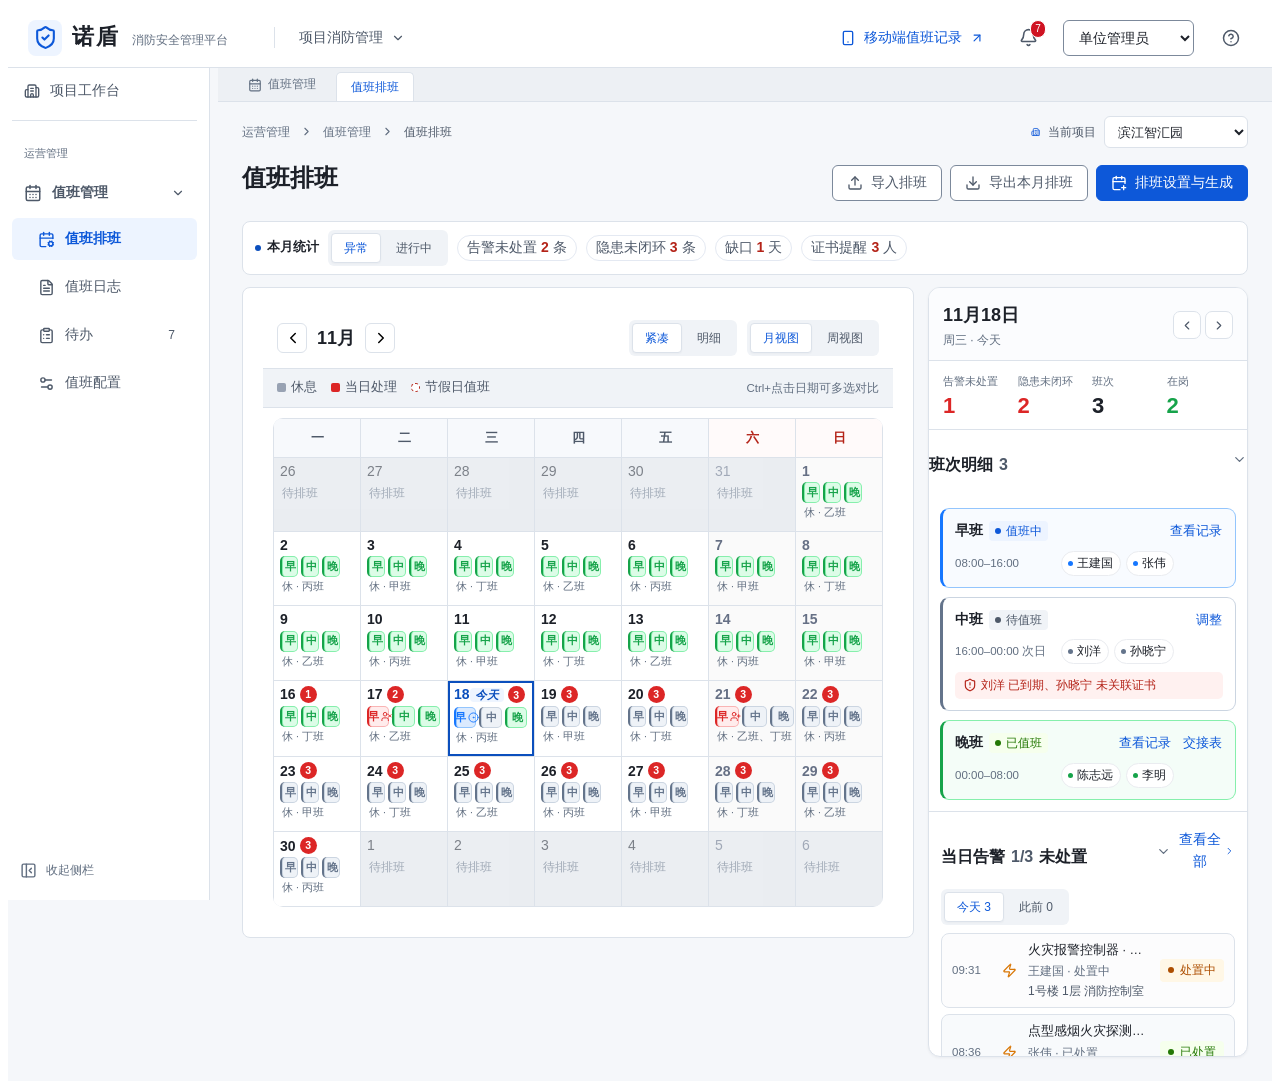
==== commit 11ce33a5: "publish(root): 值班管理 · 日历与排班 2026-11-23" ====
--- a/index.html
+++ b/index.html
@@ -3,12 +3,12 @@
 <head>
 <meta charset="utf-8" />
 <meta name="viewport" content="width=device-width, initial-scale=1, viewport-fit=cover" />
-<meta name="proto-build" content="mwrtr3jl" />
+<meta name="proto-build" content="mwtd1jqy" />
 <title>诺盾 · 值班管理</title>
-<link rel="stylesheet" href="./assets/app.css?v=mwrtr3jl" />
+<link rel="stylesheet" href="./assets/app.css?v=mwtd1jqy" />
 </head>
 <body>
 <div id="root"></div>
-<script type="module" src="./assets/app.js?v=mwrtr3jl"></script>
+<script type="module" src="./assets/app.js?v=mwtd1jqy"></script>
 </body>
 </html>
--- a/assets/app.css
+++ b/assets/app.css
@@ -1 +1 @@
-.nd-dialog-wide:has(.ss-page){width:1080px;height:max-content;max-height:calc(100dvh - 48px)}.ss-page{display:flex;flex-direction:column;gap:14px}.ss-metrics{display:grid;grid-template-columns:repeat(2,minmax(0,1fr));gap:10px}.ss-metric{display:flex;align-items:center;gap:10px;padding:12px 14px;border:1px solid #e3e9f2;border-radius:8px;background:#fafcff;color:#4e5969}.ss-metric svg{color:#1b76ff;flex:none}.ss-metric>span{display:flex;flex-direction:column;gap:2px;font-size:12px;line-height:16px;min-width:0}.ss-metric strong{font-size:20px;line-height:26px;color:#1d2129;font-variant-numeric:tabular-nums}.ss-metric small{font-size:12px;font-weight:400;color:#626f81}.ss-metric.is-warn{border-color:#f3d8b0;background:#fffaf2}.ss-metric.is-warn svg{color:#ad4e00}.ss-block{border:1px solid #e3e9f2;border-radius:10px;background:#fff;padding:14px 16px 16px;display:flex;flex-direction:column;gap:12px}.ss-block-head{display:flex;align-items:center;gap:10px;flex-wrap:wrap}.ss-block-head h3{display:inline-flex;align-items:center;gap:6px;font-size:15px;font-weight:600;margin:0}.ss-block-head h3 svg{color:#1b76ff}.ss-block-head h4{font-size:13px;font-weight:600;margin:0}.ss-block-head>.nd-muted{font-size:12px}.ss-block-head>:last-child:not(:first-child){margin-left:auto}.ss-subhead{padding-top:4px;border-top:1px dashed #e6ebf2;padding-bottom:2px}.ss-subhead h4{color:#1d2129}.ss-order{display:inline-flex;align-items:center;gap:6px}.ss-order>strong{width:20px;height:20px;border-radius:50%;background:#edf4ff;color:#1b76ff;font-size:12px;display:grid;place-items:center}.ss-order-btns{display:inline-flex;flex-direction:column}.ss-order-btns button{border:0;background:transparent;color:#9aa4b2;height:14px;padding:0 2px;cursor:pointer}.ss-order-btns button:hover:not(:disabled){color:#1b76ff}.ss-order-btns button:disabled{opacity:.35;cursor:not-allowed}.ss-input{height:30px;border:1px solid #7c899b;border-radius:6px;padding:0 6px;font-size:13px;width:100%;min-width:92px}.ss-input-num{width:66px;min-width:66px}.ss-ring-editor{display:flex;align-items:flex-end;gap:8px;flex-wrap:wrap;padding:10px 12px;border:1px dashed #cdd8e6;border-radius:8px;background:#fafcff}.ss-ring-step{position:relative;display:flex;flex-direction:column;gap:4px;padding:8px 10px 6px;border:1px solid #e3e9f2;border-radius:8px;background:#fff;min-width:132px}.ss-step-index{position:absolute;top:-8px;left:8px;height:16px;padding:0 6px;border-radius:8px;background:#1b76ff;color:#fff;font-size:11px;line-height:16px}.ss-ring-step>.nd-field{margin:0}.ss-ring-step>.nd-field>label{font-size:11px;color:#626f81}.ss-step-remove{position:absolute;top:4px;right:4px;border:0;background:transparent;color:#9aa4b2;cursor:pointer;padding:2px}.ss-step-remove:hover:not(:disabled){color:#cf1322}.ss-step-remove:disabled{opacity:.3;cursor:not-allowed}.ss-ring-loop{display:inline-flex;align-items:center;gap:4px;align-self:center;font-size:12px;color:#1b76ff;background:#edf4ff;border-radius:12px;padding:4px 10px}.ss-ring-wrap{display:grid;grid-template-columns:384px minmax(0,1fr);gap:18px;align-items:start}.ss-ring-svg{width:100%;max-width:384px;height:auto}.ss-ring-track{fill:none;stroke:#dbe4f1;stroke-width:1.5;stroke-dasharray:5 4}.ss-ring-arc{stroke:#9fb3cd;fill:none}.ss-ring-arrow{fill:#5f7691}.ss-ring-node{stroke-width:1.5}.ss-ring-label{font-size:11px;fill:#1d2129;font-weight:500}.ss-ring-pill{fill:#fff;stroke:#c9d5e6}.ss-ring-pill-text{font-size:11px;fill:#1d2129}.ss-ring-center-main{font-size:15px;font-weight:600;fill:#1d2129}.ss-ring-center-sub{font-size:11px;fill:#626f81}.ss-fill-0,.ss-slot-0{background:#e8f1ff;border-color:#a9c8f5;color:#1a4b8f}.ss-fill-1,.ss-slot-1{background:#fff3e0;border-color:#f0c58a;color:#8a4b12}.ss-fill-2,.ss-slot-2{background:#e9f7ef;border-color:#9fd8b4;color:#1d6b3c}.ss-fill-rest,.ss-slot-rest{background:#f2f4f7;border-color:#d9dee6;color:#7a8698}.ss-node-0{fill:#e8f1ff;stroke:#7fabef}.ss-node-1{fill:#fff3e0;stroke:#e0a862}.ss-node-2{fill:#e9f7ef;stroke:#6dc48c}.ss-node-rest{fill:#f2f4f7;stroke:#c6ced9}.ss-start-list{display:flex;flex-direction:column;gap:8px}.ss-start-row{display:grid;grid-template-columns:22px 88px minmax(0,1fr) auto;align-items:center;gap:8px;padding:8px 10px;border:1px solid #e9eef5;border-radius:8px;background:#fbfcfe}.ss-start-index{width:20px;height:20px;border-radius:50%;background:#edf4ff;color:#1b76ff;font-size:12px;display:grid;place-items:center}.ss-start-row select{height:30px;border:1px solid #7c899b;border-radius:6px;font-size:12px;padding:0 6px}.ss-start-name{display:flex;flex-direction:column;font-size:13px;font-weight:500;line-height:16px}.ss-start-name small{font-size:11px;color:#626f81;font-weight:400}.ss-chip{display:inline-flex;align-items:center;padding:3px 9px;border:1px solid;border-radius:12px;font-size:12px;white-space:nowrap}.ss-fixed{display:flex;flex-direction:column;gap:10px}.ss-fixed .nd-field{max-width:260px}.ss-table-wrap{overflow-x:auto}.ss-table{width:100%;border-collapse:collapse;font-size:12px}.ss-table caption{text-align:left}.ss-table th,.ss-table td{border:1px solid #e6ebf2;padding:5px 6px;text-align:center;white-space:nowrap}.ss-table thead th{background:#f3f6fb;color:#4e5969;font-weight:500}.ss-table thead th span{display:block;font-size:12px;color:#1d2129}.ss-table thead th small{font-size:10px;color:#9aa4b2}.ss-table tbody th{background:#f8fafd;text-align:left;font-weight:600}.ss-table tbody th small{display:block;font-weight:400;font-size:10px;color:#9aa4b2}.ss-cell{display:inline-flex;align-items:center;justify-content:center;min-width:54px;padding:2px 8px;border:1px solid;border-radius:4px}.ss-cover-row td{background:#fafcff}.ss-cover-row th{color:#4e5969}.ss-ok{display:inline-flex;align-items:center;gap:3px;color:#237804;font-size:11px}.ss-miss{color:#cf1322;font-size:11px}.ss-checks{list-style:none;margin:0;padding:0;display:flex;flex-direction:column;gap:7px}.ss-checks li{display:flex;align-items:flex-start;gap:7px;font-size:12px;line-height:18px;color:#4e5969}.ss-checks li svg{flex:none;margin-top:2px}.ss-checks li.is-ok svg{color:#237804}.ss-checks li.is-warn svg{color:#ad4e00}.ss-checks li.is-bad svg{color:#cf1322}.ss-checks li.is-bad{color:#cf1322}.ss-baseline{margin:0;line-height:18px}@media (max-width: 900px){.ss-ring-wrap{grid-template-columns:1fr}.ss-metrics{grid-template-columns:repeat(2,minmax(0,1fr))}.ss-ring-svg{max-width:320px;margin:0 auto}}.dc-page{display:flex;flex-direction:column;gap:16px}.dc-metrics{display:grid;grid-template-columns:repeat(4,minmax(0,1fr));gap:12px}.dc-metrics.is-staff{grid-template-columns:repeat(2,minmax(0,1fr))}.nd-summary-strip.is-compact strong{font-size:15px;line-height:22px;display:block;margin-top:2px;white-space:nowrap;overflow:hidden;text-overflow:ellipsis}.nd-summary-strip.is-compact>div,.nd-summary-strip.is-compact>button{padding-top:4px;padding-bottom:4px}.nd-crew-table th,.nd-crew-table td{white-space:nowrap}.nd-crew-table th:nth-child(1){width:82px}.nd-crew-table th:nth-child(3){width:64px}.nd-crew-table th:nth-child(4){width:196px}.nd-crew-table th:nth-child(5){width:150px}.nd-crew-table th:nth-child(6){width:132px}.dc-metric{display:flex;align-items:flex-start;gap:10px;padding:14px 16px;text-align:left;background:var(--nd-surface);border:1px solid var(--nd-border);border-radius:10px;cursor:pointer}.dc-metric:hover{border-color:var(--nd-action)}.dc-metric>svg{color:var(--nd-action);margin-top:2px}.dc-metric span{display:flex;flex-direction:column;gap:2px;color:var(--nd-secondary);font-size:14px}.dc-metric strong{color:var(--nd-ink);font-size:22px;line-height:1.2}.dc-metric small{font-size:12px;color:var(--nd-muted);font-weight:400}.dc-metric em{font-style:normal;font-size:12px;color:var(--nd-muted)}.dc-metric.is-warn>svg,.dc-metric.is-warn strong{color:var(--nd-warning)}.dc-today-strip{display:flex;align-items:center;gap:14px;padding:10px 16px;background:var(--nd-subtle);border:1px solid var(--nd-border);border-radius:10px;flex-wrap:wrap}.dc-today-head{display:flex;align-items:center;gap:8px;font-weight:600;color:var(--nd-ink);white-space:nowrap}.dc-live-dot{width:8px;height:8px;border-radius:50%;background:var(--nd-action);box-shadow:0 0 0 4px color-mix(in srgb,var(--nd-action) 16%,transparent)}.dc-today-shifts{display:flex;gap:8px;flex-wrap:wrap;flex:1}.dc-today-shift{display:flex;align-items:center;gap:8px;padding:8px 12px;border-radius:999px;background:var(--nd-surface);border:1px solid var(--nd-border);cursor:pointer;font-size:13px}.dc-today-shift strong{font-size:14px}.dc-today-shift span{color:var(--nd-muted)}.dc-state{font-style:normal;padding:2px 9px;border-radius:999px;font-size:12px}.dc-state.is-active{color:#0b4bb3;background:#e8f0ff}.dc-state.is-done{color:#1a7f45;background:#e8f6ee}.dc-state.is-archived{color:#146b3a;background:#d9f2e3}.dc-state.is-unsigned{color:#9a5b00;background:#fff3d6}.dc-state.is-handover{color:#b42318;background:#fde8e6}.dc-state.is-missing{color:#6b7280;background:#f1f3f5}.dc-state.is-waiting{color:#6b7280;background:#f8f9fa}.dc-today-more{display:inline-flex;align-items:center;gap:4px;background:none;border:0;color:var(--nd-action);cursor:pointer;font-size:13px}.dc-calendar-panel{padding:0;overflow:hidden}.dc-toolbar{display:flex;align-items:center;justify-content:space-between;padding:14px 16px;border-bottom:1px solid var(--nd-border)}.dc-toolbar-left{display:flex;align-items:center;gap:8px}.dc-toolbar h2{margin:0;font-size:22px;font-weight:650;letter-spacing:.5px}.dc-arrow{display:grid;place-items:center;width:30px;height:30px;border-radius:6px;border:1px solid var(--nd-border);background:var(--nd-surface);cursor:pointer}.dc-arrow:hover{border-color:var(--nd-action);color:var(--nd-action)}.dc-grid{display:grid;grid-template-columns:repeat(7,minmax(0,1fr))}.dc-weekday{padding:10px;font-size:13px;color:var(--nd-secondary);text-align:left;border-bottom:1px solid var(--nd-border);background:var(--nd-subtle)}.dc-weekday.is-weekend{color:var(--nd-secondary)}.dc-day{min-height:88px;padding:8px 10px;border:0;border-right:1px solid var(--nd-border);border-bottom:1px solid var(--nd-border);background:var(--nd-surface);text-align:left;cursor:pointer;display:flex;flex-direction:column;gap:8px}.dc-day:hover{background:var(--nd-row-hover)}.dc-day.is-outside{color:var(--nd-disabled);background:var(--nd-subtle)}.dc-day.is-today{box-shadow:inset 0 0 0 2px var(--nd-action);background:color-mix(in srgb,var(--nd-action) 4%,var(--nd-surface))}.dc-grid.is-week .dc-day{min-height:196px;padding:12px}.dc-day-head{display:flex;align-items:center;justify-content:space-between}.dc-day-number{font-weight:600;font-size:15px;color:var(--nd-secondary)}.dc-day.is-today .dc-day-number{color:var(--nd-action);background:var(--nd-action);color:#fff;border-radius:999px;padding:2px 10px;font-size:13px}.dc-cert-flag{color:var(--nd-danger);display:inline-flex}.dc-chips{display:flex;gap:6px;flex-wrap:wrap}.dc-chip{display:inline-flex;align-items:center;gap:5px;padding:4px 9px;border-radius:6px;min-height:26px;font-size:12.5px;line-height:1.4;border:1px solid transparent;border-left-width:3px;font-weight:500}.dc-chip i{font-style:normal}.dc-chip.is-active{color:#0b4bb3;background:#e8f0ff;border-color:#bfd3ff}.dc-chip.is-done{color:#1a7f45;background:#e8f6ee;border-color:#bfe5cd}.dc-chip.is-archived{color:#146b3a;background:#d9f2e3;border-color:#a9dcbc}.dc-chip.is-unsigned{color:#9a5b00;background:#fff3d6;border-color:#f0d28a}.dc-chip.is-handover{color:#b42318;background:#fde8e6;border-color:#f3b6b0}.dc-chip.is-missing{color:#6b7280;background:#f1f3f5;border-color:#e3e6e9}.dc-chip.is-waiting{color:#6b7280;background:#f8f9fa;border-style:dashed;border-color:#d9dde3}.dc-chip.is-own{box-shadow:0 0 0 2px color-mix(in srgb,var(--nd-action) 35%,transparent)}.dc-handover-flag{width:5px;height:5px;border-radius:50%;background:#b42318;display:inline-block}.dc-day-alerts{display:flex;gap:6px;flex-wrap:wrap;margin-top:auto}.dc-alert{display:inline-flex;align-items:center;gap:4px;padding:2px 8px;border-radius:6px;font-size:12px;font-weight:600;line-height:1.5;border:1px solid transparent}.dc-alert.is-hazard{color:#cf1322;background:#fff1f0;border-color:#f3b6b0}.dc-alert.is-alarm{color:#ad4e00;background:#fff7e6;border-color:#f0d28a}.dc-legend .dc-alert{padding:1px 8px;font-weight:500}.dc-others,.dc-empty{font-size:12px;color:var(--nd-muted)}.dc-week-names{display:flex;flex-direction:column;gap:5px;font-size:13px;color:var(--nd-secondary)}.dc-week-names span{display:flex;flex-direction:column}.dc-week-names strong{font-size:13px;color:var(--nd-ink)}.dc-legend{display:flex;align-items:center;gap:14px;flex-wrap:wrap;padding:10px 16px;font-size:13px;color:var(--nd-secondary);border-top:1px solid var(--nd-border)}.dc-legend-top{border-top:0;border-bottom:1px solid var(--nd-border);background:var(--nd-subtle);padding:8px 16px}.dc-legend>span{display:inline-flex;align-items:center;gap:5px}.dc-legend-dot{width:10px;height:10px;border-radius:3px;border:1px solid transparent}.dc-legend-dot.is-active{background:#e8f0ff;border-color:#bfd3ff}.dc-legend-dot.is-done{background:#e8f6ee;border-color:#bfe5cd}.dc-legend-dot.is-archived{background:#d9f2e3;border-color:#a9dcbc}.dc-legend-dot.is-unsigned{background:#fff3d6;border-color:#f0d28a}.dc-legend-dot.is-handover{background:#fde8e6;border-color:#f3b6b0}.dc-legend-dot.is-missing{background:#f1f3f5;border-color:#e3e6e9}.dc-legend-dot.is-waiting{background:#f8f9fa;border-color:#d9dde3}.dc-legend-note{margin-left:auto;color:var(--nd-muted)}.dc-ov-counts{display:grid;grid-template-columns:repeat(4,minmax(0,1fr));gap:10px;margin-bottom:16px}.dc-ov-counts>div{padding:12px;border:1px solid var(--nd-border);border-radius:8px;background:var(--nd-subtle);display:flex;flex-direction:column;gap:2px}.dc-ov-counts span{font-size:12px;color:var(--nd-secondary)}.dc-ov-counts strong{font-size:22px;color:var(--nd-ink)}.dc-ov-counts small{font-size:11px;color:var(--nd-muted)}.dc-ov-title{display:flex;align-items:center;gap:6px;margin:16px 0 8px;font-size:14px;color:var(--nd-ink)}.dc-ov-shifts{display:grid;grid-template-columns:repeat(auto-fit,minmax(240px,1fr));gap:10px}.dc-ov-shift{border:1px solid var(--nd-border);border-radius:8px;padding:10px 12px;background:var(--nd-surface)}.dc-ov-shift-head{display:flex;align-items:center;gap:8px}.dc-ov-shift-head strong{font-size:15px}.dc-ov-shift-head span{color:var(--nd-muted);font-size:12px}.dc-ov-shift p{margin:6px 0;font-size:12px;color:var(--nd-secondary)}.dc-ov-actions{display:flex;gap:6px;flex-wrap:wrap;align-items:center}.dc-ov-hint{font-size:11px;color:var(--nd-muted)}.dc-ov-columns{display:grid;grid-template-columns:1fr 1fr;gap:20px}.dc-ov-list{list-style:none;margin:0;padding:0;display:flex;flex-direction:column;gap:6px}.dc-ov-list li{display:flex;align-items:flex-start;justify-content:space-between;gap:10px;padding:8px 10px;border:1px solid var(--nd-border);border-radius:6px}.dc-ov-list strong{display:block;font-size:13px;font-weight:550}.dc-ov-list small{color:var(--nd-muted);font-size:11px}.dc-ov-note{display:flex;align-items:center;gap:4px;margin-top:18px;font-size:11px}@media (max-width: 900px){.dc-metrics,.dc-ov-counts{grid-template-columns:repeat(2,minmax(0,1fr))}.dc-ov-columns{grid-template-columns:1fr}}@media (max-width: 600px){.dc-day{min-height:72px;padding:6px}.dc-chips .dc-chip{padding:2px 6px;font-size:11.5px;min-height:24px}.dc-legend{gap:8px}.dc-toolbar h2{font-size:18px}}.dr-page{--dr-active: #1677ff;--dr-active-bg: #dbeafe;--dr-active-border: #93c5fd;--dr-done: #16a34a;--dr-done-bg: #dcfce7;--dr-done-border: #86efac;--dr-waiting: #64748b;--dr-waiting-bg: #eef2f7;--dr-waiting-border: #cbd5e1;--dr-pending: #d97706;--dr-pending-bg: #fef3c7;--dr-pending-border: #fbbf24;--dr-danger: #dc2626;--dr-danger-bg: #ffecec;--dr-danger-border: #f9b4b4}.dr-day-metrics{display:grid;grid-template-columns:repeat(4,1fr);gap:8px;padding:12px 14px 10px;border-bottom:1px solid var(--nd-border, #e5e7eb)}.dr-dm{display:flex;flex-direction:column;gap:2px;min-width:0}.dr-dm span{font-size:11px;color:var(--nd-muted, #667085);white-space:nowrap}.dr-dm strong{font-size:22px;font-weight:700;color:var(--nd-ink, #101828);line-height:1.2}.dr-dm.is-ok strong{color:#16a34a}.dr-dm.is-warn strong{color:#d97706}.dr-overview-count{margin:8px 0;font-size:13px;line-height:22px;color:var(--nd-secondary)}.dr-shell{display:grid;grid-template-columns:minmax(0,1fr) 320px;gap:14px;align-items:start}.dr-calendar-panel{min-width:0;overflow:visible}.dr-toolbar{display:flex;align-items:center;justify-content:space-between;gap:12px;padding:12px 14px;border-bottom:1px solid var(--nd-border, #e5e7eb)}.dr-toolbar-left,.dr-toolbar-right{display:flex;align-items:center;gap:10px}.dr-toolbar h2{margin:0;font-size:18px}.dr-back-current{min-height:30px;padding:4px 10px;font-size:12px;gap:6px}.dr-grid{display:grid;grid-template-columns:repeat(7,minmax(0,1fr));gap:1px;margin:10px;padding:1px;background:var(--nd-border, #e5e7eb);border-radius:10px;overflow:hidden}.dr-weekday{padding:9px 6px;background:#f7f9fc;color:var(--nd-secondary, #475467);text-align:center;font-size:13px;font-weight:600}.dr-weekday.is-weekend{color:#b42318;background:snow}.dr-day{position:relative;display:flex;flex-direction:column;min-height:110px;padding:8px 7px 22px;border:0;background:#fff;color:var(--nd-ink, #101828);text-align:left;cursor:pointer;overflow:hidden}.dr-day:hover{background:#fbfcfe}.dr-day.is-outside{opacity:.5;background:#fafafa}.dr-day.is-today{background:#f5f9ff;box-shadow:none}.dr-day.is-today .dr-day-number{color:#0b4fbd}.dr-day.is-selected{background:#fff;box-shadow:inset 0 0 0 2px #0b4fbd;z-index:2}.dr-day.is-today.is-selected{background:#fff;box-shadow:inset 0 0 0 2px #0b4fbd}.dr-day.is-weekend{background:#fafafa}.dr-day.is-weekend .dr-day-number{color:#667085}.dr-day.is-holiday{background:#fff7f5}.dr-day.is-holiday .dr-day-number{color:#b42318}.dr-day.is-rest{background:#f5f6f7}.dr-day.is-rest .dr-day-number{color:var(--nd-muted, #98a2b3)}.dr-day.is-gap{background:#eff8ff}.dr-day.is-gap .dr-day-number{color:#175cd3}.dr-day.is-partial-gap{background:#fff7ed}.dr-day.is-partial-gap .dr-day-number{color:#b45309}.dr-day.is-adjusted-workday .dr-day-number{color:var(--nd-ink, #101828)}.dr-day-holiday{font-style:normal;font-size:10.5px;font-weight:600;color:#b42318;margin-left:4px}.dr-day-adj{font-size:10.5px;font-weight:600;color:#667085;border:1px solid #d0d5dd;border-radius:4px;padding:0 4px;line-height:1.5}.dr-shift-line.is-holiday{--st-border: #f3b6b0}.dr-shift-holiday{flex:none;font-style:normal;font-size:10px;font-weight:700;color:#b42318;border:1px solid #f3b6b0;border-radius:4px;padding:0 3px;line-height:1.4}.dr-day-head{display:flex;align-items:center;justify-content:space-between;min-height:18px;gap:4px}.dr-day-number{font-size:15px;font-weight:700}.dr-day.is-outside .dr-day-number{font-weight:500}.dr-today-tag{padding:1px 5px;border-radius:4px;background:#eef5ff;color:#0b4fbd;font-size:11.5px;font-weight:600;line-height:1.5}.dr-day-lines{display:flex;flex-direction:column;flex:1 1 auto;gap:2px;margin-top:5px;margin-bottom:18px;min-width:0;min-height:0}.dr-shift-line{display:flex;align-items:center;gap:3px;min-width:0;height:24px;padding:0 3px 0 5px;border-radius:5px;border-left:3px solid var(--st, #64748b);background:var(--st-bg, #f8fafc);box-shadow:inset 0 0 0 1px var(--st-border, #e2e8f0);color:var(--nd-ink, #101828);font-size:12px}.dr-shift-line>i{display:none}.dr-shift-line>b{flex:none;color:var(--st, #64748b);font-size:12px;font-weight:800}.dr-shift-line>.dr-state-text{flex:none;font-style:normal;font-size:11px;font-weight:600;line-height:1;color:var(--st, #64748b)}.dr-shift-line>.dr-line-people{display:none}.dr-unassigned{color:#b42318!important;font-weight:600}.dr-shift-line>svg{flex:none;color:var(--st, #16a34a)}.dr-empty,.dr-day-empty{color:var(--nd-muted, #98a2b3);font-size:11.5px;padding:6px 2px}.dr-day-empty.is-gap-text{color:var(--dr-danger, #dc2626);font-weight:600}.dr-rest-line{display:block;min-width:0;overflow:hidden;text-overflow:ellipsis;white-space:nowrap;color:var(--nd-muted, #98a2b3);font-size:11px;line-height:1.4;padding:1px 2px}.dr-shift-line.is-active,.dr-shift-row.is-active{--st: var(--dr-active);--st-bg: var(--dr-active-bg);--st-border: var(--dr-active-border)}.dr-shift-line.is-done,.dr-shift-row.is-done{--st: var(--dr-done);--st-bg: var(--dr-done-bg);--st-border: var(--dr-done-border)}.dr-shift-line.is-archived,.dr-shift-row.is-archived{--st: #15803d;--st-bg: #f0fdf4;--st-border: #bbf7d0}.dr-shift-line.is-waiting,.dr-shift-row.is-waiting{--st: var(--dr-waiting);--st-bg: var(--dr-waiting-bg);--st-border: var(--dr-waiting-border)}.dr-shift-line.is-pending,.dr-shift-row.is-pending{--st: var(--dr-pending);--st-bg: var(--dr-pending-bg);--st-border: var(--dr-pending-border)}.dr-shift-line.is-handover,.dr-shift-row.is-handover{--st: #ea580c;--st-bg: #ffedd5;--st-border: #fdba74}.dr-shift-line.is-missing,.dr-shift-row.is-missing,.dr-shift-line.is-danger,.dr-shift-row.is-danger{--st: var(--dr-danger);--st-bg: var(--dr-danger-bg);--st-border: var(--dr-danger-border)}.dr-day-alerts{position:absolute;left:7px;right:7px;bottom:5px;display:flex;flex-wrap:wrap;gap:3px 10px}.dr-alert{display:inline-flex;align-items:center;gap:4px;font-size:11.5px;font-weight:600;line-height:1.4;white-space:nowrap;cursor:pointer;padding:1px 6px;border-radius:5px;border:1px solid transparent}.dr-alert>svg{flex:none}.dr-alert.is-alarm{color:#b45309;background:#fff7e6;border-color:#f0d28a}.dr-alert.is-hazard{color:#b42318;background:#fff1f0;border-color:#f3b6b0}.dr-alert.is-gap{color:#175cd3;background:#eff8ff;border-color:#b2ddff}.dr-dot.is-hazard{background:#dc2626}.dr-dot.is-gap{background:#2e90fa}.dr-dot.is-rest{background:#98a2b3}.dr-dot.is-alarm{background:#d97706}.dr-dot.is-holiday{background:#fff;border:1px dashed #b42318}.dr-grid.is-week .dr-day{min-height:140px;padding:7px 5px 22px}.dr-legend{display:flex;flex-wrap:wrap;align-items:center;gap:6px 14px;padding:0 14px 12px;color:var(--nd-secondary, #475467);font-size:12.5px}.dr-legend-top{padding:9px 14px;background:var(--nd-subtle, #f0f3f7);border-bottom:1px solid var(--nd-border, #e5e7eb)}.dr-legend>span{display:inline-flex;align-items:center;gap:5px}.dr-dot{width:9px;height:9px;border-radius:2px;display:inline-block}.dr-dot.is-holiday{border-radius:50%}.dr-ledger-toggle{display:inline-flex;align-items:center;justify-content:center;gap:2px;width:100%;border:0;background:none;padding:4px 0;font-size:12px;color:var(--nd-action, #0d58d9);cursor:pointer}.dr-ledger-toggle svg{transition:transform .15s ease}.dr-ledger-toggle svg.is-open{transform:rotate(90deg)}.dr-side{position:sticky;top:14px;display:flex;flex-direction:column;max-height:calc(100vh - 130px);background:#fff;border:1px solid var(--nd-border, #e5e7eb);border-radius:12px;overflow:hidden;box-shadow:0 1px 3px #1018280d}.dr-side-body{flex:1 1 auto;min-height:0;overflow-y:auto;overscroll-behavior:contain}.dr-side-head{display:flex;align-items:center;justify-content:space-between;gap:12px;padding:13px 14px 11px;border-bottom:1px solid var(--nd-border, #e5e7eb);background:#fbfcfe}.dr-side-head>div:first-child{display:flex;flex-direction:column;gap:2px}.dr-side-date{color:var(--nd-ink, #101828);font-size:18px;font-weight:700}.dr-side-head small{color:var(--nd-muted, #667085);font-size:12px}.dr-side-nav{display:flex;gap:4px}.dr-side-nav button{width:28px;height:28px;display:inline-flex;align-items:center;justify-content:center;border:1px solid var(--nd-border, #e5e7eb);border-radius:7px;background:#fff;color:var(--nd-secondary, #475467);cursor:pointer}.dr-side-nav button:hover{border-color:#1677ff;color:#0b4fbd}.dr-day-list{display:flex;flex-direction:column;gap:9px;padding:11px}.dr-shift-row{display:flex;flex-direction:column;gap:8px;padding:11px 12px;border:1px solid var(--st-border, #e2e8f0);border-left:3px solid var(--st, #64748b);border-radius:9px;background:#fff}.dr-shift-row.is-active{background:#f8fbff}.dr-shift-row.is-done{background:#f4fdf8}.dr-shift-row.is-pending{background:#fffdf7}.dr-shift-row.is-danger{background:snow}.dr-shift-top{display:flex;align-items:center;justify-content:space-between;gap:10px}.dr-shift-meta{display:flex;align-items:center;gap:10px}.dr-shift-time{flex:none;width:96px;font-size:11.5px;color:var(--nd-muted, #667085);line-height:1.45;word-break:keep-all}.dr-shift-title-row{display:flex;align-items:center;gap:6px;min-width:0}.dr-shift-title-row strong{color:var(--nd-ink, #101828);font-size:14px;white-space:nowrap;flex:none}.dr-shift-title-row .nd-badge{min-height:20px;padding:1px 6px;gap:5px;font-size:11.5px}.dr-people{flex:1;min-width:0;display:flex;flex-wrap:wrap;gap:5px}.dr-person{display:inline-flex;align-items:center;gap:4px;padding:2px 7px 2px 6px;border:1px solid #eaecf0;border-radius:999px;background:#fff;color:var(--nd-ink, #101828);font-size:12px}.dr-person:before{content:"";width:5px;height:5px;border-radius:50%;background:var(--st, #98a2b3)}.dr-muted{color:var(--nd-muted, #98a2b3);font-size:12px}.dr-cert-warn{display:flex;align-items:flex-start;gap:4px;padding:5px 8px;border-radius:5px;background:#fff1f0;color:#b42318;font-size:12px;line-height:1.4}.dr-cert-warn svg{flex:none;margin-top:1px}.dr-shift-actions{display:flex;flex-wrap:wrap;justify-content:flex-end;align-items:center;gap:2px 10px}.dr-shift-actions .nd-btn{min-height:auto;padding:1px 0;font-size:12.5px;gap:4px;line-height:1.5;border-radius:0}.dr-side-empty{display:flex;flex-direction:column;align-items:center;gap:5px;padding:42px 16px;color:var(--nd-muted, #667085);text-align:center}.dr-side-empty svg{color:#b2c7e6}.dr-side-empty strong{color:var(--nd-secondary, #475467);font-size:13px}.dr-side-empty small{font-size:11px}.dr-chain{padding:4px 0 2px}.dr-ledger{border-top:1px solid var(--nd-border, #e5e7eb);padding:10px 12px 12px;display:grid;gap:14px}.dr-ledger-section{display:grid;gap:8px}.dr-ledger-head{display:flex;align-items:center;justify-content:space-between;gap:8px}.dr-ledger-title{display:flex;align-items:baseline;gap:6px;font-size:13px;font-weight:600;color:var(--nd-ink, #101828)}.dr-ledger-title strong{color:var(--nd-secondary, #475467);font-weight:600}.dr-ledger-more{display:inline-flex;align-items:center;gap:2px;border:0;background:none;padding:0;font-size:12px;color:var(--nd-action, #0d58d9);cursor:pointer}.dr-ledger-groups{display:grid;gap:8px}.dr-ledger-bar{display:flex;justify-content:flex-start}.dr-ledger-list{list-style:none;margin:0;padding:0;display:grid;gap:6px}.dr-ledger-list li{display:grid;grid-template-columns:42px 18px 1fr auto;align-items:center;gap:8px;padding:7px 10px;border:1px solid var(--nd-border, #e5e7eb);border-radius:8px;background:#fcfcfd;cursor:pointer}.dr-ledger-list li:hover{border-color:var(--nd-action, #0d58d9);background:var(--nd-selected, #f2f6ff)}.dr-ledger-list li.is-closed{background:#f8fafc}.dr-ledger-list li.is-closed:hover{background:#f1f5f9}.dr-ledger-time{font-size:11.5px;color:var(--nd-muted, #98a2b3);white-space:nowrap}.dr-ledger-icon{flex:none}.dr-ledger-icon.is-alarm{color:#d97706}.dr-ledger-icon.is-hazard{color:#dc2626}.dr-ledger-main{min-width:0;display:grid;gap:2px}.dr-ledger-main strong{font-size:12.5px;font-weight:500;overflow:hidden;text-overflow:ellipsis;white-space:nowrap}.dr-ledger-main small{font-size:11.5px;color:var(--nd-muted, #98a2b3);overflow:hidden;text-overflow:ellipsis;white-space:nowrap}.dr-ledger-main .dr-ledger-location{color:var(--nd-secondary, #475467)}.dr-ledger-note{margin:0;font-size:11.5px;color:var(--nd-muted, #98a2b3)}.dr-ledger-empty{margin:0;font-size:12px}.dr-matter-title{margin:16px 0 6px;font-size:13px;color:var(--nd-ink, #101828)}.dr-matter-detail{margin:0;font-size:13px;line-height:21px;color:var(--nd-secondary, #475467)}.dr-matter-timeline{list-style:none;margin:0;padding:0;display:grid;gap:10px}.dr-matter-timeline li{display:flex;gap:10px}.dr-matter-step-time{flex:none;width:92px;font-size:11.5px;color:var(--nd-muted, #98a2b3);line-height:21px}.dr-matter-step{min-width:0}.dr-matter-step strong{font-size:12.5px;color:var(--nd-ink, #101828)}.dr-matter-step p{margin:2px 0 0;font-size:12px;line-height:19px;color:var(--nd-secondary, #475467)}@media (max-width: 1120px){.dr-shell{grid-template-columns:1fr}.dr-side{position:static;max-height:none;overflow:visible}.dr-side-body{max-height:none;overflow:visible}.dr-day-list{max-height:420px}}.ls-root,.ls-form{min-width:0;font-size:14px;line-height:22px;color:var(--nd-text-primary, #1d2129)}.ls-entry{display:flex;justify-content:flex-end;margin:16px 0}.ls-history{margin:16px 0;padding:20px;background:var(--nd-surface, #fff);border:1px solid var(--nd-border, #dce2ea);border-radius:8px}.ls-history h2{margin:0 0 12px;font-size:16px;line-height:24px}.ls-history h3{font-size:14px;margin:12px 0 4px}.ls-history p,.ls-form>p{margin:8px 0;white-space:pre-wrap;overflow-wrap:anywhere}.ls-record{padding:16px 0;border-top:1px solid var(--nd-border, #dce2ea);break-inside:avoid}.ls-record header{display:flex;justify-content:space-between;align-items:center;gap:12px}.ls-record ul{padding-left:20px;margin:4px 0}.ls-record li{white-space:pre-wrap;overflow-wrap:anywhere}.ls-history-body.is-collapsed{display:none}.ls-form{display:grid;gap:20px}.ls-form>p{margin:0}.ls-form details{border-top:1px solid var(--nd-border, #dce2ea)}.ls-form summary{cursor:pointer;min-height:44px;padding:12px 0;font-weight:600}.ls-fields{display:grid;gap:20px}.ls-fields fieldset{min-width:0;border:1px solid var(--nd-border, #dce2ea);padding:16px;border-radius:6px;display:grid;gap:16px}.ls-fields legend{max-width:100%;white-space:normal;overflow-wrap:anywhere}.ls-mobile .nd-btn,.ls-mobile input,.ls-mobile select{min-height:44px;font-size:14px}.ls-mobile .ls-history{padding:16px}.ls-mobile .ls-record header{flex-wrap:wrap}.ls-form textarea{font-size:14px}.ls-form .nd-field{min-width:0}.ls-form input,.ls-form select,.ls-form textarea{width:100%;max-width:100%;box-sizing:border-box}@media (max-width: 600px){.ls-root .nd-btn,.ls-form .nd-btn,.ls-form input,.ls-form select{min-height:44px;font-size:14px}.ls-record header{flex-wrap:wrap}}@media print{.ls-root .nd-btn,.ls-root dialog,.ls-entry{display:none!important}.ls-history{border:0;padding:0;margin:12px 0;color:#000}.ls-history-body.is-collapsed{display:block!important}}.nd-handover-counts{display:flex;flex-wrap:wrap;gap:16px 32px;margin:0 0 16px;padding:0 0 16px;border-bottom:1px solid var(--nd-border)}.nd-handover-counts>div{display:flex;align-items:baseline;gap:12px}.nd-handover-counts dt{color:var(--nd-secondary);font-size:14px}.nd-handover-counts dd{margin:0;color:var(--nd-ink);font-size:16px;font-weight:600}.nd-handover-signing{margin-top:20px;border-top:1px solid var(--nd-border)}.nd-handover-signing>summary{min-height:44px;padding:12px 0;cursor:pointer;font-size:14px;font-weight:600}.nd-handover-signing>summary:focus-visible{outline:2px solid var(--nd-action);outline-offset:2px}.nd-report-form-table td>input,.nd-report-form-table td>textarea{width:100%;box-sizing:border-box;border:1px solid transparent;border-radius:3px;background:transparent;padding:2px 4px;font:inherit;color:var(--nd-ink)}.nd-report-form-table td>textarea{min-height:46px;resize:vertical}.nd-report-form-table td>input:hover,.nd-report-form-table td>textarea:hover{border-color:var(--nd-border)}.nd-report-form-table td>input:focus,.nd-report-form-table td>textarea:focus{border-color:var(--nd-action);background:var(--nd-surface);outline:none}.nd-report-form-table td>input::placeholder,.nd-report-form-table td>textarea::placeholder{color:var(--nd-muted)}.nd-report-row-action{border:0;background:none;color:var(--nd-secondary);cursor:pointer;padding:2px 4px;line-height:1}.nd-report-form-table td .nd-inline-radio{white-space:nowrap;margin-right:8px}.nd-report-row-action:hover{color:var(--nd-danger)}.nd-report-add{margin:-6px 0 12px}@media print{.nd-report-form-table td>input,.nd-report-form-table td>textarea{border:0;background:none;padding:0;resize:none}}@media (max-width: 700px){.nd-handover-counts{gap:12px 20px}}.nd-log-summary-range{display:flex;align-items:center;gap:8px;margin:-2px 0 14px;color:var(--nd-muted);font-size:12px}.nd-log-summary-grid{display:grid;grid-template-columns:repeat(3,minmax(0,1fr));gap:12px}.nd-log-summary-note{margin:0 0 14px;color:var(--nd-muted);font-size:12px;line-height:1.7}.nd-log-summary-preview{display:grid;gap:8px;width:100%;border-top:1px solid var(--nd-border);padding-top:10px}.nd-log-summary-preview>span{display:flex;justify-content:space-between;gap:10px;font-size:12px}.nd-log-summary-preview>span>span{overflow:hidden;white-space:nowrap;text-overflow:ellipsis}.nd-log-summary-preview em{font-style:normal;white-space:nowrap;color:var(--nd-secondary)}.nd-log-summary-config,.nd-log-summary-filter{display:flex;justify-content:space-between;align-items:center;gap:12px;color:var(--nd-muted);font-size:12px;margin-top:12px}.nd-log-summary-filter{margin:0 0 12px}.nd-log-summary-progress{padding-left:20px;font-size:12px;line-height:1.9;color:var(--nd-secondary)}.nd-log-summary-followup{display:grid;gap:5px;padding:10px;background:var(--nd-subtle);font-size:12px;line-height:1.7;border-radius:5px}@media (min-width:601px) and (max-width:1150px){.nd-log-summary-grid{grid-template-columns:repeat(2,minmax(0,1fr))}}.nd-log-summary-card{display:flex;min-width:0;flex-direction:column;align-items:flex-start;gap:8px;padding:14px;border:1px solid var(--nd-border);border-radius:8px;background:var(--nd-surface);color:var(--nd-ink);text-align:left}.nd-log-summary-card:hover{border-color:var(--nd-action);background:var(--nd-row-hover)}.nd-log-summary-name{display:flex;width:100%;align-items:center;justify-content:space-between;gap:8px;font-weight:600}.nd-log-summary-metrics{display:flex;flex-wrap:wrap;gap:12px;color:var(--nd-muted);font-size:12px}.nd-log-summary-metrics span{display:flex;align-items:baseline;gap:4px}.nd-log-summary-metrics strong,.nd-log-summary-empty{color:var(--nd-ink);font-size:20px;line-height:28px}.nd-log-summary-empty{font-size:14px}.nd-log-summary-card>small{color:var(--nd-muted);font-size:12px}.nd-log-summary-detail-head,.nd-log-summary-record-top,.nd-log-summary-record-meta{display:flex;align-items:center;justify-content:space-between;gap:12px}.nd-log-summary-detail-head{margin-bottom:14px}.nd-log-summary-caliber{margin:0 0 14px;color:var(--nd-secondary);font-size:13px;line-height:20px}.nd-log-summary-detail-metrics{display:grid;grid-template-columns:repeat(3,minmax(0,1fr));margin:0 0 16px;border:1px solid var(--nd-border);border-radius:6px}.nd-log-summary-detail-metrics>div{display:flex;flex-direction:column;gap:4px;padding:10px 12px}.nd-log-summary-detail-metrics>div+div{border-left:1px solid var(--nd-border)}.nd-log-summary-detail-metrics span,.nd-log-summary-record-meta,.nd-log-summary-record>p{color:var(--nd-muted);font-size:12px}.nd-log-summary-detail-metrics strong{font-size:18px}.nd-log-summary-records{display:grid;gap:8px}.nd-log-summary-record{padding:12px;border:1px solid var(--nd-border);border-radius:6px}.nd-log-summary-record-top strong{min-width:0;overflow-wrap:anywhere}.nd-log-summary-record-meta{justify-content:flex-start;margin-top:8px}.nd-log-summary-record>p{margin-top:6px;line-height:18px}.nd-log-summary-source-link{display:flex;flex-direction:column;align-items:flex-start;gap:6px;margin-top:18px;padding-top:14px;border-top:1px solid var(--nd-border)}.nd-log-summary-source-link a{display:inline-flex;min-height:36px;align-items:center;gap:6px;font-weight:500}.nd-log-summary-source-link small{color:var(--nd-muted);font-size:12px}@media (max-width:600px){.nd-log-summary-grid{grid-template-columns:1fr}.nd-log-summary-card{min-height:96px}.nd-log-summary-detail-metrics>div{padding:8px}.nd-log-summary-record-top{align-items:flex-start}}.nd-todo-list{display:flex;flex-direction:column}.nd-todo-row{display:flex;align-items:flex-start;gap:12px;padding:14px 16px;border-bottom:1px solid var(--nd-border)}.nd-todo-row:last-child{border-bottom:0}.nd-todo-icon{display:grid;place-items:center;width:34px;height:34px;border-radius:8px;background:var(--nd-subtle);color:var(--nd-secondary);flex:0 0 auto}.nd-todo-icon.is-transfer,.nd-todo-icon.is-confirm{color:#0b4bb3;background:#e8f0ff}.nd-todo-icon.is-sign{color:#9a5b00;background:#fff3d6}.nd-todo-icon.is-handover,.nd-todo-icon.is-cert{color:#b42318;background:#fde8e6}.nd-todo-main{flex:1;min-width:0;display:flex;flex-direction:column;gap:3px}.nd-todo-main strong{font-size:14px;color:var(--nd-ink)}.nd-todo-main p{margin:0;font-size:12px;color:var(--nd-secondary)}.nd-todo-main small{font-size:12px;line-height:18px;color:var(--nd-muted)}.nd-todo-filters{gap:8px;flex-wrap:wrap}.nd-todo-empty{padding:16px;color:var(--nd-muted)}.nd-todo-empty p{margin:0 0 12px}.nd-todos .nd-dialog :where(select,textarea){width:100%}.nd-todos .nd-dialog textarea{min-height:96px}@media (max-width: 600px){.nd-todo-row{flex-wrap:wrap}.nd-todo-main{flex-basis:calc(100% - 48px)}.nd-todos .nd-btn,.nd-todos .nd-icon-btn,.nd-todos select{min-height:44px}.nd-todos .nd-icon-btn{min-width:44px}}.nd-mobile-content .nd-segmented{flex-shrink:0}.nd-mobile-content .nd-segmented label{padding:2px 0}.nd-mobile-content .nd-segmented span{display:flex;align-items:center;min-height:34px;padding:0 12px;font-size:14px}.nd-mcal{min-width:0;background:var(--nd-surface);border:1px solid var(--nd-border);border-radius:8px;padding:12px 4px;margin-bottom:12px}.nd-mcal-bar{display:flex;align-items:center;justify-content:space-between;gap:8px;margin-bottom:8px}.nd-mcal-title{font-size:15px;font-weight:600;line-height:22px}.nd-mcal-nav{width:44px;height:44px;display:inline-flex;align-items:center;justify-content:center;border:0;border-radius:6px;background:transparent;color:var(--nd-secondary)}.nd-mcal-nav:hover:not(:disabled){background:var(--nd-selected);color:var(--nd-action)}.nd-mcal-nav:disabled{color:var(--nd-disabled)}.nd-mcal-week{display:grid;grid-template-columns:repeat(7,1fr);margin-bottom:4px}.nd-mcal-week>span{text-align:center;font-size:14px;line-height:22px;color:var(--nd-secondary)}.nd-mcal-grid{display:grid;grid-template-columns:repeat(7,minmax(0,1fr))}.nd-mcal-cell{position:relative;min-width:0;min-height:58px;border:0;border-radius:6px;background:transparent;display:flex;flex-direction:column;align-items:center;justify-content:flex-start;gap:3px;padding:4px 1px;font-size:15px;color:var(--nd-ink)}.nd-mcal-cell:focus-visible,.nd-mcal-nav:focus-visible{outline:2px solid var(--nd-brand);outline-offset:-2px}.nd-mcal-cell:disabled{color:var(--nd-disabled)}.nd-mcal-cell.is-outside{visibility:hidden}.nd-mcal-cell.is-today .nd-mcal-num{color:var(--nd-action);font-weight:600}.nd-mcal-cell.is-selected{background:var(--nd-selected)}.nd-mcal-cell.is-selected .nd-mcal-num{color:var(--nd-action);font-weight:600}.nd-mcal-num{position:relative;max-width:100%;line-height:20px;font-size:15px;overflow-wrap:anywhere}.nd-mcal-alert-dot{display:inline-block;width:6px;height:6px;border-radius:50%;background:var(--nd-danger);flex-shrink:0}.nd-mcal-cell .nd-mcal-alert-dot{position:absolute;top:4px;right:4px}.nd-mcal-cell.is-rest{background:var(--nd-fill, #f5f5f5)}.nd-mcal-rest{font-size:12px;line-height:1;color:var(--nd-secondary)}.nd-mcal-shifts{display:flex;flex-direction:column;gap:3px;width:100%;min-width:0;align-items:center}.nd-mcal-shift{position:relative;display:inline-flex;align-items:center;justify-content:center;width:24px;height:22px;border-radius:5px}.nd-mcal-shift svg{flex-shrink:0}.nd-mcal-state-badge{position:absolute;right:-2px;bottom:-2px;display:inline-flex;align-items:center;justify-content:center;width:10px;height:10px;border-radius:50%;background:var(--nd-surface);border:1px solid var(--nd-border)}.nd-mcal-state-badge svg{flex-shrink:0}.nd-mcal-shift.is-waiting{background:var(--nd-selected);color:var(--nd-action)}.nd-mcal-shift.is-active{background:var(--nd-action);color:#fff}.nd-mcal-shift.is-done,.nd-mcal-shift.is-archived{background:var(--nd-success-bg);color:var(--nd-success)}.nd-mcal-shift.is-pending,.nd-mcal-shift.is-handover{background:var(--nd-warning-bg);color:var(--nd-warning)}.nd-mcal-shift.is-missing{background:var(--nd-danger-bg);color:var(--nd-danger)}.nd-mcal-foot{display:flex;align-items:center;gap:10px;margin-top:10px;padding-top:10px;border-top:1px solid var(--nd-border);font-size:14px;color:var(--nd-secondary)}.nd-mcal-foot>span{display:inline-flex;align-items:center;gap:6px}.nd-shift-alerts{display:flex;gap:8px;flex-wrap:wrap;margin:2px 0 4px}.nd-shift-overview{margin:8px 0;font-size:14px;line-height:22px}.nd-shift-overview summary{display:flex;align-items:center;min-height:44px;cursor:pointer;color:var(--nd-action)}.nd-shift-overview p{display:flex;flex-direction:column;gap:4px;border-top:1px solid var(--nd-border);padding-top:8px}.nd-shift-overview p span{color:var(--nd-secondary);font-size:12px}.nd-mcal-foot{flex-wrap:wrap}.nd-mobile-content .nd-actions>button{min-height:44px}.nd-shift-alerts span{display:inline-flex;align-items:center;gap:4px;font-size:14px;font-weight:600;padding:3px 10px;border-radius:6px}.nd-shift-alerts .is-hazard{color:#cf1322;background:#fff1f0;border:1px solid #f3b6b0}.nd-shift-alerts .is-alarm{color:#ad4e00;background:#fff7e6;border:1px solid #f0d28a}.nd-mobile-content .nd-btn,.nd-mobile-content .nd-menu-row,.nd-mobile-content .nd-mobile-task,.nd-mobile-content .nd-mobile-details>summary{min-height:44px}.nd-mobile-content .nd-mobile-task{width:100%;text-align:left}.nd-mobile-content .nd-mobile-task>div{flex:1;min-width:0}.nd-mobile-content .nd-mobile-task strong{font-size:14px;line-height:22px}.nd-mobile-content .nd-mobile-task small{font-size:12px;line-height:18px}.nd-mobile-content .nd-mobile-details>div{padding:16px}.nd-mobile-content .nd-mobile-details>div>.nd-panel{border:0;margin:0;padding:0}.nd-mobile-content .nd-mobile-details summary{gap:12px}.nd-mobile-content .nd-mobile-details summary>span:first-child{flex:1}.nd-mobile-content .nd-current-shift>.nd-btn{width:100%;margin-top:16px}.nd-mobile-content .nd-mobile-task strong,.nd-mobile-content .nd-mobile-task small{overflow-wrap:anywhere}.nd-mobile-handover .nd-task-checkbox{min-height:52px;padding-block:12px}.nd-mobile-handover .nd-task-checkbox>input{width:20px;height:20px;flex:0 0 20px}.nd-mobile-handover .nd-task-checkbox>span{min-width:0;overflow-wrap:anywhere}.nd-mobile-handover .nd-task-checkbox strong{font-size:14px;line-height:22px}.nd-mobile-handover .nd-task-checkbox small{font-size:12px;line-height:18px}.nd-mobile-handover .nd-panel>.nd-btn-primary{width:100%;margin-top:16px}.nd-mobile-handover .nd-radio-row label{min-height:44px;padding-block:10px}.nd-mobile-handover .nd-device-handover>div{padding:14px 0}.nd-mobile-handover .nd-device-handover textarea{width:100%;min-height:96px}.nd-mobile-handover .nd-mobile-line{padding:12px 0;border-bottom:1px solid var(--nd-border)}.nd-mobile-handover .nd-mobile-line:last-child{border-bottom:0;padding-bottom:0}.nd-mobile-handover .nd-mobile-line strong{display:block;font-size:14px;line-height:22px;overflow-wrap:anywhere}.nd-mobile-handover .nd-mobile-line small{display:block;margin-top:2px;font-size:12px;line-height:18px;color:var(--nd-secondary);overflow-wrap:anywhere}.nd-mobile-handover>.nd-btn{width:100%;margin-top:12px}.nd-mobile-personal-sign .nd-mobile-sign-row{padding-block:12px;border-bottom:1px solid var(--nd-border)}.nd-mobile-personal-sign .nd-mobile-sign-row:last-child{border-bottom:0}.nd-mobile-personal-sign .nd-mobile-sign-row>div{display:flex;align-items:center;justify-content:space-between;gap:12px}.nd-mobile-personal-sign .nd-mobile-sign-row>.nd-btn{margin-top:12px}.nd-mobile-personal-sign .nd-mobile-sign-row p{margin-bottom:0;font-size:14px;line-height:1.6}.nd-app .nd-mobile-content{font-size:14px;line-height:22px}.nd-app .nd-mobile-content .nd-btn,.nd-app .nd-mobile-content .nd-panel-head .nd-btn,.nd-app .nd-mobile-content .nd-notice .nd-btn{min-height:44px;font-size:14px}.nd-app .nd-mobile-content .nd-panel-head h2{font-size:15px;line-height:22px}.nd-app .nd-mobile-content .nd-mobile-heading p,.nd-app .nd-mobile-content .nd-definition dt,.nd-app .nd-mobile-content .nd-hint,.nd-app .nd-mobile-content .nd-field-error{font-size:12px}.nd-app .nd-mobile-content .nd-definition dd,.nd-app .nd-mobile-content .nd-field>label,.nd-app .nd-mobile-content .nd-notice{font-size:14px}.nd-app .nd-mobile-content input:not([type=checkbox]):not([type=radio]),.nd-app .nd-mobile-content select,.nd-app .nd-mobile-content textarea{font-size:14px;min-height:44px}.nd-app .nd-mobile-content .nd-current-shift{padding:16px}.nd-app .nd-mobile-content .nd-current-label{font-size:12px;margin-bottom:8px}.nd-app .nd-mobile-content .nd-current-time{font-size:24px;line-height:32px;margin-bottom:0}.nd-app .nd-mobile-content .nd-current-shift>.nd-btn{margin-top:12px}.nd-app .nd-mobile-content .nd-task-checkbox{min-height:52px}.nd-app .nd-mobile-content .nd-task-checkbox strong{font-size:14px}.nd-app .nd-mobile-content .nd-task-checkbox small,.nd-app .nd-mobile-content .nd-mobile-task small{font-size:12px}.nd-app .nd-mobile-content .nd-mobile-task-group h3{font-size:15px;font-weight:500;color:var(--nd-secondary);margin:16px 0 4px}.nd-app .nd-mobile-content .nd-mobile-task-group:first-child h3{margin-top:0}.nd-app .nd-mobile-content .nd-mobile-details>summary{font-size:15px;line-height:22px}.nd-app .nd-mobile-content .nd-mobile-personal-sign{scroll-margin-top:12px}.nd-app .nd-mobile-content .nd-mobile-sticky-actions{position:static;margin-top:16px;padding:12px 0}.nd-app .nd-mobile-content .nd-timeline p,.nd-app .nd-mobile-content .nd-timeline time,.nd-app .nd-mobile-content .nd-timeline small,.nd-app .nd-mobile-content .nd-event-list p,.nd-app .nd-mobile-content .nd-event-list small{font-size:12px}.nd-app .nd-mobile-content .nd-event-list strong{font-size:14px}@media (max-width: 767px){.nd-app:has(.nd-mobile-content) .nd-dialog .nd-btn,.nd-app:has(.nd-mobile-content) .nd-dialog .nd-icon-btn{min-height:44px}.nd-app:has(.nd-mobile-content) .nd-dialog input,.nd-app:has(.nd-mobile-content) .nd-dialog textarea,.nd-app:has(.nd-mobile-content) .nd-dialog select{font-size:14px}}.nd-settings{display:flex;flex-direction:column;gap:16px;color:var(--nd-text-primary, #1D2129)}.nd-settings-content-source{display:block;margin-top:4px;color:var(--nd-text-muted, #626F81);font-size:12px;font-weight:400}.nd-settings-content-preview li{padding:10px 0}.nd-settings-content-preview p{margin:4px 0 0;color:var(--nd-text-secondary, #4E5969)}.nd-settings-content-preview .nd-settings-content-sample{margin-top:6px;padding:8px 10px;border-radius:6px;background:#7f7f7f14;color:var(--nd-text-muted, #626F81);font-size:12px;line-height:18px}.nd-settings-head-actions{display:flex;flex-wrap:wrap;gap:8px;align-items:center}.nd-settings .nd-form-grid{display:grid;grid-template-columns:repeat(2,minmax(0,1fr));gap:20px 24px;align-items:start}.nd-settings .nd-settings-field-full{grid-column:1 / -1}.nd-settings :where(input:not([type=checkbox]):not([type=radio]):not([type=file]),select,textarea){width:100%;min-height:36px;padding:6px 12px;border:1px solid var(--nd-control-border, #7C899B);border-radius:6px;background:var(--nd-surface, #FFFFFF);color:inherit;font:inherit;font-size:14px;line-height:22px}.nd-settings textarea{min-height:96px;resize:vertical}.nd-settings :where(input,select,textarea):focus-visible{outline:2px solid var(--nd-brand, #1B76FF);outline-offset:2px}.nd-settings :where(input,select,textarea):disabled{background:var(--nd-surface-subtle, #F0F3F7);color:var(--nd-text-disabled, #9AA4B2);cursor:not-allowed}.nd-settings .nd-hint{margin:6px 0 0;color:var(--nd-text-muted, #626F81);font-size:12px;line-height:18px}.nd-settings .nd-required{margin-right:4px;color:var(--nd-danger, #CF1322)}.nd-settings-label{display:block;margin-bottom:8px;color:var(--nd-text-primary, #1D2129);font-size:14px;line-height:22px;font-weight:500}.nd-settings-muted{display:block;margin:6px 0 0;color:var(--nd-text-muted, #626F81);font-size:12px;line-height:18px}.nd-settings-inline-value{display:inline-flex;flex-wrap:wrap;gap:8px;align-items:center}.nd-settings-subhead{margin:24px 0 8px;color:var(--nd-text-primary, #1D2129);font-size:16px;line-height:24px;font-weight:600}.nd-settings-toolbar{display:flex;flex-wrap:wrap;gap:8px;align-items:center}.nd-settings-toolbar-spacer{flex:1 1 24px}.nd-settings-template-name{display:flex;flex-wrap:wrap;gap:8px;align-items:center}.nd-settings-cell-actions{width:1%;white-space:nowrap}.nd-settings-row-actions{display:flex;flex-wrap:wrap;gap:4px;justify-content:flex-end}.nd-settings .nd-btn.nd-settings-row-btn{min-height:32px;padding-inline:10px}.nd-settings-key{display:inline-block;max-width:100%;padding:1px 6px;border-radius:4px;background:var(--nd-surface-subtle, #F0F3F7);color:var(--nd-text-secondary, #4E5969);font-family:ui-monospace,SFMono-Regular,Menlo,Consolas,monospace;font-size:12px;line-height:18px;overflow-wrap:anywhere}.nd-settings-field-name{margin-right:8px;font-weight:500}.nd-settings-cell-wrap{min-width:180px;white-space:normal;line-height:20px;overflow-wrap:anywhere}.nd-settings-version-cell{white-space:nowrap;font-variant-numeric:tabular-nums}.nd-settings-risk{display:inline-block;color:var(--nd-text-secondary, #4E5969);font-size:12px;line-height:18px}.nd-settings-risk-danger{color:var(--nd-danger, #CF1322)}.nd-settings-risk-warning{color:var(--nd-warning, #AD4E00)}.nd-settings-risk-neutral{color:var(--nd-text-muted, #626F81)}.nd-settings-editor-extra{display:flex;flex-wrap:wrap;gap:8px;align-items:center}.nd-settings-editor-title{max-width:560px;margin:16px 0}.nd-settings-editor-toolbar{margin:16px 0}.nd-settings-order{display:flex;gap:2px;align-items:center}.nd-settings-order .nd-icon-btn{width:32px;height:32px}.nd-settings-field{min-width:0}.nd-settings-rule-list{margin-top:8px;border-top:1px solid var(--nd-border, #DCE2EA)}.nd-settings-rule-row{display:grid;grid-template-columns:minmax(0,1fr) auto;gap:24px;align-items:center;padding:16px 0;border-bottom:1px solid var(--nd-border, #DCE2EA)}.nd-settings-rule-copy strong{display:block;font-size:14px;line-height:22px;font-weight:600}.nd-settings-rule-copy p{margin:4px 0 0;color:var(--nd-text-secondary, #4E5969);font-size:13px;line-height:20px}.nd-settings-mode-hint{display:block;margin-top:4px;color:var(--nd-action, #0D58D9);font-size:12px;line-height:18px}.nd-settings-check-row{display:flex;flex-wrap:wrap;gap:8px 20px;align-items:center;min-height:36px}.nd-settings-check{display:inline-flex;gap:8px;align-items:center;color:var(--nd-text-primary, #1D2129);font-size:14px;line-height:22px;cursor:pointer}.nd-settings-check input{width:16px;height:16px;margin:0;accent-color:var(--nd-action, #0D58D9)}.nd-device-config{margin-top:12px;display:flex;flex-direction:column;gap:14px}.nd-device-group{border-top:1px solid var(--nd-border, #DCE2EA);padding-top:12px}.nd-device-group-title{font-size:12px;color:var(--nd-text-muted, #626F81);margin-bottom:8px}.nd-device-row{border:1px solid var(--nd-border, #DCE2EA);border-radius:8px;padding:12px 14px;margin-bottom:10px;background:var(--nd-surface, #fff)}.nd-device-row.is-on{border-color:var(--nd-action, #0D58D9);background:var(--nd-selected, #EAF2FF)}.nd-device-row-head{display:flex;gap:10px;align-items:flex-start;cursor:pointer}.nd-device-row-head input{width:16px;height:16px;margin-top:3px;accent-color:var(--nd-action, #0D58D9)}.nd-device-row-head strong{display:block;font-size:14px;line-height:22px}.nd-device-row-head small{display:block;color:var(--nd-text-muted, #626F81);font-size:12px;line-height:18px}.nd-device-row-body{display:grid;grid-template-columns:1.4fr 1fr 1fr;gap:16px;margin-top:12px;padding-top:12px;border-top:1px dashed var(--nd-border, #DCE2EA)}.nd-device-row-body>*:nth-child(4){grid-column:1 / -1}.nd-threshold-num{display:flex;align-items:center;gap:8px}.nd-threshold-num input{width:96px}.nd-threshold-num span{color:var(--nd-text-2, #6B7686)}.nd-segmented.is-disabled{opacity:.5}.nd-segmented.is-disabled label{cursor:not-allowed}@media (max-width: 1000px){.nd-device-row-body{grid-template-columns:1fr}}.nd-settings-form-actions{display:flex;flex-wrap:wrap;gap:8px;margin-top:24px;padding-top:16px;border-top:1px solid var(--nd-border, #DCE2EA)}.nd-settings-list{margin:8px 0 0;padding-left:20px}.nd-settings-list li+li{margin-top:4px}.nd-settings-publish-summary{margin:16px 0;padding:16px;border:1px solid var(--nd-border, #DCE2EA);border-radius:8px;background:var(--nd-surface-subtle, #F0F3F7)}.nd-settings-publish-summary h3{margin:0 0 12px;font-size:14px;line-height:22px;font-weight:600}.nd-settings-publish-time{margin-bottom:16px}.nd-settings-publish-time-note{padding:10px 12px;border:1px dashed var(--nd-border, #DCE2EA);border-radius:6px;background:var(--nd-surface, #FFFFFF)}.nd-settings-publish-time-note strong{display:block;margin-bottom:4px;font-size:14px;line-height:22px}.nd-settings-publish-time-note p{margin:0;color:var(--nd-text-muted, #626F81);font-size:12px;line-height:18px}.nd-settings-scopes{display:grid;grid-template-columns:repeat(auto-fit,minmax(240px,1fr));gap:8px;margin:12px 0 16px}.nd-settings-scope{display:flex;gap:10px;align-items:flex-start;min-height:44px;padding:10px 12px;border:1px solid var(--nd-border, #DCE2EA);border-radius:6px;background:var(--nd-surface, #FFFFFF);cursor:pointer}.nd-settings-scope:hover{border-color:var(--nd-action, #0D58D9)}.nd-settings-scope.is-checked{border-color:var(--nd-selected-border, #B8D1F8);background:var(--nd-selected, #EDF4FF)}.nd-settings-scope input{width:16px;height:16px;margin:3px 0 0;accent-color:var(--nd-action, #0D58D9)}.nd-settings-scope strong{display:block;font-size:14px;line-height:22px;font-weight:500}.nd-settings-scope small{display:block;margin-top:2px;color:var(--nd-text-muted, #626F81);font-size:12px;line-height:18px}.nd-settings-dialog-actions{display:flex;flex-wrap:wrap;gap:8px;justify-content:flex-end;margin-top:12px}.nd-settings-preview-meta{display:flex;flex-wrap:wrap;gap:8px 16px;align-items:center;margin:12px 0 4px;color:var(--nd-text-secondary, #4E5969);font-size:13px;line-height:20px}.nd-settings-preview-section{margin-top:12px;padding:16px;border:1px solid var(--nd-border, #DCE2EA);border-radius:8px;background:var(--nd-surface, #FFFFFF)}.nd-settings-preview-section h3{margin:0 0 8px;font-size:14px;line-height:22px;font-weight:600}.nd-settings-preview-field{display:grid;grid-template-columns:minmax(180px,1.3fr) minmax(120px,.8fr) minmax(150px,1fr);gap:12px;align-items:start;padding:10px 0;border-top:1px solid var(--nd-border, #DCE2EA);color:var(--nd-text-secondary, #4E5969);font-size:13px;line-height:20px}.nd-settings-preview-name{display:flex;flex-wrap:wrap;gap:4px 8px;align-items:center}.nd-settings-preview-name strong{color:var(--nd-text-primary, #1D2129);font-weight:500}.nd-settings-preview-field>div:nth-child(2){display:flex;flex-wrap:wrap;gap:8px;align-items:center}@media (max-width: 900px){.nd-settings .nd-form-grid{grid-template-columns:minmax(0,1fr)}.nd-settings-rule-row{grid-template-columns:minmax(0,1fr);gap:12px}.nd-settings-preview-field{grid-template-columns:minmax(0,1fr);gap:4px}.nd-settings-scopes{grid-template-columns:minmax(0,1fr)}}@media (max-width: 600px){.nd-settings .nd-settings-row-actions{justify-content:flex-start}.nd-settings-check-row{min-height:44px}.nd-settings-check input,.nd-settings-scope input{width:20px;height:20px}.nd-settings-publish-summary{padding:12px}}.nd-designer{display:flex;flex-direction:column;gap:18px;margin:18px 0;padding:18px;border:1px solid var(--nd-border);border-radius:8px;background:var(--nd-surface-subtle)}.nd-designer-grid{display:grid;grid-template-columns:repeat(2,minmax(0,1fr));gap:0 20px}.nd-designer-file{display:flex;align-items:center;gap:8px;min-height:36px}.nd-designer-file-name{font-size:13px;color:var(--nd-secondary);overflow-wrap:anywhere}.nd-designer-group{border:1px solid var(--nd-border);border-radius:8px;background:var(--nd-surface);padding:16px;display:flex;flex-direction:column;gap:12px}.nd-designer-group-head{display:grid;grid-template-columns:1fr 1fr auto;gap:0 16px;align-items:end}.nd-designer-row-actions{display:flex;gap:4px;align-items:center}.nd-designer-items{display:flex;flex-direction:column;gap:12px}.nd-designer-item{display:grid;grid-template-columns:1fr auto;gap:12px;align-items:start;padding:12px;border:1px solid var(--nd-border);border-radius:6px;background:var(--nd-surface-subtle)}.nd-designer-item-main{display:grid;grid-template-columns:repeat(3,minmax(0,1fr));gap:0 14px}.nd-designer-item-side{display:flex;flex-direction:column;align-items:flex-end;gap:8px}.nd-designer-check{display:flex;align-items:center;gap:6px;font-size:13px}.nd-designer-check input{width:16px;height:16px}.nd-designer-bottom{margin-top:4px}.nd-designer-stats{display:grid;grid-template-columns:repeat(3,minmax(0,1fr));gap:12px}.nd-designer-stat{padding:12px;border:1px solid var(--nd-border);border-radius:6px;background:var(--nd-surface);display:flex;flex-direction:column;gap:4px}.nd-designer-stat strong{font-size:13px}.nd-designer-stat small{font-size:11px;color:var(--nd-muted);line-height:17px}@media (max-width: 1000px){.nd-designer-grid,.nd-designer-item-main,.nd-designer-stats,.nd-designer-group-head{grid-template-columns:1fr}}.nd-designer-subhead{margin:4px 0 8px;color:var(--nd-ink, #1D2129);font-size:15px;line-height:22px;font-weight:600}.nd-designer-check-row{display:flex;align-items:center;gap:10px;padding:8px 0}.nd-designer-check-row>input,.nd-designer-check-row>select{flex:1;min-width:0}.nd-tpl-select{position:relative}.nd-tpl-trigger{display:flex;align-items:center;justify-content:space-between;gap:10px;width:100%;min-height:36px;padding:6px 10px 6px 12px;border:1px solid var(--nd-control-border);border-radius:6px;background:var(--nd-surface);color:var(--nd-ink);font:inherit;font-size:14px;line-height:22px;text-align:left;cursor:pointer}.nd-tpl-trigger:hover{border-color:var(--nd-action)}.nd-tpl-trigger.is-open{border-color:var(--nd-action);box-shadow:0 0 0 3px var(--nd-selected)}.nd-tpl-trigger span{overflow:hidden;text-overflow:ellipsis;white-space:nowrap}.nd-tpl-trigger svg{flex:none;color:var(--nd-muted)}.nd-tpl-menu{position:absolute;z-index:40;top:calc(100% + 4px);right:0;left:0;padding:6px;border:1px solid var(--nd-border);border-radius:8px;background:var(--nd-surface);box-shadow:0 10px 28px #1d212924}.nd-tpl-option{display:flex;align-items:center;gap:8px;min-height:38px;padding:0 8px 0 10px;border-radius:6px;color:var(--nd-ink);font-size:13px;cursor:pointer}.nd-tpl-option:hover,.nd-tpl-option.is-hover{background:var(--nd-row-hover)}.nd-tpl-option.is-selected{color:var(--nd-action)}.nd-tpl-option:focus-visible{outline:2px solid var(--nd-brand);outline-offset:-2px}.nd-tpl-option-name{flex:1;min-width:0;overflow:hidden;text-overflow:ellipsis;white-space:nowrap}.nd-tpl-option>svg{flex:none;color:var(--nd-action)}.nd-tpl-eye{display:inline-flex;align-items:center;justify-content:center;width:28px;height:28px;padding:0;border:0;border-radius:4px;background:transparent;color:var(--nd-muted)}.nd-tpl-eye:hover{background:var(--nd-selected);color:var(--nd-action)}.nd-tpl-empty{padding:12px 10px;color:var(--nd-muted);font-size:12px}.nd-tpl-pop{position:fixed;z-index:70;width:272px;padding:10px;border:1px solid var(--nd-border);border-radius:10px;background:var(--nd-surface);box-shadow:0 12px 34px #1d212933;cursor:pointer}.nd-tpl-pop p{display:flex;justify-content:space-between;gap:8px;margin:8px 2px 0;color:var(--nd-muted);font-size:11px;line-height:16px}.nd-tpl-thumb{display:flex;flex-direction:column;gap:6px;padding:8px;border:1px solid #c9d2dd;border-radius:4px;background:#fff}.nd-tpl-thumb-title{padding-bottom:4px;border-bottom:1px solid #c9d2dd;color:#1d2129;font-size:9px;font-weight:600;text-align:center;white-space:nowrap;overflow:hidden;text-overflow:ellipsis}.nd-tpl-thumb-grid{display:grid;grid-template-columns:1fr 1fr;gap:4px}.nd-tpl-thumb-section{display:flex;flex-direction:column;gap:3px;min-height:36px;padding:4px 5px;border:1px solid #dfe5ec;border-radius:2px}.nd-tpl-thumb-section strong{overflow:hidden;color:#4e5969;font-size:9px;font-weight:500;line-height:12px;white-space:nowrap;text-overflow:ellipsis}.nd-tpl-thumb-section i{height:3px;background:#e8edf3;border-radius:1px}.nd-tpl-thumb-section em{overflow:hidden;padding-bottom:2px;border-bottom:1px dotted #e8edf3;color:#6b7686;font-size:8px;font-style:normal;line-height:10px;white-space:nowrap;text-overflow:ellipsis}.nd-tpl-thumb-section.is-wide{grid-column:1 / -1;min-height:24px}.nd-tpl-thumb-blocks{display:grid;grid-template-columns:repeat(3,minmax(0,1fr));gap:4px}.nd-tpl-thumb-block{display:flex;flex-direction:column;gap:3px;min-height:96px;padding:4px;border:1px solid #dfe5ec}.nd-tpl-thumb-block strong{display:flex;justify-content:space-between;color:#1d2129;font-size:8px;font-weight:600;line-height:11px}.nd-tpl-thumb-block strong em{color:#86909c;font-size:7px;font-style:normal;font-weight:400}.nd-tpl-thumb-block i{height:9px;border:1px solid #e8edf3;border-radius:1px;background:#f7f9fc}.nd-tpl-thumb-note{flex:1;min-height:12px;border-top:1px dashed #dfe5ec}.nd-tpl-thumb-sign{display:flex;gap:4px}.nd-tpl-thumb-sign span{flex:1;min-width:0;height:15px;display:grid;place-items:center;padding:0 2px;border:1px solid #dfe5ec;color:#86909c;font-size:7px;white-space:nowrap;overflow:hidden;text-overflow:ellipsis}.nd-tpl-preview-meta{display:flex;flex-wrap:wrap;align-items:center;gap:8px 16px;margin:0 0 12px;color:var(--nd-secondary);font-size:13px;line-height:20px}.nd-tpl-full{overflow:hidden;border:1px solid #c9d2dd;border-radius:4px;background:#fff}.nd-tpl-full-title{padding:10px 12px;border-bottom:1px solid #c9d2dd;color:#1d2129;font-size:15px;font-weight:600;text-align:center}.nd-tpl-full-meta{display:flex;flex-wrap:wrap;gap:24px;padding:8px 12px;border-bottom:1px solid #dfe5ec;color:#4e5969;font-size:12px;line-height:18px}.nd-tpl-full-section{display:grid;grid-template-columns:180px minmax(0,1fr);border-bottom:1px solid #dfe5ec}.nd-tpl-full-label{padding:9px 12px;border-right:1px solid #dfe5ec;background:#f7f9fc;color:#4e5969;font-size:12px;line-height:18px;font-weight:500}.nd-tpl-full-items{display:flex;flex-wrap:wrap;gap:6px;padding:8px 12px}.nd-tpl-full-items span{padding:4px 8px;border:1px solid #dfe5ec;border-radius:3px;color:#1d2129;font-size:12px;line-height:18px}.nd-tpl-full-items span em{color:#cf1322;font-style:normal}.nd-tpl-full-items.is-checks span{padding:2px 10px 2px 0;border:0}.nd-tpl-full-items.is-checks span i{display:inline-block;width:10px;height:10px;margin-right:5px;border:1px solid #c9d2dd;border-radius:2px;vertical-align:middle}.nd-tpl-full-blank{width:100%;height:32px;border-style:dashed!important;background:#fafbfd}.nd-tpl-full-sign{display:grid;grid-auto-flow:column;grid-auto-columns:1fr;gap:1px;border-top:1px solid #dfe5ec;background:#dfe5ec}.nd-tpl-full-sign div{display:flex;align-items:center;height:48px;padding:0 12px;background:#fff;color:#4e5969;font-size:12px}.nd-tpl-full.is-handover .nd-tpl-full-sign{border-top:1px solid #dfe5ec}.nd-tpl-block-grid{display:grid;grid-template-columns:repeat(3,minmax(0,1fr))}.nd-tpl-block{min-width:0;border-right:1px solid #dfe5ec}.nd-tpl-block:last-child{border-right:0}.nd-tpl-block-head{display:flex;justify-content:space-between;gap:8px;padding:8px 10px;border-bottom:1px solid #dfe5ec;background:#f7f9fc;color:#1d2129;font-size:12px;line-height:18px}.nd-tpl-block-head span{color:#86909c;font-size:11px;font-weight:400}.nd-tpl-block-row{display:grid;grid-template-columns:minmax(0,1fr) 30px 30px;gap:6px;align-items:center;padding:5px 10px;border-bottom:1px solid #eef2f6;color:#1d2129;font-size:11px;line-height:16px}.nd-tpl-block-row span{overflow:hidden;white-space:nowrap;text-overflow:ellipsis}.nd-tpl-block-row i{height:12px;border:1px solid #dfe5ec;border-radius:2px}.nd-tpl-block-note{padding:8px 10px;border-bottom:1px dashed #dfe5ec;color:#86909c;font-size:11px;line-height:16px}@media (max-width: 760px){.nd-tpl-full-section{grid-template-columns:minmax(0,1fr)}.nd-tpl-full-label{border-right:0;border-bottom:1px solid #dfe5ec}.nd-tpl-block-grid{grid-template-columns:minmax(0,1fr)}.nd-tpl-block{border-right:0;border-bottom:1px solid #dfe5ec}}.nd-config .nd-config-grid{display:grid;grid-template-columns:minmax(0,1fr) 340px;gap:16px;align-items:start}.nd-config .nd-panel{margin-bottom:0}.nd-config-fields{display:flex;flex-direction:column}.nd-config-fields .nd-field{margin-bottom:18px}.nd-config-fields .nd-field:last-child{margin-bottom:16px}.nd-config-note{margin:0;padding-top:12px;border-top:1px dashed var(--nd-border);color:var(--nd-muted);font-size:12px;line-height:18px}.nd-config-effect{margin:0 0 14px;color:var(--nd-secondary);font-size:13px;line-height:20px}.nd-config-side{display:flex;flex-direction:column;gap:16px}.nd-config-side .nd-config-note{margin-top:16px}.nd-tpl-option{padding-right:0}.nd-tpl-option-choice{display:flex;flex:1;align-items:center;gap:8px;min-width:0;min-height:38px;padding:6px 10px 6px 0;border:0;background:transparent;color:inherit;font:inherit;text-align:left;cursor:pointer}.nd-tpl-option-choice:focus-visible,.nd-tpl-trigger:focus-visible{outline:2px solid var(--nd-brand);outline-offset:2px}.nd-tpl-preview-button{margin-top:6px}.nd-tpl-pop p,.nd-tpl-block-head span,.nd-tpl-block-row,.nd-tpl-block-note{font-size:12px;line-height:18px}@media (max-width: 760px),(pointer: coarse){.nd-settings .nd-btn,.nd-settings .nd-icon-btn,.nd-settings .nd-tpl-trigger,.nd-settings .nd-tpl-option-choice,.nd-settings .nd-segmented label{min-height:44px}.nd-settings :where(.nd-icon-btn,.nd-tpl-eye){min-width:44px;min-height:44px}.nd-tpl-pop{display:none}.nd-tpl-menu{max-height:min(360px,60vh);overflow-y:auto}.nd-tpl-full-sign{grid-auto-flow:row}}@media (max-width: 1000px){.nd-config .nd-config-grid{grid-template-columns:minmax(0,1fr)}}.nd-settings-form{display:grid;grid-template-columns:repeat(2,minmax(0,1fr));gap:14px}.nd-settings-rule-row{display:flex;align-items:flex-start;justify-content:space-between;gap:20px;padding:14px 0;border-bottom:1px solid var(--nd-border)}.nd-settings-rule-row:last-of-type{border-bottom:0}.nd-settings-rule-copy{display:flex;flex-direction:column;gap:3px}.nd-settings-rule-copy strong{display:flex;align-items:center;gap:6px;font-size:13px;color:var(--nd-ink)}.nd-settings-rule-copy p{margin:0;font-size:12px;color:var(--nd-secondary);max-width:720px}.nd-settings-mode-hint{font-size:11px;color:var(--nd-muted)}.nd-settings-check-row{display:flex;flex-wrap:wrap;gap:8px}.nd-settings-check{display:inline-flex;align-items:center;gap:6px;padding:5px 10px;border:1px solid var(--nd-border);border-radius:999px;font-size:12px;color:var(--nd-secondary);background:var(--nd-subtle)}.nd-settings-check input{margin:0}.nd-settings-savebar{position:sticky;bottom:0;display:flex;align-items:center;justify-content:space-between;gap:12px;padding:10px 14px;background:var(--nd-surface);border:1px solid var(--nd-border);border-radius:8px;box-shadow:0 -2px 10px #0000000f;font-size:12px;color:var(--nd-secondary)}@media (max-width: 900px){.nd-settings-form{grid-template-columns:1fr}.nd-settings-rule-row{flex-direction:column;gap:8px}}.nd-app{--nd-brand:#1b76ff;--nd-action:#0d58d9;--nd-action-hover:#0848b8;--nd-action-pressed:#073b96;--nd-selected:#edf4ff;--nd-selected-border:#b8d1f8;--nd-ink:#1d2129;--nd-secondary:#4e5969;--nd-muted:#626f81;--nd-disabled:#9aa4b2;--nd-surface:#fff;--nd-bg:#f5f7fa;--nd-subtle:#f0f3f7;--nd-border:#dce2ea;--nd-control-border:#7c899b;--nd-row-hover:#f5f8fd;--nd-success:#237804;--nd-success-bg:#f6ffed;--nd-warning:#ad4e00;--nd-warning-bg:#fff7e6;--nd-danger:#cf1322;--nd-danger-bg:#fff1f0;min-height:100vh;background:var(--nd-bg);color:var(--nd-ink);font:14px/1.57 -apple-system,BlinkMacSystemFont,Segoe UI,PingFang SC,Microsoft YaHei,Noto Sans SC,sans-serif;isolation:isolate;text-align:left;font-variant-numeric:tabular-nums}.nd-app *{box-sizing:border-box}.nd-app button,.nd-app input,.nd-app select,.nd-app textarea{font:inherit}.nd-app button{cursor:pointer}.nd-app button:disabled{cursor:not-allowed}.nd-app h1,.nd-app h2,.nd-app h3,.nd-app p{margin:0}.nd-app a{color:var(--nd-action)}.nd-app button,.nd-app a,.nd-app input,.nd-app select,.nd-app textarea{transition:background-color .12s,border-color .12s,color .12s}.nd-app :focus-visible{outline:2px solid var(--nd-brand);outline-offset:2px}.nd-app h3{font-size:16px;font-weight:600;margin:22px 0 12px}.nd-app small{font-size:12px;line-height:1.5}.nd-sr-only{position:absolute!important;width:1px!important;height:1px!important;overflow:hidden!important;clip:rect(0,0,0,0)!important;white-space:nowrap!important}.nd-grow{flex:1}.nd-muted,.nd-inline-muted{color:var(--nd-muted);font-size:12px}.nd-warning-text{color:var(--nd-warning)!important}.nd-required{color:var(--nd-danger);margin-right:4px}.nd-topbar{height:60px;position:sticky;top:0;z-index:30;display:flex;align-items:center;background:var(--nd-surface);border-bottom:1px solid var(--nd-border);padding:0 24px 0 20px;gap:22px}.nd-logo{display:flex;align-items:center;gap:10px;min-width:224px}.nd-brand-symbol{display:inline-flex;width:34px;height:36px;align-items:center;justify-content:center;border-radius:8px;color:var(--nd-action);background:var(--nd-selected)}.nd-logo>strong{font-size:22px;letter-spacing:2px;display:flex;align-items:baseline;gap:12px;white-space:nowrap}.nd-logo>strong>span{font-size:12px;letter-spacing:0;font-weight:400;color:var(--nd-muted)}.nd-top-product{display:flex;align-items:center;gap:8px;border-left:1px solid var(--nd-border);padding-left:24px;color:var(--nd-secondary)}.nd-topbar>.nd-icon-btn{display:none}.nd-topbar-right{display:flex;align-items:center;gap:20px;margin-left:auto}.nd-role-switch{display:flex;align-items:center;gap:6px;flex:0 0 auto}.nd-role-switch select{height:32px;min-width:96px;max-width:148px;border:1px solid var(--nd-control-border);border-radius:6px;background:var(--nd-surface);color:var(--nd-ink);font-size:12px;padding:0 6px}.nd-role-person{display:inline-flex;align-items:center;height:32px;padding:0 10px;border:1px solid var(--nd-border);border-radius:6px;background:#f8fafc;color:var(--nd-secondary);font-size:12px;white-space:nowrap}.nd-demo-label{font-size:11px;background:var(--nd-subtle);color:var(--nd-muted);padding:3px 7px;border-radius:4px;white-space:nowrap}.nd-user-button{display:flex;align-items:center;gap:9px;border:0;background:transparent;color:var(--nd-secondary);padding:0}.nd-user-avatar{width:30px;height:30px;border-radius:50%;display:grid;place-items:center;background:var(--nd-selected);color:var(--nd-action);font-size:12px}.nd-notification-btn{width:30px;height:36px;position:relative;display:grid;place-items:center;border:0;background:transparent;color:var(--nd-secondary)}.nd-notification-btn>span{position:absolute;top:0;right:-3px;background:var(--nd-danger);color:#fff;font-size:10px;min-width:16px;line-height:16px;border-radius:8px;text-align:center;border:1px solid #fff}.nd-sidebar{position:fixed;left:0;top:60px;bottom:0;width:210px;background:var(--nd-surface);border-right:1px solid var(--nd-border);z-index:25;display:flex;flex-direction:column;padding:20px 12px}.nd-workspace-label{display:flex;align-items:center;gap:10px;color:var(--nd-secondary);padding:0 12px 18px;border-bottom:1px solid var(--nd-border)}.nd-sidebar-group{font-size:11px;color:var(--nd-muted);padding:24px 12px 12px}.nd-sidebar-parent{display:flex;align-items:center;gap:10px;padding:8px 12px;color:var(--nd-secondary)}.nd-sidebar-parent strong{font-weight:600}.nd-sidebar-parent>svg:last-child{margin-left:auto}.nd-sidebar nav{padding:6px 0}.nd-sidebar nav>button{display:flex;align-items:center;width:100%;gap:10px;padding:0 16px 0 26px;min-height:42px;background:transparent;border:0;border-radius:6px;color:var(--nd-secondary);margin-bottom:6px;text-align:left}.nd-sidebar nav>button:hover{background:var(--nd-row-hover);color:var(--nd-action)}.nd-sidebar nav>button.is-active{background:var(--nd-selected);color:var(--nd-action);font-weight:600}.nd-sidebar nav>button>small{margin-left:auto;background:var(--nd-surface);padding:0 6px;border-radius:4px}.nd-sidebar-footer{margin-top:auto;color:var(--nd-muted)}.nd-sidebar-footer>div{display:flex;align-items:center;gap:8px;padding:18px 8px;border-bottom:1px solid var(--nd-border);font-size:12px}.nd-sidebar-footer>div svg{color:var(--nd-action)}.nd-sidebar-footer>button{display:flex;align-items:center;gap:9px;padding:18px 8px 0;border:0;background:transparent;font-size:12px;color:var(--nd-muted)}.nd-workarea{margin-left:210px;min-width:0}.nd-work-tabs{height:34px;border-bottom:1px solid var(--nd-border);background:#edf0f4;display:flex;align-items:stretch;padding-left:16px;gap:6px;color:var(--nd-muted);font-size:12px}.nd-work-tabs>span{display:flex;align-items:center;gap:6px;padding:0 14px}.nd-work-tab-active{background:var(--nd-surface);border:1px solid var(--nd-border);border-bottom:0;border-radius:5px 5px 0 0;color:var(--nd-action);margin-top:4px}.nd-project-bar{display:flex;align-items:center;justify-content:space-between;min-height:60px;padding:12px 24px;gap:16px}.nd-breadcrumb{display:flex;align-items:center;gap:10px;color:var(--nd-muted);font-size:12px}.nd-breadcrumb strong{color:var(--nd-secondary);font-weight:500}.nd-project-select{display:flex;align-items:center;gap:8px;color:var(--nd-secondary);font-size:12px}.nd-project-select>span{white-space:nowrap;flex-shrink:0}.nd-project-select>svg{color:var(--nd-action)}.nd-project-select select{max-width:225px;min-height:32px!important;font-size:13px!important;font-weight:500;border-color:var(--nd-border)!important;padding-left:9px!important}.nd-main{padding:0 24px 24px;min-height:calc(100vh - 208px)}.nd-app-footer{display:flex;align-items:center;gap:24px;padding:14px 24px 20px;color:var(--nd-muted);font-size:11px}.nd-app-footer>button{display:flex;align-items:center;gap:5px;margin-left:auto;color:var(--nd-muted);font-size:11px;background:transparent;border:0}.nd-sidebar-collapsed .nd-sidebar{width:72px;padding:20px 8px}.nd-sidebar-collapsed .nd-workarea{margin-left:72px}.nd-sidebar-collapsed .nd-sidebar span,.nd-sidebar-collapsed .nd-sidebar small,.nd-sidebar-collapsed .nd-sidebar strong,.nd-sidebar-collapsed .nd-sidebar-group,.nd-sidebar-collapsed .nd-sidebar-parent>svg:last-child{display:none}.nd-sidebar-collapsed .nd-workspace-label,.nd-sidebar-collapsed .nd-sidebar-parent,.nd-sidebar-collapsed .nd-sidebar nav>button{padding-left:18px}.nd-menu-overlay{display:none}.nd-btn{display:inline-flex;align-items:center;justify-content:center;gap:8px;border:1px solid var(--nd-control-border);background:var(--nd-surface);color:var(--nd-secondary);min-height:36px;padding:5px 14px;border-radius:6px;font-weight:500;font-size:14px;line-height:22px;white-space:nowrap;text-decoration:none;flex-shrink:0}.nd-btn:hover{border-color:var(--nd-action);background:var(--nd-selected);color:var(--nd-action)}.nd-btn:active{background:var(--nd-selected)}.nd-btn-primary{color:#fff;background:var(--nd-action);border-color:var(--nd-action)}.nd-btn-primary:hover{background:var(--nd-action-hover);border-color:var(--nd-action-hover);color:#fff}.nd-btn-primary:active{background:var(--nd-action-pressed)}.nd-btn-ghost{border-color:transparent;background:transparent;color:var(--nd-action);padding:5px 8px}.nd-btn-ghost:hover{border-color:transparent}.nd-btn-danger{background:var(--nd-danger);border-color:var(--nd-danger);color:#fff}.nd-btn-danger:hover{background:#a80f1c;border-color:#a80f1c;color:#fff}.nd-btn:disabled{background:var(--nd-subtle);color:var(--nd-disabled);border-color:var(--nd-border)}.nd-icon-btn{border:0;width:34px;height:34px;display:inline-flex;align-items:center;justify-content:center;color:var(--nd-secondary);background:transparent;border-radius:6px;flex-shrink:0}.nd-icon-btn:hover{color:var(--nd-action);background:var(--nd-selected)}.nd-actions{display:flex;align-items:center;gap:8px;flex-wrap:wrap}.nd-page-head{display:flex;align-items:flex-start;justify-content:space-between;gap:20px;margin-bottom:20px}.nd-page-head h1{font-size:24px;line-height:32px;font-weight:600;letter-spacing:0}.nd-page-head p{margin-top:6px;color:var(--nd-muted);font-size:13px;line-height:21px}.nd-page-head>.nd-actions{padding-top:3px}.nd-back{background:transparent;border:0;color:var(--nd-action);font-size:12px;padding:0;margin-bottom:12px}.nd-section-links{display:flex;align-items:center;gap:18px;margin:0 0 16px}.nd-section-links>button{display:flex;align-items:center;gap:8px;border:0;background:transparent;color:var(--nd-secondary);padding:4px 0}.nd-section-links>button:hover{color:var(--nd-action)}.nd-section-links>button span{background:var(--nd-subtle);font-size:11px;min-width:20px;text-align:center;border-radius:4px;padding:0 5px}.nd-section-links>button~.nd-inline-muted{margin-left:auto}.nd-panel{background:var(--nd-surface);border:1px solid var(--nd-border);border-radius:8px;padding:20px;margin-bottom:16px;min-width:0}.nd-panel-head{display:flex;align-items:center;justify-content:space-between;gap:12px;margin-bottom:16px}.nd-panel-head h2{display:flex;align-items:center;gap:10px;font-size:16px;line-height:24px;font-weight:600}.nd-panel>.nd-notice:last-child{margin-bottom:0}.nd-panel h3:first-child{margin-top:0}.nd-badge{display:inline-flex;align-items:center;gap:6px;min-height:23px;border-radius:4px;padding:2px 8px;font-size:12px;line-height:18px;font-weight:500;white-space:nowrap;width:max-content;max-width:100%}.nd-dot{width:6px;height:6px;border-radius:50%;background:currentColor;flex-shrink:0}.nd-neutral{color:var(--nd-secondary);background:var(--nd-subtle)}.nd-info{color:var(--nd-action);background:var(--nd-selected)}.nd-success{color:var(--nd-success);background:var(--nd-success-bg)}.nd-warning{color:var(--nd-warning);background:var(--nd-warning-bg)}.nd-danger{color:var(--nd-danger);background:var(--nd-danger-bg)}.nd-notice{display:flex;align-items:flex-start;gap:10px;padding:12px 14px;border-radius:6px;margin-bottom:16px;font-size:12px;line-height:21px}.nd-notice>svg{flex-shrink:0;margin-top:2px}.nd-notice>div{min-width:0;flex:1}.nd-notice strong{font-weight:600}.nd-notice-action{margin-left:auto;align-self:center;flex-shrink:0}.nd-notice .nd-btn{min-height:28px;font-size:12px;line-height:18px;padding:2px 4px}.nd-notice.nd-warning{border:1px solid #f0d6af}.nd-notice.nd-info{border:1px solid var(--nd-selected-border)}.nd-notice.nd-danger{border:1px solid #e8b1b4}.nd-notice.nd-success{border:1px solid #b7d8a5}.nd-summary-strip{display:grid;grid-template-columns:repeat(4,minmax(0,1fr));background:var(--nd-surface);border:1px solid var(--nd-border);border-radius:8px;padding:20px 0;margin-bottom:16px}.nd-summary-strip>button{display:flex;align-items:flex-start;gap:12px;border:0;border-right:1px solid var(--nd-border);background:transparent;padding:0 24px;text-align:left;color:var(--nd-muted)}.nd-summary-strip>button:last-child{border:0}.nd-summary-strip>button>svg{margin-top:4px;color:var(--nd-secondary)}.nd-summary-strip>button>span{font-size:12px}.nd-summary-strip strong{display:block;font-size:28px;line-height:36px;font-weight:600;color:var(--nd-ink);margin-top:3px}.nd-summary-strip strong small{font-weight:400;color:var(--nd-muted)}.nd-summary-strip>button:hover strong,.nd-summary-strip>button.is-active strong{color:var(--nd-action)}.nd-calendar-toolbar{display:flex;align-items:center;justify-content:space-between;gap:16px;margin-bottom:18px}.nd-calendar-toolbar h2{font-size:16px;font-weight:600;line-height:24px}.nd-calendar-controls{display:flex;align-items:center;gap:0}.nd-calendar-controls .nd-btn{padding:0;width:30px;min-height:30px;border-color:var(--nd-border);border-radius:0}.nd-calendar-controls .nd-btn:first-child{border-radius:5px 0 0 5px}.nd-calendar-controls .nd-btn:last-child{border-radius:0 5px 5px 0;border-left:0}.nd-calendar-toolbar .nd-actions{gap:10px}.nd-calendar-toolbar .nd-btn{font-size:12px;min-height:32px}.nd-segmented{display:inline-flex;align-items:center;background:var(--nd-subtle);padding:3px;border-radius:6px;gap:2px}.nd-segmented label{position:relative;cursor:pointer}.nd-segmented input{position:absolute;opacity:0;width:1px;height:1px}.nd-segmented span{display:block;padding:4px 12px;border:1px solid transparent;border-radius:4px;color:var(--nd-secondary);font-size:12px;line-height:20px;white-space:nowrap}.nd-segmented .is-selected span{background:var(--nd-surface);border-color:var(--nd-border);color:var(--nd-action);box-shadow:0 1px 2px #1d212908}.nd-segmented input:focus-visible+span{outline:2px solid var(--nd-brand);outline-offset:2px}.nd-calendar-scroll{overflow-x:auto;border:1px solid var(--nd-border);border-radius:6px}.nd-calendar-grid{min-width:910px;display:grid;grid-template-columns:repeat(7,minmax(130px,1fr))}.nd-calendar-weekday{background:#f8f9fb;text-align:center;font-size:12px;color:var(--nd-secondary);padding:10px 6px;border-bottom:1px solid var(--nd-border);border-right:1px solid #e7ecf2;font-weight:500}.nd-calendar-weekday.is-weekend{color:var(--nd-muted)}.nd-calendar-day{padding:10px 8px 8px;border-right:1px solid #e7ecf2;min-height:400px;background:var(--nd-surface)}.nd-calendar-day:nth-child(7n){border-right:0}.nd-calendar-day.is-today{background:#f5f9ff}.nd-calendar-date{display:flex;align-items:center;justify-content:space-between;padding:0 2px 12px;font-size:16px;font-weight:600}.nd-calendar-date>span{display:flex;align-items:center;gap:7px}.nd-calendar-date small{font-weight:400;color:var(--nd-action);font-size:11px}.nd-calendar-date button{display:flex;align-items:center;justify-content:center;border:0;background:transparent;width:23px;height:23px;border-radius:4px;color:var(--nd-muted)}.nd-calendar-date button:hover{color:var(--nd-action);background:var(--nd-selected)}.nd-shift{display:block;width:100%;padding:9px 9px 8px;margin-bottom:9px;border:1px solid #dbe5f2;border-left:3px solid #91b9ed;border-radius:5px;background:#fff;line-height:1.5;text-align:left;color:var(--nd-ink);min-height:100px}.nd-shift:hover{border-color:var(--nd-action);background:#fafdff}.nd-shift.is-draft{background:#fafbfc;border-color:var(--nd-border);border-left:3px solid #b9c3d0}.nd-shift.has-issue{border-left-color:#d7a260}.nd-shift-top{display:flex;align-items:center;justify-content:space-between;gap:4px}.nd-shift-top strong{font-size:13px;font-weight:600}.nd-published-mark{display:flex;align-items:center;color:var(--nd-action)}.nd-draft-label{font-size:10px;color:var(--nd-muted);background:var(--nd-subtle);padding:1px 3px;border-radius:3px}.nd-shift-time{display:block;font-size:11px;color:var(--nd-muted);margin-top:4px;white-space:nowrap}.nd-shift-people{display:flex;gap:4px 8px;flex-wrap:wrap;margin-top:10px;font-size:12px}.nd-shift-warning{display:flex;align-items:flex-start;gap:4px;font-size:10px;color:var(--nd-warning);margin-top:8px;line-height:16px}.nd-shift-warning>svg{flex-shrink:0;margin-top:2px}.nd-shift-log{display:flex;align-items:center;gap:4px;font-size:10px;color:var(--nd-muted);margin-top:7px;border-top:1px solid #edf0f4;padding-top:6px}.nd-add-empty{border:1px dashed var(--nd-border);border-radius:5px;background:transparent;color:var(--nd-muted);width:100%;min-height:70px;font-size:12px}.nd-add-empty:hover{border-color:var(--nd-action);color:var(--nd-action)}.is-month .nd-calendar-day{min-height:160px;border-bottom:1px solid var(--nd-border)}.is-month .nd-calendar-date{padding-bottom:7px;font-size:13px}.is-month .nd-shift{min-height:0;padding:5px 7px;margin-bottom:5px}.is-month .nd-shift-people{margin-top:3px;font-size:11px}.is-month .nd-shift-time,.is-month .nd-shift-log,.is-month .nd-shift-warning{display:none}.nd-calendar-day.is-outside{background:#f7f8fa}.is-outside .nd-calendar-date{color:var(--nd-muted)}.nd-calendar-footer{display:flex;align-items:center;gap:14px;margin-top:16px;flex-wrap:wrap;font-size:11px;color:var(--nd-muted)}.nd-calendar-footer>span{display:flex;align-items:center;gap:5px}.nd-legend-published,.nd-legend-draft{display:block;width:9px;height:9px;border-radius:2px;background:#91b9ed}.nd-legend-draft{background:#b9c3d0}.nd-calendar-footer>.nd-btn{font-size:12px;min-height:32px}.nd-filter-note{display:flex;align-items:center;justify-content:space-between;margin-bottom:12px;background:var(--nd-selected);padding:6px 12px;font-size:12px;color:var(--nd-action);border-radius:4px}.nd-bottom-note{display:flex;align-items:flex-start;gap:7px;font-size:11px;color:var(--nd-muted);line-height:20px}.nd-bottom-note>svg{flex-shrink:0;margin-top:2px}.nd-bottom-note>button{margin-left:auto;color:var(--nd-action);border:0;background:transparent;font-size:11px;white-space:nowrap}.nd-app input:not([type=checkbox]):not([type=radio]):not([type=file]),.nd-app select,.nd-app textarea{border:1px solid var(--nd-control-border);border-radius:6px;background:var(--nd-surface);color:var(--nd-ink);min-height:36px;padding:6px 11px;font-size:14px;line-height:22px;min-width:0;max-width:100%;width:100%}.nd-app select{padding-right:28px}.nd-app textarea{min-height:96px;resize:vertical}.nd-app input::placeholder,.nd-app textarea::placeholder{color:var(--nd-muted);font-size:13px}.nd-app input:disabled,.nd-app select:disabled,.nd-app textarea:disabled{background:var(--nd-subtle);color:var(--nd-muted);border-color:var(--nd-border)}.nd-app input[type=checkbox],.nd-app input[type=radio]{width:16px;height:16px;accent-color:var(--nd-action);flex-shrink:0;cursor:pointer}.nd-field{display:flex;flex-direction:column;gap:8px;min-width:0;margin-bottom:20px}.nd-field>label{font-weight:500;font-size:13px;color:var(--nd-secondary)}.nd-field .nd-hint,.nd-field-error{font-size:12px;line-height:18px;color:var(--nd-muted)}.nd-field-error{color:var(--nd-danger)}.nd-form-grid{display:grid;grid-template-columns:repeat(2,minmax(0,1fr));gap:0 20px}.nd-filter-bar{display:flex;align-items:flex-end;gap:16px;flex-wrap:wrap;margin-bottom:20px}.nd-filter-bar .nd-field{margin-bottom:0;min-width:150px;max-width:240px;flex:1}.nd-filter-bar .nd-field>label{font-size:12px}.nd-filter-bar input,.nd-filter-bar select{font-size:13px!important}.nd-table-wrap{width:100%;overflow-x:auto}.nd-table{width:100%;border-collapse:collapse;text-align:left;table-layout:auto}.nd-table th{padding:11px 14px;background:var(--nd-subtle);color:var(--nd-secondary);font-size:12px;font-weight:500;line-height:22px}.nd-table td{padding:14px;border-bottom:1px solid var(--nd-border);font-size:13px;line-height:22px;vertical-align:middle}.nd-table td strong{font-weight:500}.nd-table tr:hover td{background:var(--nd-row-hover)}.nd-table td:last-child{position:sticky;right:0;background:var(--nd-surface)}.nd-table th:last-child{position:sticky;right:0}.nd-table td .nd-btn{min-height:30px;padding:3px 4px;font-size:12px}.nd-table-sub{display:block;color:var(--nd-muted);margin-top:3px;font-size:11px!important;line-height:18px!important}.nd-table .nd-text-cell{white-space:normal;max-width:180px;min-width:120px}.nd-table .nd-row-actions{display:flex;align-items:center;gap:6px;flex-wrap:nowrap;white-space:nowrap}.nd-table .nd-row-actions .nd-btn,.nd-table .nd-badge,.nd-table .nd-sign-pair{white-space:nowrap}.nd-table-footer{display:flex;align-items:center;justify-content:space-between;gap:16px;margin-top:16px;color:var(--nd-muted);font-size:12px}.nd-table-footer .nd-btn{min-height:30px;font-size:12px}.nd-tabs{display:flex;align-items:center;gap:24px;border-bottom:1px solid var(--nd-border);margin-bottom:20px}.nd-tabs>button{position:relative;background:transparent;border:0;border-bottom:2px solid transparent;color:var(--nd-secondary);padding:12px 0;font-size:14px;display:flex;align-items:center;gap:7px}.nd-tabs>button.is-active{border-bottom-color:var(--nd-brand);color:var(--nd-action);font-weight:500}.nd-tabs>button>span{font-size:11px;line-height:18px;padding:0 5px;border-radius:4px;background:var(--nd-subtle)}.nd-avatar{display:inline-flex;align-items:center;justify-content:center;border-radius:50%;background:var(--nd-selected);color:var(--nd-action);width:34px;height:34px;font-size:11px;font-weight:500;flex-shrink:0}.nd-avatar.small{width:28px;height:28px;font-size:10px}.nd-person-name{display:flex;align-items:center;gap:9px}.nd-person-picker{border:1px solid var(--nd-border);border-radius:6px;margin:12px 0 20px}.nd-person-picker>label{display:flex;align-items:center;gap:10px;padding:11px 12px;border-bottom:1px solid var(--nd-border);cursor:pointer}.nd-person-picker>label:last-child{border:0}.nd-person-picker>label:hover{background:var(--nd-row-hover)}.nd-person-picker>label>span:not(.nd-avatar):not(.nd-badge){font-size:13px}.nd-person-picker small{display:block;color:var(--nd-muted);font-size:11px}.nd-person-picker .nd-badge{margin-left:auto;font-size:10px;padding:2px 5px}.nd-check-chips{display:flex;flex-wrap:wrap;gap:8px 16px;margin:8px 0 4px}.nd-check-chips>label{display:inline-flex;align-items:center;gap:6px;font-size:13px;cursor:pointer}.nd-check-rows{display:flex;flex-direction:column;gap:6px;margin:8px 0 4px}.nd-check-row{display:grid;grid-template-columns:132px minmax(0,1fr);align-items:center;gap:12px}.nd-check-row>label{display:inline-flex;align-items:center;gap:6px;font-size:13px;cursor:pointer}.nd-check-row>input{width:100%;height:30px}.nd-check-note{font-size:13px}.nd-checkbox{display:flex;align-items:flex-start;gap:9px;font-size:13px;line-height:23px;margin:16px 0;cursor:pointer}.nd-checkbox>input{margin-top:3px}.nd-definition{display:grid;grid-template-columns:repeat(2,minmax(0,1fr));gap:18px 24px;margin:0 0 8px}.nd-definition>div{min-width:0}.nd-definition dt{font-size:12px;color:var(--nd-muted);margin-bottom:5px}.nd-definition dd{font-size:13px;line-height:21px;margin:0;overflow-wrap:anywhere}.nd-issue-list{margin:16px 0;border:1px solid var(--nd-border);border-radius:6px;max-height:350px;overflow-y:auto}.nd-issue-list>div{display:flex;align-items:flex-start;gap:8px;padding:12px;border-bottom:1px solid var(--nd-border)}.nd-issue-list>div:last-child{border:0}.nd-issue-list>div>svg{color:var(--nd-warning);flex-shrink:0;margin-top:3px}.nd-issue-list>div>div{flex:1;min-width:0}.nd-issue-list strong{font-size:13px;font-weight:500}.nd-issue-list p{font-size:12px;color:var(--nd-muted);margin-top:3px}.nd-import-drop{display:flex;align-items:center;gap:12px;flex-direction:column;text-align:center;background:var(--nd-row-hover);border:1px dashed var(--nd-control-border);border-radius:8px;padding:26px 16px;margin:16px 0}.nd-import-drop>svg{color:var(--nd-action)}.nd-import-drop>p{font-size:12px;color:var(--nd-muted)}.nd-import-drop input{font-size:12px;max-width:100%}.nd-errors{color:var(--nd-danger);font-size:13px;line-height:2}.nd-dialog{position:fixed;inset:0;margin:auto;border:1px solid var(--nd-border);border-radius:12px;padding:0;width:560px;max-width:calc(100vw - 32px);max-height:calc(100dvh - 48px);background:var(--nd-surface);color:var(--nd-ink);box-shadow:0 16px 48px #1d212929;overflow:hidden;z-index:1000}.nd-dialog[open]{display:flex;flex-direction:column}.nd-dialog::backdrop{background:#1d212966}.nd-dialog-wide{width:800px}.nd-dialog>header{display:flex;align-items:center;justify-content:space-between;gap:16px;padding:18px 24px;border-bottom:1px solid var(--nd-border);flex-shrink:0}.nd-dialog>header h2{font-size:20px;line-height:28px;font-weight:600}.nd-dialog-body{padding:24px;overflow-y:auto;overscroll-behavior:contain;min-height:0}.nd-dialog-body>p{margin-bottom:16px}.nd-dialog>footer{display:flex;align-items:center;justify-content:flex-end;gap:8px;padding:16px 24px;border-top:1px solid var(--nd-border);background:var(--nd-surface);flex-shrink:0;flex-wrap:wrap}.nd-dialog.nd-drawer{inset:0 0 0 auto;width:560px;max-width:100vw;margin:0;height:100dvh;max-height:100dvh;border-radius:0}.nd-dialog-alert{display:flex;align-items:flex-start;gap:8px;padding:10px 12px;margin-bottom:16px;border:1px solid var(--nd-danger-bg);border-left:3px solid var(--nd-danger);border-radius:6px;background:var(--nd-danger-bg);color:var(--nd-danger);font-size:12px;line-height:20px}.nd-table tr.is-invalid td{background:var(--nd-warning-bg)}.nd-table tr.is-invalid td:last-child{background:var(--nd-warning-bg)}.nd-empty{min-height:160px;padding:24px 12px;display:flex;align-items:center;justify-content:center;flex-direction:column;text-align:center;gap:8px;color:var(--nd-muted)}.nd-empty>svg{color:var(--nd-muted)}.nd-empty strong{font-size:14px;color:var(--nd-secondary);font-weight:500}.nd-empty p{font-size:12px;max-width:400px}.nd-empty .nd-btn{margin-top:4px}.nd-steps{padding:0;margin:0 0 24px;list-style:none;display:flex;align-items:center;gap:12px;font-size:12px;color:var(--nd-muted);flex-wrap:wrap}.nd-steps li{display:flex;align-items:center;gap:7px}.nd-steps li>span{width:22px;height:22px;display:grid;place-items:center;border:1px solid var(--nd-border);border-radius:50%;background:var(--nd-subtle);font-size:11px}.nd-steps li>svg{margin-left:4px;color:var(--nd-muted)}.nd-steps .is-active{color:var(--nd-action)}.nd-steps .is-active>span{background:var(--nd-selected);border-color:var(--nd-selected-border)}.nd-toast{position:fixed;z-index:1200;bottom:28px;left:50%;transform:translate(-50%);display:flex;align-items:center;gap:10px;max-width:calc(100vw - 32px);padding:12px 16px;background:var(--nd-surface);color:var(--nd-ink);border:1px solid var(--nd-border);border-radius:8px;box-shadow:0 5px 24px #1d21291a;font-size:13px}.nd-toast>svg{color:var(--nd-success);flex-shrink:0}.nd-toast>button{border:0;background:transparent;color:var(--nd-muted);display:flex;padding:4px}.nd-notice-row{display:flex;width:100%;align-items:center;gap:12px;padding:14px 0;border:0;border-bottom:1px solid var(--nd-border);background:transparent;color:var(--nd-secondary);text-align:left}.nd-notice-row>svg{flex-shrink:0;color:var(--nd-action)}.nd-notice-row>span{flex:1}.nd-notice-row strong{display:block;font-size:13px;font-weight:500}.nd-notice-row small{display:block;color:var(--nd-muted);margin-top:4px}.nd-help-list{padding-left:20px;font-size:14px;line-height:1.9}.nd-help-list>li{margin:14px 0}.nd-log-layout{display:block}.nd-log-nav{display:flex;flex-direction:column;gap:4px;position:sticky;top:80px;background:var(--nd-surface);border:1px solid var(--nd-border);border-radius:8px;padding:10px}.nd-log-nav a{text-decoration:none;display:flex;gap:9px;padding:9px 7px;color:var(--nd-secondary);font-size:12px;border-radius:4px}.nd-log-nav a:hover{color:var(--nd-action);background:var(--nd-selected)}.nd-log-nav a span{color:var(--nd-muted);font-size:11px}.nd-log-content{min-width:0}.nd-log-content>section{scroll-margin-top:80px}.nd-device-grid{display:grid;grid-template-columns:repeat(2,minmax(0,1fr));gap:12px}.nd-device{padding:14px;border:1px solid var(--nd-border);border-radius:6px;min-width:0;background:#fcfdff}.nd-device>div{display:flex;align-items:flex-start;gap:7px;font-size:12px;color:var(--nd-secondary)}.nd-device>div>svg{flex-shrink:0;color:var(--nd-muted);margin-top:1px}.nd-device>strong{display:block;font-size:24px;font-weight:600;line-height:32px;margin:10px 0}.nd-device>strong .nd-badge{font-size:12px;font-weight:500}.nd-device>p{color:var(--nd-muted);font-size:11px}.nd-device>small{display:block;font-size:10px;line-height:17px;color:var(--nd-muted);margin-top:5px}.nd-event-summary{display:flex;gap:24px;padding-bottom:16px;flex-wrap:wrap;color:var(--nd-muted);font-size:12px}.nd-event-summary strong{font-size:16px;font-weight:600;color:var(--nd-ink);margin-left:5px}.nd-event-list>button{width:100%;display:flex;align-items:flex-start;gap:12px;padding:16px 0;background:transparent;border:0;border-top:1px solid var(--nd-border);text-align:left;color:var(--nd-ink)}.nd-event-list>button:hover{background:var(--nd-row-hover)}.nd-event-icon{width:30px;height:30px;border-radius:6px;display:grid;place-items:center;flex-shrink:0}.nd-event-list>button>div:first-of-type{flex:1;min-width:0}.nd-event-list strong{font-size:13px;font-weight:500}.nd-event-list p{font-size:11px;color:var(--nd-muted);margin-top:3px}.nd-event-list small{display:block;font-size:11px;line-height:18px;color:var(--nd-secondary);margin-top:6px}.nd-event-side{text-align:right;flex-shrink:0}.nd-event-list>button>svg{margin-top:5px;flex-shrink:0;color:var(--nd-muted)}.nd-check-summary{display:flex;flex-wrap:wrap;gap:12px 22px;padding:4px 0 22px;border-bottom:1px solid var(--nd-border);margin-bottom:20px}.nd-check-summary>span{display:flex;align-items:center;gap:6px;font-size:12px;color:var(--nd-secondary)}.nd-check-summary svg{color:var(--nd-success)}.nd-timeline>div{position:relative;display:flex;gap:16px;margin-left:6px;padding:0 0 22px 20px;border-left:1px solid var(--nd-border);font-size:12px}.nd-timeline>div:last-child{padding-bottom:0}.nd-timeline-dot{position:absolute;left:-4px;top:6px;width:7px;height:7px;background:var(--nd-action);border-radius:50%;outline:3px solid var(--nd-surface)}.nd-timeline time{color:var(--nd-muted);flex-shrink:0;width:124px;font-size:11px;padding-top:1px}.nd-timeline p{margin:6px 0;font-size:12px}.nd-timeline small{color:var(--nd-muted);font-size:11px}.nd-disposition{display:flex;gap:12px;border-bottom:1px solid var(--nd-border);padding:15px 0;font-size:13px}.nd-disposition:last-child{border:0}.nd-disposition>svg{color:var(--nd-action);flex-shrink:0;margin-top:3px}.nd-disposition>div{flex:1}.nd-disposition strong{font-weight:500}.nd-disposition p{font-size:12px;margin:6px 0}.nd-disposition small{color:var(--nd-muted);font-size:11px}.nd-task-list>div{display:flex;gap:10px;align-items:flex-start;padding:14px 0;border-bottom:1px solid var(--nd-border)}.nd-task-list>div:last-child{border:0}.nd-task-list svg{color:var(--nd-warning);flex-shrink:0;margin-top:3px}.nd-task-list strong{font-size:13px;font-weight:500}.nd-task-list>div>div{flex:1}.nd-task-list p{font-size:11px;color:var(--nd-muted);margin-top:4px}.nd-note-block{padding:14px;background:var(--nd-row-hover);border-radius:6px;margin-top:16px;font-size:12px}.nd-note-block p{margin-top:7px;white-space:pre-line}.nd-note-block small{color:var(--nd-muted)}.nd-mobile-mode{background:#e9edf2;padding:24px;min-height:100vh;display:flex;align-items:center;justify-content:center}.nd-mobile-shell{position:relative;width:393px;height:852px;max-height:calc(100vh - 48px);flex:0 0 auto;margin:0 auto;display:flex;flex-direction:column;overflow:hidden;background:var(--nd-bg);border-radius:22px;box-shadow:0 18px 48px #1d21292e,0 0 0 1px #1d21290f}.nd-mobile-demo{display:flex;align-items:center;justify-content:space-between;flex:0 0 auto;height:28px;background:var(--nd-selected);padding:0 16px;color:var(--nd-action);font-size:12px;border-radius:22px 22px 0 0}.nd-mobile-demo>button{display:flex;align-items:center;gap:5px;background:transparent;border:0;color:var(--nd-action);font-size:12px}.nd-mobile-header{position:sticky;top:0;z-index:20;background:var(--nd-surface);border-bottom:1px solid var(--nd-border);padding:0 16px}.nd-mobile-brand{display:flex;align-items:center;gap:8px;min-height:44px}.nd-mobile-brand .nd-brand-symbol{width:28px;height:28px;border-radius:6px}.nd-mobile-brand strong{font-size:15px;line-height:22px;font-weight:600;letter-spacing:.5px}.nd-mobile-brand>.nd-icon-btn{margin-left:auto;min-width:44px;min-height:44px}.nd-mobile-context{display:flex;align-items:center;gap:8px;min-height:36px}.nd-mobile-context>label{display:flex;align-items:center;gap:4px;min-width:0}.nd-mobile-context>label:first-child{flex:1}.nd-mobile-context>label>svg{color:var(--nd-muted);flex-shrink:0}.nd-mobile-context>label select{font-size:12px!important;min-height:32px!important;padding:6px 24px 6px 8px!important;border-color:var(--nd-control-border)!important}.nd-mobile-context>label:last-child{max-width:145px}.nd-mobile-person{color:var(--nd-secondary);font-size:12px;white-space:nowrap;overflow:hidden;text-overflow:ellipsis}.nd-mobile-content{flex:1 1 auto;min-height:0;overflow-y:auto;-webkit-overflow-scrolling:touch;padding:12px 16px 84px}.nd-mobile-heading{display:flex;align-items:flex-start;justify-content:space-between;gap:8px;margin-bottom:12px}.nd-mobile-heading h1{font-size:20px;line-height:28px;font-weight:600}.nd-mobile-heading p{color:var(--nd-muted);font-size:12px;margin-top:5px}.nd-mobile-content .nd-panel{padding:16px}.nd-mobile-content .nd-panel-head{margin-bottom:14px}.nd-mobile-content .nd-panel-head h2{font-size:15px}.nd-mobile-content .nd-panel-head .nd-btn{min-height:32px;font-size:14px}.nd-mobile-content .nd-btn{min-height:44px;font-size:14px;padding:9px 12px}.nd-mobile-content .nd-notice{font-size:12px;line-height:21px}.nd-mobile-content .nd-notice .nd-btn{font-size:14px;padding:5px 0;white-space:normal;text-align:left}.nd-mobile-content .nd-definition{gap:16px}.nd-mobile-content .nd-definition dt{font-size:12px}.nd-mobile-content .nd-definition dd{font-size:14px}.nd-current-shift{background:var(--nd-surface);border:1px solid var(--nd-selected-border);border-radius:8px;padding:16px;margin-bottom:16px;position:relative}.nd-current-label{display:flex;align-items:center;justify-content:space-between;gap:8px;margin-bottom:16px;font-size:12px;color:var(--nd-muted)}.nd-current-label>span{display:flex;align-items:center;gap:6px}.nd-live-dot{width:6px;height:6px;border-radius:50%;background:var(--nd-action)}.nd-current-shift h2{font-size:15px;font-weight:600;line-height:22px}.nd-current-time{font-size:29px;line-height:39px;font-weight:600;letter-spacing:.2px;margin:5px 0 8px}.nd-current-shift>p{font-size:14px;color:var(--nd-muted);padding-bottom:14px;border-bottom:1px solid var(--nd-border);margin-bottom:14px}.nd-current-people{display:flex;align-items:baseline;gap:12px;margin:9px 0;font-size:12px}.nd-current-people>span{color:var(--nd-muted)}.nd-current-people strong{font-weight:500}.nd-current-shift>.nd-btn{width:100%;margin-top:13px}.nd-current-shift>.nd-btn svg:last-child{margin-left:auto}.nd-mobile-task{display:flex;align-items:flex-start;gap:9px;border:0;border-top:1px solid var(--nd-border);padding:14px 0;background:transparent;width:100%;text-align:left;color:var(--nd-ink)}.nd-mobile-task:first-of-type{border:0;padding-top:0}.nd-task-check{width:27px;height:28px;display:grid;place-items:center;background:var(--nd-warning-bg);color:var(--nd-warning);border-radius:5px;flex-shrink:0}.nd-mobile-task>div{flex:1}.nd-mobile-task strong{display:block;font-size:14px;line-height:22px;font-weight:500}.nd-mobile-task small{display:block;font-size:12px;color:var(--nd-muted);margin-top:5px}.nd-mobile-task>svg{margin-top:5px;color:var(--nd-muted);flex-shrink:0}.nd-mobile-shortcuts{display:grid;grid-template-columns:repeat(2,minmax(0,1fr));gap:12px;margin-bottom:16px}.nd-mobile-shortcuts>button{display:flex;flex-direction:column;align-items:flex-start;padding:16px;background:var(--nd-surface);border:1px solid var(--nd-border);border-radius:8px;text-align:left}.nd-mobile-shortcuts>button>svg{color:var(--nd-action);margin-bottom:11px}.nd-mobile-shortcuts strong{color:var(--nd-ink);font-size:14px;font-weight:500}.nd-mobile-shortcuts span{color:var(--nd-muted);font-size:12px;margin-top:5px}.nd-mobile-shortcuts>button:hover{background:var(--nd-row-hover);border-color:var(--nd-action)}.nd-next-shift{display:flex;align-items:center;gap:12px;width:100%;background:var(--nd-surface);border:1px solid var(--nd-border);padding:15px;border-radius:8px;text-align:left;color:var(--nd-ink);margin:16px 0}.nd-next-shift>svg{color:var(--nd-action);flex-shrink:0}.nd-next-shift>span{flex:1}.nd-next-shift small{display:block;color:var(--nd-muted);font-size:12px}.nd-next-shift strong{display:block;font-size:14px;font-weight:500;margin-top:4px}.nd-mobile-bottom{position:absolute;left:0;right:0;bottom:0;height:56px;display:flex;align-items:center;z-index:20;background:var(--nd-surface);border-top:1px solid var(--nd-border);border-radius:0 0 22px 22px;padding:0 16px}.nd-mobile-bottom>button{display:flex;align-items:center;justify-content:center;flex-direction:column;gap:4px;height:56px;border:0;background:transparent;color:var(--nd-muted);font-size:12px;line-height:18px;flex:1}.nd-mobile-bottom>button.is-active{color:var(--nd-action)}.nd-mobile-details{border:1px solid var(--nd-border);border-radius:8px;background:var(--nd-surface);margin-bottom:16px;min-width:0}.nd-mobile-details>summary{display:flex;justify-content:space-between;align-items:center;gap:10px;padding:16px;cursor:pointer;list-style:none;font-weight:600;font-size:15px;min-height:56px}.nd-mobile-details>summary>span:first-child{display:flex;align-items:center;gap:7px}.nd-mobile-details>summary>span:last-child{font-size:12px;font-weight:400;color:var(--nd-muted);white-space:nowrap}.nd-mobile-details>summary::-webkit-details-marker{display:none}.nd-mobile-details>div{padding:0 16px 16px}.nd-mobile-content .nd-device-grid{gap:8px}.nd-mobile-content .nd-device{padding:10px;background:var(--nd-surface)}.nd-mobile-content .nd-device>div{font-size:12px;gap:5px;line-height:17px}.nd-mobile-content .nd-device>div svg{width:13px;flex-shrink:0}.nd-mobile-content .nd-device>strong{font-size:21px;margin:9px 0}.nd-mobile-content .nd-device>p{font-size:12px}.nd-mobile-content .nd-device>small{font-size:12px}.nd-mobile-content .nd-device-more{margin-top:6px}.nd-mobile-content .nd-device-more>summary{font-size:12px;color:var(--nd-muted);cursor:pointer;list-style:none}.nd-mobile-content .nd-device-more>summary::-webkit-details-marker{display:none}.nd-mobile-content .nd-device-more>summary:before{content:"＋ "}.nd-mobile-content .nd-device-more[open]>summary:before{content:"－ "}.nd-mobile-content .nd-device-more>p{font-size:12px;color:var(--nd-muted);margin-top:4px}.nd-mobile-content .nd-event-summary{gap:10px 18px;font-size:12px;padding-bottom:12px}.nd-mobile-content .nd-event-summary strong{font-size:14px;margin-left:2px}.nd-mobile-content .nd-event-list>button{gap:8px;flex-wrap:wrap}.nd-mobile-content .nd-event-list>button>svg{display:none}.nd-mobile-content .nd-event-list>button>div:first-of-type{flex-basis:calc(100% - 40px)}.nd-mobile-content .nd-event-list .nd-event-side{display:flex;align-items:center;text-align:left;gap:12px;padding-left:38px}.nd-mobile-content .nd-event-side>small{margin:0}.nd-mobile-content .nd-event-list strong,.nd-mobile-content .nd-event-list small,.nd-mobile-content .nd-event-list p{font-size:12px}.nd-mobile-content .nd-event-icon{width:28px;height:28px}.nd-mobile-checks{display:flex;flex-wrap:wrap;gap:6px 14px;margin:10px 0 16px}.nd-mobile-checks>label{display:inline-flex;align-items:center;gap:5px;font-size:12px;min-height:30px;cursor:pointer}.nd-mobile-check-rows{display:flex;flex-direction:column;gap:8px;margin:8px 0 4px}.nd-mobile-check-row{display:grid;grid-template-columns:96px minmax(0,1fr);align-items:center;gap:8px}.nd-mobile-check-row>label{display:inline-flex;align-items:center;gap:5px;font-size:12px;min-height:32px;cursor:pointer}.nd-mobile-check-row>input{height:32px;font-size:12px}.nd-mobile-content .nd-timeline>div{display:block;padding-left:16px}.nd-mobile-content .nd-timeline time{display:block;font-size:12px;margin-bottom:5px;width:auto}.nd-mobile-content .nd-timeline p,.nd-mobile-content .nd-timeline small{font-size:12px}.nd-mobile-content .nd-field{margin-bottom:16px}.nd-mobile-content textarea{font-size:14px}.nd-mobile-disposition{border-top:1px solid var(--nd-border);padding:14px 0;font-size:12px}.nd-mobile-disposition:first-of-type{border:0;padding-top:0}.nd-mobile-disposition>div{display:flex;align-items:center;gap:6px;justify-content:space-between}.nd-mobile-disposition strong{font-size:12px;font-weight:500}.nd-mobile-disposition p{font-size:12px;margin:10px 0}.nd-mobile-disposition small{font-size:12px;color:var(--nd-muted)}.nd-mobile-disposition .nd-btn{margin-top:10px;min-height:36px;font-size:14px}.nd-task-checkbox{display:flex;align-items:flex-start;gap:9px;padding:13px 0;border-bottom:1px solid var(--nd-border);cursor:pointer}.nd-task-checkbox:last-of-type{border:0}.nd-task-checkbox>input{margin-top:4px}.nd-task-checkbox strong{font-size:12px;font-weight:500;line-height:20px;display:block}.nd-task-checkbox small{font-size:12px;display:block;color:var(--nd-muted);margin-top:5px;line-height:18px}.nd-mobile-sticky-actions{display:flex;align-items:center;gap:8px;position:sticky;bottom:70px;z-index:15;padding:12px 0 0;background:var(--nd-bg);margin-bottom:12px}.nd-mobile-sticky-actions>.nd-btn-primary{flex:1;white-space:normal}.nd-mobile-sticky-actions .nd-btn{font-size:12px}.nd-handover-shifts{display:flex;gap:10px;align-items:center;justify-content:space-between}.nd-handover-shifts>div{display:flex;flex-direction:column;gap:6px;min-width:0;flex:1}.nd-handover-shifts small{font-size:12px;color:var(--nd-muted)}.nd-handover-shifts strong{font-size:14px;font-weight:500}.nd-handover-shifts span{font-size:12px;color:var(--nd-secondary)}.nd-handover-shifts>svg{flex-shrink:0;color:var(--nd-muted)}.nd-mobile-content .nd-steps{gap:6px;font-size:12px;margin-bottom:18px}.nd-mobile-content .nd-steps li{gap:4px}.nd-mobile-content .nd-steps li>span{width:22px;height:22px;font-size:12px}.nd-mobile-content .nd-steps li>svg{margin-left:0;width:11px}.nd-mobile-view-switch{display:flex;align-items:center;justify-content:space-between;gap:12px;border-bottom:1px solid var(--nd-border);margin-bottom:16px}.nd-mobile-tabs{display:flex;gap:20px;min-width:0}.nd-mobile-tabs>button{border:0;border-bottom:2px solid transparent;color:var(--nd-muted);background:transparent;padding:10px 2px;font-size:14px;min-height:44px}.nd-mobile-tabs>button.is-active{color:var(--nd-action);border-color:var(--nd-brand);font-weight:500}.nd-mobile-schedule-date{display:flex;align-items:center;justify-content:space-between;gap:8px;font-size:14px;margin-bottom:10px}.nd-mobile-schedule-date strong{font-weight:500}.nd-mobile-shift-time{font-size:23px;font-weight:600;line-height:32px;margin-bottom:8px!important}.nd-mobile-content .nd-actions{margin-top:14px}.nd-profile{display:flex;align-items:center;gap:13px;border-bottom:1px solid var(--nd-border);padding-bottom:20px;margin-bottom:20px}.nd-profile-avatar{width:48px;height:48px;display:grid;place-items:center;font-size:15px;background:var(--nd-selected);color:var(--nd-action);border-radius:50%;font-weight:500}.nd-profile h2{font-size:20px;line-height:28px;font-weight:600}.nd-profile p{font-size:12px;color:var(--nd-muted);margin-top:5px}.nd-menu-row{display:flex;align-items:center;gap:10px;min-height:48px;background:transparent;border:0;border-bottom:1px solid var(--nd-border);width:100%;text-align:left;color:var(--nd-secondary);font-size:14px}.nd-menu-row>svg:last-child{margin-left:auto}.nd-duty-section{background:var(--nd-surface);border:1px solid var(--nd-border);border-radius:8px;padding:4px 16px 8px;margin-top:16px}.nd-duty-section-title{font-size:12px;font-weight:500;color:var(--nd-muted);margin:12px 0 4px}.nd-duty-section .nd-menu-row{border-bottom:0}.nd-mobile-task.is-follow{opacity:.78}.nd-mobile-task.is-follow .nd-task-check{background:var(--nd-subtle);color:var(--nd-muted)}.nd-mobile-content .nd-event-list strong{font-size:14px;line-height:22px}.nd-mobile-content .nd-event-list p,.nd-mobile-content .nd-event-list small{font-size:12px}.nd-mobile-content .nd-task-list strong{font-size:14px;line-height:22px}.nd-mobile-content .nd-task-list p{font-size:12px}.nd-mobile-content .nd-disposition{font-size:14px}.nd-mobile-content .nd-disposition small{font-size:12px}.nd-mobile-content .nd-device>p,.nd-mobile-content .nd-device>small{font-size:12px}.nd-mobile-content .nd-timeline time,.nd-mobile-content .nd-timeline small{font-size:12px}.nd-mobile-content .nd-field>label,.nd-mobile-content .nd-label{font-size:14px;line-height:22px;font-weight:500}.nd-mobile-content .nd-field input,.nd-mobile-content .nd-field select,.nd-mobile-content .nd-field textarea{min-height:44px;font-size:14px}.nd-mobile-content .nd-notice-row strong{font-size:14px}.nd-mobile-content .nd-person-picker small,.nd-mobile-content .nd-avatar,.nd-mobile-content .nd-avatar.small{font-size:12px}.nd-mobile-content .nd-check-summary>span{font-size:12px}.nd-mobile-content .nd-steps li>span{font-size:12px}.nd-mobile-content .nd-sys-row-head strong{font-size:14px;line-height:22px}.nd-mobile-content .nd-sys-list{font-size:12px}@media (min-width:1600px){.nd-calendar-day{min-height:440px}.nd-shift{padding:12px;min-height:111px}.nd-shift-time{font-size:12px}.nd-shift-warning,.nd-shift-log{font-size:11px}.nd-shift-people{font-size:13px}.nd-shift-top strong{font-size:14px}}@media (max-width:1279px){.nd-top-product{display:none}.nd-topbar,.nd-topbar-right{gap:12px}.nd-logo{min-width:200px}.nd-summary-strip>button{padding:0 16px;gap:9px}.nd-calendar-toolbar{align-items:flex-start;flex-wrap:wrap}.nd-section-links>.nd-inline-muted{font-size:11px}.nd-log-nav{padding:8px 5px}.nd-log-nav a{gap:5px;font-size:11px}}@media (max-width:1000px){.nd-topbar-right>.nd-demo-label{display:none}.nd-sidebar{width:72px;padding:20px 8px}.nd-workarea{margin-left:72px}.nd-sidebar span,.nd-sidebar small,.nd-sidebar strong,.nd-sidebar-group,.nd-sidebar-parent>svg:last-child{display:none}.nd-workspace-label,.nd-sidebar-parent,.nd-sidebar nav>button{padding-left:18px}.nd-main{padding:0 16px 20px}.nd-project-bar{padding:12px 16px}.nd-page-head{flex-wrap:wrap;gap:14px}.nd-page-head>.nd-actions{padding:0}.nd-summary-strip>button{padding:0 14px}.nd-summary-strip>button>svg{display:none}.nd-calendar-toolbar h2{font-size:14px}.nd-section-links{flex-wrap:wrap;gap:12px}.nd-section-links>.nd-inline-muted{margin:0;width:100%}.nd-log-nav{position:static;flex-direction:row;overflow-x:auto;white-space:nowrap;padding:6px;margin-bottom:0}.nd-log-nav a{font-size:12px}.nd-device-grid{grid-template-columns:repeat(2,minmax(0,1fr))}}@media (max-width:700px){.nd-logo>strong>span{display:none}.nd-logo{min-width:90px}.nd-topbar{padding:0 16px;gap:8px}.nd-topbar>.nd-icon-btn{display:flex}.nd-topbar-right{gap:8px}.nd-topbar-right>.nd-btn{font-size:12px;padding:5px 8px;gap:4px}.nd-topbar-right>.nd-btn>svg:last-child,.nd-user-button>span:not(.nd-user-avatar),.nd-user-button>svg{display:none}.nd-topbar-right .nd-notification-btn{display:none}.nd-sidebar{transform:translate(-100%);width:210px;padding:20px 12px}.nd-sidebar.is-open{transform:none}.nd-sidebar.is-open span,.nd-sidebar.is-open small,.nd-sidebar.is-open strong,.nd-sidebar.is-open .nd-sidebar-group,.nd-sidebar.is-open .nd-sidebar-parent>svg:last-child{display:initial}.nd-sidebar.is-open nav>button{padding-left:26px}.nd-workarea,.nd-sidebar-collapsed .nd-workarea{margin-left:0}.nd-menu-overlay{display:block;position:fixed;inset:60px 0 0;z-index:24;background:#1d212966;border:0}.nd-project-bar{align-items:flex-start;flex-direction:column;gap:10px;padding:14px 16px}.nd-project-select{width:100%}.nd-project-select select{margin-left:auto;max-width:225px}.nd-main{padding:0 12px 20px}.nd-page-head{gap:12px;margin-bottom:16px}.nd-page-head h1{font-size:22px}.nd-page-head p{font-size:12px}.nd-page-head>.nd-actions{width:100%;gap:6px}.nd-page-head>.nd-actions .nd-btn{padding:6px 10px;font-size:12px}.nd-summary-strip{grid-template-columns:repeat(2,minmax(0,1fr));padding:8px 0}.nd-summary-strip>button{padding:12px 18px}.nd-summary-strip>button:nth-child(2){border-right:0}.nd-summary-strip>button:nth-child(-n+2){border-bottom:1px solid var(--nd-border)}.nd-summary-strip strong{font-size:24px}.nd-notice{padding:10px;gap:7px;flex-wrap:wrap}.nd-notice-action{margin-left:23px}.nd-panel{padding:16px}.nd-calendar-toolbar{gap:12px}.nd-calendar-toolbar>.nd-actions{width:100%;justify-content:space-between;gap:5px}.nd-calendar-toolbar h2{font-size:12px}.nd-calendar-toolbar>.nd-actions>.nd-btn{padding:3px 7px;font-size:11px}.nd-calendar-footer{gap:10px}.nd-calendar-footer .nd-grow{display:none}.nd-calendar-footer>span:last-of-type{width:100%;font-size:10px}.nd-bottom-note{flex-wrap:wrap;font-size:10px}.nd-bottom-note>button{margin:0 0 0 22px}.nd-app-footer{padding:12px;gap:12px;flex-wrap:wrap}.nd-app-footer>span:nth-child(2){display:none}.nd-app-footer>button{margin-left:auto}.nd-filter-bar{gap:12px}.nd-filter-bar .nd-field{min-width:calc(50% - 6px);max-width:none}.nd-table-footer{align-items:flex-start;flex-direction:column;font-size:11px}.nd-table-footer .nd-actions{align-self:flex-end}.nd-form-grid{grid-template-columns:1fr}.nd-dialog>header{padding:16px}.nd-dialog>header h2{font-size:18px}.nd-dialog-body{padding:18px 16px}.nd-dialog>footer{padding:14px 16px}.nd-dialog .nd-btn{min-height:40px;font-size:12px}.nd-dialog .nd-definition{gap:16px}.nd-issue-list>div{flex-wrap:wrap}.nd-issue-list>div>.nd-badge{margin-left:24px}.nd-timeline>div{display:block}.nd-timeline time{display:block;width:auto;margin-bottom:5px}.nd-event-side{min-width:85px}.nd-event-list>button{gap:8px}.nd-device{padding:12px}.nd-device>div{font-size:11px}.nd-device>div>svg{width:13px}.nd-device>strong{font-size:23px}.nd-device>p,.nd-device>small{font-size:10px}.nd-definition{gap:16px}.nd-log-nav a{padding:8px}.nd-check-summary{gap:12px;font-size:11px}.nd-task-list>div{flex-wrap:wrap}.nd-task-list .nd-badge{margin-left:27px}.nd-disposition{flex-wrap:wrap}.nd-disposition .nd-badge{margin-left:30px}}@media (max-width:599px){.nd-mobile-mode{padding:0;background:var(--nd-bg);display:block}.nd-mobile-shell{border:0;border-radius:0;width:100%;height:100vh;max-height:none;box-shadow:none}.nd-mobile-demo{border-radius:0;padding:0 16px}.nd-mobile-demo>button{min-height:26px}.nd-mobile-header{padding:0 16px}.nd-mobile-context{gap:8px}.nd-mobile-context>label select{min-height:32px!important}.nd-mobile-content{padding:12px 16px 84px}.nd-mobile-bottom{position:fixed;left:0;right:0;bottom:0;width:100%;border-radius:0;padding:0 16px;padding-bottom:env(safe-area-inset-bottom,0px)}.nd-mobile-content .nd-btn,.nd-mobile-content .nd-notice .nd-btn{min-height:44px}.nd-mobile-sticky-actions{bottom:65px;padding-top:10px}.nd-mobile-mode .nd-toast{bottom:85px;width:max-content}.nd-mobile-mode .nd-dialog .nd-btn{min-height:44px}.nd-mobile-mode .nd-dialog input:not([type=checkbox]):not([type=radio]),.nd-mobile-mode .nd-dialog select{min-height:44px}.nd-mobile-content .nd-panel-head .nd-btn{min-height:44px}.nd-mobile-content .nd-field>label{font-size:14px}.nd-mobile-mode .nd-notice-row{min-height:56px}}@media (prefers-reduced-motion:reduce){.nd-app *{scroll-behavior:auto!important;transition:none!important;animation:none!important}}@page{size:A4 landscape;margin:8mm 9mm}@media print{.nd-app{background:#fff;font-size:10.5pt}.nd-topbar,.nd-sidebar,.nd-work-tabs,.nd-project-bar,.nd-app-footer,.nd-log-nav,.nd-page-head,.nd-toast,.nd-back,.nd-mobile-demo,.nd-mobile-header,.nd-mobile-bottom,.nd-mobile-sticky-actions,.nd-notice{display:none!important}.nd-workarea{margin:0}.nd-main{padding:0}.nd-log-layout{display:block}.nd-log-content{min-width:0}#log-record{margin:0}#log-record .nd-panel{border:0;padding:0;margin:0;break-inside:auto}#log-record .nd-panel-head{display:none}.nd-record{gap:6px}.nd-form-head{margin:0 0 4px}.nd-form-head h3{font-size:14pt;text-align:center;letter-spacing:2px}.nd-form-no{font-size:9pt}.nd-form-meta{font-size:9pt;gap:6mm;margin-bottom:5px}.nd-form-table{display:table;width:100%;min-width:0;font-size:8.5pt;table-layout:fixed;break-inside:auto}.nd-form-table th{padding:3px;font-size:8.5pt;line-height:1.2}.nd-form-table td{padding:3px 4px;line-height:1.25}.nd-cell-check,.nd-cell-desc{min-width:0}.nd-row-label{writing-mode:horizontal-tb;letter-spacing:0}.nd-form-checks .nd-cell-desc{line-height:1.3}.nd-record-notes{font-size:8pt;gap:2px;margin-top:5px;line-height:1.4}.nd-record-sign{font-size:9.5pt;padding:0;gap:8px 24px}.nd-record-sign-owner{font-size:9.5pt;padding:2px 0}.nd-mobile-mode{padding:0}.nd-mobile-shell{width:100%;height:auto;max-height:none;border:0}.nd-mobile-content{padding:0}}.nd-plan-range{display:flex;align-items:flex-end;gap:16px;flex-wrap:wrap;margin:16px 0}.nd-plan-range .nd-field{flex:1;min-width:240px;margin-bottom:0}.nd-plan-stats{display:flex;align-items:center;gap:22px;flex-wrap:wrap;padding:12px 14px;background:var(--nd-subtle);border:1px solid var(--nd-border);border-radius:6px;font-size:12px;color:var(--nd-secondary);margin:0 0 14px}.nd-plan-stats strong{font-size:16px;line-height:24px;color:var(--nd-ink);font-weight:600;margin-left:3px}.nd-plan-stats .is-danger strong{color:var(--nd-danger)}.nd-plan-skip{margin-top:16px}.nd-plan-skip h3{font-size:13px;line-height:20px;margin:0 0 8px}@media (max-width:700px){.nd-plan-stats{gap:12px}.nd-plan-range .nd-field{min-width:100%}}.nd-record{display:flex;flex-direction:column;gap:16px;min-width:0}@media screen{.nd-record{overflow-x:auto}}.nd-record-sign{display:flex;flex-wrap:wrap;gap:12px 32px;padding:10px 2px 4px}.nd-record-sign-item{display:flex;align-items:baseline;gap:6px;font-size:13px}.nd-record-sign-item span{color:var(--nd-muted)}.nd-record-sign-item strong{font-weight:500}.nd-record-sign-owner{font-size:13px;color:var(--nd-ink);padding:4px 2px}.nd-form-head{display:flex;align-items:center;margin:2px 2px 0}.nd-form-head h3{flex:1;text-align:center;font-size:16px;font-weight:600;letter-spacing:2px;color:var(--nd-ink)}.nd-form-no{font-size:12px;color:var(--nd-muted)}.nd-form-meta{display:flex;flex-wrap:wrap;gap:6px 22px;margin:8px 2px 10px;font-size:12px;color:var(--nd-ink)}.nd-form-meta strong{font-weight:600}.nd-form-table{width:100%;min-width:1040px;border-collapse:collapse;font-size:12px;table-layout:fixed}.nd-form-table th{background:#fff;color:var(--nd-ink);font-weight:600;padding:6px 5px;border:1px solid #2f3640;text-align:center;vertical-align:middle;line-height:1.35}.nd-form-table td{border:1px solid #2f3640;padding:6px 7px;vertical-align:middle;text-align:center;color:var(--nd-ink)}.nd-cell-check{min-width:36px}.nd-col-check{width:3.3%}.nd-col-desc{width:12.5%}.nd-col-name{width:10.5%}.nd-sys-list{text-align:left;font-size:11px;line-height:1.6;color:var(--nd-ink)}.nd-audit-reason{color:var(--nd-ink)!important;font-weight:500}.nd-edit-sys-list{display:flex;flex-direction:column;gap:14px;margin:14px 0}.nd-edit-sys-row{border:1px solid var(--nd-border);border-radius:8px;padding:12px}.nd-edit-sys-head{display:flex;align-items:center;gap:8px;margin-bottom:10px;font-size:13px}.nd-edit-sys-head small{color:var(--nd-muted);font-size:11px}.nd-edit-runs{display:flex;flex-direction:column;gap:10px}.nd-edit-run{display:flex;justify-content:space-between;gap:10px;align-items:flex-start;border:1px solid var(--nd-border);border-radius:6px;padding:10px}.nd-edit-run span{font-size:12px}.nd-edit-run p{font-size:12px;color:var(--nd-secondary);margin-top:4px}.nd-run-add{display:flex;flex-direction:column;gap:8px;margin-top:8px}.nd-col-person{width:5%}.nd-col-period{width:4.5%}.nd-col-rowlabel{width:4%}.nd-col-model{width:18%}.nd-col-checkitem{width:6.5%}.nd-col-time{width:9%}.nd-col-checkperson{width:8%}.nd-col-fault{width:28.5%}.nd-check-mark{color:var(--nd-ink);margin:0 auto}.nd-paper-check{display:inline-block;color:var(--nd-ink);font-weight:600;font-size:14px;line-height:1}.nd-cell-desc{text-align:left;color:var(--nd-ink);white-space:normal;min-width:110px;font-size:12px}.nd-row-label{writing-mode:vertical-rl;letter-spacing:1px;background:#f5f6f8}.nd-time-record{background:#f5f6f8;color:var(--nd-secondary);font-size:11px}.nd-form-checks th{font-size:12px}.nd-form-checks .nd-cell-desc{font-size:11px;line-height:1.45;word-break:normal;overflow-wrap:break-word}.nd-form-checks .nd-cell-model{white-space:nowrap;font-size:11px;letter-spacing:.2px}.nd-record-notes{font-size:11px;color:var(--nd-muted);line-height:1.8;margin:2px 2px 0;display:flex;flex-direction:column;gap:4px}@media (max-width:1100px){.nd-form-table{display:block;overflow-x:auto}.nd-form-table th,.nd-form-table td{white-space:nowrap}.nd-form-table .nd-cell-desc,.nd-form-table .nd-row-label{white-space:normal}}@media print{.nd-form-table{display:table!important;width:100%!important;min-width:0!important;overflow:visible;table-layout:fixed}.nd-form-table th,.nd-form-table td{white-space:normal}.nd-form-table .nd-cell-check{white-space:nowrap}.nd-record-notes p{line-height:1.4}.nd-form-checks{margin-top:0}}.nd-sign-groups{display:flex;flex-direction:column;gap:12px;margin-top:10px}.nd-sign-group h4{margin:0 0 2px;font-size:12px;font-weight:600;color:var(--nd-secondary);letter-spacing:.5px}.nd-sign-group .nd-sign-grid{margin-top:0}.nd-sign-grid{display:grid;grid-template-columns:repeat(auto-fit,minmax(230px,1fr));gap:10px;margin-top:10px}.nd-sign-cell{border:1px solid var(--nd-border);border-radius:8px;padding:10px 12px;background:var(--nd-surface);display:flex;flex-direction:column;gap:6px}.nd-sign-cell.is-signed{border-color:#b7d8a5;background:var(--nd-success-bg)}.nd-sign-title{display:flex;align-items:center;justify-content:space-between;gap:8px;font-size:13px;color:var(--nd-ink)}.nd-sign-title em{font-style:normal;font-size:11px;color:var(--nd-danger);margin-left:4px}.nd-sign-body{display:flex;flex-direction:column;gap:2px;font-size:12px;color:var(--nd-secondary);min-height:44px}.nd-sign-name{font-family:KaiTi,STKaiti,cursive,serif;font-size:19px;color:var(--nd-ink);font-weight:600;letter-spacing:2px}.nd-sign-blank{color:var(--nd-muted);font-size:12px}.nd-sign-actions{display:flex;gap:6px;flex-wrap:wrap}.nd-sign-pad{margin:12px 0;border:1px dashed var(--nd-control-border);border-radius:8px;min-height:92px;padding:10px 14px;display:flex;flex-direction:column;gap:6px;background:repeating-linear-gradient(0deg,transparent 0,transparent 29px,#00000008 29px,#00000008 30px)}.nd-sign-pad span{font-size:11px;color:var(--nd-muted)}.nd-sign-pad em{font-style:normal;font-family:KaiTi,STKaiti,cursive,serif;font-size:28px;letter-spacing:8px;color:var(--nd-ink)}.nd-sign-pair{display:flex;align-items:center;gap:4px;flex-wrap:nowrap;white-space:nowrap;font-size:11px;color:var(--nd-muted)}.nd-sign-pair strong{font-weight:500;color:var(--nd-success)}.nd-sign-pair em{font-style:normal;color:var(--nd-muted)}.nd-row-actions{flex-wrap:nowrap;white-space:nowrap}.nd-validity-bar{display:flex;align-items:center;gap:12px;flex-wrap:wrap;margin-bottom:10px}.nd-form-actions{display:flex;gap:8px;margin-top:12px}.nd-form-footer{position:sticky;bottom:0;display:flex;justify-content:flex-end;gap:8px;margin-top:16px;padding:12px 14px;background:var(--nd-surface);border:1px solid var(--nd-border);border-radius:8px;box-shadow:0 -2px 10px #0000000f;z-index:10}.nd-row-actions{display:flex;gap:4px;flex-wrap:wrap}.nd-handover-sheet{background:#fff}.nd-handover-table{min-width:980px}.nd-col-device{width:19%}.nd-col-abnormal{width:22%}.nd-col-matter{width:15%}.nd-col-sign{width:9%}.nd-block-time{background:#fafbfc}.nd-block-time strong{display:block;font-size:12px}.nd-block-time small{display:block;color:var(--nd-muted);margin:2px 0 5px}.nd-cell-abnormal{text-align:left;white-space:normal;font-size:11px;line-height:1.5}.nd-cell-matter{text-align:left;white-space:normal;font-size:11px;line-height:1.6}.nd-cell-sign{font-size:12px}.nd-cell-sign small{display:block;color:var(--nd-muted);font-size:10px}.nd-handover-blocks{display:flex;flex-direction:column;gap:14px}.nd-manual-editor{display:flex;flex-direction:column;gap:8px}.nd-manual-row{display:grid;grid-template-columns:minmax(0,2fr) minmax(0,1fr) minmax(0,1fr) auto;gap:8px;align-items:center}.nd-manual-row input{min-height:40px;padding:0 10px;border:1px solid var(--nd-border);border-radius:6px;font-size:13px;background:var(--nd-surface);color:var(--nd-ink)}.nd-manual-remove{border:0;background:transparent;color:var(--nd-muted);font-size:12px;cursor:pointer;padding:6px}.nd-manual-remove:hover{color:var(--nd-danger)}@media (max-width:720px){.nd-manual-row{grid-template-columns:1fr 1fr}.nd-manual-row input:first-child{grid-column:1 / -1}}.nd-handover-jump{display:flex;align-items:center;justify-content:space-between;gap:16px;flex-wrap:wrap;padding:12px 14px;margin-bottom:16px;border:1px solid var(--nd-action);border-radius:10px;background:var(--nd-selected)}.nd-handover-jump strong{display:block;font-size:14px;color:var(--nd-ink)}.nd-handover-jump small{display:block;font-size:12px;color:var(--nd-secondary);margin-top:3px}.nd-handover-block{border:1px solid var(--nd-border);border-radius:10px;padding:12px;background:var(--nd-surface)}.nd-handover-block.is-focused{border-color:var(--nd-action);box-shadow:0 0 0 3px var(--nd-selected)}.nd-handover-block.is-focused .nd-handover-block-head>div:first-child strong{color:var(--nd-action)}.nd-handover-block-head{display:flex;align-items:flex-start;justify-content:space-between;gap:12px;flex-wrap:wrap}.nd-handover-block-head strong{font-size:14px;color:var(--nd-ink)}.nd-handover-block-head small{display:block;color:var(--nd-muted);margin-top:3px}.nd-block-issue{display:flex;gap:14px;flex-wrap:wrap;margin-top:8px;font-size:12px;color:var(--nd-warning)}.nd-handover-facts{display:flex;flex-direction:column;gap:6px}.nd-fact-row{display:grid;grid-template-columns:84px 1fr;gap:10px;font-size:12px;color:var(--nd-secondary);line-height:20px}.nd-audit-list{display:flex;flex-direction:column;gap:10px;margin-top:12px}.nd-audit-list>div{border-left:2px solid var(--nd-border);padding-left:10px}.nd-audit-list time{font-size:11px;color:var(--nd-muted);margin-right:8px}.nd-audit-list strong{font-size:12px}.nd-audit-list p{margin:2px 0 0;font-size:12px;color:var(--nd-secondary)}.nd-file-chip{display:inline-block;border:1px solid var(--nd-border);border-radius:6px;padding:2px 8px;font-size:11px;color:var(--nd-secondary);background:var(--nd-subtle)}.nd-file-list{display:flex;gap:6px;flex-wrap:wrap;margin:8px 0}.nd-device-name small{display:block;font-size:10px;color:var(--nd-muted);line-height:14px}.nd-record-stats{margin-top:10px;padding:8px 12px;border:1px solid var(--nd-border);border-radius:4px;background:var(--nd-subtle);font-size:12px;line-height:1.7;color:var(--nd-secondary)}.nd-asset-row{display:flex;align-items:center;gap:8px;border-bottom:1px solid var(--nd-border);padding:7px 0}.nd-asset-row:last-child{border-bottom:0}.nd-asset-row label{display:flex;align-items:center;gap:8px;flex:1;min-width:0;font-size:12px}.nd-asset-row label span{min-width:0}.nd-asset-row small{display:block;color:var(--nd-muted);font-size:10px}.nd-asset-count{font-size:12px;color:var(--nd-secondary);margin:6px 0 10px}.nd-stat-grid{display:grid;grid-template-columns:repeat(auto-fit,minmax(170px,1fr));gap:12px;margin:4px 0 12px}.nd-stat-card{display:flex;flex-direction:column;gap:6px;align-items:flex-start;text-align:left;border:1px solid var(--nd-border);border-radius:10px;padding:14px;background:var(--nd-surface);cursor:pointer}.nd-stat-card:hover{border-color:var(--nd-action)}.nd-stat-card span{font-size:12px;color:var(--nd-secondary)}.nd-stat-card strong{font-size:26px;line-height:1.1;color:var(--nd-ink)}.nd-stat-card small{font-size:11px;color:var(--nd-muted)}.nd-stat-card.is-warning strong{color:var(--nd-warning)}.nd-device-handover{display:flex;flex-direction:column;gap:10px}.nd-device-handover>div{border:1px solid var(--nd-border);border-radius:8px;padding:10px}.nd-device-handover>div.is-abnormal{border-color:#f0d6af;background:var(--nd-warning-bg)}.nd-device-handover strong{display:block;font-size:13px;margin-bottom:6px}.nd-device-handover textarea{margin-top:6px;min-height:56px}.nd-radio-row{display:flex;gap:18px;font-size:13px}.nd-radio-row label{display:inline-flex;align-items:center;gap:6px}.nd-sys-rows{display:flex;flex-direction:column;gap:10px;margin:8px 0}.nd-sys-rows>div{display:flex;flex-direction:column;gap:6px;padding:10px;border:1px solid var(--nd-border);border-radius:6px;background:var(--nd-surface)}.nd-sys-rows>div.is-iot{background:#f7faff;border-color:#dbe7fb}.nd-sys-row-head{display:flex;align-items:center;gap:8px}.nd-sys-row-head strong{flex:1;font-size:13px;line-height:20px}.nd-sys-rows select{min-height:34px}.nd-sys-iot-line{font-size:12px;color:var(--nd-secondary)}.nd-sys-rows textarea{min-height:48px}.nd-sys-row-head{cursor:pointer}.nd-sys-row-head input[type=checkbox]{flex-shrink:0}.nd-sys-row-hint{font-size:12px;color:var(--nd-muted);margin:0}.nd-sys-row-location{min-height:34px}.nd-sys-rows>div.is-off{background:#fafafa;border-style:dashed}.nd-sys-rows>div.is-off .nd-sys-row-head strong{color:var(--nd-muted)}.nd-edit-sys-check{display:flex;align-items:center;gap:8px;flex:1}.nd-edit-sys-check input[type=checkbox]{flex-shrink:0}.nd-edit-sys-row.is-off{background:#fafafa;border-style:dashed}.nd-edit-sys-row.is-off .nd-edit-sys-head strong{color:var(--nd-muted)}.nd-meter-grid{display:grid;grid-template-columns:repeat(2,minmax(0,1fr));gap:8px}.nd-inline-radio{display:inline-flex;align-items:center;gap:4px;margin-right:10px;font-size:12px}.nd-settings-span{grid-column:1/-1}@media (max-width:700px){.nd-sign-grid{grid-template-columns:1fr}.nd-handover-table{min-width:760px}.nd-stat-grid{grid-template-columns:repeat(2,minmax(0,1fr))}}@media print{.no-print{display:none!important}#handover-sheet{margin:0}#handover-sheet .nd-form-table{font-size:8pt;min-width:0}#handover-sheet .nd-cell-matter,#handover-sheet .nd-cell-abnormal{font-size:7.5pt}}.nd-col-slot{width:8%}.nd-cell-slot{white-space:nowrap;font-size:12px;color:var(--nd-ink);text-align:center}.nd-cell-slot-note{display:block;font-size:11px;color:var(--nd-warning);margin-top:2px}.nd-record-scope{font-size:11px;color:var(--nd-muted);margin:2px 2px 0}@media print{.nd-record-scope,.nd-cell-slot{font-size:8pt}}.nd-confirm-body{font-size:14px;line-height:22px;color:var(--nd-secondary)}.nd-report{max-width:210mm;margin:0 auto;padding:26px 26px 22px;background:#fff;border:1px solid var(--nd-border);border-radius:8px;color:var(--nd-ink);font-size:13px;line-height:1.6}.nd-report-head{position:relative;border-bottom:2px solid var(--nd-ink);padding-bottom:10px;margin-bottom:16px}.nd-report-head h2{margin:0 0 10px;text-align:center;font-size:23px;font-weight:600;letter-spacing:5px}.nd-report-meta{display:grid;grid-template-columns:repeat(2,minmax(0,1fr));gap:3px 26px;font-size:12.5px;padding-right:27mm}.nd-report-qr{position:absolute;right:0;top:32px;width:23mm;text-align:center;color:var(--nd-secondary)}.nd-qr img{display:block;width:100%;height:auto;margin:0 auto}.nd-handover-qr{text-align:center;margin-block:20px}.nd-handover-qr .nd-qr{width:min(220px,100%);margin:0 auto 12px}.nd-handover-qr .nd-qr small{font-size:14px;line-height:1.6}.nd-qr small{display:block;margin-top:3px;font-size:9px;line-height:1.35}.nd-qr-empty{display:block;width:100%;border:1px dashed var(--nd-border);border-radius:4px}.nd-report-meta span{min-width:0;overflow-wrap:anywhere}.nd-report-meta strong{font-weight:500}.nd-shift-chain{display:grid;grid-template-columns:1fr 1.2fr 1fr;margin-top:12px;border:1px solid #2f3640}.nd-shift-chain>span{display:block;padding:7px 9px;border-right:1px solid #2f3640;font-size:11.5px;line-height:1.5}.nd-shift-chain>span:last-child{border-right:0}.nd-shift-chain em{display:block;font-style:normal;font-size:10.5px;color:var(--nd-muted);margin-bottom:2px}.nd-shift-chain .is-current{background:#f5f6f8;font-weight:500}.nd-report-chapter{margin-top:20px}.nd-report-chapter h3{margin:0 0 8px;padding-bottom:4px;border-bottom:2px solid var(--nd-ink);font-size:15px;font-weight:600}.nd-report-sub{margin:12px 0 4px;font-size:12.5px;font-weight:600;color:var(--nd-ink)}.nd-report-table{width:100%;margin:0 0 10px;border-collapse:collapse;table-layout:fixed;font-size:11.5px;line-height:1.5}.nd-report-table th,.nd-report-table td{border:1px solid #2f3640;padding:4px 5px;text-align:center;vertical-align:middle;word-break:break-word}.nd-report-table th{background:#f2f3f5;font-weight:600}.nd-report-table td.is-left,.nd-report-table th.is-left{text-align:left}.nd-report-table small{color:var(--nd-muted);font-size:10px}.nd-report-situation{margin:0 0 6px;padding:6px 8px;border-left:3px solid var(--nd-action);background:#f7f8fa;font-size:12px;line-height:1.6}.nd-report-empty{margin:2px 0 10px;color:var(--nd-muted);font-size:12px}.nd-report-scope{margin:-4px 0 10px;font-size:11.5px;color:var(--nd-secondary)}.nd-report-detail-block{break-inside:auto}.nd-report-actions{display:inline-flex;gap:4px}.nd-report-actions button{border:1px solid var(--nd-border);border-radius:4px;background:#fff;padding:1px 4px;font-size:11px;cursor:pointer}.nd-report-sign-mode{margin:0 0 8px;font-size:12px;color:var(--nd-secondary)}.nd-sign-print{display:none}.nd-sign-print .nd-sign-cell{height:12mm}.nd-report-corrections{margin-top:12px}@media print{.nd-report{max-width:none;margin:0;padding:0;border:0;border-radius:0;font-size:8.5pt;line-height:1.45}.nd-log-confirm-bar,.nd-report-actions,.nd-report-corrections,.nd-report .nd-btn,.nd-report .nd-sign-card .nd-btn{display:none!important}.nd-sign-print{display:table}.nd-sign-slot{display:none!important}.nd-report-head h2{font-size:18pt;letter-spacing:4pt}.nd-report-meta{font-size:8pt;padding-right:22mm}.nd-report-qr{top:20pt;width:20mm}.nd-qr small{font-size:6.5pt}.nd-shift-chain>span{font-size:8pt;padding:3pt 4pt}.nd-report-chapter{margin-top:6mm}.nd-report-chapter h3{font-size:11pt}.nd-report-sub{font-size:9pt;margin:3mm 0 1mm}.nd-report-table{font-size:8pt;margin-bottom:2mm}.nd-report-table th,.nd-report-table td{padding:1mm 1.5mm}.nd-report-table tr{break-inside:avoid}.nd-form-sign-line{break-before:avoid}.nd-report-table.is-keep,.nd-report-table.is-summary-table{break-inside:avoid}.nd-report-table.is-summary-table{break-before:avoid}.nd-report-situation,.nd-report-sub,.nd-report-chapter h3{break-after:avoid}.nd-report-table thead{display:table-header-group}.nd-report-chapter.is-summary,.nd-report-chapter.is-detail,.nd-report-sub.is-page-start{break-before:page}.nd-report-detail-block{break-inside:avoid}}.nd-report-handover .nd-report-head h2{letter-spacing:3px}.nd-report-form-table th{background:#fff}.nd-report-form-table td{vertical-align:middle}.nd-report-form-table td small{display:inline;color:var(--nd-muted)}.nd-report-form-table .nd-sys-meta{margin-top:1px;color:var(--nd-muted);font-size:10px;line-height:1.35}.nd-form-state{font-size:11px;color:var(--nd-muted);white-space:nowrap}.nd-form-state.is-fault{color:var(--nd-danger);font-weight:600}.nd-form-state.is-missing{color:var(--nd-warning)}.nd-form-sign-line{display:flex;flex-wrap:wrap;gap:8px 28px;margin:-10px 0 12px;padding:9px 10px;border:1px solid #2f3640;border-top:0;font-size:12px;line-height:1.6}.nd-form-sign-line span{min-width:0}.nd-form-sign-line strong{font-weight:600}@media print{.nd-form-sign-line{margin-top:-2mm;margin-bottom:3mm;padding:2mm 2.5mm;font-size:9pt;gap:4mm 10mm}.nd-form-state{font-size:8pt}}.nd-next-step{display:flex;align-items:center;justify-content:space-between;gap:16px;margin:0 0 14px;padding:12px 16px;border:1px solid var(--nd-border);border-left:4px solid var(--nd-action);border-radius:6px;background:var(--nd-surface)}.nd-next-step.is-warning{border-left-color:var(--nd-warning)}.nd-next-step.is-success{border-left-color:var(--nd-success)}.nd-next-step.is-neutral{border-left-color:var(--nd-muted)}.nd-next-text{min-width:0}.nd-next-label{font-size:15px;line-height:22px;font-weight:600}.nd-next-text p{margin:2px 0 0;font-size:12px;line-height:19px;color:var(--nd-secondary)}.nd-next-actions{display:flex;gap:8px;flex-shrink:0}@media (max-width:900px){.nd-next-step{flex-direction:column;align-items:stretch;gap:10px}.nd-next-actions{justify-content:flex-end}}.nd-mr{display:flex;flex-direction:column;gap:12px;padding-bottom:8px}.nd-mr-head{background:var(--nd-surface);border:1px solid var(--nd-border);border-radius:8px;padding:16px}.nd-mr-project{font-size:14px;line-height:22px;color:var(--nd-muted)}.nd-mr-head h1{margin:6px 0 9px;font-size:20px;line-height:28px;font-weight:600}.nd-mr-tags{display:flex;align-items:center;gap:6px}.nd-mr-week{font-size:14px;color:var(--nd-muted)}.nd-mr-meta{display:grid;grid-template-columns:1fr 1fr;gap:9px 12px;margin-top:14px;padding-top:12px;border-top:1px solid var(--nd-border)}.nd-mr-meta dt{font-size:14px;color:var(--nd-muted);line-height:22px}.nd-mr-meta dd{margin:1px 0 0;font-size:14px;line-height:22px;word-break:break-word}.nd-mr-alert{margin-top:10px;padding:8px 10px;border:1px solid #f0d6af;background:var(--nd-warning-bg);border-radius:6px;font-size:14px;line-height:22px;color:var(--nd-secondary)}.nd-mr-alert.is-info{border-color:var(--nd-selected-border);background:var(--nd-selected)}.nd-mr-alert.is-success{border-color:#b7d8a5;background:var(--nd-success-bg)}.nd-mr-alert.is-neutral{border-color:var(--nd-border);background:var(--nd-subtle)}.nd-mr-card{background:var(--nd-surface);border:1px solid var(--nd-border);border-radius:8px;padding:16px}.nd-mr-card h2{display:flex;align-items:center;gap:8px;margin:0 0 12px;padding-bottom:10px;border-bottom:1px solid var(--nd-border);font-size:15px;font-weight:600}.nd-mr-card h2>span{display:grid;place-items:center;width:20px;height:20px;border-radius:4px;background:var(--nd-selected);color:var(--nd-action);font-size:14px;flex-shrink:0}.nd-mr-card h3{margin:16px 0 8px;font-size:15px;font-weight:600;color:var(--nd-secondary)}.nd-mr-card h3:first-of-type{margin-top:0}.nd-mr-list{display:flex;flex-direction:column;gap:8px}.nd-mr-row{padding:10px;background:var(--nd-subtle);border-radius:6px}.nd-mr-line{display:flex;align-items:center;justify-content:space-between;gap:8px}.nd-mr-line strong{min-width:0;font-size:14px;line-height:22px;font-weight:500;word-break:break-word}.nd-mr-role{flex-shrink:0;padding:1px 5px;border:1px solid var(--nd-border);border-radius:3px;background:var(--nd-surface);font-size:14px;line-height:22px;color:var(--nd-muted);white-space:nowrap}.nd-mr-row small{display:block;margin-top:3px;font-size:14px;line-height:22px;color:var(--nd-muted);word-break:break-word}.nd-mr-row p{margin:5px 0 0;font-size:14px;line-height:22px;color:var(--nd-secondary);word-break:break-word}.nd-mr-empty{margin:0;font-size:14px;line-height:22px;color:var(--nd-muted)}.nd-mr-slots{display:flex;flex-direction:column;gap:6px}.nd-mr-slot{padding:10px;background:var(--nd-subtle);border-radius:6px}.nd-mr-slot p{margin:5px 0 0;font-size:14px;line-height:22px;color:var(--nd-secondary);word-break:break-word}.nd-mr-flags{display:flex;flex-wrap:wrap;gap:6px;margin-top:6px}.nd-mr-flag{padding:1px 8px;border:1px solid var(--nd-border);border-radius:10px;font-size:12px;line-height:18px;color:var(--nd-muted)}.nd-mr-flag.is-on{border-color:#ffccc7;background:#fff2f0;color:#cf1322}.nd-mr-flag.is-miss.is-on{border-color:#ffe58f;background:#fffbe6;color:#ad6800}.nd-mr-flag input{margin:0 4px 0 0;vertical-align:middle}.nd-mr-slot-note{display:block;margin-top:6px;font-size:13px;line-height:20px;color:var(--nd-muted)}.nd-mobile-sub{margin:2px 0 8px;font-size:15px;line-height:22px;font-weight:600}.nd-sys-field{display:flex;align-items:center;gap:8px;margin-top:6px;font-size:13px;color:var(--nd-muted)}.nd-sys-field select{flex:1}.nd-mr-checks{display:grid;grid-template-columns:repeat(2,minmax(0,1fr));gap:6px}.nd-mr-checks>div{display:flex;align-items:center;justify-content:space-between;gap:6px;padding:7px 9px;border:1px solid var(--nd-border);border-radius:5px;background:#fafbfc;font-size:14px}.nd-mr-checks span{min-width:0}.nd-mr-checks span small{display:block;font-size:12px;color:var(--nd-muted);line-height:1.4}.nd-mr-checks .is-ok{color:var(--nd-success);font-weight:500}.nd-mr-checks .is-bad{color:var(--nd-danger);font-weight:500}.nd-mr-kv div{display:grid;grid-template-columns:92px 1fr;gap:8px;padding:8px 0;border-bottom:1px dashed var(--nd-border);font-size:14px;line-height:22px}.nd-mr-kv div:last-child{border-bottom:0;padding-bottom:0}.nd-mr-kv dt{font-size:14px;color:var(--nd-muted);white-space:nowrap}.nd-mr-kv dd{margin:0;color:var(--nd-secondary);word-break:break-word}.nd-mr-situation{margin:0;padding:8px 10px;border-radius:5px;background:var(--nd-selected);font-size:14px;line-height:22px;color:var(--nd-secondary)}.nd-mr-biz-list{display:flex;flex-direction:column;gap:6px;margin-top:10px}.nd-mr-biz{padding:9px 10px;border:1px solid var(--nd-border);border-radius:6px}.nd-mr-biz>small{display:block;margin-top:3px;font-size:14px;line-height:22px;color:var(--nd-muted)}.nd-mr-detail{border-top:1px solid var(--nd-border)}.nd-mr-detail summary{display:flex;align-items:center;justify-content:space-between;gap:8px;padding:12px 2px;min-height:44px;font-size:15px;line-height:22px;font-weight:500;cursor:pointer;list-style:none}.nd-mr-detail summary:after{content:"";width:7px;height:7px;margin-right:2px;border-right:1.5px solid var(--nd-muted);border-bottom:1.5px solid var(--nd-muted);transform:rotate(45deg);transition:transform .15s}.nd-mr-detail[open] summary:after{transform:rotate(-135deg)}.nd-mr-detail summary::-webkit-details-marker{display:none}.nd-mr-detail summary small{color:var(--nd-muted);font-size:14px;font-weight:400}.nd-mr-detail[open] summary{color:var(--nd-action)}.nd-mr-record{padding:10px;margin-bottom:8px;border-radius:6px;background:var(--nd-subtle)}.nd-mr-record:last-child{margin-bottom:12px}.nd-mobile-report-link{display:flex;width:100%;align-items:center;gap:8px;margin-bottom:14px;padding:10px 12px;border:1px solid var(--nd-border);border-radius:6px;background:var(--nd-surface);color:var(--nd-action);font-size:14px;min-height:44px}.nd-mobile-report-link>span{flex:1;text-align:left}
+.nd-dialog-wide:has(.ss-page){width:1080px;height:max-content;max-height:calc(100dvh - 48px)}.ss-page{display:flex;flex-direction:column;gap:14px}.ss-metrics{display:grid;grid-template-columns:repeat(2,minmax(0,1fr));gap:10px}.ss-metric{display:flex;align-items:center;gap:10px;padding:12px 14px;border:1px solid #e3e9f2;border-radius:8px;background:#fafcff;color:#4e5969}.ss-metric svg{color:#1b76ff;flex:none}.ss-metric>span{display:flex;flex-direction:column;gap:2px;font-size:12px;line-height:16px;min-width:0}.ss-metric strong{font-size:20px;line-height:26px;color:#1d2129;font-variant-numeric:tabular-nums}.ss-metric small{font-size:12px;font-weight:400;color:#626f81}.ss-metric.is-warn{border-color:#f3d8b0;background:#fffaf2}.ss-metric.is-warn svg{color:#ad4e00}.ss-block{border:1px solid #e3e9f2;border-radius:10px;background:#fff;padding:14px 16px 16px;display:flex;flex-direction:column;gap:12px}.ss-block-head{display:flex;align-items:center;gap:10px;flex-wrap:wrap}.ss-block-head h3{display:inline-flex;align-items:center;gap:6px;font-size:15px;font-weight:600;margin:0}.ss-block-head h3 svg{color:#1b76ff}.ss-block-head h4{font-size:13px;font-weight:600;margin:0}.ss-block-head>.nd-muted{font-size:12px}.ss-block-head>:last-child:not(:first-child){margin-left:auto}.ss-subhead{padding-top:4px;border-top:1px dashed #e6ebf2;padding-bottom:2px}.ss-subhead h4{color:#1d2129}.ss-order{display:inline-flex;align-items:center;gap:6px}.ss-order>strong{width:20px;height:20px;border-radius:50%;background:#edf4ff;color:#1b76ff;font-size:12px;display:grid;place-items:center}.ss-order-btns{display:inline-flex;flex-direction:column}.ss-order-btns button{border:0;background:transparent;color:#9aa4b2;height:14px;padding:0 2px;cursor:pointer}.ss-order-btns button:hover:not(:disabled){color:#1b76ff}.ss-order-btns button:disabled{opacity:.35;cursor:not-allowed}.ss-input{height:30px;border:1px solid #7c899b;border-radius:6px;padding:0 6px;font-size:13px;width:100%;min-width:92px}.ss-input-num{width:66px;min-width:66px}.ss-ring-editor{display:flex;align-items:flex-end;gap:8px;flex-wrap:wrap;padding:10px 12px;border:1px dashed #cdd8e6;border-radius:8px;background:#fafcff}.ss-ring-step{position:relative;display:flex;flex-direction:column;gap:4px;padding:8px 10px 6px;border:1px solid #e3e9f2;border-radius:8px;background:#fff;min-width:132px}.ss-step-index{position:absolute;top:-8px;left:8px;height:16px;padding:0 6px;border-radius:8px;background:#1b76ff;color:#fff;font-size:11px;line-height:16px}.ss-ring-step>.nd-field{margin:0}.ss-ring-step>.nd-field>label{font-size:11px;color:#626f81}.ss-step-remove{position:absolute;top:4px;right:4px;border:0;background:transparent;color:#9aa4b2;cursor:pointer;padding:2px}.ss-step-remove:hover:not(:disabled){color:#cf1322}.ss-step-remove:disabled{opacity:.3;cursor:not-allowed}.ss-ring-loop{display:inline-flex;align-items:center;gap:4px;align-self:center;font-size:12px;color:#1b76ff;background:#edf4ff;border-radius:12px;padding:4px 10px}.ss-ring-wrap{display:grid;grid-template-columns:384px minmax(0,1fr);gap:18px;align-items:start}.ss-ring-svg{width:100%;max-width:384px;height:auto}.ss-ring-track{fill:none;stroke:#dbe4f1;stroke-width:1.5;stroke-dasharray:5 4}.ss-ring-arc{stroke:#9fb3cd;fill:none}.ss-ring-arrow{fill:#5f7691}.ss-ring-node{stroke-width:1.5}.ss-ring-label{font-size:11px;fill:#1d2129;font-weight:500}.ss-ring-pill{fill:#fff;stroke:#c9d5e6}.ss-ring-pill-text{font-size:11px;fill:#1d2129}.ss-ring-center-main{font-size:15px;font-weight:600;fill:#1d2129}.ss-ring-center-sub{font-size:11px;fill:#626f81}.ss-fill-0,.ss-slot-0{background:#e8f1ff;border-color:#a9c8f5;color:#1a4b8f}.ss-fill-1,.ss-slot-1{background:#fff3e0;border-color:#f0c58a;color:#8a4b12}.ss-fill-2,.ss-slot-2{background:#e9f7ef;border-color:#9fd8b4;color:#1d6b3c}.ss-fill-rest,.ss-slot-rest{background:#f2f4f7;border-color:#d9dee6;color:#7a8698}.ss-node-0{fill:#e8f1ff;stroke:#7fabef}.ss-node-1{fill:#fff3e0;stroke:#e0a862}.ss-node-2{fill:#e9f7ef;stroke:#6dc48c}.ss-node-rest{fill:#f2f4f7;stroke:#c6ced9}.ss-start-list{display:flex;flex-direction:column;gap:8px}.ss-start-row{display:grid;grid-template-columns:22px 88px minmax(0,1fr) auto;align-items:center;gap:8px;padding:8px 10px;border:1px solid #e9eef5;border-radius:8px;background:#fbfcfe}.ss-start-index{width:20px;height:20px;border-radius:50%;background:#edf4ff;color:#1b76ff;font-size:12px;display:grid;place-items:center}.ss-start-row select{height:30px;border:1px solid #7c899b;border-radius:6px;font-size:12px;padding:0 6px}.ss-start-name{display:flex;flex-direction:column;font-size:13px;font-weight:500;line-height:16px}.ss-start-name small{font-size:11px;color:#626f81;font-weight:400}.ss-chip{display:inline-flex;align-items:center;padding:3px 9px;border:1px solid;border-radius:12px;font-size:12px;white-space:nowrap}.ss-fixed{display:flex;flex-direction:column;gap:10px}.ss-fixed .nd-field{max-width:260px}.ss-table-wrap{overflow-x:auto}.ss-table{width:100%;border-collapse:collapse;font-size:12px}.ss-table caption{text-align:left}.ss-table th,.ss-table td{border:1px solid #e6ebf2;padding:5px 6px;text-align:center;white-space:nowrap}.ss-table thead th{background:#f3f6fb;color:#4e5969;font-weight:500}.ss-table thead th span{display:block;font-size:12px;color:#1d2129}.ss-table thead th small{font-size:10px;color:#9aa4b2}.ss-table tbody th{background:#f8fafd;text-align:left;font-weight:600}.ss-table tbody th small{display:block;font-weight:400;font-size:10px;color:#9aa4b2}.ss-cell{display:inline-flex;align-items:center;justify-content:center;min-width:54px;padding:2px 8px;border:1px solid;border-radius:4px}.ss-cover-row td{background:#fafcff}.ss-cover-row th{color:#4e5969}.ss-ok{display:inline-flex;align-items:center;gap:3px;color:#237804;font-size:11px}.ss-miss{color:#cf1322;font-size:11px}.ss-checks{list-style:none;margin:0;padding:0;display:flex;flex-direction:column;gap:7px}.ss-checks li{display:flex;align-items:flex-start;gap:7px;font-size:12px;line-height:18px;color:#4e5969}.ss-checks li svg{flex:none;margin-top:2px}.ss-checks li.is-ok svg{color:#237804}.ss-checks li.is-warn svg{color:#ad4e00}.ss-checks li.is-bad svg{color:#cf1322}.ss-checks li.is-bad{color:#cf1322}.ss-baseline{margin:0;line-height:18px}@media (max-width: 900px){.ss-ring-wrap{grid-template-columns:1fr}.ss-metrics{grid-template-columns:repeat(2,minmax(0,1fr))}.ss-ring-svg{max-width:320px;margin:0 auto}}.dc-page{display:flex;flex-direction:column;gap:16px}.dc-metrics{display:grid;grid-template-columns:repeat(4,minmax(0,1fr));gap:12px}.dc-metrics.is-staff{grid-template-columns:repeat(2,minmax(0,1fr))}.nd-summary-strip.is-compact strong{font-size:15px;line-height:22px;display:block;margin-top:2px;white-space:nowrap;overflow:hidden;text-overflow:ellipsis}.nd-summary-strip.is-compact>div,.nd-summary-strip.is-compact>button{padding-top:4px;padding-bottom:4px}.nd-crew-table th,.nd-crew-table td{white-space:nowrap}.nd-crew-table th:nth-child(1){width:82px}.nd-crew-table th:nth-child(3){width:64px}.nd-crew-table th:nth-child(4){width:196px}.nd-crew-table th:nth-child(5){width:150px}.nd-crew-table th:nth-child(6){width:132px}.dc-metric{display:flex;align-items:flex-start;gap:10px;padding:14px 16px;text-align:left;background:var(--nd-surface);border:1px solid var(--nd-border);border-radius:10px;cursor:pointer}.dc-metric:hover{border-color:var(--nd-action)}.dc-metric>svg{color:var(--nd-action);margin-top:2px}.dc-metric span{display:flex;flex-direction:column;gap:2px;color:var(--nd-secondary);font-size:14px}.dc-metric strong{color:var(--nd-ink);font-size:22px;line-height:1.2}.dc-metric small{font-size:12px;color:var(--nd-muted);font-weight:400}.dc-metric em{font-style:normal;font-size:12px;color:var(--nd-muted)}.dc-metric.is-warn>svg,.dc-metric.is-warn strong{color:var(--nd-warning)}.dc-today-strip{display:flex;align-items:center;gap:14px;padding:10px 16px;background:var(--nd-subtle);border:1px solid var(--nd-border);border-radius:10px;flex-wrap:wrap}.dc-today-head{display:flex;align-items:center;gap:8px;font-weight:600;color:var(--nd-ink);white-space:nowrap}.dc-live-dot{width:8px;height:8px;border-radius:50%;background:var(--nd-action);box-shadow:0 0 0 4px color-mix(in srgb,var(--nd-action) 16%,transparent)}.dc-today-shifts{display:flex;gap:8px;flex-wrap:wrap;flex:1}.dc-today-shift{display:flex;align-items:center;gap:8px;padding:8px 12px;border-radius:999px;background:var(--nd-surface);border:1px solid var(--nd-border);cursor:pointer;font-size:13px}.dc-today-shift strong{font-size:14px}.dc-today-shift span{color:var(--nd-muted)}.dc-state{font-style:normal;padding:2px 9px;border-radius:999px;font-size:12px}.dc-state.is-active{color:#0b4bb3;background:#e8f0ff}.dc-state.is-done{color:#1a7f45;background:#e8f6ee}.dc-state.is-archived{color:#146b3a;background:#d9f2e3}.dc-state.is-unsigned{color:#9a5b00;background:#fff3d6}.dc-state.is-handover{color:#b42318;background:#fde8e6}.dc-state.is-missing{color:#6b7280;background:#f1f3f5}.dc-state.is-waiting{color:#6b7280;background:#f8f9fa}.dc-today-more{display:inline-flex;align-items:center;gap:4px;background:none;border:0;color:var(--nd-action);cursor:pointer;font-size:13px}.dc-calendar-panel{padding:0;overflow:hidden}.dc-toolbar{display:flex;align-items:center;justify-content:space-between;padding:14px 16px;border-bottom:1px solid var(--nd-border)}.dc-toolbar-left{display:flex;align-items:center;gap:8px}.dc-toolbar h2{margin:0;font-size:22px;font-weight:650;letter-spacing:.5px}.dc-arrow{display:grid;place-items:center;width:30px;height:30px;border-radius:6px;border:1px solid var(--nd-border);background:var(--nd-surface);cursor:pointer}.dc-arrow:hover{border-color:var(--nd-action);color:var(--nd-action)}.dc-grid{display:grid;grid-template-columns:repeat(7,minmax(0,1fr))}.dc-weekday{padding:10px;font-size:13px;color:var(--nd-secondary);text-align:left;border-bottom:1px solid var(--nd-border);background:var(--nd-subtle)}.dc-weekday.is-weekend{color:var(--nd-secondary)}.dc-day{min-height:88px;padding:8px 10px;border:0;border-right:1px solid var(--nd-border);border-bottom:1px solid var(--nd-border);background:var(--nd-surface);text-align:left;cursor:pointer;display:flex;flex-direction:column;gap:8px}.dc-day:hover{background:var(--nd-row-hover)}.dc-day.is-outside{color:var(--nd-disabled);background:var(--nd-subtle)}.dc-day.is-today{box-shadow:inset 0 0 0 2px var(--nd-action);background:color-mix(in srgb,var(--nd-action) 4%,var(--nd-surface))}.dc-grid.is-week .dc-day{min-height:196px;padding:12px}.dc-day-head{display:flex;align-items:center;justify-content:space-between}.dc-day-number{font-weight:600;font-size:15px;color:var(--nd-secondary)}.dc-day.is-today .dc-day-number{color:var(--nd-action);background:var(--nd-action);color:#fff;border-radius:999px;padding:2px 10px;font-size:13px}.dc-cert-flag{color:var(--nd-danger);display:inline-flex}.dc-chips{display:flex;gap:6px;flex-wrap:wrap}.dc-chip{display:inline-flex;align-items:center;gap:5px;padding:4px 9px;border-radius:6px;min-height:26px;font-size:12.5px;line-height:1.4;border:1px solid transparent;border-left-width:3px;font-weight:500}.dc-chip i{font-style:normal}.dc-chip.is-active{color:#0b4bb3;background:#e8f0ff;border-color:#bfd3ff}.dc-chip.is-done{color:#1a7f45;background:#e8f6ee;border-color:#bfe5cd}.dc-chip.is-archived{color:#146b3a;background:#d9f2e3;border-color:#a9dcbc}.dc-chip.is-unsigned{color:#9a5b00;background:#fff3d6;border-color:#f0d28a}.dc-chip.is-handover{color:#b42318;background:#fde8e6;border-color:#f3b6b0}.dc-chip.is-missing{color:#6b7280;background:#f1f3f5;border-color:#e3e6e9}.dc-chip.is-waiting{color:#6b7280;background:#f8f9fa;border-style:dashed;border-color:#d9dde3}.dc-chip.is-own{box-shadow:0 0 0 2px color-mix(in srgb,var(--nd-action) 35%,transparent)}.dc-handover-flag{width:5px;height:5px;border-radius:50%;background:#b42318;display:inline-block}.dc-day-alerts{display:flex;gap:6px;flex-wrap:wrap;margin-top:auto}.dc-alert{display:inline-flex;align-items:center;gap:4px;padding:2px 8px;border-radius:6px;font-size:12px;font-weight:600;line-height:1.5;border:1px solid transparent}.dc-alert.is-hazard{color:#cf1322;background:#fff1f0;border-color:#f3b6b0}.dc-alert.is-alarm{color:#ad4e00;background:#fff7e6;border-color:#f0d28a}.dc-legend .dc-alert{padding:1px 8px;font-weight:500}.dc-others,.dc-empty{font-size:12px;color:var(--nd-muted)}.dc-week-names{display:flex;flex-direction:column;gap:5px;font-size:13px;color:var(--nd-secondary)}.dc-week-names span{display:flex;flex-direction:column}.dc-week-names strong{font-size:13px;color:var(--nd-ink)}.dc-legend{display:flex;align-items:center;gap:14px;flex-wrap:wrap;padding:10px 16px;font-size:13px;color:var(--nd-secondary);border-top:1px solid var(--nd-border)}.dc-legend-top{border-top:0;border-bottom:1px solid var(--nd-border);background:var(--nd-subtle);padding:8px 16px}.dc-legend>span{display:inline-flex;align-items:center;gap:5px}.dc-legend-dot{width:10px;height:10px;border-radius:3px;border:1px solid transparent}.dc-legend-dot.is-active{background:#e8f0ff;border-color:#bfd3ff}.dc-legend-dot.is-done{background:#e8f6ee;border-color:#bfe5cd}.dc-legend-dot.is-archived{background:#d9f2e3;border-color:#a9dcbc}.dc-legend-dot.is-unsigned{background:#fff3d6;border-color:#f0d28a}.dc-legend-dot.is-handover{background:#fde8e6;border-color:#f3b6b0}.dc-legend-dot.is-missing{background:#f1f3f5;border-color:#e3e6e9}.dc-legend-dot.is-waiting{background:#f8f9fa;border-color:#d9dde3}.dc-legend-note{margin-left:auto;color:var(--nd-muted)}.dc-ov-counts{display:grid;grid-template-columns:repeat(4,minmax(0,1fr));gap:10px;margin-bottom:16px}.dc-ov-counts>div{padding:12px;border:1px solid var(--nd-border);border-radius:8px;background:var(--nd-subtle);display:flex;flex-direction:column;gap:2px}.dc-ov-counts span{font-size:12px;color:var(--nd-secondary)}.dc-ov-counts strong{font-size:22px;color:var(--nd-ink)}.dc-ov-counts small{font-size:11px;color:var(--nd-muted)}.dc-ov-title{display:flex;align-items:center;gap:6px;margin:16px 0 8px;font-size:14px;color:var(--nd-ink)}.dc-ov-shifts{display:grid;grid-template-columns:repeat(auto-fit,minmax(240px,1fr));gap:10px}.dc-ov-shift{border:1px solid var(--nd-border);border-radius:8px;padding:10px 12px;background:var(--nd-surface)}.dc-ov-shift-head{display:flex;align-items:center;gap:8px}.dc-ov-shift-head strong{font-size:15px}.dc-ov-shift-head span{color:var(--nd-muted);font-size:12px}.dc-ov-shift p{margin:6px 0;font-size:12px;color:var(--nd-secondary)}.dc-ov-actions{display:flex;gap:6px;flex-wrap:wrap;align-items:center}.dc-ov-hint{font-size:11px;color:var(--nd-muted)}.dc-ov-columns{display:grid;grid-template-columns:1fr 1fr;gap:20px}.dc-ov-list{list-style:none;margin:0;padding:0;display:flex;flex-direction:column;gap:6px}.dc-ov-list li{display:flex;align-items:flex-start;justify-content:space-between;gap:10px;padding:8px 10px;border:1px solid var(--nd-border);border-radius:6px}.dc-ov-list strong{display:block;font-size:13px;font-weight:550}.dc-ov-list small{color:var(--nd-muted);font-size:11px}.dc-ov-note{display:flex;align-items:center;gap:4px;margin-top:18px;font-size:11px}@media (max-width: 900px){.dc-metrics,.dc-ov-counts{grid-template-columns:repeat(2,minmax(0,1fr))}.dc-ov-columns{grid-template-columns:1fr}}@media (max-width: 600px){.dc-day{min-height:72px;padding:6px}.dc-chips .dc-chip{padding:2px 6px;font-size:11.5px;min-height:24px}.dc-legend{gap:8px}.dc-toolbar h2{font-size:18px}}.dr-page{--dr-active: #1677ff;--dr-active-bg: #dbeafe;--dr-active-border: #93c5fd;--dr-done: #16a34a;--dr-done-bg: #dcfce7;--dr-done-border: #86efac;--dr-waiting: #64748b;--dr-waiting-bg: #eef2f7;--dr-waiting-border: #cbd5e1;--dr-pending: #d97706;--dr-pending-bg: #fef3c7;--dr-pending-border: #fbbf24;--dr-danger: #dc2626;--dr-danger-bg: #ffecec;--dr-danger-border: #f9b4b4}.dr-day-metrics{display:grid;grid-template-columns:repeat(4,1fr);gap:8px;padding:12px 14px 10px;border-bottom:1px solid var(--nd-border, #e5e7eb)}.dr-dm{display:flex;flex-direction:column;gap:2px;min-width:0}.dr-dm span{font-size:11px;color:var(--nd-muted, #667085);white-space:nowrap}.dr-dm strong{font-size:22px;font-weight:700;color:var(--nd-ink, #101828);line-height:1.2}.dr-dm.is-ok strong{color:#16a34a}.dr-dm.is-warn strong{color:#d97706}.dr-dm.is-danger strong{color:#dc2626}.dr-overview-count{margin:8px 0;font-size:13px;line-height:22px;color:var(--nd-secondary)}.dr-shell{display:grid;grid-template-columns:minmax(0,1fr) 320px;gap:14px;align-items:start}.dr-calendar-panel{min-width:0;overflow:visible}.dr-toolbar{display:flex;align-items:center;justify-content:space-between;gap:12px;padding:12px 14px;border-bottom:1px solid var(--nd-border, #e5e7eb)}.dr-toolbar-left,.dr-toolbar-right{display:flex;align-items:center;gap:10px}.dr-toolbar h2{margin:0;font-size:18px}.dr-back-current{min-height:30px;padding:4px 10px;font-size:12px;gap:6px}.dr-grid{display:grid;grid-template-columns:repeat(7,minmax(0,1fr));gap:1px;margin:10px;padding:1px;background:var(--nd-border, #e5e7eb);border-radius:10px;overflow:hidden}.dr-weekday{padding:9px 6px;background:#f7f9fc;color:var(--nd-secondary, #475467);text-align:center;font-size:13px;font-weight:600}.dr-weekday.is-weekend{color:#b42318;background:snow}.dr-day{position:relative;display:flex;flex-direction:column;min-height:110px;padding:8px 7px 22px;border:0;background:#fff;color:var(--nd-ink, #101828);text-align:left;cursor:pointer;overflow:hidden}.dr-day:hover{background:#fbfcfe}.dr-day.is-outside{opacity:.5;background:#fafafa}.dr-day.is-today{background:#f5f9ff;box-shadow:none}.dr-day.is-today .dr-day-number{color:#0b4fbd}.dr-day.is-selected{background:#fff;box-shadow:inset 0 0 0 2px #0b4fbd;z-index:2}.dr-day.is-today.is-selected{background:#fff;box-shadow:inset 0 0 0 2px #0b4fbd}.dr-day.is-weekend{background:#fafafa}.dr-day.is-weekend .dr-day-number{color:#667085}.dr-day.is-holiday{background:#fff7f5}.dr-day.is-holiday .dr-day-number{color:#b42318}.dr-day.is-rest{background:#f5f6f7}.dr-day.is-rest .dr-day-number{color:var(--nd-muted, #98a2b3)}.dr-day.is-gap{background:#fff5f5}.dr-day.is-gap .dr-day-number{color:#b42318}.dr-day.is-partial-gap{background:#fff7ed}.dr-day.is-partial-gap .dr-day-number{color:#b45309}.dr-day.is-adjusted-workday .dr-day-number{color:var(--nd-ink, #101828)}.dr-day-holiday{font-style:normal;font-size:10.5px;font-weight:600;color:#b42318;margin-left:4px}.dr-day-adj{font-size:10.5px;font-weight:600;color:#667085;border:1px solid #d0d5dd;border-radius:4px;padding:0 4px;line-height:1.5}.dr-shift-line.is-holiday{--st-border: #f3b6b0}.dr-shift-holiday{flex:none;font-style:normal;font-size:10px;font-weight:700;color:#b42318;border:1px solid #f3b6b0;border-radius:4px;padding:0 3px;line-height:1.4}.dr-day-head{display:flex;align-items:center;justify-content:space-between;min-height:18px;gap:4px}.dr-day-number{font-size:15px;font-weight:700}.dr-day.is-outside .dr-day-number{font-weight:500}.dr-today-tag{padding:1px 5px;border-radius:4px;background:#eef5ff;color:#0b4fbd;font-size:11.5px;font-weight:600;line-height:1.5}.dr-day-lines{display:flex;flex-direction:column;flex:1 1 auto;gap:2px;margin-top:5px;margin-bottom:18px;min-width:0;min-height:0}.dr-shift-line{display:flex;align-items:center;gap:3px;min-width:0;height:24px;padding:0 3px 0 5px;border-radius:5px;border-left:3px solid var(--st, #64748b);background:var(--st-bg, #f8fafc);box-shadow:inset 0 0 0 1px var(--st-border, #e2e8f0);color:var(--nd-ink, #101828);font-size:12px;cursor:pointer}.dr-shift-line>i{display:none}.dr-shift-line>b{flex:none;color:var(--st, #64748b);font-size:12px;font-weight:800}.dr-shift-line>.dr-state-text{flex:none;font-style:normal;font-size:11px;font-weight:600;line-height:1;color:var(--st, #64748b)}.dr-shift-line>.dr-line-people{display:none}.dr-unassigned{color:#b42318!important;font-weight:600}.dr-shift-line>svg{flex:none;color:var(--st, #16a34a)}.dr-empty,.dr-day-empty{color:var(--nd-muted, #98a2b3);font-size:11.5px;padding:6px 2px}.dr-day-empty.is-gap-text{color:var(--dr-danger, #dc2626);font-weight:600}.dr-rest-line{display:block;min-width:0;overflow:hidden;text-overflow:ellipsis;white-space:nowrap;color:var(--nd-muted, #98a2b3);font-size:11px;line-height:1.4;padding:1px 2px}.dr-shift-line.is-active,.dr-shift-row.is-active{--st: var(--dr-active);--st-bg: var(--dr-active-bg);--st-border: var(--dr-active-border)}.dr-shift-line.is-done,.dr-shift-row.is-done{--st: var(--dr-done);--st-bg: var(--dr-done-bg);--st-border: var(--dr-done-border)}.dr-shift-line.is-archived,.dr-shift-row.is-archived{--st: #15803d;--st-bg: #f0fdf4;--st-border: #bbf7d0}.dr-shift-line.is-waiting,.dr-shift-row.is-waiting{--st: var(--dr-waiting);--st-bg: var(--dr-waiting-bg);--st-border: var(--dr-waiting-border)}.dr-shift-line.is-pending,.dr-shift-row.is-pending{--st: var(--dr-pending);--st-bg: var(--dr-pending-bg);--st-border: var(--dr-pending-border)}.dr-shift-line.is-handover,.dr-shift-row.is-handover{--st: #ea580c;--st-bg: #ffedd5;--st-border: #fdba74}.dr-shift-line.is-missing,.dr-shift-row.is-missing,.dr-shift-line.is-danger,.dr-shift-row.is-danger{--st: var(--dr-danger);--st-bg: var(--dr-danger-bg);--st-border: var(--dr-danger-border)}.dr-day-alerts{position:absolute;left:7px;right:7px;bottom:5px;display:flex;flex-wrap:wrap;gap:3px 10px}.dr-alert{display:inline-flex;align-items:center;gap:4px;font-size:11.5px;font-weight:600;line-height:1.4;white-space:nowrap;cursor:pointer;padding:1px 6px;border-radius:5px;border:1px solid transparent}.dr-alert>svg{flex:none}.dr-alert.is-alarm,.dr-alert.is-hazard,.dr-alert.is-gap{color:#b42318;background:#fff1f0;border-color:#f3b6b0}.dr-dot.is-rest{background:#98a2b3}.dr-dot.is-todo{background:#dc2626}.dr-dot.is-holiday{background:#fff;border:1px dashed #b42318}.dr-legend-hint{margin-left:auto;color:var(--nd-muted, #98a2b3);font-size:11.5px}.dr-grid.is-week .dr-day{min-height:140px;padding:7px 5px 22px}.dr-legend{display:flex;flex-wrap:wrap;align-items:center;gap:6px 14px;padding:0 14px 12px;color:var(--nd-secondary, #475467);font-size:12.5px}.dr-legend-top{padding:9px 14px;background:var(--nd-subtle, #f0f3f7);border-bottom:1px solid var(--nd-border, #e5e7eb)}.dr-legend>span{display:inline-flex;align-items:center;gap:5px}.dr-dot{width:9px;height:9px;border-radius:2px;display:inline-block}.dr-dot.is-holiday{border-radius:50%}.dr-ledger-toggle{display:inline-flex;align-items:center;justify-content:center;gap:2px;width:100%;border:0;background:none;padding:4px 0;font-size:12px;color:var(--nd-action, #0d58d9);cursor:pointer}.dr-ledger-toggle svg{transition:transform .15s ease}.dr-ledger-toggle svg.is-open{transform:rotate(90deg)}.dr-side{position:sticky;top:14px;display:flex;flex-direction:column;max-height:calc(100vh - 130px);background:#fff;border:1px solid var(--nd-border, #e5e7eb);border-radius:12px;overflow:hidden;box-shadow:0 1px 3px #1018280d}.dr-side-body{flex:1 1 auto;min-height:0;overflow-y:auto;overscroll-behavior:contain}.dr-side-head{display:flex;align-items:center;justify-content:space-between;gap:12px;padding:13px 14px 11px;border-bottom:1px solid var(--nd-border, #e5e7eb);background:#fbfcfe}.dr-side-head>div:first-child{display:flex;flex-direction:column;gap:2px}.dr-side-date{color:var(--nd-ink, #101828);font-size:18px;font-weight:700}.dr-side-head small{color:var(--nd-muted, #667085);font-size:12px}.dr-side-nav{display:flex;gap:4px}.dr-side-nav button{width:28px;height:28px;display:inline-flex;align-items:center;justify-content:center;border:1px solid var(--nd-border, #e5e7eb);border-radius:7px;background:#fff;color:var(--nd-secondary, #475467);cursor:pointer}.dr-side-nav button:hover{border-color:#1677ff;color:#0b4fbd}.dr-day-list{display:flex;flex-direction:column;gap:9px;padding:11px}.dr-shift-row{display:flex;flex-direction:column;gap:8px;padding:11px 12px;border:1px solid var(--st-border, #e2e8f0);border-left:3px solid var(--st, #64748b);border-radius:9px;background:#fff}.dr-shift-row.is-active{background:#f8fbff}.dr-shift-row.is-done{background:#f4fdf8}.dr-shift-row.is-pending{background:#fffdf7}.dr-shift-row.is-danger{background:snow}.dr-shift-top{display:flex;align-items:center;justify-content:space-between;gap:10px}.dr-shift-meta{display:flex;align-items:center;gap:10px}.dr-shift-time{flex:none;width:96px;font-size:11.5px;color:var(--nd-muted, #667085);line-height:1.45;word-break:keep-all}.dr-shift-title-row{display:flex;align-items:center;gap:6px;min-width:0}.dr-shift-title-row strong{color:var(--nd-ink, #101828);font-size:14px;white-space:nowrap;flex:none}.dr-shift-title-row .nd-badge{min-height:20px;padding:1px 6px;gap:5px;font-size:11.5px}.dr-people{flex:1;min-width:0;display:flex;flex-wrap:wrap;gap:5px}.dr-person{display:inline-flex;align-items:center;gap:4px;padding:2px 7px 2px 6px;border:1px solid #eaecf0;border-radius:999px;background:#fff;color:var(--nd-ink, #101828);font-size:12px}.dr-person:before{content:"";width:5px;height:5px;border-radius:50%;background:var(--st, #98a2b3)}.dr-muted{color:var(--nd-muted, #98a2b3);font-size:12px}.dr-cert-warn{display:flex;align-items:flex-start;gap:4px;padding:5px 8px;border-radius:5px;background:#fff1f0;color:#b42318;font-size:12px;line-height:1.4}.dr-cert-warn svg{flex:none;margin-top:1px}.dr-shift-actions{display:flex;flex-wrap:wrap;justify-content:flex-end;align-items:center;gap:2px 10px}.dr-shift-actions .nd-btn{min-height:auto;padding:1px 0;font-size:12.5px;gap:4px;line-height:1.5;border-radius:0}.dr-side-empty{display:flex;flex-direction:column;align-items:center;gap:5px;padding:42px 16px;color:var(--nd-muted, #667085);text-align:center}.dr-side-empty svg{color:#b2c7e6}.dr-side-empty strong{color:var(--nd-secondary, #475467);font-size:13px}.dr-side-empty small{font-size:11px}.dr-chain{padding:4px 0 2px}.dr-ledger{border-top:1px solid var(--nd-border, #e5e7eb);padding:10px 12px 12px;display:grid;gap:14px}.dr-ledger-section{display:grid;gap:8px}.dr-ledger-head{display:flex;align-items:center;justify-content:space-between;gap:8px}.dr-ledger-title{display:flex;align-items:baseline;gap:6px;font-size:13px;font-weight:600;color:var(--nd-ink, #101828)}.dr-ledger-title strong{color:var(--nd-secondary, #475467);font-weight:600}.dr-ledger-more{display:inline-flex;align-items:center;gap:2px;border:0;background:none;padding:0;font-size:12px;color:var(--nd-action, #0d58d9);cursor:pointer}.dr-ledger-groups{display:grid;gap:8px}.dr-ledger-bar{display:flex;justify-content:flex-start}.dr-ledger-list{list-style:none;margin:0;padding:0;display:grid;gap:6px}.dr-ledger-list li{display:grid;grid-template-columns:42px 18px 1fr auto;align-items:center;gap:8px;padding:7px 10px;border:1px solid var(--nd-border, #e5e7eb);border-radius:8px;background:#fcfcfd;cursor:pointer}.dr-ledger-list li:hover{border-color:var(--nd-action, #0d58d9);background:var(--nd-selected, #f2f6ff)}.dr-ledger-list li.is-closed{background:#f8fafc}.dr-ledger-list li.is-closed:hover{background:#f1f5f9}.dr-ledger-time{font-size:11.5px;color:var(--nd-muted, #98a2b3);white-space:nowrap}.dr-ledger-icon{flex:none}.dr-ledger-icon.is-alarm{color:#d97706}.dr-ledger-icon.is-hazard{color:#dc2626}.dr-ledger-main{min-width:0;display:grid;gap:2px}.dr-ledger-main strong{font-size:12.5px;font-weight:500;overflow:hidden;text-overflow:ellipsis;white-space:nowrap}.dr-ledger-main small{font-size:11.5px;color:var(--nd-muted, #98a2b3);overflow:hidden;text-overflow:ellipsis;white-space:nowrap}.dr-ledger-main .dr-ledger-location{color:var(--nd-secondary, #475467)}.dr-ledger-note{margin:0;font-size:11.5px;color:var(--nd-muted, #98a2b3)}.dr-ledger-empty{margin:0;font-size:12px}.dr-matter-title{margin:16px 0 6px;font-size:13px;color:var(--nd-ink, #101828)}.dr-matter-detail{margin:0;font-size:13px;line-height:21px;color:var(--nd-secondary, #475467)}.dr-matter-timeline{list-style:none;margin:0;padding:0;display:grid;gap:10px}.dr-matter-timeline li{display:flex;gap:10px}.dr-matter-step-time{flex:none;width:92px;font-size:11.5px;color:var(--nd-muted, #98a2b3);line-height:21px}.dr-matter-step{min-width:0}.dr-matter-step strong{font-size:12.5px;color:var(--nd-ink, #101828)}.dr-matter-step p{margin:2px 0 0;font-size:12px;line-height:19px;color:var(--nd-secondary, #475467)}@media (max-width: 1120px){.dr-shell{grid-template-columns:1fr}.dr-side{position:static;max-height:none;overflow:visible}.dr-side-body{max-height:none;overflow:visible}.dr-day-list{max-height:420px}}.dr-attn{display:flex;align-items:center;flex-wrap:wrap;gap:7px 9px;padding:8px 12px;margin-bottom:12px;background:#fff;border:1px solid var(--nd-border, #e5e7eb);border-radius:8px}.dr-attn-label{display:inline-flex;align-items:center;gap:6px;font-size:12.5px;font-weight:600;color:var(--nd-ink, #101828)}.dr-attn-label:before{content:"";width:6px;height:6px;border-radius:50%;background:#0b4fbd}.dr-attn-chip{display:inline-flex;align-items:center;gap:4px;height:26px;padding:0 9px;border:1px solid #e4e9f2;border-radius:999px;background:#fff;color:var(--nd-secondary, #475467);font-size:12px;white-space:nowrap}.dr-attn-chip:hover{border-color:#b9d2ff;background:#f5f9ff;color:#0b4fbd}.dr-attn-chip b{font-weight:700;color:var(--nd-ink, #101828);font-variant-numeric:tabular-nums}.dr-attn-chip.is-gap b{color:#b42318}.dr-attn-chip.is-warn b{color:#b45309}.dr-attn-chip.is-danger b{color:#b42318}.dr-attn-chip.is-info b{color:#0b4fbd}.dr-shift-stack{display:flex;flex-direction:column;gap:2px;min-width:0}.dr-shift-inline{display:flex;flex-wrap:wrap;gap:3px;min-width:0}.dr-shift-inline .dr-shift-line{flex:1 1 0;min-width:0;height:21px;justify-content:center;padding:0 2px 0 3px;gap:2px;border-left-width:2px}.dr-shift-inline .dr-shift-line>b{font-size:11px}.dr-grid.is-compact .dr-day{min-height:92px;padding:7px 6px 22px}.dr-grid.is-compact .dr-day-lines{margin-top:4px;margin-bottom:14px}.dr-day-flag{margin-left:auto;display:inline-flex;align-items:center;justify-content:center;min-width:17px;height:17px;padding:0 4px;border-radius:9px;background:#d97706;color:#fff;font-size:10.5px;font-weight:700;line-height:1;font-variant-numeric:tabular-nums}.dr-day-flag.is-danger{background:#dc2626}.dr-grid.is-compact .dr-day{min-height:0;padding:6px 6px 8px}.dr-grid.is-compact .dr-day-lines{margin-top:3px;margin-bottom:4px}.dr-grid.is-compact .dr-rest-line{font-size:10.5px;line-height:1.25}.dr-grid.is-compact .dr-day-empty{padding:2px}.dr-grid.is-compact .dr-day{padding:5px 6px 7px}.dr-grid.is-compact .dr-day-head{min-height:0}.dr-grid.is-compact .dr-day-number{font-size:14px;line-height:1.15}.dr-acc{display:grid;gap:8px}.dr-acc-head{display:flex;align-items:center;justify-content:space-between;gap:8px;width:100%;border:0;background:none;padding:0;cursor:pointer;text-align:left}.dr-acc-head .dr-ledger-title{flex:1 1 auto}.dr-acc-chevron{flex:none;color:var(--nd-muted, #98a2b3);transition:transform .15s ease}button[aria-expanded=false] .dr-acc-chevron{transform:rotate(-90deg)}.dr-ledger-list li.is-highlight{border-color:#dc2626;background:#fff1f0;box-shadow:0 0 0 1px #dc2626}.dr-matter-progress{margin-top:16px}.dr-matter-progress summary{cursor:pointer;font-size:13px;font-weight:600;color:var(--nd-ink, #101828)}.dr-matter-progress[open] summary{margin-bottom:8px}.dr-matter-progress summary::marker{color:var(--nd-muted, #98a2b3)}.ls-root,.ls-form{min-width:0;font-size:14px;line-height:22px;color:var(--nd-text-primary, #1d2129)}.ls-entry{display:flex;justify-content:flex-end;margin:16px 0}.ls-history{margin:16px 0;padding:20px;background:var(--nd-surface, #fff);border:1px solid var(--nd-border, #dce2ea);border-radius:8px}.ls-history h2{margin:0 0 12px;font-size:16px;line-height:24px}.ls-history h3{font-size:14px;margin:12px 0 4px}.ls-history p,.ls-form>p{margin:8px 0;white-space:pre-wrap;overflow-wrap:anywhere}.ls-record{padding:16px 0;border-top:1px solid var(--nd-border, #dce2ea);break-inside:avoid}.ls-record header{display:flex;justify-content:space-between;align-items:center;gap:12px}.ls-record ul{padding-left:20px;margin:4px 0}.ls-record li{white-space:pre-wrap;overflow-wrap:anywhere}.ls-history-body.is-collapsed{display:none}.ls-form{display:grid;gap:20px}.ls-form>p{margin:0}.ls-form details{border-top:1px solid var(--nd-border, #dce2ea)}.ls-form summary{cursor:pointer;min-height:44px;padding:12px 0;font-weight:600}.ls-fields{display:grid;gap:20px}.ls-fields fieldset{min-width:0;border:1px solid var(--nd-border, #dce2ea);padding:16px;border-radius:6px;display:grid;gap:16px}.ls-fields legend{max-width:100%;white-space:normal;overflow-wrap:anywhere}.ls-mobile .nd-btn,.ls-mobile input,.ls-mobile select{min-height:44px;font-size:14px}.ls-mobile .ls-history{padding:16px}.ls-mobile .ls-record header{flex-wrap:wrap}.ls-form textarea{font-size:14px}.ls-form .nd-field{min-width:0}.ls-form input,.ls-form select,.ls-form textarea{width:100%;max-width:100%;box-sizing:border-box}@media (max-width: 600px){.ls-root .nd-btn,.ls-form .nd-btn,.ls-form input,.ls-form select{min-height:44px;font-size:14px}.ls-record header{flex-wrap:wrap}}@media print{.ls-root .nd-btn,.ls-root dialog,.ls-entry{display:none!important}.ls-history{border:0;padding:0;margin:12px 0;color:#000}.ls-history-body.is-collapsed{display:block!important}}.nd-handover-counts{display:flex;flex-wrap:wrap;gap:16px 32px;margin:0 0 16px;padding:0 0 16px;border-bottom:1px solid var(--nd-border)}.nd-handover-counts>div{display:flex;align-items:baseline;gap:12px}.nd-handover-counts dt{color:var(--nd-secondary);font-size:14px}.nd-handover-counts dd{margin:0;color:var(--nd-ink);font-size:16px;font-weight:600}.nd-handover-signing{margin-top:20px;border-top:1px solid var(--nd-border)}.nd-handover-signing>summary{min-height:44px;padding:12px 0;cursor:pointer;font-size:14px;font-weight:600}.nd-handover-signing>summary:focus-visible{outline:2px solid var(--nd-action);outline-offset:2px}.nd-report-form-table td>input,.nd-report-form-table td>textarea{width:100%;box-sizing:border-box;border:1px solid transparent;border-radius:3px;background:transparent;padding:2px 4px;font:inherit;color:var(--nd-ink)}.nd-report-form-table td>textarea{min-height:46px;resize:vertical}.nd-report-form-table td>input:hover,.nd-report-form-table td>textarea:hover{border-color:var(--nd-border)}.nd-report-form-table td>input:focus,.nd-report-form-table td>textarea:focus{border-color:var(--nd-action);background:var(--nd-surface);outline:none}.nd-report-form-table td>input::placeholder,.nd-report-form-table td>textarea::placeholder{color:var(--nd-muted)}.nd-report-row-action{border:0;background:none;color:var(--nd-secondary);cursor:pointer;padding:2px 4px;line-height:1}.nd-report-form-table td .nd-inline-radio{white-space:nowrap;margin-right:8px}.nd-report-row-action:hover{color:var(--nd-danger)}.nd-report-add{margin:-6px 0 12px}@media print{.nd-report-form-table td>input,.nd-report-form-table td>textarea{border:0;background:none;padding:0;resize:none}}@media (max-width: 700px){.nd-handover-counts{gap:12px 20px}}.nd-hv{display:flex;align-items:center;flex-wrap:wrap;gap:8px;margin:0 0 14px;padding:8px 10px;background:var(--nd-subtle);border:1px solid var(--nd-border);border-radius:6px}.nd-hv-label{color:var(--nd-muted);font-size:12px;font-weight:600}.nd-hv button{height:26px;padding:0 11px;border:1px solid var(--nd-border);border-radius:13px;background:var(--nd-surface);color:var(--nd-secondary);font-size:12px;cursor:pointer}.nd-hv button.is-on{background:var(--nd-action);border-color:var(--nd-action);color:#fff}.nd-hv button:disabled{opacity:.45;cursor:not-allowed}.nd-hv-spacer{flex:1}.nd-handover-sheet.is-single .nd-report-chapter.is-hv-hidden,.nd-handover-sheet.is-merged .nd-hv-dup.is-dup{display:none}.nd-hv-same{display:none;margin:0 0 12px;padding:8px 10px;border:1px dashed var(--nd-border);border-radius:4px;background:var(--nd-subtle);font-size:12px;color:var(--nd-secondary)}.nd-handover-sheet.is-merged .nd-hv-same{display:block}@media print{.nd-handover-sheet.is-single .nd-report-chapter.is-hv-hidden,.nd-handover-sheet.is-merged .nd-hv-dup.is-dup{display:block}.nd-handover-sheet.is-merged .nd-hv-same,.nd-hv{display:none}}@media print{.nd-handover-sheet.is-print-current.is-single .nd-report-chapter.is-hv-hidden{display:none}}.nd-todo-list{display:flex;flex-direction:column}.nd-todo-row{display:flex;align-items:flex-start;gap:12px;padding:14px 16px;border-bottom:1px solid var(--nd-border)}.nd-todo-row:last-child{border-bottom:0}.nd-todo-icon{display:grid;place-items:center;width:34px;height:34px;border-radius:8px;background:var(--nd-subtle);color:var(--nd-secondary);flex:0 0 auto}.nd-todo-icon.is-transfer,.nd-todo-icon.is-confirm{color:#0b4bb3;background:#e8f0ff}.nd-todo-icon.is-sign{color:#9a5b00;background:#fff3d6}.nd-todo-icon.is-handover,.nd-todo-icon.is-cert{color:#b42318;background:#fde8e6}.nd-todo-main{flex:1;min-width:0;display:flex;flex-direction:column;gap:3px}.nd-todo-main strong{font-size:14px;color:var(--nd-ink)}.nd-todo-main p{margin:0;font-size:12px;color:var(--nd-secondary)}.nd-todo-main small{font-size:12px;line-height:18px;color:var(--nd-muted)}.nd-todo-filters{gap:8px;flex-wrap:wrap}.nd-todo-empty{padding:16px;color:var(--nd-muted)}.nd-todo-empty p{margin:0 0 12px}.nd-todos .nd-dialog :where(select,textarea){width:100%}.nd-todos .nd-dialog textarea{min-height:96px}@media (max-width: 600px){.nd-todo-row{flex-wrap:wrap}.nd-todo-main{flex-basis:calc(100% - 48px)}.nd-todos .nd-btn,.nd-todos .nd-icon-btn,.nd-todos select{min-height:44px}.nd-todos .nd-icon-btn{min-width:44px}}.nd-todo-band{border-bottom:1px solid var(--nd-border)}.nd-todo-band:last-child{border-bottom:0}.nd-todo-band .nd-todo-row:last-child{border-bottom:0}.nd-todo-group{display:flex;align-items:center;gap:7px;padding:9px 16px;background:#f7f9fc;border-bottom:1px solid var(--nd-border);font-size:12px;color:var(--nd-secondary)}.nd-todo-group i{width:6px;height:6px;border-radius:50%;background:#98a2b3}.nd-todo-band.is-urgent .nd-todo-group i{background:#d92d20}.nd-todo-band.is-confirm .nd-todo-group i{background:#0b4fbd}.nd-todo-group span{font-weight:500}.nd-todo-group b{font-weight:600;color:var(--nd-ink);font-variant-numeric:tabular-nums}.nd-todo-row.is-group{background:#fff}.nd-todo-cert-list{background:#fbfcfe;border-bottom:1px solid var(--nd-border)}.nd-todo-cert-row{display:flex;align-items:center;gap:12px;padding:9px 16px 9px 62px;border-top:1px dashed #e6ebf2;font-size:12.5px}.nd-todo-cert-row:first-child{border-top:0}.nd-todo-cert-name{min-width:64px;font-weight:600;color:var(--nd-ink)}.nd-todo-cert-state{min-width:76px;color:var(--nd-warning)}.nd-todo-cert-date{flex:1;color:var(--nd-muted)}.nd-todo-cert-row .nd-btn{margin-left:auto}@media (max-width: 600px){.nd-todo-cert-row{flex-wrap:wrap;padding-left:16px}.nd-todo-cert-date{flex-basis:100%}}.nd-mobile-content .nd-segmented{flex-shrink:0}.nd-mobile-content .nd-segmented label{padding:2px 0}.nd-mobile-content .nd-segmented span{display:flex;align-items:center;min-height:34px;padding:0 12px;font-size:14px}.nd-mcal{min-width:0;background:var(--nd-surface);border:1px solid var(--nd-border);border-radius:8px;padding:12px 4px;margin-bottom:12px}.nd-mcal-bar{display:flex;align-items:center;justify-content:space-between;gap:8px;margin-bottom:8px}.nd-mcal-title{font-size:15px;font-weight:600;line-height:22px}.nd-mcal-nav{width:44px;height:44px;display:inline-flex;align-items:center;justify-content:center;border:0;border-radius:6px;background:transparent;color:var(--nd-secondary)}.nd-mcal-nav:hover:not(:disabled){background:var(--nd-selected);color:var(--nd-action)}.nd-mcal-nav:disabled{color:var(--nd-disabled)}.nd-mcal-week{display:grid;grid-template-columns:repeat(7,1fr);margin-bottom:4px}.nd-mcal-week>span{text-align:center;font-size:14px;line-height:22px;color:var(--nd-secondary)}.nd-mcal-grid{display:grid;grid-template-columns:repeat(7,minmax(0,1fr))}.nd-mcal-cell{position:relative;min-width:0;min-height:58px;border:0;border-radius:6px;background:transparent;display:flex;flex-direction:column;align-items:center;justify-content:flex-start;gap:3px;padding:4px 1px;font-size:15px;color:var(--nd-ink)}.nd-mcal-cell:focus-visible,.nd-mcal-nav:focus-visible{outline:2px solid var(--nd-brand);outline-offset:-2px}.nd-mcal-cell:disabled{color:var(--nd-disabled)}.nd-mcal-cell.is-outside{visibility:hidden}.nd-mcal-cell.is-today .nd-mcal-num{color:var(--nd-action);font-weight:600}.nd-mcal-cell.is-selected{background:var(--nd-selected)}.nd-mcal-cell.is-selected .nd-mcal-num{color:var(--nd-action);font-weight:600}.nd-mcal-num{position:relative;max-width:100%;line-height:20px;font-size:15px;overflow-wrap:anywhere}.nd-mcal-cell.is-rest{background:var(--nd-fill, #f5f5f5)}.nd-mcal-rest{font-size:12px;line-height:1;color:var(--nd-secondary)}.nd-mcal-shifts{display:flex;flex-direction:column;gap:3px;width:100%;min-width:0;align-items:center}.nd-mcal-shift{position:relative;display:inline-flex;align-items:center;justify-content:center;width:24px;height:22px;border-radius:5px}.nd-mcal-shift svg{flex-shrink:0}.nd-mcal-state-badge{position:absolute;right:-2px;bottom:-2px;display:inline-flex;align-items:center;justify-content:center;width:10px;height:10px;border-radius:50%;background:var(--nd-surface);border:1px solid var(--nd-border)}.nd-mcal-state-badge svg{flex-shrink:0}.nd-mcal-shift.is-waiting{background:var(--nd-selected);color:var(--nd-action)}.nd-mcal-shift.is-active{background:var(--nd-action);color:#fff}.nd-mcal-shift.is-done,.nd-mcal-shift.is-archived{background:var(--nd-success-bg);color:var(--nd-success)}.nd-mcal-shift.is-pending,.nd-mcal-shift.is-handover{background:var(--nd-warning-bg);color:var(--nd-warning)}.nd-mcal-shift.is-missing{background:var(--nd-danger-bg);color:var(--nd-danger)}.nd-mcal-foot{display:flex;align-items:center;gap:10px;margin-top:10px;padding-top:10px;border-top:1px solid var(--nd-border);font-size:14px;color:var(--nd-secondary)}.nd-mcal-foot>span{display:inline-flex;align-items:center;gap:6px}.nd-shift-alerts{display:flex;gap:8px;flex-wrap:wrap;margin:2px 0 4px}.nd-shift-overview{margin:8px 0;font-size:14px;line-height:22px}.nd-shift-overview summary{display:flex;align-items:center;min-height:44px;cursor:pointer;color:var(--nd-action)}.nd-shift-overview p{display:flex;flex-direction:column;gap:4px;border-top:1px solid var(--nd-border);padding-top:8px}.nd-shift-overview p span{color:var(--nd-secondary);font-size:12px}.nd-mcal-foot{flex-wrap:wrap}.nd-mobile-content .nd-actions>button{min-height:44px}.nd-shift-alerts span{display:inline-flex;align-items:center;gap:4px;font-size:14px;font-weight:600;padding:3px 10px;border-radius:6px}.nd-shift-alerts .is-hazard{color:#cf1322;background:#fff1f0;border:1px solid #f3b6b0}.nd-shift-alerts .is-alarm{color:#ad4e00;background:#fff7e6;border:1px solid #f0d28a}.nd-mobile-content .nd-btn,.nd-mobile-content .nd-menu-row,.nd-mobile-content .nd-mobile-task,.nd-mobile-content .nd-mobile-details>summary{min-height:44px}.nd-mobile-content .nd-mobile-task{width:100%;text-align:left}.nd-mobile-content .nd-mobile-task>div{flex:1;min-width:0}.nd-mobile-content .nd-mobile-task strong{font-size:14px;line-height:22px}.nd-mobile-content .nd-mobile-task small{font-size:12px;line-height:18px}.nd-mobile-content .nd-mobile-details>div{padding:16px}.nd-mobile-content .nd-mobile-details>div>.nd-panel{border:0;margin:0;padding:0}.nd-mobile-content .nd-mobile-details summary{gap:12px}.nd-mobile-content .nd-mobile-details summary>span:first-child{flex:1}.nd-mobile-content .nd-current-shift>.nd-btn{width:100%;margin-top:16px}.nd-mobile-content .nd-mobile-task strong,.nd-mobile-content .nd-mobile-task small{overflow-wrap:anywhere}.nd-mobile-handover .nd-task-checkbox{min-height:52px;padding-block:12px}.nd-mobile-handover .nd-task-checkbox>input{width:20px;height:20px;flex:0 0 20px}.nd-mobile-handover .nd-task-checkbox>span{min-width:0;overflow-wrap:anywhere}.nd-mobile-handover .nd-task-checkbox strong{font-size:14px;line-height:22px}.nd-mobile-handover .nd-task-checkbox small{font-size:12px;line-height:18px}.nd-mobile-handover .nd-panel>.nd-btn-primary{width:100%;margin-top:16px}.nd-mobile-handover .nd-radio-row label{min-height:44px;padding-block:10px}.nd-mobile-handover .nd-device-handover>div{padding:14px 0}.nd-mobile-handover .nd-device-handover textarea{width:100%;min-height:96px}.nd-mobile-handover .nd-mobile-line{padding:12px 0;border-bottom:1px solid var(--nd-border)}.nd-mobile-handover .nd-mobile-line:last-child{border-bottom:0;padding-bottom:0}.nd-mobile-handover .nd-mobile-line strong{display:block;font-size:14px;line-height:22px;overflow-wrap:anywhere}.nd-mobile-handover .nd-mobile-line small{display:block;margin-top:2px;font-size:12px;line-height:18px;color:var(--nd-secondary);overflow-wrap:anywhere}.nd-mobile-handover>.nd-btn{width:100%;margin-top:12px}.nd-mobile-personal-sign .nd-mobile-sign-row{padding-block:12px;border-bottom:1px solid var(--nd-border)}.nd-mobile-personal-sign .nd-mobile-sign-row:last-child{border-bottom:0}.nd-mobile-personal-sign .nd-mobile-sign-row>div{display:flex;align-items:center;justify-content:space-between;gap:12px}.nd-mobile-personal-sign .nd-mobile-sign-row>.nd-btn{margin-top:12px}.nd-mobile-personal-sign .nd-mobile-sign-row p{margin-bottom:0;font-size:14px;line-height:1.6}.nd-app .nd-mobile-content{font-size:14px;line-height:22px}.nd-app .nd-mobile-content .nd-btn,.nd-app .nd-mobile-content .nd-panel-head .nd-btn,.nd-app .nd-mobile-content .nd-notice .nd-btn{min-height:44px;font-size:14px}.nd-app .nd-mobile-content .nd-panel-head h2{font-size:15px;line-height:22px}.nd-app .nd-mobile-content .nd-mobile-heading p,.nd-app .nd-mobile-content .nd-definition dt,.nd-app .nd-mobile-content .nd-hint,.nd-app .nd-mobile-content .nd-field-error{font-size:12px}.nd-app .nd-mobile-content .nd-definition dd,.nd-app .nd-mobile-content .nd-field>label,.nd-app .nd-mobile-content .nd-notice{font-size:14px}.nd-app .nd-mobile-content input:not([type=checkbox]):not([type=radio]),.nd-app .nd-mobile-content select,.nd-app .nd-mobile-content textarea{font-size:14px;min-height:44px}.nd-app .nd-mobile-content .nd-current-shift{padding:16px}.nd-app .nd-mobile-content .nd-current-label{font-size:12px;margin-bottom:8px}.nd-app .nd-mobile-content .nd-current-time{font-size:24px;line-height:32px;margin-bottom:0}.nd-app .nd-mobile-content .nd-current-shift>.nd-btn{margin-top:12px}.nd-app .nd-mobile-content .nd-task-checkbox{min-height:52px}.nd-app .nd-mobile-content .nd-task-checkbox strong{font-size:14px}.nd-app .nd-mobile-content .nd-task-checkbox small,.nd-app .nd-mobile-content .nd-mobile-task small{font-size:12px}.nd-app .nd-mobile-content .nd-mobile-task-group h3{font-size:15px;font-weight:500;color:var(--nd-secondary);margin:16px 0 4px}.nd-app .nd-mobile-content .nd-mobile-task-group:first-child h3{margin-top:0}.nd-app .nd-mobile-content .nd-mobile-details>summary{font-size:15px;line-height:22px}.nd-app .nd-mobile-content .nd-mobile-personal-sign{scroll-margin-top:12px}.nd-app .nd-mobile-content .nd-mobile-sticky-actions{position:static;margin-top:16px;padding:12px 0}.nd-app .nd-mobile-content .nd-timeline p,.nd-app .nd-mobile-content .nd-timeline time,.nd-app .nd-mobile-content .nd-timeline small,.nd-app .nd-mobile-content .nd-event-list p,.nd-app .nd-mobile-content .nd-event-list small{font-size:12px}.nd-app .nd-mobile-content .nd-event-list strong{font-size:14px}@media (max-width: 767px){.nd-app:has(.nd-mobile-content) .nd-dialog .nd-btn,.nd-app:has(.nd-mobile-content) .nd-dialog .nd-icon-btn{min-height:44px}.nd-app:has(.nd-mobile-content) .nd-dialog input,.nd-app:has(.nd-mobile-content) .nd-dialog textarea,.nd-app:has(.nd-mobile-content) .nd-dialog select{font-size:14px}}.nd-settings{display:flex;flex-direction:column;gap:16px;color:var(--nd-text-primary, #1D2129)}.nd-settings-content-source{display:block;margin-top:4px;color:var(--nd-text-muted, #626F81);font-size:12px;font-weight:400}.nd-settings-content-preview li{padding:10px 0}.nd-settings-content-preview p{margin:4px 0 0;color:var(--nd-text-secondary, #4E5969)}.nd-settings-content-preview .nd-settings-content-sample{margin-top:6px;padding:8px 10px;border-radius:6px;background:#7f7f7f14;color:var(--nd-text-muted, #626F81);font-size:12px;line-height:18px}.nd-settings-head-actions{display:flex;flex-wrap:wrap;gap:8px;align-items:center}.nd-settings .nd-form-grid{display:grid;grid-template-columns:repeat(2,minmax(0,1fr));gap:20px 24px;align-items:start}.nd-settings .nd-settings-field-full{grid-column:1 / -1}.nd-settings :where(input:not([type=checkbox]):not([type=radio]):not([type=file]),select,textarea){width:100%;min-height:36px;padding:6px 12px;border:1px solid var(--nd-control-border, #7C899B);border-radius:6px;background:var(--nd-surface, #FFFFFF);color:inherit;font:inherit;font-size:14px;line-height:22px}.nd-settings textarea{min-height:96px;resize:vertical}.nd-settings :where(input,select,textarea):focus-visible{outline:2px solid var(--nd-brand, #1B76FF);outline-offset:2px}.nd-settings :where(input,select,textarea):disabled{background:var(--nd-surface-subtle, #F0F3F7);color:var(--nd-text-disabled, #9AA4B2);cursor:not-allowed}.nd-settings .nd-hint{margin:6px 0 0;color:var(--nd-text-muted, #626F81);font-size:12px;line-height:18px}.nd-settings .nd-required{margin-right:4px;color:var(--nd-danger, #CF1322)}.nd-settings-label{display:block;margin-bottom:8px;color:var(--nd-text-primary, #1D2129);font-size:14px;line-height:22px;font-weight:500}.nd-settings-muted{display:block;margin:6px 0 0;color:var(--nd-text-muted, #626F81);font-size:12px;line-height:18px}.nd-settings-inline-value{display:inline-flex;flex-wrap:wrap;gap:8px;align-items:center}.nd-settings-subhead{margin:24px 0 8px;color:var(--nd-text-primary, #1D2129);font-size:16px;line-height:24px;font-weight:600}.nd-settings-toolbar{display:flex;flex-wrap:wrap;gap:8px;align-items:center}.nd-settings-toolbar-spacer{flex:1 1 24px}.nd-settings-template-name{display:flex;flex-wrap:wrap;gap:8px;align-items:center}.nd-settings-cell-actions{width:1%;white-space:nowrap}.nd-settings-row-actions{display:flex;flex-wrap:wrap;gap:4px;justify-content:flex-end}.nd-settings .nd-btn.nd-settings-row-btn{min-height:32px;padding-inline:10px}.nd-settings-key{display:inline-block;max-width:100%;padding:1px 6px;border-radius:4px;background:var(--nd-surface-subtle, #F0F3F7);color:var(--nd-text-secondary, #4E5969);font-family:ui-monospace,SFMono-Regular,Menlo,Consolas,monospace;font-size:12px;line-height:18px;overflow-wrap:anywhere}.nd-settings-field-name{margin-right:8px;font-weight:500}.nd-settings-cell-wrap{min-width:180px;white-space:normal;line-height:20px;overflow-wrap:anywhere}.nd-settings-version-cell{white-space:nowrap;font-variant-numeric:tabular-nums}.nd-settings-risk{display:inline-block;color:var(--nd-text-secondary, #4E5969);font-size:12px;line-height:18px}.nd-settings-risk-danger{color:var(--nd-danger, #CF1322)}.nd-settings-risk-warning{color:var(--nd-warning, #AD4E00)}.nd-settings-risk-neutral{color:var(--nd-text-muted, #626F81)}.nd-settings-editor-extra{display:flex;flex-wrap:wrap;gap:8px;align-items:center}.nd-settings-editor-title{max-width:560px;margin:16px 0}.nd-settings-editor-toolbar{margin:16px 0}.nd-settings-order{display:flex;gap:2px;align-items:center}.nd-settings-order .nd-icon-btn{width:32px;height:32px}.nd-settings-field{min-width:0}.nd-settings-rule-list{margin-top:8px;border-top:1px solid var(--nd-border, #DCE2EA)}.nd-settings-rule-row{display:grid;grid-template-columns:minmax(0,1fr) auto;gap:24px;align-items:center;padding:16px 0;border-bottom:1px solid var(--nd-border, #DCE2EA)}.nd-settings-rule-copy strong{display:block;font-size:14px;line-height:22px;font-weight:600}.nd-settings-rule-copy p{margin:4px 0 0;color:var(--nd-text-secondary, #4E5969);font-size:13px;line-height:20px}.nd-settings-mode-hint{display:block;margin-top:4px;color:var(--nd-action, #0D58D9);font-size:12px;line-height:18px}.nd-settings-check-row{display:flex;flex-wrap:wrap;gap:8px 20px;align-items:center;min-height:36px}.nd-settings-check{display:inline-flex;gap:8px;align-items:center;color:var(--nd-text-primary, #1D2129);font-size:14px;line-height:22px;cursor:pointer}.nd-settings-check input{width:16px;height:16px;margin:0;accent-color:var(--nd-action, #0D58D9)}.nd-device-config{margin-top:12px;display:flex;flex-direction:column;gap:14px}.nd-device-group{border-top:1px solid var(--nd-border, #DCE2EA);padding-top:12px}.nd-device-group-title{font-size:12px;color:var(--nd-text-muted, #626F81);margin-bottom:8px}.nd-device-row{border:1px solid var(--nd-border, #DCE2EA);border-radius:8px;padding:12px 14px;margin-bottom:10px;background:var(--nd-surface, #fff)}.nd-device-row.is-on{border-color:var(--nd-action, #0D58D9);background:var(--nd-selected, #EAF2FF)}.nd-device-row-head{display:flex;gap:10px;align-items:flex-start;cursor:pointer}.nd-device-row-head input{width:16px;height:16px;margin-top:3px;accent-color:var(--nd-action, #0D58D9)}.nd-device-row-head strong{display:block;font-size:14px;line-height:22px}.nd-device-row-head small{display:block;color:var(--nd-text-muted, #626F81);font-size:12px;line-height:18px}.nd-device-row-body{display:grid;grid-template-columns:1.4fr 1fr 1fr;gap:16px;margin-top:12px;padding-top:12px;border-top:1px dashed var(--nd-border, #DCE2EA)}.nd-device-row-body>*:nth-child(4){grid-column:1 / -1}.nd-threshold-num{display:flex;align-items:center;gap:8px}.nd-threshold-num input{width:96px}.nd-threshold-num span{color:var(--nd-text-2, #6B7686)}.nd-segmented.is-disabled{opacity:.5}.nd-segmented.is-disabled label{cursor:not-allowed}@media (max-width: 1000px){.nd-device-row-body{grid-template-columns:1fr}}.nd-settings-form-actions{display:flex;flex-wrap:wrap;gap:8px;margin-top:24px;padding-top:16px;border-top:1px solid var(--nd-border, #DCE2EA)}.nd-settings-list{margin:8px 0 0;padding-left:20px}.nd-settings-list li+li{margin-top:4px}.nd-settings-publish-summary{margin:16px 0;padding:16px;border:1px solid var(--nd-border, #DCE2EA);border-radius:8px;background:var(--nd-surface-subtle, #F0F3F7)}.nd-settings-publish-summary h3{margin:0 0 12px;font-size:14px;line-height:22px;font-weight:600}.nd-settings-publish-time{margin-bottom:16px}.nd-settings-publish-time-note{padding:10px 12px;border:1px dashed var(--nd-border, #DCE2EA);border-radius:6px;background:var(--nd-surface, #FFFFFF)}.nd-settings-publish-time-note strong{display:block;margin-bottom:4px;font-size:14px;line-height:22px}.nd-settings-publish-time-note p{margin:0;color:var(--nd-text-muted, #626F81);font-size:12px;line-height:18px}.nd-settings-scopes{display:grid;grid-template-columns:repeat(auto-fit,minmax(240px,1fr));gap:8px;margin:12px 0 16px}.nd-settings-scope{display:flex;gap:10px;align-items:flex-start;min-height:44px;padding:10px 12px;border:1px solid var(--nd-border, #DCE2EA);border-radius:6px;background:var(--nd-surface, #FFFFFF);cursor:pointer}.nd-settings-scope:hover{border-color:var(--nd-action, #0D58D9)}.nd-settings-scope.is-checked{border-color:var(--nd-selected-border, #B8D1F8);background:var(--nd-selected, #EDF4FF)}.nd-settings-scope input{width:16px;height:16px;margin:3px 0 0;accent-color:var(--nd-action, #0D58D9)}.nd-settings-scope strong{display:block;font-size:14px;line-height:22px;font-weight:500}.nd-settings-scope small{display:block;margin-top:2px;color:var(--nd-text-muted, #626F81);font-size:12px;line-height:18px}.nd-settings-dialog-actions{display:flex;flex-wrap:wrap;gap:8px;justify-content:flex-end;margin-top:12px}.nd-settings-preview-meta{display:flex;flex-wrap:wrap;gap:8px 16px;align-items:center;margin:12px 0 4px;color:var(--nd-text-secondary, #4E5969);font-size:13px;line-height:20px}.nd-settings-preview-section{margin-top:12px;padding:16px;border:1px solid var(--nd-border, #DCE2EA);border-radius:8px;background:var(--nd-surface, #FFFFFF)}.nd-settings-preview-section h3{margin:0 0 8px;font-size:14px;line-height:22px;font-weight:600}.nd-settings-preview-field{display:grid;grid-template-columns:minmax(180px,1.3fr) minmax(120px,.8fr) minmax(150px,1fr);gap:12px;align-items:start;padding:10px 0;border-top:1px solid var(--nd-border, #DCE2EA);color:var(--nd-text-secondary, #4E5969);font-size:13px;line-height:20px}.nd-settings-preview-name{display:flex;flex-wrap:wrap;gap:4px 8px;align-items:center}.nd-settings-preview-name strong{color:var(--nd-text-primary, #1D2129);font-weight:500}.nd-settings-preview-field>div:nth-child(2){display:flex;flex-wrap:wrap;gap:8px;align-items:center}@media (max-width: 900px){.nd-settings .nd-form-grid{grid-template-columns:minmax(0,1fr)}.nd-settings-rule-row{grid-template-columns:minmax(0,1fr);gap:12px}.nd-settings-preview-field{grid-template-columns:minmax(0,1fr);gap:4px}.nd-settings-scopes{grid-template-columns:minmax(0,1fr)}}@media (max-width: 600px){.nd-settings .nd-settings-row-actions{justify-content:flex-start}.nd-settings-check-row{min-height:44px}.nd-settings-check input,.nd-settings-scope input{width:20px;height:20px}.nd-settings-publish-summary{padding:12px}}.nd-designer{display:flex;flex-direction:column;gap:18px;margin:18px 0;padding:18px;border:1px solid var(--nd-border);border-radius:8px;background:var(--nd-surface-subtle)}.nd-designer-grid{display:grid;grid-template-columns:repeat(2,minmax(0,1fr));gap:0 20px}.nd-designer-file{display:flex;align-items:center;gap:8px;min-height:36px}.nd-designer-file-name{font-size:13px;color:var(--nd-secondary);overflow-wrap:anywhere}.nd-designer-group{border:1px solid var(--nd-border);border-radius:8px;background:var(--nd-surface);padding:16px;display:flex;flex-direction:column;gap:12px}.nd-designer-group-head{display:grid;grid-template-columns:1fr 1fr auto;gap:0 16px;align-items:end}.nd-designer-row-actions{display:flex;gap:4px;align-items:center}.nd-designer-items{display:flex;flex-direction:column;gap:12px}.nd-designer-item{display:grid;grid-template-columns:1fr auto;gap:12px;align-items:start;padding:12px;border:1px solid var(--nd-border);border-radius:6px;background:var(--nd-surface-subtle)}.nd-designer-item-main{display:grid;grid-template-columns:repeat(3,minmax(0,1fr));gap:0 14px}.nd-designer-item-side{display:flex;flex-direction:column;align-items:flex-end;gap:8px}.nd-designer-check{display:flex;align-items:center;gap:6px;font-size:13px}.nd-designer-check input{width:16px;height:16px}.nd-designer-bottom{margin-top:4px}.nd-designer-stats{display:grid;grid-template-columns:repeat(3,minmax(0,1fr));gap:12px}.nd-designer-stat{padding:12px;border:1px solid var(--nd-border);border-radius:6px;background:var(--nd-surface);display:flex;flex-direction:column;gap:4px}.nd-designer-stat strong{font-size:13px}.nd-designer-stat small{font-size:11px;color:var(--nd-muted);line-height:17px}@media (max-width: 1000px){.nd-designer-grid,.nd-designer-item-main,.nd-designer-stats,.nd-designer-group-head{grid-template-columns:1fr}}.nd-designer-subhead{margin:4px 0 8px;color:var(--nd-ink, #1D2129);font-size:15px;line-height:22px;font-weight:600}.nd-designer-check-row{display:flex;align-items:center;gap:10px;padding:8px 0}.nd-designer-check-row>input,.nd-designer-check-row>select{flex:1;min-width:0}.nd-tpl-select{position:relative}.nd-tpl-trigger{display:flex;align-items:center;justify-content:space-between;gap:10px;width:100%;min-height:36px;padding:6px 10px 6px 12px;border:1px solid var(--nd-control-border);border-radius:6px;background:var(--nd-surface);color:var(--nd-ink);font:inherit;font-size:14px;line-height:22px;text-align:left;cursor:pointer}.nd-tpl-trigger:hover{border-color:var(--nd-action)}.nd-tpl-trigger.is-open{border-color:var(--nd-action);box-shadow:0 0 0 3px var(--nd-selected)}.nd-tpl-trigger span{overflow:hidden;text-overflow:ellipsis;white-space:nowrap}.nd-tpl-trigger svg{flex:none;color:var(--nd-muted)}.nd-tpl-menu{position:absolute;z-index:40;top:calc(100% + 4px);right:0;left:0;padding:6px;border:1px solid var(--nd-border);border-radius:8px;background:var(--nd-surface);box-shadow:0 10px 28px #1d212924}.nd-tpl-option{display:flex;align-items:center;gap:8px;min-height:38px;padding:0 8px 0 10px;border-radius:6px;color:var(--nd-ink);font-size:13px;cursor:pointer}.nd-tpl-option:hover,.nd-tpl-option.is-hover{background:var(--nd-row-hover)}.nd-tpl-option.is-selected{color:var(--nd-action)}.nd-tpl-option:focus-visible{outline:2px solid var(--nd-brand);outline-offset:-2px}.nd-tpl-option-name{flex:1;min-width:0;overflow:hidden;text-overflow:ellipsis;white-space:nowrap}.nd-tpl-option>svg{flex:none;color:var(--nd-action)}.nd-tpl-eye{display:inline-flex;align-items:center;justify-content:center;width:28px;height:28px;padding:0;border:0;border-radius:4px;background:transparent;color:var(--nd-muted)}.nd-tpl-eye:hover{background:var(--nd-selected);color:var(--nd-action)}.nd-tpl-empty{padding:12px 10px;color:var(--nd-muted);font-size:12px}.nd-tpl-pop{position:fixed;z-index:70;width:272px;padding:10px;border:1px solid var(--nd-border);border-radius:10px;background:var(--nd-surface);box-shadow:0 12px 34px #1d212933;cursor:pointer}.nd-tpl-pop p{display:flex;justify-content:space-between;gap:8px;margin:8px 2px 0;color:var(--nd-muted);font-size:11px;line-height:16px}.nd-tpl-thumb{display:flex;flex-direction:column;gap:6px;padding:8px;border:1px solid #c9d2dd;border-radius:4px;background:#fff}.nd-tpl-thumb-title{padding-bottom:4px;border-bottom:1px solid #c9d2dd;color:#1d2129;font-size:9px;font-weight:600;text-align:center;white-space:nowrap;overflow:hidden;text-overflow:ellipsis}.nd-tpl-thumb-grid{display:grid;grid-template-columns:1fr 1fr;gap:4px}.nd-tpl-thumb-section{display:flex;flex-direction:column;gap:3px;min-height:36px;padding:4px 5px;border:1px solid #dfe5ec;border-radius:2px}.nd-tpl-thumb-section strong{overflow:hidden;color:#4e5969;font-size:9px;font-weight:500;line-height:12px;white-space:nowrap;text-overflow:ellipsis}.nd-tpl-thumb-section i{height:3px;background:#e8edf3;border-radius:1px}.nd-tpl-thumb-section em{overflow:hidden;padding-bottom:2px;border-bottom:1px dotted #e8edf3;color:#6b7686;font-size:8px;font-style:normal;line-height:10px;white-space:nowrap;text-overflow:ellipsis}.nd-tpl-thumb-section.is-wide{grid-column:1 / -1;min-height:24px}.nd-tpl-thumb-blocks{display:grid;grid-template-columns:repeat(3,minmax(0,1fr));gap:4px}.nd-tpl-thumb-block{display:flex;flex-direction:column;gap:3px;min-height:96px;padding:4px;border:1px solid #dfe5ec}.nd-tpl-thumb-block strong{display:flex;justify-content:space-between;color:#1d2129;font-size:8px;font-weight:600;line-height:11px}.nd-tpl-thumb-block strong em{color:#86909c;font-size:7px;font-style:normal;font-weight:400}.nd-tpl-thumb-block i{height:9px;border:1px solid #e8edf3;border-radius:1px;background:#f7f9fc}.nd-tpl-thumb-note{flex:1;min-height:12px;border-top:1px dashed #dfe5ec}.nd-tpl-thumb-sign{display:flex;gap:4px}.nd-tpl-thumb-sign span{flex:1;min-width:0;height:15px;display:grid;place-items:center;padding:0 2px;border:1px solid #dfe5ec;color:#86909c;font-size:7px;white-space:nowrap;overflow:hidden;text-overflow:ellipsis}.nd-tpl-preview-meta{display:flex;flex-wrap:wrap;align-items:center;gap:8px 16px;margin:0 0 12px;color:var(--nd-secondary);font-size:13px;line-height:20px}.nd-tpl-full{overflow:hidden;border:1px solid #c9d2dd;border-radius:4px;background:#fff}.nd-tpl-full-title{padding:10px 12px;border-bottom:1px solid #c9d2dd;color:#1d2129;font-size:15px;font-weight:600;text-align:center}.nd-tpl-full-meta{display:flex;flex-wrap:wrap;gap:24px;padding:8px 12px;border-bottom:1px solid #dfe5ec;color:#4e5969;font-size:12px;line-height:18px}.nd-tpl-full-section{display:grid;grid-template-columns:180px minmax(0,1fr);border-bottom:1px solid #dfe5ec}.nd-tpl-full-label{padding:9px 12px;border-right:1px solid #dfe5ec;background:#f7f9fc;color:#4e5969;font-size:12px;line-height:18px;font-weight:500}.nd-tpl-full-items{display:flex;flex-wrap:wrap;gap:6px;padding:8px 12px}.nd-tpl-full-items span{padding:4px 8px;border:1px solid #dfe5ec;border-radius:3px;color:#1d2129;font-size:12px;line-height:18px}.nd-tpl-full-items span em{color:#cf1322;font-style:normal}.nd-tpl-full-items.is-checks span{padding:2px 10px 2px 0;border:0}.nd-tpl-full-items.is-checks span i{display:inline-block;width:10px;height:10px;margin-right:5px;border:1px solid #c9d2dd;border-radius:2px;vertical-align:middle}.nd-tpl-full-blank{width:100%;height:32px;border-style:dashed!important;background:#fafbfd}.nd-tpl-full-sign{display:grid;grid-auto-flow:column;grid-auto-columns:1fr;gap:1px;border-top:1px solid #dfe5ec;background:#dfe5ec}.nd-tpl-full-sign div{display:flex;align-items:center;height:48px;padding:0 12px;background:#fff;color:#4e5969;font-size:12px}.nd-tpl-full.is-handover .nd-tpl-full-sign{border-top:1px solid #dfe5ec}.nd-tpl-block-grid{display:grid;grid-template-columns:repeat(3,minmax(0,1fr))}.nd-tpl-block{min-width:0;border-right:1px solid #dfe5ec}.nd-tpl-block:last-child{border-right:0}.nd-tpl-block-head{display:flex;justify-content:space-between;gap:8px;padding:8px 10px;border-bottom:1px solid #dfe5ec;background:#f7f9fc;color:#1d2129;font-size:12px;line-height:18px}.nd-tpl-block-head span{color:#86909c;font-size:11px;font-weight:400}.nd-tpl-block-row{display:grid;grid-template-columns:minmax(0,1fr) 30px 30px;gap:6px;align-items:center;padding:5px 10px;border-bottom:1px solid #eef2f6;color:#1d2129;font-size:11px;line-height:16px}.nd-tpl-block-row span{overflow:hidden;white-space:nowrap;text-overflow:ellipsis}.nd-tpl-block-row i{height:12px;border:1px solid #dfe5ec;border-radius:2px}.nd-tpl-block-note{padding:8px 10px;border-bottom:1px dashed #dfe5ec;color:#86909c;font-size:11px;line-height:16px}@media (max-width: 760px){.nd-tpl-full-section{grid-template-columns:minmax(0,1fr)}.nd-tpl-full-label{border-right:0;border-bottom:1px solid #dfe5ec}.nd-tpl-block-grid{grid-template-columns:minmax(0,1fr)}.nd-tpl-block{border-right:0;border-bottom:1px solid #dfe5ec}}.nd-config .nd-config-grid{display:grid;grid-template-columns:minmax(0,1fr) 340px;gap:16px;align-items:start}.nd-config .nd-panel{margin-bottom:0}.nd-config-fields{display:flex;flex-direction:column}.nd-config-fields .nd-field{margin-bottom:18px}.nd-config-fields .nd-field:last-child{margin-bottom:16px}.nd-config-note{margin:0;padding-top:12px;border-top:1px dashed var(--nd-border);color:var(--nd-muted);font-size:12px;line-height:18px}.nd-config-effect{margin:0 0 14px;color:var(--nd-secondary);font-size:13px;line-height:20px}.nd-config-side{display:flex;flex-direction:column;gap:16px}.nd-config-side .nd-config-note{margin-top:16px}.nd-tpl-option{padding-right:0}.nd-tpl-option-choice{display:flex;flex:1;align-items:center;gap:8px;min-width:0;min-height:38px;padding:6px 10px 6px 0;border:0;background:transparent;color:inherit;font:inherit;text-align:left;cursor:pointer}.nd-tpl-option-choice:focus-visible,.nd-tpl-trigger:focus-visible{outline:2px solid var(--nd-brand);outline-offset:2px}.nd-tpl-preview-button{margin-top:6px}.nd-tpl-pop p,.nd-tpl-block-head span,.nd-tpl-block-row,.nd-tpl-block-note{font-size:12px;line-height:18px}@media (max-width: 760px),(pointer: coarse){.nd-settings .nd-btn,.nd-settings .nd-icon-btn,.nd-settings .nd-tpl-trigger,.nd-settings .nd-tpl-option-choice,.nd-settings .nd-segmented label{min-height:44px}.nd-settings :where(.nd-icon-btn,.nd-tpl-eye){min-width:44px;min-height:44px}.nd-tpl-pop{display:none}.nd-tpl-menu{max-height:min(360px,60vh);overflow-y:auto}.nd-tpl-full-sign{grid-auto-flow:row}}@media (max-width: 1000px){.nd-config .nd-config-grid{grid-template-columns:minmax(0,1fr)}}.nd-settings-form{display:grid;grid-template-columns:repeat(2,minmax(0,1fr));gap:14px}.nd-settings-rule-row{display:flex;align-items:flex-start;justify-content:space-between;gap:20px;padding:14px 0;border-bottom:1px solid var(--nd-border)}.nd-settings-rule-row:last-of-type{border-bottom:0}.nd-settings-rule-copy{display:flex;flex-direction:column;gap:3px}.nd-settings-rule-copy strong{display:flex;align-items:center;gap:6px;font-size:13px;color:var(--nd-ink)}.nd-settings-rule-copy p{margin:0;font-size:12px;color:var(--nd-secondary);max-width:720px}.nd-settings-mode-hint{font-size:11px;color:var(--nd-muted)}.nd-settings-check-row{display:flex;flex-wrap:wrap;gap:8px}.nd-settings-check{display:inline-flex;align-items:center;gap:6px;padding:5px 10px;border:1px solid var(--nd-border);border-radius:999px;font-size:12px;color:var(--nd-secondary);background:var(--nd-subtle)}.nd-settings-check input{margin:0}.nd-settings-savebar{position:sticky;bottom:0;display:flex;align-items:center;justify-content:space-between;gap:12px;padding:10px 14px;background:var(--nd-surface);border:1px solid var(--nd-border);border-radius:8px;box-shadow:0 -2px 10px #0000000f;font-size:12px;color:var(--nd-secondary)}@media (max-width: 900px){.nd-settings-form{grid-template-columns:1fr}.nd-settings-rule-row{flex-direction:column;gap:8px}}.nd-config-effective{display:flex;align-items:center;flex-wrap:wrap;gap:7px 12px;padding:8px 12px;margin-bottom:12px;background:#fff;border:1px solid var(--nd-border);border-radius:8px;font-size:12px;color:var(--nd-secondary)}.nd-config-effective-label{display:inline-flex;align-items:center;gap:6px;font-weight:600;color:var(--nd-ink)}.nd-config-effective-label:before{content:"";width:6px;height:6px;border-radius:50%;background:#0b4fbd}.nd-config-effective strong{font-weight:600;color:var(--nd-ink)}.nd-config-effective-time{color:var(--nd-muted)}.nd-config-effective-spacer{margin-left:auto}.nd-config-cert{display:inline-flex;align-items:center;height:24px;padding:0 9px;border:1px solid #f5d7b4;border-radius:999px;background:#fff8ef;color:#9a5b00;font-size:12px}.nd-config-cert:hover{border-color:#f0b27a;background:#fff3e2}.nd-config-state{display:inline-flex;align-items:center;gap:4px;height:20px;padding:0 7px;border-radius:4px;background:#edf7ed;color:#1f7a3a;font-size:11px}.nd-config-state:before{content:"";width:5px;height:5px;border-radius:50%;background:currentColor}.nd-config-state.is-dirty{background:#fff4e5;color:#9a5b00}.nd-config-effective em{font-style:normal;font-weight:400;color:var(--nd-muted)}.nd-config-switch-row{display:flex;justify-content:flex-end}.nd-switch{position:relative;width:40px;height:22px;padding:0;border:0;border-radius:999px;background:#cbd5e1;cursor:pointer;transition:background .15s ease}.nd-switch.is-on{background:#1677ff}.nd-switch-thumb{position:absolute;top:2px;left:2px;width:18px;height:18px;border-radius:50%;background:#fff;box-shadow:0 1px 2px #10182840;transition:transform .15s ease}.nd-switch.is-on .nd-switch-thumb{transform:translate(18px)}.nd-switch:focus-visible{outline:2px solid #1677ff;outline-offset:2px}.nd-config-footer{display:flex;justify-content:flex-end;padding:2px 2px 18px}.nd-app{--nd-brand:#1b76ff;--nd-action:#0d58d9;--nd-action-hover:#0848b8;--nd-action-pressed:#073b96;--nd-selected:#edf4ff;--nd-selected-border:#b8d1f8;--nd-ink:#1d2129;--nd-secondary:#4e5969;--nd-muted:#626f81;--nd-disabled:#9aa4b2;--nd-surface:#fff;--nd-bg:#f5f7fa;--nd-subtle:#f0f3f7;--nd-border:#dce2ea;--nd-control-border:#7c899b;--nd-row-hover:#f5f8fd;--nd-success:#237804;--nd-success-bg:#f6ffed;--nd-warning:#ad4e00;--nd-warning-bg:#fff7e6;--nd-danger:#cf1322;--nd-danger-bg:#fff1f0;min-height:100vh;background:var(--nd-bg);color:var(--nd-ink);font:14px/1.57 -apple-system,BlinkMacSystemFont,Segoe UI,PingFang SC,Microsoft YaHei,Noto Sans SC,sans-serif;isolation:isolate;text-align:left;font-variant-numeric:tabular-nums}.nd-app *{box-sizing:border-box}.nd-app button,.nd-app input,.nd-app select,.nd-app textarea{font:inherit}.nd-app button{cursor:pointer}.nd-app button:disabled{cursor:not-allowed}.nd-app h1,.nd-app h2,.nd-app h3,.nd-app p{margin:0}.nd-app a{color:var(--nd-action)}.nd-app button,.nd-app a,.nd-app input,.nd-app select,.nd-app textarea{transition:background-color .12s,border-color .12s,color .12s}.nd-app :focus-visible{outline:2px solid var(--nd-brand);outline-offset:2px}.nd-app h3{font-size:16px;font-weight:600;margin:22px 0 12px}.nd-app small{font-size:12px;line-height:1.5}.nd-sr-only{position:absolute!important;width:1px!important;height:1px!important;overflow:hidden!important;clip:rect(0,0,0,0)!important;white-space:nowrap!important}.nd-grow{flex:1}.nd-muted,.nd-inline-muted{color:var(--nd-muted);font-size:12px}.nd-warning-text{color:var(--nd-warning)!important}.nd-required{color:var(--nd-danger);margin-right:4px}.nd-topbar{height:60px;position:sticky;top:0;z-index:30;display:flex;align-items:center;background:var(--nd-surface);border-bottom:1px solid var(--nd-border);padding:0 24px 0 20px;gap:22px}.nd-logo{display:flex;align-items:center;gap:10px;min-width:224px}.nd-brand-symbol{display:inline-flex;width:34px;height:36px;align-items:center;justify-content:center;border-radius:8px;color:var(--nd-action);background:var(--nd-selected)}.nd-logo>strong{font-size:22px;letter-spacing:2px;display:flex;align-items:baseline;gap:12px;white-space:nowrap}.nd-logo>strong>span{font-size:12px;letter-spacing:0;font-weight:400;color:var(--nd-muted)}.nd-top-product{display:flex;align-items:center;gap:8px;border-left:1px solid var(--nd-border);padding-left:24px;color:var(--nd-secondary)}.nd-topbar>.nd-icon-btn{display:none}.nd-topbar-right{display:flex;align-items:center;gap:20px;margin-left:auto}.nd-role-switch{display:flex;align-items:center;gap:6px;flex:0 0 auto}.nd-role-switch select{height:32px;min-width:96px;max-width:148px;border:1px solid var(--nd-control-border);border-radius:6px;background:var(--nd-surface);color:var(--nd-ink);font-size:12px;padding:0 6px}.nd-role-person{display:inline-flex;align-items:center;height:32px;padding:0 10px;border:1px solid var(--nd-border);border-radius:6px;background:#f8fafc;color:var(--nd-secondary);font-size:12px;white-space:nowrap}.nd-demo-label{font-size:11px;background:var(--nd-subtle);color:var(--nd-muted);padding:3px 7px;border-radius:4px;white-space:nowrap}.nd-user-button{display:flex;align-items:center;gap:9px;border:0;background:transparent;color:var(--nd-secondary);padding:0}.nd-user-avatar{width:30px;height:30px;border-radius:50%;display:grid;place-items:center;background:var(--nd-selected);color:var(--nd-action);font-size:12px}.nd-notification-btn{width:30px;height:36px;position:relative;display:grid;place-items:center;border:0;background:transparent;color:var(--nd-secondary)}.nd-notification-btn>span{position:absolute;top:0;right:-3px;background:var(--nd-danger);color:#fff;font-size:10px;min-width:16px;line-height:16px;border-radius:8px;text-align:center;border:1px solid #fff}.nd-sidebar{position:fixed;left:0;top:60px;bottom:0;width:210px;background:var(--nd-surface);border-right:1px solid var(--nd-border);z-index:25;display:flex;flex-direction:column;padding:20px 12px}.nd-workspace-label{display:flex;align-items:center;gap:10px;color:var(--nd-secondary);padding:0 12px 18px;border-bottom:1px solid var(--nd-border)}.nd-sidebar-group{font-size:11px;color:var(--nd-muted);padding:24px 12px 12px}.nd-sidebar-parent{display:flex;align-items:center;gap:10px;padding:8px 12px;color:var(--nd-secondary)}.nd-sidebar-parent strong{font-weight:600}.nd-sidebar-parent>svg:last-child{margin-left:auto}.nd-sidebar nav{padding:6px 0}.nd-sidebar nav>button{display:flex;align-items:center;width:100%;gap:10px;padding:0 16px 0 26px;min-height:42px;background:transparent;border:0;border-radius:6px;color:var(--nd-secondary);margin-bottom:6px;text-align:left}.nd-sidebar nav>button:hover{background:var(--nd-row-hover);color:var(--nd-action)}.nd-sidebar nav>button.is-active{background:var(--nd-selected);color:var(--nd-action);font-weight:600}.nd-sidebar nav>button>small{margin-left:auto;background:var(--nd-surface);padding:0 6px;border-radius:4px}.nd-sidebar-footer{margin-top:auto;color:var(--nd-muted)}.nd-sidebar-footer>div{display:flex;align-items:center;gap:8px;padding:18px 8px;border-bottom:1px solid var(--nd-border);font-size:12px}.nd-sidebar-footer>div svg{color:var(--nd-action)}.nd-sidebar-footer>button{display:flex;align-items:center;gap:9px;padding:18px 8px 0;border:0;background:transparent;font-size:12px;color:var(--nd-muted)}.nd-workarea{margin-left:210px;min-width:0}.nd-work-tabs{height:34px;border-bottom:1px solid var(--nd-border);background:#edf0f4;display:flex;align-items:stretch;padding-left:16px;gap:6px;color:var(--nd-muted);font-size:12px}.nd-work-tabs>span{display:flex;align-items:center;gap:6px;padding:0 14px}.nd-work-tab-active{background:var(--nd-surface);border:1px solid var(--nd-border);border-bottom:0;border-radius:5px 5px 0 0;color:var(--nd-action);margin-top:4px}.nd-project-bar{display:flex;align-items:center;justify-content:space-between;min-height:60px;padding:12px 24px;gap:16px}.nd-breadcrumb{display:flex;align-items:center;gap:10px;color:var(--nd-muted);font-size:12px}.nd-breadcrumb strong{color:var(--nd-secondary);font-weight:500}.nd-project-select{display:flex;align-items:center;gap:8px;color:var(--nd-secondary);font-size:12px}.nd-project-select>span{white-space:nowrap;flex-shrink:0}.nd-project-select>svg{color:var(--nd-action)}.nd-project-select select{max-width:225px;min-height:32px!important;font-size:13px!important;font-weight:500;border-color:var(--nd-border)!important;padding-left:9px!important}.nd-main{padding:0 24px 24px;min-height:calc(100vh - 208px)}.nd-app-footer{display:flex;align-items:center;gap:24px;padding:14px 24px 20px;color:var(--nd-muted);font-size:11px}.nd-app-footer>button{display:flex;align-items:center;gap:5px;margin-left:auto;color:var(--nd-muted);font-size:11px;background:transparent;border:0}.nd-sidebar-collapsed .nd-sidebar{width:72px;padding:20px 8px}.nd-sidebar-collapsed .nd-workarea{margin-left:72px}.nd-sidebar-collapsed .nd-sidebar span,.nd-sidebar-collapsed .nd-sidebar small,.nd-sidebar-collapsed .nd-sidebar strong,.nd-sidebar-collapsed .nd-sidebar-group,.nd-sidebar-collapsed .nd-sidebar-parent>svg:last-child{display:none}.nd-sidebar-collapsed .nd-workspace-label,.nd-sidebar-collapsed .nd-sidebar-parent,.nd-sidebar-collapsed .nd-sidebar nav>button{padding-left:18px}.nd-menu-overlay{display:none}.nd-btn{display:inline-flex;align-items:center;justify-content:center;gap:8px;border:1px solid var(--nd-control-border);background:var(--nd-surface);color:var(--nd-secondary);min-height:36px;padding:5px 14px;border-radius:6px;font-weight:500;font-size:14px;line-height:22px;white-space:nowrap;text-decoration:none;flex-shrink:0}.nd-btn:hover{border-color:var(--nd-action);background:var(--nd-selected);color:var(--nd-action)}.nd-btn:active{background:var(--nd-selected)}.nd-btn-primary{color:#fff;background:var(--nd-action);border-color:var(--nd-action)}.nd-btn-primary:hover{background:var(--nd-action-hover);border-color:var(--nd-action-hover);color:#fff}.nd-btn-primary:active{background:var(--nd-action-pressed)}.nd-btn-ghost{border-color:transparent;background:transparent;color:var(--nd-action);padding:5px 8px}.nd-btn-ghost:hover{border-color:transparent}.nd-btn-danger{background:var(--nd-danger);border-color:var(--nd-danger);color:#fff}.nd-btn-danger:hover{background:#a80f1c;border-color:#a80f1c;color:#fff}.nd-btn:disabled{background:var(--nd-subtle);color:var(--nd-disabled);border-color:var(--nd-border)}.nd-icon-btn{border:0;width:34px;height:34px;display:inline-flex;align-items:center;justify-content:center;color:var(--nd-secondary);background:transparent;border-radius:6px;flex-shrink:0}.nd-icon-btn:hover{color:var(--nd-action);background:var(--nd-selected)}.nd-actions{display:flex;align-items:center;gap:8px;flex-wrap:wrap}.nd-page-head{display:flex;align-items:flex-start;justify-content:space-between;gap:20px;margin-bottom:20px}.nd-page-head h1{font-size:24px;line-height:32px;font-weight:600;letter-spacing:0}.nd-page-head p{margin-top:6px;color:var(--nd-muted);font-size:13px;line-height:21px}.nd-page-head>.nd-actions{padding-top:3px}.nd-back{background:transparent;border:0;color:var(--nd-action);font-size:12px;padding:0;margin-bottom:12px}.nd-section-links{display:flex;align-items:center;gap:18px;margin:0 0 16px}.nd-section-links>button{display:flex;align-items:center;gap:8px;border:0;background:transparent;color:var(--nd-secondary);padding:4px 0}.nd-section-links>button:hover{color:var(--nd-action)}.nd-section-links>button span{background:var(--nd-subtle);font-size:11px;min-width:20px;text-align:center;border-radius:4px;padding:0 5px}.nd-section-links>button~.nd-inline-muted{margin-left:auto}.nd-panel{background:var(--nd-surface);border:1px solid var(--nd-border);border-radius:8px;padding:20px;margin-bottom:16px;min-width:0}.nd-panel-head{display:flex;align-items:center;justify-content:space-between;gap:12px;margin-bottom:16px}.nd-panel-head h2{display:flex;align-items:center;gap:10px;font-size:16px;line-height:24px;font-weight:600}.nd-panel>.nd-notice:last-child{margin-bottom:0}.nd-panel h3:first-child{margin-top:0}.nd-badge{display:inline-flex;align-items:center;gap:6px;min-height:23px;border-radius:4px;padding:2px 8px;font-size:12px;line-height:18px;font-weight:500;white-space:nowrap;width:max-content;max-width:100%}.nd-dot{width:6px;height:6px;border-radius:50%;background:currentColor;flex-shrink:0}.nd-neutral{color:var(--nd-secondary);background:var(--nd-subtle)}.nd-info{color:var(--nd-action);background:var(--nd-selected)}.nd-success{color:var(--nd-success);background:var(--nd-success-bg)}.nd-warning{color:var(--nd-warning);background:var(--nd-warning-bg)}.nd-danger{color:var(--nd-danger);background:var(--nd-danger-bg)}.nd-notice{display:flex;align-items:flex-start;gap:10px;padding:12px 14px;border-radius:6px;margin-bottom:16px;font-size:12px;line-height:21px}.nd-notice>svg{flex-shrink:0;margin-top:2px}.nd-notice>div{min-width:0;flex:1}.nd-notice strong{font-weight:600}.nd-notice-action{margin-left:auto;align-self:center;flex-shrink:0}.nd-notice .nd-btn{min-height:28px;font-size:12px;line-height:18px;padding:2px 4px}.nd-notice.nd-warning{border:1px solid #f0d6af}.nd-notice.nd-info{border:1px solid var(--nd-selected-border)}.nd-notice.nd-danger{border:1px solid #e8b1b4}.nd-notice.nd-success{border:1px solid #b7d8a5}.nd-summary-strip{display:grid;grid-template-columns:repeat(4,minmax(0,1fr));background:var(--nd-surface);border:1px solid var(--nd-border);border-radius:8px;padding:20px 0;margin-bottom:16px}.nd-summary-strip>button{display:flex;align-items:flex-start;gap:12px;border:0;border-right:1px solid var(--nd-border);background:transparent;padding:0 24px;text-align:left;color:var(--nd-muted)}.nd-summary-strip>button:last-child{border:0}.nd-summary-strip>button>svg{margin-top:4px;color:var(--nd-secondary)}.nd-summary-strip>button>span{font-size:12px}.nd-summary-strip strong{display:block;font-size:28px;line-height:36px;font-weight:600;color:var(--nd-ink);margin-top:3px}.nd-summary-strip strong small{font-weight:400;color:var(--nd-muted)}.nd-summary-strip>button:hover strong,.nd-summary-strip>button.is-active strong{color:var(--nd-action)}.nd-calendar-toolbar{display:flex;align-items:center;justify-content:space-between;gap:16px;margin-bottom:18px}.nd-calendar-toolbar h2{font-size:16px;font-weight:600;line-height:24px}.nd-calendar-controls{display:flex;align-items:center;gap:0}.nd-calendar-controls .nd-btn{padding:0;width:30px;min-height:30px;border-color:var(--nd-border);border-radius:0}.nd-calendar-controls .nd-btn:first-child{border-radius:5px 0 0 5px}.nd-calendar-controls .nd-btn:last-child{border-radius:0 5px 5px 0;border-left:0}.nd-calendar-toolbar .nd-actions{gap:10px}.nd-calendar-toolbar .nd-btn{font-size:12px;min-height:32px}.nd-segmented{display:inline-flex;align-items:center;background:var(--nd-subtle);padding:3px;border-radius:6px;gap:2px}.nd-segmented label{position:relative;cursor:pointer}.nd-segmented input{position:absolute;opacity:0;width:1px;height:1px}.nd-segmented span{display:block;padding:4px 12px;border:1px solid transparent;border-radius:4px;color:var(--nd-secondary);font-size:12px;line-height:20px;white-space:nowrap}.nd-segmented .is-selected span{background:var(--nd-surface);border-color:var(--nd-border);color:var(--nd-action);box-shadow:0 1px 2px #1d212908}.nd-segmented input:focus-visible+span{outline:2px solid var(--nd-brand);outline-offset:2px}.nd-calendar-scroll{overflow-x:auto;border:1px solid var(--nd-border);border-radius:6px}.nd-calendar-grid{min-width:910px;display:grid;grid-template-columns:repeat(7,minmax(130px,1fr))}.nd-calendar-weekday{background:#f8f9fb;text-align:center;font-size:12px;color:var(--nd-secondary);padding:10px 6px;border-bottom:1px solid var(--nd-border);border-right:1px solid #e7ecf2;font-weight:500}.nd-calendar-weekday.is-weekend{color:var(--nd-muted)}.nd-calendar-day{padding:10px 8px 8px;border-right:1px solid #e7ecf2;min-height:400px;background:var(--nd-surface)}.nd-calendar-day:nth-child(7n){border-right:0}.nd-calendar-day.is-today{background:#f5f9ff}.nd-calendar-date{display:flex;align-items:center;justify-content:space-between;padding:0 2px 12px;font-size:16px;font-weight:600}.nd-calendar-date>span{display:flex;align-items:center;gap:7px}.nd-calendar-date small{font-weight:400;color:var(--nd-action);font-size:11px}.nd-calendar-date button{display:flex;align-items:center;justify-content:center;border:0;background:transparent;width:23px;height:23px;border-radius:4px;color:var(--nd-muted)}.nd-calendar-date button:hover{color:var(--nd-action);background:var(--nd-selected)}.nd-shift{display:block;width:100%;padding:9px 9px 8px;margin-bottom:9px;border:1px solid #dbe5f2;border-left:3px solid #91b9ed;border-radius:5px;background:#fff;line-height:1.5;text-align:left;color:var(--nd-ink);min-height:100px}.nd-shift:hover{border-color:var(--nd-action);background:#fafdff}.nd-shift.is-draft{background:#fafbfc;border-color:var(--nd-border);border-left:3px solid #b9c3d0}.nd-shift.has-issue{border-left-color:#d7a260}.nd-shift-top{display:flex;align-items:center;justify-content:space-between;gap:4px}.nd-shift-top strong{font-size:13px;font-weight:600}.nd-published-mark{display:flex;align-items:center;color:var(--nd-action)}.nd-draft-label{font-size:10px;color:var(--nd-muted);background:var(--nd-subtle);padding:1px 3px;border-radius:3px}.nd-shift-time{display:block;font-size:11px;color:var(--nd-muted);margin-top:4px;white-space:nowrap}.nd-shift-people{display:flex;gap:4px 8px;flex-wrap:wrap;margin-top:10px;font-size:12px}.nd-shift-warning{display:flex;align-items:flex-start;gap:4px;font-size:10px;color:var(--nd-warning);margin-top:8px;line-height:16px}.nd-shift-warning>svg{flex-shrink:0;margin-top:2px}.nd-shift-log{display:flex;align-items:center;gap:4px;font-size:10px;color:var(--nd-muted);margin-top:7px;border-top:1px solid #edf0f4;padding-top:6px}.nd-add-empty{border:1px dashed var(--nd-border);border-radius:5px;background:transparent;color:var(--nd-muted);width:100%;min-height:70px;font-size:12px}.nd-add-empty:hover{border-color:var(--nd-action);color:var(--nd-action)}.is-month .nd-calendar-day{min-height:160px;border-bottom:1px solid var(--nd-border)}.is-month .nd-calendar-date{padding-bottom:7px;font-size:13px}.is-month .nd-shift{min-height:0;padding:5px 7px;margin-bottom:5px}.is-month .nd-shift-people{margin-top:3px;font-size:11px}.is-month .nd-shift-time,.is-month .nd-shift-log,.is-month .nd-shift-warning{display:none}.nd-calendar-day.is-outside{background:#f7f8fa}.is-outside .nd-calendar-date{color:var(--nd-muted)}.nd-calendar-footer{display:flex;align-items:center;gap:14px;margin-top:16px;flex-wrap:wrap;font-size:11px;color:var(--nd-muted)}.nd-calendar-footer>span{display:flex;align-items:center;gap:5px}.nd-legend-published,.nd-legend-draft{display:block;width:9px;height:9px;border-radius:2px;background:#91b9ed}.nd-legend-draft{background:#b9c3d0}.nd-calendar-footer>.nd-btn{font-size:12px;min-height:32px}.nd-filter-note{display:flex;align-items:center;justify-content:space-between;margin-bottom:12px;background:var(--nd-selected);padding:6px 12px;font-size:12px;color:var(--nd-action);border-radius:4px}.nd-bottom-note{display:flex;align-items:flex-start;gap:7px;font-size:11px;color:var(--nd-muted);line-height:20px}.nd-bottom-note>svg{flex-shrink:0;margin-top:2px}.nd-bottom-note>button{margin-left:auto;color:var(--nd-action);border:0;background:transparent;font-size:11px;white-space:nowrap}.nd-app input:not([type=checkbox]):not([type=radio]):not([type=file]),.nd-app select,.nd-app textarea{border:1px solid var(--nd-control-border);border-radius:6px;background:var(--nd-surface);color:var(--nd-ink);min-height:36px;padding:6px 11px;font-size:14px;line-height:22px;min-width:0;max-width:100%;width:100%}.nd-app select{padding-right:28px}.nd-app textarea{min-height:96px;resize:vertical}.nd-app input::placeholder,.nd-app textarea::placeholder{color:var(--nd-muted);font-size:13px}.nd-app input:disabled,.nd-app select:disabled,.nd-app textarea:disabled{background:var(--nd-subtle);color:var(--nd-muted);border-color:var(--nd-border)}.nd-app input[type=checkbox],.nd-app input[type=radio]{width:16px;height:16px;accent-color:var(--nd-action);flex-shrink:0;cursor:pointer}.nd-field{display:flex;flex-direction:column;gap:8px;min-width:0;margin-bottom:20px}.nd-field>label{font-weight:500;font-size:13px;color:var(--nd-secondary)}.nd-field .nd-hint,.nd-field-error{font-size:12px;line-height:18px;color:var(--nd-muted)}.nd-field-error{color:var(--nd-danger)}.nd-form-grid{display:grid;grid-template-columns:repeat(2,minmax(0,1fr));gap:0 20px}.nd-filter-bar{display:flex;align-items:flex-end;gap:16px;flex-wrap:wrap;margin-bottom:20px}.nd-filter-bar .nd-field{margin-bottom:0;min-width:150px;max-width:240px;flex:1}.nd-filter-bar .nd-field>label{font-size:12px}.nd-filter-bar input,.nd-filter-bar select{font-size:13px!important}.nd-table-wrap{width:100%;overflow-x:auto}.nd-table{width:100%;border-collapse:collapse;text-align:left;table-layout:auto}.nd-table th{padding:11px 14px;background:var(--nd-subtle);color:var(--nd-secondary);font-size:12px;font-weight:500;line-height:22px}.nd-table td{padding:14px;border-bottom:1px solid var(--nd-border);font-size:13px;line-height:22px;vertical-align:middle}.nd-table td strong{font-weight:500}.nd-table tr:hover td{background:var(--nd-row-hover)}.nd-table td:last-child{position:sticky;right:0;background:var(--nd-surface)}.nd-table th:last-child{position:sticky;right:0}.nd-table td .nd-btn{min-height:30px;padding:3px 4px;font-size:12px}.nd-table-sub{display:block;color:var(--nd-muted);margin-top:3px;font-size:11px!important;line-height:18px!important}.nd-table .nd-text-cell{white-space:normal;max-width:180px;min-width:120px}.nd-table .nd-row-actions{display:flex;align-items:center;gap:6px;flex-wrap:nowrap;white-space:nowrap}.nd-table .nd-row-actions .nd-btn,.nd-table .nd-badge,.nd-table .nd-sign-pair{white-space:nowrap}.nd-table-footer{display:flex;align-items:center;justify-content:space-between;gap:16px;margin-top:16px;color:var(--nd-muted);font-size:12px}.nd-table-footer .nd-btn{min-height:30px;font-size:12px}.nd-tabs{display:flex;align-items:center;gap:24px;border-bottom:1px solid var(--nd-border);margin-bottom:20px}.nd-tabs>button{position:relative;background:transparent;border:0;border-bottom:2px solid transparent;color:var(--nd-secondary);padding:12px 0;font-size:14px;display:flex;align-items:center;gap:7px}.nd-tabs>button.is-active{border-bottom-color:var(--nd-brand);color:var(--nd-action);font-weight:500}.nd-tabs>button>span{font-size:11px;line-height:18px;padding:0 5px;border-radius:4px;background:var(--nd-subtle)}.nd-avatar{display:inline-flex;align-items:center;justify-content:center;border-radius:50%;background:var(--nd-selected);color:var(--nd-action);width:34px;height:34px;font-size:11px;font-weight:500;flex-shrink:0}.nd-avatar.small{width:28px;height:28px;font-size:10px}.nd-person-name{display:flex;align-items:center;gap:9px}.nd-person-picker{border:1px solid var(--nd-border);border-radius:6px;margin:12px 0 20px}.nd-person-picker>label{display:flex;align-items:center;gap:10px;padding:11px 12px;border-bottom:1px solid var(--nd-border);cursor:pointer}.nd-person-picker>label:last-child{border:0}.nd-person-picker>label:hover{background:var(--nd-row-hover)}.nd-person-picker>label>span:not(.nd-avatar):not(.nd-badge){font-size:13px}.nd-person-picker small{display:block;color:var(--nd-muted);font-size:11px}.nd-person-picker .nd-badge{margin-left:auto;font-size:10px;padding:2px 5px}.nd-check-chips{display:flex;flex-wrap:wrap;gap:8px 16px;margin:8px 0 4px}.nd-check-chips>label{display:inline-flex;align-items:center;gap:6px;font-size:13px;cursor:pointer}.nd-check-rows{display:flex;flex-direction:column;gap:6px;margin:8px 0 4px}.nd-check-row{display:grid;grid-template-columns:132px minmax(0,1fr);align-items:center;gap:12px}.nd-check-row>label{display:inline-flex;align-items:center;gap:6px;font-size:13px;cursor:pointer}.nd-check-row>input{width:100%;height:30px}.nd-check-note{font-size:13px}.nd-checkbox{display:flex;align-items:flex-start;gap:9px;font-size:13px;line-height:23px;margin:16px 0;cursor:pointer}.nd-checkbox>input{margin-top:3px}.nd-definition{display:grid;grid-template-columns:repeat(2,minmax(0,1fr));gap:18px 24px;margin:0 0 8px}.nd-definition>div{min-width:0}.nd-definition dt{font-size:12px;color:var(--nd-muted);margin-bottom:5px}.nd-definition dd{font-size:13px;line-height:21px;margin:0;overflow-wrap:anywhere}.nd-issue-list{margin:16px 0;border:1px solid var(--nd-border);border-radius:6px;max-height:350px;overflow-y:auto}.nd-issue-list>div{display:flex;align-items:flex-start;gap:8px;padding:12px;border-bottom:1px solid var(--nd-border)}.nd-issue-list>div:last-child{border:0}.nd-issue-list>div>svg{color:var(--nd-warning);flex-shrink:0;margin-top:3px}.nd-issue-list>div>div{flex:1;min-width:0}.nd-issue-list strong{font-size:13px;font-weight:500}.nd-issue-list p{font-size:12px;color:var(--nd-muted);margin-top:3px}.nd-import-drop{display:flex;align-items:center;gap:12px;flex-direction:column;text-align:center;background:var(--nd-row-hover);border:1px dashed var(--nd-control-border);border-radius:8px;padding:26px 16px;margin:16px 0}.nd-import-drop>svg{color:var(--nd-action)}.nd-import-drop>p{font-size:12px;color:var(--nd-muted)}.nd-import-drop input{font-size:12px;max-width:100%}.nd-errors{color:var(--nd-danger);font-size:13px;line-height:2}.nd-dialog{position:fixed;inset:0;margin:auto;border:1px solid var(--nd-border);border-radius:12px;padding:0;width:560px;max-width:calc(100vw - 32px);max-height:calc(100dvh - 48px);background:var(--nd-surface);color:var(--nd-ink);box-shadow:0 16px 48px #1d212929;overflow:hidden;z-index:1000}.nd-dialog[open]{display:flex;flex-direction:column}.nd-dialog::backdrop{background:#1d212966}.nd-dialog-wide{width:800px}.nd-dialog>header{display:flex;align-items:center;justify-content:space-between;gap:16px;padding:18px 24px;border-bottom:1px solid var(--nd-border);flex-shrink:0}.nd-dialog>header h2{font-size:20px;line-height:28px;font-weight:600}.nd-dialog-body{padding:24px;overflow-y:auto;overscroll-behavior:contain;min-height:0}.nd-dialog-body>p{margin-bottom:16px}.nd-dialog>footer{display:flex;align-items:center;justify-content:flex-end;gap:8px;padding:16px 24px;border-top:1px solid var(--nd-border);background:var(--nd-surface);flex-shrink:0;flex-wrap:wrap}.nd-dialog.nd-drawer{inset:0 0 0 auto;width:560px;max-width:100vw;margin:0;height:100dvh;max-height:100dvh;border-radius:0}.nd-dialog-alert{display:flex;align-items:flex-start;gap:8px;padding:10px 12px;margin-bottom:16px;border:1px solid var(--nd-danger-bg);border-left:3px solid var(--nd-danger);border-radius:6px;background:var(--nd-danger-bg);color:var(--nd-danger);font-size:12px;line-height:20px}.nd-table tr.is-invalid td{background:var(--nd-warning-bg)}.nd-table tr.is-invalid td:last-child{background:var(--nd-warning-bg)}.nd-empty{min-height:160px;padding:24px 12px;display:flex;align-items:center;justify-content:center;flex-direction:column;text-align:center;gap:8px;color:var(--nd-muted)}.nd-empty>svg{color:var(--nd-muted)}.nd-empty strong{font-size:14px;color:var(--nd-secondary);font-weight:500}.nd-empty p{font-size:12px;max-width:400px}.nd-empty .nd-btn{margin-top:4px}.nd-steps{padding:0;margin:0 0 24px;list-style:none;display:flex;align-items:center;gap:12px;font-size:12px;color:var(--nd-muted);flex-wrap:wrap}.nd-steps li{display:flex;align-items:center;gap:7px}.nd-steps li>span{width:22px;height:22px;display:grid;place-items:center;border:1px solid var(--nd-border);border-radius:50%;background:var(--nd-subtle);font-size:11px}.nd-steps li>svg{margin-left:4px;color:var(--nd-muted)}.nd-steps .is-active{color:var(--nd-action)}.nd-steps .is-active>span{background:var(--nd-selected);border-color:var(--nd-selected-border)}.nd-toast{position:fixed;z-index:1200;bottom:28px;left:50%;transform:translate(-50%);display:flex;align-items:center;gap:10px;max-width:calc(100vw - 32px);padding:12px 16px;background:var(--nd-surface);color:var(--nd-ink);border:1px solid var(--nd-border);border-radius:8px;box-shadow:0 5px 24px #1d21291a;font-size:13px}.nd-toast>svg{color:var(--nd-success);flex-shrink:0}.nd-toast>button{border:0;background:transparent;color:var(--nd-muted);display:flex;padding:4px}.nd-notice-row{display:flex;width:100%;align-items:center;gap:12px;padding:14px 0;border:0;border-bottom:1px solid var(--nd-border);background:transparent;color:var(--nd-secondary);text-align:left}.nd-notice-row>svg{flex-shrink:0;color:var(--nd-action)}.nd-notice-row>span{flex:1}.nd-notice-row strong{display:block;font-size:13px;font-weight:500}.nd-notice-row small{display:block;color:var(--nd-muted);margin-top:4px}.nd-help-list{padding-left:20px;font-size:14px;line-height:1.9}.nd-help-list>li{margin:14px 0}.nd-log-layout{display:block}.nd-log-nav{display:flex;flex-direction:column;gap:4px;position:sticky;top:80px;background:var(--nd-surface);border:1px solid var(--nd-border);border-radius:8px;padding:10px}.nd-log-nav a{text-decoration:none;display:flex;gap:9px;padding:9px 7px;color:var(--nd-secondary);font-size:12px;border-radius:4px}.nd-log-nav a:hover{color:var(--nd-action);background:var(--nd-selected)}.nd-log-nav a span{color:var(--nd-muted);font-size:11px}.nd-log-content{min-width:0}.nd-log-content>section{scroll-margin-top:80px}.nd-device-grid{display:grid;grid-template-columns:repeat(2,minmax(0,1fr));gap:12px}.nd-device{padding:14px;border:1px solid var(--nd-border);border-radius:6px;min-width:0;background:#fcfdff}.nd-device>div{display:flex;align-items:flex-start;gap:7px;font-size:12px;color:var(--nd-secondary)}.nd-device>div>svg{flex-shrink:0;color:var(--nd-muted);margin-top:1px}.nd-device>strong{display:block;font-size:24px;font-weight:600;line-height:32px;margin:10px 0}.nd-device>strong .nd-badge{font-size:12px;font-weight:500}.nd-device>p{color:var(--nd-muted);font-size:11px}.nd-device>small{display:block;font-size:10px;line-height:17px;color:var(--nd-muted);margin-top:5px}.nd-event-summary{display:flex;gap:24px;padding-bottom:16px;flex-wrap:wrap;color:var(--nd-muted);font-size:12px}.nd-event-summary strong{font-size:16px;font-weight:600;color:var(--nd-ink);margin-left:5px}.nd-event-list>button{width:100%;display:flex;align-items:flex-start;gap:12px;padding:16px 0;background:transparent;border:0;border-top:1px solid var(--nd-border);text-align:left;color:var(--nd-ink)}.nd-event-list>button:hover{background:var(--nd-row-hover)}.nd-event-icon{width:30px;height:30px;border-radius:6px;display:grid;place-items:center;flex-shrink:0}.nd-event-list>button>div:first-of-type{flex:1;min-width:0}.nd-event-list strong{font-size:13px;font-weight:500}.nd-event-list p{font-size:11px;color:var(--nd-muted);margin-top:3px}.nd-event-list small{display:block;font-size:11px;line-height:18px;color:var(--nd-secondary);margin-top:6px}.nd-event-side{text-align:right;flex-shrink:0}.nd-event-list>button>svg{margin-top:5px;flex-shrink:0;color:var(--nd-muted)}.nd-check-summary{display:flex;flex-wrap:wrap;gap:12px 22px;padding:4px 0 22px;border-bottom:1px solid var(--nd-border);margin-bottom:20px}.nd-check-summary>span{display:flex;align-items:center;gap:6px;font-size:12px;color:var(--nd-secondary)}.nd-check-summary svg{color:var(--nd-success)}.nd-timeline>div{position:relative;display:flex;gap:16px;margin-left:6px;padding:0 0 22px 20px;border-left:1px solid var(--nd-border);font-size:12px}.nd-timeline>div:last-child{padding-bottom:0}.nd-timeline-dot{position:absolute;left:-4px;top:6px;width:7px;height:7px;background:var(--nd-action);border-radius:50%;outline:3px solid var(--nd-surface)}.nd-timeline time{color:var(--nd-muted);flex-shrink:0;width:124px;font-size:11px;padding-top:1px}.nd-timeline p{margin:6px 0;font-size:12px}.nd-timeline small{color:var(--nd-muted);font-size:11px}.nd-disposition{display:flex;gap:12px;border-bottom:1px solid var(--nd-border);padding:15px 0;font-size:13px}.nd-disposition:last-child{border:0}.nd-disposition>svg{color:var(--nd-action);flex-shrink:0;margin-top:3px}.nd-disposition>div{flex:1}.nd-disposition strong{font-weight:500}.nd-disposition p{font-size:12px;margin:6px 0}.nd-disposition small{color:var(--nd-muted);font-size:11px}.nd-task-list>div{display:flex;gap:10px;align-items:flex-start;padding:14px 0;border-bottom:1px solid var(--nd-border)}.nd-task-list>div:last-child{border:0}.nd-task-list svg{color:var(--nd-warning);flex-shrink:0;margin-top:3px}.nd-task-list strong{font-size:13px;font-weight:500}.nd-task-list>div>div{flex:1}.nd-task-list p{font-size:11px;color:var(--nd-muted);margin-top:4px}.nd-note-block{padding:14px;background:var(--nd-row-hover);border-radius:6px;margin-top:16px;font-size:12px}.nd-note-block p{margin-top:7px;white-space:pre-line}.nd-note-block small{color:var(--nd-muted)}.nd-mobile-mode{background:#e9edf2;padding:24px;min-height:100vh;display:flex;align-items:center;justify-content:center}.nd-mobile-shell{position:relative;width:393px;height:852px;max-height:calc(100vh - 48px);flex:0 0 auto;margin:0 auto;display:flex;flex-direction:column;overflow:hidden;background:var(--nd-bg);border-radius:22px;box-shadow:0 18px 48px #1d21292e,0 0 0 1px #1d21290f}.nd-mobile-demo{display:flex;align-items:center;justify-content:space-between;flex:0 0 auto;height:28px;background:var(--nd-selected);padding:0 16px;color:var(--nd-action);font-size:12px;border-radius:22px 22px 0 0}.nd-mobile-demo>button{display:flex;align-items:center;gap:5px;background:transparent;border:0;color:var(--nd-action);font-size:12px}.nd-mobile-header{position:sticky;top:0;z-index:20;background:var(--nd-surface);border-bottom:1px solid var(--nd-border);padding:0 16px}.nd-mobile-brand{display:flex;align-items:center;gap:8px;min-height:44px}.nd-mobile-brand .nd-brand-symbol{width:28px;height:28px;border-radius:6px}.nd-mobile-brand strong{font-size:15px;line-height:22px;font-weight:600;letter-spacing:.5px}.nd-mobile-brand>.nd-icon-btn{margin-left:auto;min-width:44px;min-height:44px}.nd-mobile-context{display:flex;align-items:center;gap:8px;min-height:36px}.nd-mobile-context>label{display:flex;align-items:center;gap:4px;min-width:0}.nd-mobile-context>label:first-child{flex:1}.nd-mobile-context>label>svg{color:var(--nd-muted);flex-shrink:0}.nd-mobile-context>label select{font-size:12px!important;min-height:32px!important;padding:6px 24px 6px 8px!important;border-color:var(--nd-control-border)!important}.nd-mobile-context>label:last-child{max-width:145px}.nd-mobile-person{color:var(--nd-secondary);font-size:12px;white-space:nowrap;overflow:hidden;text-overflow:ellipsis}.nd-mobile-content{flex:1 1 auto;min-height:0;overflow-y:auto;-webkit-overflow-scrolling:touch;padding:12px 16px 84px}.nd-mobile-heading{display:flex;align-items:flex-start;justify-content:space-between;gap:8px;margin-bottom:12px}.nd-mobile-heading h1{font-size:20px;line-height:28px;font-weight:600}.nd-mobile-heading p{color:var(--nd-muted);font-size:12px;margin-top:5px}.nd-mobile-content .nd-panel{padding:16px}.nd-mobile-content .nd-panel-head{margin-bottom:14px}.nd-mobile-content .nd-panel-head h2{font-size:15px}.nd-mobile-content .nd-panel-head .nd-btn{min-height:32px;font-size:14px}.nd-mobile-content .nd-btn{min-height:44px;font-size:14px;padding:9px 12px}.nd-mobile-content .nd-notice{font-size:12px;line-height:21px}.nd-mobile-content .nd-notice .nd-btn{font-size:14px;padding:5px 0;white-space:normal;text-align:left}.nd-mobile-content .nd-definition{gap:16px}.nd-mobile-content .nd-definition dt{font-size:12px}.nd-mobile-content .nd-definition dd{font-size:14px}.nd-current-shift{background:var(--nd-surface);border:1px solid var(--nd-selected-border);border-radius:8px;padding:16px;margin-bottom:16px;position:relative}.nd-current-label{display:flex;align-items:center;justify-content:space-between;gap:8px;margin-bottom:16px;font-size:12px;color:var(--nd-muted)}.nd-current-label>span{display:flex;align-items:center;gap:6px}.nd-live-dot{width:6px;height:6px;border-radius:50%;background:var(--nd-action)}.nd-current-shift h2{font-size:15px;font-weight:600;line-height:22px}.nd-current-time{font-size:29px;line-height:39px;font-weight:600;letter-spacing:.2px;margin:5px 0 8px}.nd-current-shift>p{font-size:14px;color:var(--nd-muted);padding-bottom:14px;border-bottom:1px solid var(--nd-border);margin-bottom:14px}.nd-current-people{display:flex;align-items:baseline;gap:12px;margin:9px 0;font-size:12px}.nd-current-people>span{color:var(--nd-muted)}.nd-current-people strong{font-weight:500}.nd-current-shift>.nd-btn{width:100%;margin-top:13px}.nd-current-shift>.nd-btn svg:last-child{margin-left:auto}.nd-mobile-task{display:flex;align-items:flex-start;gap:9px;border:0;border-top:1px solid var(--nd-border);padding:14px 0;background:transparent;width:100%;text-align:left;color:var(--nd-ink)}.nd-mobile-task:first-of-type{border:0;padding-top:0}.nd-task-check{width:27px;height:28px;display:grid;place-items:center;background:var(--nd-warning-bg);color:var(--nd-warning);border-radius:5px;flex-shrink:0}.nd-mobile-task>div{flex:1}.nd-mobile-task strong{display:block;font-size:14px;line-height:22px;font-weight:500}.nd-mobile-task small{display:block;font-size:12px;color:var(--nd-muted);margin-top:5px}.nd-mobile-task>svg{margin-top:5px;color:var(--nd-muted);flex-shrink:0}.nd-mobile-shortcuts{display:grid;grid-template-columns:repeat(2,minmax(0,1fr));gap:12px;margin-bottom:16px}.nd-mobile-shortcuts>button{display:flex;flex-direction:column;align-items:flex-start;padding:16px;background:var(--nd-surface);border:1px solid var(--nd-border);border-radius:8px;text-align:left}.nd-mobile-shortcuts>button>svg{color:var(--nd-action);margin-bottom:11px}.nd-mobile-shortcuts strong{color:var(--nd-ink);font-size:14px;font-weight:500}.nd-mobile-shortcuts span{color:var(--nd-muted);font-size:12px;margin-top:5px}.nd-mobile-shortcuts>button:hover{background:var(--nd-row-hover);border-color:var(--nd-action)}.nd-next-shift{display:flex;align-items:center;gap:12px;width:100%;background:var(--nd-surface);border:1px solid var(--nd-border);padding:15px;border-radius:8px;text-align:left;color:var(--nd-ink);margin:16px 0}.nd-next-shift>svg{color:var(--nd-action);flex-shrink:0}.nd-next-shift>span{flex:1}.nd-next-shift small{display:block;color:var(--nd-muted);font-size:12px}.nd-next-shift strong{display:block;font-size:14px;font-weight:500;margin-top:4px}.nd-mobile-bottom{position:absolute;left:0;right:0;bottom:0;height:56px;display:flex;align-items:center;z-index:20;background:var(--nd-surface);border-top:1px solid var(--nd-border);border-radius:0 0 22px 22px;padding:0 16px}.nd-mobile-bottom>button{display:flex;align-items:center;justify-content:center;flex-direction:column;gap:4px;height:56px;border:0;background:transparent;color:var(--nd-muted);font-size:12px;line-height:18px;flex:1}.nd-mobile-bottom>button.is-active{color:var(--nd-action)}.nd-mobile-details{border:1px solid var(--nd-border);border-radius:8px;background:var(--nd-surface);margin-bottom:16px;min-width:0}.nd-mobile-details>summary{display:flex;justify-content:space-between;align-items:center;gap:10px;padding:16px;cursor:pointer;list-style:none;font-weight:600;font-size:15px;min-height:56px}.nd-mobile-details>summary>span:first-child{display:flex;align-items:center;gap:7px}.nd-mobile-details>summary>span:last-child{font-size:12px;font-weight:400;color:var(--nd-muted);white-space:nowrap}.nd-mobile-details>summary::-webkit-details-marker{display:none}.nd-mobile-details>div{padding:0 16px 16px}.nd-mobile-content .nd-device-grid{gap:8px}.nd-mobile-content .nd-device{padding:10px;background:var(--nd-surface)}.nd-mobile-content .nd-device>div{font-size:12px;gap:5px;line-height:17px}.nd-mobile-content .nd-device>div svg{width:13px;flex-shrink:0}.nd-mobile-content .nd-device>strong{font-size:21px;margin:9px 0}.nd-mobile-content .nd-device>p{font-size:12px}.nd-mobile-content .nd-device>small{font-size:12px}.nd-mobile-content .nd-device-more{margin-top:6px}.nd-mobile-content .nd-device-more>summary{font-size:12px;color:var(--nd-muted);cursor:pointer;list-style:none}.nd-mobile-content .nd-device-more>summary::-webkit-details-marker{display:none}.nd-mobile-content .nd-device-more>summary:before{content:"＋ "}.nd-mobile-content .nd-device-more[open]>summary:before{content:"－ "}.nd-mobile-content .nd-device-more>p{font-size:12px;color:var(--nd-muted);margin-top:4px}.nd-mobile-content .nd-event-summary{gap:10px 18px;font-size:12px;padding-bottom:12px}.nd-mobile-content .nd-event-summary strong{font-size:14px;margin-left:2px}.nd-mobile-content .nd-event-list>button{gap:8px;flex-wrap:wrap}.nd-mobile-content .nd-event-list>button>svg{display:none}.nd-mobile-content .nd-event-list>button>div:first-of-type{flex-basis:calc(100% - 40px)}.nd-mobile-content .nd-event-list .nd-event-side{display:flex;align-items:center;text-align:left;gap:12px;padding-left:38px}.nd-mobile-content .nd-event-side>small{margin:0}.nd-mobile-content .nd-event-list strong,.nd-mobile-content .nd-event-list small,.nd-mobile-content .nd-event-list p{font-size:12px}.nd-mobile-content .nd-event-icon{width:28px;height:28px}.nd-mobile-checks{display:flex;flex-wrap:wrap;gap:6px 14px;margin:10px 0 16px}.nd-mobile-checks>label{display:inline-flex;align-items:center;gap:5px;font-size:12px;min-height:30px;cursor:pointer}.nd-mobile-check-rows{display:flex;flex-direction:column;gap:8px;margin:8px 0 4px}.nd-mobile-check-row{display:grid;grid-template-columns:96px minmax(0,1fr);align-items:center;gap:8px}.nd-mobile-check-row>label{display:inline-flex;align-items:center;gap:5px;font-size:12px;min-height:32px;cursor:pointer}.nd-mobile-check-row>input{height:32px;font-size:12px}.nd-mobile-content .nd-timeline>div{display:block;padding-left:16px}.nd-mobile-content .nd-timeline time{display:block;font-size:12px;margin-bottom:5px;width:auto}.nd-mobile-content .nd-timeline p,.nd-mobile-content .nd-timeline small{font-size:12px}.nd-mobile-content .nd-field{margin-bottom:16px}.nd-mobile-content textarea{font-size:14px}.nd-mobile-disposition{border-top:1px solid var(--nd-border);padding:14px 0;font-size:12px}.nd-mobile-disposition:first-of-type{border:0;padding-top:0}.nd-mobile-disposition>div{display:flex;align-items:center;gap:6px;justify-content:space-between}.nd-mobile-disposition strong{font-size:12px;font-weight:500}.nd-mobile-disposition p{font-size:12px;margin:10px 0}.nd-mobile-disposition small{font-size:12px;color:var(--nd-muted)}.nd-mobile-disposition .nd-btn{margin-top:10px;min-height:36px;font-size:14px}.nd-task-checkbox{display:flex;align-items:flex-start;gap:9px;padding:13px 0;border-bottom:1px solid var(--nd-border);cursor:pointer}.nd-task-checkbox:last-of-type{border:0}.nd-task-checkbox>input{margin-top:4px}.nd-task-checkbox strong{font-size:12px;font-weight:500;line-height:20px;display:block}.nd-task-checkbox small{font-size:12px;display:block;color:var(--nd-muted);margin-top:5px;line-height:18px}.nd-mobile-sticky-actions{display:flex;align-items:center;gap:8px;position:sticky;bottom:70px;z-index:15;padding:12px 0 0;background:var(--nd-bg);margin-bottom:12px}.nd-mobile-sticky-actions>.nd-btn-primary{flex:1;white-space:normal}.nd-mobile-sticky-actions .nd-btn{font-size:12px}.nd-handover-shifts{display:flex;gap:10px;align-items:center;justify-content:space-between}.nd-handover-shifts>div{display:flex;flex-direction:column;gap:6px;min-width:0;flex:1}.nd-handover-shifts small{font-size:12px;color:var(--nd-muted)}.nd-handover-shifts strong{font-size:14px;font-weight:500}.nd-handover-shifts span{font-size:12px;color:var(--nd-secondary)}.nd-handover-shifts>svg{flex-shrink:0;color:var(--nd-muted)}.nd-mobile-content .nd-steps{gap:6px;font-size:12px;margin-bottom:18px}.nd-mobile-content .nd-steps li{gap:4px}.nd-mobile-content .nd-steps li>span{width:22px;height:22px;font-size:12px}.nd-mobile-content .nd-steps li>svg{margin-left:0;width:11px}.nd-mobile-view-switch{display:flex;align-items:center;justify-content:space-between;gap:12px;border-bottom:1px solid var(--nd-border);margin-bottom:16px}.nd-mobile-tabs{display:flex;gap:20px;min-width:0}.nd-mobile-tabs>button{border:0;border-bottom:2px solid transparent;color:var(--nd-muted);background:transparent;padding:10px 2px;font-size:14px;min-height:44px}.nd-mobile-tabs>button.is-active{color:var(--nd-action);border-color:var(--nd-brand);font-weight:500}.nd-mobile-schedule-date{display:flex;align-items:center;justify-content:space-between;gap:8px;font-size:14px;margin-bottom:10px}.nd-mobile-schedule-date strong{font-weight:500}.nd-mobile-shift-time{font-size:23px;font-weight:600;line-height:32px;margin-bottom:8px!important}.nd-mobile-content .nd-actions{margin-top:14px}.nd-profile{display:flex;align-items:center;gap:13px;border-bottom:1px solid var(--nd-border);padding-bottom:20px;margin-bottom:20px}.nd-profile-avatar{width:48px;height:48px;display:grid;place-items:center;font-size:15px;background:var(--nd-selected);color:var(--nd-action);border-radius:50%;font-weight:500}.nd-profile h2{font-size:20px;line-height:28px;font-weight:600}.nd-profile p{font-size:12px;color:var(--nd-muted);margin-top:5px}.nd-menu-row{display:flex;align-items:center;gap:10px;min-height:48px;background:transparent;border:0;border-bottom:1px solid var(--nd-border);width:100%;text-align:left;color:var(--nd-secondary);font-size:14px}.nd-menu-row>svg:last-child{margin-left:auto}.nd-duty-section{background:var(--nd-surface);border:1px solid var(--nd-border);border-radius:8px;padding:4px 16px 8px;margin-top:16px}.nd-duty-section-title{font-size:12px;font-weight:500;color:var(--nd-muted);margin:12px 0 4px}.nd-duty-section .nd-menu-row{border-bottom:0}.nd-mobile-task.is-follow{opacity:.78}.nd-mobile-task.is-follow .nd-task-check{background:var(--nd-subtle);color:var(--nd-muted)}.nd-mobile-content .nd-event-list strong{font-size:14px;line-height:22px}.nd-mobile-content .nd-event-list p,.nd-mobile-content .nd-event-list small{font-size:12px}.nd-mobile-content .nd-task-list strong{font-size:14px;line-height:22px}.nd-mobile-content .nd-task-list p{font-size:12px}.nd-mobile-content .nd-disposition{font-size:14px}.nd-mobile-content .nd-disposition small{font-size:12px}.nd-mobile-content .nd-device>p,.nd-mobile-content .nd-device>small{font-size:12px}.nd-mobile-content .nd-timeline time,.nd-mobile-content .nd-timeline small{font-size:12px}.nd-mobile-content .nd-field>label,.nd-mobile-content .nd-label{font-size:14px;line-height:22px;font-weight:500}.nd-mobile-content .nd-field input,.nd-mobile-content .nd-field select,.nd-mobile-content .nd-field textarea{min-height:44px;font-size:14px}.nd-mobile-content .nd-notice-row strong{font-size:14px}.nd-mobile-content .nd-person-picker small,.nd-mobile-content .nd-avatar,.nd-mobile-content .nd-avatar.small{font-size:12px}.nd-mobile-content .nd-check-summary>span{font-size:12px}.nd-mobile-content .nd-steps li>span{font-size:12px}.nd-mobile-content .nd-sys-row-head strong{font-size:14px;line-height:22px}.nd-mobile-content .nd-sys-list{font-size:12px}@media (min-width:1600px){.nd-calendar-day{min-height:440px}.nd-shift{padding:12px;min-height:111px}.nd-shift-time{font-size:12px}.nd-shift-warning,.nd-shift-log{font-size:11px}.nd-shift-people{font-size:13px}.nd-shift-top strong{font-size:14px}}@media (max-width:1279px){.nd-top-product{display:none}.nd-topbar,.nd-topbar-right{gap:12px}.nd-logo{min-width:200px}.nd-summary-strip>button{padding:0 16px;gap:9px}.nd-calendar-toolbar{align-items:flex-start;flex-wrap:wrap}.nd-section-links>.nd-inline-muted{font-size:11px}.nd-log-nav{padding:8px 5px}.nd-log-nav a{gap:5px;font-size:11px}}@media (max-width:1000px){.nd-topbar-right>.nd-demo-label{display:none}.nd-sidebar{width:72px;padding:20px 8px}.nd-workarea{margin-left:72px}.nd-sidebar span,.nd-sidebar small,.nd-sidebar strong,.nd-sidebar-group,.nd-sidebar-parent>svg:last-child{display:none}.nd-workspace-label,.nd-sidebar-parent,.nd-sidebar nav>button{padding-left:18px}.nd-main{padding:0 16px 20px}.nd-project-bar{padding:12px 16px}.nd-page-head{flex-wrap:wrap;gap:14px}.nd-page-head>.nd-actions{padding:0}.nd-summary-strip>button{padding:0 14px}.nd-summary-strip>button>svg{display:none}.nd-calendar-toolbar h2{font-size:14px}.nd-section-links{flex-wrap:wrap;gap:12px}.nd-section-links>.nd-inline-muted{margin:0;width:100%}.nd-log-nav{position:static;flex-direction:row;overflow-x:auto;white-space:nowrap;padding:6px;margin-bottom:0}.nd-log-nav a{font-size:12px}.nd-device-grid{grid-template-columns:repeat(2,minmax(0,1fr))}}@media (max-width:700px){.nd-logo>strong>span{display:none}.nd-logo{min-width:90px}.nd-topbar{padding:0 16px;gap:8px}.nd-topbar>.nd-icon-btn{display:flex}.nd-topbar-right{gap:8px}.nd-topbar-right>.nd-btn{font-size:12px;padding:5px 8px;gap:4px}.nd-topbar-right>.nd-btn>svg:last-child,.nd-user-button>span:not(.nd-user-avatar),.nd-user-button>svg{display:none}.nd-topbar-right .nd-notification-btn{display:none}.nd-sidebar{transform:translate(-100%);width:210px;padding:20px 12px}.nd-sidebar.is-open{transform:none}.nd-sidebar.is-open span,.nd-sidebar.is-open small,.nd-sidebar.is-open strong,.nd-sidebar.is-open .nd-sidebar-group,.nd-sidebar.is-open .nd-sidebar-parent>svg:last-child{display:initial}.nd-sidebar.is-open nav>button{padding-left:26px}.nd-workarea,.nd-sidebar-collapsed .nd-workarea{margin-left:0}.nd-menu-overlay{display:block;position:fixed;inset:60px 0 0;z-index:24;background:#1d212966;border:0}.nd-project-bar{align-items:flex-start;flex-direction:column;gap:10px;padding:14px 16px}.nd-project-select{width:100%}.nd-project-select select{margin-left:auto;max-width:225px}.nd-main{padding:0 12px 20px}.nd-page-head{gap:12px;margin-bottom:16px}.nd-page-head h1{font-size:22px}.nd-page-head p{font-size:12px}.nd-page-head>.nd-actions{width:100%;gap:6px}.nd-page-head>.nd-actions .nd-btn{padding:6px 10px;font-size:12px}.nd-summary-strip{grid-template-columns:repeat(2,minmax(0,1fr));padding:8px 0}.nd-summary-strip>button{padding:12px 18px}.nd-summary-strip>button:nth-child(2){border-right:0}.nd-summary-strip>button:nth-child(-n+2){border-bottom:1px solid var(--nd-border)}.nd-summary-strip strong{font-size:24px}.nd-notice{padding:10px;gap:7px;flex-wrap:wrap}.nd-notice-action{margin-left:23px}.nd-panel{padding:16px}.nd-calendar-toolbar{gap:12px}.nd-calendar-toolbar>.nd-actions{width:100%;justify-content:space-between;gap:5px}.nd-calendar-toolbar h2{font-size:12px}.nd-calendar-toolbar>.nd-actions>.nd-btn{padding:3px 7px;font-size:11px}.nd-calendar-footer{gap:10px}.nd-calendar-footer .nd-grow{display:none}.nd-calendar-footer>span:last-of-type{width:100%;font-size:10px}.nd-bottom-note{flex-wrap:wrap;font-size:10px}.nd-bottom-note>button{margin:0 0 0 22px}.nd-app-footer{padding:12px;gap:12px;flex-wrap:wrap}.nd-app-footer>span:nth-child(2){display:none}.nd-app-footer>button{margin-left:auto}.nd-filter-bar{gap:12px}.nd-filter-bar .nd-field{min-width:calc(50% - 6px);max-width:none}.nd-table-footer{align-items:flex-start;flex-direction:column;font-size:11px}.nd-table-footer .nd-actions{align-self:flex-end}.nd-form-grid{grid-template-columns:1fr}.nd-dialog>header{padding:16px}.nd-dialog>header h2{font-size:18px}.nd-dialog-body{padding:18px 16px}.nd-dialog>footer{padding:14px 16px}.nd-dialog .nd-btn{min-height:40px;font-size:12px}.nd-dialog .nd-definition{gap:16px}.nd-issue-list>div{flex-wrap:wrap}.nd-issue-list>div>.nd-badge{margin-left:24px}.nd-timeline>div{display:block}.nd-timeline time{display:block;width:auto;margin-bottom:5px}.nd-event-side{min-width:85px}.nd-event-list>button{gap:8px}.nd-device{padding:12px}.nd-device>div{font-size:11px}.nd-device>div>svg{width:13px}.nd-device>strong{font-size:23px}.nd-device>p,.nd-device>small{font-size:10px}.nd-definition{gap:16px}.nd-log-nav a{padding:8px}.nd-check-summary{gap:12px;font-size:11px}.nd-task-list>div{flex-wrap:wrap}.nd-task-list .nd-badge{margin-left:27px}.nd-disposition{flex-wrap:wrap}.nd-disposition .nd-badge{margin-left:30px}}@media (max-width:599px){.nd-mobile-mode{padding:0;background:var(--nd-bg);display:block}.nd-mobile-shell{border:0;border-radius:0;width:100%;height:100vh;max-height:none;box-shadow:none}.nd-mobile-demo{border-radius:0;padding:0 16px}.nd-mobile-demo>button{min-height:26px}.nd-mobile-header{padding:0 16px}.nd-mobile-context{gap:8px}.nd-mobile-context>label select{min-height:32px!important}.nd-mobile-content{padding:12px 16px 84px}.nd-mobile-bottom{position:fixed;left:0;right:0;bottom:0;width:100%;border-radius:0;padding:0 16px;padding-bottom:env(safe-area-inset-bottom,0px)}.nd-mobile-content .nd-btn,.nd-mobile-content .nd-notice .nd-btn{min-height:44px}.nd-mobile-sticky-actions{bottom:65px;padding-top:10px}.nd-mobile-mode .nd-toast{bottom:85px;width:max-content}.nd-mobile-mode .nd-dialog .nd-btn{min-height:44px}.nd-mobile-mode .nd-dialog input:not([type=checkbox]):not([type=radio]),.nd-mobile-mode .nd-dialog select{min-height:44px}.nd-mobile-content .nd-panel-head .nd-btn{min-height:44px}.nd-mobile-content .nd-field>label{font-size:14px}.nd-mobile-mode .nd-notice-row{min-height:56px}}@media (prefers-reduced-motion:reduce){.nd-app *{scroll-behavior:auto!important;transition:none!important;animation:none!important}}@page{size:A4 landscape;margin:8mm 9mm}@media print{.nd-app{background:#fff;font-size:10.5pt}.nd-topbar,.nd-sidebar,.nd-work-tabs,.nd-project-bar,.nd-app-footer,.nd-log-nav,.nd-page-head,.nd-toast,.nd-back,.nd-mobile-demo,.nd-mobile-header,.nd-mobile-bottom,.nd-mobile-sticky-actions,.nd-notice{display:none!important}.nd-workarea{margin:0}.nd-main{padding:0}.nd-log-layout{display:block}.nd-log-content{min-width:0}#log-record{margin:0}#log-record .nd-panel{border:0;padding:0;margin:0;break-inside:auto}#log-record .nd-panel-head{display:none}.nd-record{gap:6px}.nd-form-head{margin:0 0 4px}.nd-form-head h3{font-size:14pt;text-align:center;letter-spacing:2px}.nd-form-no{font-size:9pt}.nd-form-meta{font-size:9pt;gap:6mm;margin-bottom:5px}.nd-form-table{display:table;width:100%;min-width:0;font-size:8.5pt;table-layout:fixed;break-inside:auto}.nd-form-table th{padding:3px;font-size:8.5pt;line-height:1.2}.nd-form-table td{padding:3px 4px;line-height:1.25}.nd-cell-check,.nd-cell-desc{min-width:0}.nd-row-label{writing-mode:horizontal-tb;letter-spacing:0}.nd-form-checks .nd-cell-desc{line-height:1.3}.nd-record-notes{font-size:8pt;gap:2px;margin-top:5px;line-height:1.4}.nd-record-sign{font-size:9.5pt;padding:0;gap:8px 24px}.nd-record-sign-owner{font-size:9.5pt;padding:2px 0}.nd-mobile-mode{padding:0}.nd-mobile-shell{width:100%;height:auto;max-height:none;border:0}.nd-mobile-content{padding:0}}.nd-plan-range{display:flex;align-items:flex-end;gap:16px;flex-wrap:wrap;margin:16px 0}.nd-plan-range .nd-field{flex:1;min-width:240px;margin-bottom:0}.nd-plan-stats{display:flex;align-items:center;gap:22px;flex-wrap:wrap;padding:12px 14px;background:var(--nd-subtle);border:1px solid var(--nd-border);border-radius:6px;font-size:12px;color:var(--nd-secondary);margin:0 0 14px}.nd-plan-stats strong{font-size:16px;line-height:24px;color:var(--nd-ink);font-weight:600;margin-left:3px}.nd-plan-stats .is-danger strong{color:var(--nd-danger)}.nd-plan-skip{margin-top:16px}.nd-plan-skip h3{font-size:13px;line-height:20px;margin:0 0 8px}@media (max-width:700px){.nd-plan-stats{gap:12px}.nd-plan-range .nd-field{min-width:100%}}.nd-record{display:flex;flex-direction:column;gap:16px;min-width:0}@media screen{.nd-record{overflow-x:auto}}.nd-record-sign{display:flex;flex-wrap:wrap;gap:12px 32px;padding:10px 2px 4px}.nd-record-sign-item{display:flex;align-items:baseline;gap:6px;font-size:13px}.nd-record-sign-item span{color:var(--nd-muted)}.nd-record-sign-item strong{font-weight:500}.nd-record-sign-owner{font-size:13px;color:var(--nd-ink);padding:4px 2px}.nd-form-head{display:flex;align-items:center;margin:2px 2px 0}.nd-form-head h3{flex:1;text-align:center;font-size:16px;font-weight:600;letter-spacing:2px;color:var(--nd-ink)}.nd-form-no{font-size:12px;color:var(--nd-muted)}.nd-form-meta{display:flex;flex-wrap:wrap;gap:6px 22px;margin:8px 2px 10px;font-size:12px;color:var(--nd-ink)}.nd-form-meta strong{font-weight:600}.nd-form-table{width:100%;min-width:1040px;border-collapse:collapse;font-size:12px;table-layout:fixed}.nd-form-table th{background:#fff;color:var(--nd-ink);font-weight:600;padding:6px 5px;border:1px solid #2f3640;text-align:center;vertical-align:middle;line-height:1.35}.nd-form-table td{border:1px solid #2f3640;padding:6px 7px;vertical-align:middle;text-align:center;color:var(--nd-ink)}.nd-cell-check{min-width:36px}.nd-col-check{width:3.3%}.nd-col-desc{width:12.5%}.nd-col-name{width:10.5%}.nd-sys-list{text-align:left;font-size:11px;line-height:1.6;color:var(--nd-ink)}.nd-audit-reason{color:var(--nd-ink)!important;font-weight:500}.nd-edit-sys-list{display:flex;flex-direction:column;gap:14px;margin:14px 0}.nd-edit-sys-row{border:1px solid var(--nd-border);border-radius:8px;padding:12px}.nd-edit-sys-head{display:flex;align-items:center;gap:8px;margin-bottom:10px;font-size:13px}.nd-edit-sys-head small{color:var(--nd-muted);font-size:11px}.nd-edit-runs{display:flex;flex-direction:column;gap:10px}.nd-edit-run{display:flex;justify-content:space-between;gap:10px;align-items:flex-start;border:1px solid var(--nd-border);border-radius:6px;padding:10px}.nd-edit-run span{font-size:12px}.nd-edit-run p{font-size:12px;color:var(--nd-secondary);margin-top:4px}.nd-run-add{display:flex;flex-direction:column;gap:8px;margin-top:8px}.nd-col-person{width:5%}.nd-col-period{width:4.5%}.nd-col-rowlabel{width:4%}.nd-col-model{width:18%}.nd-col-checkitem{width:6.5%}.nd-col-time{width:9%}.nd-col-checkperson{width:8%}.nd-col-fault{width:28.5%}.nd-check-mark{color:var(--nd-ink);margin:0 auto}.nd-paper-check{display:inline-block;color:var(--nd-ink);font-weight:600;font-size:14px;line-height:1}.nd-cell-desc{text-align:left;color:var(--nd-ink);white-space:normal;min-width:110px;font-size:12px}.nd-row-label{writing-mode:vertical-rl;letter-spacing:1px;background:#f5f6f8}.nd-time-record{background:#f5f6f8;color:var(--nd-secondary);font-size:11px}.nd-form-checks th{font-size:12px}.nd-form-checks .nd-cell-desc{font-size:11px;line-height:1.45;word-break:normal;overflow-wrap:break-word}.nd-form-checks .nd-cell-model{white-space:nowrap;font-size:11px;letter-spacing:.2px}.nd-record-notes{font-size:11px;color:var(--nd-muted);line-height:1.8;margin:2px 2px 0;display:flex;flex-direction:column;gap:4px}@media (max-width:1100px){.nd-form-table{display:block;overflow-x:auto}.nd-form-table th,.nd-form-table td{white-space:nowrap}.nd-form-table .nd-cell-desc,.nd-form-table .nd-row-label{white-space:normal}}@media print{.nd-form-table{display:table!important;width:100%!important;min-width:0!important;overflow:visible;table-layout:fixed}.nd-form-table th,.nd-form-table td{white-space:normal}.nd-form-table .nd-cell-check{white-space:nowrap}.nd-record-notes p{line-height:1.4}.nd-form-checks{margin-top:0}}.nd-sign-groups{display:flex;flex-direction:column;gap:12px;margin-top:10px}.nd-sign-group h4{margin:0 0 2px;font-size:12px;font-weight:600;color:var(--nd-secondary);letter-spacing:.5px}.nd-sign-group .nd-sign-grid{margin-top:0}.nd-sign-grid{display:grid;grid-template-columns:repeat(auto-fit,minmax(230px,1fr));gap:10px;margin-top:10px}.nd-sign-cell{border:1px solid var(--nd-border);border-radius:8px;padding:10px 12px;background:var(--nd-surface);display:flex;flex-direction:column;gap:6px}.nd-sign-cell.is-signed{border-color:#b7d8a5;background:var(--nd-success-bg)}.nd-sign-title{display:flex;align-items:center;justify-content:space-between;gap:8px;font-size:13px;color:var(--nd-ink)}.nd-sign-title em{font-style:normal;font-size:11px;color:var(--nd-danger);margin-left:4px}.nd-sign-body{display:flex;flex-direction:column;gap:2px;font-size:12px;color:var(--nd-secondary);min-height:44px}.nd-sign-name{font-family:KaiTi,STKaiti,cursive,serif;font-size:19px;color:var(--nd-ink);font-weight:600;letter-spacing:2px}.nd-sign-blank{color:var(--nd-muted);font-size:12px}.nd-sign-actions{display:flex;gap:6px;flex-wrap:wrap}.nd-sign-pad{margin:12px 0;border:1px dashed var(--nd-control-border);border-radius:8px;min-height:92px;padding:10px 14px;display:flex;flex-direction:column;gap:6px;background:repeating-linear-gradient(0deg,transparent 0,transparent 29px,#00000008 29px,#00000008 30px)}.nd-sign-pad span{font-size:11px;color:var(--nd-muted)}.nd-sign-pad em{font-style:normal;font-family:KaiTi,STKaiti,cursive,serif;font-size:28px;letter-spacing:8px;color:var(--nd-ink)}.nd-sign-pair{display:flex;align-items:center;gap:4px;flex-wrap:nowrap;white-space:nowrap;font-size:11px;color:var(--nd-muted)}.nd-sign-pair strong{font-weight:500;color:var(--nd-success)}.nd-sign-pair em{font-style:normal;color:var(--nd-muted)}.nd-row-actions{flex-wrap:nowrap;white-space:nowrap}.nd-validity-bar{display:flex;align-items:center;gap:12px;flex-wrap:wrap;margin-bottom:10px}.nd-form-actions{display:flex;gap:8px;margin-top:12px}.nd-form-footer{position:sticky;bottom:0;display:flex;justify-content:flex-end;gap:8px;margin-top:16px;padding:12px 14px;background:var(--nd-surface);border:1px solid var(--nd-border);border-radius:8px;box-shadow:0 -2px 10px #0000000f;z-index:10}.nd-row-actions{display:flex;gap:4px;flex-wrap:wrap}.nd-handover-sheet{background:#fff}.nd-handover-table{min-width:980px}.nd-col-device{width:19%}.nd-col-abnormal{width:22%}.nd-col-matter{width:15%}.nd-col-sign{width:9%}.nd-block-time{background:#fafbfc}.nd-block-time strong{display:block;font-size:12px}.nd-block-time small{display:block;color:var(--nd-muted);margin:2px 0 5px}.nd-cell-abnormal{text-align:left;white-space:normal;font-size:11px;line-height:1.5}.nd-cell-matter{text-align:left;white-space:normal;font-size:11px;line-height:1.6}.nd-cell-sign{font-size:12px}.nd-cell-sign small{display:block;color:var(--nd-muted);font-size:10px}.nd-handover-blocks{display:grid;grid-template-columns:repeat(auto-fit,minmax(340px,1fr));gap:14px;align-items:start}.nd-manual-editor{display:flex;flex-direction:column;gap:8px}.nd-manual-row{display:grid;grid-template-columns:minmax(0,2fr) minmax(0,1fr) minmax(0,1fr) auto;gap:8px;align-items:center}.nd-manual-row input{min-height:40px;padding:0 10px;border:1px solid var(--nd-border);border-radius:6px;font-size:13px;background:var(--nd-surface);color:var(--nd-ink)}.nd-manual-remove{border:0;background:transparent;color:var(--nd-muted);font-size:12px;cursor:pointer;padding:6px}.nd-manual-remove:hover{color:var(--nd-danger)}@media (max-width:720px){.nd-manual-row{grid-template-columns:1fr 1fr}.nd-manual-row input:first-child{grid-column:1 / -1}}.nd-handover-jump{display:flex;align-items:center;justify-content:space-between;gap:16px;flex-wrap:wrap;padding:12px 14px;margin-bottom:16px;border:1px solid var(--nd-action);border-radius:10px;background:var(--nd-selected)}.nd-handover-jump strong{display:block;font-size:14px;color:var(--nd-ink)}.nd-handover-jump small{display:block;font-size:12px;color:var(--nd-secondary);margin-top:3px}.nd-handover-block{border:1px solid var(--nd-border);border-radius:10px;padding:12px;background:var(--nd-surface)}.nd-handover-block.is-focused{border-color:var(--nd-action);box-shadow:0 0 0 3px var(--nd-selected)}.nd-handover-block.is-focused .nd-handover-block-head>div:first-child strong{color:var(--nd-action)}.nd-handover-block-head{display:flex;align-items:flex-start;justify-content:space-between;gap:12px;flex-wrap:wrap}.nd-handover-block-head strong{font-size:14px;color:var(--nd-ink)}.nd-handover-block-head small{display:block;color:var(--nd-muted);margin-top:3px}.nd-block-issue{display:flex;gap:14px;flex-wrap:wrap;margin-top:8px;font-size:12px;color:var(--nd-warning)}.nd-handover-facts{display:flex;flex-direction:column;gap:6px}.nd-fact-row{display:grid;grid-template-columns:84px 1fr;gap:10px;font-size:12px;color:var(--nd-secondary);line-height:20px}.nd-audit-list{display:flex;flex-direction:column;gap:10px;margin-top:12px}.nd-audit-list>div{border-left:2px solid var(--nd-border);padding-left:10px}.nd-audit-list time{font-size:11px;color:var(--nd-muted);margin-right:8px}.nd-audit-list strong{font-size:12px}.nd-audit-list p{margin:2px 0 0;font-size:12px;color:var(--nd-secondary)}.nd-file-chip{display:inline-block;border:1px solid var(--nd-border);border-radius:6px;padding:2px 8px;font-size:11px;color:var(--nd-secondary);background:var(--nd-subtle)}.nd-file-list{display:flex;gap:6px;flex-wrap:wrap;margin:8px 0}.nd-device-name small{display:block;font-size:10px;color:var(--nd-muted);line-height:14px}.nd-record-stats{margin-top:10px;padding:8px 12px;border:1px solid var(--nd-border);border-radius:4px;background:var(--nd-subtle);font-size:12px;line-height:1.7;color:var(--nd-secondary)}.nd-asset-row{display:flex;align-items:center;gap:8px;border-bottom:1px solid var(--nd-border);padding:7px 0}.nd-asset-row:last-child{border-bottom:0}.nd-asset-row label{display:flex;align-items:center;gap:8px;flex:1;min-width:0;font-size:12px}.nd-asset-row label span{min-width:0}.nd-asset-row small{display:block;color:var(--nd-muted);font-size:10px}.nd-asset-count{font-size:12px;color:var(--nd-secondary);margin:6px 0 10px}.nd-stat-grid{display:grid;grid-template-columns:repeat(auto-fit,minmax(170px,1fr));gap:12px;margin:4px 0 12px}.nd-stat-card{display:flex;flex-direction:column;gap:6px;align-items:flex-start;text-align:left;border:1px solid var(--nd-border);border-radius:10px;padding:14px;background:var(--nd-surface);cursor:pointer}.nd-stat-card:hover{border-color:var(--nd-action)}.nd-stat-card span{font-size:12px;color:var(--nd-secondary)}.nd-stat-card strong{font-size:26px;line-height:1.1;color:var(--nd-ink)}.nd-stat-card small{font-size:11px;color:var(--nd-muted)}.nd-stat-card.is-warning strong{color:var(--nd-warning)}.nd-device-handover{display:flex;flex-direction:column;gap:10px}.nd-device-handover>div{border:1px solid var(--nd-border);border-radius:8px;padding:10px}.nd-device-handover>div.is-abnormal{border-color:#f0d6af;background:var(--nd-warning-bg)}.nd-device-handover strong{display:block;font-size:13px;margin-bottom:6px}.nd-device-handover textarea{margin-top:6px;min-height:56px}.nd-radio-row{display:flex;gap:18px;font-size:13px}.nd-radio-row label{display:inline-flex;align-items:center;gap:6px}.nd-sys-rows{display:flex;flex-direction:column;gap:10px;margin:8px 0}.nd-sys-rows>div{display:flex;flex-direction:column;gap:6px;padding:10px;border:1px solid var(--nd-border);border-radius:6px;background:var(--nd-surface)}.nd-sys-rows>div.is-iot{background:#f7faff;border-color:#dbe7fb}.nd-sys-row-head{display:flex;align-items:center;gap:8px}.nd-sys-row-head strong{flex:1;font-size:13px;line-height:20px}.nd-sys-rows select{min-height:34px}.nd-sys-iot-line{font-size:12px;color:var(--nd-secondary)}.nd-sys-rows textarea{min-height:48px}.nd-sys-row-head{cursor:pointer}.nd-sys-row-head input[type=checkbox]{flex-shrink:0}.nd-sys-row-hint{font-size:12px;color:var(--nd-muted);margin:0}.nd-sys-row-location{min-height:34px}.nd-sys-rows>div.is-off{background:#fafafa;border-style:dashed}.nd-sys-rows>div.is-off .nd-sys-row-head strong{color:var(--nd-muted)}.nd-edit-sys-check{display:flex;align-items:center;gap:8px;flex:1}.nd-edit-sys-check input[type=checkbox]{flex-shrink:0}.nd-edit-sys-row.is-off{background:#fafafa;border-style:dashed}.nd-edit-sys-row.is-off .nd-edit-sys-head strong{color:var(--nd-muted)}.nd-meter-grid{display:grid;grid-template-columns:repeat(2,minmax(0,1fr));gap:8px}.nd-inline-radio{display:inline-flex;align-items:center;gap:4px;margin-right:10px;font-size:12px}.nd-settings-span{grid-column:1/-1}@media (max-width:700px){.nd-sign-grid{grid-template-columns:1fr}.nd-handover-table{min-width:760px}.nd-stat-grid{grid-template-columns:repeat(2,minmax(0,1fr))}}@media print{.no-print{display:none!important}#handover-sheet{margin:0}#handover-sheet .nd-form-table{font-size:8pt;min-width:0}#handover-sheet .nd-cell-matter,#handover-sheet .nd-cell-abnormal{font-size:7.5pt}}.nd-col-slot{width:8%}.nd-cell-slot{white-space:nowrap;font-size:12px;color:var(--nd-ink);text-align:center}.nd-cell-slot-note{display:block;font-size:11px;color:var(--nd-warning);margin-top:2px}.nd-record-scope{font-size:11px;color:var(--nd-muted);margin:2px 2px 0}@media print{.nd-record-scope,.nd-cell-slot{font-size:8pt}}.nd-confirm-body{font-size:14px;line-height:22px;color:var(--nd-secondary)}.nd-report{max-width:210mm;margin:0 auto;padding:26px 26px 22px;background:#fff;border:1px solid var(--nd-border);border-radius:8px;color:var(--nd-ink);font-size:13px;line-height:1.6}.nd-report-head{position:relative;border-bottom:2px solid var(--nd-ink);padding-bottom:10px;margin-bottom:16px}.nd-report-head h2{margin:0 0 10px;text-align:center;font-size:23px;font-weight:600;letter-spacing:5px}.nd-report-meta{display:grid;grid-template-columns:repeat(2,minmax(0,1fr));gap:3px 26px;font-size:12.5px;padding-right:27mm}.nd-report-qr{position:absolute;right:0;top:32px;width:23mm;text-align:center;color:var(--nd-secondary)}.nd-qr img{display:block;width:100%;height:auto;margin:0 auto}.nd-handover-qr{text-align:center;margin-block:20px}.nd-handover-qr .nd-qr{width:min(220px,100%);margin:0 auto 12px}.nd-handover-qr .nd-qr small{font-size:14px;line-height:1.6}.nd-qr small{display:block;margin-top:3px;font-size:9px;line-height:1.35}.nd-qr-empty{display:block;width:100%;border:1px dashed var(--nd-border);border-radius:4px}.nd-report-meta span{min-width:0;overflow-wrap:anywhere}.nd-report-meta strong{font-weight:500}.nd-shift-chain{display:grid;grid-template-columns:1fr 1.2fr 1fr;margin-top:12px;border:1px solid #2f3640}.nd-shift-chain>span{display:block;padding:7px 9px;border-right:1px solid #2f3640;font-size:11.5px;line-height:1.5}.nd-shift-chain>span:last-child{border-right:0}.nd-shift-chain em{display:block;font-style:normal;font-size:10.5px;color:var(--nd-muted);margin-bottom:2px}.nd-shift-chain .is-current{background:#f5f6f8;font-weight:500}.nd-report-chapter{margin-top:20px}.nd-report-chapter h3{margin:0 0 8px;padding-bottom:4px;border-bottom:2px solid var(--nd-ink);font-size:15px;font-weight:600}.nd-report-sub{margin:12px 0 4px;font-size:12.5px;font-weight:600;color:var(--nd-ink)}.nd-report-table{width:100%;margin:0 0 10px;border-collapse:collapse;table-layout:fixed;font-size:11.5px;line-height:1.5}.nd-report-table th,.nd-report-table td{border:1px solid #2f3640;padding:4px 5px;text-align:center;vertical-align:middle;word-break:break-word}.nd-report-table th{background:#f2f3f5;font-weight:600}.nd-report-table td.is-left,.nd-report-table th.is-left{text-align:left}.nd-report-table small{color:var(--nd-muted);font-size:10px}.nd-report-situation{margin:0 0 6px;padding:6px 8px;border-left:3px solid var(--nd-action);background:#f7f8fa;font-size:12px;line-height:1.6}.nd-report-empty{margin:2px 0 10px;color:var(--nd-muted);font-size:12px}.nd-report-scope{margin:-4px 0 10px;font-size:11.5px;color:var(--nd-secondary)}.nd-report-detail-block{break-inside:auto}.nd-report-actions{display:inline-flex;gap:4px}.nd-report-actions button{border:1px solid var(--nd-border);border-radius:4px;background:#fff;padding:1px 4px;font-size:11px;cursor:pointer}.nd-report-sign-mode{margin:0 0 8px;font-size:12px;color:var(--nd-secondary)}.nd-sign-print{display:none}.nd-sign-print .nd-sign-cell{height:12mm}.nd-report-corrections{margin-top:12px}@media print{.nd-report{max-width:none;margin:0;padding:0;border:0;border-radius:0;font-size:8.5pt;line-height:1.45}.nd-log-confirm-bar,.nd-report-actions,.nd-report-corrections,.nd-report .nd-btn,.nd-report .nd-sign-card .nd-btn{display:none!important}.nd-sign-print{display:table}.nd-sign-slot{display:none!important}.nd-report-head h2{font-size:18pt;letter-spacing:4pt}.nd-report-meta{font-size:8pt;padding-right:22mm}.nd-report-qr{top:20pt;width:20mm}.nd-qr small{font-size:6.5pt}.nd-shift-chain>span{font-size:8pt;padding:3pt 4pt}.nd-report-chapter{margin-top:6mm}.nd-report-chapter h3{font-size:11pt}.nd-report-sub{font-size:9pt;margin:3mm 0 1mm}.nd-report-table{font-size:8pt;margin-bottom:2mm}.nd-report-table th,.nd-report-table td{padding:1mm 1.5mm}.nd-report-table tr{break-inside:avoid}.nd-form-sign-line{break-before:avoid}.nd-report-table.is-keep,.nd-report-table.is-summary-table{break-inside:avoid}.nd-report-table.is-summary-table{break-before:avoid}.nd-report-situation,.nd-report-sub,.nd-report-chapter h3{break-after:avoid}.nd-report-table thead{display:table-header-group}.nd-report-chapter.is-summary,.nd-report-chapter.is-detail,.nd-report-sub.is-page-start{break-before:page}.nd-report-detail-block{break-inside:avoid}}.nd-report-handover .nd-report-head h2{letter-spacing:3px}.nd-report-form-table th{background:#fff}.nd-report-form-table td{vertical-align:middle}.nd-report-form-table td small{display:inline;color:var(--nd-muted)}.nd-report-form-table .nd-sys-meta{margin-top:1px;color:var(--nd-muted);font-size:10px;line-height:1.35}.nd-form-state{font-size:11px;color:var(--nd-muted);white-space:nowrap}.nd-form-state.is-fault{color:var(--nd-danger);font-weight:600}.nd-form-state.is-missing{color:var(--nd-warning)}.nd-form-sign-line{display:flex;flex-wrap:wrap;gap:8px 28px;margin:-10px 0 12px;padding:9px 10px;border:1px solid #2f3640;border-top:0;font-size:12px;line-height:1.6}.nd-form-sign-line span{min-width:0}.nd-form-sign-line strong{font-weight:600}@media print{.nd-form-sign-line{margin-top:-2mm;margin-bottom:3mm;padding:2mm 2.5mm;font-size:9pt;gap:4mm 10mm}.nd-form-state{font-size:8pt}}.nd-next-step{display:flex;align-items:center;justify-content:space-between;gap:16px;margin:0 0 14px;padding:12px 16px;border:1px solid var(--nd-border);border-left:4px solid var(--nd-action);border-radius:6px;background:var(--nd-surface)}.nd-next-step.is-warning{border-left-color:var(--nd-warning)}.nd-next-step.is-success{border-left-color:var(--nd-success)}.nd-next-step.is-neutral{border-left-color:var(--nd-muted)}.nd-next-text{min-width:0}.nd-next-label{font-size:15px;line-height:22px;font-weight:600}.nd-next-text p{margin:2px 0 0;font-size:12px;line-height:19px;color:var(--nd-secondary)}.nd-next-actions{display:flex;gap:8px;flex-shrink:0}@media (max-width:900px){.nd-next-step{flex-direction:column;align-items:stretch;gap:10px}.nd-next-actions{justify-content:flex-end}}.nd-mr{display:flex;flex-direction:column;gap:12px;padding-bottom:8px}.nd-mr-head{background:var(--nd-surface);border:1px solid var(--nd-border);border-radius:8px;padding:16px}.nd-mr-project{font-size:14px;line-height:22px;color:var(--nd-muted)}.nd-mr-head h1{margin:6px 0 9px;font-size:20px;line-height:28px;font-weight:600}.nd-mr-tags{display:flex;align-items:center;gap:6px}.nd-mr-week{font-size:14px;color:var(--nd-muted)}.nd-mr-meta{display:grid;grid-template-columns:1fr 1fr;gap:9px 12px;margin-top:14px;padding-top:12px;border-top:1px solid var(--nd-border)}.nd-mr-meta dt{font-size:14px;color:var(--nd-muted);line-height:22px}.nd-mr-meta dd{margin:1px 0 0;font-size:14px;line-height:22px;word-break:break-word}.nd-mr-alert{margin-top:10px;padding:8px 10px;border:1px solid #f0d6af;background:var(--nd-warning-bg);border-radius:6px;font-size:14px;line-height:22px;color:var(--nd-secondary)}.nd-mr-alert.is-info{border-color:var(--nd-selected-border);background:var(--nd-selected)}.nd-mr-alert.is-success{border-color:#b7d8a5;background:var(--nd-success-bg)}.nd-mr-alert.is-neutral{border-color:var(--nd-border);background:var(--nd-subtle)}.nd-mr-card{background:var(--nd-surface);border:1px solid var(--nd-border);border-radius:8px;padding:16px}.nd-mr-card h2{display:flex;align-items:center;gap:8px;margin:0 0 12px;padding-bottom:10px;border-bottom:1px solid var(--nd-border);font-size:15px;font-weight:600}.nd-mr-card h2>span{display:grid;place-items:center;width:20px;height:20px;border-radius:4px;background:var(--nd-selected);color:var(--nd-action);font-size:14px;flex-shrink:0}.nd-mr-card h3{margin:16px 0 8px;font-size:15px;font-weight:600;color:var(--nd-secondary)}.nd-mr-card h3:first-of-type{margin-top:0}.nd-mr-list{display:flex;flex-direction:column;gap:8px}.nd-mr-row{padding:10px;background:var(--nd-subtle);border-radius:6px}.nd-mr-line{display:flex;align-items:center;justify-content:space-between;gap:8px}.nd-mr-line strong{min-width:0;font-size:14px;line-height:22px;font-weight:500;word-break:break-word}.nd-mr-role{flex-shrink:0;padding:1px 5px;border:1px solid var(--nd-border);border-radius:3px;background:var(--nd-surface);font-size:14px;line-height:22px;color:var(--nd-muted);white-space:nowrap}.nd-mr-row small{display:block;margin-top:3px;font-size:14px;line-height:22px;color:var(--nd-muted);word-break:break-word}.nd-mr-row p{margin:5px 0 0;font-size:14px;line-height:22px;color:var(--nd-secondary);word-break:break-word}.nd-mr-empty{margin:0;font-size:14px;line-height:22px;color:var(--nd-muted)}.nd-mr-slots{display:flex;flex-direction:column;gap:6px}.nd-mr-slot{padding:10px;background:var(--nd-subtle);border-radius:6px}.nd-mr-slot p{margin:5px 0 0;font-size:14px;line-height:22px;color:var(--nd-secondary);word-break:break-word}.nd-mr-flags{display:flex;flex-wrap:wrap;gap:6px;margin-top:6px}.nd-mr-flag{padding:1px 8px;border:1px solid var(--nd-border);border-radius:10px;font-size:12px;line-height:18px;color:var(--nd-muted)}.nd-mr-flag.is-on{border-color:#ffccc7;background:#fff2f0;color:#cf1322}.nd-mr-flag.is-miss.is-on{border-color:#ffe58f;background:#fffbe6;color:#ad6800}.nd-mr-flag input{margin:0 4px 0 0;vertical-align:middle}.nd-mr-slot-note{display:block;margin-top:6px;font-size:13px;line-height:20px;color:var(--nd-muted)}.nd-mobile-sub{margin:2px 0 8px;font-size:15px;line-height:22px;font-weight:600}.nd-sys-field{display:flex;align-items:center;gap:8px;margin-top:6px;font-size:13px;color:var(--nd-muted)}.nd-sys-field select{flex:1}.nd-mr-checks{display:grid;grid-template-columns:repeat(2,minmax(0,1fr));gap:6px}.nd-mr-checks>div{display:flex;align-items:center;justify-content:space-between;gap:6px;padding:7px 9px;border:1px solid var(--nd-border);border-radius:5px;background:#fafbfc;font-size:14px}.nd-mr-checks span{min-width:0}.nd-mr-checks span small{display:block;font-size:12px;color:var(--nd-muted);line-height:1.4}.nd-mr-checks .is-ok{color:var(--nd-success);font-weight:500}.nd-mr-checks .is-bad{color:var(--nd-danger);font-weight:500}.nd-mr-kv div{display:grid;grid-template-columns:92px 1fr;gap:8px;padding:8px 0;border-bottom:1px dashed var(--nd-border);font-size:14px;line-height:22px}.nd-mr-kv div:last-child{border-bottom:0;padding-bottom:0}.nd-mr-kv dt{font-size:14px;color:var(--nd-muted);white-space:nowrap}.nd-mr-kv dd{margin:0;color:var(--nd-secondary);word-break:break-word}.nd-mr-situation{margin:0;padding:8px 10px;border-radius:5px;background:var(--nd-selected);font-size:14px;line-height:22px;color:var(--nd-secondary)}.nd-mr-biz-list{display:flex;flex-direction:column;gap:6px;margin-top:10px}.nd-mr-biz{padding:9px 10px;border:1px solid var(--nd-border);border-radius:6px}.nd-mr-biz>small{display:block;margin-top:3px;font-size:14px;line-height:22px;color:var(--nd-muted)}.nd-mr-detail{border-top:1px solid var(--nd-border)}.nd-mr-detail summary{display:flex;align-items:center;justify-content:space-between;gap:8px;padding:12px 2px;min-height:44px;font-size:15px;line-height:22px;font-weight:500;cursor:pointer;list-style:none}.nd-mr-detail summary:after{content:"";width:7px;height:7px;margin-right:2px;border-right:1.5px solid var(--nd-muted);border-bottom:1.5px solid var(--nd-muted);transform:rotate(45deg);transition:transform .15s}.nd-mr-detail[open] summary:after{transform:rotate(-135deg)}.nd-mr-detail summary::-webkit-details-marker{display:none}.nd-mr-detail summary small{color:var(--nd-muted);font-size:14px;font-weight:400}.nd-mr-detail[open] summary{color:var(--nd-action)}.nd-mr-record{padding:10px;margin-bottom:8px;border-radius:6px;background:var(--nd-subtle)}.nd-mr-record:last-child{margin-bottom:12px}.nd-mobile-report-link{display:flex;width:100%;align-items:center;gap:8px;margin-bottom:14px;padding:10px 12px;border:1px solid var(--nd-border);border-radius:6px;background:var(--nd-surface);color:var(--nd-action);font-size:14px;min-height:44px}.nd-mobile-report-link>span{flex:1;text-align:left}.nd-sign-progress{display:flex;flex-direction:column;gap:3px;min-width:74px;max-width:96px}.nd-sign-nums{display:flex;align-items:baseline;gap:3px;font-size:11px;line-height:1.2;color:var(--nd-muted);white-space:nowrap}.nd-sign-nums strong{font-weight:600;color:var(--nd-ink);font-variant-numeric:tabular-nums}.nd-sign-nums em{font-style:normal}.nd-sign-progress.is-done .nd-sign-nums strong{color:var(--nd-success)}.nd-sign-progress.is-part .nd-sign-nums strong{color:var(--nd-warning)}.nd-sign-bar{position:relative;height:4px;border-radius:2px;background:#e9edf3;overflow:hidden}.nd-sign-bar i{display:block;height:100%;border-radius:2px;background:var(--nd-warning)}.nd-sign-progress.is-done .nd-sign-bar i{background:var(--nd-success)}.nd-sign-progress.is-part .nd-sign-bar i{background:var(--nd-warning)}.nd-sign-progress.is-none .nd-sign-bar i{background:#cbd5e1}.nd-report-toc{display:flex;align-items:center;flex-wrap:wrap;gap:6px;margin:0 0 12px;padding:8px 10px;background:#f7f9fc;border:1px solid var(--nd-border);border-radius:6px;font-size:12px}.nd-report-toc-label{color:var(--nd-muted);margin-right:2px}.nd-report-toc button{height:24px;padding:0 9px;border:1px solid transparent;border-radius:4px;background:#fff;color:var(--nd-secondary);font-size:12px}.nd-report-toc button:hover{border-color:#c7d7f0;color:#0b4fbd}.nd-report-toc-spacer{margin-left:auto}.nd-report-toc .nd-report-toc-toggle{border-color:#e4e9f2}.nd-report-toc .nd-report-toc-toggle.is-on{background:#fff4e5;border-color:#f0cfa3;color:#9a5b00}.nd-report-summary{margin:0 0 14px;padding:10px 12px;border:1px solid #dbe4f0;border-radius:6px;background:#f8fbff}.nd-report-summary-title{margin:0 0 6px;font-size:13px;font-weight:600;color:var(--nd-ink)}.nd-report-summary ul{display:grid;grid-template-columns:1fr 1fr;gap:4px 16px;margin:0;padding:0;list-style:none;font-size:12.5px}.nd-report-summary li{display:flex;gap:8px;align-items:baseline}.nd-report-summary li.is-wide{grid-column:1 / -1}.nd-report-summary li b{flex:0 0 2.8em;font-weight:600;color:var(--nd-secondary)}.nd-report-summary li span{color:var(--nd-ink)}.nd-report.is-exceptions-only tr[data-abnormal=false]{display:none}@media print{.nd-report.is-exceptions-only tr[data-abnormal=false]{display:table-row}.nd-report-issues-empty{display:none}.nd-report-summary{break-inside:avoid}}.nd-report-link{border:0;background:none;padding:0;font:inherit;color:#0d58d9;text-decoration:underline;cursor:pointer}.nd-report-link:hover{color:#0948ab}.nd-report-watch{font-style:normal;display:inline-block;padding:1px 6px;border-radius:4px;background:#fff1f0;color:#b42318;font-weight:600}.nd-report-watch-flag{padding:1px 7px;border-radius:4px;background:#fff1f0;color:#b42318;font-weight:600}@media print{.nd-report-link{color:inherit;text-decoration:none}.nd-report-watch-flag{display:none}}.nd-mr-role.is-watch{color:#b42318;font-weight:600}
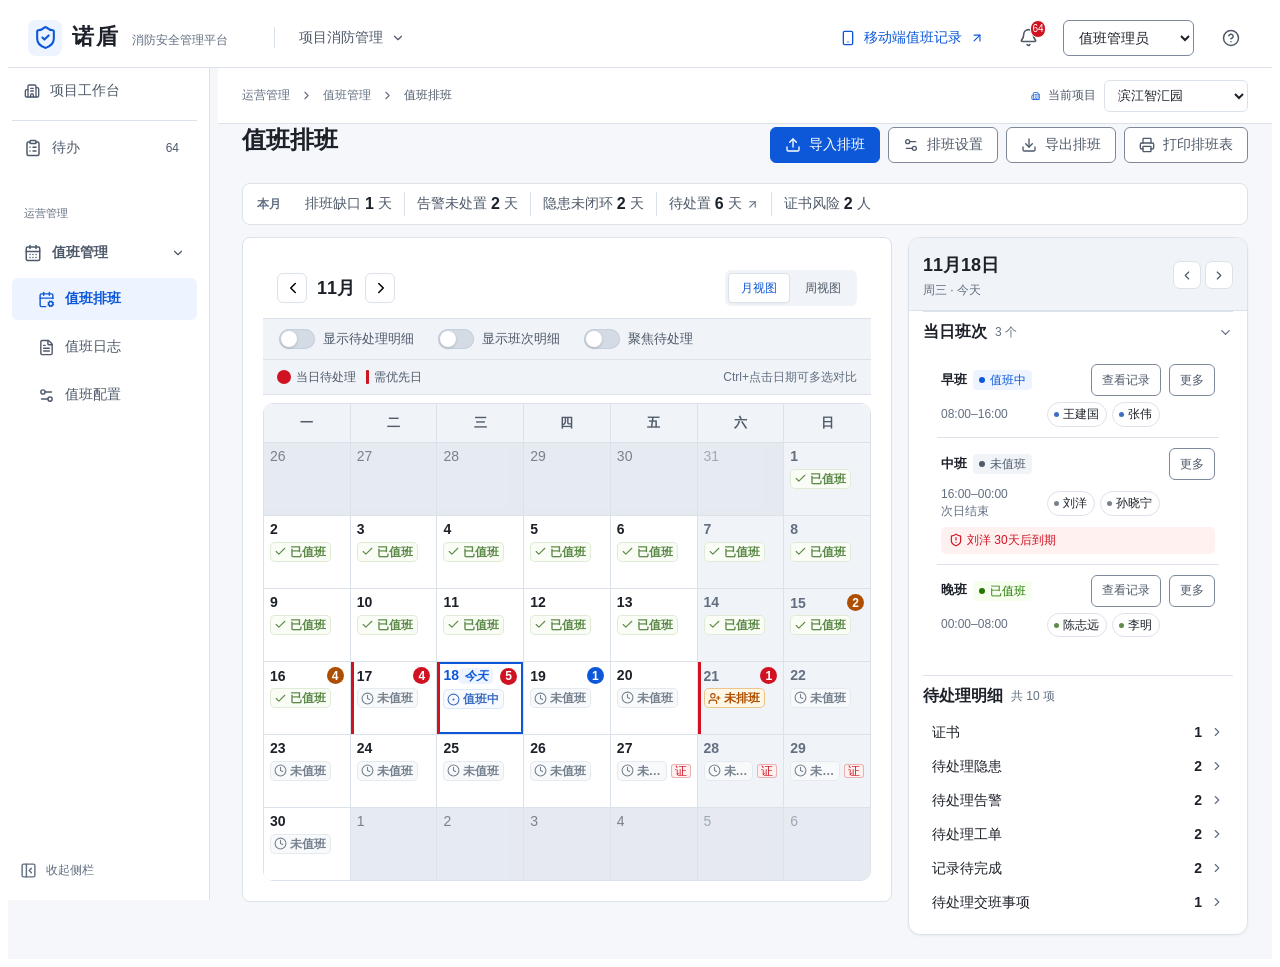
==== commit 5ac6389f: "publish(root): 值班管理 · 日历与排班 2026-11-24" ====
--- a/index.html
+++ b/index.html
@@ -3,12 +3,12 @@
 <head>
 <meta charset="utf-8" />
 <meta name="viewport" content="width=device-width, initial-scale=1, viewport-fit=cover" />
-<meta name="proto-build" content="mwtd1jqy" />
+<meta name="proto-build" content="mwu7x43z" />
 <title>诺盾 · 值班管理</title>
-<link rel="stylesheet" href="./assets/app.css?v=mwtd1jqy" />
+<link rel="stylesheet" href="./assets/app.css?v=mwu7x43z" />
 </head>
 <body>
 <div id="root"></div>
-<script type="module" src="./assets/app.js?v=mwtd1jqy"></script>
+<script type="module" src="./assets/app.js?v=mwu7x43z"></script>
 </body>
 </html>
--- a/assets/app.css
+++ b/assets/app.css
@@ -1 +1 @@
-.nd-dialog-wide:has(.ss-page){width:1080px;height:max-content;max-height:calc(100dvh - 48px)}.ss-page{display:flex;flex-direction:column;gap:14px}.ss-metrics{display:grid;grid-template-columns:repeat(2,minmax(0,1fr));gap:10px}.ss-metric{display:flex;align-items:center;gap:10px;padding:12px 14px;border:1px solid #e3e9f2;border-radius:8px;background:#fafcff;color:#4e5969}.ss-metric svg{color:#1b76ff;flex:none}.ss-metric>span{display:flex;flex-direction:column;gap:2px;font-size:12px;line-height:16px;min-width:0}.ss-metric strong{font-size:20px;line-height:26px;color:#1d2129;font-variant-numeric:tabular-nums}.ss-metric small{font-size:12px;font-weight:400;color:#626f81}.ss-metric.is-warn{border-color:#f3d8b0;background:#fffaf2}.ss-metric.is-warn svg{color:#ad4e00}.ss-block{border:1px solid #e3e9f2;border-radius:10px;background:#fff;padding:14px 16px 16px;display:flex;flex-direction:column;gap:12px}.ss-block-head{display:flex;align-items:center;gap:10px;flex-wrap:wrap}.ss-block-head h3{display:inline-flex;align-items:center;gap:6px;font-size:15px;font-weight:600;margin:0}.ss-block-head h3 svg{color:#1b76ff}.ss-block-head h4{font-size:13px;font-weight:600;margin:0}.ss-block-head>.nd-muted{font-size:12px}.ss-block-head>:last-child:not(:first-child){margin-left:auto}.ss-subhead{padding-top:4px;border-top:1px dashed #e6ebf2;padding-bottom:2px}.ss-subhead h4{color:#1d2129}.ss-order{display:inline-flex;align-items:center;gap:6px}.ss-order>strong{width:20px;height:20px;border-radius:50%;background:#edf4ff;color:#1b76ff;font-size:12px;display:grid;place-items:center}.ss-order-btns{display:inline-flex;flex-direction:column}.ss-order-btns button{border:0;background:transparent;color:#9aa4b2;height:14px;padding:0 2px;cursor:pointer}.ss-order-btns button:hover:not(:disabled){color:#1b76ff}.ss-order-btns button:disabled{opacity:.35;cursor:not-allowed}.ss-input{height:30px;border:1px solid #7c899b;border-radius:6px;padding:0 6px;font-size:13px;width:100%;min-width:92px}.ss-input-num{width:66px;min-width:66px}.ss-ring-editor{display:flex;align-items:flex-end;gap:8px;flex-wrap:wrap;padding:10px 12px;border:1px dashed #cdd8e6;border-radius:8px;background:#fafcff}.ss-ring-step{position:relative;display:flex;flex-direction:column;gap:4px;padding:8px 10px 6px;border:1px solid #e3e9f2;border-radius:8px;background:#fff;min-width:132px}.ss-step-index{position:absolute;top:-8px;left:8px;height:16px;padding:0 6px;border-radius:8px;background:#1b76ff;color:#fff;font-size:11px;line-height:16px}.ss-ring-step>.nd-field{margin:0}.ss-ring-step>.nd-field>label{font-size:11px;color:#626f81}.ss-step-remove{position:absolute;top:4px;right:4px;border:0;background:transparent;color:#9aa4b2;cursor:pointer;padding:2px}.ss-step-remove:hover:not(:disabled){color:#cf1322}.ss-step-remove:disabled{opacity:.3;cursor:not-allowed}.ss-ring-loop{display:inline-flex;align-items:center;gap:4px;align-self:center;font-size:12px;color:#1b76ff;background:#edf4ff;border-radius:12px;padding:4px 10px}.ss-ring-wrap{display:grid;grid-template-columns:384px minmax(0,1fr);gap:18px;align-items:start}.ss-ring-svg{width:100%;max-width:384px;height:auto}.ss-ring-track{fill:none;stroke:#dbe4f1;stroke-width:1.5;stroke-dasharray:5 4}.ss-ring-arc{stroke:#9fb3cd;fill:none}.ss-ring-arrow{fill:#5f7691}.ss-ring-node{stroke-width:1.5}.ss-ring-label{font-size:11px;fill:#1d2129;font-weight:500}.ss-ring-pill{fill:#fff;stroke:#c9d5e6}.ss-ring-pill-text{font-size:11px;fill:#1d2129}.ss-ring-center-main{font-size:15px;font-weight:600;fill:#1d2129}.ss-ring-center-sub{font-size:11px;fill:#626f81}.ss-fill-0,.ss-slot-0{background:#e8f1ff;border-color:#a9c8f5;color:#1a4b8f}.ss-fill-1,.ss-slot-1{background:#fff3e0;border-color:#f0c58a;color:#8a4b12}.ss-fill-2,.ss-slot-2{background:#e9f7ef;border-color:#9fd8b4;color:#1d6b3c}.ss-fill-rest,.ss-slot-rest{background:#f2f4f7;border-color:#d9dee6;color:#7a8698}.ss-node-0{fill:#e8f1ff;stroke:#7fabef}.ss-node-1{fill:#fff3e0;stroke:#e0a862}.ss-node-2{fill:#e9f7ef;stroke:#6dc48c}.ss-node-rest{fill:#f2f4f7;stroke:#c6ced9}.ss-start-list{display:flex;flex-direction:column;gap:8px}.ss-start-row{display:grid;grid-template-columns:22px 88px minmax(0,1fr) auto;align-items:center;gap:8px;padding:8px 10px;border:1px solid #e9eef5;border-radius:8px;background:#fbfcfe}.ss-start-index{width:20px;height:20px;border-radius:50%;background:#edf4ff;color:#1b76ff;font-size:12px;display:grid;place-items:center}.ss-start-row select{height:30px;border:1px solid #7c899b;border-radius:6px;font-size:12px;padding:0 6px}.ss-start-name{display:flex;flex-direction:column;font-size:13px;font-weight:500;line-height:16px}.ss-start-name small{font-size:11px;color:#626f81;font-weight:400}.ss-chip{display:inline-flex;align-items:center;padding:3px 9px;border:1px solid;border-radius:12px;font-size:12px;white-space:nowrap}.ss-fixed{display:flex;flex-direction:column;gap:10px}.ss-fixed .nd-field{max-width:260px}.ss-table-wrap{overflow-x:auto}.ss-table{width:100%;border-collapse:collapse;font-size:12px}.ss-table caption{text-align:left}.ss-table th,.ss-table td{border:1px solid #e6ebf2;padding:5px 6px;text-align:center;white-space:nowrap}.ss-table thead th{background:#f3f6fb;color:#4e5969;font-weight:500}.ss-table thead th span{display:block;font-size:12px;color:#1d2129}.ss-table thead th small{font-size:10px;color:#9aa4b2}.ss-table tbody th{background:#f8fafd;text-align:left;font-weight:600}.ss-table tbody th small{display:block;font-weight:400;font-size:10px;color:#9aa4b2}.ss-cell{display:inline-flex;align-items:center;justify-content:center;min-width:54px;padding:2px 8px;border:1px solid;border-radius:4px}.ss-cover-row td{background:#fafcff}.ss-cover-row th{color:#4e5969}.ss-ok{display:inline-flex;align-items:center;gap:3px;color:#237804;font-size:11px}.ss-miss{color:#cf1322;font-size:11px}.ss-checks{list-style:none;margin:0;padding:0;display:flex;flex-direction:column;gap:7px}.ss-checks li{display:flex;align-items:flex-start;gap:7px;font-size:12px;line-height:18px;color:#4e5969}.ss-checks li svg{flex:none;margin-top:2px}.ss-checks li.is-ok svg{color:#237804}.ss-checks li.is-warn svg{color:#ad4e00}.ss-checks li.is-bad svg{color:#cf1322}.ss-checks li.is-bad{color:#cf1322}.ss-baseline{margin:0;line-height:18px}@media (max-width: 900px){.ss-ring-wrap{grid-template-columns:1fr}.ss-metrics{grid-template-columns:repeat(2,minmax(0,1fr))}.ss-ring-svg{max-width:320px;margin:0 auto}}.dc-page{display:flex;flex-direction:column;gap:16px}.dc-metrics{display:grid;grid-template-columns:repeat(4,minmax(0,1fr));gap:12px}.dc-metrics.is-staff{grid-template-columns:repeat(2,minmax(0,1fr))}.nd-summary-strip.is-compact strong{font-size:15px;line-height:22px;display:block;margin-top:2px;white-space:nowrap;overflow:hidden;text-overflow:ellipsis}.nd-summary-strip.is-compact>div,.nd-summary-strip.is-compact>button{padding-top:4px;padding-bottom:4px}.nd-crew-table th,.nd-crew-table td{white-space:nowrap}.nd-crew-table th:nth-child(1){width:82px}.nd-crew-table th:nth-child(3){width:64px}.nd-crew-table th:nth-child(4){width:196px}.nd-crew-table th:nth-child(5){width:150px}.nd-crew-table th:nth-child(6){width:132px}.dc-metric{display:flex;align-items:flex-start;gap:10px;padding:14px 16px;text-align:left;background:var(--nd-surface);border:1px solid var(--nd-border);border-radius:10px;cursor:pointer}.dc-metric:hover{border-color:var(--nd-action)}.dc-metric>svg{color:var(--nd-action);margin-top:2px}.dc-metric span{display:flex;flex-direction:column;gap:2px;color:var(--nd-secondary);font-size:14px}.dc-metric strong{color:var(--nd-ink);font-size:22px;line-height:1.2}.dc-metric small{font-size:12px;color:var(--nd-muted);font-weight:400}.dc-metric em{font-style:normal;font-size:12px;color:var(--nd-muted)}.dc-metric.is-warn>svg,.dc-metric.is-warn strong{color:var(--nd-warning)}.dc-today-strip{display:flex;align-items:center;gap:14px;padding:10px 16px;background:var(--nd-subtle);border:1px solid var(--nd-border);border-radius:10px;flex-wrap:wrap}.dc-today-head{display:flex;align-items:center;gap:8px;font-weight:600;color:var(--nd-ink);white-space:nowrap}.dc-live-dot{width:8px;height:8px;border-radius:50%;background:var(--nd-action);box-shadow:0 0 0 4px color-mix(in srgb,var(--nd-action) 16%,transparent)}.dc-today-shifts{display:flex;gap:8px;flex-wrap:wrap;flex:1}.dc-today-shift{display:flex;align-items:center;gap:8px;padding:8px 12px;border-radius:999px;background:var(--nd-surface);border:1px solid var(--nd-border);cursor:pointer;font-size:13px}.dc-today-shift strong{font-size:14px}.dc-today-shift span{color:var(--nd-muted)}.dc-state{font-style:normal;padding:2px 9px;border-radius:999px;font-size:12px}.dc-state.is-active{color:#0b4bb3;background:#e8f0ff}.dc-state.is-done{color:#1a7f45;background:#e8f6ee}.dc-state.is-archived{color:#146b3a;background:#d9f2e3}.dc-state.is-unsigned{color:#9a5b00;background:#fff3d6}.dc-state.is-handover{color:#b42318;background:#fde8e6}.dc-state.is-missing{color:#6b7280;background:#f1f3f5}.dc-state.is-waiting{color:#6b7280;background:#f8f9fa}.dc-today-more{display:inline-flex;align-items:center;gap:4px;background:none;border:0;color:var(--nd-action);cursor:pointer;font-size:13px}.dc-calendar-panel{padding:0;overflow:hidden}.dc-toolbar{display:flex;align-items:center;justify-content:space-between;padding:14px 16px;border-bottom:1px solid var(--nd-border)}.dc-toolbar-left{display:flex;align-items:center;gap:8px}.dc-toolbar h2{margin:0;font-size:22px;font-weight:650;letter-spacing:.5px}.dc-arrow{display:grid;place-items:center;width:30px;height:30px;border-radius:6px;border:1px solid var(--nd-border);background:var(--nd-surface);cursor:pointer}.dc-arrow:hover{border-color:var(--nd-action);color:var(--nd-action)}.dc-grid{display:grid;grid-template-columns:repeat(7,minmax(0,1fr))}.dc-weekday{padding:10px;font-size:13px;color:var(--nd-secondary);text-align:left;border-bottom:1px solid var(--nd-border);background:var(--nd-subtle)}.dc-weekday.is-weekend{color:var(--nd-secondary)}.dc-day{min-height:88px;padding:8px 10px;border:0;border-right:1px solid var(--nd-border);border-bottom:1px solid var(--nd-border);background:var(--nd-surface);text-align:left;cursor:pointer;display:flex;flex-direction:column;gap:8px}.dc-day:hover{background:var(--nd-row-hover)}.dc-day.is-outside{color:var(--nd-disabled);background:var(--nd-subtle)}.dc-day.is-today{box-shadow:inset 0 0 0 2px var(--nd-action);background:color-mix(in srgb,var(--nd-action) 4%,var(--nd-surface))}.dc-grid.is-week .dc-day{min-height:196px;padding:12px}.dc-day-head{display:flex;align-items:center;justify-content:space-between}.dc-day-number{font-weight:600;font-size:15px;color:var(--nd-secondary)}.dc-day.is-today .dc-day-number{color:var(--nd-action);background:var(--nd-action);color:#fff;border-radius:999px;padding:2px 10px;font-size:13px}.dc-cert-flag{color:var(--nd-danger);display:inline-flex}.dc-chips{display:flex;gap:6px;flex-wrap:wrap}.dc-chip{display:inline-flex;align-items:center;gap:5px;padding:4px 9px;border-radius:6px;min-height:26px;font-size:12.5px;line-height:1.4;border:1px solid transparent;border-left-width:3px;font-weight:500}.dc-chip i{font-style:normal}.dc-chip.is-active{color:#0b4bb3;background:#e8f0ff;border-color:#bfd3ff}.dc-chip.is-done{color:#1a7f45;background:#e8f6ee;border-color:#bfe5cd}.dc-chip.is-archived{color:#146b3a;background:#d9f2e3;border-color:#a9dcbc}.dc-chip.is-unsigned{color:#9a5b00;background:#fff3d6;border-color:#f0d28a}.dc-chip.is-handover{color:#b42318;background:#fde8e6;border-color:#f3b6b0}.dc-chip.is-missing{color:#6b7280;background:#f1f3f5;border-color:#e3e6e9}.dc-chip.is-waiting{color:#6b7280;background:#f8f9fa;border-style:dashed;border-color:#d9dde3}.dc-chip.is-own{box-shadow:0 0 0 2px color-mix(in srgb,var(--nd-action) 35%,transparent)}.dc-handover-flag{width:5px;height:5px;border-radius:50%;background:#b42318;display:inline-block}.dc-day-alerts{display:flex;gap:6px;flex-wrap:wrap;margin-top:auto}.dc-alert{display:inline-flex;align-items:center;gap:4px;padding:2px 8px;border-radius:6px;font-size:12px;font-weight:600;line-height:1.5;border:1px solid transparent}.dc-alert.is-hazard{color:#cf1322;background:#fff1f0;border-color:#f3b6b0}.dc-alert.is-alarm{color:#ad4e00;background:#fff7e6;border-color:#f0d28a}.dc-legend .dc-alert{padding:1px 8px;font-weight:500}.dc-others,.dc-empty{font-size:12px;color:var(--nd-muted)}.dc-week-names{display:flex;flex-direction:column;gap:5px;font-size:13px;color:var(--nd-secondary)}.dc-week-names span{display:flex;flex-direction:column}.dc-week-names strong{font-size:13px;color:var(--nd-ink)}.dc-legend{display:flex;align-items:center;gap:14px;flex-wrap:wrap;padding:10px 16px;font-size:13px;color:var(--nd-secondary);border-top:1px solid var(--nd-border)}.dc-legend-top{border-top:0;border-bottom:1px solid var(--nd-border);background:var(--nd-subtle);padding:8px 16px}.dc-legend>span{display:inline-flex;align-items:center;gap:5px}.dc-legend-dot{width:10px;height:10px;border-radius:3px;border:1px solid transparent}.dc-legend-dot.is-active{background:#e8f0ff;border-color:#bfd3ff}.dc-legend-dot.is-done{background:#e8f6ee;border-color:#bfe5cd}.dc-legend-dot.is-archived{background:#d9f2e3;border-color:#a9dcbc}.dc-legend-dot.is-unsigned{background:#fff3d6;border-color:#f0d28a}.dc-legend-dot.is-handover{background:#fde8e6;border-color:#f3b6b0}.dc-legend-dot.is-missing{background:#f1f3f5;border-color:#e3e6e9}.dc-legend-dot.is-waiting{background:#f8f9fa;border-color:#d9dde3}.dc-legend-note{margin-left:auto;color:var(--nd-muted)}.dc-ov-counts{display:grid;grid-template-columns:repeat(4,minmax(0,1fr));gap:10px;margin-bottom:16px}.dc-ov-counts>div{padding:12px;border:1px solid var(--nd-border);border-radius:8px;background:var(--nd-subtle);display:flex;flex-direction:column;gap:2px}.dc-ov-counts span{font-size:12px;color:var(--nd-secondary)}.dc-ov-counts strong{font-size:22px;color:var(--nd-ink)}.dc-ov-counts small{font-size:11px;color:var(--nd-muted)}.dc-ov-title{display:flex;align-items:center;gap:6px;margin:16px 0 8px;font-size:14px;color:var(--nd-ink)}.dc-ov-shifts{display:grid;grid-template-columns:repeat(auto-fit,minmax(240px,1fr));gap:10px}.dc-ov-shift{border:1px solid var(--nd-border);border-radius:8px;padding:10px 12px;background:var(--nd-surface)}.dc-ov-shift-head{display:flex;align-items:center;gap:8px}.dc-ov-shift-head strong{font-size:15px}.dc-ov-shift-head span{color:var(--nd-muted);font-size:12px}.dc-ov-shift p{margin:6px 0;font-size:12px;color:var(--nd-secondary)}.dc-ov-actions{display:flex;gap:6px;flex-wrap:wrap;align-items:center}.dc-ov-hint{font-size:11px;color:var(--nd-muted)}.dc-ov-columns{display:grid;grid-template-columns:1fr 1fr;gap:20px}.dc-ov-list{list-style:none;margin:0;padding:0;display:flex;flex-direction:column;gap:6px}.dc-ov-list li{display:flex;align-items:flex-start;justify-content:space-between;gap:10px;padding:8px 10px;border:1px solid var(--nd-border);border-radius:6px}.dc-ov-list strong{display:block;font-size:13px;font-weight:550}.dc-ov-list small{color:var(--nd-muted);font-size:11px}.dc-ov-note{display:flex;align-items:center;gap:4px;margin-top:18px;font-size:11px}@media (max-width: 900px){.dc-metrics,.dc-ov-counts{grid-template-columns:repeat(2,minmax(0,1fr))}.dc-ov-columns{grid-template-columns:1fr}}@media (max-width: 600px){.dc-day{min-height:72px;padding:6px}.dc-chips .dc-chip{padding:2px 6px;font-size:11.5px;min-height:24px}.dc-legend{gap:8px}.dc-toolbar h2{font-size:18px}}.dr-page{--dr-active: #1677ff;--dr-active-bg: #dbeafe;--dr-active-border: #93c5fd;--dr-done: #16a34a;--dr-done-bg: #dcfce7;--dr-done-border: #86efac;--dr-waiting: #64748b;--dr-waiting-bg: #eef2f7;--dr-waiting-border: #cbd5e1;--dr-pending: #d97706;--dr-pending-bg: #fef3c7;--dr-pending-border: #fbbf24;--dr-danger: #dc2626;--dr-danger-bg: #ffecec;--dr-danger-border: #f9b4b4}.dr-day-metrics{display:grid;grid-template-columns:repeat(4,1fr);gap:8px;padding:12px 14px 10px;border-bottom:1px solid var(--nd-border, #e5e7eb)}.dr-dm{display:flex;flex-direction:column;gap:2px;min-width:0}.dr-dm span{font-size:11px;color:var(--nd-muted, #667085);white-space:nowrap}.dr-dm strong{font-size:22px;font-weight:700;color:var(--nd-ink, #101828);line-height:1.2}.dr-dm.is-ok strong{color:#16a34a}.dr-dm.is-warn strong{color:#d97706}.dr-dm.is-danger strong{color:#dc2626}.dr-overview-count{margin:8px 0;font-size:13px;line-height:22px;color:var(--nd-secondary)}.dr-shell{display:grid;grid-template-columns:minmax(0,1fr) 320px;gap:14px;align-items:start}.dr-calendar-panel{min-width:0;overflow:visible}.dr-toolbar{display:flex;align-items:center;justify-content:space-between;gap:12px;padding:12px 14px;border-bottom:1px solid var(--nd-border, #e5e7eb)}.dr-toolbar-left,.dr-toolbar-right{display:flex;align-items:center;gap:10px}.dr-toolbar h2{margin:0;font-size:18px}.dr-back-current{min-height:30px;padding:4px 10px;font-size:12px;gap:6px}.dr-grid{display:grid;grid-template-columns:repeat(7,minmax(0,1fr));gap:1px;margin:10px;padding:1px;background:var(--nd-border, #e5e7eb);border-radius:10px;overflow:hidden}.dr-weekday{padding:9px 6px;background:#f7f9fc;color:var(--nd-secondary, #475467);text-align:center;font-size:13px;font-weight:600}.dr-weekday.is-weekend{color:#b42318;background:snow}.dr-day{position:relative;display:flex;flex-direction:column;min-height:110px;padding:8px 7px 22px;border:0;background:#fff;color:var(--nd-ink, #101828);text-align:left;cursor:pointer;overflow:hidden}.dr-day:hover{background:#fbfcfe}.dr-day.is-outside{opacity:.5;background:#fafafa}.dr-day.is-today{background:#f5f9ff;box-shadow:none}.dr-day.is-today .dr-day-number{color:#0b4fbd}.dr-day.is-selected{background:#fff;box-shadow:inset 0 0 0 2px #0b4fbd;z-index:2}.dr-day.is-today.is-selected{background:#fff;box-shadow:inset 0 0 0 2px #0b4fbd}.dr-day.is-weekend{background:#fafafa}.dr-day.is-weekend .dr-day-number{color:#667085}.dr-day.is-holiday{background:#fff7f5}.dr-day.is-holiday .dr-day-number{color:#b42318}.dr-day.is-rest{background:#f5f6f7}.dr-day.is-rest .dr-day-number{color:var(--nd-muted, #98a2b3)}.dr-day.is-gap{background:#fff5f5}.dr-day.is-gap .dr-day-number{color:#b42318}.dr-day.is-partial-gap{background:#fff7ed}.dr-day.is-partial-gap .dr-day-number{color:#b45309}.dr-day.is-adjusted-workday .dr-day-number{color:var(--nd-ink, #101828)}.dr-day-holiday{font-style:normal;font-size:10.5px;font-weight:600;color:#b42318;margin-left:4px}.dr-day-adj{font-size:10.5px;font-weight:600;color:#667085;border:1px solid #d0d5dd;border-radius:4px;padding:0 4px;line-height:1.5}.dr-shift-line.is-holiday{--st-border: #f3b6b0}.dr-shift-holiday{flex:none;font-style:normal;font-size:10px;font-weight:700;color:#b42318;border:1px solid #f3b6b0;border-radius:4px;padding:0 3px;line-height:1.4}.dr-day-head{display:flex;align-items:center;justify-content:space-between;min-height:18px;gap:4px}.dr-day-number{font-size:15px;font-weight:700}.dr-day.is-outside .dr-day-number{font-weight:500}.dr-today-tag{padding:1px 5px;border-radius:4px;background:#eef5ff;color:#0b4fbd;font-size:11.5px;font-weight:600;line-height:1.5}.dr-day-lines{display:flex;flex-direction:column;flex:1 1 auto;gap:2px;margin-top:5px;margin-bottom:18px;min-width:0;min-height:0}.dr-shift-line{display:flex;align-items:center;gap:3px;min-width:0;height:24px;padding:0 3px 0 5px;border-radius:5px;border-left:3px solid var(--st, #64748b);background:var(--st-bg, #f8fafc);box-shadow:inset 0 0 0 1px var(--st-border, #e2e8f0);color:var(--nd-ink, #101828);font-size:12px;cursor:pointer}.dr-shift-line>i{display:none}.dr-shift-line>b{flex:none;color:var(--st, #64748b);font-size:12px;font-weight:800}.dr-shift-line>.dr-state-text{flex:none;font-style:normal;font-size:11px;font-weight:600;line-height:1;color:var(--st, #64748b)}.dr-shift-line>.dr-line-people{display:none}.dr-unassigned{color:#b42318!important;font-weight:600}.dr-shift-line>svg{flex:none;color:var(--st, #16a34a)}.dr-empty,.dr-day-empty{color:var(--nd-muted, #98a2b3);font-size:11.5px;padding:6px 2px}.dr-day-empty.is-gap-text{color:var(--dr-danger, #dc2626);font-weight:600}.dr-rest-line{display:block;min-width:0;overflow:hidden;text-overflow:ellipsis;white-space:nowrap;color:var(--nd-muted, #98a2b3);font-size:11px;line-height:1.4;padding:1px 2px}.dr-shift-line.is-active,.dr-shift-row.is-active{--st: var(--dr-active);--st-bg: var(--dr-active-bg);--st-border: var(--dr-active-border)}.dr-shift-line.is-done,.dr-shift-row.is-done{--st: var(--dr-done);--st-bg: var(--dr-done-bg);--st-border: var(--dr-done-border)}.dr-shift-line.is-archived,.dr-shift-row.is-archived{--st: #15803d;--st-bg: #f0fdf4;--st-border: #bbf7d0}.dr-shift-line.is-waiting,.dr-shift-row.is-waiting{--st: var(--dr-waiting);--st-bg: var(--dr-waiting-bg);--st-border: var(--dr-waiting-border)}.dr-shift-line.is-pending,.dr-shift-row.is-pending{--st: var(--dr-pending);--st-bg: var(--dr-pending-bg);--st-border: var(--dr-pending-border)}.dr-shift-line.is-handover,.dr-shift-row.is-handover{--st: #ea580c;--st-bg: #ffedd5;--st-border: #fdba74}.dr-shift-line.is-missing,.dr-shift-row.is-missing,.dr-shift-line.is-danger,.dr-shift-row.is-danger{--st: var(--dr-danger);--st-bg: var(--dr-danger-bg);--st-border: var(--dr-danger-border)}.dr-day-alerts{position:absolute;left:7px;right:7px;bottom:5px;display:flex;flex-wrap:wrap;gap:3px 10px}.dr-alert{display:inline-flex;align-items:center;gap:4px;font-size:11.5px;font-weight:600;line-height:1.4;white-space:nowrap;cursor:pointer;padding:1px 6px;border-radius:5px;border:1px solid transparent}.dr-alert>svg{flex:none}.dr-alert.is-alarm,.dr-alert.is-hazard,.dr-alert.is-gap{color:#b42318;background:#fff1f0;border-color:#f3b6b0}.dr-dot.is-rest{background:#98a2b3}.dr-dot.is-todo{background:#dc2626}.dr-dot.is-holiday{background:#fff;border:1px dashed #b42318}.dr-legend-hint{margin-left:auto;color:var(--nd-muted, #98a2b3);font-size:11.5px}.dr-grid.is-week .dr-day{min-height:140px;padding:7px 5px 22px}.dr-legend{display:flex;flex-wrap:wrap;align-items:center;gap:6px 14px;padding:0 14px 12px;color:var(--nd-secondary, #475467);font-size:12.5px}.dr-legend-top{padding:9px 14px;background:var(--nd-subtle, #f0f3f7);border-bottom:1px solid var(--nd-border, #e5e7eb)}.dr-legend>span{display:inline-flex;align-items:center;gap:5px}.dr-dot{width:9px;height:9px;border-radius:2px;display:inline-block}.dr-dot.is-holiday{border-radius:50%}.dr-ledger-toggle{display:inline-flex;align-items:center;justify-content:center;gap:2px;width:100%;border:0;background:none;padding:4px 0;font-size:12px;color:var(--nd-action, #0d58d9);cursor:pointer}.dr-ledger-toggle svg{transition:transform .15s ease}.dr-ledger-toggle svg.is-open{transform:rotate(90deg)}.dr-side{position:sticky;top:14px;display:flex;flex-direction:column;max-height:calc(100vh - 130px);background:#fff;border:1px solid var(--nd-border, #e5e7eb);border-radius:12px;overflow:hidden;box-shadow:0 1px 3px #1018280d}.dr-side-body{flex:1 1 auto;min-height:0;overflow-y:auto;overscroll-behavior:contain}.dr-side-head{display:flex;align-items:center;justify-content:space-between;gap:12px;padding:13px 14px 11px;border-bottom:1px solid var(--nd-border, #e5e7eb);background:#fbfcfe}.dr-side-head>div:first-child{display:flex;flex-direction:column;gap:2px}.dr-side-date{color:var(--nd-ink, #101828);font-size:18px;font-weight:700}.dr-side-head small{color:var(--nd-muted, #667085);font-size:12px}.dr-side-nav{display:flex;gap:4px}.dr-side-nav button{width:28px;height:28px;display:inline-flex;align-items:center;justify-content:center;border:1px solid var(--nd-border, #e5e7eb);border-radius:7px;background:#fff;color:var(--nd-secondary, #475467);cursor:pointer}.dr-side-nav button:hover{border-color:#1677ff;color:#0b4fbd}.dr-day-list{display:flex;flex-direction:column;gap:9px;padding:11px}.dr-shift-row{display:flex;flex-direction:column;gap:8px;padding:11px 12px;border:1px solid var(--st-border, #e2e8f0);border-left:3px solid var(--st, #64748b);border-radius:9px;background:#fff}.dr-shift-row.is-active{background:#f8fbff}.dr-shift-row.is-done{background:#f4fdf8}.dr-shift-row.is-pending{background:#fffdf7}.dr-shift-row.is-danger{background:snow}.dr-shift-top{display:flex;align-items:center;justify-content:space-between;gap:10px}.dr-shift-meta{display:flex;align-items:center;gap:10px}.dr-shift-time{flex:none;width:96px;font-size:11.5px;color:var(--nd-muted, #667085);line-height:1.45;word-break:keep-all}.dr-shift-title-row{display:flex;align-items:center;gap:6px;min-width:0}.dr-shift-title-row strong{color:var(--nd-ink, #101828);font-size:14px;white-space:nowrap;flex:none}.dr-shift-title-row .nd-badge{min-height:20px;padding:1px 6px;gap:5px;font-size:11.5px}.dr-people{flex:1;min-width:0;display:flex;flex-wrap:wrap;gap:5px}.dr-person{display:inline-flex;align-items:center;gap:4px;padding:2px 7px 2px 6px;border:1px solid #eaecf0;border-radius:999px;background:#fff;color:var(--nd-ink, #101828);font-size:12px}.dr-person:before{content:"";width:5px;height:5px;border-radius:50%;background:var(--st, #98a2b3)}.dr-muted{color:var(--nd-muted, #98a2b3);font-size:12px}.dr-cert-warn{display:flex;align-items:flex-start;gap:4px;padding:5px 8px;border-radius:5px;background:#fff1f0;color:#b42318;font-size:12px;line-height:1.4}.dr-cert-warn svg{flex:none;margin-top:1px}.dr-shift-actions{display:flex;flex-wrap:wrap;justify-content:flex-end;align-items:center;gap:2px 10px}.dr-shift-actions .nd-btn{min-height:auto;padding:1px 0;font-size:12.5px;gap:4px;line-height:1.5;border-radius:0}.dr-side-empty{display:flex;flex-direction:column;align-items:center;gap:5px;padding:42px 16px;color:var(--nd-muted, #667085);text-align:center}.dr-side-empty svg{color:#b2c7e6}.dr-side-empty strong{color:var(--nd-secondary, #475467);font-size:13px}.dr-side-empty small{font-size:11px}.dr-chain{padding:4px 0 2px}.dr-ledger{border-top:1px solid var(--nd-border, #e5e7eb);padding:10px 12px 12px;display:grid;gap:14px}.dr-ledger-section{display:grid;gap:8px}.dr-ledger-head{display:flex;align-items:center;justify-content:space-between;gap:8px}.dr-ledger-title{display:flex;align-items:baseline;gap:6px;font-size:13px;font-weight:600;color:var(--nd-ink, #101828)}.dr-ledger-title strong{color:var(--nd-secondary, #475467);font-weight:600}.dr-ledger-more{display:inline-flex;align-items:center;gap:2px;border:0;background:none;padding:0;font-size:12px;color:var(--nd-action, #0d58d9);cursor:pointer}.dr-ledger-groups{display:grid;gap:8px}.dr-ledger-bar{display:flex;justify-content:flex-start}.dr-ledger-list{list-style:none;margin:0;padding:0;display:grid;gap:6px}.dr-ledger-list li{display:grid;grid-template-columns:42px 18px 1fr auto;align-items:center;gap:8px;padding:7px 10px;border:1px solid var(--nd-border, #e5e7eb);border-radius:8px;background:#fcfcfd;cursor:pointer}.dr-ledger-list li:hover{border-color:var(--nd-action, #0d58d9);background:var(--nd-selected, #f2f6ff)}.dr-ledger-list li.is-closed{background:#f8fafc}.dr-ledger-list li.is-closed:hover{background:#f1f5f9}.dr-ledger-time{font-size:11.5px;color:var(--nd-muted, #98a2b3);white-space:nowrap}.dr-ledger-icon{flex:none}.dr-ledger-icon.is-alarm{color:#d97706}.dr-ledger-icon.is-hazard{color:#dc2626}.dr-ledger-main{min-width:0;display:grid;gap:2px}.dr-ledger-main strong{font-size:12.5px;font-weight:500;overflow:hidden;text-overflow:ellipsis;white-space:nowrap}.dr-ledger-main small{font-size:11.5px;color:var(--nd-muted, #98a2b3);overflow:hidden;text-overflow:ellipsis;white-space:nowrap}.dr-ledger-main .dr-ledger-location{color:var(--nd-secondary, #475467)}.dr-ledger-note{margin:0;font-size:11.5px;color:var(--nd-muted, #98a2b3)}.dr-ledger-empty{margin:0;font-size:12px}.dr-matter-title{margin:16px 0 6px;font-size:13px;color:var(--nd-ink, #101828)}.dr-matter-detail{margin:0;font-size:13px;line-height:21px;color:var(--nd-secondary, #475467)}.dr-matter-timeline{list-style:none;margin:0;padding:0;display:grid;gap:10px}.dr-matter-timeline li{display:flex;gap:10px}.dr-matter-step-time{flex:none;width:92px;font-size:11.5px;color:var(--nd-muted, #98a2b3);line-height:21px}.dr-matter-step{min-width:0}.dr-matter-step strong{font-size:12.5px;color:var(--nd-ink, #101828)}.dr-matter-step p{margin:2px 0 0;font-size:12px;line-height:19px;color:var(--nd-secondary, #475467)}@media (max-width: 1120px){.dr-shell{grid-template-columns:1fr}.dr-side{position:static;max-height:none;overflow:visible}.dr-side-body{max-height:none;overflow:visible}.dr-day-list{max-height:420px}}.dr-attn{display:flex;align-items:center;flex-wrap:wrap;gap:7px 9px;padding:8px 12px;margin-bottom:12px;background:#fff;border:1px solid var(--nd-border, #e5e7eb);border-radius:8px}.dr-attn-label{display:inline-flex;align-items:center;gap:6px;font-size:12.5px;font-weight:600;color:var(--nd-ink, #101828)}.dr-attn-label:before{content:"";width:6px;height:6px;border-radius:50%;background:#0b4fbd}.dr-attn-chip{display:inline-flex;align-items:center;gap:4px;height:26px;padding:0 9px;border:1px solid #e4e9f2;border-radius:999px;background:#fff;color:var(--nd-secondary, #475467);font-size:12px;white-space:nowrap}.dr-attn-chip:hover{border-color:#b9d2ff;background:#f5f9ff;color:#0b4fbd}.dr-attn-chip b{font-weight:700;color:var(--nd-ink, #101828);font-variant-numeric:tabular-nums}.dr-attn-chip.is-gap b{color:#b42318}.dr-attn-chip.is-warn b{color:#b45309}.dr-attn-chip.is-danger b{color:#b42318}.dr-attn-chip.is-info b{color:#0b4fbd}.dr-shift-stack{display:flex;flex-direction:column;gap:2px;min-width:0}.dr-shift-inline{display:flex;flex-wrap:wrap;gap:3px;min-width:0}.dr-shift-inline .dr-shift-line{flex:1 1 0;min-width:0;height:21px;justify-content:center;padding:0 2px 0 3px;gap:2px;border-left-width:2px}.dr-shift-inline .dr-shift-line>b{font-size:11px}.dr-grid.is-compact .dr-day{min-height:92px;padding:7px 6px 22px}.dr-grid.is-compact .dr-day-lines{margin-top:4px;margin-bottom:14px}.dr-day-flag{margin-left:auto;display:inline-flex;align-items:center;justify-content:center;min-width:17px;height:17px;padding:0 4px;border-radius:9px;background:#d97706;color:#fff;font-size:10.5px;font-weight:700;line-height:1;font-variant-numeric:tabular-nums}.dr-day-flag.is-danger{background:#dc2626}.dr-grid.is-compact .dr-day{min-height:0;padding:6px 6px 8px}.dr-grid.is-compact .dr-day-lines{margin-top:3px;margin-bottom:4px}.dr-grid.is-compact .dr-rest-line{font-size:10.5px;line-height:1.25}.dr-grid.is-compact .dr-day-empty{padding:2px}.dr-grid.is-compact .dr-day{padding:5px 6px 7px}.dr-grid.is-compact .dr-day-head{min-height:0}.dr-grid.is-compact .dr-day-number{font-size:14px;line-height:1.15}.dr-acc{display:grid;gap:8px}.dr-acc-head{display:flex;align-items:center;justify-content:space-between;gap:8px;width:100%;border:0;background:none;padding:0;cursor:pointer;text-align:left}.dr-acc-head .dr-ledger-title{flex:1 1 auto}.dr-acc-chevron{flex:none;color:var(--nd-muted, #98a2b3);transition:transform .15s ease}button[aria-expanded=false] .dr-acc-chevron{transform:rotate(-90deg)}.dr-ledger-list li.is-highlight{border-color:#dc2626;background:#fff1f0;box-shadow:0 0 0 1px #dc2626}.dr-matter-progress{margin-top:16px}.dr-matter-progress summary{cursor:pointer;font-size:13px;font-weight:600;color:var(--nd-ink, #101828)}.dr-matter-progress[open] summary{margin-bottom:8px}.dr-matter-progress summary::marker{color:var(--nd-muted, #98a2b3)}.ls-root,.ls-form{min-width:0;font-size:14px;line-height:22px;color:var(--nd-text-primary, #1d2129)}.ls-entry{display:flex;justify-content:flex-end;margin:16px 0}.ls-history{margin:16px 0;padding:20px;background:var(--nd-surface, #fff);border:1px solid var(--nd-border, #dce2ea);border-radius:8px}.ls-history h2{margin:0 0 12px;font-size:16px;line-height:24px}.ls-history h3{font-size:14px;margin:12px 0 4px}.ls-history p,.ls-form>p{margin:8px 0;white-space:pre-wrap;overflow-wrap:anywhere}.ls-record{padding:16px 0;border-top:1px solid var(--nd-border, #dce2ea);break-inside:avoid}.ls-record header{display:flex;justify-content:space-between;align-items:center;gap:12px}.ls-record ul{padding-left:20px;margin:4px 0}.ls-record li{white-space:pre-wrap;overflow-wrap:anywhere}.ls-history-body.is-collapsed{display:none}.ls-form{display:grid;gap:20px}.ls-form>p{margin:0}.ls-form details{border-top:1px solid var(--nd-border, #dce2ea)}.ls-form summary{cursor:pointer;min-height:44px;padding:12px 0;font-weight:600}.ls-fields{display:grid;gap:20px}.ls-fields fieldset{min-width:0;border:1px solid var(--nd-border, #dce2ea);padding:16px;border-radius:6px;display:grid;gap:16px}.ls-fields legend{max-width:100%;white-space:normal;overflow-wrap:anywhere}.ls-mobile .nd-btn,.ls-mobile input,.ls-mobile select{min-height:44px;font-size:14px}.ls-mobile .ls-history{padding:16px}.ls-mobile .ls-record header{flex-wrap:wrap}.ls-form textarea{font-size:14px}.ls-form .nd-field{min-width:0}.ls-form input,.ls-form select,.ls-form textarea{width:100%;max-width:100%;box-sizing:border-box}@media (max-width: 600px){.ls-root .nd-btn,.ls-form .nd-btn,.ls-form input,.ls-form select{min-height:44px;font-size:14px}.ls-record header{flex-wrap:wrap}}@media print{.ls-root .nd-btn,.ls-root dialog,.ls-entry{display:none!important}.ls-history{border:0;padding:0;margin:12px 0;color:#000}.ls-history-body.is-collapsed{display:block!important}}.nd-handover-counts{display:flex;flex-wrap:wrap;gap:16px 32px;margin:0 0 16px;padding:0 0 16px;border-bottom:1px solid var(--nd-border)}.nd-handover-counts>div{display:flex;align-items:baseline;gap:12px}.nd-handover-counts dt{color:var(--nd-secondary);font-size:14px}.nd-handover-counts dd{margin:0;color:var(--nd-ink);font-size:16px;font-weight:600}.nd-handover-signing{margin-top:20px;border-top:1px solid var(--nd-border)}.nd-handover-signing>summary{min-height:44px;padding:12px 0;cursor:pointer;font-size:14px;font-weight:600}.nd-handover-signing>summary:focus-visible{outline:2px solid var(--nd-action);outline-offset:2px}.nd-report-form-table td>input,.nd-report-form-table td>textarea{width:100%;box-sizing:border-box;border:1px solid transparent;border-radius:3px;background:transparent;padding:2px 4px;font:inherit;color:var(--nd-ink)}.nd-report-form-table td>textarea{min-height:46px;resize:vertical}.nd-report-form-table td>input:hover,.nd-report-form-table td>textarea:hover{border-color:var(--nd-border)}.nd-report-form-table td>input:focus,.nd-report-form-table td>textarea:focus{border-color:var(--nd-action);background:var(--nd-surface);outline:none}.nd-report-form-table td>input::placeholder,.nd-report-form-table td>textarea::placeholder{color:var(--nd-muted)}.nd-report-row-action{border:0;background:none;color:var(--nd-secondary);cursor:pointer;padding:2px 4px;line-height:1}.nd-report-form-table td .nd-inline-radio{white-space:nowrap;margin-right:8px}.nd-report-row-action:hover{color:var(--nd-danger)}.nd-report-add{margin:-6px 0 12px}@media print{.nd-report-form-table td>input,.nd-report-form-table td>textarea{border:0;background:none;padding:0;resize:none}}@media (max-width: 700px){.nd-handover-counts{gap:12px 20px}}.nd-hv{display:flex;align-items:center;flex-wrap:wrap;gap:8px;margin:0 0 14px;padding:8px 10px;background:var(--nd-subtle);border:1px solid var(--nd-border);border-radius:6px}.nd-hv-label{color:var(--nd-muted);font-size:12px;font-weight:600}.nd-hv button{height:26px;padding:0 11px;border:1px solid var(--nd-border);border-radius:13px;background:var(--nd-surface);color:var(--nd-secondary);font-size:12px;cursor:pointer}.nd-hv button.is-on{background:var(--nd-action);border-color:var(--nd-action);color:#fff}.nd-hv button:disabled{opacity:.45;cursor:not-allowed}.nd-hv-spacer{flex:1}.nd-handover-sheet.is-single .nd-report-chapter.is-hv-hidden,.nd-handover-sheet.is-merged .nd-hv-dup.is-dup{display:none}.nd-hv-same{display:none;margin:0 0 12px;padding:8px 10px;border:1px dashed var(--nd-border);border-radius:4px;background:var(--nd-subtle);font-size:12px;color:var(--nd-secondary)}.nd-handover-sheet.is-merged .nd-hv-same{display:block}@media print{.nd-handover-sheet.is-single .nd-report-chapter.is-hv-hidden,.nd-handover-sheet.is-merged .nd-hv-dup.is-dup{display:block}.nd-handover-sheet.is-merged .nd-hv-same,.nd-hv{display:none}}@media print{.nd-handover-sheet.is-print-current.is-single .nd-report-chapter.is-hv-hidden{display:none}}.nd-todo-list{display:flex;flex-direction:column}.nd-todo-row{display:flex;align-items:flex-start;gap:12px;padding:14px 16px;border-bottom:1px solid var(--nd-border)}.nd-todo-row:last-child{border-bottom:0}.nd-todo-icon{display:grid;place-items:center;width:34px;height:34px;border-radius:8px;background:var(--nd-subtle);color:var(--nd-secondary);flex:0 0 auto}.nd-todo-icon.is-transfer,.nd-todo-icon.is-confirm{color:#0b4bb3;background:#e8f0ff}.nd-todo-icon.is-sign{color:#9a5b00;background:#fff3d6}.nd-todo-icon.is-handover,.nd-todo-icon.is-cert{color:#b42318;background:#fde8e6}.nd-todo-main{flex:1;min-width:0;display:flex;flex-direction:column;gap:3px}.nd-todo-main strong{font-size:14px;color:var(--nd-ink)}.nd-todo-main p{margin:0;font-size:12px;color:var(--nd-secondary)}.nd-todo-main small{font-size:12px;line-height:18px;color:var(--nd-muted)}.nd-todo-filters{gap:8px;flex-wrap:wrap}.nd-todo-empty{padding:16px;color:var(--nd-muted)}.nd-todo-empty p{margin:0 0 12px}.nd-todos .nd-dialog :where(select,textarea){width:100%}.nd-todos .nd-dialog textarea{min-height:96px}@media (max-width: 600px){.nd-todo-row{flex-wrap:wrap}.nd-todo-main{flex-basis:calc(100% - 48px)}.nd-todos .nd-btn,.nd-todos .nd-icon-btn,.nd-todos select{min-height:44px}.nd-todos .nd-icon-btn{min-width:44px}}.nd-todo-band{border-bottom:1px solid var(--nd-border)}.nd-todo-band:last-child{border-bottom:0}.nd-todo-band .nd-todo-row:last-child{border-bottom:0}.nd-todo-group{display:flex;align-items:center;gap:7px;padding:9px 16px;background:#f7f9fc;border-bottom:1px solid var(--nd-border);font-size:12px;color:var(--nd-secondary)}.nd-todo-group i{width:6px;height:6px;border-radius:50%;background:#98a2b3}.nd-todo-band.is-urgent .nd-todo-group i{background:#d92d20}.nd-todo-band.is-confirm .nd-todo-group i{background:#0b4fbd}.nd-todo-group span{font-weight:500}.nd-todo-group b{font-weight:600;color:var(--nd-ink);font-variant-numeric:tabular-nums}.nd-todo-row.is-group{background:#fff}.nd-todo-cert-list{background:#fbfcfe;border-bottom:1px solid var(--nd-border)}.nd-todo-cert-row{display:flex;align-items:center;gap:12px;padding:9px 16px 9px 62px;border-top:1px dashed #e6ebf2;font-size:12.5px}.nd-todo-cert-row:first-child{border-top:0}.nd-todo-cert-name{min-width:64px;font-weight:600;color:var(--nd-ink)}.nd-todo-cert-state{min-width:76px;color:var(--nd-warning)}.nd-todo-cert-date{flex:1;color:var(--nd-muted)}.nd-todo-cert-row .nd-btn{margin-left:auto}@media (max-width: 600px){.nd-todo-cert-row{flex-wrap:wrap;padding-left:16px}.nd-todo-cert-date{flex-basis:100%}}.nd-mobile-content .nd-segmented{flex-shrink:0}.nd-mobile-content .nd-segmented label{padding:2px 0}.nd-mobile-content .nd-segmented span{display:flex;align-items:center;min-height:34px;padding:0 12px;font-size:14px}.nd-mcal{min-width:0;background:var(--nd-surface);border:1px solid var(--nd-border);border-radius:8px;padding:12px 4px;margin-bottom:12px}.nd-mcal-bar{display:flex;align-items:center;justify-content:space-between;gap:8px;margin-bottom:8px}.nd-mcal-title{font-size:15px;font-weight:600;line-height:22px}.nd-mcal-nav{width:44px;height:44px;display:inline-flex;align-items:center;justify-content:center;border:0;border-radius:6px;background:transparent;color:var(--nd-secondary)}.nd-mcal-nav:hover:not(:disabled){background:var(--nd-selected);color:var(--nd-action)}.nd-mcal-nav:disabled{color:var(--nd-disabled)}.nd-mcal-week{display:grid;grid-template-columns:repeat(7,1fr);margin-bottom:4px}.nd-mcal-week>span{text-align:center;font-size:14px;line-height:22px;color:var(--nd-secondary)}.nd-mcal-grid{display:grid;grid-template-columns:repeat(7,minmax(0,1fr))}.nd-mcal-cell{position:relative;min-width:0;min-height:58px;border:0;border-radius:6px;background:transparent;display:flex;flex-direction:column;align-items:center;justify-content:flex-start;gap:3px;padding:4px 1px;font-size:15px;color:var(--nd-ink)}.nd-mcal-cell:focus-visible,.nd-mcal-nav:focus-visible{outline:2px solid var(--nd-brand);outline-offset:-2px}.nd-mcal-cell:disabled{color:var(--nd-disabled)}.nd-mcal-cell.is-outside{visibility:hidden}.nd-mcal-cell.is-today .nd-mcal-num{color:var(--nd-action);font-weight:600}.nd-mcal-cell.is-selected{background:var(--nd-selected)}.nd-mcal-cell.is-selected .nd-mcal-num{color:var(--nd-action);font-weight:600}.nd-mcal-num{position:relative;max-width:100%;line-height:20px;font-size:15px;overflow-wrap:anywhere}.nd-mcal-cell.is-rest{background:var(--nd-fill, #f5f5f5)}.nd-mcal-rest{font-size:12px;line-height:1;color:var(--nd-secondary)}.nd-mcal-shifts{display:flex;flex-direction:column;gap:3px;width:100%;min-width:0;align-items:center}.nd-mcal-shift{position:relative;display:inline-flex;align-items:center;justify-content:center;width:24px;height:22px;border-radius:5px}.nd-mcal-shift svg{flex-shrink:0}.nd-mcal-state-badge{position:absolute;right:-2px;bottom:-2px;display:inline-flex;align-items:center;justify-content:center;width:10px;height:10px;border-radius:50%;background:var(--nd-surface);border:1px solid var(--nd-border)}.nd-mcal-state-badge svg{flex-shrink:0}.nd-mcal-shift.is-waiting{background:var(--nd-selected);color:var(--nd-action)}.nd-mcal-shift.is-active{background:var(--nd-action);color:#fff}.nd-mcal-shift.is-done,.nd-mcal-shift.is-archived{background:var(--nd-success-bg);color:var(--nd-success)}.nd-mcal-shift.is-pending,.nd-mcal-shift.is-handover{background:var(--nd-warning-bg);color:var(--nd-warning)}.nd-mcal-shift.is-missing{background:var(--nd-danger-bg);color:var(--nd-danger)}.nd-mcal-foot{display:flex;align-items:center;gap:10px;margin-top:10px;padding-top:10px;border-top:1px solid var(--nd-border);font-size:14px;color:var(--nd-secondary)}.nd-mcal-foot>span{display:inline-flex;align-items:center;gap:6px}.nd-shift-alerts{display:flex;gap:8px;flex-wrap:wrap;margin:2px 0 4px}.nd-shift-overview{margin:8px 0;font-size:14px;line-height:22px}.nd-shift-overview summary{display:flex;align-items:center;min-height:44px;cursor:pointer;color:var(--nd-action)}.nd-shift-overview p{display:flex;flex-direction:column;gap:4px;border-top:1px solid var(--nd-border);padding-top:8px}.nd-shift-overview p span{color:var(--nd-secondary);font-size:12px}.nd-mcal-foot{flex-wrap:wrap}.nd-mobile-content .nd-actions>button{min-height:44px}.nd-shift-alerts span{display:inline-flex;align-items:center;gap:4px;font-size:14px;font-weight:600;padding:3px 10px;border-radius:6px}.nd-shift-alerts .is-hazard{color:#cf1322;background:#fff1f0;border:1px solid #f3b6b0}.nd-shift-alerts .is-alarm{color:#ad4e00;background:#fff7e6;border:1px solid #f0d28a}.nd-mobile-content .nd-btn,.nd-mobile-content .nd-menu-row,.nd-mobile-content .nd-mobile-task,.nd-mobile-content .nd-mobile-details>summary{min-height:44px}.nd-mobile-content .nd-mobile-task{width:100%;text-align:left}.nd-mobile-content .nd-mobile-task>div{flex:1;min-width:0}.nd-mobile-content .nd-mobile-task strong{font-size:14px;line-height:22px}.nd-mobile-content .nd-mobile-task small{font-size:12px;line-height:18px}.nd-mobile-content .nd-mobile-details>div{padding:16px}.nd-mobile-content .nd-mobile-details>div>.nd-panel{border:0;margin:0;padding:0}.nd-mobile-content .nd-mobile-details summary{gap:12px}.nd-mobile-content .nd-mobile-details summary>span:first-child{flex:1}.nd-mobile-content .nd-current-shift>.nd-btn{width:100%;margin-top:16px}.nd-mobile-content .nd-mobile-task strong,.nd-mobile-content .nd-mobile-task small{overflow-wrap:anywhere}.nd-mobile-handover .nd-task-checkbox{min-height:52px;padding-block:12px}.nd-mobile-handover .nd-task-checkbox>input{width:20px;height:20px;flex:0 0 20px}.nd-mobile-handover .nd-task-checkbox>span{min-width:0;overflow-wrap:anywhere}.nd-mobile-handover .nd-task-checkbox strong{font-size:14px;line-height:22px}.nd-mobile-handover .nd-task-checkbox small{font-size:12px;line-height:18px}.nd-mobile-handover .nd-panel>.nd-btn-primary{width:100%;margin-top:16px}.nd-mobile-handover .nd-radio-row label{min-height:44px;padding-block:10px}.nd-mobile-handover .nd-device-handover>div{padding:14px 0}.nd-mobile-handover .nd-device-handover textarea{width:100%;min-height:96px}.nd-mobile-handover .nd-mobile-line{padding:12px 0;border-bottom:1px solid var(--nd-border)}.nd-mobile-handover .nd-mobile-line:last-child{border-bottom:0;padding-bottom:0}.nd-mobile-handover .nd-mobile-line strong{display:block;font-size:14px;line-height:22px;overflow-wrap:anywhere}.nd-mobile-handover .nd-mobile-line small{display:block;margin-top:2px;font-size:12px;line-height:18px;color:var(--nd-secondary);overflow-wrap:anywhere}.nd-mobile-handover>.nd-btn{width:100%;margin-top:12px}.nd-mobile-personal-sign .nd-mobile-sign-row{padding-block:12px;border-bottom:1px solid var(--nd-border)}.nd-mobile-personal-sign .nd-mobile-sign-row:last-child{border-bottom:0}.nd-mobile-personal-sign .nd-mobile-sign-row>div{display:flex;align-items:center;justify-content:space-between;gap:12px}.nd-mobile-personal-sign .nd-mobile-sign-row>.nd-btn{margin-top:12px}.nd-mobile-personal-sign .nd-mobile-sign-row p{margin-bottom:0;font-size:14px;line-height:1.6}.nd-app .nd-mobile-content{font-size:14px;line-height:22px}.nd-app .nd-mobile-content .nd-btn,.nd-app .nd-mobile-content .nd-panel-head .nd-btn,.nd-app .nd-mobile-content .nd-notice .nd-btn{min-height:44px;font-size:14px}.nd-app .nd-mobile-content .nd-panel-head h2{font-size:15px;line-height:22px}.nd-app .nd-mobile-content .nd-mobile-heading p,.nd-app .nd-mobile-content .nd-definition dt,.nd-app .nd-mobile-content .nd-hint,.nd-app .nd-mobile-content .nd-field-error{font-size:12px}.nd-app .nd-mobile-content .nd-definition dd,.nd-app .nd-mobile-content .nd-field>label,.nd-app .nd-mobile-content .nd-notice{font-size:14px}.nd-app .nd-mobile-content input:not([type=checkbox]):not([type=radio]),.nd-app .nd-mobile-content select,.nd-app .nd-mobile-content textarea{font-size:14px;min-height:44px}.nd-app .nd-mobile-content .nd-current-shift{padding:16px}.nd-app .nd-mobile-content .nd-current-label{font-size:12px;margin-bottom:8px}.nd-app .nd-mobile-content .nd-current-time{font-size:24px;line-height:32px;margin-bottom:0}.nd-app .nd-mobile-content .nd-current-shift>.nd-btn{margin-top:12px}.nd-app .nd-mobile-content .nd-task-checkbox{min-height:52px}.nd-app .nd-mobile-content .nd-task-checkbox strong{font-size:14px}.nd-app .nd-mobile-content .nd-task-checkbox small,.nd-app .nd-mobile-content .nd-mobile-task small{font-size:12px}.nd-app .nd-mobile-content .nd-mobile-task-group h3{font-size:15px;font-weight:500;color:var(--nd-secondary);margin:16px 0 4px}.nd-app .nd-mobile-content .nd-mobile-task-group:first-child h3{margin-top:0}.nd-app .nd-mobile-content .nd-mobile-details>summary{font-size:15px;line-height:22px}.nd-app .nd-mobile-content .nd-mobile-personal-sign{scroll-margin-top:12px}.nd-app .nd-mobile-content .nd-mobile-sticky-actions{position:static;margin-top:16px;padding:12px 0}.nd-app .nd-mobile-content .nd-timeline p,.nd-app .nd-mobile-content .nd-timeline time,.nd-app .nd-mobile-content .nd-timeline small,.nd-app .nd-mobile-content .nd-event-list p,.nd-app .nd-mobile-content .nd-event-list small{font-size:12px}.nd-app .nd-mobile-content .nd-event-list strong{font-size:14px}@media (max-width: 767px){.nd-app:has(.nd-mobile-content) .nd-dialog .nd-btn,.nd-app:has(.nd-mobile-content) .nd-dialog .nd-icon-btn{min-height:44px}.nd-app:has(.nd-mobile-content) .nd-dialog input,.nd-app:has(.nd-mobile-content) .nd-dialog textarea,.nd-app:has(.nd-mobile-content) .nd-dialog select{font-size:14px}}.nd-settings{display:flex;flex-direction:column;gap:16px;color:var(--nd-text-primary, #1D2129)}.nd-settings-content-source{display:block;margin-top:4px;color:var(--nd-text-muted, #626F81);font-size:12px;font-weight:400}.nd-settings-content-preview li{padding:10px 0}.nd-settings-content-preview p{margin:4px 0 0;color:var(--nd-text-secondary, #4E5969)}.nd-settings-content-preview .nd-settings-content-sample{margin-top:6px;padding:8px 10px;border-radius:6px;background:#7f7f7f14;color:var(--nd-text-muted, #626F81);font-size:12px;line-height:18px}.nd-settings-head-actions{display:flex;flex-wrap:wrap;gap:8px;align-items:center}.nd-settings .nd-form-grid{display:grid;grid-template-columns:repeat(2,minmax(0,1fr));gap:20px 24px;align-items:start}.nd-settings .nd-settings-field-full{grid-column:1 / -1}.nd-settings :where(input:not([type=checkbox]):not([type=radio]):not([type=file]),select,textarea){width:100%;min-height:36px;padding:6px 12px;border:1px solid var(--nd-control-border, #7C899B);border-radius:6px;background:var(--nd-surface, #FFFFFF);color:inherit;font:inherit;font-size:14px;line-height:22px}.nd-settings textarea{min-height:96px;resize:vertical}.nd-settings :where(input,select,textarea):focus-visible{outline:2px solid var(--nd-brand, #1B76FF);outline-offset:2px}.nd-settings :where(input,select,textarea):disabled{background:var(--nd-surface-subtle, #F0F3F7);color:var(--nd-text-disabled, #9AA4B2);cursor:not-allowed}.nd-settings .nd-hint{margin:6px 0 0;color:var(--nd-text-muted, #626F81);font-size:12px;line-height:18px}.nd-settings .nd-required{margin-right:4px;color:var(--nd-danger, #CF1322)}.nd-settings-label{display:block;margin-bottom:8px;color:var(--nd-text-primary, #1D2129);font-size:14px;line-height:22px;font-weight:500}.nd-settings-muted{display:block;margin:6px 0 0;color:var(--nd-text-muted, #626F81);font-size:12px;line-height:18px}.nd-settings-inline-value{display:inline-flex;flex-wrap:wrap;gap:8px;align-items:center}.nd-settings-subhead{margin:24px 0 8px;color:var(--nd-text-primary, #1D2129);font-size:16px;line-height:24px;font-weight:600}.nd-settings-toolbar{display:flex;flex-wrap:wrap;gap:8px;align-items:center}.nd-settings-toolbar-spacer{flex:1 1 24px}.nd-settings-template-name{display:flex;flex-wrap:wrap;gap:8px;align-items:center}.nd-settings-cell-actions{width:1%;white-space:nowrap}.nd-settings-row-actions{display:flex;flex-wrap:wrap;gap:4px;justify-content:flex-end}.nd-settings .nd-btn.nd-settings-row-btn{min-height:32px;padding-inline:10px}.nd-settings-key{display:inline-block;max-width:100%;padding:1px 6px;border-radius:4px;background:var(--nd-surface-subtle, #F0F3F7);color:var(--nd-text-secondary, #4E5969);font-family:ui-monospace,SFMono-Regular,Menlo,Consolas,monospace;font-size:12px;line-height:18px;overflow-wrap:anywhere}.nd-settings-field-name{margin-right:8px;font-weight:500}.nd-settings-cell-wrap{min-width:180px;white-space:normal;line-height:20px;overflow-wrap:anywhere}.nd-settings-version-cell{white-space:nowrap;font-variant-numeric:tabular-nums}.nd-settings-risk{display:inline-block;color:var(--nd-text-secondary, #4E5969);font-size:12px;line-height:18px}.nd-settings-risk-danger{color:var(--nd-danger, #CF1322)}.nd-settings-risk-warning{color:var(--nd-warning, #AD4E00)}.nd-settings-risk-neutral{color:var(--nd-text-muted, #626F81)}.nd-settings-editor-extra{display:flex;flex-wrap:wrap;gap:8px;align-items:center}.nd-settings-editor-title{max-width:560px;margin:16px 0}.nd-settings-editor-toolbar{margin:16px 0}.nd-settings-order{display:flex;gap:2px;align-items:center}.nd-settings-order .nd-icon-btn{width:32px;height:32px}.nd-settings-field{min-width:0}.nd-settings-rule-list{margin-top:8px;border-top:1px solid var(--nd-border, #DCE2EA)}.nd-settings-rule-row{display:grid;grid-template-columns:minmax(0,1fr) auto;gap:24px;align-items:center;padding:16px 0;border-bottom:1px solid var(--nd-border, #DCE2EA)}.nd-settings-rule-copy strong{display:block;font-size:14px;line-height:22px;font-weight:600}.nd-settings-rule-copy p{margin:4px 0 0;color:var(--nd-text-secondary, #4E5969);font-size:13px;line-height:20px}.nd-settings-mode-hint{display:block;margin-top:4px;color:var(--nd-action, #0D58D9);font-size:12px;line-height:18px}.nd-settings-check-row{display:flex;flex-wrap:wrap;gap:8px 20px;align-items:center;min-height:36px}.nd-settings-check{display:inline-flex;gap:8px;align-items:center;color:var(--nd-text-primary, #1D2129);font-size:14px;line-height:22px;cursor:pointer}.nd-settings-check input{width:16px;height:16px;margin:0;accent-color:var(--nd-action, #0D58D9)}.nd-device-config{margin-top:12px;display:flex;flex-direction:column;gap:14px}.nd-device-group{border-top:1px solid var(--nd-border, #DCE2EA);padding-top:12px}.nd-device-group-title{font-size:12px;color:var(--nd-text-muted, #626F81);margin-bottom:8px}.nd-device-row{border:1px solid var(--nd-border, #DCE2EA);border-radius:8px;padding:12px 14px;margin-bottom:10px;background:var(--nd-surface, #fff)}.nd-device-row.is-on{border-color:var(--nd-action, #0D58D9);background:var(--nd-selected, #EAF2FF)}.nd-device-row-head{display:flex;gap:10px;align-items:flex-start;cursor:pointer}.nd-device-row-head input{width:16px;height:16px;margin-top:3px;accent-color:var(--nd-action, #0D58D9)}.nd-device-row-head strong{display:block;font-size:14px;line-height:22px}.nd-device-row-head small{display:block;color:var(--nd-text-muted, #626F81);font-size:12px;line-height:18px}.nd-device-row-body{display:grid;grid-template-columns:1.4fr 1fr 1fr;gap:16px;margin-top:12px;padding-top:12px;border-top:1px dashed var(--nd-border, #DCE2EA)}.nd-device-row-body>*:nth-child(4){grid-column:1 / -1}.nd-threshold-num{display:flex;align-items:center;gap:8px}.nd-threshold-num input{width:96px}.nd-threshold-num span{color:var(--nd-text-2, #6B7686)}.nd-segmented.is-disabled{opacity:.5}.nd-segmented.is-disabled label{cursor:not-allowed}@media (max-width: 1000px){.nd-device-row-body{grid-template-columns:1fr}}.nd-settings-form-actions{display:flex;flex-wrap:wrap;gap:8px;margin-top:24px;padding-top:16px;border-top:1px solid var(--nd-border, #DCE2EA)}.nd-settings-list{margin:8px 0 0;padding-left:20px}.nd-settings-list li+li{margin-top:4px}.nd-settings-publish-summary{margin:16px 0;padding:16px;border:1px solid var(--nd-border, #DCE2EA);border-radius:8px;background:var(--nd-surface-subtle, #F0F3F7)}.nd-settings-publish-summary h3{margin:0 0 12px;font-size:14px;line-height:22px;font-weight:600}.nd-settings-publish-time{margin-bottom:16px}.nd-settings-publish-time-note{padding:10px 12px;border:1px dashed var(--nd-border, #DCE2EA);border-radius:6px;background:var(--nd-surface, #FFFFFF)}.nd-settings-publish-time-note strong{display:block;margin-bottom:4px;font-size:14px;line-height:22px}.nd-settings-publish-time-note p{margin:0;color:var(--nd-text-muted, #626F81);font-size:12px;line-height:18px}.nd-settings-scopes{display:grid;grid-template-columns:repeat(auto-fit,minmax(240px,1fr));gap:8px;margin:12px 0 16px}.nd-settings-scope{display:flex;gap:10px;align-items:flex-start;min-height:44px;padding:10px 12px;border:1px solid var(--nd-border, #DCE2EA);border-radius:6px;background:var(--nd-surface, #FFFFFF);cursor:pointer}.nd-settings-scope:hover{border-color:var(--nd-action, #0D58D9)}.nd-settings-scope.is-checked{border-color:var(--nd-selected-border, #B8D1F8);background:var(--nd-selected, #EDF4FF)}.nd-settings-scope input{width:16px;height:16px;margin:3px 0 0;accent-color:var(--nd-action, #0D58D9)}.nd-settings-scope strong{display:block;font-size:14px;line-height:22px;font-weight:500}.nd-settings-scope small{display:block;margin-top:2px;color:var(--nd-text-muted, #626F81);font-size:12px;line-height:18px}.nd-settings-dialog-actions{display:flex;flex-wrap:wrap;gap:8px;justify-content:flex-end;margin-top:12px}.nd-settings-preview-meta{display:flex;flex-wrap:wrap;gap:8px 16px;align-items:center;margin:12px 0 4px;color:var(--nd-text-secondary, #4E5969);font-size:13px;line-height:20px}.nd-settings-preview-section{margin-top:12px;padding:16px;border:1px solid var(--nd-border, #DCE2EA);border-radius:8px;background:var(--nd-surface, #FFFFFF)}.nd-settings-preview-section h3{margin:0 0 8px;font-size:14px;line-height:22px;font-weight:600}.nd-settings-preview-field{display:grid;grid-template-columns:minmax(180px,1.3fr) minmax(120px,.8fr) minmax(150px,1fr);gap:12px;align-items:start;padding:10px 0;border-top:1px solid var(--nd-border, #DCE2EA);color:var(--nd-text-secondary, #4E5969);font-size:13px;line-height:20px}.nd-settings-preview-name{display:flex;flex-wrap:wrap;gap:4px 8px;align-items:center}.nd-settings-preview-name strong{color:var(--nd-text-primary, #1D2129);font-weight:500}.nd-settings-preview-field>div:nth-child(2){display:flex;flex-wrap:wrap;gap:8px;align-items:center}@media (max-width: 900px){.nd-settings .nd-form-grid{grid-template-columns:minmax(0,1fr)}.nd-settings-rule-row{grid-template-columns:minmax(0,1fr);gap:12px}.nd-settings-preview-field{grid-template-columns:minmax(0,1fr);gap:4px}.nd-settings-scopes{grid-template-columns:minmax(0,1fr)}}@media (max-width: 600px){.nd-settings .nd-settings-row-actions{justify-content:flex-start}.nd-settings-check-row{min-height:44px}.nd-settings-check input,.nd-settings-scope input{width:20px;height:20px}.nd-settings-publish-summary{padding:12px}}.nd-designer{display:flex;flex-direction:column;gap:18px;margin:18px 0;padding:18px;border:1px solid var(--nd-border);border-radius:8px;background:var(--nd-surface-subtle)}.nd-designer-grid{display:grid;grid-template-columns:repeat(2,minmax(0,1fr));gap:0 20px}.nd-designer-file{display:flex;align-items:center;gap:8px;min-height:36px}.nd-designer-file-name{font-size:13px;color:var(--nd-secondary);overflow-wrap:anywhere}.nd-designer-group{border:1px solid var(--nd-border);border-radius:8px;background:var(--nd-surface);padding:16px;display:flex;flex-direction:column;gap:12px}.nd-designer-group-head{display:grid;grid-template-columns:1fr 1fr auto;gap:0 16px;align-items:end}.nd-designer-row-actions{display:flex;gap:4px;align-items:center}.nd-designer-items{display:flex;flex-direction:column;gap:12px}.nd-designer-item{display:grid;grid-template-columns:1fr auto;gap:12px;align-items:start;padding:12px;border:1px solid var(--nd-border);border-radius:6px;background:var(--nd-surface-subtle)}.nd-designer-item-main{display:grid;grid-template-columns:repeat(3,minmax(0,1fr));gap:0 14px}.nd-designer-item-side{display:flex;flex-direction:column;align-items:flex-end;gap:8px}.nd-designer-check{display:flex;align-items:center;gap:6px;font-size:13px}.nd-designer-check input{width:16px;height:16px}.nd-designer-bottom{margin-top:4px}.nd-designer-stats{display:grid;grid-template-columns:repeat(3,minmax(0,1fr));gap:12px}.nd-designer-stat{padding:12px;border:1px solid var(--nd-border);border-radius:6px;background:var(--nd-surface);display:flex;flex-direction:column;gap:4px}.nd-designer-stat strong{font-size:13px}.nd-designer-stat small{font-size:11px;color:var(--nd-muted);line-height:17px}@media (max-width: 1000px){.nd-designer-grid,.nd-designer-item-main,.nd-designer-stats,.nd-designer-group-head{grid-template-columns:1fr}}.nd-designer-subhead{margin:4px 0 8px;color:var(--nd-ink, #1D2129);font-size:15px;line-height:22px;font-weight:600}.nd-designer-check-row{display:flex;align-items:center;gap:10px;padding:8px 0}.nd-designer-check-row>input,.nd-designer-check-row>select{flex:1;min-width:0}.nd-tpl-select{position:relative}.nd-tpl-trigger{display:flex;align-items:center;justify-content:space-between;gap:10px;width:100%;min-height:36px;padding:6px 10px 6px 12px;border:1px solid var(--nd-control-border);border-radius:6px;background:var(--nd-surface);color:var(--nd-ink);font:inherit;font-size:14px;line-height:22px;text-align:left;cursor:pointer}.nd-tpl-trigger:hover{border-color:var(--nd-action)}.nd-tpl-trigger.is-open{border-color:var(--nd-action);box-shadow:0 0 0 3px var(--nd-selected)}.nd-tpl-trigger span{overflow:hidden;text-overflow:ellipsis;white-space:nowrap}.nd-tpl-trigger svg{flex:none;color:var(--nd-muted)}.nd-tpl-menu{position:absolute;z-index:40;top:calc(100% + 4px);right:0;left:0;padding:6px;border:1px solid var(--nd-border);border-radius:8px;background:var(--nd-surface);box-shadow:0 10px 28px #1d212924}.nd-tpl-option{display:flex;align-items:center;gap:8px;min-height:38px;padding:0 8px 0 10px;border-radius:6px;color:var(--nd-ink);font-size:13px;cursor:pointer}.nd-tpl-option:hover,.nd-tpl-option.is-hover{background:var(--nd-row-hover)}.nd-tpl-option.is-selected{color:var(--nd-action)}.nd-tpl-option:focus-visible{outline:2px solid var(--nd-brand);outline-offset:-2px}.nd-tpl-option-name{flex:1;min-width:0;overflow:hidden;text-overflow:ellipsis;white-space:nowrap}.nd-tpl-option>svg{flex:none;color:var(--nd-action)}.nd-tpl-eye{display:inline-flex;align-items:center;justify-content:center;width:28px;height:28px;padding:0;border:0;border-radius:4px;background:transparent;color:var(--nd-muted)}.nd-tpl-eye:hover{background:var(--nd-selected);color:var(--nd-action)}.nd-tpl-empty{padding:12px 10px;color:var(--nd-muted);font-size:12px}.nd-tpl-pop{position:fixed;z-index:70;width:272px;padding:10px;border:1px solid var(--nd-border);border-radius:10px;background:var(--nd-surface);box-shadow:0 12px 34px #1d212933;cursor:pointer}.nd-tpl-pop p{display:flex;justify-content:space-between;gap:8px;margin:8px 2px 0;color:var(--nd-muted);font-size:11px;line-height:16px}.nd-tpl-thumb{display:flex;flex-direction:column;gap:6px;padding:8px;border:1px solid #c9d2dd;border-radius:4px;background:#fff}.nd-tpl-thumb-title{padding-bottom:4px;border-bottom:1px solid #c9d2dd;color:#1d2129;font-size:9px;font-weight:600;text-align:center;white-space:nowrap;overflow:hidden;text-overflow:ellipsis}.nd-tpl-thumb-grid{display:grid;grid-template-columns:1fr 1fr;gap:4px}.nd-tpl-thumb-section{display:flex;flex-direction:column;gap:3px;min-height:36px;padding:4px 5px;border:1px solid #dfe5ec;border-radius:2px}.nd-tpl-thumb-section strong{overflow:hidden;color:#4e5969;font-size:9px;font-weight:500;line-height:12px;white-space:nowrap;text-overflow:ellipsis}.nd-tpl-thumb-section i{height:3px;background:#e8edf3;border-radius:1px}.nd-tpl-thumb-section em{overflow:hidden;padding-bottom:2px;border-bottom:1px dotted #e8edf3;color:#6b7686;font-size:8px;font-style:normal;line-height:10px;white-space:nowrap;text-overflow:ellipsis}.nd-tpl-thumb-section.is-wide{grid-column:1 / -1;min-height:24px}.nd-tpl-thumb-blocks{display:grid;grid-template-columns:repeat(3,minmax(0,1fr));gap:4px}.nd-tpl-thumb-block{display:flex;flex-direction:column;gap:3px;min-height:96px;padding:4px;border:1px solid #dfe5ec}.nd-tpl-thumb-block strong{display:flex;justify-content:space-between;color:#1d2129;font-size:8px;font-weight:600;line-height:11px}.nd-tpl-thumb-block strong em{color:#86909c;font-size:7px;font-style:normal;font-weight:400}.nd-tpl-thumb-block i{height:9px;border:1px solid #e8edf3;border-radius:1px;background:#f7f9fc}.nd-tpl-thumb-note{flex:1;min-height:12px;border-top:1px dashed #dfe5ec}.nd-tpl-thumb-sign{display:flex;gap:4px}.nd-tpl-thumb-sign span{flex:1;min-width:0;height:15px;display:grid;place-items:center;padding:0 2px;border:1px solid #dfe5ec;color:#86909c;font-size:7px;white-space:nowrap;overflow:hidden;text-overflow:ellipsis}.nd-tpl-preview-meta{display:flex;flex-wrap:wrap;align-items:center;gap:8px 16px;margin:0 0 12px;color:var(--nd-secondary);font-size:13px;line-height:20px}.nd-tpl-full{overflow:hidden;border:1px solid #c9d2dd;border-radius:4px;background:#fff}.nd-tpl-full-title{padding:10px 12px;border-bottom:1px solid #c9d2dd;color:#1d2129;font-size:15px;font-weight:600;text-align:center}.nd-tpl-full-meta{display:flex;flex-wrap:wrap;gap:24px;padding:8px 12px;border-bottom:1px solid #dfe5ec;color:#4e5969;font-size:12px;line-height:18px}.nd-tpl-full-section{display:grid;grid-template-columns:180px minmax(0,1fr);border-bottom:1px solid #dfe5ec}.nd-tpl-full-label{padding:9px 12px;border-right:1px solid #dfe5ec;background:#f7f9fc;color:#4e5969;font-size:12px;line-height:18px;font-weight:500}.nd-tpl-full-items{display:flex;flex-wrap:wrap;gap:6px;padding:8px 12px}.nd-tpl-full-items span{padding:4px 8px;border:1px solid #dfe5ec;border-radius:3px;color:#1d2129;font-size:12px;line-height:18px}.nd-tpl-full-items span em{color:#cf1322;font-style:normal}.nd-tpl-full-items.is-checks span{padding:2px 10px 2px 0;border:0}.nd-tpl-full-items.is-checks span i{display:inline-block;width:10px;height:10px;margin-right:5px;border:1px solid #c9d2dd;border-radius:2px;vertical-align:middle}.nd-tpl-full-blank{width:100%;height:32px;border-style:dashed!important;background:#fafbfd}.nd-tpl-full-sign{display:grid;grid-auto-flow:column;grid-auto-columns:1fr;gap:1px;border-top:1px solid #dfe5ec;background:#dfe5ec}.nd-tpl-full-sign div{display:flex;align-items:center;height:48px;padding:0 12px;background:#fff;color:#4e5969;font-size:12px}.nd-tpl-full.is-handover .nd-tpl-full-sign{border-top:1px solid #dfe5ec}.nd-tpl-block-grid{display:grid;grid-template-columns:repeat(3,minmax(0,1fr))}.nd-tpl-block{min-width:0;border-right:1px solid #dfe5ec}.nd-tpl-block:last-child{border-right:0}.nd-tpl-block-head{display:flex;justify-content:space-between;gap:8px;padding:8px 10px;border-bottom:1px solid #dfe5ec;background:#f7f9fc;color:#1d2129;font-size:12px;line-height:18px}.nd-tpl-block-head span{color:#86909c;font-size:11px;font-weight:400}.nd-tpl-block-row{display:grid;grid-template-columns:minmax(0,1fr) 30px 30px;gap:6px;align-items:center;padding:5px 10px;border-bottom:1px solid #eef2f6;color:#1d2129;font-size:11px;line-height:16px}.nd-tpl-block-row span{overflow:hidden;white-space:nowrap;text-overflow:ellipsis}.nd-tpl-block-row i{height:12px;border:1px solid #dfe5ec;border-radius:2px}.nd-tpl-block-note{padding:8px 10px;border-bottom:1px dashed #dfe5ec;color:#86909c;font-size:11px;line-height:16px}@media (max-width: 760px){.nd-tpl-full-section{grid-template-columns:minmax(0,1fr)}.nd-tpl-full-label{border-right:0;border-bottom:1px solid #dfe5ec}.nd-tpl-block-grid{grid-template-columns:minmax(0,1fr)}.nd-tpl-block{border-right:0;border-bottom:1px solid #dfe5ec}}.nd-config .nd-config-grid{display:grid;grid-template-columns:minmax(0,1fr) 340px;gap:16px;align-items:start}.nd-config .nd-panel{margin-bottom:0}.nd-config-fields{display:flex;flex-direction:column}.nd-config-fields .nd-field{margin-bottom:18px}.nd-config-fields .nd-field:last-child{margin-bottom:16px}.nd-config-note{margin:0;padding-top:12px;border-top:1px dashed var(--nd-border);color:var(--nd-muted);font-size:12px;line-height:18px}.nd-config-effect{margin:0 0 14px;color:var(--nd-secondary);font-size:13px;line-height:20px}.nd-config-side{display:flex;flex-direction:column;gap:16px}.nd-config-side .nd-config-note{margin-top:16px}.nd-tpl-option{padding-right:0}.nd-tpl-option-choice{display:flex;flex:1;align-items:center;gap:8px;min-width:0;min-height:38px;padding:6px 10px 6px 0;border:0;background:transparent;color:inherit;font:inherit;text-align:left;cursor:pointer}.nd-tpl-option-choice:focus-visible,.nd-tpl-trigger:focus-visible{outline:2px solid var(--nd-brand);outline-offset:2px}.nd-tpl-preview-button{margin-top:6px}.nd-tpl-pop p,.nd-tpl-block-head span,.nd-tpl-block-row,.nd-tpl-block-note{font-size:12px;line-height:18px}@media (max-width: 760px),(pointer: coarse){.nd-settings .nd-btn,.nd-settings .nd-icon-btn,.nd-settings .nd-tpl-trigger,.nd-settings .nd-tpl-option-choice,.nd-settings .nd-segmented label{min-height:44px}.nd-settings :where(.nd-icon-btn,.nd-tpl-eye){min-width:44px;min-height:44px}.nd-tpl-pop{display:none}.nd-tpl-menu{max-height:min(360px,60vh);overflow-y:auto}.nd-tpl-full-sign{grid-auto-flow:row}}@media (max-width: 1000px){.nd-config .nd-config-grid{grid-template-columns:minmax(0,1fr)}}.nd-settings-form{display:grid;grid-template-columns:repeat(2,minmax(0,1fr));gap:14px}.nd-settings-rule-row{display:flex;align-items:flex-start;justify-content:space-between;gap:20px;padding:14px 0;border-bottom:1px solid var(--nd-border)}.nd-settings-rule-row:last-of-type{border-bottom:0}.nd-settings-rule-copy{display:flex;flex-direction:column;gap:3px}.nd-settings-rule-copy strong{display:flex;align-items:center;gap:6px;font-size:13px;color:var(--nd-ink)}.nd-settings-rule-copy p{margin:0;font-size:12px;color:var(--nd-secondary);max-width:720px}.nd-settings-mode-hint{font-size:11px;color:var(--nd-muted)}.nd-settings-check-row{display:flex;flex-wrap:wrap;gap:8px}.nd-settings-check{display:inline-flex;align-items:center;gap:6px;padding:5px 10px;border:1px solid var(--nd-border);border-radius:999px;font-size:12px;color:var(--nd-secondary);background:var(--nd-subtle)}.nd-settings-check input{margin:0}.nd-settings-savebar{position:sticky;bottom:0;display:flex;align-items:center;justify-content:space-between;gap:12px;padding:10px 14px;background:var(--nd-surface);border:1px solid var(--nd-border);border-radius:8px;box-shadow:0 -2px 10px #0000000f;font-size:12px;color:var(--nd-secondary)}@media (max-width: 900px){.nd-settings-form{grid-template-columns:1fr}.nd-settings-rule-row{flex-direction:column;gap:8px}}.nd-config-effective{display:flex;align-items:center;flex-wrap:wrap;gap:7px 12px;padding:8px 12px;margin-bottom:12px;background:#fff;border:1px solid var(--nd-border);border-radius:8px;font-size:12px;color:var(--nd-secondary)}.nd-config-effective-label{display:inline-flex;align-items:center;gap:6px;font-weight:600;color:var(--nd-ink)}.nd-config-effective-label:before{content:"";width:6px;height:6px;border-radius:50%;background:#0b4fbd}.nd-config-effective strong{font-weight:600;color:var(--nd-ink)}.nd-config-effective-time{color:var(--nd-muted)}.nd-config-effective-spacer{margin-left:auto}.nd-config-cert{display:inline-flex;align-items:center;height:24px;padding:0 9px;border:1px solid #f5d7b4;border-radius:999px;background:#fff8ef;color:#9a5b00;font-size:12px}.nd-config-cert:hover{border-color:#f0b27a;background:#fff3e2}.nd-config-state{display:inline-flex;align-items:center;gap:4px;height:20px;padding:0 7px;border-radius:4px;background:#edf7ed;color:#1f7a3a;font-size:11px}.nd-config-state:before{content:"";width:5px;height:5px;border-radius:50%;background:currentColor}.nd-config-state.is-dirty{background:#fff4e5;color:#9a5b00}.nd-config-effective em{font-style:normal;font-weight:400;color:var(--nd-muted)}.nd-config-switch-row{display:flex;justify-content:flex-end}.nd-switch{position:relative;width:40px;height:22px;padding:0;border:0;border-radius:999px;background:#cbd5e1;cursor:pointer;transition:background .15s ease}.nd-switch.is-on{background:#1677ff}.nd-switch-thumb{position:absolute;top:2px;left:2px;width:18px;height:18px;border-radius:50%;background:#fff;box-shadow:0 1px 2px #10182840;transition:transform .15s ease}.nd-switch.is-on .nd-switch-thumb{transform:translate(18px)}.nd-switch:focus-visible{outline:2px solid #1677ff;outline-offset:2px}.nd-config-footer{display:flex;justify-content:flex-end;padding:2px 2px 18px}.nd-app{--nd-brand:#1b76ff;--nd-action:#0d58d9;--nd-action-hover:#0848b8;--nd-action-pressed:#073b96;--nd-selected:#edf4ff;--nd-selected-border:#b8d1f8;--nd-ink:#1d2129;--nd-secondary:#4e5969;--nd-muted:#626f81;--nd-disabled:#9aa4b2;--nd-surface:#fff;--nd-bg:#f5f7fa;--nd-subtle:#f0f3f7;--nd-border:#dce2ea;--nd-control-border:#7c899b;--nd-row-hover:#f5f8fd;--nd-success:#237804;--nd-success-bg:#f6ffed;--nd-warning:#ad4e00;--nd-warning-bg:#fff7e6;--nd-danger:#cf1322;--nd-danger-bg:#fff1f0;min-height:100vh;background:var(--nd-bg);color:var(--nd-ink);font:14px/1.57 -apple-system,BlinkMacSystemFont,Segoe UI,PingFang SC,Microsoft YaHei,Noto Sans SC,sans-serif;isolation:isolate;text-align:left;font-variant-numeric:tabular-nums}.nd-app *{box-sizing:border-box}.nd-app button,.nd-app input,.nd-app select,.nd-app textarea{font:inherit}.nd-app button{cursor:pointer}.nd-app button:disabled{cursor:not-allowed}.nd-app h1,.nd-app h2,.nd-app h3,.nd-app p{margin:0}.nd-app a{color:var(--nd-action)}.nd-app button,.nd-app a,.nd-app input,.nd-app select,.nd-app textarea{transition:background-color .12s,border-color .12s,color .12s}.nd-app :focus-visible{outline:2px solid var(--nd-brand);outline-offset:2px}.nd-app h3{font-size:16px;font-weight:600;margin:22px 0 12px}.nd-app small{font-size:12px;line-height:1.5}.nd-sr-only{position:absolute!important;width:1px!important;height:1px!important;overflow:hidden!important;clip:rect(0,0,0,0)!important;white-space:nowrap!important}.nd-grow{flex:1}.nd-muted,.nd-inline-muted{color:var(--nd-muted);font-size:12px}.nd-warning-text{color:var(--nd-warning)!important}.nd-required{color:var(--nd-danger);margin-right:4px}.nd-topbar{height:60px;position:sticky;top:0;z-index:30;display:flex;align-items:center;background:var(--nd-surface);border-bottom:1px solid var(--nd-border);padding:0 24px 0 20px;gap:22px}.nd-logo{display:flex;align-items:center;gap:10px;min-width:224px}.nd-brand-symbol{display:inline-flex;width:34px;height:36px;align-items:center;justify-content:center;border-radius:8px;color:var(--nd-action);background:var(--nd-selected)}.nd-logo>strong{font-size:22px;letter-spacing:2px;display:flex;align-items:baseline;gap:12px;white-space:nowrap}.nd-logo>strong>span{font-size:12px;letter-spacing:0;font-weight:400;color:var(--nd-muted)}.nd-top-product{display:flex;align-items:center;gap:8px;border-left:1px solid var(--nd-border);padding-left:24px;color:var(--nd-secondary)}.nd-topbar>.nd-icon-btn{display:none}.nd-topbar-right{display:flex;align-items:center;gap:20px;margin-left:auto}.nd-role-switch{display:flex;align-items:center;gap:6px;flex:0 0 auto}.nd-role-switch select{height:32px;min-width:96px;max-width:148px;border:1px solid var(--nd-control-border);border-radius:6px;background:var(--nd-surface);color:var(--nd-ink);font-size:12px;padding:0 6px}.nd-role-person{display:inline-flex;align-items:center;height:32px;padding:0 10px;border:1px solid var(--nd-border);border-radius:6px;background:#f8fafc;color:var(--nd-secondary);font-size:12px;white-space:nowrap}.nd-demo-label{font-size:11px;background:var(--nd-subtle);color:var(--nd-muted);padding:3px 7px;border-radius:4px;white-space:nowrap}.nd-user-button{display:flex;align-items:center;gap:9px;border:0;background:transparent;color:var(--nd-secondary);padding:0}.nd-user-avatar{width:30px;height:30px;border-radius:50%;display:grid;place-items:center;background:var(--nd-selected);color:var(--nd-action);font-size:12px}.nd-notification-btn{width:30px;height:36px;position:relative;display:grid;place-items:center;border:0;background:transparent;color:var(--nd-secondary)}.nd-notification-btn>span{position:absolute;top:0;right:-3px;background:var(--nd-danger);color:#fff;font-size:10px;min-width:16px;line-height:16px;border-radius:8px;text-align:center;border:1px solid #fff}.nd-sidebar{position:fixed;left:0;top:60px;bottom:0;width:210px;background:var(--nd-surface);border-right:1px solid var(--nd-border);z-index:25;display:flex;flex-direction:column;padding:20px 12px}.nd-workspace-label{display:flex;align-items:center;gap:10px;color:var(--nd-secondary);padding:0 12px 18px;border-bottom:1px solid var(--nd-border)}.nd-sidebar-group{font-size:11px;color:var(--nd-muted);padding:24px 12px 12px}.nd-sidebar-parent{display:flex;align-items:center;gap:10px;padding:8px 12px;color:var(--nd-secondary)}.nd-sidebar-parent strong{font-weight:600}.nd-sidebar-parent>svg:last-child{margin-left:auto}.nd-sidebar nav{padding:6px 0}.nd-sidebar nav>button{display:flex;align-items:center;width:100%;gap:10px;padding:0 16px 0 26px;min-height:42px;background:transparent;border:0;border-radius:6px;color:var(--nd-secondary);margin-bottom:6px;text-align:left}.nd-sidebar nav>button:hover{background:var(--nd-row-hover);color:var(--nd-action)}.nd-sidebar nav>button.is-active{background:var(--nd-selected);color:var(--nd-action);font-weight:600}.nd-sidebar nav>button>small{margin-left:auto;background:var(--nd-surface);padding:0 6px;border-radius:4px}.nd-sidebar-footer{margin-top:auto;color:var(--nd-muted)}.nd-sidebar-footer>div{display:flex;align-items:center;gap:8px;padding:18px 8px;border-bottom:1px solid var(--nd-border);font-size:12px}.nd-sidebar-footer>div svg{color:var(--nd-action)}.nd-sidebar-footer>button{display:flex;align-items:center;gap:9px;padding:18px 8px 0;border:0;background:transparent;font-size:12px;color:var(--nd-muted)}.nd-workarea{margin-left:210px;min-width:0}.nd-work-tabs{height:34px;border-bottom:1px solid var(--nd-border);background:#edf0f4;display:flex;align-items:stretch;padding-left:16px;gap:6px;color:var(--nd-muted);font-size:12px}.nd-work-tabs>span{display:flex;align-items:center;gap:6px;padding:0 14px}.nd-work-tab-active{background:var(--nd-surface);border:1px solid var(--nd-border);border-bottom:0;border-radius:5px 5px 0 0;color:var(--nd-action);margin-top:4px}.nd-project-bar{display:flex;align-items:center;justify-content:space-between;min-height:60px;padding:12px 24px;gap:16px}.nd-breadcrumb{display:flex;align-items:center;gap:10px;color:var(--nd-muted);font-size:12px}.nd-breadcrumb strong{color:var(--nd-secondary);font-weight:500}.nd-project-select{display:flex;align-items:center;gap:8px;color:var(--nd-secondary);font-size:12px}.nd-project-select>span{white-space:nowrap;flex-shrink:0}.nd-project-select>svg{color:var(--nd-action)}.nd-project-select select{max-width:225px;min-height:32px!important;font-size:13px!important;font-weight:500;border-color:var(--nd-border)!important;padding-left:9px!important}.nd-main{padding:0 24px 24px;min-height:calc(100vh - 208px)}.nd-app-footer{display:flex;align-items:center;gap:24px;padding:14px 24px 20px;color:var(--nd-muted);font-size:11px}.nd-app-footer>button{display:flex;align-items:center;gap:5px;margin-left:auto;color:var(--nd-muted);font-size:11px;background:transparent;border:0}.nd-sidebar-collapsed .nd-sidebar{width:72px;padding:20px 8px}.nd-sidebar-collapsed .nd-workarea{margin-left:72px}.nd-sidebar-collapsed .nd-sidebar span,.nd-sidebar-collapsed .nd-sidebar small,.nd-sidebar-collapsed .nd-sidebar strong,.nd-sidebar-collapsed .nd-sidebar-group,.nd-sidebar-collapsed .nd-sidebar-parent>svg:last-child{display:none}.nd-sidebar-collapsed .nd-workspace-label,.nd-sidebar-collapsed .nd-sidebar-parent,.nd-sidebar-collapsed .nd-sidebar nav>button{padding-left:18px}.nd-menu-overlay{display:none}.nd-btn{display:inline-flex;align-items:center;justify-content:center;gap:8px;border:1px solid var(--nd-control-border);background:var(--nd-surface);color:var(--nd-secondary);min-height:36px;padding:5px 14px;border-radius:6px;font-weight:500;font-size:14px;line-height:22px;white-space:nowrap;text-decoration:none;flex-shrink:0}.nd-btn:hover{border-color:var(--nd-action);background:var(--nd-selected);color:var(--nd-action)}.nd-btn:active{background:var(--nd-selected)}.nd-btn-primary{color:#fff;background:var(--nd-action);border-color:var(--nd-action)}.nd-btn-primary:hover{background:var(--nd-action-hover);border-color:var(--nd-action-hover);color:#fff}.nd-btn-primary:active{background:var(--nd-action-pressed)}.nd-btn-ghost{border-color:transparent;background:transparent;color:var(--nd-action);padding:5px 8px}.nd-btn-ghost:hover{border-color:transparent}.nd-btn-danger{background:var(--nd-danger);border-color:var(--nd-danger);color:#fff}.nd-btn-danger:hover{background:#a80f1c;border-color:#a80f1c;color:#fff}.nd-btn:disabled{background:var(--nd-subtle);color:var(--nd-disabled);border-color:var(--nd-border)}.nd-icon-btn{border:0;width:34px;height:34px;display:inline-flex;align-items:center;justify-content:center;color:var(--nd-secondary);background:transparent;border-radius:6px;flex-shrink:0}.nd-icon-btn:hover{color:var(--nd-action);background:var(--nd-selected)}.nd-actions{display:flex;align-items:center;gap:8px;flex-wrap:wrap}.nd-page-head{display:flex;align-items:flex-start;justify-content:space-between;gap:20px;margin-bottom:20px}.nd-page-head h1{font-size:24px;line-height:32px;font-weight:600;letter-spacing:0}.nd-page-head p{margin-top:6px;color:var(--nd-muted);font-size:13px;line-height:21px}.nd-page-head>.nd-actions{padding-top:3px}.nd-back{background:transparent;border:0;color:var(--nd-action);font-size:12px;padding:0;margin-bottom:12px}.nd-section-links{display:flex;align-items:center;gap:18px;margin:0 0 16px}.nd-section-links>button{display:flex;align-items:center;gap:8px;border:0;background:transparent;color:var(--nd-secondary);padding:4px 0}.nd-section-links>button:hover{color:var(--nd-action)}.nd-section-links>button span{background:var(--nd-subtle);font-size:11px;min-width:20px;text-align:center;border-radius:4px;padding:0 5px}.nd-section-links>button~.nd-inline-muted{margin-left:auto}.nd-panel{background:var(--nd-surface);border:1px solid var(--nd-border);border-radius:8px;padding:20px;margin-bottom:16px;min-width:0}.nd-panel-head{display:flex;align-items:center;justify-content:space-between;gap:12px;margin-bottom:16px}.nd-panel-head h2{display:flex;align-items:center;gap:10px;font-size:16px;line-height:24px;font-weight:600}.nd-panel>.nd-notice:last-child{margin-bottom:0}.nd-panel h3:first-child{margin-top:0}.nd-badge{display:inline-flex;align-items:center;gap:6px;min-height:23px;border-radius:4px;padding:2px 8px;font-size:12px;line-height:18px;font-weight:500;white-space:nowrap;width:max-content;max-width:100%}.nd-dot{width:6px;height:6px;border-radius:50%;background:currentColor;flex-shrink:0}.nd-neutral{color:var(--nd-secondary);background:var(--nd-subtle)}.nd-info{color:var(--nd-action);background:var(--nd-selected)}.nd-success{color:var(--nd-success);background:var(--nd-success-bg)}.nd-warning{color:var(--nd-warning);background:var(--nd-warning-bg)}.nd-danger{color:var(--nd-danger);background:var(--nd-danger-bg)}.nd-notice{display:flex;align-items:flex-start;gap:10px;padding:12px 14px;border-radius:6px;margin-bottom:16px;font-size:12px;line-height:21px}.nd-notice>svg{flex-shrink:0;margin-top:2px}.nd-notice>div{min-width:0;flex:1}.nd-notice strong{font-weight:600}.nd-notice-action{margin-left:auto;align-self:center;flex-shrink:0}.nd-notice .nd-btn{min-height:28px;font-size:12px;line-height:18px;padding:2px 4px}.nd-notice.nd-warning{border:1px solid #f0d6af}.nd-notice.nd-info{border:1px solid var(--nd-selected-border)}.nd-notice.nd-danger{border:1px solid #e8b1b4}.nd-notice.nd-success{border:1px solid #b7d8a5}.nd-summary-strip{display:grid;grid-template-columns:repeat(4,minmax(0,1fr));background:var(--nd-surface);border:1px solid var(--nd-border);border-radius:8px;padding:20px 0;margin-bottom:16px}.nd-summary-strip>button{display:flex;align-items:flex-start;gap:12px;border:0;border-right:1px solid var(--nd-border);background:transparent;padding:0 24px;text-align:left;color:var(--nd-muted)}.nd-summary-strip>button:last-child{border:0}.nd-summary-strip>button>svg{margin-top:4px;color:var(--nd-secondary)}.nd-summary-strip>button>span{font-size:12px}.nd-summary-strip strong{display:block;font-size:28px;line-height:36px;font-weight:600;color:var(--nd-ink);margin-top:3px}.nd-summary-strip strong small{font-weight:400;color:var(--nd-muted)}.nd-summary-strip>button:hover strong,.nd-summary-strip>button.is-active strong{color:var(--nd-action)}.nd-calendar-toolbar{display:flex;align-items:center;justify-content:space-between;gap:16px;margin-bottom:18px}.nd-calendar-toolbar h2{font-size:16px;font-weight:600;line-height:24px}.nd-calendar-controls{display:flex;align-items:center;gap:0}.nd-calendar-controls .nd-btn{padding:0;width:30px;min-height:30px;border-color:var(--nd-border);border-radius:0}.nd-calendar-controls .nd-btn:first-child{border-radius:5px 0 0 5px}.nd-calendar-controls .nd-btn:last-child{border-radius:0 5px 5px 0;border-left:0}.nd-calendar-toolbar .nd-actions{gap:10px}.nd-calendar-toolbar .nd-btn{font-size:12px;min-height:32px}.nd-segmented{display:inline-flex;align-items:center;background:var(--nd-subtle);padding:3px;border-radius:6px;gap:2px}.nd-segmented label{position:relative;cursor:pointer}.nd-segmented input{position:absolute;opacity:0;width:1px;height:1px}.nd-segmented span{display:block;padding:4px 12px;border:1px solid transparent;border-radius:4px;color:var(--nd-secondary);font-size:12px;line-height:20px;white-space:nowrap}.nd-segmented .is-selected span{background:var(--nd-surface);border-color:var(--nd-border);color:var(--nd-action);box-shadow:0 1px 2px #1d212908}.nd-segmented input:focus-visible+span{outline:2px solid var(--nd-brand);outline-offset:2px}.nd-calendar-scroll{overflow-x:auto;border:1px solid var(--nd-border);border-radius:6px}.nd-calendar-grid{min-width:910px;display:grid;grid-template-columns:repeat(7,minmax(130px,1fr))}.nd-calendar-weekday{background:#f8f9fb;text-align:center;font-size:12px;color:var(--nd-secondary);padding:10px 6px;border-bottom:1px solid var(--nd-border);border-right:1px solid #e7ecf2;font-weight:500}.nd-calendar-weekday.is-weekend{color:var(--nd-muted)}.nd-calendar-day{padding:10px 8px 8px;border-right:1px solid #e7ecf2;min-height:400px;background:var(--nd-surface)}.nd-calendar-day:nth-child(7n){border-right:0}.nd-calendar-day.is-today{background:#f5f9ff}.nd-calendar-date{display:flex;align-items:center;justify-content:space-between;padding:0 2px 12px;font-size:16px;font-weight:600}.nd-calendar-date>span{display:flex;align-items:center;gap:7px}.nd-calendar-date small{font-weight:400;color:var(--nd-action);font-size:11px}.nd-calendar-date button{display:flex;align-items:center;justify-content:center;border:0;background:transparent;width:23px;height:23px;border-radius:4px;color:var(--nd-muted)}.nd-calendar-date button:hover{color:var(--nd-action);background:var(--nd-selected)}.nd-shift{display:block;width:100%;padding:9px 9px 8px;margin-bottom:9px;border:1px solid #dbe5f2;border-left:3px solid #91b9ed;border-radius:5px;background:#fff;line-height:1.5;text-align:left;color:var(--nd-ink);min-height:100px}.nd-shift:hover{border-color:var(--nd-action);background:#fafdff}.nd-shift.is-draft{background:#fafbfc;border-color:var(--nd-border);border-left:3px solid #b9c3d0}.nd-shift.has-issue{border-left-color:#d7a260}.nd-shift-top{display:flex;align-items:center;justify-content:space-between;gap:4px}.nd-shift-top strong{font-size:13px;font-weight:600}.nd-published-mark{display:flex;align-items:center;color:var(--nd-action)}.nd-draft-label{font-size:10px;color:var(--nd-muted);background:var(--nd-subtle);padding:1px 3px;border-radius:3px}.nd-shift-time{display:block;font-size:11px;color:var(--nd-muted);margin-top:4px;white-space:nowrap}.nd-shift-people{display:flex;gap:4px 8px;flex-wrap:wrap;margin-top:10px;font-size:12px}.nd-shift-warning{display:flex;align-items:flex-start;gap:4px;font-size:10px;color:var(--nd-warning);margin-top:8px;line-height:16px}.nd-shift-warning>svg{flex-shrink:0;margin-top:2px}.nd-shift-log{display:flex;align-items:center;gap:4px;font-size:10px;color:var(--nd-muted);margin-top:7px;border-top:1px solid #edf0f4;padding-top:6px}.nd-add-empty{border:1px dashed var(--nd-border);border-radius:5px;background:transparent;color:var(--nd-muted);width:100%;min-height:70px;font-size:12px}.nd-add-empty:hover{border-color:var(--nd-action);color:var(--nd-action)}.is-month .nd-calendar-day{min-height:160px;border-bottom:1px solid var(--nd-border)}.is-month .nd-calendar-date{padding-bottom:7px;font-size:13px}.is-month .nd-shift{min-height:0;padding:5px 7px;margin-bottom:5px}.is-month .nd-shift-people{margin-top:3px;font-size:11px}.is-month .nd-shift-time,.is-month .nd-shift-log,.is-month .nd-shift-warning{display:none}.nd-calendar-day.is-outside{background:#f7f8fa}.is-outside .nd-calendar-date{color:var(--nd-muted)}.nd-calendar-footer{display:flex;align-items:center;gap:14px;margin-top:16px;flex-wrap:wrap;font-size:11px;color:var(--nd-muted)}.nd-calendar-footer>span{display:flex;align-items:center;gap:5px}.nd-legend-published,.nd-legend-draft{display:block;width:9px;height:9px;border-radius:2px;background:#91b9ed}.nd-legend-draft{background:#b9c3d0}.nd-calendar-footer>.nd-btn{font-size:12px;min-height:32px}.nd-filter-note{display:flex;align-items:center;justify-content:space-between;margin-bottom:12px;background:var(--nd-selected);padding:6px 12px;font-size:12px;color:var(--nd-action);border-radius:4px}.nd-bottom-note{display:flex;align-items:flex-start;gap:7px;font-size:11px;color:var(--nd-muted);line-height:20px}.nd-bottom-note>svg{flex-shrink:0;margin-top:2px}.nd-bottom-note>button{margin-left:auto;color:var(--nd-action);border:0;background:transparent;font-size:11px;white-space:nowrap}.nd-app input:not([type=checkbox]):not([type=radio]):not([type=file]),.nd-app select,.nd-app textarea{border:1px solid var(--nd-control-border);border-radius:6px;background:var(--nd-surface);color:var(--nd-ink);min-height:36px;padding:6px 11px;font-size:14px;line-height:22px;min-width:0;max-width:100%;width:100%}.nd-app select{padding-right:28px}.nd-app textarea{min-height:96px;resize:vertical}.nd-app input::placeholder,.nd-app textarea::placeholder{color:var(--nd-muted);font-size:13px}.nd-app input:disabled,.nd-app select:disabled,.nd-app textarea:disabled{background:var(--nd-subtle);color:var(--nd-muted);border-color:var(--nd-border)}.nd-app input[type=checkbox],.nd-app input[type=radio]{width:16px;height:16px;accent-color:var(--nd-action);flex-shrink:0;cursor:pointer}.nd-field{display:flex;flex-direction:column;gap:8px;min-width:0;margin-bottom:20px}.nd-field>label{font-weight:500;font-size:13px;color:var(--nd-secondary)}.nd-field .nd-hint,.nd-field-error{font-size:12px;line-height:18px;color:var(--nd-muted)}.nd-field-error{color:var(--nd-danger)}.nd-form-grid{display:grid;grid-template-columns:repeat(2,minmax(0,1fr));gap:0 20px}.nd-filter-bar{display:flex;align-items:flex-end;gap:16px;flex-wrap:wrap;margin-bottom:20px}.nd-filter-bar .nd-field{margin-bottom:0;min-width:150px;max-width:240px;flex:1}.nd-filter-bar .nd-field>label{font-size:12px}.nd-filter-bar input,.nd-filter-bar select{font-size:13px!important}.nd-table-wrap{width:100%;overflow-x:auto}.nd-table{width:100%;border-collapse:collapse;text-align:left;table-layout:auto}.nd-table th{padding:11px 14px;background:var(--nd-subtle);color:var(--nd-secondary);font-size:12px;font-weight:500;line-height:22px}.nd-table td{padding:14px;border-bottom:1px solid var(--nd-border);font-size:13px;line-height:22px;vertical-align:middle}.nd-table td strong{font-weight:500}.nd-table tr:hover td{background:var(--nd-row-hover)}.nd-table td:last-child{position:sticky;right:0;background:var(--nd-surface)}.nd-table th:last-child{position:sticky;right:0}.nd-table td .nd-btn{min-height:30px;padding:3px 4px;font-size:12px}.nd-table-sub{display:block;color:var(--nd-muted);margin-top:3px;font-size:11px!important;line-height:18px!important}.nd-table .nd-text-cell{white-space:normal;max-width:180px;min-width:120px}.nd-table .nd-row-actions{display:flex;align-items:center;gap:6px;flex-wrap:nowrap;white-space:nowrap}.nd-table .nd-row-actions .nd-btn,.nd-table .nd-badge,.nd-table .nd-sign-pair{white-space:nowrap}.nd-table-footer{display:flex;align-items:center;justify-content:space-between;gap:16px;margin-top:16px;color:var(--nd-muted);font-size:12px}.nd-table-footer .nd-btn{min-height:30px;font-size:12px}.nd-tabs{display:flex;align-items:center;gap:24px;border-bottom:1px solid var(--nd-border);margin-bottom:20px}.nd-tabs>button{position:relative;background:transparent;border:0;border-bottom:2px solid transparent;color:var(--nd-secondary);padding:12px 0;font-size:14px;display:flex;align-items:center;gap:7px}.nd-tabs>button.is-active{border-bottom-color:var(--nd-brand);color:var(--nd-action);font-weight:500}.nd-tabs>button>span{font-size:11px;line-height:18px;padding:0 5px;border-radius:4px;background:var(--nd-subtle)}.nd-avatar{display:inline-flex;align-items:center;justify-content:center;border-radius:50%;background:var(--nd-selected);color:var(--nd-action);width:34px;height:34px;font-size:11px;font-weight:500;flex-shrink:0}.nd-avatar.small{width:28px;height:28px;font-size:10px}.nd-person-name{display:flex;align-items:center;gap:9px}.nd-person-picker{border:1px solid var(--nd-border);border-radius:6px;margin:12px 0 20px}.nd-person-picker>label{display:flex;align-items:center;gap:10px;padding:11px 12px;border-bottom:1px solid var(--nd-border);cursor:pointer}.nd-person-picker>label:last-child{border:0}.nd-person-picker>label:hover{background:var(--nd-row-hover)}.nd-person-picker>label>span:not(.nd-avatar):not(.nd-badge){font-size:13px}.nd-person-picker small{display:block;color:var(--nd-muted);font-size:11px}.nd-person-picker .nd-badge{margin-left:auto;font-size:10px;padding:2px 5px}.nd-check-chips{display:flex;flex-wrap:wrap;gap:8px 16px;margin:8px 0 4px}.nd-check-chips>label{display:inline-flex;align-items:center;gap:6px;font-size:13px;cursor:pointer}.nd-check-rows{display:flex;flex-direction:column;gap:6px;margin:8px 0 4px}.nd-check-row{display:grid;grid-template-columns:132px minmax(0,1fr);align-items:center;gap:12px}.nd-check-row>label{display:inline-flex;align-items:center;gap:6px;font-size:13px;cursor:pointer}.nd-check-row>input{width:100%;height:30px}.nd-check-note{font-size:13px}.nd-checkbox{display:flex;align-items:flex-start;gap:9px;font-size:13px;line-height:23px;margin:16px 0;cursor:pointer}.nd-checkbox>input{margin-top:3px}.nd-definition{display:grid;grid-template-columns:repeat(2,minmax(0,1fr));gap:18px 24px;margin:0 0 8px}.nd-definition>div{min-width:0}.nd-definition dt{font-size:12px;color:var(--nd-muted);margin-bottom:5px}.nd-definition dd{font-size:13px;line-height:21px;margin:0;overflow-wrap:anywhere}.nd-issue-list{margin:16px 0;border:1px solid var(--nd-border);border-radius:6px;max-height:350px;overflow-y:auto}.nd-issue-list>div{display:flex;align-items:flex-start;gap:8px;padding:12px;border-bottom:1px solid var(--nd-border)}.nd-issue-list>div:last-child{border:0}.nd-issue-list>div>svg{color:var(--nd-warning);flex-shrink:0;margin-top:3px}.nd-issue-list>div>div{flex:1;min-width:0}.nd-issue-list strong{font-size:13px;font-weight:500}.nd-issue-list p{font-size:12px;color:var(--nd-muted);margin-top:3px}.nd-import-drop{display:flex;align-items:center;gap:12px;flex-direction:column;text-align:center;background:var(--nd-row-hover);border:1px dashed var(--nd-control-border);border-radius:8px;padding:26px 16px;margin:16px 0}.nd-import-drop>svg{color:var(--nd-action)}.nd-import-drop>p{font-size:12px;color:var(--nd-muted)}.nd-import-drop input{font-size:12px;max-width:100%}.nd-errors{color:var(--nd-danger);font-size:13px;line-height:2}.nd-dialog{position:fixed;inset:0;margin:auto;border:1px solid var(--nd-border);border-radius:12px;padding:0;width:560px;max-width:calc(100vw - 32px);max-height:calc(100dvh - 48px);background:var(--nd-surface);color:var(--nd-ink);box-shadow:0 16px 48px #1d212929;overflow:hidden;z-index:1000}.nd-dialog[open]{display:flex;flex-direction:column}.nd-dialog::backdrop{background:#1d212966}.nd-dialog-wide{width:800px}.nd-dialog>header{display:flex;align-items:center;justify-content:space-between;gap:16px;padding:18px 24px;border-bottom:1px solid var(--nd-border);flex-shrink:0}.nd-dialog>header h2{font-size:20px;line-height:28px;font-weight:600}.nd-dialog-body{padding:24px;overflow-y:auto;overscroll-behavior:contain;min-height:0}.nd-dialog-body>p{margin-bottom:16px}.nd-dialog>footer{display:flex;align-items:center;justify-content:flex-end;gap:8px;padding:16px 24px;border-top:1px solid var(--nd-border);background:var(--nd-surface);flex-shrink:0;flex-wrap:wrap}.nd-dialog.nd-drawer{inset:0 0 0 auto;width:560px;max-width:100vw;margin:0;height:100dvh;max-height:100dvh;border-radius:0}.nd-dialog-alert{display:flex;align-items:flex-start;gap:8px;padding:10px 12px;margin-bottom:16px;border:1px solid var(--nd-danger-bg);border-left:3px solid var(--nd-danger);border-radius:6px;background:var(--nd-danger-bg);color:var(--nd-danger);font-size:12px;line-height:20px}.nd-table tr.is-invalid td{background:var(--nd-warning-bg)}.nd-table tr.is-invalid td:last-child{background:var(--nd-warning-bg)}.nd-empty{min-height:160px;padding:24px 12px;display:flex;align-items:center;justify-content:center;flex-direction:column;text-align:center;gap:8px;color:var(--nd-muted)}.nd-empty>svg{color:var(--nd-muted)}.nd-empty strong{font-size:14px;color:var(--nd-secondary);font-weight:500}.nd-empty p{font-size:12px;max-width:400px}.nd-empty .nd-btn{margin-top:4px}.nd-steps{padding:0;margin:0 0 24px;list-style:none;display:flex;align-items:center;gap:12px;font-size:12px;color:var(--nd-muted);flex-wrap:wrap}.nd-steps li{display:flex;align-items:center;gap:7px}.nd-steps li>span{width:22px;height:22px;display:grid;place-items:center;border:1px solid var(--nd-border);border-radius:50%;background:var(--nd-subtle);font-size:11px}.nd-steps li>svg{margin-left:4px;color:var(--nd-muted)}.nd-steps .is-active{color:var(--nd-action)}.nd-steps .is-active>span{background:var(--nd-selected);border-color:var(--nd-selected-border)}.nd-toast{position:fixed;z-index:1200;bottom:28px;left:50%;transform:translate(-50%);display:flex;align-items:center;gap:10px;max-width:calc(100vw - 32px);padding:12px 16px;background:var(--nd-surface);color:var(--nd-ink);border:1px solid var(--nd-border);border-radius:8px;box-shadow:0 5px 24px #1d21291a;font-size:13px}.nd-toast>svg{color:var(--nd-success);flex-shrink:0}.nd-toast>button{border:0;background:transparent;color:var(--nd-muted);display:flex;padding:4px}.nd-notice-row{display:flex;width:100%;align-items:center;gap:12px;padding:14px 0;border:0;border-bottom:1px solid var(--nd-border);background:transparent;color:var(--nd-secondary);text-align:left}.nd-notice-row>svg{flex-shrink:0;color:var(--nd-action)}.nd-notice-row>span{flex:1}.nd-notice-row strong{display:block;font-size:13px;font-weight:500}.nd-notice-row small{display:block;color:var(--nd-muted);margin-top:4px}.nd-help-list{padding-left:20px;font-size:14px;line-height:1.9}.nd-help-list>li{margin:14px 0}.nd-log-layout{display:block}.nd-log-nav{display:flex;flex-direction:column;gap:4px;position:sticky;top:80px;background:var(--nd-surface);border:1px solid var(--nd-border);border-radius:8px;padding:10px}.nd-log-nav a{text-decoration:none;display:flex;gap:9px;padding:9px 7px;color:var(--nd-secondary);font-size:12px;border-radius:4px}.nd-log-nav a:hover{color:var(--nd-action);background:var(--nd-selected)}.nd-log-nav a span{color:var(--nd-muted);font-size:11px}.nd-log-content{min-width:0}.nd-log-content>section{scroll-margin-top:80px}.nd-device-grid{display:grid;grid-template-columns:repeat(2,minmax(0,1fr));gap:12px}.nd-device{padding:14px;border:1px solid var(--nd-border);border-radius:6px;min-width:0;background:#fcfdff}.nd-device>div{display:flex;align-items:flex-start;gap:7px;font-size:12px;color:var(--nd-secondary)}.nd-device>div>svg{flex-shrink:0;color:var(--nd-muted);margin-top:1px}.nd-device>strong{display:block;font-size:24px;font-weight:600;line-height:32px;margin:10px 0}.nd-device>strong .nd-badge{font-size:12px;font-weight:500}.nd-device>p{color:var(--nd-muted);font-size:11px}.nd-device>small{display:block;font-size:10px;line-height:17px;color:var(--nd-muted);margin-top:5px}.nd-event-summary{display:flex;gap:24px;padding-bottom:16px;flex-wrap:wrap;color:var(--nd-muted);font-size:12px}.nd-event-summary strong{font-size:16px;font-weight:600;color:var(--nd-ink);margin-left:5px}.nd-event-list>button{width:100%;display:flex;align-items:flex-start;gap:12px;padding:16px 0;background:transparent;border:0;border-top:1px solid var(--nd-border);text-align:left;color:var(--nd-ink)}.nd-event-list>button:hover{background:var(--nd-row-hover)}.nd-event-icon{width:30px;height:30px;border-radius:6px;display:grid;place-items:center;flex-shrink:0}.nd-event-list>button>div:first-of-type{flex:1;min-width:0}.nd-event-list strong{font-size:13px;font-weight:500}.nd-event-list p{font-size:11px;color:var(--nd-muted);margin-top:3px}.nd-event-list small{display:block;font-size:11px;line-height:18px;color:var(--nd-secondary);margin-top:6px}.nd-event-side{text-align:right;flex-shrink:0}.nd-event-list>button>svg{margin-top:5px;flex-shrink:0;color:var(--nd-muted)}.nd-check-summary{display:flex;flex-wrap:wrap;gap:12px 22px;padding:4px 0 22px;border-bottom:1px solid var(--nd-border);margin-bottom:20px}.nd-check-summary>span{display:flex;align-items:center;gap:6px;font-size:12px;color:var(--nd-secondary)}.nd-check-summary svg{color:var(--nd-success)}.nd-timeline>div{position:relative;display:flex;gap:16px;margin-left:6px;padding:0 0 22px 20px;border-left:1px solid var(--nd-border);font-size:12px}.nd-timeline>div:last-child{padding-bottom:0}.nd-timeline-dot{position:absolute;left:-4px;top:6px;width:7px;height:7px;background:var(--nd-action);border-radius:50%;outline:3px solid var(--nd-surface)}.nd-timeline time{color:var(--nd-muted);flex-shrink:0;width:124px;font-size:11px;padding-top:1px}.nd-timeline p{margin:6px 0;font-size:12px}.nd-timeline small{color:var(--nd-muted);font-size:11px}.nd-disposition{display:flex;gap:12px;border-bottom:1px solid var(--nd-border);padding:15px 0;font-size:13px}.nd-disposition:last-child{border:0}.nd-disposition>svg{color:var(--nd-action);flex-shrink:0;margin-top:3px}.nd-disposition>div{flex:1}.nd-disposition strong{font-weight:500}.nd-disposition p{font-size:12px;margin:6px 0}.nd-disposition small{color:var(--nd-muted);font-size:11px}.nd-task-list>div{display:flex;gap:10px;align-items:flex-start;padding:14px 0;border-bottom:1px solid var(--nd-border)}.nd-task-list>div:last-child{border:0}.nd-task-list svg{color:var(--nd-warning);flex-shrink:0;margin-top:3px}.nd-task-list strong{font-size:13px;font-weight:500}.nd-task-list>div>div{flex:1}.nd-task-list p{font-size:11px;color:var(--nd-muted);margin-top:4px}.nd-note-block{padding:14px;background:var(--nd-row-hover);border-radius:6px;margin-top:16px;font-size:12px}.nd-note-block p{margin-top:7px;white-space:pre-line}.nd-note-block small{color:var(--nd-muted)}.nd-mobile-mode{background:#e9edf2;padding:24px;min-height:100vh;display:flex;align-items:center;justify-content:center}.nd-mobile-shell{position:relative;width:393px;height:852px;max-height:calc(100vh - 48px);flex:0 0 auto;margin:0 auto;display:flex;flex-direction:column;overflow:hidden;background:var(--nd-bg);border-radius:22px;box-shadow:0 18px 48px #1d21292e,0 0 0 1px #1d21290f}.nd-mobile-demo{display:flex;align-items:center;justify-content:space-between;flex:0 0 auto;height:28px;background:var(--nd-selected);padding:0 16px;color:var(--nd-action);font-size:12px;border-radius:22px 22px 0 0}.nd-mobile-demo>button{display:flex;align-items:center;gap:5px;background:transparent;border:0;color:var(--nd-action);font-size:12px}.nd-mobile-header{position:sticky;top:0;z-index:20;background:var(--nd-surface);border-bottom:1px solid var(--nd-border);padding:0 16px}.nd-mobile-brand{display:flex;align-items:center;gap:8px;min-height:44px}.nd-mobile-brand .nd-brand-symbol{width:28px;height:28px;border-radius:6px}.nd-mobile-brand strong{font-size:15px;line-height:22px;font-weight:600;letter-spacing:.5px}.nd-mobile-brand>.nd-icon-btn{margin-left:auto;min-width:44px;min-height:44px}.nd-mobile-context{display:flex;align-items:center;gap:8px;min-height:36px}.nd-mobile-context>label{display:flex;align-items:center;gap:4px;min-width:0}.nd-mobile-context>label:first-child{flex:1}.nd-mobile-context>label>svg{color:var(--nd-muted);flex-shrink:0}.nd-mobile-context>label select{font-size:12px!important;min-height:32px!important;padding:6px 24px 6px 8px!important;border-color:var(--nd-control-border)!important}.nd-mobile-context>label:last-child{max-width:145px}.nd-mobile-person{color:var(--nd-secondary);font-size:12px;white-space:nowrap;overflow:hidden;text-overflow:ellipsis}.nd-mobile-content{flex:1 1 auto;min-height:0;overflow-y:auto;-webkit-overflow-scrolling:touch;padding:12px 16px 84px}.nd-mobile-heading{display:flex;align-items:flex-start;justify-content:space-between;gap:8px;margin-bottom:12px}.nd-mobile-heading h1{font-size:20px;line-height:28px;font-weight:600}.nd-mobile-heading p{color:var(--nd-muted);font-size:12px;margin-top:5px}.nd-mobile-content .nd-panel{padding:16px}.nd-mobile-content .nd-panel-head{margin-bottom:14px}.nd-mobile-content .nd-panel-head h2{font-size:15px}.nd-mobile-content .nd-panel-head .nd-btn{min-height:32px;font-size:14px}.nd-mobile-content .nd-btn{min-height:44px;font-size:14px;padding:9px 12px}.nd-mobile-content .nd-notice{font-size:12px;line-height:21px}.nd-mobile-content .nd-notice .nd-btn{font-size:14px;padding:5px 0;white-space:normal;text-align:left}.nd-mobile-content .nd-definition{gap:16px}.nd-mobile-content .nd-definition dt{font-size:12px}.nd-mobile-content .nd-definition dd{font-size:14px}.nd-current-shift{background:var(--nd-surface);border:1px solid var(--nd-selected-border);border-radius:8px;padding:16px;margin-bottom:16px;position:relative}.nd-current-label{display:flex;align-items:center;justify-content:space-between;gap:8px;margin-bottom:16px;font-size:12px;color:var(--nd-muted)}.nd-current-label>span{display:flex;align-items:center;gap:6px}.nd-live-dot{width:6px;height:6px;border-radius:50%;background:var(--nd-action)}.nd-current-shift h2{font-size:15px;font-weight:600;line-height:22px}.nd-current-time{font-size:29px;line-height:39px;font-weight:600;letter-spacing:.2px;margin:5px 0 8px}.nd-current-shift>p{font-size:14px;color:var(--nd-muted);padding-bottom:14px;border-bottom:1px solid var(--nd-border);margin-bottom:14px}.nd-current-people{display:flex;align-items:baseline;gap:12px;margin:9px 0;font-size:12px}.nd-current-people>span{color:var(--nd-muted)}.nd-current-people strong{font-weight:500}.nd-current-shift>.nd-btn{width:100%;margin-top:13px}.nd-current-shift>.nd-btn svg:last-child{margin-left:auto}.nd-mobile-task{display:flex;align-items:flex-start;gap:9px;border:0;border-top:1px solid var(--nd-border);padding:14px 0;background:transparent;width:100%;text-align:left;color:var(--nd-ink)}.nd-mobile-task:first-of-type{border:0;padding-top:0}.nd-task-check{width:27px;height:28px;display:grid;place-items:center;background:var(--nd-warning-bg);color:var(--nd-warning);border-radius:5px;flex-shrink:0}.nd-mobile-task>div{flex:1}.nd-mobile-task strong{display:block;font-size:14px;line-height:22px;font-weight:500}.nd-mobile-task small{display:block;font-size:12px;color:var(--nd-muted);margin-top:5px}.nd-mobile-task>svg{margin-top:5px;color:var(--nd-muted);flex-shrink:0}.nd-mobile-shortcuts{display:grid;grid-template-columns:repeat(2,minmax(0,1fr));gap:12px;margin-bottom:16px}.nd-mobile-shortcuts>button{display:flex;flex-direction:column;align-items:flex-start;padding:16px;background:var(--nd-surface);border:1px solid var(--nd-border);border-radius:8px;text-align:left}.nd-mobile-shortcuts>button>svg{color:var(--nd-action);margin-bottom:11px}.nd-mobile-shortcuts strong{color:var(--nd-ink);font-size:14px;font-weight:500}.nd-mobile-shortcuts span{color:var(--nd-muted);font-size:12px;margin-top:5px}.nd-mobile-shortcuts>button:hover{background:var(--nd-row-hover);border-color:var(--nd-action)}.nd-next-shift{display:flex;align-items:center;gap:12px;width:100%;background:var(--nd-surface);border:1px solid var(--nd-border);padding:15px;border-radius:8px;text-align:left;color:var(--nd-ink);margin:16px 0}.nd-next-shift>svg{color:var(--nd-action);flex-shrink:0}.nd-next-shift>span{flex:1}.nd-next-shift small{display:block;color:var(--nd-muted);font-size:12px}.nd-next-shift strong{display:block;font-size:14px;font-weight:500;margin-top:4px}.nd-mobile-bottom{position:absolute;left:0;right:0;bottom:0;height:56px;display:flex;align-items:center;z-index:20;background:var(--nd-surface);border-top:1px solid var(--nd-border);border-radius:0 0 22px 22px;padding:0 16px}.nd-mobile-bottom>button{display:flex;align-items:center;justify-content:center;flex-direction:column;gap:4px;height:56px;border:0;background:transparent;color:var(--nd-muted);font-size:12px;line-height:18px;flex:1}.nd-mobile-bottom>button.is-active{color:var(--nd-action)}.nd-mobile-details{border:1px solid var(--nd-border);border-radius:8px;background:var(--nd-surface);margin-bottom:16px;min-width:0}.nd-mobile-details>summary{display:flex;justify-content:space-between;align-items:center;gap:10px;padding:16px;cursor:pointer;list-style:none;font-weight:600;font-size:15px;min-height:56px}.nd-mobile-details>summary>span:first-child{display:flex;align-items:center;gap:7px}.nd-mobile-details>summary>span:last-child{font-size:12px;font-weight:400;color:var(--nd-muted);white-space:nowrap}.nd-mobile-details>summary::-webkit-details-marker{display:none}.nd-mobile-details>div{padding:0 16px 16px}.nd-mobile-content .nd-device-grid{gap:8px}.nd-mobile-content .nd-device{padding:10px;background:var(--nd-surface)}.nd-mobile-content .nd-device>div{font-size:12px;gap:5px;line-height:17px}.nd-mobile-content .nd-device>div svg{width:13px;flex-shrink:0}.nd-mobile-content .nd-device>strong{font-size:21px;margin:9px 0}.nd-mobile-content .nd-device>p{font-size:12px}.nd-mobile-content .nd-device>small{font-size:12px}.nd-mobile-content .nd-device-more{margin-top:6px}.nd-mobile-content .nd-device-more>summary{font-size:12px;color:var(--nd-muted);cursor:pointer;list-style:none}.nd-mobile-content .nd-device-more>summary::-webkit-details-marker{display:none}.nd-mobile-content .nd-device-more>summary:before{content:"＋ "}.nd-mobile-content .nd-device-more[open]>summary:before{content:"－ "}.nd-mobile-content .nd-device-more>p{font-size:12px;color:var(--nd-muted);margin-top:4px}.nd-mobile-content .nd-event-summary{gap:10px 18px;font-size:12px;padding-bottom:12px}.nd-mobile-content .nd-event-summary strong{font-size:14px;margin-left:2px}.nd-mobile-content .nd-event-list>button{gap:8px;flex-wrap:wrap}.nd-mobile-content .nd-event-list>button>svg{display:none}.nd-mobile-content .nd-event-list>button>div:first-of-type{flex-basis:calc(100% - 40px)}.nd-mobile-content .nd-event-list .nd-event-side{display:flex;align-items:center;text-align:left;gap:12px;padding-left:38px}.nd-mobile-content .nd-event-side>small{margin:0}.nd-mobile-content .nd-event-list strong,.nd-mobile-content .nd-event-list small,.nd-mobile-content .nd-event-list p{font-size:12px}.nd-mobile-content .nd-event-icon{width:28px;height:28px}.nd-mobile-checks{display:flex;flex-wrap:wrap;gap:6px 14px;margin:10px 0 16px}.nd-mobile-checks>label{display:inline-flex;align-items:center;gap:5px;font-size:12px;min-height:30px;cursor:pointer}.nd-mobile-check-rows{display:flex;flex-direction:column;gap:8px;margin:8px 0 4px}.nd-mobile-check-row{display:grid;grid-template-columns:96px minmax(0,1fr);align-items:center;gap:8px}.nd-mobile-check-row>label{display:inline-flex;align-items:center;gap:5px;font-size:12px;min-height:32px;cursor:pointer}.nd-mobile-check-row>input{height:32px;font-size:12px}.nd-mobile-content .nd-timeline>div{display:block;padding-left:16px}.nd-mobile-content .nd-timeline time{display:block;font-size:12px;margin-bottom:5px;width:auto}.nd-mobile-content .nd-timeline p,.nd-mobile-content .nd-timeline small{font-size:12px}.nd-mobile-content .nd-field{margin-bottom:16px}.nd-mobile-content textarea{font-size:14px}.nd-mobile-disposition{border-top:1px solid var(--nd-border);padding:14px 0;font-size:12px}.nd-mobile-disposition:first-of-type{border:0;padding-top:0}.nd-mobile-disposition>div{display:flex;align-items:center;gap:6px;justify-content:space-between}.nd-mobile-disposition strong{font-size:12px;font-weight:500}.nd-mobile-disposition p{font-size:12px;margin:10px 0}.nd-mobile-disposition small{font-size:12px;color:var(--nd-muted)}.nd-mobile-disposition .nd-btn{margin-top:10px;min-height:36px;font-size:14px}.nd-task-checkbox{display:flex;align-items:flex-start;gap:9px;padding:13px 0;border-bottom:1px solid var(--nd-border);cursor:pointer}.nd-task-checkbox:last-of-type{border:0}.nd-task-checkbox>input{margin-top:4px}.nd-task-checkbox strong{font-size:12px;font-weight:500;line-height:20px;display:block}.nd-task-checkbox small{font-size:12px;display:block;color:var(--nd-muted);margin-top:5px;line-height:18px}.nd-mobile-sticky-actions{display:flex;align-items:center;gap:8px;position:sticky;bottom:70px;z-index:15;padding:12px 0 0;background:var(--nd-bg);margin-bottom:12px}.nd-mobile-sticky-actions>.nd-btn-primary{flex:1;white-space:normal}.nd-mobile-sticky-actions .nd-btn{font-size:12px}.nd-handover-shifts{display:flex;gap:10px;align-items:center;justify-content:space-between}.nd-handover-shifts>div{display:flex;flex-direction:column;gap:6px;min-width:0;flex:1}.nd-handover-shifts small{font-size:12px;color:var(--nd-muted)}.nd-handover-shifts strong{font-size:14px;font-weight:500}.nd-handover-shifts span{font-size:12px;color:var(--nd-secondary)}.nd-handover-shifts>svg{flex-shrink:0;color:var(--nd-muted)}.nd-mobile-content .nd-steps{gap:6px;font-size:12px;margin-bottom:18px}.nd-mobile-content .nd-steps li{gap:4px}.nd-mobile-content .nd-steps li>span{width:22px;height:22px;font-size:12px}.nd-mobile-content .nd-steps li>svg{margin-left:0;width:11px}.nd-mobile-view-switch{display:flex;align-items:center;justify-content:space-between;gap:12px;border-bottom:1px solid var(--nd-border);margin-bottom:16px}.nd-mobile-tabs{display:flex;gap:20px;min-width:0}.nd-mobile-tabs>button{border:0;border-bottom:2px solid transparent;color:var(--nd-muted);background:transparent;padding:10px 2px;font-size:14px;min-height:44px}.nd-mobile-tabs>button.is-active{color:var(--nd-action);border-color:var(--nd-brand);font-weight:500}.nd-mobile-schedule-date{display:flex;align-items:center;justify-content:space-between;gap:8px;font-size:14px;margin-bottom:10px}.nd-mobile-schedule-date strong{font-weight:500}.nd-mobile-shift-time{font-size:23px;font-weight:600;line-height:32px;margin-bottom:8px!important}.nd-mobile-content .nd-actions{margin-top:14px}.nd-profile{display:flex;align-items:center;gap:13px;border-bottom:1px solid var(--nd-border);padding-bottom:20px;margin-bottom:20px}.nd-profile-avatar{width:48px;height:48px;display:grid;place-items:center;font-size:15px;background:var(--nd-selected);color:var(--nd-action);border-radius:50%;font-weight:500}.nd-profile h2{font-size:20px;line-height:28px;font-weight:600}.nd-profile p{font-size:12px;color:var(--nd-muted);margin-top:5px}.nd-menu-row{display:flex;align-items:center;gap:10px;min-height:48px;background:transparent;border:0;border-bottom:1px solid var(--nd-border);width:100%;text-align:left;color:var(--nd-secondary);font-size:14px}.nd-menu-row>svg:last-child{margin-left:auto}.nd-duty-section{background:var(--nd-surface);border:1px solid var(--nd-border);border-radius:8px;padding:4px 16px 8px;margin-top:16px}.nd-duty-section-title{font-size:12px;font-weight:500;color:var(--nd-muted);margin:12px 0 4px}.nd-duty-section .nd-menu-row{border-bottom:0}.nd-mobile-task.is-follow{opacity:.78}.nd-mobile-task.is-follow .nd-task-check{background:var(--nd-subtle);color:var(--nd-muted)}.nd-mobile-content .nd-event-list strong{font-size:14px;line-height:22px}.nd-mobile-content .nd-event-list p,.nd-mobile-content .nd-event-list small{font-size:12px}.nd-mobile-content .nd-task-list strong{font-size:14px;line-height:22px}.nd-mobile-content .nd-task-list p{font-size:12px}.nd-mobile-content .nd-disposition{font-size:14px}.nd-mobile-content .nd-disposition small{font-size:12px}.nd-mobile-content .nd-device>p,.nd-mobile-content .nd-device>small{font-size:12px}.nd-mobile-content .nd-timeline time,.nd-mobile-content .nd-timeline small{font-size:12px}.nd-mobile-content .nd-field>label,.nd-mobile-content .nd-label{font-size:14px;line-height:22px;font-weight:500}.nd-mobile-content .nd-field input,.nd-mobile-content .nd-field select,.nd-mobile-content .nd-field textarea{min-height:44px;font-size:14px}.nd-mobile-content .nd-notice-row strong{font-size:14px}.nd-mobile-content .nd-person-picker small,.nd-mobile-content .nd-avatar,.nd-mobile-content .nd-avatar.small{font-size:12px}.nd-mobile-content .nd-check-summary>span{font-size:12px}.nd-mobile-content .nd-steps li>span{font-size:12px}.nd-mobile-content .nd-sys-row-head strong{font-size:14px;line-height:22px}.nd-mobile-content .nd-sys-list{font-size:12px}@media (min-width:1600px){.nd-calendar-day{min-height:440px}.nd-shift{padding:12px;min-height:111px}.nd-shift-time{font-size:12px}.nd-shift-warning,.nd-shift-log{font-size:11px}.nd-shift-people{font-size:13px}.nd-shift-top strong{font-size:14px}}@media (max-width:1279px){.nd-top-product{display:none}.nd-topbar,.nd-topbar-right{gap:12px}.nd-logo{min-width:200px}.nd-summary-strip>button{padding:0 16px;gap:9px}.nd-calendar-toolbar{align-items:flex-start;flex-wrap:wrap}.nd-section-links>.nd-inline-muted{font-size:11px}.nd-log-nav{padding:8px 5px}.nd-log-nav a{gap:5px;font-size:11px}}@media (max-width:1000px){.nd-topbar-right>.nd-demo-label{display:none}.nd-sidebar{width:72px;padding:20px 8px}.nd-workarea{margin-left:72px}.nd-sidebar span,.nd-sidebar small,.nd-sidebar strong,.nd-sidebar-group,.nd-sidebar-parent>svg:last-child{display:none}.nd-workspace-label,.nd-sidebar-parent,.nd-sidebar nav>button{padding-left:18px}.nd-main{padding:0 16px 20px}.nd-project-bar{padding:12px 16px}.nd-page-head{flex-wrap:wrap;gap:14px}.nd-page-head>.nd-actions{padding:0}.nd-summary-strip>button{padding:0 14px}.nd-summary-strip>button>svg{display:none}.nd-calendar-toolbar h2{font-size:14px}.nd-section-links{flex-wrap:wrap;gap:12px}.nd-section-links>.nd-inline-muted{margin:0;width:100%}.nd-log-nav{position:static;flex-direction:row;overflow-x:auto;white-space:nowrap;padding:6px;margin-bottom:0}.nd-log-nav a{font-size:12px}.nd-device-grid{grid-template-columns:repeat(2,minmax(0,1fr))}}@media (max-width:700px){.nd-logo>strong>span{display:none}.nd-logo{min-width:90px}.nd-topbar{padding:0 16px;gap:8px}.nd-topbar>.nd-icon-btn{display:flex}.nd-topbar-right{gap:8px}.nd-topbar-right>.nd-btn{font-size:12px;padding:5px 8px;gap:4px}.nd-topbar-right>.nd-btn>svg:last-child,.nd-user-button>span:not(.nd-user-avatar),.nd-user-button>svg{display:none}.nd-topbar-right .nd-notification-btn{display:none}.nd-sidebar{transform:translate(-100%);width:210px;padding:20px 12px}.nd-sidebar.is-open{transform:none}.nd-sidebar.is-open span,.nd-sidebar.is-open small,.nd-sidebar.is-open strong,.nd-sidebar.is-open .nd-sidebar-group,.nd-sidebar.is-open .nd-sidebar-parent>svg:last-child{display:initial}.nd-sidebar.is-open nav>button{padding-left:26px}.nd-workarea,.nd-sidebar-collapsed .nd-workarea{margin-left:0}.nd-menu-overlay{display:block;position:fixed;inset:60px 0 0;z-index:24;background:#1d212966;border:0}.nd-project-bar{align-items:flex-start;flex-direction:column;gap:10px;padding:14px 16px}.nd-project-select{width:100%}.nd-project-select select{margin-left:auto;max-width:225px}.nd-main{padding:0 12px 20px}.nd-page-head{gap:12px;margin-bottom:16px}.nd-page-head h1{font-size:22px}.nd-page-head p{font-size:12px}.nd-page-head>.nd-actions{width:100%;gap:6px}.nd-page-head>.nd-actions .nd-btn{padding:6px 10px;font-size:12px}.nd-summary-strip{grid-template-columns:repeat(2,minmax(0,1fr));padding:8px 0}.nd-summary-strip>button{padding:12px 18px}.nd-summary-strip>button:nth-child(2){border-right:0}.nd-summary-strip>button:nth-child(-n+2){border-bottom:1px solid var(--nd-border)}.nd-summary-strip strong{font-size:24px}.nd-notice{padding:10px;gap:7px;flex-wrap:wrap}.nd-notice-action{margin-left:23px}.nd-panel{padding:16px}.nd-calendar-toolbar{gap:12px}.nd-calendar-toolbar>.nd-actions{width:100%;justify-content:space-between;gap:5px}.nd-calendar-toolbar h2{font-size:12px}.nd-calendar-toolbar>.nd-actions>.nd-btn{padding:3px 7px;font-size:11px}.nd-calendar-footer{gap:10px}.nd-calendar-footer .nd-grow{display:none}.nd-calendar-footer>span:last-of-type{width:100%;font-size:10px}.nd-bottom-note{flex-wrap:wrap;font-size:10px}.nd-bottom-note>button{margin:0 0 0 22px}.nd-app-footer{padding:12px;gap:12px;flex-wrap:wrap}.nd-app-footer>span:nth-child(2){display:none}.nd-app-footer>button{margin-left:auto}.nd-filter-bar{gap:12px}.nd-filter-bar .nd-field{min-width:calc(50% - 6px);max-width:none}.nd-table-footer{align-items:flex-start;flex-direction:column;font-size:11px}.nd-table-footer .nd-actions{align-self:flex-end}.nd-form-grid{grid-template-columns:1fr}.nd-dialog>header{padding:16px}.nd-dialog>header h2{font-size:18px}.nd-dialog-body{padding:18px 16px}.nd-dialog>footer{padding:14px 16px}.nd-dialog .nd-btn{min-height:40px;font-size:12px}.nd-dialog .nd-definition{gap:16px}.nd-issue-list>div{flex-wrap:wrap}.nd-issue-list>div>.nd-badge{margin-left:24px}.nd-timeline>div{display:block}.nd-timeline time{display:block;width:auto;margin-bottom:5px}.nd-event-side{min-width:85px}.nd-event-list>button{gap:8px}.nd-device{padding:12px}.nd-device>div{font-size:11px}.nd-device>div>svg{width:13px}.nd-device>strong{font-size:23px}.nd-device>p,.nd-device>small{font-size:10px}.nd-definition{gap:16px}.nd-log-nav a{padding:8px}.nd-check-summary{gap:12px;font-size:11px}.nd-task-list>div{flex-wrap:wrap}.nd-task-list .nd-badge{margin-left:27px}.nd-disposition{flex-wrap:wrap}.nd-disposition .nd-badge{margin-left:30px}}@media (max-width:599px){.nd-mobile-mode{padding:0;background:var(--nd-bg);display:block}.nd-mobile-shell{border:0;border-radius:0;width:100%;height:100vh;max-height:none;box-shadow:none}.nd-mobile-demo{border-radius:0;padding:0 16px}.nd-mobile-demo>button{min-height:26px}.nd-mobile-header{padding:0 16px}.nd-mobile-context{gap:8px}.nd-mobile-context>label select{min-height:32px!important}.nd-mobile-content{padding:12px 16px 84px}.nd-mobile-bottom{position:fixed;left:0;right:0;bottom:0;width:100%;border-radius:0;padding:0 16px;padding-bottom:env(safe-area-inset-bottom,0px)}.nd-mobile-content .nd-btn,.nd-mobile-content .nd-notice .nd-btn{min-height:44px}.nd-mobile-sticky-actions{bottom:65px;padding-top:10px}.nd-mobile-mode .nd-toast{bottom:85px;width:max-content}.nd-mobile-mode .nd-dialog .nd-btn{min-height:44px}.nd-mobile-mode .nd-dialog input:not([type=checkbox]):not([type=radio]),.nd-mobile-mode .nd-dialog select{min-height:44px}.nd-mobile-content .nd-panel-head .nd-btn{min-height:44px}.nd-mobile-content .nd-field>label{font-size:14px}.nd-mobile-mode .nd-notice-row{min-height:56px}}@media (prefers-reduced-motion:reduce){.nd-app *{scroll-behavior:auto!important;transition:none!important;animation:none!important}}@page{size:A4 landscape;margin:8mm 9mm}@media print{.nd-app{background:#fff;font-size:10.5pt}.nd-topbar,.nd-sidebar,.nd-work-tabs,.nd-project-bar,.nd-app-footer,.nd-log-nav,.nd-page-head,.nd-toast,.nd-back,.nd-mobile-demo,.nd-mobile-header,.nd-mobile-bottom,.nd-mobile-sticky-actions,.nd-notice{display:none!important}.nd-workarea{margin:0}.nd-main{padding:0}.nd-log-layout{display:block}.nd-log-content{min-width:0}#log-record{margin:0}#log-record .nd-panel{border:0;padding:0;margin:0;break-inside:auto}#log-record .nd-panel-head{display:none}.nd-record{gap:6px}.nd-form-head{margin:0 0 4px}.nd-form-head h3{font-size:14pt;text-align:center;letter-spacing:2px}.nd-form-no{font-size:9pt}.nd-form-meta{font-size:9pt;gap:6mm;margin-bottom:5px}.nd-form-table{display:table;width:100%;min-width:0;font-size:8.5pt;table-layout:fixed;break-inside:auto}.nd-form-table th{padding:3px;font-size:8.5pt;line-height:1.2}.nd-form-table td{padding:3px 4px;line-height:1.25}.nd-cell-check,.nd-cell-desc{min-width:0}.nd-row-label{writing-mode:horizontal-tb;letter-spacing:0}.nd-form-checks .nd-cell-desc{line-height:1.3}.nd-record-notes{font-size:8pt;gap:2px;margin-top:5px;line-height:1.4}.nd-record-sign{font-size:9.5pt;padding:0;gap:8px 24px}.nd-record-sign-owner{font-size:9.5pt;padding:2px 0}.nd-mobile-mode{padding:0}.nd-mobile-shell{width:100%;height:auto;max-height:none;border:0}.nd-mobile-content{padding:0}}.nd-plan-range{display:flex;align-items:flex-end;gap:16px;flex-wrap:wrap;margin:16px 0}.nd-plan-range .nd-field{flex:1;min-width:240px;margin-bottom:0}.nd-plan-stats{display:flex;align-items:center;gap:22px;flex-wrap:wrap;padding:12px 14px;background:var(--nd-subtle);border:1px solid var(--nd-border);border-radius:6px;font-size:12px;color:var(--nd-secondary);margin:0 0 14px}.nd-plan-stats strong{font-size:16px;line-height:24px;color:var(--nd-ink);font-weight:600;margin-left:3px}.nd-plan-stats .is-danger strong{color:var(--nd-danger)}.nd-plan-skip{margin-top:16px}.nd-plan-skip h3{font-size:13px;line-height:20px;margin:0 0 8px}@media (max-width:700px){.nd-plan-stats{gap:12px}.nd-plan-range .nd-field{min-width:100%}}.nd-record{display:flex;flex-direction:column;gap:16px;min-width:0}@media screen{.nd-record{overflow-x:auto}}.nd-record-sign{display:flex;flex-wrap:wrap;gap:12px 32px;padding:10px 2px 4px}.nd-record-sign-item{display:flex;align-items:baseline;gap:6px;font-size:13px}.nd-record-sign-item span{color:var(--nd-muted)}.nd-record-sign-item strong{font-weight:500}.nd-record-sign-owner{font-size:13px;color:var(--nd-ink);padding:4px 2px}.nd-form-head{display:flex;align-items:center;margin:2px 2px 0}.nd-form-head h3{flex:1;text-align:center;font-size:16px;font-weight:600;letter-spacing:2px;color:var(--nd-ink)}.nd-form-no{font-size:12px;color:var(--nd-muted)}.nd-form-meta{display:flex;flex-wrap:wrap;gap:6px 22px;margin:8px 2px 10px;font-size:12px;color:var(--nd-ink)}.nd-form-meta strong{font-weight:600}.nd-form-table{width:100%;min-width:1040px;border-collapse:collapse;font-size:12px;table-layout:fixed}.nd-form-table th{background:#fff;color:var(--nd-ink);font-weight:600;padding:6px 5px;border:1px solid #2f3640;text-align:center;vertical-align:middle;line-height:1.35}.nd-form-table td{border:1px solid #2f3640;padding:6px 7px;vertical-align:middle;text-align:center;color:var(--nd-ink)}.nd-cell-check{min-width:36px}.nd-col-check{width:3.3%}.nd-col-desc{width:12.5%}.nd-col-name{width:10.5%}.nd-sys-list{text-align:left;font-size:11px;line-height:1.6;color:var(--nd-ink)}.nd-audit-reason{color:var(--nd-ink)!important;font-weight:500}.nd-edit-sys-list{display:flex;flex-direction:column;gap:14px;margin:14px 0}.nd-edit-sys-row{border:1px solid var(--nd-border);border-radius:8px;padding:12px}.nd-edit-sys-head{display:flex;align-items:center;gap:8px;margin-bottom:10px;font-size:13px}.nd-edit-sys-head small{color:var(--nd-muted);font-size:11px}.nd-edit-runs{display:flex;flex-direction:column;gap:10px}.nd-edit-run{display:flex;justify-content:space-between;gap:10px;align-items:flex-start;border:1px solid var(--nd-border);border-radius:6px;padding:10px}.nd-edit-run span{font-size:12px}.nd-edit-run p{font-size:12px;color:var(--nd-secondary);margin-top:4px}.nd-run-add{display:flex;flex-direction:column;gap:8px;margin-top:8px}.nd-col-person{width:5%}.nd-col-period{width:4.5%}.nd-col-rowlabel{width:4%}.nd-col-model{width:18%}.nd-col-checkitem{width:6.5%}.nd-col-time{width:9%}.nd-col-checkperson{width:8%}.nd-col-fault{width:28.5%}.nd-check-mark{color:var(--nd-ink);margin:0 auto}.nd-paper-check{display:inline-block;color:var(--nd-ink);font-weight:600;font-size:14px;line-height:1}.nd-cell-desc{text-align:left;color:var(--nd-ink);white-space:normal;min-width:110px;font-size:12px}.nd-row-label{writing-mode:vertical-rl;letter-spacing:1px;background:#f5f6f8}.nd-time-record{background:#f5f6f8;color:var(--nd-secondary);font-size:11px}.nd-form-checks th{font-size:12px}.nd-form-checks .nd-cell-desc{font-size:11px;line-height:1.45;word-break:normal;overflow-wrap:break-word}.nd-form-checks .nd-cell-model{white-space:nowrap;font-size:11px;letter-spacing:.2px}.nd-record-notes{font-size:11px;color:var(--nd-muted);line-height:1.8;margin:2px 2px 0;display:flex;flex-direction:column;gap:4px}@media (max-width:1100px){.nd-form-table{display:block;overflow-x:auto}.nd-form-table th,.nd-form-table td{white-space:nowrap}.nd-form-table .nd-cell-desc,.nd-form-table .nd-row-label{white-space:normal}}@media print{.nd-form-table{display:table!important;width:100%!important;min-width:0!important;overflow:visible;table-layout:fixed}.nd-form-table th,.nd-form-table td{white-space:normal}.nd-form-table .nd-cell-check{white-space:nowrap}.nd-record-notes p{line-height:1.4}.nd-form-checks{margin-top:0}}.nd-sign-groups{display:flex;flex-direction:column;gap:12px;margin-top:10px}.nd-sign-group h4{margin:0 0 2px;font-size:12px;font-weight:600;color:var(--nd-secondary);letter-spacing:.5px}.nd-sign-group .nd-sign-grid{margin-top:0}.nd-sign-grid{display:grid;grid-template-columns:repeat(auto-fit,minmax(230px,1fr));gap:10px;margin-top:10px}.nd-sign-cell{border:1px solid var(--nd-border);border-radius:8px;padding:10px 12px;background:var(--nd-surface);display:flex;flex-direction:column;gap:6px}.nd-sign-cell.is-signed{border-color:#b7d8a5;background:var(--nd-success-bg)}.nd-sign-title{display:flex;align-items:center;justify-content:space-between;gap:8px;font-size:13px;color:var(--nd-ink)}.nd-sign-title em{font-style:normal;font-size:11px;color:var(--nd-danger);margin-left:4px}.nd-sign-body{display:flex;flex-direction:column;gap:2px;font-size:12px;color:var(--nd-secondary);min-height:44px}.nd-sign-name{font-family:KaiTi,STKaiti,cursive,serif;font-size:19px;color:var(--nd-ink);font-weight:600;letter-spacing:2px}.nd-sign-blank{color:var(--nd-muted);font-size:12px}.nd-sign-actions{display:flex;gap:6px;flex-wrap:wrap}.nd-sign-pad{margin:12px 0;border:1px dashed var(--nd-control-border);border-radius:8px;min-height:92px;padding:10px 14px;display:flex;flex-direction:column;gap:6px;background:repeating-linear-gradient(0deg,transparent 0,transparent 29px,#00000008 29px,#00000008 30px)}.nd-sign-pad span{font-size:11px;color:var(--nd-muted)}.nd-sign-pad em{font-style:normal;font-family:KaiTi,STKaiti,cursive,serif;font-size:28px;letter-spacing:8px;color:var(--nd-ink)}.nd-sign-pair{display:flex;align-items:center;gap:4px;flex-wrap:nowrap;white-space:nowrap;font-size:11px;color:var(--nd-muted)}.nd-sign-pair strong{font-weight:500;color:var(--nd-success)}.nd-sign-pair em{font-style:normal;color:var(--nd-muted)}.nd-row-actions{flex-wrap:nowrap;white-space:nowrap}.nd-validity-bar{display:flex;align-items:center;gap:12px;flex-wrap:wrap;margin-bottom:10px}.nd-form-actions{display:flex;gap:8px;margin-top:12px}.nd-form-footer{position:sticky;bottom:0;display:flex;justify-content:flex-end;gap:8px;margin-top:16px;padding:12px 14px;background:var(--nd-surface);border:1px solid var(--nd-border);border-radius:8px;box-shadow:0 -2px 10px #0000000f;z-index:10}.nd-row-actions{display:flex;gap:4px;flex-wrap:wrap}.nd-handover-sheet{background:#fff}.nd-handover-table{min-width:980px}.nd-col-device{width:19%}.nd-col-abnormal{width:22%}.nd-col-matter{width:15%}.nd-col-sign{width:9%}.nd-block-time{background:#fafbfc}.nd-block-time strong{display:block;font-size:12px}.nd-block-time small{display:block;color:var(--nd-muted);margin:2px 0 5px}.nd-cell-abnormal{text-align:left;white-space:normal;font-size:11px;line-height:1.5}.nd-cell-matter{text-align:left;white-space:normal;font-size:11px;line-height:1.6}.nd-cell-sign{font-size:12px}.nd-cell-sign small{display:block;color:var(--nd-muted);font-size:10px}.nd-handover-blocks{display:grid;grid-template-columns:repeat(auto-fit,minmax(340px,1fr));gap:14px;align-items:start}.nd-manual-editor{display:flex;flex-direction:column;gap:8px}.nd-manual-row{display:grid;grid-template-columns:minmax(0,2fr) minmax(0,1fr) minmax(0,1fr) auto;gap:8px;align-items:center}.nd-manual-row input{min-height:40px;padding:0 10px;border:1px solid var(--nd-border);border-radius:6px;font-size:13px;background:var(--nd-surface);color:var(--nd-ink)}.nd-manual-remove{border:0;background:transparent;color:var(--nd-muted);font-size:12px;cursor:pointer;padding:6px}.nd-manual-remove:hover{color:var(--nd-danger)}@media (max-width:720px){.nd-manual-row{grid-template-columns:1fr 1fr}.nd-manual-row input:first-child{grid-column:1 / -1}}.nd-handover-jump{display:flex;align-items:center;justify-content:space-between;gap:16px;flex-wrap:wrap;padding:12px 14px;margin-bottom:16px;border:1px solid var(--nd-action);border-radius:10px;background:var(--nd-selected)}.nd-handover-jump strong{display:block;font-size:14px;color:var(--nd-ink)}.nd-handover-jump small{display:block;font-size:12px;color:var(--nd-secondary);margin-top:3px}.nd-handover-block{border:1px solid var(--nd-border);border-radius:10px;padding:12px;background:var(--nd-surface)}.nd-handover-block.is-focused{border-color:var(--nd-action);box-shadow:0 0 0 3px var(--nd-selected)}.nd-handover-block.is-focused .nd-handover-block-head>div:first-child strong{color:var(--nd-action)}.nd-handover-block-head{display:flex;align-items:flex-start;justify-content:space-between;gap:12px;flex-wrap:wrap}.nd-handover-block-head strong{font-size:14px;color:var(--nd-ink)}.nd-handover-block-head small{display:block;color:var(--nd-muted);margin-top:3px}.nd-block-issue{display:flex;gap:14px;flex-wrap:wrap;margin-top:8px;font-size:12px;color:var(--nd-warning)}.nd-handover-facts{display:flex;flex-direction:column;gap:6px}.nd-fact-row{display:grid;grid-template-columns:84px 1fr;gap:10px;font-size:12px;color:var(--nd-secondary);line-height:20px}.nd-audit-list{display:flex;flex-direction:column;gap:10px;margin-top:12px}.nd-audit-list>div{border-left:2px solid var(--nd-border);padding-left:10px}.nd-audit-list time{font-size:11px;color:var(--nd-muted);margin-right:8px}.nd-audit-list strong{font-size:12px}.nd-audit-list p{margin:2px 0 0;font-size:12px;color:var(--nd-secondary)}.nd-file-chip{display:inline-block;border:1px solid var(--nd-border);border-radius:6px;padding:2px 8px;font-size:11px;color:var(--nd-secondary);background:var(--nd-subtle)}.nd-file-list{display:flex;gap:6px;flex-wrap:wrap;margin:8px 0}.nd-device-name small{display:block;font-size:10px;color:var(--nd-muted);line-height:14px}.nd-record-stats{margin-top:10px;padding:8px 12px;border:1px solid var(--nd-border);border-radius:4px;background:var(--nd-subtle);font-size:12px;line-height:1.7;color:var(--nd-secondary)}.nd-asset-row{display:flex;align-items:center;gap:8px;border-bottom:1px solid var(--nd-border);padding:7px 0}.nd-asset-row:last-child{border-bottom:0}.nd-asset-row label{display:flex;align-items:center;gap:8px;flex:1;min-width:0;font-size:12px}.nd-asset-row label span{min-width:0}.nd-asset-row small{display:block;color:var(--nd-muted);font-size:10px}.nd-asset-count{font-size:12px;color:var(--nd-secondary);margin:6px 0 10px}.nd-stat-grid{display:grid;grid-template-columns:repeat(auto-fit,minmax(170px,1fr));gap:12px;margin:4px 0 12px}.nd-stat-card{display:flex;flex-direction:column;gap:6px;align-items:flex-start;text-align:left;border:1px solid var(--nd-border);border-radius:10px;padding:14px;background:var(--nd-surface);cursor:pointer}.nd-stat-card:hover{border-color:var(--nd-action)}.nd-stat-card span{font-size:12px;color:var(--nd-secondary)}.nd-stat-card strong{font-size:26px;line-height:1.1;color:var(--nd-ink)}.nd-stat-card small{font-size:11px;color:var(--nd-muted)}.nd-stat-card.is-warning strong{color:var(--nd-warning)}.nd-device-handover{display:flex;flex-direction:column;gap:10px}.nd-device-handover>div{border:1px solid var(--nd-border);border-radius:8px;padding:10px}.nd-device-handover>div.is-abnormal{border-color:#f0d6af;background:var(--nd-warning-bg)}.nd-device-handover strong{display:block;font-size:13px;margin-bottom:6px}.nd-device-handover textarea{margin-top:6px;min-height:56px}.nd-radio-row{display:flex;gap:18px;font-size:13px}.nd-radio-row label{display:inline-flex;align-items:center;gap:6px}.nd-sys-rows{display:flex;flex-direction:column;gap:10px;margin:8px 0}.nd-sys-rows>div{display:flex;flex-direction:column;gap:6px;padding:10px;border:1px solid var(--nd-border);border-radius:6px;background:var(--nd-surface)}.nd-sys-rows>div.is-iot{background:#f7faff;border-color:#dbe7fb}.nd-sys-row-head{display:flex;align-items:center;gap:8px}.nd-sys-row-head strong{flex:1;font-size:13px;line-height:20px}.nd-sys-rows select{min-height:34px}.nd-sys-iot-line{font-size:12px;color:var(--nd-secondary)}.nd-sys-rows textarea{min-height:48px}.nd-sys-row-head{cursor:pointer}.nd-sys-row-head input[type=checkbox]{flex-shrink:0}.nd-sys-row-hint{font-size:12px;color:var(--nd-muted);margin:0}.nd-sys-row-location{min-height:34px}.nd-sys-rows>div.is-off{background:#fafafa;border-style:dashed}.nd-sys-rows>div.is-off .nd-sys-row-head strong{color:var(--nd-muted)}.nd-edit-sys-check{display:flex;align-items:center;gap:8px;flex:1}.nd-edit-sys-check input[type=checkbox]{flex-shrink:0}.nd-edit-sys-row.is-off{background:#fafafa;border-style:dashed}.nd-edit-sys-row.is-off .nd-edit-sys-head strong{color:var(--nd-muted)}.nd-meter-grid{display:grid;grid-template-columns:repeat(2,minmax(0,1fr));gap:8px}.nd-inline-radio{display:inline-flex;align-items:center;gap:4px;margin-right:10px;font-size:12px}.nd-settings-span{grid-column:1/-1}@media (max-width:700px){.nd-sign-grid{grid-template-columns:1fr}.nd-handover-table{min-width:760px}.nd-stat-grid{grid-template-columns:repeat(2,minmax(0,1fr))}}@media print{.no-print{display:none!important}#handover-sheet{margin:0}#handover-sheet .nd-form-table{font-size:8pt;min-width:0}#handover-sheet .nd-cell-matter,#handover-sheet .nd-cell-abnormal{font-size:7.5pt}}.nd-col-slot{width:8%}.nd-cell-slot{white-space:nowrap;font-size:12px;color:var(--nd-ink);text-align:center}.nd-cell-slot-note{display:block;font-size:11px;color:var(--nd-warning);margin-top:2px}.nd-record-scope{font-size:11px;color:var(--nd-muted);margin:2px 2px 0}@media print{.nd-record-scope,.nd-cell-slot{font-size:8pt}}.nd-confirm-body{font-size:14px;line-height:22px;color:var(--nd-secondary)}.nd-report{max-width:210mm;margin:0 auto;padding:26px 26px 22px;background:#fff;border:1px solid var(--nd-border);border-radius:8px;color:var(--nd-ink);font-size:13px;line-height:1.6}.nd-report-head{position:relative;border-bottom:2px solid var(--nd-ink);padding-bottom:10px;margin-bottom:16px}.nd-report-head h2{margin:0 0 10px;text-align:center;font-size:23px;font-weight:600;letter-spacing:5px}.nd-report-meta{display:grid;grid-template-columns:repeat(2,minmax(0,1fr));gap:3px 26px;font-size:12.5px;padding-right:27mm}.nd-report-qr{position:absolute;right:0;top:32px;width:23mm;text-align:center;color:var(--nd-secondary)}.nd-qr img{display:block;width:100%;height:auto;margin:0 auto}.nd-handover-qr{text-align:center;margin-block:20px}.nd-handover-qr .nd-qr{width:min(220px,100%);margin:0 auto 12px}.nd-handover-qr .nd-qr small{font-size:14px;line-height:1.6}.nd-qr small{display:block;margin-top:3px;font-size:9px;line-height:1.35}.nd-qr-empty{display:block;width:100%;border:1px dashed var(--nd-border);border-radius:4px}.nd-report-meta span{min-width:0;overflow-wrap:anywhere}.nd-report-meta strong{font-weight:500}.nd-shift-chain{display:grid;grid-template-columns:1fr 1.2fr 1fr;margin-top:12px;border:1px solid #2f3640}.nd-shift-chain>span{display:block;padding:7px 9px;border-right:1px solid #2f3640;font-size:11.5px;line-height:1.5}.nd-shift-chain>span:last-child{border-right:0}.nd-shift-chain em{display:block;font-style:normal;font-size:10.5px;color:var(--nd-muted);margin-bottom:2px}.nd-shift-chain .is-current{background:#f5f6f8;font-weight:500}.nd-report-chapter{margin-top:20px}.nd-report-chapter h3{margin:0 0 8px;padding-bottom:4px;border-bottom:2px solid var(--nd-ink);font-size:15px;font-weight:600}.nd-report-sub{margin:12px 0 4px;font-size:12.5px;font-weight:600;color:var(--nd-ink)}.nd-report-table{width:100%;margin:0 0 10px;border-collapse:collapse;table-layout:fixed;font-size:11.5px;line-height:1.5}.nd-report-table th,.nd-report-table td{border:1px solid #2f3640;padding:4px 5px;text-align:center;vertical-align:middle;word-break:break-word}.nd-report-table th{background:#f2f3f5;font-weight:600}.nd-report-table td.is-left,.nd-report-table th.is-left{text-align:left}.nd-report-table small{color:var(--nd-muted);font-size:10px}.nd-report-situation{margin:0 0 6px;padding:6px 8px;border-left:3px solid var(--nd-action);background:#f7f8fa;font-size:12px;line-height:1.6}.nd-report-empty{margin:2px 0 10px;color:var(--nd-muted);font-size:12px}.nd-report-scope{margin:-4px 0 10px;font-size:11.5px;color:var(--nd-secondary)}.nd-report-detail-block{break-inside:auto}.nd-report-actions{display:inline-flex;gap:4px}.nd-report-actions button{border:1px solid var(--nd-border);border-radius:4px;background:#fff;padding:1px 4px;font-size:11px;cursor:pointer}.nd-report-sign-mode{margin:0 0 8px;font-size:12px;color:var(--nd-secondary)}.nd-sign-print{display:none}.nd-sign-print .nd-sign-cell{height:12mm}.nd-report-corrections{margin-top:12px}@media print{.nd-report{max-width:none;margin:0;padding:0;border:0;border-radius:0;font-size:8.5pt;line-height:1.45}.nd-log-confirm-bar,.nd-report-actions,.nd-report-corrections,.nd-report .nd-btn,.nd-report .nd-sign-card .nd-btn{display:none!important}.nd-sign-print{display:table}.nd-sign-slot{display:none!important}.nd-report-head h2{font-size:18pt;letter-spacing:4pt}.nd-report-meta{font-size:8pt;padding-right:22mm}.nd-report-qr{top:20pt;width:20mm}.nd-qr small{font-size:6.5pt}.nd-shift-chain>span{font-size:8pt;padding:3pt 4pt}.nd-report-chapter{margin-top:6mm}.nd-report-chapter h3{font-size:11pt}.nd-report-sub{font-size:9pt;margin:3mm 0 1mm}.nd-report-table{font-size:8pt;margin-bottom:2mm}.nd-report-table th,.nd-report-table td{padding:1mm 1.5mm}.nd-report-table tr{break-inside:avoid}.nd-form-sign-line{break-before:avoid}.nd-report-table.is-keep,.nd-report-table.is-summary-table{break-inside:avoid}.nd-report-table.is-summary-table{break-before:avoid}.nd-report-situation,.nd-report-sub,.nd-report-chapter h3{break-after:avoid}.nd-report-table thead{display:table-header-group}.nd-report-chapter.is-summary,.nd-report-chapter.is-detail,.nd-report-sub.is-page-start{break-before:page}.nd-report-detail-block{break-inside:avoid}}.nd-report-handover .nd-report-head h2{letter-spacing:3px}.nd-report-form-table th{background:#fff}.nd-report-form-table td{vertical-align:middle}.nd-report-form-table td small{display:inline;color:var(--nd-muted)}.nd-report-form-table .nd-sys-meta{margin-top:1px;color:var(--nd-muted);font-size:10px;line-height:1.35}.nd-form-state{font-size:11px;color:var(--nd-muted);white-space:nowrap}.nd-form-state.is-fault{color:var(--nd-danger);font-weight:600}.nd-form-state.is-missing{color:var(--nd-warning)}.nd-form-sign-line{display:flex;flex-wrap:wrap;gap:8px 28px;margin:-10px 0 12px;padding:9px 10px;border:1px solid #2f3640;border-top:0;font-size:12px;line-height:1.6}.nd-form-sign-line span{min-width:0}.nd-form-sign-line strong{font-weight:600}@media print{.nd-form-sign-line{margin-top:-2mm;margin-bottom:3mm;padding:2mm 2.5mm;font-size:9pt;gap:4mm 10mm}.nd-form-state{font-size:8pt}}.nd-next-step{display:flex;align-items:center;justify-content:space-between;gap:16px;margin:0 0 14px;padding:12px 16px;border:1px solid var(--nd-border);border-left:4px solid var(--nd-action);border-radius:6px;background:var(--nd-surface)}.nd-next-step.is-warning{border-left-color:var(--nd-warning)}.nd-next-step.is-success{border-left-color:var(--nd-success)}.nd-next-step.is-neutral{border-left-color:var(--nd-muted)}.nd-next-text{min-width:0}.nd-next-label{font-size:15px;line-height:22px;font-weight:600}.nd-next-text p{margin:2px 0 0;font-size:12px;line-height:19px;color:var(--nd-secondary)}.nd-next-actions{display:flex;gap:8px;flex-shrink:0}@media (max-width:900px){.nd-next-step{flex-direction:column;align-items:stretch;gap:10px}.nd-next-actions{justify-content:flex-end}}.nd-mr{display:flex;flex-direction:column;gap:12px;padding-bottom:8px}.nd-mr-head{background:var(--nd-surface);border:1px solid var(--nd-border);border-radius:8px;padding:16px}.nd-mr-project{font-size:14px;line-height:22px;color:var(--nd-muted)}.nd-mr-head h1{margin:6px 0 9px;font-size:20px;line-height:28px;font-weight:600}.nd-mr-tags{display:flex;align-items:center;gap:6px}.nd-mr-week{font-size:14px;color:var(--nd-muted)}.nd-mr-meta{display:grid;grid-template-columns:1fr 1fr;gap:9px 12px;margin-top:14px;padding-top:12px;border-top:1px solid var(--nd-border)}.nd-mr-meta dt{font-size:14px;color:var(--nd-muted);line-height:22px}.nd-mr-meta dd{margin:1px 0 0;font-size:14px;line-height:22px;word-break:break-word}.nd-mr-alert{margin-top:10px;padding:8px 10px;border:1px solid #f0d6af;background:var(--nd-warning-bg);border-radius:6px;font-size:14px;line-height:22px;color:var(--nd-secondary)}.nd-mr-alert.is-info{border-color:var(--nd-selected-border);background:var(--nd-selected)}.nd-mr-alert.is-success{border-color:#b7d8a5;background:var(--nd-success-bg)}.nd-mr-alert.is-neutral{border-color:var(--nd-border);background:var(--nd-subtle)}.nd-mr-card{background:var(--nd-surface);border:1px solid var(--nd-border);border-radius:8px;padding:16px}.nd-mr-card h2{display:flex;align-items:center;gap:8px;margin:0 0 12px;padding-bottom:10px;border-bottom:1px solid var(--nd-border);font-size:15px;font-weight:600}.nd-mr-card h2>span{display:grid;place-items:center;width:20px;height:20px;border-radius:4px;background:var(--nd-selected);color:var(--nd-action);font-size:14px;flex-shrink:0}.nd-mr-card h3{margin:16px 0 8px;font-size:15px;font-weight:600;color:var(--nd-secondary)}.nd-mr-card h3:first-of-type{margin-top:0}.nd-mr-list{display:flex;flex-direction:column;gap:8px}.nd-mr-row{padding:10px;background:var(--nd-subtle);border-radius:6px}.nd-mr-line{display:flex;align-items:center;justify-content:space-between;gap:8px}.nd-mr-line strong{min-width:0;font-size:14px;line-height:22px;font-weight:500;word-break:break-word}.nd-mr-role{flex-shrink:0;padding:1px 5px;border:1px solid var(--nd-border);border-radius:3px;background:var(--nd-surface);font-size:14px;line-height:22px;color:var(--nd-muted);white-space:nowrap}.nd-mr-row small{display:block;margin-top:3px;font-size:14px;line-height:22px;color:var(--nd-muted);word-break:break-word}.nd-mr-row p{margin:5px 0 0;font-size:14px;line-height:22px;color:var(--nd-secondary);word-break:break-word}.nd-mr-empty{margin:0;font-size:14px;line-height:22px;color:var(--nd-muted)}.nd-mr-slots{display:flex;flex-direction:column;gap:6px}.nd-mr-slot{padding:10px;background:var(--nd-subtle);border-radius:6px}.nd-mr-slot p{margin:5px 0 0;font-size:14px;line-height:22px;color:var(--nd-secondary);word-break:break-word}.nd-mr-flags{display:flex;flex-wrap:wrap;gap:6px;margin-top:6px}.nd-mr-flag{padding:1px 8px;border:1px solid var(--nd-border);border-radius:10px;font-size:12px;line-height:18px;color:var(--nd-muted)}.nd-mr-flag.is-on{border-color:#ffccc7;background:#fff2f0;color:#cf1322}.nd-mr-flag.is-miss.is-on{border-color:#ffe58f;background:#fffbe6;color:#ad6800}.nd-mr-flag input{margin:0 4px 0 0;vertical-align:middle}.nd-mr-slot-note{display:block;margin-top:6px;font-size:13px;line-height:20px;color:var(--nd-muted)}.nd-mobile-sub{margin:2px 0 8px;font-size:15px;line-height:22px;font-weight:600}.nd-sys-field{display:flex;align-items:center;gap:8px;margin-top:6px;font-size:13px;color:var(--nd-muted)}.nd-sys-field select{flex:1}.nd-mr-checks{display:grid;grid-template-columns:repeat(2,minmax(0,1fr));gap:6px}.nd-mr-checks>div{display:flex;align-items:center;justify-content:space-between;gap:6px;padding:7px 9px;border:1px solid var(--nd-border);border-radius:5px;background:#fafbfc;font-size:14px}.nd-mr-checks span{min-width:0}.nd-mr-checks span small{display:block;font-size:12px;color:var(--nd-muted);line-height:1.4}.nd-mr-checks .is-ok{color:var(--nd-success);font-weight:500}.nd-mr-checks .is-bad{color:var(--nd-danger);font-weight:500}.nd-mr-kv div{display:grid;grid-template-columns:92px 1fr;gap:8px;padding:8px 0;border-bottom:1px dashed var(--nd-border);font-size:14px;line-height:22px}.nd-mr-kv div:last-child{border-bottom:0;padding-bottom:0}.nd-mr-kv dt{font-size:14px;color:var(--nd-muted);white-space:nowrap}.nd-mr-kv dd{margin:0;color:var(--nd-secondary);word-break:break-word}.nd-mr-situation{margin:0;padding:8px 10px;border-radius:5px;background:var(--nd-selected);font-size:14px;line-height:22px;color:var(--nd-secondary)}.nd-mr-biz-list{display:flex;flex-direction:column;gap:6px;margin-top:10px}.nd-mr-biz{padding:9px 10px;border:1px solid var(--nd-border);border-radius:6px}.nd-mr-biz>small{display:block;margin-top:3px;font-size:14px;line-height:22px;color:var(--nd-muted)}.nd-mr-detail{border-top:1px solid var(--nd-border)}.nd-mr-detail summary{display:flex;align-items:center;justify-content:space-between;gap:8px;padding:12px 2px;min-height:44px;font-size:15px;line-height:22px;font-weight:500;cursor:pointer;list-style:none}.nd-mr-detail summary:after{content:"";width:7px;height:7px;margin-right:2px;border-right:1.5px solid var(--nd-muted);border-bottom:1.5px solid var(--nd-muted);transform:rotate(45deg);transition:transform .15s}.nd-mr-detail[open] summary:after{transform:rotate(-135deg)}.nd-mr-detail summary::-webkit-details-marker{display:none}.nd-mr-detail summary small{color:var(--nd-muted);font-size:14px;font-weight:400}.nd-mr-detail[open] summary{color:var(--nd-action)}.nd-mr-record{padding:10px;margin-bottom:8px;border-radius:6px;background:var(--nd-subtle)}.nd-mr-record:last-child{margin-bottom:12px}.nd-mobile-report-link{display:flex;width:100%;align-items:center;gap:8px;margin-bottom:14px;padding:10px 12px;border:1px solid var(--nd-border);border-radius:6px;background:var(--nd-surface);color:var(--nd-action);font-size:14px;min-height:44px}.nd-mobile-report-link>span{flex:1;text-align:left}.nd-sign-progress{display:flex;flex-direction:column;gap:3px;min-width:74px;max-width:96px}.nd-sign-nums{display:flex;align-items:baseline;gap:3px;font-size:11px;line-height:1.2;color:var(--nd-muted);white-space:nowrap}.nd-sign-nums strong{font-weight:600;color:var(--nd-ink);font-variant-numeric:tabular-nums}.nd-sign-nums em{font-style:normal}.nd-sign-progress.is-done .nd-sign-nums strong{color:var(--nd-success)}.nd-sign-progress.is-part .nd-sign-nums strong{color:var(--nd-warning)}.nd-sign-bar{position:relative;height:4px;border-radius:2px;background:#e9edf3;overflow:hidden}.nd-sign-bar i{display:block;height:100%;border-radius:2px;background:var(--nd-warning)}.nd-sign-progress.is-done .nd-sign-bar i{background:var(--nd-success)}.nd-sign-progress.is-part .nd-sign-bar i{background:var(--nd-warning)}.nd-sign-progress.is-none .nd-sign-bar i{background:#cbd5e1}.nd-report-toc{display:flex;align-items:center;flex-wrap:wrap;gap:6px;margin:0 0 12px;padding:8px 10px;background:#f7f9fc;border:1px solid var(--nd-border);border-radius:6px;font-size:12px}.nd-report-toc-label{color:var(--nd-muted);margin-right:2px}.nd-report-toc button{height:24px;padding:0 9px;border:1px solid transparent;border-radius:4px;background:#fff;color:var(--nd-secondary);font-size:12px}.nd-report-toc button:hover{border-color:#c7d7f0;color:#0b4fbd}.nd-report-toc-spacer{margin-left:auto}.nd-report-toc .nd-report-toc-toggle{border-color:#e4e9f2}.nd-report-toc .nd-report-toc-toggle.is-on{background:#fff4e5;border-color:#f0cfa3;color:#9a5b00}.nd-report-summary{margin:0 0 14px;padding:10px 12px;border:1px solid #dbe4f0;border-radius:6px;background:#f8fbff}.nd-report-summary-title{margin:0 0 6px;font-size:13px;font-weight:600;color:var(--nd-ink)}.nd-report-summary ul{display:grid;grid-template-columns:1fr 1fr;gap:4px 16px;margin:0;padding:0;list-style:none;font-size:12.5px}.nd-report-summary li{display:flex;gap:8px;align-items:baseline}.nd-report-summary li.is-wide{grid-column:1 / -1}.nd-report-summary li b{flex:0 0 2.8em;font-weight:600;color:var(--nd-secondary)}.nd-report-summary li span{color:var(--nd-ink)}.nd-report.is-exceptions-only tr[data-abnormal=false]{display:none}@media print{.nd-report.is-exceptions-only tr[data-abnormal=false]{display:table-row}.nd-report-issues-empty{display:none}.nd-report-summary{break-inside:avoid}}.nd-report-link{border:0;background:none;padding:0;font:inherit;color:#0d58d9;text-decoration:underline;cursor:pointer}.nd-report-link:hover{color:#0948ab}.nd-report-watch{font-style:normal;display:inline-block;padding:1px 6px;border-radius:4px;background:#fff1f0;color:#b42318;font-weight:600}.nd-report-watch-flag{padding:1px 7px;border-radius:4px;background:#fff1f0;color:#b42318;font-weight:600}@media print{.nd-report-link{color:inherit;text-decoration:none}.nd-report-watch-flag{display:none}}.nd-mr-role.is-watch{color:#b42318;font-weight:600}
+.nd-dialog-wide:has(.ss-page){width:1080px;height:max-content;max-height:calc(100dvh - 48px)}.ss-page{display:flex;flex-direction:column;gap:14px}.ss-metrics{display:grid;grid-template-columns:repeat(2,minmax(0,1fr));gap:10px}.ss-metric{display:flex;align-items:center;gap:10px;padding:12px 14px;border:1px solid #e3e9f2;border-radius:8px;background:#fafcff;color:#4e5969}.ss-metric svg{color:#1b76ff;flex:none}.ss-metric>span{display:flex;flex-direction:column;gap:2px;font-size:12px;line-height:16px;min-width:0}.ss-metric strong{font-size:20px;line-height:26px;color:#1d2129;font-variant-numeric:tabular-nums}.ss-metric small{font-size:12px;font-weight:400;color:#626f81}.ss-metric.is-warn{border-color:#f3d8b0;background:#fffaf2}.ss-metric.is-warn svg{color:#ad4e00}.ss-block{border:1px solid #e3e9f2;border-radius:10px;background:#fff;padding:14px 16px 16px;display:flex;flex-direction:column;gap:12px}.ss-block-head{display:flex;align-items:center;gap:10px;flex-wrap:wrap}.ss-block-head h3{display:inline-flex;align-items:center;gap:6px;font-size:15px;font-weight:600;margin:0}.ss-block-head h3 svg{color:#1b76ff}.ss-block-head h4{font-size:13px;font-weight:600;margin:0}.ss-block-head>.nd-muted{font-size:12px}.ss-block-head>:last-child:not(:first-child){margin-left:auto}.ss-subhead{padding-top:4px;border-top:1px dashed #e6ebf2;padding-bottom:2px}.ss-subhead h4{color:#1d2129}.ss-order{display:inline-flex;align-items:center;gap:6px}.ss-order>strong{width:20px;height:20px;border-radius:50%;background:#edf4ff;color:#1b76ff;font-size:12px;display:grid;place-items:center}.ss-order-btns{display:inline-flex;flex-direction:column}.ss-order-btns button{border:0;background:transparent;color:#9aa4b2;height:14px;padding:0 2px;cursor:pointer}.ss-order-btns button:hover:not(:disabled){color:#1b76ff}.ss-order-btns button:disabled{opacity:.35;cursor:not-allowed}.ss-input{height:30px;border:1px solid #7c899b;border-radius:6px;padding:0 6px;font-size:13px;width:100%;min-width:92px}.ss-input-num{width:66px;min-width:66px}.ss-ring-editor{display:flex;align-items:flex-end;gap:8px;flex-wrap:wrap;padding:10px 12px;border:1px dashed #cdd8e6;border-radius:8px;background:#fafcff}.ss-ring-step{position:relative;display:flex;flex-direction:column;gap:4px;padding:8px 10px 6px;border:1px solid #e3e9f2;border-radius:8px;background:#fff;min-width:132px}.ss-step-index{position:absolute;top:-8px;left:8px;height:16px;padding:0 6px;border-radius:8px;background:#1b76ff;color:#fff;font-size:11px;line-height:16px}.ss-ring-step>.nd-field{margin:0}.ss-ring-step>.nd-field>label{font-size:11px;color:#626f81}.ss-step-remove{position:absolute;top:4px;right:4px;border:0;background:transparent;color:#9aa4b2;cursor:pointer;padding:2px}.ss-step-remove:hover:not(:disabled){color:#cf1322}.ss-step-remove:disabled{opacity:.3;cursor:not-allowed}.ss-ring-loop{display:inline-flex;align-items:center;gap:4px;align-self:center;font-size:12px;color:#1b76ff;background:#edf4ff;border-radius:12px;padding:4px 10px}.ss-ring-wrap{display:grid;grid-template-columns:384px minmax(0,1fr);gap:18px;align-items:start}.ss-ring-svg{width:100%;max-width:384px;height:auto}.ss-ring-track{fill:none;stroke:#dbe4f1;stroke-width:1.5;stroke-dasharray:5 4}.ss-ring-arc{stroke:#9fb3cd;fill:none}.ss-ring-arrow{fill:#5f7691}.ss-ring-node{stroke-width:1.5}.ss-ring-label{font-size:11px;fill:#1d2129;font-weight:500}.ss-ring-pill{fill:#fff;stroke:#c9d5e6}.ss-ring-pill-text{font-size:11px;fill:#1d2129}.ss-ring-center-main{font-size:15px;font-weight:600;fill:#1d2129}.ss-ring-center-sub{font-size:11px;fill:#626f81}.ss-fill-0,.ss-slot-0{background:#e8f1ff;border-color:#a9c8f5;color:#1a4b8f}.ss-fill-1,.ss-slot-1{background:#fff3e0;border-color:#f0c58a;color:#8a4b12}.ss-fill-2,.ss-slot-2{background:#e9f7ef;border-color:#9fd8b4;color:#1d6b3c}.ss-fill-rest,.ss-slot-rest{background:#f2f4f7;border-color:#d9dee6;color:#7a8698}.ss-node-0{fill:#e8f1ff;stroke:#7fabef}.ss-node-1{fill:#fff3e0;stroke:#e0a862}.ss-node-2{fill:#e9f7ef;stroke:#6dc48c}.ss-node-rest{fill:#f2f4f7;stroke:#c6ced9}.ss-start-list{display:flex;flex-direction:column;gap:8px}.ss-start-row{display:grid;grid-template-columns:22px 88px minmax(0,1fr) auto;align-items:center;gap:8px;padding:8px 10px;border:1px solid #e9eef5;border-radius:8px;background:#fbfcfe}.ss-start-index{width:20px;height:20px;border-radius:50%;background:#edf4ff;color:#1b76ff;font-size:12px;display:grid;place-items:center}.ss-start-row select{height:30px;border:1px solid #7c899b;border-radius:6px;font-size:12px;padding:0 6px}.ss-start-name{display:flex;flex-direction:column;font-size:13px;font-weight:500;line-height:16px}.ss-start-name small{font-size:11px;color:#626f81;font-weight:400}.ss-chip{display:inline-flex;align-items:center;padding:3px 9px;border:1px solid;border-radius:12px;font-size:12px;white-space:nowrap}.ss-fixed{display:flex;flex-direction:column;gap:10px}.ss-fixed .nd-field{max-width:260px}.ss-table-wrap{overflow-x:auto}.ss-table{width:100%;border-collapse:collapse;font-size:12px}.ss-table caption{text-align:left}.ss-table th,.ss-table td{border:1px solid #e6ebf2;padding:5px 6px;text-align:center;white-space:nowrap}.ss-table thead th{background:#f3f6fb;color:#4e5969;font-weight:500}.ss-table thead th span{display:block;font-size:12px;color:#1d2129}.ss-table thead th small{font-size:10px;color:#9aa4b2}.ss-table tbody th{background:#f8fafd;text-align:left;font-weight:600}.ss-table tbody th small{display:block;font-weight:400;font-size:10px;color:#9aa4b2}.ss-cell{display:inline-flex;align-items:center;justify-content:center;min-width:54px;padding:2px 8px;border:1px solid;border-radius:4px}.ss-cover-row td{background:#fafcff}.ss-cover-row th{color:#4e5969}.ss-ok{display:inline-flex;align-items:center;gap:3px;color:#237804;font-size:11px}.ss-miss{color:#cf1322;font-size:11px}.ss-checks{list-style:none;margin:0;padding:0;display:flex;flex-direction:column;gap:7px}.ss-checks li{display:flex;align-items:flex-start;gap:7px;font-size:12px;line-height:18px;color:#4e5969}.ss-checks li svg{flex:none;margin-top:2px}.ss-checks li.is-ok svg{color:#237804}.ss-checks li.is-warn svg{color:#ad4e00}.ss-checks li.is-bad svg{color:#cf1322}.ss-checks li.is-bad{color:#cf1322}.ss-baseline{margin:0;line-height:18px}@media (max-width: 900px){.ss-ring-wrap{grid-template-columns:1fr}.ss-metrics{grid-template-columns:repeat(2,minmax(0,1fr))}.ss-ring-svg{max-width:320px;margin:0 auto}}.dc-page{display:flex;flex-direction:column;gap:16px}.dc-metrics{display:grid;grid-template-columns:repeat(4,minmax(0,1fr));gap:12px}.dc-metrics.is-staff{grid-template-columns:repeat(2,minmax(0,1fr))}.nd-summary-strip.is-compact strong{font-size:15px;line-height:22px;display:block;margin-top:2px;white-space:nowrap;overflow:hidden;text-overflow:ellipsis}.nd-summary-strip.is-compact>div,.nd-summary-strip.is-compact>button{padding-top:4px;padding-bottom:4px}.nd-crew-table th,.nd-crew-table td{white-space:nowrap}.nd-crew-table th:nth-child(1){width:82px}.nd-crew-table th:nth-child(3){width:64px}.nd-crew-table th:nth-child(4){width:196px}.nd-crew-table th:nth-child(5){width:150px}.nd-crew-table th:nth-child(6){width:132px}.dc-metric{display:flex;align-items:flex-start;gap:10px;padding:14px 16px;text-align:left;background:var(--nd-surface);border:1px solid var(--nd-border);border-radius:10px;cursor:pointer}.dc-metric:hover{border-color:var(--nd-action)}.dc-metric>svg{color:var(--nd-action);margin-top:2px}.dc-metric span{display:flex;flex-direction:column;gap:2px;color:var(--nd-secondary);font-size:14px}.dc-metric strong{color:var(--nd-ink);font-size:22px;line-height:1.2}.dc-metric small{font-size:12px;color:var(--nd-muted);font-weight:400}.dc-metric em{font-style:normal;font-size:12px;color:var(--nd-muted)}.dc-metric.is-warn>svg,.dc-metric.is-warn strong{color:var(--nd-warning)}.dc-today-strip{display:flex;align-items:center;gap:14px;padding:10px 16px;background:var(--nd-subtle);border:1px solid var(--nd-border);border-radius:10px;flex-wrap:wrap}.dc-today-head{display:flex;align-items:center;gap:8px;font-weight:600;color:var(--nd-ink);white-space:nowrap}.dc-live-dot{width:8px;height:8px;border-radius:50%;background:var(--nd-action);box-shadow:0 0 0 4px color-mix(in srgb,var(--nd-action) 16%,transparent)}.dc-today-shifts{display:flex;gap:8px;flex-wrap:wrap;flex:1}.dc-today-shift{display:flex;align-items:center;gap:8px;padding:8px 12px;border-radius:999px;background:var(--nd-surface);border:1px solid var(--nd-border);cursor:pointer;font-size:13px}.dc-today-shift strong{font-size:14px}.dc-today-shift span{color:var(--nd-muted)}.dc-state{font-style:normal;padding:2px 9px;border-radius:999px;font-size:12px}.dc-state.is-active{color:#0d58d9;background:#edf4ff}.dc-state.is-done,.dc-state.is-archived{color:#237804;background:#f6ffed}.dc-state.is-unsigned{color:#ad4e00;background:#fff7e6}.dc-state.is-handover{color:#cf1322;background:#fff1f0}.dc-state.is-missing,.dc-state.is-waiting{color:#4e5969;background:#f0f3f7}.dc-today-more{display:inline-flex;align-items:center;gap:4px;background:none;border:0;color:var(--nd-action);cursor:pointer;font-size:13px}.dc-calendar-panel{padding:0;overflow:hidden}.dc-toolbar{display:flex;align-items:center;justify-content:space-between;padding:14px 16px;border-bottom:1px solid var(--nd-border)}.dc-toolbar-left{display:flex;align-items:center;gap:8px}.dc-toolbar h2{margin:0;font-size:22px;font-weight:650;letter-spacing:.5px}.dc-arrow{display:grid;place-items:center;width:30px;height:30px;border-radius:6px;border:1px solid var(--nd-border);background:var(--nd-surface);cursor:pointer}.dc-arrow:hover{border-color:var(--nd-action);color:var(--nd-action)}.dc-grid{display:grid;grid-template-columns:repeat(7,minmax(0,1fr))}.dc-weekday{padding:10px;font-size:13px;color:var(--nd-secondary);text-align:left;border-bottom:1px solid var(--nd-border);background:var(--nd-subtle)}.dc-weekday.is-weekend{color:var(--nd-secondary)}.dc-day{min-height:88px;padding:8px 10px;border:0;border-right:1px solid var(--nd-border);border-bottom:1px solid var(--nd-border);background:var(--nd-surface);text-align:left;cursor:pointer;display:flex;flex-direction:column;gap:8px}.dc-day:hover{background:var(--nd-row-hover)}.dc-day.is-outside{color:var(--nd-disabled);background:var(--nd-subtle)}.dc-day.is-today{box-shadow:inset 0 0 0 2px var(--nd-action);background:color-mix(in srgb,var(--nd-action) 4%,var(--nd-surface))}.dc-grid.is-week .dc-day{min-height:196px;padding:12px}.dc-day-head{display:flex;align-items:center;justify-content:space-between}.dc-day-number{font-weight:600;font-size:15px;color:var(--nd-secondary)}.dc-day.is-today .dc-day-number{color:var(--nd-action);background:var(--nd-action);color:#fff;border-radius:999px;padding:2px 10px;font-size:13px}.dc-cert-flag{color:var(--nd-danger);display:inline-flex}.dc-chips{display:flex;gap:6px;flex-wrap:wrap}.dc-chip{display:inline-flex;align-items:center;gap:5px;padding:4px 9px;border-radius:6px;min-height:26px;font-size:12.5px;line-height:1.4;border:1px solid transparent;border-left-width:3px;font-weight:500}.dc-chip i{font-style:normal}.dc-chip.is-active{color:#0d58d9;background:#edf4ff;border-color:#b8d1f8}.dc-chip.is-done,.dc-chip.is-archived{color:#237804;background:#f6ffed;border-color:#b7d8a5}.dc-chip.is-unsigned{color:#ad4e00;background:#fff7e6;border-color:#ebc58c}.dc-chip.is-handover{color:#cf1322;background:#fff1f0;border-color:#e8b1b4}.dc-chip.is-missing{color:#4e5969;background:#f0f3f7;border-color:#dce2ea}.dc-chip.is-waiting{color:#4e5969;background:#f0f3f7;border-style:dashed;border-color:#dce2ea}.dc-chip.is-own{box-shadow:0 0 0 2px color-mix(in srgb,var(--nd-action) 35%,transparent)}.dc-handover-flag{width:5px;height:5px;border-radius:50%;background:#cf1322;display:inline-block}.dc-day-alerts{display:flex;gap:6px;flex-wrap:wrap;margin-top:auto}.dc-alert{display:inline-flex;align-items:center;gap:4px;padding:2px 8px;border-radius:6px;font-size:12px;font-weight:600;line-height:1.5;border:1px solid transparent}.dc-alert.is-hazard{color:#cf1322;background:#fff1f0;border-color:#e8b1b4}.dc-alert.is-alarm{color:#ad4e00;background:#fff7e6;border-color:#ebc58c}.dc-legend .dc-alert{padding:1px 8px;font-weight:500}.dc-others,.dc-empty{font-size:12px;color:var(--nd-muted)}.dc-week-names{display:flex;flex-direction:column;gap:5px;font-size:13px;color:var(--nd-secondary)}.dc-week-names span{display:flex;flex-direction:column}.dc-week-names strong{font-size:13px;color:var(--nd-ink)}.dc-legend{display:flex;align-items:center;gap:14px;flex-wrap:wrap;padding:10px 16px;font-size:13px;color:var(--nd-secondary);border-top:1px solid var(--nd-border)}.dc-legend-top{border-top:0;border-bottom:1px solid var(--nd-border);background:var(--nd-subtle);padding:8px 16px}.dc-legend>span{display:inline-flex;align-items:center;gap:5px}.dc-legend-dot{width:10px;height:10px;border-radius:3px;border:1px solid transparent}.dc-legend-dot.is-active{background:#edf4ff;border-color:#b8d1f8}.dc-legend-dot.is-done,.dc-legend-dot.is-archived{background:#f6ffed;border-color:#b7d8a5}.dc-legend-dot.is-unsigned{background:#fff7e6;border-color:#ebc58c}.dc-legend-dot.is-handover{background:#fff1f0;border-color:#e8b1b4}.dc-legend-dot.is-missing,.dc-legend-dot.is-waiting{background:#f0f3f7;border-color:#dce2ea}.dc-legend-note{margin-left:auto;color:var(--nd-muted)}.dc-ov-counts{display:grid;grid-template-columns:repeat(4,minmax(0,1fr));gap:10px;margin-bottom:16px}.dc-ov-counts>div{padding:12px;border:1px solid var(--nd-border);border-radius:8px;background:var(--nd-subtle);display:flex;flex-direction:column;gap:2px}.dc-ov-counts span{font-size:12px;color:var(--nd-secondary)}.dc-ov-counts strong{font-size:22px;color:var(--nd-ink)}.dc-ov-counts small{font-size:12px;color:var(--nd-muted)}.dc-ov-title{display:flex;align-items:center;gap:6px;margin:16px 0 8px;font-size:14px;color:var(--nd-ink)}.dc-ov-shifts{display:grid;grid-template-columns:repeat(auto-fit,minmax(240px,1fr));gap:10px}.dc-ov-shift{border:1px solid var(--nd-border);border-radius:8px;padding:10px 12px;background:var(--nd-surface)}.dc-ov-shift-head{display:flex;align-items:center;gap:8px}.dc-ov-shift-head strong{font-size:15px}.dc-ov-shift-head span{color:var(--nd-muted);font-size:12px}.dc-ov-shift p{margin:6px 0;font-size:12px;color:var(--nd-secondary)}.dc-ov-actions{display:flex;gap:6px;flex-wrap:wrap;align-items:center}.dc-ov-hint{font-size:12px;color:var(--nd-muted)}.dc-ov-columns{display:grid;grid-template-columns:1fr 1fr;gap:20px}.dc-ov-list{list-style:none;margin:0;padding:0;display:flex;flex-direction:column;gap:6px}.dc-ov-list li{display:flex;align-items:flex-start;justify-content:space-between;gap:10px;padding:8px 10px;border:1px solid var(--nd-border);border-radius:6px}.dc-ov-list strong{display:block;font-size:13px;font-weight:550}.dc-ov-list small{color:var(--nd-muted);font-size:12px}.dc-ov-note{display:flex;align-items:center;gap:4px;margin-top:18px;font-size:12px}@media (max-width: 900px){.dc-metrics,.dc-ov-counts{grid-template-columns:repeat(2,minmax(0,1fr))}.dc-ov-columns{grid-template-columns:1fr}}@media (max-width: 600px){.dc-day{min-height:72px;padding:6px}.dc-chips .dc-chip{padding:2px 6px;font-size:12px;min-height:24px}.dc-legend{gap:8px}.dc-toolbar h2{font-size:18px}}.dr-page{--dr-active: #3D6FC2;--dr-active-bg: #F7FAFF;--dr-active-border: #DCE8FA;--dr-done: #5E8B4A;--dr-done-bg: #FAFDF6;--dr-done-border: #DFEBD6;--dr-waiting: #77828F;--dr-waiting-bg: #F7F9FB;--dr-waiting-border: #E5EAEF;--dr-pending: #AD4E00;--dr-pending-bg: #FFF7E6;--dr-pending-border: #EBC58C;--dr-danger: #CF1322;--dr-danger-bg: #FFF1F0;--dr-danger-border: #E8B1B4}.dr-dm{display:flex;flex-direction:column;gap:2px;min-width:0}.dr-dm span{font-size:12px;color:var(--nd-muted, #626F81);white-space:nowrap}.dr-dm strong{font-size:22px;font-weight:600;color:var(--nd-ink, #1D2129);line-height:1.2}.dr-dm.is-ok strong{color:#237804}.dr-dm.is-warn strong{color:#ad4e00}.dr-dm small{font-size:12px;color:var(--nd-muted, #626F81);white-space:nowrap;overflow:hidden;text-overflow:ellipsis}.dr-acc{padding:0 14px}.dr-acc-head{display:flex;align-items:center;gap:8px;width:100%;min-height:40px;padding:8px 0;border:0;border-top:1px solid var(--nd-border, #DCE2EA);background:none;cursor:pointer;text-align:left}.dr-acc-title{font-size:16px;line-height:24px;font-weight:600;color:var(--nd-ink, #1D2129)}.dr-acc-summary{flex:1;min-width:0;font-size:12px;color:var(--nd-muted, #626F81);overflow:hidden;text-overflow:ellipsis;white-space:nowrap}.dr-acc-head svg{flex:none;color:var(--nd-muted, #626F81);transition:transform .15s ease}.dr-acc-head svg.is-open{transform:rotate(90deg)}.dr-acc-body{display:grid;gap:8px;padding:2px 0 12px}.dr-acc-body[hidden]{display:none}.dr-overview{padding:8px 14px 0}.dr-ov-body{display:grid;gap:16px;padding:0 0 16px}.dr-ov-body[hidden]{display:none}.dr-ov-metrics{display:grid;grid-template-columns:repeat(3,minmax(0,1fr));gap:8px}.dr-ov-section{display:grid;gap:8px}.dr-overview-count{margin:8px 0;font-size:13px;line-height:22px;color:var(--nd-secondary)}.dr-shell{display:grid;grid-template-columns:minmax(0,1fr) minmax(300px,340px);gap:16px;align-items:start}.dr-calendar-panel{min-width:0;overflow:visible}.dr-toolbar{display:flex;align-items:center;justify-content:space-between;flex-wrap:wrap;gap:10px 12px;padding:12px 14px;border-bottom:1px solid var(--nd-border, #DCE2EA)}.dr-toolbar-left,.dr-toolbar-right{display:flex;align-items:center;gap:10px}.dr-toolbar-left{flex:none}.dr-toolbar-right{flex-wrap:wrap;justify-content:flex-end}.dr-toolbar h2{margin:0;font-size:18px;white-space:nowrap}.dr-back-current{min-height:30px;padding:4px 10px;font-size:12px;gap:6px}.dr-grid{display:grid;grid-template-columns:repeat(7,minmax(0,1fr));gap:1px;margin:8px 0 0;padding:1px;background:var(--nd-border, #DCE2EA);border-radius:10px;overflow:hidden}.dr-weekday{padding:9px 6px;background:#f0f3f7;color:var(--nd-secondary, #4E5969);text-align:center;font-size:13px;font-weight:600}.dr-weekday.is-weekend{color:#4e5969;background:#f0f3f7}.dr-day{position:relative;display:flex;flex-direction:column;min-height:110px;padding:8px 7px 22px;border:0;background:#fff;color:var(--nd-ink, #1D2129);text-align:left;cursor:pointer;overflow:hidden;transition:background-color .12s ease,box-shadow .12s ease}.dr-day:hover{background:#f0f3f7;box-shadow:inset 0 0 0 1px #dce2ea}.dr-day:focus-visible{outline:2px solid #0D58D9;outline-offset:-2px}.dr-day.is-outside{opacity:.5;background:#f0f3f7}.dr-day.is-marked{background:#eef5ff;box-shadow:inset 0 3px #0d58d9}.dr-day.is-marked .dr-day-number{color:#0d58d9}.dr-day.is-today{background:#edf4ff;box-shadow:none}.dr-day.is-today .dr-day-number{color:#0d58d9}.dr-day.is-marked.is-today{background:#e4efff;box-shadow:inset 0 3px #0d58d9}.dr-day.is-selected{background:#fff;box-shadow:inset 0 0 0 2px #0d58d9;z-index:2}.dr-day.is-today.is-selected{background:#fff;box-shadow:inset 0 0 0 2px #0d58d9}.dr-day.is-weekend{background:#f0f3f7}.dr-day.is-weekend .dr-day-number{color:#626f81}.dr-day.is-holiday{background:#f0f3f7}.dr-day.is-holiday .dr-day-number{color:#4e5969}.dr-day.is-rest{background:#f0f3f7}.dr-day.is-rest .dr-day-number{color:var(--nd-muted, #626F81)}.dr-day.is-gap{background:#fff7e6}.dr-day.is-gap .dr-day-number{color:#ad4e00}.dr-day.is-partial-gap{background:#fff7e6}.dr-day.is-partial-gap .dr-day-number{color:#ad4e00}.dr-day.is-adjusted-workday .dr-day-number{color:var(--nd-ink, #1D2129)}.dr-day.is-marked{background:#eef5ff}.dr-day.is-marked.is-gap,.dr-day.is-marked.is-partial-gap{background:#fff4e5}.dr-day.is-danger-day{box-shadow:inset 3px 0 #cf1322}.dr-day.is-danger-day:hover{box-shadow:inset 3px 0 #cf1322,inset 0 0 0 1px #dce2ea}.dr-day.is-today.is-danger-day{box-shadow:inset 3px 0 #cf1322}.dr-day.is-marked.is-danger-day{box-shadow:inset 3px 0 #cf1322,inset 0 3px #0d58d9}.dr-day.is-selected.is-danger-day{box-shadow:inset 3px 0 #cf1322,inset 0 0 0 2px #0d58d9}.dr-day.is-weekend:hover,.dr-day.is-rest:hover{box-shadow:inset 0 0 0 1px #dce2ea}.dr-day.is-today:hover{background:#edf4ff;box-shadow:inset 0 0 0 1px #b8d1f8}.dr-day.is-selected:hover{box-shadow:inset 0 0 0 2px #0d58d9}.dr-day-holiday{font-style:normal;font-size:12px;font-weight:600;color:#4e5969;margin-left:4px}.dr-day-adj{font-size:12px;font-weight:600;color:#626f81;border:1px solid #DCE2EA;border-radius:4px;padding:0 4px;line-height:1.5}.dr-shift-line.is-holiday{--st-border: #DCE2EA}.dr-shift-holiday{flex:none;font-style:normal;font-size:12px;font-weight:700;color:#4e5969;border:1px solid #DCE2EA;border-radius:4px;padding:0 3px;line-height:1.4}.dr-day-head{display:flex;align-items:center;justify-content:space-between;min-height:18px;gap:4px}.dr-day-number{font-size:15px;font-weight:700}.dr-day.is-outside .dr-day-number{font-weight:500}.dr-today-tag{padding:1px 5px;border-radius:4px;background:#edf4ff;color:#0d58d9;font-size:12px;font-weight:600;line-height:1.5}.dr-day-lines{display:flex;flex-direction:column;flex:1 1 auto;gap:2px;margin-top:5px;margin-bottom:18px;min-width:0;min-height:0}.dr-day-today-people{min-width:0;font-size:12px;line-height:1.25;color:var(--nd-ink, #4E5969);overflow:hidden;text-overflow:ellipsis;white-space:nowrap}.dr-shift-line{display:flex;align-items:center;gap:3px;min-width:0;height:24px;padding:0 3px 0 5px;border-radius:5px;border-left:3px solid var(--st, #4E5969);background:var(--st-bg, #F0F3F7);box-shadow:inset 0 0 0 1px var(--st-border, #DCE2EA);color:var(--nd-ink, #1D2129);font-size:12px;overflow:hidden}.dr-shift-line>i{display:none}.dr-shift-line>b{flex:none;color:var(--st, #4E5969);font-size:12px;font-weight:800}.dr-shift-line>.dr-line-people{display:none}.dr-unassigned{color:#cf1322!important;font-weight:600}.dr-day-status{align-self:flex-start;display:inline-flex;align-items:center;gap:3px;max-width:100%;height:20px;padding:0 5px 0 4px;border-radius:5px;font-size:12px;font-weight:600;line-height:1;background:var(--st-bg, #F7F9FB);color:var(--st, #77828F);box-shadow:inset 0 0 0 1px var(--st-border, #E5EAEF);overflow:hidden}.dr-day-status>svg{flex:none}.dr-day-status>b{min-width:0;overflow:hidden;text-overflow:ellipsis;white-space:nowrap}.dr-day-status.is-done{--st: var(--dr-done);--st-bg: var(--dr-done-bg);--st-border: var(--dr-done-border)}.dr-day-status.is-active{--st: var(--dr-active);--st-bg: var(--dr-active-bg);--st-border: var(--dr-active-border)}.dr-day-status.is-waiting{--st: var(--dr-waiting);--st-bg: var(--dr-waiting-bg);--st-border: var(--dr-waiting-border)}.dr-day-status.is-warning{--st: var(--dr-pending);--st-bg: var(--dr-pending-bg);--st-border: var(--dr-pending-border)}.dr-day-status.is-danger{--st: var(--dr-danger);--st-bg: var(--dr-danger-bg);--st-border: var(--dr-danger-border)}.dr-empty,.dr-day-empty{color:#626f81;font-size:12px;line-height:1.4;padding:5px 2px}.dr-day-empty.is-gap-text{color:var(--dr-danger, #CF1322);font-weight:600}.dr-shift-line.is-active,.dr-shift-row.is-active,.dr-shift-detail.is-active{--st: var(--dr-active);--st-bg: var(--dr-active-bg);--st-border: var(--dr-active-border)}.dr-shift-line.is-done,.dr-shift-row.is-done,.dr-shift-detail.is-done{--st: var(--dr-done);--st-bg: var(--dr-done-bg);--st-border: var(--dr-done-border)}.dr-shift-line.is-archived,.dr-shift-row.is-archived,.dr-shift-detail.is-archived{--st: #237804;--st-bg: #F6FFED;--st-border: #B7D8A5}.dr-shift-line.is-waiting,.dr-shift-row.is-waiting,.dr-shift-detail.is-waiting{--st: var(--dr-waiting);--st-bg: var(--dr-waiting-bg);--st-border: var(--dr-waiting-border)}.dr-shift-line.is-pending,.dr-shift-row.is-pending,.dr-shift-detail.is-pending{--st: var(--dr-pending);--st-bg: var(--dr-pending-bg);--st-border: var(--dr-pending-border)}.dr-shift-line.is-handover,.dr-shift-row.is-handover,.dr-shift-detail.is-handover{--st: #AD4E00;--st-bg: #FFF7E6;--st-border: #EBC58C}.dr-shift-line.is-missing,.dr-shift-row.is-missing,.dr-shift-detail.is-missing,.dr-shift-line.is-danger,.dr-shift-row.is-danger,.dr-shift-detail.is-danger{--st: var(--dr-danger);--st-bg: var(--dr-danger-bg);--st-border: var(--dr-danger-border)}.dr-dot.is-holiday{background:#fff;border:1px dashed #DCE2EA}.dr-grid.is-week .dr-day{min-height:140px;padding:7px 5px 22px}.dr-legend{display:flex;flex-wrap:wrap;align-items:center;gap:6px 10px;padding:0 14px 12px;color:var(--nd-secondary, #4E5969);font-size:12px;line-height:18px}.dr-legend-top{padding:8px 14px;background:var(--nd-subtle, #F0F3F7);border-bottom:1px solid var(--nd-border, #DCE2EA)}.dr-legend>span,.dr-legend-group>span{display:inline-flex;align-items:center;gap:5px;line-height:18px}.dr-dot{width:10px;height:10px;border-radius:2px;display:inline-block}.dr-dot.is-sign{background:#ad4e00}.dr-dot.is-late{background:#4e5969}.dr-dot.is-handover,.dr-dot.is-transfer{background:#ad4e00}.dr-legend-icon{flex:none}.dr-legend-icon.is-hazard{color:#cf1322}.dr-legend-icon.is-alarm,.dr-legend-icon.is-sign{color:#ad4e00}.dr-legend-icon.is-late{color:#4e5969}.dr-legend-icon.is-handover,.dr-legend-icon.is-transfer,.dr-legend-icon.is-cert{color:#ad4e00}.dr-legend-group{display:inline-flex;align-items:center;flex-wrap:wrap;gap:6px 10px}.dr-legend-group+.dr-legend-group{border-left:1px solid var(--nd-border, #DCE2EA);padding-left:14px}.dr-legend-group-label{font-size:12px;font-weight:600;color:var(--nd-muted, #626F81)}.dr-focus-swatch{flex:none;width:14px;height:14px;border-radius:4px;display:inline-block}.dr-focus-swatch.is-warning{background:#fff7e6;box-shadow:inset 0 0 0 2px #ebc58c}.dr-focus-swatch.is-danger{background:#fff1f0;box-shadow:inset 0 0 0 2px #e8b1b4}.dr-ledger-toggle{display:inline-flex;align-items:center;justify-content:center;gap:2px;width:100%;border:0;background:none;padding:4px 0;font-size:12px;color:var(--nd-action, #0D58D9);cursor:pointer}.dr-ledger-toggle svg{transition:transform .15s ease}.dr-ledger-toggle svg.is-open{transform:rotate(90deg)}.dr-side{position:sticky;top:12px;display:flex;flex-direction:column;max-height:calc(100vh - 120px);background:#fff;border:1px solid var(--nd-border, #DCE2EA);border-radius:12px;overflow:hidden;box-shadow:0 1px 3px #1018280d}.dr-side-body{flex:1 1 auto;min-height:0;overflow-y:auto}.dr-side-head{display:flex;align-items:center;justify-content:space-between;gap:12px;padding:13px 14px 11px;border-bottom:1px solid var(--nd-border, #DCE2EA);background:#f0f3f7}.dr-side-head>div:first-child{display:flex;flex-direction:column;gap:2px}.dr-side-date{color:var(--nd-ink, #1D2129);font-size:18px;font-weight:700}.dr-side-head small{color:var(--nd-muted, #626F81);font-size:12px}.dr-side-nav{display:flex;gap:4px}.dr-side-nav button{width:28px;height:28px;display:inline-flex;align-items:center;justify-content:center;border:1px solid var(--nd-border, #DCE2EA);border-radius:7px;background:#fff;color:var(--nd-secondary, #4E5969);cursor:pointer}.dr-side-nav button:hover{border-color:#0d58d9;color:#0d58d9}.dr-day-list{display:flex;flex-direction:column;padding:0 14px 16px}.dr-shift-row{display:flex;flex-direction:column;gap:6px;padding:10px 4px;border:0;border-bottom:1px solid var(--nd-border, #DCE2EA);border-radius:0;background:none}.dr-day-list .dr-shift-row:last-child{border-bottom:0}.dr-shift-row>.dr-shift-title-row:before{content:"";flex:none;width:6px;height:6px;border-radius:50%;background:var(--st, #4E5969)}.dr-shift-top{display:flex;align-items:center;justify-content:space-between;gap:10px}.dr-shift-meta{display:flex;align-items:center;gap:10px}.dr-shift-time{flex:none;width:96px;font-size:12px;color:var(--nd-muted, #626F81);line-height:1.45;font-variant-numeric:tabular-nums;white-space:nowrap}.dr-next-day{display:block;font-style:normal;font-size:12px;color:#626f81}.dr-shift-title-row{display:flex;align-items:center;gap:6px;min-width:0}.dr-shift-title-row strong{color:var(--nd-ink, #1D2129);font-size:13px;white-space:nowrap;flex:none}.dr-shift-title-row .nd-badge{min-height:20px;padding:1px 6px;gap:5px;font-size:12px}.dr-people{flex:1;min-width:0;display:flex;flex-wrap:wrap;gap:5px}.dr-person{display:inline-flex;align-items:center;gap:4px;padding:2px 7px 2px 6px;border:1px solid #DCE2EA;border-radius:999px;background:#fff;color:var(--nd-ink, #1D2129);font-size:12px}.dr-person:before{content:"";width:5px;height:5px;border-radius:50%;background:var(--st, #626F81)}.dr-muted{color:var(--nd-muted, #626F81);font-size:12px}.dr-cert-warn{display:flex;align-items:flex-start;gap:4px;padding:5px 8px;border-radius:5px;background:#fff1f0;color:#cf1322;font-size:12px;line-height:1.4}.dr-cert-warn svg{flex:none;margin-top:1px}.dr-shift-actions{display:flex;flex-wrap:wrap;justify-content:flex-end;align-items:center;gap:8px}.dr-shift-actions>.nd-btn{min-height:32px;padding:4px 10px;font-size:12px;gap:6px}.dr-shift-actions .nd-more-trigger{min-height:32px;padding:4px 10px;font-size:12px}.dr-side-empty{display:flex;flex-direction:column;align-items:center;gap:5px;padding:42px 16px;color:var(--nd-muted, #626F81);text-align:center}.dr-side-empty svg{color:#dce2ea}.dr-side-empty strong{color:var(--nd-secondary, #4E5969);font-size:14px;line-height:22px}.dr-side-empty small{font-size:12px}.dr-chain{padding:4px 0 2px}.dr-ledger{padding:8px 14px 20px;display:grid;gap:20px}.dr-ledger-section{display:grid}.dr-ledger-head{display:flex;align-items:center;justify-content:space-between;gap:8px}.dr-ledger-title{font-size:16px;line-height:24px;font-weight:600;color:var(--nd-ink, #1D2129)}.dr-ledger-title strong{color:var(--nd-secondary, #4E5969);font-weight:600;font-variant-numeric:tabular-nums}.dr-ledger-groups{display:grid;gap:8px}.dr-ledger-bar{display:flex;justify-content:flex-start}.dr-ledger-list{list-style:none;margin:0;padding:0;display:grid;gap:6px}.dr-ledger-list li{display:grid;grid-template-columns:42px 18px minmax(0,1fr);align-items:center;gap:8px;padding:8px 10px;border:1px solid var(--nd-border, #DCE2EA);border-radius:8px;background:#f0f3f7;cursor:pointer}.dr-ledger-list li:hover{border-color:var(--nd-action, #0D58D9);background:var(--nd-selected, #EDF4FF)}.dr-ledger-list.is-simple li{grid-template-columns:minmax(0,1fr) auto}.dr-ledger-list li.is-closed,.dr-ledger-list li.is-closed:hover{background:#f0f3f7}.dr-ledger-time{font-size:12px;color:var(--nd-muted, #626F81);white-space:nowrap}.dr-ledger-icon{flex:none}.dr-ledger-icon.is-alarm{color:#ad4e00}.dr-ledger-icon.is-hazard{color:#cf1322}.dr-ledger-main{min-width:0;display:grid;gap:2px}.dr-ledger-main strong{font-size:14px;line-height:22px;font-weight:500;overflow-wrap:anywhere}.dr-ledger-sub{display:flex;align-items:center;justify-content:space-between;gap:8px;min-width:0}.dr-ledger-sub>span{min-width:0;font-size:12px;line-height:18px;color:var(--nd-muted, #626F81);overflow:hidden;text-overflow:ellipsis;white-space:nowrap}.dr-ledger-sub .nd-badge{flex:none}.dr-ledger-main small{font-size:12px;line-height:17px;color:var(--nd-muted, #626F81);overflow-wrap:anywhere}.dr-ledger-main .dr-ledger-location{color:var(--nd-secondary, #4E5969)}.dr-ledger-note{margin:0;font-size:12px;color:var(--nd-muted, #626F81)}.dr-ledger-empty{margin:0;font-size:12px}.dr-pm{padding:0 14px 16px}.dr-pm-head{display:flex;align-items:center;gap:8px;min-height:40px;padding:8px 0;border-top:1px solid var(--nd-border, #DCE2EA)}.dr-pm-list{display:grid;gap:2px}.dr-pm-row{display:flex;align-items:center;gap:8px;width:100%;min-height:32px;padding:4px 8px;border:1px solid transparent;border-radius:7px;background:none;cursor:pointer;text-align:left;font-size:13px;color:var(--nd-ink, #1D2129)}.dr-pm-row:hover{background:#f0f3f7}.dr-pm-row.is-active{background:#eef5ff;box-shadow:inset 0 0 0 1px #b8d1f8;color:#0d58d9}.dr-pm-row.is-active .dr-pm-count{color:#0d58d9}.dr-pm-name{flex:1;min-width:0}.dr-pm-count{font-weight:700;font-variant-numeric:tabular-nums}.dr-pm-row svg{flex:none;color:var(--nd-muted, #626F81);transition:transform .15s ease}.dr-pm-row svg.is-open{transform:rotate(90deg)}.dr-pm-empty{margin:4px 0 0;padding:0 8px 4px;font-size:12px;color:var(--nd-muted, #626F81)}.dr-pm-body{padding:2px 8px 8px}.dr-pm-cards{list-style:none;margin:0;padding:0;display:grid;gap:6px}.dr-pm-cards li{display:grid;grid-template-columns:minmax(0,1fr) auto;align-items:center;gap:2px 8px;padding:8px 10px;border:1px solid var(--nd-border, #DCE2EA);border-radius:8px;background:#f0f3f7}.dr-pm-cards li>strong{min-width:0;font-size:13px;line-height:20px;font-weight:600;color:var(--nd-ink, #1D2129);overflow-wrap:anywhere}.dr-pm-cards li>small{grid-column:1 / -1;font-size:12px;line-height:18px;color:var(--nd-muted, #626F81)}.dr-pm-cards li.is-clickable{cursor:pointer}.dr-pm-cards li.is-clickable:hover{border-color:#b8d1f8;background:var(--nd-selected, #EDF4FF)}.dr-matter-title{margin:16px 0 6px;font-size:13px;color:var(--nd-ink, #1D2129)}.dr-matter-detail{margin:0;font-size:14px;line-height:22px;color:var(--nd-secondary, #4E5969)}.dr-matter-timeline{list-style:none;margin:0;padding:0;display:grid;gap:10px}.dr-matter-timeline li{display:flex;gap:10px}.dr-matter-step-time{flex:none;width:92px;font-size:12px;color:var(--nd-muted, #626F81);line-height:21px}.dr-matter-step{min-width:0}.dr-matter-step strong{font-size:12.5px;color:var(--nd-ink, #1D2129)}.dr-matter-step p{margin:2px 0 0;font-size:12px;line-height:19px;color:var(--nd-secondary, #4E5969)}@media (max-width: 1120px){.dr-shell{grid-template-columns:1fr}.dr-side{position:static;max-height:none;overflow:visible}.dr-side-body{max-height:none;overflow:visible}.dr-band-line{justify-content:flex-start}}.dr-band{margin-bottom:12px;background:#fff;border:1px solid var(--nd-border, #DCE2EA);border-radius:8px}.dr-band-line{display:flex;align-items:center;flex-wrap:wrap;gap:2px 0;padding:8px 14px}.dr-band-title{flex:none;padding-right:12px;font-size:12px;line-height:20px;font-weight:600;color:var(--nd-muted, #626F81)}.dr-band-item{display:inline-flex;align-items:center;gap:4px;min-height:24px;padding:0 12px;border:0;border-left:1px solid var(--nd-border, #DCE2EA);background:none;font-size:12px;line-height:20px;color:var(--nd-secondary, #4E5969);text-align:left;cursor:pointer}.dr-band-item:first-of-type{border-left:0}.dr-band-item:hover{background:#f5f8fd;color:#0d58d9}.dr-band-item.is-active{background:#eef5ff;color:#0d58d9;box-shadow:inset 0 -2px #0d58d9}.dr-band-item.is-active b{color:#0d58d9}.dr-band-item b{font-size:16px;line-height:20px;font-weight:600;color:var(--nd-ink, #1D2129);font-variant-numeric:tabular-nums}.dr-band-item:hover b{color:#0d58d9}.dr-band-out{flex:none;color:var(--nd-muted, #626F81)}.dr-band-item:hover .dr-band-out{color:#0d58d9}.dr-band-clear{display:flex;align-items:center;gap:8px;padding:10px 14px;color:#237804;font-size:14px}.dr-shift-stack{display:flex;flex-direction:column;gap:2px;min-width:0}.dr-shift-inline{display:flex;flex-wrap:wrap;gap:3px;min-width:0}.dr-shift-inline .dr-shift-line{flex:1 1 0;min-width:0;height:21px;justify-content:center;padding:0 2px 0 3px;gap:2px;border-left-width:2px}.dr-shift-inline .dr-shift-line>b{font-size:12px}.dr-day-flag{margin-left:auto;display:inline-flex;align-items:center;justify-content:center;min-width:17px;height:17px;padding:0 4px;border-radius:9px;background:#cf1322;color:#fff;font-size:12px;font-weight:700;line-height:1;font-variant-numeric:tabular-nums}.dr-day-flag.is-warning{background:#ad4e00}.dr-day-flag.is-info{background:#0d58d9}.dr-day-statusrow{display:flex;align-items:center;gap:4px;min-width:0}.dr-day-statusrow .dr-day-status{flex:0 1 auto;min-width:0}.dr-day-statusrow .dr-sd-flag{flex:none}.dr-flag-swatch{margin-left:0;font-style:normal;width:14px;height:14px;min-width:14px;padding:0;border-radius:50%}.dr-bar-swatch{flex:none;width:3px;height:14px;border-radius:1px;background:#cf1322}.dr-grid.is-compact .dr-day{min-height:72px;padding:5px 6px 8px}.dr-grid.is-compact .dr-day-head{min-height:0}.dr-grid.is-compact .dr-day-number{font-size:14px;line-height:1.15}.dr-grid.is-compact .dr-day-lines{margin-top:4px;margin-bottom:0}.dr-grid.is-compact .dr-day-empty{padding:2px}.dr-grid.is-compact .dr-day.has-foot{padding-bottom:8px}.dr-view-opts{display:flex;align-items:center;flex-wrap:wrap;gap:8px 20px;padding:8px 14px;background:var(--nd-subtle, #F0F3F7);border-bottom:1px solid var(--nd-border, #DCE2EA)}.dr-grid.is-issue-mode .dr-day{min-height:84px;padding:6px 6px 8px;overflow:visible}.dr-grid.is-issue-mode .dr-day-lines{flex:none}.dr-grid.is-shift-mode .dr-day{min-height:116px;padding:6px 6px 22px}.dr-grid.is-shift-mode .dr-shift-detail{padding:1px 4px}.dr-grid.is-shift-mode .dr-sd-people{line-height:14px}.dr-grid.is-shift-mode .dr-day-lines{flex:none}.dr-day-issue-list{display:flex;flex-direction:column;gap:2px;margin-top:5px;min-width:0}.dr-cat{display:inline-flex;align-items:center;gap:4px;width:100%;border:0;background:none;padding:1px 2px;font-size:12px;line-height:16px;color:var(--nd-secondary, #4E5969);text-align:left;cursor:pointer}.dr-cat b{font-weight:700;font-variant-numeric:tabular-nums;color:var(--nd-ink, #1D2129)}.dr-cat:hover{text-decoration:underline;text-underline-offset:2px}.dr-cat-dot{flex:none;width:5px;height:5px;border-radius:50%;background:#626f81}.dr-cat.is-warning,.dr-cat.is-warning b{color:#ad4e00}.dr-cat.is-warning .dr-cat-dot{background:#ad4e00}.dr-cat.is-danger,.dr-cat.is-danger b{color:#cf1322}.dr-cat.is-danger .dr-cat-dot{background:#cf1322}.dr-cat.is-info,.dr-cat.is-info b{color:#0d58d9}.dr-cat.is-info .dr-cat-dot{background:#0d58d9}.dr-shift-detail-list{display:flex;flex-direction:column;gap:3px;margin-top:5px;min-width:0}.dr-shift-detail{display:flex;align-items:center;gap:3px;min-width:0;padding:1px 3px;border-radius:5px;background:var(--st-bg, #F7F9FB);box-shadow:inset 0 0 0 1px var(--st-border, #E5EAEF)}.dr-sd-badge{flex:none;width:18px;height:18px;border-radius:4px;display:grid;place-items:center;background:var(--st-bg, #F7F9FB);color:var(--st, #77828F);box-shadow:inset 0 0 0 1px var(--st-border, #E5EAEF);font-size:12px;font-weight:700}.dr-sd-people{flex:1 1 auto;min-width:0;font-size:12px;font-weight:500;color:var(--nd-ink, #1D2129);white-space:nowrap;overflow:hidden;text-overflow:ellipsis;line-height:14px}.dr-sd-people.is-empty{color:#cf1322}.dr-sd-flag{flex:none;font-size:12px;line-height:14px;padding:0 4px;border-radius:3px;font-style:normal;background:#fff;color:var(--nd-muted, #626F81);box-shadow:inset 0 0 0 1px #dce2ea}.dr-sd-flag.is-warning{color:#ad4e00;background:#fff7e6;box-shadow:inset 0 0 0 1px #ebc58c}.dr-sd-flag.is-danger{color:#cf1322;background:#fff1f0;box-shadow:inset 0 0 0 1px #e8b1b4}.dr-sd-dot{flex:none;display:inline-flex;align-items:center}.dr-sd-dot.is-danger{color:#cf1322}.dr-sd-dot.is-warning{color:#ad4e00}.dr-sd-cert{display:flex;align-items:center;gap:4px;font-size:12px;color:#cf1322;padding:1px 2px}.dr-sd-cert svg{flex:none}.dr-grid.is-focus .dr-day:not(.has-issue){opacity:.55;filter:saturate(.72)}.dr-grid.is-focus .dr-day:not(.has-issue):hover{opacity:1;filter:none}.dr-grid.is-focus .dr-day.is-selected{opacity:1;filter:none;box-shadow:inset 0 0 0 2px #0d58d9}.dr-grid.is-focus .dr-day.is-marked{opacity:1;filter:none}.dr-grid.is-focus .dr-day.is-marked:not(.is-selected){box-shadow:inset 0 3px #0d58d9}.dr-grid.is-focus .dr-day.has-issue{background:#fff7e6;box-shadow:inset 0 0 0 2px #ebc58c;z-index:1}.dr-grid.is-focus .dr-day.has-issue.is-danger-day{background:#fff1f0;box-shadow:inset 0 0 0 2px #e8b1b4}.dr-grid.is-focus .dr-day.has-issue.is-selected{box-shadow:inset 0 0 0 2px #0d58d9;background:#fff}.dr-cal-foot{display:flex;align-items:center;gap:8px;flex-wrap:wrap;padding:0 14px 11px;color:var(--nd-muted, #626F81);font-size:12px}.dr-cal-foot b{color:var(--nd-secondary, #4E5969);font-weight:600}.nd-more{position:relative;display:inline-flex}.nd-more-trigger{min-height:32px;padding:4px 12px;font-size:12px}.nd-more-menu{position:absolute;top:calc(100% + 4px);right:0;z-index:20;min-width:164px;padding:4px;background:#fff;border:1px solid var(--nd-border, #DCE2EA);border-radius:8px;box-shadow:0 8px 24px #1018281f;display:grid;gap:2px}.nd-more-item{display:flex;align-items:center;gap:8px;min-height:32px;width:100%;padding:4px 10px;border:0;border-radius:6px;background:none;color:var(--nd-secondary, #4E5969);font-size:12px;text-align:left;cursor:pointer}.nd-more-item:hover,.nd-more-item:focus-visible{background:#edf4ff;color:#0d58d9;outline:2px solid #0D58D9;outline-offset:-2px}.nd-more-item:disabled{color:var(--nd-muted, #626F81);cursor:not-allowed}.dr-legend-hint{margin-left:auto;color:var(--nd-muted, #98a2b3);font-size:12px}.dr-print-sheet{display:none}.dr-print-quick{display:flex;align-items:center;gap:8px;margin-bottom:10px;font-size:12px;color:var(--nd-muted, #667085)}.dr-print-quick span{color:var(--nd-secondary, #475467)}.dr-print-quick button{border:1px solid var(--nd-border, #dce2ea);background:#fff;border-radius:6px;padding:3px 10px;font-size:12px;color:var(--nd-secondary, #475467);cursor:pointer}.dr-print-quick button:hover{border-color:var(--nd-action, #0d58d9);color:var(--nd-action, #0d58d9)}.dr-print-opts{display:grid;grid-template-columns:1fr 1fr;gap:0 16px}.dr-print-opts label{display:flex;align-items:center;gap:8px;padding:7px 4px;border-bottom:1px solid #eef1f5;font-size:12.5px;color:var(--nd-secondary, #475467);cursor:pointer}.dr-print-opts label:hover{background:#f7f9fc}.dr-print-opts input{width:15px;height:15px;margin:0;accent-color:var(--nd-action, #0d58d9);flex:none}.dr-print-opts small{display:block;color:var(--nd-muted, #98a2b3);font-size:10.5px}.dr-print-note{margin:10px 0 0;padding:8px 10px;border-radius:6px;background:#f6f8fb;font-size:11.5px;line-height:1.7;color:var(--nd-muted, #667085)}@media print{.dr-page>.dr-attn,.dr-page>.dr-cert-risk,.dr-page>.dr-shell{display:none!important}.dr-print-sheet{display:block;color:#101828;font-size:9pt;line-height:1.45}.dr-print-head{border-bottom:2px solid #2f3640;padding-bottom:6px;margin-bottom:8px}.dr-print-head h1{margin:0 0 5px;text-align:center;font-size:17pt;font-weight:600;letter-spacing:2px}.dr-print-meta{display:flex;flex-wrap:wrap;gap:2px 18px;font-size:8pt;color:#101828}.dr-print-table{width:100%;border-collapse:collapse;table-layout:fixed;font-size:8pt;margin:0 0 6px}.dr-print-table th,.dr-print-table td{border:1px solid #2f3640;padding:2px 4px;vertical-align:middle;word-break:break-word}.dr-print-table th{text-align:center;font-weight:600;background:#f2f3f5}.dr-print-table thead th small{display:block;font-weight:400;font-size:7pt;color:#4e5969}.dr-print-table td{text-align:left}.dr-print-table td small{display:block;font-size:7pt;color:#4e5969}.dr-print-table .is-date{width:7%;white-space:nowrap}.dr-print-table .is-week{width:6%;white-space:nowrap}.dr-print-table .is-issue{width:12%;white-space:nowrap}.dr-print-table td.is-danger{color:#b42318}.dr-print-table td.is-gap{color:#b42318;background:#fff8f7}.dr-print-table tr{break-inside:avoid}.dr-print-table.is-cert .is-name,.dr-print-table.is-cert .is-state{width:18%;white-space:nowrap}.dr-print-section{break-inside:auto}.dr-print-section.is-keep{break-inside:avoid;page-break-inside:avoid}.dr-print-section h2{margin:10px 0 4px;padding-bottom:2px;border-bottom:1px solid #2f3640;font-size:11pt;font-weight:600;break-after:avoid}.dr-print-empty{margin:2px 0 8px;font-size:8pt;color:#4e5969}.dr-print-sign{display:flex;justify-content:space-between;gap:12px;margin-top:14px;padding-top:8px;border-top:1px solid #2f3640;font-size:9pt}}.ls-root,.ls-form{min-width:0;font-size:14px;line-height:22px;color:var(--nd-text-primary, #1d2129)}.ls-entry{display:flex;justify-content:flex-end;margin:16px 0}.ls-history{margin:16px 0;padding:20px;background:var(--nd-surface, #fff);border:1px solid var(--nd-border, #dce2ea);border-radius:8px}.ls-history h2{margin:0 0 12px;font-size:16px;line-height:24px}.ls-history h3{font-size:14px;margin:12px 0 4px}.ls-history p,.ls-form>p{margin:8px 0;white-space:pre-wrap;overflow-wrap:anywhere}.ls-record{padding:16px 0;border-top:1px solid var(--nd-border, #dce2ea);break-inside:avoid}.ls-record header{display:flex;justify-content:space-between;align-items:center;gap:12px}.ls-record ul{padding-left:20px;margin:4px 0}.ls-record li{white-space:pre-wrap;overflow-wrap:anywhere}.ls-history-body.is-collapsed{display:none}.ls-form{display:grid;gap:20px}.ls-form>p{margin:0}.ls-form details{border-top:1px solid var(--nd-border, #dce2ea)}.ls-form summary{cursor:pointer;min-height:44px;padding:12px 0;font-weight:600}.ls-fields{display:grid;gap:20px}.ls-fields fieldset{min-width:0;border:1px solid var(--nd-border, #dce2ea);padding:16px;border-radius:6px;display:grid;gap:16px}.ls-fields legend{max-width:100%;white-space:normal;overflow-wrap:anywhere}.ls-mobile .nd-btn,.ls-mobile input,.ls-mobile select{min-height:44px;font-size:14px}.ls-mobile .ls-history{padding:16px}.ls-mobile .ls-record header{flex-wrap:wrap}.ls-form textarea{font-size:14px}.ls-form .nd-field{min-width:0}.ls-form input,.ls-form select,.ls-form textarea{width:100%;max-width:100%;box-sizing:border-box}@media (max-width: 600px){.ls-root .nd-btn,.ls-form .nd-btn,.ls-form input,.ls-form select{min-height:44px;font-size:14px}.ls-record header{flex-wrap:wrap}}@media print{.ls-root .nd-btn,.ls-root dialog,.ls-entry{display:none!important}.ls-history{border:0;padding:0;margin:12px 0;color:#000}.ls-history-body.is-collapsed{display:block!important}}.nd-print-pick{display:block}.nd-print-pick-lead{display:flex;align-items:flex-start;justify-content:space-between;gap:18px;padding:0 0 12px;border-bottom:1px solid var(--nd-border)}.nd-print-pick-lead p{margin:0;max-width:420px;font-size:12.5px;line-height:1.75;color:var(--nd-secondary)}.nd-print-pick-presets{display:flex;flex:none;gap:6px;padding-top:2px}.nd-print-pick-presets button{height:27px;padding:0 11px;border:1px solid var(--nd-border);border-radius:14px;background:#fff;color:var(--nd-secondary);font-size:12px;line-height:25px;cursor:pointer}.nd-print-pick-presets button:hover{border-color:var(--nd-action);color:var(--nd-action)}.nd-print-pick-presets button.is-active{border-color:var(--nd-action);background:var(--nd-selected);color:var(--nd-action);font-weight:500}.nd-print-pick-grid{display:grid;grid-template-columns:minmax(0,1fr) minmax(0,1fr);gap:16px 22px;margin-top:14px}.nd-print-group{min-width:0}.nd-print-group h4{display:flex;flex-wrap:wrap;align-items:baseline;gap:4px 8px;margin:0 0 7px;font-size:12.5px;font-weight:600;color:var(--nd-ink)}.nd-print-group h4 span{font-size:11px;font-weight:400;line-height:1.5;color:var(--nd-muted)}.nd-print-group ul{display:grid;gap:5px;margin:0;padding:0;list-style:none}.nd-print-item{display:flex;align-items:flex-start;gap:9px;padding:7px 10px;border:1px solid #e3e8ef;border-radius:5px;background:#fff;cursor:pointer}.nd-print-item:hover{border-color:#bfcfec;background:#f8fafd}.nd-print-item.is-on{border-color:#cbdffb;background:#f5f9ff}.nd-print-item input{flex:none;width:15px;height:15px;margin:2px 0 0;accent-color:var(--nd-action);cursor:pointer}.nd-print-item>span{min-width:0}.nd-print-item strong{display:block;font-size:12px;font-weight:500;line-height:1.5;color:var(--nd-ink)}.nd-print-item.is-off strong{color:var(--nd-muted)}.nd-print-item em{display:block;margin-top:1px;font-style:normal;font-size:11px;line-height:1.5;color:var(--nd-muted)}.nd-print-pick-note{margin:0;font-size:11.5px;line-height:1.7;color:var(--nd-muted)}.nd-print-pick-count{margin-right:auto;font-size:12px;color:var(--nd-muted)}@media (max-width: 900px){.nd-print-pick-lead{flex-direction:column;gap:10px}.nd-print-pick-grid{grid-template-columns:minmax(0,1fr)}}.nd-handover-counts{display:flex;flex-wrap:wrap;gap:16px 32px;margin:0 0 16px;padding:0 0 16px;border-bottom:1px solid var(--nd-border)}.nd-handover-counts>div{display:flex;align-items:baseline;gap:12px}.nd-handover-counts dt{color:var(--nd-secondary);font-size:14px}.nd-handover-counts dd{margin:0;color:var(--nd-ink);font-size:16px;font-weight:600}.nd-handover-signing{margin-top:20px;border-top:1px solid var(--nd-border)}.nd-handover-signing>summary{min-height:44px;padding:12px 0;cursor:pointer;font-size:14px;font-weight:600}.nd-handover-signing>summary:focus-visible{outline:2px solid var(--nd-action);outline-offset:2px}.nd-form-footer>.nd-form-result{flex:1 1 auto;min-width:0;margin-right:auto;align-self:center;padding-left:2px;overflow:hidden;text-overflow:ellipsis;white-space:nowrap;color:var(--nd-secondary);font-size:12px;line-height:20px}.nd-report-form-table td>input,.nd-report-form-table td>textarea{width:100%;box-sizing:border-box;border:1px solid transparent;border-radius:3px;background:transparent;padding:2px 4px;font:inherit;color:var(--nd-ink)}.nd-report-form-table td>textarea{min-height:46px;resize:vertical}.nd-report-form-table td>input:hover,.nd-report-form-table td>textarea:hover{border-color:var(--nd-border)}.nd-report-form-table td>input:focus,.nd-report-form-table td>textarea:focus{border-color:var(--nd-action);background:var(--nd-surface);outline:none}.nd-report-form-table td>input::placeholder,.nd-report-form-table td>textarea::placeholder{color:var(--nd-muted)}.nd-report-row-action{border:0;background:none;color:var(--nd-secondary);cursor:pointer;padding:2px 4px;line-height:1}.nd-report-form-table td .nd-inline-radio{white-space:nowrap;margin-right:8px}.nd-report-row-action:hover{color:var(--nd-danger)}.nd-report-add{margin:-6px 0 12px}@media print{.nd-report-form-table td>input,.nd-report-form-table td>textarea{border:0;background:none;padding:0;resize:none}}@media (max-width: 700px){.nd-handover-counts{gap:12px 20px}}.nd-hv{display:flex;align-items:center;flex-wrap:wrap;gap:8px;margin:0 0 14px;padding:8px 10px;background:var(--nd-subtle);border:1px solid var(--nd-border);border-radius:6px}.nd-hv-label{color:var(--nd-muted);font-size:12px;font-weight:600}.nd-hv button{height:26px;padding:0 11px;border:1px solid var(--nd-border);border-radius:13px;background:var(--nd-surface);color:var(--nd-secondary);font-size:12px;cursor:pointer}.nd-hv button.is-on{background:var(--nd-action);border-color:var(--nd-action);color:#fff}.nd-hv button:disabled{opacity:.45;cursor:not-allowed}.nd-hv-spacer{flex:1}.nd-handover-sheet.is-single .nd-report-chapter.is-hv-hidden,.nd-handover-sheet.is-merged .nd-hv-dup.is-dup{display:none}.nd-hv-same{display:none;margin:0 0 12px;padding:8px 10px;border:1px dashed var(--nd-border);border-radius:4px;background:var(--nd-subtle);font-size:12px;color:var(--nd-secondary)}.nd-handover-sheet.is-merged .nd-hv-same{display:block}@media print{.nd-handover-sheet.is-single .nd-report-chapter.is-hv-hidden,.nd-handover-sheet.is-merged .nd-hv-dup.is-dup{display:block}.nd-handover-sheet.is-merged .nd-hv-same,.nd-hv{display:none}}.nd-todo-list{display:flex;flex-direction:column}.nd-todo-row{display:flex;align-items:flex-start;gap:12px;padding:14px 16px;border-bottom:1px solid var(--nd-border)}.nd-todo-row:last-child{border-bottom:0}.nd-todo-icon{display:grid;place-items:center;width:34px;height:34px;border-radius:8px;background:var(--nd-subtle);color:var(--nd-secondary);flex:0 0 auto}.nd-todo-icon.is-transfer,.nd-todo-icon.is-confirm{color:#0b4bb3;background:#e8f0ff}.nd-todo-icon.is-sign{color:#9a5b00;background:#fff3d6}.nd-todo-icon.is-handover,.nd-todo-icon.is-cert{color:#b42318;background:#fde8e6}.nd-todo-main{flex:1;min-width:0;display:flex;flex-direction:column;gap:3px}.nd-todo-main strong{font-size:14px;color:var(--nd-ink)}.nd-todo-main p{margin:0;font-size:12px;color:var(--nd-secondary)}.nd-todo-main small{font-size:12px;line-height:18px;color:var(--nd-muted)}.nd-todo-filters{gap:8px;flex-wrap:wrap}.nd-todo-empty{padding:16px;color:var(--nd-muted)}.nd-todo-empty p{margin:0 0 12px}.nd-todos .nd-dialog :where(select,textarea){width:100%}.nd-todos .nd-dialog textarea{min-height:96px}@media (max-width: 600px){.nd-todo-row{flex-wrap:wrap}.nd-todo-main{flex-basis:calc(100% - 48px)}.nd-todos .nd-btn,.nd-todos .nd-icon-btn,.nd-todos select{min-height:44px}.nd-todos .nd-icon-btn{min-width:44px}}.nd-todo-band{border-bottom:1px solid var(--nd-border)}.nd-todo-band:last-child{border-bottom:0}.nd-todo-band .nd-todo-row:last-child{border-bottom:0}.nd-todo-group{display:flex;align-items:center;gap:7px;padding:9px 16px;background:#f7f9fc;border-bottom:1px solid var(--nd-border);font-size:12px;color:var(--nd-secondary)}.nd-todo-group i{width:6px;height:6px;border-radius:50%;background:#98a2b3}.nd-todo-band.is-urgent .nd-todo-group i{background:#d92d20}.nd-todo-band.is-confirm .nd-todo-group i{background:#0b4fbd}.nd-todo-group span{font-weight:500}.nd-todo-group b{font-weight:600;color:var(--nd-ink);font-variant-numeric:tabular-nums}.nd-todo-row.is-group{background:#fff}.nd-todo-cert-list{background:#fbfcfe;border-bottom:1px solid var(--nd-border)}.nd-todo-cert-row{display:flex;align-items:center;gap:12px;padding:9px 16px 9px 62px;border-top:1px dashed #e6ebf2;font-size:12.5px}.nd-todo-cert-row:first-child{border-top:0}.nd-todo-cert-name{min-width:64px;font-weight:600;color:var(--nd-ink)}.nd-todo-cert-state{min-width:76px;color:var(--nd-warning)}.nd-todo-cert-date{flex:1;color:var(--nd-muted)}.nd-todo-cert-row .nd-btn{margin-left:auto}@media (max-width: 600px){.nd-todo-cert-row{flex-wrap:wrap;padding-left:16px}.nd-todo-cert-date{flex-basis:100%}}.nd-project-ledger{min-width:0;container-type:inline-size}.nd-ledger-layout{display:grid;grid-template-columns:minmax(330px,360px) minmax(0,1fr);align-items:start;gap:20px}.nd-project-ledger :is(.nd-ledger-calendar,.nd-ledger-overview){margin:0;min-width:0;padding:16px}.nd-ledger-month-bar,.nd-ledger-month-heading,.nd-ledger-month-actions,.nd-ledger-legend,.nd-ledger-legend>span{display:flex;align-items:center}.nd-ledger-month-bar{justify-content:space-between;gap:8px;margin-bottom:10px}.nd-ledger-month-heading{gap:8px}.nd-ledger-month-heading svg{color:var(--nd-action)}.nd-ledger-month-actions{gap:2px}.nd-project-ledger .nd-ledger-month-arrow{width:36px;padding-inline:0}.nd-project-ledger :is(.nd-ledger-month-heading,.nd-ledger-date-head) h2{margin:0;font-size:16px;line-height:24px;font-weight:600}.nd-project-ledger .nd-ledger-date-head h2{font-size:20px;line-height:28px}.nd-ledger-grid{display:grid;grid-template-columns:repeat(7,minmax(0,1fr));font-variant-numeric:tabular-nums}.nd-ledger-weekday{padding:7px 0;font-size:12px;text-align:center;color:var(--nd-secondary);border-bottom:1px solid var(--nd-border)}.nd-project-ledger .nd-ledger-day{display:flex;flex-direction:column;align-items:center;justify-content:center;gap:3px;min-height:44px;min-width:0;padding:0;border:1px solid transparent;border-radius:6px;background:var(--nd-surface);color:var(--nd-ink);font-weight:500}.nd-project-ledger .nd-ledger-day.is-outside{color:var(--nd-muted)}.nd-project-ledger .nd-ledger-day:disabled{color:var(--nd-disabled)}.nd-project-ledger .nd-ledger-day:not(:disabled):hover{background:var(--nd-row-hover);color:var(--nd-action)}.nd-project-ledger .nd-ledger-day[aria-current=date]{font-weight:700;color:var(--nd-action);text-decoration:underline;text-underline-offset:3px}.nd-project-ledger .nd-ledger-day.is-selected{background:var(--nd-selected);color:var(--nd-action);border-color:var(--nd-action);font-weight:700}.nd-project-ledger .nd-ledger-day:focus-visible{outline-offset:-3px}.nd-ledger-marks{display:flex;align-items:center;gap:4px;height:7px}.nd-project-ledger :is(.nd-ledger-mark-daily,.nd-ledger-mark-pending){display:inline-block;width:6px;height:6px;flex:0 0 6px}.nd-ledger-mark-daily{border-radius:50%;background:var(--nd-action)}.nd-ledger-mark-pending{border:1.5px solid var(--nd-warning);border-radius:2px}.nd-ledger-legend{gap:4px 16px;flex-wrap:wrap;margin-top:8px;color:var(--nd-muted);font-size:12px}.nd-ledger-legend>span{gap:6px}.nd-ledger-calendar-footer{display:flex;flex-wrap:wrap;align-items:center;gap:6px 8px;border-top:1px solid var(--nd-border);margin-top:12px;padding-top:12px}.nd-ledger-calendar-footer label{color:var(--nd-secondary);font-size:12px;white-space:nowrap}.nd-ledger-filter label{color:var(--nd-secondary);font-size:14px;line-height:22px;font-weight:500;white-space:nowrap}.nd-project-ledger .nd-ledger-calendar-footer input{min-width:0;max-width:100%;flex:1 1 130px;padding-inline:6px}.nd-project-ledger .nd-ledger-calendar-footer .nd-btn{padding-inline:6px}.nd-ledger-date-head{display:flex;justify-content:space-between;align-items:center;flex-wrap:wrap;gap:10px 16px}.nd-ledger-date-head p,.nd-project-ledger .nd-ledger-metric-note{margin:2px 0 0;font-size:12px;color:var(--nd-muted)}.nd-ledger-filter{display:flex;align-items:center;gap:8px}.nd-project-ledger .nd-ledger-filter select{width:auto;min-width:160px;max-width:100%;padding-left:12px}.nd-project-ledger .nd-ledger-metric-note{margin:12px 0 8px}.nd-ledger-modules{border-top:1px solid var(--nd-border)}.nd-ledger-module{border-bottom:1px solid var(--nd-border)}.nd-ledger-module:last-child{border-bottom:0}.nd-project-ledger summary{cursor:pointer;list-style:none;border-radius:6px}.nd-project-ledger summary::-webkit-details-marker{display:none}.nd-project-ledger summary:hover{background:var(--nd-row-hover)}.nd-project-ledger summary:focus-visible{outline:2px solid var(--nd-brand);outline-offset:-2px}.nd-ledger-module>summary{display:grid;grid-template-columns:minmax(146px,1.1fr) minmax(216px,1.7fr) 17px;align-items:center;gap:10px;min-height:70px;padding:8px}.nd-ledger-module[open]>summary{background:var(--nd-row-hover)}.nd-ledger-module-title{display:flex;align-items:center;gap:8px}.nd-ledger-module-title>span{display:grid;place-items:center;flex:0 0 30px;width:30px;height:30px;border-radius:6px;color:var(--nd-action);background:var(--nd-selected)}.nd-ledger-module-title strong{font-weight:600}.nd-ledger-metrics{display:grid;grid-template-columns:1fr 1fr 1.4fr;gap:6px;font-variant-numeric:tabular-nums}.nd-ledger-metrics>span{display:flex;flex-direction:column;align-items:center;text-align:center}.nd-ledger-metrics>span>span{font-size:12px;line-height:18px;color:var(--nd-secondary)}.nd-ledger-metrics strong{font-weight:600;font-size:20px;line-height:26px}.nd-ledger-metrics .is-finished{color:var(--nd-success)}.nd-ledger-metrics .is-pending{color:var(--nd-warning)}.nd-project-ledger summary>svg:last-child{color:var(--nd-muted)}.nd-project-ledger details[open]>summary>svg:last-child{transform:rotate(180deg)}.nd-ledger-entries{margin:0;padding:0 8px;list-style:none}.nd-ledger-entry+.nd-ledger-entry{border-top:1px solid var(--nd-border)}.nd-ledger-entry.is-focus{margin:0 -8px;border-radius:6px;background:var(--nd-selected)}.nd-ledger-entry.is-focus .nd-ledger-record-summary{padding-inline:14px}.nd-ledger-record-summary{display:grid;grid-template-columns:minmax(0,1fr) auto 16px;gap:8px;align-items:center;min-height:56px;padding:8px;overflow-wrap:anywhere}.nd-ledger-record-summary>span:first-child>strong{display:block;margin-bottom:2px}.nd-ledger-record-meta{display:flex;flex-wrap:wrap;gap:3px 10px;color:var(--nd-muted);font-size:12px}.nd-ledger-record-meta>span{color:var(--nd-secondary)}.nd-ledger-record-body{margin:0 0 8px;padding:10px 12px;background:var(--nd-bg);border-radius:6px;overflow-wrap:anywhere}.nd-ledger-entry-fields{display:flex;gap:4px 24px;flex-wrap:wrap;margin:0 0 8px}.nd-ledger-entry-fields>div{display:grid;grid-template-columns:auto minmax(0,1fr);gap:8px}.nd-ledger-entry-fields dt{color:var(--nd-secondary)}.nd-ledger-entry-fields dd{margin:0}.nd-ledger-record-body h4{margin:12px 0 6px;font-size:14px}.nd-ledger-progress{margin:0 0 6px;padding:0 0 0 12px;border-left:2px solid var(--nd-border);list-style:none}.nd-ledger-progress time{margin-inline-end:8px;color:var(--nd-muted);font-size:12px}.nd-ledger-progress li+li{margin-top:8px}.nd-project-ledger .nd-ledger-empty{padding:12px 8px;color:var(--nd-muted)}.nd-ledger-runs{margin:0 8px 12px;border:1px solid var(--nd-border);border-radius:6px}.nd-ledger-runs>summary{display:flex;align-items:center;gap:12px;min-height:44px;padding:8px 12px}.nd-ledger-runs>summary>span{flex:1;color:var(--nd-secondary);font-size:12px}.nd-ledger-runs>p{margin:0;padding:8px 12px;color:var(--nd-muted);font-size:12px}.nd-ledger-runs .nd-ledger-entry{border-top:1px solid var(--nd-border)}@container (max-width: 805px){.nd-ledger-layout{grid-template-columns:minmax(0,1fr);gap:12px}}@container (max-width: 470px){.nd-project-ledger .nd-ledger-calendar{padding-inline:0}.nd-ledger-month-bar,.nd-ledger-legend,.nd-ledger-calendar-footer{padding-inline:10px}.nd-ledger-module>summary{grid-template-columns:minmax(0,1fr) 17px;row-gap:6px}.nd-ledger-module>summary>svg:last-child{grid-column:2;grid-row:1}.nd-ledger-metrics{grid-column:1 / -1}.nd-ledger-entries{padding-inline:0}}@media (max-width: 700px),(any-pointer: coarse){.nd-project-ledger :is(.nd-btn,select,input[type=date]){min-height:44px}.nd-project-ledger .nd-ledger-month-arrow{width:44px}}.nd-ledger-paper-head{display:flex;justify-content:space-between;align-items:center;gap:12px;margin-bottom:12px}.nd-ledger-brand{display:flex;align-items:center;gap:10px;color:var(--nd-action)}.nd-ledger-brand-text{display:flex;flex-direction:column;gap:1px}.nd-ledger-brand-text strong{font-size:16px;line-height:22px;color:var(--nd-ink)}.nd-ledger-brand-text span{font-size:12px;color:var(--nd-secondary)}@media print{.nd-project-ledger{container-type:normal}.nd-ledger-layout{display:block}.nd-ledger-calendar,.nd-ledger-filter,.nd-ledger-paper-head .nd-btn,.nd-ledger-legend,.nd-ledger-calendar-footer{display:none!important}.nd-project-ledger :is(.nd-ledger-calendar,.nd-ledger-overview){border:0;padding:0}.nd-project-ledger details>:not(summary){display:block!important}.nd-project-ledger summary>svg:last-child{display:none!important}.nd-ledger-module,.nd-ledger-entry,.nd-ledger-runs{break-inside:avoid}.nd-ledger-record-body{background:#fff;border:1px solid var(--nd-border)}}.nd-settings{display:flex;flex-direction:column;gap:16px;color:var(--nd-text-primary, #1D2129)}.nd-settings-content-source{display:block;margin-top:4px;color:var(--nd-text-muted, #626F81);font-size:12px;font-weight:400}.nd-settings-content-preview li{padding:10px 0}.nd-settings-content-preview p{margin:4px 0 0;color:var(--nd-text-secondary, #4E5969)}.nd-settings-content-preview .nd-settings-content-sample{margin-top:6px;padding:8px 10px;border-radius:6px;background:#7f7f7f14;color:var(--nd-text-muted, #626F81);font-size:12px;line-height:18px}.nd-settings-head-actions{display:flex;flex-wrap:wrap;gap:8px;align-items:center}.nd-settings .nd-form-grid{display:grid;grid-template-columns:repeat(2,minmax(0,1fr));gap:20px 24px;align-items:start}.nd-settings .nd-settings-field-full{grid-column:1 / -1}.nd-settings :where(input:not([type=checkbox]):not([type=radio]):not([type=file]),select,textarea){width:100%;min-height:36px;padding:6px 12px;border:1px solid var(--nd-control-border, #7C899B);border-radius:6px;background:var(--nd-surface, #FFFFFF);color:inherit;font:inherit;font-size:14px;line-height:22px}.nd-settings textarea{min-height:96px;resize:vertical}.nd-settings :where(input,select,textarea):focus-visible{outline:2px solid var(--nd-brand, #1B76FF);outline-offset:2px}.nd-settings :where(input,select,textarea):disabled{background:var(--nd-surface-subtle, #F0F3F7);color:var(--nd-text-disabled, #9AA4B2);cursor:not-allowed}.nd-settings .nd-hint{margin:6px 0 0;color:var(--nd-text-muted, #626F81);font-size:12px;line-height:18px}.nd-settings .nd-required{margin-right:4px;color:var(--nd-danger, #CF1322)}.nd-settings-label{display:block;margin-bottom:8px;color:var(--nd-text-primary, #1D2129);font-size:14px;line-height:22px;font-weight:500}.nd-settings-muted{display:block;margin:6px 0 0;color:var(--nd-text-muted, #626F81);font-size:12px;line-height:18px}.nd-settings-inline-value{display:inline-flex;flex-wrap:wrap;gap:8px;align-items:center}.nd-settings-subhead{margin:24px 0 8px;color:var(--nd-text-primary, #1D2129);font-size:16px;line-height:24px;font-weight:600}.nd-settings-toolbar{display:flex;flex-wrap:wrap;gap:8px;align-items:center}.nd-settings-toolbar-spacer{flex:1 1 24px}.nd-settings-template-name{display:flex;flex-wrap:wrap;gap:8px;align-items:center}.nd-settings-cell-actions{width:1%;white-space:nowrap}.nd-settings-row-actions{display:flex;flex-wrap:wrap;gap:4px;justify-content:flex-end}.nd-settings .nd-btn.nd-settings-row-btn{min-height:32px;padding-inline:10px}.nd-settings-key{display:inline-block;max-width:100%;padding:1px 6px;border-radius:4px;background:var(--nd-surface-subtle, #F0F3F7);color:var(--nd-text-secondary, #4E5969);font-family:ui-monospace,SFMono-Regular,Menlo,Consolas,monospace;font-size:12px;line-height:18px;overflow-wrap:anywhere}.nd-settings-field-name{margin-right:8px;font-weight:500}.nd-settings-cell-wrap{min-width:180px;white-space:normal;line-height:20px;overflow-wrap:anywhere}.nd-settings-version-cell{white-space:nowrap;font-variant-numeric:tabular-nums}.nd-settings-risk{display:inline-block;color:var(--nd-text-secondary, #4E5969);font-size:12px;line-height:18px}.nd-settings-risk-danger{color:var(--nd-danger, #CF1322)}.nd-settings-risk-warning{color:var(--nd-warning, #AD4E00)}.nd-settings-risk-neutral{color:var(--nd-text-muted, #626F81)}.nd-settings-editor-extra{display:flex;flex-wrap:wrap;gap:8px;align-items:center}.nd-settings-editor-title{max-width:560px;margin:16px 0}.nd-settings-editor-toolbar{margin:16px 0}.nd-settings-order{display:flex;gap:2px;align-items:center}.nd-settings-order .nd-icon-btn{width:32px;height:32px}.nd-settings-field{min-width:0}.nd-settings-rule-list{margin-top:8px;border-top:1px solid var(--nd-border, #DCE2EA)}.nd-settings-rule-row{display:grid;grid-template-columns:minmax(0,1fr) auto;gap:24px;align-items:center;padding:16px 0;border-bottom:1px solid var(--nd-border, #DCE2EA)}.nd-settings-rule-copy strong{display:block;font-size:14px;line-height:22px;font-weight:600}.nd-settings-rule-copy p{margin:4px 0 0;color:var(--nd-text-secondary, #4E5969);font-size:13px;line-height:20px}.nd-settings-mode-hint{display:block;margin-top:4px;color:var(--nd-action, #0D58D9);font-size:12px;line-height:18px}.nd-settings-check-row{display:flex;flex-wrap:wrap;gap:8px 20px;align-items:center;min-height:36px}.nd-settings-check{display:inline-flex;gap:8px;align-items:center;color:var(--nd-text-primary, #1D2129);font-size:14px;line-height:22px;cursor:pointer}.nd-settings-check input{width:16px;height:16px;margin:0;accent-color:var(--nd-action, #0D58D9)}.nd-device-config{margin-top:12px;display:flex;flex-direction:column;gap:14px}.nd-device-group{border-top:1px solid var(--nd-border, #DCE2EA);padding-top:12px}.nd-device-group-title{font-size:12px;color:var(--nd-text-muted, #626F81);margin-bottom:8px}.nd-device-row{border:1px solid var(--nd-border, #DCE2EA);border-radius:8px;padding:12px 14px;margin-bottom:10px;background:var(--nd-surface, #fff)}.nd-device-row.is-on{border-color:var(--nd-action, #0D58D9);background:var(--nd-selected, #EAF2FF)}.nd-device-row-head{display:flex;gap:10px;align-items:flex-start;cursor:pointer}.nd-device-row-head input{width:16px;height:16px;margin-top:3px;accent-color:var(--nd-action, #0D58D9)}.nd-device-row-head strong{display:block;font-size:14px;line-height:22px}.nd-device-row-head small{display:block;color:var(--nd-text-muted, #626F81);font-size:12px;line-height:18px}.nd-device-row-body{display:grid;grid-template-columns:1.4fr 1fr 1fr;gap:16px;margin-top:12px;padding-top:12px;border-top:1px dashed var(--nd-border, #DCE2EA)}.nd-device-row-body>*:nth-child(4){grid-column:1 / -1}.nd-threshold-num{display:flex;align-items:center;gap:8px}.nd-threshold-num input{width:96px}.nd-threshold-num span{color:var(--nd-text-2, #6B7686)}.nd-segmented.is-disabled{opacity:.5}.nd-segmented.is-disabled label{cursor:not-allowed}@media (max-width: 1000px){.nd-device-row-body{grid-template-columns:1fr}}.nd-settings-form-actions{display:flex;flex-wrap:wrap;gap:8px;margin-top:24px;padding-top:16px;border-top:1px solid var(--nd-border, #DCE2EA)}.nd-settings-list{margin:8px 0 0;padding-left:20px}.nd-settings-list li+li{margin-top:4px}.nd-settings-publish-summary{margin:16px 0;padding:16px;border:1px solid var(--nd-border, #DCE2EA);border-radius:8px;background:var(--nd-surface-subtle, #F0F3F7)}.nd-settings-publish-summary h3{margin:0 0 12px;font-size:14px;line-height:22px;font-weight:600}.nd-settings-publish-time{margin-bottom:16px}.nd-settings-publish-time-note{padding:10px 12px;border:1px dashed var(--nd-border, #DCE2EA);border-radius:6px;background:var(--nd-surface, #FFFFFF)}.nd-settings-publish-time-note strong{display:block;margin-bottom:4px;font-size:14px;line-height:22px}.nd-settings-pu